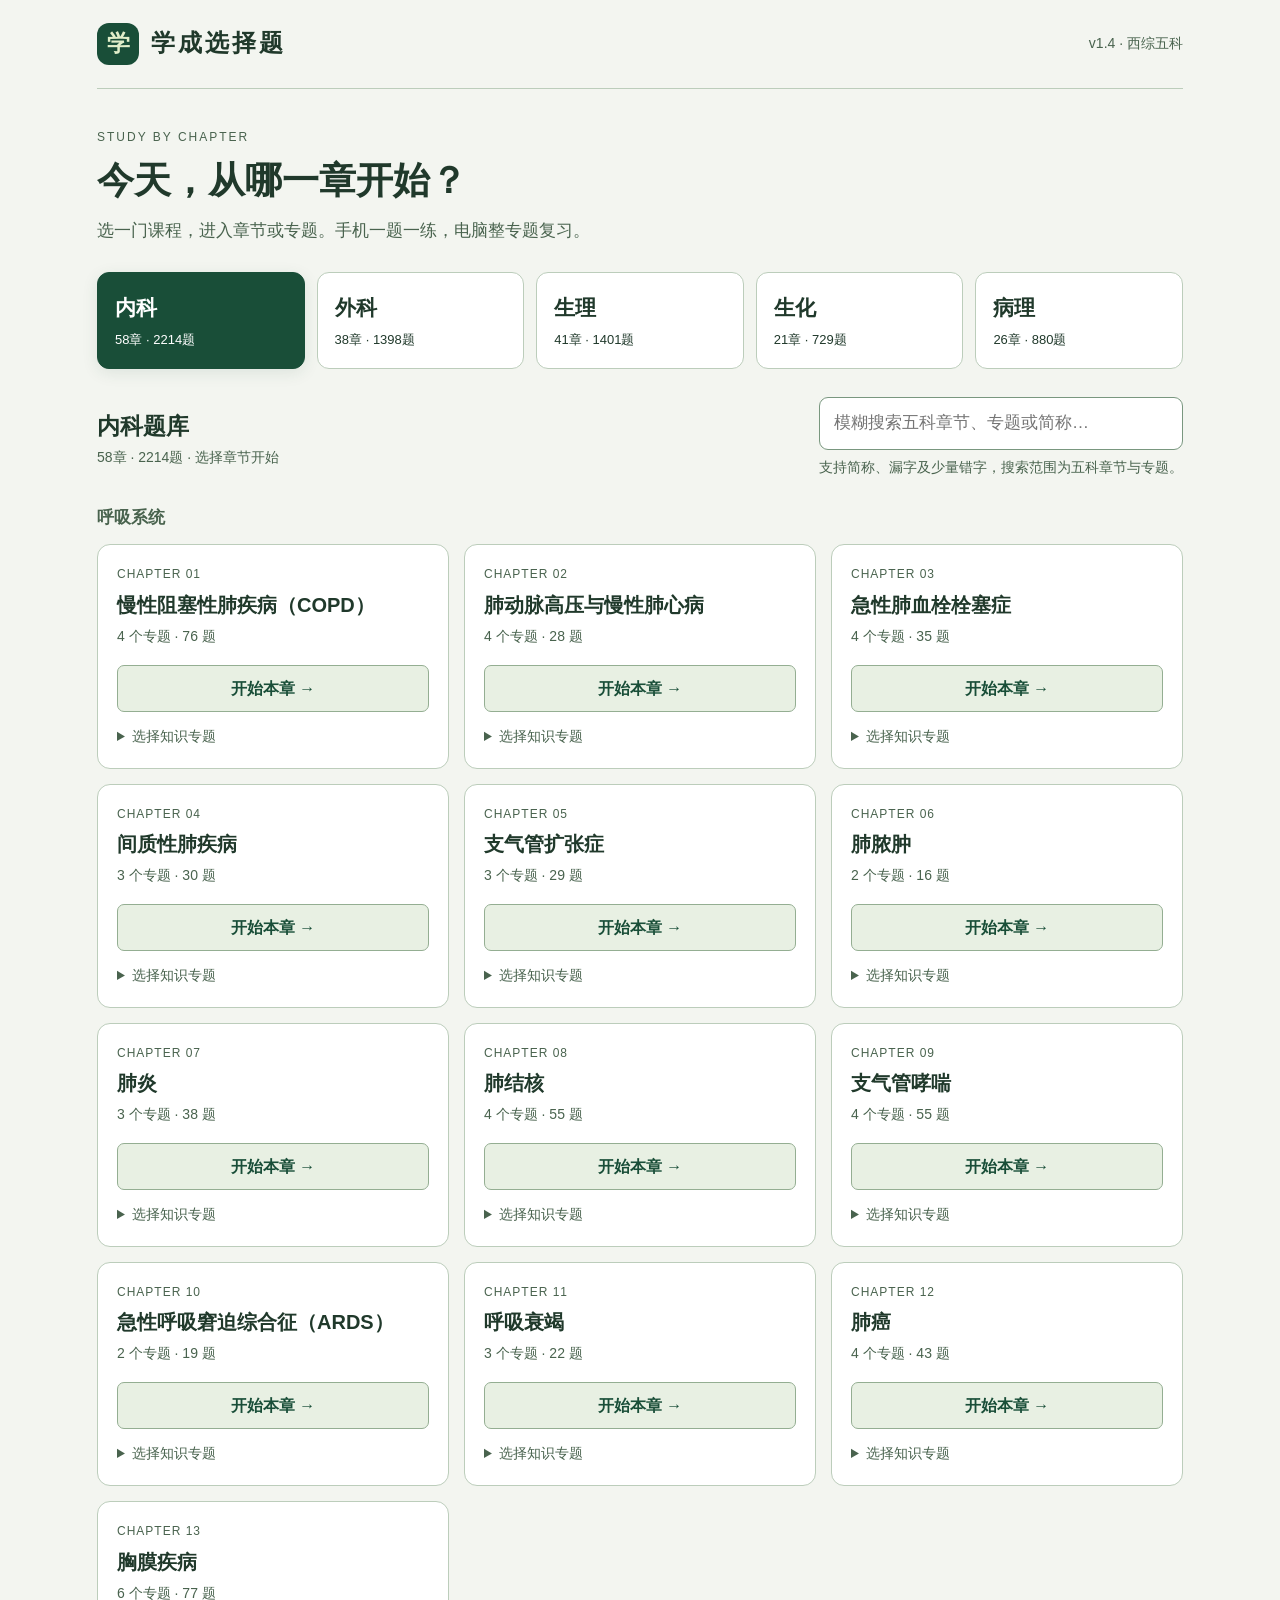
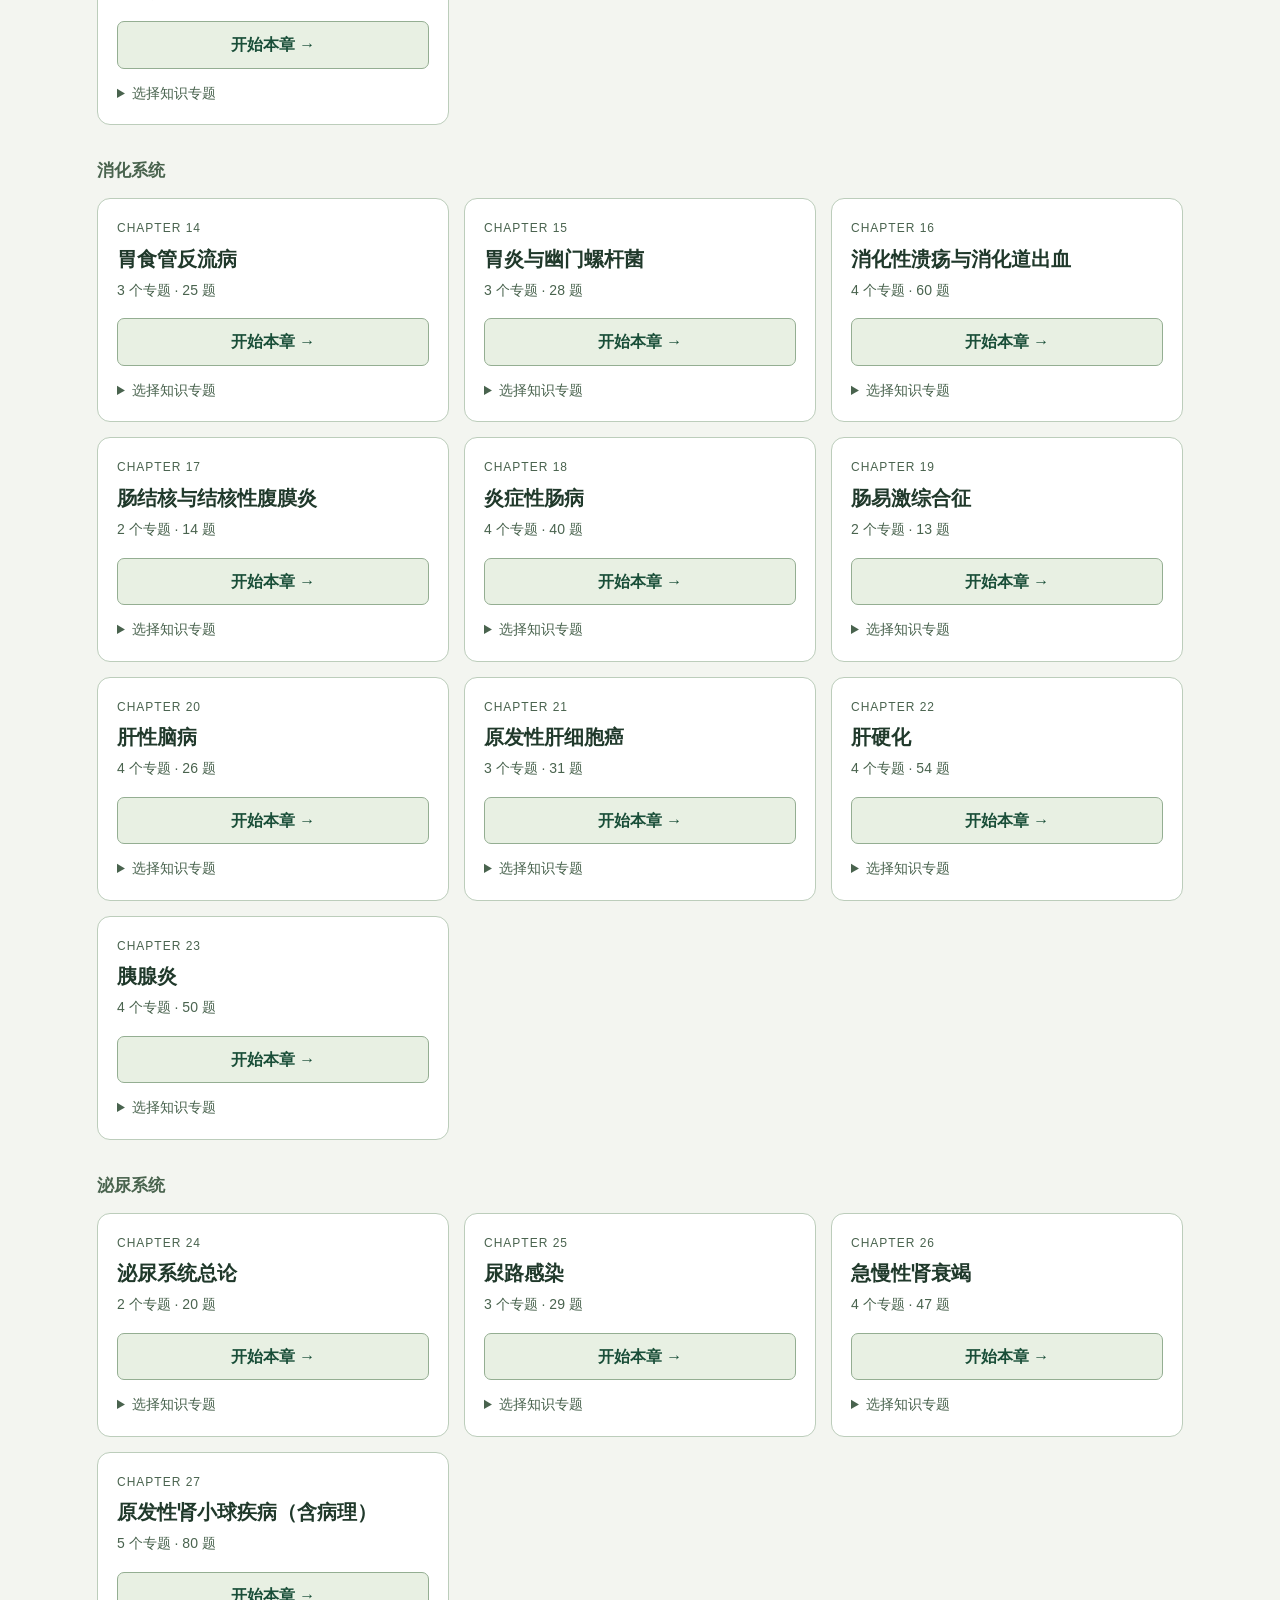
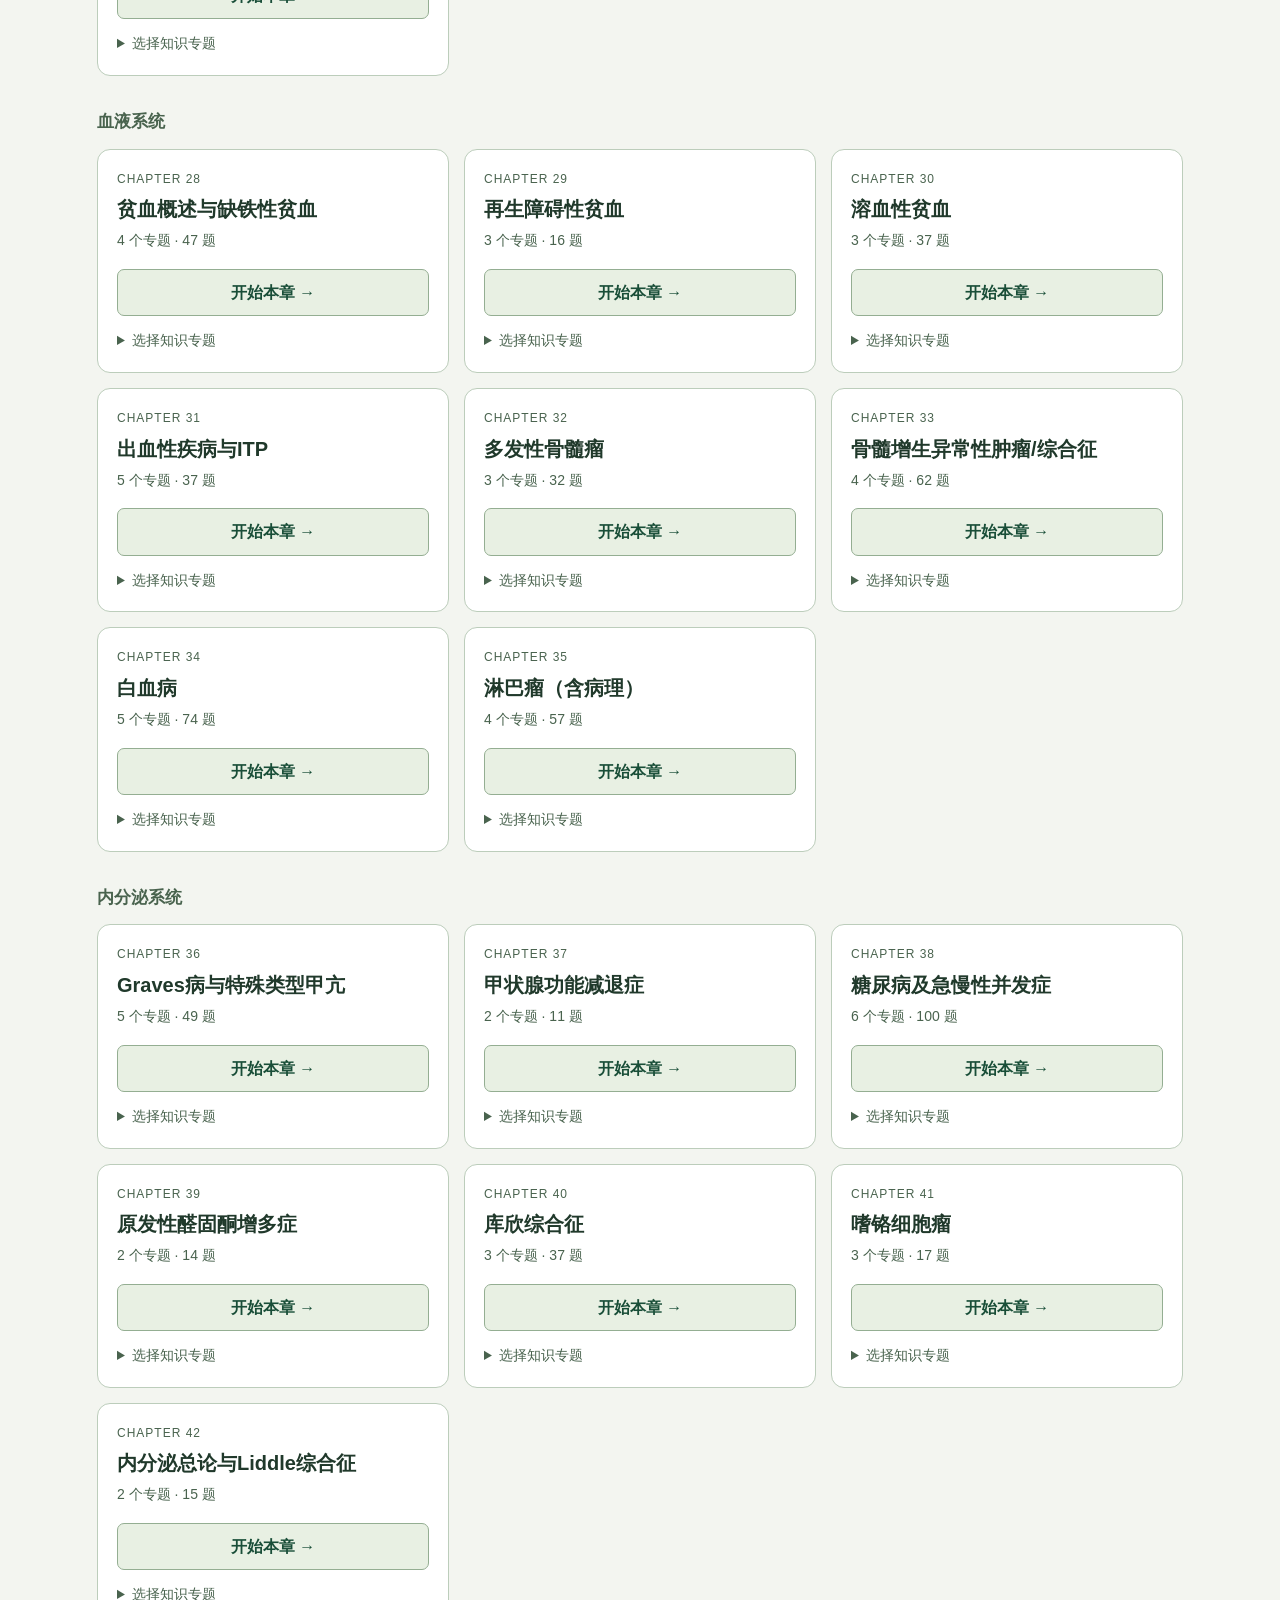
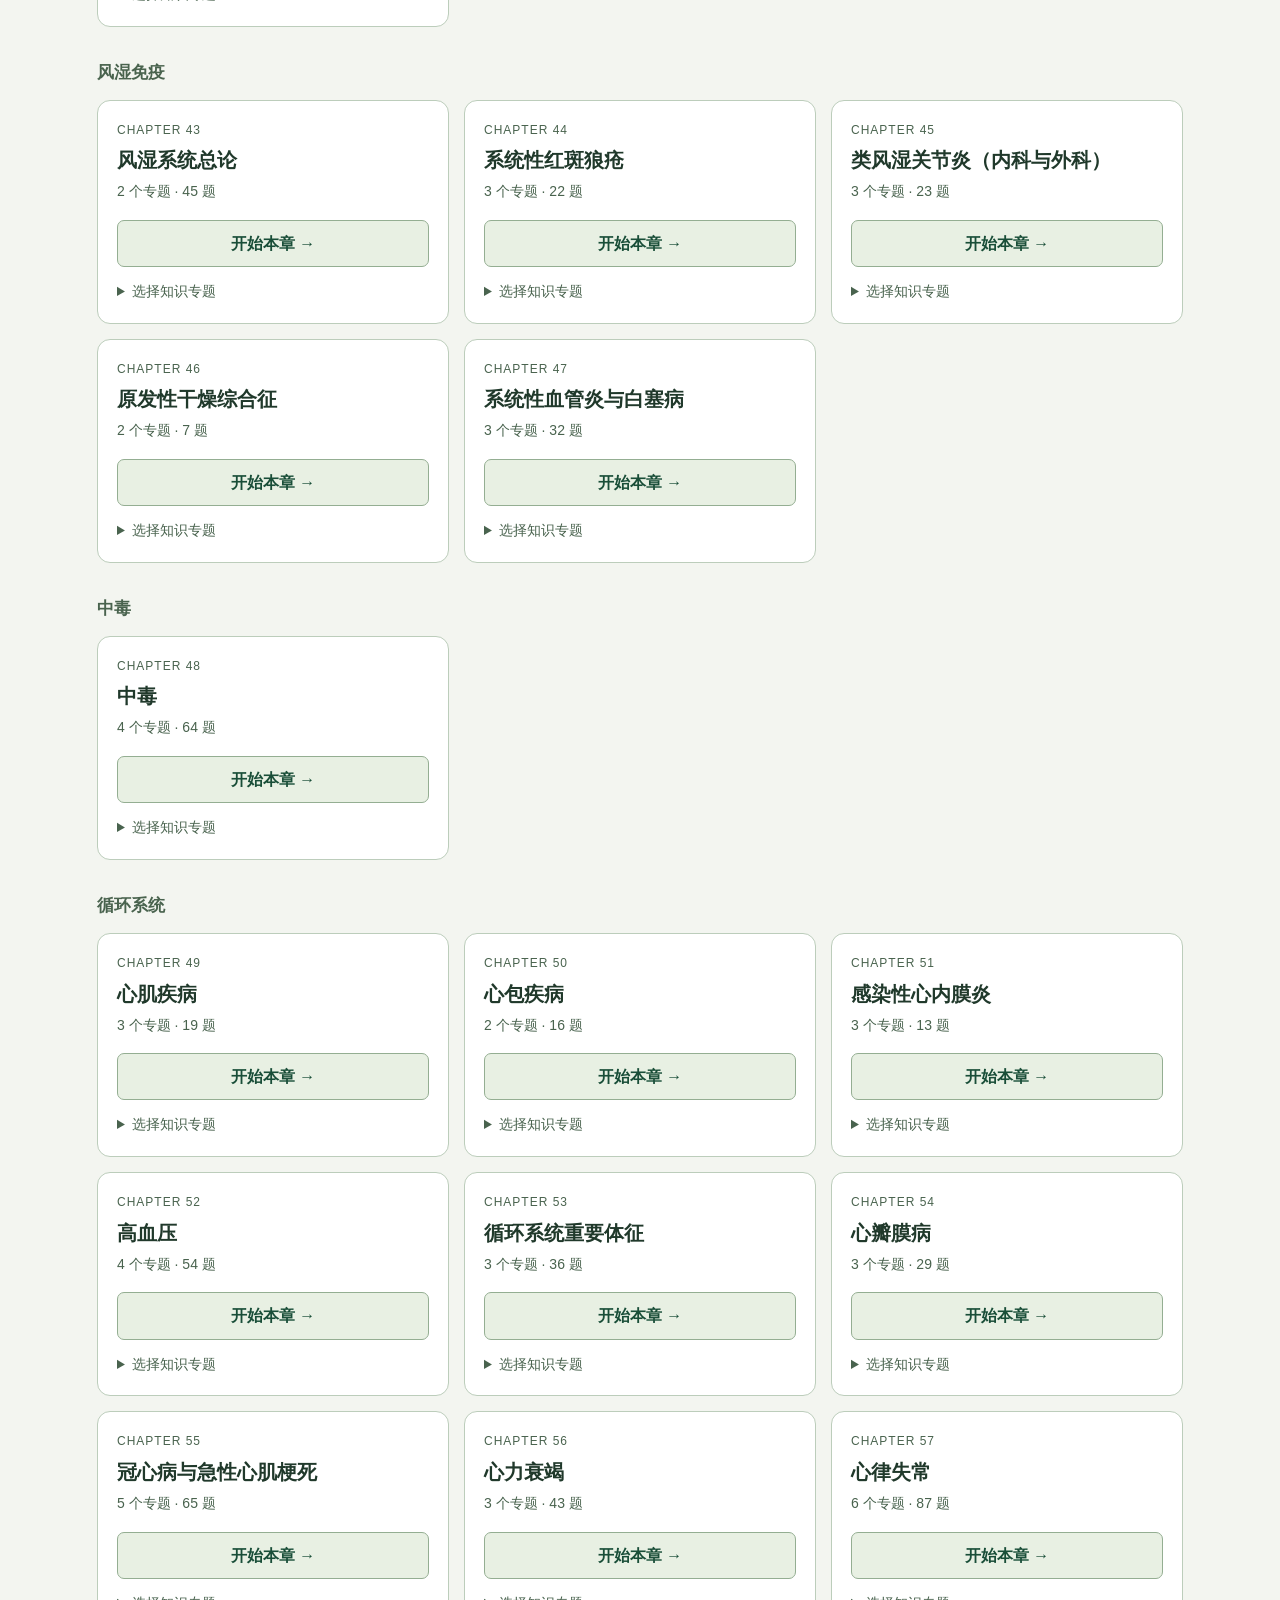
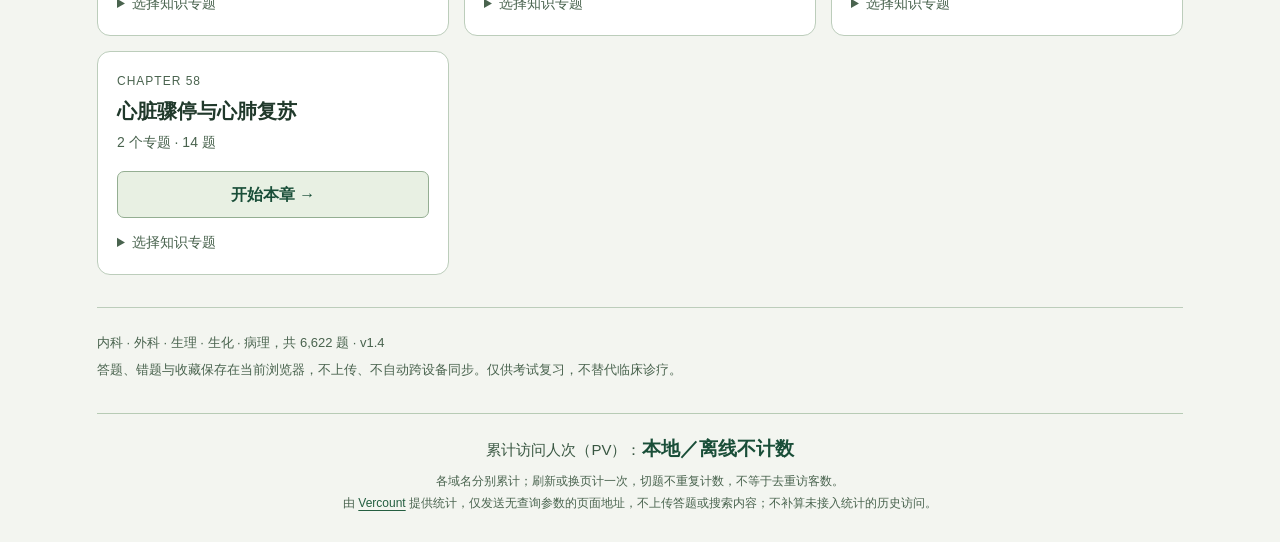
==== docs/index.html @ 0f74949f "Release v1.4: compact mobile quiz, sticky short stems and option swipes" ====
<!doctype html>
<html lang="zh-CN">
<head>
<meta charset="utf-8"><meta name="viewport" content="width=device-width,initial-scale=1">
<meta name="description" content="学成西综五科题库：选择课程、章节和专题开始复习。"><title>学成 · 西综题库首页</title>
<style>
:root{color-scheme:light;--ink:#20392b;--green:#194e38;--line:#bccdbb;--muted:#49634e}*{box-sizing:border-box}body{margin:0;background:#f3f5f0;color:var(--ink);font:17px/1.7 "Segoe UI","Microsoft YaHei",sans-serif}button,input,a{font:inherit}button,a{-webkit-tap-highlight-color:transparent}button{cursor:pointer}a{color:var(--green)}button:focus-visible,input:focus-visible,a:focus-visible,summary:focus-visible{outline:3px solid #a56c16;outline-offset:4px}[hidden]{display:none!important}.shell{max-width:1150px;margin:auto;padding:0 32px}header{display:flex;justify-content:space-between;align-items:center;gap:20px;padding:23px 0;border-bottom:1px solid var(--line)}.brand{font-size:24px;font-weight:800;letter-spacing:3px}.brand span{display:inline-grid;place-items:center;width:42px;height:42px;border-radius:12px;background:var(--green);color:#e1efca;margin-right:12px;font-size:23px;letter-spacing:0}.release{color:var(--muted);font-size:14px}.intro{padding:38px 0 26px}.eyebrow{font-size:12px;letter-spacing:2px;color:var(--muted)}h1{font-size:37px;line-height:1.4;margin:8px 0 10px}p{margin:0}.intro p{color:var(--muted);font-size:17px}.course-tabs{display:grid;grid-template-columns:repeat(5,1fr);gap:12px;margin:0 0 28px}.course-tab{text-align:left;padding:17px;background:#fff;border:1px solid var(--line);border-radius:12px;color:var(--ink);min-width:0}.course-tab strong{display:block;font-size:21px}.course-tab small{display:block;font-size:13px;margin-top:3px}.course-tab[aria-pressed=true]{background:var(--green);border-color:var(--green);color:#fff;box-shadow:0 4px 16px #194e381a}.catalog-toolbar{display:flex;justify-content:space-between;gap:22px;align-items:center;flex-wrap:wrap;margin-bottom:18px}h2{font-size:23px;margin:0}.catalog-toolbar p{font-size:14px;color:var(--muted)}.search{border:1px solid #79977f;border-radius:9px;background:#fff;padding:11px 14px;font-size:17px;min-width:290px;max-width:100%;color:var(--ink)}.chapter-section{margin:24px 0 32px}.chapter-section>h3{font-size:17px;color:var(--muted);margin:0 0 12px}.chapters{display:grid;grid-template-columns:repeat(3,minmax(0,1fr));gap:15px}.chapter-card{background:#fff;border:1px solid var(--line);border-radius:13px;min-width:0;padding:19px;display:flex;flex-direction:column}.chapter-number{font-size:12px;color:var(--muted);letter-spacing:1px}.chapter-card h3{font-size:20px;margin:4px 0;line-height:1.6}.chapter-meta{font-size:14px;color:var(--muted)}.start-chapter{display:block;text-align:center;padding:9px 12px;border-radius:7px;background:#e8f0e3;border:1px solid #94ae92;font-size:16px;font-weight:700;text-decoration:none;margin-top:16px}.chapter-card details{margin-top:13px}.chapter-card summary{font-size:14px;cursor:pointer;color:var(--muted)}.topic-link{display:block;font-size:15px;padding:8px 0;border-top:1px solid #e0e8dc;text-decoration:none;margin-top:6px}.empty{padding:35px;text-align:center;border:1px dashed var(--line);border-radius:12px}.resume{display:flex;align-items:center;justify-content:space-between;gap:18px;padding:16px 20px;border:1px solid #91aa88;border-radius:12px;background:#e8f0e2;margin-bottom:24px}.resume strong{display:block}.resume small{color:var(--muted)}.resume a{font-size:16px;font-weight:700;white-space:nowrap}footer{border-top:1px solid var(--line);padding:24px 0 32px;color:var(--muted);font-size:13px}footer p+p{margin-top:5px}@media(max-width:850px){.chapters{grid-template-columns:repeat(2,minmax(0,1fr))}.shell{padding:0 22px}.course-tabs{gap:9px}.course-tab{padding:13px 12px}}@media(max-width:700px){.shell{padding:0 16px}header{padding:16px 0}.brand{font-size:21px}.brand span{width:35px;height:35px;font-size:19px;margin-right:8px}.intro{padding:27px 0 22px}h1{font-size:28px}.intro p{font-size:16px}.course-tabs{gap:7px;margin-bottom:24px}.course-tab{padding:12px 3px;text-align:center;border-radius:9px}.course-tab strong{font-size:18px}.course-tab small{font-size:11px}.catalog-toolbar{display:block}.catalog-toolbar h2{font-size:22px}.search{width:100%;min-width:0;margin-top:14px}.chapters{grid-template-columns:1fr;gap:12px}.chapter-section{margin:22px 0}.chapter-card{padding:17px}.chapter-card h3{font-size:21px}.chapter-card details{margin-top:12px}.start-chapter{font-size:17px;min-height:45px}.resume{padding:13px 15px}.resume strong{font-size:16px}.resume small{font-size:12px}}
.home-search-box{position:relative;min-width:320px;max-width:100%}.home-search-box .search{width:100%}.search-suggestions{position:absolute;z-index:20;inset:calc(100% + 7px) 0 auto;max-height:430px;overflow:auto;background:#fff;border:1px solid #77967c;box-shadow:0 12px 34px #1c442e24;border-radius:10px;padding:10px}.suggestions-label{font-size:13px!important;color:#49634e!important;margin:0 7px 6px}.search-suggestion{display:block;text-decoration:none;color:#1f422c;border-radius:7px;padding:10px 9px;line-height:1.6;border:1px solid transparent}.search-suggestion strong{display:block;font-size:16px;font-weight:650}.search-suggestion small{display:block;color:#49634e;font-size:12px}.search-suggestion[aria-selected=true],.search-suggestion:hover{background:#eaf2e4;border-color:#98b18f}.search-results{display:grid;grid-template-columns:repeat(2,minmax(0,1fr));gap:14px}.search-hit{display:block;padding:17px 18px;border:1px solid #abc2a5;border-radius:11px;background:#fff;text-decoration:none;min-width:0}.search-hit h3{font-size:19px;margin:4px 0 8px;color:#1a442b}.search-hit small{display:block;color:#49634e;font-size:13px}.search-hit .hit-reason{display:inline-block;color:#365f36;background:#edf4e7;font-size:12px;border-radius:4px;padding:1px 7px}.search-summary{display:flex;align-items:center;justify-content:space-between;gap:14px;margin-bottom:16px;flex-wrap:wrap}.search-summary p{font-size:15px;color:#49634e}.clear-search,.more-search{font-size:15px;border:1px solid #829f7d;color:#244b32;background:#fff;border-radius:7px;padding:9px 15px;min-height:44px}.more-search{display:block;margin:18px auto}.search-empty{border:1px dashed #93ab8b;border-radius:12px;background:#fff;padding:25px;color:#486248;line-height:1.9}.search-help{font-size:13px;color:#49634e;margin-top:6px}@media(max-width:700px){.home-search-box{width:100%;min-width:0}.home-search-box .search{margin-top:14px}.search-suggestions{max-height:45dvh}.search-results{grid-template-columns:1fr}.search-suggestion{padding:11px 9px}.search-suggestion strong{font-size:17px}.search-hit h3{font-size:19px}.search-summary{margin-top:13px}}

.visit-counter{clear:both;max-width:1150px;margin:0 auto;padding:18px 24px 28px;border-top:1px solid #b7cbb5;text-align:center;color:#385641;font-size:15px;line-height:1.8;overflow-wrap:anywhere}.visit-counter p{margin:0 0 5px}.visit-counter strong{color:#194e38;font-size:19px;font-variant-numeric:tabular-nums}.visit-counter small{display:block;font-size:12px;color:#49634e}.visit-counter a{color:#245e40;text-decoration:underline;text-underline-offset:3px}@media(max-width:700px){.visit-counter{padding:17px 16px 25px;font-size:14px}.visit-counter strong{font-size:17px}.visit-counter small{font-size:12px}}

</style></head>
<body><div class="shell"><header><div class="brand"><span>学</span>学成选择题</div><span class="release">v1.4 · 西综五科</span></header>
<main><section class="intro"><div class="eyebrow">STUDY BY CHAPTER</div><h1>今天，从哪一章开始？</h1><p>选一门课程，进入章节或专题。手机一题一练，电脑整专题复习。</p></section>
<section class="resume" id="resume" hidden aria-label="继续上次练习"></section>
<nav class="course-tabs" id="courses" aria-label="选择题库"></nav>
<section aria-label="选择章节"><div class="catalog-toolbar"><div><h2 id="course-title"></h2><p id="course-count"></p></div><div class="home-search-box"><input id="chapter-search" class="search" type="search" placeholder="模糊搜索五科章节、专题或简称…" aria-label="搜索章节或知识专题" role="combobox" aria-autocomplete="list" aria-expanded="false" aria-controls="search-suggestions" autocomplete="off"><div id="search-suggestions" class="search-suggestions" role="listbox" aria-label="可能的搜索结果" hidden></div><p class="search-help">支持简称、漏字及少量错字，搜索范围为五科章节与专题。</p></div></div><div id="chapter-catalog"></div></section></main>
<footer><p>内科 · 外科 · 生理 · 生化 · 病理，共 6,622 题 · v1.4</p><p>答题、错题与收藏保存在当前浏览器，不上传、不自动跨设备同步。仅供考试复习，不替代临床诊疗。</p></footer></div>
<script>
'use strict';
const COURSES=[{"id":"internal","name":"内科","key":"xuecheng-internal-drag-v2","url":"./internal.html","file":"internal.html","chapters":[{"id":"resp-copd","name":"慢性阻塞性肺疾病（COPD）","system":"呼吸系统","questions":76,"modules":[{"id":"resp-copd-module-clinical","name":"临床表现与呼吸体征","keywords":["阻塞/限制与呼吸体征横向串联","症状的鉴别","痰液外观","肺气肿查体的同字段比较","第二心音强度","并发症的机制对应","症状顺序与叩诊"]},{"id":"resp-copd-module-function","name":"病理生理、肺功能与血气","keywords":["易混肺功能、血气和呼吸体征补充","肺气肿：弹性阻力 × 静态顺应性","肺功能：相同三项肺容积","肺功能：相同三项流速指标","首先累及部位","炎症细胞","肺功能变量的方向","两种顺应性的比较","缺氧与潴留的机制","呼气末压力关系","三种检查目的的同字段配伍","检查时点与规定界值","严重程度分级指标","GOLD肺功能分级","胸片所见","规定的肺容积比值界值","三项肺功能的同字段对照","病名与血气不能互换","Kronig峡的方向","语音震颤的部位比较","附加音类型"]},{"id":"resp-copd-module-assessment","name":"症状与加重风险评估","keywords":["症状、风险与ABE分组"]},{"id":"resp-copd-module-treatment","name":"稳定期与急性加重治疗","keywords":["祛痰药：三种成分逐一鉴别","支气管扩张药分类","同三药成分鉴别","讲义稳定期起始方案","预防措施","讲义氧流量数值","两项氧合目标","AECOPD讲义分级","明确意识障碍的通气支持","跨病期的药物作用","住院急性加重的讲义抗炎原则","讲义规定界值"]}]},{"id":"resp-pah","name":"肺动脉高压与慢性肺心病","system":"呼吸系统","questions":28,"modules":[{"id":"resp-pah-module-clinical","name":"肺心病临床与失代偿","keywords":["肺高压形成机制","第二心音的两字段比较","代偿与失代偿体征","命名体征与综合征"]},{"id":"resp-pah-module-tests","name":"辅助检查与心电判读","keywords":["读图：P波形态","读图：V1与V5的R/S","读图：QRS电轴","影像的规定尺寸界值","肺血管分布比较","胸片心影的同字段比较"]},{"id":"resp-pah-module-management","name":"肺心病急性加重处理","keywords":["心律失常类型","并发症对应","利尿影响的同字段比较","讲义所列利尿药组合","强心苷的安全关系","讲义所列强心苷组合"]},{"id":"resp-pah-module-pulmonary-hypertension","name":"肺动脉高压的评估与治疗","keywords":["两种检查目的比较","选用CCB的反应性条件","讲义CCB的心率条件","扩肺血管药分类"]}]},{"id":"resp-pe","name":"急性肺血栓栓塞症","system":"呼吸系统","questions":35,"modules":[{"id":"resp-pe-module-presentation","name":"病因、风险与临床表现","keywords":["栓子来源","下肢侧别与疼痛","三联征的同成分数比较","右心循环体征"]},{"id":"resp-pe-module-diagnosis","name":"疑诊、确诊与影像选择","keywords":["影像检查方法","血液标志物","动脉血气方向","CTPA同部位直接征象","通气与灌注的同字段比较"]},{"id":"resp-pe-module-antithrombotic","name":"抗栓药物的作用与鉴别","keywords":["抗血小板机制：双药成分鉴别","溶栓：三种成分逐一鉴别","基础治疗的类别","抗凝与纤溶药物"]},{"id":"resp-pe-module-strategy","name":"危险分层与治疗策略","keywords":["抗凝疗程的讲义分层","肺栓塞危险分层","不同危险层的起始策略","讲义规定的溶栓时间窗","出血并发症部位"]}]},{"id":"resp-ild","name":"间质性肺疾病","system":"呼吸系统","questions":30,"modules":[{"id":"resp-ild-module-clinical","name":"临床、影像与疾病鉴别","keywords":["间质病的诊断对应","肺功能与弥散量","低氧的主要机制"]},{"id":"resp-ild-module-management","name":"诊断检查与治疗","keywords":["IPF抗纤维化：双药成分鉴别","非侵入影像方法","取材与病原学方法","治疗与疾病对应","结节病的症状条件","间质病的药物类别"]},{"id":"resp-ild-module-sarcoid","name":"结节病的评估与鉴别","keywords":["结节病影像分期","肉芽肿与肺门侧别","两种疾病的PPD对照"]}]},{"id":"resp-bronchiectasis","name":"支气管扩张症","system":"呼吸系统","questions":29,"modules":[{"id":"resp-bronchiectasis-module-presentation","name":"病理、表现与并发症","keywords":["支扩：痰量 × 咯血 × 啰音","病理与疾病对应","扩张形成的主次机制","基础病因比较","好发肺段","干性支扩的症状","空洞壁厚与痰分层","咯血与杵状指","典型体温表现","肺部并发症","咯血量与严重程度"]},{"id":"resp-bronchiectasis-module-airway","name":"影像与气道、咯血处理","keywords":["影像检查选择","HRCT形态比较","药物与治疗目标","体位引流的讲义体位","咯血量的同字段规定界值","讲义弥漫与局限病变的处理"]},{"id":"resp-bronchiectasis-module-infection","name":"感染评估与抗菌药鉴别","keywords":["支扩感染：体温 × 痰量 × 脓性成分","抗铜绿碳青霉烯：双药成分鉴别","抗铜绿喹诺酮：双药成分鉴别","抗铜绿头孢：三种成分鉴别","经验治疗的病原侧重","抗菌药物近邻比较"]}]},{"id":"resp-abscess","name":"肺脓肿","system":"呼吸系统","questions":16,"modules":[{"id":"resp-abscess-module-presentation","name":"类型、病原与影像鉴别","keywords":["肺脓肿类型","肺脓肿病原","误吸体位与肺段","影像分布与空洞"]},{"id":"resp-abscess-module-management","name":"检查与疗效评估","keywords":["讲义病原与抗菌方案","病原标本培养","疗程与停药影像条件"]}]},{"id":"resp-pneumonia","name":"肺炎","system":"呼吸系统","questions":38,"modules":[{"id":"resp-pneumonia-module-pathogens","name":"环境、病原与病原学检查","keywords":["患病环境与感染途径对照","时间与潜伏期两个条件","CAP常见细菌","同四病原成分比较","HAP病原逐项鉴别","病原检查方法","抗体类别","核酸与其他病原检查"]},{"id":"resp-pneumonia-module-presentation","name":"临床与影像鉴别","keywords":["病原体与症状、痰液、影像","严重程度的同类评估变量","病变好发部位","肺段内扩展途径"]},{"id":"resp-pneumonia-module-management","name":"抗菌药、耐药与治疗例外","keywords":["敏感肺炎链球菌的药物","同三药成分比较","MSSA的讲义药物分组","MRSA的同四药成分比较","基础与重症联合的同字段比较","成人条件下的讲义双药名单","抗菌药类别比较","军团菌药物逐项鉴别","讲义休克起始处理","抗菌治疗的病原条件"]}]},{"id":"resp-tb","name":"肺结核","system":"呼吸系统","questions":55,"modules":[{"id":"resp-tb-module-presentation","name":"临床表现与病变类型","keywords":["肺结核：体温 × 盗汗 × 体重","气道狭窄的听诊类型","活动性继发结核病变类型","结核人群与好发部位","结节的三个影像字段","纵隔移位方向"]},{"id":"resp-tb-module-tests","name":"诊断检查与活动性评估","keywords":["结核活动性：症状 × 排菌 × 影像","结核检查方法","超敏反应分类","两种反应的抗原成分","材料规定时间范围","检查用途与局限","活动影像的同成分数组合","人群与接种史条件"]},{"id":"resp-tb-module-treatment","name":"治疗方案与药物安全","keywords":["抗结核药的菌群与不良反应","代谢分群","维生素的近邻比较","杀菌部位与作用性质","初治方案结构","耐药定义的双药组合","复治前的检查目的","热型比较"]},{"id":"resp-tb-module-complications","name":"并发症及特殊表现","keywords":["结核并发症、温度分级与特殊影像","肺结核病变类型","咯血的主次机制","命名影像形态","病变进展的播散途径"]}]},{"id":"resp-asthma","name":"支气管哮喘","system":"呼吸系统","questions":55,"modules":[{"id":"resp-asthma-module-presentation","name":"发病机制与临床表现","keywords":["哮喘：咳嗽 × 啰音","疾病病理本质","炎症细胞比较","免疫球蛋白与细胞的同字段组合","双介质作用鉴别","呼吸困难类型","诱发因素与时间","气流与听诊的双字段关系","不典型发作鉴别"]},{"id":"resp-asthma-module-tests","name":"肺功能与诊断检查","keywords":["不同状态的检查目的配伍","激发试验方向与规定界值","激发检查的状态与肺功能条件","检查方式鉴别","舒张试验双界值及逻辑","PEF两个时间尺度","发作阶段的两项血气","炎症标志方向与细胞","胸片改变","通气类型与残气量"]},{"id":"resp-asthma-module-medicines","name":"药物类别与维持治疗","keywords":["肥大细胞稳定药：双药成分鉴别","ICS：三种成分逐一鉴别","三种防治目的配伍","长期抗炎药类别","药名逐项分类与适用情境","长期联合类别","同双激素药名比较"]},{"id":"resp-asthma-module-assessment","name":"发作评估、控制与鉴别","keywords":["药物主要机制","讲义所列茶碱安全范围","急性发作分级","通气衰竭与支持方式","两种情境的液体管理","急性扩张气道双药类别","控制评估的四字段","症状控制分级","气流受限及气短鉴别"]}]},{"id":"resp-ards","name":"急性呼吸窘迫综合征（ARDS）","system":"呼吸系统","questions":19,"modules":[{"id":"resp-ards-module-diagnosis","name":"危险因素、机制与诊断","keywords":["肺水肿机制","低氧的主要机制","活性物质与稳定性","ARDS诊断同字段条件","两个检查目的"]},{"id":"resp-ards-module-management","name":"氧合评估与通气、液体管理","keywords":["氧合指数的运算","规定的氧合界值","ARDS分度","氧合指数计算","保持肺泡开放的设置","肺保护的同四字段组合","通气体位比较","PEEP作用方向逐项判断","PEEP作用与风险","ARDS的液体原则","氧合目标双界值","仰卧病变区域与性质"]}]},{"id":"resp-failure","name":"呼吸衰竭","system":"呼吸系统","questions":22,"modules":[{"id":"resp-failure-module-classification","name":"分型与氧合支持","keywords":["血气分型","两种呼衰主要机制","两型氧疗原则","同四疾病成分比较","疾病与分型机制","急性通气障碍同五疾病","慢性或急性通气障碍双疾病"]},{"id":"resp-failure-module-clinical","name":"低氧表现与纠正策略","keywords":["两种情境的药名例举","呼吸兴奋剂的机制边界","呼吸支持的前提","缺氧造血的双变量","肾代偿方向与解释"]},{"id":"resp-failure-module-ventilation","name":"通气并发症与酸碱评估","keywords":["血气与混合酸碱失衡判断","pH的规定界值与方向","二氧化碳的规定界值与方向","两项代谢指标的方向"]}]},{"id":"resp-lung-cancer","name":"肺癌","system":"呼吸系统","questions":43,"modules":[{"id":"resp-lung-cancer-module-pathology","name":"组织类型与肿瘤生物学","keywords":["肺癌：两种组织学类型交叉鉴别","组织类型比较","两类副癌综合征比较"]},{"id":"resp-lung-cancer-module-presentation","name":"局部与全身临床表现","keywords":["类癌：肤色 × 心率 × 胃肠 × 呼吸","局部侵犯症状对应","同三病变成分鉴别","局部与副癌综合征","同三器官转移部位","两类肿瘤的侧别比较"]},{"id":"resp-lung-cancer-module-diagnosis","name":"诊断检查、影像与治疗","keywords":["肺恶性征象：轮廓 × 边缘 × 空洞内壁","EGFR靶向：双药成分鉴别","检查目的的四字段比较","命名胸部影像","细胞毒化疗药物组合","可切除早期NSCLC主要方式","靶向药名比较","靶向分子改变"]},{"id":"resp-lung-cancer-module-stage","name":"TNM分期与扩展范围","keywords":["肿瘤原发灶分层","区域淋巴结分层","远处转移的成对分层"]}]},{"id":"resp-pleura","name":"胸膜疾病","system":"呼吸系统","questions":77,"modules":[{"id":"resp-pleura-module-fluid-analysis","name":"胸水机制与生化判别","keywords":["渗出/漏出病因、典型生化与Light标准","漏出机制：静水压 × 胶体渗透压","渗出/漏出：蛋白 × 李凡他 × 比重","两类病因的胸水性质","胸水形成机制","胸水葡萄糖方向","白蛋白梯度的规定界值"]},{"id":"resp-pleura-module-clinical","name":"胸水体征、影像与定位","keywords":["呼吸系统体征横向比较","肺下界：两种疾病交叉鉴别","积液常见症状","视诊双字段","两区域的传音体征","叩诊与肺下界","占位效应方向","摩擦音的液体量与呼吸关系","胸水四种检查目的","胸片形态鉴别","影像与胸膜病变","胸水量分度","肺下界移动变化","呼吸类型","大量胸水的双体征"]},{"id":"resp-pleura-module-differential","name":"胸水病因鉴别与处理","keywords":["脓胸：细胞 × WBC × pH","胸水：CEA数值 × 胸水/血清比值","胸水：ADA × 细胞分类","胸水病因鉴别","胸膜病变处理方法","胸膜腔内两类药物原则"]},{"id":"resp-pleura-module-haemothorax","name":"血胸的评估与变化","keywords":["血胸量分度","引流的双数值标准","明确持续出血的处理"]},{"id":"resp-pleura-module-pneumothorax","name":"气胸类型与临床鉴别","keywords":["气胸：叩诊 × 语颤 × 呼吸音","气胸分型","胸膜腔与大气压力比较","纵隔动态方向","破口气流方向","张力性气胸的紧急原则","讲义所列封堵时相","胸片形态鉴别","命名胸部体征","症状时间顺序"]},{"id":"resp-pleura-module-procedures","name":"抽液、闭式引流与并发症","keywords":["气胸拔管：肺扩张 × 气液引流","两次抽液的教学量限","抽液并发症","两类反应的同字段处理","并发症与机制配伍","两种引流的讲义位置","两种操作的教学呼吸时相","拔管前状态比较","失效管的三字段条件"]}]},{"id":"digest-gerd","name":"胃食管反流病","system":"消化系统","questions":25,"modules":[{"id":"digest-gerd-module-mechanisms","name":"屏障功能与促发因素","keywords":["反流发病环节","药物与LES压力"]},{"id":"digest-gerd-module-presentation","name":"临床表现与内镜分级","keywords":["反流性食管炎LA分级","食管与食管外表现","反流相关并发症"]},{"id":"digest-gerd-module-management","name":"检查、治疗与长期管理","keywords":["反流检查目的","食管疾病类型","随访检查方式","抑酸与促动力药","食管狭窄处理","体位与症状","处理目的与药物配伍"]}]},{"id":"digest-gastritis","name":"胃炎与幽门螺杆菌","system":"消化系统","questions":28,"modules":[{"id":"digest-gastritis-module-classification","name":"胃炎类型与鉴别","keywords":["黏膜损伤机制","慢性胃炎病因","黏膜炎症细胞","癌前病变处理","胃酸与血胃泌素","胃病类型鉴别","胃炎部位比较","胃炎分型与病因处理"]},{"id":"digest-gastritis-module-hp","name":"幽门螺杆菌：机制与检测","keywords":["Hp相关疾病","Hp检测方法","根除方案组成","Hp定居位置与鞭毛作用","Hp炎症损伤因子","Hp局部微环境","不同胃病的胃酸变化"]},{"id":"digest-gastritis-module-management","name":"治疗疗程与病理变化","keywords":["根除疗程","根除后复查间隔"]}]},{"id":"digest-ulcer","name":"消化性溃疡与消化道出血","system":"消化系统","questions":60,"modules":[{"id":"digest-ulcer-module-differential","name":"溃疡类型与临床鉴别","keywords":["特殊溃疡类型","溃疡腹痛节律比较","溃疡好发年龄比较","溃疡与并发症部位","胃酸与屏障机制","溃疡相关检查"]},{"id":"digest-ulcer-module-complications","name":"并发症识别与出血评估","keywords":["溃疡并发症","出血量教学界值","活动性出血证据"]},{"id":"digest-ulcer-module-treatment","name":"药物治疗与并发症处理","keywords":["腹腔穿刺液体特征","钡餐使用原则","抑酸与黏膜保护药","抑酸疗程","预防用药双成分","出血处理优先级","不同检查情境的止血路径","穿孔基础与手术处理","幽门梗阻的阶段处理"]},{"id":"digest-ulcer-module-postoperative","name":"胃术后异常的鉴别与处理","keywords":["胃术后并发症鉴别","术后出血原因","倾倒综合征方案","胃术后反流处理","术后典型时间窗","术后出血部位与检查","两种梗阻呕吐物的成分","远期并发症的时间对应","胃术后机械性梗阻鉴别"]}]},{"id":"digest-tb","name":"肠结核与结核性腹膜炎","system":"消化系统","questions":14,"modules":[{"id":"digest-tb-module-diagnosis","name":"肠结核与腹膜结核的诊断鉴别","keywords":["腹部结核临床类型","腹部结核检查","试验治疗时长","腹部结核并发症","病变部位","溃疡、病理与钡灌肠","腹水四字段比较"]},{"id":"digest-tb-module-management","name":"腹膜病变分型与处理指征","keywords":["结核性腹膜炎分型"]}]},{"id":"digest-ibd","name":"炎症性肠病","system":"消化系统","questions":40,"modules":[{"id":"digest-ibd-module-differential","name":"疾病鉴别与影像特点","keywords":["慢性肠病鉴别","肠病好发部位","肠镜与病理组合","肠病并发症","肠道钡灌肠征象","分布与狭窄形态"]},{"id":"digest-ibd-module-activity","name":"活动度、并发症与肠外表现","keywords":["UC活动程度指标","结肠影像形态","肠外表现与病情活动"]},{"id":"digest-ibd-module-treatment","name":"治疗阶段与药物选择","keywords":["5-ASA治疗阶段","局部给药剂型","氨基水杨酸制剂","活化与抗生素合用","药物类别与治疗阶段","静脉激素无效后的两种补救选择","肠病生物制剂靶点","两种非生物制剂的作用配伍"]},{"id":"digest-ibd-module-tests","name":"检查与局部并发症处理","keywords":["脓肿处理的引流与用药","肛瘘的内外科方案","激素诱导后的维持处理","诱导后的维持策略","肠道检查目的与集合"]}]},{"id":"digest-ibs","name":"肠易激综合征","system":"消化系统","questions":13,"modules":[{"id":"digest-ibs-module-diagnosis","name":"机制、表现与诊断","keywords":["IBS机制侧重点","IBS诊断时间组合","诊断时常规检查条件"]},{"id":"digest-ibs-module-management","name":"分型与症状管理","keywords":["IBS临床分型","对症药物的作用","促分泌机制","内脏感觉调节双成分","菌群与炎症调节药物"]}]},{"id":"digest-he","name":"肝性脑病","system":"消化系统","questions":26,"modules":[{"id":"digest-he-module-mechanisms","name":"病因、诱因与发病机制","keywords":["假性神经递质前体：双成分鉴别","肝性脑病病因","肝性脑病诱因","发病机制学说","芳香族与支链氨基酸"]},{"id":"digest-he-module-assessment","name":"临床分期与评估","keywords":["肝性脑病临床分期"]},{"id":"digest-he-module-gut","name":"饮食与肠道处理","keywords":["肝性脑病：两种灌肠液成分鉴别","讲义蛋白质原则比较","导泻药双成分","灌肠成分的禁忌核查","肠道降氨药","肝性脑病检查目的配伍"]},{"id":"digest-he-module-medicines","name":"药物作用与神经精神处理","keywords":["支链氨基酸：三种成分鉴别","氨基酸制剂的作用","神经精神症状用药","烦躁处理的药物组合","药物与受体作用","硫酸镁禁忌条件集合"]}]},{"id":"digest-hcc","name":"原发性肝细胞癌","system":"消化系统","questions":31,"modules":[{"id":"digest-hcc-module-presentation","name":"病因、病理与临床表现","keywords":["肝癌伴癌：血糖 × 红细胞","HCC病因比较","HCC大体病理分型","肝癌转移途径","淋巴结转移部位","肝外血道转移部位","中晚期临床表现","急性变化的原因"]},{"id":"digest-hcc-module-diagnosis","name":"影像、筛查与确诊检查","keywords":["肝脏影像学比较表","筛查的标志物与影像","肝脏供血与供氧","肝癌检查目的对应"]},{"id":"digest-hcc-module-management","name":"治疗选择与肝储备评估","keywords":["讲义米兰标准数值组合","肝癌治疗方式","肝脏局部介入技术","移植前肿瘤因素","残肝体积规定界值","肝功能与ICG15组合","破裂出血止血方式集合","危急时的止血操作","根治与分子靶向治疗"]}]},{"id":"digest-cirrhosis","name":"肝硬化","system":"消化系统","questions":54,"modules":[{"id":"digest-cirrhosis-module-presentation","name":"病因与全身效应","keywords":["肝硬化：白蛋白 × 白球比","肝硬化病因比较","病因抗体线索","沉积部位与阻塞位置","肝后型病因集合","遗传代谢性病因","肝功能与临床效应","低白蛋白教学界值","肝硬化体征侧重点","激素变化比较","激素变化比较","脾亢血细胞减少顺序","水肿起始与方向","大出血后的体征"]},{"id":"digest-cirrhosis-module-ascites","name":"腹水机制、鉴别与处理","keywords":["白蛋白梯度界值","腹水体征量级","浊音、移动性与尺压","肝硬化影像检查","腹水利尿药比较","联合利尿剂规定剂量比","门脉高压介入措施","白蛋白补充规定比例","腹水回输限制","有效容量下降的并发症","肝病确诊方法与目的"]},{"id":"digest-cirrhosis-module-bleeding","name":"静脉曲张出血与预防","keywords":["内镜操作比较","出血性休克处置优先级","出血预防措施","感染预防抗菌药类别","血管加压素禁忌集合","暂时止血方式","急性出血用药作用"]},{"id":"digest-cirrhosis-module-complications","name":"并发症及相关病理生理","keywords":["肝硬化并发症鉴别与治疗","腹膜炎抗菌覆盖","血栓早晚期处理","肝肾综合征治疗方式","肝体积与病因类型","肾损害性质","改善血流与扩容组合"]}]},{"id":"digest-pancreatitis","name":"胰腺炎","system":"消化系统","questions":50,"modules":[{"id":"digest-pancreatitis-module-pathogenesis","name":"病因、损伤机制与表现","keywords":["酶与损害对应","急性重症并发症","胰腺炎病因诱因","甘油三酯规定界值","代谢异常与病因","内镜胆胰管操作","腹痛与体位","腹部体征名称","讲义镇痛药对照"]},{"id":"digest-pancreatitis-module-assessment","name":"严重度与实验室评估","keywords":["严重程度分类表","酶学检查的标本与时间窗","预后相关化验指标","血糖与预后时间关系","重症血淀粉酶三种结果","酶学教学倍数界值"]},{"id":"digest-pancreatitis-module-complications","name":"感染、并发症与胰周积液","keywords":["胰周积液四类对应","感染典型时间","坏死比例教学界值","感染证据三字段","腹内压教学界值","酶学标本组合","胰腺影像检查"]},{"id":"digest-pancreatitis-module-management","name":"治疗选择与慢性胰腺病变","keywords":["慢性胰腺炎：腹痛 × 体重 × 血糖 × 大便","基础处理方案","肠功能恢复后的营养途径","肠黏膜相关氨基酸","嵌顿结石内镜处理三字段","胰管与胰腺影像组合","胰腺疾病药物与目的"]}]},{"id":"renal-overview","name":"泌尿系统总论","system":"泌尿系统","questions":20,"modules":[{"id":"renal-overview-module-urinalysis","name":"蛋白、血尿与尿沉渣判读","keywords":["蛋白尿机制类型","白蛋白排出量教学范围","尿沉渣计数界值","尿红细胞形态","管型与病变"]},{"id":"renal-overview-module-function","name":"肾功能检查的目的","keywords":["分肾功能检查","检查目的配伍"]}]},{"id":"renal-uti","name":"尿路感染","system":"泌尿系统","questions":29,"modules":[{"id":"renal-uti-module-pathogenesis","name":"感染途径、病原与特殊背景","keywords":["尿路感染传播途径","病原体与背景","复杂性尿感背景","菌尿定义三字段","无症状菌尿人群"]},{"id":"renal-uti-module-differential","name":"感染部位与诊断检查","keywords":["急性膀胱炎与肾盂肾炎鉴别","尿路病变的管型","细菌学共同证据","慢性肾盂肾炎功能损害","细菌学方法与用途","上尿路影像检查","抗菌治疗时间比较"]},{"id":"renal-uti-module-management","name":"用药、疗程与并发症","keywords":["讲义常用抗菌药类别","急性肾盂肾炎并发症","尿源性脓毒血症危险因素"]}]},{"id":"renal-failure","name":"急慢性肾衰竭","system":"泌尿系统","questions":47,"modules":[{"id":"renal-failure-module-aki","name":"急性肾损伤的病因与分期","keywords":["AKI病因和分期","AKI阶段：血钾 × 并发症","纠酸后的电解质变化"]},{"id":"renal-failure-module-differential","name":"急性肾损伤检查与鉴别","keywords":["AKI：尿钠 × FENa","AKI：尿比重 × 尿渗透压","AKI机制类型","AKI尿沉渣管型","AKI三条任选诊断条件","GFR相关清除率","分肾GFR合成方法","每日尿量规定界值","少尿期讲义补液公式","多尿期讲义补液比例"]},{"id":"renal-failure-module-ckd","name":"慢性肾脏病分期与全身变化","keywords":["慢性肾衰系统表现","慢性肾衰严重并发症","血液学机制","讲义贫血治疗集合","尿毒素分子量比较","尿毒素分子量分类","肾性骨病类型","CKD分期","CKD肾大小例外","慢性肾衰神经系统表现"]},{"id":"renal-failure-module-management","name":"肾衰治疗、透析与并发症","keywords":["控制蛋白尿与血压","饮食限制与热量","透析情境与并发症","磷结合药物性质与作用"]}]},{"id":"renal-glomerular","name":"原发性肾小球疾病（含病理）","system":"泌尿系统","questions":80,"modules":[{"id":"renal-glomerular-module-syndromes","name":"临床综合征与免疫机制","keywords":["分类、免疫与临床综合征","临床综合征比较","肾病病理检查目的","肾病综合征必备定量标准","水肿主导机制","RAAS与起始水肿部位","肾性高血压机制与进展"]},{"id":"renal-glomerular-module-nephritis","name":"急性与急进性肾炎","keywords":["前驱感染至血尿间隔","肾炎增生细胞组合","电镜部位与形态","免疫荧光形态","肾脏肉眼形态","急性肾炎降压药类别","现症感染用药","急性肾炎整体治疗原则","急进性肾炎三型","新月体相关细胞","强化与基础治疗比较","基础免疫治疗双成分","稳定后移植等待界限"]},{"id":"renal-glomerular-module-nephrotic","name":"肾病综合征及治疗反应","keywords":["肾病病理类型与激素反应","血栓部位比较","病理类型与并发症","肾静脉血栓检查目的","预防抗凝教学界值","抗凝与抗血小板药","激素疗程与减量原则","免疫治疗药物","难治性肾病备选药对","其他治疗的药物类别","营养物代谢紊乱"]},{"id":"renal-glomerular-module-pathology","name":"病理沉积与免疫荧光","keywords":["电镜沉积部位","补体与免疫病理疾病"]},{"id":"renal-glomerular-module-differential","name":"IgA、慢性肾炎及相关鉴别","keywords":["原发与继发肾小球疾病","免疫物与沉积部位","IgA肾病组织类型","感染至血尿的时间比较","IgA不同场景治疗配伍","顺序、年龄与损害部位","利尿剂转换教学界值","慢性肾炎治疗目标","隐匿性肾炎处理原则","肾炎镜下病理","病理类型与进展速度"]}]},{"id":"blood-ida","name":"贫血概述与缺铁性贫血","system":"血液系统","questions":47,"modules":[{"id":"blood-ida-module-classification","name":"贫血定义、分类与严重度","keywords":["红细胞体积分类","网织红与红系反应","全血细胞减少的疾病关系","贫血Hb教学界值","贫血严重度"]},{"id":"blood-ida-module-iron","name":"铁代谢、病因与缺铁表现","keywords":["铁的价态与环节","铁吸收部位","铁的储存与运输蛋白","缺铁发生机制","红细胞形态与着色","贫血相关循环后果","红细胞形态","红系核浆发育"]},{"id":"blood-ida-module-tests","name":"实验室指标与贫血鉴别","keywords":["缺铁实验室指标","四类贫血的铁代谢鉴别","红细胞指数完整界值"]},{"id":"blood-ida-module-management","name":"补铁治疗与疗效评估","keywords":["补铁治疗的目的与途径","材料内铁剂选择","铁吸收影响组合","补铁疗效指标","补铁反应的教学时程","血红蛋白与储备恢复"]}]},{"id":"blood-aa","name":"再生障碍性贫血","system":"血液系统","questions":16,"modules":[{"id":"blood-aa-module-mechanisms","name":"病因与骨髓衰竭机制","keywords":["病毒病因的材料对应","化学因素的剂量关系","骨髓衰竭机制"]},{"id":"blood-aa-module-diagnosis","name":"血象、骨髓与相关鉴别","keywords":["骨髓检查策略","极重型再障的完整界值","低增生骨髓的进一步评估","红系核浆发育"]},{"id":"blood-aa-module-management","name":"治疗选择与造血支持","keywords":["血液成分支持","再障治疗的作用类别","雄激素的教学起效时程"]}]},{"id":"blood-hemolysis","name":"溶血性贫血","system":"血液系统","questions":37,"modules":[{"id":"blood-hemolysis-module-classification","name":"溶血病因与发生部位","keywords":["溶血病因与发生部位","骨髓内破坏的疾病组合"]},{"id":"blood-hemolysis-module-diagnosis","name":"溶血证据、形态与病因诊断","keywords":["溶血：UCB × 尿胆原 × 尿胆红素","病因诊断、形态与治疗","红系代偿的指标方向","溶血指标的诊断意义","血管内溶血的证据","溶血相关试验","急性血管内溶血的材料组合"]},{"id":"blood-hemolysis-module-management","name":"特异检查与脾切除、移植选择","keywords":["HSCT适合的完整材料清单","渗透脆性与溶血盐浓度","红细胞变形与脾滞留","破坏部位与切脾关系","材料内手术年龄节点"]}]},{"id":"blood-bleeding","name":"出血性疾病与ITP","system":"血液系统","questions":37,"modules":[{"id":"blood-bleeding-module-mechanisms","name":"出血机制与临床部位","keywords":["出血机制与临床部位"]},{"id":"blood-bleeding-module-coagulation","name":"凝血途径与检测判读","keywords":["血友病：BT × APTT × PT","凝血途径：APTT × PT","止血检测系统归属"]},{"id":"blood-bleeding-module-itp-diagnosis","name":"血小板减少的诊断与鉴别","keywords":["ITP：巨核细胞数量 × 产板型","ITP：BT × CRT × 血块收缩 × 凝血","血小板减少与骨髓鉴别","出血警示线索"]},{"id":"blood-bleeding-module-itp-management","name":"ITP治疗与疗程","keywords":["ITP治疗层级","ITP激素机制与疗程","材料内激素疗程","复发与再治疗反应"]},{"id":"blood-bleeding-module-haemostasis","name":"止血药的作用配伍","keywords":["止血药的作用环节"]}]},{"id":"blood-mm","name":"多发性骨髓瘤","system":"血液系统","questions":32,"modules":[{"id":"blood-mm-module-diagnosis","name":"临床、实验室与形态诊断","keywords":["骨髓瘤：红细胞形态 × ESR","骨髓瘤主要损害组合","骨病的影像组合","骨病评估的影像检查","尿蛋白成分","骨髓浆细胞教学界值","免疫电泳与克隆性","免疫球蛋白类型","单克隆与正常免疫球蛋白"]},{"id":"blood-mm-module-stage","name":"分期、风险与治疗选择","keywords":["ISS及R-ISS图表补齐","R-ISS遗传高危与D-S组合阈值","骨痛及高钙的材料内药物","高黏滞的净化方式","材料内影像检查限制","讲义诱导方案名称","D-S肾功能亚型条件","D-S分期与满足逻辑","肿瘤负荷指标方向","预后因素的材料组合","D-S条件的完整配伍","D-S M蛋白完整界值"]},{"id":"blood-mm-module-renal","name":"肾损害与并发症","keywords":["骨髓瘤肾损害的完整关系"]}]},{"id":"blood-mds","name":"骨髓增生异常性肿瘤/综合征","system":"血液系统","questions":62,"modules":[{"id":"blood-mds-module-classification","name":"疾病界限与遗传、形态分型","keywords":["MDS分型与疾病界限","TP53双等位失活的表内条件","原始细胞分类界限","遗传定义型的细胞比例与核型条件","遗传定义型的原始细胞与排除条件","遗传定义型的比例界限","形态定义型的原始细胞比例","低增生型的定义字段","纤维化型的原始细胞界值"]},{"id":"blood-mds-module-morphology","name":"病态造血与鉴别","keywords":["MDS病态造血图表逐系补齐","外周血三系模式","Ret的基础与例外","造血过程比较","巨核细胞数量与形态","骨髓组织与培养组合","染色体常见改变的配伍","贫血与骨髓近邻鉴别","粒系核形态","巨核系形态比较"]},{"id":"blood-mds-module-risk","name":"风险评分与细胞遗传预后","keywords":["IPSS-R单项评分矩阵","IPSS-R总分危险度分层","IPSS-R染色体预后组"]},{"id":"blood-mds-module-management","name":"治疗策略与适应人群","keywords":["材料内联合化疗组成","根治与疾病控制手段","去甲基化药物成分","白血病类型比较"]}]},{"id":"blood-leukemia","name":"白血病","system":"血液系统","questions":74,"modules":[{"id":"blood-leukemia-module-classification","name":"急性白血病细胞类型","keywords":["急性白血病FAB细胞类型"]},{"id":"blood-leukemia-module-phenotype","name":"细胞化学、免疫与遗传鉴别","keywords":["NAP全关系与遗传预后","EGIL1998免疫积分逐格对应","白血病细胞化学鉴别","AML亚型免疫表型","造血细胞来源","AML遗传亚型"]},{"id":"blood-leukemia-module-clinical","name":"浸润、并发症与疗效评估","keywords":["AML亚型与浸润特点","白血病类型与浸润","淋巴肿瘤来源","髓外浸润部位","血液病症状机制","遗传事件与材料内预后","白细胞教学界值","MRD与缓解及复发风险","典型庇护所部位"]},{"id":"blood-leukemia-module-management","name":"治疗方案与药物不良反应","keywords":["化疗药的特征不良反应","急性白血病方案的对象","同一药物组的局部途径","局部放疗范围","材料内预处理配伍","讲义防治高尿酸条目","减细胞方式与M3限制","ATRA后并发情况的材料处理"]},{"id":"blood-leukemia-module-cml","name":"慢性髓系白血病分期与处理","keywords":["CML分期与治疗","材料内CML药物比较","CML疾病控制方式","反应性与肿瘤性白血象","疗效状态分类"]}]},{"id":"blood-lymphoma","name":"淋巴瘤（含病理）","system":"血液系统","questions":57,"modules":[{"id":"blood-lymphoma-module-assessment","name":"诊断、临床分期与范围","keywords":["血液病检查目的配伍","全身症状分组逻辑","淋巴瘤临床分期","分期时的器官归类","类型、首发与扩散模式"]},{"id":"blood-lymphoma-module-pathology","name":"病理实体与特殊表现","keywords":["NHL病理实体与特殊表现","霍奇金细胞及亚型","典型瘤细胞形态","霍奇金肿瘤细胞来源"]},{"id":"blood-lymphoma-module-phenotype","name":"免疫、遗传与病毒关系","keywords":["淋巴瘤染色体对应","阴性表型和EBV关系","双标记配伍","三标记成分比较","套细胞表列四标记","滤泡性淋巴瘤表列标记","Burkitt表列标记","皮肤T表型方向","NK/T三标记方向","增生性质与克隆性"]},{"id":"blood-lymphoma-module-management","name":"恶性程度与治疗选择","keywords":["血液病联合方案名称","生物制剂名称比较","感染相关治疗对象","早期治疗方式的配伍","非霍奇金淋巴瘤类别"]}]},{"id":"endo-graves","name":"Graves病与特殊类型甲亢","system":"内分泌系统","questions":49,"modules":[{"id":"endo-graves-module-presentation","name":"甲亢表现与全身效应","keywords":["甲亢：骨质 × 血钙 × 尿钙","甲状腺毒症的病因比较","甲亢伴无力的血钾机制","眼部体征命名","突眼的机制与相对程度","眼病活动期的抗炎类别","两种功能状态的水肿分布","血压三个字段的配伍","脂质指标变化方向"]},{"id":"endo-graves-module-orbit","name":"眼病活动度与分级","keywords":["GO美国甲状腺学会0–6级"]},{"id":"endo-graves-module-diagnosis","name":"功能检查与特殊类型","keywords":["甲状腺功能检查指标","妊娠时结合蛋白与检测配伍","甲状腺自身抗体比较","两项激素的教学变化顺序","特殊甲状腺毒症类型"]},{"id":"endo-graves-module-management","name":"药物、放射碘与手术选择","keywords":["甲亢药物的材料内选择","抗甲状腺药安全处理","甲亢治疗方式","妊娠手术的讲义时段","基础代谢教学估算","基础代谢教学分级","术前基础代谢教学界值","两种治疗的材料内限制","结合蛋白与总激素的方向"]},{"id":"endo-graves-module-crisis","name":"急性危象与治疗安全","keywords":["危象药物的材料内作用"]}]},{"id":"endo-hypothyroid","name":"甲状腺功能减退症","system":"内分泌系统","questions":11,"modules":[{"id":"endo-hypothyroid-module-diagnosis","name":"病因分类与功能检查","keywords":["甲状腺功能状态比较","两种自身免疫甲状腺病配伍","水肿性质与沉积物","代谢、消化与反射配伍"]},{"id":"endo-hypothyroid-module-management","name":"替代治疗与监测","keywords":["材料内替代激素与适用状态","缺血性心脏病时的起始与调量","两类甲减的材料内监测","原发性甲减的医源性清单"]}]},{"id":"endo-diabetes","name":"糖尿病及急慢性并发症","system":"内分泌系统","questions":100,"modules":[{"id":"endo-diabetes-module-classification","name":"分型、胰岛功能与糖代谢诊断","keywords":["糖尿病分型及胰岛功能","T1DM：三种抗体成分鉴别","糖耐量：空腹 × OGTT 2小时","胰岛功能释放曲线","分型与材料所列主要死因","糖代谢诊断的规定界值","两种糖化指标的时间窗","材料内HbA1c目标","空腹与非空腹的目标配伍","检测样本与数值方向","胰岛功能试验的目的比较"]},{"id":"endo-diabetes-module-acute","name":"急性代谢紊乱的鉴别与处理","keywords":["两种高血糖危象比较","两种危象的重点检查配伍","材料内初始液体类型","胰岛素制剂与途径","两种危象的材料内血糖节点","材料内补钾条件组合","材料内补碱界值与顺序","材料内胰岛素教学量级","材料内低渗液的完整条件"]},{"id":"endo-diabetes-module-microvascular","name":"肾脏、视网膜与风险分级","keywords":["肾病G与A分层","糖肾GA分级进展风险矩阵全格","肾小球病理模式","早期肾病的两种排泄指标","肾病条目的两类治疗配伍","视网膜分期的形态特征","视网膜异常的阶段定位","不同视网膜状态的处理配伍"]},{"id":"endo-diabetes-module-chronic","name":"神经病变与代谢危险因素","keywords":["糖尿病神经受累类型","足部病变的参与因素","血脂情形与药物类别","两种风险状态的LDL-C目标","黄斑水肿的材料内两种手段"]},{"id":"endo-diabetes-module-medicines","name":"胰岛素、降糖药与安全选择","keywords":["口服及注射降糖药作用与选择","胰岛素具体制剂名称","类似物成分的三药比较","夜间曲线与材料内处理","磺脲类具体药物","降糖药类别与材料内限制","合并ASCVD的材料内药物清单","肾糖阈与尿糖判断","促泌类别的两项清单","一般干预与药物选择","餐后高血糖的材料内类别"]},{"id":"endo-diabetes-module-self-management","name":"综合管理与日常干预","keywords":["综合管理措施的归类"]}]},{"id":"endo-aldosterone","name":"原发性醛固酮增多症","system":"内分泌系统","questions":14,"modules":[{"id":"endo-aldosterone-module-diagnosis","name":"临床、生化与心电评估","keywords":["读图：T/U波及节律","原醛：醛固酮 × 肾素 × AngⅡ","原醛表现的时序","原醛的血钾关系","酸碱失衡比较","血钠与尿钾的方向","尿量与尿比重","激素筛查比值","肌肉与胃肠表现"]},{"id":"endo-aldosterone-module-management","name":"病因与治疗选择","keywords":["肾上腺病变部位","原醛药物比较","腺瘤治疗部位","其他材料内药物"]}]},{"id":"endo-cushing","name":"库欣综合征","system":"内分泌系统","questions":37,"modules":[{"id":"endo-cushing-module-etiology","name":"病因、临床与相关综合征","keywords":["皮质醇过多的表现时序","脂肪分布与外形配伍","皮肤、骨与精神表现配伍","ACTH相关病因类别","低钾碱中毒相关病因","库欣病的垂体组织类型","异位分泌肿瘤的材料清单","病因与ACTH依赖性的配伍","肾上腺相关命名情况","病变命名与激素来源","垂体病变的完整组成","不同来源的激素病因链","同一器官序列的肿瘤成分"]},{"id":"endo-cushing-module-diagnosis","name":"功能、定位与病因鉴别","keywords":["库欣：尿游离皮质醇 × 昼夜节律","库欣扩展鉴别表中的量级及例外","地塞米松剂量与材料内结果","病因定位的教学模式","结节性病变的激素与定位组合"]},{"id":"endo-cushing-module-management","name":"外科治疗与激素替代","keywords":["手术部位与激素替代时程","治疗失败后的材料内路径","内分泌作用靶点的药物配伍","双侧切除后的反馈与监测","术后替代与手术范围"]}]},{"id":"endo-pheochromocytoma","name":"嗜铬细胞瘤","system":"内分泌系统","questions":17,"modules":[{"id":"endo-pheochromocytoma-module-clinical","name":"发作表现与激素效应","keywords":["嗜铬发作：头痛 × 心率 × 出汗 × 面色","肿瘤组织来源","主要分泌物比较","消化效应的分泌物配伍","肿瘤分泌物与腹泻","血管活性肽的作用"]},{"id":"endo-pheochromocytoma-module-diagnosis","name":"循环变化与诊断检查","keywords":["确证、激发与定位检查","检测干扰的材料组合"]},{"id":"endo-pheochromocytoma-module-management","name":"围手术期药物与顺序","keywords":["术前阻断的受体类别","讲义术前阻断时程","受体阻断的先后","β阻断使用条件","术中血压变化的材料用药","术后高血压的原因组合"]}]},{"id":"endo-overview","name":"内分泌总论与Liddle综合征","system":"内分泌系统","questions":15,"modules":[{"id":"endo-overview-module-axes","name":"内分泌机制与靶腺轴","keywords":["内分泌异常发生机制","三级内分泌轴","内分泌综合征比较"]},{"id":"endo-overview-module-differential","name":"高血压低钾的内分泌鉴别","keywords":["Liddle：肾素 × 醛固酮","低钾高血压的机制鉴别","钠转运的部位与活性","原醛与Liddle用药机制","双侧肾上腺皮质改变"]}]},{"id":"rheum-overview","name":"风湿系统总论","system":"风湿免疫","questions":45,"modules":[{"id":"rheum-overview-module-classification","name":"疾病范畴与临床特征","keywords":["风湿疾病范畴表逐项分类补齐","风湿疾病的临床比较","风湿疾病的同级分类"]},{"id":"rheum-overview-module-management","name":"抗风湿药物的作用类别","keywords":["NSAIDs材料内比较","症状控制与病情控制","抗风湿药物的类别","硬化相关抗体的完整成分","肌炎相关抗体对照"]}]},{"id":"rheum-sle","name":"系统性红斑狼疮","system":"风湿免疫","questions":22,"modules":[{"id":"rheum-sle-module-phenotype","name":"抗体与临床表现的关系","keywords":["SLE抗体与临床关系"]},{"id":"rheum-sle-module-activity","name":"疾病活动与相关综合征","keywords":["抗磷脂：血栓 × 妊娠 × 血小板","自身抗体谱的成分","活动性评估的抗体比较"]},{"id":"rheum-sle-module-management","name":"器官损害与治疗选择","keywords":["皮肤、黏膜与诱因配伍","系统受累的组织病变","关节破坏与畸形可复性","尿检两个字段的配伍","血细胞与溶血时Ret配伍","基础治疗药物比较","治疗作用与材料内方案","材料内生物制剂成分"]}]},{"id":"rheum-ra","name":"类风湿关节炎（内科与外科）","system":"风湿免疫","questions":23,"modules":[{"id":"rheum-ra-module-clinical","name":"关节与关节外表现","keywords":["关节组织的起始病变","受累关节与分布","休息与活动的关系","关节畸形的临床评价","结节性皮损名称","风湿相关综合征名称","自身抗体名称比较"]},{"id":"rheum-ra-module-diagnosis","name":"诊断标准与影像分期","keywords":["RA影像分期与诊断框架","《外科学》旧标准的完整关系"]},{"id":"rheum-ra-module-management","name":"治疗与疾病鉴别","keywords":["传统DMARD药物比较","桥梁治疗的剂量与时程","NSAIDs材料内药物比较","靶向与生物作用类别","材料内手术方式的两项配伍","SLE与RA比较"]}]},{"id":"rheum-sjogren","name":"原发性干燥综合征","system":"风湿免疫","questions":7,"modules":[{"id":"rheum-sjogren-module-diagnosis","name":"免疫学证据与鉴别","keywords":["干燥综合征：双抗体成分鉴别"]},{"id":"rheum-sjogren-module-management","name":"症状管理与相关表现","keywords":["材料内促分泌药物成分","有无脏器损害的治疗角色","皮疹相关疾病名称","两类红斑的材料内对应"]}]},{"id":"rheum-vasculitis","name":"系统性血管炎与白塞病","system":"风湿免疫","questions":32,"modules":[{"id":"rheum-vasculitis-module-classification","name":"血管炎分类与免疫诊断","keywords":["Chapel Hill亚类逐项归属","两病配伍与血管层级","同级病变层级分类","小血管病的材料表项","ANCA相关病型比较","确证与范围评估的检查目的","三类抗体的材料内病型关系"]},{"id":"rheum-vasculitis-module-small-vessel","name":"小血管炎的临床鉴别","keywords":["肾脏临床表现组合","免疫沉积与急进性肾炎分型","材料内肾外受累组合","免疫治疗与单抗靶点配伍"]},{"id":"rheum-vasculitis-module-behcet","name":"白塞病的识别与处理","keywords":["黏膜、皮肤与眼部表现","不同表现的材料内治疗角色","白塞条目的具体药物比较"]}]},{"id":"toxicology","name":"中毒","system":"中毒","questions":64,"modules":[{"id":"toxicology-module-recognition","name":"暴露线索与全身表现","keywords":["气味与皮肤","全身表现","气味与皮肤变化的顺序"]},{"id":"toxicology-module-organophosphate","name":"有机磷：机制、表现与病程","keywords":["有机磷症状","有机磷机制与反跳","运动终板效应的前后时相","有机磷相关酶靶标"]},{"id":"toxicology-module-severity","name":"严重度与并发症识别","keywords":["分度与并发症","两种用药状态的对照"]},{"id":"toxicology-module-management","name":"解毒、去污与治疗安全","keywords":["解毒药配伍","血液净化方法比较","材料内液体禁忌配伍","硫酸镁的材料内限制清单","有机磷相关药物名称","支持治疗与解毒作用配伍","不同情形的主要损伤风险","金属与材料内药物分类"]}]},{"id":"cardio-myocardium","name":"心肌疾病","system":"循环系统","questions":19,"modules":[{"id":"cardio-myocardium-module-diagnosis","name":"病因、结构与功能鉴别","keywords":["心肌结构与功能逐项鉴别","病理改变比较","两种超声征象比较","主要功能障碍比较","病因与结构鉴别","两种检查目的"]},{"id":"cardio-myocardium-module-clinical","name":"血流动力学与临床体征","keywords":["肥厚型心肌病杂音变化"]},{"id":"cardio-myocardium-module-management","name":"治疗策略与风险评估","keywords":["心肌病药物类别与机制","减轻梗阻的手术介入","心脏装置目的鉴别"]}]},{"id":"cardio-pericardium","name":"心包疾病","system":"循环系统","questions":16,"modules":[{"id":"cardio-pericardium-module-clinical","name":"临床体征与血流动力学","keywords":["摩擦音、积液与压塞","胸部附加音鉴别","命名体征鉴别"]},{"id":"cardio-pericardium-module-diagnosis","name":"检查、心电与病因鉴别","keywords":["读图：广泛ST改变鉴别","心包两种检查目的","两种影像的征象比较","心包炎病因鉴别","两种心影扩大的同字段对照"]}]},{"id":"cardio-endocarditis","name":"感染性心内膜炎","system":"循环系统","questions":13,"modules":[{"id":"cardio-endocarditis-module-clinical","name":"基础病与外周表现","keywords":["周围体征比较","症状频率比较","心脏并发症比较","累及瓣膜比较","先天畸形成分"]},{"id":"cardio-endocarditis-module-differential","name":"临床类型与病程鉴别","keywords":["急性亚急性的双字段对照","两型典型病原","两型药名例举配伍"]},{"id":"cardio-endocarditis-module-management","name":"诊断证据与干预指征","keywords":["病原与结构检查目的","赘生物位置鉴别"]}]},{"id":"cardio-hypertension","name":"高血压","system":"循环系统","questions":54,"modules":[{"id":"cardio-hypertension-module-assessment","name":"血压、靶器官与危险分层","keywords":["诊室血压分级","血压升高的成分","眼底病变分级","动态血压规定界值","本讲义危险分层"]},{"id":"cardio-hypertension-module-clinical","name":"急症、目标与继发病因","keywords":["升压与急性靶器官损害","临床损害模式鉴别","分阶段降压的教学双界值","本讲义控制目标界值","继发病因鉴别"]},{"id":"cardio-hypertension-module-strategy","name":"合并症与降压药选择","keywords":["合并症与药物类别","同层级药名鉴别"]},{"id":"cardio-hypertension-module-pharmacology","name":"药物作用与不良反应","keywords":["降压药类别与特点","CCB药名分类","血管扩张部位比较","两药最大作用时间对照","两个阶段的作用机制"]}]},{"id":"cardio-diagnostics","name":"循环系统重要体征","system":"循环系统","questions":36,"modules":[{"id":"cardio-diagnostics-module-sounds","name":"心音、附加音与周期","keywords":["心音强度变化的疾病集合","心音与瓣膜关闭","两个心音的时相对照","第三四心音的时相","有效心房收缩与心音","附加音与疾病","第二心音分裂类型","两循环压力与第二心音"]},{"id":"cardio-diagnostics-module-murmurs","name":"瓣膜听诊、杂音与心界","keywords":["听诊区与瓣膜","杂音时相与瓣膜病","心尖舒张期杂音的病因","心室增大与方向"]},{"id":"cardio-diagnostics-module-pulse","name":"脉搏特征与相关疾病","keywords":["脉搏短绌与节律","交替脉的功能关系","脉搏名称鉴别"]}]},{"id":"cardio-valves","name":"心瓣膜病","system":"循环系统","questions":29,"modules":[{"id":"cardio-valves-module-differential","name":"瓣膜病的结构与体征鉴别","keywords":["瓣膜病与血流动力学","压力首先升高的心腔","命名心脏附加音","二尖瓣装置损伤","周围血管征鉴别"]},{"id":"cardio-valves-module-diagnosis","name":"临床评估与心电判读","keywords":["读图：P波与心腔扩大","二狭的症状比较","大量咯血的血管来源","肺淤血影像与病变","命名综合征鉴别","合并房颤后的听诊变化"]},{"id":"cardio-valves-module-management","name":"治疗策略与干预选择","keywords":["瓣膜手术介入的适用条件"]}]},{"id":"cardio-coronary","name":"冠心病与急性心肌梗死","system":"循环系统","questions":65,"modules":[{"id":"cardio-coronary-module-presentation","name":"冠脉病变与胸痛鉴别","keywords":["胸痛类型鉴别","冠脉综合征临床类型","两种斑块结构对照","粥样硬化病变阶段","泡沫细胞来源"]},{"id":"cardio-coronary-module-ecg","name":"心电、标志物与梗死定位","keywords":["读图：心梗导联定位","读图：心梗变化与讲义时相","读图：后壁附加导联","心脏血液标志物","读图：同类T波形态比较","读图：ST与Q波双字段"]},{"id":"cardio-coronary-module-assessment","name":"活动耐量与临床时相","keywords":["CCS活动耐量分级"]},{"id":"cardio-coronary-module-complications","name":"梗死并发症与循环状态","keywords":["心梗后结构与炎症并发症","早期危险性心律失常","两个心梗部位的节律联系","Killip分级","Forrester分型","右室梗死的前负荷关系"]},{"id":"cardio-coronary-module-management","name":"抗缺血、抗栓与再灌注","keywords":["再灌注与检查方式","抗心绞痛药类","抗心绞痛单药机制","抗血小板与抗凝药名","降脂药机制","再灌注方式与时机","冠脉与心肌检查目的"]}]},{"id":"cardio-heart-failure","name":"心力衰竭","system":"循环系统","questions":43,"modules":[{"id":"cardio-heart-failure-module-classification","name":"分期、功能与急性分型","keywords":["射血分数类别","心衰病程分期","步行试验的讲义分度","灌注与淤血分型","血流动力学与治疗类别"]},{"id":"cardio-heart-failure-module-diagnosis","name":"负荷、淤血与检查评估","keywords":["心室负荷改变","心衰诱因比较","肺与体循环淤血鉴别","右心衰体征价值比较","脉搏变化模式","三种检查目的的同字段比较","血液标志物的主要用途","肺淤血胸片征象","两项标志物的教学界值"]},{"id":"cardio-heart-failure-module-management","name":"药物与器械治疗","keywords":["心衰器械的治疗目的鉴别","心衰药物单名与机制","强心苷节律不良反应","讲义所列视觉不良反应","电解质与强心苷中毒风险","器械的主要目的"]}]},{"id":"cardio-arrhythmia","name":"心律失常","system":"循环系统","questions":87,"modules":[{"id":"cardio-arrhythmia-module-basics","name":"心电基础与心腔判断","keywords":["读图：PR间期测量","读图：电压小格","读图：时间小格","读图：P波与心腔增大","心腔增大的心电图对应","读图：波段与电生理过程","读图：间期起止事件"]},{"id":"cardio-arrhythmia-module-supraventricular","name":"室上性心律与预激","keywords":["读图：窦性、室上性与房性心律","读图：PR、QRS起始与ST-T","快速节律发生机制","室上速折返类型","心律治疗方式","旁路情境的药名鉴别"]},{"id":"cardio-arrhythmia-module-ventricular","name":"早搏与室性心律","keywords":["读图：室性节律与房室分离","读图：早搏及其形式","电解质的近邻比较"]},{"id":"cardio-arrhythmia-module-af","name":"房颤评估与抗凝","keywords":["房颤持续时间与分型","房颤的同类体征","本讲义心脏病因比较","本讲义心外病因比较","房颤转为慢而规则的鉴别","抗凝药物与机制","抗凝机制比较","INR教学目标范围","两种抗凝药与拮抗药","转复前后的时间对照","房颤介入的不同目的","稳定房颤心室率药类"]},{"id":"cardio-arrhythmia-module-conduction","name":"传导异常与停搏鉴别","keywords":["读图：室内传导形态","读图：窦房传导与停搏鉴别","读图：四类房室传导阻滞","房室阻滞与心音变化"]},{"id":"cardio-arrhythmia-module-management","name":"药物、器械与电治疗","keywords":["读图：监护节律与电治疗","抗心律失常药分类","胺碘酮不良反应鉴别","起搏模式鉴别","电治疗的节律条件","不可逆缓慢传导的器械目的"]}]},{"id":"cardio-arrest","name":"心脏骤停与心肺复苏","system":"循环系统","questions":14,"modules":[{"id":"cardio-arrest-module-recognition","name":"骤停识别与复苏环节","keywords":["不同年龄猝死的病因","骤停时心律比较","CAB三个环节的同字段比较","初级复苏教学顺序"]},{"id":"cardio-arrest-module-management","name":"复苏参数与节律处理流程","keywords":["成人按压的四字段教学参数","两种波形的教学能量","本页复苏用药途径例举","流程中的可除颤节律","教学流程的复评时段","肾上腺素的教学剂量与间隔","胺碘酮的两次教学剂量","利多卡因三阶段教学剂量","硫酸镁的教学剂量范围"]}]}]},{"id":"surgery","name":"外科","key":"xuecheng-surgery-drag-v1","url":"./surgery.html","file":"surgery.html","chapters":[{"id":"surg-01","name":"颈部疾病","system":"颈部和胸部疾病","questions":66,"modules":[{"id":"surg-01-module-diagnosis","name":"结节、炎症与颈部肿块鉴别","keywords":["颈前肿大与囊肿鉴别","甲状腺结节良恶性线索","甲状舌管囊肿的切除范围","甲状腺检查与随访指标","甲状腺检查与随访指标"]},{"id":"surg-01-module-cancer","name":"甲状腺癌：病理、分期与随访","keywords":["甲状腺癌病理与转移鉴别","分化型甲状腺癌术后TSH目标","55岁以下分化型甲状腺癌分期","甲状腺术后随访标志物比较","分化型甲状腺癌TSH抑制时长","甲状腺癌治疗与术后残留"]},{"id":"surg-01-module-preparation","name":"甲亢用药、术前准备与指征","keywords":["甲状腺用药的作用对应","甲亢术前准备与手术范围","甲状腺手术指征与禁忌","甲亢术前给药顺序","甲状腺相关时间界值","抗甲状腺药相关规定界值"]},{"id":"surg-01-module-operation","name":"切除范围、清扫与术中保护","keywords":["甲状腺疾病与讲义术式","分化型甲状腺癌淋巴结处理","甲状腺术中保护与甲旁腺后果","甲状腺疾病与讲义术式"]},{"id":"surg-01-module-complications","name":"术后气道、神经、低钙与危象","keywords":["甲状腺术后神经损伤配伍","甲状腺术后并发症鉴别","甲状腺危象用药辨别","甲状腺术后异常的针对处理"]},{"id":"surg-01-module-parathyroid","name":"甲旁亢与检查目的","keywords":["甲旁腺异常的组合与类型","原发甲旁亢常见病因与分型","甲旁亢的临床分型","甲旁亢检查目的配伍","甲旁亢检查目的配伍"]}]},{"id":"surg-02","name":"食管疾病","system":"颈部和胸部疾病","questions":17,"modules":[{"id":"surg-02-module-pathology","name":"食管癌病理、部位与扩散","keywords":["食管癌大体类型鉴别","食管癌深度和病理组织类型","食管癌常见部位","食管癌地区组织学比较","食管癌侵犯结构与表现"]},{"id":"surg-02-module-differential","name":"吞咽困难鉴别与检查","keywords":["食管相关疾病对应","食管癌筛查与确诊"]},{"id":"surg-02-module-treatment","name":"切除、重建与贲门失弛缓治疗","keywords":["食管重建替代器官","食管常见术式与适应证"]}]},{"id":"surg-03","name":"乳腺癌","system":"颈部和胸部疾病","questions":69,"modules":[{"id":"surg-03-module-differential","name":"乳房肿块、疼痛与溢液鉴别","keywords":["乳房肿块与溢液鉴别","乳头溢液性质配伍","乳头凹陷原因的口诀关系","乳房常见病的处理方向"]},{"id":"surg-03-module-biology","name":"危险因素、病理与转移","keywords":["乳腺癌危险因素与癌前病变","乳腺癌病理类型及特殊表现","乳腺癌常见象限","乳腺癌体征与受侵结构","乳腺癌转移路径与时相","乳腺受体状态的可靠组合","乳腺癌分型的检测项目"]},{"id":"surg-03-module-stage","name":"TNM与临床分期","keywords":["乳腺癌T分期条件比较","乳腺癌N分期条件比较","乳腺癌TNM组合与临床分期","乳腺解剖分期表的边界格"]},{"id":"surg-03-module-tests-operation","name":"检查、淋巴解剖与术式","keywords":["乳腺手术结构差异","前哨淋巴结与腋窝处理","乳腺癌随访肿瘤标志物","胸小肌与腋窝淋巴结分组","乳腺检查用途配伍"]},{"id":"surg-03-module-adjuvant","name":"受体、绝经状态与辅助治疗","keywords":["乳腺辅助用药：受体和绝经状态鉴别","保乳后的局部辅助治疗","乳腺癌辅助药物类别","乳腺癌讲义中的化疗高危因素"]},{"id":"surg-03-module-mastitis","name":"乳腺炎、脓肿切口与药物影响","keywords":["哺乳相关药物影响：由不良影响反认药类","乳房脓肿位置与切口"]}]},{"id":"surg-04","name":"其它颈胸部疾病","system":"颈部和胸部疾病","questions":13,"modules":[{"id":"surg-04-module-injury","name":"胸部损伤：识别、支持与探查","keywords":["胸部损伤临床类型鉴别","肋骨骨折高发节段","胸壁损伤与支持措施","创伤性窒息机制","胸伤合并腹部损伤评估"]},{"id":"surg-04-module-mediastinum","name":"纵隔肿瘤定位","keywords":["纵隔位置与肿瘤配伍"]}]},{"id":"surg-05","name":"胃肿瘤","system":"腹部和肠道疾病","questions":43,"modules":[{"id":"surg-05-module-pathology","name":"早期定义、大体类型与胃壁肿瘤","keywords":["进展期胃癌大体分型","胃壁肿瘤鉴别","早期胃癌定义与深度","早期胃癌特殊类型界值","胃肠间质瘤生物学行为指标"]},{"id":"surg-05-module-stage","name":"侵犯深度、转移与TNM","keywords":["胃癌转移部位","胃癌T分期深度","胃癌N分期计数"]},{"id":"surg-05-module-tests","name":"检查用途与随访标志物","keywords":["胃癌辅助血清标志物","胃肿瘤检查目的"]},{"id":"surg-05-module-nodes","name":"胃周淋巴结与D2范围","keywords":["胃周淋巴结编号的同字段比较","胃周淋巴结编号的同字段比较","胃周淋巴结编号的同字段比较","胃周淋巴结编号的同字段比较","胃周淋巴结编号的同字段比较","胃周淋巴结编号的同字段比较","胃癌D2材料范围与不清扫组","胃癌D2外组别口诀","胃窦癌淋巴结站别对照"]},{"id":"surg-05-module-treatment","name":"内镜、外科与靶向治疗","keywords":["胃癌内镜治疗的讲义筛选条件","胃癌手术目的分类","跨肿瘤靶向药关系"]}]},{"id":"surg-06","name":"腹腔感染","system":"腹部和肠道疾病","questions":19,"modules":[{"id":"surg-06-module-peritonitis","name":"腹膜炎：疼痛、病原与转归","keywords":["壁层与脏层腹膜疼痛特性","腹膜炎：由人群和感染途径识别病原","腹膜炎体征与转归","腹膜炎体征与转归"]},{"id":"surg-06-module-fluid","name":"腹腔液性状鉴别","keywords":["腹腔穿刺液鉴别"]},{"id":"surg-06-module-abscess","name":"脓肿定位、检查与引流","keywords":["腹腔脓肿：定位后选择首列检查","盆腔脓肿的引流方向","腹腔脓肿定位"]}]},{"id":"surg-07","name":"腹部损伤","system":"腹部和肠道疾病","questions":28,"modules":[{"id":"surg-07-module-identify","name":"创伤分类、器官定位与症状时相","keywords":["腹部脏器损伤鉴别","腹部损伤分类参照","腹部损伤常见器官","损伤器官与腹膜炎时相"]},{"id":"surg-07-module-complications","name":"脏器特异线索与迟发并发症","keywords":["腹部脏器损伤特殊并发症"]},{"id":"surg-07-module-tests","name":"游离气、腹膜后气与液体成分","keywords":["腹部外伤气体位置与部位","腹部创伤影像的讲义对照","腹部损伤的液体成分鉴别"]},{"id":"surg-07-module-treatment","name":"止血、复苏、探查与脏器处理","keywords":["腹部创伤探查和复苏原则","腹部探查顺序","脾破裂的讲义处理要点","结直肠外伤的讲义处理分层","肝损伤入肝血流控制的解剖"]}]},{"id":"surg-08","name":"肠梗阻","system":"腹部和肠道疾病","questions":29,"modules":[{"id":"surg-08-module-diagnosis","name":"痛吐胀停：病因、部位与机制","keywords":["肠梗阻病因与影像","梗阻部位与症状组合","不同背景的肠梗阻病因","肠梗阻分型和肠鸣音","肠梗阻分型和肠鸣音"]},{"id":"surg-08-module-torsion","name":"肠扭转：易感因素、方向与处理","keywords":["肠扭转易感结构与诱因","肠扭转方向与坏死后重建","扭转肠坏死后的讲义处理"]},{"id":"surg-08-module-ischemia","name":"绞窄、闭袢与肠系膜血管病","keywords":["绞窄性梗阻的警示证据","闭袢性肠梗阻关系","肠系膜血管病与鉴别","肠系膜静脉血栓危险背景"]},{"id":"surg-08-module-management","name":"基本处理与并发情况","keywords":["肠梗阻基本处理的字段比较","频繁呕吐后的呼吸并发症鉴别","尖锐消化道异物的严重后果"]}]},{"id":"surg-09","name":"急性阑尾炎","system":"腹部和肠道疾病","questions":32,"modules":[{"id":"surg-09-module-diagnosis","name":"右下腹痛：机制、定位、鉴别与检查","keywords":["右下腹痛：阑尾炎与穿孔的跨病比较","阑尾炎试验与体征","阑尾炎发生机制及转移痛","阑尾体表定位与痛觉转变","育龄女性急性右下腹痛的病史","慢性阑尾炎传统造影线索"]},{"id":"surg-09-module-course","name":"病理阶段、脓肿与手术路径","keywords":["阑尾炎阶段：从表现反认病理","阑尾炎讲义术中处理组合","阑尾周围脓肿与特殊人群"]},{"id":"surg-09-module-special","name":"老幼病孕：不典型表现","keywords":["特殊阑尾炎：避免用轻症或白细胞误排除"]},{"id":"surg-09-module-complications","name":"感染扩散与术后并发症","keywords":["阑尾术后并发症鉴别","阑尾炎感染并发症鉴别","残株炎的材料长度界值","阑尾术后并发症的针对处理与机制"]}]},{"id":"surg-10","name":"大肠癌","system":"腹部和肠道疾病","questions":14,"modules":[{"id":"surg-10-module-diagnosis","name":"左右侧鉴别与扩散转移","keywords":["左右结肠癌：病理形态与主导表现","大肠癌转移路径与常见远处部位"]},{"id":"surg-10-module-tests","name":"诊断、分期与随访检查","keywords":["大肠癌CEA结果的意义","大肠癌检查用途配伍","大肠癌检查用途配伍"]},{"id":"surg-10-module-operation","name":"保肛、造口、切缘与转移灶处理","keywords":["直肠癌术式辨认","直肠癌保肛与不保肛的结构前提","大肠癌切缘的材料规定","可切除局限肝转移的大肠癌","Hartmann术的适用情境"]}]},{"id":"surg-11","name":"其它大肠与肛管疾病","system":"腹部和肠道疾病","questions":27,"modules":[{"id":"surg-11-module-anatomy","name":"齿状线：痛觉、血流、淋巴与癌种","keywords":["齿状线上下的解剖生理对照","齿状线上下的引流方向","齿状线与淋巴及癌种"]},{"id":"surg-11-module-hemorrhoids","name":"痔：分度、位置与疼痛例外","keywords":["内痔临床分度","肛管病变体位钟点","混合痔与内痔疼痛例外","内痔出现疼痛的例外"]},{"id":"surg-11-module-differential","name":"肛周疼痛、肛裂与脓肿鉴别","keywords":["肛周疾病症状鉴别","肛裂三联征与异常位置","肛裂异常位置的鉴别线索","明显肛裂疼痛与直肠指检"]},{"id":"surg-11-module-treatment","name":"肛周病处理与肛瘘括约肌关系","keywords":["肛周病变：识别后选择针对处理","肛瘘：完整比较高低位与复杂程度","肛瘘常见类型与病程关系"]}]},{"id":"surg-12","name":"腹外疝","system":"腹部和肠道疾病","questions":51,"modules":[{"id":"surg-12-module-anatomy","name":"股环、腹股沟管与疝结构","keywords":["疝的组成：只由定义反认结构名","股环的四周边界","腹股沟管壁的主要结构","深环与直疝三角位置","直疝三角的三界"]},{"id":"surg-12-module-differential","name":"斜疝、直疝、股疝与鞘膜积液","keywords":["斜疝与直疝：四字段同结构比较","腹外疝种类与解剖","斜疝直疝与精索相对位置","疝嵌顿风险比较","鞘膜积液的触诊与体位对照"]},{"id":"surg-12-module-type","name":"临床类别、特殊内容物与复发","keywords":["特殊嵌顿疝内容物","腹外疝临床类别","疝内容物与类型口诀","术后再次出现疝的类别"]},{"id":"surg-12-module-treatment","name":"修补术式、绞窄与肠管活力","keywords":["传统疝修补术的靶结构","疝修补选择的讲义分层","疝绞窄与坏死肠段的材料原则","疝内容物肠坏死证据"]}]},{"id":"surg-13","name":"细菌性肝脓肿","system":"肝胆胰脾疾病","questions":19,"modules":[{"id":"surg-13-module-origin-anatomy","name":"感染来源、病原与肝解剖","keywords":["肝门管道与分段","肝脓肿感染来源与病原体","肝动脉播散感染常见细菌","细菌性肝脓肿感染途径"]},{"id":"surg-13-module-presentation-differential","name":"肝脓肿鉴别与穿破并发症","keywords":["肝脓肿穿破方向与并发症","细菌性与阿米巴肝脓肿对比"]},{"id":"surg-13-module-testing-treatment","name":"检查、穿刺限制与治疗","keywords":["肝占位穿刺的材料禁忌提醒","肝脓肿大小数量与讲义治疗原则","肝脓肿检查目的与影像机制"]}]},{"id":"surg-14","name":"门脉高压症","system":"肝胆胰脾疾病","questions":29,"modules":[{"id":"surg-14-module-portal-mechanism","name":"门静脉解剖与阻塞机制","keywords":["门静脉高压阻塞部位","门静脉回流与讲义定义","门静脉高压讲义测量阈值"]},{"id":"surg-14-module-bleeding-assessment","name":"出血评估与肝功能分级","keywords":["曲张静脉出血检查与外科目的","门静脉高压手术的主要目标","出血性低血压的初始循环支持","Child-Pugh组成辨认"]},{"id":"surg-14-module-bleeding-control","name":"曲张静脉出血的局部及药物止血","keywords":["曲张静脉出血的分级救治路径","曲张静脉局部止血及桥接手段","曲张静脉出血药物作用机制对比","垂体加压素相关用药限制"]},{"id":"surg-14-module-operations-prevention","name":"断流、分流与出血预防","keywords":["断流与非选择性分流同字段比较","断流与分流术比较","断流和分流的压力、脑病、肝血流","贲门周围血管离断的静脉组成","门静脉高压讲义预防性治疗路径"]}]},{"id":"surg-15","name":"胰腺肿瘤","system":"肝胆胰脾疾病","questions":31,"modules":[{"id":"surg-15-module-ductal-diagnosis","name":"胰腺导管癌、梗阻性黄疸与检查","keywords":["胰头癌首发与典型症状区分","胰腺癌血清标志物鉴别","胰头癌诊断和可切除性评价","梗阻性黄疸的生化与排泄表现","胰腺导管腺癌早期表现与治疗反应"]},{"id":"surg-15-module-endocrine-differential","name":"内分泌瘤与低血糖鉴别","keywords":["胰腺肿瘤与低血糖鉴别","胰岛素瘤三联征、试验及良恶性","胰岛内分泌瘤良恶性依据","胰岛素瘤与胃泌素瘤良恶性趋势","胰腺内分泌瘤功能检查","胰腺内分泌瘤功能检查"]},{"id":"surg-15-module-surgery-complications","name":"胰腺手术、Whipple并发症及治疗","keywords":["Whipple术后吻合口并发症","胰腺肿瘤部位与手术方向","胰腺导管腺癌化疗药物记忆","Whipple切除范围可涉及的肿瘤部位"]},{"id":"surg-15-module-gastrinoma","name":"胃泌素瘤定位、胃酸与溃疡特点","keywords":["胃泌素瘤三角的三个边界","胃泌素瘤高胃酸阈值与处理目的","胃泌素瘤的溃疡位置与抑酸目的","胃泌素瘤酸度与胃泌素组合"]}]},{"id":"surg-16","name":"胆系疾病","system":"肝胆胰脾疾病","questions":107,"modules":[{"id":"surg-16-module-anatomy-physiology-stones","name":"胆道解剖、生理及结石成分","keywords":["胆汁生理与胆总管解剖","胆汁分泌与胆囊收缩激素对比","胆囊和胆总管解剖操作点","胆石成分、部位及断面","胆汁分泌的食物刺激顺序","胆囊术中胆心反射","Calot三角边界与内容","Calot三角边界与内容"]},{"id":"surg-16-module-clinical-differential","name":"胆道疼痛、黄疸与超声鉴别","keywords":["胆囊与胆管病变的三字段鉴别","恶性胆道梗阻的时相与胆囊比较","胆系疾病超声鉴别","胆道疼痛与黄疸比较","黄疸时相与胆囊大小","胆管扩张超声参考阈值","胆囊炎与邻近急腹症的腹痛模式","胆胰占位样积液与溃疡穿孔包裹鉴别","结石与胆汁在不同影像中的表现","结石与胆汁在不同影像中的表现","结石与胆汁在不同影像中的表现"]},{"id":"surg-16-module-gallbladder","name":"胆囊结石、胆囊炎与息肉","keywords":["胆囊结石的并发症与发生机制","无症状胆囊结石与息肉的讲义处理","讲义所列预防性胆囊切除考虑因素","急性胆囊炎的讲义时间及高危路径","非结石性胆囊炎背景与进展对比","急性胆囊炎病程与解剖部位","胆囊息肉性质与癌变危险","胆囊息肉同字段恶变风险对比","胆囊癌与胆囊穿孔部位对比"]},{"id":"surg-16-module-duct-stones-infection","name":"胆管结石、AOSC与胆道出血","keywords":["肝内胆管结石分布、并发症及切肝指征","肝内胆管结石的严重后果","肝内胆管结石病变肝切除情景","胆管结石部位与重建术式","AOSC病因、时机与关键措施","胆道出血的病因与表现","胆囊结石、胆管结石与AOSC治疗口诀","急性梗阻性化脓性胆管炎常见细菌"]},{"id":"surg-16-module-procedures-drainage","name":"胆道检查、介入引流与T管","keywords":["胆道检查与引流通路","PTC、ERCP之后的引流配伍","胆管操作后的并发症辨认","经皮经肝胆管操作并发症组合","T管的讲义时间节点","T管支撑、引流与窦道价值","胆汁分泌量与T管外引流量","胆总管探查的讲义指征","T管引流量与拔管风险","T管引流量与拔管风险"]},{"id":"surg-16-module-biliary-cancer","name":"胆管癌分型、危险因素与手术","keywords":["胆管癌危险因素和部位","肝门部胆管癌侵犯范围分型","胆管癌分段与讲义术式方向"]},{"id":"surg-16-module-congenital","name":"胆管闭锁及先天性胆管扩张","keywords":["先天性胆管扩张分型","胆管闭锁与先天扩张症治疗区分","胆管闭锁分型与手术方向"]}]},{"id":"surg-17","name":"周围血管疾病","system":"血管和泌外疾病","questions":34,"modules":[{"id":"surg-17-module-arterial-differential-stage","name":"动脉性疾病鉴别与缺血分期","keywords":["动脉硬化闭塞症与Buerger病完整对照","动静脉疾病鉴别","慢性动脉缺血分期","Rutherford分级的跛行与组织缺损","动脉闭塞的ABI与跛行分层"]},{"id":"surg-17-module-venous-disease","name":"静脉血栓机制、分布与风险","keywords":["深静脉血栓三因素、类型及肺栓塞风险","深静脉血栓分布与体征"]},{"id":"surg-17-module-vascular-examination","name":"血管检查及传统试验","keywords":["血管体格试验名称配伍","体位性色泽试验与其他下肢试验对比","血管检查和静脉曲张术前禁忌","血管检查和静脉曲张术前禁忌"]},{"id":"surg-17-module-treatment-principles","name":"栓子来源、取栓、用药及体位","keywords":["动静脉疾病的皮肤、脉搏和体位对照","急性动脉栓塞来源","急性动脉栓塞与动脉重建操作","雷诺的讲义用药对比"]}]},{"id":"surg-18","name":"泌外感染和肿瘤","system":"血管和泌外疾病","questions":34,"modules":[{"id":"surg-18-module-infection-hematuria","name":"泌外疾病鉴别、血尿与感染治疗","keywords":["泌外感染肿瘤线索","血尿时相和膀胱刺激症先后","肾结核破坏程度与治疗","患肾切除前后讲义抗结核时程"]},{"id":"surg-18-module-pathology-stage","name":"泌尿肿瘤病理及膀胱癌浸润层次","keywords":["泌尿肿瘤常见组织类型","膀胱癌浸润层次"]},{"id":"surg-18-module-surgical-extent","name":"泌尿肿瘤切除范围与治疗","keywords":["肾实质癌与上尿路癌的病理及切除范围","泌尿肿瘤切除范围与灌注","泌尿肿瘤切除范围与灌注"]},{"id":"surg-18-module-diagnostic-tests","name":"影像、取材、前列腺指标与分肾功能","keywords":["前列腺癌基本诊断","前列腺癌成骨性转移酶学组合","分肾功能检查方法","泌尿系病变的影像和取材","泌尿系病变的影像和取材","泌尿系病变的影像和取材"]}]},{"id":"surg-19","name":"泌外梗阻和外伤","system":"血管和泌外疾病","questions":41,"modules":[{"id":"surg-19-module-bph","name":"下尿路梗阻与排尿困难","keywords":["尿路梗阻疾病鉴别","前列腺增生药物机制比较","前列腺增生并发症与手术考虑","前列腺增生联合用药机制","前列腺增生经尿道手术缩写","男性急性尿潴留的常见机械与炎症原因","前列腺增生早期、典型症状及体检","前列腺增生早期、典型症状及体检"]},{"id":"surg-19-module-urinary-stones","name":"尿石成分、处理次序与取石路径","keywords":["泌尿结石成分与肉眼形态","尿路结石大小、部位与讲义取石路径","尿道结石处理方向","多发尿路结石处理次序"]},{"id":"surg-19-module-urinary-trauma","name":"尿道、膀胱与肾损伤定位","keywords":["前后尿道损伤的部位、平面和外渗","尿路外伤部位配伍","肾损伤严重程度与血尿","泌尿系外伤影像检查"]},{"id":"surg-19-module-incontinence","name":"尿失禁类型及机制鉴别","keywords":["尿失禁类型比较"]}]},{"id":"surg-20","name":"运动系统畸形","system":"骨科疾病","questions":22,"modules":[{"id":"surg-20-module-deformity-torticollis","name":"运动系统畸形与解剖关系","keywords":["脊柱侧凸病因的同类比较","先天性肌性斜颈年龄与处理","颈部肌挛缩的头颌方向"]},{"id":"surg-20-module-developmental-hip","name":"发育性髋脱位的体征、影像与分龄治疗","keywords":["髋关节发育异常体检名称","发育性髋脱位病因与站立前病理","髋脱位站立前与行走期体征","髋关节发育不良年龄与讲义治疗","髋发育不良筛查影像与侧别","站立前期髋部解剖三字段"]},{"id":"surg-20-module-scoliosis","name":"结构性与非结构性脊柱侧凸","keywords":["特发性脊柱侧凸Cobb角分层","非结构性脊柱侧凸的病因","侧弯的结构基础与可复性"]}]},{"id":"surg-21","name":"运动系统慢性损伤","system":"骨科疾病","questions":20,"modules":[{"id":"surg-21-module-clinical-differential","name":"慢性损伤与肩痛鉴别","keywords":["慢性损伤部位与表现","肩痛的同结构鉴别线索"]},{"id":"surg-21-module-upper-limb-management","name":"肩、肘与腱鞘损伤的处理","keywords":["粘连性肩关节囊炎治疗与自限性","慢性损伤保守失败后的手术","网球肘局部活动限制重点"]},{"id":"surg-21-module-osteochondral","name":"髌骨及骨软骨病的治疗限制","keywords":["髌骨软骨软化症局部注射用药","不宜或慎用局部激素的慢性骨软骨病","骨软骨病的年龄结局和关键时相"]},{"id":"surg-21-module-analgesia-principles","name":"慢性损伤镇痛与NSAIDs原则","keywords":["慢性损伤NSAIDs使用方式对比","慢性损伤的COX-2药物配伍"]}]},{"id":"surg-22","name":"手外伤、股骨头坏死、膝关节损伤、神经损伤","system":"骨科疾病","questions":74,"modules":[{"id":"surg-22-module-hand-replantation","name":"手外伤修复、覆盖与断指再植","keywords":["手外伤皮肤覆盖方式","断指转运保存方法对比","断肢指再植损伤机制与成功率","手部血运检查与神经再生征","手部外伤固定和再植时间","断肢与断指讲义再植时间对比","手外伤修复时相"]},{"id":"surg-22-module-avascular-necrosis","name":"股骨头坏死的原因、分期及保头治疗","keywords":["创伤性股骨头坏死的关键血供","非创伤性股骨头坏死危险背景","股骨头坏死早期影像与手术阶段","4字试验关联疾病集合","股骨头坏死讲义X线分期","股骨头坏死早晚阶段手术方向"]},{"id":"surg-22-module-knee-injuries","name":"半月板、交叉及侧副韧带损伤","keywords":["膝关节损伤体检配伍","半月板血运区","桶柄状半月板撕裂的方向","半月板损伤力学及经典三联征","Donoghue三联征精确结构","膝关节专项试验与诊断","膝半月板和韧带检查配伍"]},{"id":"surg-22-module-brachial-plexus","name":"臂丛根干束支及根撕脱伤","keywords":["臂丛根干束关系","臂丛神经束的来源","臂丛神经束的主要分支"]},{"id":"surg-22-module-peripheral-localisation","name":"周围神经卡压与感觉运动定位","keywords":["神经运动与感觉体征交叉定位","神经卡压部位配伍","周围神经运动障碍完整对照","周围神经感觉分布完整对照","神经损伤平面与保留功能","复合手外伤的神经定位"]}]},{"id":"surg-23","name":"骨与关节感染","system":"骨科疾病","questions":32,"modules":[{"id":"surg-23-module-acute-pyogenic","name":"急性骨髓炎与化脓性关节炎鉴别及处理","keywords":["骨髓炎与关节炎的疼痛中心","骨关节感染对比","化脓性骨关节感染常见病原","急性化脓性感染部位与病程","骨髓炎局部恶化与关节积脓处理","急性化脓性关节炎局部治疗","急性骨髓炎早期诊断价值对照","急性骨髓炎早期诊断价值对照","化脓性关节炎关节液阶段","急性化脓性关节炎直接诊断"]},{"id":"surg-23-module-chronic-osteomyelitis","name":"慢性骨髓炎的死骨、死腔与急性发作","keywords":["慢性骨髓炎死骨、死腔与急性发作"]},{"id":"surg-23-module-tuberculosis-general","name":"骨关节结核总论与寒性脓肿","keywords":["骨关节结核病程、分布与冷脓肿","结核冷脓肿外观与影像","骨关节结核围手术期原则","骨关节结核常见部位顺序"]},{"id":"surg-23-module-spinal-tuberculosis","name":"脊柱结核、截瘫及手术指征","keywords":["腰椎与胸椎结核对比","结核截瘫时相机制","脊柱结核病灶清除适应证"]},{"id":"surg-23-module-hip-tuberculosis","name":"髋结核牵涉痛、体征及病理分期手术","keywords":["儿童髋结核的牵涉痛部位","髋关节结核体格检查集合","髋关节结核不同病理阶段的讲义术式"]}]},{"id":"surg-24","name":"非化脓性关节炎","system":"骨科疾病","questions":23,"modules":[{"id":"surg-24-module-arthritis-differential","name":"关节炎分布、影像、结节与畸形鉴别","keywords":["骨关节炎与类风湿的组织、分布和晨僵","非化脓性关节炎鉴别","关节炎结节与畸形组合","骨关节炎与炎性关节炎晨僵"]},{"id":"surg-24-module-pathogenesis-markers","name":"关节病变起点及相关标志物","keywords":["关节病变的起始组织与机制","强直性与类风湿的相关标志物","强直性与类风湿的相关标志物"]},{"id":"surg-24-module-axial-arthritis","name":"强直性脊柱炎的早期诊断、分布和节律","keywords":["强直性脊柱炎蔓延方向与症状节律","强直性脊柱炎关键部位与影像","强直性脊柱炎休息与活动关系"]},{"id":"surg-24-module-treatment-load","name":"骨关节炎负荷因素与关节炎用药限制","keywords":["继发性骨关节炎的结构与负荷因素","非化脓性关节炎药物方向对比","强直性脊柱炎中轴病变用药限制"]}]},{"id":"surg-25","name":"骨肿瘤","system":"骨科疾病","questions":38,"modules":[{"id":"surg-25-module-tumor-patterns","name":"骨肿瘤年龄、部位及影像鉴别","keywords":["骨肉瘤与尤因肉瘤的部位和骨膜反应","骨肿瘤部位与影像鉴别","良恶性骨肿瘤一般征象对比","其他骨肿瘤与肿瘤样病变形态","脊柱破坏与椎间隙同字段鉴别"]},{"id":"surg-25-module-diagnosis-metastasis","name":"骨肿瘤确诊、生化与转移筛查","keywords":["骨转移的常见原发肿瘤","骨肉瘤常见远处转移及术前检查","骨肿瘤代谢与转移相关生化","骨肿瘤确诊、筛查与脊髓评价"]},{"id":"surg-25-module-osteochondroma","name":"骨软骨瘤观察、切除及恶变识别","keywords":["骨软骨瘤观察、切除及恶变线索","骨软骨瘤观察、切除及恶变线索","骨软骨瘤观察、切除及恶变线索"]},{"id":"surg-25-module-giant-cell","name":"骨巨细胞瘤分期治疗及药物放疗限制","keywords":["骨巨细胞瘤成分、反应与治疗","骨巨细胞瘤阶段与讲义手术路径","难治性骨巨细胞瘤药物识别","骨巨细胞瘤放疗风险"]},{"id":"surg-25-module-tumor-treatment","name":"骨肉瘤、尤因肉瘤及骨囊肿治疗","keywords":["骨囊肿与动脉瘤样囊肿治疗风险","骨肉瘤、尤因与淋巴瘤治疗顺序","骨肉瘤、尤因与淋巴瘤治疗顺序","骨肉瘤、尤因与淋巴瘤治疗顺序"]}]},{"id":"surg-26","name":"躯干骨骨折 & 脊髓损伤","system":"骨科疾病","questions":34,"modules":[{"id":"surg-26-module-spine-fractures","name":"脊柱骨折类型与受力方式","keywords":["脊柱骨折命名","颈椎骨折受力方式","脊柱骨折好发范围","齿状突骨折传统保守条件"]},{"id":"surg-26-module-cord-localization","name":"脊髓损伤定位与综合征鉴别","keywords":["不完全脊髓损伤辨别","完全脊髓损伤平面与瘫痪组合","脊髓损伤概念补全","不完全性脊髓损伤分类边界","脊髓损伤血管对应"]},{"id":"surg-26-module-spine-assessment","name":"脊柱损伤影像、搬运与复位","keywords":["脊柱损伤现场搬运","脊髓损伤需要手术评估的结构因素","颈椎损伤讲义处理配伍","讲义颈椎骨折脱位初始复位方法","脊柱损伤检查与搬运"]},{"id":"surg-26-module-pelvic-complex","name":"骨盆损伤与复合伤处理优先级","keywords":["骨盆与脊髓损伤并发症鉴别","复合伤处理先后","骨盆与脊髓损伤并发症鉴别","骨盆与脊髓损伤并发症鉴别"]}]},{"id":"surg-27","name":"颈腰椎退行性病","system":"骨科疾病","questions":38,"modules":[{"id":"surg-27-module-cervical-types","name":"颈椎病分型与危险信号","keywords":["颈椎病分型","颈椎病脊髓受压识别","脊髓型颈椎病的综合定位"]},{"id":"surg-27-module-disc-morphology","name":"椎间盘结构、突出形态与术式关系","keywords":["椎间盘突出形态","椎间盘结构完整性","非典型突出形态与检查"]},{"id":"surg-27-module-root-localization","name":"神经根定位、牵张与侧凸","keywords":["腰骶神经根定位组合","神经根性疼痛机制","髓核与神经根相对位置及侧凸","颈神经根定位组合"]},{"id":"surg-27-module-clinical-differential","name":"颈腰病变鉴别与诱发试验","keywords":["直腿抬高及加强试验比较","颈腰病变鉴别线索","退行性椎间盘疾病好发节段"]},{"id":"surg-27-module-motor-localization","name":"上、下运动神经元损伤鉴别","keywords":["上、下运动神经元同字段比较","运动神经元损伤其他字段"]}]},{"id":"surg-28","name":"四肢骨折和脱位","system":"骨科疾病","questions":69,"modules":[{"id":"surg-28-module-hip-differential","name":"髋部骨折与脱位鉴别","keywords":["髋痛病例：股骨颈、转子间与前后脱位","股骨颈与转子间：压痛、肿胀瘀斑对照","两类近端股骨骨折：外旋程度","股骨颈骨折：骨折线位置与严重度","股骨颈骨折Garden分型","髋后脱位Epstein分型","股骨颈骨折测量与血供","不同下肢骨折脱位的特征风险","髋外伤的反向体征鉴别","Pauwels角与稳定性","四肢骨折初步影像学选择"]},{"id":"surg-28-module-shoulder-fractures","name":"肩带与肱骨近端骨折","keywords":["锁骨骨折位置与牵拉","骨折解剖和分型阈值","肩部损伤处理关系"]},{"id":"surg-28-module-elbow-humerus","name":"肱骨干与肘部损伤鉴别","keywords":["肱骨干骨折移位组合","髁上骨折与脱位鉴别","肘部损伤关键体征","桡骨头半脱位的讲义三不"]},{"id":"surg-28-module-forearm-wrist","name":"前臂与腕部骨折鉴别","keywords":["前臂与腕部骨折配伍","前臂双骨折复位原则","桡骨远端骨折畸形与固定"]},{"id":"surg-28-module-leg-fractures","name":"股骨干、髌骨与小腿骨折","keywords":["髌骨骨折机制与原则","髌骨骨折治疗原则辨析","小腿与踝部结构关系","股骨干骨折移位关系","胫骨骨折节段并发症","开放性小腿双骨折固定策略"]},{"id":"surg-28-module-ankle-foot","name":"踝与足部损伤","keywords":["三踝骨折内固定材料关系","踝部扭伤易发生体位","踝韧带强弱对比"]},{"id":"surg-28-module-cross-injury-localization","name":"关节脱位、角度与神经风险串联","keywords":["关节脱位与畸形","骨折合并神经损伤","肩肘髋脱位的常见方向","骨科角度阈值同字段比较","骨科角度阈值同字段比较","关节脱位传统复位手法"]}]},{"id":"surg-29","name":"骨折概论","system":"骨科疾病","questions":39,"modules":[{"id":"surg-29-module-fracture-recognition","name":"骨折分类、机制与特有体征","keywords":["骨折形态稳定性","骨折原因与部位","骨折特有体征与检查禁忌","开放性骨折的定义关系","可缺乏骨折特有体征的类型","胸腰椎骨折的临床表现","疑骨折检查行为鉴别"]},{"id":"surg-29-module-fracture-healing","name":"愈合过程、时程与临床判定","keywords":["骨折愈合组织阶段","骨痂塑形细胞作用","临床愈合标准","骨折愈合阶段时间","骨痂形成途径与位置"]},{"id":"surg-29-module-impaired-healing","name":"延迟愈合、不愈合及影响因素","keywords":["延迟愈合与不愈合形态","影响骨折愈合的治疗因素"]},{"id":"surg-29-module-fracture-complications","name":"骨折并发症鉴别与危重预警","keywords":["骨折并发症关系","骨折早晚期并发症分组","骨筋膜室综合征进展","骨折后脂肪栓塞的主要受累血管床"]},{"id":"surg-29-module-reduction-function","name":"复位标准、手术指征与远期功能","keywords":["讲义功能复位数值标准","切开复位指征辨析","讲义下肢缩短移位允许限度","骨折晚期疼痛综合征"]}]},{"id":"surg-30","name":"输血","system":"外科总论","questions":25,"modules":[{"id":"surg-30-module-transfusion-reactions","name":"输血反应与大量输血并发症鉴别","keywords":["输血后发热、呼吸困难与低压的鉴别","输血不良反应鉴别","输血溶血反应时间","大量输血后代谢关系","大量输血后代谢关系","大量输血后代谢关系"]},{"id":"surg-30-module-blood-products","name":"成分血选择与去白、洗涤、辐照鉴别","keywords":["成分血用途比较","成分血补充关系"]},{"id":"surg-30-module-transfusion-assessment","name":"失血与血红蛋白分层评估","keywords":["失血分层的讲义原则","讲义红细胞输注Hb参考分层"]},{"id":"surg-30-module-autologous-blood","name":"自体输血方法与回输顺序","keywords":["自体输血方法比较","稀释式自体输血回输顺序"]}]},{"id":"surg-31","name":"体液失衡","system":"外科总论","questions":37,"modules":[{"id":"surg-31-module-water-sodium","name":"三类脱水与水中毒鉴别","keywords":["同为低钠或脱水：先分水钠与容量","体液丢失与分布","低渗性脱水的血钠分层"]},{"id":"surg-31-module-electrolyte-recognition","name":"电解质异常体征与钙镁病因","keywords":["电解质与心电生理组合","补钾效果不佳的合并异常","钙紊乱病因对应","钙紊乱病因对应"]},{"id":"surg-31-module-potassium-mechanism","name":"钾异常机制、酸碱关系与处理原理","keywords":["钾异常原因分类","高钾处置机制配伍","钾失衡与反常性尿液组合"]},{"id":"surg-31-module-potassium-replacement","name":"补钾原则与量纲","keywords":["讲义KCl常规浓度参考","讲义KCl常规速度参考","讲义见尿补钾参考","讲义KCl日量换算"]},{"id":"surg-31-module-fluid-acidbase","name":"酸碱调节与补液计算","keywords":["术后补液估算与显性额外损失","额外损失的计算练习","幽门梗阻酸碱组合","电解质常用单位换算","常见输液渗透压比较","术后补液盐水量估算","酸碱调节器官功能"]}]},{"id":"surg-32","name":"营养代谢","system":"外科总论","questions":35,"modules":[{"id":"surg-32-module-nutrition-assessment","name":"营养评价、应激与能量需要","keywords":["营养评价字段比较","应激代谢变化","REE增加幅度关系","营养状态常用阈值","讲义营养不良体重改变参考","讲义成人能量需要量估算","讲义肥胖能量调整比例"]},{"id":"surg-32-module-nutrition-route","name":"肠内、肠外营养适应证与通路","keywords":["肠外营养适应背景与例外","营养输入通路比较","重症胰腺炎肠内通路比较"]},{"id":"surg-32-module-nutrition-formula","name":"营养底物、配比与氮平衡","keywords":["营养剂与底物关系","氮平衡与能量比值","肠外营养数值关系","营养底物靶向配伍","PN营养素供给的讲义量级","PN供能配比字段","支链氨基酸与配比","必需与非必需氨基酸比例"]},{"id":"surg-32-module-nutrition-complications","name":"营养支持并发症鉴别","keywords":["营养支持并发症","长期PN肝胆并发症机制","PN代谢性骨病与再喂养","EN与导管并发症","EN并发症常见与严重程度"]}]},{"id":"surg-33","name":"烧伤","system":"外科总论","questions":31,"modules":[{"id":"surg-33-module-burn-area-severity","name":"烧伤面积与严重度","keywords":["成人烧伤面积九分法","儿童面积校正","讲义成人烧伤严重程度","成人烧伤区域面积细分","成人下肢烧伤区域面积细分","躯干面积数值配伍"]},{"id":"surg-33-module-burn-depth-wound","name":"烧伤深度、愈合与创面处理","keywords":["烧伤深度同字段鉴别","烧伤深度与愈合同字段比较","烧伤感染源处理重点","烧伤创面处理关系"]},{"id":"surg-33-module-burn-fluid","name":"烧伤液体复苏计算与时序","keywords":["烧伤第一个24小时补液公式","烧伤补液算术练习","烧伤渗出与输液时序","烧伤渗出速度与时程","烧伤复苏液体组成"]},{"id":"surg-33-module-burn-critical","name":"烧伤时相、吸入损伤与危重并发症","keywords":["应激性溃疡命名","烧伤时相与主要危险","大面积烧伤转运优先事项","吸入性损伤证据与检查","吸入性损伤直接观察方法"]}]},{"id":"surg-34","name":"感染","system":"外科总论","questions":36,"modules":[{"id":"surg-34-module-superficial-hand","name":"浅部与手部感染鉴别","keywords":["红肿皮损：边界、深度与脓点鉴别","浅部感染与手部感染鉴别","唇痈危险三角扩散","丹毒完整鉴别关系","丹毒复发与并发症","脓性指头炎延误后果","化脓性腱鞘炎蔓延通路"]},{"id":"surg-34-module-infection-source-control","name":"外科感染切口与感染源控制","keywords":["外科抗感染基本原则","浅部与手部感染切口辨别","特殊感染与早期引流例外","化脓性滑囊炎切口安全距离"]},{"id":"surg-34-module-organism-systemic","name":"病原、全身感染与抗菌药原则","keywords":["感染类型与菌群交替","菌血症病原线索比较","全身感染病原学取样原则","抗菌药物应用原则例外","病原体与扩散特征","病原体与扩散特征"]},{"id":"surg-34-module-clostridial-infections","name":"破伤风与气性坏疽鉴别","keywords":["破伤风免疫制剂区别","破伤风临床表现组","气性坏疽与失活肌肉","有芽孢厌氧菌毒素比较","破伤风症状细项辨析","破伤风免疫制剂区别"]}]},{"id":"surg-35","name":"围术期","system":"外科总论","questions":24,"modules":[{"id":"surg-35-module-preoperative-assessment","name":"手术时机、术前准备与禁食","keywords":["手术时机分类补全","术前禁食饮最短时间","术前准备原则与例外"]},{"id":"surg-35-module-incision-grading","name":"切口分类与愈合分级","keywords":["讲义三类切口分类","切口愈合质量分级"]},{"id":"surg-35-module-postoperative-complications","name":"术后观察与切口并发症鉴别","keywords":["术后切口并发症","腹部切口裂开风险与预防","切口完全裂开现场保护","术后局限积液引流方式"]},{"id":"surg-35-module-postoperative-care","name":"术后体位、拆线与康复","keywords":["术后清醒阶段体位配伍","不同部位拆线时程"]}]},{"id":"surg-36","name":"麻醉","system":"外科总论","questions":58,"modules":[{"id":"surg-36-module-general-anesthesia","name":"全麻药选择、术前用药与气道","keywords":["静脉麻醉及镇静药比较","麻醉前药物作用比较","全麻气道梗阻常见原因","吸入麻醉药比较","吸入药血气分配系数"]},{"id":"surg-36-module-neuromuscular-blockers","name":"肌松药机制与风险","keywords":["肌松药机制与拮抗","琥珀胆碱相关效应","肌松药类别成员"]},{"id":"surg-36-module-local-anesthetic-selection","name":"局麻药类别、代谢与选用","keywords":["局麻药类别与特点","局麻药类别与代谢","长效局麻药比较","局麻药毒性与分娩镇痛同类配伍","局麻药长效分娩镇痛比较","局麻药理化性质关系"]},{"id":"surg-36-module-local-anesthetic-delivery","name":"局麻实施方式、剂量与肾上腺素","keywords":["局部麻醉实施方式","讲义局麻药一次限量表","局麻药加入肾上腺素的目的","讲义局麻液肾上腺素浓度换算"]},{"id":"surg-36-module-neuraxial-localization","name":"椎管内麻醉类型、平面与阻滞顺序","keywords":["椎管内麻醉体表平面","椎管内阻滞顺序","椎管内阻滞平面影响因素","骶管与鞍区麻醉比较"]},{"id":"surg-36-module-anesthesia-complications","name":"麻醉并发症、禁忌与安全辨别","keywords":["麻醉后头痛、低压与呼吸抑制鉴别","椎管内麻醉并发症配伍","神经阻滞途径并发症矩阵","椎管内麻醉预防与评估","腰麻的讲义禁忌证比较","麻醉相关药物的拮抗配伍"]}]},{"id":"surg-37","name":"休克","system":"外科总论","questions":29,"modules":[{"id":"surg-37-module-shock-stages","name":"休克阶段、代偿与DIC预警","keywords":["收缩压尚正常时识别代偿","休克微循环时相","休克末期DIC实验室组合","休克微循环的流入与流出"]},{"id":"surg-37-module-shock-monitoring","name":"灌注、容量监测与少尿鉴别","keywords":["CVP与血压同字段判断","讲义补液试验反应","少尿与尿比重关系","休克指数计算练习","监测常用正常范围字段","休克监测指标用途","休克监测指标用途"]},{"id":"surg-37-module-shock-cause","name":"感染性休克、冷暖模型与病因处理","keywords":["感染性休克的冷暖型临床线索","外科休克病因处理串联","失血性休克待血期间补液","传统SIRS标准字段"]},{"id":"surg-37-module-cardiogenic-emergency","name":"心源性休克与节律急救串联","keywords":["急性心梗Killip分级串联","心律失常伴循环不稳的电治疗"]}]},{"id":"surg-38","name":"其它外科总论","system":"外科总论","questions":31,"modules":[{"id":"surg-38-module-aseptic-technique","name":"无菌技术、边界与皮肤消毒","keywords":["灭菌方法与物品性质","手术区无菌边界","皮肤消毒方向例外","讲义手术皮肤消毒范围"]},{"id":"surg-38-module-trauma-transplant","name":"创伤、肝衰竭与移植","keywords":["急性肝衰竭组合","清创后一期缝合的谨慎背景","移植排斥反应与器官特点","创伤分类与初期原则","移植排斥反应与器官特点"]},{"id":"surg-38-module-surface-tumor-prevention","name":"体表肿物与肿瘤预防鉴别","keywords":["体表肿物鉴别","肿瘤预防层级与措施配伍","色素痣警示与层次"]},{"id":"surg-38-module-antitumor-treatment","name":"抗肿瘤药分类与癌痛治疗","keywords":["抗肿瘤药类别配伍","抗肿瘤药类别成员补全","抗肿瘤药类别延伸配伍","传统癌痛三阶梯药物配伍","抗肿瘤药类别成员补全"]}]}]},{"id":"physiology","name":"生理","key":"xuecheng-physiology-drag-v1","url":"./physiology.html","file":"physiology.html","chapters":[{"id":"phys-01","name":"绪论","system":"绪论","questions":36,"modules":[{"id":"phys-01-module-milieu","name":"体液、内环境与稳态","keywords":["内环境范围","体液区室与内环境","主要阳离子的分布","稳态的变化与适用范围"]},{"id":"phys-01-module-regulation","name":"调节方式与反射","keywords":["神经、体液和自身调节","条件反射与非条件反射","应激和应急的轴线"]},{"id":"phys-01-module-control","name":"反馈与前馈","keywords":["正反馈、负反馈和前馈","控制系统的性质","控制信息的方向"]}]},{"id":"phys-02","name":"跨膜转运","system":"细胞的基本功能","questions":45,"modules":[{"id":"phys-02-module-diffusion","name":"膜结构与被动转运","keywords":["跨膜转运类型","膜流动性的影响因素","载体和通道的鉴别","通道的门控方式","转运曲线判读"]},{"id":"phys-02-module-pumps","name":"原发性主动转运","keywords":["钠泵的方向与计量","钠泵活动调节","不同泵的主要功能"]},{"id":"phys-02-module-coupled","name":"继发性主动转运","keywords":["上皮转运体比较","同向与反向转运","递质的再摄取与囊泡装载"]},{"id":"phys-02-module-vesicles","name":"囊泡转运","keywords":["囊泡运输的识别","囊泡运输与膜面积"]}]},{"id":"phys-03","name":"细胞电活动","system":"细胞的基本功能","questions":53,"modules":[{"id":"phys-03-module-rest","name":"静息电位与驱动力","keywords":["膜电位变化的术语","静息电位的形成","其他条件不变时的静息电位","胞外K⁺改变与膜电位","电化学驱动力的计算","平衡电位的条件"]},{"id":"phys-03-module-ap","name":"动作电位与通道状态","keywords":["动作电位的离子机制","快钠通道门状态","电流分离与阻断","一次动作电位中的参数","动作电位的部位判读","电压钳电流的选择性阻断"]},{"id":"phys-03-module-excitability","name":"阈值、不应期和兴奋性","keywords":["阈电位、阈强度与兴奋性","不应期与通道复活","离子条件与兴奋性"]},{"id":"phys-03-module-local","name":"局部电位与传导","keywords":["局部电位与动作电位","传导与刺激强度"]}]},{"id":"phys-04","name":"骨骼肌收缩","system":"细胞的基本功能","questions":48,"modules":[{"id":"phys-04-module-junction","name":"神经－肌接头","keywords":["接头与普通肌膜的通道","终板电位的驱动力与性质","神经肌接头电位辨析","接头药物的作用环节","接头电位性质比较"]},{"id":"phys-04-module-coupling","name":"兴奋－收缩耦联","keywords":["横管、终池和纵行肌浆网","骨骼肌与心室肌耦联"]},{"id":"phys-04-module-filaments","name":"肌丝、横桥与肌节","keywords":["肌丝蛋白的分工","肌丝滑行时的长度变化","横桥周期的关键事件","同一肌节不同状态的比较"]},{"id":"phys-04-module-mechanics","name":"负荷、收缩性与总和","keywords":["前后负荷与收缩性","后负荷增大时的组合变化","等长、等张和收缩总和","收缩能力与力学曲线","张力－速度曲线比较","收缩曲线和刺激频率"]}]},{"id":"phys-05","name":"细胞信号转导","system":"细胞的基本功能","questions":52,"modules":[{"id":"phys-05-module-receptors","name":"配体与受体类型","keywords":["配体对应的受体类型","经典核受体配体","受体结构与功能"]},{"id":"phys-05-module-gprotein","name":"GPCR与第二信使","keywords":["G蛋白的活化与复位","异三聚体G蛋白和Ras","第二信使与靶激酶","信使、酶与底物的分辨"]},{"id":"phys-05-module-enzyme","name":"酶联受体与激酶网络","keywords":["配体与经典通路","结构域识别关系","激酶的催化类型","PI3K与PLC的分流","ACh-NO的跨细胞信号"]}]},{"id":"phys-06","name":"血型","system":"血液","questions":19,"modules":[{"id":"phys-06-module-abo","name":"ABO抗原、抗体与遗传","keywords":["ABO红细胞膜抗原","ABO主要血清抗体","抗体类型与胎盘","ABO遗传的条件组合"]},{"id":"phys-06-module-rh","name":"Rh与交叉配血","keywords":["红细胞抗原比较","抗D出现的条件","交叉配血的主侧与次侧","抗原化学基础"]}]},{"id":"phys-07","name":"血液特性","system":"血液","questions":44,"modules":[{"id":"phys-07-module-rbc","name":"红细胞形态、生成与稳定性","keywords":["红细胞三种特性的鉴别","球形红细胞的组合改变","血沉与血浆成分","造血原料与成熟因素","维生素B₁₂吸收的关键环节","EPO与TPO的主要来源","红细胞破坏的主要去向","低氧信号的方向配伍","红系调节的因果链判别","红系细胞数量调节环节"]},{"id":"phys-07-module-platelet","name":"血小板功能与介质","keywords":["黏附、聚集、释放和收缩","受体、桥梁和功能","促聚与抗聚的介质","血小板释放物的来源","抗血小板药物的作用靶点"]},{"id":"phys-07-module-plasma","name":"血液黏度、渗透压与酸碱","keywords":["全血与血浆黏度的主要决定因素","晶体与胶体渗透压","主要缓冲系统与通气效应","等渗溶液与红细胞体积","外液渗透压与净水流方向"]}]},{"id":"phys-08","name":"生理性止血","system":"血液","questions":44,"modules":[{"id":"phys-08-module-coagulation","name":"凝血途径、复合物与因子","keywords":["止血阶段与组成比较","凝血复合物的组成","凝血因子的定位","凝血酶的主要与反馈作用","因子集合的辨析","辅因子与催化因子","vWF与血友病因子的差别"]},{"id":"phys-08-module-anticoagulation","name":"生理抗凝与药理环节","keywords":["生理抗凝系统的靶点","抗凝、抗板和溶栓的作用环节","内皮与流动的抗栓作用"]},{"id":"phys-08-module-fibrinolysis","name":"纤溶与凝血检测","keywords":["纤溶激活与抑制的层次","检测指标主要反映的环节","纤溶系统成分判别"]}]},{"id":"phys-09","name":"心脏泵血","system":"血液循环","questions":48,"modules":[{"id":"phys-09-module-cycle","name":"心动时相与瓣膜","keywords":["心动周期关系","心音与时相"]},{"id":"phys-09-module-load","name":"负荷与收缩调节","keywords":["负荷与内在收缩性","调节方式与效应","增强收缩的关键环节"]},{"id":"phys-09-module-pump","name":"泵血指标与储备","keywords":["泵血指标计算","射血分数的分母","储备的来源","评价目标与指标"]},{"id":"phys-09-module-function","name":"功能曲线与瓣膜联系","keywords":["压力—容积关系","瓣膜病与杂音时相"]}]},{"id":"phys-10","name":"血压","system":"血液循环","questions":36,"modules":[{"id":"phys-10-module-vessel","name":"血管分工与血流阻力","keywords":["血管功能配伍","阻力变化的量级","黏度影响因素","微动脉舒缩与下游"]},{"id":"phys-10-module-pressure","name":"动脉压与影响因素","keywords":["压力差与时间均值","控制其他条件的血压效应","指标解释与形成条件"]},{"id":"phys-10-module-return","name":"中心静脉压与回心血量","keywords":["原因与结果的方向","回流条件配伍"]}]},{"id":"phys-11","name":"微循环和冠脉循环","system":"血液循环","questions":26,"modules":[{"id":"phys-11-module-micro","name":"微循环通路与局部调节","keywords":["通路分工","微循环调节部位"]},{"id":"phys-11-module-fluid","name":"组织液生成与水肿","keywords":["滤过压的四个分量","水肿机制配伍"]},{"id":"phys-11-module-coronary","name":"冠脉灌注与代谢调节","keywords":["灌注的压力与时间","灌注压的决定因素","控制条件下的冠脉流量","局部活性物质","神经与代谢的整合"]}]},{"id":"phys-12","name":"心肌电活动和特性","system":"血液循环","questions":68,"modules":[{"id":"phys-12-module-electric","name":"细胞类型与离子电流","keywords":["细胞类型比较","主要离子电流","通道阻断对应","激活电位与方向"]},{"id":"phys-12-module-excitable","name":"兴奋性与不应期","keywords":["兴奋性的周期变化","恢复期动作电位","钾改变与组织差异"]},{"id":"phys-12-module-conduct","name":"传导与自律","keywords":["主要决定因素","传导的近邻因素","自律频率的决定条件","节律抑制的机制"]},{"id":"phys-12-module-contract","name":"兴奋—收缩耦联","keywords":["横纹肌耦联差异","心肌收缩关系"]},{"id":"phys-12-module-autonomic","name":"自主神经电生理效应","keywords":["儿茶酚胺与ACh的电流靶点","主动舒张与钙回收","左右神经支配侧重"]}]},{"id":"phys-13","name":"心血管调节","system":"血液循环","questions":49,"modules":[{"id":"phys-13-module-reflex","name":"感受器与循环反射","keywords":["刺激—反射—生理意义","动脉感受器部位配伍","压力反射的方向","反射特征与长期调节","长期调压的主要受控变量","传入神经对应"]},{"id":"phys-13-module-raas","name":"肾素与血管紧张素","keywords":["肾素释放的感受性条件","肾素释放的体液因素","肾素调节的感受部位","RAS效应的相对强弱","AngⅡ效应的方向","药物的作用靶点","复方的双靶点比较"]},{"id":"phys-13-module-catechol","name":"儿茶酚胺与受体","keywords":["受体—器官效应","直接效应与整体反射"]},{"id":"phys-13-module-endothelium","name":"内皮与局部体液因子","keywords":["内皮与肽类的近邻机制","肽类来源的侧重","前列腺素家族"]},{"id":"phys-13-module-nerves","name":"血管神经支配","keywords":["血管神经纤维比较","器官血管的缩血管支配","微循环部位的神经支配"]}]},{"id":"phys-14","name":"通气功能的评价","system":"呼吸","questions":29,"modules":[{"id":"phys-14-module-volumes","name":"肺容积与容量","keywords":["呼吸时点与容量","容量的组成"]},{"id":"phys-14-module-patterns","name":"通气障碍鉴别","keywords":["比值与余气量比较","FEV₁与FVC比较","疾病与阻力性质","用力呼气对测量的影响"]},{"id":"phys-14-module-ventilation","name":"有效通气与无效腔","keywords":["呼出容积的定义","未交换气体所在位置","同一每分通气量的效率","通气改变与血气方向"]}]},{"id":"phys-15","name":"肺通气","system":"呼吸","questions":40,"modules":[{"id":"phys-15-module-pressure","name":"呼吸肌与压力动力","keywords":["呼吸肌分工","通气压差与其他压差","肺内压变化的时序","压力曲线与呼吸时相"]},{"id":"phys-15-module-elastic","name":"胸肺耦联与弹性阻力","keywords":["胸膜腔负压的形成","呼吸末的压力关系","失去耦联后的形变","阻力的方向与意义","肺弹性成分与表面张力"]},{"id":"phys-15-module-surfactant","name":"表面活性物质与肺泡稳定","keywords":["肺泡表面活性物质来源","表面活性物质的效应","面积变化与密度反馈","表面张力相同时的肺泡联系"]},{"id":"phys-15-module-airway","name":"气道口径与调节","keywords":["气道阻力改变的条件","神经与气道平滑肌","气道活性物质Ⅰ","气道活性物质Ⅱ"]},{"id":"phys-15-module-compliance","name":"静态与动态顺应性","keywords":["测定条件与阻力成分","顺应性对比","顺应性指标的比较","同一肺的充液实验"]}]},{"id":"phys-16","name":"肺换气和气体运输","system":"呼吸","questions":51,"modules":[{"id":"phys-16-module-exchange","name":"扩散与呼吸膜","keywords":["扩散变量的方向","呼吸膜几何条件","交换方向与扩散系数","气体分压高低关系"]},{"id":"phys-16-module-ratio","name":"通气—血流匹配","keywords":["单一变量改变下的V̇A/Q̇","肺泡通气量而非总通气量","直立位区域差异","通气与灌注不匹配的结果","COPD的不同结构变化","通气障碍与换气障碍"]},{"id":"phys-16-module-transport","name":"气体运输与血氧指标","keywords":["主要运输形式的组合","化学结合是否需酶","组织端CO₂运输图","氧量、容量、饱和度与分压","氧饱和度的分子与分母","用同一Hb结合常数计算","氧合的分子基础"]},{"id":"phys-16-module-curve","name":"氧解离曲线与两个效应","keywords":["变构状态的关系","分段含义与范围","曲线移动的条件","P₅₀与亲和力","两个效应的因果方向","通气良好区域的代偿限制"]},{"id":"phys-16-module-hypoxia","name":"缺氧机制与指标鉴别","keywords":["PaO₂—含量—颜色的同字段比较","结合与释放的鉴别","去氧Hb与发绀","分压与氧含量不能互换"]}]},{"id":"phys-17","name":"呼吸调节","system":"呼吸","questions":20,"modules":[{"id":"phys-17-module-chemoreceptors","name":"化学感受器与传入","keywords":["部位与功能侧重","中枢部位的比较","速度、强度与适应性","血液改变的激活集合","CO₂刺激中的H⁺所在位置","外周刺激与协同"]},{"id":"phys-17-module-integration","name":"CO₂驱动与急慢性变化","keywords":["呼吸中枢的直接与间接作用","持续CO₂刺激的适应环节","慢性潴留后的驱动来源","基本活动与过量刺激"]},{"id":"phys-17-module-rhythm","name":"脑桥与迷走的呼吸调节","keywords":["脑桥结构分工","长吸的解除条件","迷走传入改变后的呼吸"]}]},{"id":"phys-18","name":"消化概述","system":"消化和吸收","questions":16,"modules":[{"id":"phys-18-module-electrical","name":"平滑肌电活动与收缩","keywords":["平滑肌特性比较","刺激敏感性","基本电节律频率","慢波与收缩的对应","节律与张力调节","收缩蛋白与信号分子"]},{"id":"phys-18-module-regulation","name":"胃肠神经调节","keywords":["胃肠电活动起源","肠神经丛的分工","外在神经效应组合","外在神经去除后的活动"]}]},{"id":"phys-19","name":"口腔和食管的消化","system":"消化和吸收","questions":14,"modules":[{"id":"phys-19-module-saliva","name":"唾液分泌","keywords":["分泌与导管后成分","自主神经刺激下的唾液","唾液调节的比较","消化酶适宜pH","反射与效应组合"]},{"id":"phys-19-module-esophagus","name":"食管与抗反流","keywords":["下食管高压区特征","吞咽时的神经介质","LES作用方向","功能障碍的压力变化"]}]},{"id":"phys-20","name":"胃内消化","system":"消化和吸收","questions":35,"modules":[{"id":"phys-20-module-motility","name":"胃运动与排空","keywords":["胃运动形式","消化间期介质","营养物胃排空次序","胃排空的腔内压力关系","胃排空的肌性动力","胃排空调节"]},{"id":"phys-20-module-secretion","name":"胃液组成与调节","keywords":["消化期分泌阶段","胃黏膜分泌细胞","迷走神经介质","胃液成分的生理作用","壁细胞跨膜转运","胃酸分泌的因子方向","胃酸与酶原分泌对照"]},{"id":"phys-20-module-protection","name":"黏膜保护","keywords":["表面屏障的组成","直接细胞保护因子"]}]},{"id":"phys-21","name":"肠内消化","system":"消化和吸收","questions":38,"modules":[{"id":"phys-21-module-pancreas","name":"胰液与酶原激活","keywords":["胰酶激活链","分泌细胞和成分对应","胰腺分泌第二信使","胰液分泌的激素调节","消化液缺乏的比较"]},{"id":"phys-21-module-bile","name":"胆汁与脂类消化","keywords":["肝胆汁与胆囊胆汁","胆汁酸碱性的比较","脂类消化吸收中的作用对象","胆道激素作用","食物刺激胆汁分泌次序"]},{"id":"phys-21-module-hormones","name":"胃肠激素关系","keywords":["胃肠内分泌细胞","胰岛及胃肠相关细胞","最强释放刺激比较"]},{"id":"phys-21-module-intestinal-motion","name":"肠运动与菌群","keywords":["肠运动形式","肠菌维生素合成","细菌分解的类别"]}]},{"id":"phys-22","name":"肠内吸收","system":"消化和吸收","questions":21,"modules":[{"id":"phys-22-module-sites-pathways","name":"吸收部位与转运途径","keywords":["小肠吸收部位","B₁₂结合蛋白","B₁₂释放相关消化酶","不同链长脂肪酸输出途径","维生素与长链脂质的途径比较","腔内载运与细胞内组装"]},{"id":"phys-22-module-nutrients","name":"营养物与矿物质吸收","keywords":["上皮顶端膜转运","氨基酸吸收速度","单糖吸收速度","矿物质吸收影响因素","铁代谢价态顺序"]}]},{"id":"phys-23","name":"能量代谢和体温","system":"能量代谢和体温","questions":37,"modules":[{"id":"phys-23-module-metabolism","name":"能量代谢与基础代谢","keywords":["热价与氧热价","呼吸商比值","基础代谢率归一化","营养物热能比较","营养物的呼吸商","呼吸商变化情境","基础代谢测定条件","基础代谢率计算","基础代谢率相对值","BMR改变的疾病比较","食物特殊动力效应"]},{"id":"phys-23-module-heat","name":"产热与散热","keywords":["主要产热组织","寒战产热特征","产热激素效应比较","散热方式","汗液形成","温热发汗的支配"]},{"id":"phys-23-module-temperature","name":"体温调节与习服","keywords":["体温调节中枢","调定点与体温反应","温度敏感曲线变化","热习服的变化"]}]},{"id":"phys-24","name":"泌尿概述","system":"尿的生成和排出","questions":26,"modules":[{"id":"phys-24-module-renal-units","name":"肾单位与内分泌","keywords":["肾脏细胞功能","两类肾单位比较"]},{"id":"phys-24-module-clearance","name":"清除率及计算","keywords":["清除率所反映的指标","清除率与小管净转运","清除率数值计算","提取率校正","肾血流量换算","滤过分数计算","自由水清除率的符号","24小时尿量界值"]},{"id":"phys-24-module-flow-reflex","name":"肾血流调节与排尿","keywords":["肾交感受体","肾血管舒缩因子","肌源性自身调节","近端转运与管球反馈","排尿反射层级","高位脊髓损伤的时相"]}]},{"id":"phys-25","name":"肾小球滤过","system":"尿的生成和排出","questions":21,"modules":[{"id":"phys-25-module-barrier","name":"滤过屏障","keywords":["滤过膜层次","屏障结构作用","同尺寸分子的电荷选择","白蛋白与屏障电荷","血浆与原尿比较"]},{"id":"phys-25-module-forces","name":"有效滤过压与平衡点","keywords":["GFR的计量对象","四种压力的作用方向","有效滤过压计算","滤过平衡点的位置"]},{"id":"phys-25-module-gfr-factors","name":"GFR影响因素","keywords":["单因素对GFR的影响","滤过系数与系膜","滤过降低的机制"]}]},{"id":"phys-26","name":"小管重吸收和分泌、尿浓缩稀释、调节","system":"尿的生成和排出","questions":72,"modules":[{"id":"phys-26-module-proximal","name":"近端重吸收与酸碱转运","keywords":["转运部位配伍","近端重吸收比例","近端前后段途径","近端后段被动转运","肾小管转运蛋白","肾糖阈的数值与含义","尿糖机制的对照","利尿的机制链","HCO₃⁻重吸收的跨膜形式","氨与铵转运的比较"]},{"id":"phys-26-module-distal-k","name":"远端转运与钾平衡","keywords":["集合管细胞分工","Na⁺重吸收与K⁺分泌","小管流量对排钾影响","低镁与钾丢失"]},{"id":"phys-26-module-hormonal","name":"肾素、醛固酮与ADH","keywords":["调节激素的性质、来源与作用","醛固酮诱导蛋白","醛固酮释放条件","肾素的体液调节","低容量的肾素释放通路","ADH的细胞信号组合","水通道与部位","ADH释放的促进与抑制","尿崩的缺陷定位","ADH与尿液方向组合","容量负荷的激素反应","醛固酮与ENaC异常"]},{"id":"phys-26-module-concentration","name":"尿液浓缩稀释与利尿剂","keywords":["髓质高渗溶质","建立与维持髓质高渗","沿程小管液渗透压","升支粗段管腔正电位","浓缩功能减退的环节","利尿剂主要分子靶点","利尿剂与血钾方向"]}]},{"id":"phys-27","name":"视觉","system":"感觉器官的功能","questions":47,"modules":[{"id":"phys-27-module-optics","name":"折光、调节与房水","keywords":["眼的透明介质","视近时的晶状体调节","晶状体弹性与近点","眼肌和受体组合","视近反应的完整集合","缩瞳反射的主要意义","瞳孔反射中枢","折光与调节异常","矫正透镜的比较","房水循环顺序","房水生成与排出机制"]},{"id":"phys-27-module-photoreception","name":"视网膜与感光换能","keywords":["视网膜细胞功能","视杆受光时信号方向","视杆视锥的空间联系","视色素与反应速度","感光障碍的比较"]},{"id":"phys-27-module-visual-functions","name":"视野、适应与视觉通路","keywords":["明暗适应比较","不同颜色视野次序","视野方向比较","双眼视觉功能","视觉传入损伤的视野模式","视觉时间现象"]}]},{"id":"phys-28","name":"听觉","system":"感觉器官的功能","questions":33,"modules":[{"id":"phys-28-module-sound-transmission","name":"传音结构与耳聋","keywords":["传音结构功能","咽鼓管阻塞的压力方向","声传递的压强与振幅","空气与骨传导途径","内外淋巴的腔室分布","受损结构与耳聋类别","两种传导受损的比较"]},{"id":"phys-28-module-cochlear-transduction","name":"耳蜗电位与感音换能","keywords":["耳蜗结构分工","耳蜗电位数值","袢利尿剂的耳蜗机制","毛细胞机械换能","外毛细胞电致运动"]},{"id":"phys-28-module-hearing-properties","name":"行波、微音器电位与听域","keywords":["两窗的机械配合","声频率与最大振幅位置","耳蜗受损的频率选择","微音器电位与神经冲动","微音器电位的电生理特征","不同声强界限","听域的频率与强度范围","听觉频率范围"]}]},{"id":"phys-29","name":"其它感觉","system":"感觉器官的功能","questions":26,"modules":[{"id":"phys-29-module-vestibular","name":"前庭刺激与眼震","keywords":["运动刺激与感受结构","旋转平面配伍","旋转开始与停止"]},{"id":"phys-29-module-receptor","name":"痛觉与感受器","keywords":["疼痛传入特征","适应速度鉴别","感觉反应变化的层次","感受结构鉴别","不同感觉的适应"]},{"id":"phys-29-module-projection","name":"感觉投射与分辨","keywords":["感觉信号处理","躯干四肢投射","皮层代表区","投射方式与功能","网状结构与皮层状态","上行系统的药理联系"]}]},{"id":"phys-30","name":"神经元及胶质细胞","system":"神经系统的功能","questions":29,"modules":[{"id":"phys-30-module-neuron","name":"兴奋传导与轴浆运输","keywords":["神经元结构与兴奋起始","纤维兴奋传导","传导速度的因素","周围纤维功能","肌肉感受器传入","运输方向与动力蛋白","轴浆运输货物","触压传入纤维集合"]},{"id":"phys-30-module-glia","name":"胶质与神经网络","keywords":["中枢网络联系方式","胶质细胞功能","去神经效应"]},{"id":"phys-30-module-tract","name":"感觉通路与脊髓定位","keywords":["脊髓传导束","半切损伤的侧别","后索损伤的感觉"]}]},{"id":"phys-31","name":"突触传递、中枢抑制和易化","system":"神经系统的功能","questions":33,"modules":[{"id":"phys-31-module-synapse","name":"突触释放与传递","keywords":["传递特性比较","化学突触特性","囊泡与递质类别","递质释放步骤","递质释放的影响因素","毒素与释放环节","递质清除机制","终板受体效应"]},{"id":"phys-31-module-potential","name":"突触后电位","keywords":["突触后电位性质","局部电位与整合"]},{"id":"phys-31-module-inhibition","name":"中枢抑制与易化","keywords":["抑制回路的作用","抑制部位与记录","突触前抑制的通道","易化机制","抑制失效的环节"]}]},{"id":"phys-32","name":"递质和受体","system":"神经系统的功能","questions":26,"modules":[{"id":"phys-32-module-transmitter","name":"传出纤维与受体","keywords":["胆碱能纤维集合","受体结构类型","胆碱受体定位","受体阻断剂"]},{"id":"phys-32-module-effects","name":"器官效应及近邻鉴别","keywords":["器官反应与受体","代谢受体","瞳孔与调节"]},{"id":"phys-32-module-autonomic","name":"自主神经综合效应","keywords":["直接受体与综合效应","防御反应的血管信号","唾液性质鉴别","交感支配的特殊效应器","紧张性与条件","受体阻断后的生理变化"]}]},{"id":"phys-33","name":"神经系统调控躯体运动","system":"神经系统的功能","questions":43,"modules":[{"id":"phys-33-module-spinal","name":"肌梭、腱器官与脊髓反射","keywords":["运动单位组成","脊髓反射的功能","姿势反射归属","感受器与传入配伍","肌梭传入的变化","运动神经元作用","张力反馈的效应","两类牵张反射"]},{"id":"phys-33-module-posture","name":"脊休克与脑干姿势","keywords":["脊休克时相","恢复前后的自主反射","肌紧张调节中枢","僵直表现与离断水平","α与γ僵直通路"]},{"id":"phys-33-module-movement","name":"基底节、小脑与皮层运动","keywords":["基底节病变定位","运动表现的鉴别","运动回路方向","递质方向与药物机制","小脑分区与功能","震颤与功能障碍","运动策划、发动与执行","上下运动神经元鉴别","病理征的限定"]}]},{"id":"phys-34","name":"脑电波、睡眠、脑高级功能、下丘脑","system":"神经系统的功能","questions":29,"modules":[{"id":"phys-34-module-sleep","name":"脑电节律与睡眠","keywords":["成人脑电状态","频率与振幅","睡眠期特征","快速眼动期的表现","睡眠调节物质"]},{"id":"phys-34-module-higher","name":"学习记忆与语言","keywords":["学习形式鉴别","记忆与结构","语言功能与联系"]},{"id":"phys-34-module-hypothalamus","name":"下丘脑核团与稳态","keywords":["核团功能鉴别","神经激素的合成与运输","下丘脑激素集合","室周器的敏感信号"]}]},{"id":"phys-35","name":"内分泌概述","system":"内分泌","questions":19,"modules":[{"id":"phys-35-module-nature","name":"激素作用、分泌与化学性质","keywords":["激素作用特性","激素之间的相互作用","激素到达靶细胞的途径","激素化学类别","化学类别与受体例外"]},{"id":"phys-35-module-control","name":"分泌调节与垂体联系","keywords":["分泌调节形式","腺垂体来源鉴别","射乳与泌乳的效应细胞"]}]},{"id":"phys-36","name":"钙调节激素","system":"内分泌","questions":16,"modules":[{"id":"phys-36-module-calcium","name":"钙磷方向、来源与靶器官","keywords":["激素与细胞来源","血钙与血磷方向","维生素D活化部位","小肠吸钙的直接与间接"]},{"id":"phys-36-module-bone","name":"骨重建与激素调节","keywords":["PTH的剂量与时相","血钙反馈方向","钙三醇的生成调节","缺乏的典型结果","钙三醇与PTH的相互作用"]}]},{"id":"phys-37","name":"生长激素","system":"内分泌","questions":12,"modules":[{"id":"phys-37-module-growth","name":"GH与IGF的生长及代谢作用","keywords":["来源与受体联系","GH代谢作用","过量GH的代谢表现","能量底物方向"]},{"id":"phys-37-module-regulation","name":"分泌节律与年龄差异","keywords":["GH促进与抑制因素","GH的上游与反馈","分泌方式与睡眠阶段","年龄与GH异常","生长发育的激素协作"]}]},{"id":"phys-38","name":"胰岛素和胰高血糖素","system":"内分泌","questions":20,"modules":[{"id":"phys-38-module-metabolism","name":"胰岛激素与代谢","keywords":["胰岛细胞与激素","受体与通路比较","胰岛素的合成代谢","蛋白代谢与氮平衡","钾分布效应","生长作用的协同","胰高血糖素主要靶组织","胰高血糖素的消化效应"]},{"id":"phys-38-module-secretion","name":"β细胞分泌机制","keywords":["葡萄糖刺激的两相分泌","β细胞刺激分泌偶联","材料内促分泌机制"]},{"id":"phys-38-module-regulation","name":"神经、营养与肠促胰素","keywords":["自主神经与胰岛素","肠促胰素的方向","口服与静脉葡萄糖反应","营养物与旁分泌因素","抑制β细胞的因素","肠促胰素来源","肠促胰素失活与药物机制"]}]},{"id":"phys-39","name":"甲状腺激素","system":"内分泌","questions":22,"modules":[{"id":"phys-39-module-synthesis","name":"甲状腺激素合成、运输与储存","keywords":["量与活性比较","外周转化与甲状腺来源","蛋白质名称与角色","结合量与游离量","合成步骤与酶","储存位置与形式"]},{"id":"phys-39-module-effects","name":"代谢及器官效应","keywords":["剂量与蛋白代谢","糖代谢的双向作用","脂类代谢净效应","早期发育关系","产热机制","心血管变化的组合","冠脉效应的中介","甲亢低钾的分布机制","功能高低的表现"]},{"id":"phys-39-module-control","name":"甲状腺轴与自身调节","keywords":["负反馈轴的变化","寒冷、饥饿与碘","碘阻滞与脱逸","抗体的作用对象"]}]},{"id":"phys-40","name":"糖皮质激素","system":"内分泌","questions":21,"modules":[{"id":"phys-40-module-metabolic","name":"糖皮质激素的代谢与器官效应","keywords":["蛋白代谢的组织差异","脂肪分布的区域差异","GC过多的效应","有效循环血量的机制","儿茶酚胺反应的维持","循环血细胞方向","水钠与ADH联系","其他器官效应"]},{"id":"phys-40-module-hpa","name":"应激轴、反馈及昼夜节律","keywords":["应激与应急系统鉴别","基础皮质醇节律","外源激素的负反馈"]},{"id":"phys-40-module-integration","name":"内分泌来源与骨代谢汇总","keywords":["肾上腺分区来源","非传统内分泌器官","内分泌性骨量变化"]}]},{"id":"phys-41","name":"生殖","system":"生殖","questions":37,"modules":[{"id":"phys-41-module-male","name":"睾丸、雄激素与生精轴","keywords":["睾丸细胞与功能","支持细胞分泌与反馈","性激素转化机制","LH、FSH及反馈","反馈对象鉴别","睾酮反馈范围","雄激素的生理效应","血脂与水钠","性激素灭活","精子成熟、获能与受精","内源性雄激素活性"]},{"id":"phys-41-module-female","name":"雌孕激素与月经周期","keywords":["对子宫及宫颈的差异","宫颈黏液与激素","乳腺结构发育","基础体温与时相","水钠效应的区别","周期分泌高峰","卵巢与内膜阶段","内膜周期的顺序","黄体退化与月经","月经血的特点","优势卵泡的选择","排卵前的正反馈","排卵前信号的中介","排卵后黄体活动","雌激素与脂蛋白"]},{"id":"phys-41-module-pregnancy","name":"雌激素来源与妊娠联系","keywords":["双细胞-双促激素机制","促性腺激素的靶细胞对照","hCG的来源与作用","妊娠期激素来源的交接","hCG的教学时程","不同阶段雌激素来源","孕激素与子宫状态"]}]}]},{"id":"biochemistry","name":"生化","key":"xuecheng-biochemistry-drag-v1","url":"./biochemistry.html","file":"biochemistry.html","chapters":[{"id":"bc-01","name":"糖无氧氧化、糖有氧氧化与红细胞代谢","system":"糖代谢与能量","questions":40,"modules":[{"id":"bc-01-module-steps","name":"反应顺序与关键酶","keywords":["代谢终点比较","阶段与场所配伍","糖酵解酶的催化关系","糖酵解中间物顺序","氧化反应酶比较","循环中间物顺序","循环后半顺序","单轮循环的物质产额","糖酵解的物质与能量账目"]},{"id":"bc-01-module-regulation","name":"调节与辅因子","keywords":["关键酶调节物配伍","PFK-1调节方向","PFK-1调节物强度比较","己糖激酶与同工酶","同工酶的亲和力","辅因子与维生素配伍","复合体有机辅因子","经典竞争抑制的结构关系"]},{"id":"bc-01-module-rbc","name":"红细胞与高能化合物","keywords":["红细胞旁路的作用配伍","成熟红细胞的可行途径","两种效应的方向","含磷代谢物的高能性","酰基CoA的用途","能量缓冲方向"]}]},{"id":"bc-02","name":"氧化磷酸化","system":"糖代谢与能量","questions":34,"modules":[{"id":"bc-02-module-chain","name":"呼吸链组成与穿梭","keywords":["胞质还原当量的穿梭","穿梭中间体组比较","呼吸链复合体的反应酶","呼吸链辅基配伍","两种可移动载体性质","穿梭两侧酶与还原当量","呼吸链路线判读"]},{"id":"bc-02-module-coupling","name":"能量耦联和数量关系","keywords":["核苷三磷酸的合成用途","底物水平磷酸化组合","ATP合酶的部件与方向","P/O的计量口径","两条电子入口的产额","质子泵计数","同一换算口径下的数量比较","葡萄糖完整氧化的计算口径"]},{"id":"bc-02-module-control","name":"调节与干预比较","keywords":["能量供需信号","呼吸与耦联干预比较","解偶联时的过程配伍","干预物质名称","合酶亚基位置比较","激素作用的两条联系"]}]},{"id":"bc-03","name":"磷酸戊糖途径、糖原与糖异生","system":"糖代谢与能量","questions":27,"modules":[{"id":"bc-03-module-ppp","name":"磷酸戊糖与还原保护","keywords":["途径的酶与产物","磷酸化糖的连接位置","胞质还原当量与作用","还原当量分子比较","还原合成相关关系"]},{"id":"bc-03-module-glycogen","name":"糖原合成、分解与器官差别","keywords":["糖原相关酶比较","肝与肌糖原的去路","两个器官的磷酸化激活","主链与分支的键型"]},{"id":"bc-03-module-gluconeogenesis","name":"糖异生及激素调节","keywords":["旁路酶的反应定位","羧化酶的辅因子与调节","氨基酸的生糖能力","糖异生原料进入位置","乳酸循环的器官流向","胰高血糖素的方向配伍","共同调节物的双向作用","讲义升糖激素集合"]}]},{"id":"bc-04","name":"血浆脂蛋白","system":"脂质与氨基酸代谢","questions":25,"modules":[{"id":"bc-04-module-transport","name":"脂蛋白的来源、成分与运输","keywords":["脂质运输配伍","来源与组成比较","相对组成次序"]},{"id":"bc-04-module-apo","name":"载脂蛋白与降解途径","keywords":["载脂蛋白功能配伍","游离脂质载体","受体途径比较"]}]},{"id":"bc-05","name":"磷脂、胆固醇与胆汁酸","system":"脂质与氨基酸代谢","questions":37,"modules":[{"id":"bc-05-module-cholesterol","name":"胆固醇合成、酯化与转化","keywords":["胆固醇酯化比较","酶与反应配伍","反应位点比较","合成部位比较","原料与供氢来源","跨区室转运途径","合成酶调节比较","合成状态比较"]},{"id":"bc-05-module-bile","name":"甾醇的转化产物与循环","keywords":["代谢去路选择","维生素D转化部位","活性产物比较","肠肝循环部位","终末去路辨析","胆汁酸的两种分类维度","结合状态与形成来源","结合所用的小分子","合成途径的反馈比较","胆汁组成与溶解平衡"]},{"id":"bc-05-module-phospholipid","name":"甘油磷脂合成与甲基化","keywords":["脂质与活化头基配伍","头基转变与甲基供体","极性头基的来源比较"]}]},{"id":"bc-06","name":"脂肪代谢","system":"脂质与氨基酸代谢","questions":31,"modules":[{"id":"bc-06-module-synthesis","name":"脂肪与脂肪酸合成","keywords":["合成途径与部位","甘油骨架来源比较","脂质代谢关键酶比较","羧化反应辅因子","脂酰基载体与场所","合成原料来源","载体成分比较"]},{"id":"bc-06-module-mobilization","name":"脂肪动员与利用","keywords":["脂解调节配伍","合成与动员的协调","脂肪动员的产物","甘油糖异生能耗"]},{"id":"bc-06-module-oxidation","name":"脂肪酸氧化及衍生物","keywords":["器官利用特点","进食状态的代谢分配","多不饱和脂肪酸衍生物","循环反应顺序","两次脱氢的受氢体","偶数碳计量","完全氧化的能量核算","相关合成酶比较","酮体生成与利用分工","长链脂酰基入线粒体配伍","合成与氧化的协调","替代能源的运输特点"]}]},{"id":"bc-07","name":"氨基酸代谢与性质","system":"脂质与氨基酸代谢","questions":82,"modules":[{"id":"bc-07-module-nitrogen","name":"氨基转移、脱羧与脱氨","keywords":["脱羧产物配伍","代谢产物功能比较","两类脱羧辅因子","辅因子相关酶选择","转氨反应配伍","氨基反应类型","组织与联合脱氨","脱氢酶辅因子"]},{"id":"bc-07-module-transport","name":"氨的运输与含氮产物","keywords":["含氮物质转运","器官间循环比较","酰胺相关关系","氮代谢去路","尿素供氮与中间物","循环中间产物配伍","合成反应的底物与调节","供氮状态与循环调节"]},{"id":"bc-07-module-properties","name":"氨基酸分类、结构与理化性质","keywords":["侧链类别配伍","同类成员比较","含硫侧链比较","含氧侧链比较","结构特征配伍","近邻名称与缩写","等电点概念","等电点相对比较","芳香族吸收比较","营养必需氨基酸鉴别Ⅰ","营养必需氨基酸鉴别Ⅱ"]},{"id":"bc-07-module-carbon","name":"碳骨架与氧化还原衍生物","keywords":["碳骨架汇入配伍","图中碳骨架来源选择","谷胱甘肽氧化还原比较","含硫产物状态比较","巯基与二硫键","一碳形式的结构对应","活性甲基供体的生成","甲硫氨酸循环与维生素","甲基转移的维生素关系","SAM供甲基的反应鉴别","一碳单位的供体反应","一碳载体形式的区别","芳香族氨基酸相关酶鉴别","苯丙氨酸的不同去路"]}]},{"id":"bc-08","name":"蛋白质结构与功能","system":"生物大分子与酶","questions":28,"modules":[{"id":"bc-08-module-structure","name":"肽键、构象与结构层次","keywords":["结构层次与定义","空间结构单元比较","蛋白质中的相互作用","α螺旋的同字段特征","图示α螺旋参数","序列与空间构象的因果","实验与机制的对应"]},{"id":"bc-08-module-properties","name":"电荷、分离与蛋白降解","keywords":["等电点与电荷方向","白蛋白在不同pH中的净电荷","分离原理的组合","多孔凝胶的先后顺序","阴离子交换树脂的吸附","体内蛋白降解途径","肽链水解位置","泛素化与降解关系","蛋白迁移与缓冲条件","凝胶柱的分离判读"]},{"id":"bc-08-module-function","name":"血浆蛋白与结构功能联系","keywords":["疾病与分子层次","血浆蛋白类别比较","蛋白质营养价值的指标"]}]},{"id":"bc-09","name":"核苷酸代谢","system":"代谢与生物转化","questions":36,"modules":[{"id":"bc-09-module-synthesis","name":"合成原料、途径与分解","keywords":["碱基环的原子来源","从头合成原料","合成中的首个核苷酸","环与糖磷酸的装配次序","碱基分解产物","dTMP 合成的一碳供体"]},{"id":"bc-09-module-enzymes","name":"关键酶与代谢调节","keywords":["补救合成所需的酶","分支合成的调节","反馈调节关系","两种 CPS 的细胞定位与氮源","两种 CPS 的通路与激活要求","代谢中的直接前体","IMP 分支中的中间产物","代谢抑制的靶酶","抗代谢物所模拟的分子","从头合成的反应与关键酶"]}]},{"id":"bc-10","name":"胆色素与血红素代谢","system":"代谢与生物转化","questions":18,"modules":[{"id":"bc-10-module-bilirubin","name":"胆色素代谢与遗传性异常","keywords":["胆色素代谢环节","胆红素的运输与结合","遗传性胆红素代谢异常","胆色素转化顺序","胆红素的名称"]},{"id":"bc-10-module-heme","name":"血红素合成","keywords":["血红素合成的原料组合","血红素合成的细胞定位","血红素相关酶","ALA 反应所需辅因子","ALA 合酶调节"]}]},{"id":"bc-11","name":"生物转化","system":"代谢与生物转化","questions":12,"modules":[{"id":"bc-11-module-phases","name":"生物转化的反应与结合供体","keywords":["生物转化反应分类","生物转化的酶","结合反应的供体","结合反应的定位","生物转化的结果"]}]},{"id":"bc-12","name":"酶","system":"生物大分子与酶","questions":46,"modules":[{"id":"bc-12-module-catalysis","name":"催化、活性中心与同工酶","keywords":["酶必需基团的来源","LDH 同工酶亚基组成","同工酶的含义","肝葡萄糖激酶的特点","催化对能量和终点的影响","活化能的定义","高效催化的机制"]},{"id":"bc-12-module-kinetics","name":"调节、动力学与抑制","keywords":["酶调节方式","速率关系的曲线","Km 的含义与依赖因素","参数改变的解释","米曼氏方程应用","可逆抑制的动力学","抑制剂的结合对象","抑制方式的实例"]},{"id":"bc-12-module-cofactors","name":"辅因子与酶缺陷","keywords":["结合酶各组成部分的作用","单纯酶与单体酶","酶缺陷的对应关系"]}]},{"id":"bc-13","name":"维生素与辅因子","system":"生物大分子与酶","questions":19,"modules":[{"id":"bc-13-module-vitamins","name":"维生素、辅因子与基团转移","keywords":["辅因子所含的维生素","辅因子的转移基团","传递氢的辅因子","B12 两种辅酶形式的分工","脂溶性维生素的功能","脂溶性维生素的反应特点"]}]},{"id":"bc-14","name":"原癌与抑癌基因、基因重组及分子技术","system":"分子生物学","questions":40,"modules":[{"id":"bc-14-module-cancer","name":"肿瘤相关基因与细胞周期","keywords":["原癌基因激活方式","Ras 分子开关","原癌基因的编码产物","抑癌基因的功能","表列抑癌基因与疾病","Rb 与 E2F 的状态关系","p53 下游的作用"]},{"id":"bc-14-module-recombination","name":"基因重组、筛选与 PCR","keywords":["质粒的结构","重组 DNA 工具酶的分工","外源核酸导入的术语","插入失活筛选的判读","PCR 循环步骤","PCR 各温度步骤的事件","PCR 及其衍生技术的用途"]},{"id":"bc-14-module-methods","name":"分子相互作用与表达检测","keywords":["印迹法与检测对象","分子相互作用研究"]}]},{"id":"bc-15","name":"核酸结构与性质","system":"分子生物学","questions":36,"modules":[{"id":"bc-15-module-structure","name":"核酸组成、双螺旋与染色质","keywords":["核酸碱基类别","DNA 与 RNA 的基本组成","核苷和核苷酸的组成","核酸结构层次","B-DNA 的结构参数","双螺旋内外位置","DNA 结构的维系作用","DNA 沟槽与蛋白识别","核小体组蛋白"]},{"id":"bc-15-module-properties","name":"理化性质、变性与复性","keywords":["理想纯品的吸光度比","DNA 变性后的性质","解链温度的含义","Tm 变化的条件","去除变性条件的方式","核酸杂交的必要关系","碱基组成推断"]},{"id":"bc-15-module-rna","name":"RNA、密码与核糖体","keywords":["主要 RNA 的功能","密码子的类别","遗传密码的特点","密码子与反密码子配对","反密码子首位 I 的摆动配对","tRNA 的结构特征","氨酰-tRNA 合成的准确性","tRNA 与氨基酸的对应","核糖体大小亚基","rRNA 在核糖体中的位置","具有肽酰转移催化作用的 rRNA"]}]},{"id":"bc-16","name":"DNA合成与复制","system":"分子生物学","questions":50,"modules":[{"id":"bc-16-module-principles","name":"复制方式与保真机制","keywords":["复制方式的含义","同位素转换后的密度组成","两条子链的合成方向与连续性","复制保真性的具体机制","遗传信息传递的模板与产物"]},{"id":"bc-16-module-machinery","name":"复制的酶、底物与步骤","keywords":["DNA 复制的底物与延伸端","复制对引物的需要","原核复制中的酶分工","DNA 聚合酶Ⅲ的亚基","拓扑异构酶的比较","复制起始的蛋白功能","拓扑异构酶的双重能力","DNA 连接酶的直接底物结构","核酸酶的切割部位","大肠杆菌复制起始的蛋白分工","DNA 聚合酶Ⅰ的催化方向","PolⅠ蛋白片段的活性比较"]},{"id":"bc-16-module-telomere","name":"真核复制、端粒与逆转录","keywords":["真核染色体复制的组织方式","持续合成的辅助结构","真核 DNA 聚合酶的对应","真核引物的处理","端粒与端粒酶","端粒酶的模板与延伸对象","逆转录酶的活性","不同合成过程的引物需求","逆转录与端粒相关功能","真核复制延长的主要分工","真核聚合酶与修复途径"]}]},{"id":"bc-17","name":"转录与RNA加工","system":"分子生物学","questions":48,"modules":[{"id":"bc-17-module-transcription","name":"转录体系与原核过程","keywords":["合成体系比较","模板及产物方向","短序列对应","链延长反应","聚合酶功能比较","聚合酶亚基配伍","起始与延长所需组分","起始区序列对照","转录复合物状态","链合成与耦联","终止机制对照","真核聚合酶配伍","核内聚合酶产物配伍","转录产物归属比较"]},{"id":"bc-17-module-processing","name":"RNA加工与结构","keywords":["转录后事件配伍","末端结构组合","成熟转录物组成","加工酶组合","尾长与转录物状态","剪接边界组合","小RNA分子配伍","加工结果比较","剪接过程字段","自剪接产物形态","tRNA末端加工","tRNA碱基修饰","氨基酸连接位置","核酶实例比较","rRNA前体与产物"]},{"id":"bc-17-module-quality","name":"RNA降解与质量监控","keywords":["正常转录物降解路径","转录物监控配伍"]}]},{"id":"bc-18","name":"翻译与蛋白质加工","system":"分子生物学","questions":49,"modules":[{"id":"bc-18-module-translation","name":"翻译体系与核糖体循环","keywords":["合成原料比较","特殊编码与酶分布","起始定位字段","载体特异性","翻译相关催化分子","RNA分工组合","核糖体功能位点","原核起始因子","延长因子配伍","因子活性比较","终止因子识别组合","翻译能量核算","供能核苷酸选择","循环顺序与方向","成肽与释放位置","起始氨基酸对照","起始装配对象","起始因子与载荷","起始定位策略","多聚核糖体产物关系"]},{"id":"bc-18-module-maturation","name":"折叠修饰与靶向输送","keywords":["残基化学修饰","羟化底物配对","加工类型比较","折叠辅助分子配伍","分子伴侣作用关系","分拣信号组合","残基加工类型","靶向输送流程","识别颗粒组成"]},{"id":"bc-18-module-interference","name":"翻译抑制的作用环节","keywords":["翻译环节干扰配伍","因子靶点组合","干扰素作用组合"]}]},{"id":"bc-19","name":"基因表达调控","system":"分子生物学","questions":46,"modules":[{"id":"bc-19-module-prokaryotic","name":"表达特征与原核操纵子","keywords":["表达特征配伍","调控基本环节","乳糖系统位点配伍","小分子与正性调节","营养条件与转录","营养信号与调节状态","两级调控机制","前导区结构状态","原核转录调控方式"]},{"id":"bc-19-module-eukaryotic","name":"真核顺反式调控与起始","keywords":["真核DNA元件配伍","调控分子性质","增强作用特征","转录因子结构域比较","转录装配分工","可诱导调节因子","通用因子配伍","起始装配顺序","起始至延长的转换","染色质调控状态","甲基化与组蛋白调控"]},{"id":"bc-19-module-posttranscription","name":"表观遗传与转录后调控","keywords":["调控修饰比较","染色质状态比较","小RNA功能配伍","RNA干扰效应比较","小RNA来源比较","小RNA成熟流程","转录后调控范围","非编码RNA类别边界","RNA干扰链数与阶段"]}]},{"id":"bc-20","name":"真核基因","system":"分子生物学","questions":7,"modules":[{"id":"bc-20-module-genome","name":"基因结构与表达单位","keywords":["表达单位比较","原真核特征组合","基因组重复序列","断裂基因区域配伍","非翻译区位置比较","核小体与延长过程"]}]},{"id":"bc-21","name":"DNA损伤与修复","system":"分子生物学","questions":18,"modules":[{"id":"bc-21-module-repair","name":"损伤后果与修复方式","keywords":["突变后果配伍","改变规模与后果","损伤修复方式配伍","切除修复步骤","第一步靶键比较","修复系统与损伤配伍","遗传缺陷与修复系统","修复蛋白功能比较"]}]}]},{"id":"pathology","name":"病理","key":"xuecheng-pathology-drag-v1","url":"./pathology.html","file":"pathology.html","chapters":[{"id":"path-01","name":"慢性胃炎、消化性溃疡、阑尾炎、胰腺疾病","system":"消化系统","questions":31,"modules":[{"id":"path-01-module-gastritis","name":"胃炎与黏膜变化","keywords":["胃黏膜改变的判别","胃炎的浸润细胞","肠化生的细胞组成","胃炎病因与部位比较","胃炎血清变化比较","胃炎分泌变化比较","化生类型与风险比较","胃炎组织学诊断比较"]},{"id":"path-01-module-ulcer","name":"溃疡部位、分层与修复","keywords":["溃疡部位及并发症配伍","溃疡并发症比较","溃疡底部组织分层","溃疡修复方式","消化性溃疡的年龄倾向"]},{"id":"path-01-module-other","name":"阑尾和胰腺病变","keywords":["炎症类型配伍","胰周组织反应与沉积物","胰腺肿瘤部位与类型"]},{"id":"path-01-module-images","name":"形态与结构读图","keywords":["溃疡分层读图"]}]},{"id":"path-02","name":"病毒性肝炎","system":"消化系统","questions":31,"modules":[{"id":"path-02-module-injury","name":"损伤形态与修复反应","keywords":["肝细胞坏死形态配伍","坏死范围的判别","肝细胞脂滴形态","肝内参与反应的细胞","炎细胞组合比较"]},{"id":"path-02-module-types","name":"临床病理类型","keywords":["肝炎临床病理类型配伍","重型肝炎残留部位"]},{"id":"path-02-module-virus","name":"病毒相关鉴别","keywords":["肝炎病毒配伍","传播与慢性化的关系","乙肝抗原位置与结构变化","乙肝抗原积聚部位","丙肝相对特异的镜下改变","毛玻璃样肝细胞的内部构成","肝细胞脂肪变性的病毒关联"]},{"id":"path-02-module-images","name":"形态与结构读图","keywords":["肝细胞改变读图"]},{"id":"path-02-module-checked","name":"重点关系补核","keywords":["肝炎病毒核酸分类"]}]},{"id":"path-03","name":"肝硬化","system":"消化系统","questions":23,"modules":[{"id":"path-03-module-architecture","name":"肝硬化结构与病因","keywords":["肝硬化基本病变","肝小叶重构的判别","肝细胞内物质配伍","酒精性肝炎形态","肝损伤的变性类型","结节与间隔比较","肝硬化类型配伍"]},{"id":"path-03-module-effects","name":"功能障碍、门脉高压与机制","keywords":["临床表现的病理归属","功能障碍的直接机制","血流阻塞环节配伍","腹水机制选择"]}]},{"id":"path-04","name":"原发性肝癌","system":"消化系统","questions":14,"modules":[{"id":"path-04-module-morphology","name":"肝癌来源与形态","keywords":["原发肝癌组织来源与分泌物","肝细胞癌肉眼类型","原发肝癌分泌物与间质比较"]},{"id":"path-04-module-spread","name":"危险因素和播散","keywords":["肝癌与病毒关联","肝癌播散通道与靶点","病因与肝癌类型比较"]}]},{"id":"path-05","name":"消化道肿瘤与恶性肿瘤串联","system":"消化系统","questions":52,"modules":[{"id":"path-05-module-esophagus","name":"组织层次与食管病变","keywords":["消化系统肿瘤组织类型","食管癌常见部位","浸润层次的配伍","进展期食管癌肉眼类型","上皮化生和组织类型"]},{"id":"path-05-module-stomach","name":"胃癌及良恶性溃疡鉴别","keywords":["胃癌浸润范围与早期标准","早期胃癌大小术语界值","早期胃癌肉眼形态比较","进展期胃癌肉眼形态比较","癌组织黏液分布","转移淋巴结部位比较","血道转移靶器官比较","胃癌播散途径比较","胃部溃疡外形和边缘比较","胃部溃疡基底与皱襞比较","胃部溃疡龛影与大小比较","胃部溃疡深度与胃酸比较","胃癌的危险与癌前关联"]},{"id":"path-05-module-colon","name":"肠肿瘤、遗传与分期","keywords":["肠道腺瘤比较","息肉病综合征配伍","大肠癌左右侧表现","大肠癌组织类型","肿瘤相关基因类别","遗传性大肠肿瘤的基因关联","讲义Dukes分期的深度与播散","大肠癌好发区域","大肠癌的癌前关联","癌前疾病风险比较"]}]},{"id":"path-06","name":"感染性心内膜炎","system":"心血管系统","questions":7,"modules":[{"id":"path-06-module-comparison","name":"感染性心内膜炎的病原与病理比较","keywords":["病原配伍","病原毒力与瓣膜基础","瓣膜破坏与免疫现象","感染常累及的瓣膜组合"]}]},{"id":"path-07","name":"风湿病","system":"心血管系统","questions":19,"modules":[{"id":"path-07-module-immune","name":"病因、分期与风湿小体","keywords":["免疫发病关系","风湿病病理分期","风湿细胞来源","风湿小体的细胞与坏死","风湿细胞核切面形态"]},{"id":"path-07-module-heart","name":"心脏病变","keywords":["心脏病变层次与诊断价值","瓣膜赘生物形态","瓣膜受累表面比较","反流冲击病变部位","心包渗出物及结果"]},{"id":"path-07-module-systemic","name":"关节、皮肤与神经病变","keywords":["关节大小与变形倾向","关节渗出与吸收比较","皮肤病变的反应类型","神经系统累及部位"]}]},{"id":"path-08","name":"高血压","system":"心血管系统","questions":11,"modules":[{"id":"path-08-module-vessel","name":"血管病变与分期","keywords":["高血压血管病理配伍","细动脉玻璃样变的机制","肾内动脉受累部位比较","细动脉玻璃样变的好发区域"]},{"id":"path-08-module-organ","name":"靶器官形态","keywords":["高血压肾脏形态","心脏代偿与失代偿","脑出血定位和形态"]}]},{"id":"path-09","name":"动脉粥样硬化","system":"心血管系统","questions":27,"modules":[{"id":"path-09-module-plaque","name":"动脉壁病变的演变与继发变化","keywords":["血脂变化组合","代谢性危险背景","斑块形成相关细胞","斑块演变阶段","斑块继发改变的结构后果"]},{"id":"path-09-module-distribution","name":"血管分布与器官损伤","keywords":["冠状动脉分支比较","主动脉区域和管壁比较","颈动脉区域比较","肾动脉受累区域比较","四肢区域与动脉类别比较","脑动脉分布组合","升主动脉病变的瓣膜后果"]},{"id":"path-09-module-infarct","name":"心肌梗死组织演变","keywords":["心脑梗死坏死方式比较","梗死组织演变配伍","新鲜心梗的镜下所见"]}]},{"id":"path-10","name":"心肌疾病","system":"心血管系统","questions":14,"modules":[{"id":"path-10-module-cardiomyopathy","name":"心肌病结构和功能鉴别","keywords":["心肌病形态配伍","肥厚型心肌病结构指标","梗阻结构的区分","心肌细胞与功能比较","充盈限制所在结构","心肌病共同结局"]},{"id":"path-10-module-myocarditis","name":"心肌炎类型与细胞反应","keywords":["炎细胞与主体病变比较","心肌炎的肉芽肿形成","病毒性心肌炎病原比较"]}]},{"id":"path-11","name":"慢支炎、肺气肿、肺心病","system":"呼吸系统","questions":32,"modules":[{"id":"path-11-module-structure","name":"肺结构与慢性气道病变","keywords":["肺泡细胞功能","反复症状时程","平滑肌改变","结构层次","气道重塑与分泌","支撑组织损伤后的修复","管壁慢性炎细胞","气道病变定位"]},{"id":"path-11-module-emphysema","name":"肺气肿分型与机制","keywords":["形态分型","机制链条","肺结构损伤结果","弹性回缩与通气"]},{"id":"path-11-module-cor","name":"肺循环与肺心病","keywords":["心肺病理","肺循环压力关系","常见基础疾病","肺血管重构方向","心脏受累与形态方向"]}]},{"id":"path-12","name":"支气管扩张症","system":"呼吸系统","questions":10,"modules":[{"id":"path-12-module-mechanism","name":"支气管扩张及与肺气肿鉴别","keywords":["扩张机制","病变与功能对照","弹性损伤定位"]}]},{"id":"path-13","name":"肺硅沉着病","system":"呼吸系统","questions":8,"modules":[{"id":"path-13-module-silicosis","name":"硅结节、分期与并发症","keywords":["颗粒粒径","病变分布","分期关系","形成与进展","结节形态","并发疾病"]}]},{"id":"path-14","name":"肺炎","system":"呼吸系统","questions":15,"modules":[{"id":"path-14-module-inflammation","name":"肺炎类型、分布与结局","keywords":["炎症形态","扩散与组织反应"]},{"id":"path-14-module-virus","name":"病毒性肺炎与包涵体","keywords":["间质与渗出特点","包涵体定位","包涵体部位与染色","透明膜相关病毒"]},{"id":"path-14-module-checked","name":"重点关系补核","keywords":["肺泡损伤与渗出部位"]}]},{"id":"path-15","name":"呼吸系统肿瘤","system":"呼吸系统","questions":18,"modules":[{"id":"path-15-module-lung","name":"肺癌形态、来源及扩散","keywords":["组织学类型","大体类型与范围","早期范围标准","转移部位","吸烟与组织类型","血道转移"]},{"id":"path-15-module-nasopharynx","name":"上呼吸道肿瘤与病原关联","keywords":["病毒相关肿瘤","鼻咽病变定位"]}]},{"id":"path-16","name":"内分泌系统疾病","system":"内分泌与免疫","questions":37,"modules":[{"id":"path-16-module-cancer","name":"甲状腺癌鉴别","keywords":["形态、行为与来源","免疫标记组合"]},{"id":"path-16-module-thyroid","name":"甲状腺非肿瘤性病变","keywords":["弥漫性毒性病变的组织构成","非毒性弥漫病变的发展","弥漫与结节性改变","桥本与亚甲炎对照","结甲与腺瘤对照","结节包膜与周围组织"]},{"id":"path-16-module-islet","name":"胰岛与神经内分泌","keywords":["胰岛改变","神经内分泌来源"]},{"id":"path-16-module-images","name":"形态与结构读图","keywords":["甲状腺组织对比读图"]}]},{"id":"path-17","name":"免疫性疾病","system":"内分泌与免疫","questions":39,"modules":[{"id":"path-17-module-autoimmune","name":"自身免疫病形态与鉴别","keywords":["肾小球病变与诊断特征","不同组织沉积位置","瓣膜赘生物的性质","不同血管病变的性质","狼疮小体与吞噬后的细胞","风湿与类风湿比较","近名疾病的免疫类型","滑膜和结节","抗体与抗原","滑膜浸润细胞","增生性滑膜炎","滑膜病变的血管与组织性质","皮下结节的层次结构"]},{"id":"path-17-module-deficiency","name":"免疫缺陷与HIV","keywords":["感染细胞","主要靶细胞与储备例子","病毒入侵关系","淋巴组织病程变化","原发性缺陷配伍"]},{"id":"path-17-module-transplant","name":"排斥反应与超敏反应","keywords":["移植反应配伍","超敏反应类型","抗体相关疾病与排斥亚型"]}]},{"id":"path-18","name":"生殖系统疾病","system":"生殖与乳腺","questions":67,"modules":[{"id":"path-18-module-cervix","name":"宫颈上皮变化与癌","keywords":["上皮关系","上皮内病变分级","病毒蛋白与抑癌蛋白","HPV类型的危险性","上皮内病变辅助标记","发生部位与淋巴首站","扩展范围配伍"]},{"id":"path-18-module-uterus","name":"宫体病变","keywords":["宫体结构病变","异位内膜的周期变化","内膜增生风险","肌瘤变性"]},{"id":"path-18-module-trophoblast","name":"滋养细胞疾病","keywords":["绒毛与侵袭","葡萄胎与绒癌关系","讲义治疗关系","形成机制配伍","完全与部分性葡萄胎","遗传与组织组合"]},{"id":"path-18-module-ovary-prostate","name":"卵巢与前列腺","keywords":["卵巢肿瘤类别","上皮性肿瘤比较","生殖细胞及性索肿瘤","前列腺好发区域","前列腺组织鉴别","前列腺扩散与标记"]},{"id":"path-18-module-images","name":"形态与结构读图","keywords":["卵巢囊性病变读图","上皮与基底膜关系读图"]}]},{"id":"path-19","name":"乳腺疾病","system":"生殖与乳腺","questions":18,"modules":[{"id":"path-19-module-histology","name":"乳腺增生及癌形态","keywords":["危险因素关系","导管增生形态","组织学配伍","特殊浸润类型","肌上皮鉴别"]},{"id":"path-19-module-spread","name":"临床形态、转移与受体","keywords":["皮肤表现机制","局部与淋巴扩散","受体相关关系","椎旁静脉转移关系"]}]},{"id":"path-20","name":"结核","system":"感染性疾病","questions":29,"modules":[{"id":"path-20-module-reaction","name":"结核的基本反应","keywords":["菌体成分与效应","结核结节细胞构成","类上皮细胞来源","结核坏死形态","结核传播途径与传染源"]},{"id":"path-20-module-pulmonary","name":"肺结核类型和播散","keywords":["原发复合征构成","原发和继发肺病灶部位","传播途径和病灶关系","感染基础与免疫背景","AIDS合并结核的例外","继发性肺结核类型配伍","结核空洞壁的分层","全身血源播散的路径","胸膜病变类型","年龄与免疫背景比较"]},{"id":"path-20-module-extrapulmonary","name":"肺外结核","keywords":["腹部疾病体征比较","中枢病变部位比较","女性生殖器官受累比较","肾脏疾病表现比较","脊柱结核好发区域比较","骨病相关软组织反应","肠溃疡方向的成因","肠结核的部位与感染来源"]},{"id":"path-20-module-images","name":"形态与结构读图","keywords":["多核细胞读图"]}]},{"id":"path-21","name":"其他传染病与溃疡鉴别","system":"感染性疾病","questions":51,"modules":[{"id":"path-21-module-cns","name":"中枢感染与细胞反应","keywords":["化脓性脑膜炎相关病原","季节与传播方式比较","病变位置与基本类型","胶质细胞及炎细胞作用","中枢感染形态与临床倾向","暴发性流脑的轻重关系"]},{"id":"path-21-module-intestinal","name":"肠道感染和溃疡鉴别","keywords":["肠道感染的组织反应","肠道感染溃疡形态","肠道感染好发部位","感染性溃疡并发症比较","伤寒小结的细胞构成","中毒性痢疾的局部和全身反应","不同病因的肠道溃疡配伍","上消化道溃疡病因配伍","蜡样变性的组织和死亡方式"]},{"id":"path-21-module-parasite-std","name":"寄生虫与性传播病理","keywords":["血吸虫阶段与主要损害","虫卵结节中物质名称的对应","虫卵结节脓肿的主要细胞","特殊肉芽肿命名比较","虫卵结节与结核结节比较","超敏反应与沉积部位","梅毒阶段病变配伍","肉芽肿的炎细胞与坏死","梅毒基本组织反应","肉芽肿多核巨细胞类型","尖锐湿疣病毒与细胞形态","性传播感染的组织反应","梅毒分期与传染倾向"]}]},{"id":"path-22","name":"损伤的修复","system":"病理总论","questions":29,"modules":[{"id":"path-22-module-regeneration","name":"再生潜能与纤维性修复","keywords":["细胞再生潜能比较","稳定细胞内部比较","修复中的细胞分工","修复组织的组成和演变","组织反应与修复结局","神经断端修复的组织基础","肉芽组织功能判别","瘢痕的不利影响"]},{"id":"path-22-module-healing","name":"创伤愈合与影响因素","keywords":["骨折修复阶段","皮肤愈合的对比维度","创面修复的时间与路径","肉芽生长与创口收缩","完全修复与瘢痕修复","影响伤口强度的环节"]},{"id":"path-22-module-images","name":"形态与结构读图","keywords":["修复细胞读图"]}]},{"id":"path-23","name":"适应和损伤","system":"病理总论","questions":61,"modules":[{"id":"path-23-module-adaptation","name":"细胞适应与组织改变","keywords":["萎缩病因比较","适应的实质变化","萎缩的形态鉴别","增生、肥大及化生","化生与非化生辨别","化生机制和边界"]},{"id":"path-23-module-degeneration","name":"变性、色素与钙化","keywords":["变性类型配伍","胞内小体的定位与成分","心肌脂质改变","肝脂肪变的空间分布","蓄积物和部位比较","病理性色素比较","溶酶体相关蓄积","钙化机制比较","钙化病灶与例外"]},{"id":"path-23-module-death","name":"坏死与凋亡","keywords":["坏死形态分型","血管与间质坏死鉴别","坏疽的血流与形态","坏死与感染的组合比较","坏死排出后的缺损","细胞死亡的形态组合","细胞死亡中的核与膜","细胞小体的性质比较","凋亡的过程与去向","经典细胞死亡的机制比较","典型死亡的诱因比较","不可逆损伤类别"]}]},{"id":"path-24","name":"局部血液循环障碍","system":"病理总论","questions":33,"modules":[{"id":"path-24-module-congestion","name":"充血淤血与器官改变","keywords":["肺淤血的时相比较","肺泡内细胞与内容物","慢性肺淤血与肺炎结局","心衰与淤血分布","槟榔肝的颜色与部位"]},{"id":"path-24-module-thromboembolism","name":"血栓形成与栓塞","keywords":["血栓类型与结构","血栓的延伸方向","血栓形成条件","血栓演变的定义","栓子与发生背景","栓子的去向与条件","羊水栓塞的严重机制"]},{"id":"path-24-module-infarction","name":"梗死的器官差异","keywords":["梗死灶形状与器官","梗死颜色与坏死类型","梗死灶的决定因素"]}]},{"id":"path-25","name":"炎症","system":"病理总论","questions":61,"modules":[{"id":"path-25-module-vascular-cells","name":"炎症反应、血管与白细胞","keywords":["炎症基本变化","通透性升高的机制","血流动力学顺序","炎细胞与病程、刺激","白细胞渗出的分步机制","游出部位与过程比较","吞噬调理因子","炎性渗出液性质","渗出物的防御与影响"]},{"id":"path-25-module-patterns","name":"炎症类型与特殊病变","keywords":["炎症形态类型配伍","假膜性炎的部位限定","白喉假膜的附着差别","特殊脓肿的病因与性质"]},{"id":"path-25-module-mediators","name":"炎症介质与肉芽肿比较","keywords":["肉芽肿的主要细胞","多核巨细胞类型比较","常考肉芽肿的鉴别维度","肉芽肿性病变范围","炎症介质的作用集合","血管反应及交叉作用","炎症终止与损伤介质"]}]},{"id":"path-26","name":"肿瘤","system":"病理总论","questions":143,"modules":[{"id":"path-26-module-morphology","name":"肿瘤组成、异型性与分类","keywords":["肿瘤增殖与反应性改变","肿瘤实质与间质","检测目标与技术","异型性与分化分级","分化与行为概念","分期与分级的证据","TNM字段解释","良恶性肿瘤的组织学比较","出血坏死与生长速度","外生性生长的判断边界","良性肿瘤的影响因素","边界包膜与恶性判断","生长方式与转移例外","交界性肿瘤的例子","巨噬细胞的组织名称","细胞内容物与病变名称"]},{"id":"path-26-module-growth-spread","name":"肿瘤生长与扩散","keywords":["肿瘤血管来源与拟态","增殖状态与演进概念","恶性肿瘤扩散途径","癌的转移例外","血道转移的常见去向","转移通路与首站","椎旁静脉相关肿瘤","肿瘤侵袭的分子步骤","促进扩散的方向组合","上皮间质转化的标记"]},{"id":"path-26-module-identification","name":"命名、形态与肿瘤标志物","keywords":["名称相近的肿瘤性质","母细胞瘤的性质例外","瘤名与病变本质","癌与肉瘤的组织学比较","癌与肉瘤的肉眼和间质","分化方向与免疫标记","糖类抗原的对应关系","肿瘤相关指标的病种集合","酶、激素与增殖标记的病种关系","常见癌的形态证据","低分化腺癌的实间质比例","骨肉瘤的部位与诊断证据"]},{"id":"path-26-module-etiology-genetics","name":"致瘤因素、基因与癌前病变","keywords":["理化致瘤因素配伍","生物性致瘤因素配伍","EBV相关肿瘤集合","原癌基因的活化方式","原癌基因产物分类","原癌基因与肿瘤配伍","抑癌基因的肿瘤关系","DNA损伤时的P53功能","遗传性肿瘤综合征比较","综合征与基因对应","二次突变的位置与顺序","癌前病变的边界","癌前病变与近邻病变","大肠癌前病变与息肉综合征","癌前疾病风险比较"]},{"id":"path-26-module-checked","name":"重点关系补核","keywords":["上皮肿瘤的浸润边界","类癌的分化与播散"]}]}]}];
const $=id=>document.getElementById(id),esc=v=>String(v).replace(/[&<>"']/g,c=>({'&':'&amp;','<':'&lt;','>':'&gt;','"':'&quot;',"'":'&#39;'}[c]));
const params=new URL(location.href).searchParams;
// Keep existing internal-course bookmarks and cross-course practice links valid.
if(['chapter','module','practice','edge'].some(k=>params.has(k)))location.replace('./internal.html'+location.search+location.hash);
let selected=COURSES.find(c=>c.id===params.get('course'))||COURSES[0];
function url(c,ch,m){const u=new URL(c.url,location.href);u.searchParams.set('chapter',ch.id);if(m)u.searchParams.set('module',m.id);u.searchParams.set('start','1');return u.href;}
function record(c){try{return JSON.parse(localStorage.getItem(c.key)||'null')?.state||{};}catch{return {};}}
// Chapter/topic names only: search does not inspect, transmit or change study records.
const HOME_SEARCH=(()=>{
 const normalize=s=>String(s).normalize('NFKC').toLowerCase().replace(/[^\p{L}\p{N}]/gu,'');
 const aliases=[['慢阻肺','慢性阻塞性肺疾病'],['copd','慢性阻塞性肺疾病'],['甲亢','甲状腺功能亢进'],['甲减','甲状腺功能减退'],['再障','再生障碍性贫血'],['溶贫','溶血性贫血'],['心梗','心肌梗死'],['急肾炎','急性肾小球肾炎'],['慢肾炎','慢性肾小球肾炎'],['类风关','类风湿关节炎']];
 const entries=COURSES.flatMap(c=>c.chapters.flatMap(ch=>[{course:c,chapter:ch,module:null,name:ch.name},...ch.modules.map(m=>({course:c,chapter:ch,module:m,name:m.name}))])).map(e=>({...e,text:normalize(e.name),keywords:normalize((e.module?.keywords||[]).join(' ')),context:normalize(e.course.name+e.chapter.name+e.chapter.system)}));
 for(const e of entries)e.variants=[...new Set([e.text,...aliases.filter(([a,b])=>e.text.includes(normalize(a))||e.keywords.includes(normalize(a))||e.text.includes(normalize(b))).map(([,b])=>normalize(b))])];
 function subsequence(query,text){let at=0,first=-1,last=-1;for(let i=0;i<text.length&&at<query.length;i++)if(text[i]===query[at]){if(first<0)first=i;last=i;at++;}return at===query.length&&last-first+1-query.length<=Math.max(3,query.length*2);}
 function approximate(query,text){let row=Array(text.length+1).fill(0);for(let i=1;i<=query.length;i++){const next=[i];for(let j=1;j<=text.length;j++)next[j]=Math.min(row[j]+1,next[j-1]+1,row[j-1]+(query[i-1]===text[j-1]?0:1));row=next;}return Math.min(...row);}
 function search(raw){let query=normalize(raw).slice(0,80);if(!query)return[];const course=COURSES.find(c=>query.startsWith(normalize(c.name))&&query.length>normalize(c.name).length);if(course)query=query.slice(normalize(course.name).length);const expanded=aliases.filter(([a])=>normalize(a)===query).map(([,b])=>normalize(b));
  const hits=entries.filter(e=>!course||e.course.id===course.id).map(e=>{let score=0,reason='';if(e.text===query){score=120;reason='精确匹配';}else if(e.text.includes(query)){score=105-Math.min(15,e.text.length-query.length);reason='关键词匹配';}else if(expanded.some(a=>e.text.includes(a)||a.includes(e.text)&&e.text.length>=4)||e.variants.slice(1).some(t=>t.includes(query))){score=93;reason='简称／别名';}else if(e.keywords.includes(query)){score=86;reason='相关知识点';}else if(query.length>=3&&e.variants.some(t=>subsequence(query,t))){score=80-Math.min(15,Math.abs(e.text.length-query.length));reason='近似文字';}else if(query.length>=3&&query.length<=32){const d=Math.min(...e.variants.map(t=>approximate(query,t))),allowed=query.length>=6?2:1;if(d<=allowed){score=65-d*8;reason='可能的拼写';}}if(!score&&e.context.includes(query)){score=42;reason='相关章节';}if(!score&&normalize(e.course.name)===query){score=40;reason='课程匹配';}return{...e,score,reason};}).filter(e=>e.score>0).sort((a,b)=>b.score-a.score||(a.module?1:0)-(b.module?1:0)||a.name.length-b.name.length||a.course.id.localeCompare(b.course.id));
  for(const e of hits)if(e.reason==='近似文字')e.score=80-Math.min(15,...e.variants.filter(t=>subsequence(query,t)).map(t=>Math.abs(t.length-query.length)));
  hits.sort((a,b)=>b.score-a.score||(a.module?1:0)-(b.module?1:0)||a.name.length-b.name.length||a.course.id.localeCompare(b.course.id));
  return hits[0]?.score>=85?hits.filter(e=>e.score>=hits[0].score-30):hits;
 }
 return{search,normalize};
})();

let searchHits=[],activeSuggestion=-1,searchLimit=40,composing=false,suggestionsDismissed=false;
function searchLink(e){return url(e.course,e.chapter,e.module);}
function renderSuggestions(){const panel=$('search-suggestions'),input=$('chapter-search'),items=searchHits.slice(0,8);panel.hidden=!input.value.trim()||!items.length||suggestionsDismissed;input.setAttribute('aria-expanded',String(!panel.hidden));if(panel.hidden){input.removeAttribute('aria-activedescendant');return;}panel.innerHTML='<p class="suggestions-label">可能的结果 · ↑↓选择，回车进入</p>'+items.map((e,i)=>`<a id="search-option-${i}" class="search-suggestion" role="option" tabindex="-1" aria-selected="${activeSuggestion===i}" href="${esc(searchLink(e))}" data-suggestion="${i}"><strong>${esc(e.name)}</strong><small>${esc(e.course.name)} · ${e.module?esc(e.chapter.name)+' · 专题':'章节'} · ${esc(e.reason)}</small></a>`).join('');if(activeSuggestion>=0){input.setAttribute('aria-activedescendant','search-option-'+activeSuggestion);$('search-option-'+activeSuggestion)?.scrollIntoView({block:'nearest'});}else input.removeAttribute('aria-activedescendant');}
function searchResultsHTML(term){return `<div class="search-summary"><p role="status">“${esc(term)}”的可能结果：${searchHits.length} 项 · 五科跨科搜索</p><button class="clear-search" data-clear-search>清空搜索</button></div>${searchHits.length?'<div class="search-results">'+searchHits.slice(0,searchLimit).map(e=>`<a class="search-hit" href="${esc(searchLink(e))}"><span class="hit-reason">${esc(e.reason)}</span><h3>${esc(e.name)}</h3><small>${esc(e.course.name)} · ${e.module?esc(e.chapter.name)+' · 知识专题':'讲义章节'}${e.chapter.system?' · '+esc(e.chapter.system):''}</small><small>进入${e.module?'本专题':'本章'} →</small></a>`).join('')+'</div>'+(searchHits.length>searchLimit?'<button class="more-search" data-more-search>显示更多可能结果</button>':''):'<div class="empty search-empty" role="status">没有找到足够相近的章节或专题。可减少关键词，或试试“甲亢”“慢阻肺”“肾炎”。</div>'}`;}
function render(){
 $('courses').innerHTML=COURSES.map(c=>`<button class="course-tab" data-course="${c.id}" aria-pressed="${c.id===selected.id}"><strong>${c.name}</strong><small>${c.chapters.length}章 · ${c.chapters.reduce((n,ch)=>n+ch.questions,0)}题</small></button>`).join('');
 $('course-title').textContent=selected.name+'题库';$('course-count').textContent=selected.chapters.length+'章 · '+selected.chapters.reduce((n,ch)=>n+ch.questions,0)+'题 · 选择章节开始';
 const term=$('chapter-search').value.trim(),chs=selected.chapters;searchHits=term?HOME_SEARCH.search(term):[];
 $('chapter-catalog').innerHTML=[...new Set(chs.map(ch=>ch.system))].map(system=>`<section class="chapter-section"><h3>${esc(system||selected.name)}</h3><div class="chapters">${chs.filter(ch=>ch.system===system).map(ch=>`<article class="chapter-card"><span class="chapter-number">CHAPTER ${String(selected.chapters.indexOf(ch)+1).padStart(2,'0')}</span><h3>${esc(ch.name)}</h3><p class="chapter-meta">${ch.modules.length} 个专题 · ${ch.questions} 题</p><a class="start-chapter" href="${esc(url(selected,ch))}">开始本章 →</a><details><summary>选择知识专题</summary>${ch.modules.map(m=>`<a class="topic-link" href="${esc(url(selected,ch,m))}">${esc(m.name)} →</a>`).join('')}</details></article>`).join('')}</div></section>`).join('')||'<div class="empty" role="status">没有匹配的章节或专题，试试其他关键词。</div>';
 const r=record(selected),chapter=selected.chapters.find(ch=>ch.id===r.homeChapterId),resume=$('resume');resume.hidden=!chapter;
 if(chapter)resume.innerHTML=`<div><strong>继续上次 · ${esc(selected.name)}</strong><small>${esc(chapter.name)}</small></div><a href="${esc(new URL(selected.url,location.href).href)}">继续练习 →</a>`;
 if(term){$('chapter-catalog').innerHTML=searchResultsHTML(term);$('course-title').textContent='五科搜索结果';$('course-count').textContent='按相近程度排序，可直接进入对应章节或专题';}renderSuggestions();
 const u=new URL(location.href);u.searchParams.set('course',selected.id);history.replaceState(null,'',u);
}
$('courses').addEventListener('click',e=>{const b=e.target.closest('[data-course]');if(!b)return;selected=COURSES.find(c=>c.id===b.dataset.course);$('chapter-search').value='';activeSuggestion=-1;render();});
const searchInput=$('chapter-search');
function updateSearch(){activeSuggestion=-1;searchLimit=40;suggestionsDismissed=false;render();}
searchInput.addEventListener('input',()=>{if(!composing)updateSearch();});searchInput.addEventListener('compositionstart',()=>{composing=true;});searchInput.addEventListener('compositionend',()=>{composing=false;updateSearch();});searchInput.addEventListener('focus',()=>{suggestionsDismissed=false;renderSuggestions();});
searchInput.addEventListener('keydown',e=>{if(composing||e.isComposing)return;if(e.key==='Escape'){e.preventDefault();suggestionsDismissed=true;activeSuggestion=-1;renderSuggestions();return;}if(!searchHits.length)return;if(e.key==='ArrowDown'||e.key==='ArrowUp'){e.preventDefault();suggestionsDismissed=false;const n=Math.min(8,searchHits.length);activeSuggestion=activeSuggestion<0?(e.key==='ArrowDown'?0:n-1):(activeSuggestion+(e.key==='ArrowDown'?1:-1)+n)%n;renderSuggestions();}else if(e.key==='Enter'){e.preventDefault();const hit=searchHits[activeSuggestion<0?0:activeSuggestion];if(hit)location.assign(searchLink(hit));}});
document.addEventListener('pointerdown',e=>{if(!e.target.closest('.home-search-box')){suggestionsDismissed=true;renderSuggestions();}});$('chapter-catalog').addEventListener('click',e=>{if(e.target.closest('[data-clear-search]')){searchInput.value='';updateSearch();searchInput.focus();}if(e.target.closest('[data-more-search]')){searchLimit+=40;render();}});render();
</script><script>// Only a public page URL (without query/hash) leaves the page. No third-party
// JavaScript, visitor IDs, cookies, localStorage or answer/search data are used.
(function installVisitCounter(){
 if(window.__xuechengVisitsInstalled)return;window.__xuechengVisitsInstalled=true;
 const host=document.createElement('section');host.className='visit-counter';host.setAttribute('aria-label','访问统计');
 host.innerHTML='<p>累计访问人次（PV）：<strong data-visit-value aria-live="polite">加载中…</strong></p><small>各域名分别累计；刷新或换页计一次，切题不重复计数，不等于去重访客数。</small><small>由 <a href="https://www.vercount.one/" target="_blank" rel="noopener noreferrer" referrerpolicy="no-referrer">Vercount</a> 提供统计，仅发送无查询参数的页面地址，不上传答题或搜索内容；不补算未接入统计的历史访问。</small>';
 const footer=document.querySelector('footer');if(footer)footer.after(host);else document.body.append(host);
 const value=host.querySelector('[data-visit-value]');
 if(!['evansgh-shi.github.io','xuecheng-poisoning-practice.hakimi666.chatgpt.site'].includes(location.hostname)){value.textContent='本地／离线不计数';return;}
 const controller=new AbortController(),timeout=setTimeout(()=>controller.abort(),10000);
 fetch('https://events.vercount.one/api/v2/log',{method:'POST',mode:'cors',credentials:'omit',referrerPolicy:'origin',cache:'no-store',headers:{'Content-Type':'application/json'},body:JSON.stringify({url:location.origin+location.pathname,isNewUv:false}),signal:controller.signal}).then(async response=>{if(!response.ok)throw Error('Counter unavailable');const result=await response.json(),count=result?.status==='success'?result.data?.site_pv:null;if(typeof count!=='number'||!Number.isSafeInteger(count)||count<0)throw Error('Invalid counter data');value.textContent=count.toLocaleString('zh-CN')+' 次';}).catch(()=>{value.textContent='暂不可用（稍后刷新查看）';}).finally(()=>clearTimeout(timeout));
})();
</script>
</body></html>
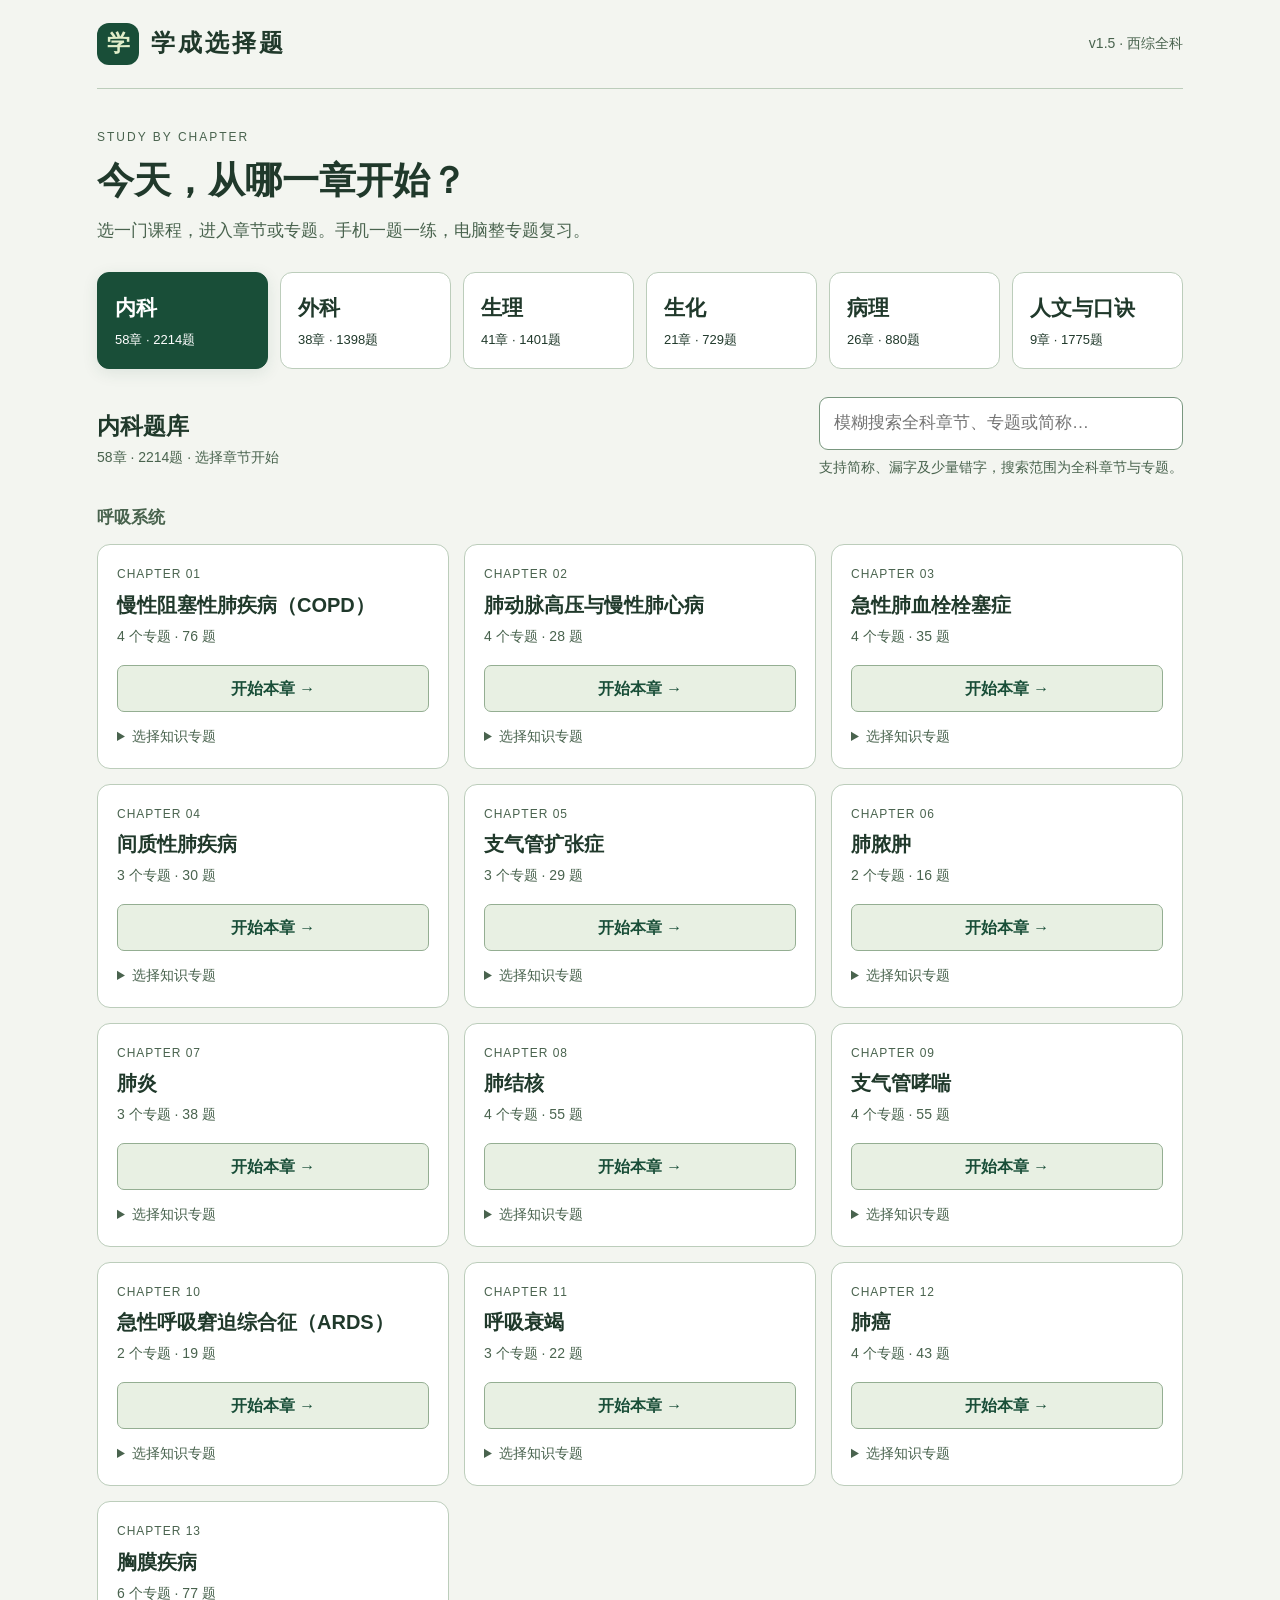
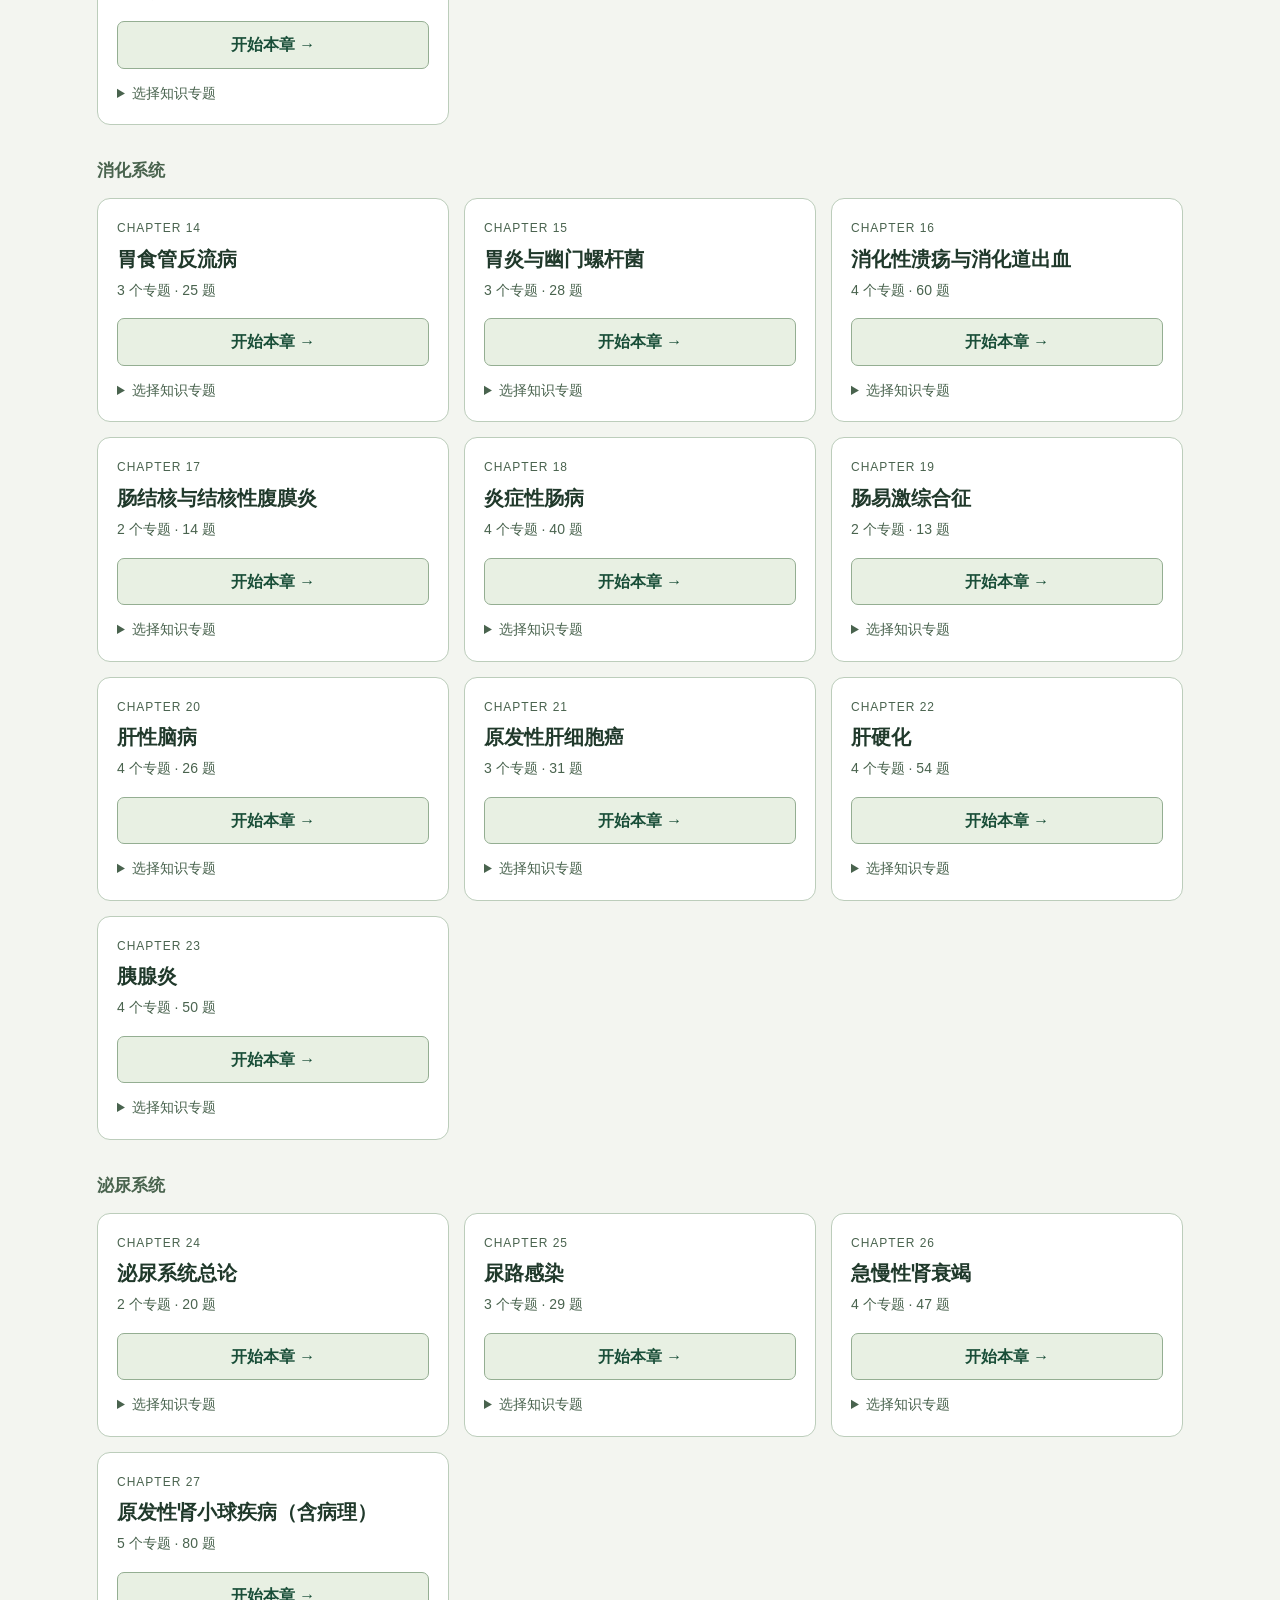
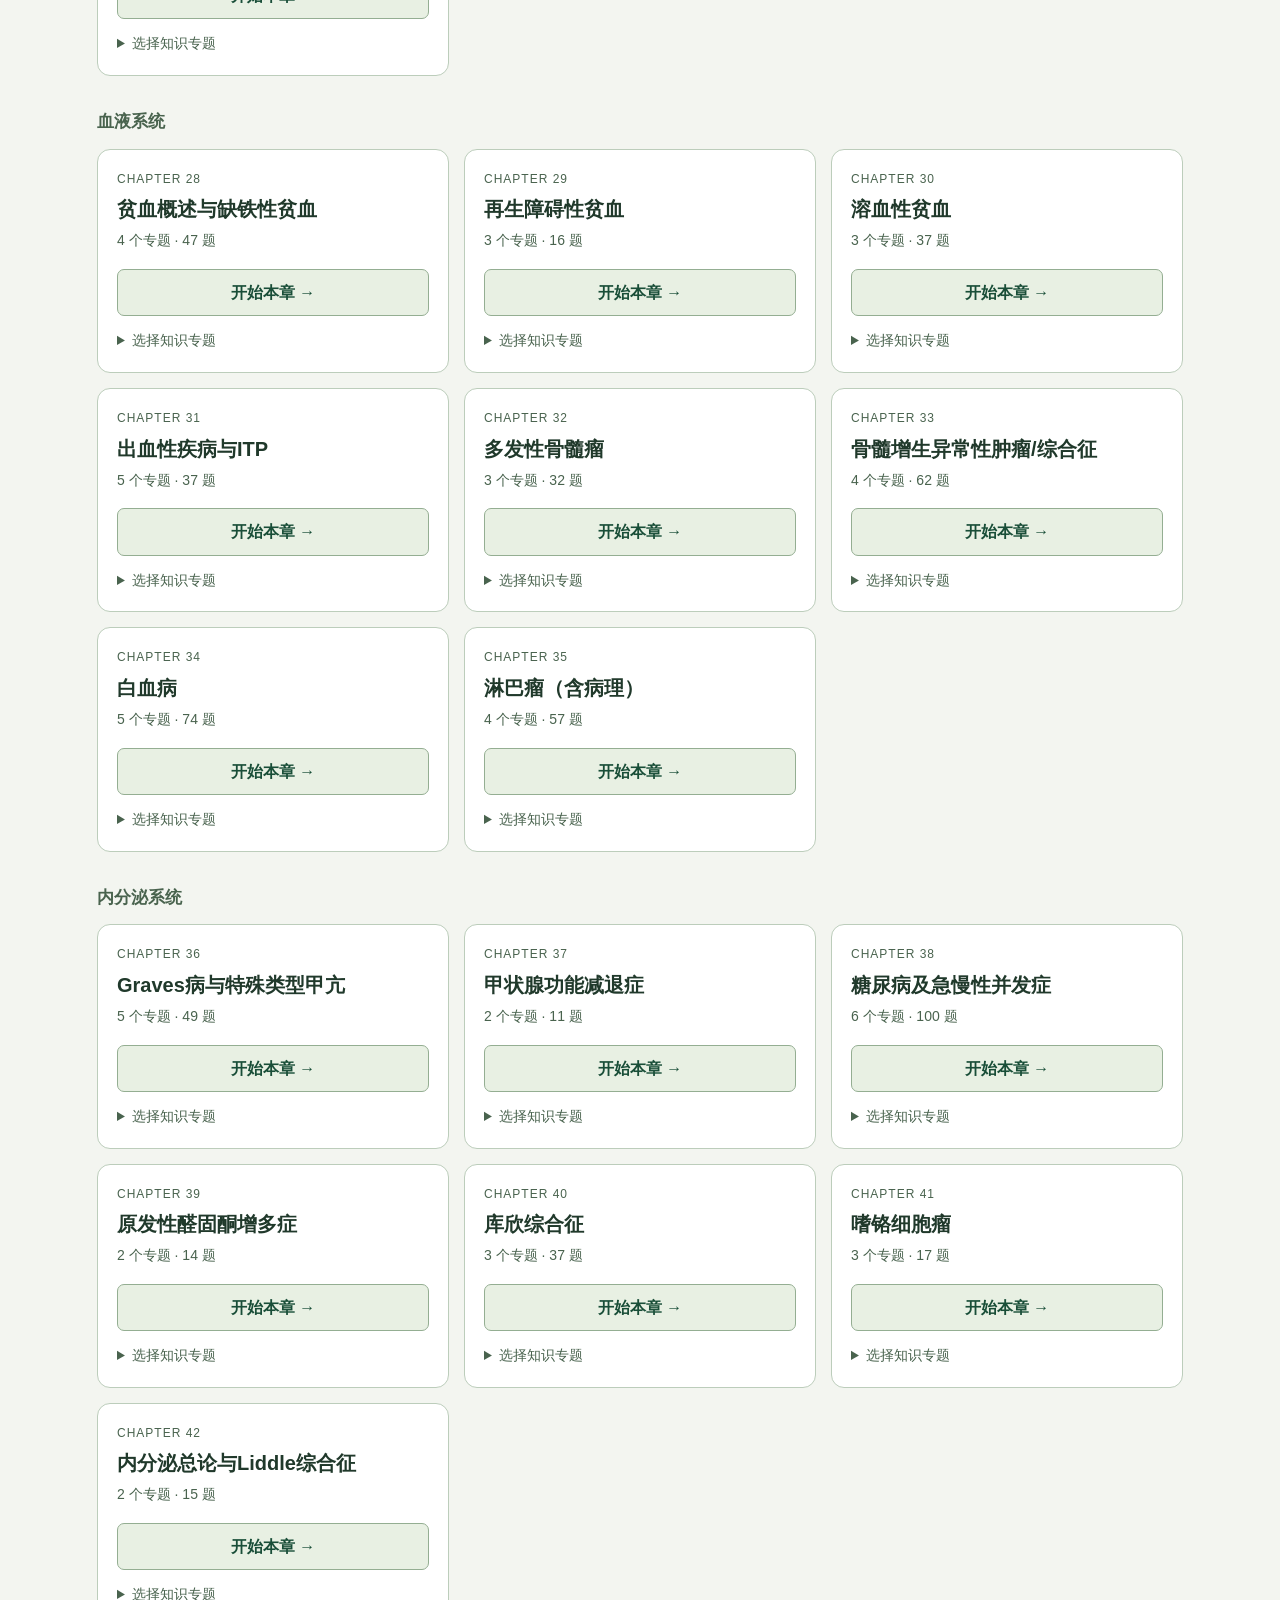
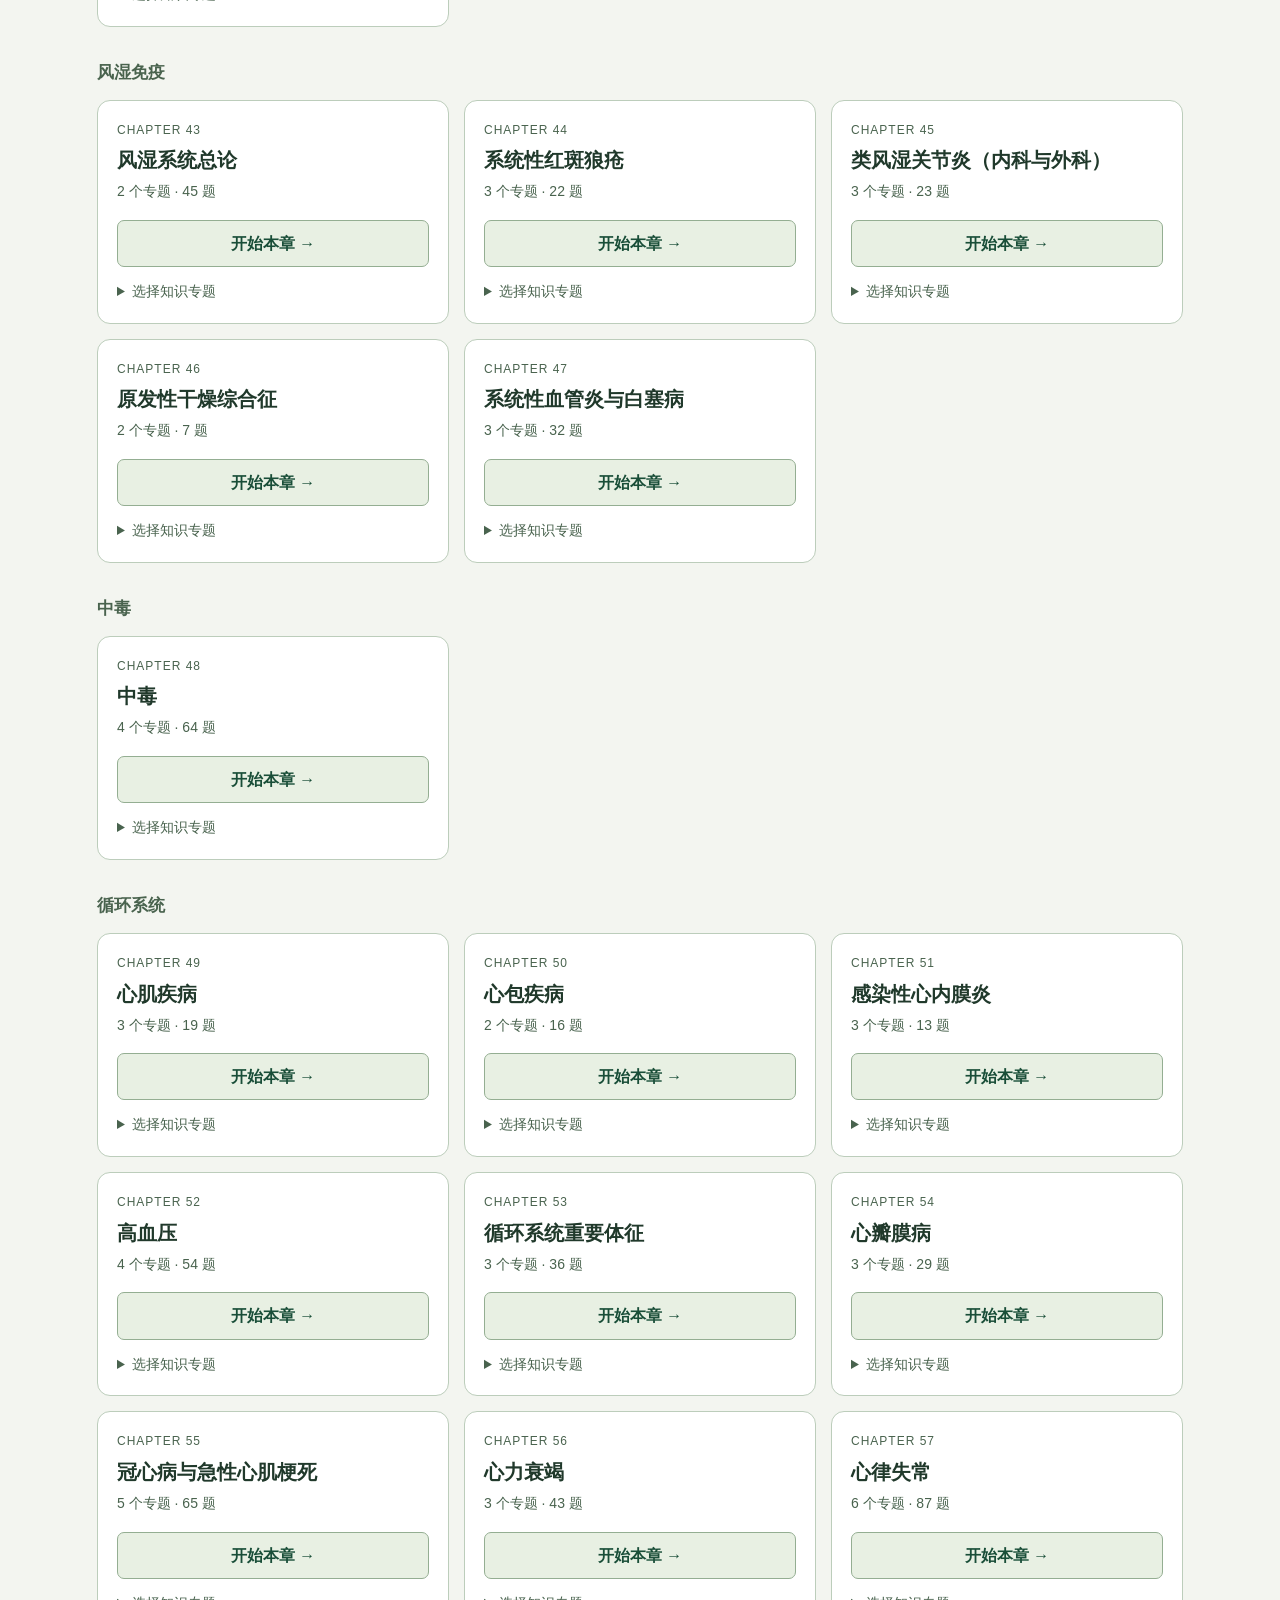
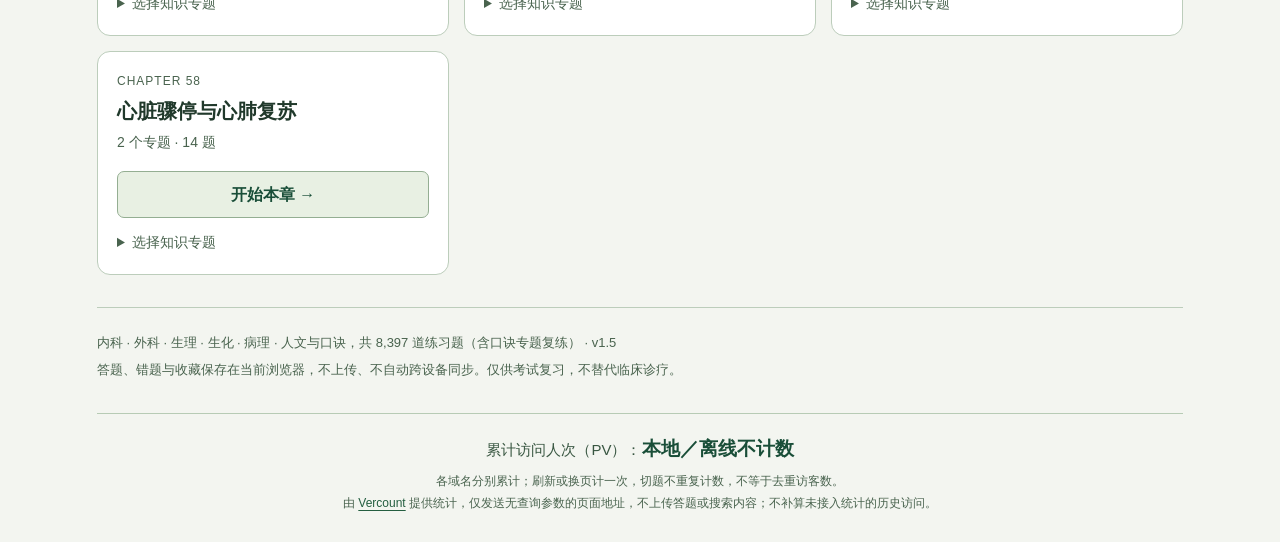
==== commit 12e68348: "Release v1.5: add peer-level humanities and lecture mnemonic practice" ====
--- a/docs/index.html
+++ b/docs/index.html
@@ -2,23 +2,24 @@
 <html lang="zh-CN">
 <head>
 <meta charset="utf-8"><meta name="viewport" content="width=device-width,initial-scale=1">
-<meta name="description" content="学成西综五科题库：选择课程、章节和专题开始复习。"><title>学成 · 西综题库首页</title>
+<meta name="description" content="学成西综全科题库：选择课程、章节和专题开始复习。"><title>学成 · 西综题库首页</title>
 <style>
 :root{color-scheme:light;--ink:#20392b;--green:#194e38;--line:#bccdbb;--muted:#49634e}*{box-sizing:border-box}body{margin:0;background:#f3f5f0;color:var(--ink);font:17px/1.7 "Segoe UI","Microsoft YaHei",sans-serif}button,input,a{font:inherit}button,a{-webkit-tap-highlight-color:transparent}button{cursor:pointer}a{color:var(--green)}button:focus-visible,input:focus-visible,a:focus-visible,summary:focus-visible{outline:3px solid #a56c16;outline-offset:4px}[hidden]{display:none!important}.shell{max-width:1150px;margin:auto;padding:0 32px}header{display:flex;justify-content:space-between;align-items:center;gap:20px;padding:23px 0;border-bottom:1px solid var(--line)}.brand{font-size:24px;font-weight:800;letter-spacing:3px}.brand span{display:inline-grid;place-items:center;width:42px;height:42px;border-radius:12px;background:var(--green);color:#e1efca;margin-right:12px;font-size:23px;letter-spacing:0}.release{color:var(--muted);font-size:14px}.intro{padding:38px 0 26px}.eyebrow{font-size:12px;letter-spacing:2px;color:var(--muted)}h1{font-size:37px;line-height:1.4;margin:8px 0 10px}p{margin:0}.intro p{color:var(--muted);font-size:17px}.course-tabs{display:grid;grid-template-columns:repeat(5,1fr);gap:12px;margin:0 0 28px}.course-tab{text-align:left;padding:17px;background:#fff;border:1px solid var(--line);border-radius:12px;color:var(--ink);min-width:0}.course-tab strong{display:block;font-size:21px}.course-tab small{display:block;font-size:13px;margin-top:3px}.course-tab[aria-pressed=true]{background:var(--green);border-color:var(--green);color:#fff;box-shadow:0 4px 16px #194e381a}.catalog-toolbar{display:flex;justify-content:space-between;gap:22px;align-items:center;flex-wrap:wrap;margin-bottom:18px}h2{font-size:23px;margin:0}.catalog-toolbar p{font-size:14px;color:var(--muted)}.search{border:1px solid #79977f;border-radius:9px;background:#fff;padding:11px 14px;font-size:17px;min-width:290px;max-width:100%;color:var(--ink)}.chapter-section{margin:24px 0 32px}.chapter-section>h3{font-size:17px;color:var(--muted);margin:0 0 12px}.chapters{display:grid;grid-template-columns:repeat(3,minmax(0,1fr));gap:15px}.chapter-card{background:#fff;border:1px solid var(--line);border-radius:13px;min-width:0;padding:19px;display:flex;flex-direction:column}.chapter-number{font-size:12px;color:var(--muted);letter-spacing:1px}.chapter-card h3{font-size:20px;margin:4px 0;line-height:1.6}.chapter-meta{font-size:14px;color:var(--muted)}.start-chapter{display:block;text-align:center;padding:9px 12px;border-radius:7px;background:#e8f0e3;border:1px solid #94ae92;font-size:16px;font-weight:700;text-decoration:none;margin-top:16px}.chapter-card details{margin-top:13px}.chapter-card summary{font-size:14px;cursor:pointer;color:var(--muted)}.topic-link{display:block;font-size:15px;padding:8px 0;border-top:1px solid #e0e8dc;text-decoration:none;margin-top:6px}.empty{padding:35px;text-align:center;border:1px dashed var(--line);border-radius:12px}.resume{display:flex;align-items:center;justify-content:space-between;gap:18px;padding:16px 20px;border:1px solid #91aa88;border-radius:12px;background:#e8f0e2;margin-bottom:24px}.resume strong{display:block}.resume small{color:var(--muted)}.resume a{font-size:16px;font-weight:700;white-space:nowrap}footer{border-top:1px solid var(--line);padding:24px 0 32px;color:var(--muted);font-size:13px}footer p+p{margin-top:5px}@media(max-width:850px){.chapters{grid-template-columns:repeat(2,minmax(0,1fr))}.shell{padding:0 22px}.course-tabs{gap:9px}.course-tab{padding:13px 12px}}@media(max-width:700px){.shell{padding:0 16px}header{padding:16px 0}.brand{font-size:21px}.brand span{width:35px;height:35px;font-size:19px;margin-right:8px}.intro{padding:27px 0 22px}h1{font-size:28px}.intro p{font-size:16px}.course-tabs{gap:7px;margin-bottom:24px}.course-tab{padding:12px 3px;text-align:center;border-radius:9px}.course-tab strong{font-size:18px}.course-tab small{font-size:11px}.catalog-toolbar{display:block}.catalog-toolbar h2{font-size:22px}.search{width:100%;min-width:0;margin-top:14px}.chapters{grid-template-columns:1fr;gap:12px}.chapter-section{margin:22px 0}.chapter-card{padding:17px}.chapter-card h3{font-size:21px}.chapter-card details{margin-top:12px}.start-chapter{font-size:17px;min-height:45px}.resume{padding:13px 15px}.resume strong{font-size:16px}.resume small{font-size:12px}}
+.course-tabs{grid-template-columns:repeat(6,minmax(0,1fr))}@media(max-width:700px){.course-tabs{grid-template-columns:repeat(3,minmax(0,1fr))}.course-tab strong{font-size:17px}.course-tab{min-height:76px}}
 .home-search-box{position:relative;min-width:320px;max-width:100%}.home-search-box .search{width:100%}.search-suggestions{position:absolute;z-index:20;inset:calc(100% + 7px) 0 auto;max-height:430px;overflow:auto;background:#fff;border:1px solid #77967c;box-shadow:0 12px 34px #1c442e24;border-radius:10px;padding:10px}.suggestions-label{font-size:13px!important;color:#49634e!important;margin:0 7px 6px}.search-suggestion{display:block;text-decoration:none;color:#1f422c;border-radius:7px;padding:10px 9px;line-height:1.6;border:1px solid transparent}.search-suggestion strong{display:block;font-size:16px;font-weight:650}.search-suggestion small{display:block;color:#49634e;font-size:12px}.search-suggestion[aria-selected=true],.search-suggestion:hover{background:#eaf2e4;border-color:#98b18f}.search-results{display:grid;grid-template-columns:repeat(2,minmax(0,1fr));gap:14px}.search-hit{display:block;padding:17px 18px;border:1px solid #abc2a5;border-radius:11px;background:#fff;text-decoration:none;min-width:0}.search-hit h3{font-size:19px;margin:4px 0 8px;color:#1a442b}.search-hit small{display:block;color:#49634e;font-size:13px}.search-hit .hit-reason{display:inline-block;color:#365f36;background:#edf4e7;font-size:12px;border-radius:4px;padding:1px 7px}.search-summary{display:flex;align-items:center;justify-content:space-between;gap:14px;margin-bottom:16px;flex-wrap:wrap}.search-summary p{font-size:15px;color:#49634e}.clear-search,.more-search{font-size:15px;border:1px solid #829f7d;color:#244b32;background:#fff;border-radius:7px;padding:9px 15px;min-height:44px}.more-search{display:block;margin:18px auto}.search-empty{border:1px dashed #93ab8b;border-radius:12px;background:#fff;padding:25px;color:#486248;line-height:1.9}.search-help{font-size:13px;color:#49634e;margin-top:6px}@media(max-width:700px){.home-search-box{width:100%;min-width:0}.home-search-box .search{margin-top:14px}.search-suggestions{max-height:45dvh}.search-results{grid-template-columns:1fr}.search-suggestion{padding:11px 9px}.search-suggestion strong{font-size:17px}.search-hit h3{font-size:19px}.search-summary{margin-top:13px}}
 
 .visit-counter{clear:both;max-width:1150px;margin:0 auto;padding:18px 24px 28px;border-top:1px solid #b7cbb5;text-align:center;color:#385641;font-size:15px;line-height:1.8;overflow-wrap:anywhere}.visit-counter p{margin:0 0 5px}.visit-counter strong{color:#194e38;font-size:19px;font-variant-numeric:tabular-nums}.visit-counter small{display:block;font-size:12px;color:#49634e}.visit-counter a{color:#245e40;text-decoration:underline;text-underline-offset:3px}@media(max-width:700px){.visit-counter{padding:17px 16px 25px;font-size:14px}.visit-counter strong{font-size:17px}.visit-counter small{font-size:12px}}
 
 </style></head>
-<body><div class="shell"><header><div class="brand"><span>学</span>学成选择题</div><span class="release">v1.4 · 西综五科</span></header>
+<body><div class="shell"><header><div class="brand"><span>学</span>学成选择题</div><span class="release">v1.5 · 西综全科</span></header>
 <main><section class="intro"><div class="eyebrow">STUDY BY CHAPTER</div><h1>今天，从哪一章开始？</h1><p>选一门课程，进入章节或专题。手机一题一练，电脑整专题复习。</p></section>
 <section class="resume" id="resume" hidden aria-label="继续上次练习"></section>
 <nav class="course-tabs" id="courses" aria-label="选择题库"></nav>
-<section aria-label="选择章节"><div class="catalog-toolbar"><div><h2 id="course-title"></h2><p id="course-count"></p></div><div class="home-search-box"><input id="chapter-search" class="search" type="search" placeholder="模糊搜索五科章节、专题或简称…" aria-label="搜索章节或知识专题" role="combobox" aria-autocomplete="list" aria-expanded="false" aria-controls="search-suggestions" autocomplete="off"><div id="search-suggestions" class="search-suggestions" role="listbox" aria-label="可能的搜索结果" hidden></div><p class="search-help">支持简称、漏字及少量错字，搜索范围为五科章节与专题。</p></div></div><div id="chapter-catalog"></div></section></main>
-<footer><p>内科 · 外科 · 生理 · 生化 · 病理，共 6,622 题 · v1.4</p><p>答题、错题与收藏保存在当前浏览器，不上传、不自动跨设备同步。仅供考试复习，不替代临床诊疗。</p></footer></div>
+<section aria-label="选择章节"><div class="catalog-toolbar"><div><h2 id="course-title"></h2><p id="course-count"></p></div><div class="home-search-box"><input id="chapter-search" class="search" type="search" placeholder="模糊搜索全科章节、专题或简称…" aria-label="搜索章节或知识专题" role="combobox" aria-autocomplete="list" aria-expanded="false" aria-controls="search-suggestions" autocomplete="off"><div id="search-suggestions" class="search-suggestions" role="listbox" aria-label="可能的搜索结果" hidden></div><p class="search-help">支持简称、漏字及少量错字，搜索范围为全科章节与专题。</p></div></div><div id="chapter-catalog"></div></section></main>
+<footer><p>内科 · 外科 · 生理 · 生化 · 病理 · 人文与口诀，共 8,397 道练习题（含口诀专题复练） · v1.5</p><p>答题、错题与收藏保存在当前浏览器，不上传、不自动跨设备同步。仅供考试复习，不替代临床诊疗。</p></footer></div>
 <script>
 'use strict';
-const COURSES=[{"id":"internal","name":"内科","key":"xuecheng-internal-drag-v2","url":"./internal.html","file":"internal.html","chapters":[{"id":"resp-copd","name":"慢性阻塞性肺疾病（COPD）","system":"呼吸系统","questions":76,"modules":[{"id":"resp-copd-module-clinical","name":"临床表现与呼吸体征","keywords":["阻塞/限制与呼吸体征横向串联","症状的鉴别","痰液外观","肺气肿查体的同字段比较","第二心音强度","并发症的机制对应","症状顺序与叩诊"]},{"id":"resp-copd-module-function","name":"病理生理、肺功能与血气","keywords":["易混肺功能、血气和呼吸体征补充","肺气肿：弹性阻力 × 静态顺应性","肺功能：相同三项肺容积","肺功能：相同三项流速指标","首先累及部位","炎症细胞","肺功能变量的方向","两种顺应性的比较","缺氧与潴留的机制","呼气末压力关系","三种检查目的的同字段配伍","检查时点与规定界值","严重程度分级指标","GOLD肺功能分级","胸片所见","规定的肺容积比值界值","三项肺功能的同字段对照","病名与血气不能互换","Kronig峡的方向","语音震颤的部位比较","附加音类型"]},{"id":"resp-copd-module-assessment","name":"症状与加重风险评估","keywords":["症状、风险与ABE分组"]},{"id":"resp-copd-module-treatment","name":"稳定期与急性加重治疗","keywords":["祛痰药：三种成分逐一鉴别","支气管扩张药分类","同三药成分鉴别","讲义稳定期起始方案","预防措施","讲义氧流量数值","两项氧合目标","AECOPD讲义分级","明确意识障碍的通气支持","跨病期的药物作用","住院急性加重的讲义抗炎原则","讲义规定界值"]}]},{"id":"resp-pah","name":"肺动脉高压与慢性肺心病","system":"呼吸系统","questions":28,"modules":[{"id":"resp-pah-module-clinical","name":"肺心病临床与失代偿","keywords":["肺高压形成机制","第二心音的两字段比较","代偿与失代偿体征","命名体征与综合征"]},{"id":"resp-pah-module-tests","name":"辅助检查与心电判读","keywords":["读图：P波形态","读图：V1与V5的R/S","读图：QRS电轴","影像的规定尺寸界值","肺血管分布比较","胸片心影的同字段比较"]},{"id":"resp-pah-module-management","name":"肺心病急性加重处理","keywords":["心律失常类型","并发症对应","利尿影响的同字段比较","讲义所列利尿药组合","强心苷的安全关系","讲义所列强心苷组合"]},{"id":"resp-pah-module-pulmonary-hypertension","name":"肺动脉高压的评估与治疗","keywords":["两种检查目的比较","选用CCB的反应性条件","讲义CCB的心率条件","扩肺血管药分类"]}]},{"id":"resp-pe","name":"急性肺血栓栓塞症","system":"呼吸系统","questions":35,"modules":[{"id":"resp-pe-module-presentation","name":"病因、风险与临床表现","keywords":["栓子来源","下肢侧别与疼痛","三联征的同成分数比较","右心循环体征"]},{"id":"resp-pe-module-diagnosis","name":"疑诊、确诊与影像选择","keywords":["影像检查方法","血液标志物","动脉血气方向","CTPA同部位直接征象","通气与灌注的同字段比较"]},{"id":"resp-pe-module-antithrombotic","name":"抗栓药物的作用与鉴别","keywords":["抗血小板机制：双药成分鉴别","溶栓：三种成分逐一鉴别","基础治疗的类别","抗凝与纤溶药物"]},{"id":"resp-pe-module-strategy","name":"危险分层与治疗策略","keywords":["抗凝疗程的讲义分层","肺栓塞危险分层","不同危险层的起始策略","讲义规定的溶栓时间窗","出血并发症部位"]}]},{"id":"resp-ild","name":"间质性肺疾病","system":"呼吸系统","questions":30,"modules":[{"id":"resp-ild-module-clinical","name":"临床、影像与疾病鉴别","keywords":["间质病的诊断对应","肺功能与弥散量","低氧的主要机制"]},{"id":"resp-ild-module-management","name":"诊断检查与治疗","keywords":["IPF抗纤维化：双药成分鉴别","非侵入影像方法","取材与病原学方法","治疗与疾病对应","结节病的症状条件","间质病的药物类别"]},{"id":"resp-ild-module-sarcoid","name":"结节病的评估与鉴别","keywords":["结节病影像分期","肉芽肿与肺门侧别","两种疾病的PPD对照"]}]},{"id":"resp-bronchiectasis","name":"支气管扩张症","system":"呼吸系统","questions":29,"modules":[{"id":"resp-bronchiectasis-module-presentation","name":"病理、表现与并发症","keywords":["支扩：痰量 × 咯血 × 啰音","病理与疾病对应","扩张形成的主次机制","基础病因比较","好发肺段","干性支扩的症状","空洞壁厚与痰分层","咯血与杵状指","典型体温表现","肺部并发症","咯血量与严重程度"]},{"id":"resp-bronchiectasis-module-airway","name":"影像与气道、咯血处理","keywords":["影像检查选择","HRCT形态比较","药物与治疗目标","体位引流的讲义体位","咯血量的同字段规定界值","讲义弥漫与局限病变的处理"]},{"id":"resp-bronchiectasis-module-infection","name":"感染评估与抗菌药鉴别","keywords":["支扩感染：体温 × 痰量 × 脓性成分","抗铜绿碳青霉烯：双药成分鉴别","抗铜绿喹诺酮：双药成分鉴别","抗铜绿头孢：三种成分鉴别","经验治疗的病原侧重","抗菌药物近邻比较"]}]},{"id":"resp-abscess","name":"肺脓肿","system":"呼吸系统","questions":16,"modules":[{"id":"resp-abscess-module-presentation","name":"类型、病原与影像鉴别","keywords":["肺脓肿类型","肺脓肿病原","误吸体位与肺段","影像分布与空洞"]},{"id":"resp-abscess-module-management","name":"检查与疗效评估","keywords":["讲义病原与抗菌方案","病原标本培养","疗程与停药影像条件"]}]},{"id":"resp-pneumonia","name":"肺炎","system":"呼吸系统","questions":38,"modules":[{"id":"resp-pneumonia-module-pathogens","name":"环境、病原与病原学检查","keywords":["患病环境与感染途径对照","时间与潜伏期两个条件","CAP常见细菌","同四病原成分比较","HAP病原逐项鉴别","病原检查方法","抗体类别","核酸与其他病原检查"]},{"id":"resp-pneumonia-module-presentation","name":"临床与影像鉴别","keywords":["病原体与症状、痰液、影像","严重程度的同类评估变量","病变好发部位","肺段内扩展途径"]},{"id":"resp-pneumonia-module-management","name":"抗菌药、耐药与治疗例外","keywords":["敏感肺炎链球菌的药物","同三药成分比较","MSSA的讲义药物分组","MRSA的同四药成分比较","基础与重症联合的同字段比较","成人条件下的讲义双药名单","抗菌药类别比较","军团菌药物逐项鉴别","讲义休克起始处理","抗菌治疗的病原条件"]}]},{"id":"resp-tb","name":"肺结核","system":"呼吸系统","questions":55,"modules":[{"id":"resp-tb-module-presentation","name":"临床表现与病变类型","keywords":["肺结核：体温 × 盗汗 × 体重","气道狭窄的听诊类型","活动性继发结核病变类型","结核人群与好发部位","结节的三个影像字段","纵隔移位方向"]},{"id":"resp-tb-module-tests","name":"诊断检查与活动性评估","keywords":["结核活动性：症状 × 排菌 × 影像","结核检查方法","超敏反应分类","两种反应的抗原成分","材料规定时间范围","检查用途与局限","活动影像的同成分数组合","人群与接种史条件"]},{"id":"resp-tb-module-treatment","name":"治疗方案与药物安全","keywords":["抗结核药的菌群与不良反应","代谢分群","维生素的近邻比较","杀菌部位与作用性质","初治方案结构","耐药定义的双药组合","复治前的检查目的","热型比较"]},{"id":"resp-tb-module-complications","name":"并发症及特殊表现","keywords":["结核并发症、温度分级与特殊影像","肺结核病变类型","咯血的主次机制","命名影像形态","病变进展的播散途径"]}]},{"id":"resp-asthma","name":"支气管哮喘","system":"呼吸系统","questions":55,"modules":[{"id":"resp-asthma-module-presentation","name":"发病机制与临床表现","keywords":["哮喘：咳嗽 × 啰音","疾病病理本质","炎症细胞比较","免疫球蛋白与细胞的同字段组合","双介质作用鉴别","呼吸困难类型","诱发因素与时间","气流与听诊的双字段关系","不典型发作鉴别"]},{"id":"resp-asthma-module-tests","name":"肺功能与诊断检查","keywords":["不同状态的检查目的配伍","激发试验方向与规定界值","激发检查的状态与肺功能条件","检查方式鉴别","舒张试验双界值及逻辑","PEF两个时间尺度","发作阶段的两项血气","炎症标志方向与细胞","胸片改变","通气类型与残气量"]},{"id":"resp-asthma-module-medicines","name":"药物类别与维持治疗","keywords":["肥大细胞稳定药：双药成分鉴别","ICS：三种成分逐一鉴别","三种防治目的配伍","长期抗炎药类别","药名逐项分类与适用情境","长期联合类别","同双激素药名比较"]},{"id":"resp-asthma-module-assessment","name":"发作评估、控制与鉴别","keywords":["药物主要机制","讲义所列茶碱安全范围","急性发作分级","通气衰竭与支持方式","两种情境的液体管理","急性扩张气道双药类别","控制评估的四字段","症状控制分级","气流受限及气短鉴别"]}]},{"id":"resp-ards","name":"急性呼吸窘迫综合征（ARDS）","system":"呼吸系统","questions":19,"modules":[{"id":"resp-ards-module-diagnosis","name":"危险因素、机制与诊断","keywords":["肺水肿机制","低氧的主要机制","活性物质与稳定性","ARDS诊断同字段条件","两个检查目的"]},{"id":"resp-ards-module-management","name":"氧合评估与通气、液体管理","keywords":["氧合指数的运算","规定的氧合界值","ARDS分度","氧合指数计算","保持肺泡开放的设置","肺保护的同四字段组合","通气体位比较","PEEP作用方向逐项判断","PEEP作用与风险","ARDS的液体原则","氧合目标双界值","仰卧病变区域与性质"]}]},{"id":"resp-failure","name":"呼吸衰竭","system":"呼吸系统","questions":22,"modules":[{"id":"resp-failure-module-classification","name":"分型与氧合支持","keywords":["血气分型","两种呼衰主要机制","两型氧疗原则","同四疾病成分比较","疾病与分型机制","急性通气障碍同五疾病","慢性或急性通气障碍双疾病"]},{"id":"resp-failure-module-clinical","name":"低氧表现与纠正策略","keywords":["两种情境的药名例举","呼吸兴奋剂的机制边界","呼吸支持的前提","缺氧造血的双变量","肾代偿方向与解释"]},{"id":"resp-failure-module-ventilation","name":"通气并发症与酸碱评估","keywords":["血气与混合酸碱失衡判断","pH的规定界值与方向","二氧化碳的规定界值与方向","两项代谢指标的方向"]}]},{"id":"resp-lung-cancer","name":"肺癌","system":"呼吸系统","questions":43,"modules":[{"id":"resp-lung-cancer-module-pathology","name":"组织类型与肿瘤生物学","keywords":["肺癌：两种组织学类型交叉鉴别","组织类型比较","两类副癌综合征比较"]},{"id":"resp-lung-cancer-module-presentation","name":"局部与全身临床表现","keywords":["类癌：肤色 × 心率 × 胃肠 × 呼吸","局部侵犯症状对应","同三病变成分鉴别","局部与副癌综合征","同三器官转移部位","两类肿瘤的侧别比较"]},{"id":"resp-lung-cancer-module-diagnosis","name":"诊断检查、影像与治疗","keywords":["肺恶性征象：轮廓 × 边缘 × 空洞内壁","EGFR靶向：双药成分鉴别","检查目的的四字段比较","命名胸部影像","细胞毒化疗药物组合","可切除早期NSCLC主要方式","靶向药名比较","靶向分子改变"]},{"id":"resp-lung-cancer-module-stage","name":"TNM分期与扩展范围","keywords":["肿瘤原发灶分层","区域淋巴结分层","远处转移的成对分层"]}]},{"id":"resp-pleura","name":"胸膜疾病","system":"呼吸系统","questions":77,"modules":[{"id":"resp-pleura-module-fluid-analysis","name":"胸水机制与生化判别","keywords":["渗出/漏出病因、典型生化与Light标准","漏出机制：静水压 × 胶体渗透压","渗出/漏出：蛋白 × 李凡他 × 比重","两类病因的胸水性质","胸水形成机制","胸水葡萄糖方向","白蛋白梯度的规定界值"]},{"id":"resp-pleura-module-clinical","name":"胸水体征、影像与定位","keywords":["呼吸系统体征横向比较","肺下界：两种疾病交叉鉴别","积液常见症状","视诊双字段","两区域的传音体征","叩诊与肺下界","占位效应方向","摩擦音的液体量与呼吸关系","胸水四种检查目的","胸片形态鉴别","影像与胸膜病变","胸水量分度","肺下界移动变化","呼吸类型","大量胸水的双体征"]},{"id":"resp-pleura-module-differential","name":"胸水病因鉴别与处理","keywords":["脓胸：细胞 × WBC × pH","胸水：CEA数值 × 胸水/血清比值","胸水：ADA × 细胞分类","胸水病因鉴别","胸膜病变处理方法","胸膜腔内两类药物原则"]},{"id":"resp-pleura-module-haemothorax","name":"血胸的评估与变化","keywords":["血胸量分度","引流的双数值标准","明确持续出血的处理"]},{"id":"resp-pleura-module-pneumothorax","name":"气胸类型与临床鉴别","keywords":["气胸：叩诊 × 语颤 × 呼吸音","气胸分型","胸膜腔与大气压力比较","纵隔动态方向","破口气流方向","张力性气胸的紧急原则","讲义所列封堵时相","胸片形态鉴别","命名胸部体征","症状时间顺序"]},{"id":"resp-pleura-module-procedures","name":"抽液、闭式引流与并发症","keywords":["气胸拔管：肺扩张 × 气液引流","两次抽液的教学量限","抽液并发症","两类反应的同字段处理","并发症与机制配伍","两种引流的讲义位置","两种操作的教学呼吸时相","拔管前状态比较","失效管的三字段条件"]}]},{"id":"digest-gerd","name":"胃食管反流病","system":"消化系统","questions":25,"modules":[{"id":"digest-gerd-module-mechanisms","name":"屏障功能与促发因素","keywords":["反流发病环节","药物与LES压力"]},{"id":"digest-gerd-module-presentation","name":"临床表现与内镜分级","keywords":["反流性食管炎LA分级","食管与食管外表现","反流相关并发症"]},{"id":"digest-gerd-module-management","name":"检查、治疗与长期管理","keywords":["反流检查目的","食管疾病类型","随访检查方式","抑酸与促动力药","食管狭窄处理","体位与症状","处理目的与药物配伍"]}]},{"id":"digest-gastritis","name":"胃炎与幽门螺杆菌","system":"消化系统","questions":28,"modules":[{"id":"digest-gastritis-module-classification","name":"胃炎类型与鉴别","keywords":["黏膜损伤机制","慢性胃炎病因","黏膜炎症细胞","癌前病变处理","胃酸与血胃泌素","胃病类型鉴别","胃炎部位比较","胃炎分型与病因处理"]},{"id":"digest-gastritis-module-hp","name":"幽门螺杆菌：机制与检测","keywords":["Hp相关疾病","Hp检测方法","根除方案组成","Hp定居位置与鞭毛作用","Hp炎症损伤因子","Hp局部微环境","不同胃病的胃酸变化"]},{"id":"digest-gastritis-module-management","name":"治疗疗程与病理变化","keywords":["根除疗程","根除后复查间隔"]}]},{"id":"digest-ulcer","name":"消化性溃疡与消化道出血","system":"消化系统","questions":60,"modules":[{"id":"digest-ulcer-module-differential","name":"溃疡类型与临床鉴别","keywords":["特殊溃疡类型","溃疡腹痛节律比较","溃疡好发年龄比较","溃疡与并发症部位","胃酸与屏障机制","溃疡相关检查"]},{"id":"digest-ulcer-module-complications","name":"并发症识别与出血评估","keywords":["溃疡并发症","出血量教学界值","活动性出血证据"]},{"id":"digest-ulcer-module-treatment","name":"药物治疗与并发症处理","keywords":["腹腔穿刺液体特征","钡餐使用原则","抑酸与黏膜保护药","抑酸疗程","预防用药双成分","出血处理优先级","不同检查情境的止血路径","穿孔基础与手术处理","幽门梗阻的阶段处理"]},{"id":"digest-ulcer-module-postoperative","name":"胃术后异常的鉴别与处理","keywords":["胃术后并发症鉴别","术后出血原因","倾倒综合征方案","胃术后反流处理","术后典型时间窗","术后出血部位与检查","两种梗阻呕吐物的成分","远期并发症的时间对应","胃术后机械性梗阻鉴别"]}]},{"id":"digest-tb","name":"肠结核与结核性腹膜炎","system":"消化系统","questions":14,"modules":[{"id":"digest-tb-module-diagnosis","name":"肠结核与腹膜结核的诊断鉴别","keywords":["腹部结核临床类型","腹部结核检查","试验治疗时长","腹部结核并发症","病变部位","溃疡、病理与钡灌肠","腹水四字段比较"]},{"id":"digest-tb-module-management","name":"腹膜病变分型与处理指征","keywords":["结核性腹膜炎分型"]}]},{"id":"digest-ibd","name":"炎症性肠病","system":"消化系统","questions":40,"modules":[{"id":"digest-ibd-module-differential","name":"疾病鉴别与影像特点","keywords":["慢性肠病鉴别","肠病好发部位","肠镜与病理组合","肠病并发症","肠道钡灌肠征象","分布与狭窄形态"]},{"id":"digest-ibd-module-activity","name":"活动度、并发症与肠外表现","keywords":["UC活动程度指标","结肠影像形态","肠外表现与病情活动"]},{"id":"digest-ibd-module-treatment","name":"治疗阶段与药物选择","keywords":["5-ASA治疗阶段","局部给药剂型","氨基水杨酸制剂","活化与抗生素合用","药物类别与治疗阶段","静脉激素无效后的两种补救选择","肠病生物制剂靶点","两种非生物制剂的作用配伍"]},{"id":"digest-ibd-module-tests","name":"检查与局部并发症处理","keywords":["脓肿处理的引流与用药","肛瘘的内外科方案","激素诱导后的维持处理","诱导后的维持策略","肠道检查目的与集合"]}]},{"id":"digest-ibs","name":"肠易激综合征","system":"消化系统","questions":13,"modules":[{"id":"digest-ibs-module-diagnosis","name":"机制、表现与诊断","keywords":["IBS机制侧重点","IBS诊断时间组合","诊断时常规检查条件"]},{"id":"digest-ibs-module-management","name":"分型与症状管理","keywords":["IBS临床分型","对症药物的作用","促分泌机制","内脏感觉调节双成分","菌群与炎症调节药物"]}]},{"id":"digest-he","name":"肝性脑病","system":"消化系统","questions":26,"modules":[{"id":"digest-he-module-mechanisms","name":"病因、诱因与发病机制","keywords":["假性神经递质前体：双成分鉴别","肝性脑病病因","肝性脑病诱因","发病机制学说","芳香族与支链氨基酸"]},{"id":"digest-he-module-assessment","name":"临床分期与评估","keywords":["肝性脑病临床分期"]},{"id":"digest-he-module-gut","name":"饮食与肠道处理","keywords":["肝性脑病：两种灌肠液成分鉴别","讲义蛋白质原则比较","导泻药双成分","灌肠成分的禁忌核查","肠道降氨药","肝性脑病检查目的配伍"]},{"id":"digest-he-module-medicines","name":"药物作用与神经精神处理","keywords":["支链氨基酸：三种成分鉴别","氨基酸制剂的作用","神经精神症状用药","烦躁处理的药物组合","药物与受体作用","硫酸镁禁忌条件集合"]}]},{"id":"digest-hcc","name":"原发性肝细胞癌","system":"消化系统","questions":31,"modules":[{"id":"digest-hcc-module-presentation","name":"病因、病理与临床表现","keywords":["肝癌伴癌：血糖 × 红细胞","HCC病因比较","HCC大体病理分型","肝癌转移途径","淋巴结转移部位","肝外血道转移部位","中晚期临床表现","急性变化的原因"]},{"id":"digest-hcc-module-diagnosis","name":"影像、筛查与确诊检查","keywords":["肝脏影像学比较表","筛查的标志物与影像","肝脏供血与供氧","肝癌检查目的对应"]},{"id":"digest-hcc-module-management","name":"治疗选择与肝储备评估","keywords":["讲义米兰标准数值组合","肝癌治疗方式","肝脏局部介入技术","移植前肿瘤因素","残肝体积规定界值","肝功能与ICG15组合","破裂出血止血方式集合","危急时的止血操作","根治与分子靶向治疗"]}]},{"id":"digest-cirrhosis","name":"肝硬化","system":"消化系统","questions":54,"modules":[{"id":"digest-cirrhosis-module-presentation","name":"病因与全身效应","keywords":["肝硬化：白蛋白 × 白球比","肝硬化病因比较","病因抗体线索","沉积部位与阻塞位置","肝后型病因集合","遗传代谢性病因","肝功能与临床效应","低白蛋白教学界值","肝硬化体征侧重点","激素变化比较","激素变化比较","脾亢血细胞减少顺序","水肿起始与方向","大出血后的体征"]},{"id":"digest-cirrhosis-module-ascites","name":"腹水机制、鉴别与处理","keywords":["白蛋白梯度界值","腹水体征量级","浊音、移动性与尺压","肝硬化影像检查","腹水利尿药比较","联合利尿剂规定剂量比","门脉高压介入措施","白蛋白补充规定比例","腹水回输限制","有效容量下降的并发症","肝病确诊方法与目的"]},{"id":"digest-cirrhosis-module-bleeding","name":"静脉曲张出血与预防","keywords":["内镜操作比较","出血性休克处置优先级","出血预防措施","感染预防抗菌药类别","血管加压素禁忌集合","暂时止血方式","急性出血用药作用"]},{"id":"digest-cirrhosis-module-complications","name":"并发症及相关病理生理","keywords":["肝硬化并发症鉴别与治疗","腹膜炎抗菌覆盖","血栓早晚期处理","肝肾综合征治疗方式","肝体积与病因类型","肾损害性质","改善血流与扩容组合"]}]},{"id":"digest-pancreatitis","name":"胰腺炎","system":"消化系统","questions":50,"modules":[{"id":"digest-pancreatitis-module-pathogenesis","name":"病因、损伤机制与表现","keywords":["酶与损害对应","急性重症并发症","胰腺炎病因诱因","甘油三酯规定界值","代谢异常与病因","内镜胆胰管操作","腹痛与体位","腹部体征名称","讲义镇痛药对照"]},{"id":"digest-pancreatitis-module-assessment","name":"严重度与实验室评估","keywords":["严重程度分类表","酶学检查的标本与时间窗","预后相关化验指标","血糖与预后时间关系","重症血淀粉酶三种结果","酶学教学倍数界值"]},{"id":"digest-pancreatitis-module-complications","name":"感染、并发症与胰周积液","keywords":["胰周积液四类对应","感染典型时间","坏死比例教学界值","感染证据三字段","腹内压教学界值","酶学标本组合","胰腺影像检查"]},{"id":"digest-pancreatitis-module-management","name":"治疗选择与慢性胰腺病变","keywords":["慢性胰腺炎：腹痛 × 体重 × 血糖 × 大便","基础处理方案","肠功能恢复后的营养途径","肠黏膜相关氨基酸","嵌顿结石内镜处理三字段","胰管与胰腺影像组合","胰腺疾病药物与目的"]}]},{"id":"renal-overview","name":"泌尿系统总论","system":"泌尿系统","questions":20,"modules":[{"id":"renal-overview-module-urinalysis","name":"蛋白、血尿与尿沉渣判读","keywords":["蛋白尿机制类型","白蛋白排出量教学范围","尿沉渣计数界值","尿红细胞形态","管型与病变"]},{"id":"renal-overview-module-function","name":"肾功能检查的目的","keywords":["分肾功能检查","检查目的配伍"]}]},{"id":"renal-uti","name":"尿路感染","system":"泌尿系统","questions":29,"modules":[{"id":"renal-uti-module-pathogenesis","name":"感染途径、病原与特殊背景","keywords":["尿路感染传播途径","病原体与背景","复杂性尿感背景","菌尿定义三字段","无症状菌尿人群"]},{"id":"renal-uti-module-differential","name":"感染部位与诊断检查","keywords":["急性膀胱炎与肾盂肾炎鉴别","尿路病变的管型","细菌学共同证据","慢性肾盂肾炎功能损害","细菌学方法与用途","上尿路影像检查","抗菌治疗时间比较"]},{"id":"renal-uti-module-management","name":"用药、疗程与并发症","keywords":["讲义常用抗菌药类别","急性肾盂肾炎并发症","尿源性脓毒血症危险因素"]}]},{"id":"renal-failure","name":"急慢性肾衰竭","system":"泌尿系统","questions":47,"modules":[{"id":"renal-failure-module-aki","name":"急性肾损伤的病因与分期","keywords":["AKI病因和分期","AKI阶段：血钾 × 并发症","纠酸后的电解质变化"]},{"id":"renal-failure-module-differential","name":"急性肾损伤检查与鉴别","keywords":["AKI：尿钠 × FENa","AKI：尿比重 × 尿渗透压","AKI机制类型","AKI尿沉渣管型","AKI三条任选诊断条件","GFR相关清除率","分肾GFR合成方法","每日尿量规定界值","少尿期讲义补液公式","多尿期讲义补液比例"]},{"id":"renal-failure-module-ckd","name":"慢性肾脏病分期与全身变化","keywords":["慢性肾衰系统表现","慢性肾衰严重并发症","血液学机制","讲义贫血治疗集合","尿毒素分子量比较","尿毒素分子量分类","肾性骨病类型","CKD分期","CKD肾大小例外","慢性肾衰神经系统表现"]},{"id":"renal-failure-module-management","name":"肾衰治疗、透析与并发症","keywords":["控制蛋白尿与血压","饮食限制与热量","透析情境与并发症","磷结合药物性质与作用"]}]},{"id":"renal-glomerular","name":"原发性肾小球疾病（含病理）","system":"泌尿系统","questions":80,"modules":[{"id":"renal-glomerular-module-syndromes","name":"临床综合征与免疫机制","keywords":["分类、免疫与临床综合征","临床综合征比较","肾病病理检查目的","肾病综合征必备定量标准","水肿主导机制","RAAS与起始水肿部位","肾性高血压机制与进展"]},{"id":"renal-glomerular-module-nephritis","name":"急性与急进性肾炎","keywords":["前驱感染至血尿间隔","肾炎增生细胞组合","电镜部位与形态","免疫荧光形态","肾脏肉眼形态","急性肾炎降压药类别","现症感染用药","急性肾炎整体治疗原则","急进性肾炎三型","新月体相关细胞","强化与基础治疗比较","基础免疫治疗双成分","稳定后移植等待界限"]},{"id":"renal-glomerular-module-nephrotic","name":"肾病综合征及治疗反应","keywords":["肾病病理类型与激素反应","血栓部位比较","病理类型与并发症","肾静脉血栓检查目的","预防抗凝教学界值","抗凝与抗血小板药","激素疗程与减量原则","免疫治疗药物","难治性肾病备选药对","其他治疗的药物类别","营养物代谢紊乱"]},{"id":"renal-glomerular-module-pathology","name":"病理沉积与免疫荧光","keywords":["电镜沉积部位","补体与免疫病理疾病"]},{"id":"renal-glomerular-module-differential","name":"IgA、慢性肾炎及相关鉴别","keywords":["原发与继发肾小球疾病","免疫物与沉积部位","IgA肾病组织类型","感染至血尿的时间比较","IgA不同场景治疗配伍","顺序、年龄与损害部位","利尿剂转换教学界值","慢性肾炎治疗目标","隐匿性肾炎处理原则","肾炎镜下病理","病理类型与进展速度"]}]},{"id":"blood-ida","name":"贫血概述与缺铁性贫血","system":"血液系统","questions":47,"modules":[{"id":"blood-ida-module-classification","name":"贫血定义、分类与严重度","keywords":["红细胞体积分类","网织红与红系反应","全血细胞减少的疾病关系","贫血Hb教学界值","贫血严重度"]},{"id":"blood-ida-module-iron","name":"铁代谢、病因与缺铁表现","keywords":["铁的价态与环节","铁吸收部位","铁的储存与运输蛋白","缺铁发生机制","红细胞形态与着色","贫血相关循环后果","红细胞形态","红系核浆发育"]},{"id":"blood-ida-module-tests","name":"实验室指标与贫血鉴别","keywords":["缺铁实验室指标","四类贫血的铁代谢鉴别","红细胞指数完整界值"]},{"id":"blood-ida-module-management","name":"补铁治疗与疗效评估","keywords":["补铁治疗的目的与途径","材料内铁剂选择","铁吸收影响组合","补铁疗效指标","补铁反应的教学时程","血红蛋白与储备恢复"]}]},{"id":"blood-aa","name":"再生障碍性贫血","system":"血液系统","questions":16,"modules":[{"id":"blood-aa-module-mechanisms","name":"病因与骨髓衰竭机制","keywords":["病毒病因的材料对应","化学因素的剂量关系","骨髓衰竭机制"]},{"id":"blood-aa-module-diagnosis","name":"血象、骨髓与相关鉴别","keywords":["骨髓检查策略","极重型再障的完整界值","低增生骨髓的进一步评估","红系核浆发育"]},{"id":"blood-aa-module-management","name":"治疗选择与造血支持","keywords":["血液成分支持","再障治疗的作用类别","雄激素的教学起效时程"]}]},{"id":"blood-hemolysis","name":"溶血性贫血","system":"血液系统","questions":37,"modules":[{"id":"blood-hemolysis-module-classification","name":"溶血病因与发生部位","keywords":["溶血病因与发生部位","骨髓内破坏的疾病组合"]},{"id":"blood-hemolysis-module-diagnosis","name":"溶血证据、形态与病因诊断","keywords":["溶血：UCB × 尿胆原 × 尿胆红素","病因诊断、形态与治疗","红系代偿的指标方向","溶血指标的诊断意义","血管内溶血的证据","溶血相关试验","急性血管内溶血的材料组合"]},{"id":"blood-hemolysis-module-management","name":"特异检查与脾切除、移植选择","keywords":["HSCT适合的完整材料清单","渗透脆性与溶血盐浓度","红细胞变形与脾滞留","破坏部位与切脾关系","材料内手术年龄节点"]}]},{"id":"blood-bleeding","name":"出血性疾病与ITP","system":"血液系统","questions":37,"modules":[{"id":"blood-bleeding-module-mechanisms","name":"出血机制与临床部位","keywords":["出血机制与临床部位"]},{"id":"blood-bleeding-module-coagulation","name":"凝血途径与检测判读","keywords":["血友病：BT × APTT × PT","凝血途径：APTT × PT","止血检测系统归属"]},{"id":"blood-bleeding-module-itp-diagnosis","name":"血小板减少的诊断与鉴别","keywords":["ITP：巨核细胞数量 × 产板型","ITP：BT × CRT × 血块收缩 × 凝血","血小板减少与骨髓鉴别","出血警示线索"]},{"id":"blood-bleeding-module-itp-management","name":"ITP治疗与疗程","keywords":["ITP治疗层级","ITP激素机制与疗程","材料内激素疗程","复发与再治疗反应"]},{"id":"blood-bleeding-module-haemostasis","name":"止血药的作用配伍","keywords":["止血药的作用环节"]}]},{"id":"blood-mm","name":"多发性骨髓瘤","system":"血液系统","questions":32,"modules":[{"id":"blood-mm-module-diagnosis","name":"临床、实验室与形态诊断","keywords":["骨髓瘤：红细胞形态 × ESR","骨髓瘤主要损害组合","骨病的影像组合","骨病评估的影像检查","尿蛋白成分","骨髓浆细胞教学界值","免疫电泳与克隆性","免疫球蛋白类型","单克隆与正常免疫球蛋白"]},{"id":"blood-mm-module-stage","name":"分期、风险与治疗选择","keywords":["ISS及R-ISS图表补齐","R-ISS遗传高危与D-S组合阈值","骨痛及高钙的材料内药物","高黏滞的净化方式","材料内影像检查限制","讲义诱导方案名称","D-S肾功能亚型条件","D-S分期与满足逻辑","肿瘤负荷指标方向","预后因素的材料组合","D-S条件的完整配伍","D-S M蛋白完整界值"]},{"id":"blood-mm-module-renal","name":"肾损害与并发症","keywords":["骨髓瘤肾损害的完整关系"]}]},{"id":"blood-mds","name":"骨髓增生异常性肿瘤/综合征","system":"血液系统","questions":62,"modules":[{"id":"blood-mds-module-classification","name":"疾病界限与遗传、形态分型","keywords":["MDS分型与疾病界限","TP53双等位失活的表内条件","原始细胞分类界限","遗传定义型的细胞比例与核型条件","遗传定义型的原始细胞与排除条件","遗传定义型的比例界限","形态定义型的原始细胞比例","低增生型的定义字段","纤维化型的原始细胞界值"]},{"id":"blood-mds-module-morphology","name":"病态造血与鉴别","keywords":["MDS病态造血图表逐系补齐","外周血三系模式","Ret的基础与例外","造血过程比较","巨核细胞数量与形态","骨髓组织与培养组合","染色体常见改变的配伍","贫血与骨髓近邻鉴别","粒系核形态","巨核系形态比较"]},{"id":"blood-mds-module-risk","name":"风险评分与细胞遗传预后","keywords":["IPSS-R单项评分矩阵","IPSS-R总分危险度分层","IPSS-R染色体预后组"]},{"id":"blood-mds-module-management","name":"治疗策略与适应人群","keywords":["材料内联合化疗组成","根治与疾病控制手段","去甲基化药物成分","白血病类型比较"]}]},{"id":"blood-leukemia","name":"白血病","system":"血液系统","questions":74,"modules":[{"id":"blood-leukemia-module-classification","name":"急性白血病细胞类型","keywords":["急性白血病FAB细胞类型"]},{"id":"blood-leukemia-module-phenotype","name":"细胞化学、免疫与遗传鉴别","keywords":["NAP全关系与遗传预后","EGIL1998免疫积分逐格对应","白血病细胞化学鉴别","AML亚型免疫表型","造血细胞来源","AML遗传亚型"]},{"id":"blood-leukemia-module-clinical","name":"浸润、并发症与疗效评估","keywords":["AML亚型与浸润特点","白血病类型与浸润","淋巴肿瘤来源","髓外浸润部位","血液病症状机制","遗传事件与材料内预后","白细胞教学界值","MRD与缓解及复发风险","典型庇护所部位"]},{"id":"blood-leukemia-module-management","name":"治疗方案与药物不良反应","keywords":["化疗药的特征不良反应","急性白血病方案的对象","同一药物组的局部途径","局部放疗范围","材料内预处理配伍","讲义防治高尿酸条目","减细胞方式与M3限制","ATRA后并发情况的材料处理"]},{"id":"blood-leukemia-module-cml","name":"慢性髓系白血病分期与处理","keywords":["CML分期与治疗","材料内CML药物比较","CML疾病控制方式","反应性与肿瘤性白血象","疗效状态分类"]}]},{"id":"blood-lymphoma","name":"淋巴瘤（含病理）","system":"血液系统","questions":57,"modules":[{"id":"blood-lymphoma-module-assessment","name":"诊断、临床分期与范围","keywords":["血液病检查目的配伍","全身症状分组逻辑","淋巴瘤临床分期","分期时的器官归类","类型、首发与扩散模式"]},{"id":"blood-lymphoma-module-pathology","name":"病理实体与特殊表现","keywords":["NHL病理实体与特殊表现","霍奇金细胞及亚型","典型瘤细胞形态","霍奇金肿瘤细胞来源"]},{"id":"blood-lymphoma-module-phenotype","name":"免疫、遗传与病毒关系","keywords":["淋巴瘤染色体对应","阴性表型和EBV关系","双标记配伍","三标记成分比较","套细胞表列四标记","滤泡性淋巴瘤表列标记","Burkitt表列标记","皮肤T表型方向","NK/T三标记方向","增生性质与克隆性"]},{"id":"blood-lymphoma-module-management","name":"恶性程度与治疗选择","keywords":["血液病联合方案名称","生物制剂名称比较","感染相关治疗对象","早期治疗方式的配伍","非霍奇金淋巴瘤类别"]}]},{"id":"endo-graves","name":"Graves病与特殊类型甲亢","system":"内分泌系统","questions":49,"modules":[{"id":"endo-graves-module-presentation","name":"甲亢表现与全身效应","keywords":["甲亢：骨质 × 血钙 × 尿钙","甲状腺毒症的病因比较","甲亢伴无力的血钾机制","眼部体征命名","突眼的机制与相对程度","眼病活动期的抗炎类别","两种功能状态的水肿分布","血压三个字段的配伍","脂质指标变化方向"]},{"id":"endo-graves-module-orbit","name":"眼病活动度与分级","keywords":["GO美国甲状腺学会0–6级"]},{"id":"endo-graves-module-diagnosis","name":"功能检查与特殊类型","keywords":["甲状腺功能检查指标","妊娠时结合蛋白与检测配伍","甲状腺自身抗体比较","两项激素的教学变化顺序","特殊甲状腺毒症类型"]},{"id":"endo-graves-module-management","name":"药物、放射碘与手术选择","keywords":["甲亢药物的材料内选择","抗甲状腺药安全处理","甲亢治疗方式","妊娠手术的讲义时段","基础代谢教学估算","基础代谢教学分级","术前基础代谢教学界值","两种治疗的材料内限制","结合蛋白与总激素的方向"]},{"id":"endo-graves-module-crisis","name":"急性危象与治疗安全","keywords":["危象药物的材料内作用"]}]},{"id":"endo-hypothyroid","name":"甲状腺功能减退症","system":"内分泌系统","questions":11,"modules":[{"id":"endo-hypothyroid-module-diagnosis","name":"病因分类与功能检查","keywords":["甲状腺功能状态比较","两种自身免疫甲状腺病配伍","水肿性质与沉积物","代谢、消化与反射配伍"]},{"id":"endo-hypothyroid-module-management","name":"替代治疗与监测","keywords":["材料内替代激素与适用状态","缺血性心脏病时的起始与调量","两类甲减的材料内监测","原发性甲减的医源性清单"]}]},{"id":"endo-diabetes","name":"糖尿病及急慢性并发症","system":"内分泌系统","questions":100,"modules":[{"id":"endo-diabetes-module-classification","name":"分型、胰岛功能与糖代谢诊断","keywords":["糖尿病分型及胰岛功能","T1DM：三种抗体成分鉴别","糖耐量：空腹 × OGTT 2小时","胰岛功能释放曲线","分型与材料所列主要死因","糖代谢诊断的规定界值","两种糖化指标的时间窗","材料内HbA1c目标","空腹与非空腹的目标配伍","检测样本与数值方向","胰岛功能试验的目的比较"]},{"id":"endo-diabetes-module-acute","name":"急性代谢紊乱的鉴别与处理","keywords":["两种高血糖危象比较","两种危象的重点检查配伍","材料内初始液体类型","胰岛素制剂与途径","两种危象的材料内血糖节点","材料内补钾条件组合","材料内补碱界值与顺序","材料内胰岛素教学量级","材料内低渗液的完整条件"]},{"id":"endo-diabetes-module-microvascular","name":"肾脏、视网膜与风险分级","keywords":["肾病G与A分层","糖肾GA分级进展风险矩阵全格","肾小球病理模式","早期肾病的两种排泄指标","肾病条目的两类治疗配伍","视网膜分期的形态特征","视网膜异常的阶段定位","不同视网膜状态的处理配伍"]},{"id":"endo-diabetes-module-chronic","name":"神经病变与代谢危险因素","keywords":["糖尿病神经受累类型","足部病变的参与因素","血脂情形与药物类别","两种风险状态的LDL-C目标","黄斑水肿的材料内两种手段"]},{"id":"endo-diabetes-module-medicines","name":"胰岛素、降糖药与安全选择","keywords":["口服及注射降糖药作用与选择","胰岛素具体制剂名称","类似物成分的三药比较","夜间曲线与材料内处理","磺脲类具体药物","降糖药类别与材料内限制","合并ASCVD的材料内药物清单","肾糖阈与尿糖判断","促泌类别的两项清单","一般干预与药物选择","餐后高血糖的材料内类别"]},{"id":"endo-diabetes-module-self-management","name":"综合管理与日常干预","keywords":["综合管理措施的归类"]}]},{"id":"endo-aldosterone","name":"原发性醛固酮增多症","system":"内分泌系统","questions":14,"modules":[{"id":"endo-aldosterone-module-diagnosis","name":"临床、生化与心电评估","keywords":["读图：T/U波及节律","原醛：醛固酮 × 肾素 × AngⅡ","原醛表现的时序","原醛的血钾关系","酸碱失衡比较","血钠与尿钾的方向","尿量与尿比重","激素筛查比值","肌肉与胃肠表现"]},{"id":"endo-aldosterone-module-management","name":"病因与治疗选择","keywords":["肾上腺病变部位","原醛药物比较","腺瘤治疗部位","其他材料内药物"]}]},{"id":"endo-cushing","name":"库欣综合征","system":"内分泌系统","questions":37,"modules":[{"id":"endo-cushing-module-etiology","name":"病因、临床与相关综合征","keywords":["皮质醇过多的表现时序","脂肪分布与外形配伍","皮肤、骨与精神表现配伍","ACTH相关病因类别","低钾碱中毒相关病因","库欣病的垂体组织类型","异位分泌肿瘤的材料清单","病因与ACTH依赖性的配伍","肾上腺相关命名情况","病变命名与激素来源","垂体病变的完整组成","不同来源的激素病因链","同一器官序列的肿瘤成分"]},{"id":"endo-cushing-module-diagnosis","name":"功能、定位与病因鉴别","keywords":["库欣：尿游离皮质醇 × 昼夜节律","库欣扩展鉴别表中的量级及例外","地塞米松剂量与材料内结果","病因定位的教学模式","结节性病变的激素与定位组合"]},{"id":"endo-cushing-module-management","name":"外科治疗与激素替代","keywords":["手术部位与激素替代时程","治疗失败后的材料内路径","内分泌作用靶点的药物配伍","双侧切除后的反馈与监测","术后替代与手术范围"]}]},{"id":"endo-pheochromocytoma","name":"嗜铬细胞瘤","system":"内分泌系统","questions":17,"modules":[{"id":"endo-pheochromocytoma-module-clinical","name":"发作表现与激素效应","keywords":["嗜铬发作：头痛 × 心率 × 出汗 × 面色","肿瘤组织来源","主要分泌物比较","消化效应的分泌物配伍","肿瘤分泌物与腹泻","血管活性肽的作用"]},{"id":"endo-pheochromocytoma-module-diagnosis","name":"循环变化与诊断检查","keywords":["确证、激发与定位检查","检测干扰的材料组合"]},{"id":"endo-pheochromocytoma-module-management","name":"围手术期药物与顺序","keywords":["术前阻断的受体类别","讲义术前阻断时程","受体阻断的先后","β阻断使用条件","术中血压变化的材料用药","术后高血压的原因组合"]}]},{"id":"endo-overview","name":"内分泌总论与Liddle综合征","system":"内分泌系统","questions":15,"modules":[{"id":"endo-overview-module-axes","name":"内分泌机制与靶腺轴","keywords":["内分泌异常发生机制","三级内分泌轴","内分泌综合征比较"]},{"id":"endo-overview-module-differential","name":"高血压低钾的内分泌鉴别","keywords":["Liddle：肾素 × 醛固酮","低钾高血压的机制鉴别","钠转运的部位与活性","原醛与Liddle用药机制","双侧肾上腺皮质改变"]}]},{"id":"rheum-overview","name":"风湿系统总论","system":"风湿免疫","questions":45,"modules":[{"id":"rheum-overview-module-classification","name":"疾病范畴与临床特征","keywords":["风湿疾病范畴表逐项分类补齐","风湿疾病的临床比较","风湿疾病的同级分类"]},{"id":"rheum-overview-module-management","name":"抗风湿药物的作用类别","keywords":["NSAIDs材料内比较","症状控制与病情控制","抗风湿药物的类别","硬化相关抗体的完整成分","肌炎相关抗体对照"]}]},{"id":"rheum-sle","name":"系统性红斑狼疮","system":"风湿免疫","questions":22,"modules":[{"id":"rheum-sle-module-phenotype","name":"抗体与临床表现的关系","keywords":["SLE抗体与临床关系"]},{"id":"rheum-sle-module-activity","name":"疾病活动与相关综合征","keywords":["抗磷脂：血栓 × 妊娠 × 血小板","自身抗体谱的成分","活动性评估的抗体比较"]},{"id":"rheum-sle-module-management","name":"器官损害与治疗选择","keywords":["皮肤、黏膜与诱因配伍","系统受累的组织病变","关节破坏与畸形可复性","尿检两个字段的配伍","血细胞与溶血时Ret配伍","基础治疗药物比较","治疗作用与材料内方案","材料内生物制剂成分"]}]},{"id":"rheum-ra","name":"类风湿关节炎（内科与外科）","system":"风湿免疫","questions":23,"modules":[{"id":"rheum-ra-module-clinical","name":"关节与关节外表现","keywords":["关节组织的起始病变","受累关节与分布","休息与活动的关系","关节畸形的临床评价","结节性皮损名称","风湿相关综合征名称","自身抗体名称比较"]},{"id":"rheum-ra-module-diagnosis","name":"诊断标准与影像分期","keywords":["RA影像分期与诊断框架","《外科学》旧标准的完整关系"]},{"id":"rheum-ra-module-management","name":"治疗与疾病鉴别","keywords":["传统DMARD药物比较","桥梁治疗的剂量与时程","NSAIDs材料内药物比较","靶向与生物作用类别","材料内手术方式的两项配伍","SLE与RA比较"]}]},{"id":"rheum-sjogren","name":"原发性干燥综合征","system":"风湿免疫","questions":7,"modules":[{"id":"rheum-sjogren-module-diagnosis","name":"免疫学证据与鉴别","keywords":["干燥综合征：双抗体成分鉴别"]},{"id":"rheum-sjogren-module-management","name":"症状管理与相关表现","keywords":["材料内促分泌药物成分","有无脏器损害的治疗角色","皮疹相关疾病名称","两类红斑的材料内对应"]}]},{"id":"rheum-vasculitis","name":"系统性血管炎与白塞病","system":"风湿免疫","questions":32,"modules":[{"id":"rheum-vasculitis-module-classification","name":"血管炎分类与免疫诊断","keywords":["Chapel Hill亚类逐项归属","两病配伍与血管层级","同级病变层级分类","小血管病的材料表项","ANCA相关病型比较","确证与范围评估的检查目的","三类抗体的材料内病型关系"]},{"id":"rheum-vasculitis-module-small-vessel","name":"小血管炎的临床鉴别","keywords":["肾脏临床表现组合","免疫沉积与急进性肾炎分型","材料内肾外受累组合","免疫治疗与单抗靶点配伍"]},{"id":"rheum-vasculitis-module-behcet","name":"白塞病的识别与处理","keywords":["黏膜、皮肤与眼部表现","不同表现的材料内治疗角色","白塞条目的具体药物比较"]}]},{"id":"toxicology","name":"中毒","system":"中毒","questions":64,"modules":[{"id":"toxicology-module-recognition","name":"暴露线索与全身表现","keywords":["气味与皮肤","全身表现","气味与皮肤变化的顺序"]},{"id":"toxicology-module-organophosphate","name":"有机磷：机制、表现与病程","keywords":["有机磷症状","有机磷机制与反跳","运动终板效应的前后时相","有机磷相关酶靶标"]},{"id":"toxicology-module-severity","name":"严重度与并发症识别","keywords":["分度与并发症","两种用药状态的对照"]},{"id":"toxicology-module-management","name":"解毒、去污与治疗安全","keywords":["解毒药配伍","血液净化方法比较","材料内液体禁忌配伍","硫酸镁的材料内限制清单","有机磷相关药物名称","支持治疗与解毒作用配伍","不同情形的主要损伤风险","金属与材料内药物分类"]}]},{"id":"cardio-myocardium","name":"心肌疾病","system":"循环系统","questions":19,"modules":[{"id":"cardio-myocardium-module-diagnosis","name":"病因、结构与功能鉴别","keywords":["心肌结构与功能逐项鉴别","病理改变比较","两种超声征象比较","主要功能障碍比较","病因与结构鉴别","两种检查目的"]},{"id":"cardio-myocardium-module-clinical","name":"血流动力学与临床体征","keywords":["肥厚型心肌病杂音变化"]},{"id":"cardio-myocardium-module-management","name":"治疗策略与风险评估","keywords":["心肌病药物类别与机制","减轻梗阻的手术介入","心脏装置目的鉴别"]}]},{"id":"cardio-pericardium","name":"心包疾病","system":"循环系统","questions":16,"modules":[{"id":"cardio-pericardium-module-clinical","name":"临床体征与血流动力学","keywords":["摩擦音、积液与压塞","胸部附加音鉴别","命名体征鉴别"]},{"id":"cardio-pericardium-module-diagnosis","name":"检查、心电与病因鉴别","keywords":["读图：广泛ST改变鉴别","心包两种检查目的","两种影像的征象比较","心包炎病因鉴别","两种心影扩大的同字段对照"]}]},{"id":"cardio-endocarditis","name":"感染性心内膜炎","system":"循环系统","questions":13,"modules":[{"id":"cardio-endocarditis-module-clinical","name":"基础病与外周表现","keywords":["周围体征比较","症状频率比较","心脏并发症比较","累及瓣膜比较","先天畸形成分"]},{"id":"cardio-endocarditis-module-differential","name":"临床类型与病程鉴别","keywords":["急性亚急性的双字段对照","两型典型病原","两型药名例举配伍"]},{"id":"cardio-endocarditis-module-management","name":"诊断证据与干预指征","keywords":["病原与结构检查目的","赘生物位置鉴别"]}]},{"id":"cardio-hypertension","name":"高血压","system":"循环系统","questions":54,"modules":[{"id":"cardio-hypertension-module-assessment","name":"血压、靶器官与危险分层","keywords":["诊室血压分级","血压升高的成分","眼底病变分级","动态血压规定界值","本讲义危险分层"]},{"id":"cardio-hypertension-module-clinical","name":"急症、目标与继发病因","keywords":["升压与急性靶器官损害","临床损害模式鉴别","分阶段降压的教学双界值","本讲义控制目标界值","继发病因鉴别"]},{"id":"cardio-hypertension-module-strategy","name":"合并症与降压药选择","keywords":["合并症与药物类别","同层级药名鉴别"]},{"id":"cardio-hypertension-module-pharmacology","name":"药物作用与不良反应","keywords":["降压药类别与特点","CCB药名分类","血管扩张部位比较","两药最大作用时间对照","两个阶段的作用机制"]}]},{"id":"cardio-diagnostics","name":"循环系统重要体征","system":"循环系统","questions":36,"modules":[{"id":"cardio-diagnostics-module-sounds","name":"心音、附加音与周期","keywords":["心音强度变化的疾病集合","心音与瓣膜关闭","两个心音的时相对照","第三四心音的时相","有效心房收缩与心音","附加音与疾病","第二心音分裂类型","两循环压力与第二心音"]},{"id":"cardio-diagnostics-module-murmurs","name":"瓣膜听诊、杂音与心界","keywords":["听诊区与瓣膜","杂音时相与瓣膜病","心尖舒张期杂音的病因","心室增大与方向"]},{"id":"cardio-diagnostics-module-pulse","name":"脉搏特征与相关疾病","keywords":["脉搏短绌与节律","交替脉的功能关系","脉搏名称鉴别"]}]},{"id":"cardio-valves","name":"心瓣膜病","system":"循环系统","questions":29,"modules":[{"id":"cardio-valves-module-differential","name":"瓣膜病的结构与体征鉴别","keywords":["瓣膜病与血流动力学","压力首先升高的心腔","命名心脏附加音","二尖瓣装置损伤","周围血管征鉴别"]},{"id":"cardio-valves-module-diagnosis","name":"临床评估与心电判读","keywords":["读图：P波与心腔扩大","二狭的症状比较","大量咯血的血管来源","肺淤血影像与病变","命名综合征鉴别","合并房颤后的听诊变化"]},{"id":"cardio-valves-module-management","name":"治疗策略与干预选择","keywords":["瓣膜手术介入的适用条件"]}]},{"id":"cardio-coronary","name":"冠心病与急性心肌梗死","system":"循环系统","questions":65,"modules":[{"id":"cardio-coronary-module-presentation","name":"冠脉病变与胸痛鉴别","keywords":["胸痛类型鉴别","冠脉综合征临床类型","两种斑块结构对照","粥样硬化病变阶段","泡沫细胞来源"]},{"id":"cardio-coronary-module-ecg","name":"心电、标志物与梗死定位","keywords":["读图：心梗导联定位","读图：心梗变化与讲义时相","读图：后壁附加导联","心脏血液标志物","读图：同类T波形态比较","读图：ST与Q波双字段"]},{"id":"cardio-coronary-module-assessment","name":"活动耐量与临床时相","keywords":["CCS活动耐量分级"]},{"id":"cardio-coronary-module-complications","name":"梗死并发症与循环状态","keywords":["心梗后结构与炎症并发症","早期危险性心律失常","两个心梗部位的节律联系","Killip分级","Forrester分型","右室梗死的前负荷关系"]},{"id":"cardio-coronary-module-management","name":"抗缺血、抗栓与再灌注","keywords":["再灌注与检查方式","抗心绞痛药类","抗心绞痛单药机制","抗血小板与抗凝药名","降脂药机制","再灌注方式与时机","冠脉与心肌检查目的"]}]},{"id":"cardio-heart-failure","name":"心力衰竭","system":"循环系统","questions":43,"modules":[{"id":"cardio-heart-failure-module-classification","name":"分期、功能与急性分型","keywords":["射血分数类别","心衰病程分期","步行试验的讲义分度","灌注与淤血分型","血流动力学与治疗类别"]},{"id":"cardio-heart-failure-module-diagnosis","name":"负荷、淤血与检查评估","keywords":["心室负荷改变","心衰诱因比较","肺与体循环淤血鉴别","右心衰体征价值比较","脉搏变化模式","三种检查目的的同字段比较","血液标志物的主要用途","肺淤血胸片征象","两项标志物的教学界值"]},{"id":"cardio-heart-failure-module-management","name":"药物与器械治疗","keywords":["心衰器械的治疗目的鉴别","心衰药物单名与机制","强心苷节律不良反应","讲义所列视觉不良反应","电解质与强心苷中毒风险","器械的主要目的"]}]},{"id":"cardio-arrhythmia","name":"心律失常","system":"循环系统","questions":87,"modules":[{"id":"cardio-arrhythmia-module-basics","name":"心电基础与心腔判断","keywords":["读图：PR间期测量","读图：电压小格","读图：时间小格","读图：P波与心腔增大","心腔增大的心电图对应","读图：波段与电生理过程","读图：间期起止事件"]},{"id":"cardio-arrhythmia-module-supraventricular","name":"室上性心律与预激","keywords":["读图：窦性、室上性与房性心律","读图：PR、QRS起始与ST-T","快速节律发生机制","室上速折返类型","心律治疗方式","旁路情境的药名鉴别"]},{"id":"cardio-arrhythmia-module-ventricular","name":"早搏与室性心律","keywords":["读图：室性节律与房室分离","读图：早搏及其形式","电解质的近邻比较"]},{"id":"cardio-arrhythmia-module-af","name":"房颤评估与抗凝","keywords":["房颤持续时间与分型","房颤的同类体征","本讲义心脏病因比较","本讲义心外病因比较","房颤转为慢而规则的鉴别","抗凝药物与机制","抗凝机制比较","INR教学目标范围","两种抗凝药与拮抗药","转复前后的时间对照","房颤介入的不同目的","稳定房颤心室率药类"]},{"id":"cardio-arrhythmia-module-conduction","name":"传导异常与停搏鉴别","keywords":["读图：室内传导形态","读图：窦房传导与停搏鉴别","读图：四类房室传导阻滞","房室阻滞与心音变化"]},{"id":"cardio-arrhythmia-module-management","name":"药物、器械与电治疗","keywords":["读图：监护节律与电治疗","抗心律失常药分类","胺碘酮不良反应鉴别","起搏模式鉴别","电治疗的节律条件","不可逆缓慢传导的器械目的"]}]},{"id":"cardio-arrest","name":"心脏骤停与心肺复苏","system":"循环系统","questions":14,"modules":[{"id":"cardio-arrest-module-recognition","name":"骤停识别与复苏环节","keywords":["不同年龄猝死的病因","骤停时心律比较","CAB三个环节的同字段比较","初级复苏教学顺序"]},{"id":"cardio-arrest-module-management","name":"复苏参数与节律处理流程","keywords":["成人按压的四字段教学参数","两种波形的教学能量","本页复苏用药途径例举","流程中的可除颤节律","教学流程的复评时段","肾上腺素的教学剂量与间隔","胺碘酮的两次教学剂量","利多卡因三阶段教学剂量","硫酸镁的教学剂量范围"]}]}]},{"id":"surgery","name":"外科","key":"xuecheng-surgery-drag-v1","url":"./surgery.html","file":"surgery.html","chapters":[{"id":"surg-01","name":"颈部疾病","system":"颈部和胸部疾病","questions":66,"modules":[{"id":"surg-01-module-diagnosis","name":"结节、炎症与颈部肿块鉴别","keywords":["颈前肿大与囊肿鉴别","甲状腺结节良恶性线索","甲状舌管囊肿的切除范围","甲状腺检查与随访指标","甲状腺检查与随访指标"]},{"id":"surg-01-module-cancer","name":"甲状腺癌：病理、分期与随访","keywords":["甲状腺癌病理与转移鉴别","分化型甲状腺癌术后TSH目标","55岁以下分化型甲状腺癌分期","甲状腺术后随访标志物比较","分化型甲状腺癌TSH抑制时长","甲状腺癌治疗与术后残留"]},{"id":"surg-01-module-preparation","name":"甲亢用药、术前准备与指征","keywords":["甲状腺用药的作用对应","甲亢术前准备与手术范围","甲状腺手术指征与禁忌","甲亢术前给药顺序","甲状腺相关时间界值","抗甲状腺药相关规定界值"]},{"id":"surg-01-module-operation","name":"切除范围、清扫与术中保护","keywords":["甲状腺疾病与讲义术式","分化型甲状腺癌淋巴结处理","甲状腺术中保护与甲旁腺后果","甲状腺疾病与讲义术式"]},{"id":"surg-01-module-complications","name":"术后气道、神经、低钙与危象","keywords":["甲状腺术后神经损伤配伍","甲状腺术后并发症鉴别","甲状腺危象用药辨别","甲状腺术后异常的针对处理"]},{"id":"surg-01-module-parathyroid","name":"甲旁亢与检查目的","keywords":["甲旁腺异常的组合与类型","原发甲旁亢常见病因与分型","甲旁亢的临床分型","甲旁亢检查目的配伍","甲旁亢检查目的配伍"]}]},{"id":"surg-02","name":"食管疾病","system":"颈部和胸部疾病","questions":17,"modules":[{"id":"surg-02-module-pathology","name":"食管癌病理、部位与扩散","keywords":["食管癌大体类型鉴别","食管癌深度和病理组织类型","食管癌常见部位","食管癌地区组织学比较","食管癌侵犯结构与表现"]},{"id":"surg-02-module-differential","name":"吞咽困难鉴别与检查","keywords":["食管相关疾病对应","食管癌筛查与确诊"]},{"id":"surg-02-module-treatment","name":"切除、重建与贲门失弛缓治疗","keywords":["食管重建替代器官","食管常见术式与适应证"]}]},{"id":"surg-03","name":"乳腺癌","system":"颈部和胸部疾病","questions":69,"modules":[{"id":"surg-03-module-differential","name":"乳房肿块、疼痛与溢液鉴别","keywords":["乳房肿块与溢液鉴别","乳头溢液性质配伍","乳头凹陷原因的口诀关系","乳房常见病的处理方向"]},{"id":"surg-03-module-biology","name":"危险因素、病理与转移","keywords":["乳腺癌危险因素与癌前病变","乳腺癌病理类型及特殊表现","乳腺癌常见象限","乳腺癌体征与受侵结构","乳腺癌转移路径与时相","乳腺受体状态的可靠组合","乳腺癌分型的检测项目"]},{"id":"surg-03-module-stage","name":"TNM与临床分期","keywords":["乳腺癌T分期条件比较","乳腺癌N分期条件比较","乳腺癌TNM组合与临床分期","乳腺解剖分期表的边界格"]},{"id":"surg-03-module-tests-operation","name":"检查、淋巴解剖与术式","keywords":["乳腺手术结构差异","前哨淋巴结与腋窝处理","乳腺癌随访肿瘤标志物","胸小肌与腋窝淋巴结分组","乳腺检查用途配伍"]},{"id":"surg-03-module-adjuvant","name":"受体、绝经状态与辅助治疗","keywords":["乳腺辅助用药：受体和绝经状态鉴别","保乳后的局部辅助治疗","乳腺癌辅助药物类别","乳腺癌讲义中的化疗高危因素"]},{"id":"surg-03-module-mastitis","name":"乳腺炎、脓肿切口与药物影响","keywords":["哺乳相关药物影响：由不良影响反认药类","乳房脓肿位置与切口"]}]},{"id":"surg-04","name":"其它颈胸部疾病","system":"颈部和胸部疾病","questions":13,"modules":[{"id":"surg-04-module-injury","name":"胸部损伤：识别、支持与探查","keywords":["胸部损伤临床类型鉴别","肋骨骨折高发节段","胸壁损伤与支持措施","创伤性窒息机制","胸伤合并腹部损伤评估"]},{"id":"surg-04-module-mediastinum","name":"纵隔肿瘤定位","keywords":["纵隔位置与肿瘤配伍"]}]},{"id":"surg-05","name":"胃肿瘤","system":"腹部和肠道疾病","questions":43,"modules":[{"id":"surg-05-module-pathology","name":"早期定义、大体类型与胃壁肿瘤","keywords":["进展期胃癌大体分型","胃壁肿瘤鉴别","早期胃癌定义与深度","早期胃癌特殊类型界值","胃肠间质瘤生物学行为指标"]},{"id":"surg-05-module-stage","name":"侵犯深度、转移与TNM","keywords":["胃癌转移部位","胃癌T分期深度","胃癌N分期计数"]},{"id":"surg-05-module-tests","name":"检查用途与随访标志物","keywords":["胃癌辅助血清标志物","胃肿瘤检查目的"]},{"id":"surg-05-module-nodes","name":"胃周淋巴结与D2范围","keywords":["胃周淋巴结编号的同字段比较","胃周淋巴结编号的同字段比较","胃周淋巴结编号的同字段比较","胃周淋巴结编号的同字段比较","胃周淋巴结编号的同字段比较","胃周淋巴结编号的同字段比较","胃癌D2材料范围与不清扫组","胃癌D2外组别口诀","胃窦癌淋巴结站别对照"]},{"id":"surg-05-module-treatment","name":"内镜、外科与靶向治疗","keywords":["胃癌内镜治疗的讲义筛选条件","胃癌手术目的分类","跨肿瘤靶向药关系"]}]},{"id":"surg-06","name":"腹腔感染","system":"腹部和肠道疾病","questions":19,"modules":[{"id":"surg-06-module-peritonitis","name":"腹膜炎：疼痛、病原与转归","keywords":["壁层与脏层腹膜疼痛特性","腹膜炎：由人群和感染途径识别病原","腹膜炎体征与转归","腹膜炎体征与转归"]},{"id":"surg-06-module-fluid","name":"腹腔液性状鉴别","keywords":["腹腔穿刺液鉴别"]},{"id":"surg-06-module-abscess","name":"脓肿定位、检查与引流","keywords":["腹腔脓肿：定位后选择首列检查","盆腔脓肿的引流方向","腹腔脓肿定位"]}]},{"id":"surg-07","name":"腹部损伤","system":"腹部和肠道疾病","questions":28,"modules":[{"id":"surg-07-module-identify","name":"创伤分类、器官定位与症状时相","keywords":["腹部脏器损伤鉴别","腹部损伤分类参照","腹部损伤常见器官","损伤器官与腹膜炎时相"]},{"id":"surg-07-module-complications","name":"脏器特异线索与迟发并发症","keywords":["腹部脏器损伤特殊并发症"]},{"id":"surg-07-module-tests","name":"游离气、腹膜后气与液体成分","keywords":["腹部外伤气体位置与部位","腹部创伤影像的讲义对照","腹部损伤的液体成分鉴别"]},{"id":"surg-07-module-treatment","name":"止血、复苏、探查与脏器处理","keywords":["腹部创伤探查和复苏原则","腹部探查顺序","脾破裂的讲义处理要点","结直肠外伤的讲义处理分层","肝损伤入肝血流控制的解剖"]}]},{"id":"surg-08","name":"肠梗阻","system":"腹部和肠道疾病","questions":29,"modules":[{"id":"surg-08-module-diagnosis","name":"痛吐胀停：病因、部位与机制","keywords":["肠梗阻病因与影像","梗阻部位与症状组合","不同背景的肠梗阻病因","肠梗阻分型和肠鸣音","肠梗阻分型和肠鸣音"]},{"id":"surg-08-module-torsion","name":"肠扭转：易感因素、方向与处理","keywords":["肠扭转易感结构与诱因","肠扭转方向与坏死后重建","扭转肠坏死后的讲义处理"]},{"id":"surg-08-module-ischemia","name":"绞窄、闭袢与肠系膜血管病","keywords":["绞窄性梗阻的警示证据","闭袢性肠梗阻关系","肠系膜血管病与鉴别","肠系膜静脉血栓危险背景"]},{"id":"surg-08-module-management","name":"基本处理与并发情况","keywords":["肠梗阻基本处理的字段比较","频繁呕吐后的呼吸并发症鉴别","尖锐消化道异物的严重后果"]}]},{"id":"surg-09","name":"急性阑尾炎","system":"腹部和肠道疾病","questions":32,"modules":[{"id":"surg-09-module-diagnosis","name":"右下腹痛：机制、定位、鉴别与检查","keywords":["右下腹痛：阑尾炎与穿孔的跨病比较","阑尾炎试验与体征","阑尾炎发生机制及转移痛","阑尾体表定位与痛觉转变","育龄女性急性右下腹痛的病史","慢性阑尾炎传统造影线索"]},{"id":"surg-09-module-course","name":"病理阶段、脓肿与手术路径","keywords":["阑尾炎阶段：从表现反认病理","阑尾炎讲义术中处理组合","阑尾周围脓肿与特殊人群"]},{"id":"surg-09-module-special","name":"老幼病孕：不典型表现","keywords":["特殊阑尾炎：避免用轻症或白细胞误排除"]},{"id":"surg-09-module-complications","name":"感染扩散与术后并发症","keywords":["阑尾术后并发症鉴别","阑尾炎感染并发症鉴别","残株炎的材料长度界值","阑尾术后并发症的针对处理与机制"]}]},{"id":"surg-10","name":"大肠癌","system":"腹部和肠道疾病","questions":14,"modules":[{"id":"surg-10-module-diagnosis","name":"左右侧鉴别与扩散转移","keywords":["左右结肠癌：病理形态与主导表现","大肠癌转移路径与常见远处部位"]},{"id":"surg-10-module-tests","name":"诊断、分期与随访检查","keywords":["大肠癌CEA结果的意义","大肠癌检查用途配伍","大肠癌检查用途配伍"]},{"id":"surg-10-module-operation","name":"保肛、造口、切缘与转移灶处理","keywords":["直肠癌术式辨认","直肠癌保肛与不保肛的结构前提","大肠癌切缘的材料规定","可切除局限肝转移的大肠癌","Hartmann术的适用情境"]}]},{"id":"surg-11","name":"其它大肠与肛管疾病","system":"腹部和肠道疾病","questions":27,"modules":[{"id":"surg-11-module-anatomy","name":"齿状线：痛觉、血流、淋巴与癌种","keywords":["齿状线上下的解剖生理对照","齿状线上下的引流方向","齿状线与淋巴及癌种"]},{"id":"surg-11-module-hemorrhoids","name":"痔：分度、位置与疼痛例外","keywords":["内痔临床分度","肛管病变体位钟点","混合痔与内痔疼痛例外","内痔出现疼痛的例外"]},{"id":"surg-11-module-differential","name":"肛周疼痛、肛裂与脓肿鉴别","keywords":["肛周疾病症状鉴别","肛裂三联征与异常位置","肛裂异常位置的鉴别线索","明显肛裂疼痛与直肠指检"]},{"id":"surg-11-module-treatment","name":"肛周病处理与肛瘘括约肌关系","keywords":["肛周病变：识别后选择针对处理","肛瘘：完整比较高低位与复杂程度","肛瘘常见类型与病程关系"]}]},{"id":"surg-12","name":"腹外疝","system":"腹部和肠道疾病","questions":51,"modules":[{"id":"surg-12-module-anatomy","name":"股环、腹股沟管与疝结构","keywords":["疝的组成：只由定义反认结构名","股环的四周边界","腹股沟管壁的主要结构","深环与直疝三角位置","直疝三角的三界"]},{"id":"surg-12-module-differential","name":"斜疝、直疝、股疝与鞘膜积液","keywords":["斜疝与直疝：四字段同结构比较","腹外疝种类与解剖","斜疝直疝与精索相对位置","疝嵌顿风险比较","鞘膜积液的触诊与体位对照"]},{"id":"surg-12-module-type","name":"临床类别、特殊内容物与复发","keywords":["特殊嵌顿疝内容物","腹外疝临床类别","疝内容物与类型口诀","术后再次出现疝的类别"]},{"id":"surg-12-module-treatment","name":"修补术式、绞窄与肠管活力","keywords":["传统疝修补术的靶结构","疝修补选择的讲义分层","疝绞窄与坏死肠段的材料原则","疝内容物肠坏死证据"]}]},{"id":"surg-13","name":"细菌性肝脓肿","system":"肝胆胰脾疾病","questions":19,"modules":[{"id":"surg-13-module-origin-anatomy","name":"感染来源、病原与肝解剖","keywords":["肝门管道与分段","肝脓肿感染来源与病原体","肝动脉播散感染常见细菌","细菌性肝脓肿感染途径"]},{"id":"surg-13-module-presentation-differential","name":"肝脓肿鉴别与穿破并发症","keywords":["肝脓肿穿破方向与并发症","细菌性与阿米巴肝脓肿对比"]},{"id":"surg-13-module-testing-treatment","name":"检查、穿刺限制与治疗","keywords":["肝占位穿刺的材料禁忌提醒","肝脓肿大小数量与讲义治疗原则","肝脓肿检查目的与影像机制"]}]},{"id":"surg-14","name":"门脉高压症","system":"肝胆胰脾疾病","questions":29,"modules":[{"id":"surg-14-module-portal-mechanism","name":"门静脉解剖与阻塞机制","keywords":["门静脉高压阻塞部位","门静脉回流与讲义定义","门静脉高压讲义测量阈值"]},{"id":"surg-14-module-bleeding-assessment","name":"出血评估与肝功能分级","keywords":["曲张静脉出血检查与外科目的","门静脉高压手术的主要目标","出血性低血压的初始循环支持","Child-Pugh组成辨认"]},{"id":"surg-14-module-bleeding-control","name":"曲张静脉出血的局部及药物止血","keywords":["曲张静脉出血的分级救治路径","曲张静脉局部止血及桥接手段","曲张静脉出血药物作用机制对比","垂体加压素相关用药限制"]},{"id":"surg-14-module-operations-prevention","name":"断流、分流与出血预防","keywords":["断流与非选择性分流同字段比较","断流与分流术比较","断流和分流的压力、脑病、肝血流","贲门周围血管离断的静脉组成","门静脉高压讲义预防性治疗路径"]}]},{"id":"surg-15","name":"胰腺肿瘤","system":"肝胆胰脾疾病","questions":31,"modules":[{"id":"surg-15-module-ductal-diagnosis","name":"胰腺导管癌、梗阻性黄疸与检查","keywords":["胰头癌首发与典型症状区分","胰腺癌血清标志物鉴别","胰头癌诊断和可切除性评价","梗阻性黄疸的生化与排泄表现","胰腺导管腺癌早期表现与治疗反应"]},{"id":"surg-15-module-endocrine-differential","name":"内分泌瘤与低血糖鉴别","keywords":["胰腺肿瘤与低血糖鉴别","胰岛素瘤三联征、试验及良恶性","胰岛内分泌瘤良恶性依据","胰岛素瘤与胃泌素瘤良恶性趋势","胰腺内分泌瘤功能检查","胰腺内分泌瘤功能检查"]},{"id":"surg-15-module-surgery-complications","name":"胰腺手术、Whipple并发症及治疗","keywords":["Whipple术后吻合口并发症","胰腺肿瘤部位与手术方向","胰腺导管腺癌化疗药物记忆","Whipple切除范围可涉及的肿瘤部位"]},{"id":"surg-15-module-gastrinoma","name":"胃泌素瘤定位、胃酸与溃疡特点","keywords":["胃泌素瘤三角的三个边界","胃泌素瘤高胃酸阈值与处理目的","胃泌素瘤的溃疡位置与抑酸目的","胃泌素瘤酸度与胃泌素组合"]}]},{"id":"surg-16","name":"胆系疾病","system":"肝胆胰脾疾病","questions":107,"modules":[{"id":"surg-16-module-anatomy-physiology-stones","name":"胆道解剖、生理及结石成分","keywords":["胆汁生理与胆总管解剖","胆汁分泌与胆囊收缩激素对比","胆囊和胆总管解剖操作点","胆石成分、部位及断面","胆汁分泌的食物刺激顺序","胆囊术中胆心反射","Calot三角边界与内容","Calot三角边界与内容"]},{"id":"surg-16-module-clinical-differential","name":"胆道疼痛、黄疸与超声鉴别","keywords":["胆囊与胆管病变的三字段鉴别","恶性胆道梗阻的时相与胆囊比较","胆系疾病超声鉴别","胆道疼痛与黄疸比较","黄疸时相与胆囊大小","胆管扩张超声参考阈值","胆囊炎与邻近急腹症的腹痛模式","胆胰占位样积液与溃疡穿孔包裹鉴别","结石与胆汁在不同影像中的表现","结石与胆汁在不同影像中的表现","结石与胆汁在不同影像中的表现"]},{"id":"surg-16-module-gallbladder","name":"胆囊结石、胆囊炎与息肉","keywords":["胆囊结石的并发症与发生机制","无症状胆囊结石与息肉的讲义处理","讲义所列预防性胆囊切除考虑因素","急性胆囊炎的讲义时间及高危路径","非结石性胆囊炎背景与进展对比","急性胆囊炎病程与解剖部位","胆囊息肉性质与癌变危险","胆囊息肉同字段恶变风险对比","胆囊癌与胆囊穿孔部位对比"]},{"id":"surg-16-module-duct-stones-infection","name":"胆管结石、AOSC与胆道出血","keywords":["肝内胆管结石分布、并发症及切肝指征","肝内胆管结石的严重后果","肝内胆管结石病变肝切除情景","胆管结石部位与重建术式","AOSC病因、时机与关键措施","胆道出血的病因与表现","胆囊结石、胆管结石与AOSC治疗口诀","急性梗阻性化脓性胆管炎常见细菌"]},{"id":"surg-16-module-procedures-drainage","name":"胆道检查、介入引流与T管","keywords":["胆道检查与引流通路","PTC、ERCP之后的引流配伍","胆管操作后的并发症辨认","经皮经肝胆管操作并发症组合","T管的讲义时间节点","T管支撑、引流与窦道价值","胆汁分泌量与T管外引流量","胆总管探查的讲义指征","T管引流量与拔管风险","T管引流量与拔管风险"]},{"id":"surg-16-module-biliary-cancer","name":"胆管癌分型、危险因素与手术","keywords":["胆管癌危险因素和部位","肝门部胆管癌侵犯范围分型","胆管癌分段与讲义术式方向"]},{"id":"surg-16-module-congenital","name":"胆管闭锁及先天性胆管扩张","keywords":["先天性胆管扩张分型","胆管闭锁与先天扩张症治疗区分","胆管闭锁分型与手术方向"]}]},{"id":"surg-17","name":"周围血管疾病","system":"血管和泌外疾病","questions":34,"modules":[{"id":"surg-17-module-arterial-differential-stage","name":"动脉性疾病鉴别与缺血分期","keywords":["动脉硬化闭塞症与Buerger病完整对照","动静脉疾病鉴别","慢性动脉缺血分期","Rutherford分级的跛行与组织缺损","动脉闭塞的ABI与跛行分层"]},{"id":"surg-17-module-venous-disease","name":"静脉血栓机制、分布与风险","keywords":["深静脉血栓三因素、类型及肺栓塞风险","深静脉血栓分布与体征"]},{"id":"surg-17-module-vascular-examination","name":"血管检查及传统试验","keywords":["血管体格试验名称配伍","体位性色泽试验与其他下肢试验对比","血管检查和静脉曲张术前禁忌","血管检查和静脉曲张术前禁忌"]},{"id":"surg-17-module-treatment-principles","name":"栓子来源、取栓、用药及体位","keywords":["动静脉疾病的皮肤、脉搏和体位对照","急性动脉栓塞来源","急性动脉栓塞与动脉重建操作","雷诺的讲义用药对比"]}]},{"id":"surg-18","name":"泌外感染和肿瘤","system":"血管和泌外疾病","questions":34,"modules":[{"id":"surg-18-module-infection-hematuria","name":"泌外疾病鉴别、血尿与感染治疗","keywords":["泌外感染肿瘤线索","血尿时相和膀胱刺激症先后","肾结核破坏程度与治疗","患肾切除前后讲义抗结核时程"]},{"id":"surg-18-module-pathology-stage","name":"泌尿肿瘤病理及膀胱癌浸润层次","keywords":["泌尿肿瘤常见组织类型","膀胱癌浸润层次"]},{"id":"surg-18-module-surgical-extent","name":"泌尿肿瘤切除范围与治疗","keywords":["肾实质癌与上尿路癌的病理及切除范围","泌尿肿瘤切除范围与灌注","泌尿肿瘤切除范围与灌注"]},{"id":"surg-18-module-diagnostic-tests","name":"影像、取材、前列腺指标与分肾功能","keywords":["前列腺癌基本诊断","前列腺癌成骨性转移酶学组合","分肾功能检查方法","泌尿系病变的影像和取材","泌尿系病变的影像和取材","泌尿系病变的影像和取材"]}]},{"id":"surg-19","name":"泌外梗阻和外伤","system":"血管和泌外疾病","questions":41,"modules":[{"id":"surg-19-module-bph","name":"下尿路梗阻与排尿困难","keywords":["尿路梗阻疾病鉴别","前列腺增生药物机制比较","前列腺增生并发症与手术考虑","前列腺增生联合用药机制","前列腺增生经尿道手术缩写","男性急性尿潴留的常见机械与炎症原因","前列腺增生早期、典型症状及体检","前列腺增生早期、典型症状及体检"]},{"id":"surg-19-module-urinary-stones","name":"尿石成分、处理次序与取石路径","keywords":["泌尿结石成分与肉眼形态","尿路结石大小、部位与讲义取石路径","尿道结石处理方向","多发尿路结石处理次序"]},{"id":"surg-19-module-urinary-trauma","name":"尿道、膀胱与肾损伤定位","keywords":["前后尿道损伤的部位、平面和外渗","尿路外伤部位配伍","肾损伤严重程度与血尿","泌尿系外伤影像检查"]},{"id":"surg-19-module-incontinence","name":"尿失禁类型及机制鉴别","keywords":["尿失禁类型比较"]}]},{"id":"surg-20","name":"运动系统畸形","system":"骨科疾病","questions":22,"modules":[{"id":"surg-20-module-deformity-torticollis","name":"运动系统畸形与解剖关系","keywords":["脊柱侧凸病因的同类比较","先天性肌性斜颈年龄与处理","颈部肌挛缩的头颌方向"]},{"id":"surg-20-module-developmental-hip","name":"发育性髋脱位的体征、影像与分龄治疗","keywords":["髋关节发育异常体检名称","发育性髋脱位病因与站立前病理","髋脱位站立前与行走期体征","髋关节发育不良年龄与讲义治疗","髋发育不良筛查影像与侧别","站立前期髋部解剖三字段"]},{"id":"surg-20-module-scoliosis","name":"结构性与非结构性脊柱侧凸","keywords":["特发性脊柱侧凸Cobb角分层","非结构性脊柱侧凸的病因","侧弯的结构基础与可复性"]}]},{"id":"surg-21","name":"运动系统慢性损伤","system":"骨科疾病","questions":20,"modules":[{"id":"surg-21-module-clinical-differential","name":"慢性损伤与肩痛鉴别","keywords":["慢性损伤部位与表现","肩痛的同结构鉴别线索"]},{"id":"surg-21-module-upper-limb-management","name":"肩、肘与腱鞘损伤的处理","keywords":["粘连性肩关节囊炎治疗与自限性","慢性损伤保守失败后的手术","网球肘局部活动限制重点"]},{"id":"surg-21-module-osteochondral","name":"髌骨及骨软骨病的治疗限制","keywords":["髌骨软骨软化症局部注射用药","不宜或慎用局部激素的慢性骨软骨病","骨软骨病的年龄结局和关键时相"]},{"id":"surg-21-module-analgesia-principles","name":"慢性损伤镇痛与NSAIDs原则","keywords":["慢性损伤NSAIDs使用方式对比","慢性损伤的COX-2药物配伍"]}]},{"id":"surg-22","name":"手外伤、股骨头坏死、膝关节损伤、神经损伤","system":"骨科疾病","questions":74,"modules":[{"id":"surg-22-module-hand-replantation","name":"手外伤修复、覆盖与断指再植","keywords":["手外伤皮肤覆盖方式","断指转运保存方法对比","断肢指再植损伤机制与成功率","手部血运检查与神经再生征","手部外伤固定和再植时间","断肢与断指讲义再植时间对比","手外伤修复时相"]},{"id":"surg-22-module-avascular-necrosis","name":"股骨头坏死的原因、分期及保头治疗","keywords":["创伤性股骨头坏死的关键血供","非创伤性股骨头坏死危险背景","股骨头坏死早期影像与手术阶段","4字试验关联疾病集合","股骨头坏死讲义X线分期","股骨头坏死早晚阶段手术方向"]},{"id":"surg-22-module-knee-injuries","name":"半月板、交叉及侧副韧带损伤","keywords":["膝关节损伤体检配伍","半月板血运区","桶柄状半月板撕裂的方向","半月板损伤力学及经典三联征","Donoghue三联征精确结构","膝关节专项试验与诊断","膝半月板和韧带检查配伍"]},{"id":"surg-22-module-brachial-plexus","name":"臂丛根干束支及根撕脱伤","keywords":["臂丛根干束关系","臂丛神经束的来源","臂丛神经束的主要分支"]},{"id":"surg-22-module-peripheral-localisation","name":"周围神经卡压与感觉运动定位","keywords":["神经运动与感觉体征交叉定位","神经卡压部位配伍","周围神经运动障碍完整对照","周围神经感觉分布完整对照","神经损伤平面与保留功能","复合手外伤的神经定位"]}]},{"id":"surg-23","name":"骨与关节感染","system":"骨科疾病","questions":32,"modules":[{"id":"surg-23-module-acute-pyogenic","name":"急性骨髓炎与化脓性关节炎鉴别及处理","keywords":["骨髓炎与关节炎的疼痛中心","骨关节感染对比","化脓性骨关节感染常见病原","急性化脓性感染部位与病程","骨髓炎局部恶化与关节积脓处理","急性化脓性关节炎局部治疗","急性骨髓炎早期诊断价值对照","急性骨髓炎早期诊断价值对照","化脓性关节炎关节液阶段","急性化脓性关节炎直接诊断"]},{"id":"surg-23-module-chronic-osteomyelitis","name":"慢性骨髓炎的死骨、死腔与急性发作","keywords":["慢性骨髓炎死骨、死腔与急性发作"]},{"id":"surg-23-module-tuberculosis-general","name":"骨关节结核总论与寒性脓肿","keywords":["骨关节结核病程、分布与冷脓肿","结核冷脓肿外观与影像","骨关节结核围手术期原则","骨关节结核常见部位顺序"]},{"id":"surg-23-module-spinal-tuberculosis","name":"脊柱结核、截瘫及手术指征","keywords":["腰椎与胸椎结核对比","结核截瘫时相机制","脊柱结核病灶清除适应证"]},{"id":"surg-23-module-hip-tuberculosis","name":"髋结核牵涉痛、体征及病理分期手术","keywords":["儿童髋结核的牵涉痛部位","髋关节结核体格检查集合","髋关节结核不同病理阶段的讲义术式"]}]},{"id":"surg-24","name":"非化脓性关节炎","system":"骨科疾病","questions":23,"modules":[{"id":"surg-24-module-arthritis-differential","name":"关节炎分布、影像、结节与畸形鉴别","keywords":["骨关节炎与类风湿的组织、分布和晨僵","非化脓性关节炎鉴别","关节炎结节与畸形组合","骨关节炎与炎性关节炎晨僵"]},{"id":"surg-24-module-pathogenesis-markers","name":"关节病变起点及相关标志物","keywords":["关节病变的起始组织与机制","强直性与类风湿的相关标志物","强直性与类风湿的相关标志物"]},{"id":"surg-24-module-axial-arthritis","name":"强直性脊柱炎的早期诊断、分布和节律","keywords":["强直性脊柱炎蔓延方向与症状节律","强直性脊柱炎关键部位与影像","强直性脊柱炎休息与活动关系"]},{"id":"surg-24-module-treatment-load","name":"骨关节炎负荷因素与关节炎用药限制","keywords":["继发性骨关节炎的结构与负荷因素","非化脓性关节炎药物方向对比","强直性脊柱炎中轴病变用药限制"]}]},{"id":"surg-25","name":"骨肿瘤","system":"骨科疾病","questions":38,"modules":[{"id":"surg-25-module-tumor-patterns","name":"骨肿瘤年龄、部位及影像鉴别","keywords":["骨肉瘤与尤因肉瘤的部位和骨膜反应","骨肿瘤部位与影像鉴别","良恶性骨肿瘤一般征象对比","其他骨肿瘤与肿瘤样病变形态","脊柱破坏与椎间隙同字段鉴别"]},{"id":"surg-25-module-diagnosis-metastasis","name":"骨肿瘤确诊、生化与转移筛查","keywords":["骨转移的常见原发肿瘤","骨肉瘤常见远处转移及术前检查","骨肿瘤代谢与转移相关生化","骨肿瘤确诊、筛查与脊髓评价"]},{"id":"surg-25-module-osteochondroma","name":"骨软骨瘤观察、切除及恶变识别","keywords":["骨软骨瘤观察、切除及恶变线索","骨软骨瘤观察、切除及恶变线索","骨软骨瘤观察、切除及恶变线索"]},{"id":"surg-25-module-giant-cell","name":"骨巨细胞瘤分期治疗及药物放疗限制","keywords":["骨巨细胞瘤成分、反应与治疗","骨巨细胞瘤阶段与讲义手术路径","难治性骨巨细胞瘤药物识别","骨巨细胞瘤放疗风险"]},{"id":"surg-25-module-tumor-treatment","name":"骨肉瘤、尤因肉瘤及骨囊肿治疗","keywords":["骨囊肿与动脉瘤样囊肿治疗风险","骨肉瘤、尤因与淋巴瘤治疗顺序","骨肉瘤、尤因与淋巴瘤治疗顺序","骨肉瘤、尤因与淋巴瘤治疗顺序"]}]},{"id":"surg-26","name":"躯干骨骨折 & 脊髓损伤","system":"骨科疾病","questions":34,"modules":[{"id":"surg-26-module-spine-fractures","name":"脊柱骨折类型与受力方式","keywords":["脊柱骨折命名","颈椎骨折受力方式","脊柱骨折好发范围","齿状突骨折传统保守条件"]},{"id":"surg-26-module-cord-localization","name":"脊髓损伤定位与综合征鉴别","keywords":["不完全脊髓损伤辨别","完全脊髓损伤平面与瘫痪组合","脊髓损伤概念补全","不完全性脊髓损伤分类边界","脊髓损伤血管对应"]},{"id":"surg-26-module-spine-assessment","name":"脊柱损伤影像、搬运与复位","keywords":["脊柱损伤现场搬运","脊髓损伤需要手术评估的结构因素","颈椎损伤讲义处理配伍","讲义颈椎骨折脱位初始复位方法","脊柱损伤检查与搬运"]},{"id":"surg-26-module-pelvic-complex","name":"骨盆损伤与复合伤处理优先级","keywords":["骨盆与脊髓损伤并发症鉴别","复合伤处理先后","骨盆与脊髓损伤并发症鉴别","骨盆与脊髓损伤并发症鉴别"]}]},{"id":"surg-27","name":"颈腰椎退行性病","system":"骨科疾病","questions":38,"modules":[{"id":"surg-27-module-cervical-types","name":"颈椎病分型与危险信号","keywords":["颈椎病分型","颈椎病脊髓受压识别","脊髓型颈椎病的综合定位"]},{"id":"surg-27-module-disc-morphology","name":"椎间盘结构、突出形态与术式关系","keywords":["椎间盘突出形态","椎间盘结构完整性","非典型突出形态与检查"]},{"id":"surg-27-module-root-localization","name":"神经根定位、牵张与侧凸","keywords":["腰骶神经根定位组合","神经根性疼痛机制","髓核与神经根相对位置及侧凸","颈神经根定位组合"]},{"id":"surg-27-module-clinical-differential","name":"颈腰病变鉴别与诱发试验","keywords":["直腿抬高及加强试验比较","颈腰病变鉴别线索","退行性椎间盘疾病好发节段"]},{"id":"surg-27-module-motor-localization","name":"上、下运动神经元损伤鉴别","keywords":["上、下运动神经元同字段比较","运动神经元损伤其他字段"]}]},{"id":"surg-28","name":"四肢骨折和脱位","system":"骨科疾病","questions":69,"modules":[{"id":"surg-28-module-hip-differential","name":"髋部骨折与脱位鉴别","keywords":["髋痛病例：股骨颈、转子间与前后脱位","股骨颈与转子间：压痛、肿胀瘀斑对照","两类近端股骨骨折：外旋程度","股骨颈骨折：骨折线位置与严重度","股骨颈骨折Garden分型","髋后脱位Epstein分型","股骨颈骨折测量与血供","不同下肢骨折脱位的特征风险","髋外伤的反向体征鉴别","Pauwels角与稳定性","四肢骨折初步影像学选择"]},{"id":"surg-28-module-shoulder-fractures","name":"肩带与肱骨近端骨折","keywords":["锁骨骨折位置与牵拉","骨折解剖和分型阈值","肩部损伤处理关系"]},{"id":"surg-28-module-elbow-humerus","name":"肱骨干与肘部损伤鉴别","keywords":["肱骨干骨折移位组合","髁上骨折与脱位鉴别","肘部损伤关键体征","桡骨头半脱位的讲义三不"]},{"id":"surg-28-module-forearm-wrist","name":"前臂与腕部骨折鉴别","keywords":["前臂与腕部骨折配伍","前臂双骨折复位原则","桡骨远端骨折畸形与固定"]},{"id":"surg-28-module-leg-fractures","name":"股骨干、髌骨与小腿骨折","keywords":["髌骨骨折机制与原则","髌骨骨折治疗原则辨析","小腿与踝部结构关系","股骨干骨折移位关系","胫骨骨折节段并发症","开放性小腿双骨折固定策略"]},{"id":"surg-28-module-ankle-foot","name":"踝与足部损伤","keywords":["三踝骨折内固定材料关系","踝部扭伤易发生体位","踝韧带强弱对比"]},{"id":"surg-28-module-cross-injury-localization","name":"关节脱位、角度与神经风险串联","keywords":["关节脱位与畸形","骨折合并神经损伤","肩肘髋脱位的常见方向","骨科角度阈值同字段比较","骨科角度阈值同字段比较","关节脱位传统复位手法"]}]},{"id":"surg-29","name":"骨折概论","system":"骨科疾病","questions":39,"modules":[{"id":"surg-29-module-fracture-recognition","name":"骨折分类、机制与特有体征","keywords":["骨折形态稳定性","骨折原因与部位","骨折特有体征与检查禁忌","开放性骨折的定义关系","可缺乏骨折特有体征的类型","胸腰椎骨折的临床表现","疑骨折检查行为鉴别"]},{"id":"surg-29-module-fracture-healing","name":"愈合过程、时程与临床判定","keywords":["骨折愈合组织阶段","骨痂塑形细胞作用","临床愈合标准","骨折愈合阶段时间","骨痂形成途径与位置"]},{"id":"surg-29-module-impaired-healing","name":"延迟愈合、不愈合及影响因素","keywords":["延迟愈合与不愈合形态","影响骨折愈合的治疗因素"]},{"id":"surg-29-module-fracture-complications","name":"骨折并发症鉴别与危重预警","keywords":["骨折并发症关系","骨折早晚期并发症分组","骨筋膜室综合征进展","骨折后脂肪栓塞的主要受累血管床"]},{"id":"surg-29-module-reduction-function","name":"复位标准、手术指征与远期功能","keywords":["讲义功能复位数值标准","切开复位指征辨析","讲义下肢缩短移位允许限度","骨折晚期疼痛综合征"]}]},{"id":"surg-30","name":"输血","system":"外科总论","questions":25,"modules":[{"id":"surg-30-module-transfusion-reactions","name":"输血反应与大量输血并发症鉴别","keywords":["输血后发热、呼吸困难与低压的鉴别","输血不良反应鉴别","输血溶血反应时间","大量输血后代谢关系","大量输血后代谢关系","大量输血后代谢关系"]},{"id":"surg-30-module-blood-products","name":"成分血选择与去白、洗涤、辐照鉴别","keywords":["成分血用途比较","成分血补充关系"]},{"id":"surg-30-module-transfusion-assessment","name":"失血与血红蛋白分层评估","keywords":["失血分层的讲义原则","讲义红细胞输注Hb参考分层"]},{"id":"surg-30-module-autologous-blood","name":"自体输血方法与回输顺序","keywords":["自体输血方法比较","稀释式自体输血回输顺序"]}]},{"id":"surg-31","name":"体液失衡","system":"外科总论","questions":37,"modules":[{"id":"surg-31-module-water-sodium","name":"三类脱水与水中毒鉴别","keywords":["同为低钠或脱水：先分水钠与容量","体液丢失与分布","低渗性脱水的血钠分层"]},{"id":"surg-31-module-electrolyte-recognition","name":"电解质异常体征与钙镁病因","keywords":["电解质与心电生理组合","补钾效果不佳的合并异常","钙紊乱病因对应","钙紊乱病因对应"]},{"id":"surg-31-module-potassium-mechanism","name":"钾异常机制、酸碱关系与处理原理","keywords":["钾异常原因分类","高钾处置机制配伍","钾失衡与反常性尿液组合"]},{"id":"surg-31-module-potassium-replacement","name":"补钾原则与量纲","keywords":["讲义KCl常规浓度参考","讲义KCl常规速度参考","讲义见尿补钾参考","讲义KCl日量换算"]},{"id":"surg-31-module-fluid-acidbase","name":"酸碱调节与补液计算","keywords":["术后补液估算与显性额外损失","额外损失的计算练习","幽门梗阻酸碱组合","电解质常用单位换算","常见输液渗透压比较","术后补液盐水量估算","酸碱调节器官功能"]}]},{"id":"surg-32","name":"营养代谢","system":"外科总论","questions":35,"modules":[{"id":"surg-32-module-nutrition-assessment","name":"营养评价、应激与能量需要","keywords":["营养评价字段比较","应激代谢变化","REE增加幅度关系","营养状态常用阈值","讲义营养不良体重改变参考","讲义成人能量需要量估算","讲义肥胖能量调整比例"]},{"id":"surg-32-module-nutrition-route","name":"肠内、肠外营养适应证与通路","keywords":["肠外营养适应背景与例外","营养输入通路比较","重症胰腺炎肠内通路比较"]},{"id":"surg-32-module-nutrition-formula","name":"营养底物、配比与氮平衡","keywords":["营养剂与底物关系","氮平衡与能量比值","肠外营养数值关系","营养底物靶向配伍","PN营养素供给的讲义量级","PN供能配比字段","支链氨基酸与配比","必需与非必需氨基酸比例"]},{"id":"surg-32-module-nutrition-complications","name":"营养支持并发症鉴别","keywords":["营养支持并发症","长期PN肝胆并发症机制","PN代谢性骨病与再喂养","EN与导管并发症","EN并发症常见与严重程度"]}]},{"id":"surg-33","name":"烧伤","system":"外科总论","questions":31,"modules":[{"id":"surg-33-module-burn-area-severity","name":"烧伤面积与严重度","keywords":["成人烧伤面积九分法","儿童面积校正","讲义成人烧伤严重程度","成人烧伤区域面积细分","成人下肢烧伤区域面积细分","躯干面积数值配伍"]},{"id":"surg-33-module-burn-depth-wound","name":"烧伤深度、愈合与创面处理","keywords":["烧伤深度同字段鉴别","烧伤深度与愈合同字段比较","烧伤感染源处理重点","烧伤创面处理关系"]},{"id":"surg-33-module-burn-fluid","name":"烧伤液体复苏计算与时序","keywords":["烧伤第一个24小时补液公式","烧伤补液算术练习","烧伤渗出与输液时序","烧伤渗出速度与时程","烧伤复苏液体组成"]},{"id":"surg-33-module-burn-critical","name":"烧伤时相、吸入损伤与危重并发症","keywords":["应激性溃疡命名","烧伤时相与主要危险","大面积烧伤转运优先事项","吸入性损伤证据与检查","吸入性损伤直接观察方法"]}]},{"id":"surg-34","name":"感染","system":"外科总论","questions":36,"modules":[{"id":"surg-34-module-superficial-hand","name":"浅部与手部感染鉴别","keywords":["红肿皮损：边界、深度与脓点鉴别","浅部感染与手部感染鉴别","唇痈危险三角扩散","丹毒完整鉴别关系","丹毒复发与并发症","脓性指头炎延误后果","化脓性腱鞘炎蔓延通路"]},{"id":"surg-34-module-infection-source-control","name":"外科感染切口与感染源控制","keywords":["外科抗感染基本原则","浅部与手部感染切口辨别","特殊感染与早期引流例外","化脓性滑囊炎切口安全距离"]},{"id":"surg-34-module-organism-systemic","name":"病原、全身感染与抗菌药原则","keywords":["感染类型与菌群交替","菌血症病原线索比较","全身感染病原学取样原则","抗菌药物应用原则例外","病原体与扩散特征","病原体与扩散特征"]},{"id":"surg-34-module-clostridial-infections","name":"破伤风与气性坏疽鉴别","keywords":["破伤风免疫制剂区别","破伤风临床表现组","气性坏疽与失活肌肉","有芽孢厌氧菌毒素比较","破伤风症状细项辨析","破伤风免疫制剂区别"]}]},{"id":"surg-35","name":"围术期","system":"外科总论","questions":24,"modules":[{"id":"surg-35-module-preoperative-assessment","name":"手术时机、术前准备与禁食","keywords":["手术时机分类补全","术前禁食饮最短时间","术前准备原则与例外"]},{"id":"surg-35-module-incision-grading","name":"切口分类与愈合分级","keywords":["讲义三类切口分类","切口愈合质量分级"]},{"id":"surg-35-module-postoperative-complications","name":"术后观察与切口并发症鉴别","keywords":["术后切口并发症","腹部切口裂开风险与预防","切口完全裂开现场保护","术后局限积液引流方式"]},{"id":"surg-35-module-postoperative-care","name":"术后体位、拆线与康复","keywords":["术后清醒阶段体位配伍","不同部位拆线时程"]}]},{"id":"surg-36","name":"麻醉","system":"外科总论","questions":58,"modules":[{"id":"surg-36-module-general-anesthesia","name":"全麻药选择、术前用药与气道","keywords":["静脉麻醉及镇静药比较","麻醉前药物作用比较","全麻气道梗阻常见原因","吸入麻醉药比较","吸入药血气分配系数"]},{"id":"surg-36-module-neuromuscular-blockers","name":"肌松药机制与风险","keywords":["肌松药机制与拮抗","琥珀胆碱相关效应","肌松药类别成员"]},{"id":"surg-36-module-local-anesthetic-selection","name":"局麻药类别、代谢与选用","keywords":["局麻药类别与特点","局麻药类别与代谢","长效局麻药比较","局麻药毒性与分娩镇痛同类配伍","局麻药长效分娩镇痛比较","局麻药理化性质关系"]},{"id":"surg-36-module-local-anesthetic-delivery","name":"局麻实施方式、剂量与肾上腺素","keywords":["局部麻醉实施方式","讲义局麻药一次限量表","局麻药加入肾上腺素的目的","讲义局麻液肾上腺素浓度换算"]},{"id":"surg-36-module-neuraxial-localization","name":"椎管内麻醉类型、平面与阻滞顺序","keywords":["椎管内麻醉体表平面","椎管内阻滞顺序","椎管内阻滞平面影响因素","骶管与鞍区麻醉比较"]},{"id":"surg-36-module-anesthesia-complications","name":"麻醉并发症、禁忌与安全辨别","keywords":["麻醉后头痛、低压与呼吸抑制鉴别","椎管内麻醉并发症配伍","神经阻滞途径并发症矩阵","椎管内麻醉预防与评估","腰麻的讲义禁忌证比较","麻醉相关药物的拮抗配伍"]}]},{"id":"surg-37","name":"休克","system":"外科总论","questions":29,"modules":[{"id":"surg-37-module-shock-stages","name":"休克阶段、代偿与DIC预警","keywords":["收缩压尚正常时识别代偿","休克微循环时相","休克末期DIC实验室组合","休克微循环的流入与流出"]},{"id":"surg-37-module-shock-monitoring","name":"灌注、容量监测与少尿鉴别","keywords":["CVP与血压同字段判断","讲义补液试验反应","少尿与尿比重关系","休克指数计算练习","监测常用正常范围字段","休克监测指标用途","休克监测指标用途"]},{"id":"surg-37-module-shock-cause","name":"感染性休克、冷暖模型与病因处理","keywords":["感染性休克的冷暖型临床线索","外科休克病因处理串联","失血性休克待血期间补液","传统SIRS标准字段"]},{"id":"surg-37-module-cardiogenic-emergency","name":"心源性休克与节律急救串联","keywords":["急性心梗Killip分级串联","心律失常伴循环不稳的电治疗"]}]},{"id":"surg-38","name":"其它外科总论","system":"外科总论","questions":31,"modules":[{"id":"surg-38-module-aseptic-technique","name":"无菌技术、边界与皮肤消毒","keywords":["灭菌方法与物品性质","手术区无菌边界","皮肤消毒方向例外","讲义手术皮肤消毒范围"]},{"id":"surg-38-module-trauma-transplant","name":"创伤、肝衰竭与移植","keywords":["急性肝衰竭组合","清创后一期缝合的谨慎背景","移植排斥反应与器官特点","创伤分类与初期原则","移植排斥反应与器官特点"]},{"id":"surg-38-module-surface-tumor-prevention","name":"体表肿物与肿瘤预防鉴别","keywords":["体表肿物鉴别","肿瘤预防层级与措施配伍","色素痣警示与层次"]},{"id":"surg-38-module-antitumor-treatment","name":"抗肿瘤药分类与癌痛治疗","keywords":["抗肿瘤药类别配伍","抗肿瘤药类别成员补全","抗肿瘤药类别延伸配伍","传统癌痛三阶梯药物配伍","抗肿瘤药类别成员补全"]}]}]},{"id":"physiology","name":"生理","key":"xuecheng-physiology-drag-v1","url":"./physiology.html","file":"physiology.html","chapters":[{"id":"phys-01","name":"绪论","system":"绪论","questions":36,"modules":[{"id":"phys-01-module-milieu","name":"体液、内环境与稳态","keywords":["内环境范围","体液区室与内环境","主要阳离子的分布","稳态的变化与适用范围"]},{"id":"phys-01-module-regulation","name":"调节方式与反射","keywords":["神经、体液和自身调节","条件反射与非条件反射","应激和应急的轴线"]},{"id":"phys-01-module-control","name":"反馈与前馈","keywords":["正反馈、负反馈和前馈","控制系统的性质","控制信息的方向"]}]},{"id":"phys-02","name":"跨膜转运","system":"细胞的基本功能","questions":45,"modules":[{"id":"phys-02-module-diffusion","name":"膜结构与被动转运","keywords":["跨膜转运类型","膜流动性的影响因素","载体和通道的鉴别","通道的门控方式","转运曲线判读"]},{"id":"phys-02-module-pumps","name":"原发性主动转运","keywords":["钠泵的方向与计量","钠泵活动调节","不同泵的主要功能"]},{"id":"phys-02-module-coupled","name":"继发性主动转运","keywords":["上皮转运体比较","同向与反向转运","递质的再摄取与囊泡装载"]},{"id":"phys-02-module-vesicles","name":"囊泡转运","keywords":["囊泡运输的识别","囊泡运输与膜面积"]}]},{"id":"phys-03","name":"细胞电活动","system":"细胞的基本功能","questions":53,"modules":[{"id":"phys-03-module-rest","name":"静息电位与驱动力","keywords":["膜电位变化的术语","静息电位的形成","其他条件不变时的静息电位","胞外K⁺改变与膜电位","电化学驱动力的计算","平衡电位的条件"]},{"id":"phys-03-module-ap","name":"动作电位与通道状态","keywords":["动作电位的离子机制","快钠通道门状态","电流分离与阻断","一次动作电位中的参数","动作电位的部位判读","电压钳电流的选择性阻断"]},{"id":"phys-03-module-excitability","name":"阈值、不应期和兴奋性","keywords":["阈电位、阈强度与兴奋性","不应期与通道复活","离子条件与兴奋性"]},{"id":"phys-03-module-local","name":"局部电位与传导","keywords":["局部电位与动作电位","传导与刺激强度"]}]},{"id":"phys-04","name":"骨骼肌收缩","system":"细胞的基本功能","questions":48,"modules":[{"id":"phys-04-module-junction","name":"神经－肌接头","keywords":["接头与普通肌膜的通道","终板电位的驱动力与性质","神经肌接头电位辨析","接头药物的作用环节","接头电位性质比较"]},{"id":"phys-04-module-coupling","name":"兴奋－收缩耦联","keywords":["横管、终池和纵行肌浆网","骨骼肌与心室肌耦联"]},{"id":"phys-04-module-filaments","name":"肌丝、横桥与肌节","keywords":["肌丝蛋白的分工","肌丝滑行时的长度变化","横桥周期的关键事件","同一肌节不同状态的比较"]},{"id":"phys-04-module-mechanics","name":"负荷、收缩性与总和","keywords":["前后负荷与收缩性","后负荷增大时的组合变化","等长、等张和收缩总和","收缩能力与力学曲线","张力－速度曲线比较","收缩曲线和刺激频率"]}]},{"id":"phys-05","name":"细胞信号转导","system":"细胞的基本功能","questions":52,"modules":[{"id":"phys-05-module-receptors","name":"配体与受体类型","keywords":["配体对应的受体类型","经典核受体配体","受体结构与功能"]},{"id":"phys-05-module-gprotein","name":"GPCR与第二信使","keywords":["G蛋白的活化与复位","异三聚体G蛋白和Ras","第二信使与靶激酶","信使、酶与底物的分辨"]},{"id":"phys-05-module-enzyme","name":"酶联受体与激酶网络","keywords":["配体与经典通路","结构域识别关系","激酶的催化类型","PI3K与PLC的分流","ACh-NO的跨细胞信号"]}]},{"id":"phys-06","name":"血型","system":"血液","questions":19,"modules":[{"id":"phys-06-module-abo","name":"ABO抗原、抗体与遗传","keywords":["ABO红细胞膜抗原","ABO主要血清抗体","抗体类型与胎盘","ABO遗传的条件组合"]},{"id":"phys-06-module-rh","name":"Rh与交叉配血","keywords":["红细胞抗原比较","抗D出现的条件","交叉配血的主侧与次侧","抗原化学基础"]}]},{"id":"phys-07","name":"血液特性","system":"血液","questions":44,"modules":[{"id":"phys-07-module-rbc","name":"红细胞形态、生成与稳定性","keywords":["红细胞三种特性的鉴别","球形红细胞的组合改变","血沉与血浆成分","造血原料与成熟因素","维生素B₁₂吸收的关键环节","EPO与TPO的主要来源","红细胞破坏的主要去向","低氧信号的方向配伍","红系调节的因果链判别","红系细胞数量调节环节"]},{"id":"phys-07-module-platelet","name":"血小板功能与介质","keywords":["黏附、聚集、释放和收缩","受体、桥梁和功能","促聚与抗聚的介质","血小板释放物的来源","抗血小板药物的作用靶点"]},{"id":"phys-07-module-plasma","name":"血液黏度、渗透压与酸碱","keywords":["全血与血浆黏度的主要决定因素","晶体与胶体渗透压","主要缓冲系统与通气效应","等渗溶液与红细胞体积","外液渗透压与净水流方向"]}]},{"id":"phys-08","name":"生理性止血","system":"血液","questions":44,"modules":[{"id":"phys-08-module-coagulation","name":"凝血途径、复合物与因子","keywords":["止血阶段与组成比较","凝血复合物的组成","凝血因子的定位","凝血酶的主要与反馈作用","因子集合的辨析","辅因子与催化因子","vWF与血友病因子的差别"]},{"id":"phys-08-module-anticoagulation","name":"生理抗凝与药理环节","keywords":["生理抗凝系统的靶点","抗凝、抗板和溶栓的作用环节","内皮与流动的抗栓作用"]},{"id":"phys-08-module-fibrinolysis","name":"纤溶与凝血检测","keywords":["纤溶激活与抑制的层次","检测指标主要反映的环节","纤溶系统成分判别"]}]},{"id":"phys-09","name":"心脏泵血","system":"血液循环","questions":48,"modules":[{"id":"phys-09-module-cycle","name":"心动时相与瓣膜","keywords":["心动周期关系","心音与时相"]},{"id":"phys-09-module-load","name":"负荷与收缩调节","keywords":["负荷与内在收缩性","调节方式与效应","增强收缩的关键环节"]},{"id":"phys-09-module-pump","name":"泵血指标与储备","keywords":["泵血指标计算","射血分数的分母","储备的来源","评价目标与指标"]},{"id":"phys-09-module-function","name":"功能曲线与瓣膜联系","keywords":["压力—容积关系","瓣膜病与杂音时相"]}]},{"id":"phys-10","name":"血压","system":"血液循环","questions":36,"modules":[{"id":"phys-10-module-vessel","name":"血管分工与血流阻力","keywords":["血管功能配伍","阻力变化的量级","黏度影响因素","微动脉舒缩与下游"]},{"id":"phys-10-module-pressure","name":"动脉压与影响因素","keywords":["压力差与时间均值","控制其他条件的血压效应","指标解释与形成条件"]},{"id":"phys-10-module-return","name":"中心静脉压与回心血量","keywords":["原因与结果的方向","回流条件配伍"]}]},{"id":"phys-11","name":"微循环和冠脉循环","system":"血液循环","questions":26,"modules":[{"id":"phys-11-module-micro","name":"微循环通路与局部调节","keywords":["通路分工","微循环调节部位"]},{"id":"phys-11-module-fluid","name":"组织液生成与水肿","keywords":["滤过压的四个分量","水肿机制配伍"]},{"id":"phys-11-module-coronary","name":"冠脉灌注与代谢调节","keywords":["灌注的压力与时间","灌注压的决定因素","控制条件下的冠脉流量","局部活性物质","神经与代谢的整合"]}]},{"id":"phys-12","name":"心肌电活动和特性","system":"血液循环","questions":68,"modules":[{"id":"phys-12-module-electric","name":"细胞类型与离子电流","keywords":["细胞类型比较","主要离子电流","通道阻断对应","激活电位与方向"]},{"id":"phys-12-module-excitable","name":"兴奋性与不应期","keywords":["兴奋性的周期变化","恢复期动作电位","钾改变与组织差异"]},{"id":"phys-12-module-conduct","name":"传导与自律","keywords":["主要决定因素","传导的近邻因素","自律频率的决定条件","节律抑制的机制"]},{"id":"phys-12-module-contract","name":"兴奋—收缩耦联","keywords":["横纹肌耦联差异","心肌收缩关系"]},{"id":"phys-12-module-autonomic","name":"自主神经电生理效应","keywords":["儿茶酚胺与ACh的电流靶点","主动舒张与钙回收","左右神经支配侧重"]}]},{"id":"phys-13","name":"心血管调节","system":"血液循环","questions":49,"modules":[{"id":"phys-13-module-reflex","name":"感受器与循环反射","keywords":["刺激—反射—生理意义","动脉感受器部位配伍","压力反射的方向","反射特征与长期调节","长期调压的主要受控变量","传入神经对应"]},{"id":"phys-13-module-raas","name":"肾素与血管紧张素","keywords":["肾素释放的感受性条件","肾素释放的体液因素","肾素调节的感受部位","RAS效应的相对强弱","AngⅡ效应的方向","药物的作用靶点","复方的双靶点比较"]},{"id":"phys-13-module-catechol","name":"儿茶酚胺与受体","keywords":["受体—器官效应","直接效应与整体反射"]},{"id":"phys-13-module-endothelium","name":"内皮与局部体液因子","keywords":["内皮与肽类的近邻机制","肽类来源的侧重","前列腺素家族"]},{"id":"phys-13-module-nerves","name":"血管神经支配","keywords":["血管神经纤维比较","器官血管的缩血管支配","微循环部位的神经支配"]}]},{"id":"phys-14","name":"通气功能的评价","system":"呼吸","questions":29,"modules":[{"id":"phys-14-module-volumes","name":"肺容积与容量","keywords":["呼吸时点与容量","容量的组成"]},{"id":"phys-14-module-patterns","name":"通气障碍鉴别","keywords":["比值与余气量比较","FEV₁与FVC比较","疾病与阻力性质","用力呼气对测量的影响"]},{"id":"phys-14-module-ventilation","name":"有效通气与无效腔","keywords":["呼出容积的定义","未交换气体所在位置","同一每分通气量的效率","通气改变与血气方向"]}]},{"id":"phys-15","name":"肺通气","system":"呼吸","questions":40,"modules":[{"id":"phys-15-module-pressure","name":"呼吸肌与压力动力","keywords":["呼吸肌分工","通气压差与其他压差","肺内压变化的时序","压力曲线与呼吸时相"]},{"id":"phys-15-module-elastic","name":"胸肺耦联与弹性阻力","keywords":["胸膜腔负压的形成","呼吸末的压力关系","失去耦联后的形变","阻力的方向与意义","肺弹性成分与表面张力"]},{"id":"phys-15-module-surfactant","name":"表面活性物质与肺泡稳定","keywords":["肺泡表面活性物质来源","表面活性物质的效应","面积变化与密度反馈","表面张力相同时的肺泡联系"]},{"id":"phys-15-module-airway","name":"气道口径与调节","keywords":["气道阻力改变的条件","神经与气道平滑肌","气道活性物质Ⅰ","气道活性物质Ⅱ"]},{"id":"phys-15-module-compliance","name":"静态与动态顺应性","keywords":["测定条件与阻力成分","顺应性对比","顺应性指标的比较","同一肺的充液实验"]}]},{"id":"phys-16","name":"肺换气和气体运输","system":"呼吸","questions":51,"modules":[{"id":"phys-16-module-exchange","name":"扩散与呼吸膜","keywords":["扩散变量的方向","呼吸膜几何条件","交换方向与扩散系数","气体分压高低关系"]},{"id":"phys-16-module-ratio","name":"通气—血流匹配","keywords":["单一变量改变下的V̇A/Q̇","肺泡通气量而非总通气量","直立位区域差异","通气与灌注不匹配的结果","COPD的不同结构变化","通气障碍与换气障碍"]},{"id":"phys-16-module-transport","name":"气体运输与血氧指标","keywords":["主要运输形式的组合","化学结合是否需酶","组织端CO₂运输图","氧量、容量、饱和度与分压","氧饱和度的分子与分母","用同一Hb结合常数计算","氧合的分子基础"]},{"id":"phys-16-module-curve","name":"氧解离曲线与两个效应","keywords":["变构状态的关系","分段含义与范围","曲线移动的条件","P₅₀与亲和力","两个效应的因果方向","通气良好区域的代偿限制"]},{"id":"phys-16-module-hypoxia","name":"缺氧机制与指标鉴别","keywords":["PaO₂—含量—颜色的同字段比较","结合与释放的鉴别","去氧Hb与发绀","分压与氧含量不能互换"]}]},{"id":"phys-17","name":"呼吸调节","system":"呼吸","questions":20,"modules":[{"id":"phys-17-module-chemoreceptors","name":"化学感受器与传入","keywords":["部位与功能侧重","中枢部位的比较","速度、强度与适应性","血液改变的激活集合","CO₂刺激中的H⁺所在位置","外周刺激与协同"]},{"id":"phys-17-module-integration","name":"CO₂驱动与急慢性变化","keywords":["呼吸中枢的直接与间接作用","持续CO₂刺激的适应环节","慢性潴留后的驱动来源","基本活动与过量刺激"]},{"id":"phys-17-module-rhythm","name":"脑桥与迷走的呼吸调节","keywords":["脑桥结构分工","长吸的解除条件","迷走传入改变后的呼吸"]}]},{"id":"phys-18","name":"消化概述","system":"消化和吸收","questions":16,"modules":[{"id":"phys-18-module-electrical","name":"平滑肌电活动与收缩","keywords":["平滑肌特性比较","刺激敏感性","基本电节律频率","慢波与收缩的对应","节律与张力调节","收缩蛋白与信号分子"]},{"id":"phys-18-module-regulation","name":"胃肠神经调节","keywords":["胃肠电活动起源","肠神经丛的分工","外在神经效应组合","外在神经去除后的活动"]}]},{"id":"phys-19","name":"口腔和食管的消化","system":"消化和吸收","questions":14,"modules":[{"id":"phys-19-module-saliva","name":"唾液分泌","keywords":["分泌与导管后成分","自主神经刺激下的唾液","唾液调节的比较","消化酶适宜pH","反射与效应组合"]},{"id":"phys-19-module-esophagus","name":"食管与抗反流","keywords":["下食管高压区特征","吞咽时的神经介质","LES作用方向","功能障碍的压力变化"]}]},{"id":"phys-20","name":"胃内消化","system":"消化和吸收","questions":35,"modules":[{"id":"phys-20-module-motility","name":"胃运动与排空","keywords":["胃运动形式","消化间期介质","营养物胃排空次序","胃排空的腔内压力关系","胃排空的肌性动力","胃排空调节"]},{"id":"phys-20-module-secretion","name":"胃液组成与调节","keywords":["消化期分泌阶段","胃黏膜分泌细胞","迷走神经介质","胃液成分的生理作用","壁细胞跨膜转运","胃酸分泌的因子方向","胃酸与酶原分泌对照"]},{"id":"phys-20-module-protection","name":"黏膜保护","keywords":["表面屏障的组成","直接细胞保护因子"]}]},{"id":"phys-21","name":"肠内消化","system":"消化和吸收","questions":38,"modules":[{"id":"phys-21-module-pancreas","name":"胰液与酶原激活","keywords":["胰酶激活链","分泌细胞和成分对应","胰腺分泌第二信使","胰液分泌的激素调节","消化液缺乏的比较"]},{"id":"phys-21-module-bile","name":"胆汁与脂类消化","keywords":["肝胆汁与胆囊胆汁","胆汁酸碱性的比较","脂类消化吸收中的作用对象","胆道激素作用","食物刺激胆汁分泌次序"]},{"id":"phys-21-module-hormones","name":"胃肠激素关系","keywords":["胃肠内分泌细胞","胰岛及胃肠相关细胞","最强释放刺激比较"]},{"id":"phys-21-module-intestinal-motion","name":"肠运动与菌群","keywords":["肠运动形式","肠菌维生素合成","细菌分解的类别"]}]},{"id":"phys-22","name":"肠内吸收","system":"消化和吸收","questions":21,"modules":[{"id":"phys-22-module-sites-pathways","name":"吸收部位与转运途径","keywords":["小肠吸收部位","B₁₂结合蛋白","B₁₂释放相关消化酶","不同链长脂肪酸输出途径","维生素与长链脂质的途径比较","腔内载运与细胞内组装"]},{"id":"phys-22-module-nutrients","name":"营养物与矿物质吸收","keywords":["上皮顶端膜转运","氨基酸吸收速度","单糖吸收速度","矿物质吸收影响因素","铁代谢价态顺序"]}]},{"id":"phys-23","name":"能量代谢和体温","system":"能量代谢和体温","questions":37,"modules":[{"id":"phys-23-module-metabolism","name":"能量代谢与基础代谢","keywords":["热价与氧热价","呼吸商比值","基础代谢率归一化","营养物热能比较","营养物的呼吸商","呼吸商变化情境","基础代谢测定条件","基础代谢率计算","基础代谢率相对值","BMR改变的疾病比较","食物特殊动力效应"]},{"id":"phys-23-module-heat","name":"产热与散热","keywords":["主要产热组织","寒战产热特征","产热激素效应比较","散热方式","汗液形成","温热发汗的支配"]},{"id":"phys-23-module-temperature","name":"体温调节与习服","keywords":["体温调节中枢","调定点与体温反应","温度敏感曲线变化","热习服的变化"]}]},{"id":"phys-24","name":"泌尿概述","system":"尿的生成和排出","questions":26,"modules":[{"id":"phys-24-module-renal-units","name":"肾单位与内分泌","keywords":["肾脏细胞功能","两类肾单位比较"]},{"id":"phys-24-module-clearance","name":"清除率及计算","keywords":["清除率所反映的指标","清除率与小管净转运","清除率数值计算","提取率校正","肾血流量换算","滤过分数计算","自由水清除率的符号","24小时尿量界值"]},{"id":"phys-24-module-flow-reflex","name":"肾血流调节与排尿","keywords":["肾交感受体","肾血管舒缩因子","肌源性自身调节","近端转运与管球反馈","排尿反射层级","高位脊髓损伤的时相"]}]},{"id":"phys-25","name":"肾小球滤过","system":"尿的生成和排出","questions":21,"modules":[{"id":"phys-25-module-barrier","name":"滤过屏障","keywords":["滤过膜层次","屏障结构作用","同尺寸分子的电荷选择","白蛋白与屏障电荷","血浆与原尿比较"]},{"id":"phys-25-module-forces","name":"有效滤过压与平衡点","keywords":["GFR的计量对象","四种压力的作用方向","有效滤过压计算","滤过平衡点的位置"]},{"id":"phys-25-module-gfr-factors","name":"GFR影响因素","keywords":["单因素对GFR的影响","滤过系数与系膜","滤过降低的机制"]}]},{"id":"phys-26","name":"小管重吸收和分泌、尿浓缩稀释、调节","system":"尿的生成和排出","questions":72,"modules":[{"id":"phys-26-module-proximal","name":"近端重吸收与酸碱转运","keywords":["转运部位配伍","近端重吸收比例","近端前后段途径","近端后段被动转运","肾小管转运蛋白","肾糖阈的数值与含义","尿糖机制的对照","利尿的机制链","HCO₃⁻重吸收的跨膜形式","氨与铵转运的比较"]},{"id":"phys-26-module-distal-k","name":"远端转运与钾平衡","keywords":["集合管细胞分工","Na⁺重吸收与K⁺分泌","小管流量对排钾影响","低镁与钾丢失"]},{"id":"phys-26-module-hormonal","name":"肾素、醛固酮与ADH","keywords":["调节激素的性质、来源与作用","醛固酮诱导蛋白","醛固酮释放条件","肾素的体液调节","低容量的肾素释放通路","ADH的细胞信号组合","水通道与部位","ADH释放的促进与抑制","尿崩的缺陷定位","ADH与尿液方向组合","容量负荷的激素反应","醛固酮与ENaC异常"]},{"id":"phys-26-module-concentration","name":"尿液浓缩稀释与利尿剂","keywords":["髓质高渗溶质","建立与维持髓质高渗","沿程小管液渗透压","升支粗段管腔正电位","浓缩功能减退的环节","利尿剂主要分子靶点","利尿剂与血钾方向"]}]},{"id":"phys-27","name":"视觉","system":"感觉器官的功能","questions":47,"modules":[{"id":"phys-27-module-optics","name":"折光、调节与房水","keywords":["眼的透明介质","视近时的晶状体调节","晶状体弹性与近点","眼肌和受体组合","视近反应的完整集合","缩瞳反射的主要意义","瞳孔反射中枢","折光与调节异常","矫正透镜的比较","房水循环顺序","房水生成与排出机制"]},{"id":"phys-27-module-photoreception","name":"视网膜与感光换能","keywords":["视网膜细胞功能","视杆受光时信号方向","视杆视锥的空间联系","视色素与反应速度","感光障碍的比较"]},{"id":"phys-27-module-visual-functions","name":"视野、适应与视觉通路","keywords":["明暗适应比较","不同颜色视野次序","视野方向比较","双眼视觉功能","视觉传入损伤的视野模式","视觉时间现象"]}]},{"id":"phys-28","name":"听觉","system":"感觉器官的功能","questions":33,"modules":[{"id":"phys-28-module-sound-transmission","name":"传音结构与耳聋","keywords":["传音结构功能","咽鼓管阻塞的压力方向","声传递的压强与振幅","空气与骨传导途径","内外淋巴的腔室分布","受损结构与耳聋类别","两种传导受损的比较"]},{"id":"phys-28-module-cochlear-transduction","name":"耳蜗电位与感音换能","keywords":["耳蜗结构分工","耳蜗电位数值","袢利尿剂的耳蜗机制","毛细胞机械换能","外毛细胞电致运动"]},{"id":"phys-28-module-hearing-properties","name":"行波、微音器电位与听域","keywords":["两窗的机械配合","声频率与最大振幅位置","耳蜗受损的频率选择","微音器电位与神经冲动","微音器电位的电生理特征","不同声强界限","听域的频率与强度范围","听觉频率范围"]}]},{"id":"phys-29","name":"其它感觉","system":"感觉器官的功能","questions":26,"modules":[{"id":"phys-29-module-vestibular","name":"前庭刺激与眼震","keywords":["运动刺激与感受结构","旋转平面配伍","旋转开始与停止"]},{"id":"phys-29-module-receptor","name":"痛觉与感受器","keywords":["疼痛传入特征","适应速度鉴别","感觉反应变化的层次","感受结构鉴别","不同感觉的适应"]},{"id":"phys-29-module-projection","name":"感觉投射与分辨","keywords":["感觉信号处理","躯干四肢投射","皮层代表区","投射方式与功能","网状结构与皮层状态","上行系统的药理联系"]}]},{"id":"phys-30","name":"神经元及胶质细胞","system":"神经系统的功能","questions":29,"modules":[{"id":"phys-30-module-neuron","name":"兴奋传导与轴浆运输","keywords":["神经元结构与兴奋起始","纤维兴奋传导","传导速度的因素","周围纤维功能","肌肉感受器传入","运输方向与动力蛋白","轴浆运输货物","触压传入纤维集合"]},{"id":"phys-30-module-glia","name":"胶质与神经网络","keywords":["中枢网络联系方式","胶质细胞功能","去神经效应"]},{"id":"phys-30-module-tract","name":"感觉通路与脊髓定位","keywords":["脊髓传导束","半切损伤的侧别","后索损伤的感觉"]}]},{"id":"phys-31","name":"突触传递、中枢抑制和易化","system":"神经系统的功能","questions":33,"modules":[{"id":"phys-31-module-synapse","name":"突触释放与传递","keywords":["传递特性比较","化学突触特性","囊泡与递质类别","递质释放步骤","递质释放的影响因素","毒素与释放环节","递质清除机制","终板受体效应"]},{"id":"phys-31-module-potential","name":"突触后电位","keywords":["突触后电位性质","局部电位与整合"]},{"id":"phys-31-module-inhibition","name":"中枢抑制与易化","keywords":["抑制回路的作用","抑制部位与记录","突触前抑制的通道","易化机制","抑制失效的环节"]}]},{"id":"phys-32","name":"递质和受体","system":"神经系统的功能","questions":26,"modules":[{"id":"phys-32-module-transmitter","name":"传出纤维与受体","keywords":["胆碱能纤维集合","受体结构类型","胆碱受体定位","受体阻断剂"]},{"id":"phys-32-module-effects","name":"器官效应及近邻鉴别","keywords":["器官反应与受体","代谢受体","瞳孔与调节"]},{"id":"phys-32-module-autonomic","name":"自主神经综合效应","keywords":["直接受体与综合效应","防御反应的血管信号","唾液性质鉴别","交感支配的特殊效应器","紧张性与条件","受体阻断后的生理变化"]}]},{"id":"phys-33","name":"神经系统调控躯体运动","system":"神经系统的功能","questions":43,"modules":[{"id":"phys-33-module-spinal","name":"肌梭、腱器官与脊髓反射","keywords":["运动单位组成","脊髓反射的功能","姿势反射归属","感受器与传入配伍","肌梭传入的变化","运动神经元作用","张力反馈的效应","两类牵张反射"]},{"id":"phys-33-module-posture","name":"脊休克与脑干姿势","keywords":["脊休克时相","恢复前后的自主反射","肌紧张调节中枢","僵直表现与离断水平","α与γ僵直通路"]},{"id":"phys-33-module-movement","name":"基底节、小脑与皮层运动","keywords":["基底节病变定位","运动表现的鉴别","运动回路方向","递质方向与药物机制","小脑分区与功能","震颤与功能障碍","运动策划、发动与执行","上下运动神经元鉴别","病理征的限定"]}]},{"id":"phys-34","name":"脑电波、睡眠、脑高级功能、下丘脑","system":"神经系统的功能","questions":29,"modules":[{"id":"phys-34-module-sleep","name":"脑电节律与睡眠","keywords":["成人脑电状态","频率与振幅","睡眠期特征","快速眼动期的表现","睡眠调节物质"]},{"id":"phys-34-module-higher","name":"学习记忆与语言","keywords":["学习形式鉴别","记忆与结构","语言功能与联系"]},{"id":"phys-34-module-hypothalamus","name":"下丘脑核团与稳态","keywords":["核团功能鉴别","神经激素的合成与运输","下丘脑激素集合","室周器的敏感信号"]}]},{"id":"phys-35","name":"内分泌概述","system":"内分泌","questions":19,"modules":[{"id":"phys-35-module-nature","name":"激素作用、分泌与化学性质","keywords":["激素作用特性","激素之间的相互作用","激素到达靶细胞的途径","激素化学类别","化学类别与受体例外"]},{"id":"phys-35-module-control","name":"分泌调节与垂体联系","keywords":["分泌调节形式","腺垂体来源鉴别","射乳与泌乳的效应细胞"]}]},{"id":"phys-36","name":"钙调节激素","system":"内分泌","questions":16,"modules":[{"id":"phys-36-module-calcium","name":"钙磷方向、来源与靶器官","keywords":["激素与细胞来源","血钙与血磷方向","维生素D活化部位","小肠吸钙的直接与间接"]},{"id":"phys-36-module-bone","name":"骨重建与激素调节","keywords":["PTH的剂量与时相","血钙反馈方向","钙三醇的生成调节","缺乏的典型结果","钙三醇与PTH的相互作用"]}]},{"id":"phys-37","name":"生长激素","system":"内分泌","questions":12,"modules":[{"id":"phys-37-module-growth","name":"GH与IGF的生长及代谢作用","keywords":["来源与受体联系","GH代谢作用","过量GH的代谢表现","能量底物方向"]},{"id":"phys-37-module-regulation","name":"分泌节律与年龄差异","keywords":["GH促进与抑制因素","GH的上游与反馈","分泌方式与睡眠阶段","年龄与GH异常","生长发育的激素协作"]}]},{"id":"phys-38","name":"胰岛素和胰高血糖素","system":"内分泌","questions":20,"modules":[{"id":"phys-38-module-metabolism","name":"胰岛激素与代谢","keywords":["胰岛细胞与激素","受体与通路比较","胰岛素的合成代谢","蛋白代谢与氮平衡","钾分布效应","生长作用的协同","胰高血糖素主要靶组织","胰高血糖素的消化效应"]},{"id":"phys-38-module-secretion","name":"β细胞分泌机制","keywords":["葡萄糖刺激的两相分泌","β细胞刺激分泌偶联","材料内促分泌机制"]},{"id":"phys-38-module-regulation","name":"神经、营养与肠促胰素","keywords":["自主神经与胰岛素","肠促胰素的方向","口服与静脉葡萄糖反应","营养物与旁分泌因素","抑制β细胞的因素","肠促胰素来源","肠促胰素失活与药物机制"]}]},{"id":"phys-39","name":"甲状腺激素","system":"内分泌","questions":22,"modules":[{"id":"phys-39-module-synthesis","name":"甲状腺激素合成、运输与储存","keywords":["量与活性比较","外周转化与甲状腺来源","蛋白质名称与角色","结合量与游离量","合成步骤与酶","储存位置与形式"]},{"id":"phys-39-module-effects","name":"代谢及器官效应","keywords":["剂量与蛋白代谢","糖代谢的双向作用","脂类代谢净效应","早期发育关系","产热机制","心血管变化的组合","冠脉效应的中介","甲亢低钾的分布机制","功能高低的表现"]},{"id":"phys-39-module-control","name":"甲状腺轴与自身调节","keywords":["负反馈轴的变化","寒冷、饥饿与碘","碘阻滞与脱逸","抗体的作用对象"]}]},{"id":"phys-40","name":"糖皮质激素","system":"内分泌","questions":21,"modules":[{"id":"phys-40-module-metabolic","name":"糖皮质激素的代谢与器官效应","keywords":["蛋白代谢的组织差异","脂肪分布的区域差异","GC过多的效应","有效循环血量的机制","儿茶酚胺反应的维持","循环血细胞方向","水钠与ADH联系","其他器官效应"]},{"id":"phys-40-module-hpa","name":"应激轴、反馈及昼夜节律","keywords":["应激与应急系统鉴别","基础皮质醇节律","外源激素的负反馈"]},{"id":"phys-40-module-integration","name":"内分泌来源与骨代谢汇总","keywords":["肾上腺分区来源","非传统内分泌器官","内分泌性骨量变化"]}]},{"id":"phys-41","name":"生殖","system":"生殖","questions":37,"modules":[{"id":"phys-41-module-male","name":"睾丸、雄激素与生精轴","keywords":["睾丸细胞与功能","支持细胞分泌与反馈","性激素转化机制","LH、FSH及反馈","反馈对象鉴别","睾酮反馈范围","雄激素的生理效应","血脂与水钠","性激素灭活","精子成熟、获能与受精","内源性雄激素活性"]},{"id":"phys-41-module-female","name":"雌孕激素与月经周期","keywords":["对子宫及宫颈的差异","宫颈黏液与激素","乳腺结构发育","基础体温与时相","水钠效应的区别","周期分泌高峰","卵巢与内膜阶段","内膜周期的顺序","黄体退化与月经","月经血的特点","优势卵泡的选择","排卵前的正反馈","排卵前信号的中介","排卵后黄体活动","雌激素与脂蛋白"]},{"id":"phys-41-module-pregnancy","name":"雌激素来源与妊娠联系","keywords":["双细胞-双促激素机制","促性腺激素的靶细胞对照","hCG的来源与作用","妊娠期激素来源的交接","hCG的教学时程","不同阶段雌激素来源","孕激素与子宫状态"]}]}]},{"id":"biochemistry","name":"生化","key":"xuecheng-biochemistry-drag-v1","url":"./biochemistry.html","file":"biochemistry.html","chapters":[{"id":"bc-01","name":"糖无氧氧化、糖有氧氧化与红细胞代谢","system":"糖代谢与能量","questions":40,"modules":[{"id":"bc-01-module-steps","name":"反应顺序与关键酶","keywords":["代谢终点比较","阶段与场所配伍","糖酵解酶的催化关系","糖酵解中间物顺序","氧化反应酶比较","循环中间物顺序","循环后半顺序","单轮循环的物质产额","糖酵解的物质与能量账目"]},{"id":"bc-01-module-regulation","name":"调节与辅因子","keywords":["关键酶调节物配伍","PFK-1调节方向","PFK-1调节物强度比较","己糖激酶与同工酶","同工酶的亲和力","辅因子与维生素配伍","复合体有机辅因子","经典竞争抑制的结构关系"]},{"id":"bc-01-module-rbc","name":"红细胞与高能化合物","keywords":["红细胞旁路的作用配伍","成熟红细胞的可行途径","两种效应的方向","含磷代谢物的高能性","酰基CoA的用途","能量缓冲方向"]}]},{"id":"bc-02","name":"氧化磷酸化","system":"糖代谢与能量","questions":34,"modules":[{"id":"bc-02-module-chain","name":"呼吸链组成与穿梭","keywords":["胞质还原当量的穿梭","穿梭中间体组比较","呼吸链复合体的反应酶","呼吸链辅基配伍","两种可移动载体性质","穿梭两侧酶与还原当量","呼吸链路线判读"]},{"id":"bc-02-module-coupling","name":"能量耦联和数量关系","keywords":["核苷三磷酸的合成用途","底物水平磷酸化组合","ATP合酶的部件与方向","P/O的计量口径","两条电子入口的产额","质子泵计数","同一换算口径下的数量比较","葡萄糖完整氧化的计算口径"]},{"id":"bc-02-module-control","name":"调节与干预比较","keywords":["能量供需信号","呼吸与耦联干预比较","解偶联时的过程配伍","干预物质名称","合酶亚基位置比较","激素作用的两条联系"]}]},{"id":"bc-03","name":"磷酸戊糖途径、糖原与糖异生","system":"糖代谢与能量","questions":27,"modules":[{"id":"bc-03-module-ppp","name":"磷酸戊糖与还原保护","keywords":["途径的酶与产物","磷酸化糖的连接位置","胞质还原当量与作用","还原当量分子比较","还原合成相关关系"]},{"id":"bc-03-module-glycogen","name":"糖原合成、分解与器官差别","keywords":["糖原相关酶比较","肝与肌糖原的去路","两个器官的磷酸化激活","主链与分支的键型"]},{"id":"bc-03-module-gluconeogenesis","name":"糖异生及激素调节","keywords":["旁路酶的反应定位","羧化酶的辅因子与调节","氨基酸的生糖能力","糖异生原料进入位置","乳酸循环的器官流向","胰高血糖素的方向配伍","共同调节物的双向作用","讲义升糖激素集合"]}]},{"id":"bc-04","name":"血浆脂蛋白","system":"脂质与氨基酸代谢","questions":25,"modules":[{"id":"bc-04-module-transport","name":"脂蛋白的来源、成分与运输","keywords":["脂质运输配伍","来源与组成比较","相对组成次序"]},{"id":"bc-04-module-apo","name":"载脂蛋白与降解途径","keywords":["载脂蛋白功能配伍","游离脂质载体","受体途径比较"]}]},{"id":"bc-05","name":"磷脂、胆固醇与胆汁酸","system":"脂质与氨基酸代谢","questions":37,"modules":[{"id":"bc-05-module-cholesterol","name":"胆固醇合成、酯化与转化","keywords":["胆固醇酯化比较","酶与反应配伍","反应位点比较","合成部位比较","原料与供氢来源","跨区室转运途径","合成酶调节比较","合成状态比较"]},{"id":"bc-05-module-bile","name":"甾醇的转化产物与循环","keywords":["代谢去路选择","维生素D转化部位","活性产物比较","肠肝循环部位","终末去路辨析","胆汁酸的两种分类维度","结合状态与形成来源","结合所用的小分子","合成途径的反馈比较","胆汁组成与溶解平衡"]},{"id":"bc-05-module-phospholipid","name":"甘油磷脂合成与甲基化","keywords":["脂质与活化头基配伍","头基转变与甲基供体","极性头基的来源比较"]}]},{"id":"bc-06","name":"脂肪代谢","system":"脂质与氨基酸代谢","questions":31,"modules":[{"id":"bc-06-module-synthesis","name":"脂肪与脂肪酸合成","keywords":["合成途径与部位","甘油骨架来源比较","脂质代谢关键酶比较","羧化反应辅因子","脂酰基载体与场所","合成原料来源","载体成分比较"]},{"id":"bc-06-module-mobilization","name":"脂肪动员与利用","keywords":["脂解调节配伍","合成与动员的协调","脂肪动员的产物","甘油糖异生能耗"]},{"id":"bc-06-module-oxidation","name":"脂肪酸氧化及衍生物","keywords":["器官利用特点","进食状态的代谢分配","多不饱和脂肪酸衍生物","循环反应顺序","两次脱氢的受氢体","偶数碳计量","完全氧化的能量核算","相关合成酶比较","酮体生成与利用分工","长链脂酰基入线粒体配伍","合成与氧化的协调","替代能源的运输特点"]}]},{"id":"bc-07","name":"氨基酸代谢与性质","system":"脂质与氨基酸代谢","questions":82,"modules":[{"id":"bc-07-module-nitrogen","name":"氨基转移、脱羧与脱氨","keywords":["脱羧产物配伍","代谢产物功能比较","两类脱羧辅因子","辅因子相关酶选择","转氨反应配伍","氨基反应类型","组织与联合脱氨","脱氢酶辅因子"]},{"id":"bc-07-module-transport","name":"氨的运输与含氮产物","keywords":["含氮物质转运","器官间循环比较","酰胺相关关系","氮代谢去路","尿素供氮与中间物","循环中间产物配伍","合成反应的底物与调节","供氮状态与循环调节"]},{"id":"bc-07-module-properties","name":"氨基酸分类、结构与理化性质","keywords":["侧链类别配伍","同类成员比较","含硫侧链比较","含氧侧链比较","结构特征配伍","近邻名称与缩写","等电点概念","等电点相对比较","芳香族吸收比较","营养必需氨基酸鉴别Ⅰ","营养必需氨基酸鉴别Ⅱ"]},{"id":"bc-07-module-carbon","name":"碳骨架与氧化还原衍生物","keywords":["碳骨架汇入配伍","图中碳骨架来源选择","谷胱甘肽氧化还原比较","含硫产物状态比较","巯基与二硫键","一碳形式的结构对应","活性甲基供体的生成","甲硫氨酸循环与维生素","甲基转移的维生素关系","SAM供甲基的反应鉴别","一碳单位的供体反应","一碳载体形式的区别","芳香族氨基酸相关酶鉴别","苯丙氨酸的不同去路"]}]},{"id":"bc-08","name":"蛋白质结构与功能","system":"生物大分子与酶","questions":28,"modules":[{"id":"bc-08-module-structure","name":"肽键、构象与结构层次","keywords":["结构层次与定义","空间结构单元比较","蛋白质中的相互作用","α螺旋的同字段特征","图示α螺旋参数","序列与空间构象的因果","实验与机制的对应"]},{"id":"bc-08-module-properties","name":"电荷、分离与蛋白降解","keywords":["等电点与电荷方向","白蛋白在不同pH中的净电荷","分离原理的组合","多孔凝胶的先后顺序","阴离子交换树脂的吸附","体内蛋白降解途径","肽链水解位置","泛素化与降解关系","蛋白迁移与缓冲条件","凝胶柱的分离判读"]},{"id":"bc-08-module-function","name":"血浆蛋白与结构功能联系","keywords":["疾病与分子层次","血浆蛋白类别比较","蛋白质营养价值的指标"]}]},{"id":"bc-09","name":"核苷酸代谢","system":"代谢与生物转化","questions":36,"modules":[{"id":"bc-09-module-synthesis","name":"合成原料、途径与分解","keywords":["碱基环的原子来源","从头合成原料","合成中的首个核苷酸","环与糖磷酸的装配次序","碱基分解产物","dTMP 合成的一碳供体"]},{"id":"bc-09-module-enzymes","name":"关键酶与代谢调节","keywords":["补救合成所需的酶","分支合成的调节","反馈调节关系","两种 CPS 的细胞定位与氮源","两种 CPS 的通路与激活要求","代谢中的直接前体","IMP 分支中的中间产物","代谢抑制的靶酶","抗代谢物所模拟的分子","从头合成的反应与关键酶"]}]},{"id":"bc-10","name":"胆色素与血红素代谢","system":"代谢与生物转化","questions":18,"modules":[{"id":"bc-10-module-bilirubin","name":"胆色素代谢与遗传性异常","keywords":["胆色素代谢环节","胆红素的运输与结合","遗传性胆红素代谢异常","胆色素转化顺序","胆红素的名称"]},{"id":"bc-10-module-heme","name":"血红素合成","keywords":["血红素合成的原料组合","血红素合成的细胞定位","血红素相关酶","ALA 反应所需辅因子","ALA 合酶调节"]}]},{"id":"bc-11","name":"生物转化","system":"代谢与生物转化","questions":12,"modules":[{"id":"bc-11-module-phases","name":"生物转化的反应与结合供体","keywords":["生物转化反应分类","生物转化的酶","结合反应的供体","结合反应的定位","生物转化的结果"]}]},{"id":"bc-12","name":"酶","system":"生物大分子与酶","questions":46,"modules":[{"id":"bc-12-module-catalysis","name":"催化、活性中心与同工酶","keywords":["酶必需基团的来源","LDH 同工酶亚基组成","同工酶的含义","肝葡萄糖激酶的特点","催化对能量和终点的影响","活化能的定义","高效催化的机制"]},{"id":"bc-12-module-kinetics","name":"调节、动力学与抑制","keywords":["酶调节方式","速率关系的曲线","Km 的含义与依赖因素","参数改变的解释","米曼氏方程应用","可逆抑制的动力学","抑制剂的结合对象","抑制方式的实例"]},{"id":"bc-12-module-cofactors","name":"辅因子与酶缺陷","keywords":["结合酶各组成部分的作用","单纯酶与单体酶","酶缺陷的对应关系"]}]},{"id":"bc-13","name":"维生素与辅因子","system":"生物大分子与酶","questions":19,"modules":[{"id":"bc-13-module-vitamins","name":"维生素、辅因子与基团转移","keywords":["辅因子所含的维生素","辅因子的转移基团","传递氢的辅因子","B12 两种辅酶形式的分工","脂溶性维生素的功能","脂溶性维生素的反应特点"]}]},{"id":"bc-14","name":"原癌与抑癌基因、基因重组及分子技术","system":"分子生物学","questions":40,"modules":[{"id":"bc-14-module-cancer","name":"肿瘤相关基因与细胞周期","keywords":["原癌基因激活方式","Ras 分子开关","原癌基因的编码产物","抑癌基因的功能","表列抑癌基因与疾病","Rb 与 E2F 的状态关系","p53 下游的作用"]},{"id":"bc-14-module-recombination","name":"基因重组、筛选与 PCR","keywords":["质粒的结构","重组 DNA 工具酶的分工","外源核酸导入的术语","插入失活筛选的判读","PCR 循环步骤","PCR 各温度步骤的事件","PCR 及其衍生技术的用途"]},{"id":"bc-14-module-methods","name":"分子相互作用与表达检测","keywords":["印迹法与检测对象","分子相互作用研究"]}]},{"id":"bc-15","name":"核酸结构与性质","system":"分子生物学","questions":36,"modules":[{"id":"bc-15-module-structure","name":"核酸组成、双螺旋与染色质","keywords":["核酸碱基类别","DNA 与 RNA 的基本组成","核苷和核苷酸的组成","核酸结构层次","B-DNA 的结构参数","双螺旋内外位置","DNA 结构的维系作用","DNA 沟槽与蛋白识别","核小体组蛋白"]},{"id":"bc-15-module-properties","name":"理化性质、变性与复性","keywords":["理想纯品的吸光度比","DNA 变性后的性质","解链温度的含义","Tm 变化的条件","去除变性条件的方式","核酸杂交的必要关系","碱基组成推断"]},{"id":"bc-15-module-rna","name":"RNA、密码与核糖体","keywords":["主要 RNA 的功能","密码子的类别","遗传密码的特点","密码子与反密码子配对","反密码子首位 I 的摆动配对","tRNA 的结构特征","氨酰-tRNA 合成的准确性","tRNA 与氨基酸的对应","核糖体大小亚基","rRNA 在核糖体中的位置","具有肽酰转移催化作用的 rRNA"]}]},{"id":"bc-16","name":"DNA合成与复制","system":"分子生物学","questions":50,"modules":[{"id":"bc-16-module-principles","name":"复制方式与保真机制","keywords":["复制方式的含义","同位素转换后的密度组成","两条子链的合成方向与连续性","复制保真性的具体机制","遗传信息传递的模板与产物"]},{"id":"bc-16-module-machinery","name":"复制的酶、底物与步骤","keywords":["DNA 复制的底物与延伸端","复制对引物的需要","原核复制中的酶分工","DNA 聚合酶Ⅲ的亚基","拓扑异构酶的比较","复制起始的蛋白功能","拓扑异构酶的双重能力","DNA 连接酶的直接底物结构","核酸酶的切割部位","大肠杆菌复制起始的蛋白分工","DNA 聚合酶Ⅰ的催化方向","PolⅠ蛋白片段的活性比较"]},{"id":"bc-16-module-telomere","name":"真核复制、端粒与逆转录","keywords":["真核染色体复制的组织方式","持续合成的辅助结构","真核 DNA 聚合酶的对应","真核引物的处理","端粒与端粒酶","端粒酶的模板与延伸对象","逆转录酶的活性","不同合成过程的引物需求","逆转录与端粒相关功能","真核复制延长的主要分工","真核聚合酶与修复途径"]}]},{"id":"bc-17","name":"转录与RNA加工","system":"分子生物学","questions":48,"modules":[{"id":"bc-17-module-transcription","name":"转录体系与原核过程","keywords":["合成体系比较","模板及产物方向","短序列对应","链延长反应","聚合酶功能比较","聚合酶亚基配伍","起始与延长所需组分","起始区序列对照","转录复合物状态","链合成与耦联","终止机制对照","真核聚合酶配伍","核内聚合酶产物配伍","转录产物归属比较"]},{"id":"bc-17-module-processing","name":"RNA加工与结构","keywords":["转录后事件配伍","末端结构组合","成熟转录物组成","加工酶组合","尾长与转录物状态","剪接边界组合","小RNA分子配伍","加工结果比较","剪接过程字段","自剪接产物形态","tRNA末端加工","tRNA碱基修饰","氨基酸连接位置","核酶实例比较","rRNA前体与产物"]},{"id":"bc-17-module-quality","name":"RNA降解与质量监控","keywords":["正常转录物降解路径","转录物监控配伍"]}]},{"id":"bc-18","name":"翻译与蛋白质加工","system":"分子生物学","questions":49,"modules":[{"id":"bc-18-module-translation","name":"翻译体系与核糖体循环","keywords":["合成原料比较","特殊编码与酶分布","起始定位字段","载体特异性","翻译相关催化分子","RNA分工组合","核糖体功能位点","原核起始因子","延长因子配伍","因子活性比较","终止因子识别组合","翻译能量核算","供能核苷酸选择","循环顺序与方向","成肽与释放位置","起始氨基酸对照","起始装配对象","起始因子与载荷","起始定位策略","多聚核糖体产物关系"]},{"id":"bc-18-module-maturation","name":"折叠修饰与靶向输送","keywords":["残基化学修饰","羟化底物配对","加工类型比较","折叠辅助分子配伍","分子伴侣作用关系","分拣信号组合","残基加工类型","靶向输送流程","识别颗粒组成"]},{"id":"bc-18-module-interference","name":"翻译抑制的作用环节","keywords":["翻译环节干扰配伍","因子靶点组合","干扰素作用组合"]}]},{"id":"bc-19","name":"基因表达调控","system":"分子生物学","questions":46,"modules":[{"id":"bc-19-module-prokaryotic","name":"表达特征与原核操纵子","keywords":["表达特征配伍","调控基本环节","乳糖系统位点配伍","小分子与正性调节","营养条件与转录","营养信号与调节状态","两级调控机制","前导区结构状态","原核转录调控方式"]},{"id":"bc-19-module-eukaryotic","name":"真核顺反式调控与起始","keywords":["真核DNA元件配伍","调控分子性质","增强作用特征","转录因子结构域比较","转录装配分工","可诱导调节因子","通用因子配伍","起始装配顺序","起始至延长的转换","染色质调控状态","甲基化与组蛋白调控"]},{"id":"bc-19-module-posttranscription","name":"表观遗传与转录后调控","keywords":["调控修饰比较","染色质状态比较","小RNA功能配伍","RNA干扰效应比较","小RNA来源比较","小RNA成熟流程","转录后调控范围","非编码RNA类别边界","RNA干扰链数与阶段"]}]},{"id":"bc-20","name":"真核基因","system":"分子生物学","questions":7,"modules":[{"id":"bc-20-module-genome","name":"基因结构与表达单位","keywords":["表达单位比较","原真核特征组合","基因组重复序列","断裂基因区域配伍","非翻译区位置比较","核小体与延长过程"]}]},{"id":"bc-21","name":"DNA损伤与修复","system":"分子生物学","questions":18,"modules":[{"id":"bc-21-module-repair","name":"损伤后果与修复方式","keywords":["突变后果配伍","改变规模与后果","损伤修复方式配伍","切除修复步骤","第一步靶键比较","修复系统与损伤配伍","遗传缺陷与修复系统","修复蛋白功能比较"]}]}]},{"id":"pathology","name":"病理","key":"xuecheng-pathology-drag-v1","url":"./pathology.html","file":"pathology.html","chapters":[{"id":"path-01","name":"慢性胃炎、消化性溃疡、阑尾炎、胰腺疾病","system":"消化系统","questions":31,"modules":[{"id":"path-01-module-gastritis","name":"胃炎与黏膜变化","keywords":["胃黏膜改变的判别","胃炎的浸润细胞","肠化生的细胞组成","胃炎病因与部位比较","胃炎血清变化比较","胃炎分泌变化比较","化生类型与风险比较","胃炎组织学诊断比较"]},{"id":"path-01-module-ulcer","name":"溃疡部位、分层与修复","keywords":["溃疡部位及并发症配伍","溃疡并发症比较","溃疡底部组织分层","溃疡修复方式","消化性溃疡的年龄倾向"]},{"id":"path-01-module-other","name":"阑尾和胰腺病变","keywords":["炎症类型配伍","胰周组织反应与沉积物","胰腺肿瘤部位与类型"]},{"id":"path-01-module-images","name":"形态与结构读图","keywords":["溃疡分层读图"]}]},{"id":"path-02","name":"病毒性肝炎","system":"消化系统","questions":31,"modules":[{"id":"path-02-module-injury","name":"损伤形态与修复反应","keywords":["肝细胞坏死形态配伍","坏死范围的判别","肝细胞脂滴形态","肝内参与反应的细胞","炎细胞组合比较"]},{"id":"path-02-module-types","name":"临床病理类型","keywords":["肝炎临床病理类型配伍","重型肝炎残留部位"]},{"id":"path-02-module-virus","name":"病毒相关鉴别","keywords":["肝炎病毒配伍","传播与慢性化的关系","乙肝抗原位置与结构变化","乙肝抗原积聚部位","丙肝相对特异的镜下改变","毛玻璃样肝细胞的内部构成","肝细胞脂肪变性的病毒关联"]},{"id":"path-02-module-images","name":"形态与结构读图","keywords":["肝细胞改变读图"]},{"id":"path-02-module-checked","name":"重点关系补核","keywords":["肝炎病毒核酸分类"]}]},{"id":"path-03","name":"肝硬化","system":"消化系统","questions":23,"modules":[{"id":"path-03-module-architecture","name":"肝硬化结构与病因","keywords":["肝硬化基本病变","肝小叶重构的判别","肝细胞内物质配伍","酒精性肝炎形态","肝损伤的变性类型","结节与间隔比较","肝硬化类型配伍"]},{"id":"path-03-module-effects","name":"功能障碍、门脉高压与机制","keywords":["临床表现的病理归属","功能障碍的直接机制","血流阻塞环节配伍","腹水机制选择"]}]},{"id":"path-04","name":"原发性肝癌","system":"消化系统","questions":14,"modules":[{"id":"path-04-module-morphology","name":"肝癌来源与形态","keywords":["原发肝癌组织来源与分泌物","肝细胞癌肉眼类型","原发肝癌分泌物与间质比较"]},{"id":"path-04-module-spread","name":"危险因素和播散","keywords":["肝癌与病毒关联","肝癌播散通道与靶点","病因与肝癌类型比较"]}]},{"id":"path-05","name":"消化道肿瘤与恶性肿瘤串联","system":"消化系统","questions":52,"modules":[{"id":"path-05-module-esophagus","name":"组织层次与食管病变","keywords":["消化系统肿瘤组织类型","食管癌常见部位","浸润层次的配伍","进展期食管癌肉眼类型","上皮化生和组织类型"]},{"id":"path-05-module-stomach","name":"胃癌及良恶性溃疡鉴别","keywords":["胃癌浸润范围与早期标准","早期胃癌大小术语界值","早期胃癌肉眼形态比较","进展期胃癌肉眼形态比较","癌组织黏液分布","转移淋巴结部位比较","血道转移靶器官比较","胃癌播散途径比较","胃部溃疡外形和边缘比较","胃部溃疡基底与皱襞比较","胃部溃疡龛影与大小比较","胃部溃疡深度与胃酸比较","胃癌的危险与癌前关联"]},{"id":"path-05-module-colon","name":"肠肿瘤、遗传与分期","keywords":["肠道腺瘤比较","息肉病综合征配伍","大肠癌左右侧表现","大肠癌组织类型","肿瘤相关基因类别","遗传性大肠肿瘤的基因关联","讲义Dukes分期的深度与播散","大肠癌好发区域","大肠癌的癌前关联","癌前疾病风险比较"]}]},{"id":"path-06","name":"感染性心内膜炎","system":"心血管系统","questions":7,"modules":[{"id":"path-06-module-comparison","name":"感染性心内膜炎的病原与病理比较","keywords":["病原配伍","病原毒力与瓣膜基础","瓣膜破坏与免疫现象","感染常累及的瓣膜组合"]}]},{"id":"path-07","name":"风湿病","system":"心血管系统","questions":19,"modules":[{"id":"path-07-module-immune","name":"病因、分期与风湿小体","keywords":["免疫发病关系","风湿病病理分期","风湿细胞来源","风湿小体的细胞与坏死","风湿细胞核切面形态"]},{"id":"path-07-module-heart","name":"心脏病变","keywords":["心脏病变层次与诊断价值","瓣膜赘生物形态","瓣膜受累表面比较","反流冲击病变部位","心包渗出物及结果"]},{"id":"path-07-module-systemic","name":"关节、皮肤与神经病变","keywords":["关节大小与变形倾向","关节渗出与吸收比较","皮肤病变的反应类型","神经系统累及部位"]}]},{"id":"path-08","name":"高血压","system":"心血管系统","questions":11,"modules":[{"id":"path-08-module-vessel","name":"血管病变与分期","keywords":["高血压血管病理配伍","细动脉玻璃样变的机制","肾内动脉受累部位比较","细动脉玻璃样变的好发区域"]},{"id":"path-08-module-organ","name":"靶器官形态","keywords":["高血压肾脏形态","心脏代偿与失代偿","脑出血定位和形态"]}]},{"id":"path-09","name":"动脉粥样硬化","system":"心血管系统","questions":27,"modules":[{"id":"path-09-module-plaque","name":"动脉壁病变的演变与继发变化","keywords":["血脂变化组合","代谢性危险背景","斑块形成相关细胞","斑块演变阶段","斑块继发改变的结构后果"]},{"id":"path-09-module-distribution","name":"血管分布与器官损伤","keywords":["冠状动脉分支比较","主动脉区域和管壁比较","颈动脉区域比较","肾动脉受累区域比较","四肢区域与动脉类别比较","脑动脉分布组合","升主动脉病变的瓣膜后果"]},{"id":"path-09-module-infarct","name":"心肌梗死组织演变","keywords":["心脑梗死坏死方式比较","梗死组织演变配伍","新鲜心梗的镜下所见"]}]},{"id":"path-10","name":"心肌疾病","system":"心血管系统","questions":14,"modules":[{"id":"path-10-module-cardiomyopathy","name":"心肌病结构和功能鉴别","keywords":["心肌病形态配伍","肥厚型心肌病结构指标","梗阻结构的区分","心肌细胞与功能比较","充盈限制所在结构","心肌病共同结局"]},{"id":"path-10-module-myocarditis","name":"心肌炎类型与细胞反应","keywords":["炎细胞与主体病变比较","心肌炎的肉芽肿形成","病毒性心肌炎病原比较"]}]},{"id":"path-11","name":"慢支炎、肺气肿、肺心病","system":"呼吸系统","questions":32,"modules":[{"id":"path-11-module-structure","name":"肺结构与慢性气道病变","keywords":["肺泡细胞功能","反复症状时程","平滑肌改变","结构层次","气道重塑与分泌","支撑组织损伤后的修复","管壁慢性炎细胞","气道病变定位"]},{"id":"path-11-module-emphysema","name":"肺气肿分型与机制","keywords":["形态分型","机制链条","肺结构损伤结果","弹性回缩与通气"]},{"id":"path-11-module-cor","name":"肺循环与肺心病","keywords":["心肺病理","肺循环压力关系","常见基础疾病","肺血管重构方向","心脏受累与形态方向"]}]},{"id":"path-12","name":"支气管扩张症","system":"呼吸系统","questions":10,"modules":[{"id":"path-12-module-mechanism","name":"支气管扩张及与肺气肿鉴别","keywords":["扩张机制","病变与功能对照","弹性损伤定位"]}]},{"id":"path-13","name":"肺硅沉着病","system":"呼吸系统","questions":8,"modules":[{"id":"path-13-module-silicosis","name":"硅结节、分期与并发症","keywords":["颗粒粒径","病变分布","分期关系","形成与进展","结节形态","并发疾病"]}]},{"id":"path-14","name":"肺炎","system":"呼吸系统","questions":15,"modules":[{"id":"path-14-module-inflammation","name":"肺炎类型、分布与结局","keywords":["炎症形态","扩散与组织反应"]},{"id":"path-14-module-virus","name":"病毒性肺炎与包涵体","keywords":["间质与渗出特点","包涵体定位","包涵体部位与染色","透明膜相关病毒"]},{"id":"path-14-module-checked","name":"重点关系补核","keywords":["肺泡损伤与渗出部位"]}]},{"id":"path-15","name":"呼吸系统肿瘤","system":"呼吸系统","questions":18,"modules":[{"id":"path-15-module-lung","name":"肺癌形态、来源及扩散","keywords":["组织学类型","大体类型与范围","早期范围标准","转移部位","吸烟与组织类型","血道转移"]},{"id":"path-15-module-nasopharynx","name":"上呼吸道肿瘤与病原关联","keywords":["病毒相关肿瘤","鼻咽病变定位"]}]},{"id":"path-16","name":"内分泌系统疾病","system":"内分泌与免疫","questions":37,"modules":[{"id":"path-16-module-cancer","name":"甲状腺癌鉴别","keywords":["形态、行为与来源","免疫标记组合"]},{"id":"path-16-module-thyroid","name":"甲状腺非肿瘤性病变","keywords":["弥漫性毒性病变的组织构成","非毒性弥漫病变的发展","弥漫与结节性改变","桥本与亚甲炎对照","结甲与腺瘤对照","结节包膜与周围组织"]},{"id":"path-16-module-islet","name":"胰岛与神经内分泌","keywords":["胰岛改变","神经内分泌来源"]},{"id":"path-16-module-images","name":"形态与结构读图","keywords":["甲状腺组织对比读图"]}]},{"id":"path-17","name":"免疫性疾病","system":"内分泌与免疫","questions":39,"modules":[{"id":"path-17-module-autoimmune","name":"自身免疫病形态与鉴别","keywords":["肾小球病变与诊断特征","不同组织沉积位置","瓣膜赘生物的性质","不同血管病变的性质","狼疮小体与吞噬后的细胞","风湿与类风湿比较","近名疾病的免疫类型","滑膜和结节","抗体与抗原","滑膜浸润细胞","增生性滑膜炎","滑膜病变的血管与组织性质","皮下结节的层次结构"]},{"id":"path-17-module-deficiency","name":"免疫缺陷与HIV","keywords":["感染细胞","主要靶细胞与储备例子","病毒入侵关系","淋巴组织病程变化","原发性缺陷配伍"]},{"id":"path-17-module-transplant","name":"排斥反应与超敏反应","keywords":["移植反应配伍","超敏反应类型","抗体相关疾病与排斥亚型"]}]},{"id":"path-18","name":"生殖系统疾病","system":"生殖与乳腺","questions":67,"modules":[{"id":"path-18-module-cervix","name":"宫颈上皮变化与癌","keywords":["上皮关系","上皮内病变分级","病毒蛋白与抑癌蛋白","HPV类型的危险性","上皮内病变辅助标记","发生部位与淋巴首站","扩展范围配伍"]},{"id":"path-18-module-uterus","name":"宫体病变","keywords":["宫体结构病变","异位内膜的周期变化","内膜增生风险","肌瘤变性"]},{"id":"path-18-module-trophoblast","name":"滋养细胞疾病","keywords":["绒毛与侵袭","葡萄胎与绒癌关系","讲义治疗关系","形成机制配伍","完全与部分性葡萄胎","遗传与组织组合"]},{"id":"path-18-module-ovary-prostate","name":"卵巢与前列腺","keywords":["卵巢肿瘤类别","上皮性肿瘤比较","生殖细胞及性索肿瘤","前列腺好发区域","前列腺组织鉴别","前列腺扩散与标记"]},{"id":"path-18-module-images","name":"形态与结构读图","keywords":["卵巢囊性病变读图","上皮与基底膜关系读图"]}]},{"id":"path-19","name":"乳腺疾病","system":"生殖与乳腺","questions":18,"modules":[{"id":"path-19-module-histology","name":"乳腺增生及癌形态","keywords":["危险因素关系","导管增生形态","组织学配伍","特殊浸润类型","肌上皮鉴别"]},{"id":"path-19-module-spread","name":"临床形态、转移与受体","keywords":["皮肤表现机制","局部与淋巴扩散","受体相关关系","椎旁静脉转移关系"]}]},{"id":"path-20","name":"结核","system":"感染性疾病","questions":29,"modules":[{"id":"path-20-module-reaction","name":"结核的基本反应","keywords":["菌体成分与效应","结核结节细胞构成","类上皮细胞来源","结核坏死形态","结核传播途径与传染源"]},{"id":"path-20-module-pulmonary","name":"肺结核类型和播散","keywords":["原发复合征构成","原发和继发肺病灶部位","传播途径和病灶关系","感染基础与免疫背景","AIDS合并结核的例外","继发性肺结核类型配伍","结核空洞壁的分层","全身血源播散的路径","胸膜病变类型","年龄与免疫背景比较"]},{"id":"path-20-module-extrapulmonary","name":"肺外结核","keywords":["腹部疾病体征比较","中枢病变部位比较","女性生殖器官受累比较","肾脏疾病表现比较","脊柱结核好发区域比较","骨病相关软组织反应","肠溃疡方向的成因","肠结核的部位与感染来源"]},{"id":"path-20-module-images","name":"形态与结构读图","keywords":["多核细胞读图"]}]},{"id":"path-21","name":"其他传染病与溃疡鉴别","system":"感染性疾病","questions":51,"modules":[{"id":"path-21-module-cns","name":"中枢感染与细胞反应","keywords":["化脓性脑膜炎相关病原","季节与传播方式比较","病变位置与基本类型","胶质细胞及炎细胞作用","中枢感染形态与临床倾向","暴发性流脑的轻重关系"]},{"id":"path-21-module-intestinal","name":"肠道感染和溃疡鉴别","keywords":["肠道感染的组织反应","肠道感染溃疡形态","肠道感染好发部位","感染性溃疡并发症比较","伤寒小结的细胞构成","中毒性痢疾的局部和全身反应","不同病因的肠道溃疡配伍","上消化道溃疡病因配伍","蜡样变性的组织和死亡方式"]},{"id":"path-21-module-parasite-std","name":"寄生虫与性传播病理","keywords":["血吸虫阶段与主要损害","虫卵结节中物质名称的对应","虫卵结节脓肿的主要细胞","特殊肉芽肿命名比较","虫卵结节与结核结节比较","超敏反应与沉积部位","梅毒阶段病变配伍","肉芽肿的炎细胞与坏死","梅毒基本组织反应","肉芽肿多核巨细胞类型","尖锐湿疣病毒与细胞形态","性传播感染的组织反应","梅毒分期与传染倾向"]}]},{"id":"path-22","name":"损伤的修复","system":"病理总论","questions":29,"modules":[{"id":"path-22-module-regeneration","name":"再生潜能与纤维性修复","keywords":["细胞再生潜能比较","稳定细胞内部比较","修复中的细胞分工","修复组织的组成和演变","组织反应与修复结局","神经断端修复的组织基础","肉芽组织功能判别","瘢痕的不利影响"]},{"id":"path-22-module-healing","name":"创伤愈合与影响因素","keywords":["骨折修复阶段","皮肤愈合的对比维度","创面修复的时间与路径","肉芽生长与创口收缩","完全修复与瘢痕修复","影响伤口强度的环节"]},{"id":"path-22-module-images","name":"形态与结构读图","keywords":["修复细胞读图"]}]},{"id":"path-23","name":"适应和损伤","system":"病理总论","questions":61,"modules":[{"id":"path-23-module-adaptation","name":"细胞适应与组织改变","keywords":["萎缩病因比较","适应的实质变化","萎缩的形态鉴别","增生、肥大及化生","化生与非化生辨别","化生机制和边界"]},{"id":"path-23-module-degeneration","name":"变性、色素与钙化","keywords":["变性类型配伍","胞内小体的定位与成分","心肌脂质改变","肝脂肪变的空间分布","蓄积物和部位比较","病理性色素比较","溶酶体相关蓄积","钙化机制比较","钙化病灶与例外"]},{"id":"path-23-module-death","name":"坏死与凋亡","keywords":["坏死形态分型","血管与间质坏死鉴别","坏疽的血流与形态","坏死与感染的组合比较","坏死排出后的缺损","细胞死亡的形态组合","细胞死亡中的核与膜","细胞小体的性质比较","凋亡的过程与去向","经典细胞死亡的机制比较","典型死亡的诱因比较","不可逆损伤类别"]}]},{"id":"path-24","name":"局部血液循环障碍","system":"病理总论","questions":33,"modules":[{"id":"path-24-module-congestion","name":"充血淤血与器官改变","keywords":["肺淤血的时相比较","肺泡内细胞与内容物","慢性肺淤血与肺炎结局","心衰与淤血分布","槟榔肝的颜色与部位"]},{"id":"path-24-module-thromboembolism","name":"血栓形成与栓塞","keywords":["血栓类型与结构","血栓的延伸方向","血栓形成条件","血栓演变的定义","栓子与发生背景","栓子的去向与条件","羊水栓塞的严重机制"]},{"id":"path-24-module-infarction","name":"梗死的器官差异","keywords":["梗死灶形状与器官","梗死颜色与坏死类型","梗死灶的决定因素"]}]},{"id":"path-25","name":"炎症","system":"病理总论","questions":61,"modules":[{"id":"path-25-module-vascular-cells","name":"炎症反应、血管与白细胞","keywords":["炎症基本变化","通透性升高的机制","血流动力学顺序","炎细胞与病程、刺激","白细胞渗出的分步机制","游出部位与过程比较","吞噬调理因子","炎性渗出液性质","渗出物的防御与影响"]},{"id":"path-25-module-patterns","name":"炎症类型与特殊病变","keywords":["炎症形态类型配伍","假膜性炎的部位限定","白喉假膜的附着差别","特殊脓肿的病因与性质"]},{"id":"path-25-module-mediators","name":"炎症介质与肉芽肿比较","keywords":["肉芽肿的主要细胞","多核巨细胞类型比较","常考肉芽肿的鉴别维度","肉芽肿性病变范围","炎症介质的作用集合","血管反应及交叉作用","炎症终止与损伤介质"]}]},{"id":"path-26","name":"肿瘤","system":"病理总论","questions":143,"modules":[{"id":"path-26-module-morphology","name":"肿瘤组成、异型性与分类","keywords":["肿瘤增殖与反应性改变","肿瘤实质与间质","检测目标与技术","异型性与分化分级","分化与行为概念","分期与分级的证据","TNM字段解释","良恶性肿瘤的组织学比较","出血坏死与生长速度","外生性生长的判断边界","良性肿瘤的影响因素","边界包膜与恶性判断","生长方式与转移例外","交界性肿瘤的例子","巨噬细胞的组织名称","细胞内容物与病变名称"]},{"id":"path-26-module-growth-spread","name":"肿瘤生长与扩散","keywords":["肿瘤血管来源与拟态","增殖状态与演进概念","恶性肿瘤扩散途径","癌的转移例外","血道转移的常见去向","转移通路与首站","椎旁静脉相关肿瘤","肿瘤侵袭的分子步骤","促进扩散的方向组合","上皮间质转化的标记"]},{"id":"path-26-module-identification","name":"命名、形态与肿瘤标志物","keywords":["名称相近的肿瘤性质","母细胞瘤的性质例外","瘤名与病变本质","癌与肉瘤的组织学比较","癌与肉瘤的肉眼和间质","分化方向与免疫标记","糖类抗原的对应关系","肿瘤相关指标的病种集合","酶、激素与增殖标记的病种关系","常见癌的形态证据","低分化腺癌的实间质比例","骨肉瘤的部位与诊断证据"]},{"id":"path-26-module-etiology-genetics","name":"致瘤因素、基因与癌前病变","keywords":["理化致瘤因素配伍","生物性致瘤因素配伍","EBV相关肿瘤集合","原癌基因的活化方式","原癌基因产物分类","原癌基因与肿瘤配伍","抑癌基因的肿瘤关系","DNA损伤时的P53功能","遗传性肿瘤综合征比较","综合征与基因对应","二次突变的位置与顺序","癌前病变的边界","癌前病变与近邻病变","大肠癌前病变与息肉综合征","癌前疾病风险比较"]},{"id":"path-26-module-checked","name":"重点关系补核","keywords":["上皮肿瘤的浸润边界","类癌的分化与播散"]}]}]}];
+const COURSES=[{"id":"internal","name":"内科","key":"xuecheng-internal-drag-v2","url":"./internal.html","file":"internal.html","chapters":[{"id":"resp-copd","name":"慢性阻塞性肺疾病（COPD）","system":"呼吸系统","questions":76,"modules":[{"id":"resp-copd-module-clinical","name":"临床表现与呼吸体征","keywords":["阻塞/限制与呼吸体征横向串联","症状的鉴别","痰液外观","肺气肿查体的同字段比较","第二心音强度","并发症的机制对应","症状顺序与叩诊"]},{"id":"resp-copd-module-function","name":"病理生理、肺功能与血气","keywords":["易混肺功能、血气和呼吸体征补充","肺气肿：弹性阻力 × 静态顺应性","肺功能：相同三项肺容积","肺功能：相同三项流速指标","首先累及部位","炎症细胞","肺功能变量的方向","两种顺应性的比较","缺氧与潴留的机制","呼气末压力关系","三种检查目的的同字段配伍","检查时点与规定界值","严重程度分级指标","GOLD肺功能分级","胸片所见","规定的肺容积比值界值","三项肺功能的同字段对照","病名与血气不能互换","Kronig峡的方向","语音震颤的部位比较","附加音类型"]},{"id":"resp-copd-module-assessment","name":"症状与加重风险评估","keywords":["症状、风险与ABE分组"]},{"id":"resp-copd-module-treatment","name":"稳定期与急性加重治疗","keywords":["祛痰药：三种成分逐一鉴别","支气管扩张药分类","同三药成分鉴别","讲义稳定期起始方案","预防措施","讲义氧流量数值","两项氧合目标","AECOPD讲义分级","明确意识障碍的通气支持","跨病期的药物作用","住院急性加重的讲义抗炎原则","讲义规定界值"]}]},{"id":"resp-pah","name":"肺动脉高压与慢性肺心病","system":"呼吸系统","questions":28,"modules":[{"id":"resp-pah-module-clinical","name":"肺心病临床与失代偿","keywords":["肺高压形成机制","第二心音的两字段比较","代偿与失代偿体征","命名体征与综合征"]},{"id":"resp-pah-module-tests","name":"辅助检查与心电判读","keywords":["读图：P波形态","读图：V1与V5的R/S","读图：QRS电轴","影像的规定尺寸界值","肺血管分布比较","胸片心影的同字段比较"]},{"id":"resp-pah-module-management","name":"肺心病急性加重处理","keywords":["心律失常类型","并发症对应","利尿影响的同字段比较","讲义所列利尿药组合","强心苷的安全关系","讲义所列强心苷组合"]},{"id":"resp-pah-module-pulmonary-hypertension","name":"肺动脉高压的评估与治疗","keywords":["两种检查目的比较","选用CCB的反应性条件","讲义CCB的心率条件","扩肺血管药分类"]}]},{"id":"resp-pe","name":"急性肺血栓栓塞症","system":"呼吸系统","questions":35,"modules":[{"id":"resp-pe-module-presentation","name":"病因、风险与临床表现","keywords":["栓子来源","下肢侧别与疼痛","三联征的同成分数比较","右心循环体征"]},{"id":"resp-pe-module-diagnosis","name":"疑诊、确诊与影像选择","keywords":["影像检查方法","血液标志物","动脉血气方向","CTPA同部位直接征象","通气与灌注的同字段比较"]},{"id":"resp-pe-module-antithrombotic","name":"抗栓药物的作用与鉴别","keywords":["抗血小板机制：双药成分鉴别","溶栓：三种成分逐一鉴别","基础治疗的类别","抗凝与纤溶药物"]},{"id":"resp-pe-module-strategy","name":"危险分层与治疗策略","keywords":["抗凝疗程的讲义分层","肺栓塞危险分层","不同危险层的起始策略","讲义规定的溶栓时间窗","出血并发症部位"]}]},{"id":"resp-ild","name":"间质性肺疾病","system":"呼吸系统","questions":30,"modules":[{"id":"resp-ild-module-clinical","name":"临床、影像与疾病鉴别","keywords":["间质病的诊断对应","肺功能与弥散量","低氧的主要机制"]},{"id":"resp-ild-module-management","name":"诊断检查与治疗","keywords":["IPF抗纤维化：双药成分鉴别","非侵入影像方法","取材与病原学方法","治疗与疾病对应","结节病的症状条件","间质病的药物类别"]},{"id":"resp-ild-module-sarcoid","name":"结节病的评估与鉴别","keywords":["结节病影像分期","肉芽肿与肺门侧别","两种疾病的PPD对照"]}]},{"id":"resp-bronchiectasis","name":"支气管扩张症","system":"呼吸系统","questions":29,"modules":[{"id":"resp-bronchiectasis-module-presentation","name":"病理、表现与并发症","keywords":["支扩：痰量 × 咯血 × 啰音","病理与疾病对应","扩张形成的主次机制","基础病因比较","好发肺段","干性支扩的症状","空洞壁厚与痰分层","咯血与杵状指","典型体温表现","肺部并发症","咯血量与严重程度"]},{"id":"resp-bronchiectasis-module-airway","name":"影像与气道、咯血处理","keywords":["影像检查选择","HRCT形态比较","药物与治疗目标","体位引流的讲义体位","咯血量的同字段规定界值","讲义弥漫与局限病变的处理"]},{"id":"resp-bronchiectasis-module-infection","name":"感染评估与抗菌药鉴别","keywords":["支扩感染：体温 × 痰量 × 脓性成分","抗铜绿碳青霉烯：双药成分鉴别","抗铜绿喹诺酮：双药成分鉴别","抗铜绿头孢：三种成分鉴别","经验治疗的病原侧重","抗菌药物近邻比较"]}]},{"id":"resp-abscess","name":"肺脓肿","system":"呼吸系统","questions":16,"modules":[{"id":"resp-abscess-module-presentation","name":"类型、病原与影像鉴别","keywords":["肺脓肿类型","肺脓肿病原","误吸体位与肺段","影像分布与空洞"]},{"id":"resp-abscess-module-management","name":"检查与疗效评估","keywords":["讲义病原与抗菌方案","病原标本培养","疗程与停药影像条件"]}]},{"id":"resp-pneumonia","name":"肺炎","system":"呼吸系统","questions":38,"modules":[{"id":"resp-pneumonia-module-pathogens","name":"环境、病原与病原学检查","keywords":["患病环境与感染途径对照","时间与潜伏期两个条件","CAP常见细菌","同四病原成分比较","HAP病原逐项鉴别","病原检查方法","抗体类别","核酸与其他病原检查"]},{"id":"resp-pneumonia-module-presentation","name":"临床与影像鉴别","keywords":["病原体与症状、痰液、影像","严重程度的同类评估变量","病变好发部位","肺段内扩展途径"]},{"id":"resp-pneumonia-module-management","name":"抗菌药、耐药与治疗例外","keywords":["敏感肺炎链球菌的药物","同三药成分比较","MSSA的讲义药物分组","MRSA的同四药成分比较","基础与重症联合的同字段比较","成人条件下的讲义双药名单","抗菌药类别比较","军团菌药物逐项鉴别","讲义休克起始处理","抗菌治疗的病原条件"]}]},{"id":"resp-tb","name":"肺结核","system":"呼吸系统","questions":55,"modules":[{"id":"resp-tb-module-presentation","name":"临床表现与病变类型","keywords":["肺结核：体温 × 盗汗 × 体重","气道狭窄的听诊类型","活动性继发结核病变类型","结核人群与好发部位","结节的三个影像字段","纵隔移位方向"]},{"id":"resp-tb-module-tests","name":"诊断检查与活动性评估","keywords":["结核活动性：症状 × 排菌 × 影像","结核检查方法","超敏反应分类","两种反应的抗原成分","材料规定时间范围","检查用途与局限","活动影像的同成分数组合","人群与接种史条件"]},{"id":"resp-tb-module-treatment","name":"治疗方案与药物安全","keywords":["抗结核药的菌群与不良反应","代谢分群","维生素的近邻比较","杀菌部位与作用性质","初治方案结构","耐药定义的双药组合","复治前的检查目的","热型比较"]},{"id":"resp-tb-module-complications","name":"并发症及特殊表现","keywords":["结核并发症、温度分级与特殊影像","肺结核病变类型","咯血的主次机制","命名影像形态","病变进展的播散途径"]}]},{"id":"resp-asthma","name":"支气管哮喘","system":"呼吸系统","questions":55,"modules":[{"id":"resp-asthma-module-presentation","name":"发病机制与临床表现","keywords":["哮喘：咳嗽 × 啰音","疾病病理本质","炎症细胞比较","免疫球蛋白与细胞的同字段组合","双介质作用鉴别","呼吸困难类型","诱发因素与时间","气流与听诊的双字段关系","不典型发作鉴别"]},{"id":"resp-asthma-module-tests","name":"肺功能与诊断检查","keywords":["不同状态的检查目的配伍","激发试验方向与规定界值","激发检查的状态与肺功能条件","检查方式鉴别","舒张试验双界值及逻辑","PEF两个时间尺度","发作阶段的两项血气","炎症标志方向与细胞","胸片改变","通气类型与残气量"]},{"id":"resp-asthma-module-medicines","name":"药物类别与维持治疗","keywords":["肥大细胞稳定药：双药成分鉴别","ICS：三种成分逐一鉴别","三种防治目的配伍","长期抗炎药类别","药名逐项分类与适用情境","长期联合类别","同双激素药名比较"]},{"id":"resp-asthma-module-assessment","name":"发作评估、控制与鉴别","keywords":["药物主要机制","讲义所列茶碱安全范围","急性发作分级","通气衰竭与支持方式","两种情境的液体管理","急性扩张气道双药类别","控制评估的四字段","症状控制分级","气流受限及气短鉴别"]}]},{"id":"resp-ards","name":"急性呼吸窘迫综合征（ARDS）","system":"呼吸系统","questions":19,"modules":[{"id":"resp-ards-module-diagnosis","name":"危险因素、机制与诊断","keywords":["肺水肿机制","低氧的主要机制","活性物质与稳定性","ARDS诊断同字段条件","两个检查目的"]},{"id":"resp-ards-module-management","name":"氧合评估与通气、液体管理","keywords":["氧合指数的运算","规定的氧合界值","ARDS分度","氧合指数计算","保持肺泡开放的设置","肺保护的同四字段组合","通气体位比较","PEEP作用方向逐项判断","PEEP作用与风险","ARDS的液体原则","氧合目标双界值","仰卧病变区域与性质"]}]},{"id":"resp-failure","name":"呼吸衰竭","system":"呼吸系统","questions":22,"modules":[{"id":"resp-failure-module-classification","name":"分型与氧合支持","keywords":["血气分型","两种呼衰主要机制","两型氧疗原则","同四疾病成分比较","疾病与分型机制","急性通气障碍同五疾病","慢性或急性通气障碍双疾病"]},{"id":"resp-failure-module-clinical","name":"低氧表现与纠正策略","keywords":["两种情境的药名例举","呼吸兴奋剂的机制边界","呼吸支持的前提","缺氧造血的双变量","肾代偿方向与解释"]},{"id":"resp-failure-module-ventilation","name":"通气并发症与酸碱评估","keywords":["血气与混合酸碱失衡判断","pH的规定界值与方向","二氧化碳的规定界值与方向","两项代谢指标的方向"]}]},{"id":"resp-lung-cancer","name":"肺癌","system":"呼吸系统","questions":43,"modules":[{"id":"resp-lung-cancer-module-pathology","name":"组织类型与肿瘤生物学","keywords":["肺癌：两种组织学类型交叉鉴别","组织类型比较","两类副癌综合征比较"]},{"id":"resp-lung-cancer-module-presentation","name":"局部与全身临床表现","keywords":["类癌：肤色 × 心率 × 胃肠 × 呼吸","局部侵犯症状对应","同三病变成分鉴别","局部与副癌综合征","同三器官转移部位","两类肿瘤的侧别比较"]},{"id":"resp-lung-cancer-module-diagnosis","name":"诊断检查、影像与治疗","keywords":["肺恶性征象：轮廓 × 边缘 × 空洞内壁","EGFR靶向：双药成分鉴别","检查目的的四字段比较","命名胸部影像","细胞毒化疗药物组合","可切除早期NSCLC主要方式","靶向药名比较","靶向分子改变"]},{"id":"resp-lung-cancer-module-stage","name":"TNM分期与扩展范围","keywords":["肿瘤原发灶分层","区域淋巴结分层","远处转移的成对分层"]}]},{"id":"resp-pleura","name":"胸膜疾病","system":"呼吸系统","questions":77,"modules":[{"id":"resp-pleura-module-fluid-analysis","name":"胸水机制与生化判别","keywords":["渗出/漏出病因、典型生化与Light标准","漏出机制：静水压 × 胶体渗透压","渗出/漏出：蛋白 × 李凡他 × 比重","两类病因的胸水性质","胸水形成机制","胸水葡萄糖方向","白蛋白梯度的规定界值"]},{"id":"resp-pleura-module-clinical","name":"胸水体征、影像与定位","keywords":["呼吸系统体征横向比较","肺下界：两种疾病交叉鉴别","积液常见症状","视诊双字段","两区域的传音体征","叩诊与肺下界","占位效应方向","摩擦音的液体量与呼吸关系","胸水四种检查目的","胸片形态鉴别","影像与胸膜病变","胸水量分度","肺下界移动变化","呼吸类型","大量胸水的双体征"]},{"id":"resp-pleura-module-differential","name":"胸水病因鉴别与处理","keywords":["脓胸：细胞 × WBC × pH","胸水：CEA数值 × 胸水/血清比值","胸水：ADA × 细胞分类","胸水病因鉴别","胸膜病变处理方法","胸膜腔内两类药物原则"]},{"id":"resp-pleura-module-haemothorax","name":"血胸的评估与变化","keywords":["血胸量分度","引流的双数值标准","明确持续出血的处理"]},{"id":"resp-pleura-module-pneumothorax","name":"气胸类型与临床鉴别","keywords":["气胸：叩诊 × 语颤 × 呼吸音","气胸分型","胸膜腔与大气压力比较","纵隔动态方向","破口气流方向","张力性气胸的紧急原则","讲义所列封堵时相","胸片形态鉴别","命名胸部体征","症状时间顺序"]},{"id":"resp-pleura-module-procedures","name":"抽液、闭式引流与并发症","keywords":["气胸拔管：肺扩张 × 气液引流","两次抽液的教学量限","抽液并发症","两类反应的同字段处理","并发症与机制配伍","两种引流的讲义位置","两种操作的教学呼吸时相","拔管前状态比较","失效管的三字段条件"]}]},{"id":"digest-gerd","name":"胃食管反流病","system":"消化系统","questions":25,"modules":[{"id":"digest-gerd-module-mechanisms","name":"屏障功能与促发因素","keywords":["反流发病环节","药物与LES压力"]},{"id":"digest-gerd-module-presentation","name":"临床表现与内镜分级","keywords":["反流性食管炎LA分级","食管与食管外表现","反流相关并发症"]},{"id":"digest-gerd-module-management","name":"检查、治疗与长期管理","keywords":["反流检查目的","食管疾病类型","随访检查方式","抑酸与促动力药","食管狭窄处理","体位与症状","处理目的与药物配伍"]}]},{"id":"digest-gastritis","name":"胃炎与幽门螺杆菌","system":"消化系统","questions":28,"modules":[{"id":"digest-gastritis-module-classification","name":"胃炎类型与鉴别","keywords":["黏膜损伤机制","慢性胃炎病因","黏膜炎症细胞","癌前病变处理","胃酸与血胃泌素","胃病类型鉴别","胃炎部位比较","胃炎分型与病因处理"]},{"id":"digest-gastritis-module-hp","name":"幽门螺杆菌：机制与检测","keywords":["Hp相关疾病","Hp检测方法","根除方案组成","Hp定居位置与鞭毛作用","Hp炎症损伤因子","Hp局部微环境","不同胃病的胃酸变化"]},{"id":"digest-gastritis-module-management","name":"治疗疗程与病理变化","keywords":["根除疗程","根除后复查间隔"]}]},{"id":"digest-ulcer","name":"消化性溃疡与消化道出血","system":"消化系统","questions":60,"modules":[{"id":"digest-ulcer-module-differential","name":"溃疡类型与临床鉴别","keywords":["特殊溃疡类型","溃疡腹痛节律比较","溃疡好发年龄比较","溃疡与并发症部位","胃酸与屏障机制","溃疡相关检查"]},{"id":"digest-ulcer-module-complications","name":"并发症识别与出血评估","keywords":["溃疡并发症","出血量教学界值","活动性出血证据"]},{"id":"digest-ulcer-module-treatment","name":"药物治疗与并发症处理","keywords":["腹腔穿刺液体特征","钡餐使用原则","抑酸与黏膜保护药","抑酸疗程","预防用药双成分","出血处理优先级","不同检查情境的止血路径","穿孔基础与手术处理","幽门梗阻的阶段处理"]},{"id":"digest-ulcer-module-postoperative","name":"胃术后异常的鉴别与处理","keywords":["胃术后并发症鉴别","术后出血原因","倾倒综合征方案","胃术后反流处理","术后典型时间窗","术后出血部位与检查","两种梗阻呕吐物的成分","远期并发症的时间对应","胃术后机械性梗阻鉴别"]}]},{"id":"digest-tb","name":"肠结核与结核性腹膜炎","system":"消化系统","questions":14,"modules":[{"id":"digest-tb-module-diagnosis","name":"肠结核与腹膜结核的诊断鉴别","keywords":["腹部结核临床类型","腹部结核检查","试验治疗时长","腹部结核并发症","病变部位","溃疡、病理与钡灌肠","腹水四字段比较"]},{"id":"digest-tb-module-management","name":"腹膜病变分型与处理指征","keywords":["结核性腹膜炎分型"]}]},{"id":"digest-ibd","name":"炎症性肠病","system":"消化系统","questions":40,"modules":[{"id":"digest-ibd-module-differential","name":"疾病鉴别与影像特点","keywords":["慢性肠病鉴别","肠病好发部位","肠镜与病理组合","肠病并发症","肠道钡灌肠征象","分布与狭窄形态"]},{"id":"digest-ibd-module-activity","name":"活动度、并发症与肠外表现","keywords":["UC活动程度指标","结肠影像形态","肠外表现与病情活动"]},{"id":"digest-ibd-module-treatment","name":"治疗阶段与药物选择","keywords":["5-ASA治疗阶段","局部给药剂型","氨基水杨酸制剂","活化与抗生素合用","药物类别与治疗阶段","静脉激素无效后的两种补救选择","肠病生物制剂靶点","两种非生物制剂的作用配伍"]},{"id":"digest-ibd-module-tests","name":"检查与局部并发症处理","keywords":["脓肿处理的引流与用药","肛瘘的内外科方案","激素诱导后的维持处理","诱导后的维持策略","肠道检查目的与集合"]}]},{"id":"digest-ibs","name":"肠易激综合征","system":"消化系统","questions":13,"modules":[{"id":"digest-ibs-module-diagnosis","name":"机制、表现与诊断","keywords":["IBS机制侧重点","IBS诊断时间组合","诊断时常规检查条件"]},{"id":"digest-ibs-module-management","name":"分型与症状管理","keywords":["IBS临床分型","对症药物的作用","促分泌机制","内脏感觉调节双成分","菌群与炎症调节药物"]}]},{"id":"digest-he","name":"肝性脑病","system":"消化系统","questions":26,"modules":[{"id":"digest-he-module-mechanisms","name":"病因、诱因与发病机制","keywords":["假性神经递质前体：双成分鉴别","肝性脑病病因","肝性脑病诱因","发病机制学说","芳香族与支链氨基酸"]},{"id":"digest-he-module-assessment","name":"临床分期与评估","keywords":["肝性脑病临床分期"]},{"id":"digest-he-module-gut","name":"饮食与肠道处理","keywords":["肝性脑病：两种灌肠液成分鉴别","讲义蛋白质原则比较","导泻药双成分","灌肠成分的禁忌核查","肠道降氨药","肝性脑病检查目的配伍"]},{"id":"digest-he-module-medicines","name":"药物作用与神经精神处理","keywords":["支链氨基酸：三种成分鉴别","氨基酸制剂的作用","神经精神症状用药","烦躁处理的药物组合","药物与受体作用","硫酸镁禁忌条件集合"]}]},{"id":"digest-hcc","name":"原发性肝细胞癌","system":"消化系统","questions":31,"modules":[{"id":"digest-hcc-module-presentation","name":"病因、病理与临床表现","keywords":["肝癌伴癌：血糖 × 红细胞","HCC病因比较","HCC大体病理分型","肝癌转移途径","淋巴结转移部位","肝外血道转移部位","中晚期临床表现","急性变化的原因"]},{"id":"digest-hcc-module-diagnosis","name":"影像、筛查与确诊检查","keywords":["肝脏影像学比较表","筛查的标志物与影像","肝脏供血与供氧","肝癌检查目的对应"]},{"id":"digest-hcc-module-management","name":"治疗选择与肝储备评估","keywords":["讲义米兰标准数值组合","肝癌治疗方式","肝脏局部介入技术","移植前肿瘤因素","残肝体积规定界值","肝功能与ICG15组合","破裂出血止血方式集合","危急时的止血操作","根治与分子靶向治疗"]}]},{"id":"digest-cirrhosis","name":"肝硬化","system":"消化系统","questions":54,"modules":[{"id":"digest-cirrhosis-module-presentation","name":"病因与全身效应","keywords":["肝硬化：白蛋白 × 白球比","肝硬化病因比较","病因抗体线索","沉积部位与阻塞位置","肝后型病因集合","遗传代谢性病因","肝功能与临床效应","低白蛋白教学界值","肝硬化体征侧重点","激素变化比较","激素变化比较","脾亢血细胞减少顺序","水肿起始与方向","大出血后的体征"]},{"id":"digest-cirrhosis-module-ascites","name":"腹水机制、鉴别与处理","keywords":["白蛋白梯度界值","腹水体征量级","浊音、移动性与尺压","肝硬化影像检查","腹水利尿药比较","联合利尿剂规定剂量比","门脉高压介入措施","白蛋白补充规定比例","腹水回输限制","有效容量下降的并发症","肝病确诊方法与目的"]},{"id":"digest-cirrhosis-module-bleeding","name":"静脉曲张出血与预防","keywords":["内镜操作比较","出血性休克处置优先级","出血预防措施","感染预防抗菌药类别","血管加压素禁忌集合","暂时止血方式","急性出血用药作用"]},{"id":"digest-cirrhosis-module-complications","name":"并发症及相关病理生理","keywords":["肝硬化并发症鉴别与治疗","腹膜炎抗菌覆盖","血栓早晚期处理","肝肾综合征治疗方式","肝体积与病因类型","肾损害性质","改善血流与扩容组合"]}]},{"id":"digest-pancreatitis","name":"胰腺炎","system":"消化系统","questions":50,"modules":[{"id":"digest-pancreatitis-module-pathogenesis","name":"病因、损伤机制与表现","keywords":["酶与损害对应","急性重症并发症","胰腺炎病因诱因","甘油三酯规定界值","代谢异常与病因","内镜胆胰管操作","腹痛与体位","腹部体征名称","讲义镇痛药对照"]},{"id":"digest-pancreatitis-module-assessment","name":"严重度与实验室评估","keywords":["严重程度分类表","酶学检查的标本与时间窗","预后相关化验指标","血糖与预后时间关系","重症血淀粉酶三种结果","酶学教学倍数界值"]},{"id":"digest-pancreatitis-module-complications","name":"感染、并发症与胰周积液","keywords":["胰周积液四类对应","感染典型时间","坏死比例教学界值","感染证据三字段","腹内压教学界值","酶学标本组合","胰腺影像检查"]},{"id":"digest-pancreatitis-module-management","name":"治疗选择与慢性胰腺病变","keywords":["慢性胰腺炎：腹痛 × 体重 × 血糖 × 大便","基础处理方案","肠功能恢复后的营养途径","肠黏膜相关氨基酸","嵌顿结石内镜处理三字段","胰管与胰腺影像组合","胰腺疾病药物与目的"]}]},{"id":"renal-overview","name":"泌尿系统总论","system":"泌尿系统","questions":20,"modules":[{"id":"renal-overview-module-urinalysis","name":"蛋白、血尿与尿沉渣判读","keywords":["蛋白尿机制类型","白蛋白排出量教学范围","尿沉渣计数界值","尿红细胞形态","管型与病变"]},{"id":"renal-overview-module-function","name":"肾功能检查的目的","keywords":["分肾功能检查","检查目的配伍"]}]},{"id":"renal-uti","name":"尿路感染","system":"泌尿系统","questions":29,"modules":[{"id":"renal-uti-module-pathogenesis","name":"感染途径、病原与特殊背景","keywords":["尿路感染传播途径","病原体与背景","复杂性尿感背景","菌尿定义三字段","无症状菌尿人群"]},{"id":"renal-uti-module-differential","name":"感染部位与诊断检查","keywords":["急性膀胱炎与肾盂肾炎鉴别","尿路病变的管型","细菌学共同证据","慢性肾盂肾炎功能损害","细菌学方法与用途","上尿路影像检查","抗菌治疗时间比较"]},{"id":"renal-uti-module-management","name":"用药、疗程与并发症","keywords":["讲义常用抗菌药类别","急性肾盂肾炎并发症","尿源性脓毒血症危险因素"]}]},{"id":"renal-failure","name":"急慢性肾衰竭","system":"泌尿系统","questions":47,"modules":[{"id":"renal-failure-module-aki","name":"急性肾损伤的病因与分期","keywords":["AKI病因和分期","AKI阶段：血钾 × 并发症","纠酸后的电解质变化"]},{"id":"renal-failure-module-differential","name":"急性肾损伤检查与鉴别","keywords":["AKI：尿钠 × FENa","AKI：尿比重 × 尿渗透压","AKI机制类型","AKI尿沉渣管型","AKI三条任选诊断条件","GFR相关清除率","分肾GFR合成方法","每日尿量规定界值","少尿期讲义补液公式","多尿期讲义补液比例"]},{"id":"renal-failure-module-ckd","name":"慢性肾脏病分期与全身变化","keywords":["慢性肾衰系统表现","慢性肾衰严重并发症","血液学机制","讲义贫血治疗集合","尿毒素分子量比较","尿毒素分子量分类","肾性骨病类型","CKD分期","CKD肾大小例外","慢性肾衰神经系统表现"]},{"id":"renal-failure-module-management","name":"肾衰治疗、透析与并发症","keywords":["控制蛋白尿与血压","饮食限制与热量","透析情境与并发症","磷结合药物性质与作用"]}]},{"id":"renal-glomerular","name":"原发性肾小球疾病（含病理）","system":"泌尿系统","questions":80,"modules":[{"id":"renal-glomerular-module-syndromes","name":"临床综合征与免疫机制","keywords":["分类、免疫与临床综合征","临床综合征比较","肾病病理检查目的","肾病综合征必备定量标准","水肿主导机制","RAAS与起始水肿部位","肾性高血压机制与进展"]},{"id":"renal-glomerular-module-nephritis","name":"急性与急进性肾炎","keywords":["前驱感染至血尿间隔","肾炎增生细胞组合","电镜部位与形态","免疫荧光形态","肾脏肉眼形态","急性肾炎降压药类别","现症感染用药","急性肾炎整体治疗原则","急进性肾炎三型","新月体相关细胞","强化与基础治疗比较","基础免疫治疗双成分","稳定后移植等待界限"]},{"id":"renal-glomerular-module-nephrotic","name":"肾病综合征及治疗反应","keywords":["肾病病理类型与激素反应","血栓部位比较","病理类型与并发症","肾静脉血栓检查目的","预防抗凝教学界值","抗凝与抗血小板药","激素疗程与减量原则","免疫治疗药物","难治性肾病备选药对","其他治疗的药物类别","营养物代谢紊乱"]},{"id":"renal-glomerular-module-pathology","name":"病理沉积与免疫荧光","keywords":["电镜沉积部位","补体与免疫病理疾病"]},{"id":"renal-glomerular-module-differential","name":"IgA、慢性肾炎及相关鉴别","keywords":["原发与继发肾小球疾病","免疫物与沉积部位","IgA肾病组织类型","感染至血尿的时间比较","IgA不同场景治疗配伍","顺序、年龄与损害部位","利尿剂转换教学界值","慢性肾炎治疗目标","隐匿性肾炎处理原则","肾炎镜下病理","病理类型与进展速度"]}]},{"id":"blood-ida","name":"贫血概述与缺铁性贫血","system":"血液系统","questions":47,"modules":[{"id":"blood-ida-module-classification","name":"贫血定义、分类与严重度","keywords":["红细胞体积分类","网织红与红系反应","全血细胞减少的疾病关系","贫血Hb教学界值","贫血严重度"]},{"id":"blood-ida-module-iron","name":"铁代谢、病因与缺铁表现","keywords":["铁的价态与环节","铁吸收部位","铁的储存与运输蛋白","缺铁发生机制","红细胞形态与着色","贫血相关循环后果","红细胞形态","红系核浆发育"]},{"id":"blood-ida-module-tests","name":"实验室指标与贫血鉴别","keywords":["缺铁实验室指标","四类贫血的铁代谢鉴别","红细胞指数完整界值"]},{"id":"blood-ida-module-management","name":"补铁治疗与疗效评估","keywords":["补铁治疗的目的与途径","材料内铁剂选择","铁吸收影响组合","补铁疗效指标","补铁反应的教学时程","血红蛋白与储备恢复"]}]},{"id":"blood-aa","name":"再生障碍性贫血","system":"血液系统","questions":16,"modules":[{"id":"blood-aa-module-mechanisms","name":"病因与骨髓衰竭机制","keywords":["病毒病因的材料对应","化学因素的剂量关系","骨髓衰竭机制"]},{"id":"blood-aa-module-diagnosis","name":"血象、骨髓与相关鉴别","keywords":["骨髓检查策略","极重型再障的完整界值","低增生骨髓的进一步评估","红系核浆发育"]},{"id":"blood-aa-module-management","name":"治疗选择与造血支持","keywords":["血液成分支持","再障治疗的作用类别","雄激素的教学起效时程"]}]},{"id":"blood-hemolysis","name":"溶血性贫血","system":"血液系统","questions":37,"modules":[{"id":"blood-hemolysis-module-classification","name":"溶血病因与发生部位","keywords":["溶血病因与发生部位","骨髓内破坏的疾病组合"]},{"id":"blood-hemolysis-module-diagnosis","name":"溶血证据、形态与病因诊断","keywords":["溶血：UCB × 尿胆原 × 尿胆红素","病因诊断、形态与治疗","红系代偿的指标方向","溶血指标的诊断意义","血管内溶血的证据","溶血相关试验","急性血管内溶血的材料组合"]},{"id":"blood-hemolysis-module-management","name":"特异检查与脾切除、移植选择","keywords":["HSCT适合的完整材料清单","渗透脆性与溶血盐浓度","红细胞变形与脾滞留","破坏部位与切脾关系","材料内手术年龄节点"]}]},{"id":"blood-bleeding","name":"出血性疾病与ITP","system":"血液系统","questions":37,"modules":[{"id":"blood-bleeding-module-mechanisms","name":"出血机制与临床部位","keywords":["出血机制与临床部位"]},{"id":"blood-bleeding-module-coagulation","name":"凝血途径与检测判读","keywords":["血友病：BT × APTT × PT","凝血途径：APTT × PT","止血检测系统归属"]},{"id":"blood-bleeding-module-itp-diagnosis","name":"血小板减少的诊断与鉴别","keywords":["ITP：巨核细胞数量 × 产板型","ITP：BT × CRT × 血块收缩 × 凝血","血小板减少与骨髓鉴别","出血警示线索"]},{"id":"blood-bleeding-module-itp-management","name":"ITP治疗与疗程","keywords":["ITP治疗层级","ITP激素机制与疗程","材料内激素疗程","复发与再治疗反应"]},{"id":"blood-bleeding-module-haemostasis","name":"止血药的作用配伍","keywords":["止血药的作用环节"]}]},{"id":"blood-mm","name":"多发性骨髓瘤","system":"血液系统","questions":32,"modules":[{"id":"blood-mm-module-diagnosis","name":"临床、实验室与形态诊断","keywords":["骨髓瘤：红细胞形态 × ESR","骨髓瘤主要损害组合","骨病的影像组合","骨病评估的影像检查","尿蛋白成分","骨髓浆细胞教学界值","免疫电泳与克隆性","免疫球蛋白类型","单克隆与正常免疫球蛋白"]},{"id":"blood-mm-module-stage","name":"分期、风险与治疗选择","keywords":["ISS及R-ISS图表补齐","R-ISS遗传高危与D-S组合阈值","骨痛及高钙的材料内药物","高黏滞的净化方式","材料内影像检查限制","讲义诱导方案名称","D-S肾功能亚型条件","D-S分期与满足逻辑","肿瘤负荷指标方向","预后因素的材料组合","D-S条件的完整配伍","D-S M蛋白完整界值"]},{"id":"blood-mm-module-renal","name":"肾损害与并发症","keywords":["骨髓瘤肾损害的完整关系"]}]},{"id":"blood-mds","name":"骨髓增生异常性肿瘤/综合征","system":"血液系统","questions":62,"modules":[{"id":"blood-mds-module-classification","name":"疾病界限与遗传、形态分型","keywords":["MDS分型与疾病界限","TP53双等位失活的表内条件","原始细胞分类界限","遗传定义型的细胞比例与核型条件","遗传定义型的原始细胞与排除条件","遗传定义型的比例界限","形态定义型的原始细胞比例","低增生型的定义字段","纤维化型的原始细胞界值"]},{"id":"blood-mds-module-morphology","name":"病态造血与鉴别","keywords":["MDS病态造血图表逐系补齐","外周血三系模式","Ret的基础与例外","造血过程比较","巨核细胞数量与形态","骨髓组织与培养组合","染色体常见改变的配伍","贫血与骨髓近邻鉴别","粒系核形态","巨核系形态比较"]},{"id":"blood-mds-module-risk","name":"风险评分与细胞遗传预后","keywords":["IPSS-R单项评分矩阵","IPSS-R总分危险度分层","IPSS-R染色体预后组"]},{"id":"blood-mds-module-management","name":"治疗策略与适应人群","keywords":["材料内联合化疗组成","根治与疾病控制手段","去甲基化药物成分","白血病类型比较"]}]},{"id":"blood-leukemia","name":"白血病","system":"血液系统","questions":74,"modules":[{"id":"blood-leukemia-module-classification","name":"急性白血病细胞类型","keywords":["急性白血病FAB细胞类型"]},{"id":"blood-leukemia-module-phenotype","name":"细胞化学、免疫与遗传鉴别","keywords":["NAP全关系与遗传预后","EGIL1998免疫积分逐格对应","白血病细胞化学鉴别","AML亚型免疫表型","造血细胞来源","AML遗传亚型"]},{"id":"blood-leukemia-module-clinical","name":"浸润、并发症与疗效评估","keywords":["AML亚型与浸润特点","白血病类型与浸润","淋巴肿瘤来源","髓外浸润部位","血液病症状机制","遗传事件与材料内预后","白细胞教学界值","MRD与缓解及复发风险","典型庇护所部位"]},{"id":"blood-leukemia-module-management","name":"治疗方案与药物不良反应","keywords":["化疗药的特征不良反应","急性白血病方案的对象","同一药物组的局部途径","局部放疗范围","材料内预处理配伍","讲义防治高尿酸条目","减细胞方式与M3限制","ATRA后并发情况的材料处理"]},{"id":"blood-leukemia-module-cml","name":"慢性髓系白血病分期与处理","keywords":["CML分期与治疗","材料内CML药物比较","CML疾病控制方式","反应性与肿瘤性白血象","疗效状态分类"]}]},{"id":"blood-lymphoma","name":"淋巴瘤（含病理）","system":"血液系统","questions":57,"modules":[{"id":"blood-lymphoma-module-assessment","name":"诊断、临床分期与范围","keywords":["血液病检查目的配伍","全身症状分组逻辑","淋巴瘤临床分期","分期时的器官归类","类型、首发与扩散模式"]},{"id":"blood-lymphoma-module-pathology","name":"病理实体与特殊表现","keywords":["NHL病理实体与特殊表现","霍奇金细胞及亚型","典型瘤细胞形态","霍奇金肿瘤细胞来源"]},{"id":"blood-lymphoma-module-phenotype","name":"免疫、遗传与病毒关系","keywords":["淋巴瘤染色体对应","阴性表型和EBV关系","双标记配伍","三标记成分比较","套细胞表列四标记","滤泡性淋巴瘤表列标记","Burkitt表列标记","皮肤T表型方向","NK/T三标记方向","增生性质与克隆性"]},{"id":"blood-lymphoma-module-management","name":"恶性程度与治疗选择","keywords":["血液病联合方案名称","生物制剂名称比较","感染相关治疗对象","早期治疗方式的配伍","非霍奇金淋巴瘤类别"]}]},{"id":"endo-graves","name":"Graves病与特殊类型甲亢","system":"内分泌系统","questions":49,"modules":[{"id":"endo-graves-module-presentation","name":"甲亢表现与全身效应","keywords":["甲亢：骨质 × 血钙 × 尿钙","甲状腺毒症的病因比较","甲亢伴无力的血钾机制","眼部体征命名","突眼的机制与相对程度","眼病活动期的抗炎类别","两种功能状态的水肿分布","血压三个字段的配伍","脂质指标变化方向"]},{"id":"endo-graves-module-orbit","name":"眼病活动度与分级","keywords":["GO美国甲状腺学会0–6级"]},{"id":"endo-graves-module-diagnosis","name":"功能检查与特殊类型","keywords":["甲状腺功能检查指标","妊娠时结合蛋白与检测配伍","甲状腺自身抗体比较","两项激素的教学变化顺序","特殊甲状腺毒症类型"]},{"id":"endo-graves-module-management","name":"药物、放射碘与手术选择","keywords":["甲亢药物的材料内选择","抗甲状腺药安全处理","甲亢治疗方式","妊娠手术的讲义时段","基础代谢教学估算","基础代谢教学分级","术前基础代谢教学界值","两种治疗的材料内限制","结合蛋白与总激素的方向"]},{"id":"endo-graves-module-crisis","name":"急性危象与治疗安全","keywords":["危象药物的材料内作用"]}]},{"id":"endo-hypothyroid","name":"甲状腺功能减退症","system":"内分泌系统","questions":11,"modules":[{"id":"endo-hypothyroid-module-diagnosis","name":"病因分类与功能检查","keywords":["甲状腺功能状态比较","两种自身免疫甲状腺病配伍","水肿性质与沉积物","代谢、消化与反射配伍"]},{"id":"endo-hypothyroid-module-management","name":"替代治疗与监测","keywords":["材料内替代激素与适用状态","缺血性心脏病时的起始与调量","两类甲减的材料内监测","原发性甲减的医源性清单"]}]},{"id":"endo-diabetes","name":"糖尿病及急慢性并发症","system":"内分泌系统","questions":100,"modules":[{"id":"endo-diabetes-module-classification","name":"分型、胰岛功能与糖代谢诊断","keywords":["糖尿病分型及胰岛功能","T1DM：三种抗体成分鉴别","糖耐量：空腹 × OGTT 2小时","胰岛功能释放曲线","分型与材料所列主要死因","糖代谢诊断的规定界值","两种糖化指标的时间窗","材料内HbA1c目标","空腹与非空腹的目标配伍","检测样本与数值方向","胰岛功能试验的目的比较"]},{"id":"endo-diabetes-module-acute","name":"急性代谢紊乱的鉴别与处理","keywords":["两种高血糖危象比较","两种危象的重点检查配伍","材料内初始液体类型","胰岛素制剂与途径","两种危象的材料内血糖节点","材料内补钾条件组合","材料内补碱界值与顺序","材料内胰岛素教学量级","材料内低渗液的完整条件"]},{"id":"endo-diabetes-module-microvascular","name":"肾脏、视网膜与风险分级","keywords":["肾病G与A分层","糖肾GA分级进展风险矩阵全格","肾小球病理模式","早期肾病的两种排泄指标","肾病条目的两类治疗配伍","视网膜分期的形态特征","视网膜异常的阶段定位","不同视网膜状态的处理配伍"]},{"id":"endo-diabetes-module-chronic","name":"神经病变与代谢危险因素","keywords":["糖尿病神经受累类型","足部病变的参与因素","血脂情形与药物类别","两种风险状态的LDL-C目标","黄斑水肿的材料内两种手段"]},{"id":"endo-diabetes-module-medicines","name":"胰岛素、降糖药与安全选择","keywords":["口服及注射降糖药作用与选择","胰岛素具体制剂名称","类似物成分的三药比较","夜间曲线与材料内处理","磺脲类具体药物","降糖药类别与材料内限制","合并ASCVD的材料内药物清单","肾糖阈与尿糖判断","促泌类别的两项清单","一般干预与药物选择","餐后高血糖的材料内类别"]},{"id":"endo-diabetes-module-self-management","name":"综合管理与日常干预","keywords":["综合管理措施的归类"]}]},{"id":"endo-aldosterone","name":"原发性醛固酮增多症","system":"内分泌系统","questions":14,"modules":[{"id":"endo-aldosterone-module-diagnosis","name":"临床、生化与心电评估","keywords":["读图：T/U波及节律","原醛：醛固酮 × 肾素 × AngⅡ","原醛表现的时序","原醛的血钾关系","酸碱失衡比较","血钠与尿钾的方向","尿量与尿比重","激素筛查比值","肌肉与胃肠表现"]},{"id":"endo-aldosterone-module-management","name":"病因与治疗选择","keywords":["肾上腺病变部位","原醛药物比较","腺瘤治疗部位","其他材料内药物"]}]},{"id":"endo-cushing","name":"库欣综合征","system":"内分泌系统","questions":37,"modules":[{"id":"endo-cushing-module-etiology","name":"病因、临床与相关综合征","keywords":["皮质醇过多的表现时序","脂肪分布与外形配伍","皮肤、骨与精神表现配伍","ACTH相关病因类别","低钾碱中毒相关病因","库欣病的垂体组织类型","异位分泌肿瘤的材料清单","病因与ACTH依赖性的配伍","肾上腺相关命名情况","病变命名与激素来源","垂体病变的完整组成","不同来源的激素病因链","同一器官序列的肿瘤成分"]},{"id":"endo-cushing-module-diagnosis","name":"功能、定位与病因鉴别","keywords":["库欣：尿游离皮质醇 × 昼夜节律","库欣扩展鉴别表中的量级及例外","地塞米松剂量与材料内结果","病因定位的教学模式","结节性病变的激素与定位组合"]},{"id":"endo-cushing-module-management","name":"外科治疗与激素替代","keywords":["手术部位与激素替代时程","治疗失败后的材料内路径","内分泌作用靶点的药物配伍","双侧切除后的反馈与监测","术后替代与手术范围"]}]},{"id":"endo-pheochromocytoma","name":"嗜铬细胞瘤","system":"内分泌系统","questions":17,"modules":[{"id":"endo-pheochromocytoma-module-clinical","name":"发作表现与激素效应","keywords":["嗜铬发作：头痛 × 心率 × 出汗 × 面色","肿瘤组织来源","主要分泌物比较","消化效应的分泌物配伍","肿瘤分泌物与腹泻","血管活性肽的作用"]},{"id":"endo-pheochromocytoma-module-diagnosis","name":"循环变化与诊断检查","keywords":["确证、激发与定位检查","检测干扰的材料组合"]},{"id":"endo-pheochromocytoma-module-management","name":"围手术期药物与顺序","keywords":["术前阻断的受体类别","讲义术前阻断时程","受体阻断的先后","β阻断使用条件","术中血压变化的材料用药","术后高血压的原因组合"]}]},{"id":"endo-overview","name":"内分泌总论与Liddle综合征","system":"内分泌系统","questions":15,"modules":[{"id":"endo-overview-module-axes","name":"内分泌机制与靶腺轴","keywords":["内分泌异常发生机制","三级内分泌轴","内分泌综合征比较"]},{"id":"endo-overview-module-differential","name":"高血压低钾的内分泌鉴别","keywords":["Liddle：肾素 × 醛固酮","低钾高血压的机制鉴别","钠转运的部位与活性","原醛与Liddle用药机制","双侧肾上腺皮质改变"]}]},{"id":"rheum-overview","name":"风湿系统总论","system":"风湿免疫","questions":45,"modules":[{"id":"rheum-overview-module-classification","name":"疾病范畴与临床特征","keywords":["风湿疾病范畴表逐项分类补齐","风湿疾病的临床比较","风湿疾病的同级分类"]},{"id":"rheum-overview-module-management","name":"抗风湿药物的作用类别","keywords":["NSAIDs材料内比较","症状控制与病情控制","抗风湿药物的类别","硬化相关抗体的完整成分","肌炎相关抗体对照"]}]},{"id":"rheum-sle","name":"系统性红斑狼疮","system":"风湿免疫","questions":22,"modules":[{"id":"rheum-sle-module-phenotype","name":"抗体与临床表现的关系","keywords":["SLE抗体与临床关系"]},{"id":"rheum-sle-module-activity","name":"疾病活动与相关综合征","keywords":["抗磷脂：血栓 × 妊娠 × 血小板","自身抗体谱的成分","活动性评估的抗体比较"]},{"id":"rheum-sle-module-management","name":"器官损害与治疗选择","keywords":["皮肤、黏膜与诱因配伍","系统受累的组织病变","关节破坏与畸形可复性","尿检两个字段的配伍","血细胞与溶血时Ret配伍","基础治疗药物比较","治疗作用与材料内方案","材料内生物制剂成分"]}]},{"id":"rheum-ra","name":"类风湿关节炎（内科与外科）","system":"风湿免疫","questions":23,"modules":[{"id":"rheum-ra-module-clinical","name":"关节与关节外表现","keywords":["关节组织的起始病变","受累关节与分布","休息与活动的关系","关节畸形的临床评价","结节性皮损名称","风湿相关综合征名称","自身抗体名称比较"]},{"id":"rheum-ra-module-diagnosis","name":"诊断标准与影像分期","keywords":["RA影像分期与诊断框架","《外科学》旧标准的完整关系"]},{"id":"rheum-ra-module-management","name":"治疗与疾病鉴别","keywords":["传统DMARD药物比较","桥梁治疗的剂量与时程","NSAIDs材料内药物比较","靶向与生物作用类别","材料内手术方式的两项配伍","SLE与RA比较"]}]},{"id":"rheum-sjogren","name":"原发性干燥综合征","system":"风湿免疫","questions":7,"modules":[{"id":"rheum-sjogren-module-diagnosis","name":"免疫学证据与鉴别","keywords":["干燥综合征：双抗体成分鉴别"]},{"id":"rheum-sjogren-module-management","name":"症状管理与相关表现","keywords":["材料内促分泌药物成分","有无脏器损害的治疗角色","皮疹相关疾病名称","两类红斑的材料内对应"]}]},{"id":"rheum-vasculitis","name":"系统性血管炎与白塞病","system":"风湿免疫","questions":32,"modules":[{"id":"rheum-vasculitis-module-classification","name":"血管炎分类与免疫诊断","keywords":["Chapel Hill亚类逐项归属","两病配伍与血管层级","同级病变层级分类","小血管病的材料表项","ANCA相关病型比较","确证与范围评估的检查目的","三类抗体的材料内病型关系"]},{"id":"rheum-vasculitis-module-small-vessel","name":"小血管炎的临床鉴别","keywords":["肾脏临床表现组合","免疫沉积与急进性肾炎分型","材料内肾外受累组合","免疫治疗与单抗靶点配伍"]},{"id":"rheum-vasculitis-module-behcet","name":"白塞病的识别与处理","keywords":["黏膜、皮肤与眼部表现","不同表现的材料内治疗角色","白塞条目的具体药物比较"]}]},{"id":"toxicology","name":"中毒","system":"中毒","questions":64,"modules":[{"id":"toxicology-module-recognition","name":"暴露线索与全身表现","keywords":["气味与皮肤","全身表现","气味与皮肤变化的顺序"]},{"id":"toxicology-module-organophosphate","name":"有机磷：机制、表现与病程","keywords":["有机磷症状","有机磷机制与反跳","运动终板效应的前后时相","有机磷相关酶靶标"]},{"id":"toxicology-module-severity","name":"严重度与并发症识别","keywords":["分度与并发症","两种用药状态的对照"]},{"id":"toxicology-module-management","name":"解毒、去污与治疗安全","keywords":["解毒药配伍","血液净化方法比较","材料内液体禁忌配伍","硫酸镁的材料内限制清单","有机磷相关药物名称","支持治疗与解毒作用配伍","不同情形的主要损伤风险","金属与材料内药物分类"]}]},{"id":"cardio-myocardium","name":"心肌疾病","system":"循环系统","questions":19,"modules":[{"id":"cardio-myocardium-module-diagnosis","name":"病因、结构与功能鉴别","keywords":["心肌结构与功能逐项鉴别","病理改变比较","两种超声征象比较","主要功能障碍比较","病因与结构鉴别","两种检查目的"]},{"id":"cardio-myocardium-module-clinical","name":"血流动力学与临床体征","keywords":["肥厚型心肌病杂音变化"]},{"id":"cardio-myocardium-module-management","name":"治疗策略与风险评估","keywords":["心肌病药物类别与机制","减轻梗阻的手术介入","心脏装置目的鉴别"]}]},{"id":"cardio-pericardium","name":"心包疾病","system":"循环系统","questions":16,"modules":[{"id":"cardio-pericardium-module-clinical","name":"临床体征与血流动力学","keywords":["摩擦音、积液与压塞","胸部附加音鉴别","命名体征鉴别"]},{"id":"cardio-pericardium-module-diagnosis","name":"检查、心电与病因鉴别","keywords":["读图：广泛ST改变鉴别","心包两种检查目的","两种影像的征象比较","心包炎病因鉴别","两种心影扩大的同字段对照"]}]},{"id":"cardio-endocarditis","name":"感染性心内膜炎","system":"循环系统","questions":13,"modules":[{"id":"cardio-endocarditis-module-clinical","name":"基础病与外周表现","keywords":["周围体征比较","症状频率比较","心脏并发症比较","累及瓣膜比较","先天畸形成分"]},{"id":"cardio-endocarditis-module-differential","name":"临床类型与病程鉴别","keywords":["急性亚急性的双字段对照","两型典型病原","两型药名例举配伍"]},{"id":"cardio-endocarditis-module-management","name":"诊断证据与干预指征","keywords":["病原与结构检查目的","赘生物位置鉴别"]}]},{"id":"cardio-hypertension","name":"高血压","system":"循环系统","questions":54,"modules":[{"id":"cardio-hypertension-module-assessment","name":"血压、靶器官与危险分层","keywords":["诊室血压分级","血压升高的成分","眼底病变分级","动态血压规定界值","本讲义危险分层"]},{"id":"cardio-hypertension-module-clinical","name":"急症、目标与继发病因","keywords":["升压与急性靶器官损害","临床损害模式鉴别","分阶段降压的教学双界值","本讲义控制目标界值","继发病因鉴别"]},{"id":"cardio-hypertension-module-strategy","name":"合并症与降压药选择","keywords":["合并症与药物类别","同层级药名鉴别"]},{"id":"cardio-hypertension-module-pharmacology","name":"药物作用与不良反应","keywords":["降压药类别与特点","CCB药名分类","血管扩张部位比较","两药最大作用时间对照","两个阶段的作用机制"]}]},{"id":"cardio-diagnostics","name":"循环系统重要体征","system":"循环系统","questions":36,"modules":[{"id":"cardio-diagnostics-module-sounds","name":"心音、附加音与周期","keywords":["心音强度变化的疾病集合","心音与瓣膜关闭","两个心音的时相对照","第三四心音的时相","有效心房收缩与心音","附加音与疾病","第二心音分裂类型","两循环压力与第二心音"]},{"id":"cardio-diagnostics-module-murmurs","name":"瓣膜听诊、杂音与心界","keywords":["听诊区与瓣膜","杂音时相与瓣膜病","心尖舒张期杂音的病因","心室增大与方向"]},{"id":"cardio-diagnostics-module-pulse","name":"脉搏特征与相关疾病","keywords":["脉搏短绌与节律","交替脉的功能关系","脉搏名称鉴别"]}]},{"id":"cardio-valves","name":"心瓣膜病","system":"循环系统","questions":29,"modules":[{"id":"cardio-valves-module-differential","name":"瓣膜病的结构与体征鉴别","keywords":["瓣膜病与血流动力学","压力首先升高的心腔","命名心脏附加音","二尖瓣装置损伤","周围血管征鉴别"]},{"id":"cardio-valves-module-diagnosis","name":"临床评估与心电判读","keywords":["读图：P波与心腔扩大","二狭的症状比较","大量咯血的血管来源","肺淤血影像与病变","命名综合征鉴别","合并房颤后的听诊变化"]},{"id":"cardio-valves-module-management","name":"治疗策略与干预选择","keywords":["瓣膜手术介入的适用条件"]}]},{"id":"cardio-coronary","name":"冠心病与急性心肌梗死","system":"循环系统","questions":65,"modules":[{"id":"cardio-coronary-module-presentation","name":"冠脉病变与胸痛鉴别","keywords":["胸痛类型鉴别","冠脉综合征临床类型","两种斑块结构对照","粥样硬化病变阶段","泡沫细胞来源"]},{"id":"cardio-coronary-module-ecg","name":"心电、标志物与梗死定位","keywords":["读图：心梗导联定位","读图：心梗变化与讲义时相","读图：后壁附加导联","心脏血液标志物","读图：同类T波形态比较","读图：ST与Q波双字段"]},{"id":"cardio-coronary-module-assessment","name":"活动耐量与临床时相","keywords":["CCS活动耐量分级"]},{"id":"cardio-coronary-module-complications","name":"梗死并发症与循环状态","keywords":["心梗后结构与炎症并发症","早期危险性心律失常","两个心梗部位的节律联系","Killip分级","Forrester分型","右室梗死的前负荷关系"]},{"id":"cardio-coronary-module-management","name":"抗缺血、抗栓与再灌注","keywords":["再灌注与检查方式","抗心绞痛药类","抗心绞痛单药机制","抗血小板与抗凝药名","降脂药机制","再灌注方式与时机","冠脉与心肌检查目的"]}]},{"id":"cardio-heart-failure","name":"心力衰竭","system":"循环系统","questions":43,"modules":[{"id":"cardio-heart-failure-module-classification","name":"分期、功能与急性分型","keywords":["射血分数类别","心衰病程分期","步行试验的讲义分度","灌注与淤血分型","血流动力学与治疗类别"]},{"id":"cardio-heart-failure-module-diagnosis","name":"负荷、淤血与检查评估","keywords":["心室负荷改变","心衰诱因比较","肺与体循环淤血鉴别","右心衰体征价值比较","脉搏变化模式","三种检查目的的同字段比较","血液标志物的主要用途","肺淤血胸片征象","两项标志物的教学界值"]},{"id":"cardio-heart-failure-module-management","name":"药物与器械治疗","keywords":["心衰器械的治疗目的鉴别","心衰药物单名与机制","强心苷节律不良反应","讲义所列视觉不良反应","电解质与强心苷中毒风险","器械的主要目的"]}]},{"id":"cardio-arrhythmia","name":"心律失常","system":"循环系统","questions":87,"modules":[{"id":"cardio-arrhythmia-module-basics","name":"心电基础与心腔判断","keywords":["读图：PR间期测量","读图：电压小格","读图：时间小格","读图：P波与心腔增大","心腔增大的心电图对应","读图：波段与电生理过程","读图：间期起止事件"]},{"id":"cardio-arrhythmia-module-supraventricular","name":"室上性心律与预激","keywords":["读图：窦性、室上性与房性心律","读图：PR、QRS起始与ST-T","快速节律发生机制","室上速折返类型","心律治疗方式","旁路情境的药名鉴别"]},{"id":"cardio-arrhythmia-module-ventricular","name":"早搏与室性心律","keywords":["读图：室性节律与房室分离","读图：早搏及其形式","电解质的近邻比较"]},{"id":"cardio-arrhythmia-module-af","name":"房颤评估与抗凝","keywords":["房颤持续时间与分型","房颤的同类体征","本讲义心脏病因比较","本讲义心外病因比较","房颤转为慢而规则的鉴别","抗凝药物与机制","抗凝机制比较","INR教学目标范围","两种抗凝药与拮抗药","转复前后的时间对照","房颤介入的不同目的","稳定房颤心室率药类"]},{"id":"cardio-arrhythmia-module-conduction","name":"传导异常与停搏鉴别","keywords":["读图：室内传导形态","读图：窦房传导与停搏鉴别","读图：四类房室传导阻滞","房室阻滞与心音变化"]},{"id":"cardio-arrhythmia-module-management","name":"药物、器械与电治疗","keywords":["读图：监护节律与电治疗","抗心律失常药分类","胺碘酮不良反应鉴别","起搏模式鉴别","电治疗的节律条件","不可逆缓慢传导的器械目的"]}]},{"id":"cardio-arrest","name":"心脏骤停与心肺复苏","system":"循环系统","questions":14,"modules":[{"id":"cardio-arrest-module-recognition","name":"骤停识别与复苏环节","keywords":["不同年龄猝死的病因","骤停时心律比较","CAB三个环节的同字段比较","初级复苏教学顺序"]},{"id":"cardio-arrest-module-management","name":"复苏参数与节律处理流程","keywords":["成人按压的四字段教学参数","两种波形的教学能量","本页复苏用药途径例举","流程中的可除颤节律","教学流程的复评时段","肾上腺素的教学剂量与间隔","胺碘酮的两次教学剂量","利多卡因三阶段教学剂量","硫酸镁的教学剂量范围"]}]}]},{"id":"surgery","name":"外科","key":"xuecheng-surgery-drag-v1","url":"./surgery.html","file":"surgery.html","chapters":[{"id":"surg-01","name":"颈部疾病","system":"颈部和胸部疾病","questions":66,"modules":[{"id":"surg-01-module-diagnosis","name":"结节、炎症与颈部肿块鉴别","keywords":["颈前肿大与囊肿鉴别","甲状腺结节良恶性线索","甲状舌管囊肿的切除范围","甲状腺检查与随访指标","甲状腺检查与随访指标"]},{"id":"surg-01-module-cancer","name":"甲状腺癌：病理、分期与随访","keywords":["甲状腺癌病理与转移鉴别","分化型甲状腺癌术后TSH目标","55岁以下分化型甲状腺癌分期","甲状腺术后随访标志物比较","分化型甲状腺癌TSH抑制时长","甲状腺癌治疗与术后残留"]},{"id":"surg-01-module-preparation","name":"甲亢用药、术前准备与指征","keywords":["甲状腺用药的作用对应","甲亢术前准备与手术范围","甲状腺手术指征与禁忌","甲亢术前给药顺序","甲状腺相关时间界值","抗甲状腺药相关规定界值"]},{"id":"surg-01-module-operation","name":"切除范围、清扫与术中保护","keywords":["甲状腺疾病与讲义术式","分化型甲状腺癌淋巴结处理","甲状腺术中保护与甲旁腺后果","甲状腺疾病与讲义术式"]},{"id":"surg-01-module-complications","name":"术后气道、神经、低钙与危象","keywords":["甲状腺术后神经损伤配伍","甲状腺术后并发症鉴别","甲状腺危象用药辨别","甲状腺术后异常的针对处理"]},{"id":"surg-01-module-parathyroid","name":"甲旁亢与检查目的","keywords":["甲旁腺异常的组合与类型","原发甲旁亢常见病因与分型","甲旁亢的临床分型","甲旁亢检查目的配伍","甲旁亢检查目的配伍"]}]},{"id":"surg-02","name":"食管疾病","system":"颈部和胸部疾病","questions":17,"modules":[{"id":"surg-02-module-pathology","name":"食管癌病理、部位与扩散","keywords":["食管癌大体类型鉴别","食管癌深度和病理组织类型","食管癌常见部位","食管癌地区组织学比较","食管癌侵犯结构与表现"]},{"id":"surg-02-module-differential","name":"吞咽困难鉴别与检查","keywords":["食管相关疾病对应","食管癌筛查与确诊"]},{"id":"surg-02-module-treatment","name":"切除、重建与贲门失弛缓治疗","keywords":["食管重建替代器官","食管常见术式与适应证"]}]},{"id":"surg-03","name":"乳腺癌","system":"颈部和胸部疾病","questions":69,"modules":[{"id":"surg-03-module-differential","name":"乳房肿块、疼痛与溢液鉴别","keywords":["乳房肿块与溢液鉴别","乳头溢液性质配伍","乳头凹陷原因的口诀关系","乳房常见病的处理方向"]},{"id":"surg-03-module-biology","name":"危险因素、病理与转移","keywords":["乳腺癌危险因素与癌前病变","乳腺癌病理类型及特殊表现","乳腺癌常见象限","乳腺癌体征与受侵结构","乳腺癌转移路径与时相","乳腺受体状态的可靠组合","乳腺癌分型的检测项目"]},{"id":"surg-03-module-stage","name":"TNM与临床分期","keywords":["乳腺癌T分期条件比较","乳腺癌N分期条件比较","乳腺癌TNM组合与临床分期","乳腺解剖分期表的边界格"]},{"id":"surg-03-module-tests-operation","name":"检查、淋巴解剖与术式","keywords":["乳腺手术结构差异","前哨淋巴结与腋窝处理","乳腺癌随访肿瘤标志物","胸小肌与腋窝淋巴结分组","乳腺检查用途配伍"]},{"id":"surg-03-module-adjuvant","name":"受体、绝经状态与辅助治疗","keywords":["乳腺辅助用药：受体和绝经状态鉴别","保乳后的局部辅助治疗","乳腺癌辅助药物类别","乳腺癌讲义中的化疗高危因素"]},{"id":"surg-03-module-mastitis","name":"乳腺炎、脓肿切口与药物影响","keywords":["哺乳相关药物影响：由不良影响反认药类","乳房脓肿位置与切口"]}]},{"id":"surg-04","name":"其它颈胸部疾病","system":"颈部和胸部疾病","questions":13,"modules":[{"id":"surg-04-module-injury","name":"胸部损伤：识别、支持与探查","keywords":["胸部损伤临床类型鉴别","肋骨骨折高发节段","胸壁损伤与支持措施","创伤性窒息机制","胸伤合并腹部损伤评估"]},{"id":"surg-04-module-mediastinum","name":"纵隔肿瘤定位","keywords":["纵隔位置与肿瘤配伍"]}]},{"id":"surg-05","name":"胃肿瘤","system":"腹部和肠道疾病","questions":43,"modules":[{"id":"surg-05-module-pathology","name":"早期定义、大体类型与胃壁肿瘤","keywords":["进展期胃癌大体分型","胃壁肿瘤鉴别","早期胃癌定义与深度","早期胃癌特殊类型界值","胃肠间质瘤生物学行为指标"]},{"id":"surg-05-module-stage","name":"侵犯深度、转移与TNM","keywords":["胃癌转移部位","胃癌T分期深度","胃癌N分期计数"]},{"id":"surg-05-module-tests","name":"检查用途与随访标志物","keywords":["胃癌辅助血清标志物","胃肿瘤检查目的"]},{"id":"surg-05-module-nodes","name":"胃周淋巴结与D2范围","keywords":["胃周淋巴结编号的同字段比较","胃周淋巴结编号的同字段比较","胃周淋巴结编号的同字段比较","胃周淋巴结编号的同字段比较","胃周淋巴结编号的同字段比较","胃周淋巴结编号的同字段比较","胃癌D2材料范围与不清扫组","胃癌D2外组别口诀","胃窦癌淋巴结站别对照"]},{"id":"surg-05-module-treatment","name":"内镜、外科与靶向治疗","keywords":["胃癌内镜治疗的讲义筛选条件","胃癌手术目的分类","跨肿瘤靶向药关系"]}]},{"id":"surg-06","name":"腹腔感染","system":"腹部和肠道疾病","questions":19,"modules":[{"id":"surg-06-module-peritonitis","name":"腹膜炎：疼痛、病原与转归","keywords":["壁层与脏层腹膜疼痛特性","腹膜炎：由人群和感染途径识别病原","腹膜炎体征与转归","腹膜炎体征与转归"]},{"id":"surg-06-module-fluid","name":"腹腔液性状鉴别","keywords":["腹腔穿刺液鉴别"]},{"id":"surg-06-module-abscess","name":"脓肿定位、检查与引流","keywords":["腹腔脓肿：定位后选择首列检查","盆腔脓肿的引流方向","腹腔脓肿定位"]}]},{"id":"surg-07","name":"腹部损伤","system":"腹部和肠道疾病","questions":28,"modules":[{"id":"surg-07-module-identify","name":"创伤分类、器官定位与症状时相","keywords":["腹部脏器损伤鉴别","腹部损伤分类参照","腹部损伤常见器官","损伤器官与腹膜炎时相"]},{"id":"surg-07-module-complications","name":"脏器特异线索与迟发并发症","keywords":["腹部脏器损伤特殊并发症"]},{"id":"surg-07-module-tests","name":"游离气、腹膜后气与液体成分","keywords":["腹部外伤气体位置与部位","腹部创伤影像的讲义对照","腹部损伤的液体成分鉴别"]},{"id":"surg-07-module-treatment","name":"止血、复苏、探查与脏器处理","keywords":["腹部创伤探查和复苏原则","腹部探查顺序","脾破裂的讲义处理要点","结直肠外伤的讲义处理分层","肝损伤入肝血流控制的解剖"]}]},{"id":"surg-08","name":"肠梗阻","system":"腹部和肠道疾病","questions":29,"modules":[{"id":"surg-08-module-diagnosis","name":"痛吐胀停：病因、部位与机制","keywords":["肠梗阻病因与影像","梗阻部位与症状组合","不同背景的肠梗阻病因","肠梗阻分型和肠鸣音","肠梗阻分型和肠鸣音"]},{"id":"surg-08-module-torsion","name":"肠扭转：易感因素、方向与处理","keywords":["肠扭转易感结构与诱因","肠扭转方向与坏死后重建","扭转肠坏死后的讲义处理"]},{"id":"surg-08-module-ischemia","name":"绞窄、闭袢与肠系膜血管病","keywords":["绞窄性梗阻的警示证据","闭袢性肠梗阻关系","肠系膜血管病与鉴别","肠系膜静脉血栓危险背景"]},{"id":"surg-08-module-management","name":"基本处理与并发情况","keywords":["肠梗阻基本处理的字段比较","频繁呕吐后的呼吸并发症鉴别","尖锐消化道异物的严重后果"]}]},{"id":"surg-09","name":"急性阑尾炎","system":"腹部和肠道疾病","questions":32,"modules":[{"id":"surg-09-module-diagnosis","name":"右下腹痛：机制、定位、鉴别与检查","keywords":["右下腹痛：阑尾炎与穿孔的跨病比较","阑尾炎试验与体征","阑尾炎发生机制及转移痛","阑尾体表定位与痛觉转变","育龄女性急性右下腹痛的病史","慢性阑尾炎传统造影线索"]},{"id":"surg-09-module-course","name":"病理阶段、脓肿与手术路径","keywords":["阑尾炎阶段：从表现反认病理","阑尾炎讲义术中处理组合","阑尾周围脓肿与特殊人群"]},{"id":"surg-09-module-special","name":"老幼病孕：不典型表现","keywords":["特殊阑尾炎：避免用轻症或白细胞误排除"]},{"id":"surg-09-module-complications","name":"感染扩散与术后并发症","keywords":["阑尾术后并发症鉴别","阑尾炎感染并发症鉴别","残株炎的材料长度界值","阑尾术后并发症的针对处理与机制"]}]},{"id":"surg-10","name":"大肠癌","system":"腹部和肠道疾病","questions":14,"modules":[{"id":"surg-10-module-diagnosis","name":"左右侧鉴别与扩散转移","keywords":["左右结肠癌：病理形态与主导表现","大肠癌转移路径与常见远处部位"]},{"id":"surg-10-module-tests","name":"诊断、分期与随访检查","keywords":["大肠癌CEA结果的意义","大肠癌检查用途配伍","大肠癌检查用途配伍"]},{"id":"surg-10-module-operation","name":"保肛、造口、切缘与转移灶处理","keywords":["直肠癌术式辨认","直肠癌保肛与不保肛的结构前提","大肠癌切缘的材料规定","可切除局限肝转移的大肠癌","Hartmann术的适用情境"]}]},{"id":"surg-11","name":"其它大肠与肛管疾病","system":"腹部和肠道疾病","questions":27,"modules":[{"id":"surg-11-module-anatomy","name":"齿状线：痛觉、血流、淋巴与癌种","keywords":["齿状线上下的解剖生理对照","齿状线上下的引流方向","齿状线与淋巴及癌种"]},{"id":"surg-11-module-hemorrhoids","name":"痔：分度、位置与疼痛例外","keywords":["内痔临床分度","肛管病变体位钟点","混合痔与内痔疼痛例外","内痔出现疼痛的例外"]},{"id":"surg-11-module-differential","name":"肛周疼痛、肛裂与脓肿鉴别","keywords":["肛周疾病症状鉴别","肛裂三联征与异常位置","肛裂异常位置的鉴别线索","明显肛裂疼痛与直肠指检"]},{"id":"surg-11-module-treatment","name":"肛周病处理与肛瘘括约肌关系","keywords":["肛周病变：识别后选择针对处理","肛瘘：完整比较高低位与复杂程度","肛瘘常见类型与病程关系"]}]},{"id":"surg-12","name":"腹外疝","system":"腹部和肠道疾病","questions":51,"modules":[{"id":"surg-12-module-anatomy","name":"股环、腹股沟管与疝结构","keywords":["疝的组成：只由定义反认结构名","股环的四周边界","腹股沟管壁的主要结构","深环与直疝三角位置","直疝三角的三界"]},{"id":"surg-12-module-differential","name":"斜疝、直疝、股疝与鞘膜积液","keywords":["斜疝与直疝：四字段同结构比较","腹外疝种类与解剖","斜疝直疝与精索相对位置","疝嵌顿风险比较","鞘膜积液的触诊与体位对照"]},{"id":"surg-12-module-type","name":"临床类别、特殊内容物与复发","keywords":["特殊嵌顿疝内容物","腹外疝临床类别","疝内容物与类型口诀","术后再次出现疝的类别"]},{"id":"surg-12-module-treatment","name":"修补术式、绞窄与肠管活力","keywords":["传统疝修补术的靶结构","疝修补选择的讲义分层","疝绞窄与坏死肠段的材料原则","疝内容物肠坏死证据"]}]},{"id":"surg-13","name":"细菌性肝脓肿","system":"肝胆胰脾疾病","questions":19,"modules":[{"id":"surg-13-module-origin-anatomy","name":"感染来源、病原与肝解剖","keywords":["肝门管道与分段","肝脓肿感染来源与病原体","肝动脉播散感染常见细菌","细菌性肝脓肿感染途径"]},{"id":"surg-13-module-presentation-differential","name":"肝脓肿鉴别与穿破并发症","keywords":["肝脓肿穿破方向与并发症","细菌性与阿米巴肝脓肿对比"]},{"id":"surg-13-module-testing-treatment","name":"检查、穿刺限制与治疗","keywords":["肝占位穿刺的材料禁忌提醒","肝脓肿大小数量与讲义治疗原则","肝脓肿检查目的与影像机制"]}]},{"id":"surg-14","name":"门脉高压症","system":"肝胆胰脾疾病","questions":29,"modules":[{"id":"surg-14-module-portal-mechanism","name":"门静脉解剖与阻塞机制","keywords":["门静脉高压阻塞部位","门静脉回流与讲义定义","门静脉高压讲义测量阈值"]},{"id":"surg-14-module-bleeding-assessment","name":"出血评估与肝功能分级","keywords":["曲张静脉出血检查与外科目的","门静脉高压手术的主要目标","出血性低血压的初始循环支持","Child-Pugh组成辨认"]},{"id":"surg-14-module-bleeding-control","name":"曲张静脉出血的局部及药物止血","keywords":["曲张静脉出血的分级救治路径","曲张静脉局部止血及桥接手段","曲张静脉出血药物作用机制对比","垂体加压素相关用药限制"]},{"id":"surg-14-module-operations-prevention","name":"断流、分流与出血预防","keywords":["断流与非选择性分流同字段比较","断流与分流术比较","断流和分流的压力、脑病、肝血流","贲门周围血管离断的静脉组成","门静脉高压讲义预防性治疗路径"]}]},{"id":"surg-15","name":"胰腺肿瘤","system":"肝胆胰脾疾病","questions":31,"modules":[{"id":"surg-15-module-ductal-diagnosis","name":"胰腺导管癌、梗阻性黄疸与检查","keywords":["胰头癌首发与典型症状区分","胰腺癌血清标志物鉴别","胰头癌诊断和可切除性评价","梗阻性黄疸的生化与排泄表现","胰腺导管腺癌早期表现与治疗反应"]},{"id":"surg-15-module-endocrine-differential","name":"内分泌瘤与低血糖鉴别","keywords":["胰腺肿瘤与低血糖鉴别","胰岛素瘤三联征、试验及良恶性","胰岛内分泌瘤良恶性依据","胰岛素瘤与胃泌素瘤良恶性趋势","胰腺内分泌瘤功能检查","胰腺内分泌瘤功能检查"]},{"id":"surg-15-module-surgery-complications","name":"胰腺手术、Whipple并发症及治疗","keywords":["Whipple术后吻合口并发症","胰腺肿瘤部位与手术方向","胰腺导管腺癌化疗药物记忆","Whipple切除范围可涉及的肿瘤部位"]},{"id":"surg-15-module-gastrinoma","name":"胃泌素瘤定位、胃酸与溃疡特点","keywords":["胃泌素瘤三角的三个边界","胃泌素瘤高胃酸阈值与处理目的","胃泌素瘤的溃疡位置与抑酸目的","胃泌素瘤酸度与胃泌素组合"]}]},{"id":"surg-16","name":"胆系疾病","system":"肝胆胰脾疾病","questions":107,"modules":[{"id":"surg-16-module-anatomy-physiology-stones","name":"胆道解剖、生理及结石成分","keywords":["胆汁生理与胆总管解剖","胆汁分泌与胆囊收缩激素对比","胆囊和胆总管解剖操作点","胆石成分、部位及断面","胆汁分泌的食物刺激顺序","胆囊术中胆心反射","Calot三角边界与内容","Calot三角边界与内容"]},{"id":"surg-16-module-clinical-differential","name":"胆道疼痛、黄疸与超声鉴别","keywords":["胆囊与胆管病变的三字段鉴别","恶性胆道梗阻的时相与胆囊比较","胆系疾病超声鉴别","胆道疼痛与黄疸比较","黄疸时相与胆囊大小","胆管扩张超声参考阈值","胆囊炎与邻近急腹症的腹痛模式","胆胰占位样积液与溃疡穿孔包裹鉴别","结石与胆汁在不同影像中的表现","结石与胆汁在不同影像中的表现","结石与胆汁在不同影像中的表现"]},{"id":"surg-16-module-gallbladder","name":"胆囊结石、胆囊炎与息肉","keywords":["胆囊结石的并发症与发生机制","无症状胆囊结石与息肉的讲义处理","讲义所列预防性胆囊切除考虑因素","急性胆囊炎的讲义时间及高危路径","非结石性胆囊炎背景与进展对比","急性胆囊炎病程与解剖部位","胆囊息肉性质与癌变危险","胆囊息肉同字段恶变风险对比","胆囊癌与胆囊穿孔部位对比"]},{"id":"surg-16-module-duct-stones-infection","name":"胆管结石、AOSC与胆道出血","keywords":["肝内胆管结石分布、并发症及切肝指征","肝内胆管结石的严重后果","肝内胆管结石病变肝切除情景","胆管结石部位与重建术式","AOSC病因、时机与关键措施","胆道出血的病因与表现","胆囊结石、胆管结石与AOSC治疗口诀","急性梗阻性化脓性胆管炎常见细菌"]},{"id":"surg-16-module-procedures-drainage","name":"胆道检查、介入引流与T管","keywords":["胆道检查与引流通路","PTC、ERCP之后的引流配伍","胆管操作后的并发症辨认","经皮经肝胆管操作并发症组合","T管的讲义时间节点","T管支撑、引流与窦道价值","胆汁分泌量与T管外引流量","胆总管探查的讲义指征","T管引流量与拔管风险","T管引流量与拔管风险"]},{"id":"surg-16-module-biliary-cancer","name":"胆管癌分型、危险因素与手术","keywords":["胆管癌危险因素和部位","肝门部胆管癌侵犯范围分型","胆管癌分段与讲义术式方向"]},{"id":"surg-16-module-congenital","name":"胆管闭锁及先天性胆管扩张","keywords":["先天性胆管扩张分型","胆管闭锁与先天扩张症治疗区分","胆管闭锁分型与手术方向"]}]},{"id":"surg-17","name":"周围血管疾病","system":"血管和泌外疾病","questions":34,"modules":[{"id":"surg-17-module-arterial-differential-stage","name":"动脉性疾病鉴别与缺血分期","keywords":["动脉硬化闭塞症与Buerger病完整对照","动静脉疾病鉴别","慢性动脉缺血分期","Rutherford分级的跛行与组织缺损","动脉闭塞的ABI与跛行分层"]},{"id":"surg-17-module-venous-disease","name":"静脉血栓机制、分布与风险","keywords":["深静脉血栓三因素、类型及肺栓塞风险","深静脉血栓分布与体征"]},{"id":"surg-17-module-vascular-examination","name":"血管检查及传统试验","keywords":["血管体格试验名称配伍","体位性色泽试验与其他下肢试验对比","血管检查和静脉曲张术前禁忌","血管检查和静脉曲张术前禁忌"]},{"id":"surg-17-module-treatment-principles","name":"栓子来源、取栓、用药及体位","keywords":["动静脉疾病的皮肤、脉搏和体位对照","急性动脉栓塞来源","急性动脉栓塞与动脉重建操作","雷诺的讲义用药对比"]}]},{"id":"surg-18","name":"泌外感染和肿瘤","system":"血管和泌外疾病","questions":34,"modules":[{"id":"surg-18-module-infection-hematuria","name":"泌外疾病鉴别、血尿与感染治疗","keywords":["泌外感染肿瘤线索","血尿时相和膀胱刺激症先后","肾结核破坏程度与治疗","患肾切除前后讲义抗结核时程"]},{"id":"surg-18-module-pathology-stage","name":"泌尿肿瘤病理及膀胱癌浸润层次","keywords":["泌尿肿瘤常见组织类型","膀胱癌浸润层次"]},{"id":"surg-18-module-surgical-extent","name":"泌尿肿瘤切除范围与治疗","keywords":["肾实质癌与上尿路癌的病理及切除范围","泌尿肿瘤切除范围与灌注","泌尿肿瘤切除范围与灌注"]},{"id":"surg-18-module-diagnostic-tests","name":"影像、取材、前列腺指标与分肾功能","keywords":["前列腺癌基本诊断","前列腺癌成骨性转移酶学组合","分肾功能检查方法","泌尿系病变的影像和取材","泌尿系病变的影像和取材","泌尿系病变的影像和取材"]}]},{"id":"surg-19","name":"泌外梗阻和外伤","system":"血管和泌外疾病","questions":41,"modules":[{"id":"surg-19-module-bph","name":"下尿路梗阻与排尿困难","keywords":["尿路梗阻疾病鉴别","前列腺增生药物机制比较","前列腺增生并发症与手术考虑","前列腺增生联合用药机制","前列腺增生经尿道手术缩写","男性急性尿潴留的常见机械与炎症原因","前列腺增生早期、典型症状及体检","前列腺增生早期、典型症状及体检"]},{"id":"surg-19-module-urinary-stones","name":"尿石成分、处理次序与取石路径","keywords":["泌尿结石成分与肉眼形态","尿路结石大小、部位与讲义取石路径","尿道结石处理方向","多发尿路结石处理次序"]},{"id":"surg-19-module-urinary-trauma","name":"尿道、膀胱与肾损伤定位","keywords":["前后尿道损伤的部位、平面和外渗","尿路外伤部位配伍","肾损伤严重程度与血尿","泌尿系外伤影像检查"]},{"id":"surg-19-module-incontinence","name":"尿失禁类型及机制鉴别","keywords":["尿失禁类型比较"]}]},{"id":"surg-20","name":"运动系统畸形","system":"骨科疾病","questions":22,"modules":[{"id":"surg-20-module-deformity-torticollis","name":"运动系统畸形与解剖关系","keywords":["脊柱侧凸病因的同类比较","先天性肌性斜颈年龄与处理","颈部肌挛缩的头颌方向"]},{"id":"surg-20-module-developmental-hip","name":"发育性髋脱位的体征、影像与分龄治疗","keywords":["髋关节发育异常体检名称","发育性髋脱位病因与站立前病理","髋脱位站立前与行走期体征","髋关节发育不良年龄与讲义治疗","髋发育不良筛查影像与侧别","站立前期髋部解剖三字段"]},{"id":"surg-20-module-scoliosis","name":"结构性与非结构性脊柱侧凸","keywords":["特发性脊柱侧凸Cobb角分层","非结构性脊柱侧凸的病因","侧弯的结构基础与可复性"]}]},{"id":"surg-21","name":"运动系统慢性损伤","system":"骨科疾病","questions":20,"modules":[{"id":"surg-21-module-clinical-differential","name":"慢性损伤与肩痛鉴别","keywords":["慢性损伤部位与表现","肩痛的同结构鉴别线索"]},{"id":"surg-21-module-upper-limb-management","name":"肩、肘与腱鞘损伤的处理","keywords":["粘连性肩关节囊炎治疗与自限性","慢性损伤保守失败后的手术","网球肘局部活动限制重点"]},{"id":"surg-21-module-osteochondral","name":"髌骨及骨软骨病的治疗限制","keywords":["髌骨软骨软化症局部注射用药","不宜或慎用局部激素的慢性骨软骨病","骨软骨病的年龄结局和关键时相"]},{"id":"surg-21-module-analgesia-principles","name":"慢性损伤镇痛与NSAIDs原则","keywords":["慢性损伤NSAIDs使用方式对比","慢性损伤的COX-2药物配伍"]}]},{"id":"surg-22","name":"手外伤、股骨头坏死、膝关节损伤、神经损伤","system":"骨科疾病","questions":74,"modules":[{"id":"surg-22-module-hand-replantation","name":"手外伤修复、覆盖与断指再植","keywords":["手外伤皮肤覆盖方式","断指转运保存方法对比","断肢指再植损伤机制与成功率","手部血运检查与神经再生征","手部外伤固定和再植时间","断肢与断指讲义再植时间对比","手外伤修复时相"]},{"id":"surg-22-module-avascular-necrosis","name":"股骨头坏死的原因、分期及保头治疗","keywords":["创伤性股骨头坏死的关键血供","非创伤性股骨头坏死危险背景","股骨头坏死早期影像与手术阶段","4字试验关联疾病集合","股骨头坏死讲义X线分期","股骨头坏死早晚阶段手术方向"]},{"id":"surg-22-module-knee-injuries","name":"半月板、交叉及侧副韧带损伤","keywords":["膝关节损伤体检配伍","半月板血运区","桶柄状半月板撕裂的方向","半月板损伤力学及经典三联征","Donoghue三联征精确结构","膝关节专项试验与诊断","膝半月板和韧带检查配伍"]},{"id":"surg-22-module-brachial-plexus","name":"臂丛根干束支及根撕脱伤","keywords":["臂丛根干束关系","臂丛神经束的来源","臂丛神经束的主要分支"]},{"id":"surg-22-module-peripheral-localisation","name":"周围神经卡压与感觉运动定位","keywords":["神经运动与感觉体征交叉定位","神经卡压部位配伍","周围神经运动障碍完整对照","周围神经感觉分布完整对照","神经损伤平面与保留功能","复合手外伤的神经定位"]}]},{"id":"surg-23","name":"骨与关节感染","system":"骨科疾病","questions":32,"modules":[{"id":"surg-23-module-acute-pyogenic","name":"急性骨髓炎与化脓性关节炎鉴别及处理","keywords":["骨髓炎与关节炎的疼痛中心","骨关节感染对比","化脓性骨关节感染常见病原","急性化脓性感染部位与病程","骨髓炎局部恶化与关节积脓处理","急性化脓性关节炎局部治疗","急性骨髓炎早期诊断价值对照","急性骨髓炎早期诊断价值对照","化脓性关节炎关节液阶段","急性化脓性关节炎直接诊断"]},{"id":"surg-23-module-chronic-osteomyelitis","name":"慢性骨髓炎的死骨、死腔与急性发作","keywords":["慢性骨髓炎死骨、死腔与急性发作"]},{"id":"surg-23-module-tuberculosis-general","name":"骨关节结核总论与寒性脓肿","keywords":["骨关节结核病程、分布与冷脓肿","结核冷脓肿外观与影像","骨关节结核围手术期原则","骨关节结核常见部位顺序"]},{"id":"surg-23-module-spinal-tuberculosis","name":"脊柱结核、截瘫及手术指征","keywords":["腰椎与胸椎结核对比","结核截瘫时相机制","脊柱结核病灶清除适应证"]},{"id":"surg-23-module-hip-tuberculosis","name":"髋结核牵涉痛、体征及病理分期手术","keywords":["儿童髋结核的牵涉痛部位","髋关节结核体格检查集合","髋关节结核不同病理阶段的讲义术式"]}]},{"id":"surg-24","name":"非化脓性关节炎","system":"骨科疾病","questions":23,"modules":[{"id":"surg-24-module-arthritis-differential","name":"关节炎分布、影像、结节与畸形鉴别","keywords":["骨关节炎与类风湿的组织、分布和晨僵","非化脓性关节炎鉴别","关节炎结节与畸形组合","骨关节炎与炎性关节炎晨僵"]},{"id":"surg-24-module-pathogenesis-markers","name":"关节病变起点及相关标志物","keywords":["关节病变的起始组织与机制","强直性与类风湿的相关标志物","强直性与类风湿的相关标志物"]},{"id":"surg-24-module-axial-arthritis","name":"强直性脊柱炎的早期诊断、分布和节律","keywords":["强直性脊柱炎蔓延方向与症状节律","强直性脊柱炎关键部位与影像","强直性脊柱炎休息与活动关系"]},{"id":"surg-24-module-treatment-load","name":"骨关节炎负荷因素与关节炎用药限制","keywords":["继发性骨关节炎的结构与负荷因素","非化脓性关节炎药物方向对比","强直性脊柱炎中轴病变用药限制"]}]},{"id":"surg-25","name":"骨肿瘤","system":"骨科疾病","questions":38,"modules":[{"id":"surg-25-module-tumor-patterns","name":"骨肿瘤年龄、部位及影像鉴别","keywords":["骨肉瘤与尤因肉瘤的部位和骨膜反应","骨肿瘤部位与影像鉴别","良恶性骨肿瘤一般征象对比","其他骨肿瘤与肿瘤样病变形态","脊柱破坏与椎间隙同字段鉴别"]},{"id":"surg-25-module-diagnosis-metastasis","name":"骨肿瘤确诊、生化与转移筛查","keywords":["骨转移的常见原发肿瘤","骨肉瘤常见远处转移及术前检查","骨肿瘤代谢与转移相关生化","骨肿瘤确诊、筛查与脊髓评价"]},{"id":"surg-25-module-osteochondroma","name":"骨软骨瘤观察、切除及恶变识别","keywords":["骨软骨瘤观察、切除及恶变线索","骨软骨瘤观察、切除及恶变线索","骨软骨瘤观察、切除及恶变线索"]},{"id":"surg-25-module-giant-cell","name":"骨巨细胞瘤分期治疗及药物放疗限制","keywords":["骨巨细胞瘤成分、反应与治疗","骨巨细胞瘤阶段与讲义手术路径","难治性骨巨细胞瘤药物识别","骨巨细胞瘤放疗风险"]},{"id":"surg-25-module-tumor-treatment","name":"骨肉瘤、尤因肉瘤及骨囊肿治疗","keywords":["骨囊肿与动脉瘤样囊肿治疗风险","骨肉瘤、尤因与淋巴瘤治疗顺序","骨肉瘤、尤因与淋巴瘤治疗顺序","骨肉瘤、尤因与淋巴瘤治疗顺序"]}]},{"id":"surg-26","name":"躯干骨骨折 & 脊髓损伤","system":"骨科疾病","questions":34,"modules":[{"id":"surg-26-module-spine-fractures","name":"脊柱骨折类型与受力方式","keywords":["脊柱骨折命名","颈椎骨折受力方式","脊柱骨折好发范围","齿状突骨折传统保守条件"]},{"id":"surg-26-module-cord-localization","name":"脊髓损伤定位与综合征鉴别","keywords":["不完全脊髓损伤辨别","完全脊髓损伤平面与瘫痪组合","脊髓损伤概念补全","不完全性脊髓损伤分类边界","脊髓损伤血管对应"]},{"id":"surg-26-module-spine-assessment","name":"脊柱损伤影像、搬运与复位","keywords":["脊柱损伤现场搬运","脊髓损伤需要手术评估的结构因素","颈椎损伤讲义处理配伍","讲义颈椎骨折脱位初始复位方法","脊柱损伤检查与搬运"]},{"id":"surg-26-module-pelvic-complex","name":"骨盆损伤与复合伤处理优先级","keywords":["骨盆与脊髓损伤并发症鉴别","复合伤处理先后","骨盆与脊髓损伤并发症鉴别","骨盆与脊髓损伤并发症鉴别"]}]},{"id":"surg-27","name":"颈腰椎退行性病","system":"骨科疾病","questions":38,"modules":[{"id":"surg-27-module-cervical-types","name":"颈椎病分型与危险信号","keywords":["颈椎病分型","颈椎病脊髓受压识别","脊髓型颈椎病的综合定位"]},{"id":"surg-27-module-disc-morphology","name":"椎间盘结构、突出形态与术式关系","keywords":["椎间盘突出形态","椎间盘结构完整性","非典型突出形态与检查"]},{"id":"surg-27-module-root-localization","name":"神经根定位、牵张与侧凸","keywords":["腰骶神经根定位组合","神经根性疼痛机制","髓核与神经根相对位置及侧凸","颈神经根定位组合"]},{"id":"surg-27-module-clinical-differential","name":"颈腰病变鉴别与诱发试验","keywords":["直腿抬高及加强试验比较","颈腰病变鉴别线索","退行性椎间盘疾病好发节段"]},{"id":"surg-27-module-motor-localization","name":"上、下运动神经元损伤鉴别","keywords":["上、下运动神经元同字段比较","运动神经元损伤其他字段"]}]},{"id":"surg-28","name":"四肢骨折和脱位","system":"骨科疾病","questions":69,"modules":[{"id":"surg-28-module-hip-differential","name":"髋部骨折与脱位鉴别","keywords":["髋痛病例：股骨颈、转子间与前后脱位","股骨颈与转子间：压痛、肿胀瘀斑对照","两类近端股骨骨折：外旋程度","股骨颈骨折：骨折线位置与严重度","股骨颈骨折Garden分型","髋后脱位Epstein分型","股骨颈骨折测量与血供","不同下肢骨折脱位的特征风险","髋外伤的反向体征鉴别","Pauwels角与稳定性","四肢骨折初步影像学选择"]},{"id":"surg-28-module-shoulder-fractures","name":"肩带与肱骨近端骨折","keywords":["锁骨骨折位置与牵拉","骨折解剖和分型阈值","肩部损伤处理关系"]},{"id":"surg-28-module-elbow-humerus","name":"肱骨干与肘部损伤鉴别","keywords":["肱骨干骨折移位组合","髁上骨折与脱位鉴别","肘部损伤关键体征","桡骨头半脱位的讲义三不"]},{"id":"surg-28-module-forearm-wrist","name":"前臂与腕部骨折鉴别","keywords":["前臂与腕部骨折配伍","前臂双骨折复位原则","桡骨远端骨折畸形与固定"]},{"id":"surg-28-module-leg-fractures","name":"股骨干、髌骨与小腿骨折","keywords":["髌骨骨折机制与原则","髌骨骨折治疗原则辨析","小腿与踝部结构关系","股骨干骨折移位关系","胫骨骨折节段并发症","开放性小腿双骨折固定策略"]},{"id":"surg-28-module-ankle-foot","name":"踝与足部损伤","keywords":["三踝骨折内固定材料关系","踝部扭伤易发生体位","踝韧带强弱对比"]},{"id":"surg-28-module-cross-injury-localization","name":"关节脱位、角度与神经风险串联","keywords":["关节脱位与畸形","骨折合并神经损伤","肩肘髋脱位的常见方向","骨科角度阈值同字段比较","骨科角度阈值同字段比较","关节脱位传统复位手法"]}]},{"id":"surg-29","name":"骨折概论","system":"骨科疾病","questions":39,"modules":[{"id":"surg-29-module-fracture-recognition","name":"骨折分类、机制与特有体征","keywords":["骨折形态稳定性","骨折原因与部位","骨折特有体征与检查禁忌","开放性骨折的定义关系","可缺乏骨折特有体征的类型","胸腰椎骨折的临床表现","疑骨折检查行为鉴别"]},{"id":"surg-29-module-fracture-healing","name":"愈合过程、时程与临床判定","keywords":["骨折愈合组织阶段","骨痂塑形细胞作用","临床愈合标准","骨折愈合阶段时间","骨痂形成途径与位置"]},{"id":"surg-29-module-impaired-healing","name":"延迟愈合、不愈合及影响因素","keywords":["延迟愈合与不愈合形态","影响骨折愈合的治疗因素"]},{"id":"surg-29-module-fracture-complications","name":"骨折并发症鉴别与危重预警","keywords":["骨折并发症关系","骨折早晚期并发症分组","骨筋膜室综合征进展","骨折后脂肪栓塞的主要受累血管床"]},{"id":"surg-29-module-reduction-function","name":"复位标准、手术指征与远期功能","keywords":["讲义功能复位数值标准","切开复位指征辨析","讲义下肢缩短移位允许限度","骨折晚期疼痛综合征"]}]},{"id":"surg-30","name":"输血","system":"外科总论","questions":25,"modules":[{"id":"surg-30-module-transfusion-reactions","name":"输血反应与大量输血并发症鉴别","keywords":["输血后发热、呼吸困难与低压的鉴别","输血不良反应鉴别","输血溶血反应时间","大量输血后代谢关系","大量输血后代谢关系","大量输血后代谢关系"]},{"id":"surg-30-module-blood-products","name":"成分血选择与去白、洗涤、辐照鉴别","keywords":["成分血用途比较","成分血补充关系"]},{"id":"surg-30-module-transfusion-assessment","name":"失血与血红蛋白分层评估","keywords":["失血分层的讲义原则","讲义红细胞输注Hb参考分层"]},{"id":"surg-30-module-autologous-blood","name":"自体输血方法与回输顺序","keywords":["自体输血方法比较","稀释式自体输血回输顺序"]}]},{"id":"surg-31","name":"体液失衡","system":"外科总论","questions":37,"modules":[{"id":"surg-31-module-water-sodium","name":"三类脱水与水中毒鉴别","keywords":["同为低钠或脱水：先分水钠与容量","体液丢失与分布","低渗性脱水的血钠分层"]},{"id":"surg-31-module-electrolyte-recognition","name":"电解质异常体征与钙镁病因","keywords":["电解质与心电生理组合","补钾效果不佳的合并异常","钙紊乱病因对应","钙紊乱病因对应"]},{"id":"surg-31-module-potassium-mechanism","name":"钾异常机制、酸碱关系与处理原理","keywords":["钾异常原因分类","高钾处置机制配伍","钾失衡与反常性尿液组合"]},{"id":"surg-31-module-potassium-replacement","name":"补钾原则与量纲","keywords":["讲义KCl常规浓度参考","讲义KCl常规速度参考","讲义见尿补钾参考","讲义KCl日量换算"]},{"id":"surg-31-module-fluid-acidbase","name":"酸碱调节与补液计算","keywords":["术后补液估算与显性额外损失","额外损失的计算练习","幽门梗阻酸碱组合","电解质常用单位换算","常见输液渗透压比较","术后补液盐水量估算","酸碱调节器官功能"]}]},{"id":"surg-32","name":"营养代谢","system":"外科总论","questions":35,"modules":[{"id":"surg-32-module-nutrition-assessment","name":"营养评价、应激与能量需要","keywords":["营养评价字段比较","应激代谢变化","REE增加幅度关系","营养状态常用阈值","讲义营养不良体重改变参考","讲义成人能量需要量估算","讲义肥胖能量调整比例"]},{"id":"surg-32-module-nutrition-route","name":"肠内、肠外营养适应证与通路","keywords":["肠外营养适应背景与例外","营养输入通路比较","重症胰腺炎肠内通路比较"]},{"id":"surg-32-module-nutrition-formula","name":"营养底物、配比与氮平衡","keywords":["营养剂与底物关系","氮平衡与能量比值","肠外营养数值关系","营养底物靶向配伍","PN营养素供给的讲义量级","PN供能配比字段","支链氨基酸与配比","必需与非必需氨基酸比例"]},{"id":"surg-32-module-nutrition-complications","name":"营养支持并发症鉴别","keywords":["营养支持并发症","长期PN肝胆并发症机制","PN代谢性骨病与再喂养","EN与导管并发症","EN并发症常见与严重程度"]}]},{"id":"surg-33","name":"烧伤","system":"外科总论","questions":31,"modules":[{"id":"surg-33-module-burn-area-severity","name":"烧伤面积与严重度","keywords":["成人烧伤面积九分法","儿童面积校正","讲义成人烧伤严重程度","成人烧伤区域面积细分","成人下肢烧伤区域面积细分","躯干面积数值配伍"]},{"id":"surg-33-module-burn-depth-wound","name":"烧伤深度、愈合与创面处理","keywords":["烧伤深度同字段鉴别","烧伤深度与愈合同字段比较","烧伤感染源处理重点","烧伤创面处理关系"]},{"id":"surg-33-module-burn-fluid","name":"烧伤液体复苏计算与时序","keywords":["烧伤第一个24小时补液公式","烧伤补液算术练习","烧伤渗出与输液时序","烧伤渗出速度与时程","烧伤复苏液体组成"]},{"id":"surg-33-module-burn-critical","name":"烧伤时相、吸入损伤与危重并发症","keywords":["应激性溃疡命名","烧伤时相与主要危险","大面积烧伤转运优先事项","吸入性损伤证据与检查","吸入性损伤直接观察方法"]}]},{"id":"surg-34","name":"感染","system":"外科总论","questions":36,"modules":[{"id":"surg-34-module-superficial-hand","name":"浅部与手部感染鉴别","keywords":["红肿皮损：边界、深度与脓点鉴别","浅部感染与手部感染鉴别","唇痈危险三角扩散","丹毒完整鉴别关系","丹毒复发与并发症","脓性指头炎延误后果","化脓性腱鞘炎蔓延通路"]},{"id":"surg-34-module-infection-source-control","name":"外科感染切口与感染源控制","keywords":["外科抗感染基本原则","浅部与手部感染切口辨别","特殊感染与早期引流例外","化脓性滑囊炎切口安全距离"]},{"id":"surg-34-module-organism-systemic","name":"病原、全身感染与抗菌药原则","keywords":["感染类型与菌群交替","菌血症病原线索比较","全身感染病原学取样原则","抗菌药物应用原则例外","病原体与扩散特征","病原体与扩散特征"]},{"id":"surg-34-module-clostridial-infections","name":"破伤风与气性坏疽鉴别","keywords":["破伤风免疫制剂区别","破伤风临床表现组","气性坏疽与失活肌肉","有芽孢厌氧菌毒素比较","破伤风症状细项辨析","破伤风免疫制剂区别"]}]},{"id":"surg-35","name":"围术期","system":"外科总论","questions":24,"modules":[{"id":"surg-35-module-preoperative-assessment","name":"手术时机、术前准备与禁食","keywords":["手术时机分类补全","术前禁食饮最短时间","术前准备原则与例外"]},{"id":"surg-35-module-incision-grading","name":"切口分类与愈合分级","keywords":["讲义三类切口分类","切口愈合质量分级"]},{"id":"surg-35-module-postoperative-complications","name":"术后观察与切口并发症鉴别","keywords":["术后切口并发症","腹部切口裂开风险与预防","切口完全裂开现场保护","术后局限积液引流方式"]},{"id":"surg-35-module-postoperative-care","name":"术后体位、拆线与康复","keywords":["术后清醒阶段体位配伍","不同部位拆线时程"]}]},{"id":"surg-36","name":"麻醉","system":"外科总论","questions":58,"modules":[{"id":"surg-36-module-general-anesthesia","name":"全麻药选择、术前用药与气道","keywords":["静脉麻醉及镇静药比较","麻醉前药物作用比较","全麻气道梗阻常见原因","吸入麻醉药比较","吸入药血气分配系数"]},{"id":"surg-36-module-neuromuscular-blockers","name":"肌松药机制与风险","keywords":["肌松药机制与拮抗","琥珀胆碱相关效应","肌松药类别成员"]},{"id":"surg-36-module-local-anesthetic-selection","name":"局麻药类别、代谢与选用","keywords":["局麻药类别与特点","局麻药类别与代谢","长效局麻药比较","局麻药毒性与分娩镇痛同类配伍","局麻药长效分娩镇痛比较","局麻药理化性质关系"]},{"id":"surg-36-module-local-anesthetic-delivery","name":"局麻实施方式、剂量与肾上腺素","keywords":["局部麻醉实施方式","讲义局麻药一次限量表","局麻药加入肾上腺素的目的","讲义局麻液肾上腺素浓度换算"]},{"id":"surg-36-module-neuraxial-localization","name":"椎管内麻醉类型、平面与阻滞顺序","keywords":["椎管内麻醉体表平面","椎管内阻滞顺序","椎管内阻滞平面影响因素","骶管与鞍区麻醉比较"]},{"id":"surg-36-module-anesthesia-complications","name":"麻醉并发症、禁忌与安全辨别","keywords":["麻醉后头痛、低压与呼吸抑制鉴别","椎管内麻醉并发症配伍","神经阻滞途径并发症矩阵","椎管内麻醉预防与评估","腰麻的讲义禁忌证比较","麻醉相关药物的拮抗配伍"]}]},{"id":"surg-37","name":"休克","system":"外科总论","questions":29,"modules":[{"id":"surg-37-module-shock-stages","name":"休克阶段、代偿与DIC预警","keywords":["收缩压尚正常时识别代偿","休克微循环时相","休克末期DIC实验室组合","休克微循环的流入与流出"]},{"id":"surg-37-module-shock-monitoring","name":"灌注、容量监测与少尿鉴别","keywords":["CVP与血压同字段判断","讲义补液试验反应","少尿与尿比重关系","休克指数计算练习","监测常用正常范围字段","休克监测指标用途","休克监测指标用途"]},{"id":"surg-37-module-shock-cause","name":"感染性休克、冷暖模型与病因处理","keywords":["感染性休克的冷暖型临床线索","外科休克病因处理串联","失血性休克待血期间补液","传统SIRS标准字段"]},{"id":"surg-37-module-cardiogenic-emergency","name":"心源性休克与节律急救串联","keywords":["急性心梗Killip分级串联","心律失常伴循环不稳的电治疗"]}]},{"id":"surg-38","name":"其它外科总论","system":"外科总论","questions":31,"modules":[{"id":"surg-38-module-aseptic-technique","name":"无菌技术、边界与皮肤消毒","keywords":["灭菌方法与物品性质","手术区无菌边界","皮肤消毒方向例外","讲义手术皮肤消毒范围"]},{"id":"surg-38-module-trauma-transplant","name":"创伤、肝衰竭与移植","keywords":["急性肝衰竭组合","清创后一期缝合的谨慎背景","移植排斥反应与器官特点","创伤分类与初期原则","移植排斥反应与器官特点"]},{"id":"surg-38-module-surface-tumor-prevention","name":"体表肿物与肿瘤预防鉴别","keywords":["体表肿物鉴别","肿瘤预防层级与措施配伍","色素痣警示与层次"]},{"id":"surg-38-module-antitumor-treatment","name":"抗肿瘤药分类与癌痛治疗","keywords":["抗肿瘤药类别配伍","抗肿瘤药类别成员补全","抗肿瘤药类别延伸配伍","传统癌痛三阶梯药物配伍","抗肿瘤药类别成员补全"]}]}]},{"id":"physiology","name":"生理","key":"xuecheng-physiology-drag-v1","url":"./physiology.html","file":"physiology.html","chapters":[{"id":"phys-01","name":"绪论","system":"绪论","questions":36,"modules":[{"id":"phys-01-module-milieu","name":"体液、内环境与稳态","keywords":["内环境范围","体液区室与内环境","主要阳离子的分布","稳态的变化与适用范围"]},{"id":"phys-01-module-regulation","name":"调节方式与反射","keywords":["神经、体液和自身调节","条件反射与非条件反射","应激和应急的轴线"]},{"id":"phys-01-module-control","name":"反馈与前馈","keywords":["正反馈、负反馈和前馈","控制系统的性质","控制信息的方向"]}]},{"id":"phys-02","name":"跨膜转运","system":"细胞的基本功能","questions":45,"modules":[{"id":"phys-02-module-diffusion","name":"膜结构与被动转运","keywords":["跨膜转运类型","膜流动性的影响因素","载体和通道的鉴别","通道的门控方式","转运曲线判读"]},{"id":"phys-02-module-pumps","name":"原发性主动转运","keywords":["钠泵的方向与计量","钠泵活动调节","不同泵的主要功能"]},{"id":"phys-02-module-coupled","name":"继发性主动转运","keywords":["上皮转运体比较","同向与反向转运","递质的再摄取与囊泡装载"]},{"id":"phys-02-module-vesicles","name":"囊泡转运","keywords":["囊泡运输的识别","囊泡运输与膜面积"]}]},{"id":"phys-03","name":"细胞电活动","system":"细胞的基本功能","questions":53,"modules":[{"id":"phys-03-module-rest","name":"静息电位与驱动力","keywords":["膜电位变化的术语","静息电位的形成","其他条件不变时的静息电位","胞外K⁺改变与膜电位","电化学驱动力的计算","平衡电位的条件"]},{"id":"phys-03-module-ap","name":"动作电位与通道状态","keywords":["动作电位的离子机制","快钠通道门状态","电流分离与阻断","一次动作电位中的参数","动作电位的部位判读","电压钳电流的选择性阻断"]},{"id":"phys-03-module-excitability","name":"阈值、不应期和兴奋性","keywords":["阈电位、阈强度与兴奋性","不应期与通道复活","离子条件与兴奋性"]},{"id":"phys-03-module-local","name":"局部电位与传导","keywords":["局部电位与动作电位","传导与刺激强度"]}]},{"id":"phys-04","name":"骨骼肌收缩","system":"细胞的基本功能","questions":48,"modules":[{"id":"phys-04-module-junction","name":"神经－肌接头","keywords":["接头与普通肌膜的通道","终板电位的驱动力与性质","神经肌接头电位辨析","接头药物的作用环节","接头电位性质比较"]},{"id":"phys-04-module-coupling","name":"兴奋－收缩耦联","keywords":["横管、终池和纵行肌浆网","骨骼肌与心室肌耦联"]},{"id":"phys-04-module-filaments","name":"肌丝、横桥与肌节","keywords":["肌丝蛋白的分工","肌丝滑行时的长度变化","横桥周期的关键事件","同一肌节不同状态的比较"]},{"id":"phys-04-module-mechanics","name":"负荷、收缩性与总和","keywords":["前后负荷与收缩性","后负荷增大时的组合变化","等长、等张和收缩总和","收缩能力与力学曲线","张力－速度曲线比较","收缩曲线和刺激频率"]}]},{"id":"phys-05","name":"细胞信号转导","system":"细胞的基本功能","questions":52,"modules":[{"id":"phys-05-module-receptors","name":"配体与受体类型","keywords":["配体对应的受体类型","经典核受体配体","受体结构与功能"]},{"id":"phys-05-module-gprotein","name":"GPCR与第二信使","keywords":["G蛋白的活化与复位","异三聚体G蛋白和Ras","第二信使与靶激酶","信使、酶与底物的分辨"]},{"id":"phys-05-module-enzyme","name":"酶联受体与激酶网络","keywords":["配体与经典通路","结构域识别关系","激酶的催化类型","PI3K与PLC的分流","ACh-NO的跨细胞信号"]}]},{"id":"phys-06","name":"血型","system":"血液","questions":19,"modules":[{"id":"phys-06-module-abo","name":"ABO抗原、抗体与遗传","keywords":["ABO红细胞膜抗原","ABO主要血清抗体","抗体类型与胎盘","ABO遗传的条件组合"]},{"id":"phys-06-module-rh","name":"Rh与交叉配血","keywords":["红细胞抗原比较","抗D出现的条件","交叉配血的主侧与次侧","抗原化学基础"]}]},{"id":"phys-07","name":"血液特性","system":"血液","questions":44,"modules":[{"id":"phys-07-module-rbc","name":"红细胞形态、生成与稳定性","keywords":["红细胞三种特性的鉴别","球形红细胞的组合改变","血沉与血浆成分","造血原料与成熟因素","维生素B₁₂吸收的关键环节","EPO与TPO的主要来源","红细胞破坏的主要去向","低氧信号的方向配伍","红系调节的因果链判别","红系细胞数量调节环节"]},{"id":"phys-07-module-platelet","name":"血小板功能与介质","keywords":["黏附、聚集、释放和收缩","受体、桥梁和功能","促聚与抗聚的介质","血小板释放物的来源","抗血小板药物的作用靶点"]},{"id":"phys-07-module-plasma","name":"血液黏度、渗透压与酸碱","keywords":["全血与血浆黏度的主要决定因素","晶体与胶体渗透压","主要缓冲系统与通气效应","等渗溶液与红细胞体积","外液渗透压与净水流方向"]}]},{"id":"phys-08","name":"生理性止血","system":"血液","questions":44,"modules":[{"id":"phys-08-module-coagulation","name":"凝血途径、复合物与因子","keywords":["止血阶段与组成比较","凝血复合物的组成","凝血因子的定位","凝血酶的主要与反馈作用","因子集合的辨析","辅因子与催化因子","vWF与血友病因子的差别"]},{"id":"phys-08-module-anticoagulation","name":"生理抗凝与药理环节","keywords":["生理抗凝系统的靶点","抗凝、抗板和溶栓的作用环节","内皮与流动的抗栓作用"]},{"id":"phys-08-module-fibrinolysis","name":"纤溶与凝血检测","keywords":["纤溶激活与抑制的层次","检测指标主要反映的环节","纤溶系统成分判别"]}]},{"id":"phys-09","name":"心脏泵血","system":"血液循环","questions":48,"modules":[{"id":"phys-09-module-cycle","name":"心动时相与瓣膜","keywords":["心动周期关系","心音与时相"]},{"id":"phys-09-module-load","name":"负荷与收缩调节","keywords":["负荷与内在收缩性","调节方式与效应","增强收缩的关键环节"]},{"id":"phys-09-module-pump","name":"泵血指标与储备","keywords":["泵血指标计算","射血分数的分母","储备的来源","评价目标与指标"]},{"id":"phys-09-module-function","name":"功能曲线与瓣膜联系","keywords":["压力—容积关系","瓣膜病与杂音时相"]}]},{"id":"phys-10","name":"血压","system":"血液循环","questions":36,"modules":[{"id":"phys-10-module-vessel","name":"血管分工与血流阻力","keywords":["血管功能配伍","阻力变化的量级","黏度影响因素","微动脉舒缩与下游"]},{"id":"phys-10-module-pressure","name":"动脉压与影响因素","keywords":["压力差与时间均值","控制其他条件的血压效应","指标解释与形成条件"]},{"id":"phys-10-module-return","name":"中心静脉压与回心血量","keywords":["原因与结果的方向","回流条件配伍"]}]},{"id":"phys-11","name":"微循环和冠脉循环","system":"血液循环","questions":26,"modules":[{"id":"phys-11-module-micro","name":"微循环通路与局部调节","keywords":["通路分工","微循环调节部位"]},{"id":"phys-11-module-fluid","name":"组织液生成与水肿","keywords":["滤过压的四个分量","水肿机制配伍"]},{"id":"phys-11-module-coronary","name":"冠脉灌注与代谢调节","keywords":["灌注的压力与时间","灌注压的决定因素","控制条件下的冠脉流量","局部活性物质","神经与代谢的整合"]}]},{"id":"phys-12","name":"心肌电活动和特性","system":"血液循环","questions":68,"modules":[{"id":"phys-12-module-electric","name":"细胞类型与离子电流","keywords":["细胞类型比较","主要离子电流","通道阻断对应","激活电位与方向"]},{"id":"phys-12-module-excitable","name":"兴奋性与不应期","keywords":["兴奋性的周期变化","恢复期动作电位","钾改变与组织差异"]},{"id":"phys-12-module-conduct","name":"传导与自律","keywords":["主要决定因素","传导的近邻因素","自律频率的决定条件","节律抑制的机制"]},{"id":"phys-12-module-contract","name":"兴奋—收缩耦联","keywords":["横纹肌耦联差异","心肌收缩关系"]},{"id":"phys-12-module-autonomic","name":"自主神经电生理效应","keywords":["儿茶酚胺与ACh的电流靶点","主动舒张与钙回收","左右神经支配侧重"]}]},{"id":"phys-13","name":"心血管调节","system":"血液循环","questions":49,"modules":[{"id":"phys-13-module-reflex","name":"感受器与循环反射","keywords":["刺激—反射—生理意义","动脉感受器部位配伍","压力反射的方向","反射特征与长期调节","长期调压的主要受控变量","传入神经对应"]},{"id":"phys-13-module-raas","name":"肾素与血管紧张素","keywords":["肾素释放的感受性条件","肾素释放的体液因素","肾素调节的感受部位","RAS效应的相对强弱","AngⅡ效应的方向","药物的作用靶点","复方的双靶点比较"]},{"id":"phys-13-module-catechol","name":"儿茶酚胺与受体","keywords":["受体—器官效应","直接效应与整体反射"]},{"id":"phys-13-module-endothelium","name":"内皮与局部体液因子","keywords":["内皮与肽类的近邻机制","肽类来源的侧重","前列腺素家族"]},{"id":"phys-13-module-nerves","name":"血管神经支配","keywords":["血管神经纤维比较","器官血管的缩血管支配","微循环部位的神经支配"]}]},{"id":"phys-14","name":"通气功能的评价","system":"呼吸","questions":29,"modules":[{"id":"phys-14-module-volumes","name":"肺容积与容量","keywords":["呼吸时点与容量","容量的组成"]},{"id":"phys-14-module-patterns","name":"通气障碍鉴别","keywords":["比值与余气量比较","FEV₁与FVC比较","疾病与阻力性质","用力呼气对测量的影响"]},{"id":"phys-14-module-ventilation","name":"有效通气与无效腔","keywords":["呼出容积的定义","未交换气体所在位置","同一每分通气量的效率","通气改变与血气方向"]}]},{"id":"phys-15","name":"肺通气","system":"呼吸","questions":40,"modules":[{"id":"phys-15-module-pressure","name":"呼吸肌与压力动力","keywords":["呼吸肌分工","通气压差与其他压差","肺内压变化的时序","压力曲线与呼吸时相"]},{"id":"phys-15-module-elastic","name":"胸肺耦联与弹性阻力","keywords":["胸膜腔负压的形成","呼吸末的压力关系","失去耦联后的形变","阻力的方向与意义","肺弹性成分与表面张力"]},{"id":"phys-15-module-surfactant","name":"表面活性物质与肺泡稳定","keywords":["肺泡表面活性物质来源","表面活性物质的效应","面积变化与密度反馈","表面张力相同时的肺泡联系"]},{"id":"phys-15-module-airway","name":"气道口径与调节","keywords":["气道阻力改变的条件","神经与气道平滑肌","气道活性物质Ⅰ","气道活性物质Ⅱ"]},{"id":"phys-15-module-compliance","name":"静态与动态顺应性","keywords":["测定条件与阻力成分","顺应性对比","顺应性指标的比较","同一肺的充液实验"]}]},{"id":"phys-16","name":"肺换气和气体运输","system":"呼吸","questions":51,"modules":[{"id":"phys-16-module-exchange","name":"扩散与呼吸膜","keywords":["扩散变量的方向","呼吸膜几何条件","交换方向与扩散系数","气体分压高低关系"]},{"id":"phys-16-module-ratio","name":"通气—血流匹配","keywords":["单一变量改变下的V̇A/Q̇","肺泡通气量而非总通气量","直立位区域差异","通气与灌注不匹配的结果","COPD的不同结构变化","通气障碍与换气障碍"]},{"id":"phys-16-module-transport","name":"气体运输与血氧指标","keywords":["主要运输形式的组合","化学结合是否需酶","组织端CO₂运输图","氧量、容量、饱和度与分压","氧饱和度的分子与分母","用同一Hb结合常数计算","氧合的分子基础"]},{"id":"phys-16-module-curve","name":"氧解离曲线与两个效应","keywords":["变构状态的关系","分段含义与范围","曲线移动的条件","P₅₀与亲和力","两个效应的因果方向","通气良好区域的代偿限制"]},{"id":"phys-16-module-hypoxia","name":"缺氧机制与指标鉴别","keywords":["PaO₂—含量—颜色的同字段比较","结合与释放的鉴别","去氧Hb与发绀","分压与氧含量不能互换"]}]},{"id":"phys-17","name":"呼吸调节","system":"呼吸","questions":20,"modules":[{"id":"phys-17-module-chemoreceptors","name":"化学感受器与传入","keywords":["部位与功能侧重","中枢部位的比较","速度、强度与适应性","血液改变的激活集合","CO₂刺激中的H⁺所在位置","外周刺激与协同"]},{"id":"phys-17-module-integration","name":"CO₂驱动与急慢性变化","keywords":["呼吸中枢的直接与间接作用","持续CO₂刺激的适应环节","慢性潴留后的驱动来源","基本活动与过量刺激"]},{"id":"phys-17-module-rhythm","name":"脑桥与迷走的呼吸调节","keywords":["脑桥结构分工","长吸的解除条件","迷走传入改变后的呼吸"]}]},{"id":"phys-18","name":"消化概述","system":"消化和吸收","questions":16,"modules":[{"id":"phys-18-module-electrical","name":"平滑肌电活动与收缩","keywords":["平滑肌特性比较","刺激敏感性","基本电节律频率","慢波与收缩的对应","节律与张力调节","收缩蛋白与信号分子"]},{"id":"phys-18-module-regulation","name":"胃肠神经调节","keywords":["胃肠电活动起源","肠神经丛的分工","外在神经效应组合","外在神经去除后的活动"]}]},{"id":"phys-19","name":"口腔和食管的消化","system":"消化和吸收","questions":14,"modules":[{"id":"phys-19-module-saliva","name":"唾液分泌","keywords":["分泌与导管后成分","自主神经刺激下的唾液","唾液调节的比较","消化酶适宜pH","反射与效应组合"]},{"id":"phys-19-module-esophagus","name":"食管与抗反流","keywords":["下食管高压区特征","吞咽时的神经介质","LES作用方向","功能障碍的压力变化"]}]},{"id":"phys-20","name":"胃内消化","system":"消化和吸收","questions":35,"modules":[{"id":"phys-20-module-motility","name":"胃运动与排空","keywords":["胃运动形式","消化间期介质","营养物胃排空次序","胃排空的腔内压力关系","胃排空的肌性动力","胃排空调节"]},{"id":"phys-20-module-secretion","name":"胃液组成与调节","keywords":["消化期分泌阶段","胃黏膜分泌细胞","迷走神经介质","胃液成分的生理作用","壁细胞跨膜转运","胃酸分泌的因子方向","胃酸与酶原分泌对照"]},{"id":"phys-20-module-protection","name":"黏膜保护","keywords":["表面屏障的组成","直接细胞保护因子"]}]},{"id":"phys-21","name":"肠内消化","system":"消化和吸收","questions":38,"modules":[{"id":"phys-21-module-pancreas","name":"胰液与酶原激活","keywords":["胰酶激活链","分泌细胞和成分对应","胰腺分泌第二信使","胰液分泌的激素调节","消化液缺乏的比较"]},{"id":"phys-21-module-bile","name":"胆汁与脂类消化","keywords":["肝胆汁与胆囊胆汁","胆汁酸碱性的比较","脂类消化吸收中的作用对象","胆道激素作用","食物刺激胆汁分泌次序"]},{"id":"phys-21-module-hormones","name":"胃肠激素关系","keywords":["胃肠内分泌细胞","胰岛及胃肠相关细胞","最强释放刺激比较"]},{"id":"phys-21-module-intestinal-motion","name":"肠运动与菌群","keywords":["肠运动形式","肠菌维生素合成","细菌分解的类别"]}]},{"id":"phys-22","name":"肠内吸收","system":"消化和吸收","questions":21,"modules":[{"id":"phys-22-module-sites-pathways","name":"吸收部位与转运途径","keywords":["小肠吸收部位","B₁₂结合蛋白","B₁₂释放相关消化酶","不同链长脂肪酸输出途径","维生素与长链脂质的途径比较","腔内载运与细胞内组装"]},{"id":"phys-22-module-nutrients","name":"营养物与矿物质吸收","keywords":["上皮顶端膜转运","氨基酸吸收速度","单糖吸收速度","矿物质吸收影响因素","铁代谢价态顺序"]}]},{"id":"phys-23","name":"能量代谢和体温","system":"能量代谢和体温","questions":37,"modules":[{"id":"phys-23-module-metabolism","name":"能量代谢与基础代谢","keywords":["热价与氧热价","呼吸商比值","基础代谢率归一化","营养物热能比较","营养物的呼吸商","呼吸商变化情境","基础代谢测定条件","基础代谢率计算","基础代谢率相对值","BMR改变的疾病比较","食物特殊动力效应"]},{"id":"phys-23-module-heat","name":"产热与散热","keywords":["主要产热组织","寒战产热特征","产热激素效应比较","散热方式","汗液形成","温热发汗的支配"]},{"id":"phys-23-module-temperature","name":"体温调节与习服","keywords":["体温调节中枢","调定点与体温反应","温度敏感曲线变化","热习服的变化"]}]},{"id":"phys-24","name":"泌尿概述","system":"尿的生成和排出","questions":26,"modules":[{"id":"phys-24-module-renal-units","name":"肾单位与内分泌","keywords":["肾脏细胞功能","两类肾单位比较"]},{"id":"phys-24-module-clearance","name":"清除率及计算","keywords":["清除率所反映的指标","清除率与小管净转运","清除率数值计算","提取率校正","肾血流量换算","滤过分数计算","自由水清除率的符号","24小时尿量界值"]},{"id":"phys-24-module-flow-reflex","name":"肾血流调节与排尿","keywords":["肾交感受体","肾血管舒缩因子","肌源性自身调节","近端转运与管球反馈","排尿反射层级","高位脊髓损伤的时相"]}]},{"id":"phys-25","name":"肾小球滤过","system":"尿的生成和排出","questions":21,"modules":[{"id":"phys-25-module-barrier","name":"滤过屏障","keywords":["滤过膜层次","屏障结构作用","同尺寸分子的电荷选择","白蛋白与屏障电荷","血浆与原尿比较"]},{"id":"phys-25-module-forces","name":"有效滤过压与平衡点","keywords":["GFR的计量对象","四种压力的作用方向","有效滤过压计算","滤过平衡点的位置"]},{"id":"phys-25-module-gfr-factors","name":"GFR影响因素","keywords":["单因素对GFR的影响","滤过系数与系膜","滤过降低的机制"]}]},{"id":"phys-26","name":"小管重吸收和分泌、尿浓缩稀释、调节","system":"尿的生成和排出","questions":72,"modules":[{"id":"phys-26-module-proximal","name":"近端重吸收与酸碱转运","keywords":["转运部位配伍","近端重吸收比例","近端前后段途径","近端后段被动转运","肾小管转运蛋白","肾糖阈的数值与含义","尿糖机制的对照","利尿的机制链","HCO₃⁻重吸收的跨膜形式","氨与铵转运的比较"]},{"id":"phys-26-module-distal-k","name":"远端转运与钾平衡","keywords":["集合管细胞分工","Na⁺重吸收与K⁺分泌","小管流量对排钾影响","低镁与钾丢失"]},{"id":"phys-26-module-hormonal","name":"肾素、醛固酮与ADH","keywords":["调节激素的性质、来源与作用","醛固酮诱导蛋白","醛固酮释放条件","肾素的体液调节","低容量的肾素释放通路","ADH的细胞信号组合","水通道与部位","ADH释放的促进与抑制","尿崩的缺陷定位","ADH与尿液方向组合","容量负荷的激素反应","醛固酮与ENaC异常"]},{"id":"phys-26-module-concentration","name":"尿液浓缩稀释与利尿剂","keywords":["髓质高渗溶质","建立与维持髓质高渗","沿程小管液渗透压","升支粗段管腔正电位","浓缩功能减退的环节","利尿剂主要分子靶点","利尿剂与血钾方向"]}]},{"id":"phys-27","name":"视觉","system":"感觉器官的功能","questions":47,"modules":[{"id":"phys-27-module-optics","name":"折光、调节与房水","keywords":["眼的透明介质","视近时的晶状体调节","晶状体弹性与近点","眼肌和受体组合","视近反应的完整集合","缩瞳反射的主要意义","瞳孔反射中枢","折光与调节异常","矫正透镜的比较","房水循环顺序","房水生成与排出机制"]},{"id":"phys-27-module-photoreception","name":"视网膜与感光换能","keywords":["视网膜细胞功能","视杆受光时信号方向","视杆视锥的空间联系","视色素与反应速度","感光障碍的比较"]},{"id":"phys-27-module-visual-functions","name":"视野、适应与视觉通路","keywords":["明暗适应比较","不同颜色视野次序","视野方向比较","双眼视觉功能","视觉传入损伤的视野模式","视觉时间现象"]}]},{"id":"phys-28","name":"听觉","system":"感觉器官的功能","questions":33,"modules":[{"id":"phys-28-module-sound-transmission","name":"传音结构与耳聋","keywords":["传音结构功能","咽鼓管阻塞的压力方向","声传递的压强与振幅","空气与骨传导途径","内外淋巴的腔室分布","受损结构与耳聋类别","两种传导受损的比较"]},{"id":"phys-28-module-cochlear-transduction","name":"耳蜗电位与感音换能","keywords":["耳蜗结构分工","耳蜗电位数值","袢利尿剂的耳蜗机制","毛细胞机械换能","外毛细胞电致运动"]},{"id":"phys-28-module-hearing-properties","name":"行波、微音器电位与听域","keywords":["两窗的机械配合","声频率与最大振幅位置","耳蜗受损的频率选择","微音器电位与神经冲动","微音器电位的电生理特征","不同声强界限","听域的频率与强度范围","听觉频率范围"]}]},{"id":"phys-29","name":"其它感觉","system":"感觉器官的功能","questions":26,"modules":[{"id":"phys-29-module-vestibular","name":"前庭刺激与眼震","keywords":["运动刺激与感受结构","旋转平面配伍","旋转开始与停止"]},{"id":"phys-29-module-receptor","name":"痛觉与感受器","keywords":["疼痛传入特征","适应速度鉴别","感觉反应变化的层次","感受结构鉴别","不同感觉的适应"]},{"id":"phys-29-module-projection","name":"感觉投射与分辨","keywords":["感觉信号处理","躯干四肢投射","皮层代表区","投射方式与功能","网状结构与皮层状态","上行系统的药理联系"]}]},{"id":"phys-30","name":"神经元及胶质细胞","system":"神经系统的功能","questions":29,"modules":[{"id":"phys-30-module-neuron","name":"兴奋传导与轴浆运输","keywords":["神经元结构与兴奋起始","纤维兴奋传导","传导速度的因素","周围纤维功能","肌肉感受器传入","运输方向与动力蛋白","轴浆运输货物","触压传入纤维集合"]},{"id":"phys-30-module-glia","name":"胶质与神经网络","keywords":["中枢网络联系方式","胶质细胞功能","去神经效应"]},{"id":"phys-30-module-tract","name":"感觉通路与脊髓定位","keywords":["脊髓传导束","半切损伤的侧别","后索损伤的感觉"]}]},{"id":"phys-31","name":"突触传递、中枢抑制和易化","system":"神经系统的功能","questions":33,"modules":[{"id":"phys-31-module-synapse","name":"突触释放与传递","keywords":["传递特性比较","化学突触特性","囊泡与递质类别","递质释放步骤","递质释放的影响因素","毒素与释放环节","递质清除机制","终板受体效应"]},{"id":"phys-31-module-potential","name":"突触后电位","keywords":["突触后电位性质","局部电位与整合"]},{"id":"phys-31-module-inhibition","name":"中枢抑制与易化","keywords":["抑制回路的作用","抑制部位与记录","突触前抑制的通道","易化机制","抑制失效的环节"]}]},{"id":"phys-32","name":"递质和受体","system":"神经系统的功能","questions":26,"modules":[{"id":"phys-32-module-transmitter","name":"传出纤维与受体","keywords":["胆碱能纤维集合","受体结构类型","胆碱受体定位","受体阻断剂"]},{"id":"phys-32-module-effects","name":"器官效应及近邻鉴别","keywords":["器官反应与受体","代谢受体","瞳孔与调节"]},{"id":"phys-32-module-autonomic","name":"自主神经综合效应","keywords":["直接受体与综合效应","防御反应的血管信号","唾液性质鉴别","交感支配的特殊效应器","紧张性与条件","受体阻断后的生理变化"]}]},{"id":"phys-33","name":"神经系统调控躯体运动","system":"神经系统的功能","questions":43,"modules":[{"id":"phys-33-module-spinal","name":"肌梭、腱器官与脊髓反射","keywords":["运动单位组成","脊髓反射的功能","姿势反射归属","感受器与传入配伍","肌梭传入的变化","运动神经元作用","张力反馈的效应","两类牵张反射"]},{"id":"phys-33-module-posture","name":"脊休克与脑干姿势","keywords":["脊休克时相","恢复前后的自主反射","肌紧张调节中枢","僵直表现与离断水平","α与γ僵直通路"]},{"id":"phys-33-module-movement","name":"基底节、小脑与皮层运动","keywords":["基底节病变定位","运动表现的鉴别","运动回路方向","递质方向与药物机制","小脑分区与功能","震颤与功能障碍","运动策划、发动与执行","上下运动神经元鉴别","病理征的限定"]}]},{"id":"phys-34","name":"脑电波、睡眠、脑高级功能、下丘脑","system":"神经系统的功能","questions":29,"modules":[{"id":"phys-34-module-sleep","name":"脑电节律与睡眠","keywords":["成人脑电状态","频率与振幅","睡眠期特征","快速眼动期的表现","睡眠调节物质"]},{"id":"phys-34-module-higher","name":"学习记忆与语言","keywords":["学习形式鉴别","记忆与结构","语言功能与联系"]},{"id":"phys-34-module-hypothalamus","name":"下丘脑核团与稳态","keywords":["核团功能鉴别","神经激素的合成与运输","下丘脑激素集合","室周器的敏感信号"]}]},{"id":"phys-35","name":"内分泌概述","system":"内分泌","questions":19,"modules":[{"id":"phys-35-module-nature","name":"激素作用、分泌与化学性质","keywords":["激素作用特性","激素之间的相互作用","激素到达靶细胞的途径","激素化学类别","化学类别与受体例外"]},{"id":"phys-35-module-control","name":"分泌调节与垂体联系","keywords":["分泌调节形式","腺垂体来源鉴别","射乳与泌乳的效应细胞"]}]},{"id":"phys-36","name":"钙调节激素","system":"内分泌","questions":16,"modules":[{"id":"phys-36-module-calcium","name":"钙磷方向、来源与靶器官","keywords":["激素与细胞来源","血钙与血磷方向","维生素D活化部位","小肠吸钙的直接与间接"]},{"id":"phys-36-module-bone","name":"骨重建与激素调节","keywords":["PTH的剂量与时相","血钙反馈方向","钙三醇的生成调节","缺乏的典型结果","钙三醇与PTH的相互作用"]}]},{"id":"phys-37","name":"生长激素","system":"内分泌","questions":12,"modules":[{"id":"phys-37-module-growth","name":"GH与IGF的生长及代谢作用","keywords":["来源与受体联系","GH代谢作用","过量GH的代谢表现","能量底物方向"]},{"id":"phys-37-module-regulation","name":"分泌节律与年龄差异","keywords":["GH促进与抑制因素","GH的上游与反馈","分泌方式与睡眠阶段","年龄与GH异常","生长发育的激素协作"]}]},{"id":"phys-38","name":"胰岛素和胰高血糖素","system":"内分泌","questions":20,"modules":[{"id":"phys-38-module-metabolism","name":"胰岛激素与代谢","keywords":["胰岛细胞与激素","受体与通路比较","胰岛素的合成代谢","蛋白代谢与氮平衡","钾分布效应","生长作用的协同","胰高血糖素主要靶组织","胰高血糖素的消化效应"]},{"id":"phys-38-module-secretion","name":"β细胞分泌机制","keywords":["葡萄糖刺激的两相分泌","β细胞刺激分泌偶联","材料内促分泌机制"]},{"id":"phys-38-module-regulation","name":"神经、营养与肠促胰素","keywords":["自主神经与胰岛素","肠促胰素的方向","口服与静脉葡萄糖反应","营养物与旁分泌因素","抑制β细胞的因素","肠促胰素来源","肠促胰素失活与药物机制"]}]},{"id":"phys-39","name":"甲状腺激素","system":"内分泌","questions":22,"modules":[{"id":"phys-39-module-synthesis","name":"甲状腺激素合成、运输与储存","keywords":["量与活性比较","外周转化与甲状腺来源","蛋白质名称与角色","结合量与游离量","合成步骤与酶","储存位置与形式"]},{"id":"phys-39-module-effects","name":"代谢及器官效应","keywords":["剂量与蛋白代谢","糖代谢的双向作用","脂类代谢净效应","早期发育关系","产热机制","心血管变化的组合","冠脉效应的中介","甲亢低钾的分布机制","功能高低的表现"]},{"id":"phys-39-module-control","name":"甲状腺轴与自身调节","keywords":["负反馈轴的变化","寒冷、饥饿与碘","碘阻滞与脱逸","抗体的作用对象"]}]},{"id":"phys-40","name":"糖皮质激素","system":"内分泌","questions":21,"modules":[{"id":"phys-40-module-metabolic","name":"糖皮质激素的代谢与器官效应","keywords":["蛋白代谢的组织差异","脂肪分布的区域差异","GC过多的效应","有效循环血量的机制","儿茶酚胺反应的维持","循环血细胞方向","水钠与ADH联系","其他器官效应"]},{"id":"phys-40-module-hpa","name":"应激轴、反馈及昼夜节律","keywords":["应激与应急系统鉴别","基础皮质醇节律","外源激素的负反馈"]},{"id":"phys-40-module-integration","name":"内分泌来源与骨代谢汇总","keywords":["肾上腺分区来源","非传统内分泌器官","内分泌性骨量变化"]}]},{"id":"phys-41","name":"生殖","system":"生殖","questions":37,"modules":[{"id":"phys-41-module-male","name":"睾丸、雄激素与生精轴","keywords":["睾丸细胞与功能","支持细胞分泌与反馈","性激素转化机制","LH、FSH及反馈","反馈对象鉴别","睾酮反馈范围","雄激素的生理效应","血脂与水钠","性激素灭活","精子成熟、获能与受精","内源性雄激素活性"]},{"id":"phys-41-module-female","name":"雌孕激素与月经周期","keywords":["对子宫及宫颈的差异","宫颈黏液与激素","乳腺结构发育","基础体温与时相","水钠效应的区别","周期分泌高峰","卵巢与内膜阶段","内膜周期的顺序","黄体退化与月经","月经血的特点","优势卵泡的选择","排卵前的正反馈","排卵前信号的中介","排卵后黄体活动","雌激素与脂蛋白"]},{"id":"phys-41-module-pregnancy","name":"雌激素来源与妊娠联系","keywords":["双细胞-双促激素机制","促性腺激素的靶细胞对照","hCG的来源与作用","妊娠期激素来源的交接","hCG的教学时程","不同阶段雌激素来源","孕激素与子宫状态"]}]}]},{"id":"biochemistry","name":"生化","key":"xuecheng-biochemistry-drag-v1","url":"./biochemistry.html","file":"biochemistry.html","chapters":[{"id":"bc-01","name":"糖无氧氧化、糖有氧氧化与红细胞代谢","system":"糖代谢与能量","questions":40,"modules":[{"id":"bc-01-module-steps","name":"反应顺序与关键酶","keywords":["代谢终点比较","阶段与场所配伍","糖酵解酶的催化关系","糖酵解中间物顺序","氧化反应酶比较","循环中间物顺序","循环后半顺序","单轮循环的物质产额","糖酵解的物质与能量账目"]},{"id":"bc-01-module-regulation","name":"调节与辅因子","keywords":["关键酶调节物配伍","PFK-1调节方向","PFK-1调节物强度比较","己糖激酶与同工酶","同工酶的亲和力","辅因子与维生素配伍","复合体有机辅因子","经典竞争抑制的结构关系"]},{"id":"bc-01-module-rbc","name":"红细胞与高能化合物","keywords":["红细胞旁路的作用配伍","成熟红细胞的可行途径","两种效应的方向","含磷代谢物的高能性","酰基CoA的用途","能量缓冲方向"]}]},{"id":"bc-02","name":"氧化磷酸化","system":"糖代谢与能量","questions":34,"modules":[{"id":"bc-02-module-chain","name":"呼吸链组成与穿梭","keywords":["胞质还原当量的穿梭","穿梭中间体组比较","呼吸链复合体的反应酶","呼吸链辅基配伍","两种可移动载体性质","穿梭两侧酶与还原当量","呼吸链路线判读"]},{"id":"bc-02-module-coupling","name":"能量耦联和数量关系","keywords":["核苷三磷酸的合成用途","底物水平磷酸化组合","ATP合酶的部件与方向","P/O的计量口径","两条电子入口的产额","质子泵计数","同一换算口径下的数量比较","葡萄糖完整氧化的计算口径"]},{"id":"bc-02-module-control","name":"调节与干预比较","keywords":["能量供需信号","呼吸与耦联干预比较","解偶联时的过程配伍","干预物质名称","合酶亚基位置比较","激素作用的两条联系"]}]},{"id":"bc-03","name":"磷酸戊糖途径、糖原与糖异生","system":"糖代谢与能量","questions":27,"modules":[{"id":"bc-03-module-ppp","name":"磷酸戊糖与还原保护","keywords":["途径的酶与产物","磷酸化糖的连接位置","胞质还原当量与作用","还原当量分子比较","还原合成相关关系"]},{"id":"bc-03-module-glycogen","name":"糖原合成、分解与器官差别","keywords":["糖原相关酶比较","肝与肌糖原的去路","两个器官的磷酸化激活","主链与分支的键型"]},{"id":"bc-03-module-gluconeogenesis","name":"糖异生及激素调节","keywords":["旁路酶的反应定位","羧化酶的辅因子与调节","氨基酸的生糖能力","糖异生原料进入位置","乳酸循环的器官流向","胰高血糖素的方向配伍","共同调节物的双向作用","讲义升糖激素集合"]}]},{"id":"bc-04","name":"血浆脂蛋白","system":"脂质与氨基酸代谢","questions":25,"modules":[{"id":"bc-04-module-transport","name":"脂蛋白的来源、成分与运输","keywords":["脂质运输配伍","来源与组成比较","相对组成次序"]},{"id":"bc-04-module-apo","name":"载脂蛋白与降解途径","keywords":["载脂蛋白功能配伍","游离脂质载体","受体途径比较"]}]},{"id":"bc-05","name":"磷脂、胆固醇与胆汁酸","system":"脂质与氨基酸代谢","questions":37,"modules":[{"id":"bc-05-module-cholesterol","name":"胆固醇合成、酯化与转化","keywords":["胆固醇酯化比较","酶与反应配伍","反应位点比较","合成部位比较","原料与供氢来源","跨区室转运途径","合成酶调节比较","合成状态比较"]},{"id":"bc-05-module-bile","name":"甾醇的转化产物与循环","keywords":["代谢去路选择","维生素D转化部位","活性产物比较","肠肝循环部位","终末去路辨析","胆汁酸的两种分类维度","结合状态与形成来源","结合所用的小分子","合成途径的反馈比较","胆汁组成与溶解平衡"]},{"id":"bc-05-module-phospholipid","name":"甘油磷脂合成与甲基化","keywords":["脂质与活化头基配伍","头基转变与甲基供体","极性头基的来源比较"]}]},{"id":"bc-06","name":"脂肪代谢","system":"脂质与氨基酸代谢","questions":31,"modules":[{"id":"bc-06-module-synthesis","name":"脂肪与脂肪酸合成","keywords":["合成途径与部位","甘油骨架来源比较","脂质代谢关键酶比较","羧化反应辅因子","脂酰基载体与场所","合成原料来源","载体成分比较"]},{"id":"bc-06-module-mobilization","name":"脂肪动员与利用","keywords":["脂解调节配伍","合成与动员的协调","脂肪动员的产物","甘油糖异生能耗"]},{"id":"bc-06-module-oxidation","name":"脂肪酸氧化及衍生物","keywords":["器官利用特点","进食状态的代谢分配","多不饱和脂肪酸衍生物","循环反应顺序","两次脱氢的受氢体","偶数碳计量","完全氧化的能量核算","相关合成酶比较","酮体生成与利用分工","长链脂酰基入线粒体配伍","合成与氧化的协调","替代能源的运输特点"]}]},{"id":"bc-07","name":"氨基酸代谢与性质","system":"脂质与氨基酸代谢","questions":82,"modules":[{"id":"bc-07-module-nitrogen","name":"氨基转移、脱羧与脱氨","keywords":["脱羧产物配伍","代谢产物功能比较","两类脱羧辅因子","辅因子相关酶选择","转氨反应配伍","氨基反应类型","组织与联合脱氨","脱氢酶辅因子"]},{"id":"bc-07-module-transport","name":"氨的运输与含氮产物","keywords":["含氮物质转运","器官间循环比较","酰胺相关关系","氮代谢去路","尿素供氮与中间物","循环中间产物配伍","合成反应的底物与调节","供氮状态与循环调节"]},{"id":"bc-07-module-properties","name":"氨基酸分类、结构与理化性质","keywords":["侧链类别配伍","同类成员比较","含硫侧链比较","含氧侧链比较","结构特征配伍","近邻名称与缩写","等电点概念","等电点相对比较","芳香族吸收比较","营养必需氨基酸鉴别Ⅰ","营养必需氨基酸鉴别Ⅱ"]},{"id":"bc-07-module-carbon","name":"碳骨架与氧化还原衍生物","keywords":["碳骨架汇入配伍","图中碳骨架来源选择","谷胱甘肽氧化还原比较","含硫产物状态比较","巯基与二硫键","一碳形式的结构对应","活性甲基供体的生成","甲硫氨酸循环与维生素","甲基转移的维生素关系","SAM供甲基的反应鉴别","一碳单位的供体反应","一碳载体形式的区别","芳香族氨基酸相关酶鉴别","苯丙氨酸的不同去路"]}]},{"id":"bc-08","name":"蛋白质结构与功能","system":"生物大分子与酶","questions":28,"modules":[{"id":"bc-08-module-structure","name":"肽键、构象与结构层次","keywords":["结构层次与定义","空间结构单元比较","蛋白质中的相互作用","α螺旋的同字段特征","图示α螺旋参数","序列与空间构象的因果","实验与机制的对应"]},{"id":"bc-08-module-properties","name":"电荷、分离与蛋白降解","keywords":["等电点与电荷方向","白蛋白在不同pH中的净电荷","分离原理的组合","多孔凝胶的先后顺序","阴离子交换树脂的吸附","体内蛋白降解途径","肽链水解位置","泛素化与降解关系","蛋白迁移与缓冲条件","凝胶柱的分离判读"]},{"id":"bc-08-module-function","name":"血浆蛋白与结构功能联系","keywords":["疾病与分子层次","血浆蛋白类别比较","蛋白质营养价值的指标"]}]},{"id":"bc-09","name":"核苷酸代谢","system":"代谢与生物转化","questions":36,"modules":[{"id":"bc-09-module-synthesis","name":"合成原料、途径与分解","keywords":["碱基环的原子来源","从头合成原料","合成中的首个核苷酸","环与糖磷酸的装配次序","碱基分解产物","dTMP 合成的一碳供体"]},{"id":"bc-09-module-enzymes","name":"关键酶与代谢调节","keywords":["补救合成所需的酶","分支合成的调节","反馈调节关系","两种 CPS 的细胞定位与氮源","两种 CPS 的通路与激活要求","代谢中的直接前体","IMP 分支中的中间产物","代谢抑制的靶酶","抗代谢物所模拟的分子","从头合成的反应与关键酶"]}]},{"id":"bc-10","name":"胆色素与血红素代谢","system":"代谢与生物转化","questions":18,"modules":[{"id":"bc-10-module-bilirubin","name":"胆色素代谢与遗传性异常","keywords":["胆色素代谢环节","胆红素的运输与结合","遗传性胆红素代谢异常","胆色素转化顺序","胆红素的名称"]},{"id":"bc-10-module-heme","name":"血红素合成","keywords":["血红素合成的原料组合","血红素合成的细胞定位","血红素相关酶","ALA 反应所需辅因子","ALA 合酶调节"]}]},{"id":"bc-11","name":"生物转化","system":"代谢与生物转化","questions":12,"modules":[{"id":"bc-11-module-phases","name":"生物转化的反应与结合供体","keywords":["生物转化反应分类","生物转化的酶","结合反应的供体","结合反应的定位","生物转化的结果"]}]},{"id":"bc-12","name":"酶","system":"生物大分子与酶","questions":46,"modules":[{"id":"bc-12-module-catalysis","name":"催化、活性中心与同工酶","keywords":["酶必需基团的来源","LDH 同工酶亚基组成","同工酶的含义","肝葡萄糖激酶的特点","催化对能量和终点的影响","活化能的定义","高效催化的机制"]},{"id":"bc-12-module-kinetics","name":"调节、动力学与抑制","keywords":["酶调节方式","速率关系的曲线","Km 的含义与依赖因素","参数改变的解释","米曼氏方程应用","可逆抑制的动力学","抑制剂的结合对象","抑制方式的实例"]},{"id":"bc-12-module-cofactors","name":"辅因子与酶缺陷","keywords":["结合酶各组成部分的作用","单纯酶与单体酶","酶缺陷的对应关系"]}]},{"id":"bc-13","name":"维生素与辅因子","system":"生物大分子与酶","questions":19,"modules":[{"id":"bc-13-module-vitamins","name":"维生素、辅因子与基团转移","keywords":["辅因子所含的维生素","辅因子的转移基团","传递氢的辅因子","B12 两种辅酶形式的分工","脂溶性维生素的功能","脂溶性维生素的反应特点"]}]},{"id":"bc-14","name":"原癌与抑癌基因、基因重组及分子技术","system":"分子生物学","questions":40,"modules":[{"id":"bc-14-module-cancer","name":"肿瘤相关基因与细胞周期","keywords":["原癌基因激活方式","Ras 分子开关","原癌基因的编码产物","抑癌基因的功能","表列抑癌基因与疾病","Rb 与 E2F 的状态关系","p53 下游的作用"]},{"id":"bc-14-module-recombination","name":"基因重组、筛选与 PCR","keywords":["质粒的结构","重组 DNA 工具酶的分工","外源核酸导入的术语","插入失活筛选的判读","PCR 循环步骤","PCR 各温度步骤的事件","PCR 及其衍生技术的用途"]},{"id":"bc-14-module-methods","name":"分子相互作用与表达检测","keywords":["印迹法与检测对象","分子相互作用研究"]}]},{"id":"bc-15","name":"核酸结构与性质","system":"分子生物学","questions":36,"modules":[{"id":"bc-15-module-structure","name":"核酸组成、双螺旋与染色质","keywords":["核酸碱基类别","DNA 与 RNA 的基本组成","核苷和核苷酸的组成","核酸结构层次","B-DNA 的结构参数","双螺旋内外位置","DNA 结构的维系作用","DNA 沟槽与蛋白识别","核小体组蛋白"]},{"id":"bc-15-module-properties","name":"理化性质、变性与复性","keywords":["理想纯品的吸光度比","DNA 变性后的性质","解链温度的含义","Tm 变化的条件","去除变性条件的方式","核酸杂交的必要关系","碱基组成推断"]},{"id":"bc-15-module-rna","name":"RNA、密码与核糖体","keywords":["主要 RNA 的功能","密码子的类别","遗传密码的特点","密码子与反密码子配对","反密码子首位 I 的摆动配对","tRNA 的结构特征","氨酰-tRNA 合成的准确性","tRNA 与氨基酸的对应","核糖体大小亚基","rRNA 在核糖体中的位置","具有肽酰转移催化作用的 rRNA"]}]},{"id":"bc-16","name":"DNA合成与复制","system":"分子生物学","questions":50,"modules":[{"id":"bc-16-module-principles","name":"复制方式与保真机制","keywords":["复制方式的含义","同位素转换后的密度组成","两条子链的合成方向与连续性","复制保真性的具体机制","遗传信息传递的模板与产物"]},{"id":"bc-16-module-machinery","name":"复制的酶、底物与步骤","keywords":["DNA 复制的底物与延伸端","复制对引物的需要","原核复制中的酶分工","DNA 聚合酶Ⅲ的亚基","拓扑异构酶的比较","复制起始的蛋白功能","拓扑异构酶的双重能力","DNA 连接酶的直接底物结构","核酸酶的切割部位","大肠杆菌复制起始的蛋白分工","DNA 聚合酶Ⅰ的催化方向","PolⅠ蛋白片段的活性比较"]},{"id":"bc-16-module-telomere","name":"真核复制、端粒与逆转录","keywords":["真核染色体复制的组织方式","持续合成的辅助结构","真核 DNA 聚合酶的对应","真核引物的处理","端粒与端粒酶","端粒酶的模板与延伸对象","逆转录酶的活性","不同合成过程的引物需求","逆转录与端粒相关功能","真核复制延长的主要分工","真核聚合酶与修复途径"]}]},{"id":"bc-17","name":"转录与RNA加工","system":"分子生物学","questions":48,"modules":[{"id":"bc-17-module-transcription","name":"转录体系与原核过程","keywords":["合成体系比较","模板及产物方向","短序列对应","链延长反应","聚合酶功能比较","聚合酶亚基配伍","起始与延长所需组分","起始区序列对照","转录复合物状态","链合成与耦联","终止机制对照","真核聚合酶配伍","核内聚合酶产物配伍","转录产物归属比较"]},{"id":"bc-17-module-processing","name":"RNA加工与结构","keywords":["转录后事件配伍","末端结构组合","成熟转录物组成","加工酶组合","尾长与转录物状态","剪接边界组合","小RNA分子配伍","加工结果比较","剪接过程字段","自剪接产物形态","tRNA末端加工","tRNA碱基修饰","氨基酸连接位置","核酶实例比较","rRNA前体与产物"]},{"id":"bc-17-module-quality","name":"RNA降解与质量监控","keywords":["正常转录物降解路径","转录物监控配伍"]}]},{"id":"bc-18","name":"翻译与蛋白质加工","system":"分子生物学","questions":49,"modules":[{"id":"bc-18-module-translation","name":"翻译体系与核糖体循环","keywords":["合成原料比较","特殊编码与酶分布","起始定位字段","载体特异性","翻译相关催化分子","RNA分工组合","核糖体功能位点","原核起始因子","延长因子配伍","因子活性比较","终止因子识别组合","翻译能量核算","供能核苷酸选择","循环顺序与方向","成肽与释放位置","起始氨基酸对照","起始装配对象","起始因子与载荷","起始定位策略","多聚核糖体产物关系"]},{"id":"bc-18-module-maturation","name":"折叠修饰与靶向输送","keywords":["残基化学修饰","羟化底物配对","加工类型比较","折叠辅助分子配伍","分子伴侣作用关系","分拣信号组合","残基加工类型","靶向输送流程","识别颗粒组成"]},{"id":"bc-18-module-interference","name":"翻译抑制的作用环节","keywords":["翻译环节干扰配伍","因子靶点组合","干扰素作用组合"]}]},{"id":"bc-19","name":"基因表达调控","system":"分子生物学","questions":46,"modules":[{"id":"bc-19-module-prokaryotic","name":"表达特征与原核操纵子","keywords":["表达特征配伍","调控基本环节","乳糖系统位点配伍","小分子与正性调节","营养条件与转录","营养信号与调节状态","两级调控机制","前导区结构状态","原核转录调控方式"]},{"id":"bc-19-module-eukaryotic","name":"真核顺反式调控与起始","keywords":["真核DNA元件配伍","调控分子性质","增强作用特征","转录因子结构域比较","转录装配分工","可诱导调节因子","通用因子配伍","起始装配顺序","起始至延长的转换","染色质调控状态","甲基化与组蛋白调控"]},{"id":"bc-19-module-posttranscription","name":"表观遗传与转录后调控","keywords":["调控修饰比较","染色质状态比较","小RNA功能配伍","RNA干扰效应比较","小RNA来源比较","小RNA成熟流程","转录后调控范围","非编码RNA类别边界","RNA干扰链数与阶段"]}]},{"id":"bc-20","name":"真核基因","system":"分子生物学","questions":7,"modules":[{"id":"bc-20-module-genome","name":"基因结构与表达单位","keywords":["表达单位比较","原真核特征组合","基因组重复序列","断裂基因区域配伍","非翻译区位置比较","核小体与延长过程"]}]},{"id":"bc-21","name":"DNA损伤与修复","system":"分子生物学","questions":18,"modules":[{"id":"bc-21-module-repair","name":"损伤后果与修复方式","keywords":["突变后果配伍","改变规模与后果","损伤修复方式配伍","切除修复步骤","第一步靶键比较","修复系统与损伤配伍","遗传缺陷与修复系统","修复蛋白功能比较"]}]}]},{"id":"pathology","name":"病理","key":"xuecheng-pathology-drag-v1","url":"./pathology.html","file":"pathology.html","chapters":[{"id":"path-01","name":"慢性胃炎、消化性溃疡、阑尾炎、胰腺疾病","system":"消化系统","questions":31,"modules":[{"id":"path-01-module-gastritis","name":"胃炎与黏膜变化","keywords":["胃黏膜改变的判别","胃炎的浸润细胞","肠化生的细胞组成","胃炎病因与部位比较","胃炎血清变化比较","胃炎分泌变化比较","化生类型与风险比较","胃炎组织学诊断比较"]},{"id":"path-01-module-ulcer","name":"溃疡部位、分层与修复","keywords":["溃疡部位及并发症配伍","溃疡并发症比较","溃疡底部组织分层","溃疡修复方式","消化性溃疡的年龄倾向"]},{"id":"path-01-module-other","name":"阑尾和胰腺病变","keywords":["炎症类型配伍","胰周组织反应与沉积物","胰腺肿瘤部位与类型"]},{"id":"path-01-module-images","name":"形态与结构读图","keywords":["溃疡分层读图"]}]},{"id":"path-02","name":"病毒性肝炎","system":"消化系统","questions":31,"modules":[{"id":"path-02-module-injury","name":"损伤形态与修复反应","keywords":["肝细胞坏死形态配伍","坏死范围的判别","肝细胞脂滴形态","肝内参与反应的细胞","炎细胞组合比较"]},{"id":"path-02-module-types","name":"临床病理类型","keywords":["肝炎临床病理类型配伍","重型肝炎残留部位"]},{"id":"path-02-module-virus","name":"病毒相关鉴别","keywords":["肝炎病毒配伍","传播与慢性化的关系","乙肝抗原位置与结构变化","乙肝抗原积聚部位","丙肝相对特异的镜下改变","毛玻璃样肝细胞的内部构成","肝细胞脂肪变性的病毒关联"]},{"id":"path-02-module-images","name":"形态与结构读图","keywords":["肝细胞改变读图"]},{"id":"path-02-module-checked","name":"重点关系补核","keywords":["肝炎病毒核酸分类"]}]},{"id":"path-03","name":"肝硬化","system":"消化系统","questions":23,"modules":[{"id":"path-03-module-architecture","name":"肝硬化结构与病因","keywords":["肝硬化基本病变","肝小叶重构的判别","肝细胞内物质配伍","酒精性肝炎形态","肝损伤的变性类型","结节与间隔比较","肝硬化类型配伍"]},{"id":"path-03-module-effects","name":"功能障碍、门脉高压与机制","keywords":["临床表现的病理归属","功能障碍的直接机制","血流阻塞环节配伍","腹水机制选择"]}]},{"id":"path-04","name":"原发性肝癌","system":"消化系统","questions":14,"modules":[{"id":"path-04-module-morphology","name":"肝癌来源与形态","keywords":["原发肝癌组织来源与分泌物","肝细胞癌肉眼类型","原发肝癌分泌物与间质比较"]},{"id":"path-04-module-spread","name":"危险因素和播散","keywords":["肝癌与病毒关联","肝癌播散通道与靶点","病因与肝癌类型比较"]}]},{"id":"path-05","name":"消化道肿瘤与恶性肿瘤串联","system":"消化系统","questions":52,"modules":[{"id":"path-05-module-esophagus","name":"组织层次与食管病变","keywords":["消化系统肿瘤组织类型","食管癌常见部位","浸润层次的配伍","进展期食管癌肉眼类型","上皮化生和组织类型"]},{"id":"path-05-module-stomach","name":"胃癌及良恶性溃疡鉴别","keywords":["胃癌浸润范围与早期标准","早期胃癌大小术语界值","早期胃癌肉眼形态比较","进展期胃癌肉眼形态比较","癌组织黏液分布","转移淋巴结部位比较","血道转移靶器官比较","胃癌播散途径比较","胃部溃疡外形和边缘比较","胃部溃疡基底与皱襞比较","胃部溃疡龛影与大小比较","胃部溃疡深度与胃酸比较","胃癌的危险与癌前关联"]},{"id":"path-05-module-colon","name":"肠肿瘤、遗传与分期","keywords":["肠道腺瘤比较","息肉病综合征配伍","大肠癌左右侧表现","大肠癌组织类型","肿瘤相关基因类别","遗传性大肠肿瘤的基因关联","讲义Dukes分期的深度与播散","大肠癌好发区域","大肠癌的癌前关联","癌前疾病风险比较"]}]},{"id":"path-06","name":"感染性心内膜炎","system":"心血管系统","questions":7,"modules":[{"id":"path-06-module-comparison","name":"感染性心内膜炎的病原与病理比较","keywords":["病原配伍","病原毒力与瓣膜基础","瓣膜破坏与免疫现象","感染常累及的瓣膜组合"]}]},{"id":"path-07","name":"风湿病","system":"心血管系统","questions":19,"modules":[{"id":"path-07-module-immune","name":"病因、分期与风湿小体","keywords":["免疫发病关系","风湿病病理分期","风湿细胞来源","风湿小体的细胞与坏死","风湿细胞核切面形态"]},{"id":"path-07-module-heart","name":"心脏病变","keywords":["心脏病变层次与诊断价值","瓣膜赘生物形态","瓣膜受累表面比较","反流冲击病变部位","心包渗出物及结果"]},{"id":"path-07-module-systemic","name":"关节、皮肤与神经病变","keywords":["关节大小与变形倾向","关节渗出与吸收比较","皮肤病变的反应类型","神经系统累及部位"]}]},{"id":"path-08","name":"高血压","system":"心血管系统","questions":11,"modules":[{"id":"path-08-module-vessel","name":"血管病变与分期","keywords":["高血压血管病理配伍","细动脉玻璃样变的机制","肾内动脉受累部位比较","细动脉玻璃样变的好发区域"]},{"id":"path-08-module-organ","name":"靶器官形态","keywords":["高血压肾脏形态","心脏代偿与失代偿","脑出血定位和形态"]}]},{"id":"path-09","name":"动脉粥样硬化","system":"心血管系统","questions":27,"modules":[{"id":"path-09-module-plaque","name":"动脉壁病变的演变与继发变化","keywords":["血脂变化组合","代谢性危险背景","斑块形成相关细胞","斑块演变阶段","斑块继发改变的结构后果"]},{"id":"path-09-module-distribution","name":"血管分布与器官损伤","keywords":["冠状动脉分支比较","主动脉区域和管壁比较","颈动脉区域比较","肾动脉受累区域比较","四肢区域与动脉类别比较","脑动脉分布组合","升主动脉病变的瓣膜后果"]},{"id":"path-09-module-infarct","name":"心肌梗死组织演变","keywords":["心脑梗死坏死方式比较","梗死组织演变配伍","新鲜心梗的镜下所见"]}]},{"id":"path-10","name":"心肌疾病","system":"心血管系统","questions":14,"modules":[{"id":"path-10-module-cardiomyopathy","name":"心肌病结构和功能鉴别","keywords":["心肌病形态配伍","肥厚型心肌病结构指标","梗阻结构的区分","心肌细胞与功能比较","充盈限制所在结构","心肌病共同结局"]},{"id":"path-10-module-myocarditis","name":"心肌炎类型与细胞反应","keywords":["炎细胞与主体病变比较","心肌炎的肉芽肿形成","病毒性心肌炎病原比较"]}]},{"id":"path-11","name":"慢支炎、肺气肿、肺心病","system":"呼吸系统","questions":32,"modules":[{"id":"path-11-module-structure","name":"肺结构与慢性气道病变","keywords":["肺泡细胞功能","反复症状时程","平滑肌改变","结构层次","气道重塑与分泌","支撑组织损伤后的修复","管壁慢性炎细胞","气道病变定位"]},{"id":"path-11-module-emphysema","name":"肺气肿分型与机制","keywords":["形态分型","机制链条","肺结构损伤结果","弹性回缩与通气"]},{"id":"path-11-module-cor","name":"肺循环与肺心病","keywords":["心肺病理","肺循环压力关系","常见基础疾病","肺血管重构方向","心脏受累与形态方向"]}]},{"id":"path-12","name":"支气管扩张症","system":"呼吸系统","questions":10,"modules":[{"id":"path-12-module-mechanism","name":"支气管扩张及与肺气肿鉴别","keywords":["扩张机制","病变与功能对照","弹性损伤定位"]}]},{"id":"path-13","name":"肺硅沉着病","system":"呼吸系统","questions":8,"modules":[{"id":"path-13-module-silicosis","name":"硅结节、分期与并发症","keywords":["颗粒粒径","病变分布","分期关系","形成与进展","结节形态","并发疾病"]}]},{"id":"path-14","name":"肺炎","system":"呼吸系统","questions":15,"modules":[{"id":"path-14-module-inflammation","name":"肺炎类型、分布与结局","keywords":["炎症形态","扩散与组织反应"]},{"id":"path-14-module-virus","name":"病毒性肺炎与包涵体","keywords":["间质与渗出特点","包涵体定位","包涵体部位与染色","透明膜相关病毒"]},{"id":"path-14-module-checked","name":"重点关系补核","keywords":["肺泡损伤与渗出部位"]}]},{"id":"path-15","name":"呼吸系统肿瘤","system":"呼吸系统","questions":18,"modules":[{"id":"path-15-module-lung","name":"肺癌形态、来源及扩散","keywords":["组织学类型","大体类型与范围","早期范围标准","转移部位","吸烟与组织类型","血道转移"]},{"id":"path-15-module-nasopharynx","name":"上呼吸道肿瘤与病原关联","keywords":["病毒相关肿瘤","鼻咽病变定位"]}]},{"id":"path-16","name":"内分泌系统疾病","system":"内分泌与免疫","questions":37,"modules":[{"id":"path-16-module-cancer","name":"甲状腺癌鉴别","keywords":["形态、行为与来源","免疫标记组合"]},{"id":"path-16-module-thyroid","name":"甲状腺非肿瘤性病变","keywords":["弥漫性毒性病变的组织构成","非毒性弥漫病变的发展","弥漫与结节性改变","桥本与亚甲炎对照","结甲与腺瘤对照","结节包膜与周围组织"]},{"id":"path-16-module-islet","name":"胰岛与神经内分泌","keywords":["胰岛改变","神经内分泌来源"]},{"id":"path-16-module-images","name":"形态与结构读图","keywords":["甲状腺组织对比读图"]}]},{"id":"path-17","name":"免疫性疾病","system":"内分泌与免疫","questions":39,"modules":[{"id":"path-17-module-autoimmune","name":"自身免疫病形态与鉴别","keywords":["肾小球病变与诊断特征","不同组织沉积位置","瓣膜赘生物的性质","不同血管病变的性质","狼疮小体与吞噬后的细胞","风湿与类风湿比较","近名疾病的免疫类型","滑膜和结节","抗体与抗原","滑膜浸润细胞","增生性滑膜炎","滑膜病变的血管与组织性质","皮下结节的层次结构"]},{"id":"path-17-module-deficiency","name":"免疫缺陷与HIV","keywords":["感染细胞","主要靶细胞与储备例子","病毒入侵关系","淋巴组织病程变化","原发性缺陷配伍"]},{"id":"path-17-module-transplant","name":"排斥反应与超敏反应","keywords":["移植反应配伍","超敏反应类型","抗体相关疾病与排斥亚型"]}]},{"id":"path-18","name":"生殖系统疾病","system":"生殖与乳腺","questions":67,"modules":[{"id":"path-18-module-cervix","name":"宫颈上皮变化与癌","keywords":["上皮关系","上皮内病变分级","病毒蛋白与抑癌蛋白","HPV类型的危险性","上皮内病变辅助标记","发生部位与淋巴首站","扩展范围配伍"]},{"id":"path-18-module-uterus","name":"宫体病变","keywords":["宫体结构病变","异位内膜的周期变化","内膜增生风险","肌瘤变性"]},{"id":"path-18-module-trophoblast","name":"滋养细胞疾病","keywords":["绒毛与侵袭","葡萄胎与绒癌关系","讲义治疗关系","形成机制配伍","完全与部分性葡萄胎","遗传与组织组合"]},{"id":"path-18-module-ovary-prostate","name":"卵巢与前列腺","keywords":["卵巢肿瘤类别","上皮性肿瘤比较","生殖细胞及性索肿瘤","前列腺好发区域","前列腺组织鉴别","前列腺扩散与标记"]},{"id":"path-18-module-images","name":"形态与结构读图","keywords":["卵巢囊性病变读图","上皮与基底膜关系读图"]}]},{"id":"path-19","name":"乳腺疾病","system":"生殖与乳腺","questions":18,"modules":[{"id":"path-19-module-histology","name":"乳腺增生及癌形态","keywords":["危险因素关系","导管增生形态","组织学配伍","特殊浸润类型","肌上皮鉴别"]},{"id":"path-19-module-spread","name":"临床形态、转移与受体","keywords":["皮肤表现机制","局部与淋巴扩散","受体相关关系","椎旁静脉转移关系"]}]},{"id":"path-20","name":"结核","system":"感染性疾病","questions":29,"modules":[{"id":"path-20-module-reaction","name":"结核的基本反应","keywords":["菌体成分与效应","结核结节细胞构成","类上皮细胞来源","结核坏死形态","结核传播途径与传染源"]},{"id":"path-20-module-pulmonary","name":"肺结核类型和播散","keywords":["原发复合征构成","原发和继发肺病灶部位","传播途径和病灶关系","感染基础与免疫背景","AIDS合并结核的例外","继发性肺结核类型配伍","结核空洞壁的分层","全身血源播散的路径","胸膜病变类型","年龄与免疫背景比较"]},{"id":"path-20-module-extrapulmonary","name":"肺外结核","keywords":["腹部疾病体征比较","中枢病变部位比较","女性生殖器官受累比较","肾脏疾病表现比较","脊柱结核好发区域比较","骨病相关软组织反应","肠溃疡方向的成因","肠结核的部位与感染来源"]},{"id":"path-20-module-images","name":"形态与结构读图","keywords":["多核细胞读图"]}]},{"id":"path-21","name":"其他传染病与溃疡鉴别","system":"感染性疾病","questions":51,"modules":[{"id":"path-21-module-cns","name":"中枢感染与细胞反应","keywords":["化脓性脑膜炎相关病原","季节与传播方式比较","病变位置与基本类型","胶质细胞及炎细胞作用","中枢感染形态与临床倾向","暴发性流脑的轻重关系"]},{"id":"path-21-module-intestinal","name":"肠道感染和溃疡鉴别","keywords":["肠道感染的组织反应","肠道感染溃疡形态","肠道感染好发部位","感染性溃疡并发症比较","伤寒小结的细胞构成","中毒性痢疾的局部和全身反应","不同病因的肠道溃疡配伍","上消化道溃疡病因配伍","蜡样变性的组织和死亡方式"]},{"id":"path-21-module-parasite-std","name":"寄生虫与性传播病理","keywords":["血吸虫阶段与主要损害","虫卵结节中物质名称的对应","虫卵结节脓肿的主要细胞","特殊肉芽肿命名比较","虫卵结节与结核结节比较","超敏反应与沉积部位","梅毒阶段病变配伍","肉芽肿的炎细胞与坏死","梅毒基本组织反应","肉芽肿多核巨细胞类型","尖锐湿疣病毒与细胞形态","性传播感染的组织反应","梅毒分期与传染倾向"]}]},{"id":"path-22","name":"损伤的修复","system":"病理总论","questions":29,"modules":[{"id":"path-22-module-regeneration","name":"再生潜能与纤维性修复","keywords":["细胞再生潜能比较","稳定细胞内部比较","修复中的细胞分工","修复组织的组成和演变","组织反应与修复结局","神经断端修复的组织基础","肉芽组织功能判别","瘢痕的不利影响"]},{"id":"path-22-module-healing","name":"创伤愈合与影响因素","keywords":["骨折修复阶段","皮肤愈合的对比维度","创面修复的时间与路径","肉芽生长与创口收缩","完全修复与瘢痕修复","影响伤口强度的环节"]},{"id":"path-22-module-images","name":"形态与结构读图","keywords":["修复细胞读图"]}]},{"id":"path-23","name":"适应和损伤","system":"病理总论","questions":61,"modules":[{"id":"path-23-module-adaptation","name":"细胞适应与组织改变","keywords":["萎缩病因比较","适应的实质变化","萎缩的形态鉴别","增生、肥大及化生","化生与非化生辨别","化生机制和边界"]},{"id":"path-23-module-degeneration","name":"变性、色素与钙化","keywords":["变性类型配伍","胞内小体的定位与成分","心肌脂质改变","肝脂肪变的空间分布","蓄积物和部位比较","病理性色素比较","溶酶体相关蓄积","钙化机制比较","钙化病灶与例外"]},{"id":"path-23-module-death","name":"坏死与凋亡","keywords":["坏死形态分型","血管与间质坏死鉴别","坏疽的血流与形态","坏死与感染的组合比较","坏死排出后的缺损","细胞死亡的形态组合","细胞死亡中的核与膜","细胞小体的性质比较","凋亡的过程与去向","经典细胞死亡的机制比较","典型死亡的诱因比较","不可逆损伤类别"]}]},{"id":"path-24","name":"局部血液循环障碍","system":"病理总论","questions":33,"modules":[{"id":"path-24-module-congestion","name":"充血淤血与器官改变","keywords":["肺淤血的时相比较","肺泡内细胞与内容物","慢性肺淤血与肺炎结局","心衰与淤血分布","槟榔肝的颜色与部位"]},{"id":"path-24-module-thromboembolism","name":"血栓形成与栓塞","keywords":["血栓类型与结构","血栓的延伸方向","血栓形成条件","血栓演变的定义","栓子与发生背景","栓子的去向与条件","羊水栓塞的严重机制"]},{"id":"path-24-module-infarction","name":"梗死的器官差异","keywords":["梗死灶形状与器官","梗死颜色与坏死类型","梗死灶的决定因素"]}]},{"id":"path-25","name":"炎症","system":"病理总论","questions":61,"modules":[{"id":"path-25-module-vascular-cells","name":"炎症反应、血管与白细胞","keywords":["炎症基本变化","通透性升高的机制","血流动力学顺序","炎细胞与病程、刺激","白细胞渗出的分步机制","游出部位与过程比较","吞噬调理因子","炎性渗出液性质","渗出物的防御与影响"]},{"id":"path-25-module-patterns","name":"炎症类型与特殊病变","keywords":["炎症形态类型配伍","假膜性炎的部位限定","白喉假膜的附着差别","特殊脓肿的病因与性质"]},{"id":"path-25-module-mediators","name":"炎症介质与肉芽肿比较","keywords":["肉芽肿的主要细胞","多核巨细胞类型比较","常考肉芽肿的鉴别维度","肉芽肿性病变范围","炎症介质的作用集合","血管反应及交叉作用","炎症终止与损伤介质"]}]},{"id":"path-26","name":"肿瘤","system":"病理总论","questions":143,"modules":[{"id":"path-26-module-morphology","name":"肿瘤组成、异型性与分类","keywords":["肿瘤增殖与反应性改变","肿瘤实质与间质","检测目标与技术","异型性与分化分级","分化与行为概念","分期与分级的证据","TNM字段解释","良恶性肿瘤的组织学比较","出血坏死与生长速度","外生性生长的判断边界","良性肿瘤的影响因素","边界包膜与恶性判断","生长方式与转移例外","交界性肿瘤的例子","巨噬细胞的组织名称","细胞内容物与病变名称"]},{"id":"path-26-module-growth-spread","name":"肿瘤生长与扩散","keywords":["肿瘤血管来源与拟态","增殖状态与演进概念","恶性肿瘤扩散途径","癌的转移例外","血道转移的常见去向","转移通路与首站","椎旁静脉相关肿瘤","肿瘤侵袭的分子步骤","促进扩散的方向组合","上皮间质转化的标记"]},{"id":"path-26-module-identification","name":"命名、形态与肿瘤标志物","keywords":["名称相近的肿瘤性质","母细胞瘤的性质例外","瘤名与病变本质","癌与肉瘤的组织学比较","癌与肉瘤的肉眼和间质","分化方向与免疫标记","糖类抗原的对应关系","肿瘤相关指标的病种集合","酶、激素与增殖标记的病种关系","常见癌的形态证据","低分化腺癌的实间质比例","骨肉瘤的部位与诊断证据"]},{"id":"path-26-module-etiology-genetics","name":"致瘤因素、基因与癌前病变","keywords":["理化致瘤因素配伍","生物性致瘤因素配伍","EBV相关肿瘤集合","原癌基因的活化方式","原癌基因产物分类","原癌基因与肿瘤配伍","抑癌基因的肿瘤关系","DNA损伤时的P53功能","遗传性肿瘤综合征比较","综合征与基因对应","二次突变的位置与顺序","癌前病变的边界","癌前病变与近邻病变","大肠癌前病变与息肉综合征","癌前疾病风险比较"]},{"id":"path-26-module-checked","name":"重点关系补核","keywords":["上皮肿瘤的浸润边界","类癌的分化与播散"]}]}]},{"id":"humanities","name":"人文与口诀","key":"xuecheng-humanities-drag-v1","url":"./humanities.html","file":"humanities.html","chapters":[{"id":"human-ethics","name":"医德与医患沟通","system":"人文知识","questions":22,"modules":[{"id":"human-ethics-principles","name":"专业精神与伦理原则","keywords":["原则与专业责任","医学专业的要求","医学人道主义"]},{"id":"human-ethics-relations","name":"医患关系与互动模式","keywords":["医患关系的理解","医患互动模式"]},{"id":"human-ethics-communication","name":"沟通方式与案例","keywords":["沟通的载体","儿童沟通","沟通策略的比较","综合了解患者"]}]},{"id":"human-rights","name":"权利义务与知情保密","system":"人文知识","questions":17,"modules":[{"id":"human-rights-rights","name":"患者权利与双方义务","keywords":["患者权利的区分","医师权利与义务","患者义务的边界"]},{"id":"human-rights-consent","name":"知情、自主与紧急情境","keywords":["知情同意的本质","同意的内容与过程","非紧急扩大手术范围","自主决定与劝导","紧急救治的批准层级"]},{"id":"human-rights-privacy","name":"保密、公共利益与遗传咨询","keywords":["健康信息披露的边界","研究资料与保密","遗传咨询的立场","公共卫生情境与利益","家属要求放弃治疗"]}]},{"id":"human-research","name":"研究伦理与执业规范","system":"人文知识","questions":16,"modules":[{"id":"human-research-research","name":"临床研究的目的与保护","keywords":["研究目标与风险平衡","受试者保护","人体试验的自愿性","研究设计与利益冲突","治疗效应的伦理辨析"]},{"id":"human-research-practice","name":"执业、证明与职业行为","keywords":["医学证明与诊查","利益诱惑的边界","辅助生殖的材料内范围","非法行医的责任层次"]},{"id":"human-research-accidents","name":"医疗事故分级","keywords":["损害程度与事故级别"]}]},{"id":"human-mnemonics","name":"人文口诀","system":"口诀专项","questions":10,"modules":[{"id":"human-mnemonics-declarations","name":"咏宣言：文献与伦理主题","keywords":["宣言主题配伍","口诀中的对应关系","同名文献的主题比较","专科与死亡主题比较"]},{"id":"human-mnemonics-grading","name":"中二：医疗事故分级记忆","keywords":["残疾程度与功能障碍"]}]},{"id":"mn-internal","name":"内科口诀","system":"口诀专项","questions":597,"modules":[{"id":"mn-internal-resp-copd","name":"慢性阻塞性肺疾病（COPD）","keywords":["阻塞/限制与呼吸体征横向串联","易混肺功能、血气和呼吸体征补充","肺功能：相同三项肺容积","肺功能：相同三项流速指标","三项肺功能的同字段对照","症状、风险与ABE分组","支气管扩张药分类","同三药成分鉴别","讲义稳定期起始方案"]},{"id":"mn-internal-resp-pah","name":"肺动脉高压与慢性肺心病","keywords":["利尿影响的同字段比较","强心苷的安全关系","扩肺血管药分类"]},{"id":"mn-internal-resp-pe","name":"急性肺血栓栓塞症","keywords":["抗凝疗程的讲义分层","讲义规定的溶栓时间窗"]},{"id":"mn-internal-resp-ild","name":"间质性肺疾病","keywords":["间质病的诊断对应","IPF抗纤维化：双药成分鉴别","治疗与疾病对应"]},{"id":"mn-internal-resp-bronchiectasis","name":"支气管扩张症","keywords":["支扩：痰量 × 咯血 × 啰音","咯血量的同字段规定界值","讲义弥漫与局限病变的处理","抗铜绿碳青霉烯：双药成分鉴别","抗铜绿喹诺酮：双药成分鉴别","经验治疗的病原侧重","抗菌药物近邻比较"]},{"id":"mn-internal-resp-abscess","name":"肺脓肿","keywords":["误吸体位与肺段","讲义病原与抗菌方案"]},{"id":"mn-internal-resp-pneumonia","name":"肺炎","keywords":["CAP常见细菌","同四病原成分比较","HAP病原逐项鉴别","抗体类别","病原体与症状、痰液、影像","同三药成分比较","MSSA的讲义药物分组","MRSA的同四药成分比较","抗菌药类别比较"]},{"id":"mn-internal-resp-tb","name":"肺结核","keywords":["活动性继发结核病变类型","结核人群与好发部位","结节的三个影像字段","抗结核药的菌群与不良反应","维生素的近邻比较","杀菌部位与作用性质","初治方案结构","热型比较"]},{"id":"mn-internal-resp-asthma","name":"支气管哮喘","keywords":["呼吸困难类型","药名逐项分类与适用情境","药物主要机制","急性扩张气道双药类别","控制评估的四字段","症状控制分级"]},{"id":"mn-internal-resp-lung-cancer","name":"肺癌","keywords":["肺癌：两种组织学类型交叉鉴别","组织类型比较","两类副癌综合征比较","局部侵犯症状对应","同三器官转移部位","两类肿瘤的侧别比较","EGFR靶向：双药成分鉴别","靶向药名比较","靶向分子改变","肿瘤原发灶分层"]},{"id":"mn-internal-resp-pleura","name":"胸膜疾病","keywords":["漏出机制：静水压 × 胶体渗透压","两类病因的胸水性质","呼吸系统体征横向比较","占位效应方向","大量胸水的双体征","血胸量分度","气胸分型","胸膜腔与大气压力比较","纵隔动态方向","讲义所列封堵时相","抽液并发症","两类反应的同字段处理","并发症与机制配伍","两种操作的教学呼吸时相"]},{"id":"mn-internal-digest-gerd","name":"胃食管反流病","keywords":["反流性食管炎LA分级","反流相关并发症","食管疾病类型","随访检查方式","抑酸与促动力药","食管狭窄处理","处理目的与药物配伍"]},{"id":"mn-internal-digest-gastritis","name":"胃炎与幽门螺杆菌","keywords":["胃炎部位比较"]},{"id":"mn-internal-digest-ulcer","name":"消化性溃疡与消化道出血","keywords":["特殊溃疡类型","溃疡腹痛节律比较","溃疡好发年龄比较","溃疡与并发症部位","出血量教学界值","抑酸与黏膜保护药","抑酸疗程","胃术后并发症鉴别","术后出血原因","倾倒综合征方案","远期并发症的时间对应"]},{"id":"mn-internal-digest-tb","name":"肠结核与结核性腹膜炎","keywords":["腹部结核并发症","病变部位","溃疡、病理与钡灌肠"]},{"id":"mn-internal-digest-ibd","name":"炎症性肠病","keywords":["慢性肠病鉴别","肠病并发症","结肠影像形态","肠外表现与病情活动","静脉激素无效后的两种补救选择","肠病生物制剂靶点","两种非生物制剂的作用配伍","肛瘘的内外科方案"]},{"id":"mn-internal-digest-ibs","name":"肠易激综合征","keywords":["IBS机制侧重点","IBS临床分型","对症药物的作用","促分泌机制"]},{"id":"mn-internal-digest-he","name":"肝性脑病","keywords":["假性神经递质前体：双成分鉴别","芳香族与支链氨基酸","肝性脑病临床分期","肝性脑病检查目的配伍","支链氨基酸：三种成分鉴别","烦躁处理的药物组合"]},{"id":"mn-internal-digest-hcc","name":"原发性肝细胞癌","keywords":["讲义米兰标准数值组合","肝功能与ICG15组合","根治与分子靶向治疗"]},{"id":"mn-internal-digest-cirrhosis","name":"肝硬化","keywords":["激素变化比较","大出血后的体征","白蛋白梯度界值","浊音、移动性与尺压","白蛋白补充规定比例","内镜操作比较","出血预防措施","暂时止血方式","急性出血用药作用","肝硬化并发症鉴别与治疗","肝肾综合征治疗方式","肾损害性质","改善血流与扩容组合"]},{"id":"mn-internal-digest-pancreatitis","name":"胰腺炎","keywords":["腹部体征名称"]},{"id":"mn-internal-renal-overview","name":"泌尿系统总论","keywords":["蛋白尿机制类型","白蛋白排出量教学范围","管型与病变","分肾功能检查","检查目的配伍"]},{"id":"mn-internal-renal-uti","name":"尿路感染","keywords":["病原体与背景","抗菌治疗时间比较","讲义常用抗菌药类别"]},{"id":"mn-internal-renal-failure","name":"急慢性肾衰竭","keywords":["AKI病因和分期","AKI阶段：血钾 × 并发症","纠酸后的电解质变化","讲义贫血治疗集合","肾性骨病类型","CKD肾大小例外","磷结合药物性质与作用"]},{"id":"mn-internal-renal-glomerular","name":"原发性肾小球疾病（含病理）","keywords":["分类、免疫与临床综合征","临床综合征比较","水肿主导机制","RAAS与起始水肿部位","肾性高血压机制与进展","肾炎增生细胞组合","电镜部位与形态","肾脏肉眼形态","急进性肾炎三型","新月体相关细胞","强化与基础治疗比较","肾病病理类型与激素反应","血栓部位比较","病理类型与并发症","难治性肾病备选药对"]},{"id":"mn-internal-blood-ida","name":"贫血概述与缺铁性贫血","keywords":["红细胞体积分类","贫血Hb教学界值","贫血严重度","缺铁实验室指标","四类贫血的铁代谢鉴别","补铁疗效指标","补铁反应的教学时程","血红蛋白与储备恢复"]},{"id":"mn-internal-blood-aa","name":"再生障碍性贫血","keywords":["骨髓衰竭机制","极重型再障的完整界值","再障治疗的作用类别"]},{"id":"mn-internal-blood-hemolysis","name":"溶血性贫血","keywords":["溶血病因与发生部位","骨髓内破坏的疾病组合","病因诊断、形态与治疗","红系代偿的指标方向","渗透脆性与溶血盐浓度"]},{"id":"mn-internal-blood-bleeding","name":"出血性疾病与ITP","keywords":["出血机制与临床部位","ITP治疗层级","止血药的作用环节"]},{"id":"mn-internal-blood-mm","name":"多发性骨髓瘤","keywords":["免疫球蛋白类型","ISS及R-ISS图表补齐","讲义诱导方案名称","肿瘤负荷指标方向","预后因素的材料组合"]},{"id":"mn-internal-blood-mds","name":"骨髓增生异常性肿瘤/综合征","keywords":["造血过程比较","染色体常见改变的配伍","IPSS-R染色体预后组","去甲基化药物成分"]},{"id":"mn-internal-blood-leukemia","name":"白血病","keywords":["急性白血病FAB细胞类型","EGIL1998免疫积分逐格对应","白血病细胞化学鉴别","AML亚型免疫表型","造血细胞来源","AML遗传亚型","AML亚型与浸润特点","白血病类型与浸润","髓外浸润部位","遗传事件与材料内预后","MRD与缓解及复发风险","典型庇护所部位","化疗药的特征不良反应","急性白血病方案的对象","同一药物组的局部途径","局部放疗范围","材料内预处理配伍","疗效状态分类"]},{"id":"mn-internal-blood-lymphoma","name":"淋巴瘤（含病理）","keywords":["全身症状分组逻辑","淋巴瘤临床分期","分期时的器官归类","NHL病理实体与特殊表现","霍奇金细胞及亚型","典型瘤细胞形态","淋巴瘤染色体对应","阴性表型和EBV关系","双标记配伍","套细胞表列四标记","NK/T三标记方向","生物制剂名称比较","感染相关治疗对象"]},{"id":"mn-internal-endo-graves","name":"Graves病与特殊类型甲亢","keywords":["眼部体征命名","甲亢药物的材料内选择","甲亢治疗方式","妊娠手术的讲义时段","危象药物的材料内作用"]},{"id":"mn-internal-endo-diabetes","name":"糖尿病及急慢性并发症","keywords":["糖尿病分型及胰岛功能","糖耐量：空腹 × OGTT 2小时","分型与材料所列主要死因","糖代谢诊断的规定界值","两种糖化指标的时间窗","材料内HbA1c目标","材料内初始液体类型","两种危象的材料内血糖节点","材料内补钾条件组合","材料内胰岛素教学量级","视网膜分期的形态特征","视网膜异常的阶段定位","足部病变的参与因素","血脂情形与药物类别","两种风险状态的LDL-C目标","口服及注射降糖药作用与选择","夜间曲线与材料内处理","降糖药类别与材料内限制","促泌类别的两项清单"]},{"id":"mn-internal-endo-aldosterone","name":"原发性醛固酮增多症","keywords":["原醛：醛固酮 × 肾素 × AngⅡ","激素筛查比值"]},{"id":"mn-internal-endo-cushing","name":"库欣综合征","keywords":["肾上腺相关命名情况","病变命名与激素来源","同一器官序列的肿瘤成分","库欣扩展鉴别表中的量级及例外","病因定位的教学模式","内分泌作用靶点的药物配伍"]},{"id":"mn-internal-endo-pheochromocytoma","name":"嗜铬细胞瘤","keywords":["肿瘤分泌物与腹泻","血管活性肽的作用","受体阻断的先后","β阻断使用条件"]},{"id":"mn-internal-rheum-overview","name":"风湿系统总论","keywords":["风湿疾病的临床比较","硬化相关抗体的完整成分","肌炎相关抗体对照"]},{"id":"mn-internal-rheum-sle","name":"系统性红斑狼疮","keywords":["SLE抗体与临床关系","自身抗体谱的成分","皮肤、黏膜与诱因配伍","系统受累的组织病变","关节破坏与畸形可复性","尿检两个字段的配伍","基础治疗药物比较","治疗作用与材料内方案"]},{"id":"mn-internal-rheum-ra","name":"类风湿关节炎（内科与外科）","keywords":["受累关节与分布","关节畸形的临床评价","自身抗体名称比较","RA影像分期与诊断框架"]},{"id":"mn-internal-rheum-sjogren","name":"原发性干燥综合征","keywords":["材料内促分泌药物成分","有无脏器损害的治疗角色","两类红斑的材料内对应"]},{"id":"mn-internal-rheum-vasculitis","name":"系统性血管炎与白塞病","keywords":["同级病变层级分类","ANCA相关病型比较","三类抗体的材料内病型关系","黏膜、皮肤与眼部表现","不同表现的材料内治疗角色","白塞条目的具体药物比较"]},{"id":"mn-internal-toxicology","name":"中毒","keywords":["气味与皮肤","全身表现","气味与皮肤变化的顺序","有机磷症状","有机磷机制与反跳","有机磷相关酶靶标","分度与并发症","两种用药状态的对照","解毒药配伍","血液净化方法比较","材料内液体禁忌配伍","硫酸镁的材料内限制清单","有机磷相关药物名称","支持治疗与解毒作用配伍","金属与材料内药物分类"]},{"id":"mn-internal-cardio-myocardium","name":"心肌疾病","keywords":["病理改变比较","病因与结构鉴别","心肌病药物类别与机制"]},{"id":"mn-internal-cardio-pericardium","name":"心包疾病","keywords":["摩擦音、积液与压塞","心包炎病因鉴别"]},{"id":"mn-internal-cardio-endocarditis","name":"感染性心内膜炎","keywords":["周围体征比较","先天畸形成分","两型典型病原","赘生物位置鉴别"]},{"id":"mn-internal-cardio-hypertension","name":"高血压","keywords":["血压升高的成分","眼底病变分级","本讲义控制目标界值","同层级药名鉴别","降压药类别与特点"]},{"id":"mn-internal-cardio-diagnostics","name":"循环系统重要体征","keywords":["心音强度变化的疾病集合","附加音与疾病","脉搏名称鉴别"]},{"id":"mn-internal-cardio-valves","name":"心瓣膜病","keywords":["周围血管征鉴别"]},{"id":"mn-internal-cardio-coronary","name":"冠心病与急性心肌梗死","keywords":["胸痛类型鉴别","读图：心梗变化与讲义时相","读图：同类T波形态比较","心梗后结构与炎症并发症","Killip分级","右室梗死的前负荷关系","抗心绞痛药类","抗血小板与抗凝药名","降脂药机制"]},{"id":"mn-internal-cardio-heart-failure","name":"心力衰竭","keywords":["步行试验的讲义分度","血液标志物的主要用途","肺淤血胸片征象","两项标志物的教学界值","心衰器械的治疗目的鉴别","心衰药物单名与机制"]},{"id":"mn-internal-cardio-arrhythmia","name":"心律失常","keywords":["读图：P波与心腔增大","心腔增大的心电图对应","读图：窦性、室上性与房性心律","读图：PR、QRS起始与ST-T","心律治疗方式","旁路情境的药名鉴别","读图：早搏及其形式","抗凝药物与机制","INR教学目标范围","两种抗凝药与拮抗药","转复前后的时间对照","房颤介入的不同目的","读图：室内传导形态","读图：窦房传导与停搏鉴别","读图：四类房室传导阻滞","房室阻滞与心音变化","抗心律失常药分类","胺碘酮不良反应鉴别"]}]},{"id":"mn-surgery","name":"外科口诀","system":"口诀专项","questions":434,"modules":[{"id":"mn-surgery-surg-01","name":"颈部疾病","keywords":["颈前肿大与囊肿鉴别","甲状腺癌病理与转移鉴别","分化型甲状腺癌术后TSH目标","甲状腺用药的作用对应","甲状腺手术指征与禁忌","甲亢术前给药顺序","甲状腺相关时间界值","甲状腺疾病与讲义术式","甲状腺术中保护与甲旁腺后果","甲状腺术后神经损伤配伍","甲状腺术后并发症鉴别","甲状腺危象用药辨别"]},{"id":"mn-surgery-surg-02","name":"食管疾病","keywords":["食管癌大体类型鉴别"]},{"id":"mn-surgery-surg-03","name":"乳腺癌","keywords":["乳头凹陷原因的口诀关系","乳腺癌病理类型及特殊表现","乳腺受体状态的可靠组合","乳腺癌T分期条件比较","乳腺癌N分期条件比较","乳腺手术结构差异","乳腺癌随访肿瘤标志物","乳腺辅助用药：受体和绝经状态鉴别","乳腺癌辅助药物类别","哺乳相关药物影响：由不良影响反认药类"]},{"id":"mn-surgery-surg-04","name":"其它颈胸部疾病","keywords":["胸部损伤临床类型鉴别","肋骨骨折高发节段","胸壁损伤与支持措施","纵隔位置与肿瘤配伍"]},{"id":"mn-surgery-surg-05","name":"胃肿瘤","keywords":["进展期胃癌大体分型","早期胃癌特殊类型界值","胃周淋巴结编号的同字段比较","胃周淋巴结编号的同字段比较","胃周淋巴结编号的同字段比较","胃周淋巴结编号的同字段比较","胃周淋巴结编号的同字段比较","胃周淋巴结编号的同字段比较","胃癌D2外组别口诀","胃癌内镜治疗的讲义筛选条件","跨肿瘤靶向药关系"]},{"id":"mn-surgery-surg-06","name":"腹腔感染","keywords":["腹膜炎：由人群和感染途径识别病原","腹膜炎体征与转归"]},{"id":"mn-surgery-surg-07","name":"腹部损伤","keywords":["腹部脏器损伤鉴别","腹部损伤常见器官"]},{"id":"mn-surgery-surg-08","name":"肠梗阻","keywords":["肠梗阻病因与影像","肠系膜血管病与鉴别"]},{"id":"mn-surgery-surg-09","name":"急性阑尾炎","keywords":["阑尾炎试验与体征","阑尾周围脓肿与特殊人群","特殊阑尾炎：避免用轻症或白细胞误排除"]},{"id":"mn-surgery-surg-10","name":"大肠癌","keywords":["左右结肠癌：病理形态与主导表现","直肠癌术式辨认","直肠癌保肛与不保肛的结构前提","大肠癌切缘的材料规定"]},{"id":"mn-surgery-surg-11","name":"其它大肠与肛管疾病","keywords":["内痔临床分度","肛管病变体位钟点","肛周疾病症状鉴别","肛裂三联征与异常位置","肛瘘：完整比较高低位与复杂程度"]},{"id":"mn-surgery-surg-12","name":"腹外疝","keywords":["斜疝直疝与精索相对位置","特殊嵌顿疝内容物","腹外疝临床类别","疝内容物与类型口诀","传统疝修补术的靶结构","疝修补选择的讲义分层"]},{"id":"mn-surgery-surg-13","name":"细菌性肝脓肿","keywords":["肝门管道与分段","肝脓肿大小数量与讲义治疗原则"]},{"id":"mn-surgery-surg-14","name":"门脉高压症","keywords":["门静脉回流与讲义定义","门静脉高压讲义测量阈值","Child-Pugh组成辨认","曲张静脉局部止血及桥接手段","曲张静脉出血药物作用机制对比","垂体加压素相关用药限制","贲门周围血管离断的静脉组成"]},{"id":"mn-surgery-surg-15","name":"胰腺肿瘤","keywords":["胰腺肿瘤与低血糖鉴别","胰腺内分泌瘤功能检查","胰腺导管腺癌化疗药物记忆","Whipple切除范围可涉及的肿瘤部位"]},{"id":"mn-surgery-surg-16","name":"胆系疾病","keywords":["胆石成分、部位及断面","胆道疼痛与黄疸比较","胆管扩张超声参考阈值","无症状胆囊结石与息肉的讲义处理","讲义所列预防性胆囊切除考虑因素","胆囊癌与胆囊穿孔部位对比","AOSC病因、时机与关键措施","胆囊结石、胆管结石与AOSC治疗口诀","T管的讲义时间节点","胆管癌危险因素和部位","肝门部胆管癌侵犯范围分型","先天性胆管扩张分型","胆管闭锁与先天扩张症治疗区分","胆管闭锁分型与手术方向"]},{"id":"mn-surgery-surg-17","name":"周围血管疾病","keywords":["动脉硬化闭塞症与Buerger病完整对照","动静脉疾病鉴别","慢性动脉缺血分期","Rutherford分级的跛行与组织缺损","动脉闭塞的ABI与跛行分层","血管体格试验名称配伍","动静脉疾病的皮肤、脉搏和体位对照","急性动脉栓塞与动脉重建操作","雷诺的讲义用药对比"]},{"id":"mn-surgery-surg-18","name":"泌外感染和肿瘤","keywords":["泌外感染肿瘤线索","血尿时相和膀胱刺激症先后","前列腺癌基本诊断","前列腺癌成骨性转移酶学组合"]},{"id":"mn-surgery-surg-19","name":"泌外梗阻和外伤","keywords":["尿路梗阻疾病鉴别","泌尿结石成分与肉眼形态","尿路结石大小、部位与讲义取石路径","多发尿路结石处理次序","前后尿道损伤的部位、平面和外渗"]},{"id":"mn-surgery-surg-20","name":"运动系统畸形","keywords":["先天性肌性斜颈年龄与处理","髋关节发育异常体检名称","发育性髋脱位病因与站立前病理","髋脱位站立前与行走期体征","髋关节发育不良年龄与讲义治疗","站立前期髋部解剖三字段","特发性脊柱侧凸Cobb角分层","非结构性脊柱侧凸的病因","侧弯的结构基础与可复性"]},{"id":"mn-surgery-surg-21","name":"运动系统慢性损伤","keywords":["慢性损伤部位与表现","网球肘局部活动限制重点","不宜或慎用局部激素的慢性骨软骨病"]},{"id":"mn-surgery-surg-22","name":"手外伤、股骨头坏死、膝关节损伤、神经损伤","keywords":["手部血运检查与神经再生征","非创伤性股骨头坏死危险背景","4字试验关联疾病集合","股骨头坏死讲义X线分期","膝关节损伤体检配伍","桶柄状半月板撕裂的方向","Donoghue三联征精确结构","膝关节专项试验与诊断","膝半月板和韧带检查配伍","臂丛根干束关系","臂丛神经束的主要分支","神经卡压部位配伍","周围神经运动障碍完整对照"]},{"id":"mn-surgery-surg-23","name":"骨与关节感染","keywords":["骨关节结核常见部位顺序","腰椎与胸椎结核对比","结核截瘫时相机制","脊柱结核病灶清除适应证","髋关节结核体格检查集合"]},{"id":"mn-surgery-surg-24","name":"非化脓性关节炎","keywords":["骨关节炎与类风湿的组织、分布和晨僵","非化脓性关节炎鉴别","关节炎结节与畸形组合","骨关节炎与炎性关节炎晨僵","关节病变的起始组织与机制","强直性与类风湿的相关标志物","强直性脊柱炎蔓延方向与症状节律","强直性脊柱炎休息与活动关系"]},{"id":"mn-surgery-surg-25","name":"骨肿瘤","keywords":["骨肉瘤与尤因肉瘤的部位和骨膜反应","骨肿瘤部位与影像鉴别","其他骨肿瘤与肿瘤样病变形态","脊柱破坏与椎间隙同字段鉴别","骨转移的常见原发肿瘤","骨肉瘤常见远处转移及术前检查","骨肿瘤代谢与转移相关生化","骨巨细胞瘤成分、反应与治疗","骨巨细胞瘤放疗风险","骨囊肿与动脉瘤样囊肿治疗风险","骨肉瘤、尤因与淋巴瘤治疗顺序","骨肉瘤、尤因与淋巴瘤治疗顺序"]},{"id":"mn-surgery-surg-26","name":"躯干骨骨折 & 脊髓损伤","keywords":["脊柱骨折命名","脊柱骨折好发范围","齿状突骨折传统保守条件","不完全脊髓损伤辨别","脊髓损伤需要手术评估的结构因素","脊柱损伤检查与搬运"]},{"id":"mn-surgery-surg-27","name":"颈腰椎退行性病","keywords":["颈椎病脊髓受压识别","脊髓型颈椎病的综合定位","腰骶神经根定位组合","髓核与神经根相对位置及侧凸","直腿抬高及加强试验比较","颈腰病变鉴别线索","退行性椎间盘疾病好发节段"]},{"id":"mn-surgery-surg-28","name":"四肢骨折和脱位","keywords":["髋痛病例：股骨颈、转子间与前后脱位","两类近端股骨骨折：外旋程度","髋后脱位Epstein分型","股骨颈骨折测量与血供","髋外伤的反向体征鉴别","Pauwels角与稳定性","骨折解剖和分型阈值","肱骨干骨折移位组合","桡骨头半脱位的讲义三不","前臂与腕部骨折配伍","前臂双骨折复位原则","桡骨远端骨折畸形与固定","股骨干骨折移位关系","三踝骨折内固定材料关系","关节脱位与畸形","骨科角度阈值同字段比较","关节脱位传统复位手法"]},{"id":"mn-surgery-surg-29","name":"骨折概论","keywords":["骨折形态稳定性","骨折原因与部位","可缺乏骨折特有体征的类型","临床愈合标准","骨折愈合阶段时间","影响骨折愈合的治疗因素","骨折并发症关系","骨折早晚期并发症分组","讲义功能复位数值标准","切开复位指征辨析","讲义下肢缩短移位允许限度","骨折晚期疼痛综合征"]},{"id":"mn-surgery-surg-30","name":"输血","keywords":["输血后发热、呼吸困难与低压的鉴别","成分血用途比较","成分血补充关系"]},{"id":"mn-surgery-surg-31","name":"体液失衡","keywords":["电解质与心电生理组合","补钾效果不佳的合并异常","钾失衡与反常性尿液组合","讲义KCl常规浓度参考","讲义KCl常规速度参考","讲义见尿补钾参考","电解质常用单位换算"]},{"id":"mn-surgery-surg-32","name":"营养代谢","keywords":["营养评价字段比较","营养状态常用阈值","讲义肥胖能量调整比例","肠外营养适应背景与例外","营养支持并发症","PN代谢性骨病与再喂养"]},{"id":"mn-surgery-surg-33","name":"烧伤","keywords":["儿童面积校正","讲义成人烧伤严重程度","烧伤深度同字段鉴别","烧伤创面处理关系","应激性溃疡命名"]},{"id":"mn-surgery-surg-34","name":"感染","keywords":["红肿皮损：边界、深度与脓点鉴别","浅部感染与手部感染鉴别","丹毒完整鉴别关系","丹毒复发与并发症","感染类型与菌群交替","病原体与扩散特征","破伤风临床表现组","有芽孢厌氧菌毒素比较"]},{"id":"mn-surgery-surg-35","name":"围术期","keywords":["手术时机分类补全","术前禁食饮最短时间","切口愈合质量分级","不同部位拆线时程"]},{"id":"mn-surgery-surg-36","name":"麻醉","keywords":["静脉麻醉及镇静药比较","吸入麻醉药比较","肌松药机制与拮抗","肌松药类别成员","局麻药类别与特点","局麻药类别与代谢","长效局麻药比较","局麻药毒性与分娩镇痛同类配伍","讲义局麻药一次限量表","局麻药加入肾上腺素的目的","椎管内麻醉体表平面","椎管内阻滞顺序","椎管内阻滞平面影响因素","骶管与鞍区麻醉比较"]},{"id":"mn-surgery-surg-37","name":"休克","keywords":["休克末期DIC实验室组合","感染性休克的冷暖型临床线索","急性心梗Killip分级串联"]},{"id":"mn-surgery-surg-38","name":"其它外科总论","keywords":["灭菌方法与物品性质","清创后一期缝合的谨慎背景","移植排斥反应与器官特点","体表肿物鉴别"]}]},{"id":"mn-physiology","name":"生理口诀","system":"口诀专项","questions":344,"modules":[{"id":"mn-physiology-phys-01","name":"绪论","keywords":["体液区室与内环境","神经、体液和自身调节","正反馈、负反馈和前馈"]},{"id":"mn-physiology-phys-02","name":"跨膜转运","keywords":["跨膜转运类型","同向与反向转运","递质的再摄取与囊泡装载","囊泡运输的识别","囊泡运输与膜面积"]},{"id":"mn-physiology-phys-03","name":"细胞电活动","keywords":["电化学驱动力的计算","电流分离与阻断","阈电位、阈强度与兴奋性","离子条件与兴奋性"]},{"id":"mn-physiology-phys-04","name":"骨骼肌收缩","keywords":["横管、终池和纵行肌浆网","肌丝蛋白的分工","肌丝滑行时的长度变化","横桥周期的关键事件","同一肌节不同状态的比较"]},{"id":"mn-physiology-phys-05","name":"细胞信号转导","keywords":["配体对应的受体类型","受体结构与功能","异三聚体G蛋白和Ras","第二信使与靶激酶","信使、酶与底物的分辨","配体与经典通路","结构域识别关系","激酶的催化类型","PI3K与PLC的分流"]},{"id":"mn-physiology-phys-06","name":"血型","keywords":["抗体类型与胎盘","抗D出现的条件"]},{"id":"mn-physiology-phys-07","name":"血液特性","keywords":["血沉与血浆成分","维生素B₁₂吸收的关键环节","EPO与TPO的主要来源","红系调节的因果链判别","红系细胞数量调节环节","黏附、聚集、释放和收缩","受体、桥梁和功能","血小板释放物的来源","抗血小板药物的作用靶点"]},{"id":"mn-physiology-phys-08","name":"生理性止血","keywords":["凝血复合物的组成","凝血因子的定位","凝血酶的主要与反馈作用","因子集合的辨析","辅因子与催化因子","vWF与血友病因子的差别","生理抗凝系统的靶点","抗凝、抗板和溶栓的作用环节","纤溶激活与抑制的层次","检测指标主要反映的环节"]},{"id":"mn-physiology-phys-09","name":"心脏泵血","keywords":["心动周期关系","心音与时相","调节方式与效应","压力—容积关系"]},{"id":"mn-physiology-phys-11","name":"微循环和冠脉循环","keywords":["灌注压的决定因素","神经与代谢的整合"]},{"id":"mn-physiology-phys-12","name":"心肌电活动和特性","keywords":["细胞类型比较","主要离子电流","通道阻断对应","激活电位与方向","心肌收缩关系"]},{"id":"mn-physiology-phys-13","name":"心血管调节","keywords":["RAS效应的相对强弱","药物的作用靶点","内皮与肽类的近邻机制","前列腺素家族"]},{"id":"mn-physiology-phys-15","name":"肺通气","keywords":["神经与气道平滑肌","气道活性物质Ⅰ","气道活性物质Ⅱ"]},{"id":"mn-physiology-phys-16","name":"肺换气和气体运输","keywords":["呼吸膜几何条件","单一变量改变下的V̇A/Q̇","通气与灌注不匹配的结果","曲线移动的条件","P₅₀与亲和力","两个效应的因果方向"]},{"id":"mn-physiology-phys-17","name":"呼吸调节","keywords":["速度、强度与适应性","持续CO₂刺激的适应环节","脑桥结构分工","长吸的解除条件","迷走传入改变后的呼吸"]},{"id":"mn-physiology-phys-19","name":"口腔和食管的消化","keywords":["分泌与导管后成分","自主神经刺激下的唾液","消化酶适宜pH","LES作用方向","功能障碍的压力变化"]},{"id":"mn-physiology-phys-21","name":"肠内消化","keywords":["胰酶激活链","分泌细胞和成分对应","胰液分泌的激素调节","胃肠内分泌细胞","胰岛及胃肠相关细胞","最强释放刺激比较"]},{"id":"mn-physiology-phys-22","name":"肠内吸收","keywords":["小肠吸收部位","B₁₂结合蛋白","不同链长脂肪酸输出途径","维生素与长链脂质的途径比较","上皮顶端膜转运","氨基酸吸收速度","单糖吸收速度"]},{"id":"mn-physiology-phys-23","name":"能量代谢和体温","keywords":["呼吸商比值","基础代谢率归一化","营养物的呼吸商","基础代谢测定条件","BMR改变的疾病比较","产热激素效应比较","温热发汗的支配","体温调节中枢"]},{"id":"mn-physiology-phys-24","name":"泌尿概述","keywords":["肾脏细胞功能","清除率所反映的指标","清除率数值计算","提取率校正","肾血管舒缩因子","肌源性自身调节"]},{"id":"mn-physiology-phys-26","name":"小管重吸收和分泌、尿浓缩稀释、调节","keywords":["转运部位配伍","近端重吸收比例","肾小管转运蛋白","低镁与钾丢失","ADH释放的促进与抑制","建立与维持髓质高渗","沿程小管液渗透压","浓缩功能减退的环节","利尿剂主要分子靶点","利尿剂与血钾方向"]},{"id":"mn-physiology-phys-27","name":"视觉","keywords":["视杆视锥的空间联系","视色素与反应速度","感光障碍的比较","不同颜色视野次序"]},{"id":"mn-physiology-phys-28","name":"听觉","keywords":["受损结构与耳聋类别","两种传导受损的比较","耳蜗结构分工","耳蜗电位数值","外毛细胞电致运动"]},{"id":"mn-physiology-phys-29","name":"其它感觉","keywords":["运动刺激与感受结构","旋转平面配伍","疼痛传入特征","适应速度鉴别","不同感觉的适应","投射方式与功能","上行系统的药理联系"]},{"id":"mn-physiology-phys-30","name":"神经元及胶质细胞","keywords":["周围纤维功能","运输方向与动力蛋白","轴浆运输货物","脊髓传导束","半切损伤的侧别","后索损伤的感觉"]},{"id":"mn-physiology-phys-31","name":"突触传递、中枢抑制和易化","keywords":["囊泡与递质类别","递质释放步骤","毒素与释放环节","递质清除机制","终板受体效应"]},{"id":"mn-physiology-phys-32","name":"递质和受体","keywords":["胆碱能纤维集合","胆碱受体定位","受体阻断剂","器官反应与受体"]},{"id":"mn-physiology-phys-33","name":"神经系统调控躯体运动","keywords":["肌紧张调节中枢","僵直表现与离断水平","α与γ僵直通路","基底节病变定位","运动表现的鉴别","运动回路方向","递质方向与药物机制","小脑分区与功能","震颤与功能障碍","上下运动神经元鉴别"]},{"id":"mn-physiology-phys-34","name":"脑电波、睡眠、脑高级功能、下丘脑","keywords":["成人脑电状态","睡眠期特征","记忆与结构","语言功能与联系","核团功能鉴别"]},{"id":"mn-physiology-phys-35","name":"内分泌概述","keywords":["激素化学类别","化学类别与受体例外","分泌调节形式","腺垂体来源鉴别","射乳与泌乳的效应细胞"]},{"id":"mn-physiology-phys-36","name":"钙调节激素","keywords":["激素与细胞来源","血钙与血磷方向","维生素D活化部位","PTH的剂量与时相"]},{"id":"mn-physiology-phys-37","name":"生长激素","keywords":["来源与受体联系","分泌方式与睡眠阶段"]},{"id":"mn-physiology-phys-38","name":"胰岛素和胰高血糖素","keywords":["受体与通路比较","抑制β细胞的因素","肠促胰素失活与药物机制"]},{"id":"mn-physiology-phys-39","name":"甲状腺激素","keywords":["碘阻滞与脱逸"]},{"id":"mn-physiology-phys-40","name":"糖皮质激素","keywords":["循环血细胞方向","水钠与ADH联系","非传统内分泌器官","内分泌性骨量变化"]},{"id":"mn-physiology-phys-41","name":"生殖","keywords":["睾丸细胞与功能","支持细胞分泌与反馈","性激素转化机制","LH、FSH及反馈","反馈对象鉴别","睾酮反馈范围","雄激素的生理效应","内源性雄激素活性","排卵前的正反馈","双细胞-双促激素机制","促性腺激素的靶细胞对照"]}]},{"id":"mn-biochemistry","name":"生化口诀","system":"口诀专项","questions":13,"modules":[{"id":"mn-biochemistry-bc-01","name":"糖无氧氧化、糖有氧氧化与红细胞代谢","keywords":["氧化反应酶比较","循环中间物顺序","循环后半顺序"]},{"id":"mn-biochemistry-bc-10","name":"胆色素与血红素代谢","keywords":["血红素合成的原料组合","血红素合成的细胞定位","血红素相关酶"]},{"id":"mn-biochemistry-bc-15","name":"核酸结构与性质","keywords":["DNA 变性后的性质"]},{"id":"mn-biochemistry-bc-18","name":"翻译与蛋白质加工","keywords":["翻译环节干扰配伍"]}]},{"id":"mn-pathology","name":"病理口诀","system":"口诀专项","questions":322,"modules":[{"id":"mn-pathology-path-01","name":"慢性胃炎、消化性溃疡、阑尾炎、胰腺疾病","keywords":["化生类型与风险比较","溃疡部位及并发症配伍","消化性溃疡的年龄倾向","炎症类型配伍"]},{"id":"mn-pathology-path-02","name":"病毒性肝炎","keywords":["肝细胞坏死形态配伍","肝细胞脂滴形态","炎细胞组合比较","肝炎临床病理类型配伍","传播与慢性化的关系","乙肝抗原位置与结构变化","丙肝相对特异的镜下改变","毛玻璃样肝细胞的内部构成","肝细胞脂肪变性的病毒关联","肝细胞改变读图"]},{"id":"mn-pathology-path-03","name":"肝硬化","keywords":["肝小叶重构的判别","肝细胞内物质配伍","酒精性肝炎形态","肝损伤的变性类型","结节与间隔比较","肝硬化类型配伍"]},{"id":"mn-pathology-path-04","name":"原发性肝癌","keywords":["肝癌播散通道与靶点"]},{"id":"mn-pathology-path-05","name":"消化道肿瘤与恶性肿瘤串联","keywords":["食管癌常见部位","进展期食管癌肉眼类型","早期胃癌大小术语界值","胃癌播散途径比较","胃部溃疡外形和边缘比较","胃部溃疡基底与皱襞比较","肠道腺瘤比较","息肉病综合征配伍","大肠癌左右侧表现","大肠癌组织类型","肿瘤相关基因类别","遗传性大肠肿瘤的基因关联","大肠癌好发区域"]},{"id":"mn-pathology-path-06","name":"感染性心内膜炎","keywords":["病原配伍","病原毒力与瓣膜基础"]},{"id":"mn-pathology-path-07","name":"风湿病","keywords":["免疫发病关系","风湿细胞核切面形态","反流冲击病变部位","关节大小与变形倾向","关节渗出与吸收比较"]},{"id":"mn-pathology-path-08","name":"高血压","keywords":["细动脉玻璃样变的机制","脑出血定位和形态"]},{"id":"mn-pathology-path-09","name":"动脉粥样硬化","keywords":["斑块形成相关细胞","肾动脉受累区域比较","脑动脉分布组合"]},{"id":"mn-pathology-path-10","name":"心肌疾病","keywords":["心肌病形态配伍","肥厚型心肌病结构指标","充盈限制所在结构","炎细胞与主体病变比较"]},{"id":"mn-pathology-path-11","name":"慢支炎、肺气肿、肺心病","keywords":["结构层次","管壁慢性炎细胞","气道病变定位","肺结构损伤结果","肺循环压力关系"]},{"id":"mn-pathology-path-12","name":"支气管扩张症","keywords":["病变与功能对照","弹性损伤定位"]},{"id":"mn-pathology-path-13","name":"肺硅沉着病","keywords":["病变分布","分期关系"]},{"id":"mn-pathology-path-14","name":"肺炎","keywords":["炎症形态","间质与渗出特点","包涵体定位","包涵体部位与染色","透明膜相关病毒"]},{"id":"mn-pathology-path-15","name":"呼吸系统肿瘤","keywords":["组织学类型","病毒相关肿瘤"]},{"id":"mn-pathology-path-16","name":"内分泌系统疾病","keywords":["形态、行为与来源","弥漫与结节性改变","结甲与腺瘤对照","胰岛改变","神经内分泌来源"]},{"id":"mn-pathology-path-17","name":"免疫性疾病","keywords":["风湿与类风湿比较","近名疾病的免疫类型","皮下结节的层次结构","感染细胞","主要靶细胞与储备例子","淋巴组织病程变化","原发性缺陷配伍","移植反应配伍","超敏反应类型","抗体相关疾病与排斥亚型"]},{"id":"mn-pathology-path-18","name":"生殖系统疾病","keywords":["病毒蛋白与抑癌蛋白","扩展范围配伍","绒毛与侵袭","完全与部分性葡萄胎","遗传与组织组合","卵巢肿瘤类别","上皮性肿瘤比较","生殖细胞及性索肿瘤","前列腺好发区域","前列腺扩散与标记"]},{"id":"mn-pathology-path-19","name":"乳腺疾病","keywords":["导管增生形态","组织学配伍","特殊浸润类型","皮肤表现机制","椎旁静脉转移关系"]},{"id":"mn-pathology-path-20","name":"结核","keywords":["结核结节细胞构成","原发和继发肺病灶部位","传播途径和病灶关系","多核细胞读图"]},{"id":"mn-pathology-path-21","name":"其他传染病与溃疡鉴别","keywords":["病变位置与基本类型","胶质细胞及炎细胞作用","中枢感染形态与临床倾向","肠道感染的组织反应","肠道感染溃疡形态","肠道感染好发部位","感染性溃疡并发症比较","伤寒小结的细胞构成","不同病因的肠道溃疡配伍","蜡样变性的组织和死亡方式","血吸虫阶段与主要损害","虫卵结节中物质名称的对应","虫卵结节脓肿的主要细胞","特殊肉芽肿命名比较","虫卵结节与结核结节比较","梅毒阶段病变配伍","肉芽肿的炎细胞与坏死","梅毒基本组织反应","肉芽肿多核巨细胞类型","梅毒分期与传染倾向"]},{"id":"mn-pathology-path-22","name":"损伤的修复","keywords":["细胞再生潜能比较","修复中的细胞分工","修复组织的组成和演变","组织反应与修复结局","神经断端修复的组织基础","影响伤口强度的环节"]},{"id":"mn-pathology-path-23","name":"适应和损伤","keywords":["萎缩病因比较","增生、肥大及化生","化生与非化生辨别","变性类型配伍","胞内小体的定位与成分","心肌脂质改变","病理性色素比较","溶酶体相关蓄积","钙化机制比较","钙化病灶与例外","坏死形态分型","血管与间质坏死鉴别","坏死与感染的组合比较","坏死排出后的缺损","细胞死亡的形态组合","细胞死亡中的核与膜","凋亡的过程与去向","经典细胞死亡的机制比较"]},{"id":"mn-pathology-path-24","name":"局部血液循环障碍","keywords":["血栓类型与结构","血栓的延伸方向","羊水栓塞的严重机制","梗死灶形状与器官","梗死颜色与坏死类型"]},{"id":"mn-pathology-path-25","name":"炎症","keywords":["通透性升高的机制","血流动力学顺序","炎细胞与病程、刺激","白细胞渗出的分步机制","游出部位与过程比较","吞噬调理因子","炎症形态类型配伍","假膜性炎的部位限定","特殊脓肿的病因与性质","肉芽肿的主要细胞","多核巨细胞类型比较","常考肉芽肿的鉴别维度","肉芽肿性病变范围","炎症介质的作用集合","血管反应及交叉作用","炎症终止与损伤介质"]},{"id":"mn-pathology-path-26","name":"肿瘤","keywords":["肿瘤实质与间质","检测目标与技术","分期与分级的证据","TNM字段解释","边界包膜与恶性判断","交界性肿瘤的例子","恶性肿瘤扩散途径","癌的转移例外","血道转移的常见去向","椎旁静脉相关肿瘤","肿瘤侵袭的分子步骤","促进扩散的方向组合","名称相近的肿瘤性质","母细胞瘤的性质例外","瘤名与病变本质","分化方向与免疫标记","糖类抗原的对应关系","肿瘤相关指标的病种集合","酶、激素与增殖标记的病种关系","常见癌的形态证据","低分化腺癌的实间质比例","理化致瘤因素配伍","生物性致瘤因素配伍","EBV相关肿瘤集合","原癌基因的活化方式","原癌基因产物分类","原癌基因与肿瘤配伍","抑癌基因的肿瘤关系","遗传性肿瘤综合征比较","综合征与基因对应","癌前病变与近邻病变","大肠癌前病变与息肉综合征","类癌的分化与播散"]}]}]}];
 const $=id=>document.getElementById(id),esc=v=>String(v).replace(/[&<>"']/g,c=>({'&':'&amp;','<':'&lt;','>':'&gt;','"':'&quot;',"'":'&#39;'}[c]));
 const params=new URL(location.href).searchParams;
 // Keep existing internal-course bookmarks and cross-course practice links valid.
@@ -46,15 +47,15 @@
 let searchHits=[],activeSuggestion=-1,searchLimit=40,composing=false,suggestionsDismissed=false;
 function searchLink(e){return url(e.course,e.chapter,e.module);}
 function renderSuggestions(){const panel=$('search-suggestions'),input=$('chapter-search'),items=searchHits.slice(0,8);panel.hidden=!input.value.trim()||!items.length||suggestionsDismissed;input.setAttribute('aria-expanded',String(!panel.hidden));if(panel.hidden){input.removeAttribute('aria-activedescendant');return;}panel.innerHTML='<p class="suggestions-label">可能的结果 · ↑↓选择，回车进入</p>'+items.map((e,i)=>`<a id="search-option-${i}" class="search-suggestion" role="option" tabindex="-1" aria-selected="${activeSuggestion===i}" href="${esc(searchLink(e))}" data-suggestion="${i}"><strong>${esc(e.name)}</strong><small>${esc(e.course.name)} · ${e.module?esc(e.chapter.name)+' · 专题':'章节'} · ${esc(e.reason)}</small></a>`).join('');if(activeSuggestion>=0){input.setAttribute('aria-activedescendant','search-option-'+activeSuggestion);$('search-option-'+activeSuggestion)?.scrollIntoView({block:'nearest'});}else input.removeAttribute('aria-activedescendant');}
-function searchResultsHTML(term){return `<div class="search-summary"><p role="status">“${esc(term)}”的可能结果：${searchHits.length} 项 · 五科跨科搜索</p><button class="clear-search" data-clear-search>清空搜索</button></div>${searchHits.length?'<div class="search-results">'+searchHits.slice(0,searchLimit).map(e=>`<a class="search-hit" href="${esc(searchLink(e))}"><span class="hit-reason">${esc(e.reason)}</span><h3>${esc(e.name)}</h3><small>${esc(e.course.name)} · ${e.module?esc(e.chapter.name)+' · 知识专题':'讲义章节'}${e.chapter.system?' · '+esc(e.chapter.system):''}</small><small>进入${e.module?'本专题':'本章'} →</small></a>`).join('')+'</div>'+(searchHits.length>searchLimit?'<button class="more-search" data-more-search>显示更多可能结果</button>':''):'<div class="empty search-empty" role="status">没有找到足够相近的章节或专题。可减少关键词，或试试“甲亢”“慢阻肺”“肾炎”。</div>'}`;}
+function searchResultsHTML(term){return `<div class="search-summary"><p role="status">“${esc(term)}”的可能结果：${searchHits.length} 项 · 全科跨科搜索</p><button class="clear-search" data-clear-search>清空搜索</button></div>${searchHits.length?'<div class="search-results">'+searchHits.slice(0,searchLimit).map(e=>`<a class="search-hit" href="${esc(searchLink(e))}"><span class="hit-reason">${esc(e.reason)}</span><h3>${esc(e.name)}</h3><small>${esc(e.course.name)} · ${e.module?esc(e.chapter.name)+' · 知识专题':'讲义章节'}${e.chapter.system?' · '+esc(e.chapter.system):''}</small><small>进入${e.module?'本专题':'本章'} →</small></a>`).join('')+'</div>'+(searchHits.length>searchLimit?'<button class="more-search" data-more-search>显示更多可能结果</button>':''):'<div class="empty search-empty" role="status">没有找到足够相近的章节或专题。可减少关键词，或试试“甲亢”“慢阻肺”“肾炎”。</div>'}`;}
 function render(){
  $('courses').innerHTML=COURSES.map(c=>`<button class="course-tab" data-course="${c.id}" aria-pressed="${c.id===selected.id}"><strong>${c.name}</strong><small>${c.chapters.length}章 · ${c.chapters.reduce((n,ch)=>n+ch.questions,0)}题</small></button>`).join('');
- $('course-title').textContent=selected.name+'题库';$('course-count').textContent=selected.chapters.length+'章 · '+selected.chapters.reduce((n,ch)=>n+ch.questions,0)+'题 · 选择章节开始';
+ $('course-title').textContent=selected.name+'题库';$('course-count').textContent=(selected.id==='humanities'?'人文知识与口诀专项分区 · ':'')+selected.chapters.length+'章 · '+selected.chapters.reduce((n,ch)=>n+ch.questions,0)+'题 · 选择章节开始';
  const term=$('chapter-search').value.trim(),chs=selected.chapters;searchHits=term?HOME_SEARCH.search(term):[];
  $('chapter-catalog').innerHTML=[...new Set(chs.map(ch=>ch.system))].map(system=>`<section class="chapter-section"><h3>${esc(system||selected.name)}</h3><div class="chapters">${chs.filter(ch=>ch.system===system).map(ch=>`<article class="chapter-card"><span class="chapter-number">CHAPTER ${String(selected.chapters.indexOf(ch)+1).padStart(2,'0')}</span><h3>${esc(ch.name)}</h3><p class="chapter-meta">${ch.modules.length} 个专题 · ${ch.questions} 题</p><a class="start-chapter" href="${esc(url(selected,ch))}">开始本章 →</a><details><summary>选择知识专题</summary>${ch.modules.map(m=>`<a class="topic-link" href="${esc(url(selected,ch,m))}">${esc(m.name)} →</a>`).join('')}</details></article>`).join('')}</div></section>`).join('')||'<div class="empty" role="status">没有匹配的章节或专题，试试其他关键词。</div>';
  const r=record(selected),chapter=selected.chapters.find(ch=>ch.id===r.homeChapterId),resume=$('resume');resume.hidden=!chapter;
  if(chapter)resume.innerHTML=`<div><strong>继续上次 · ${esc(selected.name)}</strong><small>${esc(chapter.name)}</small></div><a href="${esc(new URL(selected.url,location.href).href)}">继续练习 →</a>`;
- if(term){$('chapter-catalog').innerHTML=searchResultsHTML(term);$('course-title').textContent='五科搜索结果';$('course-count').textContent='按相近程度排序，可直接进入对应章节或专题';}renderSuggestions();
+ if(term){$('chapter-catalog').innerHTML=searchResultsHTML(term);$('course-title').textContent='全科搜索结果';$('course-count').textContent='按相近程度排序，可直接进入对应章节或专题';}renderSuggestions();
  const u=new URL(location.href);u.searchParams.set('course',selected.id);history.replaceState(null,'',u);
 }
 $('courses').addEventListener('click',e=>{const b=e.target.closest('[data-course]');if(!b)return;selected=COURSES.find(c=>c.id===b.dataset.course);$('chapter-search').value='';activeSuggestion=-1;render();});
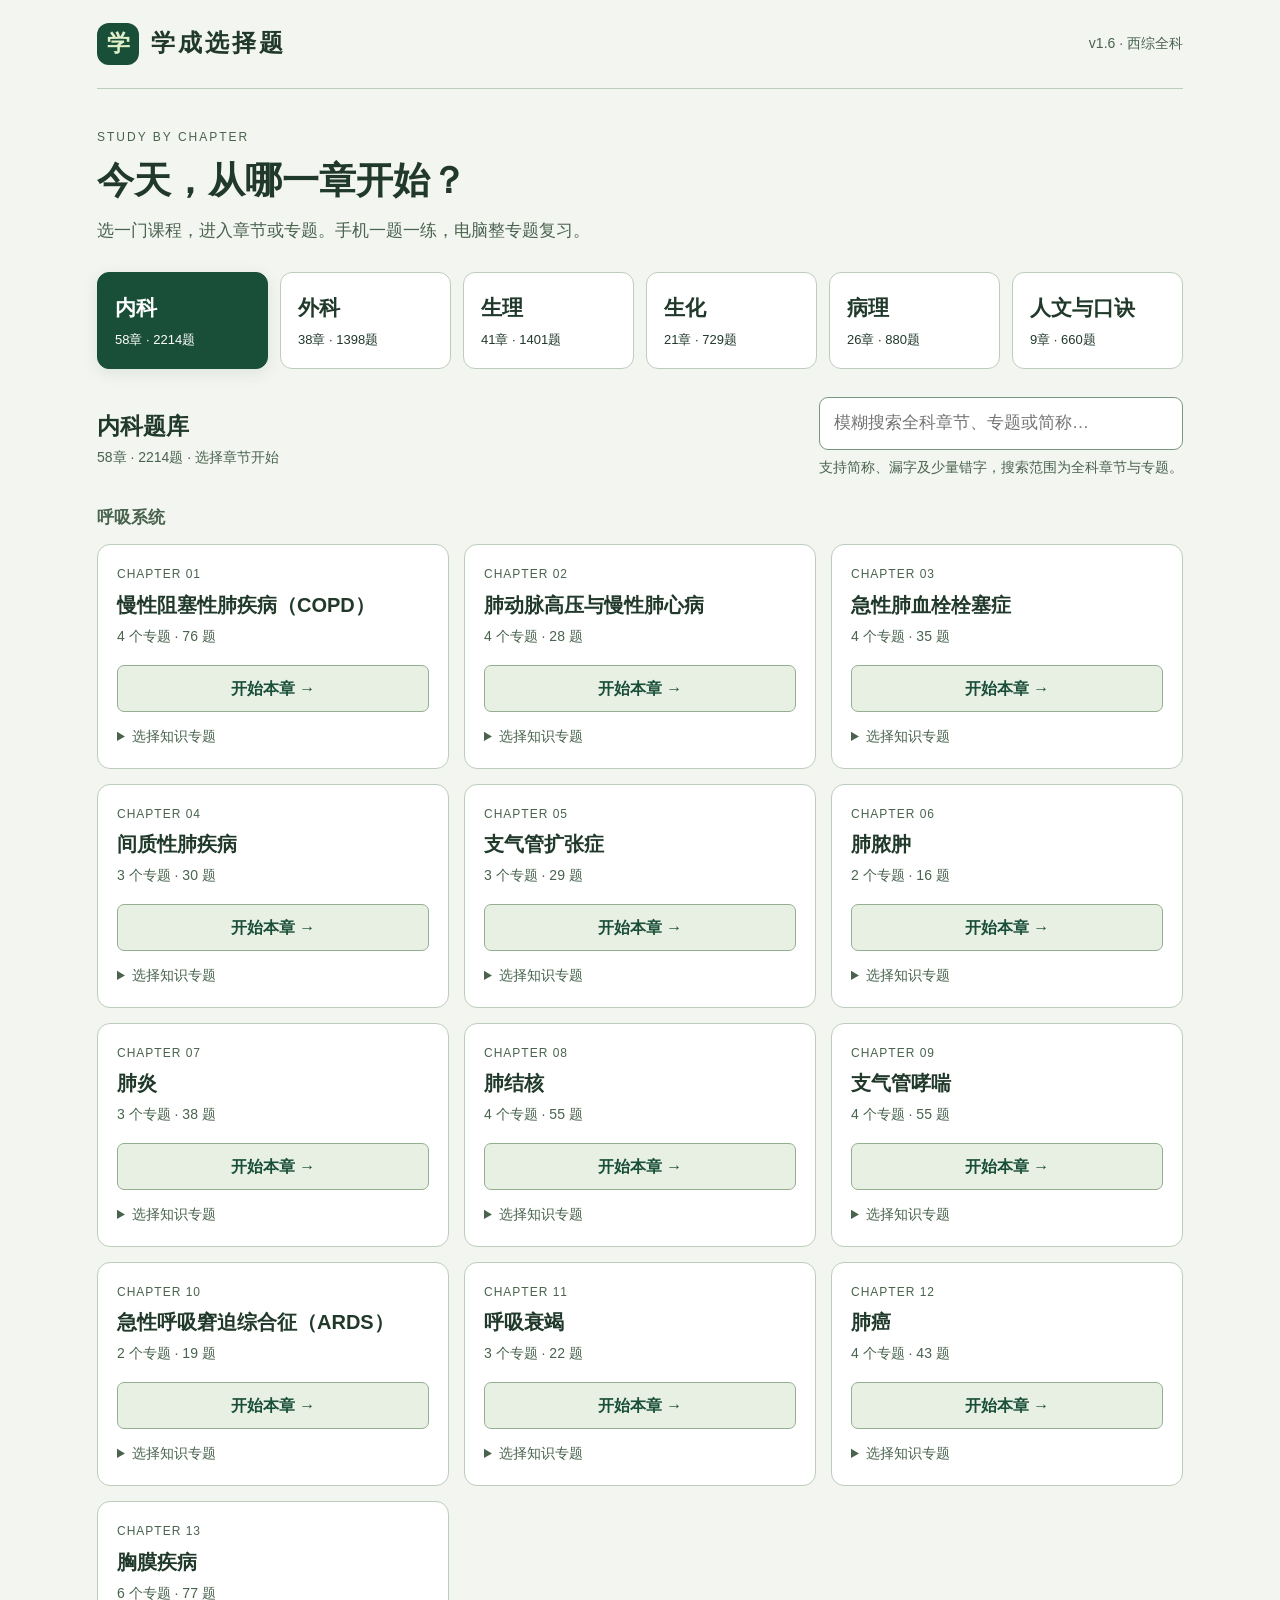
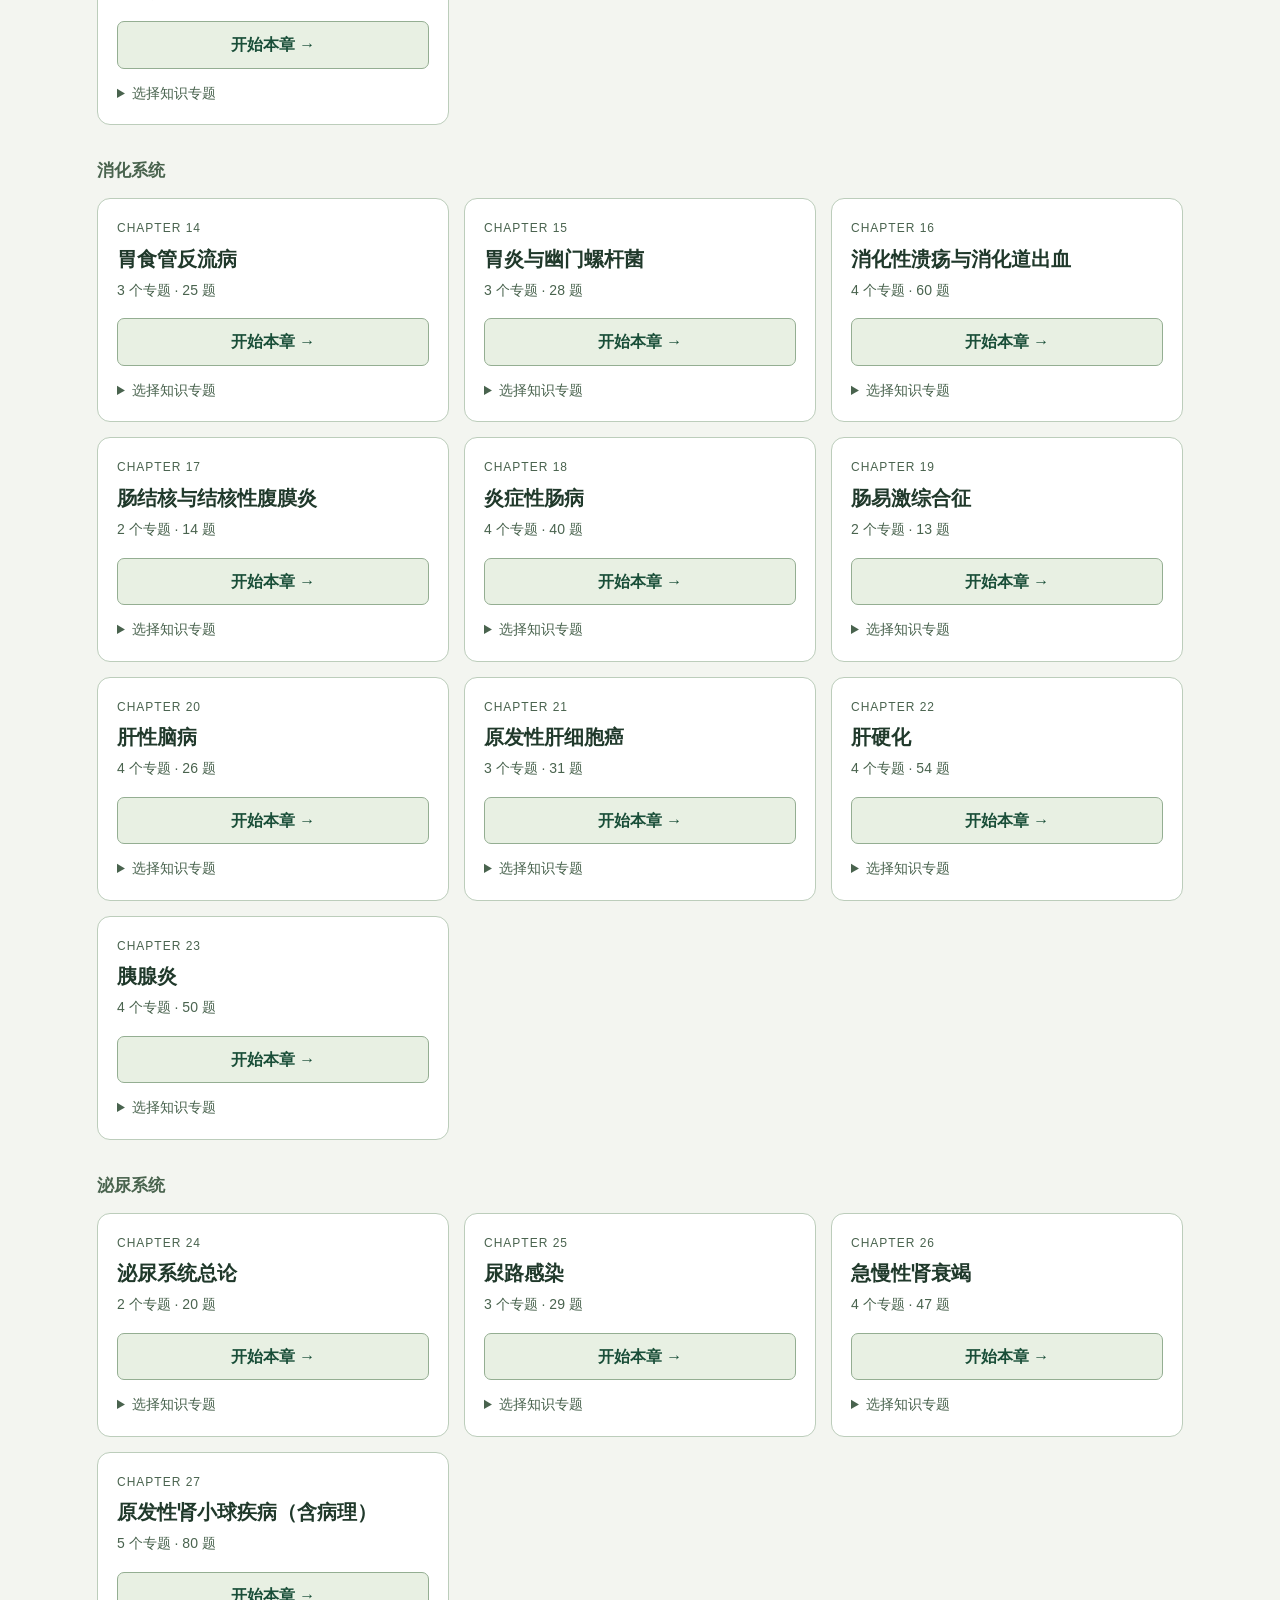
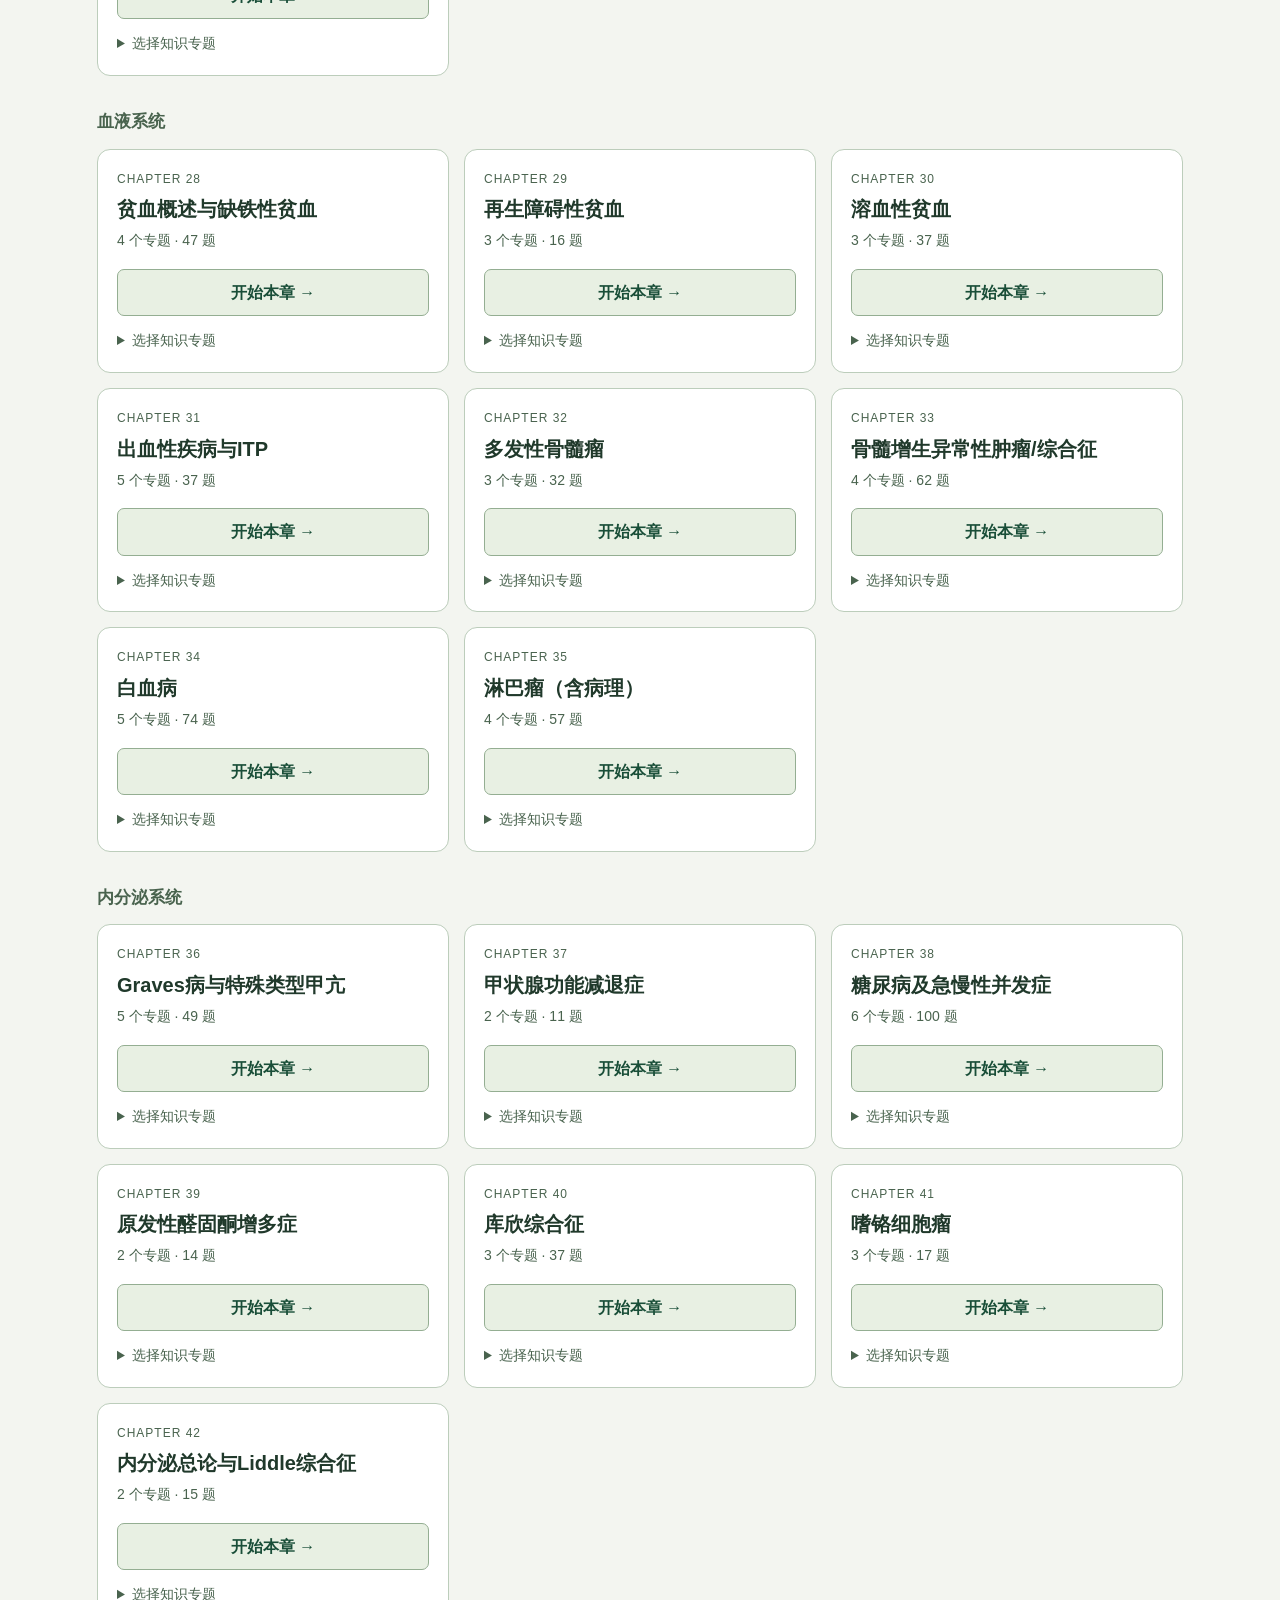
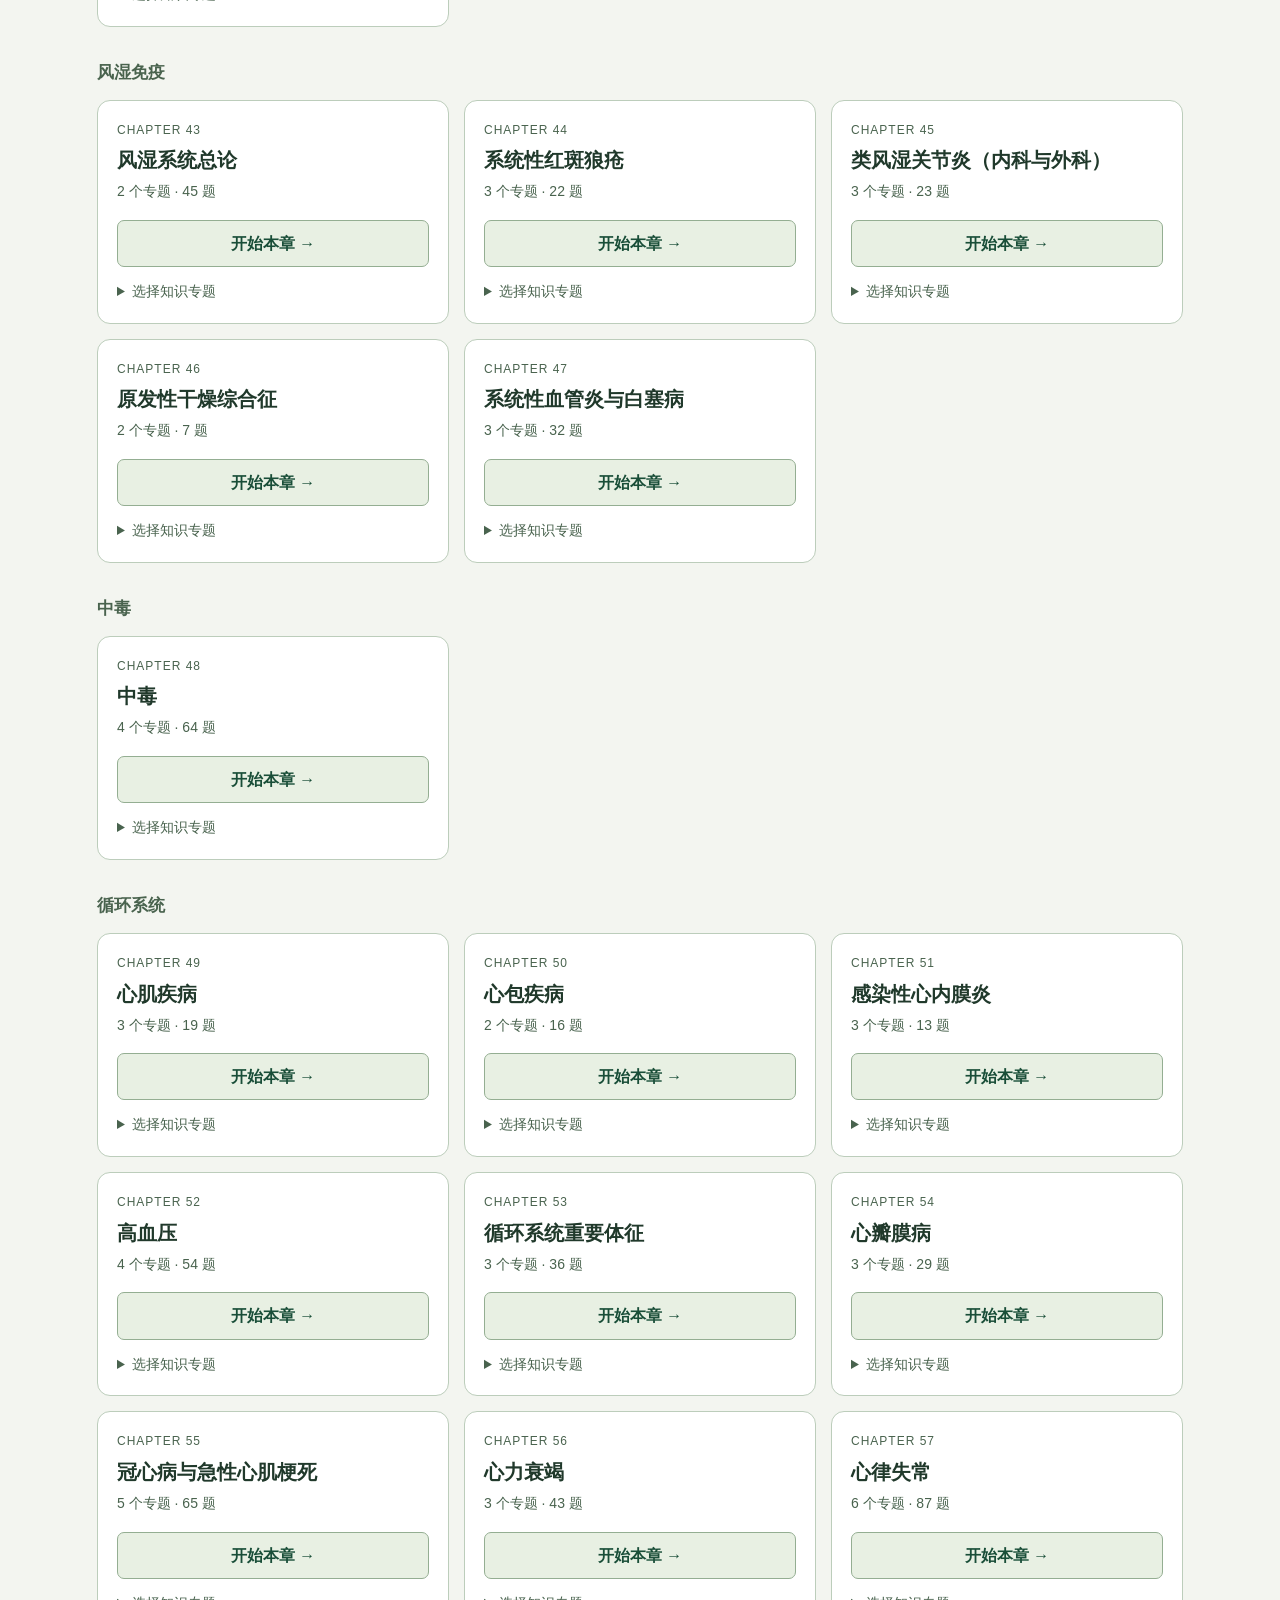
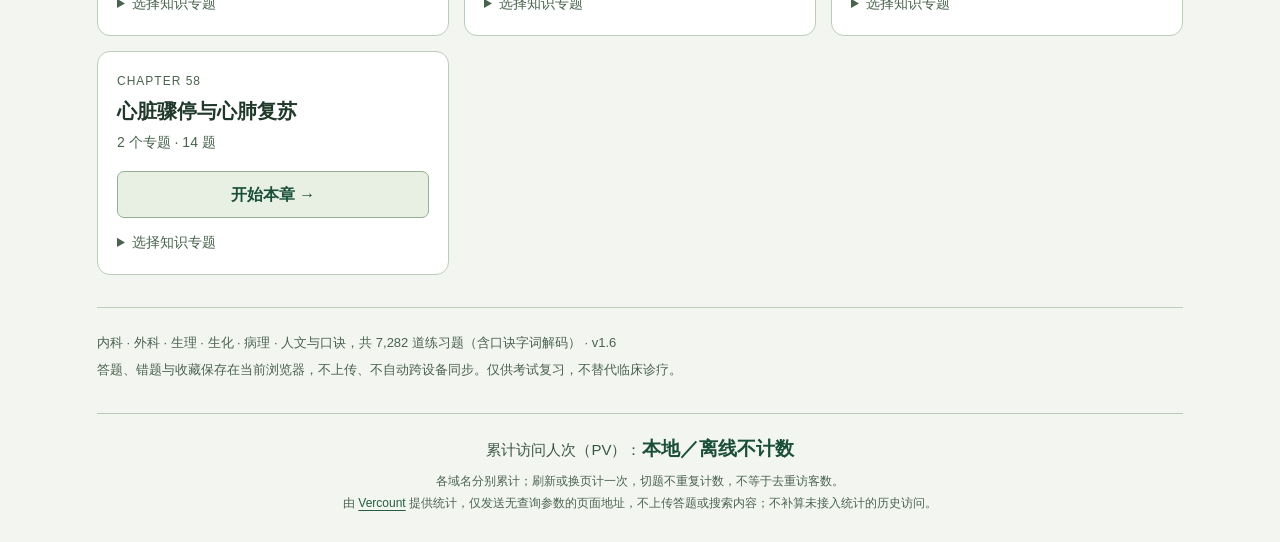
==== commit e55f0a3c: "v1.6 Replace duplicated mnemonic practice with source-word expansion drills" ====
--- a/docs/index.html
+++ b/docs/index.html
@@ -11,15 +11,15 @@
 .visit-counter{clear:both;max-width:1150px;margin:0 auto;padding:18px 24px 28px;border-top:1px solid #b7cbb5;text-align:center;color:#385641;font-size:15px;line-height:1.8;overflow-wrap:anywhere}.visit-counter p{margin:0 0 5px}.visit-counter strong{color:#194e38;font-size:19px;font-variant-numeric:tabular-nums}.visit-counter small{display:block;font-size:12px;color:#49634e}.visit-counter a{color:#245e40;text-decoration:underline;text-underline-offset:3px}@media(max-width:700px){.visit-counter{padding:17px 16px 25px;font-size:14px}.visit-counter strong{font-size:17px}.visit-counter small{font-size:12px}}
 
 </style></head>
-<body><div class="shell"><header><div class="brand"><span>学</span>学成选择题</div><span class="release">v1.5 · 西综全科</span></header>
+<body><div class="shell"><header><div class="brand"><span>学</span>学成选择题</div><span class="release">v1.6 · 西综全科</span></header>
 <main><section class="intro"><div class="eyebrow">STUDY BY CHAPTER</div><h1>今天，从哪一章开始？</h1><p>选一门课程，进入章节或专题。手机一题一练，电脑整专题复习。</p></section>
 <section class="resume" id="resume" hidden aria-label="继续上次练习"></section>
 <nav class="course-tabs" id="courses" aria-label="选择题库"></nav>
 <section aria-label="选择章节"><div class="catalog-toolbar"><div><h2 id="course-title"></h2><p id="course-count"></p></div><div class="home-search-box"><input id="chapter-search" class="search" type="search" placeholder="模糊搜索全科章节、专题或简称…" aria-label="搜索章节或知识专题" role="combobox" aria-autocomplete="list" aria-expanded="false" aria-controls="search-suggestions" autocomplete="off"><div id="search-suggestions" class="search-suggestions" role="listbox" aria-label="可能的搜索结果" hidden></div><p class="search-help">支持简称、漏字及少量错字，搜索范围为全科章节与专题。</p></div></div><div id="chapter-catalog"></div></section></main>
-<footer><p>内科 · 外科 · 生理 · 生化 · 病理 · 人文与口诀，共 8,397 道练习题（含口诀专题复练） · v1.5</p><p>答题、错题与收藏保存在当前浏览器，不上传、不自动跨设备同步。仅供考试复习，不替代临床诊疗。</p></footer></div>
+<footer><p>内科 · 外科 · 生理 · 生化 · 病理 · 人文与口诀，共 7,282 道练习题（含口诀字词解码） · v1.6</p><p>答题、错题与收藏保存在当前浏览器，不上传、不自动跨设备同步。仅供考试复习，不替代临床诊疗。</p></footer></div>
 <script>
 'use strict';
-const COURSES=[{"id":"internal","name":"内科","key":"xuecheng-internal-drag-v2","url":"./internal.html","file":"internal.html","chapters":[{"id":"resp-copd","name":"慢性阻塞性肺疾病（COPD）","system":"呼吸系统","questions":76,"modules":[{"id":"resp-copd-module-clinical","name":"临床表现与呼吸体征","keywords":["阻塞/限制与呼吸体征横向串联","症状的鉴别","痰液外观","肺气肿查体的同字段比较","第二心音强度","并发症的机制对应","症状顺序与叩诊"]},{"id":"resp-copd-module-function","name":"病理生理、肺功能与血气","keywords":["易混肺功能、血气和呼吸体征补充","肺气肿：弹性阻力 × 静态顺应性","肺功能：相同三项肺容积","肺功能：相同三项流速指标","首先累及部位","炎症细胞","肺功能变量的方向","两种顺应性的比较","缺氧与潴留的机制","呼气末压力关系","三种检查目的的同字段配伍","检查时点与规定界值","严重程度分级指标","GOLD肺功能分级","胸片所见","规定的肺容积比值界值","三项肺功能的同字段对照","病名与血气不能互换","Kronig峡的方向","语音震颤的部位比较","附加音类型"]},{"id":"resp-copd-module-assessment","name":"症状与加重风险评估","keywords":["症状、风险与ABE分组"]},{"id":"resp-copd-module-treatment","name":"稳定期与急性加重治疗","keywords":["祛痰药：三种成分逐一鉴别","支气管扩张药分类","同三药成分鉴别","讲义稳定期起始方案","预防措施","讲义氧流量数值","两项氧合目标","AECOPD讲义分级","明确意识障碍的通气支持","跨病期的药物作用","住院急性加重的讲义抗炎原则","讲义规定界值"]}]},{"id":"resp-pah","name":"肺动脉高压与慢性肺心病","system":"呼吸系统","questions":28,"modules":[{"id":"resp-pah-module-clinical","name":"肺心病临床与失代偿","keywords":["肺高压形成机制","第二心音的两字段比较","代偿与失代偿体征","命名体征与综合征"]},{"id":"resp-pah-module-tests","name":"辅助检查与心电判读","keywords":["读图：P波形态","读图：V1与V5的R/S","读图：QRS电轴","影像的规定尺寸界值","肺血管分布比较","胸片心影的同字段比较"]},{"id":"resp-pah-module-management","name":"肺心病急性加重处理","keywords":["心律失常类型","并发症对应","利尿影响的同字段比较","讲义所列利尿药组合","强心苷的安全关系","讲义所列强心苷组合"]},{"id":"resp-pah-module-pulmonary-hypertension","name":"肺动脉高压的评估与治疗","keywords":["两种检查目的比较","选用CCB的反应性条件","讲义CCB的心率条件","扩肺血管药分类"]}]},{"id":"resp-pe","name":"急性肺血栓栓塞症","system":"呼吸系统","questions":35,"modules":[{"id":"resp-pe-module-presentation","name":"病因、风险与临床表现","keywords":["栓子来源","下肢侧别与疼痛","三联征的同成分数比较","右心循环体征"]},{"id":"resp-pe-module-diagnosis","name":"疑诊、确诊与影像选择","keywords":["影像检查方法","血液标志物","动脉血气方向","CTPA同部位直接征象","通气与灌注的同字段比较"]},{"id":"resp-pe-module-antithrombotic","name":"抗栓药物的作用与鉴别","keywords":["抗血小板机制：双药成分鉴别","溶栓：三种成分逐一鉴别","基础治疗的类别","抗凝与纤溶药物"]},{"id":"resp-pe-module-strategy","name":"危险分层与治疗策略","keywords":["抗凝疗程的讲义分层","肺栓塞危险分层","不同危险层的起始策略","讲义规定的溶栓时间窗","出血并发症部位"]}]},{"id":"resp-ild","name":"间质性肺疾病","system":"呼吸系统","questions":30,"modules":[{"id":"resp-ild-module-clinical","name":"临床、影像与疾病鉴别","keywords":["间质病的诊断对应","肺功能与弥散量","低氧的主要机制"]},{"id":"resp-ild-module-management","name":"诊断检查与治疗","keywords":["IPF抗纤维化：双药成分鉴别","非侵入影像方法","取材与病原学方法","治疗与疾病对应","结节病的症状条件","间质病的药物类别"]},{"id":"resp-ild-module-sarcoid","name":"结节病的评估与鉴别","keywords":["结节病影像分期","肉芽肿与肺门侧别","两种疾病的PPD对照"]}]},{"id":"resp-bronchiectasis","name":"支气管扩张症","system":"呼吸系统","questions":29,"modules":[{"id":"resp-bronchiectasis-module-presentation","name":"病理、表现与并发症","keywords":["支扩：痰量 × 咯血 × 啰音","病理与疾病对应","扩张形成的主次机制","基础病因比较","好发肺段","干性支扩的症状","空洞壁厚与痰分层","咯血与杵状指","典型体温表现","肺部并发症","咯血量与严重程度"]},{"id":"resp-bronchiectasis-module-airway","name":"影像与气道、咯血处理","keywords":["影像检查选择","HRCT形态比较","药物与治疗目标","体位引流的讲义体位","咯血量的同字段规定界值","讲义弥漫与局限病变的处理"]},{"id":"resp-bronchiectasis-module-infection","name":"感染评估与抗菌药鉴别","keywords":["支扩感染：体温 × 痰量 × 脓性成分","抗铜绿碳青霉烯：双药成分鉴别","抗铜绿喹诺酮：双药成分鉴别","抗铜绿头孢：三种成分鉴别","经验治疗的病原侧重","抗菌药物近邻比较"]}]},{"id":"resp-abscess","name":"肺脓肿","system":"呼吸系统","questions":16,"modules":[{"id":"resp-abscess-module-presentation","name":"类型、病原与影像鉴别","keywords":["肺脓肿类型","肺脓肿病原","误吸体位与肺段","影像分布与空洞"]},{"id":"resp-abscess-module-management","name":"检查与疗效评估","keywords":["讲义病原与抗菌方案","病原标本培养","疗程与停药影像条件"]}]},{"id":"resp-pneumonia","name":"肺炎","system":"呼吸系统","questions":38,"modules":[{"id":"resp-pneumonia-module-pathogens","name":"环境、病原与病原学检查","keywords":["患病环境与感染途径对照","时间与潜伏期两个条件","CAP常见细菌","同四病原成分比较","HAP病原逐项鉴别","病原检查方法","抗体类别","核酸与其他病原检查"]},{"id":"resp-pneumonia-module-presentation","name":"临床与影像鉴别","keywords":["病原体与症状、痰液、影像","严重程度的同类评估变量","病变好发部位","肺段内扩展途径"]},{"id":"resp-pneumonia-module-management","name":"抗菌药、耐药与治疗例外","keywords":["敏感肺炎链球菌的药物","同三药成分比较","MSSA的讲义药物分组","MRSA的同四药成分比较","基础与重症联合的同字段比较","成人条件下的讲义双药名单","抗菌药类别比较","军团菌药物逐项鉴别","讲义休克起始处理","抗菌治疗的病原条件"]}]},{"id":"resp-tb","name":"肺结核","system":"呼吸系统","questions":55,"modules":[{"id":"resp-tb-module-presentation","name":"临床表现与病变类型","keywords":["肺结核：体温 × 盗汗 × 体重","气道狭窄的听诊类型","活动性继发结核病变类型","结核人群与好发部位","结节的三个影像字段","纵隔移位方向"]},{"id":"resp-tb-module-tests","name":"诊断检查与活动性评估","keywords":["结核活动性：症状 × 排菌 × 影像","结核检查方法","超敏反应分类","两种反应的抗原成分","材料规定时间范围","检查用途与局限","活动影像的同成分数组合","人群与接种史条件"]},{"id":"resp-tb-module-treatment","name":"治疗方案与药物安全","keywords":["抗结核药的菌群与不良反应","代谢分群","维生素的近邻比较","杀菌部位与作用性质","初治方案结构","耐药定义的双药组合","复治前的检查目的","热型比较"]},{"id":"resp-tb-module-complications","name":"并发症及特殊表现","keywords":["结核并发症、温度分级与特殊影像","肺结核病变类型","咯血的主次机制","命名影像形态","病变进展的播散途径"]}]},{"id":"resp-asthma","name":"支气管哮喘","system":"呼吸系统","questions":55,"modules":[{"id":"resp-asthma-module-presentation","name":"发病机制与临床表现","keywords":["哮喘：咳嗽 × 啰音","疾病病理本质","炎症细胞比较","免疫球蛋白与细胞的同字段组合","双介质作用鉴别","呼吸困难类型","诱发因素与时间","气流与听诊的双字段关系","不典型发作鉴别"]},{"id":"resp-asthma-module-tests","name":"肺功能与诊断检查","keywords":["不同状态的检查目的配伍","激发试验方向与规定界值","激发检查的状态与肺功能条件","检查方式鉴别","舒张试验双界值及逻辑","PEF两个时间尺度","发作阶段的两项血气","炎症标志方向与细胞","胸片改变","通气类型与残气量"]},{"id":"resp-asthma-module-medicines","name":"药物类别与维持治疗","keywords":["肥大细胞稳定药：双药成分鉴别","ICS：三种成分逐一鉴别","三种防治目的配伍","长期抗炎药类别","药名逐项分类与适用情境","长期联合类别","同双激素药名比较"]},{"id":"resp-asthma-module-assessment","name":"发作评估、控制与鉴别","keywords":["药物主要机制","讲义所列茶碱安全范围","急性发作分级","通气衰竭与支持方式","两种情境的液体管理","急性扩张气道双药类别","控制评估的四字段","症状控制分级","气流受限及气短鉴别"]}]},{"id":"resp-ards","name":"急性呼吸窘迫综合征（ARDS）","system":"呼吸系统","questions":19,"modules":[{"id":"resp-ards-module-diagnosis","name":"危险因素、机制与诊断","keywords":["肺水肿机制","低氧的主要机制","活性物质与稳定性","ARDS诊断同字段条件","两个检查目的"]},{"id":"resp-ards-module-management","name":"氧合评估与通气、液体管理","keywords":["氧合指数的运算","规定的氧合界值","ARDS分度","氧合指数计算","保持肺泡开放的设置","肺保护的同四字段组合","通气体位比较","PEEP作用方向逐项判断","PEEP作用与风险","ARDS的液体原则","氧合目标双界值","仰卧病变区域与性质"]}]},{"id":"resp-failure","name":"呼吸衰竭","system":"呼吸系统","questions":22,"modules":[{"id":"resp-failure-module-classification","name":"分型与氧合支持","keywords":["血气分型","两种呼衰主要机制","两型氧疗原则","同四疾病成分比较","疾病与分型机制","急性通气障碍同五疾病","慢性或急性通气障碍双疾病"]},{"id":"resp-failure-module-clinical","name":"低氧表现与纠正策略","keywords":["两种情境的药名例举","呼吸兴奋剂的机制边界","呼吸支持的前提","缺氧造血的双变量","肾代偿方向与解释"]},{"id":"resp-failure-module-ventilation","name":"通气并发症与酸碱评估","keywords":["血气与混合酸碱失衡判断","pH的规定界值与方向","二氧化碳的规定界值与方向","两项代谢指标的方向"]}]},{"id":"resp-lung-cancer","name":"肺癌","system":"呼吸系统","questions":43,"modules":[{"id":"resp-lung-cancer-module-pathology","name":"组织类型与肿瘤生物学","keywords":["肺癌：两种组织学类型交叉鉴别","组织类型比较","两类副癌综合征比较"]},{"id":"resp-lung-cancer-module-presentation","name":"局部与全身临床表现","keywords":["类癌：肤色 × 心率 × 胃肠 × 呼吸","局部侵犯症状对应","同三病变成分鉴别","局部与副癌综合征","同三器官转移部位","两类肿瘤的侧别比较"]},{"id":"resp-lung-cancer-module-diagnosis","name":"诊断检查、影像与治疗","keywords":["肺恶性征象：轮廓 × 边缘 × 空洞内壁","EGFR靶向：双药成分鉴别","检查目的的四字段比较","命名胸部影像","细胞毒化疗药物组合","可切除早期NSCLC主要方式","靶向药名比较","靶向分子改变"]},{"id":"resp-lung-cancer-module-stage","name":"TNM分期与扩展范围","keywords":["肿瘤原发灶分层","区域淋巴结分层","远处转移的成对分层"]}]},{"id":"resp-pleura","name":"胸膜疾病","system":"呼吸系统","questions":77,"modules":[{"id":"resp-pleura-module-fluid-analysis","name":"胸水机制与生化判别","keywords":["渗出/漏出病因、典型生化与Light标准","漏出机制：静水压 × 胶体渗透压","渗出/漏出：蛋白 × 李凡他 × 比重","两类病因的胸水性质","胸水形成机制","胸水葡萄糖方向","白蛋白梯度的规定界值"]},{"id":"resp-pleura-module-clinical","name":"胸水体征、影像与定位","keywords":["呼吸系统体征横向比较","肺下界：两种疾病交叉鉴别","积液常见症状","视诊双字段","两区域的传音体征","叩诊与肺下界","占位效应方向","摩擦音的液体量与呼吸关系","胸水四种检查目的","胸片形态鉴别","影像与胸膜病变","胸水量分度","肺下界移动变化","呼吸类型","大量胸水的双体征"]},{"id":"resp-pleura-module-differential","name":"胸水病因鉴别与处理","keywords":["脓胸：细胞 × WBC × pH","胸水：CEA数值 × 胸水/血清比值","胸水：ADA × 细胞分类","胸水病因鉴别","胸膜病变处理方法","胸膜腔内两类药物原则"]},{"id":"resp-pleura-module-haemothorax","name":"血胸的评估与变化","keywords":["血胸量分度","引流的双数值标准","明确持续出血的处理"]},{"id":"resp-pleura-module-pneumothorax","name":"气胸类型与临床鉴别","keywords":["气胸：叩诊 × 语颤 × 呼吸音","气胸分型","胸膜腔与大气压力比较","纵隔动态方向","破口气流方向","张力性气胸的紧急原则","讲义所列封堵时相","胸片形态鉴别","命名胸部体征","症状时间顺序"]},{"id":"resp-pleura-module-procedures","name":"抽液、闭式引流与并发症","keywords":["气胸拔管：肺扩张 × 气液引流","两次抽液的教学量限","抽液并发症","两类反应的同字段处理","并发症与机制配伍","两种引流的讲义位置","两种操作的教学呼吸时相","拔管前状态比较","失效管的三字段条件"]}]},{"id":"digest-gerd","name":"胃食管反流病","system":"消化系统","questions":25,"modules":[{"id":"digest-gerd-module-mechanisms","name":"屏障功能与促发因素","keywords":["反流发病环节","药物与LES压力"]},{"id":"digest-gerd-module-presentation","name":"临床表现与内镜分级","keywords":["反流性食管炎LA分级","食管与食管外表现","反流相关并发症"]},{"id":"digest-gerd-module-management","name":"检查、治疗与长期管理","keywords":["反流检查目的","食管疾病类型","随访检查方式","抑酸与促动力药","食管狭窄处理","体位与症状","处理目的与药物配伍"]}]},{"id":"digest-gastritis","name":"胃炎与幽门螺杆菌","system":"消化系统","questions":28,"modules":[{"id":"digest-gastritis-module-classification","name":"胃炎类型与鉴别","keywords":["黏膜损伤机制","慢性胃炎病因","黏膜炎症细胞","癌前病变处理","胃酸与血胃泌素","胃病类型鉴别","胃炎部位比较","胃炎分型与病因处理"]},{"id":"digest-gastritis-module-hp","name":"幽门螺杆菌：机制与检测","keywords":["Hp相关疾病","Hp检测方法","根除方案组成","Hp定居位置与鞭毛作用","Hp炎症损伤因子","Hp局部微环境","不同胃病的胃酸变化"]},{"id":"digest-gastritis-module-management","name":"治疗疗程与病理变化","keywords":["根除疗程","根除后复查间隔"]}]},{"id":"digest-ulcer","name":"消化性溃疡与消化道出血","system":"消化系统","questions":60,"modules":[{"id":"digest-ulcer-module-differential","name":"溃疡类型与临床鉴别","keywords":["特殊溃疡类型","溃疡腹痛节律比较","溃疡好发年龄比较","溃疡与并发症部位","胃酸与屏障机制","溃疡相关检查"]},{"id":"digest-ulcer-module-complications","name":"并发症识别与出血评估","keywords":["溃疡并发症","出血量教学界值","活动性出血证据"]},{"id":"digest-ulcer-module-treatment","name":"药物治疗与并发症处理","keywords":["腹腔穿刺液体特征","钡餐使用原则","抑酸与黏膜保护药","抑酸疗程","预防用药双成分","出血处理优先级","不同检查情境的止血路径","穿孔基础与手术处理","幽门梗阻的阶段处理"]},{"id":"digest-ulcer-module-postoperative","name":"胃术后异常的鉴别与处理","keywords":["胃术后并发症鉴别","术后出血原因","倾倒综合征方案","胃术后反流处理","术后典型时间窗","术后出血部位与检查","两种梗阻呕吐物的成分","远期并发症的时间对应","胃术后机械性梗阻鉴别"]}]},{"id":"digest-tb","name":"肠结核与结核性腹膜炎","system":"消化系统","questions":14,"modules":[{"id":"digest-tb-module-diagnosis","name":"肠结核与腹膜结核的诊断鉴别","keywords":["腹部结核临床类型","腹部结核检查","试验治疗时长","腹部结核并发症","病变部位","溃疡、病理与钡灌肠","腹水四字段比较"]},{"id":"digest-tb-module-management","name":"腹膜病变分型与处理指征","keywords":["结核性腹膜炎分型"]}]},{"id":"digest-ibd","name":"炎症性肠病","system":"消化系统","questions":40,"modules":[{"id":"digest-ibd-module-differential","name":"疾病鉴别与影像特点","keywords":["慢性肠病鉴别","肠病好发部位","肠镜与病理组合","肠病并发症","肠道钡灌肠征象","分布与狭窄形态"]},{"id":"digest-ibd-module-activity","name":"活动度、并发症与肠外表现","keywords":["UC活动程度指标","结肠影像形态","肠外表现与病情活动"]},{"id":"digest-ibd-module-treatment","name":"治疗阶段与药物选择","keywords":["5-ASA治疗阶段","局部给药剂型","氨基水杨酸制剂","活化与抗生素合用","药物类别与治疗阶段","静脉激素无效后的两种补救选择","肠病生物制剂靶点","两种非生物制剂的作用配伍"]},{"id":"digest-ibd-module-tests","name":"检查与局部并发症处理","keywords":["脓肿处理的引流与用药","肛瘘的内外科方案","激素诱导后的维持处理","诱导后的维持策略","肠道检查目的与集合"]}]},{"id":"digest-ibs","name":"肠易激综合征","system":"消化系统","questions":13,"modules":[{"id":"digest-ibs-module-diagnosis","name":"机制、表现与诊断","keywords":["IBS机制侧重点","IBS诊断时间组合","诊断时常规检查条件"]},{"id":"digest-ibs-module-management","name":"分型与症状管理","keywords":["IBS临床分型","对症药物的作用","促分泌机制","内脏感觉调节双成分","菌群与炎症调节药物"]}]},{"id":"digest-he","name":"肝性脑病","system":"消化系统","questions":26,"modules":[{"id":"digest-he-module-mechanisms","name":"病因、诱因与发病机制","keywords":["假性神经递质前体：双成分鉴别","肝性脑病病因","肝性脑病诱因","发病机制学说","芳香族与支链氨基酸"]},{"id":"digest-he-module-assessment","name":"临床分期与评估","keywords":["肝性脑病临床分期"]},{"id":"digest-he-module-gut","name":"饮食与肠道处理","keywords":["肝性脑病：两种灌肠液成分鉴别","讲义蛋白质原则比较","导泻药双成分","灌肠成分的禁忌核查","肠道降氨药","肝性脑病检查目的配伍"]},{"id":"digest-he-module-medicines","name":"药物作用与神经精神处理","keywords":["支链氨基酸：三种成分鉴别","氨基酸制剂的作用","神经精神症状用药","烦躁处理的药物组合","药物与受体作用","硫酸镁禁忌条件集合"]}]},{"id":"digest-hcc","name":"原发性肝细胞癌","system":"消化系统","questions":31,"modules":[{"id":"digest-hcc-module-presentation","name":"病因、病理与临床表现","keywords":["肝癌伴癌：血糖 × 红细胞","HCC病因比较","HCC大体病理分型","肝癌转移途径","淋巴结转移部位","肝外血道转移部位","中晚期临床表现","急性变化的原因"]},{"id":"digest-hcc-module-diagnosis","name":"影像、筛查与确诊检查","keywords":["肝脏影像学比较表","筛查的标志物与影像","肝脏供血与供氧","肝癌检查目的对应"]},{"id":"digest-hcc-module-management","name":"治疗选择与肝储备评估","keywords":["讲义米兰标准数值组合","肝癌治疗方式","肝脏局部介入技术","移植前肿瘤因素","残肝体积规定界值","肝功能与ICG15组合","破裂出血止血方式集合","危急时的止血操作","根治与分子靶向治疗"]}]},{"id":"digest-cirrhosis","name":"肝硬化","system":"消化系统","questions":54,"modules":[{"id":"digest-cirrhosis-module-presentation","name":"病因与全身效应","keywords":["肝硬化：白蛋白 × 白球比","肝硬化病因比较","病因抗体线索","沉积部位与阻塞位置","肝后型病因集合","遗传代谢性病因","肝功能与临床效应","低白蛋白教学界值","肝硬化体征侧重点","激素变化比较","激素变化比较","脾亢血细胞减少顺序","水肿起始与方向","大出血后的体征"]},{"id":"digest-cirrhosis-module-ascites","name":"腹水机制、鉴别与处理","keywords":["白蛋白梯度界值","腹水体征量级","浊音、移动性与尺压","肝硬化影像检查","腹水利尿药比较","联合利尿剂规定剂量比","门脉高压介入措施","白蛋白补充规定比例","腹水回输限制","有效容量下降的并发症","肝病确诊方法与目的"]},{"id":"digest-cirrhosis-module-bleeding","name":"静脉曲张出血与预防","keywords":["内镜操作比较","出血性休克处置优先级","出血预防措施","感染预防抗菌药类别","血管加压素禁忌集合","暂时止血方式","急性出血用药作用"]},{"id":"digest-cirrhosis-module-complications","name":"并发症及相关病理生理","keywords":["肝硬化并发症鉴别与治疗","腹膜炎抗菌覆盖","血栓早晚期处理","肝肾综合征治疗方式","肝体积与病因类型","肾损害性质","改善血流与扩容组合"]}]},{"id":"digest-pancreatitis","name":"胰腺炎","system":"消化系统","questions":50,"modules":[{"id":"digest-pancreatitis-module-pathogenesis","name":"病因、损伤机制与表现","keywords":["酶与损害对应","急性重症并发症","胰腺炎病因诱因","甘油三酯规定界值","代谢异常与病因","内镜胆胰管操作","腹痛与体位","腹部体征名称","讲义镇痛药对照"]},{"id":"digest-pancreatitis-module-assessment","name":"严重度与实验室评估","keywords":["严重程度分类表","酶学检查的标本与时间窗","预后相关化验指标","血糖与预后时间关系","重症血淀粉酶三种结果","酶学教学倍数界值"]},{"id":"digest-pancreatitis-module-complications","name":"感染、并发症与胰周积液","keywords":["胰周积液四类对应","感染典型时间","坏死比例教学界值","感染证据三字段","腹内压教学界值","酶学标本组合","胰腺影像检查"]},{"id":"digest-pancreatitis-module-management","name":"治疗选择与慢性胰腺病变","keywords":["慢性胰腺炎：腹痛 × 体重 × 血糖 × 大便","基础处理方案","肠功能恢复后的营养途径","肠黏膜相关氨基酸","嵌顿结石内镜处理三字段","胰管与胰腺影像组合","胰腺疾病药物与目的"]}]},{"id":"renal-overview","name":"泌尿系统总论","system":"泌尿系统","questions":20,"modules":[{"id":"renal-overview-module-urinalysis","name":"蛋白、血尿与尿沉渣判读","keywords":["蛋白尿机制类型","白蛋白排出量教学范围","尿沉渣计数界值","尿红细胞形态","管型与病变"]},{"id":"renal-overview-module-function","name":"肾功能检查的目的","keywords":["分肾功能检查","检查目的配伍"]}]},{"id":"renal-uti","name":"尿路感染","system":"泌尿系统","questions":29,"modules":[{"id":"renal-uti-module-pathogenesis","name":"感染途径、病原与特殊背景","keywords":["尿路感染传播途径","病原体与背景","复杂性尿感背景","菌尿定义三字段","无症状菌尿人群"]},{"id":"renal-uti-module-differential","name":"感染部位与诊断检查","keywords":["急性膀胱炎与肾盂肾炎鉴别","尿路病变的管型","细菌学共同证据","慢性肾盂肾炎功能损害","细菌学方法与用途","上尿路影像检查","抗菌治疗时间比较"]},{"id":"renal-uti-module-management","name":"用药、疗程与并发症","keywords":["讲义常用抗菌药类别","急性肾盂肾炎并发症","尿源性脓毒血症危险因素"]}]},{"id":"renal-failure","name":"急慢性肾衰竭","system":"泌尿系统","questions":47,"modules":[{"id":"renal-failure-module-aki","name":"急性肾损伤的病因与分期","keywords":["AKI病因和分期","AKI阶段：血钾 × 并发症","纠酸后的电解质变化"]},{"id":"renal-failure-module-differential","name":"急性肾损伤检查与鉴别","keywords":["AKI：尿钠 × FENa","AKI：尿比重 × 尿渗透压","AKI机制类型","AKI尿沉渣管型","AKI三条任选诊断条件","GFR相关清除率","分肾GFR合成方法","每日尿量规定界值","少尿期讲义补液公式","多尿期讲义补液比例"]},{"id":"renal-failure-module-ckd","name":"慢性肾脏病分期与全身变化","keywords":["慢性肾衰系统表现","慢性肾衰严重并发症","血液学机制","讲义贫血治疗集合","尿毒素分子量比较","尿毒素分子量分类","肾性骨病类型","CKD分期","CKD肾大小例外","慢性肾衰神经系统表现"]},{"id":"renal-failure-module-management","name":"肾衰治疗、透析与并发症","keywords":["控制蛋白尿与血压","饮食限制与热量","透析情境与并发症","磷结合药物性质与作用"]}]},{"id":"renal-glomerular","name":"原发性肾小球疾病（含病理）","system":"泌尿系统","questions":80,"modules":[{"id":"renal-glomerular-module-syndromes","name":"临床综合征与免疫机制","keywords":["分类、免疫与临床综合征","临床综合征比较","肾病病理检查目的","肾病综合征必备定量标准","水肿主导机制","RAAS与起始水肿部位","肾性高血压机制与进展"]},{"id":"renal-glomerular-module-nephritis","name":"急性与急进性肾炎","keywords":["前驱感染至血尿间隔","肾炎增生细胞组合","电镜部位与形态","免疫荧光形态","肾脏肉眼形态","急性肾炎降压药类别","现症感染用药","急性肾炎整体治疗原则","急进性肾炎三型","新月体相关细胞","强化与基础治疗比较","基础免疫治疗双成分","稳定后移植等待界限"]},{"id":"renal-glomerular-module-nephrotic","name":"肾病综合征及治疗反应","keywords":["肾病病理类型与激素反应","血栓部位比较","病理类型与并发症","肾静脉血栓检查目的","预防抗凝教学界值","抗凝与抗血小板药","激素疗程与减量原则","免疫治疗药物","难治性肾病备选药对","其他治疗的药物类别","营养物代谢紊乱"]},{"id":"renal-glomerular-module-pathology","name":"病理沉积与免疫荧光","keywords":["电镜沉积部位","补体与免疫病理疾病"]},{"id":"renal-glomerular-module-differential","name":"IgA、慢性肾炎及相关鉴别","keywords":["原发与继发肾小球疾病","免疫物与沉积部位","IgA肾病组织类型","感染至血尿的时间比较","IgA不同场景治疗配伍","顺序、年龄与损害部位","利尿剂转换教学界值","慢性肾炎治疗目标","隐匿性肾炎处理原则","肾炎镜下病理","病理类型与进展速度"]}]},{"id":"blood-ida","name":"贫血概述与缺铁性贫血","system":"血液系统","questions":47,"modules":[{"id":"blood-ida-module-classification","name":"贫血定义、分类与严重度","keywords":["红细胞体积分类","网织红与红系反应","全血细胞减少的疾病关系","贫血Hb教学界值","贫血严重度"]},{"id":"blood-ida-module-iron","name":"铁代谢、病因与缺铁表现","keywords":["铁的价态与环节","铁吸收部位","铁的储存与运输蛋白","缺铁发生机制","红细胞形态与着色","贫血相关循环后果","红细胞形态","红系核浆发育"]},{"id":"blood-ida-module-tests","name":"实验室指标与贫血鉴别","keywords":["缺铁实验室指标","四类贫血的铁代谢鉴别","红细胞指数完整界值"]},{"id":"blood-ida-module-management","name":"补铁治疗与疗效评估","keywords":["补铁治疗的目的与途径","材料内铁剂选择","铁吸收影响组合","补铁疗效指标","补铁反应的教学时程","血红蛋白与储备恢复"]}]},{"id":"blood-aa","name":"再生障碍性贫血","system":"血液系统","questions":16,"modules":[{"id":"blood-aa-module-mechanisms","name":"病因与骨髓衰竭机制","keywords":["病毒病因的材料对应","化学因素的剂量关系","骨髓衰竭机制"]},{"id":"blood-aa-module-diagnosis","name":"血象、骨髓与相关鉴别","keywords":["骨髓检查策略","极重型再障的完整界值","低增生骨髓的进一步评估","红系核浆发育"]},{"id":"blood-aa-module-management","name":"治疗选择与造血支持","keywords":["血液成分支持","再障治疗的作用类别","雄激素的教学起效时程"]}]},{"id":"blood-hemolysis","name":"溶血性贫血","system":"血液系统","questions":37,"modules":[{"id":"blood-hemolysis-module-classification","name":"溶血病因与发生部位","keywords":["溶血病因与发生部位","骨髓内破坏的疾病组合"]},{"id":"blood-hemolysis-module-diagnosis","name":"溶血证据、形态与病因诊断","keywords":["溶血：UCB × 尿胆原 × 尿胆红素","病因诊断、形态与治疗","红系代偿的指标方向","溶血指标的诊断意义","血管内溶血的证据","溶血相关试验","急性血管内溶血的材料组合"]},{"id":"blood-hemolysis-module-management","name":"特异检查与脾切除、移植选择","keywords":["HSCT适合的完整材料清单","渗透脆性与溶血盐浓度","红细胞变形与脾滞留","破坏部位与切脾关系","材料内手术年龄节点"]}]},{"id":"blood-bleeding","name":"出血性疾病与ITP","system":"血液系统","questions":37,"modules":[{"id":"blood-bleeding-module-mechanisms","name":"出血机制与临床部位","keywords":["出血机制与临床部位"]},{"id":"blood-bleeding-module-coagulation","name":"凝血途径与检测判读","keywords":["血友病：BT × APTT × PT","凝血途径：APTT × PT","止血检测系统归属"]},{"id":"blood-bleeding-module-itp-diagnosis","name":"血小板减少的诊断与鉴别","keywords":["ITP：巨核细胞数量 × 产板型","ITP：BT × CRT × 血块收缩 × 凝血","血小板减少与骨髓鉴别","出血警示线索"]},{"id":"blood-bleeding-module-itp-management","name":"ITP治疗与疗程","keywords":["ITP治疗层级","ITP激素机制与疗程","材料内激素疗程","复发与再治疗反应"]},{"id":"blood-bleeding-module-haemostasis","name":"止血药的作用配伍","keywords":["止血药的作用环节"]}]},{"id":"blood-mm","name":"多发性骨髓瘤","system":"血液系统","questions":32,"modules":[{"id":"blood-mm-module-diagnosis","name":"临床、实验室与形态诊断","keywords":["骨髓瘤：红细胞形态 × ESR","骨髓瘤主要损害组合","骨病的影像组合","骨病评估的影像检查","尿蛋白成分","骨髓浆细胞教学界值","免疫电泳与克隆性","免疫球蛋白类型","单克隆与正常免疫球蛋白"]},{"id":"blood-mm-module-stage","name":"分期、风险与治疗选择","keywords":["ISS及R-ISS图表补齐","R-ISS遗传高危与D-S组合阈值","骨痛及高钙的材料内药物","高黏滞的净化方式","材料内影像检查限制","讲义诱导方案名称","D-S肾功能亚型条件","D-S分期与满足逻辑","肿瘤负荷指标方向","预后因素的材料组合","D-S条件的完整配伍","D-S M蛋白完整界值"]},{"id":"blood-mm-module-renal","name":"肾损害与并发症","keywords":["骨髓瘤肾损害的完整关系"]}]},{"id":"blood-mds","name":"骨髓增生异常性肿瘤/综合征","system":"血液系统","questions":62,"modules":[{"id":"blood-mds-module-classification","name":"疾病界限与遗传、形态分型","keywords":["MDS分型与疾病界限","TP53双等位失活的表内条件","原始细胞分类界限","遗传定义型的细胞比例与核型条件","遗传定义型的原始细胞与排除条件","遗传定义型的比例界限","形态定义型的原始细胞比例","低增生型的定义字段","纤维化型的原始细胞界值"]},{"id":"blood-mds-module-morphology","name":"病态造血与鉴别","keywords":["MDS病态造血图表逐系补齐","外周血三系模式","Ret的基础与例外","造血过程比较","巨核细胞数量与形态","骨髓组织与培养组合","染色体常见改变的配伍","贫血与骨髓近邻鉴别","粒系核形态","巨核系形态比较"]},{"id":"blood-mds-module-risk","name":"风险评分与细胞遗传预后","keywords":["IPSS-R单项评分矩阵","IPSS-R总分危险度分层","IPSS-R染色体预后组"]},{"id":"blood-mds-module-management","name":"治疗策略与适应人群","keywords":["材料内联合化疗组成","根治与疾病控制手段","去甲基化药物成分","白血病类型比较"]}]},{"id":"blood-leukemia","name":"白血病","system":"血液系统","questions":74,"modules":[{"id":"blood-leukemia-module-classification","name":"急性白血病细胞类型","keywords":["急性白血病FAB细胞类型"]},{"id":"blood-leukemia-module-phenotype","name":"细胞化学、免疫与遗传鉴别","keywords":["NAP全关系与遗传预后","EGIL1998免疫积分逐格对应","白血病细胞化学鉴别","AML亚型免疫表型","造血细胞来源","AML遗传亚型"]},{"id":"blood-leukemia-module-clinical","name":"浸润、并发症与疗效评估","keywords":["AML亚型与浸润特点","白血病类型与浸润","淋巴肿瘤来源","髓外浸润部位","血液病症状机制","遗传事件与材料内预后","白细胞教学界值","MRD与缓解及复发风险","典型庇护所部位"]},{"id":"blood-leukemia-module-management","name":"治疗方案与药物不良反应","keywords":["化疗药的特征不良反应","急性白血病方案的对象","同一药物组的局部途径","局部放疗范围","材料内预处理配伍","讲义防治高尿酸条目","减细胞方式与M3限制","ATRA后并发情况的材料处理"]},{"id":"blood-leukemia-module-cml","name":"慢性髓系白血病分期与处理","keywords":["CML分期与治疗","材料内CML药物比较","CML疾病控制方式","反应性与肿瘤性白血象","疗效状态分类"]}]},{"id":"blood-lymphoma","name":"淋巴瘤（含病理）","system":"血液系统","questions":57,"modules":[{"id":"blood-lymphoma-module-assessment","name":"诊断、临床分期与范围","keywords":["血液病检查目的配伍","全身症状分组逻辑","淋巴瘤临床分期","分期时的器官归类","类型、首发与扩散模式"]},{"id":"blood-lymphoma-module-pathology","name":"病理实体与特殊表现","keywords":["NHL病理实体与特殊表现","霍奇金细胞及亚型","典型瘤细胞形态","霍奇金肿瘤细胞来源"]},{"id":"blood-lymphoma-module-phenotype","name":"免疫、遗传与病毒关系","keywords":["淋巴瘤染色体对应","阴性表型和EBV关系","双标记配伍","三标记成分比较","套细胞表列四标记","滤泡性淋巴瘤表列标记","Burkitt表列标记","皮肤T表型方向","NK/T三标记方向","增生性质与克隆性"]},{"id":"blood-lymphoma-module-management","name":"恶性程度与治疗选择","keywords":["血液病联合方案名称","生物制剂名称比较","感染相关治疗对象","早期治疗方式的配伍","非霍奇金淋巴瘤类别"]}]},{"id":"endo-graves","name":"Graves病与特殊类型甲亢","system":"内分泌系统","questions":49,"modules":[{"id":"endo-graves-module-presentation","name":"甲亢表现与全身效应","keywords":["甲亢：骨质 × 血钙 × 尿钙","甲状腺毒症的病因比较","甲亢伴无力的血钾机制","眼部体征命名","突眼的机制与相对程度","眼病活动期的抗炎类别","两种功能状态的水肿分布","血压三个字段的配伍","脂质指标变化方向"]},{"id":"endo-graves-module-orbit","name":"眼病活动度与分级","keywords":["GO美国甲状腺学会0–6级"]},{"id":"endo-graves-module-diagnosis","name":"功能检查与特殊类型","keywords":["甲状腺功能检查指标","妊娠时结合蛋白与检测配伍","甲状腺自身抗体比较","两项激素的教学变化顺序","特殊甲状腺毒症类型"]},{"id":"endo-graves-module-management","name":"药物、放射碘与手术选择","keywords":["甲亢药物的材料内选择","抗甲状腺药安全处理","甲亢治疗方式","妊娠手术的讲义时段","基础代谢教学估算","基础代谢教学分级","术前基础代谢教学界值","两种治疗的材料内限制","结合蛋白与总激素的方向"]},{"id":"endo-graves-module-crisis","name":"急性危象与治疗安全","keywords":["危象药物的材料内作用"]}]},{"id":"endo-hypothyroid","name":"甲状腺功能减退症","system":"内分泌系统","questions":11,"modules":[{"id":"endo-hypothyroid-module-diagnosis","name":"病因分类与功能检查","keywords":["甲状腺功能状态比较","两种自身免疫甲状腺病配伍","水肿性质与沉积物","代谢、消化与反射配伍"]},{"id":"endo-hypothyroid-module-management","name":"替代治疗与监测","keywords":["材料内替代激素与适用状态","缺血性心脏病时的起始与调量","两类甲减的材料内监测","原发性甲减的医源性清单"]}]},{"id":"endo-diabetes","name":"糖尿病及急慢性并发症","system":"内分泌系统","questions":100,"modules":[{"id":"endo-diabetes-module-classification","name":"分型、胰岛功能与糖代谢诊断","keywords":["糖尿病分型及胰岛功能","T1DM：三种抗体成分鉴别","糖耐量：空腹 × OGTT 2小时","胰岛功能释放曲线","分型与材料所列主要死因","糖代谢诊断的规定界值","两种糖化指标的时间窗","材料内HbA1c目标","空腹与非空腹的目标配伍","检测样本与数值方向","胰岛功能试验的目的比较"]},{"id":"endo-diabetes-module-acute","name":"急性代谢紊乱的鉴别与处理","keywords":["两种高血糖危象比较","两种危象的重点检查配伍","材料内初始液体类型","胰岛素制剂与途径","两种危象的材料内血糖节点","材料内补钾条件组合","材料内补碱界值与顺序","材料内胰岛素教学量级","材料内低渗液的完整条件"]},{"id":"endo-diabetes-module-microvascular","name":"肾脏、视网膜与风险分级","keywords":["肾病G与A分层","糖肾GA分级进展风险矩阵全格","肾小球病理模式","早期肾病的两种排泄指标","肾病条目的两类治疗配伍","视网膜分期的形态特征","视网膜异常的阶段定位","不同视网膜状态的处理配伍"]},{"id":"endo-diabetes-module-chronic","name":"神经病变与代谢危险因素","keywords":["糖尿病神经受累类型","足部病变的参与因素","血脂情形与药物类别","两种风险状态的LDL-C目标","黄斑水肿的材料内两种手段"]},{"id":"endo-diabetes-module-medicines","name":"胰岛素、降糖药与安全选择","keywords":["口服及注射降糖药作用与选择","胰岛素具体制剂名称","类似物成分的三药比较","夜间曲线与材料内处理","磺脲类具体药物","降糖药类别与材料内限制","合并ASCVD的材料内药物清单","肾糖阈与尿糖判断","促泌类别的两项清单","一般干预与药物选择","餐后高血糖的材料内类别"]},{"id":"endo-diabetes-module-self-management","name":"综合管理与日常干预","keywords":["综合管理措施的归类"]}]},{"id":"endo-aldosterone","name":"原发性醛固酮增多症","system":"内分泌系统","questions":14,"modules":[{"id":"endo-aldosterone-module-diagnosis","name":"临床、生化与心电评估","keywords":["读图：T/U波及节律","原醛：醛固酮 × 肾素 × AngⅡ","原醛表现的时序","原醛的血钾关系","酸碱失衡比较","血钠与尿钾的方向","尿量与尿比重","激素筛查比值","肌肉与胃肠表现"]},{"id":"endo-aldosterone-module-management","name":"病因与治疗选择","keywords":["肾上腺病变部位","原醛药物比较","腺瘤治疗部位","其他材料内药物"]}]},{"id":"endo-cushing","name":"库欣综合征","system":"内分泌系统","questions":37,"modules":[{"id":"endo-cushing-module-etiology","name":"病因、临床与相关综合征","keywords":["皮质醇过多的表现时序","脂肪分布与外形配伍","皮肤、骨与精神表现配伍","ACTH相关病因类别","低钾碱中毒相关病因","库欣病的垂体组织类型","异位分泌肿瘤的材料清单","病因与ACTH依赖性的配伍","肾上腺相关命名情况","病变命名与激素来源","垂体病变的完整组成","不同来源的激素病因链","同一器官序列的肿瘤成分"]},{"id":"endo-cushing-module-diagnosis","name":"功能、定位与病因鉴别","keywords":["库欣：尿游离皮质醇 × 昼夜节律","库欣扩展鉴别表中的量级及例外","地塞米松剂量与材料内结果","病因定位的教学模式","结节性病变的激素与定位组合"]},{"id":"endo-cushing-module-management","name":"外科治疗与激素替代","keywords":["手术部位与激素替代时程","治疗失败后的材料内路径","内分泌作用靶点的药物配伍","双侧切除后的反馈与监测","术后替代与手术范围"]}]},{"id":"endo-pheochromocytoma","name":"嗜铬细胞瘤","system":"内分泌系统","questions":17,"modules":[{"id":"endo-pheochromocytoma-module-clinical","name":"发作表现与激素效应","keywords":["嗜铬发作：头痛 × 心率 × 出汗 × 面色","肿瘤组织来源","主要分泌物比较","消化效应的分泌物配伍","肿瘤分泌物与腹泻","血管活性肽的作用"]},{"id":"endo-pheochromocytoma-module-diagnosis","name":"循环变化与诊断检查","keywords":["确证、激发与定位检查","检测干扰的材料组合"]},{"id":"endo-pheochromocytoma-module-management","name":"围手术期药物与顺序","keywords":["术前阻断的受体类别","讲义术前阻断时程","受体阻断的先后","β阻断使用条件","术中血压变化的材料用药","术后高血压的原因组合"]}]},{"id":"endo-overview","name":"内分泌总论与Liddle综合征","system":"内分泌系统","questions":15,"modules":[{"id":"endo-overview-module-axes","name":"内分泌机制与靶腺轴","keywords":["内分泌异常发生机制","三级内分泌轴","内分泌综合征比较"]},{"id":"endo-overview-module-differential","name":"高血压低钾的内分泌鉴别","keywords":["Liddle：肾素 × 醛固酮","低钾高血压的机制鉴别","钠转运的部位与活性","原醛与Liddle用药机制","双侧肾上腺皮质改变"]}]},{"id":"rheum-overview","name":"风湿系统总论","system":"风湿免疫","questions":45,"modules":[{"id":"rheum-overview-module-classification","name":"疾病范畴与临床特征","keywords":["风湿疾病范畴表逐项分类补齐","风湿疾病的临床比较","风湿疾病的同级分类"]},{"id":"rheum-overview-module-management","name":"抗风湿药物的作用类别","keywords":["NSAIDs材料内比较","症状控制与病情控制","抗风湿药物的类别","硬化相关抗体的完整成分","肌炎相关抗体对照"]}]},{"id":"rheum-sle","name":"系统性红斑狼疮","system":"风湿免疫","questions":22,"modules":[{"id":"rheum-sle-module-phenotype","name":"抗体与临床表现的关系","keywords":["SLE抗体与临床关系"]},{"id":"rheum-sle-module-activity","name":"疾病活动与相关综合征","keywords":["抗磷脂：血栓 × 妊娠 × 血小板","自身抗体谱的成分","活动性评估的抗体比较"]},{"id":"rheum-sle-module-management","name":"器官损害与治疗选择","keywords":["皮肤、黏膜与诱因配伍","系统受累的组织病变","关节破坏与畸形可复性","尿检两个字段的配伍","血细胞与溶血时Ret配伍","基础治疗药物比较","治疗作用与材料内方案","材料内生物制剂成分"]}]},{"id":"rheum-ra","name":"类风湿关节炎（内科与外科）","system":"风湿免疫","questions":23,"modules":[{"id":"rheum-ra-module-clinical","name":"关节与关节外表现","keywords":["关节组织的起始病变","受累关节与分布","休息与活动的关系","关节畸形的临床评价","结节性皮损名称","风湿相关综合征名称","自身抗体名称比较"]},{"id":"rheum-ra-module-diagnosis","name":"诊断标准与影像分期","keywords":["RA影像分期与诊断框架","《外科学》旧标准的完整关系"]},{"id":"rheum-ra-module-management","name":"治疗与疾病鉴别","keywords":["传统DMARD药物比较","桥梁治疗的剂量与时程","NSAIDs材料内药物比较","靶向与生物作用类别","材料内手术方式的两项配伍","SLE与RA比较"]}]},{"id":"rheum-sjogren","name":"原发性干燥综合征","system":"风湿免疫","questions":7,"modules":[{"id":"rheum-sjogren-module-diagnosis","name":"免疫学证据与鉴别","keywords":["干燥综合征：双抗体成分鉴别"]},{"id":"rheum-sjogren-module-management","name":"症状管理与相关表现","keywords":["材料内促分泌药物成分","有无脏器损害的治疗角色","皮疹相关疾病名称","两类红斑的材料内对应"]}]},{"id":"rheum-vasculitis","name":"系统性血管炎与白塞病","system":"风湿免疫","questions":32,"modules":[{"id":"rheum-vasculitis-module-classification","name":"血管炎分类与免疫诊断","keywords":["Chapel Hill亚类逐项归属","两病配伍与血管层级","同级病变层级分类","小血管病的材料表项","ANCA相关病型比较","确证与范围评估的检查目的","三类抗体的材料内病型关系"]},{"id":"rheum-vasculitis-module-small-vessel","name":"小血管炎的临床鉴别","keywords":["肾脏临床表现组合","免疫沉积与急进性肾炎分型","材料内肾外受累组合","免疫治疗与单抗靶点配伍"]},{"id":"rheum-vasculitis-module-behcet","name":"白塞病的识别与处理","keywords":["黏膜、皮肤与眼部表现","不同表现的材料内治疗角色","白塞条目的具体药物比较"]}]},{"id":"toxicology","name":"中毒","system":"中毒","questions":64,"modules":[{"id":"toxicology-module-recognition","name":"暴露线索与全身表现","keywords":["气味与皮肤","全身表现","气味与皮肤变化的顺序"]},{"id":"toxicology-module-organophosphate","name":"有机磷：机制、表现与病程","keywords":["有机磷症状","有机磷机制与反跳","运动终板效应的前后时相","有机磷相关酶靶标"]},{"id":"toxicology-module-severity","name":"严重度与并发症识别","keywords":["分度与并发症","两种用药状态的对照"]},{"id":"toxicology-module-management","name":"解毒、去污与治疗安全","keywords":["解毒药配伍","血液净化方法比较","材料内液体禁忌配伍","硫酸镁的材料内限制清单","有机磷相关药物名称","支持治疗与解毒作用配伍","不同情形的主要损伤风险","金属与材料内药物分类"]}]},{"id":"cardio-myocardium","name":"心肌疾病","system":"循环系统","questions":19,"modules":[{"id":"cardio-myocardium-module-diagnosis","name":"病因、结构与功能鉴别","keywords":["心肌结构与功能逐项鉴别","病理改变比较","两种超声征象比较","主要功能障碍比较","病因与结构鉴别","两种检查目的"]},{"id":"cardio-myocardium-module-clinical","name":"血流动力学与临床体征","keywords":["肥厚型心肌病杂音变化"]},{"id":"cardio-myocardium-module-management","name":"治疗策略与风险评估","keywords":["心肌病药物类别与机制","减轻梗阻的手术介入","心脏装置目的鉴别"]}]},{"id":"cardio-pericardium","name":"心包疾病","system":"循环系统","questions":16,"modules":[{"id":"cardio-pericardium-module-clinical","name":"临床体征与血流动力学","keywords":["摩擦音、积液与压塞","胸部附加音鉴别","命名体征鉴别"]},{"id":"cardio-pericardium-module-diagnosis","name":"检查、心电与病因鉴别","keywords":["读图：广泛ST改变鉴别","心包两种检查目的","两种影像的征象比较","心包炎病因鉴别","两种心影扩大的同字段对照"]}]},{"id":"cardio-endocarditis","name":"感染性心内膜炎","system":"循环系统","questions":13,"modules":[{"id":"cardio-endocarditis-module-clinical","name":"基础病与外周表现","keywords":["周围体征比较","症状频率比较","心脏并发症比较","累及瓣膜比较","先天畸形成分"]},{"id":"cardio-endocarditis-module-differential","name":"临床类型与病程鉴别","keywords":["急性亚急性的双字段对照","两型典型病原","两型药名例举配伍"]},{"id":"cardio-endocarditis-module-management","name":"诊断证据与干预指征","keywords":["病原与结构检查目的","赘生物位置鉴别"]}]},{"id":"cardio-hypertension","name":"高血压","system":"循环系统","questions":54,"modules":[{"id":"cardio-hypertension-module-assessment","name":"血压、靶器官与危险分层","keywords":["诊室血压分级","血压升高的成分","眼底病变分级","动态血压规定界值","本讲义危险分层"]},{"id":"cardio-hypertension-module-clinical","name":"急症、目标与继发病因","keywords":["升压与急性靶器官损害","临床损害模式鉴别","分阶段降压的教学双界值","本讲义控制目标界值","继发病因鉴别"]},{"id":"cardio-hypertension-module-strategy","name":"合并症与降压药选择","keywords":["合并症与药物类别","同层级药名鉴别"]},{"id":"cardio-hypertension-module-pharmacology","name":"药物作用与不良反应","keywords":["降压药类别与特点","CCB药名分类","血管扩张部位比较","两药最大作用时间对照","两个阶段的作用机制"]}]},{"id":"cardio-diagnostics","name":"循环系统重要体征","system":"循环系统","questions":36,"modules":[{"id":"cardio-diagnostics-module-sounds","name":"心音、附加音与周期","keywords":["心音强度变化的疾病集合","心音与瓣膜关闭","两个心音的时相对照","第三四心音的时相","有效心房收缩与心音","附加音与疾病","第二心音分裂类型","两循环压力与第二心音"]},{"id":"cardio-diagnostics-module-murmurs","name":"瓣膜听诊、杂音与心界","keywords":["听诊区与瓣膜","杂音时相与瓣膜病","心尖舒张期杂音的病因","心室增大与方向"]},{"id":"cardio-diagnostics-module-pulse","name":"脉搏特征与相关疾病","keywords":["脉搏短绌与节律","交替脉的功能关系","脉搏名称鉴别"]}]},{"id":"cardio-valves","name":"心瓣膜病","system":"循环系统","questions":29,"modules":[{"id":"cardio-valves-module-differential","name":"瓣膜病的结构与体征鉴别","keywords":["瓣膜病与血流动力学","压力首先升高的心腔","命名心脏附加音","二尖瓣装置损伤","周围血管征鉴别"]},{"id":"cardio-valves-module-diagnosis","name":"临床评估与心电判读","keywords":["读图：P波与心腔扩大","二狭的症状比较","大量咯血的血管来源","肺淤血影像与病变","命名综合征鉴别","合并房颤后的听诊变化"]},{"id":"cardio-valves-module-management","name":"治疗策略与干预选择","keywords":["瓣膜手术介入的适用条件"]}]},{"id":"cardio-coronary","name":"冠心病与急性心肌梗死","system":"循环系统","questions":65,"modules":[{"id":"cardio-coronary-module-presentation","name":"冠脉病变与胸痛鉴别","keywords":["胸痛类型鉴别","冠脉综合征临床类型","两种斑块结构对照","粥样硬化病变阶段","泡沫细胞来源"]},{"id":"cardio-coronary-module-ecg","name":"心电、标志物与梗死定位","keywords":["读图：心梗导联定位","读图：心梗变化与讲义时相","读图：后壁附加导联","心脏血液标志物","读图：同类T波形态比较","读图：ST与Q波双字段"]},{"id":"cardio-coronary-module-assessment","name":"活动耐量与临床时相","keywords":["CCS活动耐量分级"]},{"id":"cardio-coronary-module-complications","name":"梗死并发症与循环状态","keywords":["心梗后结构与炎症并发症","早期危险性心律失常","两个心梗部位的节律联系","Killip分级","Forrester分型","右室梗死的前负荷关系"]},{"id":"cardio-coronary-module-management","name":"抗缺血、抗栓与再灌注","keywords":["再灌注与检查方式","抗心绞痛药类","抗心绞痛单药机制","抗血小板与抗凝药名","降脂药机制","再灌注方式与时机","冠脉与心肌检查目的"]}]},{"id":"cardio-heart-failure","name":"心力衰竭","system":"循环系统","questions":43,"modules":[{"id":"cardio-heart-failure-module-classification","name":"分期、功能与急性分型","keywords":["射血分数类别","心衰病程分期","步行试验的讲义分度","灌注与淤血分型","血流动力学与治疗类别"]},{"id":"cardio-heart-failure-module-diagnosis","name":"负荷、淤血与检查评估","keywords":["心室负荷改变","心衰诱因比较","肺与体循环淤血鉴别","右心衰体征价值比较","脉搏变化模式","三种检查目的的同字段比较","血液标志物的主要用途","肺淤血胸片征象","两项标志物的教学界值"]},{"id":"cardio-heart-failure-module-management","name":"药物与器械治疗","keywords":["心衰器械的治疗目的鉴别","心衰药物单名与机制","强心苷节律不良反应","讲义所列视觉不良反应","电解质与强心苷中毒风险","器械的主要目的"]}]},{"id":"cardio-arrhythmia","name":"心律失常","system":"循环系统","questions":87,"modules":[{"id":"cardio-arrhythmia-module-basics","name":"心电基础与心腔判断","keywords":["读图：PR间期测量","读图：电压小格","读图：时间小格","读图：P波与心腔增大","心腔增大的心电图对应","读图：波段与电生理过程","读图：间期起止事件"]},{"id":"cardio-arrhythmia-module-supraventricular","name":"室上性心律与预激","keywords":["读图：窦性、室上性与房性心律","读图：PR、QRS起始与ST-T","快速节律发生机制","室上速折返类型","心律治疗方式","旁路情境的药名鉴别"]},{"id":"cardio-arrhythmia-module-ventricular","name":"早搏与室性心律","keywords":["读图：室性节律与房室分离","读图：早搏及其形式","电解质的近邻比较"]},{"id":"cardio-arrhythmia-module-af","name":"房颤评估与抗凝","keywords":["房颤持续时间与分型","房颤的同类体征","本讲义心脏病因比较","本讲义心外病因比较","房颤转为慢而规则的鉴别","抗凝药物与机制","抗凝机制比较","INR教学目标范围","两种抗凝药与拮抗药","转复前后的时间对照","房颤介入的不同目的","稳定房颤心室率药类"]},{"id":"cardio-arrhythmia-module-conduction","name":"传导异常与停搏鉴别","keywords":["读图：室内传导形态","读图：窦房传导与停搏鉴别","读图：四类房室传导阻滞","房室阻滞与心音变化"]},{"id":"cardio-arrhythmia-module-management","name":"药物、器械与电治疗","keywords":["读图：监护节律与电治疗","抗心律失常药分类","胺碘酮不良反应鉴别","起搏模式鉴别","电治疗的节律条件","不可逆缓慢传导的器械目的"]}]},{"id":"cardio-arrest","name":"心脏骤停与心肺复苏","system":"循环系统","questions":14,"modules":[{"id":"cardio-arrest-module-recognition","name":"骤停识别与复苏环节","keywords":["不同年龄猝死的病因","骤停时心律比较","CAB三个环节的同字段比较","初级复苏教学顺序"]},{"id":"cardio-arrest-module-management","name":"复苏参数与节律处理流程","keywords":["成人按压的四字段教学参数","两种波形的教学能量","本页复苏用药途径例举","流程中的可除颤节律","教学流程的复评时段","肾上腺素的教学剂量与间隔","胺碘酮的两次教学剂量","利多卡因三阶段教学剂量","硫酸镁的教学剂量范围"]}]}]},{"id":"surgery","name":"外科","key":"xuecheng-surgery-drag-v1","url":"./surgery.html","file":"surgery.html","chapters":[{"id":"surg-01","name":"颈部疾病","system":"颈部和胸部疾病","questions":66,"modules":[{"id":"surg-01-module-diagnosis","name":"结节、炎症与颈部肿块鉴别","keywords":["颈前肿大与囊肿鉴别","甲状腺结节良恶性线索","甲状舌管囊肿的切除范围","甲状腺检查与随访指标","甲状腺检查与随访指标"]},{"id":"surg-01-module-cancer","name":"甲状腺癌：病理、分期与随访","keywords":["甲状腺癌病理与转移鉴别","分化型甲状腺癌术后TSH目标","55岁以下分化型甲状腺癌分期","甲状腺术后随访标志物比较","分化型甲状腺癌TSH抑制时长","甲状腺癌治疗与术后残留"]},{"id":"surg-01-module-preparation","name":"甲亢用药、术前准备与指征","keywords":["甲状腺用药的作用对应","甲亢术前准备与手术范围","甲状腺手术指征与禁忌","甲亢术前给药顺序","甲状腺相关时间界值","抗甲状腺药相关规定界值"]},{"id":"surg-01-module-operation","name":"切除范围、清扫与术中保护","keywords":["甲状腺疾病与讲义术式","分化型甲状腺癌淋巴结处理","甲状腺术中保护与甲旁腺后果","甲状腺疾病与讲义术式"]},{"id":"surg-01-module-complications","name":"术后气道、神经、低钙与危象","keywords":["甲状腺术后神经损伤配伍","甲状腺术后并发症鉴别","甲状腺危象用药辨别","甲状腺术后异常的针对处理"]},{"id":"surg-01-module-parathyroid","name":"甲旁亢与检查目的","keywords":["甲旁腺异常的组合与类型","原发甲旁亢常见病因与分型","甲旁亢的临床分型","甲旁亢检查目的配伍","甲旁亢检查目的配伍"]}]},{"id":"surg-02","name":"食管疾病","system":"颈部和胸部疾病","questions":17,"modules":[{"id":"surg-02-module-pathology","name":"食管癌病理、部位与扩散","keywords":["食管癌大体类型鉴别","食管癌深度和病理组织类型","食管癌常见部位","食管癌地区组织学比较","食管癌侵犯结构与表现"]},{"id":"surg-02-module-differential","name":"吞咽困难鉴别与检查","keywords":["食管相关疾病对应","食管癌筛查与确诊"]},{"id":"surg-02-module-treatment","name":"切除、重建与贲门失弛缓治疗","keywords":["食管重建替代器官","食管常见术式与适应证"]}]},{"id":"surg-03","name":"乳腺癌","system":"颈部和胸部疾病","questions":69,"modules":[{"id":"surg-03-module-differential","name":"乳房肿块、疼痛与溢液鉴别","keywords":["乳房肿块与溢液鉴别","乳头溢液性质配伍","乳头凹陷原因的口诀关系","乳房常见病的处理方向"]},{"id":"surg-03-module-biology","name":"危险因素、病理与转移","keywords":["乳腺癌危险因素与癌前病变","乳腺癌病理类型及特殊表现","乳腺癌常见象限","乳腺癌体征与受侵结构","乳腺癌转移路径与时相","乳腺受体状态的可靠组合","乳腺癌分型的检测项目"]},{"id":"surg-03-module-stage","name":"TNM与临床分期","keywords":["乳腺癌T分期条件比较","乳腺癌N分期条件比较","乳腺癌TNM组合与临床分期","乳腺解剖分期表的边界格"]},{"id":"surg-03-module-tests-operation","name":"检查、淋巴解剖与术式","keywords":["乳腺手术结构差异","前哨淋巴结与腋窝处理","乳腺癌随访肿瘤标志物","胸小肌与腋窝淋巴结分组","乳腺检查用途配伍"]},{"id":"surg-03-module-adjuvant","name":"受体、绝经状态与辅助治疗","keywords":["乳腺辅助用药：受体和绝经状态鉴别","保乳后的局部辅助治疗","乳腺癌辅助药物类别","乳腺癌讲义中的化疗高危因素"]},{"id":"surg-03-module-mastitis","name":"乳腺炎、脓肿切口与药物影响","keywords":["哺乳相关药物影响：由不良影响反认药类","乳房脓肿位置与切口"]}]},{"id":"surg-04","name":"其它颈胸部疾病","system":"颈部和胸部疾病","questions":13,"modules":[{"id":"surg-04-module-injury","name":"胸部损伤：识别、支持与探查","keywords":["胸部损伤临床类型鉴别","肋骨骨折高发节段","胸壁损伤与支持措施","创伤性窒息机制","胸伤合并腹部损伤评估"]},{"id":"surg-04-module-mediastinum","name":"纵隔肿瘤定位","keywords":["纵隔位置与肿瘤配伍"]}]},{"id":"surg-05","name":"胃肿瘤","system":"腹部和肠道疾病","questions":43,"modules":[{"id":"surg-05-module-pathology","name":"早期定义、大体类型与胃壁肿瘤","keywords":["进展期胃癌大体分型","胃壁肿瘤鉴别","早期胃癌定义与深度","早期胃癌特殊类型界值","胃肠间质瘤生物学行为指标"]},{"id":"surg-05-module-stage","name":"侵犯深度、转移与TNM","keywords":["胃癌转移部位","胃癌T分期深度","胃癌N分期计数"]},{"id":"surg-05-module-tests","name":"检查用途与随访标志物","keywords":["胃癌辅助血清标志物","胃肿瘤检查目的"]},{"id":"surg-05-module-nodes","name":"胃周淋巴结与D2范围","keywords":["胃周淋巴结编号的同字段比较","胃周淋巴结编号的同字段比较","胃周淋巴结编号的同字段比较","胃周淋巴结编号的同字段比较","胃周淋巴结编号的同字段比较","胃周淋巴结编号的同字段比较","胃癌D2材料范围与不清扫组","胃癌D2外组别口诀","胃窦癌淋巴结站别对照"]},{"id":"surg-05-module-treatment","name":"内镜、外科与靶向治疗","keywords":["胃癌内镜治疗的讲义筛选条件","胃癌手术目的分类","跨肿瘤靶向药关系"]}]},{"id":"surg-06","name":"腹腔感染","system":"腹部和肠道疾病","questions":19,"modules":[{"id":"surg-06-module-peritonitis","name":"腹膜炎：疼痛、病原与转归","keywords":["壁层与脏层腹膜疼痛特性","腹膜炎：由人群和感染途径识别病原","腹膜炎体征与转归","腹膜炎体征与转归"]},{"id":"surg-06-module-fluid","name":"腹腔液性状鉴别","keywords":["腹腔穿刺液鉴别"]},{"id":"surg-06-module-abscess","name":"脓肿定位、检查与引流","keywords":["腹腔脓肿：定位后选择首列检查","盆腔脓肿的引流方向","腹腔脓肿定位"]}]},{"id":"surg-07","name":"腹部损伤","system":"腹部和肠道疾病","questions":28,"modules":[{"id":"surg-07-module-identify","name":"创伤分类、器官定位与症状时相","keywords":["腹部脏器损伤鉴别","腹部损伤分类参照","腹部损伤常见器官","损伤器官与腹膜炎时相"]},{"id":"surg-07-module-complications","name":"脏器特异线索与迟发并发症","keywords":["腹部脏器损伤特殊并发症"]},{"id":"surg-07-module-tests","name":"游离气、腹膜后气与液体成分","keywords":["腹部外伤气体位置与部位","腹部创伤影像的讲义对照","腹部损伤的液体成分鉴别"]},{"id":"surg-07-module-treatment","name":"止血、复苏、探查与脏器处理","keywords":["腹部创伤探查和复苏原则","腹部探查顺序","脾破裂的讲义处理要点","结直肠外伤的讲义处理分层","肝损伤入肝血流控制的解剖"]}]},{"id":"surg-08","name":"肠梗阻","system":"腹部和肠道疾病","questions":29,"modules":[{"id":"surg-08-module-diagnosis","name":"痛吐胀停：病因、部位与机制","keywords":["肠梗阻病因与影像","梗阻部位与症状组合","不同背景的肠梗阻病因","肠梗阻分型和肠鸣音","肠梗阻分型和肠鸣音"]},{"id":"surg-08-module-torsion","name":"肠扭转：易感因素、方向与处理","keywords":["肠扭转易感结构与诱因","肠扭转方向与坏死后重建","扭转肠坏死后的讲义处理"]},{"id":"surg-08-module-ischemia","name":"绞窄、闭袢与肠系膜血管病","keywords":["绞窄性梗阻的警示证据","闭袢性肠梗阻关系","肠系膜血管病与鉴别","肠系膜静脉血栓危险背景"]},{"id":"surg-08-module-management","name":"基本处理与并发情况","keywords":["肠梗阻基本处理的字段比较","频繁呕吐后的呼吸并发症鉴别","尖锐消化道异物的严重后果"]}]},{"id":"surg-09","name":"急性阑尾炎","system":"腹部和肠道疾病","questions":32,"modules":[{"id":"surg-09-module-diagnosis","name":"右下腹痛：机制、定位、鉴别与检查","keywords":["右下腹痛：阑尾炎与穿孔的跨病比较","阑尾炎试验与体征","阑尾炎发生机制及转移痛","阑尾体表定位与痛觉转变","育龄女性急性右下腹痛的病史","慢性阑尾炎传统造影线索"]},{"id":"surg-09-module-course","name":"病理阶段、脓肿与手术路径","keywords":["阑尾炎阶段：从表现反认病理","阑尾炎讲义术中处理组合","阑尾周围脓肿与特殊人群"]},{"id":"surg-09-module-special","name":"老幼病孕：不典型表现","keywords":["特殊阑尾炎：避免用轻症或白细胞误排除"]},{"id":"surg-09-module-complications","name":"感染扩散与术后并发症","keywords":["阑尾术后并发症鉴别","阑尾炎感染并发症鉴别","残株炎的材料长度界值","阑尾术后并发症的针对处理与机制"]}]},{"id":"surg-10","name":"大肠癌","system":"腹部和肠道疾病","questions":14,"modules":[{"id":"surg-10-module-diagnosis","name":"左右侧鉴别与扩散转移","keywords":["左右结肠癌：病理形态与主导表现","大肠癌转移路径与常见远处部位"]},{"id":"surg-10-module-tests","name":"诊断、分期与随访检查","keywords":["大肠癌CEA结果的意义","大肠癌检查用途配伍","大肠癌检查用途配伍"]},{"id":"surg-10-module-operation","name":"保肛、造口、切缘与转移灶处理","keywords":["直肠癌术式辨认","直肠癌保肛与不保肛的结构前提","大肠癌切缘的材料规定","可切除局限肝转移的大肠癌","Hartmann术的适用情境"]}]},{"id":"surg-11","name":"其它大肠与肛管疾病","system":"腹部和肠道疾病","questions":27,"modules":[{"id":"surg-11-module-anatomy","name":"齿状线：痛觉、血流、淋巴与癌种","keywords":["齿状线上下的解剖生理对照","齿状线上下的引流方向","齿状线与淋巴及癌种"]},{"id":"surg-11-module-hemorrhoids","name":"痔：分度、位置与疼痛例外","keywords":["内痔临床分度","肛管病变体位钟点","混合痔与内痔疼痛例外","内痔出现疼痛的例外"]},{"id":"surg-11-module-differential","name":"肛周疼痛、肛裂与脓肿鉴别","keywords":["肛周疾病症状鉴别","肛裂三联征与异常位置","肛裂异常位置的鉴别线索","明显肛裂疼痛与直肠指检"]},{"id":"surg-11-module-treatment","name":"肛周病处理与肛瘘括约肌关系","keywords":["肛周病变：识别后选择针对处理","肛瘘：完整比较高低位与复杂程度","肛瘘常见类型与病程关系"]}]},{"id":"surg-12","name":"腹外疝","system":"腹部和肠道疾病","questions":51,"modules":[{"id":"surg-12-module-anatomy","name":"股环、腹股沟管与疝结构","keywords":["疝的组成：只由定义反认结构名","股环的四周边界","腹股沟管壁的主要结构","深环与直疝三角位置","直疝三角的三界"]},{"id":"surg-12-module-differential","name":"斜疝、直疝、股疝与鞘膜积液","keywords":["斜疝与直疝：四字段同结构比较","腹外疝种类与解剖","斜疝直疝与精索相对位置","疝嵌顿风险比较","鞘膜积液的触诊与体位对照"]},{"id":"surg-12-module-type","name":"临床类别、特殊内容物与复发","keywords":["特殊嵌顿疝内容物","腹外疝临床类别","疝内容物与类型口诀","术后再次出现疝的类别"]},{"id":"surg-12-module-treatment","name":"修补术式、绞窄与肠管活力","keywords":["传统疝修补术的靶结构","疝修补选择的讲义分层","疝绞窄与坏死肠段的材料原则","疝内容物肠坏死证据"]}]},{"id":"surg-13","name":"细菌性肝脓肿","system":"肝胆胰脾疾病","questions":19,"modules":[{"id":"surg-13-module-origin-anatomy","name":"感染来源、病原与肝解剖","keywords":["肝门管道与分段","肝脓肿感染来源与病原体","肝动脉播散感染常见细菌","细菌性肝脓肿感染途径"]},{"id":"surg-13-module-presentation-differential","name":"肝脓肿鉴别与穿破并发症","keywords":["肝脓肿穿破方向与并发症","细菌性与阿米巴肝脓肿对比"]},{"id":"surg-13-module-testing-treatment","name":"检查、穿刺限制与治疗","keywords":["肝占位穿刺的材料禁忌提醒","肝脓肿大小数量与讲义治疗原则","肝脓肿检查目的与影像机制"]}]},{"id":"surg-14","name":"门脉高压症","system":"肝胆胰脾疾病","questions":29,"modules":[{"id":"surg-14-module-portal-mechanism","name":"门静脉解剖与阻塞机制","keywords":["门静脉高压阻塞部位","门静脉回流与讲义定义","门静脉高压讲义测量阈值"]},{"id":"surg-14-module-bleeding-assessment","name":"出血评估与肝功能分级","keywords":["曲张静脉出血检查与外科目的","门静脉高压手术的主要目标","出血性低血压的初始循环支持","Child-Pugh组成辨认"]},{"id":"surg-14-module-bleeding-control","name":"曲张静脉出血的局部及药物止血","keywords":["曲张静脉出血的分级救治路径","曲张静脉局部止血及桥接手段","曲张静脉出血药物作用机制对比","垂体加压素相关用药限制"]},{"id":"surg-14-module-operations-prevention","name":"断流、分流与出血预防","keywords":["断流与非选择性分流同字段比较","断流与分流术比较","断流和分流的压力、脑病、肝血流","贲门周围血管离断的静脉组成","门静脉高压讲义预防性治疗路径"]}]},{"id":"surg-15","name":"胰腺肿瘤","system":"肝胆胰脾疾病","questions":31,"modules":[{"id":"surg-15-module-ductal-diagnosis","name":"胰腺导管癌、梗阻性黄疸与检查","keywords":["胰头癌首发与典型症状区分","胰腺癌血清标志物鉴别","胰头癌诊断和可切除性评价","梗阻性黄疸的生化与排泄表现","胰腺导管腺癌早期表现与治疗反应"]},{"id":"surg-15-module-endocrine-differential","name":"内分泌瘤与低血糖鉴别","keywords":["胰腺肿瘤与低血糖鉴别","胰岛素瘤三联征、试验及良恶性","胰岛内分泌瘤良恶性依据","胰岛素瘤与胃泌素瘤良恶性趋势","胰腺内分泌瘤功能检查","胰腺内分泌瘤功能检查"]},{"id":"surg-15-module-surgery-complications","name":"胰腺手术、Whipple并发症及治疗","keywords":["Whipple术后吻合口并发症","胰腺肿瘤部位与手术方向","胰腺导管腺癌化疗药物记忆","Whipple切除范围可涉及的肿瘤部位"]},{"id":"surg-15-module-gastrinoma","name":"胃泌素瘤定位、胃酸与溃疡特点","keywords":["胃泌素瘤三角的三个边界","胃泌素瘤高胃酸阈值与处理目的","胃泌素瘤的溃疡位置与抑酸目的","胃泌素瘤酸度与胃泌素组合"]}]},{"id":"surg-16","name":"胆系疾病","system":"肝胆胰脾疾病","questions":107,"modules":[{"id":"surg-16-module-anatomy-physiology-stones","name":"胆道解剖、生理及结石成分","keywords":["胆汁生理与胆总管解剖","胆汁分泌与胆囊收缩激素对比","胆囊和胆总管解剖操作点","胆石成分、部位及断面","胆汁分泌的食物刺激顺序","胆囊术中胆心反射","Calot三角边界与内容","Calot三角边界与内容"]},{"id":"surg-16-module-clinical-differential","name":"胆道疼痛、黄疸与超声鉴别","keywords":["胆囊与胆管病变的三字段鉴别","恶性胆道梗阻的时相与胆囊比较","胆系疾病超声鉴别","胆道疼痛与黄疸比较","黄疸时相与胆囊大小","胆管扩张超声参考阈值","胆囊炎与邻近急腹症的腹痛模式","胆胰占位样积液与溃疡穿孔包裹鉴别","结石与胆汁在不同影像中的表现","结石与胆汁在不同影像中的表现","结石与胆汁在不同影像中的表现"]},{"id":"surg-16-module-gallbladder","name":"胆囊结石、胆囊炎与息肉","keywords":["胆囊结石的并发症与发生机制","无症状胆囊结石与息肉的讲义处理","讲义所列预防性胆囊切除考虑因素","急性胆囊炎的讲义时间及高危路径","非结石性胆囊炎背景与进展对比","急性胆囊炎病程与解剖部位","胆囊息肉性质与癌变危险","胆囊息肉同字段恶变风险对比","胆囊癌与胆囊穿孔部位对比"]},{"id":"surg-16-module-duct-stones-infection","name":"胆管结石、AOSC与胆道出血","keywords":["肝内胆管结石分布、并发症及切肝指征","肝内胆管结石的严重后果","肝内胆管结石病变肝切除情景","胆管结石部位与重建术式","AOSC病因、时机与关键措施","胆道出血的病因与表现","胆囊结石、胆管结石与AOSC治疗口诀","急性梗阻性化脓性胆管炎常见细菌"]},{"id":"surg-16-module-procedures-drainage","name":"胆道检查、介入引流与T管","keywords":["胆道检查与引流通路","PTC、ERCP之后的引流配伍","胆管操作后的并发症辨认","经皮经肝胆管操作并发症组合","T管的讲义时间节点","T管支撑、引流与窦道价值","胆汁分泌量与T管外引流量","胆总管探查的讲义指征","T管引流量与拔管风险","T管引流量与拔管风险"]},{"id":"surg-16-module-biliary-cancer","name":"胆管癌分型、危险因素与手术","keywords":["胆管癌危险因素和部位","肝门部胆管癌侵犯范围分型","胆管癌分段与讲义术式方向"]},{"id":"surg-16-module-congenital","name":"胆管闭锁及先天性胆管扩张","keywords":["先天性胆管扩张分型","胆管闭锁与先天扩张症治疗区分","胆管闭锁分型与手术方向"]}]},{"id":"surg-17","name":"周围血管疾病","system":"血管和泌外疾病","questions":34,"modules":[{"id":"surg-17-module-arterial-differential-stage","name":"动脉性疾病鉴别与缺血分期","keywords":["动脉硬化闭塞症与Buerger病完整对照","动静脉疾病鉴别","慢性动脉缺血分期","Rutherford分级的跛行与组织缺损","动脉闭塞的ABI与跛行分层"]},{"id":"surg-17-module-venous-disease","name":"静脉血栓机制、分布与风险","keywords":["深静脉血栓三因素、类型及肺栓塞风险","深静脉血栓分布与体征"]},{"id":"surg-17-module-vascular-examination","name":"血管检查及传统试验","keywords":["血管体格试验名称配伍","体位性色泽试验与其他下肢试验对比","血管检查和静脉曲张术前禁忌","血管检查和静脉曲张术前禁忌"]},{"id":"surg-17-module-treatment-principles","name":"栓子来源、取栓、用药及体位","keywords":["动静脉疾病的皮肤、脉搏和体位对照","急性动脉栓塞来源","急性动脉栓塞与动脉重建操作","雷诺的讲义用药对比"]}]},{"id":"surg-18","name":"泌外感染和肿瘤","system":"血管和泌外疾病","questions":34,"modules":[{"id":"surg-18-module-infection-hematuria","name":"泌外疾病鉴别、血尿与感染治疗","keywords":["泌外感染肿瘤线索","血尿时相和膀胱刺激症先后","肾结核破坏程度与治疗","患肾切除前后讲义抗结核时程"]},{"id":"surg-18-module-pathology-stage","name":"泌尿肿瘤病理及膀胱癌浸润层次","keywords":["泌尿肿瘤常见组织类型","膀胱癌浸润层次"]},{"id":"surg-18-module-surgical-extent","name":"泌尿肿瘤切除范围与治疗","keywords":["肾实质癌与上尿路癌的病理及切除范围","泌尿肿瘤切除范围与灌注","泌尿肿瘤切除范围与灌注"]},{"id":"surg-18-module-diagnostic-tests","name":"影像、取材、前列腺指标与分肾功能","keywords":["前列腺癌基本诊断","前列腺癌成骨性转移酶学组合","分肾功能检查方法","泌尿系病变的影像和取材","泌尿系病变的影像和取材","泌尿系病变的影像和取材"]}]},{"id":"surg-19","name":"泌外梗阻和外伤","system":"血管和泌外疾病","questions":41,"modules":[{"id":"surg-19-module-bph","name":"下尿路梗阻与排尿困难","keywords":["尿路梗阻疾病鉴别","前列腺增生药物机制比较","前列腺增生并发症与手术考虑","前列腺增生联合用药机制","前列腺增生经尿道手术缩写","男性急性尿潴留的常见机械与炎症原因","前列腺增生早期、典型症状及体检","前列腺增生早期、典型症状及体检"]},{"id":"surg-19-module-urinary-stones","name":"尿石成分、处理次序与取石路径","keywords":["泌尿结石成分与肉眼形态","尿路结石大小、部位与讲义取石路径","尿道结石处理方向","多发尿路结石处理次序"]},{"id":"surg-19-module-urinary-trauma","name":"尿道、膀胱与肾损伤定位","keywords":["前后尿道损伤的部位、平面和外渗","尿路外伤部位配伍","肾损伤严重程度与血尿","泌尿系外伤影像检查"]},{"id":"surg-19-module-incontinence","name":"尿失禁类型及机制鉴别","keywords":["尿失禁类型比较"]}]},{"id":"surg-20","name":"运动系统畸形","system":"骨科疾病","questions":22,"modules":[{"id":"surg-20-module-deformity-torticollis","name":"运动系统畸形与解剖关系","keywords":["脊柱侧凸病因的同类比较","先天性肌性斜颈年龄与处理","颈部肌挛缩的头颌方向"]},{"id":"surg-20-module-developmental-hip","name":"发育性髋脱位的体征、影像与分龄治疗","keywords":["髋关节发育异常体检名称","发育性髋脱位病因与站立前病理","髋脱位站立前与行走期体征","髋关节发育不良年龄与讲义治疗","髋发育不良筛查影像与侧别","站立前期髋部解剖三字段"]},{"id":"surg-20-module-scoliosis","name":"结构性与非结构性脊柱侧凸","keywords":["特发性脊柱侧凸Cobb角分层","非结构性脊柱侧凸的病因","侧弯的结构基础与可复性"]}]},{"id":"surg-21","name":"运动系统慢性损伤","system":"骨科疾病","questions":20,"modules":[{"id":"surg-21-module-clinical-differential","name":"慢性损伤与肩痛鉴别","keywords":["慢性损伤部位与表现","肩痛的同结构鉴别线索"]},{"id":"surg-21-module-upper-limb-management","name":"肩、肘与腱鞘损伤的处理","keywords":["粘连性肩关节囊炎治疗与自限性","慢性损伤保守失败后的手术","网球肘局部活动限制重点"]},{"id":"surg-21-module-osteochondral","name":"髌骨及骨软骨病的治疗限制","keywords":["髌骨软骨软化症局部注射用药","不宜或慎用局部激素的慢性骨软骨病","骨软骨病的年龄结局和关键时相"]},{"id":"surg-21-module-analgesia-principles","name":"慢性损伤镇痛与NSAIDs原则","keywords":["慢性损伤NSAIDs使用方式对比","慢性损伤的COX-2药物配伍"]}]},{"id":"surg-22","name":"手外伤、股骨头坏死、膝关节损伤、神经损伤","system":"骨科疾病","questions":74,"modules":[{"id":"surg-22-module-hand-replantation","name":"手外伤修复、覆盖与断指再植","keywords":["手外伤皮肤覆盖方式","断指转运保存方法对比","断肢指再植损伤机制与成功率","手部血运检查与神经再生征","手部外伤固定和再植时间","断肢与断指讲义再植时间对比","手外伤修复时相"]},{"id":"surg-22-module-avascular-necrosis","name":"股骨头坏死的原因、分期及保头治疗","keywords":["创伤性股骨头坏死的关键血供","非创伤性股骨头坏死危险背景","股骨头坏死早期影像与手术阶段","4字试验关联疾病集合","股骨头坏死讲义X线分期","股骨头坏死早晚阶段手术方向"]},{"id":"surg-22-module-knee-injuries","name":"半月板、交叉及侧副韧带损伤","keywords":["膝关节损伤体检配伍","半月板血运区","桶柄状半月板撕裂的方向","半月板损伤力学及经典三联征","Donoghue三联征精确结构","膝关节专项试验与诊断","膝半月板和韧带检查配伍"]},{"id":"surg-22-module-brachial-plexus","name":"臂丛根干束支及根撕脱伤","keywords":["臂丛根干束关系","臂丛神经束的来源","臂丛神经束的主要分支"]},{"id":"surg-22-module-peripheral-localisation","name":"周围神经卡压与感觉运动定位","keywords":["神经运动与感觉体征交叉定位","神经卡压部位配伍","周围神经运动障碍完整对照","周围神经感觉分布完整对照","神经损伤平面与保留功能","复合手外伤的神经定位"]}]},{"id":"surg-23","name":"骨与关节感染","system":"骨科疾病","questions":32,"modules":[{"id":"surg-23-module-acute-pyogenic","name":"急性骨髓炎与化脓性关节炎鉴别及处理","keywords":["骨髓炎与关节炎的疼痛中心","骨关节感染对比","化脓性骨关节感染常见病原","急性化脓性感染部位与病程","骨髓炎局部恶化与关节积脓处理","急性化脓性关节炎局部治疗","急性骨髓炎早期诊断价值对照","急性骨髓炎早期诊断价值对照","化脓性关节炎关节液阶段","急性化脓性关节炎直接诊断"]},{"id":"surg-23-module-chronic-osteomyelitis","name":"慢性骨髓炎的死骨、死腔与急性发作","keywords":["慢性骨髓炎死骨、死腔与急性发作"]},{"id":"surg-23-module-tuberculosis-general","name":"骨关节结核总论与寒性脓肿","keywords":["骨关节结核病程、分布与冷脓肿","结核冷脓肿外观与影像","骨关节结核围手术期原则","骨关节结核常见部位顺序"]},{"id":"surg-23-module-spinal-tuberculosis","name":"脊柱结核、截瘫及手术指征","keywords":["腰椎与胸椎结核对比","结核截瘫时相机制","脊柱结核病灶清除适应证"]},{"id":"surg-23-module-hip-tuberculosis","name":"髋结核牵涉痛、体征及病理分期手术","keywords":["儿童髋结核的牵涉痛部位","髋关节结核体格检查集合","髋关节结核不同病理阶段的讲义术式"]}]},{"id":"surg-24","name":"非化脓性关节炎","system":"骨科疾病","questions":23,"modules":[{"id":"surg-24-module-arthritis-differential","name":"关节炎分布、影像、结节与畸形鉴别","keywords":["骨关节炎与类风湿的组织、分布和晨僵","非化脓性关节炎鉴别","关节炎结节与畸形组合","骨关节炎与炎性关节炎晨僵"]},{"id":"surg-24-module-pathogenesis-markers","name":"关节病变起点及相关标志物","keywords":["关节病变的起始组织与机制","强直性与类风湿的相关标志物","强直性与类风湿的相关标志物"]},{"id":"surg-24-module-axial-arthritis","name":"强直性脊柱炎的早期诊断、分布和节律","keywords":["强直性脊柱炎蔓延方向与症状节律","强直性脊柱炎关键部位与影像","强直性脊柱炎休息与活动关系"]},{"id":"surg-24-module-treatment-load","name":"骨关节炎负荷因素与关节炎用药限制","keywords":["继发性骨关节炎的结构与负荷因素","非化脓性关节炎药物方向对比","强直性脊柱炎中轴病变用药限制"]}]},{"id":"surg-25","name":"骨肿瘤","system":"骨科疾病","questions":38,"modules":[{"id":"surg-25-module-tumor-patterns","name":"骨肿瘤年龄、部位及影像鉴别","keywords":["骨肉瘤与尤因肉瘤的部位和骨膜反应","骨肿瘤部位与影像鉴别","良恶性骨肿瘤一般征象对比","其他骨肿瘤与肿瘤样病变形态","脊柱破坏与椎间隙同字段鉴别"]},{"id":"surg-25-module-diagnosis-metastasis","name":"骨肿瘤确诊、生化与转移筛查","keywords":["骨转移的常见原发肿瘤","骨肉瘤常见远处转移及术前检查","骨肿瘤代谢与转移相关生化","骨肿瘤确诊、筛查与脊髓评价"]},{"id":"surg-25-module-osteochondroma","name":"骨软骨瘤观察、切除及恶变识别","keywords":["骨软骨瘤观察、切除及恶变线索","骨软骨瘤观察、切除及恶变线索","骨软骨瘤观察、切除及恶变线索"]},{"id":"surg-25-module-giant-cell","name":"骨巨细胞瘤分期治疗及药物放疗限制","keywords":["骨巨细胞瘤成分、反应与治疗","骨巨细胞瘤阶段与讲义手术路径","难治性骨巨细胞瘤药物识别","骨巨细胞瘤放疗风险"]},{"id":"surg-25-module-tumor-treatment","name":"骨肉瘤、尤因肉瘤及骨囊肿治疗","keywords":["骨囊肿与动脉瘤样囊肿治疗风险","骨肉瘤、尤因与淋巴瘤治疗顺序","骨肉瘤、尤因与淋巴瘤治疗顺序","骨肉瘤、尤因与淋巴瘤治疗顺序"]}]},{"id":"surg-26","name":"躯干骨骨折 & 脊髓损伤","system":"骨科疾病","questions":34,"modules":[{"id":"surg-26-module-spine-fractures","name":"脊柱骨折类型与受力方式","keywords":["脊柱骨折命名","颈椎骨折受力方式","脊柱骨折好发范围","齿状突骨折传统保守条件"]},{"id":"surg-26-module-cord-localization","name":"脊髓损伤定位与综合征鉴别","keywords":["不完全脊髓损伤辨别","完全脊髓损伤平面与瘫痪组合","脊髓损伤概念补全","不完全性脊髓损伤分类边界","脊髓损伤血管对应"]},{"id":"surg-26-module-spine-assessment","name":"脊柱损伤影像、搬运与复位","keywords":["脊柱损伤现场搬运","脊髓损伤需要手术评估的结构因素","颈椎损伤讲义处理配伍","讲义颈椎骨折脱位初始复位方法","脊柱损伤检查与搬运"]},{"id":"surg-26-module-pelvic-complex","name":"骨盆损伤与复合伤处理优先级","keywords":["骨盆与脊髓损伤并发症鉴别","复合伤处理先后","骨盆与脊髓损伤并发症鉴别","骨盆与脊髓损伤并发症鉴别"]}]},{"id":"surg-27","name":"颈腰椎退行性病","system":"骨科疾病","questions":38,"modules":[{"id":"surg-27-module-cervical-types","name":"颈椎病分型与危险信号","keywords":["颈椎病分型","颈椎病脊髓受压识别","脊髓型颈椎病的综合定位"]},{"id":"surg-27-module-disc-morphology","name":"椎间盘结构、突出形态与术式关系","keywords":["椎间盘突出形态","椎间盘结构完整性","非典型突出形态与检查"]},{"id":"surg-27-module-root-localization","name":"神经根定位、牵张与侧凸","keywords":["腰骶神经根定位组合","神经根性疼痛机制","髓核与神经根相对位置及侧凸","颈神经根定位组合"]},{"id":"surg-27-module-clinical-differential","name":"颈腰病变鉴别与诱发试验","keywords":["直腿抬高及加强试验比较","颈腰病变鉴别线索","退行性椎间盘疾病好发节段"]},{"id":"surg-27-module-motor-localization","name":"上、下运动神经元损伤鉴别","keywords":["上、下运动神经元同字段比较","运动神经元损伤其他字段"]}]},{"id":"surg-28","name":"四肢骨折和脱位","system":"骨科疾病","questions":69,"modules":[{"id":"surg-28-module-hip-differential","name":"髋部骨折与脱位鉴别","keywords":["髋痛病例：股骨颈、转子间与前后脱位","股骨颈与转子间：压痛、肿胀瘀斑对照","两类近端股骨骨折：外旋程度","股骨颈骨折：骨折线位置与严重度","股骨颈骨折Garden分型","髋后脱位Epstein分型","股骨颈骨折测量与血供","不同下肢骨折脱位的特征风险","髋外伤的反向体征鉴别","Pauwels角与稳定性","四肢骨折初步影像学选择"]},{"id":"surg-28-module-shoulder-fractures","name":"肩带与肱骨近端骨折","keywords":["锁骨骨折位置与牵拉","骨折解剖和分型阈值","肩部损伤处理关系"]},{"id":"surg-28-module-elbow-humerus","name":"肱骨干与肘部损伤鉴别","keywords":["肱骨干骨折移位组合","髁上骨折与脱位鉴别","肘部损伤关键体征","桡骨头半脱位的讲义三不"]},{"id":"surg-28-module-forearm-wrist","name":"前臂与腕部骨折鉴别","keywords":["前臂与腕部骨折配伍","前臂双骨折复位原则","桡骨远端骨折畸形与固定"]},{"id":"surg-28-module-leg-fractures","name":"股骨干、髌骨与小腿骨折","keywords":["髌骨骨折机制与原则","髌骨骨折治疗原则辨析","小腿与踝部结构关系","股骨干骨折移位关系","胫骨骨折节段并发症","开放性小腿双骨折固定策略"]},{"id":"surg-28-module-ankle-foot","name":"踝与足部损伤","keywords":["三踝骨折内固定材料关系","踝部扭伤易发生体位","踝韧带强弱对比"]},{"id":"surg-28-module-cross-injury-localization","name":"关节脱位、角度与神经风险串联","keywords":["关节脱位与畸形","骨折合并神经损伤","肩肘髋脱位的常见方向","骨科角度阈值同字段比较","骨科角度阈值同字段比较","关节脱位传统复位手法"]}]},{"id":"surg-29","name":"骨折概论","system":"骨科疾病","questions":39,"modules":[{"id":"surg-29-module-fracture-recognition","name":"骨折分类、机制与特有体征","keywords":["骨折形态稳定性","骨折原因与部位","骨折特有体征与检查禁忌","开放性骨折的定义关系","可缺乏骨折特有体征的类型","胸腰椎骨折的临床表现","疑骨折检查行为鉴别"]},{"id":"surg-29-module-fracture-healing","name":"愈合过程、时程与临床判定","keywords":["骨折愈合组织阶段","骨痂塑形细胞作用","临床愈合标准","骨折愈合阶段时间","骨痂形成途径与位置"]},{"id":"surg-29-module-impaired-healing","name":"延迟愈合、不愈合及影响因素","keywords":["延迟愈合与不愈合形态","影响骨折愈合的治疗因素"]},{"id":"surg-29-module-fracture-complications","name":"骨折并发症鉴别与危重预警","keywords":["骨折并发症关系","骨折早晚期并发症分组","骨筋膜室综合征进展","骨折后脂肪栓塞的主要受累血管床"]},{"id":"surg-29-module-reduction-function","name":"复位标准、手术指征与远期功能","keywords":["讲义功能复位数值标准","切开复位指征辨析","讲义下肢缩短移位允许限度","骨折晚期疼痛综合征"]}]},{"id":"surg-30","name":"输血","system":"外科总论","questions":25,"modules":[{"id":"surg-30-module-transfusion-reactions","name":"输血反应与大量输血并发症鉴别","keywords":["输血后发热、呼吸困难与低压的鉴别","输血不良反应鉴别","输血溶血反应时间","大量输血后代谢关系","大量输血后代谢关系","大量输血后代谢关系"]},{"id":"surg-30-module-blood-products","name":"成分血选择与去白、洗涤、辐照鉴别","keywords":["成分血用途比较","成分血补充关系"]},{"id":"surg-30-module-transfusion-assessment","name":"失血与血红蛋白分层评估","keywords":["失血分层的讲义原则","讲义红细胞输注Hb参考分层"]},{"id":"surg-30-module-autologous-blood","name":"自体输血方法与回输顺序","keywords":["自体输血方法比较","稀释式自体输血回输顺序"]}]},{"id":"surg-31","name":"体液失衡","system":"外科总论","questions":37,"modules":[{"id":"surg-31-module-water-sodium","name":"三类脱水与水中毒鉴别","keywords":["同为低钠或脱水：先分水钠与容量","体液丢失与分布","低渗性脱水的血钠分层"]},{"id":"surg-31-module-electrolyte-recognition","name":"电解质异常体征与钙镁病因","keywords":["电解质与心电生理组合","补钾效果不佳的合并异常","钙紊乱病因对应","钙紊乱病因对应"]},{"id":"surg-31-module-potassium-mechanism","name":"钾异常机制、酸碱关系与处理原理","keywords":["钾异常原因分类","高钾处置机制配伍","钾失衡与反常性尿液组合"]},{"id":"surg-31-module-potassium-replacement","name":"补钾原则与量纲","keywords":["讲义KCl常规浓度参考","讲义KCl常规速度参考","讲义见尿补钾参考","讲义KCl日量换算"]},{"id":"surg-31-module-fluid-acidbase","name":"酸碱调节与补液计算","keywords":["术后补液估算与显性额外损失","额外损失的计算练习","幽门梗阻酸碱组合","电解质常用单位换算","常见输液渗透压比较","术后补液盐水量估算","酸碱调节器官功能"]}]},{"id":"surg-32","name":"营养代谢","system":"外科总论","questions":35,"modules":[{"id":"surg-32-module-nutrition-assessment","name":"营养评价、应激与能量需要","keywords":["营养评价字段比较","应激代谢变化","REE增加幅度关系","营养状态常用阈值","讲义营养不良体重改变参考","讲义成人能量需要量估算","讲义肥胖能量调整比例"]},{"id":"surg-32-module-nutrition-route","name":"肠内、肠外营养适应证与通路","keywords":["肠外营养适应背景与例外","营养输入通路比较","重症胰腺炎肠内通路比较"]},{"id":"surg-32-module-nutrition-formula","name":"营养底物、配比与氮平衡","keywords":["营养剂与底物关系","氮平衡与能量比值","肠外营养数值关系","营养底物靶向配伍","PN营养素供给的讲义量级","PN供能配比字段","支链氨基酸与配比","必需与非必需氨基酸比例"]},{"id":"surg-32-module-nutrition-complications","name":"营养支持并发症鉴别","keywords":["营养支持并发症","长期PN肝胆并发症机制","PN代谢性骨病与再喂养","EN与导管并发症","EN并发症常见与严重程度"]}]},{"id":"surg-33","name":"烧伤","system":"外科总论","questions":31,"modules":[{"id":"surg-33-module-burn-area-severity","name":"烧伤面积与严重度","keywords":["成人烧伤面积九分法","儿童面积校正","讲义成人烧伤严重程度","成人烧伤区域面积细分","成人下肢烧伤区域面积细分","躯干面积数值配伍"]},{"id":"surg-33-module-burn-depth-wound","name":"烧伤深度、愈合与创面处理","keywords":["烧伤深度同字段鉴别","烧伤深度与愈合同字段比较","烧伤感染源处理重点","烧伤创面处理关系"]},{"id":"surg-33-module-burn-fluid","name":"烧伤液体复苏计算与时序","keywords":["烧伤第一个24小时补液公式","烧伤补液算术练习","烧伤渗出与输液时序","烧伤渗出速度与时程","烧伤复苏液体组成"]},{"id":"surg-33-module-burn-critical","name":"烧伤时相、吸入损伤与危重并发症","keywords":["应激性溃疡命名","烧伤时相与主要危险","大面积烧伤转运优先事项","吸入性损伤证据与检查","吸入性损伤直接观察方法"]}]},{"id":"surg-34","name":"感染","system":"外科总论","questions":36,"modules":[{"id":"surg-34-module-superficial-hand","name":"浅部与手部感染鉴别","keywords":["红肿皮损：边界、深度与脓点鉴别","浅部感染与手部感染鉴别","唇痈危险三角扩散","丹毒完整鉴别关系","丹毒复发与并发症","脓性指头炎延误后果","化脓性腱鞘炎蔓延通路"]},{"id":"surg-34-module-infection-source-control","name":"外科感染切口与感染源控制","keywords":["外科抗感染基本原则","浅部与手部感染切口辨别","特殊感染与早期引流例外","化脓性滑囊炎切口安全距离"]},{"id":"surg-34-module-organism-systemic","name":"病原、全身感染与抗菌药原则","keywords":["感染类型与菌群交替","菌血症病原线索比较","全身感染病原学取样原则","抗菌药物应用原则例外","病原体与扩散特征","病原体与扩散特征"]},{"id":"surg-34-module-clostridial-infections","name":"破伤风与气性坏疽鉴别","keywords":["破伤风免疫制剂区别","破伤风临床表现组","气性坏疽与失活肌肉","有芽孢厌氧菌毒素比较","破伤风症状细项辨析","破伤风免疫制剂区别"]}]},{"id":"surg-35","name":"围术期","system":"外科总论","questions":24,"modules":[{"id":"surg-35-module-preoperative-assessment","name":"手术时机、术前准备与禁食","keywords":["手术时机分类补全","术前禁食饮最短时间","术前准备原则与例外"]},{"id":"surg-35-module-incision-grading","name":"切口分类与愈合分级","keywords":["讲义三类切口分类","切口愈合质量分级"]},{"id":"surg-35-module-postoperative-complications","name":"术后观察与切口并发症鉴别","keywords":["术后切口并发症","腹部切口裂开风险与预防","切口完全裂开现场保护","术后局限积液引流方式"]},{"id":"surg-35-module-postoperative-care","name":"术后体位、拆线与康复","keywords":["术后清醒阶段体位配伍","不同部位拆线时程"]}]},{"id":"surg-36","name":"麻醉","system":"外科总论","questions":58,"modules":[{"id":"surg-36-module-general-anesthesia","name":"全麻药选择、术前用药与气道","keywords":["静脉麻醉及镇静药比较","麻醉前药物作用比较","全麻气道梗阻常见原因","吸入麻醉药比较","吸入药血气分配系数"]},{"id":"surg-36-module-neuromuscular-blockers","name":"肌松药机制与风险","keywords":["肌松药机制与拮抗","琥珀胆碱相关效应","肌松药类别成员"]},{"id":"surg-36-module-local-anesthetic-selection","name":"局麻药类别、代谢与选用","keywords":["局麻药类别与特点","局麻药类别与代谢","长效局麻药比较","局麻药毒性与分娩镇痛同类配伍","局麻药长效分娩镇痛比较","局麻药理化性质关系"]},{"id":"surg-36-module-local-anesthetic-delivery","name":"局麻实施方式、剂量与肾上腺素","keywords":["局部麻醉实施方式","讲义局麻药一次限量表","局麻药加入肾上腺素的目的","讲义局麻液肾上腺素浓度换算"]},{"id":"surg-36-module-neuraxial-localization","name":"椎管内麻醉类型、平面与阻滞顺序","keywords":["椎管内麻醉体表平面","椎管内阻滞顺序","椎管内阻滞平面影响因素","骶管与鞍区麻醉比较"]},{"id":"surg-36-module-anesthesia-complications","name":"麻醉并发症、禁忌与安全辨别","keywords":["麻醉后头痛、低压与呼吸抑制鉴别","椎管内麻醉并发症配伍","神经阻滞途径并发症矩阵","椎管内麻醉预防与评估","腰麻的讲义禁忌证比较","麻醉相关药物的拮抗配伍"]}]},{"id":"surg-37","name":"休克","system":"外科总论","questions":29,"modules":[{"id":"surg-37-module-shock-stages","name":"休克阶段、代偿与DIC预警","keywords":["收缩压尚正常时识别代偿","休克微循环时相","休克末期DIC实验室组合","休克微循环的流入与流出"]},{"id":"surg-37-module-shock-monitoring","name":"灌注、容量监测与少尿鉴别","keywords":["CVP与血压同字段判断","讲义补液试验反应","少尿与尿比重关系","休克指数计算练习","监测常用正常范围字段","休克监测指标用途","休克监测指标用途"]},{"id":"surg-37-module-shock-cause","name":"感染性休克、冷暖模型与病因处理","keywords":["感染性休克的冷暖型临床线索","外科休克病因处理串联","失血性休克待血期间补液","传统SIRS标准字段"]},{"id":"surg-37-module-cardiogenic-emergency","name":"心源性休克与节律急救串联","keywords":["急性心梗Killip分级串联","心律失常伴循环不稳的电治疗"]}]},{"id":"surg-38","name":"其它外科总论","system":"外科总论","questions":31,"modules":[{"id":"surg-38-module-aseptic-technique","name":"无菌技术、边界与皮肤消毒","keywords":["灭菌方法与物品性质","手术区无菌边界","皮肤消毒方向例外","讲义手术皮肤消毒范围"]},{"id":"surg-38-module-trauma-transplant","name":"创伤、肝衰竭与移植","keywords":["急性肝衰竭组合","清创后一期缝合的谨慎背景","移植排斥反应与器官特点","创伤分类与初期原则","移植排斥反应与器官特点"]},{"id":"surg-38-module-surface-tumor-prevention","name":"体表肿物与肿瘤预防鉴别","keywords":["体表肿物鉴别","肿瘤预防层级与措施配伍","色素痣警示与层次"]},{"id":"surg-38-module-antitumor-treatment","name":"抗肿瘤药分类与癌痛治疗","keywords":["抗肿瘤药类别配伍","抗肿瘤药类别成员补全","抗肿瘤药类别延伸配伍","传统癌痛三阶梯药物配伍","抗肿瘤药类别成员补全"]}]}]},{"id":"physiology","name":"生理","key":"xuecheng-physiology-drag-v1","url":"./physiology.html","file":"physiology.html","chapters":[{"id":"phys-01","name":"绪论","system":"绪论","questions":36,"modules":[{"id":"phys-01-module-milieu","name":"体液、内环境与稳态","keywords":["内环境范围","体液区室与内环境","主要阳离子的分布","稳态的变化与适用范围"]},{"id":"phys-01-module-regulation","name":"调节方式与反射","keywords":["神经、体液和自身调节","条件反射与非条件反射","应激和应急的轴线"]},{"id":"phys-01-module-control","name":"反馈与前馈","keywords":["正反馈、负反馈和前馈","控制系统的性质","控制信息的方向"]}]},{"id":"phys-02","name":"跨膜转运","system":"细胞的基本功能","questions":45,"modules":[{"id":"phys-02-module-diffusion","name":"膜结构与被动转运","keywords":["跨膜转运类型","膜流动性的影响因素","载体和通道的鉴别","通道的门控方式","转运曲线判读"]},{"id":"phys-02-module-pumps","name":"原发性主动转运","keywords":["钠泵的方向与计量","钠泵活动调节","不同泵的主要功能"]},{"id":"phys-02-module-coupled","name":"继发性主动转运","keywords":["上皮转运体比较","同向与反向转运","递质的再摄取与囊泡装载"]},{"id":"phys-02-module-vesicles","name":"囊泡转运","keywords":["囊泡运输的识别","囊泡运输与膜面积"]}]},{"id":"phys-03","name":"细胞电活动","system":"细胞的基本功能","questions":53,"modules":[{"id":"phys-03-module-rest","name":"静息电位与驱动力","keywords":["膜电位变化的术语","静息电位的形成","其他条件不变时的静息电位","胞外K⁺改变与膜电位","电化学驱动力的计算","平衡电位的条件"]},{"id":"phys-03-module-ap","name":"动作电位与通道状态","keywords":["动作电位的离子机制","快钠通道门状态","电流分离与阻断","一次动作电位中的参数","动作电位的部位判读","电压钳电流的选择性阻断"]},{"id":"phys-03-module-excitability","name":"阈值、不应期和兴奋性","keywords":["阈电位、阈强度与兴奋性","不应期与通道复活","离子条件与兴奋性"]},{"id":"phys-03-module-local","name":"局部电位与传导","keywords":["局部电位与动作电位","传导与刺激强度"]}]},{"id":"phys-04","name":"骨骼肌收缩","system":"细胞的基本功能","questions":48,"modules":[{"id":"phys-04-module-junction","name":"神经－肌接头","keywords":["接头与普通肌膜的通道","终板电位的驱动力与性质","神经肌接头电位辨析","接头药物的作用环节","接头电位性质比较"]},{"id":"phys-04-module-coupling","name":"兴奋－收缩耦联","keywords":["横管、终池和纵行肌浆网","骨骼肌与心室肌耦联"]},{"id":"phys-04-module-filaments","name":"肌丝、横桥与肌节","keywords":["肌丝蛋白的分工","肌丝滑行时的长度变化","横桥周期的关键事件","同一肌节不同状态的比较"]},{"id":"phys-04-module-mechanics","name":"负荷、收缩性与总和","keywords":["前后负荷与收缩性","后负荷增大时的组合变化","等长、等张和收缩总和","收缩能力与力学曲线","张力－速度曲线比较","收缩曲线和刺激频率"]}]},{"id":"phys-05","name":"细胞信号转导","system":"细胞的基本功能","questions":52,"modules":[{"id":"phys-05-module-receptors","name":"配体与受体类型","keywords":["配体对应的受体类型","经典核受体配体","受体结构与功能"]},{"id":"phys-05-module-gprotein","name":"GPCR与第二信使","keywords":["G蛋白的活化与复位","异三聚体G蛋白和Ras","第二信使与靶激酶","信使、酶与底物的分辨"]},{"id":"phys-05-module-enzyme","name":"酶联受体与激酶网络","keywords":["配体与经典通路","结构域识别关系","激酶的催化类型","PI3K与PLC的分流","ACh-NO的跨细胞信号"]}]},{"id":"phys-06","name":"血型","system":"血液","questions":19,"modules":[{"id":"phys-06-module-abo","name":"ABO抗原、抗体与遗传","keywords":["ABO红细胞膜抗原","ABO主要血清抗体","抗体类型与胎盘","ABO遗传的条件组合"]},{"id":"phys-06-module-rh","name":"Rh与交叉配血","keywords":["红细胞抗原比较","抗D出现的条件","交叉配血的主侧与次侧","抗原化学基础"]}]},{"id":"phys-07","name":"血液特性","system":"血液","questions":44,"modules":[{"id":"phys-07-module-rbc","name":"红细胞形态、生成与稳定性","keywords":["红细胞三种特性的鉴别","球形红细胞的组合改变","血沉与血浆成分","造血原料与成熟因素","维生素B₁₂吸收的关键环节","EPO与TPO的主要来源","红细胞破坏的主要去向","低氧信号的方向配伍","红系调节的因果链判别","红系细胞数量调节环节"]},{"id":"phys-07-module-platelet","name":"血小板功能与介质","keywords":["黏附、聚集、释放和收缩","受体、桥梁和功能","促聚与抗聚的介质","血小板释放物的来源","抗血小板药物的作用靶点"]},{"id":"phys-07-module-plasma","name":"血液黏度、渗透压与酸碱","keywords":["全血与血浆黏度的主要决定因素","晶体与胶体渗透压","主要缓冲系统与通气效应","等渗溶液与红细胞体积","外液渗透压与净水流方向"]}]},{"id":"phys-08","name":"生理性止血","system":"血液","questions":44,"modules":[{"id":"phys-08-module-coagulation","name":"凝血途径、复合物与因子","keywords":["止血阶段与组成比较","凝血复合物的组成","凝血因子的定位","凝血酶的主要与反馈作用","因子集合的辨析","辅因子与催化因子","vWF与血友病因子的差别"]},{"id":"phys-08-module-anticoagulation","name":"生理抗凝与药理环节","keywords":["生理抗凝系统的靶点","抗凝、抗板和溶栓的作用环节","内皮与流动的抗栓作用"]},{"id":"phys-08-module-fibrinolysis","name":"纤溶与凝血检测","keywords":["纤溶激活与抑制的层次","检测指标主要反映的环节","纤溶系统成分判别"]}]},{"id":"phys-09","name":"心脏泵血","system":"血液循环","questions":48,"modules":[{"id":"phys-09-module-cycle","name":"心动时相与瓣膜","keywords":["心动周期关系","心音与时相"]},{"id":"phys-09-module-load","name":"负荷与收缩调节","keywords":["负荷与内在收缩性","调节方式与效应","增强收缩的关键环节"]},{"id":"phys-09-module-pump","name":"泵血指标与储备","keywords":["泵血指标计算","射血分数的分母","储备的来源","评价目标与指标"]},{"id":"phys-09-module-function","name":"功能曲线与瓣膜联系","keywords":["压力—容积关系","瓣膜病与杂音时相"]}]},{"id":"phys-10","name":"血压","system":"血液循环","questions":36,"modules":[{"id":"phys-10-module-vessel","name":"血管分工与血流阻力","keywords":["血管功能配伍","阻力变化的量级","黏度影响因素","微动脉舒缩与下游"]},{"id":"phys-10-module-pressure","name":"动脉压与影响因素","keywords":["压力差与时间均值","控制其他条件的血压效应","指标解释与形成条件"]},{"id":"phys-10-module-return","name":"中心静脉压与回心血量","keywords":["原因与结果的方向","回流条件配伍"]}]},{"id":"phys-11","name":"微循环和冠脉循环","system":"血液循环","questions":26,"modules":[{"id":"phys-11-module-micro","name":"微循环通路与局部调节","keywords":["通路分工","微循环调节部位"]},{"id":"phys-11-module-fluid","name":"组织液生成与水肿","keywords":["滤过压的四个分量","水肿机制配伍"]},{"id":"phys-11-module-coronary","name":"冠脉灌注与代谢调节","keywords":["灌注的压力与时间","灌注压的决定因素","控制条件下的冠脉流量","局部活性物质","神经与代谢的整合"]}]},{"id":"phys-12","name":"心肌电活动和特性","system":"血液循环","questions":68,"modules":[{"id":"phys-12-module-electric","name":"细胞类型与离子电流","keywords":["细胞类型比较","主要离子电流","通道阻断对应","激活电位与方向"]},{"id":"phys-12-module-excitable","name":"兴奋性与不应期","keywords":["兴奋性的周期变化","恢复期动作电位","钾改变与组织差异"]},{"id":"phys-12-module-conduct","name":"传导与自律","keywords":["主要决定因素","传导的近邻因素","自律频率的决定条件","节律抑制的机制"]},{"id":"phys-12-module-contract","name":"兴奋—收缩耦联","keywords":["横纹肌耦联差异","心肌收缩关系"]},{"id":"phys-12-module-autonomic","name":"自主神经电生理效应","keywords":["儿茶酚胺与ACh的电流靶点","主动舒张与钙回收","左右神经支配侧重"]}]},{"id":"phys-13","name":"心血管调节","system":"血液循环","questions":49,"modules":[{"id":"phys-13-module-reflex","name":"感受器与循环反射","keywords":["刺激—反射—生理意义","动脉感受器部位配伍","压力反射的方向","反射特征与长期调节","长期调压的主要受控变量","传入神经对应"]},{"id":"phys-13-module-raas","name":"肾素与血管紧张素","keywords":["肾素释放的感受性条件","肾素释放的体液因素","肾素调节的感受部位","RAS效应的相对强弱","AngⅡ效应的方向","药物的作用靶点","复方的双靶点比较"]},{"id":"phys-13-module-catechol","name":"儿茶酚胺与受体","keywords":["受体—器官效应","直接效应与整体反射"]},{"id":"phys-13-module-endothelium","name":"内皮与局部体液因子","keywords":["内皮与肽类的近邻机制","肽类来源的侧重","前列腺素家族"]},{"id":"phys-13-module-nerves","name":"血管神经支配","keywords":["血管神经纤维比较","器官血管的缩血管支配","微循环部位的神经支配"]}]},{"id":"phys-14","name":"通气功能的评价","system":"呼吸","questions":29,"modules":[{"id":"phys-14-module-volumes","name":"肺容积与容量","keywords":["呼吸时点与容量","容量的组成"]},{"id":"phys-14-module-patterns","name":"通气障碍鉴别","keywords":["比值与余气量比较","FEV₁与FVC比较","疾病与阻力性质","用力呼气对测量的影响"]},{"id":"phys-14-module-ventilation","name":"有效通气与无效腔","keywords":["呼出容积的定义","未交换气体所在位置","同一每分通气量的效率","通气改变与血气方向"]}]},{"id":"phys-15","name":"肺通气","system":"呼吸","questions":40,"modules":[{"id":"phys-15-module-pressure","name":"呼吸肌与压力动力","keywords":["呼吸肌分工","通气压差与其他压差","肺内压变化的时序","压力曲线与呼吸时相"]},{"id":"phys-15-module-elastic","name":"胸肺耦联与弹性阻力","keywords":["胸膜腔负压的形成","呼吸末的压力关系","失去耦联后的形变","阻力的方向与意义","肺弹性成分与表面张力"]},{"id":"phys-15-module-surfactant","name":"表面活性物质与肺泡稳定","keywords":["肺泡表面活性物质来源","表面活性物质的效应","面积变化与密度反馈","表面张力相同时的肺泡联系"]},{"id":"phys-15-module-airway","name":"气道口径与调节","keywords":["气道阻力改变的条件","神经与气道平滑肌","气道活性物质Ⅰ","气道活性物质Ⅱ"]},{"id":"phys-15-module-compliance","name":"静态与动态顺应性","keywords":["测定条件与阻力成分","顺应性对比","顺应性指标的比较","同一肺的充液实验"]}]},{"id":"phys-16","name":"肺换气和气体运输","system":"呼吸","questions":51,"modules":[{"id":"phys-16-module-exchange","name":"扩散与呼吸膜","keywords":["扩散变量的方向","呼吸膜几何条件","交换方向与扩散系数","气体分压高低关系"]},{"id":"phys-16-module-ratio","name":"通气—血流匹配","keywords":["单一变量改变下的V̇A/Q̇","肺泡通气量而非总通气量","直立位区域差异","通气与灌注不匹配的结果","COPD的不同结构变化","通气障碍与换气障碍"]},{"id":"phys-16-module-transport","name":"气体运输与血氧指标","keywords":["主要运输形式的组合","化学结合是否需酶","组织端CO₂运输图","氧量、容量、饱和度与分压","氧饱和度的分子与分母","用同一Hb结合常数计算","氧合的分子基础"]},{"id":"phys-16-module-curve","name":"氧解离曲线与两个效应","keywords":["变构状态的关系","分段含义与范围","曲线移动的条件","P₅₀与亲和力","两个效应的因果方向","通气良好区域的代偿限制"]},{"id":"phys-16-module-hypoxia","name":"缺氧机制与指标鉴别","keywords":["PaO₂—含量—颜色的同字段比较","结合与释放的鉴别","去氧Hb与发绀","分压与氧含量不能互换"]}]},{"id":"phys-17","name":"呼吸调节","system":"呼吸","questions":20,"modules":[{"id":"phys-17-module-chemoreceptors","name":"化学感受器与传入","keywords":["部位与功能侧重","中枢部位的比较","速度、强度与适应性","血液改变的激活集合","CO₂刺激中的H⁺所在位置","外周刺激与协同"]},{"id":"phys-17-module-integration","name":"CO₂驱动与急慢性变化","keywords":["呼吸中枢的直接与间接作用","持续CO₂刺激的适应环节","慢性潴留后的驱动来源","基本活动与过量刺激"]},{"id":"phys-17-module-rhythm","name":"脑桥与迷走的呼吸调节","keywords":["脑桥结构分工","长吸的解除条件","迷走传入改变后的呼吸"]}]},{"id":"phys-18","name":"消化概述","system":"消化和吸收","questions":16,"modules":[{"id":"phys-18-module-electrical","name":"平滑肌电活动与收缩","keywords":["平滑肌特性比较","刺激敏感性","基本电节律频率","慢波与收缩的对应","节律与张力调节","收缩蛋白与信号分子"]},{"id":"phys-18-module-regulation","name":"胃肠神经调节","keywords":["胃肠电活动起源","肠神经丛的分工","外在神经效应组合","外在神经去除后的活动"]}]},{"id":"phys-19","name":"口腔和食管的消化","system":"消化和吸收","questions":14,"modules":[{"id":"phys-19-module-saliva","name":"唾液分泌","keywords":["分泌与导管后成分","自主神经刺激下的唾液","唾液调节的比较","消化酶适宜pH","反射与效应组合"]},{"id":"phys-19-module-esophagus","name":"食管与抗反流","keywords":["下食管高压区特征","吞咽时的神经介质","LES作用方向","功能障碍的压力变化"]}]},{"id":"phys-20","name":"胃内消化","system":"消化和吸收","questions":35,"modules":[{"id":"phys-20-module-motility","name":"胃运动与排空","keywords":["胃运动形式","消化间期介质","营养物胃排空次序","胃排空的腔内压力关系","胃排空的肌性动力","胃排空调节"]},{"id":"phys-20-module-secretion","name":"胃液组成与调节","keywords":["消化期分泌阶段","胃黏膜分泌细胞","迷走神经介质","胃液成分的生理作用","壁细胞跨膜转运","胃酸分泌的因子方向","胃酸与酶原分泌对照"]},{"id":"phys-20-module-protection","name":"黏膜保护","keywords":["表面屏障的组成","直接细胞保护因子"]}]},{"id":"phys-21","name":"肠内消化","system":"消化和吸收","questions":38,"modules":[{"id":"phys-21-module-pancreas","name":"胰液与酶原激活","keywords":["胰酶激活链","分泌细胞和成分对应","胰腺分泌第二信使","胰液分泌的激素调节","消化液缺乏的比较"]},{"id":"phys-21-module-bile","name":"胆汁与脂类消化","keywords":["肝胆汁与胆囊胆汁","胆汁酸碱性的比较","脂类消化吸收中的作用对象","胆道激素作用","食物刺激胆汁分泌次序"]},{"id":"phys-21-module-hormones","name":"胃肠激素关系","keywords":["胃肠内分泌细胞","胰岛及胃肠相关细胞","最强释放刺激比较"]},{"id":"phys-21-module-intestinal-motion","name":"肠运动与菌群","keywords":["肠运动形式","肠菌维生素合成","细菌分解的类别"]}]},{"id":"phys-22","name":"肠内吸收","system":"消化和吸收","questions":21,"modules":[{"id":"phys-22-module-sites-pathways","name":"吸收部位与转运途径","keywords":["小肠吸收部位","B₁₂结合蛋白","B₁₂释放相关消化酶","不同链长脂肪酸输出途径","维生素与长链脂质的途径比较","腔内载运与细胞内组装"]},{"id":"phys-22-module-nutrients","name":"营养物与矿物质吸收","keywords":["上皮顶端膜转运","氨基酸吸收速度","单糖吸收速度","矿物质吸收影响因素","铁代谢价态顺序"]}]},{"id":"phys-23","name":"能量代谢和体温","system":"能量代谢和体温","questions":37,"modules":[{"id":"phys-23-module-metabolism","name":"能量代谢与基础代谢","keywords":["热价与氧热价","呼吸商比值","基础代谢率归一化","营养物热能比较","营养物的呼吸商","呼吸商变化情境","基础代谢测定条件","基础代谢率计算","基础代谢率相对值","BMR改变的疾病比较","食物特殊动力效应"]},{"id":"phys-23-module-heat","name":"产热与散热","keywords":["主要产热组织","寒战产热特征","产热激素效应比较","散热方式","汗液形成","温热发汗的支配"]},{"id":"phys-23-module-temperature","name":"体温调节与习服","keywords":["体温调节中枢","调定点与体温反应","温度敏感曲线变化","热习服的变化"]}]},{"id":"phys-24","name":"泌尿概述","system":"尿的生成和排出","questions":26,"modules":[{"id":"phys-24-module-renal-units","name":"肾单位与内分泌","keywords":["肾脏细胞功能","两类肾单位比较"]},{"id":"phys-24-module-clearance","name":"清除率及计算","keywords":["清除率所反映的指标","清除率与小管净转运","清除率数值计算","提取率校正","肾血流量换算","滤过分数计算","自由水清除率的符号","24小时尿量界值"]},{"id":"phys-24-module-flow-reflex","name":"肾血流调节与排尿","keywords":["肾交感受体","肾血管舒缩因子","肌源性自身调节","近端转运与管球反馈","排尿反射层级","高位脊髓损伤的时相"]}]},{"id":"phys-25","name":"肾小球滤过","system":"尿的生成和排出","questions":21,"modules":[{"id":"phys-25-module-barrier","name":"滤过屏障","keywords":["滤过膜层次","屏障结构作用","同尺寸分子的电荷选择","白蛋白与屏障电荷","血浆与原尿比较"]},{"id":"phys-25-module-forces","name":"有效滤过压与平衡点","keywords":["GFR的计量对象","四种压力的作用方向","有效滤过压计算","滤过平衡点的位置"]},{"id":"phys-25-module-gfr-factors","name":"GFR影响因素","keywords":["单因素对GFR的影响","滤过系数与系膜","滤过降低的机制"]}]},{"id":"phys-26","name":"小管重吸收和分泌、尿浓缩稀释、调节","system":"尿的生成和排出","questions":72,"modules":[{"id":"phys-26-module-proximal","name":"近端重吸收与酸碱转运","keywords":["转运部位配伍","近端重吸收比例","近端前后段途径","近端后段被动转运","肾小管转运蛋白","肾糖阈的数值与含义","尿糖机制的对照","利尿的机制链","HCO₃⁻重吸收的跨膜形式","氨与铵转运的比较"]},{"id":"phys-26-module-distal-k","name":"远端转运与钾平衡","keywords":["集合管细胞分工","Na⁺重吸收与K⁺分泌","小管流量对排钾影响","低镁与钾丢失"]},{"id":"phys-26-module-hormonal","name":"肾素、醛固酮与ADH","keywords":["调节激素的性质、来源与作用","醛固酮诱导蛋白","醛固酮释放条件","肾素的体液调节","低容量的肾素释放通路","ADH的细胞信号组合","水通道与部位","ADH释放的促进与抑制","尿崩的缺陷定位","ADH与尿液方向组合","容量负荷的激素反应","醛固酮与ENaC异常"]},{"id":"phys-26-module-concentration","name":"尿液浓缩稀释与利尿剂","keywords":["髓质高渗溶质","建立与维持髓质高渗","沿程小管液渗透压","升支粗段管腔正电位","浓缩功能减退的环节","利尿剂主要分子靶点","利尿剂与血钾方向"]}]},{"id":"phys-27","name":"视觉","system":"感觉器官的功能","questions":47,"modules":[{"id":"phys-27-module-optics","name":"折光、调节与房水","keywords":["眼的透明介质","视近时的晶状体调节","晶状体弹性与近点","眼肌和受体组合","视近反应的完整集合","缩瞳反射的主要意义","瞳孔反射中枢","折光与调节异常","矫正透镜的比较","房水循环顺序","房水生成与排出机制"]},{"id":"phys-27-module-photoreception","name":"视网膜与感光换能","keywords":["视网膜细胞功能","视杆受光时信号方向","视杆视锥的空间联系","视色素与反应速度","感光障碍的比较"]},{"id":"phys-27-module-visual-functions","name":"视野、适应与视觉通路","keywords":["明暗适应比较","不同颜色视野次序","视野方向比较","双眼视觉功能","视觉传入损伤的视野模式","视觉时间现象"]}]},{"id":"phys-28","name":"听觉","system":"感觉器官的功能","questions":33,"modules":[{"id":"phys-28-module-sound-transmission","name":"传音结构与耳聋","keywords":["传音结构功能","咽鼓管阻塞的压力方向","声传递的压强与振幅","空气与骨传导途径","内外淋巴的腔室分布","受损结构与耳聋类别","两种传导受损的比较"]},{"id":"phys-28-module-cochlear-transduction","name":"耳蜗电位与感音换能","keywords":["耳蜗结构分工","耳蜗电位数值","袢利尿剂的耳蜗机制","毛细胞机械换能","外毛细胞电致运动"]},{"id":"phys-28-module-hearing-properties","name":"行波、微音器电位与听域","keywords":["两窗的机械配合","声频率与最大振幅位置","耳蜗受损的频率选择","微音器电位与神经冲动","微音器电位的电生理特征","不同声强界限","听域的频率与强度范围","听觉频率范围"]}]},{"id":"phys-29","name":"其它感觉","system":"感觉器官的功能","questions":26,"modules":[{"id":"phys-29-module-vestibular","name":"前庭刺激与眼震","keywords":["运动刺激与感受结构","旋转平面配伍","旋转开始与停止"]},{"id":"phys-29-module-receptor","name":"痛觉与感受器","keywords":["疼痛传入特征","适应速度鉴别","感觉反应变化的层次","感受结构鉴别","不同感觉的适应"]},{"id":"phys-29-module-projection","name":"感觉投射与分辨","keywords":["感觉信号处理","躯干四肢投射","皮层代表区","投射方式与功能","网状结构与皮层状态","上行系统的药理联系"]}]},{"id":"phys-30","name":"神经元及胶质细胞","system":"神经系统的功能","questions":29,"modules":[{"id":"phys-30-module-neuron","name":"兴奋传导与轴浆运输","keywords":["神经元结构与兴奋起始","纤维兴奋传导","传导速度的因素","周围纤维功能","肌肉感受器传入","运输方向与动力蛋白","轴浆运输货物","触压传入纤维集合"]},{"id":"phys-30-module-glia","name":"胶质与神经网络","keywords":["中枢网络联系方式","胶质细胞功能","去神经效应"]},{"id":"phys-30-module-tract","name":"感觉通路与脊髓定位","keywords":["脊髓传导束","半切损伤的侧别","后索损伤的感觉"]}]},{"id":"phys-31","name":"突触传递、中枢抑制和易化","system":"神经系统的功能","questions":33,"modules":[{"id":"phys-31-module-synapse","name":"突触释放与传递","keywords":["传递特性比较","化学突触特性","囊泡与递质类别","递质释放步骤","递质释放的影响因素","毒素与释放环节","递质清除机制","终板受体效应"]},{"id":"phys-31-module-potential","name":"突触后电位","keywords":["突触后电位性质","局部电位与整合"]},{"id":"phys-31-module-inhibition","name":"中枢抑制与易化","keywords":["抑制回路的作用","抑制部位与记录","突触前抑制的通道","易化机制","抑制失效的环节"]}]},{"id":"phys-32","name":"递质和受体","system":"神经系统的功能","questions":26,"modules":[{"id":"phys-32-module-transmitter","name":"传出纤维与受体","keywords":["胆碱能纤维集合","受体结构类型","胆碱受体定位","受体阻断剂"]},{"id":"phys-32-module-effects","name":"器官效应及近邻鉴别","keywords":["器官反应与受体","代谢受体","瞳孔与调节"]},{"id":"phys-32-module-autonomic","name":"自主神经综合效应","keywords":["直接受体与综合效应","防御反应的血管信号","唾液性质鉴别","交感支配的特殊效应器","紧张性与条件","受体阻断后的生理变化"]}]},{"id":"phys-33","name":"神经系统调控躯体运动","system":"神经系统的功能","questions":43,"modules":[{"id":"phys-33-module-spinal","name":"肌梭、腱器官与脊髓反射","keywords":["运动单位组成","脊髓反射的功能","姿势反射归属","感受器与传入配伍","肌梭传入的变化","运动神经元作用","张力反馈的效应","两类牵张反射"]},{"id":"phys-33-module-posture","name":"脊休克与脑干姿势","keywords":["脊休克时相","恢复前后的自主反射","肌紧张调节中枢","僵直表现与离断水平","α与γ僵直通路"]},{"id":"phys-33-module-movement","name":"基底节、小脑与皮层运动","keywords":["基底节病变定位","运动表现的鉴别","运动回路方向","递质方向与药物机制","小脑分区与功能","震颤与功能障碍","运动策划、发动与执行","上下运动神经元鉴别","病理征的限定"]}]},{"id":"phys-34","name":"脑电波、睡眠、脑高级功能、下丘脑","system":"神经系统的功能","questions":29,"modules":[{"id":"phys-34-module-sleep","name":"脑电节律与睡眠","keywords":["成人脑电状态","频率与振幅","睡眠期特征","快速眼动期的表现","睡眠调节物质"]},{"id":"phys-34-module-higher","name":"学习记忆与语言","keywords":["学习形式鉴别","记忆与结构","语言功能与联系"]},{"id":"phys-34-module-hypothalamus","name":"下丘脑核团与稳态","keywords":["核团功能鉴别","神经激素的合成与运输","下丘脑激素集合","室周器的敏感信号"]}]},{"id":"phys-35","name":"内分泌概述","system":"内分泌","questions":19,"modules":[{"id":"phys-35-module-nature","name":"激素作用、分泌与化学性质","keywords":["激素作用特性","激素之间的相互作用","激素到达靶细胞的途径","激素化学类别","化学类别与受体例外"]},{"id":"phys-35-module-control","name":"分泌调节与垂体联系","keywords":["分泌调节形式","腺垂体来源鉴别","射乳与泌乳的效应细胞"]}]},{"id":"phys-36","name":"钙调节激素","system":"内分泌","questions":16,"modules":[{"id":"phys-36-module-calcium","name":"钙磷方向、来源与靶器官","keywords":["激素与细胞来源","血钙与血磷方向","维生素D活化部位","小肠吸钙的直接与间接"]},{"id":"phys-36-module-bone","name":"骨重建与激素调节","keywords":["PTH的剂量与时相","血钙反馈方向","钙三醇的生成调节","缺乏的典型结果","钙三醇与PTH的相互作用"]}]},{"id":"phys-37","name":"生长激素","system":"内分泌","questions":12,"modules":[{"id":"phys-37-module-growth","name":"GH与IGF的生长及代谢作用","keywords":["来源与受体联系","GH代谢作用","过量GH的代谢表现","能量底物方向"]},{"id":"phys-37-module-regulation","name":"分泌节律与年龄差异","keywords":["GH促进与抑制因素","GH的上游与反馈","分泌方式与睡眠阶段","年龄与GH异常","生长发育的激素协作"]}]},{"id":"phys-38","name":"胰岛素和胰高血糖素","system":"内分泌","questions":20,"modules":[{"id":"phys-38-module-metabolism","name":"胰岛激素与代谢","keywords":["胰岛细胞与激素","受体与通路比较","胰岛素的合成代谢","蛋白代谢与氮平衡","钾分布效应","生长作用的协同","胰高血糖素主要靶组织","胰高血糖素的消化效应"]},{"id":"phys-38-module-secretion","name":"β细胞分泌机制","keywords":["葡萄糖刺激的两相分泌","β细胞刺激分泌偶联","材料内促分泌机制"]},{"id":"phys-38-module-regulation","name":"神经、营养与肠促胰素","keywords":["自主神经与胰岛素","肠促胰素的方向","口服与静脉葡萄糖反应","营养物与旁分泌因素","抑制β细胞的因素","肠促胰素来源","肠促胰素失活与药物机制"]}]},{"id":"phys-39","name":"甲状腺激素","system":"内分泌","questions":22,"modules":[{"id":"phys-39-module-synthesis","name":"甲状腺激素合成、运输与储存","keywords":["量与活性比较","外周转化与甲状腺来源","蛋白质名称与角色","结合量与游离量","合成步骤与酶","储存位置与形式"]},{"id":"phys-39-module-effects","name":"代谢及器官效应","keywords":["剂量与蛋白代谢","糖代谢的双向作用","脂类代谢净效应","早期发育关系","产热机制","心血管变化的组合","冠脉效应的中介","甲亢低钾的分布机制","功能高低的表现"]},{"id":"phys-39-module-control","name":"甲状腺轴与自身调节","keywords":["负反馈轴的变化","寒冷、饥饿与碘","碘阻滞与脱逸","抗体的作用对象"]}]},{"id":"phys-40","name":"糖皮质激素","system":"内分泌","questions":21,"modules":[{"id":"phys-40-module-metabolic","name":"糖皮质激素的代谢与器官效应","keywords":["蛋白代谢的组织差异","脂肪分布的区域差异","GC过多的效应","有效循环血量的机制","儿茶酚胺反应的维持","循环血细胞方向","水钠与ADH联系","其他器官效应"]},{"id":"phys-40-module-hpa","name":"应激轴、反馈及昼夜节律","keywords":["应激与应急系统鉴别","基础皮质醇节律","外源激素的负反馈"]},{"id":"phys-40-module-integration","name":"内分泌来源与骨代谢汇总","keywords":["肾上腺分区来源","非传统内分泌器官","内分泌性骨量变化"]}]},{"id":"phys-41","name":"生殖","system":"生殖","questions":37,"modules":[{"id":"phys-41-module-male","name":"睾丸、雄激素与生精轴","keywords":["睾丸细胞与功能","支持细胞分泌与反馈","性激素转化机制","LH、FSH及反馈","反馈对象鉴别","睾酮反馈范围","雄激素的生理效应","血脂与水钠","性激素灭活","精子成熟、获能与受精","内源性雄激素活性"]},{"id":"phys-41-module-female","name":"雌孕激素与月经周期","keywords":["对子宫及宫颈的差异","宫颈黏液与激素","乳腺结构发育","基础体温与时相","水钠效应的区别","周期分泌高峰","卵巢与内膜阶段","内膜周期的顺序","黄体退化与月经","月经血的特点","优势卵泡的选择","排卵前的正反馈","排卵前信号的中介","排卵后黄体活动","雌激素与脂蛋白"]},{"id":"phys-41-module-pregnancy","name":"雌激素来源与妊娠联系","keywords":["双细胞-双促激素机制","促性腺激素的靶细胞对照","hCG的来源与作用","妊娠期激素来源的交接","hCG的教学时程","不同阶段雌激素来源","孕激素与子宫状态"]}]}]},{"id":"biochemistry","name":"生化","key":"xuecheng-biochemistry-drag-v1","url":"./biochemistry.html","file":"biochemistry.html","chapters":[{"id":"bc-01","name":"糖无氧氧化、糖有氧氧化与红细胞代谢","system":"糖代谢与能量","questions":40,"modules":[{"id":"bc-01-module-steps","name":"反应顺序与关键酶","keywords":["代谢终点比较","阶段与场所配伍","糖酵解酶的催化关系","糖酵解中间物顺序","氧化反应酶比较","循环中间物顺序","循环后半顺序","单轮循环的物质产额","糖酵解的物质与能量账目"]},{"id":"bc-01-module-regulation","name":"调节与辅因子","keywords":["关键酶调节物配伍","PFK-1调节方向","PFK-1调节物强度比较","己糖激酶与同工酶","同工酶的亲和力","辅因子与维生素配伍","复合体有机辅因子","经典竞争抑制的结构关系"]},{"id":"bc-01-module-rbc","name":"红细胞与高能化合物","keywords":["红细胞旁路的作用配伍","成熟红细胞的可行途径","两种效应的方向","含磷代谢物的高能性","酰基CoA的用途","能量缓冲方向"]}]},{"id":"bc-02","name":"氧化磷酸化","system":"糖代谢与能量","questions":34,"modules":[{"id":"bc-02-module-chain","name":"呼吸链组成与穿梭","keywords":["胞质还原当量的穿梭","穿梭中间体组比较","呼吸链复合体的反应酶","呼吸链辅基配伍","两种可移动载体性质","穿梭两侧酶与还原当量","呼吸链路线判读"]},{"id":"bc-02-module-coupling","name":"能量耦联和数量关系","keywords":["核苷三磷酸的合成用途","底物水平磷酸化组合","ATP合酶的部件与方向","P/O的计量口径","两条电子入口的产额","质子泵计数","同一换算口径下的数量比较","葡萄糖完整氧化的计算口径"]},{"id":"bc-02-module-control","name":"调节与干预比较","keywords":["能量供需信号","呼吸与耦联干预比较","解偶联时的过程配伍","干预物质名称","合酶亚基位置比较","激素作用的两条联系"]}]},{"id":"bc-03","name":"磷酸戊糖途径、糖原与糖异生","system":"糖代谢与能量","questions":27,"modules":[{"id":"bc-03-module-ppp","name":"磷酸戊糖与还原保护","keywords":["途径的酶与产物","磷酸化糖的连接位置","胞质还原当量与作用","还原当量分子比较","还原合成相关关系"]},{"id":"bc-03-module-glycogen","name":"糖原合成、分解与器官差别","keywords":["糖原相关酶比较","肝与肌糖原的去路","两个器官的磷酸化激活","主链与分支的键型"]},{"id":"bc-03-module-gluconeogenesis","name":"糖异生及激素调节","keywords":["旁路酶的反应定位","羧化酶的辅因子与调节","氨基酸的生糖能力","糖异生原料进入位置","乳酸循环的器官流向","胰高血糖素的方向配伍","共同调节物的双向作用","讲义升糖激素集合"]}]},{"id":"bc-04","name":"血浆脂蛋白","system":"脂质与氨基酸代谢","questions":25,"modules":[{"id":"bc-04-module-transport","name":"脂蛋白的来源、成分与运输","keywords":["脂质运输配伍","来源与组成比较","相对组成次序"]},{"id":"bc-04-module-apo","name":"载脂蛋白与降解途径","keywords":["载脂蛋白功能配伍","游离脂质载体","受体途径比较"]}]},{"id":"bc-05","name":"磷脂、胆固醇与胆汁酸","system":"脂质与氨基酸代谢","questions":37,"modules":[{"id":"bc-05-module-cholesterol","name":"胆固醇合成、酯化与转化","keywords":["胆固醇酯化比较","酶与反应配伍","反应位点比较","合成部位比较","原料与供氢来源","跨区室转运途径","合成酶调节比较","合成状态比较"]},{"id":"bc-05-module-bile","name":"甾醇的转化产物与循环","keywords":["代谢去路选择","维生素D转化部位","活性产物比较","肠肝循环部位","终末去路辨析","胆汁酸的两种分类维度","结合状态与形成来源","结合所用的小分子","合成途径的反馈比较","胆汁组成与溶解平衡"]},{"id":"bc-05-module-phospholipid","name":"甘油磷脂合成与甲基化","keywords":["脂质与活化头基配伍","头基转变与甲基供体","极性头基的来源比较"]}]},{"id":"bc-06","name":"脂肪代谢","system":"脂质与氨基酸代谢","questions":31,"modules":[{"id":"bc-06-module-synthesis","name":"脂肪与脂肪酸合成","keywords":["合成途径与部位","甘油骨架来源比较","脂质代谢关键酶比较","羧化反应辅因子","脂酰基载体与场所","合成原料来源","载体成分比较"]},{"id":"bc-06-module-mobilization","name":"脂肪动员与利用","keywords":["脂解调节配伍","合成与动员的协调","脂肪动员的产物","甘油糖异生能耗"]},{"id":"bc-06-module-oxidation","name":"脂肪酸氧化及衍生物","keywords":["器官利用特点","进食状态的代谢分配","多不饱和脂肪酸衍生物","循环反应顺序","两次脱氢的受氢体","偶数碳计量","完全氧化的能量核算","相关合成酶比较","酮体生成与利用分工","长链脂酰基入线粒体配伍","合成与氧化的协调","替代能源的运输特点"]}]},{"id":"bc-07","name":"氨基酸代谢与性质","system":"脂质与氨基酸代谢","questions":82,"modules":[{"id":"bc-07-module-nitrogen","name":"氨基转移、脱羧与脱氨","keywords":["脱羧产物配伍","代谢产物功能比较","两类脱羧辅因子","辅因子相关酶选择","转氨反应配伍","氨基反应类型","组织与联合脱氨","脱氢酶辅因子"]},{"id":"bc-07-module-transport","name":"氨的运输与含氮产物","keywords":["含氮物质转运","器官间循环比较","酰胺相关关系","氮代谢去路","尿素供氮与中间物","循环中间产物配伍","合成反应的底物与调节","供氮状态与循环调节"]},{"id":"bc-07-module-properties","name":"氨基酸分类、结构与理化性质","keywords":["侧链类别配伍","同类成员比较","含硫侧链比较","含氧侧链比较","结构特征配伍","近邻名称与缩写","等电点概念","等电点相对比较","芳香族吸收比较","营养必需氨基酸鉴别Ⅰ","营养必需氨基酸鉴别Ⅱ"]},{"id":"bc-07-module-carbon","name":"碳骨架与氧化还原衍生物","keywords":["碳骨架汇入配伍","图中碳骨架来源选择","谷胱甘肽氧化还原比较","含硫产物状态比较","巯基与二硫键","一碳形式的结构对应","活性甲基供体的生成","甲硫氨酸循环与维生素","甲基转移的维生素关系","SAM供甲基的反应鉴别","一碳单位的供体反应","一碳载体形式的区别","芳香族氨基酸相关酶鉴别","苯丙氨酸的不同去路"]}]},{"id":"bc-08","name":"蛋白质结构与功能","system":"生物大分子与酶","questions":28,"modules":[{"id":"bc-08-module-structure","name":"肽键、构象与结构层次","keywords":["结构层次与定义","空间结构单元比较","蛋白质中的相互作用","α螺旋的同字段特征","图示α螺旋参数","序列与空间构象的因果","实验与机制的对应"]},{"id":"bc-08-module-properties","name":"电荷、分离与蛋白降解","keywords":["等电点与电荷方向","白蛋白在不同pH中的净电荷","分离原理的组合","多孔凝胶的先后顺序","阴离子交换树脂的吸附","体内蛋白降解途径","肽链水解位置","泛素化与降解关系","蛋白迁移与缓冲条件","凝胶柱的分离判读"]},{"id":"bc-08-module-function","name":"血浆蛋白与结构功能联系","keywords":["疾病与分子层次","血浆蛋白类别比较","蛋白质营养价值的指标"]}]},{"id":"bc-09","name":"核苷酸代谢","system":"代谢与生物转化","questions":36,"modules":[{"id":"bc-09-module-synthesis","name":"合成原料、途径与分解","keywords":["碱基环的原子来源","从头合成原料","合成中的首个核苷酸","环与糖磷酸的装配次序","碱基分解产物","dTMP 合成的一碳供体"]},{"id":"bc-09-module-enzymes","name":"关键酶与代谢调节","keywords":["补救合成所需的酶","分支合成的调节","反馈调节关系","两种 CPS 的细胞定位与氮源","两种 CPS 的通路与激活要求","代谢中的直接前体","IMP 分支中的中间产物","代谢抑制的靶酶","抗代谢物所模拟的分子","从头合成的反应与关键酶"]}]},{"id":"bc-10","name":"胆色素与血红素代谢","system":"代谢与生物转化","questions":18,"modules":[{"id":"bc-10-module-bilirubin","name":"胆色素代谢与遗传性异常","keywords":["胆色素代谢环节","胆红素的运输与结合","遗传性胆红素代谢异常","胆色素转化顺序","胆红素的名称"]},{"id":"bc-10-module-heme","name":"血红素合成","keywords":["血红素合成的原料组合","血红素合成的细胞定位","血红素相关酶","ALA 反应所需辅因子","ALA 合酶调节"]}]},{"id":"bc-11","name":"生物转化","system":"代谢与生物转化","questions":12,"modules":[{"id":"bc-11-module-phases","name":"生物转化的反应与结合供体","keywords":["生物转化反应分类","生物转化的酶","结合反应的供体","结合反应的定位","生物转化的结果"]}]},{"id":"bc-12","name":"酶","system":"生物大分子与酶","questions":46,"modules":[{"id":"bc-12-module-catalysis","name":"催化、活性中心与同工酶","keywords":["酶必需基团的来源","LDH 同工酶亚基组成","同工酶的含义","肝葡萄糖激酶的特点","催化对能量和终点的影响","活化能的定义","高效催化的机制"]},{"id":"bc-12-module-kinetics","name":"调节、动力学与抑制","keywords":["酶调节方式","速率关系的曲线","Km 的含义与依赖因素","参数改变的解释","米曼氏方程应用","可逆抑制的动力学","抑制剂的结合对象","抑制方式的实例"]},{"id":"bc-12-module-cofactors","name":"辅因子与酶缺陷","keywords":["结合酶各组成部分的作用","单纯酶与单体酶","酶缺陷的对应关系"]}]},{"id":"bc-13","name":"维生素与辅因子","system":"生物大分子与酶","questions":19,"modules":[{"id":"bc-13-module-vitamins","name":"维生素、辅因子与基团转移","keywords":["辅因子所含的维生素","辅因子的转移基团","传递氢的辅因子","B12 两种辅酶形式的分工","脂溶性维生素的功能","脂溶性维生素的反应特点"]}]},{"id":"bc-14","name":"原癌与抑癌基因、基因重组及分子技术","system":"分子生物学","questions":40,"modules":[{"id":"bc-14-module-cancer","name":"肿瘤相关基因与细胞周期","keywords":["原癌基因激活方式","Ras 分子开关","原癌基因的编码产物","抑癌基因的功能","表列抑癌基因与疾病","Rb 与 E2F 的状态关系","p53 下游的作用"]},{"id":"bc-14-module-recombination","name":"基因重组、筛选与 PCR","keywords":["质粒的结构","重组 DNA 工具酶的分工","外源核酸导入的术语","插入失活筛选的判读","PCR 循环步骤","PCR 各温度步骤的事件","PCR 及其衍生技术的用途"]},{"id":"bc-14-module-methods","name":"分子相互作用与表达检测","keywords":["印迹法与检测对象","分子相互作用研究"]}]},{"id":"bc-15","name":"核酸结构与性质","system":"分子生物学","questions":36,"modules":[{"id":"bc-15-module-structure","name":"核酸组成、双螺旋与染色质","keywords":["核酸碱基类别","DNA 与 RNA 的基本组成","核苷和核苷酸的组成","核酸结构层次","B-DNA 的结构参数","双螺旋内外位置","DNA 结构的维系作用","DNA 沟槽与蛋白识别","核小体组蛋白"]},{"id":"bc-15-module-properties","name":"理化性质、变性与复性","keywords":["理想纯品的吸光度比","DNA 变性后的性质","解链温度的含义","Tm 变化的条件","去除变性条件的方式","核酸杂交的必要关系","碱基组成推断"]},{"id":"bc-15-module-rna","name":"RNA、密码与核糖体","keywords":["主要 RNA 的功能","密码子的类别","遗传密码的特点","密码子与反密码子配对","反密码子首位 I 的摆动配对","tRNA 的结构特征","氨酰-tRNA 合成的准确性","tRNA 与氨基酸的对应","核糖体大小亚基","rRNA 在核糖体中的位置","具有肽酰转移催化作用的 rRNA"]}]},{"id":"bc-16","name":"DNA合成与复制","system":"分子生物学","questions":50,"modules":[{"id":"bc-16-module-principles","name":"复制方式与保真机制","keywords":["复制方式的含义","同位素转换后的密度组成","两条子链的合成方向与连续性","复制保真性的具体机制","遗传信息传递的模板与产物"]},{"id":"bc-16-module-machinery","name":"复制的酶、底物与步骤","keywords":["DNA 复制的底物与延伸端","复制对引物的需要","原核复制中的酶分工","DNA 聚合酶Ⅲ的亚基","拓扑异构酶的比较","复制起始的蛋白功能","拓扑异构酶的双重能力","DNA 连接酶的直接底物结构","核酸酶的切割部位","大肠杆菌复制起始的蛋白分工","DNA 聚合酶Ⅰ的催化方向","PolⅠ蛋白片段的活性比较"]},{"id":"bc-16-module-telomere","name":"真核复制、端粒与逆转录","keywords":["真核染色体复制的组织方式","持续合成的辅助结构","真核 DNA 聚合酶的对应","真核引物的处理","端粒与端粒酶","端粒酶的模板与延伸对象","逆转录酶的活性","不同合成过程的引物需求","逆转录与端粒相关功能","真核复制延长的主要分工","真核聚合酶与修复途径"]}]},{"id":"bc-17","name":"转录与RNA加工","system":"分子生物学","questions":48,"modules":[{"id":"bc-17-module-transcription","name":"转录体系与原核过程","keywords":["合成体系比较","模板及产物方向","短序列对应","链延长反应","聚合酶功能比较","聚合酶亚基配伍","起始与延长所需组分","起始区序列对照","转录复合物状态","链合成与耦联","终止机制对照","真核聚合酶配伍","核内聚合酶产物配伍","转录产物归属比较"]},{"id":"bc-17-module-processing","name":"RNA加工与结构","keywords":["转录后事件配伍","末端结构组合","成熟转录物组成","加工酶组合","尾长与转录物状态","剪接边界组合","小RNA分子配伍","加工结果比较","剪接过程字段","自剪接产物形态","tRNA末端加工","tRNA碱基修饰","氨基酸连接位置","核酶实例比较","rRNA前体与产物"]},{"id":"bc-17-module-quality","name":"RNA降解与质量监控","keywords":["正常转录物降解路径","转录物监控配伍"]}]},{"id":"bc-18","name":"翻译与蛋白质加工","system":"分子生物学","questions":49,"modules":[{"id":"bc-18-module-translation","name":"翻译体系与核糖体循环","keywords":["合成原料比较","特殊编码与酶分布","起始定位字段","载体特异性","翻译相关催化分子","RNA分工组合","核糖体功能位点","原核起始因子","延长因子配伍","因子活性比较","终止因子识别组合","翻译能量核算","供能核苷酸选择","循环顺序与方向","成肽与释放位置","起始氨基酸对照","起始装配对象","起始因子与载荷","起始定位策略","多聚核糖体产物关系"]},{"id":"bc-18-module-maturation","name":"折叠修饰与靶向输送","keywords":["残基化学修饰","羟化底物配对","加工类型比较","折叠辅助分子配伍","分子伴侣作用关系","分拣信号组合","残基加工类型","靶向输送流程","识别颗粒组成"]},{"id":"bc-18-module-interference","name":"翻译抑制的作用环节","keywords":["翻译环节干扰配伍","因子靶点组合","干扰素作用组合"]}]},{"id":"bc-19","name":"基因表达调控","system":"分子生物学","questions":46,"modules":[{"id":"bc-19-module-prokaryotic","name":"表达特征与原核操纵子","keywords":["表达特征配伍","调控基本环节","乳糖系统位点配伍","小分子与正性调节","营养条件与转录","营养信号与调节状态","两级调控机制","前导区结构状态","原核转录调控方式"]},{"id":"bc-19-module-eukaryotic","name":"真核顺反式调控与起始","keywords":["真核DNA元件配伍","调控分子性质","增强作用特征","转录因子结构域比较","转录装配分工","可诱导调节因子","通用因子配伍","起始装配顺序","起始至延长的转换","染色质调控状态","甲基化与组蛋白调控"]},{"id":"bc-19-module-posttranscription","name":"表观遗传与转录后调控","keywords":["调控修饰比较","染色质状态比较","小RNA功能配伍","RNA干扰效应比较","小RNA来源比较","小RNA成熟流程","转录后调控范围","非编码RNA类别边界","RNA干扰链数与阶段"]}]},{"id":"bc-20","name":"真核基因","system":"分子生物学","questions":7,"modules":[{"id":"bc-20-module-genome","name":"基因结构与表达单位","keywords":["表达单位比较","原真核特征组合","基因组重复序列","断裂基因区域配伍","非翻译区位置比较","核小体与延长过程"]}]},{"id":"bc-21","name":"DNA损伤与修复","system":"分子生物学","questions":18,"modules":[{"id":"bc-21-module-repair","name":"损伤后果与修复方式","keywords":["突变后果配伍","改变规模与后果","损伤修复方式配伍","切除修复步骤","第一步靶键比较","修复系统与损伤配伍","遗传缺陷与修复系统","修复蛋白功能比较"]}]}]},{"id":"pathology","name":"病理","key":"xuecheng-pathology-drag-v1","url":"./pathology.html","file":"pathology.html","chapters":[{"id":"path-01","name":"慢性胃炎、消化性溃疡、阑尾炎、胰腺疾病","system":"消化系统","questions":31,"modules":[{"id":"path-01-module-gastritis","name":"胃炎与黏膜变化","keywords":["胃黏膜改变的判别","胃炎的浸润细胞","肠化生的细胞组成","胃炎病因与部位比较","胃炎血清变化比较","胃炎分泌变化比较","化生类型与风险比较","胃炎组织学诊断比较"]},{"id":"path-01-module-ulcer","name":"溃疡部位、分层与修复","keywords":["溃疡部位及并发症配伍","溃疡并发症比较","溃疡底部组织分层","溃疡修复方式","消化性溃疡的年龄倾向"]},{"id":"path-01-module-other","name":"阑尾和胰腺病变","keywords":["炎症类型配伍","胰周组织反应与沉积物","胰腺肿瘤部位与类型"]},{"id":"path-01-module-images","name":"形态与结构读图","keywords":["溃疡分层读图"]}]},{"id":"path-02","name":"病毒性肝炎","system":"消化系统","questions":31,"modules":[{"id":"path-02-module-injury","name":"损伤形态与修复反应","keywords":["肝细胞坏死形态配伍","坏死范围的判别","肝细胞脂滴形态","肝内参与反应的细胞","炎细胞组合比较"]},{"id":"path-02-module-types","name":"临床病理类型","keywords":["肝炎临床病理类型配伍","重型肝炎残留部位"]},{"id":"path-02-module-virus","name":"病毒相关鉴别","keywords":["肝炎病毒配伍","传播与慢性化的关系","乙肝抗原位置与结构变化","乙肝抗原积聚部位","丙肝相对特异的镜下改变","毛玻璃样肝细胞的内部构成","肝细胞脂肪变性的病毒关联"]},{"id":"path-02-module-images","name":"形态与结构读图","keywords":["肝细胞改变读图"]},{"id":"path-02-module-checked","name":"重点关系补核","keywords":["肝炎病毒核酸分类"]}]},{"id":"path-03","name":"肝硬化","system":"消化系统","questions":23,"modules":[{"id":"path-03-module-architecture","name":"肝硬化结构与病因","keywords":["肝硬化基本病变","肝小叶重构的判别","肝细胞内物质配伍","酒精性肝炎形态","肝损伤的变性类型","结节与间隔比较","肝硬化类型配伍"]},{"id":"path-03-module-effects","name":"功能障碍、门脉高压与机制","keywords":["临床表现的病理归属","功能障碍的直接机制","血流阻塞环节配伍","腹水机制选择"]}]},{"id":"path-04","name":"原发性肝癌","system":"消化系统","questions":14,"modules":[{"id":"path-04-module-morphology","name":"肝癌来源与形态","keywords":["原发肝癌组织来源与分泌物","肝细胞癌肉眼类型","原发肝癌分泌物与间质比较"]},{"id":"path-04-module-spread","name":"危险因素和播散","keywords":["肝癌与病毒关联","肝癌播散通道与靶点","病因与肝癌类型比较"]}]},{"id":"path-05","name":"消化道肿瘤与恶性肿瘤串联","system":"消化系统","questions":52,"modules":[{"id":"path-05-module-esophagus","name":"组织层次与食管病变","keywords":["消化系统肿瘤组织类型","食管癌常见部位","浸润层次的配伍","进展期食管癌肉眼类型","上皮化生和组织类型"]},{"id":"path-05-module-stomach","name":"胃癌及良恶性溃疡鉴别","keywords":["胃癌浸润范围与早期标准","早期胃癌大小术语界值","早期胃癌肉眼形态比较","进展期胃癌肉眼形态比较","癌组织黏液分布","转移淋巴结部位比较","血道转移靶器官比较","胃癌播散途径比较","胃部溃疡外形和边缘比较","胃部溃疡基底与皱襞比较","胃部溃疡龛影与大小比较","胃部溃疡深度与胃酸比较","胃癌的危险与癌前关联"]},{"id":"path-05-module-colon","name":"肠肿瘤、遗传与分期","keywords":["肠道腺瘤比较","息肉病综合征配伍","大肠癌左右侧表现","大肠癌组织类型","肿瘤相关基因类别","遗传性大肠肿瘤的基因关联","讲义Dukes分期的深度与播散","大肠癌好发区域","大肠癌的癌前关联","癌前疾病风险比较"]}]},{"id":"path-06","name":"感染性心内膜炎","system":"心血管系统","questions":7,"modules":[{"id":"path-06-module-comparison","name":"感染性心内膜炎的病原与病理比较","keywords":["病原配伍","病原毒力与瓣膜基础","瓣膜破坏与免疫现象","感染常累及的瓣膜组合"]}]},{"id":"path-07","name":"风湿病","system":"心血管系统","questions":19,"modules":[{"id":"path-07-module-immune","name":"病因、分期与风湿小体","keywords":["免疫发病关系","风湿病病理分期","风湿细胞来源","风湿小体的细胞与坏死","风湿细胞核切面形态"]},{"id":"path-07-module-heart","name":"心脏病变","keywords":["心脏病变层次与诊断价值","瓣膜赘生物形态","瓣膜受累表面比较","反流冲击病变部位","心包渗出物及结果"]},{"id":"path-07-module-systemic","name":"关节、皮肤与神经病变","keywords":["关节大小与变形倾向","关节渗出与吸收比较","皮肤病变的反应类型","神经系统累及部位"]}]},{"id":"path-08","name":"高血压","system":"心血管系统","questions":11,"modules":[{"id":"path-08-module-vessel","name":"血管病变与分期","keywords":["高血压血管病理配伍","细动脉玻璃样变的机制","肾内动脉受累部位比较","细动脉玻璃样变的好发区域"]},{"id":"path-08-module-organ","name":"靶器官形态","keywords":["高血压肾脏形态","心脏代偿与失代偿","脑出血定位和形态"]}]},{"id":"path-09","name":"动脉粥样硬化","system":"心血管系统","questions":27,"modules":[{"id":"path-09-module-plaque","name":"动脉壁病变的演变与继发变化","keywords":["血脂变化组合","代谢性危险背景","斑块形成相关细胞","斑块演变阶段","斑块继发改变的结构后果"]},{"id":"path-09-module-distribution","name":"血管分布与器官损伤","keywords":["冠状动脉分支比较","主动脉区域和管壁比较","颈动脉区域比较","肾动脉受累区域比较","四肢区域与动脉类别比较","脑动脉分布组合","升主动脉病变的瓣膜后果"]},{"id":"path-09-module-infarct","name":"心肌梗死组织演变","keywords":["心脑梗死坏死方式比较","梗死组织演变配伍","新鲜心梗的镜下所见"]}]},{"id":"path-10","name":"心肌疾病","system":"心血管系统","questions":14,"modules":[{"id":"path-10-module-cardiomyopathy","name":"心肌病结构和功能鉴别","keywords":["心肌病形态配伍","肥厚型心肌病结构指标","梗阻结构的区分","心肌细胞与功能比较","充盈限制所在结构","心肌病共同结局"]},{"id":"path-10-module-myocarditis","name":"心肌炎类型与细胞反应","keywords":["炎细胞与主体病变比较","心肌炎的肉芽肿形成","病毒性心肌炎病原比较"]}]},{"id":"path-11","name":"慢支炎、肺气肿、肺心病","system":"呼吸系统","questions":32,"modules":[{"id":"path-11-module-structure","name":"肺结构与慢性气道病变","keywords":["肺泡细胞功能","反复症状时程","平滑肌改变","结构层次","气道重塑与分泌","支撑组织损伤后的修复","管壁慢性炎细胞","气道病变定位"]},{"id":"path-11-module-emphysema","name":"肺气肿分型与机制","keywords":["形态分型","机制链条","肺结构损伤结果","弹性回缩与通气"]},{"id":"path-11-module-cor","name":"肺循环与肺心病","keywords":["心肺病理","肺循环压力关系","常见基础疾病","肺血管重构方向","心脏受累与形态方向"]}]},{"id":"path-12","name":"支气管扩张症","system":"呼吸系统","questions":10,"modules":[{"id":"path-12-module-mechanism","name":"支气管扩张及与肺气肿鉴别","keywords":["扩张机制","病变与功能对照","弹性损伤定位"]}]},{"id":"path-13","name":"肺硅沉着病","system":"呼吸系统","questions":8,"modules":[{"id":"path-13-module-silicosis","name":"硅结节、分期与并发症","keywords":["颗粒粒径","病变分布","分期关系","形成与进展","结节形态","并发疾病"]}]},{"id":"path-14","name":"肺炎","system":"呼吸系统","questions":15,"modules":[{"id":"path-14-module-inflammation","name":"肺炎类型、分布与结局","keywords":["炎症形态","扩散与组织反应"]},{"id":"path-14-module-virus","name":"病毒性肺炎与包涵体","keywords":["间质与渗出特点","包涵体定位","包涵体部位与染色","透明膜相关病毒"]},{"id":"path-14-module-checked","name":"重点关系补核","keywords":["肺泡损伤与渗出部位"]}]},{"id":"path-15","name":"呼吸系统肿瘤","system":"呼吸系统","questions":18,"modules":[{"id":"path-15-module-lung","name":"肺癌形态、来源及扩散","keywords":["组织学类型","大体类型与范围","早期范围标准","转移部位","吸烟与组织类型","血道转移"]},{"id":"path-15-module-nasopharynx","name":"上呼吸道肿瘤与病原关联","keywords":["病毒相关肿瘤","鼻咽病变定位"]}]},{"id":"path-16","name":"内分泌系统疾病","system":"内分泌与免疫","questions":37,"modules":[{"id":"path-16-module-cancer","name":"甲状腺癌鉴别","keywords":["形态、行为与来源","免疫标记组合"]},{"id":"path-16-module-thyroid","name":"甲状腺非肿瘤性病变","keywords":["弥漫性毒性病变的组织构成","非毒性弥漫病变的发展","弥漫与结节性改变","桥本与亚甲炎对照","结甲与腺瘤对照","结节包膜与周围组织"]},{"id":"path-16-module-islet","name":"胰岛与神经内分泌","keywords":["胰岛改变","神经内分泌来源"]},{"id":"path-16-module-images","name":"形态与结构读图","keywords":["甲状腺组织对比读图"]}]},{"id":"path-17","name":"免疫性疾病","system":"内分泌与免疫","questions":39,"modules":[{"id":"path-17-module-autoimmune","name":"自身免疫病形态与鉴别","keywords":["肾小球病变与诊断特征","不同组织沉积位置","瓣膜赘生物的性质","不同血管病变的性质","狼疮小体与吞噬后的细胞","风湿与类风湿比较","近名疾病的免疫类型","滑膜和结节","抗体与抗原","滑膜浸润细胞","增生性滑膜炎","滑膜病变的血管与组织性质","皮下结节的层次结构"]},{"id":"path-17-module-deficiency","name":"免疫缺陷与HIV","keywords":["感染细胞","主要靶细胞与储备例子","病毒入侵关系","淋巴组织病程变化","原发性缺陷配伍"]},{"id":"path-17-module-transplant","name":"排斥反应与超敏反应","keywords":["移植反应配伍","超敏反应类型","抗体相关疾病与排斥亚型"]}]},{"id":"path-18","name":"生殖系统疾病","system":"生殖与乳腺","questions":67,"modules":[{"id":"path-18-module-cervix","name":"宫颈上皮变化与癌","keywords":["上皮关系","上皮内病变分级","病毒蛋白与抑癌蛋白","HPV类型的危险性","上皮内病变辅助标记","发生部位与淋巴首站","扩展范围配伍"]},{"id":"path-18-module-uterus","name":"宫体病变","keywords":["宫体结构病变","异位内膜的周期变化","内膜增生风险","肌瘤变性"]},{"id":"path-18-module-trophoblast","name":"滋养细胞疾病","keywords":["绒毛与侵袭","葡萄胎与绒癌关系","讲义治疗关系","形成机制配伍","完全与部分性葡萄胎","遗传与组织组合"]},{"id":"path-18-module-ovary-prostate","name":"卵巢与前列腺","keywords":["卵巢肿瘤类别","上皮性肿瘤比较","生殖细胞及性索肿瘤","前列腺好发区域","前列腺组织鉴别","前列腺扩散与标记"]},{"id":"path-18-module-images","name":"形态与结构读图","keywords":["卵巢囊性病变读图","上皮与基底膜关系读图"]}]},{"id":"path-19","name":"乳腺疾病","system":"生殖与乳腺","questions":18,"modules":[{"id":"path-19-module-histology","name":"乳腺增生及癌形态","keywords":["危险因素关系","导管增生形态","组织学配伍","特殊浸润类型","肌上皮鉴别"]},{"id":"path-19-module-spread","name":"临床形态、转移与受体","keywords":["皮肤表现机制","局部与淋巴扩散","受体相关关系","椎旁静脉转移关系"]}]},{"id":"path-20","name":"结核","system":"感染性疾病","questions":29,"modules":[{"id":"path-20-module-reaction","name":"结核的基本反应","keywords":["菌体成分与效应","结核结节细胞构成","类上皮细胞来源","结核坏死形态","结核传播途径与传染源"]},{"id":"path-20-module-pulmonary","name":"肺结核类型和播散","keywords":["原发复合征构成","原发和继发肺病灶部位","传播途径和病灶关系","感染基础与免疫背景","AIDS合并结核的例外","继发性肺结核类型配伍","结核空洞壁的分层","全身血源播散的路径","胸膜病变类型","年龄与免疫背景比较"]},{"id":"path-20-module-extrapulmonary","name":"肺外结核","keywords":["腹部疾病体征比较","中枢病变部位比较","女性生殖器官受累比较","肾脏疾病表现比较","脊柱结核好发区域比较","骨病相关软组织反应","肠溃疡方向的成因","肠结核的部位与感染来源"]},{"id":"path-20-module-images","name":"形态与结构读图","keywords":["多核细胞读图"]}]},{"id":"path-21","name":"其他传染病与溃疡鉴别","system":"感染性疾病","questions":51,"modules":[{"id":"path-21-module-cns","name":"中枢感染与细胞反应","keywords":["化脓性脑膜炎相关病原","季节与传播方式比较","病变位置与基本类型","胶质细胞及炎细胞作用","中枢感染形态与临床倾向","暴发性流脑的轻重关系"]},{"id":"path-21-module-intestinal","name":"肠道感染和溃疡鉴别","keywords":["肠道感染的组织反应","肠道感染溃疡形态","肠道感染好发部位","感染性溃疡并发症比较","伤寒小结的细胞构成","中毒性痢疾的局部和全身反应","不同病因的肠道溃疡配伍","上消化道溃疡病因配伍","蜡样变性的组织和死亡方式"]},{"id":"path-21-module-parasite-std","name":"寄生虫与性传播病理","keywords":["血吸虫阶段与主要损害","虫卵结节中物质名称的对应","虫卵结节脓肿的主要细胞","特殊肉芽肿命名比较","虫卵结节与结核结节比较","超敏反应与沉积部位","梅毒阶段病变配伍","肉芽肿的炎细胞与坏死","梅毒基本组织反应","肉芽肿多核巨细胞类型","尖锐湿疣病毒与细胞形态","性传播感染的组织反应","梅毒分期与传染倾向"]}]},{"id":"path-22","name":"损伤的修复","system":"病理总论","questions":29,"modules":[{"id":"path-22-module-regeneration","name":"再生潜能与纤维性修复","keywords":["细胞再生潜能比较","稳定细胞内部比较","修复中的细胞分工","修复组织的组成和演变","组织反应与修复结局","神经断端修复的组织基础","肉芽组织功能判别","瘢痕的不利影响"]},{"id":"path-22-module-healing","name":"创伤愈合与影响因素","keywords":["骨折修复阶段","皮肤愈合的对比维度","创面修复的时间与路径","肉芽生长与创口收缩","完全修复与瘢痕修复","影响伤口强度的环节"]},{"id":"path-22-module-images","name":"形态与结构读图","keywords":["修复细胞读图"]}]},{"id":"path-23","name":"适应和损伤","system":"病理总论","questions":61,"modules":[{"id":"path-23-module-adaptation","name":"细胞适应与组织改变","keywords":["萎缩病因比较","适应的实质变化","萎缩的形态鉴别","增生、肥大及化生","化生与非化生辨别","化生机制和边界"]},{"id":"path-23-module-degeneration","name":"变性、色素与钙化","keywords":["变性类型配伍","胞内小体的定位与成分","心肌脂质改变","肝脂肪变的空间分布","蓄积物和部位比较","病理性色素比较","溶酶体相关蓄积","钙化机制比较","钙化病灶与例外"]},{"id":"path-23-module-death","name":"坏死与凋亡","keywords":["坏死形态分型","血管与间质坏死鉴别","坏疽的血流与形态","坏死与感染的组合比较","坏死排出后的缺损","细胞死亡的形态组合","细胞死亡中的核与膜","细胞小体的性质比较","凋亡的过程与去向","经典细胞死亡的机制比较","典型死亡的诱因比较","不可逆损伤类别"]}]},{"id":"path-24","name":"局部血液循环障碍","system":"病理总论","questions":33,"modules":[{"id":"path-24-module-congestion","name":"充血淤血与器官改变","keywords":["肺淤血的时相比较","肺泡内细胞与内容物","慢性肺淤血与肺炎结局","心衰与淤血分布","槟榔肝的颜色与部位"]},{"id":"path-24-module-thromboembolism","name":"血栓形成与栓塞","keywords":["血栓类型与结构","血栓的延伸方向","血栓形成条件","血栓演变的定义","栓子与发生背景","栓子的去向与条件","羊水栓塞的严重机制"]},{"id":"path-24-module-infarction","name":"梗死的器官差异","keywords":["梗死灶形状与器官","梗死颜色与坏死类型","梗死灶的决定因素"]}]},{"id":"path-25","name":"炎症","system":"病理总论","questions":61,"modules":[{"id":"path-25-module-vascular-cells","name":"炎症反应、血管与白细胞","keywords":["炎症基本变化","通透性升高的机制","血流动力学顺序","炎细胞与病程、刺激","白细胞渗出的分步机制","游出部位与过程比较","吞噬调理因子","炎性渗出液性质","渗出物的防御与影响"]},{"id":"path-25-module-patterns","name":"炎症类型与特殊病变","keywords":["炎症形态类型配伍","假膜性炎的部位限定","白喉假膜的附着差别","特殊脓肿的病因与性质"]},{"id":"path-25-module-mediators","name":"炎症介质与肉芽肿比较","keywords":["肉芽肿的主要细胞","多核巨细胞类型比较","常考肉芽肿的鉴别维度","肉芽肿性病变范围","炎症介质的作用集合","血管反应及交叉作用","炎症终止与损伤介质"]}]},{"id":"path-26","name":"肿瘤","system":"病理总论","questions":143,"modules":[{"id":"path-26-module-morphology","name":"肿瘤组成、异型性与分类","keywords":["肿瘤增殖与反应性改变","肿瘤实质与间质","检测目标与技术","异型性与分化分级","分化与行为概念","分期与分级的证据","TNM字段解释","良恶性肿瘤的组织学比较","出血坏死与生长速度","外生性生长的判断边界","良性肿瘤的影响因素","边界包膜与恶性判断","生长方式与转移例外","交界性肿瘤的例子","巨噬细胞的组织名称","细胞内容物与病变名称"]},{"id":"path-26-module-growth-spread","name":"肿瘤生长与扩散","keywords":["肿瘤血管来源与拟态","增殖状态与演进概念","恶性肿瘤扩散途径","癌的转移例外","血道转移的常见去向","转移通路与首站","椎旁静脉相关肿瘤","肿瘤侵袭的分子步骤","促进扩散的方向组合","上皮间质转化的标记"]},{"id":"path-26-module-identification","name":"命名、形态与肿瘤标志物","keywords":["名称相近的肿瘤性质","母细胞瘤的性质例外","瘤名与病变本质","癌与肉瘤的组织学比较","癌与肉瘤的肉眼和间质","分化方向与免疫标记","糖类抗原的对应关系","肿瘤相关指标的病种集合","酶、激素与增殖标记的病种关系","常见癌的形态证据","低分化腺癌的实间质比例","骨肉瘤的部位与诊断证据"]},{"id":"path-26-module-etiology-genetics","name":"致瘤因素、基因与癌前病变","keywords":["理化致瘤因素配伍","生物性致瘤因素配伍","EBV相关肿瘤集合","原癌基因的活化方式","原癌基因产物分类","原癌基因与肿瘤配伍","抑癌基因的肿瘤关系","DNA损伤时的P53功能","遗传性肿瘤综合征比较","综合征与基因对应","二次突变的位置与顺序","癌前病变的边界","癌前病变与近邻病变","大肠癌前病变与息肉综合征","癌前疾病风险比较"]},{"id":"path-26-module-checked","name":"重点关系补核","keywords":["上皮肿瘤的浸润边界","类癌的分化与播散"]}]}]},{"id":"humanities","name":"人文与口诀","key":"xuecheng-humanities-drag-v1","url":"./humanities.html","file":"humanities.html","chapters":[{"id":"human-ethics","name":"医德与医患沟通","system":"人文知识","questions":22,"modules":[{"id":"human-ethics-principles","name":"专业精神与伦理原则","keywords":["原则与专业责任","医学专业的要求","医学人道主义"]},{"id":"human-ethics-relations","name":"医患关系与互动模式","keywords":["医患关系的理解","医患互动模式"]},{"id":"human-ethics-communication","name":"沟通方式与案例","keywords":["沟通的载体","儿童沟通","沟通策略的比较","综合了解患者"]}]},{"id":"human-rights","name":"权利义务与知情保密","system":"人文知识","questions":17,"modules":[{"id":"human-rights-rights","name":"患者权利与双方义务","keywords":["患者权利的区分","医师权利与义务","患者义务的边界"]},{"id":"human-rights-consent","name":"知情、自主与紧急情境","keywords":["知情同意的本质","同意的内容与过程","非紧急扩大手术范围","自主决定与劝导","紧急救治的批准层级"]},{"id":"human-rights-privacy","name":"保密、公共利益与遗传咨询","keywords":["健康信息披露的边界","研究资料与保密","遗传咨询的立场","公共卫生情境与利益","家属要求放弃治疗"]}]},{"id":"human-research","name":"研究伦理与执业规范","system":"人文知识","questions":16,"modules":[{"id":"human-research-research","name":"临床研究的目的与保护","keywords":["研究目标与风险平衡","受试者保护","人体试验的自愿性","研究设计与利益冲突","治疗效应的伦理辨析"]},{"id":"human-research-practice","name":"执业、证明与职业行为","keywords":["医学证明与诊查","利益诱惑的边界","辅助生殖的材料内范围","非法行医的责任层次"]},{"id":"human-research-accidents","name":"医疗事故分级","keywords":["损害程度与事故级别"]}]},{"id":"human-mnemonics","name":"人文口诀","system":"口诀专项","questions":10,"modules":[{"id":"human-mnemonics-declarations","name":"咏宣言：文献与伦理主题","keywords":["宣言主题配伍","口诀中的对应关系","同名文献的主题比较","专科与死亡主题比较"]},{"id":"human-mnemonics-grading","name":"中二：医疗事故分级记忆","keywords":["残疾程度与功能障碍"]}]},{"id":"mn-internal","name":"内科口诀","system":"口诀专项","questions":597,"modules":[{"id":"mn-internal-resp-copd","name":"慢性阻塞性肺疾病（COPD）","keywords":["阻塞/限制与呼吸体征横向串联","易混肺功能、血气和呼吸体征补充","肺功能：相同三项肺容积","肺功能：相同三项流速指标","三项肺功能的同字段对照","症状、风险与ABE分组","支气管扩张药分类","同三药成分鉴别","讲义稳定期起始方案"]},{"id":"mn-internal-resp-pah","name":"肺动脉高压与慢性肺心病","keywords":["利尿影响的同字段比较","强心苷的安全关系","扩肺血管药分类"]},{"id":"mn-internal-resp-pe","name":"急性肺血栓栓塞症","keywords":["抗凝疗程的讲义分层","讲义规定的溶栓时间窗"]},{"id":"mn-internal-resp-ild","name":"间质性肺疾病","keywords":["间质病的诊断对应","IPF抗纤维化：双药成分鉴别","治疗与疾病对应"]},{"id":"mn-internal-resp-bronchiectasis","name":"支气管扩张症","keywords":["支扩：痰量 × 咯血 × 啰音","咯血量的同字段规定界值","讲义弥漫与局限病变的处理","抗铜绿碳青霉烯：双药成分鉴别","抗铜绿喹诺酮：双药成分鉴别","经验治疗的病原侧重","抗菌药物近邻比较"]},{"id":"mn-internal-resp-abscess","name":"肺脓肿","keywords":["误吸体位与肺段","讲义病原与抗菌方案"]},{"id":"mn-internal-resp-pneumonia","name":"肺炎","keywords":["CAP常见细菌","同四病原成分比较","HAP病原逐项鉴别","抗体类别","病原体与症状、痰液、影像","同三药成分比较","MSSA的讲义药物分组","MRSA的同四药成分比较","抗菌药类别比较"]},{"id":"mn-internal-resp-tb","name":"肺结核","keywords":["活动性继发结核病变类型","结核人群与好发部位","结节的三个影像字段","抗结核药的菌群与不良反应","维生素的近邻比较","杀菌部位与作用性质","初治方案结构","热型比较"]},{"id":"mn-internal-resp-asthma","name":"支气管哮喘","keywords":["呼吸困难类型","药名逐项分类与适用情境","药物主要机制","急性扩张气道双药类别","控制评估的四字段","症状控制分级"]},{"id":"mn-internal-resp-lung-cancer","name":"肺癌","keywords":["肺癌：两种组织学类型交叉鉴别","组织类型比较","两类副癌综合征比较","局部侵犯症状对应","同三器官转移部位","两类肿瘤的侧别比较","EGFR靶向：双药成分鉴别","靶向药名比较","靶向分子改变","肿瘤原发灶分层"]},{"id":"mn-internal-resp-pleura","name":"胸膜疾病","keywords":["漏出机制：静水压 × 胶体渗透压","两类病因的胸水性质","呼吸系统体征横向比较","占位效应方向","大量胸水的双体征","血胸量分度","气胸分型","胸膜腔与大气压力比较","纵隔动态方向","讲义所列封堵时相","抽液并发症","两类反应的同字段处理","并发症与机制配伍","两种操作的教学呼吸时相"]},{"id":"mn-internal-digest-gerd","name":"胃食管反流病","keywords":["反流性食管炎LA分级","反流相关并发症","食管疾病类型","随访检查方式","抑酸与促动力药","食管狭窄处理","处理目的与药物配伍"]},{"id":"mn-internal-digest-gastritis","name":"胃炎与幽门螺杆菌","keywords":["胃炎部位比较"]},{"id":"mn-internal-digest-ulcer","name":"消化性溃疡与消化道出血","keywords":["特殊溃疡类型","溃疡腹痛节律比较","溃疡好发年龄比较","溃疡与并发症部位","出血量教学界值","抑酸与黏膜保护药","抑酸疗程","胃术后并发症鉴别","术后出血原因","倾倒综合征方案","远期并发症的时间对应"]},{"id":"mn-internal-digest-tb","name":"肠结核与结核性腹膜炎","keywords":["腹部结核并发症","病变部位","溃疡、病理与钡灌肠"]},{"id":"mn-internal-digest-ibd","name":"炎症性肠病","keywords":["慢性肠病鉴别","肠病并发症","结肠影像形态","肠外表现与病情活动","静脉激素无效后的两种补救选择","肠病生物制剂靶点","两种非生物制剂的作用配伍","肛瘘的内外科方案"]},{"id":"mn-internal-digest-ibs","name":"肠易激综合征","keywords":["IBS机制侧重点","IBS临床分型","对症药物的作用","促分泌机制"]},{"id":"mn-internal-digest-he","name":"肝性脑病","keywords":["假性神经递质前体：双成分鉴别","芳香族与支链氨基酸","肝性脑病临床分期","肝性脑病检查目的配伍","支链氨基酸：三种成分鉴别","烦躁处理的药物组合"]},{"id":"mn-internal-digest-hcc","name":"原发性肝细胞癌","keywords":["讲义米兰标准数值组合","肝功能与ICG15组合","根治与分子靶向治疗"]},{"id":"mn-internal-digest-cirrhosis","name":"肝硬化","keywords":["激素变化比较","大出血后的体征","白蛋白梯度界值","浊音、移动性与尺压","白蛋白补充规定比例","内镜操作比较","出血预防措施","暂时止血方式","急性出血用药作用","肝硬化并发症鉴别与治疗","肝肾综合征治疗方式","肾损害性质","改善血流与扩容组合"]},{"id":"mn-internal-digest-pancreatitis","name":"胰腺炎","keywords":["腹部体征名称"]},{"id":"mn-internal-renal-overview","name":"泌尿系统总论","keywords":["蛋白尿机制类型","白蛋白排出量教学范围","管型与病变","分肾功能检查","检查目的配伍"]},{"id":"mn-internal-renal-uti","name":"尿路感染","keywords":["病原体与背景","抗菌治疗时间比较","讲义常用抗菌药类别"]},{"id":"mn-internal-renal-failure","name":"急慢性肾衰竭","keywords":["AKI病因和分期","AKI阶段：血钾 × 并发症","纠酸后的电解质变化","讲义贫血治疗集合","肾性骨病类型","CKD肾大小例外","磷结合药物性质与作用"]},{"id":"mn-internal-renal-glomerular","name":"原发性肾小球疾病（含病理）","keywords":["分类、免疫与临床综合征","临床综合征比较","水肿主导机制","RAAS与起始水肿部位","肾性高血压机制与进展","肾炎增生细胞组合","电镜部位与形态","肾脏肉眼形态","急进性肾炎三型","新月体相关细胞","强化与基础治疗比较","肾病病理类型与激素反应","血栓部位比较","病理类型与并发症","难治性肾病备选药对"]},{"id":"mn-internal-blood-ida","name":"贫血概述与缺铁性贫血","keywords":["红细胞体积分类","贫血Hb教学界值","贫血严重度","缺铁实验室指标","四类贫血的铁代谢鉴别","补铁疗效指标","补铁反应的教学时程","血红蛋白与储备恢复"]},{"id":"mn-internal-blood-aa","name":"再生障碍性贫血","keywords":["骨髓衰竭机制","极重型再障的完整界值","再障治疗的作用类别"]},{"id":"mn-internal-blood-hemolysis","name":"溶血性贫血","keywords":["溶血病因与发生部位","骨髓内破坏的疾病组合","病因诊断、形态与治疗","红系代偿的指标方向","渗透脆性与溶血盐浓度"]},{"id":"mn-internal-blood-bleeding","name":"出血性疾病与ITP","keywords":["出血机制与临床部位","ITP治疗层级","止血药的作用环节"]},{"id":"mn-internal-blood-mm","name":"多发性骨髓瘤","keywords":["免疫球蛋白类型","ISS及R-ISS图表补齐","讲义诱导方案名称","肿瘤负荷指标方向","预后因素的材料组合"]},{"id":"mn-internal-blood-mds","name":"骨髓增生异常性肿瘤/综合征","keywords":["造血过程比较","染色体常见改变的配伍","IPSS-R染色体预后组","去甲基化药物成分"]},{"id":"mn-internal-blood-leukemia","name":"白血病","keywords":["急性白血病FAB细胞类型","EGIL1998免疫积分逐格对应","白血病细胞化学鉴别","AML亚型免疫表型","造血细胞来源","AML遗传亚型","AML亚型与浸润特点","白血病类型与浸润","髓外浸润部位","遗传事件与材料内预后","MRD与缓解及复发风险","典型庇护所部位","化疗药的特征不良反应","急性白血病方案的对象","同一药物组的局部途径","局部放疗范围","材料内预处理配伍","疗效状态分类"]},{"id":"mn-internal-blood-lymphoma","name":"淋巴瘤（含病理）","keywords":["全身症状分组逻辑","淋巴瘤临床分期","分期时的器官归类","NHL病理实体与特殊表现","霍奇金细胞及亚型","典型瘤细胞形态","淋巴瘤染色体对应","阴性表型和EBV关系","双标记配伍","套细胞表列四标记","NK/T三标记方向","生物制剂名称比较","感染相关治疗对象"]},{"id":"mn-internal-endo-graves","name":"Graves病与特殊类型甲亢","keywords":["眼部体征命名","甲亢药物的材料内选择","甲亢治疗方式","妊娠手术的讲义时段","危象药物的材料内作用"]},{"id":"mn-internal-endo-diabetes","name":"糖尿病及急慢性并发症","keywords":["糖尿病分型及胰岛功能","糖耐量：空腹 × OGTT 2小时","分型与材料所列主要死因","糖代谢诊断的规定界值","两种糖化指标的时间窗","材料内HbA1c目标","材料内初始液体类型","两种危象的材料内血糖节点","材料内补钾条件组合","材料内胰岛素教学量级","视网膜分期的形态特征","视网膜异常的阶段定位","足部病变的参与因素","血脂情形与药物类别","两种风险状态的LDL-C目标","口服及注射降糖药作用与选择","夜间曲线与材料内处理","降糖药类别与材料内限制","促泌类别的两项清单"]},{"id":"mn-internal-endo-aldosterone","name":"原发性醛固酮增多症","keywords":["原醛：醛固酮 × 肾素 × AngⅡ","激素筛查比值"]},{"id":"mn-internal-endo-cushing","name":"库欣综合征","keywords":["肾上腺相关命名情况","病变命名与激素来源","同一器官序列的肿瘤成分","库欣扩展鉴别表中的量级及例外","病因定位的教学模式","内分泌作用靶点的药物配伍"]},{"id":"mn-internal-endo-pheochromocytoma","name":"嗜铬细胞瘤","keywords":["肿瘤分泌物与腹泻","血管活性肽的作用","受体阻断的先后","β阻断使用条件"]},{"id":"mn-internal-rheum-overview","name":"风湿系统总论","keywords":["风湿疾病的临床比较","硬化相关抗体的完整成分","肌炎相关抗体对照"]},{"id":"mn-internal-rheum-sle","name":"系统性红斑狼疮","keywords":["SLE抗体与临床关系","自身抗体谱的成分","皮肤、黏膜与诱因配伍","系统受累的组织病变","关节破坏与畸形可复性","尿检两个字段的配伍","基础治疗药物比较","治疗作用与材料内方案"]},{"id":"mn-internal-rheum-ra","name":"类风湿关节炎（内科与外科）","keywords":["受累关节与分布","关节畸形的临床评价","自身抗体名称比较","RA影像分期与诊断框架"]},{"id":"mn-internal-rheum-sjogren","name":"原发性干燥综合征","keywords":["材料内促分泌药物成分","有无脏器损害的治疗角色","两类红斑的材料内对应"]},{"id":"mn-internal-rheum-vasculitis","name":"系统性血管炎与白塞病","keywords":["同级病变层级分类","ANCA相关病型比较","三类抗体的材料内病型关系","黏膜、皮肤与眼部表现","不同表现的材料内治疗角色","白塞条目的具体药物比较"]},{"id":"mn-internal-toxicology","name":"中毒","keywords":["气味与皮肤","全身表现","气味与皮肤变化的顺序","有机磷症状","有机磷机制与反跳","有机磷相关酶靶标","分度与并发症","两种用药状态的对照","解毒药配伍","血液净化方法比较","材料内液体禁忌配伍","硫酸镁的材料内限制清单","有机磷相关药物名称","支持治疗与解毒作用配伍","金属与材料内药物分类"]},{"id":"mn-internal-cardio-myocardium","name":"心肌疾病","keywords":["病理改变比较","病因与结构鉴别","心肌病药物类别与机制"]},{"id":"mn-internal-cardio-pericardium","name":"心包疾病","keywords":["摩擦音、积液与压塞","心包炎病因鉴别"]},{"id":"mn-internal-cardio-endocarditis","name":"感染性心内膜炎","keywords":["周围体征比较","先天畸形成分","两型典型病原","赘生物位置鉴别"]},{"id":"mn-internal-cardio-hypertension","name":"高血压","keywords":["血压升高的成分","眼底病变分级","本讲义控制目标界值","同层级药名鉴别","降压药类别与特点"]},{"id":"mn-internal-cardio-diagnostics","name":"循环系统重要体征","keywords":["心音强度变化的疾病集合","附加音与疾病","脉搏名称鉴别"]},{"id":"mn-internal-cardio-valves","name":"心瓣膜病","keywords":["周围血管征鉴别"]},{"id":"mn-internal-cardio-coronary","name":"冠心病与急性心肌梗死","keywords":["胸痛类型鉴别","读图：心梗变化与讲义时相","读图：同类T波形态比较","心梗后结构与炎症并发症","Killip分级","右室梗死的前负荷关系","抗心绞痛药类","抗血小板与抗凝药名","降脂药机制"]},{"id":"mn-internal-cardio-heart-failure","name":"心力衰竭","keywords":["步行试验的讲义分度","血液标志物的主要用途","肺淤血胸片征象","两项标志物的教学界值","心衰器械的治疗目的鉴别","心衰药物单名与机制"]},{"id":"mn-internal-cardio-arrhythmia","name":"心律失常","keywords":["读图：P波与心腔增大","心腔增大的心电图对应","读图：窦性、室上性与房性心律","读图：PR、QRS起始与ST-T","心律治疗方式","旁路情境的药名鉴别","读图：早搏及其形式","抗凝药物与机制","INR教学目标范围","两种抗凝药与拮抗药","转复前后的时间对照","房颤介入的不同目的","读图：室内传导形态","读图：窦房传导与停搏鉴别","读图：四类房室传导阻滞","房室阻滞与心音变化","抗心律失常药分类","胺碘酮不良反应鉴别"]}]},{"id":"mn-surgery","name":"外科口诀","system":"口诀专项","questions":434,"modules":[{"id":"mn-surgery-surg-01","name":"颈部疾病","keywords":["颈前肿大与囊肿鉴别","甲状腺癌病理与转移鉴别","分化型甲状腺癌术后TSH目标","甲状腺用药的作用对应","甲状腺手术指征与禁忌","甲亢术前给药顺序","甲状腺相关时间界值","甲状腺疾病与讲义术式","甲状腺术中保护与甲旁腺后果","甲状腺术后神经损伤配伍","甲状腺术后并发症鉴别","甲状腺危象用药辨别"]},{"id":"mn-surgery-surg-02","name":"食管疾病","keywords":["食管癌大体类型鉴别"]},{"id":"mn-surgery-surg-03","name":"乳腺癌","keywords":["乳头凹陷原因的口诀关系","乳腺癌病理类型及特殊表现","乳腺受体状态的可靠组合","乳腺癌T分期条件比较","乳腺癌N分期条件比较","乳腺手术结构差异","乳腺癌随访肿瘤标志物","乳腺辅助用药：受体和绝经状态鉴别","乳腺癌辅助药物类别","哺乳相关药物影响：由不良影响反认药类"]},{"id":"mn-surgery-surg-04","name":"其它颈胸部疾病","keywords":["胸部损伤临床类型鉴别","肋骨骨折高发节段","胸壁损伤与支持措施","纵隔位置与肿瘤配伍"]},{"id":"mn-surgery-surg-05","name":"胃肿瘤","keywords":["进展期胃癌大体分型","早期胃癌特殊类型界值","胃周淋巴结编号的同字段比较","胃周淋巴结编号的同字段比较","胃周淋巴结编号的同字段比较","胃周淋巴结编号的同字段比较","胃周淋巴结编号的同字段比较","胃周淋巴结编号的同字段比较","胃癌D2外组别口诀","胃癌内镜治疗的讲义筛选条件","跨肿瘤靶向药关系"]},{"id":"mn-surgery-surg-06","name":"腹腔感染","keywords":["腹膜炎：由人群和感染途径识别病原","腹膜炎体征与转归"]},{"id":"mn-surgery-surg-07","name":"腹部损伤","keywords":["腹部脏器损伤鉴别","腹部损伤常见器官"]},{"id":"mn-surgery-surg-08","name":"肠梗阻","keywords":["肠梗阻病因与影像","肠系膜血管病与鉴别"]},{"id":"mn-surgery-surg-09","name":"急性阑尾炎","keywords":["阑尾炎试验与体征","阑尾周围脓肿与特殊人群","特殊阑尾炎：避免用轻症或白细胞误排除"]},{"id":"mn-surgery-surg-10","name":"大肠癌","keywords":["左右结肠癌：病理形态与主导表现","直肠癌术式辨认","直肠癌保肛与不保肛的结构前提","大肠癌切缘的材料规定"]},{"id":"mn-surgery-surg-11","name":"其它大肠与肛管疾病","keywords":["内痔临床分度","肛管病变体位钟点","肛周疾病症状鉴别","肛裂三联征与异常位置","肛瘘：完整比较高低位与复杂程度"]},{"id":"mn-surgery-surg-12","name":"腹外疝","keywords":["斜疝直疝与精索相对位置","特殊嵌顿疝内容物","腹外疝临床类别","疝内容物与类型口诀","传统疝修补术的靶结构","疝修补选择的讲义分层"]},{"id":"mn-surgery-surg-13","name":"细菌性肝脓肿","keywords":["肝门管道与分段","肝脓肿大小数量与讲义治疗原则"]},{"id":"mn-surgery-surg-14","name":"门脉高压症","keywords":["门静脉回流与讲义定义","门静脉高压讲义测量阈值","Child-Pugh组成辨认","曲张静脉局部止血及桥接手段","曲张静脉出血药物作用机制对比","垂体加压素相关用药限制","贲门周围血管离断的静脉组成"]},{"id":"mn-surgery-surg-15","name":"胰腺肿瘤","keywords":["胰腺肿瘤与低血糖鉴别","胰腺内分泌瘤功能检查","胰腺导管腺癌化疗药物记忆","Whipple切除范围可涉及的肿瘤部位"]},{"id":"mn-surgery-surg-16","name":"胆系疾病","keywords":["胆石成分、部位及断面","胆道疼痛与黄疸比较","胆管扩张超声参考阈值","无症状胆囊结石与息肉的讲义处理","讲义所列预防性胆囊切除考虑因素","胆囊癌与胆囊穿孔部位对比","AOSC病因、时机与关键措施","胆囊结石、胆管结石与AOSC治疗口诀","T管的讲义时间节点","胆管癌危险因素和部位","肝门部胆管癌侵犯范围分型","先天性胆管扩张分型","胆管闭锁与先天扩张症治疗区分","胆管闭锁分型与手术方向"]},{"id":"mn-surgery-surg-17","name":"周围血管疾病","keywords":["动脉硬化闭塞症与Buerger病完整对照","动静脉疾病鉴别","慢性动脉缺血分期","Rutherford分级的跛行与组织缺损","动脉闭塞的ABI与跛行分层","血管体格试验名称配伍","动静脉疾病的皮肤、脉搏和体位对照","急性动脉栓塞与动脉重建操作","雷诺的讲义用药对比"]},{"id":"mn-surgery-surg-18","name":"泌外感染和肿瘤","keywords":["泌外感染肿瘤线索","血尿时相和膀胱刺激症先后","前列腺癌基本诊断","前列腺癌成骨性转移酶学组合"]},{"id":"mn-surgery-surg-19","name":"泌外梗阻和外伤","keywords":["尿路梗阻疾病鉴别","泌尿结石成分与肉眼形态","尿路结石大小、部位与讲义取石路径","多发尿路结石处理次序","前后尿道损伤的部位、平面和外渗"]},{"id":"mn-surgery-surg-20","name":"运动系统畸形","keywords":["先天性肌性斜颈年龄与处理","髋关节发育异常体检名称","发育性髋脱位病因与站立前病理","髋脱位站立前与行走期体征","髋关节发育不良年龄与讲义治疗","站立前期髋部解剖三字段","特发性脊柱侧凸Cobb角分层","非结构性脊柱侧凸的病因","侧弯的结构基础与可复性"]},{"id":"mn-surgery-surg-21","name":"运动系统慢性损伤","keywords":["慢性损伤部位与表现","网球肘局部活动限制重点","不宜或慎用局部激素的慢性骨软骨病"]},{"id":"mn-surgery-surg-22","name":"手外伤、股骨头坏死、膝关节损伤、神经损伤","keywords":["手部血运检查与神经再生征","非创伤性股骨头坏死危险背景","4字试验关联疾病集合","股骨头坏死讲义X线分期","膝关节损伤体检配伍","桶柄状半月板撕裂的方向","Donoghue三联征精确结构","膝关节专项试验与诊断","膝半月板和韧带检查配伍","臂丛根干束关系","臂丛神经束的主要分支","神经卡压部位配伍","周围神经运动障碍完整对照"]},{"id":"mn-surgery-surg-23","name":"骨与关节感染","keywords":["骨关节结核常见部位顺序","腰椎与胸椎结核对比","结核截瘫时相机制","脊柱结核病灶清除适应证","髋关节结核体格检查集合"]},{"id":"mn-surgery-surg-24","name":"非化脓性关节炎","keywords":["骨关节炎与类风湿的组织、分布和晨僵","非化脓性关节炎鉴别","关节炎结节与畸形组合","骨关节炎与炎性关节炎晨僵","关节病变的起始组织与机制","强直性与类风湿的相关标志物","强直性脊柱炎蔓延方向与症状节律","强直性脊柱炎休息与活动关系"]},{"id":"mn-surgery-surg-25","name":"骨肿瘤","keywords":["骨肉瘤与尤因肉瘤的部位和骨膜反应","骨肿瘤部位与影像鉴别","其他骨肿瘤与肿瘤样病变形态","脊柱破坏与椎间隙同字段鉴别","骨转移的常见原发肿瘤","骨肉瘤常见远处转移及术前检查","骨肿瘤代谢与转移相关生化","骨巨细胞瘤成分、反应与治疗","骨巨细胞瘤放疗风险","骨囊肿与动脉瘤样囊肿治疗风险","骨肉瘤、尤因与淋巴瘤治疗顺序","骨肉瘤、尤因与淋巴瘤治疗顺序"]},{"id":"mn-surgery-surg-26","name":"躯干骨骨折 & 脊髓损伤","keywords":["脊柱骨折命名","脊柱骨折好发范围","齿状突骨折传统保守条件","不完全脊髓损伤辨别","脊髓损伤需要手术评估的结构因素","脊柱损伤检查与搬运"]},{"id":"mn-surgery-surg-27","name":"颈腰椎退行性病","keywords":["颈椎病脊髓受压识别","脊髓型颈椎病的综合定位","腰骶神经根定位组合","髓核与神经根相对位置及侧凸","直腿抬高及加强试验比较","颈腰病变鉴别线索","退行性椎间盘疾病好发节段"]},{"id":"mn-surgery-surg-28","name":"四肢骨折和脱位","keywords":["髋痛病例：股骨颈、转子间与前后脱位","两类近端股骨骨折：外旋程度","髋后脱位Epstein分型","股骨颈骨折测量与血供","髋外伤的反向体征鉴别","Pauwels角与稳定性","骨折解剖和分型阈值","肱骨干骨折移位组合","桡骨头半脱位的讲义三不","前臂与腕部骨折配伍","前臂双骨折复位原则","桡骨远端骨折畸形与固定","股骨干骨折移位关系","三踝骨折内固定材料关系","关节脱位与畸形","骨科角度阈值同字段比较","关节脱位传统复位手法"]},{"id":"mn-surgery-surg-29","name":"骨折概论","keywords":["骨折形态稳定性","骨折原因与部位","可缺乏骨折特有体征的类型","临床愈合标准","骨折愈合阶段时间","影响骨折愈合的治疗因素","骨折并发症关系","骨折早晚期并发症分组","讲义功能复位数值标准","切开复位指征辨析","讲义下肢缩短移位允许限度","骨折晚期疼痛综合征"]},{"id":"mn-surgery-surg-30","name":"输血","keywords":["输血后发热、呼吸困难与低压的鉴别","成分血用途比较","成分血补充关系"]},{"id":"mn-surgery-surg-31","name":"体液失衡","keywords":["电解质与心电生理组合","补钾效果不佳的合并异常","钾失衡与反常性尿液组合","讲义KCl常规浓度参考","讲义KCl常规速度参考","讲义见尿补钾参考","电解质常用单位换算"]},{"id":"mn-surgery-surg-32","name":"营养代谢","keywords":["营养评价字段比较","营养状态常用阈值","讲义肥胖能量调整比例","肠外营养适应背景与例外","营养支持并发症","PN代谢性骨病与再喂养"]},{"id":"mn-surgery-surg-33","name":"烧伤","keywords":["儿童面积校正","讲义成人烧伤严重程度","烧伤深度同字段鉴别","烧伤创面处理关系","应激性溃疡命名"]},{"id":"mn-surgery-surg-34","name":"感染","keywords":["红肿皮损：边界、深度与脓点鉴别","浅部感染与手部感染鉴别","丹毒完整鉴别关系","丹毒复发与并发症","感染类型与菌群交替","病原体与扩散特征","破伤风临床表现组","有芽孢厌氧菌毒素比较"]},{"id":"mn-surgery-surg-35","name":"围术期","keywords":["手术时机分类补全","术前禁食饮最短时间","切口愈合质量分级","不同部位拆线时程"]},{"id":"mn-surgery-surg-36","name":"麻醉","keywords":["静脉麻醉及镇静药比较","吸入麻醉药比较","肌松药机制与拮抗","肌松药类别成员","局麻药类别与特点","局麻药类别与代谢","长效局麻药比较","局麻药毒性与分娩镇痛同类配伍","讲义局麻药一次限量表","局麻药加入肾上腺素的目的","椎管内麻醉体表平面","椎管内阻滞顺序","椎管内阻滞平面影响因素","骶管与鞍区麻醉比较"]},{"id":"mn-surgery-surg-37","name":"休克","keywords":["休克末期DIC实验室组合","感染性休克的冷暖型临床线索","急性心梗Killip分级串联"]},{"id":"mn-surgery-surg-38","name":"其它外科总论","keywords":["灭菌方法与物品性质","清创后一期缝合的谨慎背景","移植排斥反应与器官特点","体表肿物鉴别"]}]},{"id":"mn-physiology","name":"生理口诀","system":"口诀专项","questions":344,"modules":[{"id":"mn-physiology-phys-01","name":"绪论","keywords":["体液区室与内环境","神经、体液和自身调节","正反馈、负反馈和前馈"]},{"id":"mn-physiology-phys-02","name":"跨膜转运","keywords":["跨膜转运类型","同向与反向转运","递质的再摄取与囊泡装载","囊泡运输的识别","囊泡运输与膜面积"]},{"id":"mn-physiology-phys-03","name":"细胞电活动","keywords":["电化学驱动力的计算","电流分离与阻断","阈电位、阈强度与兴奋性","离子条件与兴奋性"]},{"id":"mn-physiology-phys-04","name":"骨骼肌收缩","keywords":["横管、终池和纵行肌浆网","肌丝蛋白的分工","肌丝滑行时的长度变化","横桥周期的关键事件","同一肌节不同状态的比较"]},{"id":"mn-physiology-phys-05","name":"细胞信号转导","keywords":["配体对应的受体类型","受体结构与功能","异三聚体G蛋白和Ras","第二信使与靶激酶","信使、酶与底物的分辨","配体与经典通路","结构域识别关系","激酶的催化类型","PI3K与PLC的分流"]},{"id":"mn-physiology-phys-06","name":"血型","keywords":["抗体类型与胎盘","抗D出现的条件"]},{"id":"mn-physiology-phys-07","name":"血液特性","keywords":["血沉与血浆成分","维生素B₁₂吸收的关键环节","EPO与TPO的主要来源","红系调节的因果链判别","红系细胞数量调节环节","黏附、聚集、释放和收缩","受体、桥梁和功能","血小板释放物的来源","抗血小板药物的作用靶点"]},{"id":"mn-physiology-phys-08","name":"生理性止血","keywords":["凝血复合物的组成","凝血因子的定位","凝血酶的主要与反馈作用","因子集合的辨析","辅因子与催化因子","vWF与血友病因子的差别","生理抗凝系统的靶点","抗凝、抗板和溶栓的作用环节","纤溶激活与抑制的层次","检测指标主要反映的环节"]},{"id":"mn-physiology-phys-09","name":"心脏泵血","keywords":["心动周期关系","心音与时相","调节方式与效应","压力—容积关系"]},{"id":"mn-physiology-phys-11","name":"微循环和冠脉循环","keywords":["灌注压的决定因素","神经与代谢的整合"]},{"id":"mn-physiology-phys-12","name":"心肌电活动和特性","keywords":["细胞类型比较","主要离子电流","通道阻断对应","激活电位与方向","心肌收缩关系"]},{"id":"mn-physiology-phys-13","name":"心血管调节","keywords":["RAS效应的相对强弱","药物的作用靶点","内皮与肽类的近邻机制","前列腺素家族"]},{"id":"mn-physiology-phys-15","name":"肺通气","keywords":["神经与气道平滑肌","气道活性物质Ⅰ","气道活性物质Ⅱ"]},{"id":"mn-physiology-phys-16","name":"肺换气和气体运输","keywords":["呼吸膜几何条件","单一变量改变下的V̇A/Q̇","通气与灌注不匹配的结果","曲线移动的条件","P₅₀与亲和力","两个效应的因果方向"]},{"id":"mn-physiology-phys-17","name":"呼吸调节","keywords":["速度、强度与适应性","持续CO₂刺激的适应环节","脑桥结构分工","长吸的解除条件","迷走传入改变后的呼吸"]},{"id":"mn-physiology-phys-19","name":"口腔和食管的消化","keywords":["分泌与导管后成分","自主神经刺激下的唾液","消化酶适宜pH","LES作用方向","功能障碍的压力变化"]},{"id":"mn-physiology-phys-21","name":"肠内消化","keywords":["胰酶激活链","分泌细胞和成分对应","胰液分泌的激素调节","胃肠内分泌细胞","胰岛及胃肠相关细胞","最强释放刺激比较"]},{"id":"mn-physiology-phys-22","name":"肠内吸收","keywords":["小肠吸收部位","B₁₂结合蛋白","不同链长脂肪酸输出途径","维生素与长链脂质的途径比较","上皮顶端膜转运","氨基酸吸收速度","单糖吸收速度"]},{"id":"mn-physiology-phys-23","name":"能量代谢和体温","keywords":["呼吸商比值","基础代谢率归一化","营养物的呼吸商","基础代谢测定条件","BMR改变的疾病比较","产热激素效应比较","温热发汗的支配","体温调节中枢"]},{"id":"mn-physiology-phys-24","name":"泌尿概述","keywords":["肾脏细胞功能","清除率所反映的指标","清除率数值计算","提取率校正","肾血管舒缩因子","肌源性自身调节"]},{"id":"mn-physiology-phys-26","name":"小管重吸收和分泌、尿浓缩稀释、调节","keywords":["转运部位配伍","近端重吸收比例","肾小管转运蛋白","低镁与钾丢失","ADH释放的促进与抑制","建立与维持髓质高渗","沿程小管液渗透压","浓缩功能减退的环节","利尿剂主要分子靶点","利尿剂与血钾方向"]},{"id":"mn-physiology-phys-27","name":"视觉","keywords":["视杆视锥的空间联系","视色素与反应速度","感光障碍的比较","不同颜色视野次序"]},{"id":"mn-physiology-phys-28","name":"听觉","keywords":["受损结构与耳聋类别","两种传导受损的比较","耳蜗结构分工","耳蜗电位数值","外毛细胞电致运动"]},{"id":"mn-physiology-phys-29","name":"其它感觉","keywords":["运动刺激与感受结构","旋转平面配伍","疼痛传入特征","适应速度鉴别","不同感觉的适应","投射方式与功能","上行系统的药理联系"]},{"id":"mn-physiology-phys-30","name":"神经元及胶质细胞","keywords":["周围纤维功能","运输方向与动力蛋白","轴浆运输货物","脊髓传导束","半切损伤的侧别","后索损伤的感觉"]},{"id":"mn-physiology-phys-31","name":"突触传递、中枢抑制和易化","keywords":["囊泡与递质类别","递质释放步骤","毒素与释放环节","递质清除机制","终板受体效应"]},{"id":"mn-physiology-phys-32","name":"递质和受体","keywords":["胆碱能纤维集合","胆碱受体定位","受体阻断剂","器官反应与受体"]},{"id":"mn-physiology-phys-33","name":"神经系统调控躯体运动","keywords":["肌紧张调节中枢","僵直表现与离断水平","α与γ僵直通路","基底节病变定位","运动表现的鉴别","运动回路方向","递质方向与药物机制","小脑分区与功能","震颤与功能障碍","上下运动神经元鉴别"]},{"id":"mn-physiology-phys-34","name":"脑电波、睡眠、脑高级功能、下丘脑","keywords":["成人脑电状态","睡眠期特征","记忆与结构","语言功能与联系","核团功能鉴别"]},{"id":"mn-physiology-phys-35","name":"内分泌概述","keywords":["激素化学类别","化学类别与受体例外","分泌调节形式","腺垂体来源鉴别","射乳与泌乳的效应细胞"]},{"id":"mn-physiology-phys-36","name":"钙调节激素","keywords":["激素与细胞来源","血钙与血磷方向","维生素D活化部位","PTH的剂量与时相"]},{"id":"mn-physiology-phys-37","name":"生长激素","keywords":["来源与受体联系","分泌方式与睡眠阶段"]},{"id":"mn-physiology-phys-38","name":"胰岛素和胰高血糖素","keywords":["受体与通路比较","抑制β细胞的因素","肠促胰素失活与药物机制"]},{"id":"mn-physiology-phys-39","name":"甲状腺激素","keywords":["碘阻滞与脱逸"]},{"id":"mn-physiology-phys-40","name":"糖皮质激素","keywords":["循环血细胞方向","水钠与ADH联系","非传统内分泌器官","内分泌性骨量变化"]},{"id":"mn-physiology-phys-41","name":"生殖","keywords":["睾丸细胞与功能","支持细胞分泌与反馈","性激素转化机制","LH、FSH及反馈","反馈对象鉴别","睾酮反馈范围","雄激素的生理效应","内源性雄激素活性","排卵前的正反馈","双细胞-双促激素机制","促性腺激素的靶细胞对照"]}]},{"id":"mn-biochemistry","name":"生化口诀","system":"口诀专项","questions":13,"modules":[{"id":"mn-biochemistry-bc-01","name":"糖无氧氧化、糖有氧氧化与红细胞代谢","keywords":["氧化反应酶比较","循环中间物顺序","循环后半顺序"]},{"id":"mn-biochemistry-bc-10","name":"胆色素与血红素代谢","keywords":["血红素合成的原料组合","血红素合成的细胞定位","血红素相关酶"]},{"id":"mn-biochemistry-bc-15","name":"核酸结构与性质","keywords":["DNA 变性后的性质"]},{"id":"mn-biochemistry-bc-18","name":"翻译与蛋白质加工","keywords":["翻译环节干扰配伍"]}]},{"id":"mn-pathology","name":"病理口诀","system":"口诀专项","questions":322,"modules":[{"id":"mn-pathology-path-01","name":"慢性胃炎、消化性溃疡、阑尾炎、胰腺疾病","keywords":["化生类型与风险比较","溃疡部位及并发症配伍","消化性溃疡的年龄倾向","炎症类型配伍"]},{"id":"mn-pathology-path-02","name":"病毒性肝炎","keywords":["肝细胞坏死形态配伍","肝细胞脂滴形态","炎细胞组合比较","肝炎临床病理类型配伍","传播与慢性化的关系","乙肝抗原位置与结构变化","丙肝相对特异的镜下改变","毛玻璃样肝细胞的内部构成","肝细胞脂肪变性的病毒关联","肝细胞改变读图"]},{"id":"mn-pathology-path-03","name":"肝硬化","keywords":["肝小叶重构的判别","肝细胞内物质配伍","酒精性肝炎形态","肝损伤的变性类型","结节与间隔比较","肝硬化类型配伍"]},{"id":"mn-pathology-path-04","name":"原发性肝癌","keywords":["肝癌播散通道与靶点"]},{"id":"mn-pathology-path-05","name":"消化道肿瘤与恶性肿瘤串联","keywords":["食管癌常见部位","进展期食管癌肉眼类型","早期胃癌大小术语界值","胃癌播散途径比较","胃部溃疡外形和边缘比较","胃部溃疡基底与皱襞比较","肠道腺瘤比较","息肉病综合征配伍","大肠癌左右侧表现","大肠癌组织类型","肿瘤相关基因类别","遗传性大肠肿瘤的基因关联","大肠癌好发区域"]},{"id":"mn-pathology-path-06","name":"感染性心内膜炎","keywords":["病原配伍","病原毒力与瓣膜基础"]},{"id":"mn-pathology-path-07","name":"风湿病","keywords":["免疫发病关系","风湿细胞核切面形态","反流冲击病变部位","关节大小与变形倾向","关节渗出与吸收比较"]},{"id":"mn-pathology-path-08","name":"高血压","keywords":["细动脉玻璃样变的机制","脑出血定位和形态"]},{"id":"mn-pathology-path-09","name":"动脉粥样硬化","keywords":["斑块形成相关细胞","肾动脉受累区域比较","脑动脉分布组合"]},{"id":"mn-pathology-path-10","name":"心肌疾病","keywords":["心肌病形态配伍","肥厚型心肌病结构指标","充盈限制所在结构","炎细胞与主体病变比较"]},{"id":"mn-pathology-path-11","name":"慢支炎、肺气肿、肺心病","keywords":["结构层次","管壁慢性炎细胞","气道病变定位","肺结构损伤结果","肺循环压力关系"]},{"id":"mn-pathology-path-12","name":"支气管扩张症","keywords":["病变与功能对照","弹性损伤定位"]},{"id":"mn-pathology-path-13","name":"肺硅沉着病","keywords":["病变分布","分期关系"]},{"id":"mn-pathology-path-14","name":"肺炎","keywords":["炎症形态","间质与渗出特点","包涵体定位","包涵体部位与染色","透明膜相关病毒"]},{"id":"mn-pathology-path-15","name":"呼吸系统肿瘤","keywords":["组织学类型","病毒相关肿瘤"]},{"id":"mn-pathology-path-16","name":"内分泌系统疾病","keywords":["形态、行为与来源","弥漫与结节性改变","结甲与腺瘤对照","胰岛改变","神经内分泌来源"]},{"id":"mn-pathology-path-17","name":"免疫性疾病","keywords":["风湿与类风湿比较","近名疾病的免疫类型","皮下结节的层次结构","感染细胞","主要靶细胞与储备例子","淋巴组织病程变化","原发性缺陷配伍","移植反应配伍","超敏反应类型","抗体相关疾病与排斥亚型"]},{"id":"mn-pathology-path-18","name":"生殖系统疾病","keywords":["病毒蛋白与抑癌蛋白","扩展范围配伍","绒毛与侵袭","完全与部分性葡萄胎","遗传与组织组合","卵巢肿瘤类别","上皮性肿瘤比较","生殖细胞及性索肿瘤","前列腺好发区域","前列腺扩散与标记"]},{"id":"mn-pathology-path-19","name":"乳腺疾病","keywords":["导管增生形态","组织学配伍","特殊浸润类型","皮肤表现机制","椎旁静脉转移关系"]},{"id":"mn-pathology-path-20","name":"结核","keywords":["结核结节细胞构成","原发和继发肺病灶部位","传播途径和病灶关系","多核细胞读图"]},{"id":"mn-pathology-path-21","name":"其他传染病与溃疡鉴别","keywords":["病变位置与基本类型","胶质细胞及炎细胞作用","中枢感染形态与临床倾向","肠道感染的组织反应","肠道感染溃疡形态","肠道感染好发部位","感染性溃疡并发症比较","伤寒小结的细胞构成","不同病因的肠道溃疡配伍","蜡样变性的组织和死亡方式","血吸虫阶段与主要损害","虫卵结节中物质名称的对应","虫卵结节脓肿的主要细胞","特殊肉芽肿命名比较","虫卵结节与结核结节比较","梅毒阶段病变配伍","肉芽肿的炎细胞与坏死","梅毒基本组织反应","肉芽肿多核巨细胞类型","梅毒分期与传染倾向"]},{"id":"mn-pathology-path-22","name":"损伤的修复","keywords":["细胞再生潜能比较","修复中的细胞分工","修复组织的组成和演变","组织反应与修复结局","神经断端修复的组织基础","影响伤口强度的环节"]},{"id":"mn-pathology-path-23","name":"适应和损伤","keywords":["萎缩病因比较","增生、肥大及化生","化生与非化生辨别","变性类型配伍","胞内小体的定位与成分","心肌脂质改变","病理性色素比较","溶酶体相关蓄积","钙化机制比较","钙化病灶与例外","坏死形态分型","血管与间质坏死鉴别","坏死与感染的组合比较","坏死排出后的缺损","细胞死亡的形态组合","细胞死亡中的核与膜","凋亡的过程与去向","经典细胞死亡的机制比较"]},{"id":"mn-pathology-path-24","name":"局部血液循环障碍","keywords":["血栓类型与结构","血栓的延伸方向","羊水栓塞的严重机制","梗死灶形状与器官","梗死颜色与坏死类型"]},{"id":"mn-pathology-path-25","name":"炎症","keywords":["通透性升高的机制","血流动力学顺序","炎细胞与病程、刺激","白细胞渗出的分步机制","游出部位与过程比较","吞噬调理因子","炎症形态类型配伍","假膜性炎的部位限定","特殊脓肿的病因与性质","肉芽肿的主要细胞","多核巨细胞类型比较","常考肉芽肿的鉴别维度","肉芽肿性病变范围","炎症介质的作用集合","血管反应及交叉作用","炎症终止与损伤介质"]},{"id":"mn-pathology-path-26","name":"肿瘤","keywords":["肿瘤实质与间质","检测目标与技术","分期与分级的证据","TNM字段解释","边界包膜与恶性判断","交界性肿瘤的例子","恶性肿瘤扩散途径","癌的转移例外","血道转移的常见去向","椎旁静脉相关肿瘤","肿瘤侵袭的分子步骤","促进扩散的方向组合","名称相近的肿瘤性质","母细胞瘤的性质例外","瘤名与病变本质","分化方向与免疫标记","糖类抗原的对应关系","肿瘤相关指标的病种集合","酶、激素与增殖标记的病种关系","常见癌的形态证据","低分化腺癌的实间质比例","理化致瘤因素配伍","生物性致瘤因素配伍","EBV相关肿瘤集合","原癌基因的活化方式","原癌基因产物分类","原癌基因与肿瘤配伍","抑癌基因的肿瘤关系","遗传性肿瘤综合征比较","综合征与基因对应","癌前病变与近邻病变","大肠癌前病变与息肉综合征","类癌的分化与播散"]}]}]}];
+const COURSES=[{"id":"internal","name":"内科","key":"xuecheng-internal-drag-v2","url":"./internal.html","file":"internal.html","chapters":[{"id":"resp-copd","name":"慢性阻塞性肺疾病（COPD）","system":"呼吸系统","questions":76,"modules":[{"id":"resp-copd-module-clinical","name":"临床表现与呼吸体征","keywords":["阻塞/限制与呼吸体征横向串联","症状的鉴别","痰液外观","肺气肿查体的同字段比较","第二心音强度","并发症的机制对应","症状顺序与叩诊"]},{"id":"resp-copd-module-function","name":"病理生理、肺功能与血气","keywords":["易混肺功能、血气和呼吸体征补充","肺气肿：弹性阻力 × 静态顺应性","肺功能：相同三项肺容积","肺功能：相同三项流速指标","首先累及部位","炎症细胞","肺功能变量的方向","两种顺应性的比较","缺氧与潴留的机制","呼气末压力关系","三种检查目的的同字段配伍","检查时点与规定界值","严重程度分级指标","GOLD肺功能分级","胸片所见","规定的肺容积比值界值","三项肺功能的同字段对照","病名与血气不能互换","Kronig峡的方向","语音震颤的部位比较","附加音类型"]},{"id":"resp-copd-module-assessment","name":"症状与加重风险评估","keywords":["症状、风险与ABE分组"]},{"id":"resp-copd-module-treatment","name":"稳定期与急性加重治疗","keywords":["祛痰药：三种成分逐一鉴别","支气管扩张药分类","同三药成分鉴别","讲义稳定期起始方案","预防措施","讲义氧流量数值","两项氧合目标","AECOPD讲义分级","明确意识障碍的通气支持","跨病期的药物作用","住院急性加重的讲义抗炎原则","讲义规定界值"]}]},{"id":"resp-pah","name":"肺动脉高压与慢性肺心病","system":"呼吸系统","questions":28,"modules":[{"id":"resp-pah-module-clinical","name":"肺心病临床与失代偿","keywords":["肺高压形成机制","第二心音的两字段比较","代偿与失代偿体征","命名体征与综合征"]},{"id":"resp-pah-module-tests","name":"辅助检查与心电判读","keywords":["读图：P波形态","读图：V1与V5的R/S","读图：QRS电轴","影像的规定尺寸界值","肺血管分布比较","胸片心影的同字段比较"]},{"id":"resp-pah-module-management","name":"肺心病急性加重处理","keywords":["心律失常类型","并发症对应","利尿影响的同字段比较","讲义所列利尿药组合","强心苷的安全关系","讲义所列强心苷组合"]},{"id":"resp-pah-module-pulmonary-hypertension","name":"肺动脉高压的评估与治疗","keywords":["两种检查目的比较","选用CCB的反应性条件","讲义CCB的心率条件","扩肺血管药分类"]}]},{"id":"resp-pe","name":"急性肺血栓栓塞症","system":"呼吸系统","questions":35,"modules":[{"id":"resp-pe-module-presentation","name":"病因、风险与临床表现","keywords":["栓子来源","下肢侧别与疼痛","三联征的同成分数比较","右心循环体征"]},{"id":"resp-pe-module-diagnosis","name":"疑诊、确诊与影像选择","keywords":["影像检查方法","血液标志物","动脉血气方向","CTPA同部位直接征象","通气与灌注的同字段比较"]},{"id":"resp-pe-module-antithrombotic","name":"抗栓药物的作用与鉴别","keywords":["抗血小板机制：双药成分鉴别","溶栓：三种成分逐一鉴别","基础治疗的类别","抗凝与纤溶药物"]},{"id":"resp-pe-module-strategy","name":"危险分层与治疗策略","keywords":["抗凝疗程的讲义分层","肺栓塞危险分层","不同危险层的起始策略","讲义规定的溶栓时间窗","出血并发症部位"]}]},{"id":"resp-ild","name":"间质性肺疾病","system":"呼吸系统","questions":30,"modules":[{"id":"resp-ild-module-clinical","name":"临床、影像与疾病鉴别","keywords":["间质病的诊断对应","肺功能与弥散量","低氧的主要机制"]},{"id":"resp-ild-module-management","name":"诊断检查与治疗","keywords":["IPF抗纤维化：双药成分鉴别","非侵入影像方法","取材与病原学方法","治疗与疾病对应","结节病的症状条件","间质病的药物类别"]},{"id":"resp-ild-module-sarcoid","name":"结节病的评估与鉴别","keywords":["结节病影像分期","肉芽肿与肺门侧别","两种疾病的PPD对照"]}]},{"id":"resp-bronchiectasis","name":"支气管扩张症","system":"呼吸系统","questions":29,"modules":[{"id":"resp-bronchiectasis-module-presentation","name":"病理、表现与并发症","keywords":["支扩：痰量 × 咯血 × 啰音","病理与疾病对应","扩张形成的主次机制","基础病因比较","好发肺段","干性支扩的症状","空洞壁厚与痰分层","咯血与杵状指","典型体温表现","肺部并发症","咯血量与严重程度"]},{"id":"resp-bronchiectasis-module-airway","name":"影像与气道、咯血处理","keywords":["影像检查选择","HRCT形态比较","药物与治疗目标","体位引流的讲义体位","咯血量的同字段规定界值","讲义弥漫与局限病变的处理"]},{"id":"resp-bronchiectasis-module-infection","name":"感染评估与抗菌药鉴别","keywords":["支扩感染：体温 × 痰量 × 脓性成分","抗铜绿碳青霉烯：双药成分鉴别","抗铜绿喹诺酮：双药成分鉴别","抗铜绿头孢：三种成分鉴别","经验治疗的病原侧重","抗菌药物近邻比较"]}]},{"id":"resp-abscess","name":"肺脓肿","system":"呼吸系统","questions":16,"modules":[{"id":"resp-abscess-module-presentation","name":"类型、病原与影像鉴别","keywords":["肺脓肿类型","肺脓肿病原","误吸体位与肺段","影像分布与空洞"]},{"id":"resp-abscess-module-management","name":"检查与疗效评估","keywords":["讲义病原与抗菌方案","病原标本培养","疗程与停药影像条件"]}]},{"id":"resp-pneumonia","name":"肺炎","system":"呼吸系统","questions":38,"modules":[{"id":"resp-pneumonia-module-pathogens","name":"环境、病原与病原学检查","keywords":["患病环境与感染途径对照","时间与潜伏期两个条件","CAP常见细菌","同四病原成分比较","HAP病原逐项鉴别","病原检查方法","抗体类别","核酸与其他病原检查"]},{"id":"resp-pneumonia-module-presentation","name":"临床与影像鉴别","keywords":["病原体与症状、痰液、影像","严重程度的同类评估变量","病变好发部位","肺段内扩展途径"]},{"id":"resp-pneumonia-module-management","name":"抗菌药、耐药与治疗例外","keywords":["敏感肺炎链球菌的药物","同三药成分比较","MSSA的讲义药物分组","MRSA的同四药成分比较","基础与重症联合的同字段比较","成人条件下的讲义双药名单","抗菌药类别比较","军团菌药物逐项鉴别","讲义休克起始处理","抗菌治疗的病原条件"]}]},{"id":"resp-tb","name":"肺结核","system":"呼吸系统","questions":55,"modules":[{"id":"resp-tb-module-presentation","name":"临床表现与病变类型","keywords":["肺结核：体温 × 盗汗 × 体重","气道狭窄的听诊类型","活动性继发结核病变类型","结核人群与好发部位","结节的三个影像字段","纵隔移位方向"]},{"id":"resp-tb-module-tests","name":"诊断检查与活动性评估","keywords":["结核活动性：症状 × 排菌 × 影像","结核检查方法","超敏反应分类","两种反应的抗原成分","材料规定时间范围","检查用途与局限","活动影像的同成分数组合","人群与接种史条件"]},{"id":"resp-tb-module-treatment","name":"治疗方案与药物安全","keywords":["抗结核药的菌群与不良反应","代谢分群","维生素的近邻比较","杀菌部位与作用性质","初治方案结构","耐药定义的双药组合","复治前的检查目的","热型比较"]},{"id":"resp-tb-module-complications","name":"并发症及特殊表现","keywords":["结核并发症、温度分级与特殊影像","肺结核病变类型","咯血的主次机制","命名影像形态","病变进展的播散途径"]}]},{"id":"resp-asthma","name":"支气管哮喘","system":"呼吸系统","questions":55,"modules":[{"id":"resp-asthma-module-presentation","name":"发病机制与临床表现","keywords":["哮喘：咳嗽 × 啰音","疾病病理本质","炎症细胞比较","免疫球蛋白与细胞的同字段组合","双介质作用鉴别","呼吸困难类型","诱发因素与时间","气流与听诊的双字段关系","不典型发作鉴别"]},{"id":"resp-asthma-module-tests","name":"肺功能与诊断检查","keywords":["不同状态的检查目的配伍","激发试验方向与规定界值","激发检查的状态与肺功能条件","检查方式鉴别","舒张试验双界值及逻辑","PEF两个时间尺度","发作阶段的两项血气","炎症标志方向与细胞","胸片改变","通气类型与残气量"]},{"id":"resp-asthma-module-medicines","name":"药物类别与维持治疗","keywords":["肥大细胞稳定药：双药成分鉴别","ICS：三种成分逐一鉴别","三种防治目的配伍","长期抗炎药类别","药名逐项分类与适用情境","长期联合类别","同双激素药名比较"]},{"id":"resp-asthma-module-assessment","name":"发作评估、控制与鉴别","keywords":["药物主要机制","讲义所列茶碱安全范围","急性发作分级","通气衰竭与支持方式","两种情境的液体管理","急性扩张气道双药类别","控制评估的四字段","症状控制分级","气流受限及气短鉴别"]}]},{"id":"resp-ards","name":"急性呼吸窘迫综合征（ARDS）","system":"呼吸系统","questions":19,"modules":[{"id":"resp-ards-module-diagnosis","name":"危险因素、机制与诊断","keywords":["肺水肿机制","低氧的主要机制","活性物质与稳定性","ARDS诊断同字段条件","两个检查目的"]},{"id":"resp-ards-module-management","name":"氧合评估与通气、液体管理","keywords":["氧合指数的运算","规定的氧合界值","ARDS分度","氧合指数计算","保持肺泡开放的设置","肺保护的同四字段组合","通气体位比较","PEEP作用方向逐项判断","PEEP作用与风险","ARDS的液体原则","氧合目标双界值","仰卧病变区域与性质"]}]},{"id":"resp-failure","name":"呼吸衰竭","system":"呼吸系统","questions":22,"modules":[{"id":"resp-failure-module-classification","name":"分型与氧合支持","keywords":["血气分型","两种呼衰主要机制","两型氧疗原则","同四疾病成分比较","疾病与分型机制","急性通气障碍同五疾病","慢性或急性通气障碍双疾病"]},{"id":"resp-failure-module-clinical","name":"低氧表现与纠正策略","keywords":["两种情境的药名例举","呼吸兴奋剂的机制边界","呼吸支持的前提","缺氧造血的双变量","肾代偿方向与解释"]},{"id":"resp-failure-module-ventilation","name":"通气并发症与酸碱评估","keywords":["血气与混合酸碱失衡判断","pH的规定界值与方向","二氧化碳的规定界值与方向","两项代谢指标的方向"]}]},{"id":"resp-lung-cancer","name":"肺癌","system":"呼吸系统","questions":43,"modules":[{"id":"resp-lung-cancer-module-pathology","name":"组织类型与肿瘤生物学","keywords":["肺癌：两种组织学类型交叉鉴别","组织类型比较","两类副癌综合征比较"]},{"id":"resp-lung-cancer-module-presentation","name":"局部与全身临床表现","keywords":["类癌：肤色 × 心率 × 胃肠 × 呼吸","局部侵犯症状对应","同三病变成分鉴别","局部与副癌综合征","同三器官转移部位","两类肿瘤的侧别比较"]},{"id":"resp-lung-cancer-module-diagnosis","name":"诊断检查、影像与治疗","keywords":["肺恶性征象：轮廓 × 边缘 × 空洞内壁","EGFR靶向：双药成分鉴别","检查目的的四字段比较","命名胸部影像","细胞毒化疗药物组合","可切除早期NSCLC主要方式","靶向药名比较","靶向分子改变"]},{"id":"resp-lung-cancer-module-stage","name":"TNM分期与扩展范围","keywords":["肿瘤原发灶分层","区域淋巴结分层","远处转移的成对分层"]}]},{"id":"resp-pleura","name":"胸膜疾病","system":"呼吸系统","questions":77,"modules":[{"id":"resp-pleura-module-fluid-analysis","name":"胸水机制与生化判别","keywords":["渗出/漏出病因、典型生化与Light标准","漏出机制：静水压 × 胶体渗透压","渗出/漏出：蛋白 × 李凡他 × 比重","两类病因的胸水性质","胸水形成机制","胸水葡萄糖方向","白蛋白梯度的规定界值"]},{"id":"resp-pleura-module-clinical","name":"胸水体征、影像与定位","keywords":["呼吸系统体征横向比较","肺下界：两种疾病交叉鉴别","积液常见症状","视诊双字段","两区域的传音体征","叩诊与肺下界","占位效应方向","摩擦音的液体量与呼吸关系","胸水四种检查目的","胸片形态鉴别","影像与胸膜病变","胸水量分度","肺下界移动变化","呼吸类型","大量胸水的双体征"]},{"id":"resp-pleura-module-differential","name":"胸水病因鉴别与处理","keywords":["脓胸：细胞 × WBC × pH","胸水：CEA数值 × 胸水/血清比值","胸水：ADA × 细胞分类","胸水病因鉴别","胸膜病变处理方法","胸膜腔内两类药物原则"]},{"id":"resp-pleura-module-haemothorax","name":"血胸的评估与变化","keywords":["血胸量分度","引流的双数值标准","明确持续出血的处理"]},{"id":"resp-pleura-module-pneumothorax","name":"气胸类型与临床鉴别","keywords":["气胸：叩诊 × 语颤 × 呼吸音","气胸分型","胸膜腔与大气压力比较","纵隔动态方向","破口气流方向","张力性气胸的紧急原则","讲义所列封堵时相","胸片形态鉴别","命名胸部体征","症状时间顺序"]},{"id":"resp-pleura-module-procedures","name":"抽液、闭式引流与并发症","keywords":["气胸拔管：肺扩张 × 气液引流","两次抽液的教学量限","抽液并发症","两类反应的同字段处理","并发症与机制配伍","两种引流的讲义位置","两种操作的教学呼吸时相","拔管前状态比较","失效管的三字段条件"]}]},{"id":"digest-gerd","name":"胃食管反流病","system":"消化系统","questions":25,"modules":[{"id":"digest-gerd-module-mechanisms","name":"屏障功能与促发因素","keywords":["反流发病环节","药物与LES压力"]},{"id":"digest-gerd-module-presentation","name":"临床表现与内镜分级","keywords":["反流性食管炎LA分级","食管与食管外表现","反流相关并发症"]},{"id":"digest-gerd-module-management","name":"检查、治疗与长期管理","keywords":["反流检查目的","食管疾病类型","随访检查方式","抑酸与促动力药","食管狭窄处理","体位与症状","处理目的与药物配伍"]}]},{"id":"digest-gastritis","name":"胃炎与幽门螺杆菌","system":"消化系统","questions":28,"modules":[{"id":"digest-gastritis-module-classification","name":"胃炎类型与鉴别","keywords":["黏膜损伤机制","慢性胃炎病因","黏膜炎症细胞","癌前病变处理","胃酸与血胃泌素","胃病类型鉴别","胃炎部位比较","胃炎分型与病因处理"]},{"id":"digest-gastritis-module-hp","name":"幽门螺杆菌：机制与检测","keywords":["Hp相关疾病","Hp检测方法","根除方案组成","Hp定居位置与鞭毛作用","Hp炎症损伤因子","Hp局部微环境","不同胃病的胃酸变化"]},{"id":"digest-gastritis-module-management","name":"治疗疗程与病理变化","keywords":["根除疗程","根除后复查间隔"]}]},{"id":"digest-ulcer","name":"消化性溃疡与消化道出血","system":"消化系统","questions":60,"modules":[{"id":"digest-ulcer-module-differential","name":"溃疡类型与临床鉴别","keywords":["特殊溃疡类型","溃疡腹痛节律比较","溃疡好发年龄比较","溃疡与并发症部位","胃酸与屏障机制","溃疡相关检查"]},{"id":"digest-ulcer-module-complications","name":"并发症识别与出血评估","keywords":["溃疡并发症","出血量教学界值","活动性出血证据"]},{"id":"digest-ulcer-module-treatment","name":"药物治疗与并发症处理","keywords":["腹腔穿刺液体特征","钡餐使用原则","抑酸与黏膜保护药","抑酸疗程","预防用药双成分","出血处理优先级","不同检查情境的止血路径","穿孔基础与手术处理","幽门梗阻的阶段处理"]},{"id":"digest-ulcer-module-postoperative","name":"胃术后异常的鉴别与处理","keywords":["胃术后并发症鉴别","术后出血原因","倾倒综合征方案","胃术后反流处理","术后典型时间窗","术后出血部位与检查","两种梗阻呕吐物的成分","远期并发症的时间对应","胃术后机械性梗阻鉴别"]}]},{"id":"digest-tb","name":"肠结核与结核性腹膜炎","system":"消化系统","questions":14,"modules":[{"id":"digest-tb-module-diagnosis","name":"肠结核与腹膜结核的诊断鉴别","keywords":["腹部结核临床类型","腹部结核检查","试验治疗时长","腹部结核并发症","病变部位","溃疡、病理与钡灌肠","腹水四字段比较"]},{"id":"digest-tb-module-management","name":"腹膜病变分型与处理指征","keywords":["结核性腹膜炎分型"]}]},{"id":"digest-ibd","name":"炎症性肠病","system":"消化系统","questions":40,"modules":[{"id":"digest-ibd-module-differential","name":"疾病鉴别与影像特点","keywords":["慢性肠病鉴别","肠病好发部位","肠镜与病理组合","肠病并发症","肠道钡灌肠征象","分布与狭窄形态"]},{"id":"digest-ibd-module-activity","name":"活动度、并发症与肠外表现","keywords":["UC活动程度指标","结肠影像形态","肠外表现与病情活动"]},{"id":"digest-ibd-module-treatment","name":"治疗阶段与药物选择","keywords":["5-ASA治疗阶段","局部给药剂型","氨基水杨酸制剂","活化与抗生素合用","药物类别与治疗阶段","静脉激素无效后的两种补救选择","肠病生物制剂靶点","两种非生物制剂的作用配伍"]},{"id":"digest-ibd-module-tests","name":"检查与局部并发症处理","keywords":["脓肿处理的引流与用药","肛瘘的内外科方案","激素诱导后的维持处理","诱导后的维持策略","肠道检查目的与集合"]}]},{"id":"digest-ibs","name":"肠易激综合征","system":"消化系统","questions":13,"modules":[{"id":"digest-ibs-module-diagnosis","name":"机制、表现与诊断","keywords":["IBS机制侧重点","IBS诊断时间组合","诊断时常规检查条件"]},{"id":"digest-ibs-module-management","name":"分型与症状管理","keywords":["IBS临床分型","对症药物的作用","促分泌机制","内脏感觉调节双成分","菌群与炎症调节药物"]}]},{"id":"digest-he","name":"肝性脑病","system":"消化系统","questions":26,"modules":[{"id":"digest-he-module-mechanisms","name":"病因、诱因与发病机制","keywords":["假性神经递质前体：双成分鉴别","肝性脑病病因","肝性脑病诱因","发病机制学说","芳香族与支链氨基酸"]},{"id":"digest-he-module-assessment","name":"临床分期与评估","keywords":["肝性脑病临床分期"]},{"id":"digest-he-module-gut","name":"饮食与肠道处理","keywords":["肝性脑病：两种灌肠液成分鉴别","讲义蛋白质原则比较","导泻药双成分","灌肠成分的禁忌核查","肠道降氨药","肝性脑病检查目的配伍"]},{"id":"digest-he-module-medicines","name":"药物作用与神经精神处理","keywords":["支链氨基酸：三种成分鉴别","氨基酸制剂的作用","神经精神症状用药","烦躁处理的药物组合","药物与受体作用","硫酸镁禁忌条件集合"]}]},{"id":"digest-hcc","name":"原发性肝细胞癌","system":"消化系统","questions":31,"modules":[{"id":"digest-hcc-module-presentation","name":"病因、病理与临床表现","keywords":["肝癌伴癌：血糖 × 红细胞","HCC病因比较","HCC大体病理分型","肝癌转移途径","淋巴结转移部位","肝外血道转移部位","中晚期临床表现","急性变化的原因"]},{"id":"digest-hcc-module-diagnosis","name":"影像、筛查与确诊检查","keywords":["肝脏影像学比较表","筛查的标志物与影像","肝脏供血与供氧","肝癌检查目的对应"]},{"id":"digest-hcc-module-management","name":"治疗选择与肝储备评估","keywords":["讲义米兰标准数值组合","肝癌治疗方式","肝脏局部介入技术","移植前肿瘤因素","残肝体积规定界值","肝功能与ICG15组合","破裂出血止血方式集合","危急时的止血操作","根治与分子靶向治疗"]}]},{"id":"digest-cirrhosis","name":"肝硬化","system":"消化系统","questions":54,"modules":[{"id":"digest-cirrhosis-module-presentation","name":"病因与全身效应","keywords":["肝硬化：白蛋白 × 白球比","肝硬化病因比较","病因抗体线索","沉积部位与阻塞位置","肝后型病因集合","遗传代谢性病因","肝功能与临床效应","低白蛋白教学界值","肝硬化体征侧重点","激素变化比较","激素变化比较","脾亢血细胞减少顺序","水肿起始与方向","大出血后的体征"]},{"id":"digest-cirrhosis-module-ascites","name":"腹水机制、鉴别与处理","keywords":["白蛋白梯度界值","腹水体征量级","浊音、移动性与尺压","肝硬化影像检查","腹水利尿药比较","联合利尿剂规定剂量比","门脉高压介入措施","白蛋白补充规定比例","腹水回输限制","有效容量下降的并发症","肝病确诊方法与目的"]},{"id":"digest-cirrhosis-module-bleeding","name":"静脉曲张出血与预防","keywords":["内镜操作比较","出血性休克处置优先级","出血预防措施","感染预防抗菌药类别","血管加压素禁忌集合","暂时止血方式","急性出血用药作用"]},{"id":"digest-cirrhosis-module-complications","name":"并发症及相关病理生理","keywords":["肝硬化并发症鉴别与治疗","腹膜炎抗菌覆盖","血栓早晚期处理","肝肾综合征治疗方式","肝体积与病因类型","肾损害性质","改善血流与扩容组合"]}]},{"id":"digest-pancreatitis","name":"胰腺炎","system":"消化系统","questions":50,"modules":[{"id":"digest-pancreatitis-module-pathogenesis","name":"病因、损伤机制与表现","keywords":["酶与损害对应","急性重症并发症","胰腺炎病因诱因","甘油三酯规定界值","代谢异常与病因","内镜胆胰管操作","腹痛与体位","腹部体征名称","讲义镇痛药对照"]},{"id":"digest-pancreatitis-module-assessment","name":"严重度与实验室评估","keywords":["严重程度分类表","酶学检查的标本与时间窗","预后相关化验指标","血糖与预后时间关系","重症血淀粉酶三种结果","酶学教学倍数界值"]},{"id":"digest-pancreatitis-module-complications","name":"感染、并发症与胰周积液","keywords":["胰周积液四类对应","感染典型时间","坏死比例教学界值","感染证据三字段","腹内压教学界值","酶学标本组合","胰腺影像检查"]},{"id":"digest-pancreatitis-module-management","name":"治疗选择与慢性胰腺病变","keywords":["慢性胰腺炎：腹痛 × 体重 × 血糖 × 大便","基础处理方案","肠功能恢复后的营养途径","肠黏膜相关氨基酸","嵌顿结石内镜处理三字段","胰管与胰腺影像组合","胰腺疾病药物与目的"]}]},{"id":"renal-overview","name":"泌尿系统总论","system":"泌尿系统","questions":20,"modules":[{"id":"renal-overview-module-urinalysis","name":"蛋白、血尿与尿沉渣判读","keywords":["蛋白尿机制类型","白蛋白排出量教学范围","尿沉渣计数界值","尿红细胞形态","管型与病变"]},{"id":"renal-overview-module-function","name":"肾功能检查的目的","keywords":["分肾功能检查","检查目的配伍"]}]},{"id":"renal-uti","name":"尿路感染","system":"泌尿系统","questions":29,"modules":[{"id":"renal-uti-module-pathogenesis","name":"感染途径、病原与特殊背景","keywords":["尿路感染传播途径","病原体与背景","复杂性尿感背景","菌尿定义三字段","无症状菌尿人群"]},{"id":"renal-uti-module-differential","name":"感染部位与诊断检查","keywords":["急性膀胱炎与肾盂肾炎鉴别","尿路病变的管型","细菌学共同证据","慢性肾盂肾炎功能损害","细菌学方法与用途","上尿路影像检查","抗菌治疗时间比较"]},{"id":"renal-uti-module-management","name":"用药、疗程与并发症","keywords":["讲义常用抗菌药类别","急性肾盂肾炎并发症","尿源性脓毒血症危险因素"]}]},{"id":"renal-failure","name":"急慢性肾衰竭","system":"泌尿系统","questions":47,"modules":[{"id":"renal-failure-module-aki","name":"急性肾损伤的病因与分期","keywords":["AKI病因和分期","AKI阶段：血钾 × 并发症","纠酸后的电解质变化"]},{"id":"renal-failure-module-differential","name":"急性肾损伤检查与鉴别","keywords":["AKI：尿钠 × FENa","AKI：尿比重 × 尿渗透压","AKI机制类型","AKI尿沉渣管型","AKI三条任选诊断条件","GFR相关清除率","分肾GFR合成方法","每日尿量规定界值","少尿期讲义补液公式","多尿期讲义补液比例"]},{"id":"renal-failure-module-ckd","name":"慢性肾脏病分期与全身变化","keywords":["慢性肾衰系统表现","慢性肾衰严重并发症","血液学机制","讲义贫血治疗集合","尿毒素分子量比较","尿毒素分子量分类","肾性骨病类型","CKD分期","CKD肾大小例外","慢性肾衰神经系统表现"]},{"id":"renal-failure-module-management","name":"肾衰治疗、透析与并发症","keywords":["控制蛋白尿与血压","饮食限制与热量","透析情境与并发症","磷结合药物性质与作用"]}]},{"id":"renal-glomerular","name":"原发性肾小球疾病（含病理）","system":"泌尿系统","questions":80,"modules":[{"id":"renal-glomerular-module-syndromes","name":"临床综合征与免疫机制","keywords":["分类、免疫与临床综合征","临床综合征比较","肾病病理检查目的","肾病综合征必备定量标准","水肿主导机制","RAAS与起始水肿部位","肾性高血压机制与进展"]},{"id":"renal-glomerular-module-nephritis","name":"急性与急进性肾炎","keywords":["前驱感染至血尿间隔","肾炎增生细胞组合","电镜部位与形态","免疫荧光形态","肾脏肉眼形态","急性肾炎降压药类别","现症感染用药","急性肾炎整体治疗原则","急进性肾炎三型","新月体相关细胞","强化与基础治疗比较","基础免疫治疗双成分","稳定后移植等待界限"]},{"id":"renal-glomerular-module-nephrotic","name":"肾病综合征及治疗反应","keywords":["肾病病理类型与激素反应","血栓部位比较","病理类型与并发症","肾静脉血栓检查目的","预防抗凝教学界值","抗凝与抗血小板药","激素疗程与减量原则","免疫治疗药物","难治性肾病备选药对","其他治疗的药物类别","营养物代谢紊乱"]},{"id":"renal-glomerular-module-pathology","name":"病理沉积与免疫荧光","keywords":["电镜沉积部位","补体与免疫病理疾病"]},{"id":"renal-glomerular-module-differential","name":"IgA、慢性肾炎及相关鉴别","keywords":["原发与继发肾小球疾病","免疫物与沉积部位","IgA肾病组织类型","感染至血尿的时间比较","IgA不同场景治疗配伍","顺序、年龄与损害部位","利尿剂转换教学界值","慢性肾炎治疗目标","隐匿性肾炎处理原则","肾炎镜下病理","病理类型与进展速度"]}]},{"id":"blood-ida","name":"贫血概述与缺铁性贫血","system":"血液系统","questions":47,"modules":[{"id":"blood-ida-module-classification","name":"贫血定义、分类与严重度","keywords":["红细胞体积分类","网织红与红系反应","全血细胞减少的疾病关系","贫血Hb教学界值","贫血严重度"]},{"id":"blood-ida-module-iron","name":"铁代谢、病因与缺铁表现","keywords":["铁的价态与环节","铁吸收部位","铁的储存与运输蛋白","缺铁发生机制","红细胞形态与着色","贫血相关循环后果","红细胞形态","红系核浆发育"]},{"id":"blood-ida-module-tests","name":"实验室指标与贫血鉴别","keywords":["缺铁实验室指标","四类贫血的铁代谢鉴别","红细胞指数完整界值"]},{"id":"blood-ida-module-management","name":"补铁治疗与疗效评估","keywords":["补铁治疗的目的与途径","材料内铁剂选择","铁吸收影响组合","补铁疗效指标","补铁反应的教学时程","血红蛋白与储备恢复"]}]},{"id":"blood-aa","name":"再生障碍性贫血","system":"血液系统","questions":16,"modules":[{"id":"blood-aa-module-mechanisms","name":"病因与骨髓衰竭机制","keywords":["病毒病因的材料对应","化学因素的剂量关系","骨髓衰竭机制"]},{"id":"blood-aa-module-diagnosis","name":"血象、骨髓与相关鉴别","keywords":["骨髓检查策略","极重型再障的完整界值","低增生骨髓的进一步评估","红系核浆发育"]},{"id":"blood-aa-module-management","name":"治疗选择与造血支持","keywords":["血液成分支持","再障治疗的作用类别","雄激素的教学起效时程"]}]},{"id":"blood-hemolysis","name":"溶血性贫血","system":"血液系统","questions":37,"modules":[{"id":"blood-hemolysis-module-classification","name":"溶血病因与发生部位","keywords":["溶血病因与发生部位","骨髓内破坏的疾病组合"]},{"id":"blood-hemolysis-module-diagnosis","name":"溶血证据、形态与病因诊断","keywords":["溶血：UCB × 尿胆原 × 尿胆红素","病因诊断、形态与治疗","红系代偿的指标方向","溶血指标的诊断意义","血管内溶血的证据","溶血相关试验","急性血管内溶血的材料组合"]},{"id":"blood-hemolysis-module-management","name":"特异检查与脾切除、移植选择","keywords":["HSCT适合的完整材料清单","渗透脆性与溶血盐浓度","红细胞变形与脾滞留","破坏部位与切脾关系","材料内手术年龄节点"]}]},{"id":"blood-bleeding","name":"出血性疾病与ITP","system":"血液系统","questions":37,"modules":[{"id":"blood-bleeding-module-mechanisms","name":"出血机制与临床部位","keywords":["出血机制与临床部位"]},{"id":"blood-bleeding-module-coagulation","name":"凝血途径与检测判读","keywords":["血友病：BT × APTT × PT","凝血途径：APTT × PT","止血检测系统归属"]},{"id":"blood-bleeding-module-itp-diagnosis","name":"血小板减少的诊断与鉴别","keywords":["ITP：巨核细胞数量 × 产板型","ITP：BT × CRT × 血块收缩 × 凝血","血小板减少与骨髓鉴别","出血警示线索"]},{"id":"blood-bleeding-module-itp-management","name":"ITP治疗与疗程","keywords":["ITP治疗层级","ITP激素机制与疗程","材料内激素疗程","复发与再治疗反应"]},{"id":"blood-bleeding-module-haemostasis","name":"止血药的作用配伍","keywords":["止血药的作用环节"]}]},{"id":"blood-mm","name":"多发性骨髓瘤","system":"血液系统","questions":32,"modules":[{"id":"blood-mm-module-diagnosis","name":"临床、实验室与形态诊断","keywords":["骨髓瘤：红细胞形态 × ESR","骨髓瘤主要损害组合","骨病的影像组合","骨病评估的影像检查","尿蛋白成分","骨髓浆细胞教学界值","免疫电泳与克隆性","免疫球蛋白类型","单克隆与正常免疫球蛋白"]},{"id":"blood-mm-module-stage","name":"分期、风险与治疗选择","keywords":["ISS及R-ISS图表补齐","R-ISS遗传高危与D-S组合阈值","骨痛及高钙的材料内药物","高黏滞的净化方式","材料内影像检查限制","讲义诱导方案名称","D-S肾功能亚型条件","D-S分期与满足逻辑","肿瘤负荷指标方向","预后因素的材料组合","D-S条件的完整配伍","D-S M蛋白完整界值"]},{"id":"blood-mm-module-renal","name":"肾损害与并发症","keywords":["骨髓瘤肾损害的完整关系"]}]},{"id":"blood-mds","name":"骨髓增生异常性肿瘤/综合征","system":"血液系统","questions":62,"modules":[{"id":"blood-mds-module-classification","name":"疾病界限与遗传、形态分型","keywords":["MDS分型与疾病界限","TP53双等位失活的表内条件","原始细胞分类界限","遗传定义型的细胞比例与核型条件","遗传定义型的原始细胞与排除条件","遗传定义型的比例界限","形态定义型的原始细胞比例","低增生型的定义字段","纤维化型的原始细胞界值"]},{"id":"blood-mds-module-morphology","name":"病态造血与鉴别","keywords":["MDS病态造血图表逐系补齐","外周血三系模式","Ret的基础与例外","造血过程比较","巨核细胞数量与形态","骨髓组织与培养组合","染色体常见改变的配伍","贫血与骨髓近邻鉴别","粒系核形态","巨核系形态比较"]},{"id":"blood-mds-module-risk","name":"风险评分与细胞遗传预后","keywords":["IPSS-R单项评分矩阵","IPSS-R总分危险度分层","IPSS-R染色体预后组"]},{"id":"blood-mds-module-management","name":"治疗策略与适应人群","keywords":["材料内联合化疗组成","根治与疾病控制手段","去甲基化药物成分","白血病类型比较"]}]},{"id":"blood-leukemia","name":"白血病","system":"血液系统","questions":74,"modules":[{"id":"blood-leukemia-module-classification","name":"急性白血病细胞类型","keywords":["急性白血病FAB细胞类型"]},{"id":"blood-leukemia-module-phenotype","name":"细胞化学、免疫与遗传鉴别","keywords":["NAP全关系与遗传预后","EGIL1998免疫积分逐格对应","白血病细胞化学鉴别","AML亚型免疫表型","造血细胞来源","AML遗传亚型"]},{"id":"blood-leukemia-module-clinical","name":"浸润、并发症与疗效评估","keywords":["AML亚型与浸润特点","白血病类型与浸润","淋巴肿瘤来源","髓外浸润部位","血液病症状机制","遗传事件与材料内预后","白细胞教学界值","MRD与缓解及复发风险","典型庇护所部位"]},{"id":"blood-leukemia-module-management","name":"治疗方案与药物不良反应","keywords":["化疗药的特征不良反应","急性白血病方案的对象","同一药物组的局部途径","局部放疗范围","材料内预处理配伍","讲义防治高尿酸条目","减细胞方式与M3限制","ATRA后并发情况的材料处理"]},{"id":"blood-leukemia-module-cml","name":"慢性髓系白血病分期与处理","keywords":["CML分期与治疗","材料内CML药物比较","CML疾病控制方式","反应性与肿瘤性白血象","疗效状态分类"]}]},{"id":"blood-lymphoma","name":"淋巴瘤（含病理）","system":"血液系统","questions":57,"modules":[{"id":"blood-lymphoma-module-assessment","name":"诊断、临床分期与范围","keywords":["血液病检查目的配伍","全身症状分组逻辑","淋巴瘤临床分期","分期时的器官归类","类型、首发与扩散模式"]},{"id":"blood-lymphoma-module-pathology","name":"病理实体与特殊表现","keywords":["NHL病理实体与特殊表现","霍奇金细胞及亚型","典型瘤细胞形态","霍奇金肿瘤细胞来源"]},{"id":"blood-lymphoma-module-phenotype","name":"免疫、遗传与病毒关系","keywords":["淋巴瘤染色体对应","阴性表型和EBV关系","双标记配伍","三标记成分比较","套细胞表列四标记","滤泡性淋巴瘤表列标记","Burkitt表列标记","皮肤T表型方向","NK/T三标记方向","增生性质与克隆性"]},{"id":"blood-lymphoma-module-management","name":"恶性程度与治疗选择","keywords":["血液病联合方案名称","生物制剂名称比较","感染相关治疗对象","早期治疗方式的配伍","非霍奇金淋巴瘤类别"]}]},{"id":"endo-graves","name":"Graves病与特殊类型甲亢","system":"内分泌系统","questions":49,"modules":[{"id":"endo-graves-module-presentation","name":"甲亢表现与全身效应","keywords":["甲亢：骨质 × 血钙 × 尿钙","甲状腺毒症的病因比较","甲亢伴无力的血钾机制","眼部体征命名","突眼的机制与相对程度","眼病活动期的抗炎类别","两种功能状态的水肿分布","血压三个字段的配伍","脂质指标变化方向"]},{"id":"endo-graves-module-orbit","name":"眼病活动度与分级","keywords":["GO美国甲状腺学会0–6级"]},{"id":"endo-graves-module-diagnosis","name":"功能检查与特殊类型","keywords":["甲状腺功能检查指标","妊娠时结合蛋白与检测配伍","甲状腺自身抗体比较","两项激素的教学变化顺序","特殊甲状腺毒症类型"]},{"id":"endo-graves-module-management","name":"药物、放射碘与手术选择","keywords":["甲亢药物的材料内选择","抗甲状腺药安全处理","甲亢治疗方式","妊娠手术的讲义时段","基础代谢教学估算","基础代谢教学分级","术前基础代谢教学界值","两种治疗的材料内限制","结合蛋白与总激素的方向"]},{"id":"endo-graves-module-crisis","name":"急性危象与治疗安全","keywords":["危象药物的材料内作用"]}]},{"id":"endo-hypothyroid","name":"甲状腺功能减退症","system":"内分泌系统","questions":11,"modules":[{"id":"endo-hypothyroid-module-diagnosis","name":"病因分类与功能检查","keywords":["甲状腺功能状态比较","两种自身免疫甲状腺病配伍","水肿性质与沉积物","代谢、消化与反射配伍"]},{"id":"endo-hypothyroid-module-management","name":"替代治疗与监测","keywords":["材料内替代激素与适用状态","缺血性心脏病时的起始与调量","两类甲减的材料内监测","原发性甲减的医源性清单"]}]},{"id":"endo-diabetes","name":"糖尿病及急慢性并发症","system":"内分泌系统","questions":100,"modules":[{"id":"endo-diabetes-module-classification","name":"分型、胰岛功能与糖代谢诊断","keywords":["糖尿病分型及胰岛功能","T1DM：三种抗体成分鉴别","糖耐量：空腹 × OGTT 2小时","胰岛功能释放曲线","分型与材料所列主要死因","糖代谢诊断的规定界值","两种糖化指标的时间窗","材料内HbA1c目标","空腹与非空腹的目标配伍","检测样本与数值方向","胰岛功能试验的目的比较"]},{"id":"endo-diabetes-module-acute","name":"急性代谢紊乱的鉴别与处理","keywords":["两种高血糖危象比较","两种危象的重点检查配伍","材料内初始液体类型","胰岛素制剂与途径","两种危象的材料内血糖节点","材料内补钾条件组合","材料内补碱界值与顺序","材料内胰岛素教学量级","材料内低渗液的完整条件"]},{"id":"endo-diabetes-module-microvascular","name":"肾脏、视网膜与风险分级","keywords":["肾病G与A分层","糖肾GA分级进展风险矩阵全格","肾小球病理模式","早期肾病的两种排泄指标","肾病条目的两类治疗配伍","视网膜分期的形态特征","视网膜异常的阶段定位","不同视网膜状态的处理配伍"]},{"id":"endo-diabetes-module-chronic","name":"神经病变与代谢危险因素","keywords":["糖尿病神经受累类型","足部病变的参与因素","血脂情形与药物类别","两种风险状态的LDL-C目标","黄斑水肿的材料内两种手段"]},{"id":"endo-diabetes-module-medicines","name":"胰岛素、降糖药与安全选择","keywords":["口服及注射降糖药作用与选择","胰岛素具体制剂名称","类似物成分的三药比较","夜间曲线与材料内处理","磺脲类具体药物","降糖药类别与材料内限制","合并ASCVD的材料内药物清单","肾糖阈与尿糖判断","促泌类别的两项清单","一般干预与药物选择","餐后高血糖的材料内类别"]},{"id":"endo-diabetes-module-self-management","name":"综合管理与日常干预","keywords":["综合管理措施的归类"]}]},{"id":"endo-aldosterone","name":"原发性醛固酮增多症","system":"内分泌系统","questions":14,"modules":[{"id":"endo-aldosterone-module-diagnosis","name":"临床、生化与心电评估","keywords":["读图：T/U波及节律","原醛：醛固酮 × 肾素 × AngⅡ","原醛表现的时序","原醛的血钾关系","酸碱失衡比较","血钠与尿钾的方向","尿量与尿比重","激素筛查比值","肌肉与胃肠表现"]},{"id":"endo-aldosterone-module-management","name":"病因与治疗选择","keywords":["肾上腺病变部位","原醛药物比较","腺瘤治疗部位","其他材料内药物"]}]},{"id":"endo-cushing","name":"库欣综合征","system":"内分泌系统","questions":37,"modules":[{"id":"endo-cushing-module-etiology","name":"病因、临床与相关综合征","keywords":["皮质醇过多的表现时序","脂肪分布与外形配伍","皮肤、骨与精神表现配伍","ACTH相关病因类别","低钾碱中毒相关病因","库欣病的垂体组织类型","异位分泌肿瘤的材料清单","病因与ACTH依赖性的配伍","肾上腺相关命名情况","病变命名与激素来源","垂体病变的完整组成","不同来源的激素病因链","同一器官序列的肿瘤成分"]},{"id":"endo-cushing-module-diagnosis","name":"功能、定位与病因鉴别","keywords":["库欣：尿游离皮质醇 × 昼夜节律","库欣扩展鉴别表中的量级及例外","地塞米松剂量与材料内结果","病因定位的教学模式","结节性病变的激素与定位组合"]},{"id":"endo-cushing-module-management","name":"外科治疗与激素替代","keywords":["手术部位与激素替代时程","治疗失败后的材料内路径","内分泌作用靶点的药物配伍","双侧切除后的反馈与监测","术后替代与手术范围"]}]},{"id":"endo-pheochromocytoma","name":"嗜铬细胞瘤","system":"内分泌系统","questions":17,"modules":[{"id":"endo-pheochromocytoma-module-clinical","name":"发作表现与激素效应","keywords":["嗜铬发作：头痛 × 心率 × 出汗 × 面色","肿瘤组织来源","主要分泌物比较","消化效应的分泌物配伍","肿瘤分泌物与腹泻","血管活性肽的作用"]},{"id":"endo-pheochromocytoma-module-diagnosis","name":"循环变化与诊断检查","keywords":["确证、激发与定位检查","检测干扰的材料组合"]},{"id":"endo-pheochromocytoma-module-management","name":"围手术期药物与顺序","keywords":["术前阻断的受体类别","讲义术前阻断时程","受体阻断的先后","β阻断使用条件","术中血压变化的材料用药","术后高血压的原因组合"]}]},{"id":"endo-overview","name":"内分泌总论与Liddle综合征","system":"内分泌系统","questions":15,"modules":[{"id":"endo-overview-module-axes","name":"内分泌机制与靶腺轴","keywords":["内分泌异常发生机制","三级内分泌轴","内分泌综合征比较"]},{"id":"endo-overview-module-differential","name":"高血压低钾的内分泌鉴别","keywords":["Liddle：肾素 × 醛固酮","低钾高血压的机制鉴别","钠转运的部位与活性","原醛与Liddle用药机制","双侧肾上腺皮质改变"]}]},{"id":"rheum-overview","name":"风湿系统总论","system":"风湿免疫","questions":45,"modules":[{"id":"rheum-overview-module-classification","name":"疾病范畴与临床特征","keywords":["风湿疾病范畴表逐项分类补齐","风湿疾病的临床比较","风湿疾病的同级分类"]},{"id":"rheum-overview-module-management","name":"抗风湿药物的作用类别","keywords":["NSAIDs材料内比较","症状控制与病情控制","抗风湿药物的类别","硬化相关抗体的完整成分","肌炎相关抗体对照"]}]},{"id":"rheum-sle","name":"系统性红斑狼疮","system":"风湿免疫","questions":22,"modules":[{"id":"rheum-sle-module-phenotype","name":"抗体与临床表现的关系","keywords":["SLE抗体与临床关系"]},{"id":"rheum-sle-module-activity","name":"疾病活动与相关综合征","keywords":["抗磷脂：血栓 × 妊娠 × 血小板","自身抗体谱的成分","活动性评估的抗体比较"]},{"id":"rheum-sle-module-management","name":"器官损害与治疗选择","keywords":["皮肤、黏膜与诱因配伍","系统受累的组织病变","关节破坏与畸形可复性","尿检两个字段的配伍","血细胞与溶血时Ret配伍","基础治疗药物比较","治疗作用与材料内方案","材料内生物制剂成分"]}]},{"id":"rheum-ra","name":"类风湿关节炎（内科与外科）","system":"风湿免疫","questions":23,"modules":[{"id":"rheum-ra-module-clinical","name":"关节与关节外表现","keywords":["关节组织的起始病变","受累关节与分布","休息与活动的关系","关节畸形的临床评价","结节性皮损名称","风湿相关综合征名称","自身抗体名称比较"]},{"id":"rheum-ra-module-diagnosis","name":"诊断标准与影像分期","keywords":["RA影像分期与诊断框架","《外科学》旧标准的完整关系"]},{"id":"rheum-ra-module-management","name":"治疗与疾病鉴别","keywords":["传统DMARD药物比较","桥梁治疗的剂量与时程","NSAIDs材料内药物比较","靶向与生物作用类别","材料内手术方式的两项配伍","SLE与RA比较"]}]},{"id":"rheum-sjogren","name":"原发性干燥综合征","system":"风湿免疫","questions":7,"modules":[{"id":"rheum-sjogren-module-diagnosis","name":"免疫学证据与鉴别","keywords":["干燥综合征：双抗体成分鉴别"]},{"id":"rheum-sjogren-module-management","name":"症状管理与相关表现","keywords":["材料内促分泌药物成分","有无脏器损害的治疗角色","皮疹相关疾病名称","两类红斑的材料内对应"]}]},{"id":"rheum-vasculitis","name":"系统性血管炎与白塞病","system":"风湿免疫","questions":32,"modules":[{"id":"rheum-vasculitis-module-classification","name":"血管炎分类与免疫诊断","keywords":["Chapel Hill亚类逐项归属","两病配伍与血管层级","同级病变层级分类","小血管病的材料表项","ANCA相关病型比较","确证与范围评估的检查目的","三类抗体的材料内病型关系"]},{"id":"rheum-vasculitis-module-small-vessel","name":"小血管炎的临床鉴别","keywords":["肾脏临床表现组合","免疫沉积与急进性肾炎分型","材料内肾外受累组合","免疫治疗与单抗靶点配伍"]},{"id":"rheum-vasculitis-module-behcet","name":"白塞病的识别与处理","keywords":["黏膜、皮肤与眼部表现","不同表现的材料内治疗角色","白塞条目的具体药物比较"]}]},{"id":"toxicology","name":"中毒","system":"中毒","questions":64,"modules":[{"id":"toxicology-module-recognition","name":"暴露线索与全身表现","keywords":["气味与皮肤","全身表现","气味与皮肤变化的顺序"]},{"id":"toxicology-module-organophosphate","name":"有机磷：机制、表现与病程","keywords":["有机磷症状","有机磷机制与反跳","运动终板效应的前后时相","有机磷相关酶靶标"]},{"id":"toxicology-module-severity","name":"严重度与并发症识别","keywords":["分度与并发症","两种用药状态的对照"]},{"id":"toxicology-module-management","name":"解毒、去污与治疗安全","keywords":["解毒药配伍","血液净化方法比较","材料内液体禁忌配伍","硫酸镁的材料内限制清单","有机磷相关药物名称","支持治疗与解毒作用配伍","不同情形的主要损伤风险","金属与材料内药物分类"]}]},{"id":"cardio-myocardium","name":"心肌疾病","system":"循环系统","questions":19,"modules":[{"id":"cardio-myocardium-module-diagnosis","name":"病因、结构与功能鉴别","keywords":["心肌结构与功能逐项鉴别","病理改变比较","两种超声征象比较","主要功能障碍比较","病因与结构鉴别","两种检查目的"]},{"id":"cardio-myocardium-module-clinical","name":"血流动力学与临床体征","keywords":["肥厚型心肌病杂音变化"]},{"id":"cardio-myocardium-module-management","name":"治疗策略与风险评估","keywords":["心肌病药物类别与机制","减轻梗阻的手术介入","心脏装置目的鉴别"]}]},{"id":"cardio-pericardium","name":"心包疾病","system":"循环系统","questions":16,"modules":[{"id":"cardio-pericardium-module-clinical","name":"临床体征与血流动力学","keywords":["摩擦音、积液与压塞","胸部附加音鉴别","命名体征鉴别"]},{"id":"cardio-pericardium-module-diagnosis","name":"检查、心电与病因鉴别","keywords":["读图：广泛ST改变鉴别","心包两种检查目的","两种影像的征象比较","心包炎病因鉴别","两种心影扩大的同字段对照"]}]},{"id":"cardio-endocarditis","name":"感染性心内膜炎","system":"循环系统","questions":13,"modules":[{"id":"cardio-endocarditis-module-clinical","name":"基础病与外周表现","keywords":["周围体征比较","症状频率比较","心脏并发症比较","累及瓣膜比较","先天畸形成分"]},{"id":"cardio-endocarditis-module-differential","name":"临床类型与病程鉴别","keywords":["急性亚急性的双字段对照","两型典型病原","两型药名例举配伍"]},{"id":"cardio-endocarditis-module-management","name":"诊断证据与干预指征","keywords":["病原与结构检查目的","赘生物位置鉴别"]}]},{"id":"cardio-hypertension","name":"高血压","system":"循环系统","questions":54,"modules":[{"id":"cardio-hypertension-module-assessment","name":"血压、靶器官与危险分层","keywords":["诊室血压分级","血压升高的成分","眼底病变分级","动态血压规定界值","本讲义危险分层"]},{"id":"cardio-hypertension-module-clinical","name":"急症、目标与继发病因","keywords":["升压与急性靶器官损害","临床损害模式鉴别","分阶段降压的教学双界值","本讲义控制目标界值","继发病因鉴别"]},{"id":"cardio-hypertension-module-strategy","name":"合并症与降压药选择","keywords":["合并症与药物类别","同层级药名鉴别"]},{"id":"cardio-hypertension-module-pharmacology","name":"药物作用与不良反应","keywords":["降压药类别与特点","CCB药名分类","血管扩张部位比较","两药最大作用时间对照","两个阶段的作用机制"]}]},{"id":"cardio-diagnostics","name":"循环系统重要体征","system":"循环系统","questions":36,"modules":[{"id":"cardio-diagnostics-module-sounds","name":"心音、附加音与周期","keywords":["心音强度变化的疾病集合","心音与瓣膜关闭","两个心音的时相对照","第三四心音的时相","有效心房收缩与心音","附加音与疾病","第二心音分裂类型","两循环压力与第二心音"]},{"id":"cardio-diagnostics-module-murmurs","name":"瓣膜听诊、杂音与心界","keywords":["听诊区与瓣膜","杂音时相与瓣膜病","心尖舒张期杂音的病因","心室增大与方向"]},{"id":"cardio-diagnostics-module-pulse","name":"脉搏特征与相关疾病","keywords":["脉搏短绌与节律","交替脉的功能关系","脉搏名称鉴别"]}]},{"id":"cardio-valves","name":"心瓣膜病","system":"循环系统","questions":29,"modules":[{"id":"cardio-valves-module-differential","name":"瓣膜病的结构与体征鉴别","keywords":["瓣膜病与血流动力学","压力首先升高的心腔","命名心脏附加音","二尖瓣装置损伤","周围血管征鉴别"]},{"id":"cardio-valves-module-diagnosis","name":"临床评估与心电判读","keywords":["读图：P波与心腔扩大","二狭的症状比较","大量咯血的血管来源","肺淤血影像与病变","命名综合征鉴别","合并房颤后的听诊变化"]},{"id":"cardio-valves-module-management","name":"治疗策略与干预选择","keywords":["瓣膜手术介入的适用条件"]}]},{"id":"cardio-coronary","name":"冠心病与急性心肌梗死","system":"循环系统","questions":65,"modules":[{"id":"cardio-coronary-module-presentation","name":"冠脉病变与胸痛鉴别","keywords":["胸痛类型鉴别","冠脉综合征临床类型","两种斑块结构对照","粥样硬化病变阶段","泡沫细胞来源"]},{"id":"cardio-coronary-module-ecg","name":"心电、标志物与梗死定位","keywords":["读图：心梗导联定位","读图：心梗变化与讲义时相","读图：后壁附加导联","心脏血液标志物","读图：同类T波形态比较","读图：ST与Q波双字段"]},{"id":"cardio-coronary-module-assessment","name":"活动耐量与临床时相","keywords":["CCS活动耐量分级"]},{"id":"cardio-coronary-module-complications","name":"梗死并发症与循环状态","keywords":["心梗后结构与炎症并发症","早期危险性心律失常","两个心梗部位的节律联系","Killip分级","Forrester分型","右室梗死的前负荷关系"]},{"id":"cardio-coronary-module-management","name":"抗缺血、抗栓与再灌注","keywords":["再灌注与检查方式","抗心绞痛药类","抗心绞痛单药机制","抗血小板与抗凝药名","降脂药机制","再灌注方式与时机","冠脉与心肌检查目的"]}]},{"id":"cardio-heart-failure","name":"心力衰竭","system":"循环系统","questions":43,"modules":[{"id":"cardio-heart-failure-module-classification","name":"分期、功能与急性分型","keywords":["射血分数类别","心衰病程分期","步行试验的讲义分度","灌注与淤血分型","血流动力学与治疗类别"]},{"id":"cardio-heart-failure-module-diagnosis","name":"负荷、淤血与检查评估","keywords":["心室负荷改变","心衰诱因比较","肺与体循环淤血鉴别","右心衰体征价值比较","脉搏变化模式","三种检查目的的同字段比较","血液标志物的主要用途","肺淤血胸片征象","两项标志物的教学界值"]},{"id":"cardio-heart-failure-module-management","name":"药物与器械治疗","keywords":["心衰器械的治疗目的鉴别","心衰药物单名与机制","强心苷节律不良反应","讲义所列视觉不良反应","电解质与强心苷中毒风险","器械的主要目的"]}]},{"id":"cardio-arrhythmia","name":"心律失常","system":"循环系统","questions":87,"modules":[{"id":"cardio-arrhythmia-module-basics","name":"心电基础与心腔判断","keywords":["读图：PR间期测量","读图：电压小格","读图：时间小格","读图：P波与心腔增大","心腔增大的心电图对应","读图：波段与电生理过程","读图：间期起止事件"]},{"id":"cardio-arrhythmia-module-supraventricular","name":"室上性心律与预激","keywords":["读图：窦性、室上性与房性心律","读图：PR、QRS起始与ST-T","快速节律发生机制","室上速折返类型","心律治疗方式","旁路情境的药名鉴别"]},{"id":"cardio-arrhythmia-module-ventricular","name":"早搏与室性心律","keywords":["读图：室性节律与房室分离","读图：早搏及其形式","电解质的近邻比较"]},{"id":"cardio-arrhythmia-module-af","name":"房颤评估与抗凝","keywords":["房颤持续时间与分型","房颤的同类体征","本讲义心脏病因比较","本讲义心外病因比较","房颤转为慢而规则的鉴别","抗凝药物与机制","抗凝机制比较","INR教学目标范围","两种抗凝药与拮抗药","转复前后的时间对照","房颤介入的不同目的","稳定房颤心室率药类"]},{"id":"cardio-arrhythmia-module-conduction","name":"传导异常与停搏鉴别","keywords":["读图：室内传导形态","读图：窦房传导与停搏鉴别","读图：四类房室传导阻滞","房室阻滞与心音变化"]},{"id":"cardio-arrhythmia-module-management","name":"药物、器械与电治疗","keywords":["读图：监护节律与电治疗","抗心律失常药分类","胺碘酮不良反应鉴别","起搏模式鉴别","电治疗的节律条件","不可逆缓慢传导的器械目的"]}]},{"id":"cardio-arrest","name":"心脏骤停与心肺复苏","system":"循环系统","questions":14,"modules":[{"id":"cardio-arrest-module-recognition","name":"骤停识别与复苏环节","keywords":["不同年龄猝死的病因","骤停时心律比较","CAB三个环节的同字段比较","初级复苏教学顺序"]},{"id":"cardio-arrest-module-management","name":"复苏参数与节律处理流程","keywords":["成人按压的四字段教学参数","两种波形的教学能量","本页复苏用药途径例举","流程中的可除颤节律","教学流程的复评时段","肾上腺素的教学剂量与间隔","胺碘酮的两次教学剂量","利多卡因三阶段教学剂量","硫酸镁的教学剂量范围"]}]}]},{"id":"surgery","name":"外科","key":"xuecheng-surgery-drag-v1","url":"./surgery.html","file":"surgery.html","chapters":[{"id":"surg-01","name":"颈部疾病","system":"颈部和胸部疾病","questions":66,"modules":[{"id":"surg-01-module-diagnosis","name":"结节、炎症与颈部肿块鉴别","keywords":["颈前肿大与囊肿鉴别","甲状腺结节良恶性线索","甲状舌管囊肿的切除范围","甲状腺检查与随访指标","甲状腺检查与随访指标"]},{"id":"surg-01-module-cancer","name":"甲状腺癌：病理、分期与随访","keywords":["甲状腺癌病理与转移鉴别","分化型甲状腺癌术后TSH目标","55岁以下分化型甲状腺癌分期","甲状腺术后随访标志物比较","分化型甲状腺癌TSH抑制时长","甲状腺癌治疗与术后残留"]},{"id":"surg-01-module-preparation","name":"甲亢用药、术前准备与指征","keywords":["甲状腺用药的作用对应","甲亢术前准备与手术范围","甲状腺手术指征与禁忌","甲亢术前给药顺序","甲状腺相关时间界值","抗甲状腺药相关规定界值"]},{"id":"surg-01-module-operation","name":"切除范围、清扫与术中保护","keywords":["甲状腺疾病与讲义术式","分化型甲状腺癌淋巴结处理","甲状腺术中保护与甲旁腺后果","甲状腺疾病与讲义术式"]},{"id":"surg-01-module-complications","name":"术后气道、神经、低钙与危象","keywords":["甲状腺术后神经损伤配伍","甲状腺术后并发症鉴别","甲状腺危象用药辨别","甲状腺术后异常的针对处理"]},{"id":"surg-01-module-parathyroid","name":"甲旁亢与检查目的","keywords":["甲旁腺异常的组合与类型","原发甲旁亢常见病因与分型","甲旁亢的临床分型","甲旁亢检查目的配伍","甲旁亢检查目的配伍"]}]},{"id":"surg-02","name":"食管疾病","system":"颈部和胸部疾病","questions":17,"modules":[{"id":"surg-02-module-pathology","name":"食管癌病理、部位与扩散","keywords":["食管癌大体类型鉴别","食管癌深度和病理组织类型","食管癌常见部位","食管癌地区组织学比较","食管癌侵犯结构与表现"]},{"id":"surg-02-module-differential","name":"吞咽困难鉴别与检查","keywords":["食管相关疾病对应","食管癌筛查与确诊"]},{"id":"surg-02-module-treatment","name":"切除、重建与贲门失弛缓治疗","keywords":["食管重建替代器官","食管常见术式与适应证"]}]},{"id":"surg-03","name":"乳腺癌","system":"颈部和胸部疾病","questions":69,"modules":[{"id":"surg-03-module-differential","name":"乳房肿块、疼痛与溢液鉴别","keywords":["乳房肿块与溢液鉴别","乳头溢液性质配伍","乳头凹陷原因的口诀关系","乳房常见病的处理方向"]},{"id":"surg-03-module-biology","name":"危险因素、病理与转移","keywords":["乳腺癌危险因素与癌前病变","乳腺癌病理类型及特殊表现","乳腺癌常见象限","乳腺癌体征与受侵结构","乳腺癌转移路径与时相","乳腺受体状态的可靠组合","乳腺癌分型的检测项目"]},{"id":"surg-03-module-stage","name":"TNM与临床分期","keywords":["乳腺癌T分期条件比较","乳腺癌N分期条件比较","乳腺癌TNM组合与临床分期","乳腺解剖分期表的边界格"]},{"id":"surg-03-module-tests-operation","name":"检查、淋巴解剖与术式","keywords":["乳腺手术结构差异","前哨淋巴结与腋窝处理","乳腺癌随访肿瘤标志物","胸小肌与腋窝淋巴结分组","乳腺检查用途配伍"]},{"id":"surg-03-module-adjuvant","name":"受体、绝经状态与辅助治疗","keywords":["乳腺辅助用药：受体和绝经状态鉴别","保乳后的局部辅助治疗","乳腺癌辅助药物类别","乳腺癌讲义中的化疗高危因素"]},{"id":"surg-03-module-mastitis","name":"乳腺炎、脓肿切口与药物影响","keywords":["哺乳相关药物影响：由不良影响反认药类","乳房脓肿位置与切口"]}]},{"id":"surg-04","name":"其它颈胸部疾病","system":"颈部和胸部疾病","questions":13,"modules":[{"id":"surg-04-module-injury","name":"胸部损伤：识别、支持与探查","keywords":["胸部损伤临床类型鉴别","肋骨骨折高发节段","胸壁损伤与支持措施","创伤性窒息机制","胸伤合并腹部损伤评估"]},{"id":"surg-04-module-mediastinum","name":"纵隔肿瘤定位","keywords":["纵隔位置与肿瘤配伍"]}]},{"id":"surg-05","name":"胃肿瘤","system":"腹部和肠道疾病","questions":43,"modules":[{"id":"surg-05-module-pathology","name":"早期定义、大体类型与胃壁肿瘤","keywords":["进展期胃癌大体分型","胃壁肿瘤鉴别","早期胃癌定义与深度","早期胃癌特殊类型界值","胃肠间质瘤生物学行为指标"]},{"id":"surg-05-module-stage","name":"侵犯深度、转移与TNM","keywords":["胃癌转移部位","胃癌T分期深度","胃癌N分期计数"]},{"id":"surg-05-module-tests","name":"检查用途与随访标志物","keywords":["胃癌辅助血清标志物","胃肿瘤检查目的"]},{"id":"surg-05-module-nodes","name":"胃周淋巴结与D2范围","keywords":["胃周淋巴结编号的同字段比较","胃周淋巴结编号的同字段比较","胃周淋巴结编号的同字段比较","胃周淋巴结编号的同字段比较","胃周淋巴结编号的同字段比较","胃周淋巴结编号的同字段比较","胃癌D2材料范围与不清扫组","胃癌D2外组别口诀","胃窦癌淋巴结站别对照"]},{"id":"surg-05-module-treatment","name":"内镜、外科与靶向治疗","keywords":["胃癌内镜治疗的讲义筛选条件","胃癌手术目的分类","跨肿瘤靶向药关系"]}]},{"id":"surg-06","name":"腹腔感染","system":"腹部和肠道疾病","questions":19,"modules":[{"id":"surg-06-module-peritonitis","name":"腹膜炎：疼痛、病原与转归","keywords":["壁层与脏层腹膜疼痛特性","腹膜炎：由人群和感染途径识别病原","腹膜炎体征与转归","腹膜炎体征与转归"]},{"id":"surg-06-module-fluid","name":"腹腔液性状鉴别","keywords":["腹腔穿刺液鉴别"]},{"id":"surg-06-module-abscess","name":"脓肿定位、检查与引流","keywords":["腹腔脓肿：定位后选择首列检查","盆腔脓肿的引流方向","腹腔脓肿定位"]}]},{"id":"surg-07","name":"腹部损伤","system":"腹部和肠道疾病","questions":28,"modules":[{"id":"surg-07-module-identify","name":"创伤分类、器官定位与症状时相","keywords":["腹部脏器损伤鉴别","腹部损伤分类参照","腹部损伤常见器官","损伤器官与腹膜炎时相"]},{"id":"surg-07-module-complications","name":"脏器特异线索与迟发并发症","keywords":["腹部脏器损伤特殊并发症"]},{"id":"surg-07-module-tests","name":"游离气、腹膜后气与液体成分","keywords":["腹部外伤气体位置与部位","腹部创伤影像的讲义对照","腹部损伤的液体成分鉴别"]},{"id":"surg-07-module-treatment","name":"止血、复苏、探查与脏器处理","keywords":["腹部创伤探查和复苏原则","腹部探查顺序","脾破裂的讲义处理要点","结直肠外伤的讲义处理分层","肝损伤入肝血流控制的解剖"]}]},{"id":"surg-08","name":"肠梗阻","system":"腹部和肠道疾病","questions":29,"modules":[{"id":"surg-08-module-diagnosis","name":"痛吐胀停：病因、部位与机制","keywords":["肠梗阻病因与影像","梗阻部位与症状组合","不同背景的肠梗阻病因","肠梗阻分型和肠鸣音","肠梗阻分型和肠鸣音"]},{"id":"surg-08-module-torsion","name":"肠扭转：易感因素、方向与处理","keywords":["肠扭转易感结构与诱因","肠扭转方向与坏死后重建","扭转肠坏死后的讲义处理"]},{"id":"surg-08-module-ischemia","name":"绞窄、闭袢与肠系膜血管病","keywords":["绞窄性梗阻的警示证据","闭袢性肠梗阻关系","肠系膜血管病与鉴别","肠系膜静脉血栓危险背景"]},{"id":"surg-08-module-management","name":"基本处理与并发情况","keywords":["肠梗阻基本处理的字段比较","频繁呕吐后的呼吸并发症鉴别","尖锐消化道异物的严重后果"]}]},{"id":"surg-09","name":"急性阑尾炎","system":"腹部和肠道疾病","questions":32,"modules":[{"id":"surg-09-module-diagnosis","name":"右下腹痛：机制、定位、鉴别与检查","keywords":["右下腹痛：阑尾炎与穿孔的跨病比较","阑尾炎试验与体征","阑尾炎发生机制及转移痛","阑尾体表定位与痛觉转变","育龄女性急性右下腹痛的病史","慢性阑尾炎传统造影线索"]},{"id":"surg-09-module-course","name":"病理阶段、脓肿与手术路径","keywords":["阑尾炎阶段：从表现反认病理","阑尾炎讲义术中处理组合","阑尾周围脓肿与特殊人群"]},{"id":"surg-09-module-special","name":"老幼病孕：不典型表现","keywords":["特殊阑尾炎：避免用轻症或白细胞误排除"]},{"id":"surg-09-module-complications","name":"感染扩散与术后并发症","keywords":["阑尾术后并发症鉴别","阑尾炎感染并发症鉴别","残株炎的材料长度界值","阑尾术后并发症的针对处理与机制"]}]},{"id":"surg-10","name":"大肠癌","system":"腹部和肠道疾病","questions":14,"modules":[{"id":"surg-10-module-diagnosis","name":"左右侧鉴别与扩散转移","keywords":["左右结肠癌：病理形态与主导表现","大肠癌转移路径与常见远处部位"]},{"id":"surg-10-module-tests","name":"诊断、分期与随访检查","keywords":["大肠癌CEA结果的意义","大肠癌检查用途配伍","大肠癌检查用途配伍"]},{"id":"surg-10-module-operation","name":"保肛、造口、切缘与转移灶处理","keywords":["直肠癌术式辨认","直肠癌保肛与不保肛的结构前提","大肠癌切缘的材料规定","可切除局限肝转移的大肠癌","Hartmann术的适用情境"]}]},{"id":"surg-11","name":"其它大肠与肛管疾病","system":"腹部和肠道疾病","questions":27,"modules":[{"id":"surg-11-module-anatomy","name":"齿状线：痛觉、血流、淋巴与癌种","keywords":["齿状线上下的解剖生理对照","齿状线上下的引流方向","齿状线与淋巴及癌种"]},{"id":"surg-11-module-hemorrhoids","name":"痔：分度、位置与疼痛例外","keywords":["内痔临床分度","肛管病变体位钟点","混合痔与内痔疼痛例外","内痔出现疼痛的例外"]},{"id":"surg-11-module-differential","name":"肛周疼痛、肛裂与脓肿鉴别","keywords":["肛周疾病症状鉴别","肛裂三联征与异常位置","肛裂异常位置的鉴别线索","明显肛裂疼痛与直肠指检"]},{"id":"surg-11-module-treatment","name":"肛周病处理与肛瘘括约肌关系","keywords":["肛周病变：识别后选择针对处理","肛瘘：完整比较高低位与复杂程度","肛瘘常见类型与病程关系"]}]},{"id":"surg-12","name":"腹外疝","system":"腹部和肠道疾病","questions":51,"modules":[{"id":"surg-12-module-anatomy","name":"股环、腹股沟管与疝结构","keywords":["疝的组成：只由定义反认结构名","股环的四周边界","腹股沟管壁的主要结构","深环与直疝三角位置","直疝三角的三界"]},{"id":"surg-12-module-differential","name":"斜疝、直疝、股疝与鞘膜积液","keywords":["斜疝与直疝：四字段同结构比较","腹外疝种类与解剖","斜疝直疝与精索相对位置","疝嵌顿风险比较","鞘膜积液的触诊与体位对照"]},{"id":"surg-12-module-type","name":"临床类别、特殊内容物与复发","keywords":["特殊嵌顿疝内容物","腹外疝临床类别","疝内容物与类型口诀","术后再次出现疝的类别"]},{"id":"surg-12-module-treatment","name":"修补术式、绞窄与肠管活力","keywords":["传统疝修补术的靶结构","疝修补选择的讲义分层","疝绞窄与坏死肠段的材料原则","疝内容物肠坏死证据"]}]},{"id":"surg-13","name":"细菌性肝脓肿","system":"肝胆胰脾疾病","questions":19,"modules":[{"id":"surg-13-module-origin-anatomy","name":"感染来源、病原与肝解剖","keywords":["肝门管道与分段","肝脓肿感染来源与病原体","肝动脉播散感染常见细菌","细菌性肝脓肿感染途径"]},{"id":"surg-13-module-presentation-differential","name":"肝脓肿鉴别与穿破并发症","keywords":["肝脓肿穿破方向与并发症","细菌性与阿米巴肝脓肿对比"]},{"id":"surg-13-module-testing-treatment","name":"检查、穿刺限制与治疗","keywords":["肝占位穿刺的材料禁忌提醒","肝脓肿大小数量与讲义治疗原则","肝脓肿检查目的与影像机制"]}]},{"id":"surg-14","name":"门脉高压症","system":"肝胆胰脾疾病","questions":29,"modules":[{"id":"surg-14-module-portal-mechanism","name":"门静脉解剖与阻塞机制","keywords":["门静脉高压阻塞部位","门静脉回流与讲义定义","门静脉高压讲义测量阈值"]},{"id":"surg-14-module-bleeding-assessment","name":"出血评估与肝功能分级","keywords":["曲张静脉出血检查与外科目的","门静脉高压手术的主要目标","出血性低血压的初始循环支持","Child-Pugh组成辨认"]},{"id":"surg-14-module-bleeding-control","name":"曲张静脉出血的局部及药物止血","keywords":["曲张静脉出血的分级救治路径","曲张静脉局部止血及桥接手段","曲张静脉出血药物作用机制对比","垂体加压素相关用药限制"]},{"id":"surg-14-module-operations-prevention","name":"断流、分流与出血预防","keywords":["断流与非选择性分流同字段比较","断流与分流术比较","断流和分流的压力、脑病、肝血流","贲门周围血管离断的静脉组成","门静脉高压讲义预防性治疗路径"]}]},{"id":"surg-15","name":"胰腺肿瘤","system":"肝胆胰脾疾病","questions":31,"modules":[{"id":"surg-15-module-ductal-diagnosis","name":"胰腺导管癌、梗阻性黄疸与检查","keywords":["胰头癌首发与典型症状区分","胰腺癌血清标志物鉴别","胰头癌诊断和可切除性评价","梗阻性黄疸的生化与排泄表现","胰腺导管腺癌早期表现与治疗反应"]},{"id":"surg-15-module-endocrine-differential","name":"内分泌瘤与低血糖鉴别","keywords":["胰腺肿瘤与低血糖鉴别","胰岛素瘤三联征、试验及良恶性","胰岛内分泌瘤良恶性依据","胰岛素瘤与胃泌素瘤良恶性趋势","胰腺内分泌瘤功能检查","胰腺内分泌瘤功能检查"]},{"id":"surg-15-module-surgery-complications","name":"胰腺手术、Whipple并发症及治疗","keywords":["Whipple术后吻合口并发症","胰腺肿瘤部位与手术方向","胰腺导管腺癌化疗药物记忆","Whipple切除范围可涉及的肿瘤部位"]},{"id":"surg-15-module-gastrinoma","name":"胃泌素瘤定位、胃酸与溃疡特点","keywords":["胃泌素瘤三角的三个边界","胃泌素瘤高胃酸阈值与处理目的","胃泌素瘤的溃疡位置与抑酸目的","胃泌素瘤酸度与胃泌素组合"]}]},{"id":"surg-16","name":"胆系疾病","system":"肝胆胰脾疾病","questions":107,"modules":[{"id":"surg-16-module-anatomy-physiology-stones","name":"胆道解剖、生理及结石成分","keywords":["胆汁生理与胆总管解剖","胆汁分泌与胆囊收缩激素对比","胆囊和胆总管解剖操作点","胆石成分、部位及断面","胆汁分泌的食物刺激顺序","胆囊术中胆心反射","Calot三角边界与内容","Calot三角边界与内容"]},{"id":"surg-16-module-clinical-differential","name":"胆道疼痛、黄疸与超声鉴别","keywords":["胆囊与胆管病变的三字段鉴别","恶性胆道梗阻的时相与胆囊比较","胆系疾病超声鉴别","胆道疼痛与黄疸比较","黄疸时相与胆囊大小","胆管扩张超声参考阈值","胆囊炎与邻近急腹症的腹痛模式","胆胰占位样积液与溃疡穿孔包裹鉴别","结石与胆汁在不同影像中的表现","结石与胆汁在不同影像中的表现","结石与胆汁在不同影像中的表现"]},{"id":"surg-16-module-gallbladder","name":"胆囊结石、胆囊炎与息肉","keywords":["胆囊结石的并发症与发生机制","无症状胆囊结石与息肉的讲义处理","讲义所列预防性胆囊切除考虑因素","急性胆囊炎的讲义时间及高危路径","非结石性胆囊炎背景与进展对比","急性胆囊炎病程与解剖部位","胆囊息肉性质与癌变危险","胆囊息肉同字段恶变风险对比","胆囊癌与胆囊穿孔部位对比"]},{"id":"surg-16-module-duct-stones-infection","name":"胆管结石、AOSC与胆道出血","keywords":["肝内胆管结石分布、并发症及切肝指征","肝内胆管结石的严重后果","肝内胆管结石病变肝切除情景","胆管结石部位与重建术式","AOSC病因、时机与关键措施","胆道出血的病因与表现","胆囊结石、胆管结石与AOSC治疗口诀","急性梗阻性化脓性胆管炎常见细菌"]},{"id":"surg-16-module-procedures-drainage","name":"胆道检查、介入引流与T管","keywords":["胆道检查与引流通路","PTC、ERCP之后的引流配伍","胆管操作后的并发症辨认","经皮经肝胆管操作并发症组合","T管的讲义时间节点","T管支撑、引流与窦道价值","胆汁分泌量与T管外引流量","胆总管探查的讲义指征","T管引流量与拔管风险","T管引流量与拔管风险"]},{"id":"surg-16-module-biliary-cancer","name":"胆管癌分型、危险因素与手术","keywords":["胆管癌危险因素和部位","肝门部胆管癌侵犯范围分型","胆管癌分段与讲义术式方向"]},{"id":"surg-16-module-congenital","name":"胆管闭锁及先天性胆管扩张","keywords":["先天性胆管扩张分型","胆管闭锁与先天扩张症治疗区分","胆管闭锁分型与手术方向"]}]},{"id":"surg-17","name":"周围血管疾病","system":"血管和泌外疾病","questions":34,"modules":[{"id":"surg-17-module-arterial-differential-stage","name":"动脉性疾病鉴别与缺血分期","keywords":["动脉硬化闭塞症与Buerger病完整对照","动静脉疾病鉴别","慢性动脉缺血分期","Rutherford分级的跛行与组织缺损","动脉闭塞的ABI与跛行分层"]},{"id":"surg-17-module-venous-disease","name":"静脉血栓机制、分布与风险","keywords":["深静脉血栓三因素、类型及肺栓塞风险","深静脉血栓分布与体征"]},{"id":"surg-17-module-vascular-examination","name":"血管检查及传统试验","keywords":["血管体格试验名称配伍","体位性色泽试验与其他下肢试验对比","血管检查和静脉曲张术前禁忌","血管检查和静脉曲张术前禁忌"]},{"id":"surg-17-module-treatment-principles","name":"栓子来源、取栓、用药及体位","keywords":["动静脉疾病的皮肤、脉搏和体位对照","急性动脉栓塞来源","急性动脉栓塞与动脉重建操作","雷诺的讲义用药对比"]}]},{"id":"surg-18","name":"泌外感染和肿瘤","system":"血管和泌外疾病","questions":34,"modules":[{"id":"surg-18-module-infection-hematuria","name":"泌外疾病鉴别、血尿与感染治疗","keywords":["泌外感染肿瘤线索","血尿时相和膀胱刺激症先后","肾结核破坏程度与治疗","患肾切除前后讲义抗结核时程"]},{"id":"surg-18-module-pathology-stage","name":"泌尿肿瘤病理及膀胱癌浸润层次","keywords":["泌尿肿瘤常见组织类型","膀胱癌浸润层次"]},{"id":"surg-18-module-surgical-extent","name":"泌尿肿瘤切除范围与治疗","keywords":["肾实质癌与上尿路癌的病理及切除范围","泌尿肿瘤切除范围与灌注","泌尿肿瘤切除范围与灌注"]},{"id":"surg-18-module-diagnostic-tests","name":"影像、取材、前列腺指标与分肾功能","keywords":["前列腺癌基本诊断","前列腺癌成骨性转移酶学组合","分肾功能检查方法","泌尿系病变的影像和取材","泌尿系病变的影像和取材","泌尿系病变的影像和取材"]}]},{"id":"surg-19","name":"泌外梗阻和外伤","system":"血管和泌外疾病","questions":41,"modules":[{"id":"surg-19-module-bph","name":"下尿路梗阻与排尿困难","keywords":["尿路梗阻疾病鉴别","前列腺增生药物机制比较","前列腺增生并发症与手术考虑","前列腺增生联合用药机制","前列腺增生经尿道手术缩写","男性急性尿潴留的常见机械与炎症原因","前列腺增生早期、典型症状及体检","前列腺增生早期、典型症状及体检"]},{"id":"surg-19-module-urinary-stones","name":"尿石成分、处理次序与取石路径","keywords":["泌尿结石成分与肉眼形态","尿路结石大小、部位与讲义取石路径","尿道结石处理方向","多发尿路结石处理次序"]},{"id":"surg-19-module-urinary-trauma","name":"尿道、膀胱与肾损伤定位","keywords":["前后尿道损伤的部位、平面和外渗","尿路外伤部位配伍","肾损伤严重程度与血尿","泌尿系外伤影像检查"]},{"id":"surg-19-module-incontinence","name":"尿失禁类型及机制鉴别","keywords":["尿失禁类型比较"]}]},{"id":"surg-20","name":"运动系统畸形","system":"骨科疾病","questions":22,"modules":[{"id":"surg-20-module-deformity-torticollis","name":"运动系统畸形与解剖关系","keywords":["脊柱侧凸病因的同类比较","先天性肌性斜颈年龄与处理","颈部肌挛缩的头颌方向"]},{"id":"surg-20-module-developmental-hip","name":"发育性髋脱位的体征、影像与分龄治疗","keywords":["髋关节发育异常体检名称","发育性髋脱位病因与站立前病理","髋脱位站立前与行走期体征","髋关节发育不良年龄与讲义治疗","髋发育不良筛查影像与侧别","站立前期髋部解剖三字段"]},{"id":"surg-20-module-scoliosis","name":"结构性与非结构性脊柱侧凸","keywords":["特发性脊柱侧凸Cobb角分层","非结构性脊柱侧凸的病因","侧弯的结构基础与可复性"]}]},{"id":"surg-21","name":"运动系统慢性损伤","system":"骨科疾病","questions":20,"modules":[{"id":"surg-21-module-clinical-differential","name":"慢性损伤与肩痛鉴别","keywords":["慢性损伤部位与表现","肩痛的同结构鉴别线索"]},{"id":"surg-21-module-upper-limb-management","name":"肩、肘与腱鞘损伤的处理","keywords":["粘连性肩关节囊炎治疗与自限性","慢性损伤保守失败后的手术","网球肘局部活动限制重点"]},{"id":"surg-21-module-osteochondral","name":"髌骨及骨软骨病的治疗限制","keywords":["髌骨软骨软化症局部注射用药","不宜或慎用局部激素的慢性骨软骨病","骨软骨病的年龄结局和关键时相"]},{"id":"surg-21-module-analgesia-principles","name":"慢性损伤镇痛与NSAIDs原则","keywords":["慢性损伤NSAIDs使用方式对比","慢性损伤的COX-2药物配伍"]}]},{"id":"surg-22","name":"手外伤、股骨头坏死、膝关节损伤、神经损伤","system":"骨科疾病","questions":74,"modules":[{"id":"surg-22-module-hand-replantation","name":"手外伤修复、覆盖与断指再植","keywords":["手外伤皮肤覆盖方式","断指转运保存方法对比","断肢指再植损伤机制与成功率","手部血运检查与神经再生征","手部外伤固定和再植时间","断肢与断指讲义再植时间对比","手外伤修复时相"]},{"id":"surg-22-module-avascular-necrosis","name":"股骨头坏死的原因、分期及保头治疗","keywords":["创伤性股骨头坏死的关键血供","非创伤性股骨头坏死危险背景","股骨头坏死早期影像与手术阶段","4字试验关联疾病集合","股骨头坏死讲义X线分期","股骨头坏死早晚阶段手术方向"]},{"id":"surg-22-module-knee-injuries","name":"半月板、交叉及侧副韧带损伤","keywords":["膝关节损伤体检配伍","半月板血运区","桶柄状半月板撕裂的方向","半月板损伤力学及经典三联征","Donoghue三联征精确结构","膝关节专项试验与诊断","膝半月板和韧带检查配伍"]},{"id":"surg-22-module-brachial-plexus","name":"臂丛根干束支及根撕脱伤","keywords":["臂丛根干束关系","臂丛神经束的来源","臂丛神经束的主要分支"]},{"id":"surg-22-module-peripheral-localisation","name":"周围神经卡压与感觉运动定位","keywords":["神经运动与感觉体征交叉定位","神经卡压部位配伍","周围神经运动障碍完整对照","周围神经感觉分布完整对照","神经损伤平面与保留功能","复合手外伤的神经定位"]}]},{"id":"surg-23","name":"骨与关节感染","system":"骨科疾病","questions":32,"modules":[{"id":"surg-23-module-acute-pyogenic","name":"急性骨髓炎与化脓性关节炎鉴别及处理","keywords":["骨髓炎与关节炎的疼痛中心","骨关节感染对比","化脓性骨关节感染常见病原","急性化脓性感染部位与病程","骨髓炎局部恶化与关节积脓处理","急性化脓性关节炎局部治疗","急性骨髓炎早期诊断价值对照","急性骨髓炎早期诊断价值对照","化脓性关节炎关节液阶段","急性化脓性关节炎直接诊断"]},{"id":"surg-23-module-chronic-osteomyelitis","name":"慢性骨髓炎的死骨、死腔与急性发作","keywords":["慢性骨髓炎死骨、死腔与急性发作"]},{"id":"surg-23-module-tuberculosis-general","name":"骨关节结核总论与寒性脓肿","keywords":["骨关节结核病程、分布与冷脓肿","结核冷脓肿外观与影像","骨关节结核围手术期原则","骨关节结核常见部位顺序"]},{"id":"surg-23-module-spinal-tuberculosis","name":"脊柱结核、截瘫及手术指征","keywords":["腰椎与胸椎结核对比","结核截瘫时相机制","脊柱结核病灶清除适应证"]},{"id":"surg-23-module-hip-tuberculosis","name":"髋结核牵涉痛、体征及病理分期手术","keywords":["儿童髋结核的牵涉痛部位","髋关节结核体格检查集合","髋关节结核不同病理阶段的讲义术式"]}]},{"id":"surg-24","name":"非化脓性关节炎","system":"骨科疾病","questions":23,"modules":[{"id":"surg-24-module-arthritis-differential","name":"关节炎分布、影像、结节与畸形鉴别","keywords":["骨关节炎与类风湿的组织、分布和晨僵","非化脓性关节炎鉴别","关节炎结节与畸形组合","骨关节炎与炎性关节炎晨僵"]},{"id":"surg-24-module-pathogenesis-markers","name":"关节病变起点及相关标志物","keywords":["关节病变的起始组织与机制","强直性与类风湿的相关标志物","强直性与类风湿的相关标志物"]},{"id":"surg-24-module-axial-arthritis","name":"强直性脊柱炎的早期诊断、分布和节律","keywords":["强直性脊柱炎蔓延方向与症状节律","强直性脊柱炎关键部位与影像","强直性脊柱炎休息与活动关系"]},{"id":"surg-24-module-treatment-load","name":"骨关节炎负荷因素与关节炎用药限制","keywords":["继发性骨关节炎的结构与负荷因素","非化脓性关节炎药物方向对比","强直性脊柱炎中轴病变用药限制"]}]},{"id":"surg-25","name":"骨肿瘤","system":"骨科疾病","questions":38,"modules":[{"id":"surg-25-module-tumor-patterns","name":"骨肿瘤年龄、部位及影像鉴别","keywords":["骨肉瘤与尤因肉瘤的部位和骨膜反应","骨肿瘤部位与影像鉴别","良恶性骨肿瘤一般征象对比","其他骨肿瘤与肿瘤样病变形态","脊柱破坏与椎间隙同字段鉴别"]},{"id":"surg-25-module-diagnosis-metastasis","name":"骨肿瘤确诊、生化与转移筛查","keywords":["骨转移的常见原发肿瘤","骨肉瘤常见远处转移及术前检查","骨肿瘤代谢与转移相关生化","骨肿瘤确诊、筛查与脊髓评价"]},{"id":"surg-25-module-osteochondroma","name":"骨软骨瘤观察、切除及恶变识别","keywords":["骨软骨瘤观察、切除及恶变线索","骨软骨瘤观察、切除及恶变线索","骨软骨瘤观察、切除及恶变线索"]},{"id":"surg-25-module-giant-cell","name":"骨巨细胞瘤分期治疗及药物放疗限制","keywords":["骨巨细胞瘤成分、反应与治疗","骨巨细胞瘤阶段与讲义手术路径","难治性骨巨细胞瘤药物识别","骨巨细胞瘤放疗风险"]},{"id":"surg-25-module-tumor-treatment","name":"骨肉瘤、尤因肉瘤及骨囊肿治疗","keywords":["骨囊肿与动脉瘤样囊肿治疗风险","骨肉瘤、尤因与淋巴瘤治疗顺序","骨肉瘤、尤因与淋巴瘤治疗顺序","骨肉瘤、尤因与淋巴瘤治疗顺序"]}]},{"id":"surg-26","name":"躯干骨骨折 & 脊髓损伤","system":"骨科疾病","questions":34,"modules":[{"id":"surg-26-module-spine-fractures","name":"脊柱骨折类型与受力方式","keywords":["脊柱骨折命名","颈椎骨折受力方式","脊柱骨折好发范围","齿状突骨折传统保守条件"]},{"id":"surg-26-module-cord-localization","name":"脊髓损伤定位与综合征鉴别","keywords":["不完全脊髓损伤辨别","完全脊髓损伤平面与瘫痪组合","脊髓损伤概念补全","不完全性脊髓损伤分类边界","脊髓损伤血管对应"]},{"id":"surg-26-module-spine-assessment","name":"脊柱损伤影像、搬运与复位","keywords":["脊柱损伤现场搬运","脊髓损伤需要手术评估的结构因素","颈椎损伤讲义处理配伍","讲义颈椎骨折脱位初始复位方法","脊柱损伤检查与搬运"]},{"id":"surg-26-module-pelvic-complex","name":"骨盆损伤与复合伤处理优先级","keywords":["骨盆与脊髓损伤并发症鉴别","复合伤处理先后","骨盆与脊髓损伤并发症鉴别","骨盆与脊髓损伤并发症鉴别"]}]},{"id":"surg-27","name":"颈腰椎退行性病","system":"骨科疾病","questions":38,"modules":[{"id":"surg-27-module-cervical-types","name":"颈椎病分型与危险信号","keywords":["颈椎病分型","颈椎病脊髓受压识别","脊髓型颈椎病的综合定位"]},{"id":"surg-27-module-disc-morphology","name":"椎间盘结构、突出形态与术式关系","keywords":["椎间盘突出形态","椎间盘结构完整性","非典型突出形态与检查"]},{"id":"surg-27-module-root-localization","name":"神经根定位、牵张与侧凸","keywords":["腰骶神经根定位组合","神经根性疼痛机制","髓核与神经根相对位置及侧凸","颈神经根定位组合"]},{"id":"surg-27-module-clinical-differential","name":"颈腰病变鉴别与诱发试验","keywords":["直腿抬高及加强试验比较","颈腰病变鉴别线索","退行性椎间盘疾病好发节段"]},{"id":"surg-27-module-motor-localization","name":"上、下运动神经元损伤鉴别","keywords":["上、下运动神经元同字段比较","运动神经元损伤其他字段"]}]},{"id":"surg-28","name":"四肢骨折和脱位","system":"骨科疾病","questions":69,"modules":[{"id":"surg-28-module-hip-differential","name":"髋部骨折与脱位鉴别","keywords":["髋痛病例：股骨颈、转子间与前后脱位","股骨颈与转子间：压痛、肿胀瘀斑对照","两类近端股骨骨折：外旋程度","股骨颈骨折：骨折线位置与严重度","股骨颈骨折Garden分型","髋后脱位Epstein分型","股骨颈骨折测量与血供","不同下肢骨折脱位的特征风险","髋外伤的反向体征鉴别","Pauwels角与稳定性","四肢骨折初步影像学选择"]},{"id":"surg-28-module-shoulder-fractures","name":"肩带与肱骨近端骨折","keywords":["锁骨骨折位置与牵拉","骨折解剖和分型阈值","肩部损伤处理关系"]},{"id":"surg-28-module-elbow-humerus","name":"肱骨干与肘部损伤鉴别","keywords":["肱骨干骨折移位组合","髁上骨折与脱位鉴别","肘部损伤关键体征","桡骨头半脱位的讲义三不"]},{"id":"surg-28-module-forearm-wrist","name":"前臂与腕部骨折鉴别","keywords":["前臂与腕部骨折配伍","前臂双骨折复位原则","桡骨远端骨折畸形与固定"]},{"id":"surg-28-module-leg-fractures","name":"股骨干、髌骨与小腿骨折","keywords":["髌骨骨折机制与原则","髌骨骨折治疗原则辨析","小腿与踝部结构关系","股骨干骨折移位关系","胫骨骨折节段并发症","开放性小腿双骨折固定策略"]},{"id":"surg-28-module-ankle-foot","name":"踝与足部损伤","keywords":["三踝骨折内固定材料关系","踝部扭伤易发生体位","踝韧带强弱对比"]},{"id":"surg-28-module-cross-injury-localization","name":"关节脱位、角度与神经风险串联","keywords":["关节脱位与畸形","骨折合并神经损伤","肩肘髋脱位的常见方向","骨科角度阈值同字段比较","骨科角度阈值同字段比较","关节脱位传统复位手法"]}]},{"id":"surg-29","name":"骨折概论","system":"骨科疾病","questions":39,"modules":[{"id":"surg-29-module-fracture-recognition","name":"骨折分类、机制与特有体征","keywords":["骨折形态稳定性","骨折原因与部位","骨折特有体征与检查禁忌","开放性骨折的定义关系","可缺乏骨折特有体征的类型","胸腰椎骨折的临床表现","疑骨折检查行为鉴别"]},{"id":"surg-29-module-fracture-healing","name":"愈合过程、时程与临床判定","keywords":["骨折愈合组织阶段","骨痂塑形细胞作用","临床愈合标准","骨折愈合阶段时间","骨痂形成途径与位置"]},{"id":"surg-29-module-impaired-healing","name":"延迟愈合、不愈合及影响因素","keywords":["延迟愈合与不愈合形态","影响骨折愈合的治疗因素"]},{"id":"surg-29-module-fracture-complications","name":"骨折并发症鉴别与危重预警","keywords":["骨折并发症关系","骨折早晚期并发症分组","骨筋膜室综合征进展","骨折后脂肪栓塞的主要受累血管床"]},{"id":"surg-29-module-reduction-function","name":"复位标准、手术指征与远期功能","keywords":["讲义功能复位数值标准","切开复位指征辨析","讲义下肢缩短移位允许限度","骨折晚期疼痛综合征"]}]},{"id":"surg-30","name":"输血","system":"外科总论","questions":25,"modules":[{"id":"surg-30-module-transfusion-reactions","name":"输血反应与大量输血并发症鉴别","keywords":["输血后发热、呼吸困难与低压的鉴别","输血不良反应鉴别","输血溶血反应时间","大量输血后代谢关系","大量输血后代谢关系","大量输血后代谢关系"]},{"id":"surg-30-module-blood-products","name":"成分血选择与去白、洗涤、辐照鉴别","keywords":["成分血用途比较","成分血补充关系"]},{"id":"surg-30-module-transfusion-assessment","name":"失血与血红蛋白分层评估","keywords":["失血分层的讲义原则","讲义红细胞输注Hb参考分层"]},{"id":"surg-30-module-autologous-blood","name":"自体输血方法与回输顺序","keywords":["自体输血方法比较","稀释式自体输血回输顺序"]}]},{"id":"surg-31","name":"体液失衡","system":"外科总论","questions":37,"modules":[{"id":"surg-31-module-water-sodium","name":"三类脱水与水中毒鉴别","keywords":["同为低钠或脱水：先分水钠与容量","体液丢失与分布","低渗性脱水的血钠分层"]},{"id":"surg-31-module-electrolyte-recognition","name":"电解质异常体征与钙镁病因","keywords":["电解质与心电生理组合","补钾效果不佳的合并异常","钙紊乱病因对应","钙紊乱病因对应"]},{"id":"surg-31-module-potassium-mechanism","name":"钾异常机制、酸碱关系与处理原理","keywords":["钾异常原因分类","高钾处置机制配伍","钾失衡与反常性尿液组合"]},{"id":"surg-31-module-potassium-replacement","name":"补钾原则与量纲","keywords":["讲义KCl常规浓度参考","讲义KCl常规速度参考","讲义见尿补钾参考","讲义KCl日量换算"]},{"id":"surg-31-module-fluid-acidbase","name":"酸碱调节与补液计算","keywords":["术后补液估算与显性额外损失","额外损失的计算练习","幽门梗阻酸碱组合","电解质常用单位换算","常见输液渗透压比较","术后补液盐水量估算","酸碱调节器官功能"]}]},{"id":"surg-32","name":"营养代谢","system":"外科总论","questions":35,"modules":[{"id":"surg-32-module-nutrition-assessment","name":"营养评价、应激与能量需要","keywords":["营养评价字段比较","应激代谢变化","REE增加幅度关系","营养状态常用阈值","讲义营养不良体重改变参考","讲义成人能量需要量估算","讲义肥胖能量调整比例"]},{"id":"surg-32-module-nutrition-route","name":"肠内、肠外营养适应证与通路","keywords":["肠外营养适应背景与例外","营养输入通路比较","重症胰腺炎肠内通路比较"]},{"id":"surg-32-module-nutrition-formula","name":"营养底物、配比与氮平衡","keywords":["营养剂与底物关系","氮平衡与能量比值","肠外营养数值关系","营养底物靶向配伍","PN营养素供给的讲义量级","PN供能配比字段","支链氨基酸与配比","必需与非必需氨基酸比例"]},{"id":"surg-32-module-nutrition-complications","name":"营养支持并发症鉴别","keywords":["营养支持并发症","长期PN肝胆并发症机制","PN代谢性骨病与再喂养","EN与导管并发症","EN并发症常见与严重程度"]}]},{"id":"surg-33","name":"烧伤","system":"外科总论","questions":31,"modules":[{"id":"surg-33-module-burn-area-severity","name":"烧伤面积与严重度","keywords":["成人烧伤面积九分法","儿童面积校正","讲义成人烧伤严重程度","成人烧伤区域面积细分","成人下肢烧伤区域面积细分","躯干面积数值配伍"]},{"id":"surg-33-module-burn-depth-wound","name":"烧伤深度、愈合与创面处理","keywords":["烧伤深度同字段鉴别","烧伤深度与愈合同字段比较","烧伤感染源处理重点","烧伤创面处理关系"]},{"id":"surg-33-module-burn-fluid","name":"烧伤液体复苏计算与时序","keywords":["烧伤第一个24小时补液公式","烧伤补液算术练习","烧伤渗出与输液时序","烧伤渗出速度与时程","烧伤复苏液体组成"]},{"id":"surg-33-module-burn-critical","name":"烧伤时相、吸入损伤与危重并发症","keywords":["应激性溃疡命名","烧伤时相与主要危险","大面积烧伤转运优先事项","吸入性损伤证据与检查","吸入性损伤直接观察方法"]}]},{"id":"surg-34","name":"感染","system":"外科总论","questions":36,"modules":[{"id":"surg-34-module-superficial-hand","name":"浅部与手部感染鉴别","keywords":["红肿皮损：边界、深度与脓点鉴别","浅部感染与手部感染鉴别","唇痈危险三角扩散","丹毒完整鉴别关系","丹毒复发与并发症","脓性指头炎延误后果","化脓性腱鞘炎蔓延通路"]},{"id":"surg-34-module-infection-source-control","name":"外科感染切口与感染源控制","keywords":["外科抗感染基本原则","浅部与手部感染切口辨别","特殊感染与早期引流例外","化脓性滑囊炎切口安全距离"]},{"id":"surg-34-module-organism-systemic","name":"病原、全身感染与抗菌药原则","keywords":["感染类型与菌群交替","菌血症病原线索比较","全身感染病原学取样原则","抗菌药物应用原则例外","病原体与扩散特征","病原体与扩散特征"]},{"id":"surg-34-module-clostridial-infections","name":"破伤风与气性坏疽鉴别","keywords":["破伤风免疫制剂区别","破伤风临床表现组","气性坏疽与失活肌肉","有芽孢厌氧菌毒素比较","破伤风症状细项辨析","破伤风免疫制剂区别"]}]},{"id":"surg-35","name":"围术期","system":"外科总论","questions":24,"modules":[{"id":"surg-35-module-preoperative-assessment","name":"手术时机、术前准备与禁食","keywords":["手术时机分类补全","术前禁食饮最短时间","术前准备原则与例外"]},{"id":"surg-35-module-incision-grading","name":"切口分类与愈合分级","keywords":["讲义三类切口分类","切口愈合质量分级"]},{"id":"surg-35-module-postoperative-complications","name":"术后观察与切口并发症鉴别","keywords":["术后切口并发症","腹部切口裂开风险与预防","切口完全裂开现场保护","术后局限积液引流方式"]},{"id":"surg-35-module-postoperative-care","name":"术后体位、拆线与康复","keywords":["术后清醒阶段体位配伍","不同部位拆线时程"]}]},{"id":"surg-36","name":"麻醉","system":"外科总论","questions":58,"modules":[{"id":"surg-36-module-general-anesthesia","name":"全麻药选择、术前用药与气道","keywords":["静脉麻醉及镇静药比较","麻醉前药物作用比较","全麻气道梗阻常见原因","吸入麻醉药比较","吸入药血气分配系数"]},{"id":"surg-36-module-neuromuscular-blockers","name":"肌松药机制与风险","keywords":["肌松药机制与拮抗","琥珀胆碱相关效应","肌松药类别成员"]},{"id":"surg-36-module-local-anesthetic-selection","name":"局麻药类别、代谢与选用","keywords":["局麻药类别与特点","局麻药类别与代谢","长效局麻药比较","局麻药毒性与分娩镇痛同类配伍","局麻药长效分娩镇痛比较","局麻药理化性质关系"]},{"id":"surg-36-module-local-anesthetic-delivery","name":"局麻实施方式、剂量与肾上腺素","keywords":["局部麻醉实施方式","讲义局麻药一次限量表","局麻药加入肾上腺素的目的","讲义局麻液肾上腺素浓度换算"]},{"id":"surg-36-module-neuraxial-localization","name":"椎管内麻醉类型、平面与阻滞顺序","keywords":["椎管内麻醉体表平面","椎管内阻滞顺序","椎管内阻滞平面影响因素","骶管与鞍区麻醉比较"]},{"id":"surg-36-module-anesthesia-complications","name":"麻醉并发症、禁忌与安全辨别","keywords":["麻醉后头痛、低压与呼吸抑制鉴别","椎管内麻醉并发症配伍","神经阻滞途径并发症矩阵","椎管内麻醉预防与评估","腰麻的讲义禁忌证比较","麻醉相关药物的拮抗配伍"]}]},{"id":"surg-37","name":"休克","system":"外科总论","questions":29,"modules":[{"id":"surg-37-module-shock-stages","name":"休克阶段、代偿与DIC预警","keywords":["收缩压尚正常时识别代偿","休克微循环时相","休克末期DIC实验室组合","休克微循环的流入与流出"]},{"id":"surg-37-module-shock-monitoring","name":"灌注、容量监测与少尿鉴别","keywords":["CVP与血压同字段判断","讲义补液试验反应","少尿与尿比重关系","休克指数计算练习","监测常用正常范围字段","休克监测指标用途","休克监测指标用途"]},{"id":"surg-37-module-shock-cause","name":"感染性休克、冷暖模型与病因处理","keywords":["感染性休克的冷暖型临床线索","外科休克病因处理串联","失血性休克待血期间补液","传统SIRS标准字段"]},{"id":"surg-37-module-cardiogenic-emergency","name":"心源性休克与节律急救串联","keywords":["急性心梗Killip分级串联","心律失常伴循环不稳的电治疗"]}]},{"id":"surg-38","name":"其它外科总论","system":"外科总论","questions":31,"modules":[{"id":"surg-38-module-aseptic-technique","name":"无菌技术、边界与皮肤消毒","keywords":["灭菌方法与物品性质","手术区无菌边界","皮肤消毒方向例外","讲义手术皮肤消毒范围"]},{"id":"surg-38-module-trauma-transplant","name":"创伤、肝衰竭与移植","keywords":["急性肝衰竭组合","清创后一期缝合的谨慎背景","移植排斥反应与器官特点","创伤分类与初期原则","移植排斥反应与器官特点"]},{"id":"surg-38-module-surface-tumor-prevention","name":"体表肿物与肿瘤预防鉴别","keywords":["体表肿物鉴别","肿瘤预防层级与措施配伍","色素痣警示与层次"]},{"id":"surg-38-module-antitumor-treatment","name":"抗肿瘤药分类与癌痛治疗","keywords":["抗肿瘤药类别配伍","抗肿瘤药类别成员补全","抗肿瘤药类别延伸配伍","传统癌痛三阶梯药物配伍","抗肿瘤药类别成员补全"]}]}]},{"id":"physiology","name":"生理","key":"xuecheng-physiology-drag-v1","url":"./physiology.html","file":"physiology.html","chapters":[{"id":"phys-01","name":"绪论","system":"绪论","questions":36,"modules":[{"id":"phys-01-module-milieu","name":"体液、内环境与稳态","keywords":["内环境范围","体液区室与内环境","主要阳离子的分布","稳态的变化与适用范围"]},{"id":"phys-01-module-regulation","name":"调节方式与反射","keywords":["神经、体液和自身调节","条件反射与非条件反射","应激和应急的轴线"]},{"id":"phys-01-module-control","name":"反馈与前馈","keywords":["正反馈、负反馈和前馈","控制系统的性质","控制信息的方向"]}]},{"id":"phys-02","name":"跨膜转运","system":"细胞的基本功能","questions":45,"modules":[{"id":"phys-02-module-diffusion","name":"膜结构与被动转运","keywords":["跨膜转运类型","膜流动性的影响因素","载体和通道的鉴别","通道的门控方式","转运曲线判读"]},{"id":"phys-02-module-pumps","name":"原发性主动转运","keywords":["钠泵的方向与计量","钠泵活动调节","不同泵的主要功能"]},{"id":"phys-02-module-coupled","name":"继发性主动转运","keywords":["上皮转运体比较","同向与反向转运","递质的再摄取与囊泡装载"]},{"id":"phys-02-module-vesicles","name":"囊泡转运","keywords":["囊泡运输的识别","囊泡运输与膜面积"]}]},{"id":"phys-03","name":"细胞电活动","system":"细胞的基本功能","questions":53,"modules":[{"id":"phys-03-module-rest","name":"静息电位与驱动力","keywords":["膜电位变化的术语","静息电位的形成","其他条件不变时的静息电位","胞外K⁺改变与膜电位","电化学驱动力的计算","平衡电位的条件"]},{"id":"phys-03-module-ap","name":"动作电位与通道状态","keywords":["动作电位的离子机制","快钠通道门状态","电流分离与阻断","一次动作电位中的参数","动作电位的部位判读","电压钳电流的选择性阻断"]},{"id":"phys-03-module-excitability","name":"阈值、不应期和兴奋性","keywords":["阈电位、阈强度与兴奋性","不应期与通道复活","离子条件与兴奋性"]},{"id":"phys-03-module-local","name":"局部电位与传导","keywords":["局部电位与动作电位","传导与刺激强度"]}]},{"id":"phys-04","name":"骨骼肌收缩","system":"细胞的基本功能","questions":48,"modules":[{"id":"phys-04-module-junction","name":"神经－肌接头","keywords":["接头与普通肌膜的通道","终板电位的驱动力与性质","神经肌接头电位辨析","接头药物的作用环节","接头电位性质比较"]},{"id":"phys-04-module-coupling","name":"兴奋－收缩耦联","keywords":["横管、终池和纵行肌浆网","骨骼肌与心室肌耦联"]},{"id":"phys-04-module-filaments","name":"肌丝、横桥与肌节","keywords":["肌丝蛋白的分工","肌丝滑行时的长度变化","横桥周期的关键事件","同一肌节不同状态的比较"]},{"id":"phys-04-module-mechanics","name":"负荷、收缩性与总和","keywords":["前后负荷与收缩性","后负荷增大时的组合变化","等长、等张和收缩总和","收缩能力与力学曲线","张力－速度曲线比较","收缩曲线和刺激频率"]}]},{"id":"phys-05","name":"细胞信号转导","system":"细胞的基本功能","questions":52,"modules":[{"id":"phys-05-module-receptors","name":"配体与受体类型","keywords":["配体对应的受体类型","经典核受体配体","受体结构与功能"]},{"id":"phys-05-module-gprotein","name":"GPCR与第二信使","keywords":["G蛋白的活化与复位","异三聚体G蛋白和Ras","第二信使与靶激酶","信使、酶与底物的分辨"]},{"id":"phys-05-module-enzyme","name":"酶联受体与激酶网络","keywords":["配体与经典通路","结构域识别关系","激酶的催化类型","PI3K与PLC的分流","ACh-NO的跨细胞信号"]}]},{"id":"phys-06","name":"血型","system":"血液","questions":19,"modules":[{"id":"phys-06-module-abo","name":"ABO抗原、抗体与遗传","keywords":["ABO红细胞膜抗原","ABO主要血清抗体","抗体类型与胎盘","ABO遗传的条件组合"]},{"id":"phys-06-module-rh","name":"Rh与交叉配血","keywords":["红细胞抗原比较","抗D出现的条件","交叉配血的主侧与次侧","抗原化学基础"]}]},{"id":"phys-07","name":"血液特性","system":"血液","questions":44,"modules":[{"id":"phys-07-module-rbc","name":"红细胞形态、生成与稳定性","keywords":["红细胞三种特性的鉴别","球形红细胞的组合改变","血沉与血浆成分","造血原料与成熟因素","维生素B₁₂吸收的关键环节","EPO与TPO的主要来源","红细胞破坏的主要去向","低氧信号的方向配伍","红系调节的因果链判别","红系细胞数量调节环节"]},{"id":"phys-07-module-platelet","name":"血小板功能与介质","keywords":["黏附、聚集、释放和收缩","受体、桥梁和功能","促聚与抗聚的介质","血小板释放物的来源","抗血小板药物的作用靶点"]},{"id":"phys-07-module-plasma","name":"血液黏度、渗透压与酸碱","keywords":["全血与血浆黏度的主要决定因素","晶体与胶体渗透压","主要缓冲系统与通气效应","等渗溶液与红细胞体积","外液渗透压与净水流方向"]}]},{"id":"phys-08","name":"生理性止血","system":"血液","questions":44,"modules":[{"id":"phys-08-module-coagulation","name":"凝血途径、复合物与因子","keywords":["止血阶段与组成比较","凝血复合物的组成","凝血因子的定位","凝血酶的主要与反馈作用","因子集合的辨析","辅因子与催化因子","vWF与血友病因子的差别"]},{"id":"phys-08-module-anticoagulation","name":"生理抗凝与药理环节","keywords":["生理抗凝系统的靶点","抗凝、抗板和溶栓的作用环节","内皮与流动的抗栓作用"]},{"id":"phys-08-module-fibrinolysis","name":"纤溶与凝血检测","keywords":["纤溶激活与抑制的层次","检测指标主要反映的环节","纤溶系统成分判别"]}]},{"id":"phys-09","name":"心脏泵血","system":"血液循环","questions":48,"modules":[{"id":"phys-09-module-cycle","name":"心动时相与瓣膜","keywords":["心动周期关系","心音与时相"]},{"id":"phys-09-module-load","name":"负荷与收缩调节","keywords":["负荷与内在收缩性","调节方式与效应","增强收缩的关键环节"]},{"id":"phys-09-module-pump","name":"泵血指标与储备","keywords":["泵血指标计算","射血分数的分母","储备的来源","评价目标与指标"]},{"id":"phys-09-module-function","name":"功能曲线与瓣膜联系","keywords":["压力—容积关系","瓣膜病与杂音时相"]}]},{"id":"phys-10","name":"血压","system":"血液循环","questions":36,"modules":[{"id":"phys-10-module-vessel","name":"血管分工与血流阻力","keywords":["血管功能配伍","阻力变化的量级","黏度影响因素","微动脉舒缩与下游"]},{"id":"phys-10-module-pressure","name":"动脉压与影响因素","keywords":["压力差与时间均值","控制其他条件的血压效应","指标解释与形成条件"]},{"id":"phys-10-module-return","name":"中心静脉压与回心血量","keywords":["原因与结果的方向","回流条件配伍"]}]},{"id":"phys-11","name":"微循环和冠脉循环","system":"血液循环","questions":26,"modules":[{"id":"phys-11-module-micro","name":"微循环通路与局部调节","keywords":["通路分工","微循环调节部位"]},{"id":"phys-11-module-fluid","name":"组织液生成与水肿","keywords":["滤过压的四个分量","水肿机制配伍"]},{"id":"phys-11-module-coronary","name":"冠脉灌注与代谢调节","keywords":["灌注的压力与时间","灌注压的决定因素","控制条件下的冠脉流量","局部活性物质","神经与代谢的整合"]}]},{"id":"phys-12","name":"心肌电活动和特性","system":"血液循环","questions":68,"modules":[{"id":"phys-12-module-electric","name":"细胞类型与离子电流","keywords":["细胞类型比较","主要离子电流","通道阻断对应","激活电位与方向"]},{"id":"phys-12-module-excitable","name":"兴奋性与不应期","keywords":["兴奋性的周期变化","恢复期动作电位","钾改变与组织差异"]},{"id":"phys-12-module-conduct","name":"传导与自律","keywords":["主要决定因素","传导的近邻因素","自律频率的决定条件","节律抑制的机制"]},{"id":"phys-12-module-contract","name":"兴奋—收缩耦联","keywords":["横纹肌耦联差异","心肌收缩关系"]},{"id":"phys-12-module-autonomic","name":"自主神经电生理效应","keywords":["儿茶酚胺与ACh的电流靶点","主动舒张与钙回收","左右神经支配侧重"]}]},{"id":"phys-13","name":"心血管调节","system":"血液循环","questions":49,"modules":[{"id":"phys-13-module-reflex","name":"感受器与循环反射","keywords":["刺激—反射—生理意义","动脉感受器部位配伍","压力反射的方向","反射特征与长期调节","长期调压的主要受控变量","传入神经对应"]},{"id":"phys-13-module-raas","name":"肾素与血管紧张素","keywords":["肾素释放的感受性条件","肾素释放的体液因素","肾素调节的感受部位","RAS效应的相对强弱","AngⅡ效应的方向","药物的作用靶点","复方的双靶点比较"]},{"id":"phys-13-module-catechol","name":"儿茶酚胺与受体","keywords":["受体—器官效应","直接效应与整体反射"]},{"id":"phys-13-module-endothelium","name":"内皮与局部体液因子","keywords":["内皮与肽类的近邻机制","肽类来源的侧重","前列腺素家族"]},{"id":"phys-13-module-nerves","name":"血管神经支配","keywords":["血管神经纤维比较","器官血管的缩血管支配","微循环部位的神经支配"]}]},{"id":"phys-14","name":"通气功能的评价","system":"呼吸","questions":29,"modules":[{"id":"phys-14-module-volumes","name":"肺容积与容量","keywords":["呼吸时点与容量","容量的组成"]},{"id":"phys-14-module-patterns","name":"通气障碍鉴别","keywords":["比值与余气量比较","FEV₁与FVC比较","疾病与阻力性质","用力呼气对测量的影响"]},{"id":"phys-14-module-ventilation","name":"有效通气与无效腔","keywords":["呼出容积的定义","未交换气体所在位置","同一每分通气量的效率","通气改变与血气方向"]}]},{"id":"phys-15","name":"肺通气","system":"呼吸","questions":40,"modules":[{"id":"phys-15-module-pressure","name":"呼吸肌与压力动力","keywords":["呼吸肌分工","通气压差与其他压差","肺内压变化的时序","压力曲线与呼吸时相"]},{"id":"phys-15-module-elastic","name":"胸肺耦联与弹性阻力","keywords":["胸膜腔负压的形成","呼吸末的压力关系","失去耦联后的形变","阻力的方向与意义","肺弹性成分与表面张力"]},{"id":"phys-15-module-surfactant","name":"表面活性物质与肺泡稳定","keywords":["肺泡表面活性物质来源","表面活性物质的效应","面积变化与密度反馈","表面张力相同时的肺泡联系"]},{"id":"phys-15-module-airway","name":"气道口径与调节","keywords":["气道阻力改变的条件","神经与气道平滑肌","气道活性物质Ⅰ","气道活性物质Ⅱ"]},{"id":"phys-15-module-compliance","name":"静态与动态顺应性","keywords":["测定条件与阻力成分","顺应性对比","顺应性指标的比较","同一肺的充液实验"]}]},{"id":"phys-16","name":"肺换气和气体运输","system":"呼吸","questions":51,"modules":[{"id":"phys-16-module-exchange","name":"扩散与呼吸膜","keywords":["扩散变量的方向","呼吸膜几何条件","交换方向与扩散系数","气体分压高低关系"]},{"id":"phys-16-module-ratio","name":"通气—血流匹配","keywords":["单一变量改变下的V̇A/Q̇","肺泡通气量而非总通气量","直立位区域差异","通气与灌注不匹配的结果","COPD的不同结构变化","通气障碍与换气障碍"]},{"id":"phys-16-module-transport","name":"气体运输与血氧指标","keywords":["主要运输形式的组合","化学结合是否需酶","组织端CO₂运输图","氧量、容量、饱和度与分压","氧饱和度的分子与分母","用同一Hb结合常数计算","氧合的分子基础"]},{"id":"phys-16-module-curve","name":"氧解离曲线与两个效应","keywords":["变构状态的关系","分段含义与范围","曲线移动的条件","P₅₀与亲和力","两个效应的因果方向","通气良好区域的代偿限制"]},{"id":"phys-16-module-hypoxia","name":"缺氧机制与指标鉴别","keywords":["PaO₂—含量—颜色的同字段比较","结合与释放的鉴别","去氧Hb与发绀","分压与氧含量不能互换"]}]},{"id":"phys-17","name":"呼吸调节","system":"呼吸","questions":20,"modules":[{"id":"phys-17-module-chemoreceptors","name":"化学感受器与传入","keywords":["部位与功能侧重","中枢部位的比较","速度、强度与适应性","血液改变的激活集合","CO₂刺激中的H⁺所在位置","外周刺激与协同"]},{"id":"phys-17-module-integration","name":"CO₂驱动与急慢性变化","keywords":["呼吸中枢的直接与间接作用","持续CO₂刺激的适应环节","慢性潴留后的驱动来源","基本活动与过量刺激"]},{"id":"phys-17-module-rhythm","name":"脑桥与迷走的呼吸调节","keywords":["脑桥结构分工","长吸的解除条件","迷走传入改变后的呼吸"]}]},{"id":"phys-18","name":"消化概述","system":"消化和吸收","questions":16,"modules":[{"id":"phys-18-module-electrical","name":"平滑肌电活动与收缩","keywords":["平滑肌特性比较","刺激敏感性","基本电节律频率","慢波与收缩的对应","节律与张力调节","收缩蛋白与信号分子"]},{"id":"phys-18-module-regulation","name":"胃肠神经调节","keywords":["胃肠电活动起源","肠神经丛的分工","外在神经效应组合","外在神经去除后的活动"]}]},{"id":"phys-19","name":"口腔和食管的消化","system":"消化和吸收","questions":14,"modules":[{"id":"phys-19-module-saliva","name":"唾液分泌","keywords":["分泌与导管后成分","自主神经刺激下的唾液","唾液调节的比较","消化酶适宜pH","反射与效应组合"]},{"id":"phys-19-module-esophagus","name":"食管与抗反流","keywords":["下食管高压区特征","吞咽时的神经介质","LES作用方向","功能障碍的压力变化"]}]},{"id":"phys-20","name":"胃内消化","system":"消化和吸收","questions":35,"modules":[{"id":"phys-20-module-motility","name":"胃运动与排空","keywords":["胃运动形式","消化间期介质","营养物胃排空次序","胃排空的腔内压力关系","胃排空的肌性动力","胃排空调节"]},{"id":"phys-20-module-secretion","name":"胃液组成与调节","keywords":["消化期分泌阶段","胃黏膜分泌细胞","迷走神经介质","胃液成分的生理作用","壁细胞跨膜转运","胃酸分泌的因子方向","胃酸与酶原分泌对照"]},{"id":"phys-20-module-protection","name":"黏膜保护","keywords":["表面屏障的组成","直接细胞保护因子"]}]},{"id":"phys-21","name":"肠内消化","system":"消化和吸收","questions":38,"modules":[{"id":"phys-21-module-pancreas","name":"胰液与酶原激活","keywords":["胰酶激活链","分泌细胞和成分对应","胰腺分泌第二信使","胰液分泌的激素调节","消化液缺乏的比较"]},{"id":"phys-21-module-bile","name":"胆汁与脂类消化","keywords":["肝胆汁与胆囊胆汁","胆汁酸碱性的比较","脂类消化吸收中的作用对象","胆道激素作用","食物刺激胆汁分泌次序"]},{"id":"phys-21-module-hormones","name":"胃肠激素关系","keywords":["胃肠内分泌细胞","胰岛及胃肠相关细胞","最强释放刺激比较"]},{"id":"phys-21-module-intestinal-motion","name":"肠运动与菌群","keywords":["肠运动形式","肠菌维生素合成","细菌分解的类别"]}]},{"id":"phys-22","name":"肠内吸收","system":"消化和吸收","questions":21,"modules":[{"id":"phys-22-module-sites-pathways","name":"吸收部位与转运途径","keywords":["小肠吸收部位","B₁₂结合蛋白","B₁₂释放相关消化酶","不同链长脂肪酸输出途径","维生素与长链脂质的途径比较","腔内载运与细胞内组装"]},{"id":"phys-22-module-nutrients","name":"营养物与矿物质吸收","keywords":["上皮顶端膜转运","氨基酸吸收速度","单糖吸收速度","矿物质吸收影响因素","铁代谢价态顺序"]}]},{"id":"phys-23","name":"能量代谢和体温","system":"能量代谢和体温","questions":37,"modules":[{"id":"phys-23-module-metabolism","name":"能量代谢与基础代谢","keywords":["热价与氧热价","呼吸商比值","基础代谢率归一化","营养物热能比较","营养物的呼吸商","呼吸商变化情境","基础代谢测定条件","基础代谢率计算","基础代谢率相对值","BMR改变的疾病比较","食物特殊动力效应"]},{"id":"phys-23-module-heat","name":"产热与散热","keywords":["主要产热组织","寒战产热特征","产热激素效应比较","散热方式","汗液形成","温热发汗的支配"]},{"id":"phys-23-module-temperature","name":"体温调节与习服","keywords":["体温调节中枢","调定点与体温反应","温度敏感曲线变化","热习服的变化"]}]},{"id":"phys-24","name":"泌尿概述","system":"尿的生成和排出","questions":26,"modules":[{"id":"phys-24-module-renal-units","name":"肾单位与内分泌","keywords":["肾脏细胞功能","两类肾单位比较"]},{"id":"phys-24-module-clearance","name":"清除率及计算","keywords":["清除率所反映的指标","清除率与小管净转运","清除率数值计算","提取率校正","肾血流量换算","滤过分数计算","自由水清除率的符号","24小时尿量界值"]},{"id":"phys-24-module-flow-reflex","name":"肾血流调节与排尿","keywords":["肾交感受体","肾血管舒缩因子","肌源性自身调节","近端转运与管球反馈","排尿反射层级","高位脊髓损伤的时相"]}]},{"id":"phys-25","name":"肾小球滤过","system":"尿的生成和排出","questions":21,"modules":[{"id":"phys-25-module-barrier","name":"滤过屏障","keywords":["滤过膜层次","屏障结构作用","同尺寸分子的电荷选择","白蛋白与屏障电荷","血浆与原尿比较"]},{"id":"phys-25-module-forces","name":"有效滤过压与平衡点","keywords":["GFR的计量对象","四种压力的作用方向","有效滤过压计算","滤过平衡点的位置"]},{"id":"phys-25-module-gfr-factors","name":"GFR影响因素","keywords":["单因素对GFR的影响","滤过系数与系膜","滤过降低的机制"]}]},{"id":"phys-26","name":"小管重吸收和分泌、尿浓缩稀释、调节","system":"尿的生成和排出","questions":72,"modules":[{"id":"phys-26-module-proximal","name":"近端重吸收与酸碱转运","keywords":["转运部位配伍","近端重吸收比例","近端前后段途径","近端后段被动转运","肾小管转运蛋白","肾糖阈的数值与含义","尿糖机制的对照","利尿的机制链","HCO₃⁻重吸收的跨膜形式","氨与铵转运的比较"]},{"id":"phys-26-module-distal-k","name":"远端转运与钾平衡","keywords":["集合管细胞分工","Na⁺重吸收与K⁺分泌","小管流量对排钾影响","低镁与钾丢失"]},{"id":"phys-26-module-hormonal","name":"肾素、醛固酮与ADH","keywords":["调节激素的性质、来源与作用","醛固酮诱导蛋白","醛固酮释放条件","肾素的体液调节","低容量的肾素释放通路","ADH的细胞信号组合","水通道与部位","ADH释放的促进与抑制","尿崩的缺陷定位","ADH与尿液方向组合","容量负荷的激素反应","醛固酮与ENaC异常"]},{"id":"phys-26-module-concentration","name":"尿液浓缩稀释与利尿剂","keywords":["髓质高渗溶质","建立与维持髓质高渗","沿程小管液渗透压","升支粗段管腔正电位","浓缩功能减退的环节","利尿剂主要分子靶点","利尿剂与血钾方向"]}]},{"id":"phys-27","name":"视觉","system":"感觉器官的功能","questions":47,"modules":[{"id":"phys-27-module-optics","name":"折光、调节与房水","keywords":["眼的透明介质","视近时的晶状体调节","晶状体弹性与近点","眼肌和受体组合","视近反应的完整集合","缩瞳反射的主要意义","瞳孔反射中枢","折光与调节异常","矫正透镜的比较","房水循环顺序","房水生成与排出机制"]},{"id":"phys-27-module-photoreception","name":"视网膜与感光换能","keywords":["视网膜细胞功能","视杆受光时信号方向","视杆视锥的空间联系","视色素与反应速度","感光障碍的比较"]},{"id":"phys-27-module-visual-functions","name":"视野、适应与视觉通路","keywords":["明暗适应比较","不同颜色视野次序","视野方向比较","双眼视觉功能","视觉传入损伤的视野模式","视觉时间现象"]}]},{"id":"phys-28","name":"听觉","system":"感觉器官的功能","questions":33,"modules":[{"id":"phys-28-module-sound-transmission","name":"传音结构与耳聋","keywords":["传音结构功能","咽鼓管阻塞的压力方向","声传递的压强与振幅","空气与骨传导途径","内外淋巴的腔室分布","受损结构与耳聋类别","两种传导受损的比较"]},{"id":"phys-28-module-cochlear-transduction","name":"耳蜗电位与感音换能","keywords":["耳蜗结构分工","耳蜗电位数值","袢利尿剂的耳蜗机制","毛细胞机械换能","外毛细胞电致运动"]},{"id":"phys-28-module-hearing-properties","name":"行波、微音器电位与听域","keywords":["两窗的机械配合","声频率与最大振幅位置","耳蜗受损的频率选择","微音器电位与神经冲动","微音器电位的电生理特征","不同声强界限","听域的频率与强度范围","听觉频率范围"]}]},{"id":"phys-29","name":"其它感觉","system":"感觉器官的功能","questions":26,"modules":[{"id":"phys-29-module-vestibular","name":"前庭刺激与眼震","keywords":["运动刺激与感受结构","旋转平面配伍","旋转开始与停止"]},{"id":"phys-29-module-receptor","name":"痛觉与感受器","keywords":["疼痛传入特征","适应速度鉴别","感觉反应变化的层次","感受结构鉴别","不同感觉的适应"]},{"id":"phys-29-module-projection","name":"感觉投射与分辨","keywords":["感觉信号处理","躯干四肢投射","皮层代表区","投射方式与功能","网状结构与皮层状态","上行系统的药理联系"]}]},{"id":"phys-30","name":"神经元及胶质细胞","system":"神经系统的功能","questions":29,"modules":[{"id":"phys-30-module-neuron","name":"兴奋传导与轴浆运输","keywords":["神经元结构与兴奋起始","纤维兴奋传导","传导速度的因素","周围纤维功能","肌肉感受器传入","运输方向与动力蛋白","轴浆运输货物","触压传入纤维集合"]},{"id":"phys-30-module-glia","name":"胶质与神经网络","keywords":["中枢网络联系方式","胶质细胞功能","去神经效应"]},{"id":"phys-30-module-tract","name":"感觉通路与脊髓定位","keywords":["脊髓传导束","半切损伤的侧别","后索损伤的感觉"]}]},{"id":"phys-31","name":"突触传递、中枢抑制和易化","system":"神经系统的功能","questions":33,"modules":[{"id":"phys-31-module-synapse","name":"突触释放与传递","keywords":["传递特性比较","化学突触特性","囊泡与递质类别","递质释放步骤","递质释放的影响因素","毒素与释放环节","递质清除机制","终板受体效应"]},{"id":"phys-31-module-potential","name":"突触后电位","keywords":["突触后电位性质","局部电位与整合"]},{"id":"phys-31-module-inhibition","name":"中枢抑制与易化","keywords":["抑制回路的作用","抑制部位与记录","突触前抑制的通道","易化机制","抑制失效的环节"]}]},{"id":"phys-32","name":"递质和受体","system":"神经系统的功能","questions":26,"modules":[{"id":"phys-32-module-transmitter","name":"传出纤维与受体","keywords":["胆碱能纤维集合","受体结构类型","胆碱受体定位","受体阻断剂"]},{"id":"phys-32-module-effects","name":"器官效应及近邻鉴别","keywords":["器官反应与受体","代谢受体","瞳孔与调节"]},{"id":"phys-32-module-autonomic","name":"自主神经综合效应","keywords":["直接受体与综合效应","防御反应的血管信号","唾液性质鉴别","交感支配的特殊效应器","紧张性与条件","受体阻断后的生理变化"]}]},{"id":"phys-33","name":"神经系统调控躯体运动","system":"神经系统的功能","questions":43,"modules":[{"id":"phys-33-module-spinal","name":"肌梭、腱器官与脊髓反射","keywords":["运动单位组成","脊髓反射的功能","姿势反射归属","感受器与传入配伍","肌梭传入的变化","运动神经元作用","张力反馈的效应","两类牵张反射"]},{"id":"phys-33-module-posture","name":"脊休克与脑干姿势","keywords":["脊休克时相","恢复前后的自主反射","肌紧张调节中枢","僵直表现与离断水平","α与γ僵直通路"]},{"id":"phys-33-module-movement","name":"基底节、小脑与皮层运动","keywords":["基底节病变定位","运动表现的鉴别","运动回路方向","递质方向与药物机制","小脑分区与功能","震颤与功能障碍","运动策划、发动与执行","上下运动神经元鉴别","病理征的限定"]}]},{"id":"phys-34","name":"脑电波、睡眠、脑高级功能、下丘脑","system":"神经系统的功能","questions":29,"modules":[{"id":"phys-34-module-sleep","name":"脑电节律与睡眠","keywords":["成人脑电状态","频率与振幅","睡眠期特征","快速眼动期的表现","睡眠调节物质"]},{"id":"phys-34-module-higher","name":"学习记忆与语言","keywords":["学习形式鉴别","记忆与结构","语言功能与联系"]},{"id":"phys-34-module-hypothalamus","name":"下丘脑核团与稳态","keywords":["核团功能鉴别","神经激素的合成与运输","下丘脑激素集合","室周器的敏感信号"]}]},{"id":"phys-35","name":"内分泌概述","system":"内分泌","questions":19,"modules":[{"id":"phys-35-module-nature","name":"激素作用、分泌与化学性质","keywords":["激素作用特性","激素之间的相互作用","激素到达靶细胞的途径","激素化学类别","化学类别与受体例外"]},{"id":"phys-35-module-control","name":"分泌调节与垂体联系","keywords":["分泌调节形式","腺垂体来源鉴别","射乳与泌乳的效应细胞"]}]},{"id":"phys-36","name":"钙调节激素","system":"内分泌","questions":16,"modules":[{"id":"phys-36-module-calcium","name":"钙磷方向、来源与靶器官","keywords":["激素与细胞来源","血钙与血磷方向","维生素D活化部位","小肠吸钙的直接与间接"]},{"id":"phys-36-module-bone","name":"骨重建与激素调节","keywords":["PTH的剂量与时相","血钙反馈方向","钙三醇的生成调节","缺乏的典型结果","钙三醇与PTH的相互作用"]}]},{"id":"phys-37","name":"生长激素","system":"内分泌","questions":12,"modules":[{"id":"phys-37-module-growth","name":"GH与IGF的生长及代谢作用","keywords":["来源与受体联系","GH代谢作用","过量GH的代谢表现","能量底物方向"]},{"id":"phys-37-module-regulation","name":"分泌节律与年龄差异","keywords":["GH促进与抑制因素","GH的上游与反馈","分泌方式与睡眠阶段","年龄与GH异常","生长发育的激素协作"]}]},{"id":"phys-38","name":"胰岛素和胰高血糖素","system":"内分泌","questions":20,"modules":[{"id":"phys-38-module-metabolism","name":"胰岛激素与代谢","keywords":["胰岛细胞与激素","受体与通路比较","胰岛素的合成代谢","蛋白代谢与氮平衡","钾分布效应","生长作用的协同","胰高血糖素主要靶组织","胰高血糖素的消化效应"]},{"id":"phys-38-module-secretion","name":"β细胞分泌机制","keywords":["葡萄糖刺激的两相分泌","β细胞刺激分泌偶联","材料内促分泌机制"]},{"id":"phys-38-module-regulation","name":"神经、营养与肠促胰素","keywords":["自主神经与胰岛素","肠促胰素的方向","口服与静脉葡萄糖反应","营养物与旁分泌因素","抑制β细胞的因素","肠促胰素来源","肠促胰素失活与药物机制"]}]},{"id":"phys-39","name":"甲状腺激素","system":"内分泌","questions":22,"modules":[{"id":"phys-39-module-synthesis","name":"甲状腺激素合成、运输与储存","keywords":["量与活性比较","外周转化与甲状腺来源","蛋白质名称与角色","结合量与游离量","合成步骤与酶","储存位置与形式"]},{"id":"phys-39-module-effects","name":"代谢及器官效应","keywords":["剂量与蛋白代谢","糖代谢的双向作用","脂类代谢净效应","早期发育关系","产热机制","心血管变化的组合","冠脉效应的中介","甲亢低钾的分布机制","功能高低的表现"]},{"id":"phys-39-module-control","name":"甲状腺轴与自身调节","keywords":["负反馈轴的变化","寒冷、饥饿与碘","碘阻滞与脱逸","抗体的作用对象"]}]},{"id":"phys-40","name":"糖皮质激素","system":"内分泌","questions":21,"modules":[{"id":"phys-40-module-metabolic","name":"糖皮质激素的代谢与器官效应","keywords":["蛋白代谢的组织差异","脂肪分布的区域差异","GC过多的效应","有效循环血量的机制","儿茶酚胺反应的维持","循环血细胞方向","水钠与ADH联系","其他器官效应"]},{"id":"phys-40-module-hpa","name":"应激轴、反馈及昼夜节律","keywords":["应激与应急系统鉴别","基础皮质醇节律","外源激素的负反馈"]},{"id":"phys-40-module-integration","name":"内分泌来源与骨代谢汇总","keywords":["肾上腺分区来源","非传统内分泌器官","内分泌性骨量变化"]}]},{"id":"phys-41","name":"生殖","system":"生殖","questions":37,"modules":[{"id":"phys-41-module-male","name":"睾丸、雄激素与生精轴","keywords":["睾丸细胞与功能","支持细胞分泌与反馈","性激素转化机制","LH、FSH及反馈","反馈对象鉴别","睾酮反馈范围","雄激素的生理效应","血脂与水钠","性激素灭活","精子成熟、获能与受精","内源性雄激素活性"]},{"id":"phys-41-module-female","name":"雌孕激素与月经周期","keywords":["对子宫及宫颈的差异","宫颈黏液与激素","乳腺结构发育","基础体温与时相","水钠效应的区别","周期分泌高峰","卵巢与内膜阶段","内膜周期的顺序","黄体退化与月经","月经血的特点","优势卵泡的选择","排卵前的正反馈","排卵前信号的中介","排卵后黄体活动","雌激素与脂蛋白"]},{"id":"phys-41-module-pregnancy","name":"雌激素来源与妊娠联系","keywords":["双细胞-双促激素机制","促性腺激素的靶细胞对照","hCG的来源与作用","妊娠期激素来源的交接","hCG的教学时程","不同阶段雌激素来源","孕激素与子宫状态"]}]}]},{"id":"biochemistry","name":"生化","key":"xuecheng-biochemistry-drag-v1","url":"./biochemistry.html","file":"biochemistry.html","chapters":[{"id":"bc-01","name":"糖无氧氧化、糖有氧氧化与红细胞代谢","system":"糖代谢与能量","questions":40,"modules":[{"id":"bc-01-module-steps","name":"反应顺序与关键酶","keywords":["代谢终点比较","阶段与场所配伍","糖酵解酶的催化关系","糖酵解中间物顺序","氧化反应酶比较","循环中间物顺序","循环后半顺序","单轮循环的物质产额","糖酵解的物质与能量账目"]},{"id":"bc-01-module-regulation","name":"调节与辅因子","keywords":["关键酶调节物配伍","PFK-1调节方向","PFK-1调节物强度比较","己糖激酶与同工酶","同工酶的亲和力","辅因子与维生素配伍","复合体有机辅因子","经典竞争抑制的结构关系"]},{"id":"bc-01-module-rbc","name":"红细胞与高能化合物","keywords":["红细胞旁路的作用配伍","成熟红细胞的可行途径","两种效应的方向","含磷代谢物的高能性","酰基CoA的用途","能量缓冲方向"]}]},{"id":"bc-02","name":"氧化磷酸化","system":"糖代谢与能量","questions":34,"modules":[{"id":"bc-02-module-chain","name":"呼吸链组成与穿梭","keywords":["胞质还原当量的穿梭","穿梭中间体组比较","呼吸链复合体的反应酶","呼吸链辅基配伍","两种可移动载体性质","穿梭两侧酶与还原当量","呼吸链路线判读"]},{"id":"bc-02-module-coupling","name":"能量耦联和数量关系","keywords":["核苷三磷酸的合成用途","底物水平磷酸化组合","ATP合酶的部件与方向","P/O的计量口径","两条电子入口的产额","质子泵计数","同一换算口径下的数量比较","葡萄糖完整氧化的计算口径"]},{"id":"bc-02-module-control","name":"调节与干预比较","keywords":["能量供需信号","呼吸与耦联干预比较","解偶联时的过程配伍","干预物质名称","合酶亚基位置比较","激素作用的两条联系"]}]},{"id":"bc-03","name":"磷酸戊糖途径、糖原与糖异生","system":"糖代谢与能量","questions":27,"modules":[{"id":"bc-03-module-ppp","name":"磷酸戊糖与还原保护","keywords":["途径的酶与产物","磷酸化糖的连接位置","胞质还原当量与作用","还原当量分子比较","还原合成相关关系"]},{"id":"bc-03-module-glycogen","name":"糖原合成、分解与器官差别","keywords":["糖原相关酶比较","肝与肌糖原的去路","两个器官的磷酸化激活","主链与分支的键型"]},{"id":"bc-03-module-gluconeogenesis","name":"糖异生及激素调节","keywords":["旁路酶的反应定位","羧化酶的辅因子与调节","氨基酸的生糖能力","糖异生原料进入位置","乳酸循环的器官流向","胰高血糖素的方向配伍","共同调节物的双向作用","讲义升糖激素集合"]}]},{"id":"bc-04","name":"血浆脂蛋白","system":"脂质与氨基酸代谢","questions":25,"modules":[{"id":"bc-04-module-transport","name":"脂蛋白的来源、成分与运输","keywords":["脂质运输配伍","来源与组成比较","相对组成次序"]},{"id":"bc-04-module-apo","name":"载脂蛋白与降解途径","keywords":["载脂蛋白功能配伍","游离脂质载体","受体途径比较"]}]},{"id":"bc-05","name":"磷脂、胆固醇与胆汁酸","system":"脂质与氨基酸代谢","questions":37,"modules":[{"id":"bc-05-module-cholesterol","name":"胆固醇合成、酯化与转化","keywords":["胆固醇酯化比较","酶与反应配伍","反应位点比较","合成部位比较","原料与供氢来源","跨区室转运途径","合成酶调节比较","合成状态比较"]},{"id":"bc-05-module-bile","name":"甾醇的转化产物与循环","keywords":["代谢去路选择","维生素D转化部位","活性产物比较","肠肝循环部位","终末去路辨析","胆汁酸的两种分类维度","结合状态与形成来源","结合所用的小分子","合成途径的反馈比较","胆汁组成与溶解平衡"]},{"id":"bc-05-module-phospholipid","name":"甘油磷脂合成与甲基化","keywords":["脂质与活化头基配伍","头基转变与甲基供体","极性头基的来源比较"]}]},{"id":"bc-06","name":"脂肪代谢","system":"脂质与氨基酸代谢","questions":31,"modules":[{"id":"bc-06-module-synthesis","name":"脂肪与脂肪酸合成","keywords":["合成途径与部位","甘油骨架来源比较","脂质代谢关键酶比较","羧化反应辅因子","脂酰基载体与场所","合成原料来源","载体成分比较"]},{"id":"bc-06-module-mobilization","name":"脂肪动员与利用","keywords":["脂解调节配伍","合成与动员的协调","脂肪动员的产物","甘油糖异生能耗"]},{"id":"bc-06-module-oxidation","name":"脂肪酸氧化及衍生物","keywords":["器官利用特点","进食状态的代谢分配","多不饱和脂肪酸衍生物","循环反应顺序","两次脱氢的受氢体","偶数碳计量","完全氧化的能量核算","相关合成酶比较","酮体生成与利用分工","长链脂酰基入线粒体配伍","合成与氧化的协调","替代能源的运输特点"]}]},{"id":"bc-07","name":"氨基酸代谢与性质","system":"脂质与氨基酸代谢","questions":82,"modules":[{"id":"bc-07-module-nitrogen","name":"氨基转移、脱羧与脱氨","keywords":["脱羧产物配伍","代谢产物功能比较","两类脱羧辅因子","辅因子相关酶选择","转氨反应配伍","氨基反应类型","组织与联合脱氨","脱氢酶辅因子"]},{"id":"bc-07-module-transport","name":"氨的运输与含氮产物","keywords":["含氮物质转运","器官间循环比较","酰胺相关关系","氮代谢去路","尿素供氮与中间物","循环中间产物配伍","合成反应的底物与调节","供氮状态与循环调节"]},{"id":"bc-07-module-properties","name":"氨基酸分类、结构与理化性质","keywords":["侧链类别配伍","同类成员比较","含硫侧链比较","含氧侧链比较","结构特征配伍","近邻名称与缩写","等电点概念","等电点相对比较","芳香族吸收比较","营养必需氨基酸鉴别Ⅰ","营养必需氨基酸鉴别Ⅱ"]},{"id":"bc-07-module-carbon","name":"碳骨架与氧化还原衍生物","keywords":["碳骨架汇入配伍","图中碳骨架来源选择","谷胱甘肽氧化还原比较","含硫产物状态比较","巯基与二硫键","一碳形式的结构对应","活性甲基供体的生成","甲硫氨酸循环与维生素","甲基转移的维生素关系","SAM供甲基的反应鉴别","一碳单位的供体反应","一碳载体形式的区别","芳香族氨基酸相关酶鉴别","苯丙氨酸的不同去路"]}]},{"id":"bc-08","name":"蛋白质结构与功能","system":"生物大分子与酶","questions":28,"modules":[{"id":"bc-08-module-structure","name":"肽键、构象与结构层次","keywords":["结构层次与定义","空间结构单元比较","蛋白质中的相互作用","α螺旋的同字段特征","图示α螺旋参数","序列与空间构象的因果","实验与机制的对应"]},{"id":"bc-08-module-properties","name":"电荷、分离与蛋白降解","keywords":["等电点与电荷方向","白蛋白在不同pH中的净电荷","分离原理的组合","多孔凝胶的先后顺序","阴离子交换树脂的吸附","体内蛋白降解途径","肽链水解位置","泛素化与降解关系","蛋白迁移与缓冲条件","凝胶柱的分离判读"]},{"id":"bc-08-module-function","name":"血浆蛋白与结构功能联系","keywords":["疾病与分子层次","血浆蛋白类别比较","蛋白质营养价值的指标"]}]},{"id":"bc-09","name":"核苷酸代谢","system":"代谢与生物转化","questions":36,"modules":[{"id":"bc-09-module-synthesis","name":"合成原料、途径与分解","keywords":["碱基环的原子来源","从头合成原料","合成中的首个核苷酸","环与糖磷酸的装配次序","碱基分解产物","dTMP 合成的一碳供体"]},{"id":"bc-09-module-enzymes","name":"关键酶与代谢调节","keywords":["补救合成所需的酶","分支合成的调节","反馈调节关系","两种 CPS 的细胞定位与氮源","两种 CPS 的通路与激活要求","代谢中的直接前体","IMP 分支中的中间产物","代谢抑制的靶酶","抗代谢物所模拟的分子","从头合成的反应与关键酶"]}]},{"id":"bc-10","name":"胆色素与血红素代谢","system":"代谢与生物转化","questions":18,"modules":[{"id":"bc-10-module-bilirubin","name":"胆色素代谢与遗传性异常","keywords":["胆色素代谢环节","胆红素的运输与结合","遗传性胆红素代谢异常","胆色素转化顺序","胆红素的名称"]},{"id":"bc-10-module-heme","name":"血红素合成","keywords":["血红素合成的原料组合","血红素合成的细胞定位","血红素相关酶","ALA 反应所需辅因子","ALA 合酶调节"]}]},{"id":"bc-11","name":"生物转化","system":"代谢与生物转化","questions":12,"modules":[{"id":"bc-11-module-phases","name":"生物转化的反应与结合供体","keywords":["生物转化反应分类","生物转化的酶","结合反应的供体","结合反应的定位","生物转化的结果"]}]},{"id":"bc-12","name":"酶","system":"生物大分子与酶","questions":46,"modules":[{"id":"bc-12-module-catalysis","name":"催化、活性中心与同工酶","keywords":["酶必需基团的来源","LDH 同工酶亚基组成","同工酶的含义","肝葡萄糖激酶的特点","催化对能量和终点的影响","活化能的定义","高效催化的机制"]},{"id":"bc-12-module-kinetics","name":"调节、动力学与抑制","keywords":["酶调节方式","速率关系的曲线","Km 的含义与依赖因素","参数改变的解释","米曼氏方程应用","可逆抑制的动力学","抑制剂的结合对象","抑制方式的实例"]},{"id":"bc-12-module-cofactors","name":"辅因子与酶缺陷","keywords":["结合酶各组成部分的作用","单纯酶与单体酶","酶缺陷的对应关系"]}]},{"id":"bc-13","name":"维生素与辅因子","system":"生物大分子与酶","questions":19,"modules":[{"id":"bc-13-module-vitamins","name":"维生素、辅因子与基团转移","keywords":["辅因子所含的维生素","辅因子的转移基团","传递氢的辅因子","B12 两种辅酶形式的分工","脂溶性维生素的功能","脂溶性维生素的反应特点"]}]},{"id":"bc-14","name":"原癌与抑癌基因、基因重组及分子技术","system":"分子生物学","questions":40,"modules":[{"id":"bc-14-module-cancer","name":"肿瘤相关基因与细胞周期","keywords":["原癌基因激活方式","Ras 分子开关","原癌基因的编码产物","抑癌基因的功能","表列抑癌基因与疾病","Rb 与 E2F 的状态关系","p53 下游的作用"]},{"id":"bc-14-module-recombination","name":"基因重组、筛选与 PCR","keywords":["质粒的结构","重组 DNA 工具酶的分工","外源核酸导入的术语","插入失活筛选的判读","PCR 循环步骤","PCR 各温度步骤的事件","PCR 及其衍生技术的用途"]},{"id":"bc-14-module-methods","name":"分子相互作用与表达检测","keywords":["印迹法与检测对象","分子相互作用研究"]}]},{"id":"bc-15","name":"核酸结构与性质","system":"分子生物学","questions":36,"modules":[{"id":"bc-15-module-structure","name":"核酸组成、双螺旋与染色质","keywords":["核酸碱基类别","DNA 与 RNA 的基本组成","核苷和核苷酸的组成","核酸结构层次","B-DNA 的结构参数","双螺旋内外位置","DNA 结构的维系作用","DNA 沟槽与蛋白识别","核小体组蛋白"]},{"id":"bc-15-module-properties","name":"理化性质、变性与复性","keywords":["理想纯品的吸光度比","DNA 变性后的性质","解链温度的含义","Tm 变化的条件","去除变性条件的方式","核酸杂交的必要关系","碱基组成推断"]},{"id":"bc-15-module-rna","name":"RNA、密码与核糖体","keywords":["主要 RNA 的功能","密码子的类别","遗传密码的特点","密码子与反密码子配对","反密码子首位 I 的摆动配对","tRNA 的结构特征","氨酰-tRNA 合成的准确性","tRNA 与氨基酸的对应","核糖体大小亚基","rRNA 在核糖体中的位置","具有肽酰转移催化作用的 rRNA"]}]},{"id":"bc-16","name":"DNA合成与复制","system":"分子生物学","questions":50,"modules":[{"id":"bc-16-module-principles","name":"复制方式与保真机制","keywords":["复制方式的含义","同位素转换后的密度组成","两条子链的合成方向与连续性","复制保真性的具体机制","遗传信息传递的模板与产物"]},{"id":"bc-16-module-machinery","name":"复制的酶、底物与步骤","keywords":["DNA 复制的底物与延伸端","复制对引物的需要","原核复制中的酶分工","DNA 聚合酶Ⅲ的亚基","拓扑异构酶的比较","复制起始的蛋白功能","拓扑异构酶的双重能力","DNA 连接酶的直接底物结构","核酸酶的切割部位","大肠杆菌复制起始的蛋白分工","DNA 聚合酶Ⅰ的催化方向","PolⅠ蛋白片段的活性比较"]},{"id":"bc-16-module-telomere","name":"真核复制、端粒与逆转录","keywords":["真核染色体复制的组织方式","持续合成的辅助结构","真核 DNA 聚合酶的对应","真核引物的处理","端粒与端粒酶","端粒酶的模板与延伸对象","逆转录酶的活性","不同合成过程的引物需求","逆转录与端粒相关功能","真核复制延长的主要分工","真核聚合酶与修复途径"]}]},{"id":"bc-17","name":"转录与RNA加工","system":"分子生物学","questions":48,"modules":[{"id":"bc-17-module-transcription","name":"转录体系与原核过程","keywords":["合成体系比较","模板及产物方向","短序列对应","链延长反应","聚合酶功能比较","聚合酶亚基配伍","起始与延长所需组分","起始区序列对照","转录复合物状态","链合成与耦联","终止机制对照","真核聚合酶配伍","核内聚合酶产物配伍","转录产物归属比较"]},{"id":"bc-17-module-processing","name":"RNA加工与结构","keywords":["转录后事件配伍","末端结构组合","成熟转录物组成","加工酶组合","尾长与转录物状态","剪接边界组合","小RNA分子配伍","加工结果比较","剪接过程字段","自剪接产物形态","tRNA末端加工","tRNA碱基修饰","氨基酸连接位置","核酶实例比较","rRNA前体与产物"]},{"id":"bc-17-module-quality","name":"RNA降解与质量监控","keywords":["正常转录物降解路径","转录物监控配伍"]}]},{"id":"bc-18","name":"翻译与蛋白质加工","system":"分子生物学","questions":49,"modules":[{"id":"bc-18-module-translation","name":"翻译体系与核糖体循环","keywords":["合成原料比较","特殊编码与酶分布","起始定位字段","载体特异性","翻译相关催化分子","RNA分工组合","核糖体功能位点","原核起始因子","延长因子配伍","因子活性比较","终止因子识别组合","翻译能量核算","供能核苷酸选择","循环顺序与方向","成肽与释放位置","起始氨基酸对照","起始装配对象","起始因子与载荷","起始定位策略","多聚核糖体产物关系"]},{"id":"bc-18-module-maturation","name":"折叠修饰与靶向输送","keywords":["残基化学修饰","羟化底物配对","加工类型比较","折叠辅助分子配伍","分子伴侣作用关系","分拣信号组合","残基加工类型","靶向输送流程","识别颗粒组成"]},{"id":"bc-18-module-interference","name":"翻译抑制的作用环节","keywords":["翻译环节干扰配伍","因子靶点组合","干扰素作用组合"]}]},{"id":"bc-19","name":"基因表达调控","system":"分子生物学","questions":46,"modules":[{"id":"bc-19-module-prokaryotic","name":"表达特征与原核操纵子","keywords":["表达特征配伍","调控基本环节","乳糖系统位点配伍","小分子与正性调节","营养条件与转录","营养信号与调节状态","两级调控机制","前导区结构状态","原核转录调控方式"]},{"id":"bc-19-module-eukaryotic","name":"真核顺反式调控与起始","keywords":["真核DNA元件配伍","调控分子性质","增强作用特征","转录因子结构域比较","转录装配分工","可诱导调节因子","通用因子配伍","起始装配顺序","起始至延长的转换","染色质调控状态","甲基化与组蛋白调控"]},{"id":"bc-19-module-posttranscription","name":"表观遗传与转录后调控","keywords":["调控修饰比较","染色质状态比较","小RNA功能配伍","RNA干扰效应比较","小RNA来源比较","小RNA成熟流程","转录后调控范围","非编码RNA类别边界","RNA干扰链数与阶段"]}]},{"id":"bc-20","name":"真核基因","system":"分子生物学","questions":7,"modules":[{"id":"bc-20-module-genome","name":"基因结构与表达单位","keywords":["表达单位比较","原真核特征组合","基因组重复序列","断裂基因区域配伍","非翻译区位置比较","核小体与延长过程"]}]},{"id":"bc-21","name":"DNA损伤与修复","system":"分子生物学","questions":18,"modules":[{"id":"bc-21-module-repair","name":"损伤后果与修复方式","keywords":["突变后果配伍","改变规模与后果","损伤修复方式配伍","切除修复步骤","第一步靶键比较","修复系统与损伤配伍","遗传缺陷与修复系统","修复蛋白功能比较"]}]}]},{"id":"pathology","name":"病理","key":"xuecheng-pathology-drag-v1","url":"./pathology.html","file":"pathology.html","chapters":[{"id":"path-01","name":"慢性胃炎、消化性溃疡、阑尾炎、胰腺疾病","system":"消化系统","questions":31,"modules":[{"id":"path-01-module-gastritis","name":"胃炎与黏膜变化","keywords":["胃黏膜改变的判别","胃炎的浸润细胞","肠化生的细胞组成","胃炎病因与部位比较","胃炎血清变化比较","胃炎分泌变化比较","化生类型与风险比较","胃炎组织学诊断比较"]},{"id":"path-01-module-ulcer","name":"溃疡部位、分层与修复","keywords":["溃疡部位及并发症配伍","溃疡并发症比较","溃疡底部组织分层","溃疡修复方式","消化性溃疡的年龄倾向"]},{"id":"path-01-module-other","name":"阑尾和胰腺病变","keywords":["炎症类型配伍","胰周组织反应与沉积物","胰腺肿瘤部位与类型"]},{"id":"path-01-module-images","name":"形态与结构读图","keywords":["溃疡分层读图"]}]},{"id":"path-02","name":"病毒性肝炎","system":"消化系统","questions":31,"modules":[{"id":"path-02-module-injury","name":"损伤形态与修复反应","keywords":["肝细胞坏死形态配伍","坏死范围的判别","肝细胞脂滴形态","肝内参与反应的细胞","炎细胞组合比较"]},{"id":"path-02-module-types","name":"临床病理类型","keywords":["肝炎临床病理类型配伍","重型肝炎残留部位"]},{"id":"path-02-module-virus","name":"病毒相关鉴别","keywords":["肝炎病毒配伍","传播与慢性化的关系","乙肝抗原位置与结构变化","乙肝抗原积聚部位","丙肝相对特异的镜下改变","毛玻璃样肝细胞的内部构成","肝细胞脂肪变性的病毒关联"]},{"id":"path-02-module-images","name":"形态与结构读图","keywords":["肝细胞改变读图"]},{"id":"path-02-module-checked","name":"重点关系补核","keywords":["肝炎病毒核酸分类"]}]},{"id":"path-03","name":"肝硬化","system":"消化系统","questions":23,"modules":[{"id":"path-03-module-architecture","name":"肝硬化结构与病因","keywords":["肝硬化基本病变","肝小叶重构的判别","肝细胞内物质配伍","酒精性肝炎形态","肝损伤的变性类型","结节与间隔比较","肝硬化类型配伍"]},{"id":"path-03-module-effects","name":"功能障碍、门脉高压与机制","keywords":["临床表现的病理归属","功能障碍的直接机制","血流阻塞环节配伍","腹水机制选择"]}]},{"id":"path-04","name":"原发性肝癌","system":"消化系统","questions":14,"modules":[{"id":"path-04-module-morphology","name":"肝癌来源与形态","keywords":["原发肝癌组织来源与分泌物","肝细胞癌肉眼类型","原发肝癌分泌物与间质比较"]},{"id":"path-04-module-spread","name":"危险因素和播散","keywords":["肝癌与病毒关联","肝癌播散通道与靶点","病因与肝癌类型比较"]}]},{"id":"path-05","name":"消化道肿瘤与恶性肿瘤串联","system":"消化系统","questions":52,"modules":[{"id":"path-05-module-esophagus","name":"组织层次与食管病变","keywords":["消化系统肿瘤组织类型","食管癌常见部位","浸润层次的配伍","进展期食管癌肉眼类型","上皮化生和组织类型"]},{"id":"path-05-module-stomach","name":"胃癌及良恶性溃疡鉴别","keywords":["胃癌浸润范围与早期标准","早期胃癌大小术语界值","早期胃癌肉眼形态比较","进展期胃癌肉眼形态比较","癌组织黏液分布","转移淋巴结部位比较","血道转移靶器官比较","胃癌播散途径比较","胃部溃疡外形和边缘比较","胃部溃疡基底与皱襞比较","胃部溃疡龛影与大小比较","胃部溃疡深度与胃酸比较","胃癌的危险与癌前关联"]},{"id":"path-05-module-colon","name":"肠肿瘤、遗传与分期","keywords":["肠道腺瘤比较","息肉病综合征配伍","大肠癌左右侧表现","大肠癌组织类型","肿瘤相关基因类别","遗传性大肠肿瘤的基因关联","讲义Dukes分期的深度与播散","大肠癌好发区域","大肠癌的癌前关联","癌前疾病风险比较"]}]},{"id":"path-06","name":"感染性心内膜炎","system":"心血管系统","questions":7,"modules":[{"id":"path-06-module-comparison","name":"感染性心内膜炎的病原与病理比较","keywords":["病原配伍","病原毒力与瓣膜基础","瓣膜破坏与免疫现象","感染常累及的瓣膜组合"]}]},{"id":"path-07","name":"风湿病","system":"心血管系统","questions":19,"modules":[{"id":"path-07-module-immune","name":"病因、分期与风湿小体","keywords":["免疫发病关系","风湿病病理分期","风湿细胞来源","风湿小体的细胞与坏死","风湿细胞核切面形态"]},{"id":"path-07-module-heart","name":"心脏病变","keywords":["心脏病变层次与诊断价值","瓣膜赘生物形态","瓣膜受累表面比较","反流冲击病变部位","心包渗出物及结果"]},{"id":"path-07-module-systemic","name":"关节、皮肤与神经病变","keywords":["关节大小与变形倾向","关节渗出与吸收比较","皮肤病变的反应类型","神经系统累及部位"]}]},{"id":"path-08","name":"高血压","system":"心血管系统","questions":11,"modules":[{"id":"path-08-module-vessel","name":"血管病变与分期","keywords":["高血压血管病理配伍","细动脉玻璃样变的机制","肾内动脉受累部位比较","细动脉玻璃样变的好发区域"]},{"id":"path-08-module-organ","name":"靶器官形态","keywords":["高血压肾脏形态","心脏代偿与失代偿","脑出血定位和形态"]}]},{"id":"path-09","name":"动脉粥样硬化","system":"心血管系统","questions":27,"modules":[{"id":"path-09-module-plaque","name":"动脉壁病变的演变与继发变化","keywords":["血脂变化组合","代谢性危险背景","斑块形成相关细胞","斑块演变阶段","斑块继发改变的结构后果"]},{"id":"path-09-module-distribution","name":"血管分布与器官损伤","keywords":["冠状动脉分支比较","主动脉区域和管壁比较","颈动脉区域比较","肾动脉受累区域比较","四肢区域与动脉类别比较","脑动脉分布组合","升主动脉病变的瓣膜后果"]},{"id":"path-09-module-infarct","name":"心肌梗死组织演变","keywords":["心脑梗死坏死方式比较","梗死组织演变配伍","新鲜心梗的镜下所见"]}]},{"id":"path-10","name":"心肌疾病","system":"心血管系统","questions":14,"modules":[{"id":"path-10-module-cardiomyopathy","name":"心肌病结构和功能鉴别","keywords":["心肌病形态配伍","肥厚型心肌病结构指标","梗阻结构的区分","心肌细胞与功能比较","充盈限制所在结构","心肌病共同结局"]},{"id":"path-10-module-myocarditis","name":"心肌炎类型与细胞反应","keywords":["炎细胞与主体病变比较","心肌炎的肉芽肿形成","病毒性心肌炎病原比较"]}]},{"id":"path-11","name":"慢支炎、肺气肿、肺心病","system":"呼吸系统","questions":32,"modules":[{"id":"path-11-module-structure","name":"肺结构与慢性气道病变","keywords":["肺泡细胞功能","反复症状时程","平滑肌改变","结构层次","气道重塑与分泌","支撑组织损伤后的修复","管壁慢性炎细胞","气道病变定位"]},{"id":"path-11-module-emphysema","name":"肺气肿分型与机制","keywords":["形态分型","机制链条","肺结构损伤结果","弹性回缩与通气"]},{"id":"path-11-module-cor","name":"肺循环与肺心病","keywords":["心肺病理","肺循环压力关系","常见基础疾病","肺血管重构方向","心脏受累与形态方向"]}]},{"id":"path-12","name":"支气管扩张症","system":"呼吸系统","questions":10,"modules":[{"id":"path-12-module-mechanism","name":"支气管扩张及与肺气肿鉴别","keywords":["扩张机制","病变与功能对照","弹性损伤定位"]}]},{"id":"path-13","name":"肺硅沉着病","system":"呼吸系统","questions":8,"modules":[{"id":"path-13-module-silicosis","name":"硅结节、分期与并发症","keywords":["颗粒粒径","病变分布","分期关系","形成与进展","结节形态","并发疾病"]}]},{"id":"path-14","name":"肺炎","system":"呼吸系统","questions":15,"modules":[{"id":"path-14-module-inflammation","name":"肺炎类型、分布与结局","keywords":["炎症形态","扩散与组织反应"]},{"id":"path-14-module-virus","name":"病毒性肺炎与包涵体","keywords":["间质与渗出特点","包涵体定位","包涵体部位与染色","透明膜相关病毒"]},{"id":"path-14-module-checked","name":"重点关系补核","keywords":["肺泡损伤与渗出部位"]}]},{"id":"path-15","name":"呼吸系统肿瘤","system":"呼吸系统","questions":18,"modules":[{"id":"path-15-module-lung","name":"肺癌形态、来源及扩散","keywords":["组织学类型","大体类型与范围","早期范围标准","转移部位","吸烟与组织类型","血道转移"]},{"id":"path-15-module-nasopharynx","name":"上呼吸道肿瘤与病原关联","keywords":["病毒相关肿瘤","鼻咽病变定位"]}]},{"id":"path-16","name":"内分泌系统疾病","system":"内分泌与免疫","questions":37,"modules":[{"id":"path-16-module-cancer","name":"甲状腺癌鉴别","keywords":["形态、行为与来源","免疫标记组合"]},{"id":"path-16-module-thyroid","name":"甲状腺非肿瘤性病变","keywords":["弥漫性毒性病变的组织构成","非毒性弥漫病变的发展","弥漫与结节性改变","桥本与亚甲炎对照","结甲与腺瘤对照","结节包膜与周围组织"]},{"id":"path-16-module-islet","name":"胰岛与神经内分泌","keywords":["胰岛改变","神经内分泌来源"]},{"id":"path-16-module-images","name":"形态与结构读图","keywords":["甲状腺组织对比读图"]}]},{"id":"path-17","name":"免疫性疾病","system":"内分泌与免疫","questions":39,"modules":[{"id":"path-17-module-autoimmune","name":"自身免疫病形态与鉴别","keywords":["肾小球病变与诊断特征","不同组织沉积位置","瓣膜赘生物的性质","不同血管病变的性质","狼疮小体与吞噬后的细胞","风湿与类风湿比较","近名疾病的免疫类型","滑膜和结节","抗体与抗原","滑膜浸润细胞","增生性滑膜炎","滑膜病变的血管与组织性质","皮下结节的层次结构"]},{"id":"path-17-module-deficiency","name":"免疫缺陷与HIV","keywords":["感染细胞","主要靶细胞与储备例子","病毒入侵关系","淋巴组织病程变化","原发性缺陷配伍"]},{"id":"path-17-module-transplant","name":"排斥反应与超敏反应","keywords":["移植反应配伍","超敏反应类型","抗体相关疾病与排斥亚型"]}]},{"id":"path-18","name":"生殖系统疾病","system":"生殖与乳腺","questions":67,"modules":[{"id":"path-18-module-cervix","name":"宫颈上皮变化与癌","keywords":["上皮关系","上皮内病变分级","病毒蛋白与抑癌蛋白","HPV类型的危险性","上皮内病变辅助标记","发生部位与淋巴首站","扩展范围配伍"]},{"id":"path-18-module-uterus","name":"宫体病变","keywords":["宫体结构病变","异位内膜的周期变化","内膜增生风险","肌瘤变性"]},{"id":"path-18-module-trophoblast","name":"滋养细胞疾病","keywords":["绒毛与侵袭","葡萄胎与绒癌关系","讲义治疗关系","形成机制配伍","完全与部分性葡萄胎","遗传与组织组合"]},{"id":"path-18-module-ovary-prostate","name":"卵巢与前列腺","keywords":["卵巢肿瘤类别","上皮性肿瘤比较","生殖细胞及性索肿瘤","前列腺好发区域","前列腺组织鉴别","前列腺扩散与标记"]},{"id":"path-18-module-images","name":"形态与结构读图","keywords":["卵巢囊性病变读图","上皮与基底膜关系读图"]}]},{"id":"path-19","name":"乳腺疾病","system":"生殖与乳腺","questions":18,"modules":[{"id":"path-19-module-histology","name":"乳腺增生及癌形态","keywords":["危险因素关系","导管增生形态","组织学配伍","特殊浸润类型","肌上皮鉴别"]},{"id":"path-19-module-spread","name":"临床形态、转移与受体","keywords":["皮肤表现机制","局部与淋巴扩散","受体相关关系","椎旁静脉转移关系"]}]},{"id":"path-20","name":"结核","system":"感染性疾病","questions":29,"modules":[{"id":"path-20-module-reaction","name":"结核的基本反应","keywords":["菌体成分与效应","结核结节细胞构成","类上皮细胞来源","结核坏死形态","结核传播途径与传染源"]},{"id":"path-20-module-pulmonary","name":"肺结核类型和播散","keywords":["原发复合征构成","原发和继发肺病灶部位","传播途径和病灶关系","感染基础与免疫背景","AIDS合并结核的例外","继发性肺结核类型配伍","结核空洞壁的分层","全身血源播散的路径","胸膜病变类型","年龄与免疫背景比较"]},{"id":"path-20-module-extrapulmonary","name":"肺外结核","keywords":["腹部疾病体征比较","中枢病变部位比较","女性生殖器官受累比较","肾脏疾病表现比较","脊柱结核好发区域比较","骨病相关软组织反应","肠溃疡方向的成因","肠结核的部位与感染来源"]},{"id":"path-20-module-images","name":"形态与结构读图","keywords":["多核细胞读图"]}]},{"id":"path-21","name":"其他传染病与溃疡鉴别","system":"感染性疾病","questions":51,"modules":[{"id":"path-21-module-cns","name":"中枢感染与细胞反应","keywords":["化脓性脑膜炎相关病原","季节与传播方式比较","病变位置与基本类型","胶质细胞及炎细胞作用","中枢感染形态与临床倾向","暴发性流脑的轻重关系"]},{"id":"path-21-module-intestinal","name":"肠道感染和溃疡鉴别","keywords":["肠道感染的组织反应","肠道感染溃疡形态","肠道感染好发部位","感染性溃疡并发症比较","伤寒小结的细胞构成","中毒性痢疾的局部和全身反应","不同病因的肠道溃疡配伍","上消化道溃疡病因配伍","蜡样变性的组织和死亡方式"]},{"id":"path-21-module-parasite-std","name":"寄生虫与性传播病理","keywords":["血吸虫阶段与主要损害","虫卵结节中物质名称的对应","虫卵结节脓肿的主要细胞","特殊肉芽肿命名比较","虫卵结节与结核结节比较","超敏反应与沉积部位","梅毒阶段病变配伍","肉芽肿的炎细胞与坏死","梅毒基本组织反应","肉芽肿多核巨细胞类型","尖锐湿疣病毒与细胞形态","性传播感染的组织反应","梅毒分期与传染倾向"]}]},{"id":"path-22","name":"损伤的修复","system":"病理总论","questions":29,"modules":[{"id":"path-22-module-regeneration","name":"再生潜能与纤维性修复","keywords":["细胞再生潜能比较","稳定细胞内部比较","修复中的细胞分工","修复组织的组成和演变","组织反应与修复结局","神经断端修复的组织基础","肉芽组织功能判别","瘢痕的不利影响"]},{"id":"path-22-module-healing","name":"创伤愈合与影响因素","keywords":["骨折修复阶段","皮肤愈合的对比维度","创面修复的时间与路径","肉芽生长与创口收缩","完全修复与瘢痕修复","影响伤口强度的环节"]},{"id":"path-22-module-images","name":"形态与结构读图","keywords":["修复细胞读图"]}]},{"id":"path-23","name":"适应和损伤","system":"病理总论","questions":61,"modules":[{"id":"path-23-module-adaptation","name":"细胞适应与组织改变","keywords":["萎缩病因比较","适应的实质变化","萎缩的形态鉴别","增生、肥大及化生","化生与非化生辨别","化生机制和边界"]},{"id":"path-23-module-degeneration","name":"变性、色素与钙化","keywords":["变性类型配伍","胞内小体的定位与成分","心肌脂质改变","肝脂肪变的空间分布","蓄积物和部位比较","病理性色素比较","溶酶体相关蓄积","钙化机制比较","钙化病灶与例外"]},{"id":"path-23-module-death","name":"坏死与凋亡","keywords":["坏死形态分型","血管与间质坏死鉴别","坏疽的血流与形态","坏死与感染的组合比较","坏死排出后的缺损","细胞死亡的形态组合","细胞死亡中的核与膜","细胞小体的性质比较","凋亡的过程与去向","经典细胞死亡的机制比较","典型死亡的诱因比较","不可逆损伤类别"]}]},{"id":"path-24","name":"局部血液循环障碍","system":"病理总论","questions":33,"modules":[{"id":"path-24-module-congestion","name":"充血淤血与器官改变","keywords":["肺淤血的时相比较","肺泡内细胞与内容物","慢性肺淤血与肺炎结局","心衰与淤血分布","槟榔肝的颜色与部位"]},{"id":"path-24-module-thromboembolism","name":"血栓形成与栓塞","keywords":["血栓类型与结构","血栓的延伸方向","血栓形成条件","血栓演变的定义","栓子与发生背景","栓子的去向与条件","羊水栓塞的严重机制"]},{"id":"path-24-module-infarction","name":"梗死的器官差异","keywords":["梗死灶形状与器官","梗死颜色与坏死类型","梗死灶的决定因素"]}]},{"id":"path-25","name":"炎症","system":"病理总论","questions":61,"modules":[{"id":"path-25-module-vascular-cells","name":"炎症反应、血管与白细胞","keywords":["炎症基本变化","通透性升高的机制","血流动力学顺序","炎细胞与病程、刺激","白细胞渗出的分步机制","游出部位与过程比较","吞噬调理因子","炎性渗出液性质","渗出物的防御与影响"]},{"id":"path-25-module-patterns","name":"炎症类型与特殊病变","keywords":["炎症形态类型配伍","假膜性炎的部位限定","白喉假膜的附着差别","特殊脓肿的病因与性质"]},{"id":"path-25-module-mediators","name":"炎症介质与肉芽肿比较","keywords":["肉芽肿的主要细胞","多核巨细胞类型比较","常考肉芽肿的鉴别维度","肉芽肿性病变范围","炎症介质的作用集合","血管反应及交叉作用","炎症终止与损伤介质"]}]},{"id":"path-26","name":"肿瘤","system":"病理总论","questions":143,"modules":[{"id":"path-26-module-morphology","name":"肿瘤组成、异型性与分类","keywords":["肿瘤增殖与反应性改变","肿瘤实质与间质","检测目标与技术","异型性与分化分级","分化与行为概念","分期与分级的证据","TNM字段解释","良恶性肿瘤的组织学比较","出血坏死与生长速度","外生性生长的判断边界","良性肿瘤的影响因素","边界包膜与恶性判断","生长方式与转移例外","交界性肿瘤的例子","巨噬细胞的组织名称","细胞内容物与病变名称"]},{"id":"path-26-module-growth-spread","name":"肿瘤生长与扩散","keywords":["肿瘤血管来源与拟态","增殖状态与演进概念","恶性肿瘤扩散途径","癌的转移例外","血道转移的常见去向","转移通路与首站","椎旁静脉相关肿瘤","肿瘤侵袭的分子步骤","促进扩散的方向组合","上皮间质转化的标记"]},{"id":"path-26-module-identification","name":"命名、形态与肿瘤标志物","keywords":["名称相近的肿瘤性质","母细胞瘤的性质例外","瘤名与病变本质","癌与肉瘤的组织学比较","癌与肉瘤的肉眼和间质","分化方向与免疫标记","糖类抗原的对应关系","肿瘤相关指标的病种集合","酶、激素与增殖标记的病种关系","常见癌的形态证据","低分化腺癌的实间质比例","骨肉瘤的部位与诊断证据"]},{"id":"path-26-module-etiology-genetics","name":"致瘤因素、基因与癌前病变","keywords":["理化致瘤因素配伍","生物性致瘤因素配伍","EBV相关肿瘤集合","原癌基因的活化方式","原癌基因产物分类","原癌基因与肿瘤配伍","抑癌基因的肿瘤关系","DNA损伤时的P53功能","遗传性肿瘤综合征比较","综合征与基因对应","二次突变的位置与顺序","癌前病变的边界","癌前病变与近邻病变","大肠癌前病变与息肉综合征","癌前疾病风险比较"]},{"id":"path-26-module-checked","name":"重点关系补核","keywords":["上皮肿瘤的浸润边界","类癌的分化与播散"]}]}]},{"id":"humanities","name":"人文与口诀","key":"xuecheng-humanities-drag-v1","url":"./humanities.html","file":"humanities.html","chapters":[{"id":"human-ethics","name":"医德与医患沟通","system":"人文知识","questions":22,"modules":[{"id":"human-ethics-principles","name":"专业精神与伦理原则","keywords":["原则与专业责任","医学专业的要求","医学人道主义"]},{"id":"human-ethics-relations","name":"医患关系与互动模式","keywords":["医患关系的理解","医患互动模式"]},{"id":"human-ethics-communication","name":"沟通方式与案例","keywords":["沟通的载体","儿童沟通","沟通策略的比较","综合了解患者"]}]},{"id":"human-rights","name":"权利义务与知情保密","system":"人文知识","questions":17,"modules":[{"id":"human-rights-rights","name":"患者权利与双方义务","keywords":["患者权利的区分","医师权利与义务","患者义务的边界"]},{"id":"human-rights-consent","name":"知情、自主与紧急情境","keywords":["知情同意的本质","同意的内容与过程","非紧急扩大手术范围","自主决定与劝导","紧急救治的批准层级"]},{"id":"human-rights-privacy","name":"保密、公共利益与遗传咨询","keywords":["健康信息披露的边界","研究资料与保密","遗传咨询的立场","公共卫生情境与利益","家属要求放弃治疗"]}]},{"id":"human-research","name":"研究伦理与执业规范","system":"人文知识","questions":16,"modules":[{"id":"human-research-research","name":"临床研究的目的与保护","keywords":["研究目标与风险平衡","受试者保护","人体试验的自愿性","研究设计与利益冲突","治疗效应的伦理辨析"]},{"id":"human-research-practice","name":"执业、证明与职业行为","keywords":["医学证明与诊查","利益诱惑的边界","辅助生殖的材料内范围","非法行医的责任层次"]},{"id":"human-research-accidents","name":"医疗事故分级","keywords":["损害程度与事故级别"]}]},{"id":"human-mnemonics","name":"人文口诀解码","system":"口诀专项","questions":8,"modules":[{"id":"mx-human-declarations","name":"咏宣言：字词与主题","keywords":["字词解码 · 咏宣言"]},{"id":"mx-human-middle-degree","name":"中二：残疾程度","keywords":["字词解码 · 中二"]},{"id":"mx-human-middle-level","name":"中二：事故级别","keywords":["字词解码 · 中二"]}]},{"id":"mn-internal","name":"内科口诀解码","system":"口诀专项","questions":182,"modules":[{"id":"mx-internal-resp-copd","name":"慢性阻塞性肺疾病（COPD）","keywords":["字词解码 · 中二住院","字词解码 · 咦马特傻逼","字词解码 · 爱玩CS不服呗"]},{"id":"mx-internal-resp-ild","name":"间质性肺疾病","keywords":["字词解码 · 你da比你高","字词解码 · 牛奶撒了一地，吸引蝴蝶","字词解码 · 对马赛克过敏，反酸"]},{"id":"mx-internal-resp-bronchiectasis","name":"支气管扩张症","keywords":["字词解码 · 他坐着排稀"]},{"id":"mx-internal-resp-pneumonia","name":"肺炎","keywords":["字词解码 · 练支一流兵","字词解码 · 练支一流兵","字词解码 · 打啵啵滤镜","字词解码 · 打啵啵滤镜","字词解码 · 妹妹最近生，哥哥既往生","字词解码 · 本座喝葡萄糖酸锌","字词解码 · 历来替考的太太万古长青","字词解码 · 阿红达"]},{"id":"mx-internal-resp-tb","name":"肺结核","keywords":["字词解码 · 阿姨","字词解码 · 吡-B","字词解码 · H异、烟炎、麻溜6","字词解码 · H异、烟炎、麻溜6","字词解码 · 比内功滋尿","字词解码 · 丁—盯，乙—E—抑","字词解码 · 鸡大姐上班","字词解码 · 鸡大姐上班","字词解码 · 生煎疟疾","字词解码 · 挥霍","字词解码 · 跑步波涛汹涌"]},{"id":"mx-internal-resp-asthma","name":"支气管哮喘","keywords":["字词解码 · 白糖"]},{"id":"mx-internal-resp-lung-cancer","name":"肺癌","keywords":["字词解码 · 周边县城","字词解码 · 肖大显灵嘞","字词解码 · 肖大显灵嘞","字词解码 · 老子身上鼓","字词解码 · 小鸡","字词解码 · E厄、吉他HE","字词解码 · K克","字词解码 · 学阀"]},{"id":"mx-internal-resp-pleura","name":"胸膜疾病","keywords":["字词解码 · 阿西吧"]},{"id":"mx-internal-digest-gerd","name":"胃食管反流病","keywords":["字词解码 · 爸盯幺儿","字词解码 · 莫刹车"]},{"id":"mx-internal-digest-gastritis","name":"胃炎与幽门螺杆菌","keywords":["字词解码 · 有逗比"]},{"id":"mx-internal-digest-ulcer","name":"消化性溃疡与消化道出血","keywords":["字词解码 · D第4、G第7","字词解码 · 未付新的红糖","字词解码 · 未付新的红糖","字词解码 · 威武","字词解码 · 三通管"]},{"id":"mx-internal-digest-tb","name":"肠结核与结核性腹膜炎","keywords":["字词解码 · 罗姐姐"]},{"id":"mx-internal-digest-ibd","name":"炎症性肠病","keywords":["字词解码 · 局布","字词解码 · 应付利息","字词解码 · 胆子垫底、与君共存","字词解码 · 胆子垫底、与君共存"]},{"id":"mx-internal-digest-he","name":"肝性脑病","keywords":["字词解码 · 老本色","字词解码 · 只借一两"]},{"id":"mx-internal-digest-hcc","name":"原发性肝细胞癌","keywords":["字词解码 · 肝索"]},{"id":"mx-internal-digest-cirrhosis","name":"肝硬化","keywords":["字词解码 · 普卡"]},{"id":"mx-internal-digest-pancreatitis","name":"胰腺炎","keywords":["字词解码 · 窟窿肚脐"]},{"id":"mx-internal-renal-uti","name":"尿路感染","keywords":["字词解码 · 变性史","字词解码 · 氯气","字词解码 · 三膀二肾"]},{"id":"mx-internal-renal-failure","name":"急慢性肾衰竭","keywords":["字词解码 · 贾玲美高、那概率低","字词解码 · 贾玲美高、那概率低","字词解码 · 罗森的番茄沙司红","字词解码 · 母0兰花指"]},{"id":"mx-internal-renal-glomerular","name":"原发性肾小球疾病（含病理）","keywords":["字词解码 · 嘿摸脚","字词解码 · 闭月","字词解码 · 闭月、单身","字词解码 · 环抱麦芬"]},{"id":"mx-internal-blood-aa","name":"再生障碍性贫血","keywords":["字词解码 · 上司龙根睾丸大"]},{"id":"mx-internal-blood-hemolysis","name":"溶血性贫血","keywords":["字词解码 · 脸皮厚","字词解码 · 骨髓原地爆炸BYD","字词解码 · 温柔补丁冷酷","字词解码 · 在优衣库","字词解码 · 我我我就睡觉"]},{"id":"mx-internal-blood-bleeding","name":"出血性疾病与ITP","keywords":["字词解码 · 击球"]},{"id":"mx-internal-blood-leukemia","name":"白血病","keywords":["字词解码 · 单身要死","字词解码 · 一流物流寄来NIKE","字词解码 · 心脏是红的","字词解码 · 神经是长的","字词解码 · 胰腺在左边","字词解码 · 糖吃多了变笨","字词解码 · 想起高三就心痛"]},{"id":"mx-internal-blood-lymphoma","name":"淋巴瘤（含病理）","keywords":["字词解码 · 二美丽","字词解码 · 二美丽","字词解码 · MM三八妇女节"]},{"id":"mx-internal-endo-graves","name":"Graves病与特殊类型甲亢","keywords":["字词解码 · J上、G下"]},{"id":"mx-internal-endo-diabetes","name":"糖尿病及急慢性并发症","keywords":["字词解码 · 米饭","字词解码 · 打屁屁就听话"]},{"id":"mx-internal-endo-cushing","name":"库欣综合征","keywords":["字词解码 · 小征大病","字词解码 · 酮糖绝交"]},{"id":"mx-internal-rheum-sjogren","name":"原发性干燥综合征","keywords":["字词解码 · 洗毛"]},{"id":"mx-internal-toxicology","name":"中毒","keywords":["字词解码 · 乞丐要一地钱","字词解码 · 乞丐要一地钱","字词解码 · 柯南qin-xin","字词解码 · 消协","字词解码 · 鸡柳","字词解码 · 家教","字词解码 · 申公豹痛哭流涕","字词解码 · 申公豹痛哭流涕","字词解码 · 小小笨蛋","字词解码 · 假酒喝瞎了","字词解码 · 绿帽子喝农药","字词解码 · M像山"]},{"id":"mx-internal-cardio-myocardium","name":"心肌疾病","keywords":["字词解码 · 肥马","字词解码 · 内衣太紧、外套太紧"]},{"id":"mx-internal-cardio-endocarditis","name":"感染性心内膜炎","keywords":["字词解码 · 室友肥猪"]},{"id":"mx-internal-cardio-heart-failure","name":"心力衰竭","keywords":["字词解码 · 科比曼巴","字词解码 · 陶吉吉的蝴蝶","字词解码 · 一鸟吃瓜"]},{"id":"mx-internal-cardio-arrhythmia","name":"心律失常","keywords":["字词解码 · 普通的伊布","字词解码 · 班群","字词解码 · 达","字词解码 · 咏心律失常","字词解码 · 咏心律失常","字词解码 · 笨美丽","字词解码 · 帕尼尼"]}]},{"id":"mn-surgery","name":"外科口诀解码","system":"口诀专项","questions":130,"modules":[{"id":"mx-surgery-surg-01","name":"颈部疾病","keywords":["字词解码 · 喝水向里面，说话向外面","字词解码 · CT征"]},{"id":"mx-surgery-surg-02","name":"食管疾病","keywords":["字词解码 · 阳伞虽窄","字词解码 · 阳伞虽窄"]},{"id":"mx-surgery-surg-03","name":"乳腺癌","keywords":["字词解码 · 肤鼻炎","字词解码 · 阿姨","字词解码 · 去喝"]},{"id":"mx-surgery-surg-04","name":"其它颈胸部疾病","keywords":["字词解码 · 死期到了","字词解码 · 前鸡胸胸，后发神经","字词解码 · 前鸡胸胸，后发神经"]},{"id":"mx-surgery-surg-05","name":"胃肿瘤","keywords":["字词解码 · 威武、小时","字词解码 · 一肿二三溃四弥漫","字词解码 · 一肿二三溃四弥漫"]},{"id":"mx-surgery-surg-06","name":"腹腔感染","keywords":["字词解码 · 血联姻","字词解码 · 大硬币","字词解码 · 大硬币"]},{"id":"mx-surgery-surg-07","name":"腹部损伤","keywords":["字词解码 · 开干、闭脾"]},{"id":"mx-surgery-surg-10","name":"大肠癌","keywords":["字词解码 · 左亲右拢","字词解码 · mei肛门"]},{"id":"mx-surgery-surg-11","name":"其它大肠与肛管疾病","keywords":["字词解码 · 空挡、自动挡、手动挡、挡坏了","字词解码 · 空挡、自动挡、手动挡、挡坏了"]},{"id":"mx-surgery-surg-12","name":"腹外疝","keywords":["字词解码 · 小的难忘","字词解码 · 人民币","字词解码 · 摸屁股严重可耻"]},{"id":"mx-surgery-surg-13","name":"细菌性肝脓肿","keywords":["字词解码 · 格格没有，察贵人有"]},{"id":"mx-surgery-surg-14","name":"门脉高压症","keywords":["字词解码 · 上下左右大脾气","字词解码 · 上下左右大脾气","字词解码 · 上下左右大脾气","字词解码 · 白富美单干","字词解码 · 白富美单干","字词解码 · 管哥断后","字词解码 · 管哥断后"]},{"id":"mx-surgery-surg-15","name":"胰腺肿瘤","keywords":["字词解码 · 给姨弹个吉他"]},{"id":"mx-surgery-surg-16","name":"胆系疾病","keywords":["字词解码 · 小黑屋","字词解码 · a右b左","字词解码 · 胆肝门","字词解码 · 2B有包，3在内，4内外，5卡路里","字词解码 · 2B有包，3在内，4内外，5卡路里"]},{"id":"mx-surgery-surg-17","name":"周围血管疾病","keywords":["字词解码 · 痛骂白无常","字词解码 · 痛骂白无常","字词解码 · 一麻二跛三静四坏","字词解码 · 一麻二跛三静四坏","字词解码 · 动低静高","字词解码 · 血管试验助记"]},{"id":"mx-surgery-surg-19","name":"泌外梗阻和外伤","keywords":["字词解码 · 曾毅爱粥","字词解码 · 小草","字词解码 · 辣黄瓜","字词解码 · 前骑球，后骨膜"]},{"id":"mx-surgery-surg-22","name":"手外伤、股骨头坏死、膝关节损伤、神经损伤","keywords":["字词解码 · DD前面是内内","字词解码 · 太太再生","字词解码 · 肩部神经口诀","字词解码 · 飞轮海中谁是腕，吃肘子，坐梨子"]},{"id":"mx-surgery-surg-23","name":"骨与关节感染","keywords":["字词解码 · 鸡西宽冷面"]},{"id":"mx-surgery-surg-24","name":"非化脓性关节炎","keywords":["字词解码 · HB按字母表顺序"]},{"id":"mx-surgery-surg-25","name":"骨肿瘤","keywords":["字词解码 · 甲乳fei省钱","字词解码 · 甲乳fei省钱","字词解码 · 冰柠檬"]},{"id":"mx-surgery-surg-26","name":"躯干骨骨折 & 脊髓损伤","keywords":["字词解码 · 嬛嬛减肥，二叔上吊"]},{"id":"mx-surgery-surg-27","name":"颈腰椎退行性病","keywords":["字词解码 · 内奸外患"]},{"id":"mx-surgery-surg-28","name":"四肢骨折和脱位","keywords":["字词解码 · 桡下痒痒，痴人说梦","字词解码 · come手背，stop手掌"]},{"id":"mx-surgery-surg-29","name":"骨折概论","keywords":["字词解码 · 横青插裂压","字词解码 · 横青插裂压"]},{"id":"mx-surgery-surg-34","name":"感染","keywords":["字词解码 · 凤姐真坏","字词解码 · 凤姐真坏"]},{"id":"mx-surgery-surg-36","name":"麻醉","keywords":["字词解码 · 乳四剑六肋八脐十","字词解码 · 乳四剑六肋八脐十","字词解码 · 延时减毒"]}]},{"id":"mn-physiology","name":"生理口诀解码","system":"口诀专项","questions":145,"modules":[{"id":"mx-physiology-phys-05","name":"细胞信号转导","keywords":["字词解码 · 李维嘉","字词解码 · 一尿GC","字词解码 · 一尿GC","字词解码 · 一尿GC","字词解码 · 老医生","字词解码 · 老医生","字词解码 · 瘦白红乳长干产","字词解码 · 瘦白红乳长干产","字词解码 · 富不过三代"]},{"id":"mx-physiology-phys-02","name":"跨膜转运","keywords":["字词解码 · 地铁12号线","字词解码 · 出家人"]},{"id":"mx-physiology-phys-04","name":"骨骼肌收缩","keywords":["字词解码 · 暗处不动，明处和H在动","字词解码 · T横L纵","字词解码 · 凝固出球","字词解码 · 凝固出球","字词解码 · 2人亲、3人分"]},{"id":"mx-physiology-phys-06","name":"血型","keywords":["字词解码 · 温哥华天天吃冷面"]},{"id":"mx-physiology-phys-07","name":"血液特性","keywords":["字词解码 · 荡秋千","字词解码 · 红遍人间","字词解码 · 巨大才能做1","字词解码 · 三心二意聚精无力","字词解码 · 阿姨","字词解码 · 2个格格","字词解码 · 阿昔替我上班","字词解码 · 放屁、色魔、gay都是秘密","字词解码 · 火拼F4"]},{"id":"mx-physiology-phys-08","name":"生理性止血","keywords":["字词解码 · 该死","字词解码 · 儿妻就是家","字词解码 · 儿妻就是家","字词解码 · 五八同城不稳定","字词解码 · 减肥","字词解码 · 外少内多"]},{"id":"mx-physiology-phys-11","name":"微循环和冠脉循环","keywords":["字词解码 · 右手作书"]},{"id":"mx-physiology-phys-12","name":"心肌电活动和特性","keywords":["字词解码 · 慢慢盖","字词解码 · 宝贝别内向","字词解码 · 该死的威猛","字词解码 · 该死的威猛","字词解码 · 以色列","字词解码 · 以色列","字词解码 · 龙凤胎萌死你"]},{"id":"mx-physiology-phys-13","name":"心血管调节","keywords":["字词解码 · 三全凌汤圆"]},{"id":"mx-physiology-phys-16","name":"肺换气和气体运输","keywords":["字词解码 · 水仙沉","字词解码 · 玻尿酸"]},{"id":"mx-physiology-phys-17","name":"呼吸调节","keywords":["字词解码 · 声声慢"]},{"id":"mx-physiology-phys-21","name":"肠内消化","keywords":["字词解码 · M动、P多多、I说、K以、S业","字词解码 · M动、P多多、I说、K以、S业"]},{"id":"mx-physiology-phys-22","name":"肠内吸收","keywords":["字词解码 · 延毕回家","字词解码 · 延毕回家","字词解码 · 中间酸","字词解码 · 半个葡萄果然甘甜","字词解码 · 半个葡萄果然甘甜"]},{"id":"mx-physiology-phys-23","name":"能量代谢和体温","keywords":["字词解码 · 糖衣炮弹、七夕织女、王八蛋","字词解码 · 红白夹心升糖","字词解码 · 红白夹心升糖","字词解码 · 甲生儿"]},{"id":"mx-physiology-phys-26","name":"小管重吸收和分泌、尿浓缩稀释、调节","keywords":["字词解码 · 美甲","字词解码 · 酒心咖啡糖","字词解码 · 酒心咖啡糖","字词解码 · 阿-a、氨-an","字词解码 · 酯、酮同醛固酮偏旁"]},{"id":"mx-physiology-phys-27","name":"视觉","keywords":["字词解码 · 日追夜赶"]},{"id":"mx-physiology-phys-29","name":"其它感觉","keywords":["字词解码 · 求锤得锤，悬壶济世","字词解码 · A-acute快，C-chronic慢"]},{"id":"mx-physiology-phys-30","name":"神经元及胶质细胞","keywords":["字词解码 · 前后BC","字词解码 · 快驱魔，逆向动力"]},{"id":"mx-physiology-phys-31","name":"突触传递、中枢抑制和易化","keywords":["字词解码 · 大mm叫太太，小mm叫女儿","字词解码 · 赶紧疯"]},{"id":"mx-physiology-phys-32","name":"递质和受体","keywords":["字词解码 · 六一美"]},{"id":"mx-physiology-phys-33","name":"神经系统调控躯体运动","keywords":["字词解码 · 中秋僵尸","字词解码 · 网易，阿欠","字词解码 · 中东的海"]},{"id":"mx-physiology-phys-34","name":"脑电波、睡眠、脑高级功能、下丘脑","keywords":["字词解码 · 脑电节律顺口溜","字词解码 · 脑电节律顺口溜","字词解码 · 我下回BBB，独角兽，e手中握笔"]},{"id":"mx-physiology-phys-35","name":"内分泌概述","keywords":["字词解码 · 长大了乳头就黑了","字词解码 · 白血病花钱"]},{"id":"mx-physiology-phys-40","name":"糖皮质激素","keywords":["字词解码 · 减少酸雨降临"]},{"id":"mx-physiology-phys-41","name":"生殖","keywords":["字词解码 · 奸雄","字词解码 · 内奸雄","字词解码 · 抑支素、扶持"]}]},{"id":"mn-biochemistry","name":"生化口诀解码","system":"口诀专项","questions":18,"modules":[{"id":"mx-biochemistry-bc-01","name":"糖无氧氧化、糖有氧氧化与红细胞代谢","keywords":["字词解码 · 草酰乙酰成柠檬，异柠檬又成α酮，琥酰琥酸延胡索，苹果落在草丛中","字词解码 · 草酰乙酰成柠檬，异柠檬又成α酮，琥酰琥酸延胡索，苹果落在草丛中","字词解码 · 草酰乙酰成柠檬，异柠檬又成α酮，琥酰琥酸延胡索，苹果落在草丛中"]},{"id":"mx-biochemistry-bc-10","name":"胆色素与血红素代谢","keywords":["字词解码 · 不干活","字词解码 · 始终在线","字词解码 · 嫌你太慢"]},{"id":"mx-biochemistry-bc-15","name":"核酸结构与性质","keywords":["字词解码 · 粘的米糕"]},{"id":"mx-biochemistry-bc-18","name":"翻译与蛋白质加工","keywords":["字词解码 · 小医大四"]}]},{"id":"mn-pathology","name":"病理口诀解码","system":"口诀专项","questions":122,"modules":[{"id":"mx-pathology-path-01","name":"慢性胃炎、消化性溃疡、阑尾炎、胰腺疾病","keywords":["字词解码 · 假的立白","字词解码 · yi巴毒心肝","字词解码 · yi巴毒心肝"]},{"id":"mx-pathology-path-02","name":"病毒性肝炎","keywords":["字词解码 · 水解脂肪酸","字词解码 · 水解脂肪酸","字词解码 · 林丹","字词解码 · 甲午急","字词解码 · 乙—毛"]},{"id":"mx-pathology-path-03","name":"肝硬化","keywords":["字词解码 · 酒干吗","字词解码 · 毛蛋","字词解码 · 大坏蛋"]},{"id":"mx-pathology-path-26","name":"肿瘤","keywords":["字词解码 · 先泡水溶C","字词解码 · 先泡水溶C","字词解码 · 黑精索","字词解码 · 鸡汁软骨","字词解码 · 鸡汁软骨","字词解码 · em CK贴着皮","字词解码 · HS黑色","字词解码 · 肌节","字词解码 · 舅舅姨胆","字词解码 · 视RMB为骨肉","字词解码 · 圣母，V胜利"]},{"id":"mx-pathology-path-05","name":"消化道肿瘤与恶性肿瘤串联","keywords":["字词解码 · 桃胶","字词解码 · 桃胶","字词解码 · 墨督督app","字词解码 · 墨督督app"]},{"id":"mx-pathology-path-07","name":"风湿病","keywords":["字词解码 · o像眼，ff像毛虫","字词解码 · 马后炮"]},{"id":"mx-pathology-path-08","name":"高血压","keywords":["字词解码 · 激豆内"]},{"id":"mx-pathology-path-09","name":"动脉粥样硬化","keywords":["字词解码 · 大鸡娃"]},{"id":"mx-pathology-path-11","name":"慢支炎、肺气肿、肺心病","keywords":["字词解码 · 临江"]},{"id":"mx-pathology-path-14","name":"肺炎","keywords":["字词解码 · 煎饼之一","字词解码 · 县官流氓","字词解码 · 县官流氓"]},{"id":"mx-pathology-path-15","name":"呼吸系统肿瘤","keywords":["字词解码 · 高龄华侨","字词解码 · 小大类"]},{"id":"mx-pathology-path-20","name":"结核","keywords":["字词解码 · 凌晨累死","字词解码 · 凌晨累死"]},{"id":"mx-pathology-path-21","name":"其他传染病与溃疡鉴别","keywords":["字词解码 · 流脑流脓，变异","字词解码 · 小吃，突围","字词解码 · 蜡烛凝固","字词解码 · 同学废","字词解码 · 凌晨累异","字词解码 · 乌梅子酱","字词解码 · 姐妹们、套马的汉子；异甲虫"]},{"id":"mx-pathology-path-22","name":"损伤的修复","keywords":["字词解码 · 永恒的原形股","字词解码 · 新成员","字词解码 · 刘慈欣"]},{"id":"mx-pathology-path-23","name":"适应和损伤","keywords":["字词解码 · 胖虎","字词解码 · 乳浆","字词解码 · 为省学费","字词解码 · 为省学费","字词解码 · 男子非常胆大","字词解码 · 男子非常胆大"]},{"id":"mx-pathology-path-24","name":"局部血液循环障碍","keywords":["字词解码 · 白刀子进，红刀子出","字词解码 · 心电图","字词解码 · 心身疲劳，出场费","字词解码 · 心身疲劳，出场费"]},{"id":"mx-pathology-path-25","name":"炎症","keywords":["字词解码 · 沟里的黑老鼠在出血","字词解码 · 沟里的黑老鼠在出血","字词解码 · 淋浆巨","字词解码 · PGone惹老总","字词解码 · 缓解屁屁疼痛","字词解码 · 时钟自转"]}]}]}];
 const $=id=>document.getElementById(id),esc=v=>String(v).replace(/[&<>"']/g,c=>({'&':'&amp;','<':'&lt;','>':'&gt;','"':'&quot;',"'":'&#39;'}[c]));
 const params=new URL(location.href).searchParams;
 // Keep existing internal-course bookmarks and cross-course practice links valid.
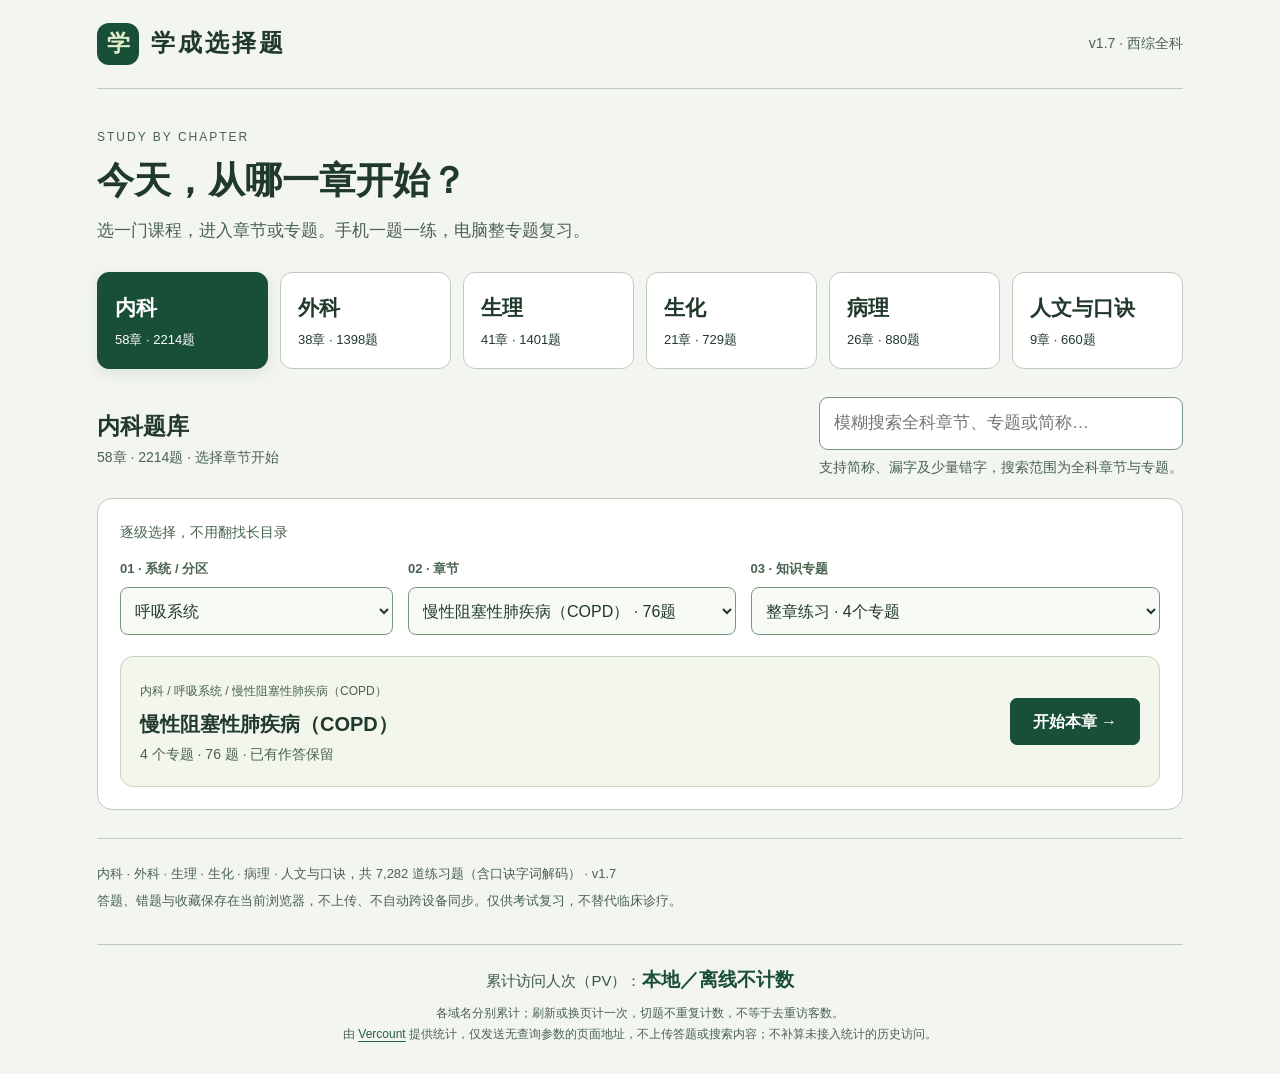
==== commit 17ac410a: "v1.7 Add cascading chapter menus, mobile drawer, touch motion and loading screen" ====
--- a/docs/index.html
+++ b/docs/index.html
@@ -10,13 +10,30 @@
 
 .visit-counter{clear:both;max-width:1150px;margin:0 auto;padding:18px 24px 28px;border-top:1px solid #b7cbb5;text-align:center;color:#385641;font-size:15px;line-height:1.8;overflow-wrap:anywhere}.visit-counter p{margin:0 0 5px}.visit-counter strong{color:#194e38;font-size:19px;font-variant-numeric:tabular-nums}.visit-counter small{display:block;font-size:12px;color:#49634e}.visit-counter a{color:#245e40;text-decoration:underline;text-underline-offset:3px}@media(max-width:700px){.visit-counter{padding:17px 16px 25px;font-size:14px}.visit-counter strong{font-size:17px}.visit-counter small{font-size:12px}}
 
-</style></head>
-<body><div class="shell"><header><div class="brand"><span>学</span>学成选择题</div><span class="release">v1.6 · 西综全科</span></header>
+.chapter-menu{background:#fff;border:1px solid var(--line);border-radius:15px;padding:22px;margin:0 0 28px}.menu-instruction{font-size:14px;color:var(--muted);margin-bottom:14px}.menu-levels{display:grid;grid-template-columns:1fr 1.2fr 1.5fr;gap:15px}.menu-levels label{min-width:0;display:grid;gap:7px}.menu-levels label>span{font-size:13px;color:var(--muted);font-weight:650}.menu-levels select{width:100%;min-width:0;max-width:100%;min-height:48px;border:1px solid #79977f;border-radius:8px;background:#f8faf5;color:var(--ink);padding:9px 30px 9px 10px;font:inherit;font-size:16px;cursor:pointer}.menu-levels select:focus-visible{outline:3px solid #a56c16;outline-offset:3px}.selected-chapter{display:flex;flex-direction:row;justify-content:space-between;align-items:center;gap:18px;margin-top:21px;padding:19px;background:#f2f6ed;border-color:#c5d5bf}.selected-chapter>div{min-width:0}.selected-chapter .chapter-number{letter-spacing:0;overflow-wrap:anywhere}.selected-chapter h3{margin-block:3px}.selected-chapter .start-chapter{margin:0;flex-shrink:0;background:#194e38;color:#fff;border-color:#194e38;min-height:46px;padding-inline:22px}.selected-chapter .start-chapter:hover{background:#123d2b}
+@media(max-width:700px){.intro{padding:20px 0 17px}.intro h1{font-size:26px}.course-tabs{margin-bottom:19px}.course-tab{min-height:65px!important}.catalog-toolbar{margin-bottom:14px}.catalog-toolbar h2{font-size:20px}.search-help{font-size:12px}.chapter-menu{padding:15px;margin-bottom:22px}.menu-instruction{margin-bottom:10px;font-size:13px}.menu-levels{grid-template-columns:1fr;gap:11px}.menu-levels label{grid-template-columns:96px minmax(0,1fr);align-items:center;gap:8px}.menu-levels label>span{font-size:12px}.menu-levels select{font-size:16px;min-height:46px;padding:8px 22px 8px 9px}.selected-chapter{padding:13px;gap:12px;display:block;margin-top:15px}.selected-chapter .chapter-number{font-size:11px}.selected-chapter h3{font-size:18px}.selected-chapter .chapter-meta{font-size:12px}.selected-chapter .start-chapter{font-size:16px;margin-top:12px;width:100%}}
+@media(max-width:700px){.intro{padding:15px 0}.intro .eyebrow{display:none}.intro h1{font-size:23px;margin:3px 0 7px}.intro p{font-size:14px;line-height:1.5}.course-tabs{margin-bottom:16px}.course-tab{padding:9px 4px;min-height:62px!important;line-height:1.4}.course-tab strong{font-size:16px!important;line-height:1.4}.course-tab small{font-size:11px;line-height:1.4}.search-help{display:none}.search{margin-top:10px}.catalog-toolbar{margin-bottom:14px}}
+
+</style><style>
+#quiz-loading{display:none}
+@media(max-width:700px){html:not(.quiz-ready) body>:is(.wrap,.shell){visibility:hidden!important}html:not(.quiz-ready){background:#f2f5f0}#quiz-loading{display:flex;position:fixed;inset:0;z-index:2147483000;background:#f2f5f0;color:#20392b;align-items:center;justify-content:center;padding:30px;text-align:center;font:16px/1.65 "Segoe UI","Microsoft YaHei",sans-serif;opacity:1;transition:opacity .18s ease}.quiz-ready #quiz-loading{opacity:0;pointer-events:none;visibility:hidden;transition:opacity .18s ease,visibility 0s .18s}.quiz-loading-inner{max-width:310px}.quiz-loading-logo{display:grid;place-items:center;width:64px;height:64px;border-radius:20px;background:#194e38;color:#e7f2d4;font-size:32px;font-weight:800;margin:0 auto 26px}.quiz-loading-spinner{display:block;width:26px;height:26px;margin:0 auto 19px;border:3px solid #cfddc7;border-top-color:#194e38;border-radius:50%;animation:quiz-loading-turn .8s linear infinite}.quiz-loading-title{font-size:21px;font-weight:750;margin:0 0 8px}.quiz-loading-note{font-size:14px;color:#49634e;margin:0}.quiz-loading-actions{margin-top:22px;display:flex;gap:12px;justify-content:center}.quiz-loading-actions[hidden]{display:none}.quiz-loading-actions button,.quiz-loading-actions a{font:inherit;font-size:15px;border:1px solid #79977f;border-radius:8px;padding:9px 16px;min-height:44px;background:#fff;color:#194e38;cursor:pointer;text-decoration:none}.quiz-loading-actions :focus-visible{outline:3px solid #a56c16;outline-offset:3px}.quiz-loading-error .quiz-loading-spinner{animation:none;border-color:#a8753b}html.quiz-boot-failed body>:is(.wrap,.shell){visibility:hidden!important}}
+@keyframes quiz-loading-turn{to{transform:rotate(360deg)}}
+@media(prefers-reduced-motion:reduce){#quiz-loading,.quiz-ready #quiz-loading{transition:none}.quiz-loading-spinner{animation:none;border-color:#194e38 #cfddc7 #cfddc7}}
+</style>
+<script>
+(function(){let done=false,failed=false;const root=document.documentElement;root.classList.add('quiz-booting');function message(error){const el=document.getElementById('quiz-loading');if(!el)return;el.classList.toggle('quiz-loading-error',error);el.querySelector('.quiz-loading-title').textContent=error?'题库暂时未能加载':'题库较大，仍在准备';el.querySelector('.quiz-loading-note').textContent=error?'你的作答保存在本机。请重新加载，或返回题库首页。':'首次加载可能稍慢，请稍候。也可以重新加载。';el.querySelector('.quiz-loading-actions').hidden=false;}
+const timer=setTimeout(()=>{if(!done)message(false);},20000);window.QUIZ_BOOT={ready(){if(failed)return;requestAnimationFrame(()=>requestAnimationFrame(()=>{if(failed)return;done=true;clearTimeout(timer);root.classList.remove('quiz-booting');root.classList.add('quiz-ready');const el=document.getElementById('quiz-loading');if(el){el.setAttribute('aria-hidden','true');el.inert=true;}}));},fail(){if(done)return;failed=true;clearTimeout(timer);root.classList.add('quiz-boot-failed');message(true);}};
+window.addEventListener('error',e=>{if(!done&&(e.error||e.target===window))window.QUIZ_BOOT.fail();});window.addEventListener('unhandledrejection',()=>{if(!done)window.QUIZ_BOOT.fail();});document.addEventListener('click',e=>{if(e.target.closest('[data-quiz-reload]'))location.reload();});document.addEventListener('DOMContentLoaded',()=>{if(failed)message(true);});window.addEventListener('pageshow',e=>{if(e.persisted&&done)root.classList.add('quiz-ready');});})();
+</script>
+
+</head>
+<body><div id="quiz-loading" role="status" aria-live="polite" aria-busy="true"><div class="quiz-loading-inner"><div class="quiz-loading-logo" aria-hidden="true">学</div><span class="quiz-loading-spinner" aria-hidden="true"></span><p class="quiz-loading-title">正在准备题库</p><p class="quiz-loading-note">载入章节与本机学习记录，请稍候…</p><noscript><p>此题库需要启用 JavaScript 才能作答。请启用后重新加载。</p></noscript><div class="quiz-loading-actions" hidden><button type="button" data-quiz-reload>重新加载</button><a href="./index.html">题库首页</a></div></div></div>
+<div class="shell"><header><div class="brand"><span>学</span>学成选择题</div><span class="release">v1.7 · 西综全科</span></header>
 <main><section class="intro"><div class="eyebrow">STUDY BY CHAPTER</div><h1>今天，从哪一章开始？</h1><p>选一门课程，进入章节或专题。手机一题一练，电脑整专题复习。</p></section>
 <section class="resume" id="resume" hidden aria-label="继续上次练习"></section>
 <nav class="course-tabs" id="courses" aria-label="选择题库"></nav>
 <section aria-label="选择章节"><div class="catalog-toolbar"><div><h2 id="course-title"></h2><p id="course-count"></p></div><div class="home-search-box"><input id="chapter-search" class="search" type="search" placeholder="模糊搜索全科章节、专题或简称…" aria-label="搜索章节或知识专题" role="combobox" aria-autocomplete="list" aria-expanded="false" aria-controls="search-suggestions" autocomplete="off"><div id="search-suggestions" class="search-suggestions" role="listbox" aria-label="可能的搜索结果" hidden></div><p class="search-help">支持简称、漏字及少量错字，搜索范围为全科章节与专题。</p></div></div><div id="chapter-catalog"></div></section></main>
-<footer><p>内科 · 外科 · 生理 · 生化 · 病理 · 人文与口诀，共 7,282 道练习题（含口诀字词解码） · v1.6</p><p>答题、错题与收藏保存在当前浏览器，不上传、不自动跨设备同步。仅供考试复习，不替代临床诊疗。</p></footer></div>
+<footer><p>内科 · 外科 · 生理 · 生化 · 病理 · 人文与口诀，共 7,282 道练习题（含口诀字词解码） · v1.7</p><p>答题、错题与收藏保存在当前浏览器，不上传、不自动跨设备同步。仅供考试复习，不替代临床诊疗。</p></footer></div>
 <script>
 'use strict';
 const COURSES=[{"id":"internal","name":"内科","key":"xuecheng-internal-drag-v2","url":"./internal.html","file":"internal.html","chapters":[{"id":"resp-copd","name":"慢性阻塞性肺疾病（COPD）","system":"呼吸系统","questions":76,"modules":[{"id":"resp-copd-module-clinical","name":"临床表现与呼吸体征","keywords":["阻塞/限制与呼吸体征横向串联","症状的鉴别","痰液外观","肺气肿查体的同字段比较","第二心音强度","并发症的机制对应","症状顺序与叩诊"]},{"id":"resp-copd-module-function","name":"病理生理、肺功能与血气","keywords":["易混肺功能、血气和呼吸体征补充","肺气肿：弹性阻力 × 静态顺应性","肺功能：相同三项肺容积","肺功能：相同三项流速指标","首先累及部位","炎症细胞","肺功能变量的方向","两种顺应性的比较","缺氧与潴留的机制","呼气末压力关系","三种检查目的的同字段配伍","检查时点与规定界值","严重程度分级指标","GOLD肺功能分级","胸片所见","规定的肺容积比值界值","三项肺功能的同字段对照","病名与血气不能互换","Kronig峡的方向","语音震颤的部位比较","附加音类型"]},{"id":"resp-copd-module-assessment","name":"症状与加重风险评估","keywords":["症状、风险与ABE分组"]},{"id":"resp-copd-module-treatment","name":"稳定期与急性加重治疗","keywords":["祛痰药：三种成分逐一鉴别","支气管扩张药分类","同三药成分鉴别","讲义稳定期起始方案","预防措施","讲义氧流量数值","两项氧合目标","AECOPD讲义分级","明确意识障碍的通气支持","跨病期的药物作用","住院急性加重的讲义抗炎原则","讲义规定界值"]}]},{"id":"resp-pah","name":"肺动脉高压与慢性肺心病","system":"呼吸系统","questions":28,"modules":[{"id":"resp-pah-module-clinical","name":"肺心病临床与失代偿","keywords":["肺高压形成机制","第二心音的两字段比较","代偿与失代偿体征","命名体征与综合征"]},{"id":"resp-pah-module-tests","name":"辅助检查与心电判读","keywords":["读图：P波形态","读图：V1与V5的R/S","读图：QRS电轴","影像的规定尺寸界值","肺血管分布比较","胸片心影的同字段比较"]},{"id":"resp-pah-module-management","name":"肺心病急性加重处理","keywords":["心律失常类型","并发症对应","利尿影响的同字段比较","讲义所列利尿药组合","强心苷的安全关系","讲义所列强心苷组合"]},{"id":"resp-pah-module-pulmonary-hypertension","name":"肺动脉高压的评估与治疗","keywords":["两种检查目的比较","选用CCB的反应性条件","讲义CCB的心率条件","扩肺血管药分类"]}]},{"id":"resp-pe","name":"急性肺血栓栓塞症","system":"呼吸系统","questions":35,"modules":[{"id":"resp-pe-module-presentation","name":"病因、风险与临床表现","keywords":["栓子来源","下肢侧别与疼痛","三联征的同成分数比较","右心循环体征"]},{"id":"resp-pe-module-diagnosis","name":"疑诊、确诊与影像选择","keywords":["影像检查方法","血液标志物","动脉血气方向","CTPA同部位直接征象","通气与灌注的同字段比较"]},{"id":"resp-pe-module-antithrombotic","name":"抗栓药物的作用与鉴别","keywords":["抗血小板机制：双药成分鉴别","溶栓：三种成分逐一鉴别","基础治疗的类别","抗凝与纤溶药物"]},{"id":"resp-pe-module-strategy","name":"危险分层与治疗策略","keywords":["抗凝疗程的讲义分层","肺栓塞危险分层","不同危险层的起始策略","讲义规定的溶栓时间窗","出血并发症部位"]}]},{"id":"resp-ild","name":"间质性肺疾病","system":"呼吸系统","questions":30,"modules":[{"id":"resp-ild-module-clinical","name":"临床、影像与疾病鉴别","keywords":["间质病的诊断对应","肺功能与弥散量","低氧的主要机制"]},{"id":"resp-ild-module-management","name":"诊断检查与治疗","keywords":["IPF抗纤维化：双药成分鉴别","非侵入影像方法","取材与病原学方法","治疗与疾病对应","结节病的症状条件","间质病的药物类别"]},{"id":"resp-ild-module-sarcoid","name":"结节病的评估与鉴别","keywords":["结节病影像分期","肉芽肿与肺门侧别","两种疾病的PPD对照"]}]},{"id":"resp-bronchiectasis","name":"支气管扩张症","system":"呼吸系统","questions":29,"modules":[{"id":"resp-bronchiectasis-module-presentation","name":"病理、表现与并发症","keywords":["支扩：痰量 × 咯血 × 啰音","病理与疾病对应","扩张形成的主次机制","基础病因比较","好发肺段","干性支扩的症状","空洞壁厚与痰分层","咯血与杵状指","典型体温表现","肺部并发症","咯血量与严重程度"]},{"id":"resp-bronchiectasis-module-airway","name":"影像与气道、咯血处理","keywords":["影像检查选择","HRCT形态比较","药物与治疗目标","体位引流的讲义体位","咯血量的同字段规定界值","讲义弥漫与局限病变的处理"]},{"id":"resp-bronchiectasis-module-infection","name":"感染评估与抗菌药鉴别","keywords":["支扩感染：体温 × 痰量 × 脓性成分","抗铜绿碳青霉烯：双药成分鉴别","抗铜绿喹诺酮：双药成分鉴别","抗铜绿头孢：三种成分鉴别","经验治疗的病原侧重","抗菌药物近邻比较"]}]},{"id":"resp-abscess","name":"肺脓肿","system":"呼吸系统","questions":16,"modules":[{"id":"resp-abscess-module-presentation","name":"类型、病原与影像鉴别","keywords":["肺脓肿类型","肺脓肿病原","误吸体位与肺段","影像分布与空洞"]},{"id":"resp-abscess-module-management","name":"检查与疗效评估","keywords":["讲义病原与抗菌方案","病原标本培养","疗程与停药影像条件"]}]},{"id":"resp-pneumonia","name":"肺炎","system":"呼吸系统","questions":38,"modules":[{"id":"resp-pneumonia-module-pathogens","name":"环境、病原与病原学检查","keywords":["患病环境与感染途径对照","时间与潜伏期两个条件","CAP常见细菌","同四病原成分比较","HAP病原逐项鉴别","病原检查方法","抗体类别","核酸与其他病原检查"]},{"id":"resp-pneumonia-module-presentation","name":"临床与影像鉴别","keywords":["病原体与症状、痰液、影像","严重程度的同类评估变量","病变好发部位","肺段内扩展途径"]},{"id":"resp-pneumonia-module-management","name":"抗菌药、耐药与治疗例外","keywords":["敏感肺炎链球菌的药物","同三药成分比较","MSSA的讲义药物分组","MRSA的同四药成分比较","基础与重症联合的同字段比较","成人条件下的讲义双药名单","抗菌药类别比较","军团菌药物逐项鉴别","讲义休克起始处理","抗菌治疗的病原条件"]}]},{"id":"resp-tb","name":"肺结核","system":"呼吸系统","questions":55,"modules":[{"id":"resp-tb-module-presentation","name":"临床表现与病变类型","keywords":["肺结核：体温 × 盗汗 × 体重","气道狭窄的听诊类型","活动性继发结核病变类型","结核人群与好发部位","结节的三个影像字段","纵隔移位方向"]},{"id":"resp-tb-module-tests","name":"诊断检查与活动性评估","keywords":["结核活动性：症状 × 排菌 × 影像","结核检查方法","超敏反应分类","两种反应的抗原成分","材料规定时间范围","检查用途与局限","活动影像的同成分数组合","人群与接种史条件"]},{"id":"resp-tb-module-treatment","name":"治疗方案与药物安全","keywords":["抗结核药的菌群与不良反应","代谢分群","维生素的近邻比较","杀菌部位与作用性质","初治方案结构","耐药定义的双药组合","复治前的检查目的","热型比较"]},{"id":"resp-tb-module-complications","name":"并发症及特殊表现","keywords":["结核并发症、温度分级与特殊影像","肺结核病变类型","咯血的主次机制","命名影像形态","病变进展的播散途径"]}]},{"id":"resp-asthma","name":"支气管哮喘","system":"呼吸系统","questions":55,"modules":[{"id":"resp-asthma-module-presentation","name":"发病机制与临床表现","keywords":["哮喘：咳嗽 × 啰音","疾病病理本质","炎症细胞比较","免疫球蛋白与细胞的同字段组合","双介质作用鉴别","呼吸困难类型","诱发因素与时间","气流与听诊的双字段关系","不典型发作鉴别"]},{"id":"resp-asthma-module-tests","name":"肺功能与诊断检查","keywords":["不同状态的检查目的配伍","激发试验方向与规定界值","激发检查的状态与肺功能条件","检查方式鉴别","舒张试验双界值及逻辑","PEF两个时间尺度","发作阶段的两项血气","炎症标志方向与细胞","胸片改变","通气类型与残气量"]},{"id":"resp-asthma-module-medicines","name":"药物类别与维持治疗","keywords":["肥大细胞稳定药：双药成分鉴别","ICS：三种成分逐一鉴别","三种防治目的配伍","长期抗炎药类别","药名逐项分类与适用情境","长期联合类别","同双激素药名比较"]},{"id":"resp-asthma-module-assessment","name":"发作评估、控制与鉴别","keywords":["药物主要机制","讲义所列茶碱安全范围","急性发作分级","通气衰竭与支持方式","两种情境的液体管理","急性扩张气道双药类别","控制评估的四字段","症状控制分级","气流受限及气短鉴别"]}]},{"id":"resp-ards","name":"急性呼吸窘迫综合征（ARDS）","system":"呼吸系统","questions":19,"modules":[{"id":"resp-ards-module-diagnosis","name":"危险因素、机制与诊断","keywords":["肺水肿机制","低氧的主要机制","活性物质与稳定性","ARDS诊断同字段条件","两个检查目的"]},{"id":"resp-ards-module-management","name":"氧合评估与通气、液体管理","keywords":["氧合指数的运算","规定的氧合界值","ARDS分度","氧合指数计算","保持肺泡开放的设置","肺保护的同四字段组合","通气体位比较","PEEP作用方向逐项判断","PEEP作用与风险","ARDS的液体原则","氧合目标双界值","仰卧病变区域与性质"]}]},{"id":"resp-failure","name":"呼吸衰竭","system":"呼吸系统","questions":22,"modules":[{"id":"resp-failure-module-classification","name":"分型与氧合支持","keywords":["血气分型","两种呼衰主要机制","两型氧疗原则","同四疾病成分比较","疾病与分型机制","急性通气障碍同五疾病","慢性或急性通气障碍双疾病"]},{"id":"resp-failure-module-clinical","name":"低氧表现与纠正策略","keywords":["两种情境的药名例举","呼吸兴奋剂的机制边界","呼吸支持的前提","缺氧造血的双变量","肾代偿方向与解释"]},{"id":"resp-failure-module-ventilation","name":"通气并发症与酸碱评估","keywords":["血气与混合酸碱失衡判断","pH的规定界值与方向","二氧化碳的规定界值与方向","两项代谢指标的方向"]}]},{"id":"resp-lung-cancer","name":"肺癌","system":"呼吸系统","questions":43,"modules":[{"id":"resp-lung-cancer-module-pathology","name":"组织类型与肿瘤生物学","keywords":["肺癌：两种组织学类型交叉鉴别","组织类型比较","两类副癌综合征比较"]},{"id":"resp-lung-cancer-module-presentation","name":"局部与全身临床表现","keywords":["类癌：肤色 × 心率 × 胃肠 × 呼吸","局部侵犯症状对应","同三病变成分鉴别","局部与副癌综合征","同三器官转移部位","两类肿瘤的侧别比较"]},{"id":"resp-lung-cancer-module-diagnosis","name":"诊断检查、影像与治疗","keywords":["肺恶性征象：轮廓 × 边缘 × 空洞内壁","EGFR靶向：双药成分鉴别","检查目的的四字段比较","命名胸部影像","细胞毒化疗药物组合","可切除早期NSCLC主要方式","靶向药名比较","靶向分子改变"]},{"id":"resp-lung-cancer-module-stage","name":"TNM分期与扩展范围","keywords":["肿瘤原发灶分层","区域淋巴结分层","远处转移的成对分层"]}]},{"id":"resp-pleura","name":"胸膜疾病","system":"呼吸系统","questions":77,"modules":[{"id":"resp-pleura-module-fluid-analysis","name":"胸水机制与生化判别","keywords":["渗出/漏出病因、典型生化与Light标准","漏出机制：静水压 × 胶体渗透压","渗出/漏出：蛋白 × 李凡他 × 比重","两类病因的胸水性质","胸水形成机制","胸水葡萄糖方向","白蛋白梯度的规定界值"]},{"id":"resp-pleura-module-clinical","name":"胸水体征、影像与定位","keywords":["呼吸系统体征横向比较","肺下界：两种疾病交叉鉴别","积液常见症状","视诊双字段","两区域的传音体征","叩诊与肺下界","占位效应方向","摩擦音的液体量与呼吸关系","胸水四种检查目的","胸片形态鉴别","影像与胸膜病变","胸水量分度","肺下界移动变化","呼吸类型","大量胸水的双体征"]},{"id":"resp-pleura-module-differential","name":"胸水病因鉴别与处理","keywords":["脓胸：细胞 × WBC × pH","胸水：CEA数值 × 胸水/血清比值","胸水：ADA × 细胞分类","胸水病因鉴别","胸膜病变处理方法","胸膜腔内两类药物原则"]},{"id":"resp-pleura-module-haemothorax","name":"血胸的评估与变化","keywords":["血胸量分度","引流的双数值标准","明确持续出血的处理"]},{"id":"resp-pleura-module-pneumothorax","name":"气胸类型与临床鉴别","keywords":["气胸：叩诊 × 语颤 × 呼吸音","气胸分型","胸膜腔与大气压力比较","纵隔动态方向","破口气流方向","张力性气胸的紧急原则","讲义所列封堵时相","胸片形态鉴别","命名胸部体征","症状时间顺序"]},{"id":"resp-pleura-module-procedures","name":"抽液、闭式引流与并发症","keywords":["气胸拔管：肺扩张 × 气液引流","两次抽液的教学量限","抽液并发症","两类反应的同字段处理","并发症与机制配伍","两种引流的讲义位置","两种操作的教学呼吸时相","拔管前状态比较","失效管的三字段条件"]}]},{"id":"digest-gerd","name":"胃食管反流病","system":"消化系统","questions":25,"modules":[{"id":"digest-gerd-module-mechanisms","name":"屏障功能与促发因素","keywords":["反流发病环节","药物与LES压力"]},{"id":"digest-gerd-module-presentation","name":"临床表现与内镜分级","keywords":["反流性食管炎LA分级","食管与食管外表现","反流相关并发症"]},{"id":"digest-gerd-module-management","name":"检查、治疗与长期管理","keywords":["反流检查目的","食管疾病类型","随访检查方式","抑酸与促动力药","食管狭窄处理","体位与症状","处理目的与药物配伍"]}]},{"id":"digest-gastritis","name":"胃炎与幽门螺杆菌","system":"消化系统","questions":28,"modules":[{"id":"digest-gastritis-module-classification","name":"胃炎类型与鉴别","keywords":["黏膜损伤机制","慢性胃炎病因","黏膜炎症细胞","癌前病变处理","胃酸与血胃泌素","胃病类型鉴别","胃炎部位比较","胃炎分型与病因处理"]},{"id":"digest-gastritis-module-hp","name":"幽门螺杆菌：机制与检测","keywords":["Hp相关疾病","Hp检测方法","根除方案组成","Hp定居位置与鞭毛作用","Hp炎症损伤因子","Hp局部微环境","不同胃病的胃酸变化"]},{"id":"digest-gastritis-module-management","name":"治疗疗程与病理变化","keywords":["根除疗程","根除后复查间隔"]}]},{"id":"digest-ulcer","name":"消化性溃疡与消化道出血","system":"消化系统","questions":60,"modules":[{"id":"digest-ulcer-module-differential","name":"溃疡类型与临床鉴别","keywords":["特殊溃疡类型","溃疡腹痛节律比较","溃疡好发年龄比较","溃疡与并发症部位","胃酸与屏障机制","溃疡相关检查"]},{"id":"digest-ulcer-module-complications","name":"并发症识别与出血评估","keywords":["溃疡并发症","出血量教学界值","活动性出血证据"]},{"id":"digest-ulcer-module-treatment","name":"药物治疗与并发症处理","keywords":["腹腔穿刺液体特征","钡餐使用原则","抑酸与黏膜保护药","抑酸疗程","预防用药双成分","出血处理优先级","不同检查情境的止血路径","穿孔基础与手术处理","幽门梗阻的阶段处理"]},{"id":"digest-ulcer-module-postoperative","name":"胃术后异常的鉴别与处理","keywords":["胃术后并发症鉴别","术后出血原因","倾倒综合征方案","胃术后反流处理","术后典型时间窗","术后出血部位与检查","两种梗阻呕吐物的成分","远期并发症的时间对应","胃术后机械性梗阻鉴别"]}]},{"id":"digest-tb","name":"肠结核与结核性腹膜炎","system":"消化系统","questions":14,"modules":[{"id":"digest-tb-module-diagnosis","name":"肠结核与腹膜结核的诊断鉴别","keywords":["腹部结核临床类型","腹部结核检查","试验治疗时长","腹部结核并发症","病变部位","溃疡、病理与钡灌肠","腹水四字段比较"]},{"id":"digest-tb-module-management","name":"腹膜病变分型与处理指征","keywords":["结核性腹膜炎分型"]}]},{"id":"digest-ibd","name":"炎症性肠病","system":"消化系统","questions":40,"modules":[{"id":"digest-ibd-module-differential","name":"疾病鉴别与影像特点","keywords":["慢性肠病鉴别","肠病好发部位","肠镜与病理组合","肠病并发症","肠道钡灌肠征象","分布与狭窄形态"]},{"id":"digest-ibd-module-activity","name":"活动度、并发症与肠外表现","keywords":["UC活动程度指标","结肠影像形态","肠外表现与病情活动"]},{"id":"digest-ibd-module-treatment","name":"治疗阶段与药物选择","keywords":["5-ASA治疗阶段","局部给药剂型","氨基水杨酸制剂","活化与抗生素合用","药物类别与治疗阶段","静脉激素无效后的两种补救选择","肠病生物制剂靶点","两种非生物制剂的作用配伍"]},{"id":"digest-ibd-module-tests","name":"检查与局部并发症处理","keywords":["脓肿处理的引流与用药","肛瘘的内外科方案","激素诱导后的维持处理","诱导后的维持策略","肠道检查目的与集合"]}]},{"id":"digest-ibs","name":"肠易激综合征","system":"消化系统","questions":13,"modules":[{"id":"digest-ibs-module-diagnosis","name":"机制、表现与诊断","keywords":["IBS机制侧重点","IBS诊断时间组合","诊断时常规检查条件"]},{"id":"digest-ibs-module-management","name":"分型与症状管理","keywords":["IBS临床分型","对症药物的作用","促分泌机制","内脏感觉调节双成分","菌群与炎症调节药物"]}]},{"id":"digest-he","name":"肝性脑病","system":"消化系统","questions":26,"modules":[{"id":"digest-he-module-mechanisms","name":"病因、诱因与发病机制","keywords":["假性神经递质前体：双成分鉴别","肝性脑病病因","肝性脑病诱因","发病机制学说","芳香族与支链氨基酸"]},{"id":"digest-he-module-assessment","name":"临床分期与评估","keywords":["肝性脑病临床分期"]},{"id":"digest-he-module-gut","name":"饮食与肠道处理","keywords":["肝性脑病：两种灌肠液成分鉴别","讲义蛋白质原则比较","导泻药双成分","灌肠成分的禁忌核查","肠道降氨药","肝性脑病检查目的配伍"]},{"id":"digest-he-module-medicines","name":"药物作用与神经精神处理","keywords":["支链氨基酸：三种成分鉴别","氨基酸制剂的作用","神经精神症状用药","烦躁处理的药物组合","药物与受体作用","硫酸镁禁忌条件集合"]}]},{"id":"digest-hcc","name":"原发性肝细胞癌","system":"消化系统","questions":31,"modules":[{"id":"digest-hcc-module-presentation","name":"病因、病理与临床表现","keywords":["肝癌伴癌：血糖 × 红细胞","HCC病因比较","HCC大体病理分型","肝癌转移途径","淋巴结转移部位","肝外血道转移部位","中晚期临床表现","急性变化的原因"]},{"id":"digest-hcc-module-diagnosis","name":"影像、筛查与确诊检查","keywords":["肝脏影像学比较表","筛查的标志物与影像","肝脏供血与供氧","肝癌检查目的对应"]},{"id":"digest-hcc-module-management","name":"治疗选择与肝储备评估","keywords":["讲义米兰标准数值组合","肝癌治疗方式","肝脏局部介入技术","移植前肿瘤因素","残肝体积规定界值","肝功能与ICG15组合","破裂出血止血方式集合","危急时的止血操作","根治与分子靶向治疗"]}]},{"id":"digest-cirrhosis","name":"肝硬化","system":"消化系统","questions":54,"modules":[{"id":"digest-cirrhosis-module-presentation","name":"病因与全身效应","keywords":["肝硬化：白蛋白 × 白球比","肝硬化病因比较","病因抗体线索","沉积部位与阻塞位置","肝后型病因集合","遗传代谢性病因","肝功能与临床效应","低白蛋白教学界值","肝硬化体征侧重点","激素变化比较","激素变化比较","脾亢血细胞减少顺序","水肿起始与方向","大出血后的体征"]},{"id":"digest-cirrhosis-module-ascites","name":"腹水机制、鉴别与处理","keywords":["白蛋白梯度界值","腹水体征量级","浊音、移动性与尺压","肝硬化影像检查","腹水利尿药比较","联合利尿剂规定剂量比","门脉高压介入措施","白蛋白补充规定比例","腹水回输限制","有效容量下降的并发症","肝病确诊方法与目的"]},{"id":"digest-cirrhosis-module-bleeding","name":"静脉曲张出血与预防","keywords":["内镜操作比较","出血性休克处置优先级","出血预防措施","感染预防抗菌药类别","血管加压素禁忌集合","暂时止血方式","急性出血用药作用"]},{"id":"digest-cirrhosis-module-complications","name":"并发症及相关病理生理","keywords":["肝硬化并发症鉴别与治疗","腹膜炎抗菌覆盖","血栓早晚期处理","肝肾综合征治疗方式","肝体积与病因类型","肾损害性质","改善血流与扩容组合"]}]},{"id":"digest-pancreatitis","name":"胰腺炎","system":"消化系统","questions":50,"modules":[{"id":"digest-pancreatitis-module-pathogenesis","name":"病因、损伤机制与表现","keywords":["酶与损害对应","急性重症并发症","胰腺炎病因诱因","甘油三酯规定界值","代谢异常与病因","内镜胆胰管操作","腹痛与体位","腹部体征名称","讲义镇痛药对照"]},{"id":"digest-pancreatitis-module-assessment","name":"严重度与实验室评估","keywords":["严重程度分类表","酶学检查的标本与时间窗","预后相关化验指标","血糖与预后时间关系","重症血淀粉酶三种结果","酶学教学倍数界值"]},{"id":"digest-pancreatitis-module-complications","name":"感染、并发症与胰周积液","keywords":["胰周积液四类对应","感染典型时间","坏死比例教学界值","感染证据三字段","腹内压教学界值","酶学标本组合","胰腺影像检查"]},{"id":"digest-pancreatitis-module-management","name":"治疗选择与慢性胰腺病变","keywords":["慢性胰腺炎：腹痛 × 体重 × 血糖 × 大便","基础处理方案","肠功能恢复后的营养途径","肠黏膜相关氨基酸","嵌顿结石内镜处理三字段","胰管与胰腺影像组合","胰腺疾病药物与目的"]}]},{"id":"renal-overview","name":"泌尿系统总论","system":"泌尿系统","questions":20,"modules":[{"id":"renal-overview-module-urinalysis","name":"蛋白、血尿与尿沉渣判读","keywords":["蛋白尿机制类型","白蛋白排出量教学范围","尿沉渣计数界值","尿红细胞形态","管型与病变"]},{"id":"renal-overview-module-function","name":"肾功能检查的目的","keywords":["分肾功能检查","检查目的配伍"]}]},{"id":"renal-uti","name":"尿路感染","system":"泌尿系统","questions":29,"modules":[{"id":"renal-uti-module-pathogenesis","name":"感染途径、病原与特殊背景","keywords":["尿路感染传播途径","病原体与背景","复杂性尿感背景","菌尿定义三字段","无症状菌尿人群"]},{"id":"renal-uti-module-differential","name":"感染部位与诊断检查","keywords":["急性膀胱炎与肾盂肾炎鉴别","尿路病变的管型","细菌学共同证据","慢性肾盂肾炎功能损害","细菌学方法与用途","上尿路影像检查","抗菌治疗时间比较"]},{"id":"renal-uti-module-management","name":"用药、疗程与并发症","keywords":["讲义常用抗菌药类别","急性肾盂肾炎并发症","尿源性脓毒血症危险因素"]}]},{"id":"renal-failure","name":"急慢性肾衰竭","system":"泌尿系统","questions":47,"modules":[{"id":"renal-failure-module-aki","name":"急性肾损伤的病因与分期","keywords":["AKI病因和分期","AKI阶段：血钾 × 并发症","纠酸后的电解质变化"]},{"id":"renal-failure-module-differential","name":"急性肾损伤检查与鉴别","keywords":["AKI：尿钠 × FENa","AKI：尿比重 × 尿渗透压","AKI机制类型","AKI尿沉渣管型","AKI三条任选诊断条件","GFR相关清除率","分肾GFR合成方法","每日尿量规定界值","少尿期讲义补液公式","多尿期讲义补液比例"]},{"id":"renal-failure-module-ckd","name":"慢性肾脏病分期与全身变化","keywords":["慢性肾衰系统表现","慢性肾衰严重并发症","血液学机制","讲义贫血治疗集合","尿毒素分子量比较","尿毒素分子量分类","肾性骨病类型","CKD分期","CKD肾大小例外","慢性肾衰神经系统表现"]},{"id":"renal-failure-module-management","name":"肾衰治疗、透析与并发症","keywords":["控制蛋白尿与血压","饮食限制与热量","透析情境与并发症","磷结合药物性质与作用"]}]},{"id":"renal-glomerular","name":"原发性肾小球疾病（含病理）","system":"泌尿系统","questions":80,"modules":[{"id":"renal-glomerular-module-syndromes","name":"临床综合征与免疫机制","keywords":["分类、免疫与临床综合征","临床综合征比较","肾病病理检查目的","肾病综合征必备定量标准","水肿主导机制","RAAS与起始水肿部位","肾性高血压机制与进展"]},{"id":"renal-glomerular-module-nephritis","name":"急性与急进性肾炎","keywords":["前驱感染至血尿间隔","肾炎增生细胞组合","电镜部位与形态","免疫荧光形态","肾脏肉眼形态","急性肾炎降压药类别","现症感染用药","急性肾炎整体治疗原则","急进性肾炎三型","新月体相关细胞","强化与基础治疗比较","基础免疫治疗双成分","稳定后移植等待界限"]},{"id":"renal-glomerular-module-nephrotic","name":"肾病综合征及治疗反应","keywords":["肾病病理类型与激素反应","血栓部位比较","病理类型与并发症","肾静脉血栓检查目的","预防抗凝教学界值","抗凝与抗血小板药","激素疗程与减量原则","免疫治疗药物","难治性肾病备选药对","其他治疗的药物类别","营养物代谢紊乱"]},{"id":"renal-glomerular-module-pathology","name":"病理沉积与免疫荧光","keywords":["电镜沉积部位","补体与免疫病理疾病"]},{"id":"renal-glomerular-module-differential","name":"IgA、慢性肾炎及相关鉴别","keywords":["原发与继发肾小球疾病","免疫物与沉积部位","IgA肾病组织类型","感染至血尿的时间比较","IgA不同场景治疗配伍","顺序、年龄与损害部位","利尿剂转换教学界值","慢性肾炎治疗目标","隐匿性肾炎处理原则","肾炎镜下病理","病理类型与进展速度"]}]},{"id":"blood-ida","name":"贫血概述与缺铁性贫血","system":"血液系统","questions":47,"modules":[{"id":"blood-ida-module-classification","name":"贫血定义、分类与严重度","keywords":["红细胞体积分类","网织红与红系反应","全血细胞减少的疾病关系","贫血Hb教学界值","贫血严重度"]},{"id":"blood-ida-module-iron","name":"铁代谢、病因与缺铁表现","keywords":["铁的价态与环节","铁吸收部位","铁的储存与运输蛋白","缺铁发生机制","红细胞形态与着色","贫血相关循环后果","红细胞形态","红系核浆发育"]},{"id":"blood-ida-module-tests","name":"实验室指标与贫血鉴别","keywords":["缺铁实验室指标","四类贫血的铁代谢鉴别","红细胞指数完整界值"]},{"id":"blood-ida-module-management","name":"补铁治疗与疗效评估","keywords":["补铁治疗的目的与途径","材料内铁剂选择","铁吸收影响组合","补铁疗效指标","补铁反应的教学时程","血红蛋白与储备恢复"]}]},{"id":"blood-aa","name":"再生障碍性贫血","system":"血液系统","questions":16,"modules":[{"id":"blood-aa-module-mechanisms","name":"病因与骨髓衰竭机制","keywords":["病毒病因的材料对应","化学因素的剂量关系","骨髓衰竭机制"]},{"id":"blood-aa-module-diagnosis","name":"血象、骨髓与相关鉴别","keywords":["骨髓检查策略","极重型再障的完整界值","低增生骨髓的进一步评估","红系核浆发育"]},{"id":"blood-aa-module-management","name":"治疗选择与造血支持","keywords":["血液成分支持","再障治疗的作用类别","雄激素的教学起效时程"]}]},{"id":"blood-hemolysis","name":"溶血性贫血","system":"血液系统","questions":37,"modules":[{"id":"blood-hemolysis-module-classification","name":"溶血病因与发生部位","keywords":["溶血病因与发生部位","骨髓内破坏的疾病组合"]},{"id":"blood-hemolysis-module-diagnosis","name":"溶血证据、形态与病因诊断","keywords":["溶血：UCB × 尿胆原 × 尿胆红素","病因诊断、形态与治疗","红系代偿的指标方向","溶血指标的诊断意义","血管内溶血的证据","溶血相关试验","急性血管内溶血的材料组合"]},{"id":"blood-hemolysis-module-management","name":"特异检查与脾切除、移植选择","keywords":["HSCT适合的完整材料清单","渗透脆性与溶血盐浓度","红细胞变形与脾滞留","破坏部位与切脾关系","材料内手术年龄节点"]}]},{"id":"blood-bleeding","name":"出血性疾病与ITP","system":"血液系统","questions":37,"modules":[{"id":"blood-bleeding-module-mechanisms","name":"出血机制与临床部位","keywords":["出血机制与临床部位"]},{"id":"blood-bleeding-module-coagulation","name":"凝血途径与检测判读","keywords":["血友病：BT × APTT × PT","凝血途径：APTT × PT","止血检测系统归属"]},{"id":"blood-bleeding-module-itp-diagnosis","name":"血小板减少的诊断与鉴别","keywords":["ITP：巨核细胞数量 × 产板型","ITP：BT × CRT × 血块收缩 × 凝血","血小板减少与骨髓鉴别","出血警示线索"]},{"id":"blood-bleeding-module-itp-management","name":"ITP治疗与疗程","keywords":["ITP治疗层级","ITP激素机制与疗程","材料内激素疗程","复发与再治疗反应"]},{"id":"blood-bleeding-module-haemostasis","name":"止血药的作用配伍","keywords":["止血药的作用环节"]}]},{"id":"blood-mm","name":"多发性骨髓瘤","system":"血液系统","questions":32,"modules":[{"id":"blood-mm-module-diagnosis","name":"临床、实验室与形态诊断","keywords":["骨髓瘤：红细胞形态 × ESR","骨髓瘤主要损害组合","骨病的影像组合","骨病评估的影像检查","尿蛋白成分","骨髓浆细胞教学界值","免疫电泳与克隆性","免疫球蛋白类型","单克隆与正常免疫球蛋白"]},{"id":"blood-mm-module-stage","name":"分期、风险与治疗选择","keywords":["ISS及R-ISS图表补齐","R-ISS遗传高危与D-S组合阈值","骨痛及高钙的材料内药物","高黏滞的净化方式","材料内影像检查限制","讲义诱导方案名称","D-S肾功能亚型条件","D-S分期与满足逻辑","肿瘤负荷指标方向","预后因素的材料组合","D-S条件的完整配伍","D-S M蛋白完整界值"]},{"id":"blood-mm-module-renal","name":"肾损害与并发症","keywords":["骨髓瘤肾损害的完整关系"]}]},{"id":"blood-mds","name":"骨髓增生异常性肿瘤/综合征","system":"血液系统","questions":62,"modules":[{"id":"blood-mds-module-classification","name":"疾病界限与遗传、形态分型","keywords":["MDS分型与疾病界限","TP53双等位失活的表内条件","原始细胞分类界限","遗传定义型的细胞比例与核型条件","遗传定义型的原始细胞与排除条件","遗传定义型的比例界限","形态定义型的原始细胞比例","低增生型的定义字段","纤维化型的原始细胞界值"]},{"id":"blood-mds-module-morphology","name":"病态造血与鉴别","keywords":["MDS病态造血图表逐系补齐","外周血三系模式","Ret的基础与例外","造血过程比较","巨核细胞数量与形态","骨髓组织与培养组合","染色体常见改变的配伍","贫血与骨髓近邻鉴别","粒系核形态","巨核系形态比较"]},{"id":"blood-mds-module-risk","name":"风险评分与细胞遗传预后","keywords":["IPSS-R单项评分矩阵","IPSS-R总分危险度分层","IPSS-R染色体预后组"]},{"id":"blood-mds-module-management","name":"治疗策略与适应人群","keywords":["材料内联合化疗组成","根治与疾病控制手段","去甲基化药物成分","白血病类型比较"]}]},{"id":"blood-leukemia","name":"白血病","system":"血液系统","questions":74,"modules":[{"id":"blood-leukemia-module-classification","name":"急性白血病细胞类型","keywords":["急性白血病FAB细胞类型"]},{"id":"blood-leukemia-module-phenotype","name":"细胞化学、免疫与遗传鉴别","keywords":["NAP全关系与遗传预后","EGIL1998免疫积分逐格对应","白血病细胞化学鉴别","AML亚型免疫表型","造血细胞来源","AML遗传亚型"]},{"id":"blood-leukemia-module-clinical","name":"浸润、并发症与疗效评估","keywords":["AML亚型与浸润特点","白血病类型与浸润","淋巴肿瘤来源","髓外浸润部位","血液病症状机制","遗传事件与材料内预后","白细胞教学界值","MRD与缓解及复发风险","典型庇护所部位"]},{"id":"blood-leukemia-module-management","name":"治疗方案与药物不良反应","keywords":["化疗药的特征不良反应","急性白血病方案的对象","同一药物组的局部途径","局部放疗范围","材料内预处理配伍","讲义防治高尿酸条目","减细胞方式与M3限制","ATRA后并发情况的材料处理"]},{"id":"blood-leukemia-module-cml","name":"慢性髓系白血病分期与处理","keywords":["CML分期与治疗","材料内CML药物比较","CML疾病控制方式","反应性与肿瘤性白血象","疗效状态分类"]}]},{"id":"blood-lymphoma","name":"淋巴瘤（含病理）","system":"血液系统","questions":57,"modules":[{"id":"blood-lymphoma-module-assessment","name":"诊断、临床分期与范围","keywords":["血液病检查目的配伍","全身症状分组逻辑","淋巴瘤临床分期","分期时的器官归类","类型、首发与扩散模式"]},{"id":"blood-lymphoma-module-pathology","name":"病理实体与特殊表现","keywords":["NHL病理实体与特殊表现","霍奇金细胞及亚型","典型瘤细胞形态","霍奇金肿瘤细胞来源"]},{"id":"blood-lymphoma-module-phenotype","name":"免疫、遗传与病毒关系","keywords":["淋巴瘤染色体对应","阴性表型和EBV关系","双标记配伍","三标记成分比较","套细胞表列四标记","滤泡性淋巴瘤表列标记","Burkitt表列标记","皮肤T表型方向","NK/T三标记方向","增生性质与克隆性"]},{"id":"blood-lymphoma-module-management","name":"恶性程度与治疗选择","keywords":["血液病联合方案名称","生物制剂名称比较","感染相关治疗对象","早期治疗方式的配伍","非霍奇金淋巴瘤类别"]}]},{"id":"endo-graves","name":"Graves病与特殊类型甲亢","system":"内分泌系统","questions":49,"modules":[{"id":"endo-graves-module-presentation","name":"甲亢表现与全身效应","keywords":["甲亢：骨质 × 血钙 × 尿钙","甲状腺毒症的病因比较","甲亢伴无力的血钾机制","眼部体征命名","突眼的机制与相对程度","眼病活动期的抗炎类别","两种功能状态的水肿分布","血压三个字段的配伍","脂质指标变化方向"]},{"id":"endo-graves-module-orbit","name":"眼病活动度与分级","keywords":["GO美国甲状腺学会0–6级"]},{"id":"endo-graves-module-diagnosis","name":"功能检查与特殊类型","keywords":["甲状腺功能检查指标","妊娠时结合蛋白与检测配伍","甲状腺自身抗体比较","两项激素的教学变化顺序","特殊甲状腺毒症类型"]},{"id":"endo-graves-module-management","name":"药物、放射碘与手术选择","keywords":["甲亢药物的材料内选择","抗甲状腺药安全处理","甲亢治疗方式","妊娠手术的讲义时段","基础代谢教学估算","基础代谢教学分级","术前基础代谢教学界值","两种治疗的材料内限制","结合蛋白与总激素的方向"]},{"id":"endo-graves-module-crisis","name":"急性危象与治疗安全","keywords":["危象药物的材料内作用"]}]},{"id":"endo-hypothyroid","name":"甲状腺功能减退症","system":"内分泌系统","questions":11,"modules":[{"id":"endo-hypothyroid-module-diagnosis","name":"病因分类与功能检查","keywords":["甲状腺功能状态比较","两种自身免疫甲状腺病配伍","水肿性质与沉积物","代谢、消化与反射配伍"]},{"id":"endo-hypothyroid-module-management","name":"替代治疗与监测","keywords":["材料内替代激素与适用状态","缺血性心脏病时的起始与调量","两类甲减的材料内监测","原发性甲减的医源性清单"]}]},{"id":"endo-diabetes","name":"糖尿病及急慢性并发症","system":"内分泌系统","questions":100,"modules":[{"id":"endo-diabetes-module-classification","name":"分型、胰岛功能与糖代谢诊断","keywords":["糖尿病分型及胰岛功能","T1DM：三种抗体成分鉴别","糖耐量：空腹 × OGTT 2小时","胰岛功能释放曲线","分型与材料所列主要死因","糖代谢诊断的规定界值","两种糖化指标的时间窗","材料内HbA1c目标","空腹与非空腹的目标配伍","检测样本与数值方向","胰岛功能试验的目的比较"]},{"id":"endo-diabetes-module-acute","name":"急性代谢紊乱的鉴别与处理","keywords":["两种高血糖危象比较","两种危象的重点检查配伍","材料内初始液体类型","胰岛素制剂与途径","两种危象的材料内血糖节点","材料内补钾条件组合","材料内补碱界值与顺序","材料内胰岛素教学量级","材料内低渗液的完整条件"]},{"id":"endo-diabetes-module-microvascular","name":"肾脏、视网膜与风险分级","keywords":["肾病G与A分层","糖肾GA分级进展风险矩阵全格","肾小球病理模式","早期肾病的两种排泄指标","肾病条目的两类治疗配伍","视网膜分期的形态特征","视网膜异常的阶段定位","不同视网膜状态的处理配伍"]},{"id":"endo-diabetes-module-chronic","name":"神经病变与代谢危险因素","keywords":["糖尿病神经受累类型","足部病变的参与因素","血脂情形与药物类别","两种风险状态的LDL-C目标","黄斑水肿的材料内两种手段"]},{"id":"endo-diabetes-module-medicines","name":"胰岛素、降糖药与安全选择","keywords":["口服及注射降糖药作用与选择","胰岛素具体制剂名称","类似物成分的三药比较","夜间曲线与材料内处理","磺脲类具体药物","降糖药类别与材料内限制","合并ASCVD的材料内药物清单","肾糖阈与尿糖判断","促泌类别的两项清单","一般干预与药物选择","餐后高血糖的材料内类别"]},{"id":"endo-diabetes-module-self-management","name":"综合管理与日常干预","keywords":["综合管理措施的归类"]}]},{"id":"endo-aldosterone","name":"原发性醛固酮增多症","system":"内分泌系统","questions":14,"modules":[{"id":"endo-aldosterone-module-diagnosis","name":"临床、生化与心电评估","keywords":["读图：T/U波及节律","原醛：醛固酮 × 肾素 × AngⅡ","原醛表现的时序","原醛的血钾关系","酸碱失衡比较","血钠与尿钾的方向","尿量与尿比重","激素筛查比值","肌肉与胃肠表现"]},{"id":"endo-aldosterone-module-management","name":"病因与治疗选择","keywords":["肾上腺病变部位","原醛药物比较","腺瘤治疗部位","其他材料内药物"]}]},{"id":"endo-cushing","name":"库欣综合征","system":"内分泌系统","questions":37,"modules":[{"id":"endo-cushing-module-etiology","name":"病因、临床与相关综合征","keywords":["皮质醇过多的表现时序","脂肪分布与外形配伍","皮肤、骨与精神表现配伍","ACTH相关病因类别","低钾碱中毒相关病因","库欣病的垂体组织类型","异位分泌肿瘤的材料清单","病因与ACTH依赖性的配伍","肾上腺相关命名情况","病变命名与激素来源","垂体病变的完整组成","不同来源的激素病因链","同一器官序列的肿瘤成分"]},{"id":"endo-cushing-module-diagnosis","name":"功能、定位与病因鉴别","keywords":["库欣：尿游离皮质醇 × 昼夜节律","库欣扩展鉴别表中的量级及例外","地塞米松剂量与材料内结果","病因定位的教学模式","结节性病变的激素与定位组合"]},{"id":"endo-cushing-module-management","name":"外科治疗与激素替代","keywords":["手术部位与激素替代时程","治疗失败后的材料内路径","内分泌作用靶点的药物配伍","双侧切除后的反馈与监测","术后替代与手术范围"]}]},{"id":"endo-pheochromocytoma","name":"嗜铬细胞瘤","system":"内分泌系统","questions":17,"modules":[{"id":"endo-pheochromocytoma-module-clinical","name":"发作表现与激素效应","keywords":["嗜铬发作：头痛 × 心率 × 出汗 × 面色","肿瘤组织来源","主要分泌物比较","消化效应的分泌物配伍","肿瘤分泌物与腹泻","血管活性肽的作用"]},{"id":"endo-pheochromocytoma-module-diagnosis","name":"循环变化与诊断检查","keywords":["确证、激发与定位检查","检测干扰的材料组合"]},{"id":"endo-pheochromocytoma-module-management","name":"围手术期药物与顺序","keywords":["术前阻断的受体类别","讲义术前阻断时程","受体阻断的先后","β阻断使用条件","术中血压变化的材料用药","术后高血压的原因组合"]}]},{"id":"endo-overview","name":"内分泌总论与Liddle综合征","system":"内分泌系统","questions":15,"modules":[{"id":"endo-overview-module-axes","name":"内分泌机制与靶腺轴","keywords":["内分泌异常发生机制","三级内分泌轴","内分泌综合征比较"]},{"id":"endo-overview-module-differential","name":"高血压低钾的内分泌鉴别","keywords":["Liddle：肾素 × 醛固酮","低钾高血压的机制鉴别","钠转运的部位与活性","原醛与Liddle用药机制","双侧肾上腺皮质改变"]}]},{"id":"rheum-overview","name":"风湿系统总论","system":"风湿免疫","questions":45,"modules":[{"id":"rheum-overview-module-classification","name":"疾病范畴与临床特征","keywords":["风湿疾病范畴表逐项分类补齐","风湿疾病的临床比较","风湿疾病的同级分类"]},{"id":"rheum-overview-module-management","name":"抗风湿药物的作用类别","keywords":["NSAIDs材料内比较","症状控制与病情控制","抗风湿药物的类别","硬化相关抗体的完整成分","肌炎相关抗体对照"]}]},{"id":"rheum-sle","name":"系统性红斑狼疮","system":"风湿免疫","questions":22,"modules":[{"id":"rheum-sle-module-phenotype","name":"抗体与临床表现的关系","keywords":["SLE抗体与临床关系"]},{"id":"rheum-sle-module-activity","name":"疾病活动与相关综合征","keywords":["抗磷脂：血栓 × 妊娠 × 血小板","自身抗体谱的成分","活动性评估的抗体比较"]},{"id":"rheum-sle-module-management","name":"器官损害与治疗选择","keywords":["皮肤、黏膜与诱因配伍","系统受累的组织病变","关节破坏与畸形可复性","尿检两个字段的配伍","血细胞与溶血时Ret配伍","基础治疗药物比较","治疗作用与材料内方案","材料内生物制剂成分"]}]},{"id":"rheum-ra","name":"类风湿关节炎（内科与外科）","system":"风湿免疫","questions":23,"modules":[{"id":"rheum-ra-module-clinical","name":"关节与关节外表现","keywords":["关节组织的起始病变","受累关节与分布","休息与活动的关系","关节畸形的临床评价","结节性皮损名称","风湿相关综合征名称","自身抗体名称比较"]},{"id":"rheum-ra-module-diagnosis","name":"诊断标准与影像分期","keywords":["RA影像分期与诊断框架","《外科学》旧标准的完整关系"]},{"id":"rheum-ra-module-management","name":"治疗与疾病鉴别","keywords":["传统DMARD药物比较","桥梁治疗的剂量与时程","NSAIDs材料内药物比较","靶向与生物作用类别","材料内手术方式的两项配伍","SLE与RA比较"]}]},{"id":"rheum-sjogren","name":"原发性干燥综合征","system":"风湿免疫","questions":7,"modules":[{"id":"rheum-sjogren-module-diagnosis","name":"免疫学证据与鉴别","keywords":["干燥综合征：双抗体成分鉴别"]},{"id":"rheum-sjogren-module-management","name":"症状管理与相关表现","keywords":["材料内促分泌药物成分","有无脏器损害的治疗角色","皮疹相关疾病名称","两类红斑的材料内对应"]}]},{"id":"rheum-vasculitis","name":"系统性血管炎与白塞病","system":"风湿免疫","questions":32,"modules":[{"id":"rheum-vasculitis-module-classification","name":"血管炎分类与免疫诊断","keywords":["Chapel Hill亚类逐项归属","两病配伍与血管层级","同级病变层级分类","小血管病的材料表项","ANCA相关病型比较","确证与范围评估的检查目的","三类抗体的材料内病型关系"]},{"id":"rheum-vasculitis-module-small-vessel","name":"小血管炎的临床鉴别","keywords":["肾脏临床表现组合","免疫沉积与急进性肾炎分型","材料内肾外受累组合","免疫治疗与单抗靶点配伍"]},{"id":"rheum-vasculitis-module-behcet","name":"白塞病的识别与处理","keywords":["黏膜、皮肤与眼部表现","不同表现的材料内治疗角色","白塞条目的具体药物比较"]}]},{"id":"toxicology","name":"中毒","system":"中毒","questions":64,"modules":[{"id":"toxicology-module-recognition","name":"暴露线索与全身表现","keywords":["气味与皮肤","全身表现","气味与皮肤变化的顺序"]},{"id":"toxicology-module-organophosphate","name":"有机磷：机制、表现与病程","keywords":["有机磷症状","有机磷机制与反跳","运动终板效应的前后时相","有机磷相关酶靶标"]},{"id":"toxicology-module-severity","name":"严重度与并发症识别","keywords":["分度与并发症","两种用药状态的对照"]},{"id":"toxicology-module-management","name":"解毒、去污与治疗安全","keywords":["解毒药配伍","血液净化方法比较","材料内液体禁忌配伍","硫酸镁的材料内限制清单","有机磷相关药物名称","支持治疗与解毒作用配伍","不同情形的主要损伤风险","金属与材料内药物分类"]}]},{"id":"cardio-myocardium","name":"心肌疾病","system":"循环系统","questions":19,"modules":[{"id":"cardio-myocardium-module-diagnosis","name":"病因、结构与功能鉴别","keywords":["心肌结构与功能逐项鉴别","病理改变比较","两种超声征象比较","主要功能障碍比较","病因与结构鉴别","两种检查目的"]},{"id":"cardio-myocardium-module-clinical","name":"血流动力学与临床体征","keywords":["肥厚型心肌病杂音变化"]},{"id":"cardio-myocardium-module-management","name":"治疗策略与风险评估","keywords":["心肌病药物类别与机制","减轻梗阻的手术介入","心脏装置目的鉴别"]}]},{"id":"cardio-pericardium","name":"心包疾病","system":"循环系统","questions":16,"modules":[{"id":"cardio-pericardium-module-clinical","name":"临床体征与血流动力学","keywords":["摩擦音、积液与压塞","胸部附加音鉴别","命名体征鉴别"]},{"id":"cardio-pericardium-module-diagnosis","name":"检查、心电与病因鉴别","keywords":["读图：广泛ST改变鉴别","心包两种检查目的","两种影像的征象比较","心包炎病因鉴别","两种心影扩大的同字段对照"]}]},{"id":"cardio-endocarditis","name":"感染性心内膜炎","system":"循环系统","questions":13,"modules":[{"id":"cardio-endocarditis-module-clinical","name":"基础病与外周表现","keywords":["周围体征比较","症状频率比较","心脏并发症比较","累及瓣膜比较","先天畸形成分"]},{"id":"cardio-endocarditis-module-differential","name":"临床类型与病程鉴别","keywords":["急性亚急性的双字段对照","两型典型病原","两型药名例举配伍"]},{"id":"cardio-endocarditis-module-management","name":"诊断证据与干预指征","keywords":["病原与结构检查目的","赘生物位置鉴别"]}]},{"id":"cardio-hypertension","name":"高血压","system":"循环系统","questions":54,"modules":[{"id":"cardio-hypertension-module-assessment","name":"血压、靶器官与危险分层","keywords":["诊室血压分级","血压升高的成分","眼底病变分级","动态血压规定界值","本讲义危险分层"]},{"id":"cardio-hypertension-module-clinical","name":"急症、目标与继发病因","keywords":["升压与急性靶器官损害","临床损害模式鉴别","分阶段降压的教学双界值","本讲义控制目标界值","继发病因鉴别"]},{"id":"cardio-hypertension-module-strategy","name":"合并症与降压药选择","keywords":["合并症与药物类别","同层级药名鉴别"]},{"id":"cardio-hypertension-module-pharmacology","name":"药物作用与不良反应","keywords":["降压药类别与特点","CCB药名分类","血管扩张部位比较","两药最大作用时间对照","两个阶段的作用机制"]}]},{"id":"cardio-diagnostics","name":"循环系统重要体征","system":"循环系统","questions":36,"modules":[{"id":"cardio-diagnostics-module-sounds","name":"心音、附加音与周期","keywords":["心音强度变化的疾病集合","心音与瓣膜关闭","两个心音的时相对照","第三四心音的时相","有效心房收缩与心音","附加音与疾病","第二心音分裂类型","两循环压力与第二心音"]},{"id":"cardio-diagnostics-module-murmurs","name":"瓣膜听诊、杂音与心界","keywords":["听诊区与瓣膜","杂音时相与瓣膜病","心尖舒张期杂音的病因","心室增大与方向"]},{"id":"cardio-diagnostics-module-pulse","name":"脉搏特征与相关疾病","keywords":["脉搏短绌与节律","交替脉的功能关系","脉搏名称鉴别"]}]},{"id":"cardio-valves","name":"心瓣膜病","system":"循环系统","questions":29,"modules":[{"id":"cardio-valves-module-differential","name":"瓣膜病的结构与体征鉴别","keywords":["瓣膜病与血流动力学","压力首先升高的心腔","命名心脏附加音","二尖瓣装置损伤","周围血管征鉴别"]},{"id":"cardio-valves-module-diagnosis","name":"临床评估与心电判读","keywords":["读图：P波与心腔扩大","二狭的症状比较","大量咯血的血管来源","肺淤血影像与病变","命名综合征鉴别","合并房颤后的听诊变化"]},{"id":"cardio-valves-module-management","name":"治疗策略与干预选择","keywords":["瓣膜手术介入的适用条件"]}]},{"id":"cardio-coronary","name":"冠心病与急性心肌梗死","system":"循环系统","questions":65,"modules":[{"id":"cardio-coronary-module-presentation","name":"冠脉病变与胸痛鉴别","keywords":["胸痛类型鉴别","冠脉综合征临床类型","两种斑块结构对照","粥样硬化病变阶段","泡沫细胞来源"]},{"id":"cardio-coronary-module-ecg","name":"心电、标志物与梗死定位","keywords":["读图：心梗导联定位","读图：心梗变化与讲义时相","读图：后壁附加导联","心脏血液标志物","读图：同类T波形态比较","读图：ST与Q波双字段"]},{"id":"cardio-coronary-module-assessment","name":"活动耐量与临床时相","keywords":["CCS活动耐量分级"]},{"id":"cardio-coronary-module-complications","name":"梗死并发症与循环状态","keywords":["心梗后结构与炎症并发症","早期危险性心律失常","两个心梗部位的节律联系","Killip分级","Forrester分型","右室梗死的前负荷关系"]},{"id":"cardio-coronary-module-management","name":"抗缺血、抗栓与再灌注","keywords":["再灌注与检查方式","抗心绞痛药类","抗心绞痛单药机制","抗血小板与抗凝药名","降脂药机制","再灌注方式与时机","冠脉与心肌检查目的"]}]},{"id":"cardio-heart-failure","name":"心力衰竭","system":"循环系统","questions":43,"modules":[{"id":"cardio-heart-failure-module-classification","name":"分期、功能与急性分型","keywords":["射血分数类别","心衰病程分期","步行试验的讲义分度","灌注与淤血分型","血流动力学与治疗类别"]},{"id":"cardio-heart-failure-module-diagnosis","name":"负荷、淤血与检查评估","keywords":["心室负荷改变","心衰诱因比较","肺与体循环淤血鉴别","右心衰体征价值比较","脉搏变化模式","三种检查目的的同字段比较","血液标志物的主要用途","肺淤血胸片征象","两项标志物的教学界值"]},{"id":"cardio-heart-failure-module-management","name":"药物与器械治疗","keywords":["心衰器械的治疗目的鉴别","心衰药物单名与机制","强心苷节律不良反应","讲义所列视觉不良反应","电解质与强心苷中毒风险","器械的主要目的"]}]},{"id":"cardio-arrhythmia","name":"心律失常","system":"循环系统","questions":87,"modules":[{"id":"cardio-arrhythmia-module-basics","name":"心电基础与心腔判断","keywords":["读图：PR间期测量","读图：电压小格","读图：时间小格","读图：P波与心腔增大","心腔增大的心电图对应","读图：波段与电生理过程","读图：间期起止事件"]},{"id":"cardio-arrhythmia-module-supraventricular","name":"室上性心律与预激","keywords":["读图：窦性、室上性与房性心律","读图：PR、QRS起始与ST-T","快速节律发生机制","室上速折返类型","心律治疗方式","旁路情境的药名鉴别"]},{"id":"cardio-arrhythmia-module-ventricular","name":"早搏与室性心律","keywords":["读图：室性节律与房室分离","读图：早搏及其形式","电解质的近邻比较"]},{"id":"cardio-arrhythmia-module-af","name":"房颤评估与抗凝","keywords":["房颤持续时间与分型","房颤的同类体征","本讲义心脏病因比较","本讲义心外病因比较","房颤转为慢而规则的鉴别","抗凝药物与机制","抗凝机制比较","INR教学目标范围","两种抗凝药与拮抗药","转复前后的时间对照","房颤介入的不同目的","稳定房颤心室率药类"]},{"id":"cardio-arrhythmia-module-conduction","name":"传导异常与停搏鉴别","keywords":["读图：室内传导形态","读图：窦房传导与停搏鉴别","读图：四类房室传导阻滞","房室阻滞与心音变化"]},{"id":"cardio-arrhythmia-module-management","name":"药物、器械与电治疗","keywords":["读图：监护节律与电治疗","抗心律失常药分类","胺碘酮不良反应鉴别","起搏模式鉴别","电治疗的节律条件","不可逆缓慢传导的器械目的"]}]},{"id":"cardio-arrest","name":"心脏骤停与心肺复苏","system":"循环系统","questions":14,"modules":[{"id":"cardio-arrest-module-recognition","name":"骤停识别与复苏环节","keywords":["不同年龄猝死的病因","骤停时心律比较","CAB三个环节的同字段比较","初级复苏教学顺序"]},{"id":"cardio-arrest-module-management","name":"复苏参数与节律处理流程","keywords":["成人按压的四字段教学参数","两种波形的教学能量","本页复苏用药途径例举","流程中的可除颤节律","教学流程的复评时段","肾上腺素的教学剂量与间隔","胺碘酮的两次教学剂量","利多卡因三阶段教学剂量","硫酸镁的教学剂量范围"]}]}]},{"id":"surgery","name":"外科","key":"xuecheng-surgery-drag-v1","url":"./surgery.html","file":"surgery.html","chapters":[{"id":"surg-01","name":"颈部疾病","system":"颈部和胸部疾病","questions":66,"modules":[{"id":"surg-01-module-diagnosis","name":"结节、炎症与颈部肿块鉴别","keywords":["颈前肿大与囊肿鉴别","甲状腺结节良恶性线索","甲状舌管囊肿的切除范围","甲状腺检查与随访指标","甲状腺检查与随访指标"]},{"id":"surg-01-module-cancer","name":"甲状腺癌：病理、分期与随访","keywords":["甲状腺癌病理与转移鉴别","分化型甲状腺癌术后TSH目标","55岁以下分化型甲状腺癌分期","甲状腺术后随访标志物比较","分化型甲状腺癌TSH抑制时长","甲状腺癌治疗与术后残留"]},{"id":"surg-01-module-preparation","name":"甲亢用药、术前准备与指征","keywords":["甲状腺用药的作用对应","甲亢术前准备与手术范围","甲状腺手术指征与禁忌","甲亢术前给药顺序","甲状腺相关时间界值","抗甲状腺药相关规定界值"]},{"id":"surg-01-module-operation","name":"切除范围、清扫与术中保护","keywords":["甲状腺疾病与讲义术式","分化型甲状腺癌淋巴结处理","甲状腺术中保护与甲旁腺后果","甲状腺疾病与讲义术式"]},{"id":"surg-01-module-complications","name":"术后气道、神经、低钙与危象","keywords":["甲状腺术后神经损伤配伍","甲状腺术后并发症鉴别","甲状腺危象用药辨别","甲状腺术后异常的针对处理"]},{"id":"surg-01-module-parathyroid","name":"甲旁亢与检查目的","keywords":["甲旁腺异常的组合与类型","原发甲旁亢常见病因与分型","甲旁亢的临床分型","甲旁亢检查目的配伍","甲旁亢检查目的配伍"]}]},{"id":"surg-02","name":"食管疾病","system":"颈部和胸部疾病","questions":17,"modules":[{"id":"surg-02-module-pathology","name":"食管癌病理、部位与扩散","keywords":["食管癌大体类型鉴别","食管癌深度和病理组织类型","食管癌常见部位","食管癌地区组织学比较","食管癌侵犯结构与表现"]},{"id":"surg-02-module-differential","name":"吞咽困难鉴别与检查","keywords":["食管相关疾病对应","食管癌筛查与确诊"]},{"id":"surg-02-module-treatment","name":"切除、重建与贲门失弛缓治疗","keywords":["食管重建替代器官","食管常见术式与适应证"]}]},{"id":"surg-03","name":"乳腺癌","system":"颈部和胸部疾病","questions":69,"modules":[{"id":"surg-03-module-differential","name":"乳房肿块、疼痛与溢液鉴别","keywords":["乳房肿块与溢液鉴别","乳头溢液性质配伍","乳头凹陷原因的口诀关系","乳房常见病的处理方向"]},{"id":"surg-03-module-biology","name":"危险因素、病理与转移","keywords":["乳腺癌危险因素与癌前病变","乳腺癌病理类型及特殊表现","乳腺癌常见象限","乳腺癌体征与受侵结构","乳腺癌转移路径与时相","乳腺受体状态的可靠组合","乳腺癌分型的检测项目"]},{"id":"surg-03-module-stage","name":"TNM与临床分期","keywords":["乳腺癌T分期条件比较","乳腺癌N分期条件比较","乳腺癌TNM组合与临床分期","乳腺解剖分期表的边界格"]},{"id":"surg-03-module-tests-operation","name":"检查、淋巴解剖与术式","keywords":["乳腺手术结构差异","前哨淋巴结与腋窝处理","乳腺癌随访肿瘤标志物","胸小肌与腋窝淋巴结分组","乳腺检查用途配伍"]},{"id":"surg-03-module-adjuvant","name":"受体、绝经状态与辅助治疗","keywords":["乳腺辅助用药：受体和绝经状态鉴别","保乳后的局部辅助治疗","乳腺癌辅助药物类别","乳腺癌讲义中的化疗高危因素"]},{"id":"surg-03-module-mastitis","name":"乳腺炎、脓肿切口与药物影响","keywords":["哺乳相关药物影响：由不良影响反认药类","乳房脓肿位置与切口"]}]},{"id":"surg-04","name":"其它颈胸部疾病","system":"颈部和胸部疾病","questions":13,"modules":[{"id":"surg-04-module-injury","name":"胸部损伤：识别、支持与探查","keywords":["胸部损伤临床类型鉴别","肋骨骨折高发节段","胸壁损伤与支持措施","创伤性窒息机制","胸伤合并腹部损伤评估"]},{"id":"surg-04-module-mediastinum","name":"纵隔肿瘤定位","keywords":["纵隔位置与肿瘤配伍"]}]},{"id":"surg-05","name":"胃肿瘤","system":"腹部和肠道疾病","questions":43,"modules":[{"id":"surg-05-module-pathology","name":"早期定义、大体类型与胃壁肿瘤","keywords":["进展期胃癌大体分型","胃壁肿瘤鉴别","早期胃癌定义与深度","早期胃癌特殊类型界值","胃肠间质瘤生物学行为指标"]},{"id":"surg-05-module-stage","name":"侵犯深度、转移与TNM","keywords":["胃癌转移部位","胃癌T分期深度","胃癌N分期计数"]},{"id":"surg-05-module-tests","name":"检查用途与随访标志物","keywords":["胃癌辅助血清标志物","胃肿瘤检查目的"]},{"id":"surg-05-module-nodes","name":"胃周淋巴结与D2范围","keywords":["胃周淋巴结编号的同字段比较","胃周淋巴结编号的同字段比较","胃周淋巴结编号的同字段比较","胃周淋巴结编号的同字段比较","胃周淋巴结编号的同字段比较","胃周淋巴结编号的同字段比较","胃癌D2材料范围与不清扫组","胃癌D2外组别口诀","胃窦癌淋巴结站别对照"]},{"id":"surg-05-module-treatment","name":"内镜、外科与靶向治疗","keywords":["胃癌内镜治疗的讲义筛选条件","胃癌手术目的分类","跨肿瘤靶向药关系"]}]},{"id":"surg-06","name":"腹腔感染","system":"腹部和肠道疾病","questions":19,"modules":[{"id":"surg-06-module-peritonitis","name":"腹膜炎：疼痛、病原与转归","keywords":["壁层与脏层腹膜疼痛特性","腹膜炎：由人群和感染途径识别病原","腹膜炎体征与转归","腹膜炎体征与转归"]},{"id":"surg-06-module-fluid","name":"腹腔液性状鉴别","keywords":["腹腔穿刺液鉴别"]},{"id":"surg-06-module-abscess","name":"脓肿定位、检查与引流","keywords":["腹腔脓肿：定位后选择首列检查","盆腔脓肿的引流方向","腹腔脓肿定位"]}]},{"id":"surg-07","name":"腹部损伤","system":"腹部和肠道疾病","questions":28,"modules":[{"id":"surg-07-module-identify","name":"创伤分类、器官定位与症状时相","keywords":["腹部脏器损伤鉴别","腹部损伤分类参照","腹部损伤常见器官","损伤器官与腹膜炎时相"]},{"id":"surg-07-module-complications","name":"脏器特异线索与迟发并发症","keywords":["腹部脏器损伤特殊并发症"]},{"id":"surg-07-module-tests","name":"游离气、腹膜后气与液体成分","keywords":["腹部外伤气体位置与部位","腹部创伤影像的讲义对照","腹部损伤的液体成分鉴别"]},{"id":"surg-07-module-treatment","name":"止血、复苏、探查与脏器处理","keywords":["腹部创伤探查和复苏原则","腹部探查顺序","脾破裂的讲义处理要点","结直肠外伤的讲义处理分层","肝损伤入肝血流控制的解剖"]}]},{"id":"surg-08","name":"肠梗阻","system":"腹部和肠道疾病","questions":29,"modules":[{"id":"surg-08-module-diagnosis","name":"痛吐胀停：病因、部位与机制","keywords":["肠梗阻病因与影像","梗阻部位与症状组合","不同背景的肠梗阻病因","肠梗阻分型和肠鸣音","肠梗阻分型和肠鸣音"]},{"id":"surg-08-module-torsion","name":"肠扭转：易感因素、方向与处理","keywords":["肠扭转易感结构与诱因","肠扭转方向与坏死后重建","扭转肠坏死后的讲义处理"]},{"id":"surg-08-module-ischemia","name":"绞窄、闭袢与肠系膜血管病","keywords":["绞窄性梗阻的警示证据","闭袢性肠梗阻关系","肠系膜血管病与鉴别","肠系膜静脉血栓危险背景"]},{"id":"surg-08-module-management","name":"基本处理与并发情况","keywords":["肠梗阻基本处理的字段比较","频繁呕吐后的呼吸并发症鉴别","尖锐消化道异物的严重后果"]}]},{"id":"surg-09","name":"急性阑尾炎","system":"腹部和肠道疾病","questions":32,"modules":[{"id":"surg-09-module-diagnosis","name":"右下腹痛：机制、定位、鉴别与检查","keywords":["右下腹痛：阑尾炎与穿孔的跨病比较","阑尾炎试验与体征","阑尾炎发生机制及转移痛","阑尾体表定位与痛觉转变","育龄女性急性右下腹痛的病史","慢性阑尾炎传统造影线索"]},{"id":"surg-09-module-course","name":"病理阶段、脓肿与手术路径","keywords":["阑尾炎阶段：从表现反认病理","阑尾炎讲义术中处理组合","阑尾周围脓肿与特殊人群"]},{"id":"surg-09-module-special","name":"老幼病孕：不典型表现","keywords":["特殊阑尾炎：避免用轻症或白细胞误排除"]},{"id":"surg-09-module-complications","name":"感染扩散与术后并发症","keywords":["阑尾术后并发症鉴别","阑尾炎感染并发症鉴别","残株炎的材料长度界值","阑尾术后并发症的针对处理与机制"]}]},{"id":"surg-10","name":"大肠癌","system":"腹部和肠道疾病","questions":14,"modules":[{"id":"surg-10-module-diagnosis","name":"左右侧鉴别与扩散转移","keywords":["左右结肠癌：病理形态与主导表现","大肠癌转移路径与常见远处部位"]},{"id":"surg-10-module-tests","name":"诊断、分期与随访检查","keywords":["大肠癌CEA结果的意义","大肠癌检查用途配伍","大肠癌检查用途配伍"]},{"id":"surg-10-module-operation","name":"保肛、造口、切缘与转移灶处理","keywords":["直肠癌术式辨认","直肠癌保肛与不保肛的结构前提","大肠癌切缘的材料规定","可切除局限肝转移的大肠癌","Hartmann术的适用情境"]}]},{"id":"surg-11","name":"其它大肠与肛管疾病","system":"腹部和肠道疾病","questions":27,"modules":[{"id":"surg-11-module-anatomy","name":"齿状线：痛觉、血流、淋巴与癌种","keywords":["齿状线上下的解剖生理对照","齿状线上下的引流方向","齿状线与淋巴及癌种"]},{"id":"surg-11-module-hemorrhoids","name":"痔：分度、位置与疼痛例外","keywords":["内痔临床分度","肛管病变体位钟点","混合痔与内痔疼痛例外","内痔出现疼痛的例外"]},{"id":"surg-11-module-differential","name":"肛周疼痛、肛裂与脓肿鉴别","keywords":["肛周疾病症状鉴别","肛裂三联征与异常位置","肛裂异常位置的鉴别线索","明显肛裂疼痛与直肠指检"]},{"id":"surg-11-module-treatment","name":"肛周病处理与肛瘘括约肌关系","keywords":["肛周病变：识别后选择针对处理","肛瘘：完整比较高低位与复杂程度","肛瘘常见类型与病程关系"]}]},{"id":"surg-12","name":"腹外疝","system":"腹部和肠道疾病","questions":51,"modules":[{"id":"surg-12-module-anatomy","name":"股环、腹股沟管与疝结构","keywords":["疝的组成：只由定义反认结构名","股环的四周边界","腹股沟管壁的主要结构","深环与直疝三角位置","直疝三角的三界"]},{"id":"surg-12-module-differential","name":"斜疝、直疝、股疝与鞘膜积液","keywords":["斜疝与直疝：四字段同结构比较","腹外疝种类与解剖","斜疝直疝与精索相对位置","疝嵌顿风险比较","鞘膜积液的触诊与体位对照"]},{"id":"surg-12-module-type","name":"临床类别、特殊内容物与复发","keywords":["特殊嵌顿疝内容物","腹外疝临床类别","疝内容物与类型口诀","术后再次出现疝的类别"]},{"id":"surg-12-module-treatment","name":"修补术式、绞窄与肠管活力","keywords":["传统疝修补术的靶结构","疝修补选择的讲义分层","疝绞窄与坏死肠段的材料原则","疝内容物肠坏死证据"]}]},{"id":"surg-13","name":"细菌性肝脓肿","system":"肝胆胰脾疾病","questions":19,"modules":[{"id":"surg-13-module-origin-anatomy","name":"感染来源、病原与肝解剖","keywords":["肝门管道与分段","肝脓肿感染来源与病原体","肝动脉播散感染常见细菌","细菌性肝脓肿感染途径"]},{"id":"surg-13-module-presentation-differential","name":"肝脓肿鉴别与穿破并发症","keywords":["肝脓肿穿破方向与并发症","细菌性与阿米巴肝脓肿对比"]},{"id":"surg-13-module-testing-treatment","name":"检查、穿刺限制与治疗","keywords":["肝占位穿刺的材料禁忌提醒","肝脓肿大小数量与讲义治疗原则","肝脓肿检查目的与影像机制"]}]},{"id":"surg-14","name":"门脉高压症","system":"肝胆胰脾疾病","questions":29,"modules":[{"id":"surg-14-module-portal-mechanism","name":"门静脉解剖与阻塞机制","keywords":["门静脉高压阻塞部位","门静脉回流与讲义定义","门静脉高压讲义测量阈值"]},{"id":"surg-14-module-bleeding-assessment","name":"出血评估与肝功能分级","keywords":["曲张静脉出血检查与外科目的","门静脉高压手术的主要目标","出血性低血压的初始循环支持","Child-Pugh组成辨认"]},{"id":"surg-14-module-bleeding-control","name":"曲张静脉出血的局部及药物止血","keywords":["曲张静脉出血的分级救治路径","曲张静脉局部止血及桥接手段","曲张静脉出血药物作用机制对比","垂体加压素相关用药限制"]},{"id":"surg-14-module-operations-prevention","name":"断流、分流与出血预防","keywords":["断流与非选择性分流同字段比较","断流与分流术比较","断流和分流的压力、脑病、肝血流","贲门周围血管离断的静脉组成","门静脉高压讲义预防性治疗路径"]}]},{"id":"surg-15","name":"胰腺肿瘤","system":"肝胆胰脾疾病","questions":31,"modules":[{"id":"surg-15-module-ductal-diagnosis","name":"胰腺导管癌、梗阻性黄疸与检查","keywords":["胰头癌首发与典型症状区分","胰腺癌血清标志物鉴别","胰头癌诊断和可切除性评价","梗阻性黄疸的生化与排泄表现","胰腺导管腺癌早期表现与治疗反应"]},{"id":"surg-15-module-endocrine-differential","name":"内分泌瘤与低血糖鉴别","keywords":["胰腺肿瘤与低血糖鉴别","胰岛素瘤三联征、试验及良恶性","胰岛内分泌瘤良恶性依据","胰岛素瘤与胃泌素瘤良恶性趋势","胰腺内分泌瘤功能检查","胰腺内分泌瘤功能检查"]},{"id":"surg-15-module-surgery-complications","name":"胰腺手术、Whipple并发症及治疗","keywords":["Whipple术后吻合口并发症","胰腺肿瘤部位与手术方向","胰腺导管腺癌化疗药物记忆","Whipple切除范围可涉及的肿瘤部位"]},{"id":"surg-15-module-gastrinoma","name":"胃泌素瘤定位、胃酸与溃疡特点","keywords":["胃泌素瘤三角的三个边界","胃泌素瘤高胃酸阈值与处理目的","胃泌素瘤的溃疡位置与抑酸目的","胃泌素瘤酸度与胃泌素组合"]}]},{"id":"surg-16","name":"胆系疾病","system":"肝胆胰脾疾病","questions":107,"modules":[{"id":"surg-16-module-anatomy-physiology-stones","name":"胆道解剖、生理及结石成分","keywords":["胆汁生理与胆总管解剖","胆汁分泌与胆囊收缩激素对比","胆囊和胆总管解剖操作点","胆石成分、部位及断面","胆汁分泌的食物刺激顺序","胆囊术中胆心反射","Calot三角边界与内容","Calot三角边界与内容"]},{"id":"surg-16-module-clinical-differential","name":"胆道疼痛、黄疸与超声鉴别","keywords":["胆囊与胆管病变的三字段鉴别","恶性胆道梗阻的时相与胆囊比较","胆系疾病超声鉴别","胆道疼痛与黄疸比较","黄疸时相与胆囊大小","胆管扩张超声参考阈值","胆囊炎与邻近急腹症的腹痛模式","胆胰占位样积液与溃疡穿孔包裹鉴别","结石与胆汁在不同影像中的表现","结石与胆汁在不同影像中的表现","结石与胆汁在不同影像中的表现"]},{"id":"surg-16-module-gallbladder","name":"胆囊结石、胆囊炎与息肉","keywords":["胆囊结石的并发症与发生机制","无症状胆囊结石与息肉的讲义处理","讲义所列预防性胆囊切除考虑因素","急性胆囊炎的讲义时间及高危路径","非结石性胆囊炎背景与进展对比","急性胆囊炎病程与解剖部位","胆囊息肉性质与癌变危险","胆囊息肉同字段恶变风险对比","胆囊癌与胆囊穿孔部位对比"]},{"id":"surg-16-module-duct-stones-infection","name":"胆管结石、AOSC与胆道出血","keywords":["肝内胆管结石分布、并发症及切肝指征","肝内胆管结石的严重后果","肝内胆管结石病变肝切除情景","胆管结石部位与重建术式","AOSC病因、时机与关键措施","胆道出血的病因与表现","胆囊结石、胆管结石与AOSC治疗口诀","急性梗阻性化脓性胆管炎常见细菌"]},{"id":"surg-16-module-procedures-drainage","name":"胆道检查、介入引流与T管","keywords":["胆道检查与引流通路","PTC、ERCP之后的引流配伍","胆管操作后的并发症辨认","经皮经肝胆管操作并发症组合","T管的讲义时间节点","T管支撑、引流与窦道价值","胆汁分泌量与T管外引流量","胆总管探查的讲义指征","T管引流量与拔管风险","T管引流量与拔管风险"]},{"id":"surg-16-module-biliary-cancer","name":"胆管癌分型、危险因素与手术","keywords":["胆管癌危险因素和部位","肝门部胆管癌侵犯范围分型","胆管癌分段与讲义术式方向"]},{"id":"surg-16-module-congenital","name":"胆管闭锁及先天性胆管扩张","keywords":["先天性胆管扩张分型","胆管闭锁与先天扩张症治疗区分","胆管闭锁分型与手术方向"]}]},{"id":"surg-17","name":"周围血管疾病","system":"血管和泌外疾病","questions":34,"modules":[{"id":"surg-17-module-arterial-differential-stage","name":"动脉性疾病鉴别与缺血分期","keywords":["动脉硬化闭塞症与Buerger病完整对照","动静脉疾病鉴别","慢性动脉缺血分期","Rutherford分级的跛行与组织缺损","动脉闭塞的ABI与跛行分层"]},{"id":"surg-17-module-venous-disease","name":"静脉血栓机制、分布与风险","keywords":["深静脉血栓三因素、类型及肺栓塞风险","深静脉血栓分布与体征"]},{"id":"surg-17-module-vascular-examination","name":"血管检查及传统试验","keywords":["血管体格试验名称配伍","体位性色泽试验与其他下肢试验对比","血管检查和静脉曲张术前禁忌","血管检查和静脉曲张术前禁忌"]},{"id":"surg-17-module-treatment-principles","name":"栓子来源、取栓、用药及体位","keywords":["动静脉疾病的皮肤、脉搏和体位对照","急性动脉栓塞来源","急性动脉栓塞与动脉重建操作","雷诺的讲义用药对比"]}]},{"id":"surg-18","name":"泌外感染和肿瘤","system":"血管和泌外疾病","questions":34,"modules":[{"id":"surg-18-module-infection-hematuria","name":"泌外疾病鉴别、血尿与感染治疗","keywords":["泌外感染肿瘤线索","血尿时相和膀胱刺激症先后","肾结核破坏程度与治疗","患肾切除前后讲义抗结核时程"]},{"id":"surg-18-module-pathology-stage","name":"泌尿肿瘤病理及膀胱癌浸润层次","keywords":["泌尿肿瘤常见组织类型","膀胱癌浸润层次"]},{"id":"surg-18-module-surgical-extent","name":"泌尿肿瘤切除范围与治疗","keywords":["肾实质癌与上尿路癌的病理及切除范围","泌尿肿瘤切除范围与灌注","泌尿肿瘤切除范围与灌注"]},{"id":"surg-18-module-diagnostic-tests","name":"影像、取材、前列腺指标与分肾功能","keywords":["前列腺癌基本诊断","前列腺癌成骨性转移酶学组合","分肾功能检查方法","泌尿系病变的影像和取材","泌尿系病变的影像和取材","泌尿系病变的影像和取材"]}]},{"id":"surg-19","name":"泌外梗阻和外伤","system":"血管和泌外疾病","questions":41,"modules":[{"id":"surg-19-module-bph","name":"下尿路梗阻与排尿困难","keywords":["尿路梗阻疾病鉴别","前列腺增生药物机制比较","前列腺增生并发症与手术考虑","前列腺增生联合用药机制","前列腺增生经尿道手术缩写","男性急性尿潴留的常见机械与炎症原因","前列腺增生早期、典型症状及体检","前列腺增生早期、典型症状及体检"]},{"id":"surg-19-module-urinary-stones","name":"尿石成分、处理次序与取石路径","keywords":["泌尿结石成分与肉眼形态","尿路结石大小、部位与讲义取石路径","尿道结石处理方向","多发尿路结石处理次序"]},{"id":"surg-19-module-urinary-trauma","name":"尿道、膀胱与肾损伤定位","keywords":["前后尿道损伤的部位、平面和外渗","尿路外伤部位配伍","肾损伤严重程度与血尿","泌尿系外伤影像检查"]},{"id":"surg-19-module-incontinence","name":"尿失禁类型及机制鉴别","keywords":["尿失禁类型比较"]}]},{"id":"surg-20","name":"运动系统畸形","system":"骨科疾病","questions":22,"modules":[{"id":"surg-20-module-deformity-torticollis","name":"运动系统畸形与解剖关系","keywords":["脊柱侧凸病因的同类比较","先天性肌性斜颈年龄与处理","颈部肌挛缩的头颌方向"]},{"id":"surg-20-module-developmental-hip","name":"发育性髋脱位的体征、影像与分龄治疗","keywords":["髋关节发育异常体检名称","发育性髋脱位病因与站立前病理","髋脱位站立前与行走期体征","髋关节发育不良年龄与讲义治疗","髋发育不良筛查影像与侧别","站立前期髋部解剖三字段"]},{"id":"surg-20-module-scoliosis","name":"结构性与非结构性脊柱侧凸","keywords":["特发性脊柱侧凸Cobb角分层","非结构性脊柱侧凸的病因","侧弯的结构基础与可复性"]}]},{"id":"surg-21","name":"运动系统慢性损伤","system":"骨科疾病","questions":20,"modules":[{"id":"surg-21-module-clinical-differential","name":"慢性损伤与肩痛鉴别","keywords":["慢性损伤部位与表现","肩痛的同结构鉴别线索"]},{"id":"surg-21-module-upper-limb-management","name":"肩、肘与腱鞘损伤的处理","keywords":["粘连性肩关节囊炎治疗与自限性","慢性损伤保守失败后的手术","网球肘局部活动限制重点"]},{"id":"surg-21-module-osteochondral","name":"髌骨及骨软骨病的治疗限制","keywords":["髌骨软骨软化症局部注射用药","不宜或慎用局部激素的慢性骨软骨病","骨软骨病的年龄结局和关键时相"]},{"id":"surg-21-module-analgesia-principles","name":"慢性损伤镇痛与NSAIDs原则","keywords":["慢性损伤NSAIDs使用方式对比","慢性损伤的COX-2药物配伍"]}]},{"id":"surg-22","name":"手外伤、股骨头坏死、膝关节损伤、神经损伤","system":"骨科疾病","questions":74,"modules":[{"id":"surg-22-module-hand-replantation","name":"手外伤修复、覆盖与断指再植","keywords":["手外伤皮肤覆盖方式","断指转运保存方法对比","断肢指再植损伤机制与成功率","手部血运检查与神经再生征","手部外伤固定和再植时间","断肢与断指讲义再植时间对比","手外伤修复时相"]},{"id":"surg-22-module-avascular-necrosis","name":"股骨头坏死的原因、分期及保头治疗","keywords":["创伤性股骨头坏死的关键血供","非创伤性股骨头坏死危险背景","股骨头坏死早期影像与手术阶段","4字试验关联疾病集合","股骨头坏死讲义X线分期","股骨头坏死早晚阶段手术方向"]},{"id":"surg-22-module-knee-injuries","name":"半月板、交叉及侧副韧带损伤","keywords":["膝关节损伤体检配伍","半月板血运区","桶柄状半月板撕裂的方向","半月板损伤力学及经典三联征","Donoghue三联征精确结构","膝关节专项试验与诊断","膝半月板和韧带检查配伍"]},{"id":"surg-22-module-brachial-plexus","name":"臂丛根干束支及根撕脱伤","keywords":["臂丛根干束关系","臂丛神经束的来源","臂丛神经束的主要分支"]},{"id":"surg-22-module-peripheral-localisation","name":"周围神经卡压与感觉运动定位","keywords":["神经运动与感觉体征交叉定位","神经卡压部位配伍","周围神经运动障碍完整对照","周围神经感觉分布完整对照","神经损伤平面与保留功能","复合手外伤的神经定位"]}]},{"id":"surg-23","name":"骨与关节感染","system":"骨科疾病","questions":32,"modules":[{"id":"surg-23-module-acute-pyogenic","name":"急性骨髓炎与化脓性关节炎鉴别及处理","keywords":["骨髓炎与关节炎的疼痛中心","骨关节感染对比","化脓性骨关节感染常见病原","急性化脓性感染部位与病程","骨髓炎局部恶化与关节积脓处理","急性化脓性关节炎局部治疗","急性骨髓炎早期诊断价值对照","急性骨髓炎早期诊断价值对照","化脓性关节炎关节液阶段","急性化脓性关节炎直接诊断"]},{"id":"surg-23-module-chronic-osteomyelitis","name":"慢性骨髓炎的死骨、死腔与急性发作","keywords":["慢性骨髓炎死骨、死腔与急性发作"]},{"id":"surg-23-module-tuberculosis-general","name":"骨关节结核总论与寒性脓肿","keywords":["骨关节结核病程、分布与冷脓肿","结核冷脓肿外观与影像","骨关节结核围手术期原则","骨关节结核常见部位顺序"]},{"id":"surg-23-module-spinal-tuberculosis","name":"脊柱结核、截瘫及手术指征","keywords":["腰椎与胸椎结核对比","结核截瘫时相机制","脊柱结核病灶清除适应证"]},{"id":"surg-23-module-hip-tuberculosis","name":"髋结核牵涉痛、体征及病理分期手术","keywords":["儿童髋结核的牵涉痛部位","髋关节结核体格检查集合","髋关节结核不同病理阶段的讲义术式"]}]},{"id":"surg-24","name":"非化脓性关节炎","system":"骨科疾病","questions":23,"modules":[{"id":"surg-24-module-arthritis-differential","name":"关节炎分布、影像、结节与畸形鉴别","keywords":["骨关节炎与类风湿的组织、分布和晨僵","非化脓性关节炎鉴别","关节炎结节与畸形组合","骨关节炎与炎性关节炎晨僵"]},{"id":"surg-24-module-pathogenesis-markers","name":"关节病变起点及相关标志物","keywords":["关节病变的起始组织与机制","强直性与类风湿的相关标志物","强直性与类风湿的相关标志物"]},{"id":"surg-24-module-axial-arthritis","name":"强直性脊柱炎的早期诊断、分布和节律","keywords":["强直性脊柱炎蔓延方向与症状节律","强直性脊柱炎关键部位与影像","强直性脊柱炎休息与活动关系"]},{"id":"surg-24-module-treatment-load","name":"骨关节炎负荷因素与关节炎用药限制","keywords":["继发性骨关节炎的结构与负荷因素","非化脓性关节炎药物方向对比","强直性脊柱炎中轴病变用药限制"]}]},{"id":"surg-25","name":"骨肿瘤","system":"骨科疾病","questions":38,"modules":[{"id":"surg-25-module-tumor-patterns","name":"骨肿瘤年龄、部位及影像鉴别","keywords":["骨肉瘤与尤因肉瘤的部位和骨膜反应","骨肿瘤部位与影像鉴别","良恶性骨肿瘤一般征象对比","其他骨肿瘤与肿瘤样病变形态","脊柱破坏与椎间隙同字段鉴别"]},{"id":"surg-25-module-diagnosis-metastasis","name":"骨肿瘤确诊、生化与转移筛查","keywords":["骨转移的常见原发肿瘤","骨肉瘤常见远处转移及术前检查","骨肿瘤代谢与转移相关生化","骨肿瘤确诊、筛查与脊髓评价"]},{"id":"surg-25-module-osteochondroma","name":"骨软骨瘤观察、切除及恶变识别","keywords":["骨软骨瘤观察、切除及恶变线索","骨软骨瘤观察、切除及恶变线索","骨软骨瘤观察、切除及恶变线索"]},{"id":"surg-25-module-giant-cell","name":"骨巨细胞瘤分期治疗及药物放疗限制","keywords":["骨巨细胞瘤成分、反应与治疗","骨巨细胞瘤阶段与讲义手术路径","难治性骨巨细胞瘤药物识别","骨巨细胞瘤放疗风险"]},{"id":"surg-25-module-tumor-treatment","name":"骨肉瘤、尤因肉瘤及骨囊肿治疗","keywords":["骨囊肿与动脉瘤样囊肿治疗风险","骨肉瘤、尤因与淋巴瘤治疗顺序","骨肉瘤、尤因与淋巴瘤治疗顺序","骨肉瘤、尤因与淋巴瘤治疗顺序"]}]},{"id":"surg-26","name":"躯干骨骨折 & 脊髓损伤","system":"骨科疾病","questions":34,"modules":[{"id":"surg-26-module-spine-fractures","name":"脊柱骨折类型与受力方式","keywords":["脊柱骨折命名","颈椎骨折受力方式","脊柱骨折好发范围","齿状突骨折传统保守条件"]},{"id":"surg-26-module-cord-localization","name":"脊髓损伤定位与综合征鉴别","keywords":["不完全脊髓损伤辨别","完全脊髓损伤平面与瘫痪组合","脊髓损伤概念补全","不完全性脊髓损伤分类边界","脊髓损伤血管对应"]},{"id":"surg-26-module-spine-assessment","name":"脊柱损伤影像、搬运与复位","keywords":["脊柱损伤现场搬运","脊髓损伤需要手术评估的结构因素","颈椎损伤讲义处理配伍","讲义颈椎骨折脱位初始复位方法","脊柱损伤检查与搬运"]},{"id":"surg-26-module-pelvic-complex","name":"骨盆损伤与复合伤处理优先级","keywords":["骨盆与脊髓损伤并发症鉴别","复合伤处理先后","骨盆与脊髓损伤并发症鉴别","骨盆与脊髓损伤并发症鉴别"]}]},{"id":"surg-27","name":"颈腰椎退行性病","system":"骨科疾病","questions":38,"modules":[{"id":"surg-27-module-cervical-types","name":"颈椎病分型与危险信号","keywords":["颈椎病分型","颈椎病脊髓受压识别","脊髓型颈椎病的综合定位"]},{"id":"surg-27-module-disc-morphology","name":"椎间盘结构、突出形态与术式关系","keywords":["椎间盘突出形态","椎间盘结构完整性","非典型突出形态与检查"]},{"id":"surg-27-module-root-localization","name":"神经根定位、牵张与侧凸","keywords":["腰骶神经根定位组合","神经根性疼痛机制","髓核与神经根相对位置及侧凸","颈神经根定位组合"]},{"id":"surg-27-module-clinical-differential","name":"颈腰病变鉴别与诱发试验","keywords":["直腿抬高及加强试验比较","颈腰病变鉴别线索","退行性椎间盘疾病好发节段"]},{"id":"surg-27-module-motor-localization","name":"上、下运动神经元损伤鉴别","keywords":["上、下运动神经元同字段比较","运动神经元损伤其他字段"]}]},{"id":"surg-28","name":"四肢骨折和脱位","system":"骨科疾病","questions":69,"modules":[{"id":"surg-28-module-hip-differential","name":"髋部骨折与脱位鉴别","keywords":["髋痛病例：股骨颈、转子间与前后脱位","股骨颈与转子间：压痛、肿胀瘀斑对照","两类近端股骨骨折：外旋程度","股骨颈骨折：骨折线位置与严重度","股骨颈骨折Garden分型","髋后脱位Epstein分型","股骨颈骨折测量与血供","不同下肢骨折脱位的特征风险","髋外伤的反向体征鉴别","Pauwels角与稳定性","四肢骨折初步影像学选择"]},{"id":"surg-28-module-shoulder-fractures","name":"肩带与肱骨近端骨折","keywords":["锁骨骨折位置与牵拉","骨折解剖和分型阈值","肩部损伤处理关系"]},{"id":"surg-28-module-elbow-humerus","name":"肱骨干与肘部损伤鉴别","keywords":["肱骨干骨折移位组合","髁上骨折与脱位鉴别","肘部损伤关键体征","桡骨头半脱位的讲义三不"]},{"id":"surg-28-module-forearm-wrist","name":"前臂与腕部骨折鉴别","keywords":["前臂与腕部骨折配伍","前臂双骨折复位原则","桡骨远端骨折畸形与固定"]},{"id":"surg-28-module-leg-fractures","name":"股骨干、髌骨与小腿骨折","keywords":["髌骨骨折机制与原则","髌骨骨折治疗原则辨析","小腿与踝部结构关系","股骨干骨折移位关系","胫骨骨折节段并发症","开放性小腿双骨折固定策略"]},{"id":"surg-28-module-ankle-foot","name":"踝与足部损伤","keywords":["三踝骨折内固定材料关系","踝部扭伤易发生体位","踝韧带强弱对比"]},{"id":"surg-28-module-cross-injury-localization","name":"关节脱位、角度与神经风险串联","keywords":["关节脱位与畸形","骨折合并神经损伤","肩肘髋脱位的常见方向","骨科角度阈值同字段比较","骨科角度阈值同字段比较","关节脱位传统复位手法"]}]},{"id":"surg-29","name":"骨折概论","system":"骨科疾病","questions":39,"modules":[{"id":"surg-29-module-fracture-recognition","name":"骨折分类、机制与特有体征","keywords":["骨折形态稳定性","骨折原因与部位","骨折特有体征与检查禁忌","开放性骨折的定义关系","可缺乏骨折特有体征的类型","胸腰椎骨折的临床表现","疑骨折检查行为鉴别"]},{"id":"surg-29-module-fracture-healing","name":"愈合过程、时程与临床判定","keywords":["骨折愈合组织阶段","骨痂塑形细胞作用","临床愈合标准","骨折愈合阶段时间","骨痂形成途径与位置"]},{"id":"surg-29-module-impaired-healing","name":"延迟愈合、不愈合及影响因素","keywords":["延迟愈合与不愈合形态","影响骨折愈合的治疗因素"]},{"id":"surg-29-module-fracture-complications","name":"骨折并发症鉴别与危重预警","keywords":["骨折并发症关系","骨折早晚期并发症分组","骨筋膜室综合征进展","骨折后脂肪栓塞的主要受累血管床"]},{"id":"surg-29-module-reduction-function","name":"复位标准、手术指征与远期功能","keywords":["讲义功能复位数值标准","切开复位指征辨析","讲义下肢缩短移位允许限度","骨折晚期疼痛综合征"]}]},{"id":"surg-30","name":"输血","system":"外科总论","questions":25,"modules":[{"id":"surg-30-module-transfusion-reactions","name":"输血反应与大量输血并发症鉴别","keywords":["输血后发热、呼吸困难与低压的鉴别","输血不良反应鉴别","输血溶血反应时间","大量输血后代谢关系","大量输血后代谢关系","大量输血后代谢关系"]},{"id":"surg-30-module-blood-products","name":"成分血选择与去白、洗涤、辐照鉴别","keywords":["成分血用途比较","成分血补充关系"]},{"id":"surg-30-module-transfusion-assessment","name":"失血与血红蛋白分层评估","keywords":["失血分层的讲义原则","讲义红细胞输注Hb参考分层"]},{"id":"surg-30-module-autologous-blood","name":"自体输血方法与回输顺序","keywords":["自体输血方法比较","稀释式自体输血回输顺序"]}]},{"id":"surg-31","name":"体液失衡","system":"外科总论","questions":37,"modules":[{"id":"surg-31-module-water-sodium","name":"三类脱水与水中毒鉴别","keywords":["同为低钠或脱水：先分水钠与容量","体液丢失与分布","低渗性脱水的血钠分层"]},{"id":"surg-31-module-electrolyte-recognition","name":"电解质异常体征与钙镁病因","keywords":["电解质与心电生理组合","补钾效果不佳的合并异常","钙紊乱病因对应","钙紊乱病因对应"]},{"id":"surg-31-module-potassium-mechanism","name":"钾异常机制、酸碱关系与处理原理","keywords":["钾异常原因分类","高钾处置机制配伍","钾失衡与反常性尿液组合"]},{"id":"surg-31-module-potassium-replacement","name":"补钾原则与量纲","keywords":["讲义KCl常规浓度参考","讲义KCl常规速度参考","讲义见尿补钾参考","讲义KCl日量换算"]},{"id":"surg-31-module-fluid-acidbase","name":"酸碱调节与补液计算","keywords":["术后补液估算与显性额外损失","额外损失的计算练习","幽门梗阻酸碱组合","电解质常用单位换算","常见输液渗透压比较","术后补液盐水量估算","酸碱调节器官功能"]}]},{"id":"surg-32","name":"营养代谢","system":"外科总论","questions":35,"modules":[{"id":"surg-32-module-nutrition-assessment","name":"营养评价、应激与能量需要","keywords":["营养评价字段比较","应激代谢变化","REE增加幅度关系","营养状态常用阈值","讲义营养不良体重改变参考","讲义成人能量需要量估算","讲义肥胖能量调整比例"]},{"id":"surg-32-module-nutrition-route","name":"肠内、肠外营养适应证与通路","keywords":["肠外营养适应背景与例外","营养输入通路比较","重症胰腺炎肠内通路比较"]},{"id":"surg-32-module-nutrition-formula","name":"营养底物、配比与氮平衡","keywords":["营养剂与底物关系","氮平衡与能量比值","肠外营养数值关系","营养底物靶向配伍","PN营养素供给的讲义量级","PN供能配比字段","支链氨基酸与配比","必需与非必需氨基酸比例"]},{"id":"surg-32-module-nutrition-complications","name":"营养支持并发症鉴别","keywords":["营养支持并发症","长期PN肝胆并发症机制","PN代谢性骨病与再喂养","EN与导管并发症","EN并发症常见与严重程度"]}]},{"id":"surg-33","name":"烧伤","system":"外科总论","questions":31,"modules":[{"id":"surg-33-module-burn-area-severity","name":"烧伤面积与严重度","keywords":["成人烧伤面积九分法","儿童面积校正","讲义成人烧伤严重程度","成人烧伤区域面积细分","成人下肢烧伤区域面积细分","躯干面积数值配伍"]},{"id":"surg-33-module-burn-depth-wound","name":"烧伤深度、愈合与创面处理","keywords":["烧伤深度同字段鉴别","烧伤深度与愈合同字段比较","烧伤感染源处理重点","烧伤创面处理关系"]},{"id":"surg-33-module-burn-fluid","name":"烧伤液体复苏计算与时序","keywords":["烧伤第一个24小时补液公式","烧伤补液算术练习","烧伤渗出与输液时序","烧伤渗出速度与时程","烧伤复苏液体组成"]},{"id":"surg-33-module-burn-critical","name":"烧伤时相、吸入损伤与危重并发症","keywords":["应激性溃疡命名","烧伤时相与主要危险","大面积烧伤转运优先事项","吸入性损伤证据与检查","吸入性损伤直接观察方法"]}]},{"id":"surg-34","name":"感染","system":"外科总论","questions":36,"modules":[{"id":"surg-34-module-superficial-hand","name":"浅部与手部感染鉴别","keywords":["红肿皮损：边界、深度与脓点鉴别","浅部感染与手部感染鉴别","唇痈危险三角扩散","丹毒完整鉴别关系","丹毒复发与并发症","脓性指头炎延误后果","化脓性腱鞘炎蔓延通路"]},{"id":"surg-34-module-infection-source-control","name":"外科感染切口与感染源控制","keywords":["外科抗感染基本原则","浅部与手部感染切口辨别","特殊感染与早期引流例外","化脓性滑囊炎切口安全距离"]},{"id":"surg-34-module-organism-systemic","name":"病原、全身感染与抗菌药原则","keywords":["感染类型与菌群交替","菌血症病原线索比较","全身感染病原学取样原则","抗菌药物应用原则例外","病原体与扩散特征","病原体与扩散特征"]},{"id":"surg-34-module-clostridial-infections","name":"破伤风与气性坏疽鉴别","keywords":["破伤风免疫制剂区别","破伤风临床表现组","气性坏疽与失活肌肉","有芽孢厌氧菌毒素比较","破伤风症状细项辨析","破伤风免疫制剂区别"]}]},{"id":"surg-35","name":"围术期","system":"外科总论","questions":24,"modules":[{"id":"surg-35-module-preoperative-assessment","name":"手术时机、术前准备与禁食","keywords":["手术时机分类补全","术前禁食饮最短时间","术前准备原则与例外"]},{"id":"surg-35-module-incision-grading","name":"切口分类与愈合分级","keywords":["讲义三类切口分类","切口愈合质量分级"]},{"id":"surg-35-module-postoperative-complications","name":"术后观察与切口并发症鉴别","keywords":["术后切口并发症","腹部切口裂开风险与预防","切口完全裂开现场保护","术后局限积液引流方式"]},{"id":"surg-35-module-postoperative-care","name":"术后体位、拆线与康复","keywords":["术后清醒阶段体位配伍","不同部位拆线时程"]}]},{"id":"surg-36","name":"麻醉","system":"外科总论","questions":58,"modules":[{"id":"surg-36-module-general-anesthesia","name":"全麻药选择、术前用药与气道","keywords":["静脉麻醉及镇静药比较","麻醉前药物作用比较","全麻气道梗阻常见原因","吸入麻醉药比较","吸入药血气分配系数"]},{"id":"surg-36-module-neuromuscular-blockers","name":"肌松药机制与风险","keywords":["肌松药机制与拮抗","琥珀胆碱相关效应","肌松药类别成员"]},{"id":"surg-36-module-local-anesthetic-selection","name":"局麻药类别、代谢与选用","keywords":["局麻药类别与特点","局麻药类别与代谢","长效局麻药比较","局麻药毒性与分娩镇痛同类配伍","局麻药长效分娩镇痛比较","局麻药理化性质关系"]},{"id":"surg-36-module-local-anesthetic-delivery","name":"局麻实施方式、剂量与肾上腺素","keywords":["局部麻醉实施方式","讲义局麻药一次限量表","局麻药加入肾上腺素的目的","讲义局麻液肾上腺素浓度换算"]},{"id":"surg-36-module-neuraxial-localization","name":"椎管内麻醉类型、平面与阻滞顺序","keywords":["椎管内麻醉体表平面","椎管内阻滞顺序","椎管内阻滞平面影响因素","骶管与鞍区麻醉比较"]},{"id":"surg-36-module-anesthesia-complications","name":"麻醉并发症、禁忌与安全辨别","keywords":["麻醉后头痛、低压与呼吸抑制鉴别","椎管内麻醉并发症配伍","神经阻滞途径并发症矩阵","椎管内麻醉预防与评估","腰麻的讲义禁忌证比较","麻醉相关药物的拮抗配伍"]}]},{"id":"surg-37","name":"休克","system":"外科总论","questions":29,"modules":[{"id":"surg-37-module-shock-stages","name":"休克阶段、代偿与DIC预警","keywords":["收缩压尚正常时识别代偿","休克微循环时相","休克末期DIC实验室组合","休克微循环的流入与流出"]},{"id":"surg-37-module-shock-monitoring","name":"灌注、容量监测与少尿鉴别","keywords":["CVP与血压同字段判断","讲义补液试验反应","少尿与尿比重关系","休克指数计算练习","监测常用正常范围字段","休克监测指标用途","休克监测指标用途"]},{"id":"surg-37-module-shock-cause","name":"感染性休克、冷暖模型与病因处理","keywords":["感染性休克的冷暖型临床线索","外科休克病因处理串联","失血性休克待血期间补液","传统SIRS标准字段"]},{"id":"surg-37-module-cardiogenic-emergency","name":"心源性休克与节律急救串联","keywords":["急性心梗Killip分级串联","心律失常伴循环不稳的电治疗"]}]},{"id":"surg-38","name":"其它外科总论","system":"外科总论","questions":31,"modules":[{"id":"surg-38-module-aseptic-technique","name":"无菌技术、边界与皮肤消毒","keywords":["灭菌方法与物品性质","手术区无菌边界","皮肤消毒方向例外","讲义手术皮肤消毒范围"]},{"id":"surg-38-module-trauma-transplant","name":"创伤、肝衰竭与移植","keywords":["急性肝衰竭组合","清创后一期缝合的谨慎背景","移植排斥反应与器官特点","创伤分类与初期原则","移植排斥反应与器官特点"]},{"id":"surg-38-module-surface-tumor-prevention","name":"体表肿物与肿瘤预防鉴别","keywords":["体表肿物鉴别","肿瘤预防层级与措施配伍","色素痣警示与层次"]},{"id":"surg-38-module-antitumor-treatment","name":"抗肿瘤药分类与癌痛治疗","keywords":["抗肿瘤药类别配伍","抗肿瘤药类别成员补全","抗肿瘤药类别延伸配伍","传统癌痛三阶梯药物配伍","抗肿瘤药类别成员补全"]}]}]},{"id":"physiology","name":"生理","key":"xuecheng-physiology-drag-v1","url":"./physiology.html","file":"physiology.html","chapters":[{"id":"phys-01","name":"绪论","system":"绪论","questions":36,"modules":[{"id":"phys-01-module-milieu","name":"体液、内环境与稳态","keywords":["内环境范围","体液区室与内环境","主要阳离子的分布","稳态的变化与适用范围"]},{"id":"phys-01-module-regulation","name":"调节方式与反射","keywords":["神经、体液和自身调节","条件反射与非条件反射","应激和应急的轴线"]},{"id":"phys-01-module-control","name":"反馈与前馈","keywords":["正反馈、负反馈和前馈","控制系统的性质","控制信息的方向"]}]},{"id":"phys-02","name":"跨膜转运","system":"细胞的基本功能","questions":45,"modules":[{"id":"phys-02-module-diffusion","name":"膜结构与被动转运","keywords":["跨膜转运类型","膜流动性的影响因素","载体和通道的鉴别","通道的门控方式","转运曲线判读"]},{"id":"phys-02-module-pumps","name":"原发性主动转运","keywords":["钠泵的方向与计量","钠泵活动调节","不同泵的主要功能"]},{"id":"phys-02-module-coupled","name":"继发性主动转运","keywords":["上皮转运体比较","同向与反向转运","递质的再摄取与囊泡装载"]},{"id":"phys-02-module-vesicles","name":"囊泡转运","keywords":["囊泡运输的识别","囊泡运输与膜面积"]}]},{"id":"phys-03","name":"细胞电活动","system":"细胞的基本功能","questions":53,"modules":[{"id":"phys-03-module-rest","name":"静息电位与驱动力","keywords":["膜电位变化的术语","静息电位的形成","其他条件不变时的静息电位","胞外K⁺改变与膜电位","电化学驱动力的计算","平衡电位的条件"]},{"id":"phys-03-module-ap","name":"动作电位与通道状态","keywords":["动作电位的离子机制","快钠通道门状态","电流分离与阻断","一次动作电位中的参数","动作电位的部位判读","电压钳电流的选择性阻断"]},{"id":"phys-03-module-excitability","name":"阈值、不应期和兴奋性","keywords":["阈电位、阈强度与兴奋性","不应期与通道复活","离子条件与兴奋性"]},{"id":"phys-03-module-local","name":"局部电位与传导","keywords":["局部电位与动作电位","传导与刺激强度"]}]},{"id":"phys-04","name":"骨骼肌收缩","system":"细胞的基本功能","questions":48,"modules":[{"id":"phys-04-module-junction","name":"神经－肌接头","keywords":["接头与普通肌膜的通道","终板电位的驱动力与性质","神经肌接头电位辨析","接头药物的作用环节","接头电位性质比较"]},{"id":"phys-04-module-coupling","name":"兴奋－收缩耦联","keywords":["横管、终池和纵行肌浆网","骨骼肌与心室肌耦联"]},{"id":"phys-04-module-filaments","name":"肌丝、横桥与肌节","keywords":["肌丝蛋白的分工","肌丝滑行时的长度变化","横桥周期的关键事件","同一肌节不同状态的比较"]},{"id":"phys-04-module-mechanics","name":"负荷、收缩性与总和","keywords":["前后负荷与收缩性","后负荷增大时的组合变化","等长、等张和收缩总和","收缩能力与力学曲线","张力－速度曲线比较","收缩曲线和刺激频率"]}]},{"id":"phys-05","name":"细胞信号转导","system":"细胞的基本功能","questions":52,"modules":[{"id":"phys-05-module-receptors","name":"配体与受体类型","keywords":["配体对应的受体类型","经典核受体配体","受体结构与功能"]},{"id":"phys-05-module-gprotein","name":"GPCR与第二信使","keywords":["G蛋白的活化与复位","异三聚体G蛋白和Ras","第二信使与靶激酶","信使、酶与底物的分辨"]},{"id":"phys-05-module-enzyme","name":"酶联受体与激酶网络","keywords":["配体与经典通路","结构域识别关系","激酶的催化类型","PI3K与PLC的分流","ACh-NO的跨细胞信号"]}]},{"id":"phys-06","name":"血型","system":"血液","questions":19,"modules":[{"id":"phys-06-module-abo","name":"ABO抗原、抗体与遗传","keywords":["ABO红细胞膜抗原","ABO主要血清抗体","抗体类型与胎盘","ABO遗传的条件组合"]},{"id":"phys-06-module-rh","name":"Rh与交叉配血","keywords":["红细胞抗原比较","抗D出现的条件","交叉配血的主侧与次侧","抗原化学基础"]}]},{"id":"phys-07","name":"血液特性","system":"血液","questions":44,"modules":[{"id":"phys-07-module-rbc","name":"红细胞形态、生成与稳定性","keywords":["红细胞三种特性的鉴别","球形红细胞的组合改变","血沉与血浆成分","造血原料与成熟因素","维生素B₁₂吸收的关键环节","EPO与TPO的主要来源","红细胞破坏的主要去向","低氧信号的方向配伍","红系调节的因果链判别","红系细胞数量调节环节"]},{"id":"phys-07-module-platelet","name":"血小板功能与介质","keywords":["黏附、聚集、释放和收缩","受体、桥梁和功能","促聚与抗聚的介质","血小板释放物的来源","抗血小板药物的作用靶点"]},{"id":"phys-07-module-plasma","name":"血液黏度、渗透压与酸碱","keywords":["全血与血浆黏度的主要决定因素","晶体与胶体渗透压","主要缓冲系统与通气效应","等渗溶液与红细胞体积","外液渗透压与净水流方向"]}]},{"id":"phys-08","name":"生理性止血","system":"血液","questions":44,"modules":[{"id":"phys-08-module-coagulation","name":"凝血途径、复合物与因子","keywords":["止血阶段与组成比较","凝血复合物的组成","凝血因子的定位","凝血酶的主要与反馈作用","因子集合的辨析","辅因子与催化因子","vWF与血友病因子的差别"]},{"id":"phys-08-module-anticoagulation","name":"生理抗凝与药理环节","keywords":["生理抗凝系统的靶点","抗凝、抗板和溶栓的作用环节","内皮与流动的抗栓作用"]},{"id":"phys-08-module-fibrinolysis","name":"纤溶与凝血检测","keywords":["纤溶激活与抑制的层次","检测指标主要反映的环节","纤溶系统成分判别"]}]},{"id":"phys-09","name":"心脏泵血","system":"血液循环","questions":48,"modules":[{"id":"phys-09-module-cycle","name":"心动时相与瓣膜","keywords":["心动周期关系","心音与时相"]},{"id":"phys-09-module-load","name":"负荷与收缩调节","keywords":["负荷与内在收缩性","调节方式与效应","增强收缩的关键环节"]},{"id":"phys-09-module-pump","name":"泵血指标与储备","keywords":["泵血指标计算","射血分数的分母","储备的来源","评价目标与指标"]},{"id":"phys-09-module-function","name":"功能曲线与瓣膜联系","keywords":["压力—容积关系","瓣膜病与杂音时相"]}]},{"id":"phys-10","name":"血压","system":"血液循环","questions":36,"modules":[{"id":"phys-10-module-vessel","name":"血管分工与血流阻力","keywords":["血管功能配伍","阻力变化的量级","黏度影响因素","微动脉舒缩与下游"]},{"id":"phys-10-module-pressure","name":"动脉压与影响因素","keywords":["压力差与时间均值","控制其他条件的血压效应","指标解释与形成条件"]},{"id":"phys-10-module-return","name":"中心静脉压与回心血量","keywords":["原因与结果的方向","回流条件配伍"]}]},{"id":"phys-11","name":"微循环和冠脉循环","system":"血液循环","questions":26,"modules":[{"id":"phys-11-module-micro","name":"微循环通路与局部调节","keywords":["通路分工","微循环调节部位"]},{"id":"phys-11-module-fluid","name":"组织液生成与水肿","keywords":["滤过压的四个分量","水肿机制配伍"]},{"id":"phys-11-module-coronary","name":"冠脉灌注与代谢调节","keywords":["灌注的压力与时间","灌注压的决定因素","控制条件下的冠脉流量","局部活性物质","神经与代谢的整合"]}]},{"id":"phys-12","name":"心肌电活动和特性","system":"血液循环","questions":68,"modules":[{"id":"phys-12-module-electric","name":"细胞类型与离子电流","keywords":["细胞类型比较","主要离子电流","通道阻断对应","激活电位与方向"]},{"id":"phys-12-module-excitable","name":"兴奋性与不应期","keywords":["兴奋性的周期变化","恢复期动作电位","钾改变与组织差异"]},{"id":"phys-12-module-conduct","name":"传导与自律","keywords":["主要决定因素","传导的近邻因素","自律频率的决定条件","节律抑制的机制"]},{"id":"phys-12-module-contract","name":"兴奋—收缩耦联","keywords":["横纹肌耦联差异","心肌收缩关系"]},{"id":"phys-12-module-autonomic","name":"自主神经电生理效应","keywords":["儿茶酚胺与ACh的电流靶点","主动舒张与钙回收","左右神经支配侧重"]}]},{"id":"phys-13","name":"心血管调节","system":"血液循环","questions":49,"modules":[{"id":"phys-13-module-reflex","name":"感受器与循环反射","keywords":["刺激—反射—生理意义","动脉感受器部位配伍","压力反射的方向","反射特征与长期调节","长期调压的主要受控变量","传入神经对应"]},{"id":"phys-13-module-raas","name":"肾素与血管紧张素","keywords":["肾素释放的感受性条件","肾素释放的体液因素","肾素调节的感受部位","RAS效应的相对强弱","AngⅡ效应的方向","药物的作用靶点","复方的双靶点比较"]},{"id":"phys-13-module-catechol","name":"儿茶酚胺与受体","keywords":["受体—器官效应","直接效应与整体反射"]},{"id":"phys-13-module-endothelium","name":"内皮与局部体液因子","keywords":["内皮与肽类的近邻机制","肽类来源的侧重","前列腺素家族"]},{"id":"phys-13-module-nerves","name":"血管神经支配","keywords":["血管神经纤维比较","器官血管的缩血管支配","微循环部位的神经支配"]}]},{"id":"phys-14","name":"通气功能的评价","system":"呼吸","questions":29,"modules":[{"id":"phys-14-module-volumes","name":"肺容积与容量","keywords":["呼吸时点与容量","容量的组成"]},{"id":"phys-14-module-patterns","name":"通气障碍鉴别","keywords":["比值与余气量比较","FEV₁与FVC比较","疾病与阻力性质","用力呼气对测量的影响"]},{"id":"phys-14-module-ventilation","name":"有效通气与无效腔","keywords":["呼出容积的定义","未交换气体所在位置","同一每分通气量的效率","通气改变与血气方向"]}]},{"id":"phys-15","name":"肺通气","system":"呼吸","questions":40,"modules":[{"id":"phys-15-module-pressure","name":"呼吸肌与压力动力","keywords":["呼吸肌分工","通气压差与其他压差","肺内压变化的时序","压力曲线与呼吸时相"]},{"id":"phys-15-module-elastic","name":"胸肺耦联与弹性阻力","keywords":["胸膜腔负压的形成","呼吸末的压力关系","失去耦联后的形变","阻力的方向与意义","肺弹性成分与表面张力"]},{"id":"phys-15-module-surfactant","name":"表面活性物质与肺泡稳定","keywords":["肺泡表面活性物质来源","表面活性物质的效应","面积变化与密度反馈","表面张力相同时的肺泡联系"]},{"id":"phys-15-module-airway","name":"气道口径与调节","keywords":["气道阻力改变的条件","神经与气道平滑肌","气道活性物质Ⅰ","气道活性物质Ⅱ"]},{"id":"phys-15-module-compliance","name":"静态与动态顺应性","keywords":["测定条件与阻力成分","顺应性对比","顺应性指标的比较","同一肺的充液实验"]}]},{"id":"phys-16","name":"肺换气和气体运输","system":"呼吸","questions":51,"modules":[{"id":"phys-16-module-exchange","name":"扩散与呼吸膜","keywords":["扩散变量的方向","呼吸膜几何条件","交换方向与扩散系数","气体分压高低关系"]},{"id":"phys-16-module-ratio","name":"通气—血流匹配","keywords":["单一变量改变下的V̇A/Q̇","肺泡通气量而非总通气量","直立位区域差异","通气与灌注不匹配的结果","COPD的不同结构变化","通气障碍与换气障碍"]},{"id":"phys-16-module-transport","name":"气体运输与血氧指标","keywords":["主要运输形式的组合","化学结合是否需酶","组织端CO₂运输图","氧量、容量、饱和度与分压","氧饱和度的分子与分母","用同一Hb结合常数计算","氧合的分子基础"]},{"id":"phys-16-module-curve","name":"氧解离曲线与两个效应","keywords":["变构状态的关系","分段含义与范围","曲线移动的条件","P₅₀与亲和力","两个效应的因果方向","通气良好区域的代偿限制"]},{"id":"phys-16-module-hypoxia","name":"缺氧机制与指标鉴别","keywords":["PaO₂—含量—颜色的同字段比较","结合与释放的鉴别","去氧Hb与发绀","分压与氧含量不能互换"]}]},{"id":"phys-17","name":"呼吸调节","system":"呼吸","questions":20,"modules":[{"id":"phys-17-module-chemoreceptors","name":"化学感受器与传入","keywords":["部位与功能侧重","中枢部位的比较","速度、强度与适应性","血液改变的激活集合","CO₂刺激中的H⁺所在位置","外周刺激与协同"]},{"id":"phys-17-module-integration","name":"CO₂驱动与急慢性变化","keywords":["呼吸中枢的直接与间接作用","持续CO₂刺激的适应环节","慢性潴留后的驱动来源","基本活动与过量刺激"]},{"id":"phys-17-module-rhythm","name":"脑桥与迷走的呼吸调节","keywords":["脑桥结构分工","长吸的解除条件","迷走传入改变后的呼吸"]}]},{"id":"phys-18","name":"消化概述","system":"消化和吸收","questions":16,"modules":[{"id":"phys-18-module-electrical","name":"平滑肌电活动与收缩","keywords":["平滑肌特性比较","刺激敏感性","基本电节律频率","慢波与收缩的对应","节律与张力调节","收缩蛋白与信号分子"]},{"id":"phys-18-module-regulation","name":"胃肠神经调节","keywords":["胃肠电活动起源","肠神经丛的分工","外在神经效应组合","外在神经去除后的活动"]}]},{"id":"phys-19","name":"口腔和食管的消化","system":"消化和吸收","questions":14,"modules":[{"id":"phys-19-module-saliva","name":"唾液分泌","keywords":["分泌与导管后成分","自主神经刺激下的唾液","唾液调节的比较","消化酶适宜pH","反射与效应组合"]},{"id":"phys-19-module-esophagus","name":"食管与抗反流","keywords":["下食管高压区特征","吞咽时的神经介质","LES作用方向","功能障碍的压力变化"]}]},{"id":"phys-20","name":"胃内消化","system":"消化和吸收","questions":35,"modules":[{"id":"phys-20-module-motility","name":"胃运动与排空","keywords":["胃运动形式","消化间期介质","营养物胃排空次序","胃排空的腔内压力关系","胃排空的肌性动力","胃排空调节"]},{"id":"phys-20-module-secretion","name":"胃液组成与调节","keywords":["消化期分泌阶段","胃黏膜分泌细胞","迷走神经介质","胃液成分的生理作用","壁细胞跨膜转运","胃酸分泌的因子方向","胃酸与酶原分泌对照"]},{"id":"phys-20-module-protection","name":"黏膜保护","keywords":["表面屏障的组成","直接细胞保护因子"]}]},{"id":"phys-21","name":"肠内消化","system":"消化和吸收","questions":38,"modules":[{"id":"phys-21-module-pancreas","name":"胰液与酶原激活","keywords":["胰酶激活链","分泌细胞和成分对应","胰腺分泌第二信使","胰液分泌的激素调节","消化液缺乏的比较"]},{"id":"phys-21-module-bile","name":"胆汁与脂类消化","keywords":["肝胆汁与胆囊胆汁","胆汁酸碱性的比较","脂类消化吸收中的作用对象","胆道激素作用","食物刺激胆汁分泌次序"]},{"id":"phys-21-module-hormones","name":"胃肠激素关系","keywords":["胃肠内分泌细胞","胰岛及胃肠相关细胞","最强释放刺激比较"]},{"id":"phys-21-module-intestinal-motion","name":"肠运动与菌群","keywords":["肠运动形式","肠菌维生素合成","细菌分解的类别"]}]},{"id":"phys-22","name":"肠内吸收","system":"消化和吸收","questions":21,"modules":[{"id":"phys-22-module-sites-pathways","name":"吸收部位与转运途径","keywords":["小肠吸收部位","B₁₂结合蛋白","B₁₂释放相关消化酶","不同链长脂肪酸输出途径","维生素与长链脂质的途径比较","腔内载运与细胞内组装"]},{"id":"phys-22-module-nutrients","name":"营养物与矿物质吸收","keywords":["上皮顶端膜转运","氨基酸吸收速度","单糖吸收速度","矿物质吸收影响因素","铁代谢价态顺序"]}]},{"id":"phys-23","name":"能量代谢和体温","system":"能量代谢和体温","questions":37,"modules":[{"id":"phys-23-module-metabolism","name":"能量代谢与基础代谢","keywords":["热价与氧热价","呼吸商比值","基础代谢率归一化","营养物热能比较","营养物的呼吸商","呼吸商变化情境","基础代谢测定条件","基础代谢率计算","基础代谢率相对值","BMR改变的疾病比较","食物特殊动力效应"]},{"id":"phys-23-module-heat","name":"产热与散热","keywords":["主要产热组织","寒战产热特征","产热激素效应比较","散热方式","汗液形成","温热发汗的支配"]},{"id":"phys-23-module-temperature","name":"体温调节与习服","keywords":["体温调节中枢","调定点与体温反应","温度敏感曲线变化","热习服的变化"]}]},{"id":"phys-24","name":"泌尿概述","system":"尿的生成和排出","questions":26,"modules":[{"id":"phys-24-module-renal-units","name":"肾单位与内分泌","keywords":["肾脏细胞功能","两类肾单位比较"]},{"id":"phys-24-module-clearance","name":"清除率及计算","keywords":["清除率所反映的指标","清除率与小管净转运","清除率数值计算","提取率校正","肾血流量换算","滤过分数计算","自由水清除率的符号","24小时尿量界值"]},{"id":"phys-24-module-flow-reflex","name":"肾血流调节与排尿","keywords":["肾交感受体","肾血管舒缩因子","肌源性自身调节","近端转运与管球反馈","排尿反射层级","高位脊髓损伤的时相"]}]},{"id":"phys-25","name":"肾小球滤过","system":"尿的生成和排出","questions":21,"modules":[{"id":"phys-25-module-barrier","name":"滤过屏障","keywords":["滤过膜层次","屏障结构作用","同尺寸分子的电荷选择","白蛋白与屏障电荷","血浆与原尿比较"]},{"id":"phys-25-module-forces","name":"有效滤过压与平衡点","keywords":["GFR的计量对象","四种压力的作用方向","有效滤过压计算","滤过平衡点的位置"]},{"id":"phys-25-module-gfr-factors","name":"GFR影响因素","keywords":["单因素对GFR的影响","滤过系数与系膜","滤过降低的机制"]}]},{"id":"phys-26","name":"小管重吸收和分泌、尿浓缩稀释、调节","system":"尿的生成和排出","questions":72,"modules":[{"id":"phys-26-module-proximal","name":"近端重吸收与酸碱转运","keywords":["转运部位配伍","近端重吸收比例","近端前后段途径","近端后段被动转运","肾小管转运蛋白","肾糖阈的数值与含义","尿糖机制的对照","利尿的机制链","HCO₃⁻重吸收的跨膜形式","氨与铵转运的比较"]},{"id":"phys-26-module-distal-k","name":"远端转运与钾平衡","keywords":["集合管细胞分工","Na⁺重吸收与K⁺分泌","小管流量对排钾影响","低镁与钾丢失"]},{"id":"phys-26-module-hormonal","name":"肾素、醛固酮与ADH","keywords":["调节激素的性质、来源与作用","醛固酮诱导蛋白","醛固酮释放条件","肾素的体液调节","低容量的肾素释放通路","ADH的细胞信号组合","水通道与部位","ADH释放的促进与抑制","尿崩的缺陷定位","ADH与尿液方向组合","容量负荷的激素反应","醛固酮与ENaC异常"]},{"id":"phys-26-module-concentration","name":"尿液浓缩稀释与利尿剂","keywords":["髓质高渗溶质","建立与维持髓质高渗","沿程小管液渗透压","升支粗段管腔正电位","浓缩功能减退的环节","利尿剂主要分子靶点","利尿剂与血钾方向"]}]},{"id":"phys-27","name":"视觉","system":"感觉器官的功能","questions":47,"modules":[{"id":"phys-27-module-optics","name":"折光、调节与房水","keywords":["眼的透明介质","视近时的晶状体调节","晶状体弹性与近点","眼肌和受体组合","视近反应的完整集合","缩瞳反射的主要意义","瞳孔反射中枢","折光与调节异常","矫正透镜的比较","房水循环顺序","房水生成与排出机制"]},{"id":"phys-27-module-photoreception","name":"视网膜与感光换能","keywords":["视网膜细胞功能","视杆受光时信号方向","视杆视锥的空间联系","视色素与反应速度","感光障碍的比较"]},{"id":"phys-27-module-visual-functions","name":"视野、适应与视觉通路","keywords":["明暗适应比较","不同颜色视野次序","视野方向比较","双眼视觉功能","视觉传入损伤的视野模式","视觉时间现象"]}]},{"id":"phys-28","name":"听觉","system":"感觉器官的功能","questions":33,"modules":[{"id":"phys-28-module-sound-transmission","name":"传音结构与耳聋","keywords":["传音结构功能","咽鼓管阻塞的压力方向","声传递的压强与振幅","空气与骨传导途径","内外淋巴的腔室分布","受损结构与耳聋类别","两种传导受损的比较"]},{"id":"phys-28-module-cochlear-transduction","name":"耳蜗电位与感音换能","keywords":["耳蜗结构分工","耳蜗电位数值","袢利尿剂的耳蜗机制","毛细胞机械换能","外毛细胞电致运动"]},{"id":"phys-28-module-hearing-properties","name":"行波、微音器电位与听域","keywords":["两窗的机械配合","声频率与最大振幅位置","耳蜗受损的频率选择","微音器电位与神经冲动","微音器电位的电生理特征","不同声强界限","听域的频率与强度范围","听觉频率范围"]}]},{"id":"phys-29","name":"其它感觉","system":"感觉器官的功能","questions":26,"modules":[{"id":"phys-29-module-vestibular","name":"前庭刺激与眼震","keywords":["运动刺激与感受结构","旋转平面配伍","旋转开始与停止"]},{"id":"phys-29-module-receptor","name":"痛觉与感受器","keywords":["疼痛传入特征","适应速度鉴别","感觉反应变化的层次","感受结构鉴别","不同感觉的适应"]},{"id":"phys-29-module-projection","name":"感觉投射与分辨","keywords":["感觉信号处理","躯干四肢投射","皮层代表区","投射方式与功能","网状结构与皮层状态","上行系统的药理联系"]}]},{"id":"phys-30","name":"神经元及胶质细胞","system":"神经系统的功能","questions":29,"modules":[{"id":"phys-30-module-neuron","name":"兴奋传导与轴浆运输","keywords":["神经元结构与兴奋起始","纤维兴奋传导","传导速度的因素","周围纤维功能","肌肉感受器传入","运输方向与动力蛋白","轴浆运输货物","触压传入纤维集合"]},{"id":"phys-30-module-glia","name":"胶质与神经网络","keywords":["中枢网络联系方式","胶质细胞功能","去神经效应"]},{"id":"phys-30-module-tract","name":"感觉通路与脊髓定位","keywords":["脊髓传导束","半切损伤的侧别","后索损伤的感觉"]}]},{"id":"phys-31","name":"突触传递、中枢抑制和易化","system":"神经系统的功能","questions":33,"modules":[{"id":"phys-31-module-synapse","name":"突触释放与传递","keywords":["传递特性比较","化学突触特性","囊泡与递质类别","递质释放步骤","递质释放的影响因素","毒素与释放环节","递质清除机制","终板受体效应"]},{"id":"phys-31-module-potential","name":"突触后电位","keywords":["突触后电位性质","局部电位与整合"]},{"id":"phys-31-module-inhibition","name":"中枢抑制与易化","keywords":["抑制回路的作用","抑制部位与记录","突触前抑制的通道","易化机制","抑制失效的环节"]}]},{"id":"phys-32","name":"递质和受体","system":"神经系统的功能","questions":26,"modules":[{"id":"phys-32-module-transmitter","name":"传出纤维与受体","keywords":["胆碱能纤维集合","受体结构类型","胆碱受体定位","受体阻断剂"]},{"id":"phys-32-module-effects","name":"器官效应及近邻鉴别","keywords":["器官反应与受体","代谢受体","瞳孔与调节"]},{"id":"phys-32-module-autonomic","name":"自主神经综合效应","keywords":["直接受体与综合效应","防御反应的血管信号","唾液性质鉴别","交感支配的特殊效应器","紧张性与条件","受体阻断后的生理变化"]}]},{"id":"phys-33","name":"神经系统调控躯体运动","system":"神经系统的功能","questions":43,"modules":[{"id":"phys-33-module-spinal","name":"肌梭、腱器官与脊髓反射","keywords":["运动单位组成","脊髓反射的功能","姿势反射归属","感受器与传入配伍","肌梭传入的变化","运动神经元作用","张力反馈的效应","两类牵张反射"]},{"id":"phys-33-module-posture","name":"脊休克与脑干姿势","keywords":["脊休克时相","恢复前后的自主反射","肌紧张调节中枢","僵直表现与离断水平","α与γ僵直通路"]},{"id":"phys-33-module-movement","name":"基底节、小脑与皮层运动","keywords":["基底节病变定位","运动表现的鉴别","运动回路方向","递质方向与药物机制","小脑分区与功能","震颤与功能障碍","运动策划、发动与执行","上下运动神经元鉴别","病理征的限定"]}]},{"id":"phys-34","name":"脑电波、睡眠、脑高级功能、下丘脑","system":"神经系统的功能","questions":29,"modules":[{"id":"phys-34-module-sleep","name":"脑电节律与睡眠","keywords":["成人脑电状态","频率与振幅","睡眠期特征","快速眼动期的表现","睡眠调节物质"]},{"id":"phys-34-module-higher","name":"学习记忆与语言","keywords":["学习形式鉴别","记忆与结构","语言功能与联系"]},{"id":"phys-34-module-hypothalamus","name":"下丘脑核团与稳态","keywords":["核团功能鉴别","神经激素的合成与运输","下丘脑激素集合","室周器的敏感信号"]}]},{"id":"phys-35","name":"内分泌概述","system":"内分泌","questions":19,"modules":[{"id":"phys-35-module-nature","name":"激素作用、分泌与化学性质","keywords":["激素作用特性","激素之间的相互作用","激素到达靶细胞的途径","激素化学类别","化学类别与受体例外"]},{"id":"phys-35-module-control","name":"分泌调节与垂体联系","keywords":["分泌调节形式","腺垂体来源鉴别","射乳与泌乳的效应细胞"]}]},{"id":"phys-36","name":"钙调节激素","system":"内分泌","questions":16,"modules":[{"id":"phys-36-module-calcium","name":"钙磷方向、来源与靶器官","keywords":["激素与细胞来源","血钙与血磷方向","维生素D活化部位","小肠吸钙的直接与间接"]},{"id":"phys-36-module-bone","name":"骨重建与激素调节","keywords":["PTH的剂量与时相","血钙反馈方向","钙三醇的生成调节","缺乏的典型结果","钙三醇与PTH的相互作用"]}]},{"id":"phys-37","name":"生长激素","system":"内分泌","questions":12,"modules":[{"id":"phys-37-module-growth","name":"GH与IGF的生长及代谢作用","keywords":["来源与受体联系","GH代谢作用","过量GH的代谢表现","能量底物方向"]},{"id":"phys-37-module-regulation","name":"分泌节律与年龄差异","keywords":["GH促进与抑制因素","GH的上游与反馈","分泌方式与睡眠阶段","年龄与GH异常","生长发育的激素协作"]}]},{"id":"phys-38","name":"胰岛素和胰高血糖素","system":"内分泌","questions":20,"modules":[{"id":"phys-38-module-metabolism","name":"胰岛激素与代谢","keywords":["胰岛细胞与激素","受体与通路比较","胰岛素的合成代谢","蛋白代谢与氮平衡","钾分布效应","生长作用的协同","胰高血糖素主要靶组织","胰高血糖素的消化效应"]},{"id":"phys-38-module-secretion","name":"β细胞分泌机制","keywords":["葡萄糖刺激的两相分泌","β细胞刺激分泌偶联","材料内促分泌机制"]},{"id":"phys-38-module-regulation","name":"神经、营养与肠促胰素","keywords":["自主神经与胰岛素","肠促胰素的方向","口服与静脉葡萄糖反应","营养物与旁分泌因素","抑制β细胞的因素","肠促胰素来源","肠促胰素失活与药物机制"]}]},{"id":"phys-39","name":"甲状腺激素","system":"内分泌","questions":22,"modules":[{"id":"phys-39-module-synthesis","name":"甲状腺激素合成、运输与储存","keywords":["量与活性比较","外周转化与甲状腺来源","蛋白质名称与角色","结合量与游离量","合成步骤与酶","储存位置与形式"]},{"id":"phys-39-module-effects","name":"代谢及器官效应","keywords":["剂量与蛋白代谢","糖代谢的双向作用","脂类代谢净效应","早期发育关系","产热机制","心血管变化的组合","冠脉效应的中介","甲亢低钾的分布机制","功能高低的表现"]},{"id":"phys-39-module-control","name":"甲状腺轴与自身调节","keywords":["负反馈轴的变化","寒冷、饥饿与碘","碘阻滞与脱逸","抗体的作用对象"]}]},{"id":"phys-40","name":"糖皮质激素","system":"内分泌","questions":21,"modules":[{"id":"phys-40-module-metabolic","name":"糖皮质激素的代谢与器官效应","keywords":["蛋白代谢的组织差异","脂肪分布的区域差异","GC过多的效应","有效循环血量的机制","儿茶酚胺反应的维持","循环血细胞方向","水钠与ADH联系","其他器官效应"]},{"id":"phys-40-module-hpa","name":"应激轴、反馈及昼夜节律","keywords":["应激与应急系统鉴别","基础皮质醇节律","外源激素的负反馈"]},{"id":"phys-40-module-integration","name":"内分泌来源与骨代谢汇总","keywords":["肾上腺分区来源","非传统内分泌器官","内分泌性骨量变化"]}]},{"id":"phys-41","name":"生殖","system":"生殖","questions":37,"modules":[{"id":"phys-41-module-male","name":"睾丸、雄激素与生精轴","keywords":["睾丸细胞与功能","支持细胞分泌与反馈","性激素转化机制","LH、FSH及反馈","反馈对象鉴别","睾酮反馈范围","雄激素的生理效应","血脂与水钠","性激素灭活","精子成熟、获能与受精","内源性雄激素活性"]},{"id":"phys-41-module-female","name":"雌孕激素与月经周期","keywords":["对子宫及宫颈的差异","宫颈黏液与激素","乳腺结构发育","基础体温与时相","水钠效应的区别","周期分泌高峰","卵巢与内膜阶段","内膜周期的顺序","黄体退化与月经","月经血的特点","优势卵泡的选择","排卵前的正反馈","排卵前信号的中介","排卵后黄体活动","雌激素与脂蛋白"]},{"id":"phys-41-module-pregnancy","name":"雌激素来源与妊娠联系","keywords":["双细胞-双促激素机制","促性腺激素的靶细胞对照","hCG的来源与作用","妊娠期激素来源的交接","hCG的教学时程","不同阶段雌激素来源","孕激素与子宫状态"]}]}]},{"id":"biochemistry","name":"生化","key":"xuecheng-biochemistry-drag-v1","url":"./biochemistry.html","file":"biochemistry.html","chapters":[{"id":"bc-01","name":"糖无氧氧化、糖有氧氧化与红细胞代谢","system":"糖代谢与能量","questions":40,"modules":[{"id":"bc-01-module-steps","name":"反应顺序与关键酶","keywords":["代谢终点比较","阶段与场所配伍","糖酵解酶的催化关系","糖酵解中间物顺序","氧化反应酶比较","循环中间物顺序","循环后半顺序","单轮循环的物质产额","糖酵解的物质与能量账目"]},{"id":"bc-01-module-regulation","name":"调节与辅因子","keywords":["关键酶调节物配伍","PFK-1调节方向","PFK-1调节物强度比较","己糖激酶与同工酶","同工酶的亲和力","辅因子与维生素配伍","复合体有机辅因子","经典竞争抑制的结构关系"]},{"id":"bc-01-module-rbc","name":"红细胞与高能化合物","keywords":["红细胞旁路的作用配伍","成熟红细胞的可行途径","两种效应的方向","含磷代谢物的高能性","酰基CoA的用途","能量缓冲方向"]}]},{"id":"bc-02","name":"氧化磷酸化","system":"糖代谢与能量","questions":34,"modules":[{"id":"bc-02-module-chain","name":"呼吸链组成与穿梭","keywords":["胞质还原当量的穿梭","穿梭中间体组比较","呼吸链复合体的反应酶","呼吸链辅基配伍","两种可移动载体性质","穿梭两侧酶与还原当量","呼吸链路线判读"]},{"id":"bc-02-module-coupling","name":"能量耦联和数量关系","keywords":["核苷三磷酸的合成用途","底物水平磷酸化组合","ATP合酶的部件与方向","P/O的计量口径","两条电子入口的产额","质子泵计数","同一换算口径下的数量比较","葡萄糖完整氧化的计算口径"]},{"id":"bc-02-module-control","name":"调节与干预比较","keywords":["能量供需信号","呼吸与耦联干预比较","解偶联时的过程配伍","干预物质名称","合酶亚基位置比较","激素作用的两条联系"]}]},{"id":"bc-03","name":"磷酸戊糖途径、糖原与糖异生","system":"糖代谢与能量","questions":27,"modules":[{"id":"bc-03-module-ppp","name":"磷酸戊糖与还原保护","keywords":["途径的酶与产物","磷酸化糖的连接位置","胞质还原当量与作用","还原当量分子比较","还原合成相关关系"]},{"id":"bc-03-module-glycogen","name":"糖原合成、分解与器官差别","keywords":["糖原相关酶比较","肝与肌糖原的去路","两个器官的磷酸化激活","主链与分支的键型"]},{"id":"bc-03-module-gluconeogenesis","name":"糖异生及激素调节","keywords":["旁路酶的反应定位","羧化酶的辅因子与调节","氨基酸的生糖能力","糖异生原料进入位置","乳酸循环的器官流向","胰高血糖素的方向配伍","共同调节物的双向作用","讲义升糖激素集合"]}]},{"id":"bc-04","name":"血浆脂蛋白","system":"脂质与氨基酸代谢","questions":25,"modules":[{"id":"bc-04-module-transport","name":"脂蛋白的来源、成分与运输","keywords":["脂质运输配伍","来源与组成比较","相对组成次序"]},{"id":"bc-04-module-apo","name":"载脂蛋白与降解途径","keywords":["载脂蛋白功能配伍","游离脂质载体","受体途径比较"]}]},{"id":"bc-05","name":"磷脂、胆固醇与胆汁酸","system":"脂质与氨基酸代谢","questions":37,"modules":[{"id":"bc-05-module-cholesterol","name":"胆固醇合成、酯化与转化","keywords":["胆固醇酯化比较","酶与反应配伍","反应位点比较","合成部位比较","原料与供氢来源","跨区室转运途径","合成酶调节比较","合成状态比较"]},{"id":"bc-05-module-bile","name":"甾醇的转化产物与循环","keywords":["代谢去路选择","维生素D转化部位","活性产物比较","肠肝循环部位","终末去路辨析","胆汁酸的两种分类维度","结合状态与形成来源","结合所用的小分子","合成途径的反馈比较","胆汁组成与溶解平衡"]},{"id":"bc-05-module-phospholipid","name":"甘油磷脂合成与甲基化","keywords":["脂质与活化头基配伍","头基转变与甲基供体","极性头基的来源比较"]}]},{"id":"bc-06","name":"脂肪代谢","system":"脂质与氨基酸代谢","questions":31,"modules":[{"id":"bc-06-module-synthesis","name":"脂肪与脂肪酸合成","keywords":["合成途径与部位","甘油骨架来源比较","脂质代谢关键酶比较","羧化反应辅因子","脂酰基载体与场所","合成原料来源","载体成分比较"]},{"id":"bc-06-module-mobilization","name":"脂肪动员与利用","keywords":["脂解调节配伍","合成与动员的协调","脂肪动员的产物","甘油糖异生能耗"]},{"id":"bc-06-module-oxidation","name":"脂肪酸氧化及衍生物","keywords":["器官利用特点","进食状态的代谢分配","多不饱和脂肪酸衍生物","循环反应顺序","两次脱氢的受氢体","偶数碳计量","完全氧化的能量核算","相关合成酶比较","酮体生成与利用分工","长链脂酰基入线粒体配伍","合成与氧化的协调","替代能源的运输特点"]}]},{"id":"bc-07","name":"氨基酸代谢与性质","system":"脂质与氨基酸代谢","questions":82,"modules":[{"id":"bc-07-module-nitrogen","name":"氨基转移、脱羧与脱氨","keywords":["脱羧产物配伍","代谢产物功能比较","两类脱羧辅因子","辅因子相关酶选择","转氨反应配伍","氨基反应类型","组织与联合脱氨","脱氢酶辅因子"]},{"id":"bc-07-module-transport","name":"氨的运输与含氮产物","keywords":["含氮物质转运","器官间循环比较","酰胺相关关系","氮代谢去路","尿素供氮与中间物","循环中间产物配伍","合成反应的底物与调节","供氮状态与循环调节"]},{"id":"bc-07-module-properties","name":"氨基酸分类、结构与理化性质","keywords":["侧链类别配伍","同类成员比较","含硫侧链比较","含氧侧链比较","结构特征配伍","近邻名称与缩写","等电点概念","等电点相对比较","芳香族吸收比较","营养必需氨基酸鉴别Ⅰ","营养必需氨基酸鉴别Ⅱ"]},{"id":"bc-07-module-carbon","name":"碳骨架与氧化还原衍生物","keywords":["碳骨架汇入配伍","图中碳骨架来源选择","谷胱甘肽氧化还原比较","含硫产物状态比较","巯基与二硫键","一碳形式的结构对应","活性甲基供体的生成","甲硫氨酸循环与维生素","甲基转移的维生素关系","SAM供甲基的反应鉴别","一碳单位的供体反应","一碳载体形式的区别","芳香族氨基酸相关酶鉴别","苯丙氨酸的不同去路"]}]},{"id":"bc-08","name":"蛋白质结构与功能","system":"生物大分子与酶","questions":28,"modules":[{"id":"bc-08-module-structure","name":"肽键、构象与结构层次","keywords":["结构层次与定义","空间结构单元比较","蛋白质中的相互作用","α螺旋的同字段特征","图示α螺旋参数","序列与空间构象的因果","实验与机制的对应"]},{"id":"bc-08-module-properties","name":"电荷、分离与蛋白降解","keywords":["等电点与电荷方向","白蛋白在不同pH中的净电荷","分离原理的组合","多孔凝胶的先后顺序","阴离子交换树脂的吸附","体内蛋白降解途径","肽链水解位置","泛素化与降解关系","蛋白迁移与缓冲条件","凝胶柱的分离判读"]},{"id":"bc-08-module-function","name":"血浆蛋白与结构功能联系","keywords":["疾病与分子层次","血浆蛋白类别比较","蛋白质营养价值的指标"]}]},{"id":"bc-09","name":"核苷酸代谢","system":"代谢与生物转化","questions":36,"modules":[{"id":"bc-09-module-synthesis","name":"合成原料、途径与分解","keywords":["碱基环的原子来源","从头合成原料","合成中的首个核苷酸","环与糖磷酸的装配次序","碱基分解产物","dTMP 合成的一碳供体"]},{"id":"bc-09-module-enzymes","name":"关键酶与代谢调节","keywords":["补救合成所需的酶","分支合成的调节","反馈调节关系","两种 CPS 的细胞定位与氮源","两种 CPS 的通路与激活要求","代谢中的直接前体","IMP 分支中的中间产物","代谢抑制的靶酶","抗代谢物所模拟的分子","从头合成的反应与关键酶"]}]},{"id":"bc-10","name":"胆色素与血红素代谢","system":"代谢与生物转化","questions":18,"modules":[{"id":"bc-10-module-bilirubin","name":"胆色素代谢与遗传性异常","keywords":["胆色素代谢环节","胆红素的运输与结合","遗传性胆红素代谢异常","胆色素转化顺序","胆红素的名称"]},{"id":"bc-10-module-heme","name":"血红素合成","keywords":["血红素合成的原料组合","血红素合成的细胞定位","血红素相关酶","ALA 反应所需辅因子","ALA 合酶调节"]}]},{"id":"bc-11","name":"生物转化","system":"代谢与生物转化","questions":12,"modules":[{"id":"bc-11-module-phases","name":"生物转化的反应与结合供体","keywords":["生物转化反应分类","生物转化的酶","结合反应的供体","结合反应的定位","生物转化的结果"]}]},{"id":"bc-12","name":"酶","system":"生物大分子与酶","questions":46,"modules":[{"id":"bc-12-module-catalysis","name":"催化、活性中心与同工酶","keywords":["酶必需基团的来源","LDH 同工酶亚基组成","同工酶的含义","肝葡萄糖激酶的特点","催化对能量和终点的影响","活化能的定义","高效催化的机制"]},{"id":"bc-12-module-kinetics","name":"调节、动力学与抑制","keywords":["酶调节方式","速率关系的曲线","Km 的含义与依赖因素","参数改变的解释","米曼氏方程应用","可逆抑制的动力学","抑制剂的结合对象","抑制方式的实例"]},{"id":"bc-12-module-cofactors","name":"辅因子与酶缺陷","keywords":["结合酶各组成部分的作用","单纯酶与单体酶","酶缺陷的对应关系"]}]},{"id":"bc-13","name":"维生素与辅因子","system":"生物大分子与酶","questions":19,"modules":[{"id":"bc-13-module-vitamins","name":"维生素、辅因子与基团转移","keywords":["辅因子所含的维生素","辅因子的转移基团","传递氢的辅因子","B12 两种辅酶形式的分工","脂溶性维生素的功能","脂溶性维生素的反应特点"]}]},{"id":"bc-14","name":"原癌与抑癌基因、基因重组及分子技术","system":"分子生物学","questions":40,"modules":[{"id":"bc-14-module-cancer","name":"肿瘤相关基因与细胞周期","keywords":["原癌基因激活方式","Ras 分子开关","原癌基因的编码产物","抑癌基因的功能","表列抑癌基因与疾病","Rb 与 E2F 的状态关系","p53 下游的作用"]},{"id":"bc-14-module-recombination","name":"基因重组、筛选与 PCR","keywords":["质粒的结构","重组 DNA 工具酶的分工","外源核酸导入的术语","插入失活筛选的判读","PCR 循环步骤","PCR 各温度步骤的事件","PCR 及其衍生技术的用途"]},{"id":"bc-14-module-methods","name":"分子相互作用与表达检测","keywords":["印迹法与检测对象","分子相互作用研究"]}]},{"id":"bc-15","name":"核酸结构与性质","system":"分子生物学","questions":36,"modules":[{"id":"bc-15-module-structure","name":"核酸组成、双螺旋与染色质","keywords":["核酸碱基类别","DNA 与 RNA 的基本组成","核苷和核苷酸的组成","核酸结构层次","B-DNA 的结构参数","双螺旋内外位置","DNA 结构的维系作用","DNA 沟槽与蛋白识别","核小体组蛋白"]},{"id":"bc-15-module-properties","name":"理化性质、变性与复性","keywords":["理想纯品的吸光度比","DNA 变性后的性质","解链温度的含义","Tm 变化的条件","去除变性条件的方式","核酸杂交的必要关系","碱基组成推断"]},{"id":"bc-15-module-rna","name":"RNA、密码与核糖体","keywords":["主要 RNA 的功能","密码子的类别","遗传密码的特点","密码子与反密码子配对","反密码子首位 I 的摆动配对","tRNA 的结构特征","氨酰-tRNA 合成的准确性","tRNA 与氨基酸的对应","核糖体大小亚基","rRNA 在核糖体中的位置","具有肽酰转移催化作用的 rRNA"]}]},{"id":"bc-16","name":"DNA合成与复制","system":"分子生物学","questions":50,"modules":[{"id":"bc-16-module-principles","name":"复制方式与保真机制","keywords":["复制方式的含义","同位素转换后的密度组成","两条子链的合成方向与连续性","复制保真性的具体机制","遗传信息传递的模板与产物"]},{"id":"bc-16-module-machinery","name":"复制的酶、底物与步骤","keywords":["DNA 复制的底物与延伸端","复制对引物的需要","原核复制中的酶分工","DNA 聚合酶Ⅲ的亚基","拓扑异构酶的比较","复制起始的蛋白功能","拓扑异构酶的双重能力","DNA 连接酶的直接底物结构","核酸酶的切割部位","大肠杆菌复制起始的蛋白分工","DNA 聚合酶Ⅰ的催化方向","PolⅠ蛋白片段的活性比较"]},{"id":"bc-16-module-telomere","name":"真核复制、端粒与逆转录","keywords":["真核染色体复制的组织方式","持续合成的辅助结构","真核 DNA 聚合酶的对应","真核引物的处理","端粒与端粒酶","端粒酶的模板与延伸对象","逆转录酶的活性","不同合成过程的引物需求","逆转录与端粒相关功能","真核复制延长的主要分工","真核聚合酶与修复途径"]}]},{"id":"bc-17","name":"转录与RNA加工","system":"分子生物学","questions":48,"modules":[{"id":"bc-17-module-transcription","name":"转录体系与原核过程","keywords":["合成体系比较","模板及产物方向","短序列对应","链延长反应","聚合酶功能比较","聚合酶亚基配伍","起始与延长所需组分","起始区序列对照","转录复合物状态","链合成与耦联","终止机制对照","真核聚合酶配伍","核内聚合酶产物配伍","转录产物归属比较"]},{"id":"bc-17-module-processing","name":"RNA加工与结构","keywords":["转录后事件配伍","末端结构组合","成熟转录物组成","加工酶组合","尾长与转录物状态","剪接边界组合","小RNA分子配伍","加工结果比较","剪接过程字段","自剪接产物形态","tRNA末端加工","tRNA碱基修饰","氨基酸连接位置","核酶实例比较","rRNA前体与产物"]},{"id":"bc-17-module-quality","name":"RNA降解与质量监控","keywords":["正常转录物降解路径","转录物监控配伍"]}]},{"id":"bc-18","name":"翻译与蛋白质加工","system":"分子生物学","questions":49,"modules":[{"id":"bc-18-module-translation","name":"翻译体系与核糖体循环","keywords":["合成原料比较","特殊编码与酶分布","起始定位字段","载体特异性","翻译相关催化分子","RNA分工组合","核糖体功能位点","原核起始因子","延长因子配伍","因子活性比较","终止因子识别组合","翻译能量核算","供能核苷酸选择","循环顺序与方向","成肽与释放位置","起始氨基酸对照","起始装配对象","起始因子与载荷","起始定位策略","多聚核糖体产物关系"]},{"id":"bc-18-module-maturation","name":"折叠修饰与靶向输送","keywords":["残基化学修饰","羟化底物配对","加工类型比较","折叠辅助分子配伍","分子伴侣作用关系","分拣信号组合","残基加工类型","靶向输送流程","识别颗粒组成"]},{"id":"bc-18-module-interference","name":"翻译抑制的作用环节","keywords":["翻译环节干扰配伍","因子靶点组合","干扰素作用组合"]}]},{"id":"bc-19","name":"基因表达调控","system":"分子生物学","questions":46,"modules":[{"id":"bc-19-module-prokaryotic","name":"表达特征与原核操纵子","keywords":["表达特征配伍","调控基本环节","乳糖系统位点配伍","小分子与正性调节","营养条件与转录","营养信号与调节状态","两级调控机制","前导区结构状态","原核转录调控方式"]},{"id":"bc-19-module-eukaryotic","name":"真核顺反式调控与起始","keywords":["真核DNA元件配伍","调控分子性质","增强作用特征","转录因子结构域比较","转录装配分工","可诱导调节因子","通用因子配伍","起始装配顺序","起始至延长的转换","染色质调控状态","甲基化与组蛋白调控"]},{"id":"bc-19-module-posttranscription","name":"表观遗传与转录后调控","keywords":["调控修饰比较","染色质状态比较","小RNA功能配伍","RNA干扰效应比较","小RNA来源比较","小RNA成熟流程","转录后调控范围","非编码RNA类别边界","RNA干扰链数与阶段"]}]},{"id":"bc-20","name":"真核基因","system":"分子生物学","questions":7,"modules":[{"id":"bc-20-module-genome","name":"基因结构与表达单位","keywords":["表达单位比较","原真核特征组合","基因组重复序列","断裂基因区域配伍","非翻译区位置比较","核小体与延长过程"]}]},{"id":"bc-21","name":"DNA损伤与修复","system":"分子生物学","questions":18,"modules":[{"id":"bc-21-module-repair","name":"损伤后果与修复方式","keywords":["突变后果配伍","改变规模与后果","损伤修复方式配伍","切除修复步骤","第一步靶键比较","修复系统与损伤配伍","遗传缺陷与修复系统","修复蛋白功能比较"]}]}]},{"id":"pathology","name":"病理","key":"xuecheng-pathology-drag-v1","url":"./pathology.html","file":"pathology.html","chapters":[{"id":"path-01","name":"慢性胃炎、消化性溃疡、阑尾炎、胰腺疾病","system":"消化系统","questions":31,"modules":[{"id":"path-01-module-gastritis","name":"胃炎与黏膜变化","keywords":["胃黏膜改变的判别","胃炎的浸润细胞","肠化生的细胞组成","胃炎病因与部位比较","胃炎血清变化比较","胃炎分泌变化比较","化生类型与风险比较","胃炎组织学诊断比较"]},{"id":"path-01-module-ulcer","name":"溃疡部位、分层与修复","keywords":["溃疡部位及并发症配伍","溃疡并发症比较","溃疡底部组织分层","溃疡修复方式","消化性溃疡的年龄倾向"]},{"id":"path-01-module-other","name":"阑尾和胰腺病变","keywords":["炎症类型配伍","胰周组织反应与沉积物","胰腺肿瘤部位与类型"]},{"id":"path-01-module-images","name":"形态与结构读图","keywords":["溃疡分层读图"]}]},{"id":"path-02","name":"病毒性肝炎","system":"消化系统","questions":31,"modules":[{"id":"path-02-module-injury","name":"损伤形态与修复反应","keywords":["肝细胞坏死形态配伍","坏死范围的判别","肝细胞脂滴形态","肝内参与反应的细胞","炎细胞组合比较"]},{"id":"path-02-module-types","name":"临床病理类型","keywords":["肝炎临床病理类型配伍","重型肝炎残留部位"]},{"id":"path-02-module-virus","name":"病毒相关鉴别","keywords":["肝炎病毒配伍","传播与慢性化的关系","乙肝抗原位置与结构变化","乙肝抗原积聚部位","丙肝相对特异的镜下改变","毛玻璃样肝细胞的内部构成","肝细胞脂肪变性的病毒关联"]},{"id":"path-02-module-images","name":"形态与结构读图","keywords":["肝细胞改变读图"]},{"id":"path-02-module-checked","name":"重点关系补核","keywords":["肝炎病毒核酸分类"]}]},{"id":"path-03","name":"肝硬化","system":"消化系统","questions":23,"modules":[{"id":"path-03-module-architecture","name":"肝硬化结构与病因","keywords":["肝硬化基本病变","肝小叶重构的判别","肝细胞内物质配伍","酒精性肝炎形态","肝损伤的变性类型","结节与间隔比较","肝硬化类型配伍"]},{"id":"path-03-module-effects","name":"功能障碍、门脉高压与机制","keywords":["临床表现的病理归属","功能障碍的直接机制","血流阻塞环节配伍","腹水机制选择"]}]},{"id":"path-04","name":"原发性肝癌","system":"消化系统","questions":14,"modules":[{"id":"path-04-module-morphology","name":"肝癌来源与形态","keywords":["原发肝癌组织来源与分泌物","肝细胞癌肉眼类型","原发肝癌分泌物与间质比较"]},{"id":"path-04-module-spread","name":"危险因素和播散","keywords":["肝癌与病毒关联","肝癌播散通道与靶点","病因与肝癌类型比较"]}]},{"id":"path-05","name":"消化道肿瘤与恶性肿瘤串联","system":"消化系统","questions":52,"modules":[{"id":"path-05-module-esophagus","name":"组织层次与食管病变","keywords":["消化系统肿瘤组织类型","食管癌常见部位","浸润层次的配伍","进展期食管癌肉眼类型","上皮化生和组织类型"]},{"id":"path-05-module-stomach","name":"胃癌及良恶性溃疡鉴别","keywords":["胃癌浸润范围与早期标准","早期胃癌大小术语界值","早期胃癌肉眼形态比较","进展期胃癌肉眼形态比较","癌组织黏液分布","转移淋巴结部位比较","血道转移靶器官比较","胃癌播散途径比较","胃部溃疡外形和边缘比较","胃部溃疡基底与皱襞比较","胃部溃疡龛影与大小比较","胃部溃疡深度与胃酸比较","胃癌的危险与癌前关联"]},{"id":"path-05-module-colon","name":"肠肿瘤、遗传与分期","keywords":["肠道腺瘤比较","息肉病综合征配伍","大肠癌左右侧表现","大肠癌组织类型","肿瘤相关基因类别","遗传性大肠肿瘤的基因关联","讲义Dukes分期的深度与播散","大肠癌好发区域","大肠癌的癌前关联","癌前疾病风险比较"]}]},{"id":"path-06","name":"感染性心内膜炎","system":"心血管系统","questions":7,"modules":[{"id":"path-06-module-comparison","name":"感染性心内膜炎的病原与病理比较","keywords":["病原配伍","病原毒力与瓣膜基础","瓣膜破坏与免疫现象","感染常累及的瓣膜组合"]}]},{"id":"path-07","name":"风湿病","system":"心血管系统","questions":19,"modules":[{"id":"path-07-module-immune","name":"病因、分期与风湿小体","keywords":["免疫发病关系","风湿病病理分期","风湿细胞来源","风湿小体的细胞与坏死","风湿细胞核切面形态"]},{"id":"path-07-module-heart","name":"心脏病变","keywords":["心脏病变层次与诊断价值","瓣膜赘生物形态","瓣膜受累表面比较","反流冲击病变部位","心包渗出物及结果"]},{"id":"path-07-module-systemic","name":"关节、皮肤与神经病变","keywords":["关节大小与变形倾向","关节渗出与吸收比较","皮肤病变的反应类型","神经系统累及部位"]}]},{"id":"path-08","name":"高血压","system":"心血管系统","questions":11,"modules":[{"id":"path-08-module-vessel","name":"血管病变与分期","keywords":["高血压血管病理配伍","细动脉玻璃样变的机制","肾内动脉受累部位比较","细动脉玻璃样变的好发区域"]},{"id":"path-08-module-organ","name":"靶器官形态","keywords":["高血压肾脏形态","心脏代偿与失代偿","脑出血定位和形态"]}]},{"id":"path-09","name":"动脉粥样硬化","system":"心血管系统","questions":27,"modules":[{"id":"path-09-module-plaque","name":"动脉壁病变的演变与继发变化","keywords":["血脂变化组合","代谢性危险背景","斑块形成相关细胞","斑块演变阶段","斑块继发改变的结构后果"]},{"id":"path-09-module-distribution","name":"血管分布与器官损伤","keywords":["冠状动脉分支比较","主动脉区域和管壁比较","颈动脉区域比较","肾动脉受累区域比较","四肢区域与动脉类别比较","脑动脉分布组合","升主动脉病变的瓣膜后果"]},{"id":"path-09-module-infarct","name":"心肌梗死组织演变","keywords":["心脑梗死坏死方式比较","梗死组织演变配伍","新鲜心梗的镜下所见"]}]},{"id":"path-10","name":"心肌疾病","system":"心血管系统","questions":14,"modules":[{"id":"path-10-module-cardiomyopathy","name":"心肌病结构和功能鉴别","keywords":["心肌病形态配伍","肥厚型心肌病结构指标","梗阻结构的区分","心肌细胞与功能比较","充盈限制所在结构","心肌病共同结局"]},{"id":"path-10-module-myocarditis","name":"心肌炎类型与细胞反应","keywords":["炎细胞与主体病变比较","心肌炎的肉芽肿形成","病毒性心肌炎病原比较"]}]},{"id":"path-11","name":"慢支炎、肺气肿、肺心病","system":"呼吸系统","questions":32,"modules":[{"id":"path-11-module-structure","name":"肺结构与慢性气道病变","keywords":["肺泡细胞功能","反复症状时程","平滑肌改变","结构层次","气道重塑与分泌","支撑组织损伤后的修复","管壁慢性炎细胞","气道病变定位"]},{"id":"path-11-module-emphysema","name":"肺气肿分型与机制","keywords":["形态分型","机制链条","肺结构损伤结果","弹性回缩与通气"]},{"id":"path-11-module-cor","name":"肺循环与肺心病","keywords":["心肺病理","肺循环压力关系","常见基础疾病","肺血管重构方向","心脏受累与形态方向"]}]},{"id":"path-12","name":"支气管扩张症","system":"呼吸系统","questions":10,"modules":[{"id":"path-12-module-mechanism","name":"支气管扩张及与肺气肿鉴别","keywords":["扩张机制","病变与功能对照","弹性损伤定位"]}]},{"id":"path-13","name":"肺硅沉着病","system":"呼吸系统","questions":8,"modules":[{"id":"path-13-module-silicosis","name":"硅结节、分期与并发症","keywords":["颗粒粒径","病变分布","分期关系","形成与进展","结节形态","并发疾病"]}]},{"id":"path-14","name":"肺炎","system":"呼吸系统","questions":15,"modules":[{"id":"path-14-module-inflammation","name":"肺炎类型、分布与结局","keywords":["炎症形态","扩散与组织反应"]},{"id":"path-14-module-virus","name":"病毒性肺炎与包涵体","keywords":["间质与渗出特点","包涵体定位","包涵体部位与染色","透明膜相关病毒"]},{"id":"path-14-module-checked","name":"重点关系补核","keywords":["肺泡损伤与渗出部位"]}]},{"id":"path-15","name":"呼吸系统肿瘤","system":"呼吸系统","questions":18,"modules":[{"id":"path-15-module-lung","name":"肺癌形态、来源及扩散","keywords":["组织学类型","大体类型与范围","早期范围标准","转移部位","吸烟与组织类型","血道转移"]},{"id":"path-15-module-nasopharynx","name":"上呼吸道肿瘤与病原关联","keywords":["病毒相关肿瘤","鼻咽病变定位"]}]},{"id":"path-16","name":"内分泌系统疾病","system":"内分泌与免疫","questions":37,"modules":[{"id":"path-16-module-cancer","name":"甲状腺癌鉴别","keywords":["形态、行为与来源","免疫标记组合"]},{"id":"path-16-module-thyroid","name":"甲状腺非肿瘤性病变","keywords":["弥漫性毒性病变的组织构成","非毒性弥漫病变的发展","弥漫与结节性改变","桥本与亚甲炎对照","结甲与腺瘤对照","结节包膜与周围组织"]},{"id":"path-16-module-islet","name":"胰岛与神经内分泌","keywords":["胰岛改变","神经内分泌来源"]},{"id":"path-16-module-images","name":"形态与结构读图","keywords":["甲状腺组织对比读图"]}]},{"id":"path-17","name":"免疫性疾病","system":"内分泌与免疫","questions":39,"modules":[{"id":"path-17-module-autoimmune","name":"自身免疫病形态与鉴别","keywords":["肾小球病变与诊断特征","不同组织沉积位置","瓣膜赘生物的性质","不同血管病变的性质","狼疮小体与吞噬后的细胞","风湿与类风湿比较","近名疾病的免疫类型","滑膜和结节","抗体与抗原","滑膜浸润细胞","增生性滑膜炎","滑膜病变的血管与组织性质","皮下结节的层次结构"]},{"id":"path-17-module-deficiency","name":"免疫缺陷与HIV","keywords":["感染细胞","主要靶细胞与储备例子","病毒入侵关系","淋巴组织病程变化","原发性缺陷配伍"]},{"id":"path-17-module-transplant","name":"排斥反应与超敏反应","keywords":["移植反应配伍","超敏反应类型","抗体相关疾病与排斥亚型"]}]},{"id":"path-18","name":"生殖系统疾病","system":"生殖与乳腺","questions":67,"modules":[{"id":"path-18-module-cervix","name":"宫颈上皮变化与癌","keywords":["上皮关系","上皮内病变分级","病毒蛋白与抑癌蛋白","HPV类型的危险性","上皮内病变辅助标记","发生部位与淋巴首站","扩展范围配伍"]},{"id":"path-18-module-uterus","name":"宫体病变","keywords":["宫体结构病变","异位内膜的周期变化","内膜增生风险","肌瘤变性"]},{"id":"path-18-module-trophoblast","name":"滋养细胞疾病","keywords":["绒毛与侵袭","葡萄胎与绒癌关系","讲义治疗关系","形成机制配伍","完全与部分性葡萄胎","遗传与组织组合"]},{"id":"path-18-module-ovary-prostate","name":"卵巢与前列腺","keywords":["卵巢肿瘤类别","上皮性肿瘤比较","生殖细胞及性索肿瘤","前列腺好发区域","前列腺组织鉴别","前列腺扩散与标记"]},{"id":"path-18-module-images","name":"形态与结构读图","keywords":["卵巢囊性病变读图","上皮与基底膜关系读图"]}]},{"id":"path-19","name":"乳腺疾病","system":"生殖与乳腺","questions":18,"modules":[{"id":"path-19-module-histology","name":"乳腺增生及癌形态","keywords":["危险因素关系","导管增生形态","组织学配伍","特殊浸润类型","肌上皮鉴别"]},{"id":"path-19-module-spread","name":"临床形态、转移与受体","keywords":["皮肤表现机制","局部与淋巴扩散","受体相关关系","椎旁静脉转移关系"]}]},{"id":"path-20","name":"结核","system":"感染性疾病","questions":29,"modules":[{"id":"path-20-module-reaction","name":"结核的基本反应","keywords":["菌体成分与效应","结核结节细胞构成","类上皮细胞来源","结核坏死形态","结核传播途径与传染源"]},{"id":"path-20-module-pulmonary","name":"肺结核类型和播散","keywords":["原发复合征构成","原发和继发肺病灶部位","传播途径和病灶关系","感染基础与免疫背景","AIDS合并结核的例外","继发性肺结核类型配伍","结核空洞壁的分层","全身血源播散的路径","胸膜病变类型","年龄与免疫背景比较"]},{"id":"path-20-module-extrapulmonary","name":"肺外结核","keywords":["腹部疾病体征比较","中枢病变部位比较","女性生殖器官受累比较","肾脏疾病表现比较","脊柱结核好发区域比较","骨病相关软组织反应","肠溃疡方向的成因","肠结核的部位与感染来源"]},{"id":"path-20-module-images","name":"形态与结构读图","keywords":["多核细胞读图"]}]},{"id":"path-21","name":"其他传染病与溃疡鉴别","system":"感染性疾病","questions":51,"modules":[{"id":"path-21-module-cns","name":"中枢感染与细胞反应","keywords":["化脓性脑膜炎相关病原","季节与传播方式比较","病变位置与基本类型","胶质细胞及炎细胞作用","中枢感染形态与临床倾向","暴发性流脑的轻重关系"]},{"id":"path-21-module-intestinal","name":"肠道感染和溃疡鉴别","keywords":["肠道感染的组织反应","肠道感染溃疡形态","肠道感染好发部位","感染性溃疡并发症比较","伤寒小结的细胞构成","中毒性痢疾的局部和全身反应","不同病因的肠道溃疡配伍","上消化道溃疡病因配伍","蜡样变性的组织和死亡方式"]},{"id":"path-21-module-parasite-std","name":"寄生虫与性传播病理","keywords":["血吸虫阶段与主要损害","虫卵结节中物质名称的对应","虫卵结节脓肿的主要细胞","特殊肉芽肿命名比较","虫卵结节与结核结节比较","超敏反应与沉积部位","梅毒阶段病变配伍","肉芽肿的炎细胞与坏死","梅毒基本组织反应","肉芽肿多核巨细胞类型","尖锐湿疣病毒与细胞形态","性传播感染的组织反应","梅毒分期与传染倾向"]}]},{"id":"path-22","name":"损伤的修复","system":"病理总论","questions":29,"modules":[{"id":"path-22-module-regeneration","name":"再生潜能与纤维性修复","keywords":["细胞再生潜能比较","稳定细胞内部比较","修复中的细胞分工","修复组织的组成和演变","组织反应与修复结局","神经断端修复的组织基础","肉芽组织功能判别","瘢痕的不利影响"]},{"id":"path-22-module-healing","name":"创伤愈合与影响因素","keywords":["骨折修复阶段","皮肤愈合的对比维度","创面修复的时间与路径","肉芽生长与创口收缩","完全修复与瘢痕修复","影响伤口强度的环节"]},{"id":"path-22-module-images","name":"形态与结构读图","keywords":["修复细胞读图"]}]},{"id":"path-23","name":"适应和损伤","system":"病理总论","questions":61,"modules":[{"id":"path-23-module-adaptation","name":"细胞适应与组织改变","keywords":["萎缩病因比较","适应的实质变化","萎缩的形态鉴别","增生、肥大及化生","化生与非化生辨别","化生机制和边界"]},{"id":"path-23-module-degeneration","name":"变性、色素与钙化","keywords":["变性类型配伍","胞内小体的定位与成分","心肌脂质改变","肝脂肪变的空间分布","蓄积物和部位比较","病理性色素比较","溶酶体相关蓄积","钙化机制比较","钙化病灶与例外"]},{"id":"path-23-module-death","name":"坏死与凋亡","keywords":["坏死形态分型","血管与间质坏死鉴别","坏疽的血流与形态","坏死与感染的组合比较","坏死排出后的缺损","细胞死亡的形态组合","细胞死亡中的核与膜","细胞小体的性质比较","凋亡的过程与去向","经典细胞死亡的机制比较","典型死亡的诱因比较","不可逆损伤类别"]}]},{"id":"path-24","name":"局部血液循环障碍","system":"病理总论","questions":33,"modules":[{"id":"path-24-module-congestion","name":"充血淤血与器官改变","keywords":["肺淤血的时相比较","肺泡内细胞与内容物","慢性肺淤血与肺炎结局","心衰与淤血分布","槟榔肝的颜色与部位"]},{"id":"path-24-module-thromboembolism","name":"血栓形成与栓塞","keywords":["血栓类型与结构","血栓的延伸方向","血栓形成条件","血栓演变的定义","栓子与发生背景","栓子的去向与条件","羊水栓塞的严重机制"]},{"id":"path-24-module-infarction","name":"梗死的器官差异","keywords":["梗死灶形状与器官","梗死颜色与坏死类型","梗死灶的决定因素"]}]},{"id":"path-25","name":"炎症","system":"病理总论","questions":61,"modules":[{"id":"path-25-module-vascular-cells","name":"炎症反应、血管与白细胞","keywords":["炎症基本变化","通透性升高的机制","血流动力学顺序","炎细胞与病程、刺激","白细胞渗出的分步机制","游出部位与过程比较","吞噬调理因子","炎性渗出液性质","渗出物的防御与影响"]},{"id":"path-25-module-patterns","name":"炎症类型与特殊病变","keywords":["炎症形态类型配伍","假膜性炎的部位限定","白喉假膜的附着差别","特殊脓肿的病因与性质"]},{"id":"path-25-module-mediators","name":"炎症介质与肉芽肿比较","keywords":["肉芽肿的主要细胞","多核巨细胞类型比较","常考肉芽肿的鉴别维度","肉芽肿性病变范围","炎症介质的作用集合","血管反应及交叉作用","炎症终止与损伤介质"]}]},{"id":"path-26","name":"肿瘤","system":"病理总论","questions":143,"modules":[{"id":"path-26-module-morphology","name":"肿瘤组成、异型性与分类","keywords":["肿瘤增殖与反应性改变","肿瘤实质与间质","检测目标与技术","异型性与分化分级","分化与行为概念","分期与分级的证据","TNM字段解释","良恶性肿瘤的组织学比较","出血坏死与生长速度","外生性生长的判断边界","良性肿瘤的影响因素","边界包膜与恶性判断","生长方式与转移例外","交界性肿瘤的例子","巨噬细胞的组织名称","细胞内容物与病变名称"]},{"id":"path-26-module-growth-spread","name":"肿瘤生长与扩散","keywords":["肿瘤血管来源与拟态","增殖状态与演进概念","恶性肿瘤扩散途径","癌的转移例外","血道转移的常见去向","转移通路与首站","椎旁静脉相关肿瘤","肿瘤侵袭的分子步骤","促进扩散的方向组合","上皮间质转化的标记"]},{"id":"path-26-module-identification","name":"命名、形态与肿瘤标志物","keywords":["名称相近的肿瘤性质","母细胞瘤的性质例外","瘤名与病变本质","癌与肉瘤的组织学比较","癌与肉瘤的肉眼和间质","分化方向与免疫标记","糖类抗原的对应关系","肿瘤相关指标的病种集合","酶、激素与增殖标记的病种关系","常见癌的形态证据","低分化腺癌的实间质比例","骨肉瘤的部位与诊断证据"]},{"id":"path-26-module-etiology-genetics","name":"致瘤因素、基因与癌前病变","keywords":["理化致瘤因素配伍","生物性致瘤因素配伍","EBV相关肿瘤集合","原癌基因的活化方式","原癌基因产物分类","原癌基因与肿瘤配伍","抑癌基因的肿瘤关系","DNA损伤时的P53功能","遗传性肿瘤综合征比较","综合征与基因对应","二次突变的位置与顺序","癌前病变的边界","癌前病变与近邻病变","大肠癌前病变与息肉综合征","癌前疾病风险比较"]},{"id":"path-26-module-checked","name":"重点关系补核","keywords":["上皮肿瘤的浸润边界","类癌的分化与播散"]}]}]},{"id":"humanities","name":"人文与口诀","key":"xuecheng-humanities-drag-v1","url":"./humanities.html","file":"humanities.html","chapters":[{"id":"human-ethics","name":"医德与医患沟通","system":"人文知识","questions":22,"modules":[{"id":"human-ethics-principles","name":"专业精神与伦理原则","keywords":["原则与专业责任","医学专业的要求","医学人道主义"]},{"id":"human-ethics-relations","name":"医患关系与互动模式","keywords":["医患关系的理解","医患互动模式"]},{"id":"human-ethics-communication","name":"沟通方式与案例","keywords":["沟通的载体","儿童沟通","沟通策略的比较","综合了解患者"]}]},{"id":"human-rights","name":"权利义务与知情保密","system":"人文知识","questions":17,"modules":[{"id":"human-rights-rights","name":"患者权利与双方义务","keywords":["患者权利的区分","医师权利与义务","患者义务的边界"]},{"id":"human-rights-consent","name":"知情、自主与紧急情境","keywords":["知情同意的本质","同意的内容与过程","非紧急扩大手术范围","自主决定与劝导","紧急救治的批准层级"]},{"id":"human-rights-privacy","name":"保密、公共利益与遗传咨询","keywords":["健康信息披露的边界","研究资料与保密","遗传咨询的立场","公共卫生情境与利益","家属要求放弃治疗"]}]},{"id":"human-research","name":"研究伦理与执业规范","system":"人文知识","questions":16,"modules":[{"id":"human-research-research","name":"临床研究的目的与保护","keywords":["研究目标与风险平衡","受试者保护","人体试验的自愿性","研究设计与利益冲突","治疗效应的伦理辨析"]},{"id":"human-research-practice","name":"执业、证明与职业行为","keywords":["医学证明与诊查","利益诱惑的边界","辅助生殖的材料内范围","非法行医的责任层次"]},{"id":"human-research-accidents","name":"医疗事故分级","keywords":["损害程度与事故级别"]}]},{"id":"human-mnemonics","name":"人文口诀解码","system":"口诀专项","questions":8,"modules":[{"id":"mx-human-declarations","name":"咏宣言：字词与主题","keywords":["字词解码 · 咏宣言"]},{"id":"mx-human-middle-degree","name":"中二：残疾程度","keywords":["字词解码 · 中二"]},{"id":"mx-human-middle-level","name":"中二：事故级别","keywords":["字词解码 · 中二"]}]},{"id":"mn-internal","name":"内科口诀解码","system":"口诀专项","questions":182,"modules":[{"id":"mx-internal-resp-copd","name":"慢性阻塞性肺疾病（COPD）","keywords":["字词解码 · 中二住院","字词解码 · 咦马特傻逼","字词解码 · 爱玩CS不服呗"]},{"id":"mx-internal-resp-ild","name":"间质性肺疾病","keywords":["字词解码 · 你da比你高","字词解码 · 牛奶撒了一地，吸引蝴蝶","字词解码 · 对马赛克过敏，反酸"]},{"id":"mx-internal-resp-bronchiectasis","name":"支气管扩张症","keywords":["字词解码 · 他坐着排稀"]},{"id":"mx-internal-resp-pneumonia","name":"肺炎","keywords":["字词解码 · 练支一流兵","字词解码 · 练支一流兵","字词解码 · 打啵啵滤镜","字词解码 · 打啵啵滤镜","字词解码 · 妹妹最近生，哥哥既往生","字词解码 · 本座喝葡萄糖酸锌","字词解码 · 历来替考的太太万古长青","字词解码 · 阿红达"]},{"id":"mx-internal-resp-tb","name":"肺结核","keywords":["字词解码 · 阿姨","字词解码 · 吡-B","字词解码 · H异、烟炎、麻溜6","字词解码 · H异、烟炎、麻溜6","字词解码 · 比内功滋尿","字词解码 · 丁—盯，乙—E—抑","字词解码 · 鸡大姐上班","字词解码 · 鸡大姐上班","字词解码 · 生煎疟疾","字词解码 · 挥霍","字词解码 · 跑步波涛汹涌"]},{"id":"mx-internal-resp-asthma","name":"支气管哮喘","keywords":["字词解码 · 白糖"]},{"id":"mx-internal-resp-lung-cancer","name":"肺癌","keywords":["字词解码 · 周边县城","字词解码 · 肖大显灵嘞","字词解码 · 肖大显灵嘞","字词解码 · 老子身上鼓","字词解码 · 小鸡","字词解码 · E厄、吉他HE","字词解码 · K克","字词解码 · 学阀"]},{"id":"mx-internal-resp-pleura","name":"胸膜疾病","keywords":["字词解码 · 阿西吧"]},{"id":"mx-internal-digest-gerd","name":"胃食管反流病","keywords":["字词解码 · 爸盯幺儿","字词解码 · 莫刹车"]},{"id":"mx-internal-digest-gastritis","name":"胃炎与幽门螺杆菌","keywords":["字词解码 · 有逗比"]},{"id":"mx-internal-digest-ulcer","name":"消化性溃疡与消化道出血","keywords":["字词解码 · D第4、G第7","字词解码 · 未付新的红糖","字词解码 · 未付新的红糖","字词解码 · 威武","字词解码 · 三通管"]},{"id":"mx-internal-digest-tb","name":"肠结核与结核性腹膜炎","keywords":["字词解码 · 罗姐姐"]},{"id":"mx-internal-digest-ibd","name":"炎症性肠病","keywords":["字词解码 · 局布","字词解码 · 应付利息","字词解码 · 胆子垫底、与君共存","字词解码 · 胆子垫底、与君共存"]},{"id":"mx-internal-digest-he","name":"肝性脑病","keywords":["字词解码 · 老本色","字词解码 · 只借一两"]},{"id":"mx-internal-digest-hcc","name":"原发性肝细胞癌","keywords":["字词解码 · 肝索"]},{"id":"mx-internal-digest-cirrhosis","name":"肝硬化","keywords":["字词解码 · 普卡"]},{"id":"mx-internal-digest-pancreatitis","name":"胰腺炎","keywords":["字词解码 · 窟窿肚脐"]},{"id":"mx-internal-renal-uti","name":"尿路感染","keywords":["字词解码 · 变性史","字词解码 · 氯气","字词解码 · 三膀二肾"]},{"id":"mx-internal-renal-failure","name":"急慢性肾衰竭","keywords":["字词解码 · 贾玲美高、那概率低","字词解码 · 贾玲美高、那概率低","字词解码 · 罗森的番茄沙司红","字词解码 · 母0兰花指"]},{"id":"mx-internal-renal-glomerular","name":"原发性肾小球疾病（含病理）","keywords":["字词解码 · 嘿摸脚","字词解码 · 闭月","字词解码 · 闭月、单身","字词解码 · 环抱麦芬"]},{"id":"mx-internal-blood-aa","name":"再生障碍性贫血","keywords":["字词解码 · 上司龙根睾丸大"]},{"id":"mx-internal-blood-hemolysis","name":"溶血性贫血","keywords":["字词解码 · 脸皮厚","字词解码 · 骨髓原地爆炸BYD","字词解码 · 温柔补丁冷酷","字词解码 · 在优衣库","字词解码 · 我我我就睡觉"]},{"id":"mx-internal-blood-bleeding","name":"出血性疾病与ITP","keywords":["字词解码 · 击球"]},{"id":"mx-internal-blood-leukemia","name":"白血病","keywords":["字词解码 · 单身要死","字词解码 · 一流物流寄来NIKE","字词解码 · 心脏是红的","字词解码 · 神经是长的","字词解码 · 胰腺在左边","字词解码 · 糖吃多了变笨","字词解码 · 想起高三就心痛"]},{"id":"mx-internal-blood-lymphoma","name":"淋巴瘤（含病理）","keywords":["字词解码 · 二美丽","字词解码 · 二美丽","字词解码 · MM三八妇女节"]},{"id":"mx-internal-endo-graves","name":"Graves病与特殊类型甲亢","keywords":["字词解码 · J上、G下"]},{"id":"mx-internal-endo-diabetes","name":"糖尿病及急慢性并发症","keywords":["字词解码 · 米饭","字词解码 · 打屁屁就听话"]},{"id":"mx-internal-endo-cushing","name":"库欣综合征","keywords":["字词解码 · 小征大病","字词解码 · 酮糖绝交"]},{"id":"mx-internal-rheum-sjogren","name":"原发性干燥综合征","keywords":["字词解码 · 洗毛"]},{"id":"mx-internal-toxicology","name":"中毒","keywords":["字词解码 · 乞丐要一地钱","字词解码 · 乞丐要一地钱","字词解码 · 柯南qin-xin","字词解码 · 消协","字词解码 · 鸡柳","字词解码 · 家教","字词解码 · 申公豹痛哭流涕","字词解码 · 申公豹痛哭流涕","字词解码 · 小小笨蛋","字词解码 · 假酒喝瞎了","字词解码 · 绿帽子喝农药","字词解码 · M像山"]},{"id":"mx-internal-cardio-myocardium","name":"心肌疾病","keywords":["字词解码 · 肥马","字词解码 · 内衣太紧、外套太紧"]},{"id":"mx-internal-cardio-endocarditis","name":"感染性心内膜炎","keywords":["字词解码 · 室友肥猪"]},{"id":"mx-internal-cardio-heart-failure","name":"心力衰竭","keywords":["字词解码 · 科比曼巴","字词解码 · 陶吉吉的蝴蝶","字词解码 · 一鸟吃瓜"]},{"id":"mx-internal-cardio-arrhythmia","name":"心律失常","keywords":["字词解码 · 普通的伊布","字词解码 · 班群","字词解码 · 达","字词解码 · 咏心律失常","字词解码 · 咏心律失常","字词解码 · 笨美丽","字词解码 · 帕尼尼"]}]},{"id":"mn-surgery","name":"外科口诀解码","system":"口诀专项","questions":130,"modules":[{"id":"mx-surgery-surg-01","name":"颈部疾病","keywords":["字词解码 · 喝水向里面，说话向外面","字词解码 · CT征"]},{"id":"mx-surgery-surg-02","name":"食管疾病","keywords":["字词解码 · 阳伞虽窄","字词解码 · 阳伞虽窄"]},{"id":"mx-surgery-surg-03","name":"乳腺癌","keywords":["字词解码 · 肤鼻炎","字词解码 · 阿姨","字词解码 · 去喝"]},{"id":"mx-surgery-surg-04","name":"其它颈胸部疾病","keywords":["字词解码 · 死期到了","字词解码 · 前鸡胸胸，后发神经","字词解码 · 前鸡胸胸，后发神经"]},{"id":"mx-surgery-surg-05","name":"胃肿瘤","keywords":["字词解码 · 威武、小时","字词解码 · 一肿二三溃四弥漫","字词解码 · 一肿二三溃四弥漫"]},{"id":"mx-surgery-surg-06","name":"腹腔感染","keywords":["字词解码 · 血联姻","字词解码 · 大硬币","字词解码 · 大硬币"]},{"id":"mx-surgery-surg-07","name":"腹部损伤","keywords":["字词解码 · 开干、闭脾"]},{"id":"mx-surgery-surg-10","name":"大肠癌","keywords":["字词解码 · 左亲右拢","字词解码 · mei肛门"]},{"id":"mx-surgery-surg-11","name":"其它大肠与肛管疾病","keywords":["字词解码 · 空挡、自动挡、手动挡、挡坏了","字词解码 · 空挡、自动挡、手动挡、挡坏了"]},{"id":"mx-surgery-surg-12","name":"腹外疝","keywords":["字词解码 · 小的难忘","字词解码 · 人民币","字词解码 · 摸屁股严重可耻"]},{"id":"mx-surgery-surg-13","name":"细菌性肝脓肿","keywords":["字词解码 · 格格没有，察贵人有"]},{"id":"mx-surgery-surg-14","name":"门脉高压症","keywords":["字词解码 · 上下左右大脾气","字词解码 · 上下左右大脾气","字词解码 · 上下左右大脾气","字词解码 · 白富美单干","字词解码 · 白富美单干","字词解码 · 管哥断后","字词解码 · 管哥断后"]},{"id":"mx-surgery-surg-15","name":"胰腺肿瘤","keywords":["字词解码 · 给姨弹个吉他"]},{"id":"mx-surgery-surg-16","name":"胆系疾病","keywords":["字词解码 · 小黑屋","字词解码 · a右b左","字词解码 · 胆肝门","字词解码 · 2B有包，3在内，4内外，5卡路里","字词解码 · 2B有包，3在内，4内外，5卡路里"]},{"id":"mx-surgery-surg-17","name":"周围血管疾病","keywords":["字词解码 · 痛骂白无常","字词解码 · 痛骂白无常","字词解码 · 一麻二跛三静四坏","字词解码 · 一麻二跛三静四坏","字词解码 · 动低静高","字词解码 · 血管试验助记"]},{"id":"mx-surgery-surg-19","name":"泌外梗阻和外伤","keywords":["字词解码 · 曾毅爱粥","字词解码 · 小草","字词解码 · 辣黄瓜","字词解码 · 前骑球，后骨膜"]},{"id":"mx-surgery-surg-22","name":"手外伤、股骨头坏死、膝关节损伤、神经损伤","keywords":["字词解码 · DD前面是内内","字词解码 · 太太再生","字词解码 · 肩部神经口诀","字词解码 · 飞轮海中谁是腕，吃肘子，坐梨子"]},{"id":"mx-surgery-surg-23","name":"骨与关节感染","keywords":["字词解码 · 鸡西宽冷面"]},{"id":"mx-surgery-surg-24","name":"非化脓性关节炎","keywords":["字词解码 · HB按字母表顺序"]},{"id":"mx-surgery-surg-25","name":"骨肿瘤","keywords":["字词解码 · 甲乳fei省钱","字词解码 · 甲乳fei省钱","字词解码 · 冰柠檬"]},{"id":"mx-surgery-surg-26","name":"躯干骨骨折 & 脊髓损伤","keywords":["字词解码 · 嬛嬛减肥，二叔上吊"]},{"id":"mx-surgery-surg-27","name":"颈腰椎退行性病","keywords":["字词解码 · 内奸外患"]},{"id":"mx-surgery-surg-28","name":"四肢骨折和脱位","keywords":["字词解码 · 桡下痒痒，痴人说梦","字词解码 · come手背，stop手掌"]},{"id":"mx-surgery-surg-29","name":"骨折概论","keywords":["字词解码 · 横青插裂压","字词解码 · 横青插裂压"]},{"id":"mx-surgery-surg-34","name":"感染","keywords":["字词解码 · 凤姐真坏","字词解码 · 凤姐真坏"]},{"id":"mx-surgery-surg-36","name":"麻醉","keywords":["字词解码 · 乳四剑六肋八脐十","字词解码 · 乳四剑六肋八脐十","字词解码 · 延时减毒"]}]},{"id":"mn-physiology","name":"生理口诀解码","system":"口诀专项","questions":145,"modules":[{"id":"mx-physiology-phys-05","name":"细胞信号转导","keywords":["字词解码 · 李维嘉","字词解码 · 一尿GC","字词解码 · 一尿GC","字词解码 · 一尿GC","字词解码 · 老医生","字词解码 · 老医生","字词解码 · 瘦白红乳长干产","字词解码 · 瘦白红乳长干产","字词解码 · 富不过三代"]},{"id":"mx-physiology-phys-02","name":"跨膜转运","keywords":["字词解码 · 地铁12号线","字词解码 · 出家人"]},{"id":"mx-physiology-phys-04","name":"骨骼肌收缩","keywords":["字词解码 · 暗处不动，明处和H在动","字词解码 · T横L纵","字词解码 · 凝固出球","字词解码 · 凝固出球","字词解码 · 2人亲、3人分"]},{"id":"mx-physiology-phys-06","name":"血型","keywords":["字词解码 · 温哥华天天吃冷面"]},{"id":"mx-physiology-phys-07","name":"血液特性","keywords":["字词解码 · 荡秋千","字词解码 · 红遍人间","字词解码 · 巨大才能做1","字词解码 · 三心二意聚精无力","字词解码 · 阿姨","字词解码 · 2个格格","字词解码 · 阿昔替我上班","字词解码 · 放屁、色魔、gay都是秘密","字词解码 · 火拼F4"]},{"id":"mx-physiology-phys-08","name":"生理性止血","keywords":["字词解码 · 该死","字词解码 · 儿妻就是家","字词解码 · 儿妻就是家","字词解码 · 五八同城不稳定","字词解码 · 减肥","字词解码 · 外少内多"]},{"id":"mx-physiology-phys-11","name":"微循环和冠脉循环","keywords":["字词解码 · 右手作书"]},{"id":"mx-physiology-phys-12","name":"心肌电活动和特性","keywords":["字词解码 · 慢慢盖","字词解码 · 宝贝别内向","字词解码 · 该死的威猛","字词解码 · 该死的威猛","字词解码 · 以色列","字词解码 · 以色列","字词解码 · 龙凤胎萌死你"]},{"id":"mx-physiology-phys-13","name":"心血管调节","keywords":["字词解码 · 三全凌汤圆"]},{"id":"mx-physiology-phys-16","name":"肺换气和气体运输","keywords":["字词解码 · 水仙沉","字词解码 · 玻尿酸"]},{"id":"mx-physiology-phys-17","name":"呼吸调节","keywords":["字词解码 · 声声慢"]},{"id":"mx-physiology-phys-21","name":"肠内消化","keywords":["字词解码 · M动、P多多、I说、K以、S业","字词解码 · M动、P多多、I说、K以、S业"]},{"id":"mx-physiology-phys-22","name":"肠内吸收","keywords":["字词解码 · 延毕回家","字词解码 · 延毕回家","字词解码 · 中间酸","字词解码 · 半个葡萄果然甘甜","字词解码 · 半个葡萄果然甘甜"]},{"id":"mx-physiology-phys-23","name":"能量代谢和体温","keywords":["字词解码 · 糖衣炮弹、七夕织女、王八蛋","字词解码 · 红白夹心升糖","字词解码 · 红白夹心升糖","字词解码 · 甲生儿"]},{"id":"mx-physiology-phys-26","name":"小管重吸收和分泌、尿浓缩稀释、调节","keywords":["字词解码 · 美甲","字词解码 · 酒心咖啡糖","字词解码 · 酒心咖啡糖","字词解码 · 阿-a、氨-an","字词解码 · 酯、酮同醛固酮偏旁"]},{"id":"mx-physiology-phys-27","name":"视觉","keywords":["字词解码 · 日追夜赶"]},{"id":"mx-physiology-phys-29","name":"其它感觉","keywords":["字词解码 · 求锤得锤，悬壶济世","字词解码 · A-acute快，C-chronic慢"]},{"id":"mx-physiology-phys-30","name":"神经元及胶质细胞","keywords":["字词解码 · 前后BC","字词解码 · 快驱魔，逆向动力"]},{"id":"mx-physiology-phys-31","name":"突触传递、中枢抑制和易化","keywords":["字词解码 · 大mm叫太太，小mm叫女儿","字词解码 · 赶紧疯"]},{"id":"mx-physiology-phys-32","name":"递质和受体","keywords":["字词解码 · 六一美"]},{"id":"mx-physiology-phys-33","name":"神经系统调控躯体运动","keywords":["字词解码 · 中秋僵尸","字词解码 · 网易，阿欠","字词解码 · 中东的海"]},{"id":"mx-physiology-phys-34","name":"脑电波、睡眠、脑高级功能、下丘脑","keywords":["字词解码 · 脑电节律顺口溜","字词解码 · 脑电节律顺口溜","字词解码 · 我下回BBB，独角兽，e手中握笔"]},{"id":"mx-physiology-phys-35","name":"内分泌概述","keywords":["字词解码 · 长大了乳头就黑了","字词解码 · 白血病花钱"]},{"id":"mx-physiology-phys-40","name":"糖皮质激素","keywords":["字词解码 · 减少酸雨降临"]},{"id":"mx-physiology-phys-41","name":"生殖","keywords":["字词解码 · 奸雄","字词解码 · 内奸雄","字词解码 · 抑支素、扶持"]}]},{"id":"mn-biochemistry","name":"生化口诀解码","system":"口诀专项","questions":18,"modules":[{"id":"mx-biochemistry-bc-01","name":"糖无氧氧化、糖有氧氧化与红细胞代谢","keywords":["字词解码 · 草酰乙酰成柠檬，异柠檬又成α酮，琥酰琥酸延胡索，苹果落在草丛中","字词解码 · 草酰乙酰成柠檬，异柠檬又成α酮，琥酰琥酸延胡索，苹果落在草丛中","字词解码 · 草酰乙酰成柠檬，异柠檬又成α酮，琥酰琥酸延胡索，苹果落在草丛中"]},{"id":"mx-biochemistry-bc-10","name":"胆色素与血红素代谢","keywords":["字词解码 · 不干活","字词解码 · 始终在线","字词解码 · 嫌你太慢"]},{"id":"mx-biochemistry-bc-15","name":"核酸结构与性质","keywords":["字词解码 · 粘的米糕"]},{"id":"mx-biochemistry-bc-18","name":"翻译与蛋白质加工","keywords":["字词解码 · 小医大四"]}]},{"id":"mn-pathology","name":"病理口诀解码","system":"口诀专项","questions":122,"modules":[{"id":"mx-pathology-path-01","name":"慢性胃炎、消化性溃疡、阑尾炎、胰腺疾病","keywords":["字词解码 · 假的立白","字词解码 · yi巴毒心肝","字词解码 · yi巴毒心肝"]},{"id":"mx-pathology-path-02","name":"病毒性肝炎","keywords":["字词解码 · 水解脂肪酸","字词解码 · 水解脂肪酸","字词解码 · 林丹","字词解码 · 甲午急","字词解码 · 乙—毛"]},{"id":"mx-pathology-path-03","name":"肝硬化","keywords":["字词解码 · 酒干吗","字词解码 · 毛蛋","字词解码 · 大坏蛋"]},{"id":"mx-pathology-path-26","name":"肿瘤","keywords":["字词解码 · 先泡水溶C","字词解码 · 先泡水溶C","字词解码 · 黑精索","字词解码 · 鸡汁软骨","字词解码 · 鸡汁软骨","字词解码 · em CK贴着皮","字词解码 · HS黑色","字词解码 · 肌节","字词解码 · 舅舅姨胆","字词解码 · 视RMB为骨肉","字词解码 · 圣母，V胜利"]},{"id":"mx-pathology-path-05","name":"消化道肿瘤与恶性肿瘤串联","keywords":["字词解码 · 桃胶","字词解码 · 桃胶","字词解码 · 墨督督app","字词解码 · 墨督督app"]},{"id":"mx-pathology-path-07","name":"风湿病","keywords":["字词解码 · o像眼，ff像毛虫","字词解码 · 马后炮"]},{"id":"mx-pathology-path-08","name":"高血压","keywords":["字词解码 · 激豆内"]},{"id":"mx-pathology-path-09","name":"动脉粥样硬化","keywords":["字词解码 · 大鸡娃"]},{"id":"mx-pathology-path-11","name":"慢支炎、肺气肿、肺心病","keywords":["字词解码 · 临江"]},{"id":"mx-pathology-path-14","name":"肺炎","keywords":["字词解码 · 煎饼之一","字词解码 · 县官流氓","字词解码 · 县官流氓"]},{"id":"mx-pathology-path-15","name":"呼吸系统肿瘤","keywords":["字词解码 · 高龄华侨","字词解码 · 小大类"]},{"id":"mx-pathology-path-20","name":"结核","keywords":["字词解码 · 凌晨累死","字词解码 · 凌晨累死"]},{"id":"mx-pathology-path-21","name":"其他传染病与溃疡鉴别","keywords":["字词解码 · 流脑流脓，变异","字词解码 · 小吃，突围","字词解码 · 蜡烛凝固","字词解码 · 同学废","字词解码 · 凌晨累异","字词解码 · 乌梅子酱","字词解码 · 姐妹们、套马的汉子；异甲虫"]},{"id":"mx-pathology-path-22","name":"损伤的修复","keywords":["字词解码 · 永恒的原形股","字词解码 · 新成员","字词解码 · 刘慈欣"]},{"id":"mx-pathology-path-23","name":"适应和损伤","keywords":["字词解码 · 胖虎","字词解码 · 乳浆","字词解码 · 为省学费","字词解码 · 为省学费","字词解码 · 男子非常胆大","字词解码 · 男子非常胆大"]},{"id":"mx-pathology-path-24","name":"局部血液循环障碍","keywords":["字词解码 · 白刀子进，红刀子出","字词解码 · 心电图","字词解码 · 心身疲劳，出场费","字词解码 · 心身疲劳，出场费"]},{"id":"mx-pathology-path-25","name":"炎症","keywords":["字词解码 · 沟里的黑老鼠在出血","字词解码 · 沟里的黑老鼠在出血","字词解码 · 淋浆巨","字词解码 · PGone惹老总","字词解码 · 缓解屁屁疼痛","字词解码 · 时钟自转"]}]}]}];
@@ -25,8 +42,15 @@
 // Keep existing internal-course bookmarks and cross-course practice links valid.
 if(['chapter','module','practice','edge'].some(k=>params.has(k)))location.replace('./internal.html'+location.search+location.hash);
 let selected=COURSES.find(c=>c.id===params.get('course'))||COURSES[0];
+const menuChoices=new Map();
 function url(c,ch,m){const u=new URL(c.url,location.href);u.searchParams.set('chapter',ch.id);if(m)u.searchParams.set('module',m.id);u.searchParams.set('start','1');return u.href;}
 function record(c){try{return JSON.parse(localStorage.getItem(c.key)||'null')?.state||{};}catch{return {};}}
+function menuSelection(){
+ const saved=menuChoices.get(selected.id)||{},last=selected.chapters.find(ch=>ch.id===record(selected).homeChapterId),systems=[...new Set(selected.chapters.map(ch=>ch.system||selected.name))];
+ const system=systems.includes(saved.system)?saved.system:(last?.system||systems[0]),chapters=selected.chapters.filter(ch=>(ch.system||selected.name)===system),chapter=chapters.find(ch=>ch.id===saved.chapter)||chapters.find(ch=>ch.id===last?.id)||chapters[0],module=chapter.modules.find(m=>m.id===saved.module);
+ const choice={system,chapter:chapter.id,module:module?.id||''};menuChoices.set(selected.id,choice);return{systems,chapters,chapter,module,choice};
+}
+function menuHTML(){const {systems,chapters,chapter,module,choice}=menuSelection();return `<div class="chapter-menu" aria-label="多级章节菜单"><p class="menu-instruction">逐级选择，不用翻找长目录</p><div class="menu-levels"><label for="home-system"><span>01 · 系统 / 分区</span><select id="home-system">${systems.map(s=>`<option value="${esc(s)}"${s===choice.system?' selected':''}>${esc(s)}</option>`).join('')}</select></label><label for="home-chapter"><span>02 · 章节</span><select id="home-chapter">${chapters.map(ch=>`<option value="${ch.id}"${ch.id===chapter.id?' selected':''}>${esc(ch.name)} · ${ch.questions}题</option>`).join('')}</select></label><label for="home-topic"><span>03 · 知识专题</span><select id="home-topic"><option value="">整章练习 · ${chapter.modules.length}个专题</option>${chapter.modules.map(m=>`<option value="${m.id}"${m.id===module?.id?' selected':''}>${esc(m.name)}</option>`).join('')}</select></label></div><article class="chapter-card selected-chapter"><div><span class="chapter-number">${esc(selected.name)} / ${esc(choice.system)} / ${esc(chapter.name)}</span><h3>${esc(module?.name||chapter.name)}</h3><p class="chapter-meta">${module?'当前知识专题 · 已有作答保留':chapter.modules.length+' 个专题 · '+chapter.questions+' 题 · 已有作答保留'}</p></div><a class="start-chapter" href="${esc(url(selected,chapter,module))}">${module?'开始本专题':'开始本章'} →</a></article></div>`;}
 // Chapter/topic names only: search does not inspect, transmit or change study records.
 const HOME_SEARCH=(()=>{
  const normalize=s=>String(s).normalize('NFKC').toLowerCase().replace(/[^\p{L}\p{N}]/gu,'');
@@ -52,7 +76,7 @@
  $('courses').innerHTML=COURSES.map(c=>`<button class="course-tab" data-course="${c.id}" aria-pressed="${c.id===selected.id}"><strong>${c.name}</strong><small>${c.chapters.length}章 · ${c.chapters.reduce((n,ch)=>n+ch.questions,0)}题</small></button>`).join('');
  $('course-title').textContent=selected.name+'题库';$('course-count').textContent=(selected.id==='humanities'?'人文知识与口诀专项分区 · ':'')+selected.chapters.length+'章 · '+selected.chapters.reduce((n,ch)=>n+ch.questions,0)+'题 · 选择章节开始';
  const term=$('chapter-search').value.trim(),chs=selected.chapters;searchHits=term?HOME_SEARCH.search(term):[];
- $('chapter-catalog').innerHTML=[...new Set(chs.map(ch=>ch.system))].map(system=>`<section class="chapter-section"><h3>${esc(system||selected.name)}</h3><div class="chapters">${chs.filter(ch=>ch.system===system).map(ch=>`<article class="chapter-card"><span class="chapter-number">CHAPTER ${String(selected.chapters.indexOf(ch)+1).padStart(2,'0')}</span><h3>${esc(ch.name)}</h3><p class="chapter-meta">${ch.modules.length} 个专题 · ${ch.questions} 题</p><a class="start-chapter" href="${esc(url(selected,ch))}">开始本章 →</a><details><summary>选择知识专题</summary>${ch.modules.map(m=>`<a class="topic-link" href="${esc(url(selected,ch,m))}">${esc(m.name)} →</a>`).join('')}</details></article>`).join('')}</div></section>`).join('')||'<div class="empty" role="status">没有匹配的章节或专题，试试其他关键词。</div>';
+ $('chapter-catalog').innerHTML=menuHTML();
  const r=record(selected),chapter=selected.chapters.find(ch=>ch.id===r.homeChapterId),resume=$('resume');resume.hidden=!chapter;
  if(chapter)resume.innerHTML=`<div><strong>继续上次 · ${esc(selected.name)}</strong><small>${esc(chapter.name)}</small></div><a href="${esc(new URL(selected.url,location.href).href)}">继续练习 →</a>`;
  if(term){$('chapter-catalog').innerHTML=searchResultsHTML(term);$('course-title').textContent='全科搜索结果';$('course-count').textContent='按相近程度排序，可直接进入对应章节或专题';}renderSuggestions();
@@ -63,7 +87,8 @@
 function updateSearch(){activeSuggestion=-1;searchLimit=40;suggestionsDismissed=false;render();}
 searchInput.addEventListener('input',()=>{if(!composing)updateSearch();});searchInput.addEventListener('compositionstart',()=>{composing=true;});searchInput.addEventListener('compositionend',()=>{composing=false;updateSearch();});searchInput.addEventListener('focus',()=>{suggestionsDismissed=false;renderSuggestions();});
 searchInput.addEventListener('keydown',e=>{if(composing||e.isComposing)return;if(e.key==='Escape'){e.preventDefault();suggestionsDismissed=true;activeSuggestion=-1;renderSuggestions();return;}if(!searchHits.length)return;if(e.key==='ArrowDown'||e.key==='ArrowUp'){e.preventDefault();suggestionsDismissed=false;const n=Math.min(8,searchHits.length);activeSuggestion=activeSuggestion<0?(e.key==='ArrowDown'?0:n-1):(activeSuggestion+(e.key==='ArrowDown'?1:-1)+n)%n;renderSuggestions();}else if(e.key==='Enter'){e.preventDefault();const hit=searchHits[activeSuggestion<0?0:activeSuggestion];if(hit)location.assign(searchLink(hit));}});
-document.addEventListener('pointerdown',e=>{if(!e.target.closest('.home-search-box')){suggestionsDismissed=true;renderSuggestions();}});$('chapter-catalog').addEventListener('click',e=>{if(e.target.closest('[data-clear-search]')){searchInput.value='';updateSearch();searchInput.focus();}if(e.target.closest('[data-more-search]')){searchLimit+=40;render();}});render();
+document.addEventListener('pointerdown',e=>{if(!e.target.closest('.home-search-box')){suggestionsDismissed=true;renderSuggestions();}});$('chapter-catalog').addEventListener('click',e=>{if(e.target.closest('[data-clear-search]')){searchInput.value='';updateSearch();searchInput.focus();}if(e.target.closest('[data-more-search]')){searchLimit+=40;render();}});
+$('chapter-catalog').addEventListener('change',e=>{const id=e.target.id;if(!['home-system','home-chapter','home-topic'].includes(id))return;const {choice}=menuSelection();if(id==='home-system'){choice.system=e.target.value;choice.chapter='';choice.module='';}if(id==='home-chapter'){choice.chapter=e.target.value;choice.module='';}if(id==='home-topic')choice.module=e.target.value;render();$(id)?.focus({preventScroll:true});});render();
 </script><script>// Only a public page URL (without query/hash) leaves the page. No third-party
 // JavaScript, visitor IDs, cookies, localStorage or answer/search data are used.
 (function installVisitCounter(){
@@ -77,4 +102,5 @@
  fetch('https://events.vercount.one/api/v2/log',{method:'POST',mode:'cors',credentials:'omit',referrerPolicy:'origin',cache:'no-store',headers:{'Content-Type':'application/json'},body:JSON.stringify({url:location.origin+location.pathname,isNewUv:false}),signal:controller.signal}).then(async response=>{if(!response.ok)throw Error('Counter unavailable');const result=await response.json(),count=result?.status==='success'?result.data?.site_pv:null;if(typeof count!=='number'||!Number.isSafeInteger(count)||count<0)throw Error('Invalid counter data');value.textContent=count.toLocaleString('zh-CN')+' 次';}).catch(()=>{value.textContent='暂不可用（稍后刷新查看）';}).finally(()=>clearTimeout(timeout));
 })();
 </script>
+<script>window.QUIZ_BOOT?.ready();</script>
 </body></html>
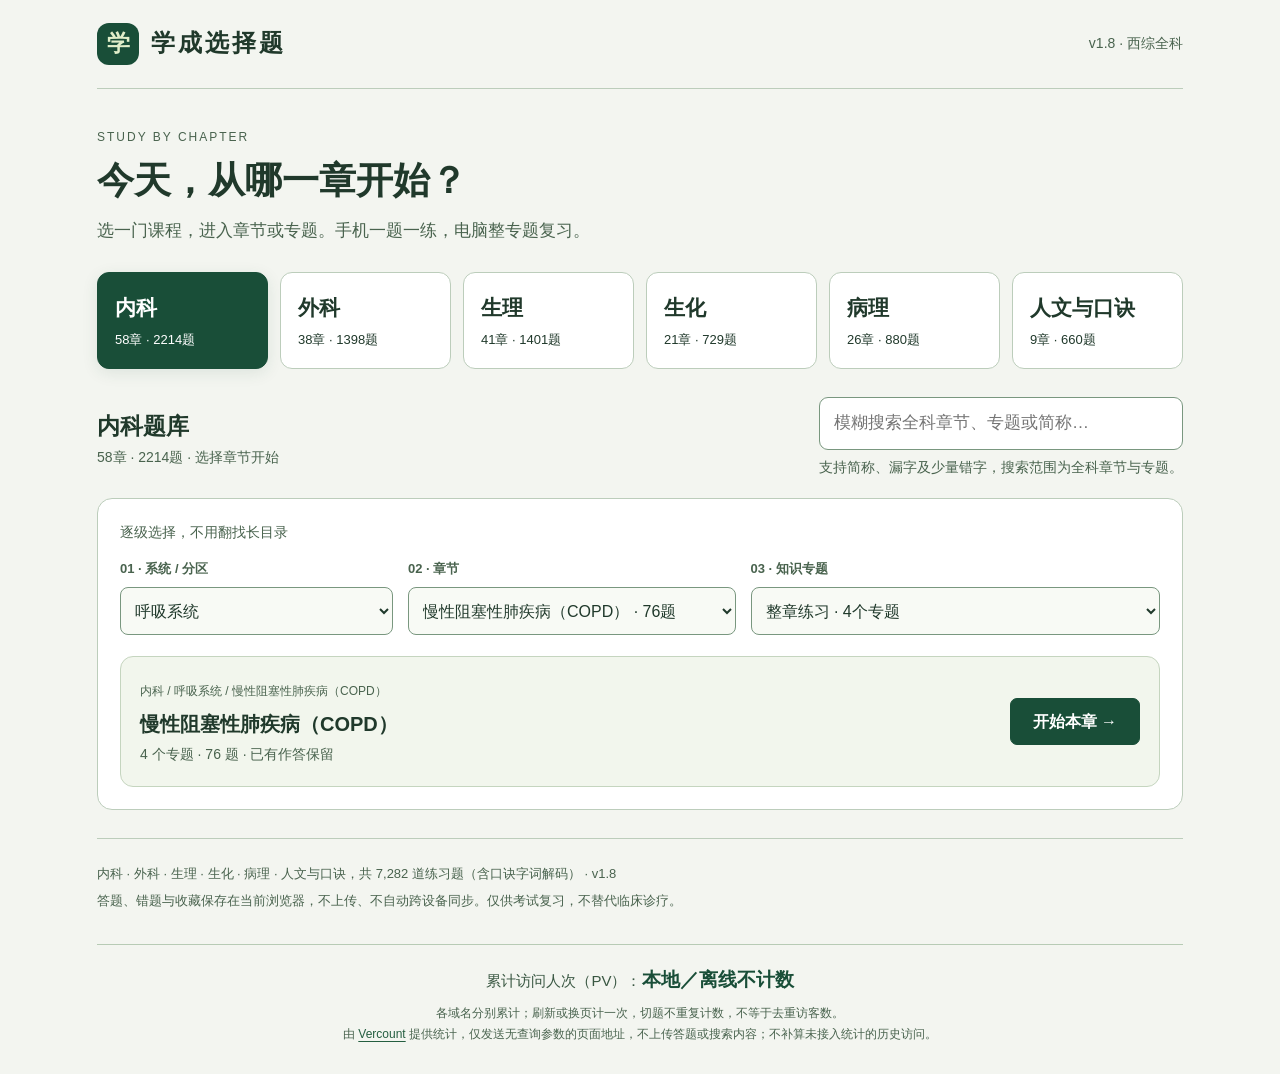
==== commit 2ababc4f: "v1.8 Preserve desktop answer-reading position and add mobile memorization mode" ====
--- a/docs/index.html
+++ b/docs/index.html
@@ -28,12 +28,12 @@
 
 </head>
 <body><div id="quiz-loading" role="status" aria-live="polite" aria-busy="true"><div class="quiz-loading-inner"><div class="quiz-loading-logo" aria-hidden="true">学</div><span class="quiz-loading-spinner" aria-hidden="true"></span><p class="quiz-loading-title">正在准备题库</p><p class="quiz-loading-note">载入章节与本机学习记录，请稍候…</p><noscript><p>此题库需要启用 JavaScript 才能作答。请启用后重新加载。</p></noscript><div class="quiz-loading-actions" hidden><button type="button" data-quiz-reload>重新加载</button><a href="./index.html">题库首页</a></div></div></div>
-<div class="shell"><header><div class="brand"><span>学</span>学成选择题</div><span class="release">v1.7 · 西综全科</span></header>
+<div class="shell"><header><div class="brand"><span>学</span>学成选择题</div><span class="release">v1.8 · 西综全科</span></header>
 <main><section class="intro"><div class="eyebrow">STUDY BY CHAPTER</div><h1>今天，从哪一章开始？</h1><p>选一门课程，进入章节或专题。手机一题一练，电脑整专题复习。</p></section>
 <section class="resume" id="resume" hidden aria-label="继续上次练习"></section>
 <nav class="course-tabs" id="courses" aria-label="选择题库"></nav>
 <section aria-label="选择章节"><div class="catalog-toolbar"><div><h2 id="course-title"></h2><p id="course-count"></p></div><div class="home-search-box"><input id="chapter-search" class="search" type="search" placeholder="模糊搜索全科章节、专题或简称…" aria-label="搜索章节或知识专题" role="combobox" aria-autocomplete="list" aria-expanded="false" aria-controls="search-suggestions" autocomplete="off"><div id="search-suggestions" class="search-suggestions" role="listbox" aria-label="可能的搜索结果" hidden></div><p class="search-help">支持简称、漏字及少量错字，搜索范围为全科章节与专题。</p></div></div><div id="chapter-catalog"></div></section></main>
-<footer><p>内科 · 外科 · 生理 · 生化 · 病理 · 人文与口诀，共 7,282 道练习题（含口诀字词解码） · v1.7</p><p>答题、错题与收藏保存在当前浏览器，不上传、不自动跨设备同步。仅供考试复习，不替代临床诊疗。</p></footer></div>
+<footer><p>内科 · 外科 · 生理 · 生化 · 病理 · 人文与口诀，共 7,282 道练习题（含口诀字词解码） · v1.8</p><p>答题、错题与收藏保存在当前浏览器，不上传、不自动跨设备同步。仅供考试复习，不替代临床诊疗。</p></footer></div>
 <script>
 'use strict';
 const COURSES=[{"id":"internal","name":"内科","key":"xuecheng-internal-drag-v2","url":"./internal.html","file":"internal.html","chapters":[{"id":"resp-copd","name":"慢性阻塞性肺疾病（COPD）","system":"呼吸系统","questions":76,"modules":[{"id":"resp-copd-module-clinical","name":"临床表现与呼吸体征","keywords":["阻塞/限制与呼吸体征横向串联","症状的鉴别","痰液外观","肺气肿查体的同字段比较","第二心音强度","并发症的机制对应","症状顺序与叩诊"]},{"id":"resp-copd-module-function","name":"病理生理、肺功能与血气","keywords":["易混肺功能、血气和呼吸体征补充","肺气肿：弹性阻力 × 静态顺应性","肺功能：相同三项肺容积","肺功能：相同三项流速指标","首先累及部位","炎症细胞","肺功能变量的方向","两种顺应性的比较","缺氧与潴留的机制","呼气末压力关系","三种检查目的的同字段配伍","检查时点与规定界值","严重程度分级指标","GOLD肺功能分级","胸片所见","规定的肺容积比值界值","三项肺功能的同字段对照","病名与血气不能互换","Kronig峡的方向","语音震颤的部位比较","附加音类型"]},{"id":"resp-copd-module-assessment","name":"症状与加重风险评估","keywords":["症状、风险与ABE分组"]},{"id":"resp-copd-module-treatment","name":"稳定期与急性加重治疗","keywords":["祛痰药：三种成分逐一鉴别","支气管扩张药分类","同三药成分鉴别","讲义稳定期起始方案","预防措施","讲义氧流量数值","两项氧合目标","AECOPD讲义分级","明确意识障碍的通气支持","跨病期的药物作用","住院急性加重的讲义抗炎原则","讲义规定界值"]}]},{"id":"resp-pah","name":"肺动脉高压与慢性肺心病","system":"呼吸系统","questions":28,"modules":[{"id":"resp-pah-module-clinical","name":"肺心病临床与失代偿","keywords":["肺高压形成机制","第二心音的两字段比较","代偿与失代偿体征","命名体征与综合征"]},{"id":"resp-pah-module-tests","name":"辅助检查与心电判读","keywords":["读图：P波形态","读图：V1与V5的R/S","读图：QRS电轴","影像的规定尺寸界值","肺血管分布比较","胸片心影的同字段比较"]},{"id":"resp-pah-module-management","name":"肺心病急性加重处理","keywords":["心律失常类型","并发症对应","利尿影响的同字段比较","讲义所列利尿药组合","强心苷的安全关系","讲义所列强心苷组合"]},{"id":"resp-pah-module-pulmonary-hypertension","name":"肺动脉高压的评估与治疗","keywords":["两种检查目的比较","选用CCB的反应性条件","讲义CCB的心率条件","扩肺血管药分类"]}]},{"id":"resp-pe","name":"急性肺血栓栓塞症","system":"呼吸系统","questions":35,"modules":[{"id":"resp-pe-module-presentation","name":"病因、风险与临床表现","keywords":["栓子来源","下肢侧别与疼痛","三联征的同成分数比较","右心循环体征"]},{"id":"resp-pe-module-diagnosis","name":"疑诊、确诊与影像选择","keywords":["影像检查方法","血液标志物","动脉血气方向","CTPA同部位直接征象","通气与灌注的同字段比较"]},{"id":"resp-pe-module-antithrombotic","name":"抗栓药物的作用与鉴别","keywords":["抗血小板机制：双药成分鉴别","溶栓：三种成分逐一鉴别","基础治疗的类别","抗凝与纤溶药物"]},{"id":"resp-pe-module-strategy","name":"危险分层与治疗策略","keywords":["抗凝疗程的讲义分层","肺栓塞危险分层","不同危险层的起始策略","讲义规定的溶栓时间窗","出血并发症部位"]}]},{"id":"resp-ild","name":"间质性肺疾病","system":"呼吸系统","questions":30,"modules":[{"id":"resp-ild-module-clinical","name":"临床、影像与疾病鉴别","keywords":["间质病的诊断对应","肺功能与弥散量","低氧的主要机制"]},{"id":"resp-ild-module-management","name":"诊断检查与治疗","keywords":["IPF抗纤维化：双药成分鉴别","非侵入影像方法","取材与病原学方法","治疗与疾病对应","结节病的症状条件","间质病的药物类别"]},{"id":"resp-ild-module-sarcoid","name":"结节病的评估与鉴别","keywords":["结节病影像分期","肉芽肿与肺门侧别","两种疾病的PPD对照"]}]},{"id":"resp-bronchiectasis","name":"支气管扩张症","system":"呼吸系统","questions":29,"modules":[{"id":"resp-bronchiectasis-module-presentation","name":"病理、表现与并发症","keywords":["支扩：痰量 × 咯血 × 啰音","病理与疾病对应","扩张形成的主次机制","基础病因比较","好发肺段","干性支扩的症状","空洞壁厚与痰分层","咯血与杵状指","典型体温表现","肺部并发症","咯血量与严重程度"]},{"id":"resp-bronchiectasis-module-airway","name":"影像与气道、咯血处理","keywords":["影像检查选择","HRCT形态比较","药物与治疗目标","体位引流的讲义体位","咯血量的同字段规定界值","讲义弥漫与局限病变的处理"]},{"id":"resp-bronchiectasis-module-infection","name":"感染评估与抗菌药鉴别","keywords":["支扩感染：体温 × 痰量 × 脓性成分","抗铜绿碳青霉烯：双药成分鉴别","抗铜绿喹诺酮：双药成分鉴别","抗铜绿头孢：三种成分鉴别","经验治疗的病原侧重","抗菌药物近邻比较"]}]},{"id":"resp-abscess","name":"肺脓肿","system":"呼吸系统","questions":16,"modules":[{"id":"resp-abscess-module-presentation","name":"类型、病原与影像鉴别","keywords":["肺脓肿类型","肺脓肿病原","误吸体位与肺段","影像分布与空洞"]},{"id":"resp-abscess-module-management","name":"检查与疗效评估","keywords":["讲义病原与抗菌方案","病原标本培养","疗程与停药影像条件"]}]},{"id":"resp-pneumonia","name":"肺炎","system":"呼吸系统","questions":38,"modules":[{"id":"resp-pneumonia-module-pathogens","name":"环境、病原与病原学检查","keywords":["患病环境与感染途径对照","时间与潜伏期两个条件","CAP常见细菌","同四病原成分比较","HAP病原逐项鉴别","病原检查方法","抗体类别","核酸与其他病原检查"]},{"id":"resp-pneumonia-module-presentation","name":"临床与影像鉴别","keywords":["病原体与症状、痰液、影像","严重程度的同类评估变量","病变好发部位","肺段内扩展途径"]},{"id":"resp-pneumonia-module-management","name":"抗菌药、耐药与治疗例外","keywords":["敏感肺炎链球菌的药物","同三药成分比较","MSSA的讲义药物分组","MRSA的同四药成分比较","基础与重症联合的同字段比较","成人条件下的讲义双药名单","抗菌药类别比较","军团菌药物逐项鉴别","讲义休克起始处理","抗菌治疗的病原条件"]}]},{"id":"resp-tb","name":"肺结核","system":"呼吸系统","questions":55,"modules":[{"id":"resp-tb-module-presentation","name":"临床表现与病变类型","keywords":["肺结核：体温 × 盗汗 × 体重","气道狭窄的听诊类型","活动性继发结核病变类型","结核人群与好发部位","结节的三个影像字段","纵隔移位方向"]},{"id":"resp-tb-module-tests","name":"诊断检查与活动性评估","keywords":["结核活动性：症状 × 排菌 × 影像","结核检查方法","超敏反应分类","两种反应的抗原成分","材料规定时间范围","检查用途与局限","活动影像的同成分数组合","人群与接种史条件"]},{"id":"resp-tb-module-treatment","name":"治疗方案与药物安全","keywords":["抗结核药的菌群与不良反应","代谢分群","维生素的近邻比较","杀菌部位与作用性质","初治方案结构","耐药定义的双药组合","复治前的检查目的","热型比较"]},{"id":"resp-tb-module-complications","name":"并发症及特殊表现","keywords":["结核并发症、温度分级与特殊影像","肺结核病变类型","咯血的主次机制","命名影像形态","病变进展的播散途径"]}]},{"id":"resp-asthma","name":"支气管哮喘","system":"呼吸系统","questions":55,"modules":[{"id":"resp-asthma-module-presentation","name":"发病机制与临床表现","keywords":["哮喘：咳嗽 × 啰音","疾病病理本质","炎症细胞比较","免疫球蛋白与细胞的同字段组合","双介质作用鉴别","呼吸困难类型","诱发因素与时间","气流与听诊的双字段关系","不典型发作鉴别"]},{"id":"resp-asthma-module-tests","name":"肺功能与诊断检查","keywords":["不同状态的检查目的配伍","激发试验方向与规定界值","激发检查的状态与肺功能条件","检查方式鉴别","舒张试验双界值及逻辑","PEF两个时间尺度","发作阶段的两项血气","炎症标志方向与细胞","胸片改变","通气类型与残气量"]},{"id":"resp-asthma-module-medicines","name":"药物类别与维持治疗","keywords":["肥大细胞稳定药：双药成分鉴别","ICS：三种成分逐一鉴别","三种防治目的配伍","长期抗炎药类别","药名逐项分类与适用情境","长期联合类别","同双激素药名比较"]},{"id":"resp-asthma-module-assessment","name":"发作评估、控制与鉴别","keywords":["药物主要机制","讲义所列茶碱安全范围","急性发作分级","通气衰竭与支持方式","两种情境的液体管理","急性扩张气道双药类别","控制评估的四字段","症状控制分级","气流受限及气短鉴别"]}]},{"id":"resp-ards","name":"急性呼吸窘迫综合征（ARDS）","system":"呼吸系统","questions":19,"modules":[{"id":"resp-ards-module-diagnosis","name":"危险因素、机制与诊断","keywords":["肺水肿机制","低氧的主要机制","活性物质与稳定性","ARDS诊断同字段条件","两个检查目的"]},{"id":"resp-ards-module-management","name":"氧合评估与通气、液体管理","keywords":["氧合指数的运算","规定的氧合界值","ARDS分度","氧合指数计算","保持肺泡开放的设置","肺保护的同四字段组合","通气体位比较","PEEP作用方向逐项判断","PEEP作用与风险","ARDS的液体原则","氧合目标双界值","仰卧病变区域与性质"]}]},{"id":"resp-failure","name":"呼吸衰竭","system":"呼吸系统","questions":22,"modules":[{"id":"resp-failure-module-classification","name":"分型与氧合支持","keywords":["血气分型","两种呼衰主要机制","两型氧疗原则","同四疾病成分比较","疾病与分型机制","急性通气障碍同五疾病","慢性或急性通气障碍双疾病"]},{"id":"resp-failure-module-clinical","name":"低氧表现与纠正策略","keywords":["两种情境的药名例举","呼吸兴奋剂的机制边界","呼吸支持的前提","缺氧造血的双变量","肾代偿方向与解释"]},{"id":"resp-failure-module-ventilation","name":"通气并发症与酸碱评估","keywords":["血气与混合酸碱失衡判断","pH的规定界值与方向","二氧化碳的规定界值与方向","两项代谢指标的方向"]}]},{"id":"resp-lung-cancer","name":"肺癌","system":"呼吸系统","questions":43,"modules":[{"id":"resp-lung-cancer-module-pathology","name":"组织类型与肿瘤生物学","keywords":["肺癌：两种组织学类型交叉鉴别","组织类型比较","两类副癌综合征比较"]},{"id":"resp-lung-cancer-module-presentation","name":"局部与全身临床表现","keywords":["类癌：肤色 × 心率 × 胃肠 × 呼吸","局部侵犯症状对应","同三病变成分鉴别","局部与副癌综合征","同三器官转移部位","两类肿瘤的侧别比较"]},{"id":"resp-lung-cancer-module-diagnosis","name":"诊断检查、影像与治疗","keywords":["肺恶性征象：轮廓 × 边缘 × 空洞内壁","EGFR靶向：双药成分鉴别","检查目的的四字段比较","命名胸部影像","细胞毒化疗药物组合","可切除早期NSCLC主要方式","靶向药名比较","靶向分子改变"]},{"id":"resp-lung-cancer-module-stage","name":"TNM分期与扩展范围","keywords":["肿瘤原发灶分层","区域淋巴结分层","远处转移的成对分层"]}]},{"id":"resp-pleura","name":"胸膜疾病","system":"呼吸系统","questions":77,"modules":[{"id":"resp-pleura-module-fluid-analysis","name":"胸水机制与生化判别","keywords":["渗出/漏出病因、典型生化与Light标准","漏出机制：静水压 × 胶体渗透压","渗出/漏出：蛋白 × 李凡他 × 比重","两类病因的胸水性质","胸水形成机制","胸水葡萄糖方向","白蛋白梯度的规定界值"]},{"id":"resp-pleura-module-clinical","name":"胸水体征、影像与定位","keywords":["呼吸系统体征横向比较","肺下界：两种疾病交叉鉴别","积液常见症状","视诊双字段","两区域的传音体征","叩诊与肺下界","占位效应方向","摩擦音的液体量与呼吸关系","胸水四种检查目的","胸片形态鉴别","影像与胸膜病变","胸水量分度","肺下界移动变化","呼吸类型","大量胸水的双体征"]},{"id":"resp-pleura-module-differential","name":"胸水病因鉴别与处理","keywords":["脓胸：细胞 × WBC × pH","胸水：CEA数值 × 胸水/血清比值","胸水：ADA × 细胞分类","胸水病因鉴别","胸膜病变处理方法","胸膜腔内两类药物原则"]},{"id":"resp-pleura-module-haemothorax","name":"血胸的评估与变化","keywords":["血胸量分度","引流的双数值标准","明确持续出血的处理"]},{"id":"resp-pleura-module-pneumothorax","name":"气胸类型与临床鉴别","keywords":["气胸：叩诊 × 语颤 × 呼吸音","气胸分型","胸膜腔与大气压力比较","纵隔动态方向","破口气流方向","张力性气胸的紧急原则","讲义所列封堵时相","胸片形态鉴别","命名胸部体征","症状时间顺序"]},{"id":"resp-pleura-module-procedures","name":"抽液、闭式引流与并发症","keywords":["气胸拔管：肺扩张 × 气液引流","两次抽液的教学量限","抽液并发症","两类反应的同字段处理","并发症与机制配伍","两种引流的讲义位置","两种操作的教学呼吸时相","拔管前状态比较","失效管的三字段条件"]}]},{"id":"digest-gerd","name":"胃食管反流病","system":"消化系统","questions":25,"modules":[{"id":"digest-gerd-module-mechanisms","name":"屏障功能与促发因素","keywords":["反流发病环节","药物与LES压力"]},{"id":"digest-gerd-module-presentation","name":"临床表现与内镜分级","keywords":["反流性食管炎LA分级","食管与食管外表现","反流相关并发症"]},{"id":"digest-gerd-module-management","name":"检查、治疗与长期管理","keywords":["反流检查目的","食管疾病类型","随访检查方式","抑酸与促动力药","食管狭窄处理","体位与症状","处理目的与药物配伍"]}]},{"id":"digest-gastritis","name":"胃炎与幽门螺杆菌","system":"消化系统","questions":28,"modules":[{"id":"digest-gastritis-module-classification","name":"胃炎类型与鉴别","keywords":["黏膜损伤机制","慢性胃炎病因","黏膜炎症细胞","癌前病变处理","胃酸与血胃泌素","胃病类型鉴别","胃炎部位比较","胃炎分型与病因处理"]},{"id":"digest-gastritis-module-hp","name":"幽门螺杆菌：机制与检测","keywords":["Hp相关疾病","Hp检测方法","根除方案组成","Hp定居位置与鞭毛作用","Hp炎症损伤因子","Hp局部微环境","不同胃病的胃酸变化"]},{"id":"digest-gastritis-module-management","name":"治疗疗程与病理变化","keywords":["根除疗程","根除后复查间隔"]}]},{"id":"digest-ulcer","name":"消化性溃疡与消化道出血","system":"消化系统","questions":60,"modules":[{"id":"digest-ulcer-module-differential","name":"溃疡类型与临床鉴别","keywords":["特殊溃疡类型","溃疡腹痛节律比较","溃疡好发年龄比较","溃疡与并发症部位","胃酸与屏障机制","溃疡相关检查"]},{"id":"digest-ulcer-module-complications","name":"并发症识别与出血评估","keywords":["溃疡并发症","出血量教学界值","活动性出血证据"]},{"id":"digest-ulcer-module-treatment","name":"药物治疗与并发症处理","keywords":["腹腔穿刺液体特征","钡餐使用原则","抑酸与黏膜保护药","抑酸疗程","预防用药双成分","出血处理优先级","不同检查情境的止血路径","穿孔基础与手术处理","幽门梗阻的阶段处理"]},{"id":"digest-ulcer-module-postoperative","name":"胃术后异常的鉴别与处理","keywords":["胃术后并发症鉴别","术后出血原因","倾倒综合征方案","胃术后反流处理","术后典型时间窗","术后出血部位与检查","两种梗阻呕吐物的成分","远期并发症的时间对应","胃术后机械性梗阻鉴别"]}]},{"id":"digest-tb","name":"肠结核与结核性腹膜炎","system":"消化系统","questions":14,"modules":[{"id":"digest-tb-module-diagnosis","name":"肠结核与腹膜结核的诊断鉴别","keywords":["腹部结核临床类型","腹部结核检查","试验治疗时长","腹部结核并发症","病变部位","溃疡、病理与钡灌肠","腹水四字段比较"]},{"id":"digest-tb-module-management","name":"腹膜病变分型与处理指征","keywords":["结核性腹膜炎分型"]}]},{"id":"digest-ibd","name":"炎症性肠病","system":"消化系统","questions":40,"modules":[{"id":"digest-ibd-module-differential","name":"疾病鉴别与影像特点","keywords":["慢性肠病鉴别","肠病好发部位","肠镜与病理组合","肠病并发症","肠道钡灌肠征象","分布与狭窄形态"]},{"id":"digest-ibd-module-activity","name":"活动度、并发症与肠外表现","keywords":["UC活动程度指标","结肠影像形态","肠外表现与病情活动"]},{"id":"digest-ibd-module-treatment","name":"治疗阶段与药物选择","keywords":["5-ASA治疗阶段","局部给药剂型","氨基水杨酸制剂","活化与抗生素合用","药物类别与治疗阶段","静脉激素无效后的两种补救选择","肠病生物制剂靶点","两种非生物制剂的作用配伍"]},{"id":"digest-ibd-module-tests","name":"检查与局部并发症处理","keywords":["脓肿处理的引流与用药","肛瘘的内外科方案","激素诱导后的维持处理","诱导后的维持策略","肠道检查目的与集合"]}]},{"id":"digest-ibs","name":"肠易激综合征","system":"消化系统","questions":13,"modules":[{"id":"digest-ibs-module-diagnosis","name":"机制、表现与诊断","keywords":["IBS机制侧重点","IBS诊断时间组合","诊断时常规检查条件"]},{"id":"digest-ibs-module-management","name":"分型与症状管理","keywords":["IBS临床分型","对症药物的作用","促分泌机制","内脏感觉调节双成分","菌群与炎症调节药物"]}]},{"id":"digest-he","name":"肝性脑病","system":"消化系统","questions":26,"modules":[{"id":"digest-he-module-mechanisms","name":"病因、诱因与发病机制","keywords":["假性神经递质前体：双成分鉴别","肝性脑病病因","肝性脑病诱因","发病机制学说","芳香族与支链氨基酸"]},{"id":"digest-he-module-assessment","name":"临床分期与评估","keywords":["肝性脑病临床分期"]},{"id":"digest-he-module-gut","name":"饮食与肠道处理","keywords":["肝性脑病：两种灌肠液成分鉴别","讲义蛋白质原则比较","导泻药双成分","灌肠成分的禁忌核查","肠道降氨药","肝性脑病检查目的配伍"]},{"id":"digest-he-module-medicines","name":"药物作用与神经精神处理","keywords":["支链氨基酸：三种成分鉴别","氨基酸制剂的作用","神经精神症状用药","烦躁处理的药物组合","药物与受体作用","硫酸镁禁忌条件集合"]}]},{"id":"digest-hcc","name":"原发性肝细胞癌","system":"消化系统","questions":31,"modules":[{"id":"digest-hcc-module-presentation","name":"病因、病理与临床表现","keywords":["肝癌伴癌：血糖 × 红细胞","HCC病因比较","HCC大体病理分型","肝癌转移途径","淋巴结转移部位","肝外血道转移部位","中晚期临床表现","急性变化的原因"]},{"id":"digest-hcc-module-diagnosis","name":"影像、筛查与确诊检查","keywords":["肝脏影像学比较表","筛查的标志物与影像","肝脏供血与供氧","肝癌检查目的对应"]},{"id":"digest-hcc-module-management","name":"治疗选择与肝储备评估","keywords":["讲义米兰标准数值组合","肝癌治疗方式","肝脏局部介入技术","移植前肿瘤因素","残肝体积规定界值","肝功能与ICG15组合","破裂出血止血方式集合","危急时的止血操作","根治与分子靶向治疗"]}]},{"id":"digest-cirrhosis","name":"肝硬化","system":"消化系统","questions":54,"modules":[{"id":"digest-cirrhosis-module-presentation","name":"病因与全身效应","keywords":["肝硬化：白蛋白 × 白球比","肝硬化病因比较","病因抗体线索","沉积部位与阻塞位置","肝后型病因集合","遗传代谢性病因","肝功能与临床效应","低白蛋白教学界值","肝硬化体征侧重点","激素变化比较","激素变化比较","脾亢血细胞减少顺序","水肿起始与方向","大出血后的体征"]},{"id":"digest-cirrhosis-module-ascites","name":"腹水机制、鉴别与处理","keywords":["白蛋白梯度界值","腹水体征量级","浊音、移动性与尺压","肝硬化影像检查","腹水利尿药比较","联合利尿剂规定剂量比","门脉高压介入措施","白蛋白补充规定比例","腹水回输限制","有效容量下降的并发症","肝病确诊方法与目的"]},{"id":"digest-cirrhosis-module-bleeding","name":"静脉曲张出血与预防","keywords":["内镜操作比较","出血性休克处置优先级","出血预防措施","感染预防抗菌药类别","血管加压素禁忌集合","暂时止血方式","急性出血用药作用"]},{"id":"digest-cirrhosis-module-complications","name":"并发症及相关病理生理","keywords":["肝硬化并发症鉴别与治疗","腹膜炎抗菌覆盖","血栓早晚期处理","肝肾综合征治疗方式","肝体积与病因类型","肾损害性质","改善血流与扩容组合"]}]},{"id":"digest-pancreatitis","name":"胰腺炎","system":"消化系统","questions":50,"modules":[{"id":"digest-pancreatitis-module-pathogenesis","name":"病因、损伤机制与表现","keywords":["酶与损害对应","急性重症并发症","胰腺炎病因诱因","甘油三酯规定界值","代谢异常与病因","内镜胆胰管操作","腹痛与体位","腹部体征名称","讲义镇痛药对照"]},{"id":"digest-pancreatitis-module-assessment","name":"严重度与实验室评估","keywords":["严重程度分类表","酶学检查的标本与时间窗","预后相关化验指标","血糖与预后时间关系","重症血淀粉酶三种结果","酶学教学倍数界值"]},{"id":"digest-pancreatitis-module-complications","name":"感染、并发症与胰周积液","keywords":["胰周积液四类对应","感染典型时间","坏死比例教学界值","感染证据三字段","腹内压教学界值","酶学标本组合","胰腺影像检查"]},{"id":"digest-pancreatitis-module-management","name":"治疗选择与慢性胰腺病变","keywords":["慢性胰腺炎：腹痛 × 体重 × 血糖 × 大便","基础处理方案","肠功能恢复后的营养途径","肠黏膜相关氨基酸","嵌顿结石内镜处理三字段","胰管与胰腺影像组合","胰腺疾病药物与目的"]}]},{"id":"renal-overview","name":"泌尿系统总论","system":"泌尿系统","questions":20,"modules":[{"id":"renal-overview-module-urinalysis","name":"蛋白、血尿与尿沉渣判读","keywords":["蛋白尿机制类型","白蛋白排出量教学范围","尿沉渣计数界值","尿红细胞形态","管型与病变"]},{"id":"renal-overview-module-function","name":"肾功能检查的目的","keywords":["分肾功能检查","检查目的配伍"]}]},{"id":"renal-uti","name":"尿路感染","system":"泌尿系统","questions":29,"modules":[{"id":"renal-uti-module-pathogenesis","name":"感染途径、病原与特殊背景","keywords":["尿路感染传播途径","病原体与背景","复杂性尿感背景","菌尿定义三字段","无症状菌尿人群"]},{"id":"renal-uti-module-differential","name":"感染部位与诊断检查","keywords":["急性膀胱炎与肾盂肾炎鉴别","尿路病变的管型","细菌学共同证据","慢性肾盂肾炎功能损害","细菌学方法与用途","上尿路影像检查","抗菌治疗时间比较"]},{"id":"renal-uti-module-management","name":"用药、疗程与并发症","keywords":["讲义常用抗菌药类别","急性肾盂肾炎并发症","尿源性脓毒血症危险因素"]}]},{"id":"renal-failure","name":"急慢性肾衰竭","system":"泌尿系统","questions":47,"modules":[{"id":"renal-failure-module-aki","name":"急性肾损伤的病因与分期","keywords":["AKI病因和分期","AKI阶段：血钾 × 并发症","纠酸后的电解质变化"]},{"id":"renal-failure-module-differential","name":"急性肾损伤检查与鉴别","keywords":["AKI：尿钠 × FENa","AKI：尿比重 × 尿渗透压","AKI机制类型","AKI尿沉渣管型","AKI三条任选诊断条件","GFR相关清除率","分肾GFR合成方法","每日尿量规定界值","少尿期讲义补液公式","多尿期讲义补液比例"]},{"id":"renal-failure-module-ckd","name":"慢性肾脏病分期与全身变化","keywords":["慢性肾衰系统表现","慢性肾衰严重并发症","血液学机制","讲义贫血治疗集合","尿毒素分子量比较","尿毒素分子量分类","肾性骨病类型","CKD分期","CKD肾大小例外","慢性肾衰神经系统表现"]},{"id":"renal-failure-module-management","name":"肾衰治疗、透析与并发症","keywords":["控制蛋白尿与血压","饮食限制与热量","透析情境与并发症","磷结合药物性质与作用"]}]},{"id":"renal-glomerular","name":"原发性肾小球疾病（含病理）","system":"泌尿系统","questions":80,"modules":[{"id":"renal-glomerular-module-syndromes","name":"临床综合征与免疫机制","keywords":["分类、免疫与临床综合征","临床综合征比较","肾病病理检查目的","肾病综合征必备定量标准","水肿主导机制","RAAS与起始水肿部位","肾性高血压机制与进展"]},{"id":"renal-glomerular-module-nephritis","name":"急性与急进性肾炎","keywords":["前驱感染至血尿间隔","肾炎增生细胞组合","电镜部位与形态","免疫荧光形态","肾脏肉眼形态","急性肾炎降压药类别","现症感染用药","急性肾炎整体治疗原则","急进性肾炎三型","新月体相关细胞","强化与基础治疗比较","基础免疫治疗双成分","稳定后移植等待界限"]},{"id":"renal-glomerular-module-nephrotic","name":"肾病综合征及治疗反应","keywords":["肾病病理类型与激素反应","血栓部位比较","病理类型与并发症","肾静脉血栓检查目的","预防抗凝教学界值","抗凝与抗血小板药","激素疗程与减量原则","免疫治疗药物","难治性肾病备选药对","其他治疗的药物类别","营养物代谢紊乱"]},{"id":"renal-glomerular-module-pathology","name":"病理沉积与免疫荧光","keywords":["电镜沉积部位","补体与免疫病理疾病"]},{"id":"renal-glomerular-module-differential","name":"IgA、慢性肾炎及相关鉴别","keywords":["原发与继发肾小球疾病","免疫物与沉积部位","IgA肾病组织类型","感染至血尿的时间比较","IgA不同场景治疗配伍","顺序、年龄与损害部位","利尿剂转换教学界值","慢性肾炎治疗目标","隐匿性肾炎处理原则","肾炎镜下病理","病理类型与进展速度"]}]},{"id":"blood-ida","name":"贫血概述与缺铁性贫血","system":"血液系统","questions":47,"modules":[{"id":"blood-ida-module-classification","name":"贫血定义、分类与严重度","keywords":["红细胞体积分类","网织红与红系反应","全血细胞减少的疾病关系","贫血Hb教学界值","贫血严重度"]},{"id":"blood-ida-module-iron","name":"铁代谢、病因与缺铁表现","keywords":["铁的价态与环节","铁吸收部位","铁的储存与运输蛋白","缺铁发生机制","红细胞形态与着色","贫血相关循环后果","红细胞形态","红系核浆发育"]},{"id":"blood-ida-module-tests","name":"实验室指标与贫血鉴别","keywords":["缺铁实验室指标","四类贫血的铁代谢鉴别","红细胞指数完整界值"]},{"id":"blood-ida-module-management","name":"补铁治疗与疗效评估","keywords":["补铁治疗的目的与途径","材料内铁剂选择","铁吸收影响组合","补铁疗效指标","补铁反应的教学时程","血红蛋白与储备恢复"]}]},{"id":"blood-aa","name":"再生障碍性贫血","system":"血液系统","questions":16,"modules":[{"id":"blood-aa-module-mechanisms","name":"病因与骨髓衰竭机制","keywords":["病毒病因的材料对应","化学因素的剂量关系","骨髓衰竭机制"]},{"id":"blood-aa-module-diagnosis","name":"血象、骨髓与相关鉴别","keywords":["骨髓检查策略","极重型再障的完整界值","低增生骨髓的进一步评估","红系核浆发育"]},{"id":"blood-aa-module-management","name":"治疗选择与造血支持","keywords":["血液成分支持","再障治疗的作用类别","雄激素的教学起效时程"]}]},{"id":"blood-hemolysis","name":"溶血性贫血","system":"血液系统","questions":37,"modules":[{"id":"blood-hemolysis-module-classification","name":"溶血病因与发生部位","keywords":["溶血病因与发生部位","骨髓内破坏的疾病组合"]},{"id":"blood-hemolysis-module-diagnosis","name":"溶血证据、形态与病因诊断","keywords":["溶血：UCB × 尿胆原 × 尿胆红素","病因诊断、形态与治疗","红系代偿的指标方向","溶血指标的诊断意义","血管内溶血的证据","溶血相关试验","急性血管内溶血的材料组合"]},{"id":"blood-hemolysis-module-management","name":"特异检查与脾切除、移植选择","keywords":["HSCT适合的完整材料清单","渗透脆性与溶血盐浓度","红细胞变形与脾滞留","破坏部位与切脾关系","材料内手术年龄节点"]}]},{"id":"blood-bleeding","name":"出血性疾病与ITP","system":"血液系统","questions":37,"modules":[{"id":"blood-bleeding-module-mechanisms","name":"出血机制与临床部位","keywords":["出血机制与临床部位"]},{"id":"blood-bleeding-module-coagulation","name":"凝血途径与检测判读","keywords":["血友病：BT × APTT × PT","凝血途径：APTT × PT","止血检测系统归属"]},{"id":"blood-bleeding-module-itp-diagnosis","name":"血小板减少的诊断与鉴别","keywords":["ITP：巨核细胞数量 × 产板型","ITP：BT × CRT × 血块收缩 × 凝血","血小板减少与骨髓鉴别","出血警示线索"]},{"id":"blood-bleeding-module-itp-management","name":"ITP治疗与疗程","keywords":["ITP治疗层级","ITP激素机制与疗程","材料内激素疗程","复发与再治疗反应"]},{"id":"blood-bleeding-module-haemostasis","name":"止血药的作用配伍","keywords":["止血药的作用环节"]}]},{"id":"blood-mm","name":"多发性骨髓瘤","system":"血液系统","questions":32,"modules":[{"id":"blood-mm-module-diagnosis","name":"临床、实验室与形态诊断","keywords":["骨髓瘤：红细胞形态 × ESR","骨髓瘤主要损害组合","骨病的影像组合","骨病评估的影像检查","尿蛋白成分","骨髓浆细胞教学界值","免疫电泳与克隆性","免疫球蛋白类型","单克隆与正常免疫球蛋白"]},{"id":"blood-mm-module-stage","name":"分期、风险与治疗选择","keywords":["ISS及R-ISS图表补齐","R-ISS遗传高危与D-S组合阈值","骨痛及高钙的材料内药物","高黏滞的净化方式","材料内影像检查限制","讲义诱导方案名称","D-S肾功能亚型条件","D-S分期与满足逻辑","肿瘤负荷指标方向","预后因素的材料组合","D-S条件的完整配伍","D-S M蛋白完整界值"]},{"id":"blood-mm-module-renal","name":"肾损害与并发症","keywords":["骨髓瘤肾损害的完整关系"]}]},{"id":"blood-mds","name":"骨髓增生异常性肿瘤/综合征","system":"血液系统","questions":62,"modules":[{"id":"blood-mds-module-classification","name":"疾病界限与遗传、形态分型","keywords":["MDS分型与疾病界限","TP53双等位失活的表内条件","原始细胞分类界限","遗传定义型的细胞比例与核型条件","遗传定义型的原始细胞与排除条件","遗传定义型的比例界限","形态定义型的原始细胞比例","低增生型的定义字段","纤维化型的原始细胞界值"]},{"id":"blood-mds-module-morphology","name":"病态造血与鉴别","keywords":["MDS病态造血图表逐系补齐","外周血三系模式","Ret的基础与例外","造血过程比较","巨核细胞数量与形态","骨髓组织与培养组合","染色体常见改变的配伍","贫血与骨髓近邻鉴别","粒系核形态","巨核系形态比较"]},{"id":"blood-mds-module-risk","name":"风险评分与细胞遗传预后","keywords":["IPSS-R单项评分矩阵","IPSS-R总分危险度分层","IPSS-R染色体预后组"]},{"id":"blood-mds-module-management","name":"治疗策略与适应人群","keywords":["材料内联合化疗组成","根治与疾病控制手段","去甲基化药物成分","白血病类型比较"]}]},{"id":"blood-leukemia","name":"白血病","system":"血液系统","questions":74,"modules":[{"id":"blood-leukemia-module-classification","name":"急性白血病细胞类型","keywords":["急性白血病FAB细胞类型"]},{"id":"blood-leukemia-module-phenotype","name":"细胞化学、免疫与遗传鉴别","keywords":["NAP全关系与遗传预后","EGIL1998免疫积分逐格对应","白血病细胞化学鉴别","AML亚型免疫表型","造血细胞来源","AML遗传亚型"]},{"id":"blood-leukemia-module-clinical","name":"浸润、并发症与疗效评估","keywords":["AML亚型与浸润特点","白血病类型与浸润","淋巴肿瘤来源","髓外浸润部位","血液病症状机制","遗传事件与材料内预后","白细胞教学界值","MRD与缓解及复发风险","典型庇护所部位"]},{"id":"blood-leukemia-module-management","name":"治疗方案与药物不良反应","keywords":["化疗药的特征不良反应","急性白血病方案的对象","同一药物组的局部途径","局部放疗范围","材料内预处理配伍","讲义防治高尿酸条目","减细胞方式与M3限制","ATRA后并发情况的材料处理"]},{"id":"blood-leukemia-module-cml","name":"慢性髓系白血病分期与处理","keywords":["CML分期与治疗","材料内CML药物比较","CML疾病控制方式","反应性与肿瘤性白血象","疗效状态分类"]}]},{"id":"blood-lymphoma","name":"淋巴瘤（含病理）","system":"血液系统","questions":57,"modules":[{"id":"blood-lymphoma-module-assessment","name":"诊断、临床分期与范围","keywords":["血液病检查目的配伍","全身症状分组逻辑","淋巴瘤临床分期","分期时的器官归类","类型、首发与扩散模式"]},{"id":"blood-lymphoma-module-pathology","name":"病理实体与特殊表现","keywords":["NHL病理实体与特殊表现","霍奇金细胞及亚型","典型瘤细胞形态","霍奇金肿瘤细胞来源"]},{"id":"blood-lymphoma-module-phenotype","name":"免疫、遗传与病毒关系","keywords":["淋巴瘤染色体对应","阴性表型和EBV关系","双标记配伍","三标记成分比较","套细胞表列四标记","滤泡性淋巴瘤表列标记","Burkitt表列标记","皮肤T表型方向","NK/T三标记方向","增生性质与克隆性"]},{"id":"blood-lymphoma-module-management","name":"恶性程度与治疗选择","keywords":["血液病联合方案名称","生物制剂名称比较","感染相关治疗对象","早期治疗方式的配伍","非霍奇金淋巴瘤类别"]}]},{"id":"endo-graves","name":"Graves病与特殊类型甲亢","system":"内分泌系统","questions":49,"modules":[{"id":"endo-graves-module-presentation","name":"甲亢表现与全身效应","keywords":["甲亢：骨质 × 血钙 × 尿钙","甲状腺毒症的病因比较","甲亢伴无力的血钾机制","眼部体征命名","突眼的机制与相对程度","眼病活动期的抗炎类别","两种功能状态的水肿分布","血压三个字段的配伍","脂质指标变化方向"]},{"id":"endo-graves-module-orbit","name":"眼病活动度与分级","keywords":["GO美国甲状腺学会0–6级"]},{"id":"endo-graves-module-diagnosis","name":"功能检查与特殊类型","keywords":["甲状腺功能检查指标","妊娠时结合蛋白与检测配伍","甲状腺自身抗体比较","两项激素的教学变化顺序","特殊甲状腺毒症类型"]},{"id":"endo-graves-module-management","name":"药物、放射碘与手术选择","keywords":["甲亢药物的材料内选择","抗甲状腺药安全处理","甲亢治疗方式","妊娠手术的讲义时段","基础代谢教学估算","基础代谢教学分级","术前基础代谢教学界值","两种治疗的材料内限制","结合蛋白与总激素的方向"]},{"id":"endo-graves-module-crisis","name":"急性危象与治疗安全","keywords":["危象药物的材料内作用"]}]},{"id":"endo-hypothyroid","name":"甲状腺功能减退症","system":"内分泌系统","questions":11,"modules":[{"id":"endo-hypothyroid-module-diagnosis","name":"病因分类与功能检查","keywords":["甲状腺功能状态比较","两种自身免疫甲状腺病配伍","水肿性质与沉积物","代谢、消化与反射配伍"]},{"id":"endo-hypothyroid-module-management","name":"替代治疗与监测","keywords":["材料内替代激素与适用状态","缺血性心脏病时的起始与调量","两类甲减的材料内监测","原发性甲减的医源性清单"]}]},{"id":"endo-diabetes","name":"糖尿病及急慢性并发症","system":"内分泌系统","questions":100,"modules":[{"id":"endo-diabetes-module-classification","name":"分型、胰岛功能与糖代谢诊断","keywords":["糖尿病分型及胰岛功能","T1DM：三种抗体成分鉴别","糖耐量：空腹 × OGTT 2小时","胰岛功能释放曲线","分型与材料所列主要死因","糖代谢诊断的规定界值","两种糖化指标的时间窗","材料内HbA1c目标","空腹与非空腹的目标配伍","检测样本与数值方向","胰岛功能试验的目的比较"]},{"id":"endo-diabetes-module-acute","name":"急性代谢紊乱的鉴别与处理","keywords":["两种高血糖危象比较","两种危象的重点检查配伍","材料内初始液体类型","胰岛素制剂与途径","两种危象的材料内血糖节点","材料内补钾条件组合","材料内补碱界值与顺序","材料内胰岛素教学量级","材料内低渗液的完整条件"]},{"id":"endo-diabetes-module-microvascular","name":"肾脏、视网膜与风险分级","keywords":["肾病G与A分层","糖肾GA分级进展风险矩阵全格","肾小球病理模式","早期肾病的两种排泄指标","肾病条目的两类治疗配伍","视网膜分期的形态特征","视网膜异常的阶段定位","不同视网膜状态的处理配伍"]},{"id":"endo-diabetes-module-chronic","name":"神经病变与代谢危险因素","keywords":["糖尿病神经受累类型","足部病变的参与因素","血脂情形与药物类别","两种风险状态的LDL-C目标","黄斑水肿的材料内两种手段"]},{"id":"endo-diabetes-module-medicines","name":"胰岛素、降糖药与安全选择","keywords":["口服及注射降糖药作用与选择","胰岛素具体制剂名称","类似物成分的三药比较","夜间曲线与材料内处理","磺脲类具体药物","降糖药类别与材料内限制","合并ASCVD的材料内药物清单","肾糖阈与尿糖判断","促泌类别的两项清单","一般干预与药物选择","餐后高血糖的材料内类别"]},{"id":"endo-diabetes-module-self-management","name":"综合管理与日常干预","keywords":["综合管理措施的归类"]}]},{"id":"endo-aldosterone","name":"原发性醛固酮增多症","system":"内分泌系统","questions":14,"modules":[{"id":"endo-aldosterone-module-diagnosis","name":"临床、生化与心电评估","keywords":["读图：T/U波及节律","原醛：醛固酮 × 肾素 × AngⅡ","原醛表现的时序","原醛的血钾关系","酸碱失衡比较","血钠与尿钾的方向","尿量与尿比重","激素筛查比值","肌肉与胃肠表现"]},{"id":"endo-aldosterone-module-management","name":"病因与治疗选择","keywords":["肾上腺病变部位","原醛药物比较","腺瘤治疗部位","其他材料内药物"]}]},{"id":"endo-cushing","name":"库欣综合征","system":"内分泌系统","questions":37,"modules":[{"id":"endo-cushing-module-etiology","name":"病因、临床与相关综合征","keywords":["皮质醇过多的表现时序","脂肪分布与外形配伍","皮肤、骨与精神表现配伍","ACTH相关病因类别","低钾碱中毒相关病因","库欣病的垂体组织类型","异位分泌肿瘤的材料清单","病因与ACTH依赖性的配伍","肾上腺相关命名情况","病变命名与激素来源","垂体病变的完整组成","不同来源的激素病因链","同一器官序列的肿瘤成分"]},{"id":"endo-cushing-module-diagnosis","name":"功能、定位与病因鉴别","keywords":["库欣：尿游离皮质醇 × 昼夜节律","库欣扩展鉴别表中的量级及例外","地塞米松剂量与材料内结果","病因定位的教学模式","结节性病变的激素与定位组合"]},{"id":"endo-cushing-module-management","name":"外科治疗与激素替代","keywords":["手术部位与激素替代时程","治疗失败后的材料内路径","内分泌作用靶点的药物配伍","双侧切除后的反馈与监测","术后替代与手术范围"]}]},{"id":"endo-pheochromocytoma","name":"嗜铬细胞瘤","system":"内分泌系统","questions":17,"modules":[{"id":"endo-pheochromocytoma-module-clinical","name":"发作表现与激素效应","keywords":["嗜铬发作：头痛 × 心率 × 出汗 × 面色","肿瘤组织来源","主要分泌物比较","消化效应的分泌物配伍","肿瘤分泌物与腹泻","血管活性肽的作用"]},{"id":"endo-pheochromocytoma-module-diagnosis","name":"循环变化与诊断检查","keywords":["确证、激发与定位检查","检测干扰的材料组合"]},{"id":"endo-pheochromocytoma-module-management","name":"围手术期药物与顺序","keywords":["术前阻断的受体类别","讲义术前阻断时程","受体阻断的先后","β阻断使用条件","术中血压变化的材料用药","术后高血压的原因组合"]}]},{"id":"endo-overview","name":"内分泌总论与Liddle综合征","system":"内分泌系统","questions":15,"modules":[{"id":"endo-overview-module-axes","name":"内分泌机制与靶腺轴","keywords":["内分泌异常发生机制","三级内分泌轴","内分泌综合征比较"]},{"id":"endo-overview-module-differential","name":"高血压低钾的内分泌鉴别","keywords":["Liddle：肾素 × 醛固酮","低钾高血压的机制鉴别","钠转运的部位与活性","原醛与Liddle用药机制","双侧肾上腺皮质改变"]}]},{"id":"rheum-overview","name":"风湿系统总论","system":"风湿免疫","questions":45,"modules":[{"id":"rheum-overview-module-classification","name":"疾病范畴与临床特征","keywords":["风湿疾病范畴表逐项分类补齐","风湿疾病的临床比较","风湿疾病的同级分类"]},{"id":"rheum-overview-module-management","name":"抗风湿药物的作用类别","keywords":["NSAIDs材料内比较","症状控制与病情控制","抗风湿药物的类别","硬化相关抗体的完整成分","肌炎相关抗体对照"]}]},{"id":"rheum-sle","name":"系统性红斑狼疮","system":"风湿免疫","questions":22,"modules":[{"id":"rheum-sle-module-phenotype","name":"抗体与临床表现的关系","keywords":["SLE抗体与临床关系"]},{"id":"rheum-sle-module-activity","name":"疾病活动与相关综合征","keywords":["抗磷脂：血栓 × 妊娠 × 血小板","自身抗体谱的成分","活动性评估的抗体比较"]},{"id":"rheum-sle-module-management","name":"器官损害与治疗选择","keywords":["皮肤、黏膜与诱因配伍","系统受累的组织病变","关节破坏与畸形可复性","尿检两个字段的配伍","血细胞与溶血时Ret配伍","基础治疗药物比较","治疗作用与材料内方案","材料内生物制剂成分"]}]},{"id":"rheum-ra","name":"类风湿关节炎（内科与外科）","system":"风湿免疫","questions":23,"modules":[{"id":"rheum-ra-module-clinical","name":"关节与关节外表现","keywords":["关节组织的起始病变","受累关节与分布","休息与活动的关系","关节畸形的临床评价","结节性皮损名称","风湿相关综合征名称","自身抗体名称比较"]},{"id":"rheum-ra-module-diagnosis","name":"诊断标准与影像分期","keywords":["RA影像分期与诊断框架","《外科学》旧标准的完整关系"]},{"id":"rheum-ra-module-management","name":"治疗与疾病鉴别","keywords":["传统DMARD药物比较","桥梁治疗的剂量与时程","NSAIDs材料内药物比较","靶向与生物作用类别","材料内手术方式的两项配伍","SLE与RA比较"]}]},{"id":"rheum-sjogren","name":"原发性干燥综合征","system":"风湿免疫","questions":7,"modules":[{"id":"rheum-sjogren-module-diagnosis","name":"免疫学证据与鉴别","keywords":["干燥综合征：双抗体成分鉴别"]},{"id":"rheum-sjogren-module-management","name":"症状管理与相关表现","keywords":["材料内促分泌药物成分","有无脏器损害的治疗角色","皮疹相关疾病名称","两类红斑的材料内对应"]}]},{"id":"rheum-vasculitis","name":"系统性血管炎与白塞病","system":"风湿免疫","questions":32,"modules":[{"id":"rheum-vasculitis-module-classification","name":"血管炎分类与免疫诊断","keywords":["Chapel Hill亚类逐项归属","两病配伍与血管层级","同级病变层级分类","小血管病的材料表项","ANCA相关病型比较","确证与范围评估的检查目的","三类抗体的材料内病型关系"]},{"id":"rheum-vasculitis-module-small-vessel","name":"小血管炎的临床鉴别","keywords":["肾脏临床表现组合","免疫沉积与急进性肾炎分型","材料内肾外受累组合","免疫治疗与单抗靶点配伍"]},{"id":"rheum-vasculitis-module-behcet","name":"白塞病的识别与处理","keywords":["黏膜、皮肤与眼部表现","不同表现的材料内治疗角色","白塞条目的具体药物比较"]}]},{"id":"toxicology","name":"中毒","system":"中毒","questions":64,"modules":[{"id":"toxicology-module-recognition","name":"暴露线索与全身表现","keywords":["气味与皮肤","全身表现","气味与皮肤变化的顺序"]},{"id":"toxicology-module-organophosphate","name":"有机磷：机制、表现与病程","keywords":["有机磷症状","有机磷机制与反跳","运动终板效应的前后时相","有机磷相关酶靶标"]},{"id":"toxicology-module-severity","name":"严重度与并发症识别","keywords":["分度与并发症","两种用药状态的对照"]},{"id":"toxicology-module-management","name":"解毒、去污与治疗安全","keywords":["解毒药配伍","血液净化方法比较","材料内液体禁忌配伍","硫酸镁的材料内限制清单","有机磷相关药物名称","支持治疗与解毒作用配伍","不同情形的主要损伤风险","金属与材料内药物分类"]}]},{"id":"cardio-myocardium","name":"心肌疾病","system":"循环系统","questions":19,"modules":[{"id":"cardio-myocardium-module-diagnosis","name":"病因、结构与功能鉴别","keywords":["心肌结构与功能逐项鉴别","病理改变比较","两种超声征象比较","主要功能障碍比较","病因与结构鉴别","两种检查目的"]},{"id":"cardio-myocardium-module-clinical","name":"血流动力学与临床体征","keywords":["肥厚型心肌病杂音变化"]},{"id":"cardio-myocardium-module-management","name":"治疗策略与风险评估","keywords":["心肌病药物类别与机制","减轻梗阻的手术介入","心脏装置目的鉴别"]}]},{"id":"cardio-pericardium","name":"心包疾病","system":"循环系统","questions":16,"modules":[{"id":"cardio-pericardium-module-clinical","name":"临床体征与血流动力学","keywords":["摩擦音、积液与压塞","胸部附加音鉴别","命名体征鉴别"]},{"id":"cardio-pericardium-module-diagnosis","name":"检查、心电与病因鉴别","keywords":["读图：广泛ST改变鉴别","心包两种检查目的","两种影像的征象比较","心包炎病因鉴别","两种心影扩大的同字段对照"]}]},{"id":"cardio-endocarditis","name":"感染性心内膜炎","system":"循环系统","questions":13,"modules":[{"id":"cardio-endocarditis-module-clinical","name":"基础病与外周表现","keywords":["周围体征比较","症状频率比较","心脏并发症比较","累及瓣膜比较","先天畸形成分"]},{"id":"cardio-endocarditis-module-differential","name":"临床类型与病程鉴别","keywords":["急性亚急性的双字段对照","两型典型病原","两型药名例举配伍"]},{"id":"cardio-endocarditis-module-management","name":"诊断证据与干预指征","keywords":["病原与结构检查目的","赘生物位置鉴别"]}]},{"id":"cardio-hypertension","name":"高血压","system":"循环系统","questions":54,"modules":[{"id":"cardio-hypertension-module-assessment","name":"血压、靶器官与危险分层","keywords":["诊室血压分级","血压升高的成分","眼底病变分级","动态血压规定界值","本讲义危险分层"]},{"id":"cardio-hypertension-module-clinical","name":"急症、目标与继发病因","keywords":["升压与急性靶器官损害","临床损害模式鉴别","分阶段降压的教学双界值","本讲义控制目标界值","继发病因鉴别"]},{"id":"cardio-hypertension-module-strategy","name":"合并症与降压药选择","keywords":["合并症与药物类别","同层级药名鉴别"]},{"id":"cardio-hypertension-module-pharmacology","name":"药物作用与不良反应","keywords":["降压药类别与特点","CCB药名分类","血管扩张部位比较","两药最大作用时间对照","两个阶段的作用机制"]}]},{"id":"cardio-diagnostics","name":"循环系统重要体征","system":"循环系统","questions":36,"modules":[{"id":"cardio-diagnostics-module-sounds","name":"心音、附加音与周期","keywords":["心音强度变化的疾病集合","心音与瓣膜关闭","两个心音的时相对照","第三四心音的时相","有效心房收缩与心音","附加音与疾病","第二心音分裂类型","两循环压力与第二心音"]},{"id":"cardio-diagnostics-module-murmurs","name":"瓣膜听诊、杂音与心界","keywords":["听诊区与瓣膜","杂音时相与瓣膜病","心尖舒张期杂音的病因","心室增大与方向"]},{"id":"cardio-diagnostics-module-pulse","name":"脉搏特征与相关疾病","keywords":["脉搏短绌与节律","交替脉的功能关系","脉搏名称鉴别"]}]},{"id":"cardio-valves","name":"心瓣膜病","system":"循环系统","questions":29,"modules":[{"id":"cardio-valves-module-differential","name":"瓣膜病的结构与体征鉴别","keywords":["瓣膜病与血流动力学","压力首先升高的心腔","命名心脏附加音","二尖瓣装置损伤","周围血管征鉴别"]},{"id":"cardio-valves-module-diagnosis","name":"临床评估与心电判读","keywords":["读图：P波与心腔扩大","二狭的症状比较","大量咯血的血管来源","肺淤血影像与病变","命名综合征鉴别","合并房颤后的听诊变化"]},{"id":"cardio-valves-module-management","name":"治疗策略与干预选择","keywords":["瓣膜手术介入的适用条件"]}]},{"id":"cardio-coronary","name":"冠心病与急性心肌梗死","system":"循环系统","questions":65,"modules":[{"id":"cardio-coronary-module-presentation","name":"冠脉病变与胸痛鉴别","keywords":["胸痛类型鉴别","冠脉综合征临床类型","两种斑块结构对照","粥样硬化病变阶段","泡沫细胞来源"]},{"id":"cardio-coronary-module-ecg","name":"心电、标志物与梗死定位","keywords":["读图：心梗导联定位","读图：心梗变化与讲义时相","读图：后壁附加导联","心脏血液标志物","读图：同类T波形态比较","读图：ST与Q波双字段"]},{"id":"cardio-coronary-module-assessment","name":"活动耐量与临床时相","keywords":["CCS活动耐量分级"]},{"id":"cardio-coronary-module-complications","name":"梗死并发症与循环状态","keywords":["心梗后结构与炎症并发症","早期危险性心律失常","两个心梗部位的节律联系","Killip分级","Forrester分型","右室梗死的前负荷关系"]},{"id":"cardio-coronary-module-management","name":"抗缺血、抗栓与再灌注","keywords":["再灌注与检查方式","抗心绞痛药类","抗心绞痛单药机制","抗血小板与抗凝药名","降脂药机制","再灌注方式与时机","冠脉与心肌检查目的"]}]},{"id":"cardio-heart-failure","name":"心力衰竭","system":"循环系统","questions":43,"modules":[{"id":"cardio-heart-failure-module-classification","name":"分期、功能与急性分型","keywords":["射血分数类别","心衰病程分期","步行试验的讲义分度","灌注与淤血分型","血流动力学与治疗类别"]},{"id":"cardio-heart-failure-module-diagnosis","name":"负荷、淤血与检查评估","keywords":["心室负荷改变","心衰诱因比较","肺与体循环淤血鉴别","右心衰体征价值比较","脉搏变化模式","三种检查目的的同字段比较","血液标志物的主要用途","肺淤血胸片征象","两项标志物的教学界值"]},{"id":"cardio-heart-failure-module-management","name":"药物与器械治疗","keywords":["心衰器械的治疗目的鉴别","心衰药物单名与机制","强心苷节律不良反应","讲义所列视觉不良反应","电解质与强心苷中毒风险","器械的主要目的"]}]},{"id":"cardio-arrhythmia","name":"心律失常","system":"循环系统","questions":87,"modules":[{"id":"cardio-arrhythmia-module-basics","name":"心电基础与心腔判断","keywords":["读图：PR间期测量","读图：电压小格","读图：时间小格","读图：P波与心腔增大","心腔增大的心电图对应","读图：波段与电生理过程","读图：间期起止事件"]},{"id":"cardio-arrhythmia-module-supraventricular","name":"室上性心律与预激","keywords":["读图：窦性、室上性与房性心律","读图：PR、QRS起始与ST-T","快速节律发生机制","室上速折返类型","心律治疗方式","旁路情境的药名鉴别"]},{"id":"cardio-arrhythmia-module-ventricular","name":"早搏与室性心律","keywords":["读图：室性节律与房室分离","读图：早搏及其形式","电解质的近邻比较"]},{"id":"cardio-arrhythmia-module-af","name":"房颤评估与抗凝","keywords":["房颤持续时间与分型","房颤的同类体征","本讲义心脏病因比较","本讲义心外病因比较","房颤转为慢而规则的鉴别","抗凝药物与机制","抗凝机制比较","INR教学目标范围","两种抗凝药与拮抗药","转复前后的时间对照","房颤介入的不同目的","稳定房颤心室率药类"]},{"id":"cardio-arrhythmia-module-conduction","name":"传导异常与停搏鉴别","keywords":["读图：室内传导形态","读图：窦房传导与停搏鉴别","读图：四类房室传导阻滞","房室阻滞与心音变化"]},{"id":"cardio-arrhythmia-module-management","name":"药物、器械与电治疗","keywords":["读图：监护节律与电治疗","抗心律失常药分类","胺碘酮不良反应鉴别","起搏模式鉴别","电治疗的节律条件","不可逆缓慢传导的器械目的"]}]},{"id":"cardio-arrest","name":"心脏骤停与心肺复苏","system":"循环系统","questions":14,"modules":[{"id":"cardio-arrest-module-recognition","name":"骤停识别与复苏环节","keywords":["不同年龄猝死的病因","骤停时心律比较","CAB三个环节的同字段比较","初级复苏教学顺序"]},{"id":"cardio-arrest-module-management","name":"复苏参数与节律处理流程","keywords":["成人按压的四字段教学参数","两种波形的教学能量","本页复苏用药途径例举","流程中的可除颤节律","教学流程的复评时段","肾上腺素的教学剂量与间隔","胺碘酮的两次教学剂量","利多卡因三阶段教学剂量","硫酸镁的教学剂量范围"]}]}]},{"id":"surgery","name":"外科","key":"xuecheng-surgery-drag-v1","url":"./surgery.html","file":"surgery.html","chapters":[{"id":"surg-01","name":"颈部疾病","system":"颈部和胸部疾病","questions":66,"modules":[{"id":"surg-01-module-diagnosis","name":"结节、炎症与颈部肿块鉴别","keywords":["颈前肿大与囊肿鉴别","甲状腺结节良恶性线索","甲状舌管囊肿的切除范围","甲状腺检查与随访指标","甲状腺检查与随访指标"]},{"id":"surg-01-module-cancer","name":"甲状腺癌：病理、分期与随访","keywords":["甲状腺癌病理与转移鉴别","分化型甲状腺癌术后TSH目标","55岁以下分化型甲状腺癌分期","甲状腺术后随访标志物比较","分化型甲状腺癌TSH抑制时长","甲状腺癌治疗与术后残留"]},{"id":"surg-01-module-preparation","name":"甲亢用药、术前准备与指征","keywords":["甲状腺用药的作用对应","甲亢术前准备与手术范围","甲状腺手术指征与禁忌","甲亢术前给药顺序","甲状腺相关时间界值","抗甲状腺药相关规定界值"]},{"id":"surg-01-module-operation","name":"切除范围、清扫与术中保护","keywords":["甲状腺疾病与讲义术式","分化型甲状腺癌淋巴结处理","甲状腺术中保护与甲旁腺后果","甲状腺疾病与讲义术式"]},{"id":"surg-01-module-complications","name":"术后气道、神经、低钙与危象","keywords":["甲状腺术后神经损伤配伍","甲状腺术后并发症鉴别","甲状腺危象用药辨别","甲状腺术后异常的针对处理"]},{"id":"surg-01-module-parathyroid","name":"甲旁亢与检查目的","keywords":["甲旁腺异常的组合与类型","原发甲旁亢常见病因与分型","甲旁亢的临床分型","甲旁亢检查目的配伍","甲旁亢检查目的配伍"]}]},{"id":"surg-02","name":"食管疾病","system":"颈部和胸部疾病","questions":17,"modules":[{"id":"surg-02-module-pathology","name":"食管癌病理、部位与扩散","keywords":["食管癌大体类型鉴别","食管癌深度和病理组织类型","食管癌常见部位","食管癌地区组织学比较","食管癌侵犯结构与表现"]},{"id":"surg-02-module-differential","name":"吞咽困难鉴别与检查","keywords":["食管相关疾病对应","食管癌筛查与确诊"]},{"id":"surg-02-module-treatment","name":"切除、重建与贲门失弛缓治疗","keywords":["食管重建替代器官","食管常见术式与适应证"]}]},{"id":"surg-03","name":"乳腺癌","system":"颈部和胸部疾病","questions":69,"modules":[{"id":"surg-03-module-differential","name":"乳房肿块、疼痛与溢液鉴别","keywords":["乳房肿块与溢液鉴别","乳头溢液性质配伍","乳头凹陷原因的口诀关系","乳房常见病的处理方向"]},{"id":"surg-03-module-biology","name":"危险因素、病理与转移","keywords":["乳腺癌危险因素与癌前病变","乳腺癌病理类型及特殊表现","乳腺癌常见象限","乳腺癌体征与受侵结构","乳腺癌转移路径与时相","乳腺受体状态的可靠组合","乳腺癌分型的检测项目"]},{"id":"surg-03-module-stage","name":"TNM与临床分期","keywords":["乳腺癌T分期条件比较","乳腺癌N分期条件比较","乳腺癌TNM组合与临床分期","乳腺解剖分期表的边界格"]},{"id":"surg-03-module-tests-operation","name":"检查、淋巴解剖与术式","keywords":["乳腺手术结构差异","前哨淋巴结与腋窝处理","乳腺癌随访肿瘤标志物","胸小肌与腋窝淋巴结分组","乳腺检查用途配伍"]},{"id":"surg-03-module-adjuvant","name":"受体、绝经状态与辅助治疗","keywords":["乳腺辅助用药：受体和绝经状态鉴别","保乳后的局部辅助治疗","乳腺癌辅助药物类别","乳腺癌讲义中的化疗高危因素"]},{"id":"surg-03-module-mastitis","name":"乳腺炎、脓肿切口与药物影响","keywords":["哺乳相关药物影响：由不良影响反认药类","乳房脓肿位置与切口"]}]},{"id":"surg-04","name":"其它颈胸部疾病","system":"颈部和胸部疾病","questions":13,"modules":[{"id":"surg-04-module-injury","name":"胸部损伤：识别、支持与探查","keywords":["胸部损伤临床类型鉴别","肋骨骨折高发节段","胸壁损伤与支持措施","创伤性窒息机制","胸伤合并腹部损伤评估"]},{"id":"surg-04-module-mediastinum","name":"纵隔肿瘤定位","keywords":["纵隔位置与肿瘤配伍"]}]},{"id":"surg-05","name":"胃肿瘤","system":"腹部和肠道疾病","questions":43,"modules":[{"id":"surg-05-module-pathology","name":"早期定义、大体类型与胃壁肿瘤","keywords":["进展期胃癌大体分型","胃壁肿瘤鉴别","早期胃癌定义与深度","早期胃癌特殊类型界值","胃肠间质瘤生物学行为指标"]},{"id":"surg-05-module-stage","name":"侵犯深度、转移与TNM","keywords":["胃癌转移部位","胃癌T分期深度","胃癌N分期计数"]},{"id":"surg-05-module-tests","name":"检查用途与随访标志物","keywords":["胃癌辅助血清标志物","胃肿瘤检查目的"]},{"id":"surg-05-module-nodes","name":"胃周淋巴结与D2范围","keywords":["胃周淋巴结编号的同字段比较","胃周淋巴结编号的同字段比较","胃周淋巴结编号的同字段比较","胃周淋巴结编号的同字段比较","胃周淋巴结编号的同字段比较","胃周淋巴结编号的同字段比较","胃癌D2材料范围与不清扫组","胃癌D2外组别口诀","胃窦癌淋巴结站别对照"]},{"id":"surg-05-module-treatment","name":"内镜、外科与靶向治疗","keywords":["胃癌内镜治疗的讲义筛选条件","胃癌手术目的分类","跨肿瘤靶向药关系"]}]},{"id":"surg-06","name":"腹腔感染","system":"腹部和肠道疾病","questions":19,"modules":[{"id":"surg-06-module-peritonitis","name":"腹膜炎：疼痛、病原与转归","keywords":["壁层与脏层腹膜疼痛特性","腹膜炎：由人群和感染途径识别病原","腹膜炎体征与转归","腹膜炎体征与转归"]},{"id":"surg-06-module-fluid","name":"腹腔液性状鉴别","keywords":["腹腔穿刺液鉴别"]},{"id":"surg-06-module-abscess","name":"脓肿定位、检查与引流","keywords":["腹腔脓肿：定位后选择首列检查","盆腔脓肿的引流方向","腹腔脓肿定位"]}]},{"id":"surg-07","name":"腹部损伤","system":"腹部和肠道疾病","questions":28,"modules":[{"id":"surg-07-module-identify","name":"创伤分类、器官定位与症状时相","keywords":["腹部脏器损伤鉴别","腹部损伤分类参照","腹部损伤常见器官","损伤器官与腹膜炎时相"]},{"id":"surg-07-module-complications","name":"脏器特异线索与迟发并发症","keywords":["腹部脏器损伤特殊并发症"]},{"id":"surg-07-module-tests","name":"游离气、腹膜后气与液体成分","keywords":["腹部外伤气体位置与部位","腹部创伤影像的讲义对照","腹部损伤的液体成分鉴别"]},{"id":"surg-07-module-treatment","name":"止血、复苏、探查与脏器处理","keywords":["腹部创伤探查和复苏原则","腹部探查顺序","脾破裂的讲义处理要点","结直肠外伤的讲义处理分层","肝损伤入肝血流控制的解剖"]}]},{"id":"surg-08","name":"肠梗阻","system":"腹部和肠道疾病","questions":29,"modules":[{"id":"surg-08-module-diagnosis","name":"痛吐胀停：病因、部位与机制","keywords":["肠梗阻病因与影像","梗阻部位与症状组合","不同背景的肠梗阻病因","肠梗阻分型和肠鸣音","肠梗阻分型和肠鸣音"]},{"id":"surg-08-module-torsion","name":"肠扭转：易感因素、方向与处理","keywords":["肠扭转易感结构与诱因","肠扭转方向与坏死后重建","扭转肠坏死后的讲义处理"]},{"id":"surg-08-module-ischemia","name":"绞窄、闭袢与肠系膜血管病","keywords":["绞窄性梗阻的警示证据","闭袢性肠梗阻关系","肠系膜血管病与鉴别","肠系膜静脉血栓危险背景"]},{"id":"surg-08-module-management","name":"基本处理与并发情况","keywords":["肠梗阻基本处理的字段比较","频繁呕吐后的呼吸并发症鉴别","尖锐消化道异物的严重后果"]}]},{"id":"surg-09","name":"急性阑尾炎","system":"腹部和肠道疾病","questions":32,"modules":[{"id":"surg-09-module-diagnosis","name":"右下腹痛：机制、定位、鉴别与检查","keywords":["右下腹痛：阑尾炎与穿孔的跨病比较","阑尾炎试验与体征","阑尾炎发生机制及转移痛","阑尾体表定位与痛觉转变","育龄女性急性右下腹痛的病史","慢性阑尾炎传统造影线索"]},{"id":"surg-09-module-course","name":"病理阶段、脓肿与手术路径","keywords":["阑尾炎阶段：从表现反认病理","阑尾炎讲义术中处理组合","阑尾周围脓肿与特殊人群"]},{"id":"surg-09-module-special","name":"老幼病孕：不典型表现","keywords":["特殊阑尾炎：避免用轻症或白细胞误排除"]},{"id":"surg-09-module-complications","name":"感染扩散与术后并发症","keywords":["阑尾术后并发症鉴别","阑尾炎感染并发症鉴别","残株炎的材料长度界值","阑尾术后并发症的针对处理与机制"]}]},{"id":"surg-10","name":"大肠癌","system":"腹部和肠道疾病","questions":14,"modules":[{"id":"surg-10-module-diagnosis","name":"左右侧鉴别与扩散转移","keywords":["左右结肠癌：病理形态与主导表现","大肠癌转移路径与常见远处部位"]},{"id":"surg-10-module-tests","name":"诊断、分期与随访检查","keywords":["大肠癌CEA结果的意义","大肠癌检查用途配伍","大肠癌检查用途配伍"]},{"id":"surg-10-module-operation","name":"保肛、造口、切缘与转移灶处理","keywords":["直肠癌术式辨认","直肠癌保肛与不保肛的结构前提","大肠癌切缘的材料规定","可切除局限肝转移的大肠癌","Hartmann术的适用情境"]}]},{"id":"surg-11","name":"其它大肠与肛管疾病","system":"腹部和肠道疾病","questions":27,"modules":[{"id":"surg-11-module-anatomy","name":"齿状线：痛觉、血流、淋巴与癌种","keywords":["齿状线上下的解剖生理对照","齿状线上下的引流方向","齿状线与淋巴及癌种"]},{"id":"surg-11-module-hemorrhoids","name":"痔：分度、位置与疼痛例外","keywords":["内痔临床分度","肛管病变体位钟点","混合痔与内痔疼痛例外","内痔出现疼痛的例外"]},{"id":"surg-11-module-differential","name":"肛周疼痛、肛裂与脓肿鉴别","keywords":["肛周疾病症状鉴别","肛裂三联征与异常位置","肛裂异常位置的鉴别线索","明显肛裂疼痛与直肠指检"]},{"id":"surg-11-module-treatment","name":"肛周病处理与肛瘘括约肌关系","keywords":["肛周病变：识别后选择针对处理","肛瘘：完整比较高低位与复杂程度","肛瘘常见类型与病程关系"]}]},{"id":"surg-12","name":"腹外疝","system":"腹部和肠道疾病","questions":51,"modules":[{"id":"surg-12-module-anatomy","name":"股环、腹股沟管与疝结构","keywords":["疝的组成：只由定义反认结构名","股环的四周边界","腹股沟管壁的主要结构","深环与直疝三角位置","直疝三角的三界"]},{"id":"surg-12-module-differential","name":"斜疝、直疝、股疝与鞘膜积液","keywords":["斜疝与直疝：四字段同结构比较","腹外疝种类与解剖","斜疝直疝与精索相对位置","疝嵌顿风险比较","鞘膜积液的触诊与体位对照"]},{"id":"surg-12-module-type","name":"临床类别、特殊内容物与复发","keywords":["特殊嵌顿疝内容物","腹外疝临床类别","疝内容物与类型口诀","术后再次出现疝的类别"]},{"id":"surg-12-module-treatment","name":"修补术式、绞窄与肠管活力","keywords":["传统疝修补术的靶结构","疝修补选择的讲义分层","疝绞窄与坏死肠段的材料原则","疝内容物肠坏死证据"]}]},{"id":"surg-13","name":"细菌性肝脓肿","system":"肝胆胰脾疾病","questions":19,"modules":[{"id":"surg-13-module-origin-anatomy","name":"感染来源、病原与肝解剖","keywords":["肝门管道与分段","肝脓肿感染来源与病原体","肝动脉播散感染常见细菌","细菌性肝脓肿感染途径"]},{"id":"surg-13-module-presentation-differential","name":"肝脓肿鉴别与穿破并发症","keywords":["肝脓肿穿破方向与并发症","细菌性与阿米巴肝脓肿对比"]},{"id":"surg-13-module-testing-treatment","name":"检查、穿刺限制与治疗","keywords":["肝占位穿刺的材料禁忌提醒","肝脓肿大小数量与讲义治疗原则","肝脓肿检查目的与影像机制"]}]},{"id":"surg-14","name":"门脉高压症","system":"肝胆胰脾疾病","questions":29,"modules":[{"id":"surg-14-module-portal-mechanism","name":"门静脉解剖与阻塞机制","keywords":["门静脉高压阻塞部位","门静脉回流与讲义定义","门静脉高压讲义测量阈值"]},{"id":"surg-14-module-bleeding-assessment","name":"出血评估与肝功能分级","keywords":["曲张静脉出血检查与外科目的","门静脉高压手术的主要目标","出血性低血压的初始循环支持","Child-Pugh组成辨认"]},{"id":"surg-14-module-bleeding-control","name":"曲张静脉出血的局部及药物止血","keywords":["曲张静脉出血的分级救治路径","曲张静脉局部止血及桥接手段","曲张静脉出血药物作用机制对比","垂体加压素相关用药限制"]},{"id":"surg-14-module-operations-prevention","name":"断流、分流与出血预防","keywords":["断流与非选择性分流同字段比较","断流与分流术比较","断流和分流的压力、脑病、肝血流","贲门周围血管离断的静脉组成","门静脉高压讲义预防性治疗路径"]}]},{"id":"surg-15","name":"胰腺肿瘤","system":"肝胆胰脾疾病","questions":31,"modules":[{"id":"surg-15-module-ductal-diagnosis","name":"胰腺导管癌、梗阻性黄疸与检查","keywords":["胰头癌首发与典型症状区分","胰腺癌血清标志物鉴别","胰头癌诊断和可切除性评价","梗阻性黄疸的生化与排泄表现","胰腺导管腺癌早期表现与治疗反应"]},{"id":"surg-15-module-endocrine-differential","name":"内分泌瘤与低血糖鉴别","keywords":["胰腺肿瘤与低血糖鉴别","胰岛素瘤三联征、试验及良恶性","胰岛内分泌瘤良恶性依据","胰岛素瘤与胃泌素瘤良恶性趋势","胰腺内分泌瘤功能检查","胰腺内分泌瘤功能检查"]},{"id":"surg-15-module-surgery-complications","name":"胰腺手术、Whipple并发症及治疗","keywords":["Whipple术后吻合口并发症","胰腺肿瘤部位与手术方向","胰腺导管腺癌化疗药物记忆","Whipple切除范围可涉及的肿瘤部位"]},{"id":"surg-15-module-gastrinoma","name":"胃泌素瘤定位、胃酸与溃疡特点","keywords":["胃泌素瘤三角的三个边界","胃泌素瘤高胃酸阈值与处理目的","胃泌素瘤的溃疡位置与抑酸目的","胃泌素瘤酸度与胃泌素组合"]}]},{"id":"surg-16","name":"胆系疾病","system":"肝胆胰脾疾病","questions":107,"modules":[{"id":"surg-16-module-anatomy-physiology-stones","name":"胆道解剖、生理及结石成分","keywords":["胆汁生理与胆总管解剖","胆汁分泌与胆囊收缩激素对比","胆囊和胆总管解剖操作点","胆石成分、部位及断面","胆汁分泌的食物刺激顺序","胆囊术中胆心反射","Calot三角边界与内容","Calot三角边界与内容"]},{"id":"surg-16-module-clinical-differential","name":"胆道疼痛、黄疸与超声鉴别","keywords":["胆囊与胆管病变的三字段鉴别","恶性胆道梗阻的时相与胆囊比较","胆系疾病超声鉴别","胆道疼痛与黄疸比较","黄疸时相与胆囊大小","胆管扩张超声参考阈值","胆囊炎与邻近急腹症的腹痛模式","胆胰占位样积液与溃疡穿孔包裹鉴别","结石与胆汁在不同影像中的表现","结石与胆汁在不同影像中的表现","结石与胆汁在不同影像中的表现"]},{"id":"surg-16-module-gallbladder","name":"胆囊结石、胆囊炎与息肉","keywords":["胆囊结石的并发症与发生机制","无症状胆囊结石与息肉的讲义处理","讲义所列预防性胆囊切除考虑因素","急性胆囊炎的讲义时间及高危路径","非结石性胆囊炎背景与进展对比","急性胆囊炎病程与解剖部位","胆囊息肉性质与癌变危险","胆囊息肉同字段恶变风险对比","胆囊癌与胆囊穿孔部位对比"]},{"id":"surg-16-module-duct-stones-infection","name":"胆管结石、AOSC与胆道出血","keywords":["肝内胆管结石分布、并发症及切肝指征","肝内胆管结石的严重后果","肝内胆管结石病变肝切除情景","胆管结石部位与重建术式","AOSC病因、时机与关键措施","胆道出血的病因与表现","胆囊结石、胆管结石与AOSC治疗口诀","急性梗阻性化脓性胆管炎常见细菌"]},{"id":"surg-16-module-procedures-drainage","name":"胆道检查、介入引流与T管","keywords":["胆道检查与引流通路","PTC、ERCP之后的引流配伍","胆管操作后的并发症辨认","经皮经肝胆管操作并发症组合","T管的讲义时间节点","T管支撑、引流与窦道价值","胆汁分泌量与T管外引流量","胆总管探查的讲义指征","T管引流量与拔管风险","T管引流量与拔管风险"]},{"id":"surg-16-module-biliary-cancer","name":"胆管癌分型、危险因素与手术","keywords":["胆管癌危险因素和部位","肝门部胆管癌侵犯范围分型","胆管癌分段与讲义术式方向"]},{"id":"surg-16-module-congenital","name":"胆管闭锁及先天性胆管扩张","keywords":["先天性胆管扩张分型","胆管闭锁与先天扩张症治疗区分","胆管闭锁分型与手术方向"]}]},{"id":"surg-17","name":"周围血管疾病","system":"血管和泌外疾病","questions":34,"modules":[{"id":"surg-17-module-arterial-differential-stage","name":"动脉性疾病鉴别与缺血分期","keywords":["动脉硬化闭塞症与Buerger病完整对照","动静脉疾病鉴别","慢性动脉缺血分期","Rutherford分级的跛行与组织缺损","动脉闭塞的ABI与跛行分层"]},{"id":"surg-17-module-venous-disease","name":"静脉血栓机制、分布与风险","keywords":["深静脉血栓三因素、类型及肺栓塞风险","深静脉血栓分布与体征"]},{"id":"surg-17-module-vascular-examination","name":"血管检查及传统试验","keywords":["血管体格试验名称配伍","体位性色泽试验与其他下肢试验对比","血管检查和静脉曲张术前禁忌","血管检查和静脉曲张术前禁忌"]},{"id":"surg-17-module-treatment-principles","name":"栓子来源、取栓、用药及体位","keywords":["动静脉疾病的皮肤、脉搏和体位对照","急性动脉栓塞来源","急性动脉栓塞与动脉重建操作","雷诺的讲义用药对比"]}]},{"id":"surg-18","name":"泌外感染和肿瘤","system":"血管和泌外疾病","questions":34,"modules":[{"id":"surg-18-module-infection-hematuria","name":"泌外疾病鉴别、血尿与感染治疗","keywords":["泌外感染肿瘤线索","血尿时相和膀胱刺激症先后","肾结核破坏程度与治疗","患肾切除前后讲义抗结核时程"]},{"id":"surg-18-module-pathology-stage","name":"泌尿肿瘤病理及膀胱癌浸润层次","keywords":["泌尿肿瘤常见组织类型","膀胱癌浸润层次"]},{"id":"surg-18-module-surgical-extent","name":"泌尿肿瘤切除范围与治疗","keywords":["肾实质癌与上尿路癌的病理及切除范围","泌尿肿瘤切除范围与灌注","泌尿肿瘤切除范围与灌注"]},{"id":"surg-18-module-diagnostic-tests","name":"影像、取材、前列腺指标与分肾功能","keywords":["前列腺癌基本诊断","前列腺癌成骨性转移酶学组合","分肾功能检查方法","泌尿系病变的影像和取材","泌尿系病变的影像和取材","泌尿系病变的影像和取材"]}]},{"id":"surg-19","name":"泌外梗阻和外伤","system":"血管和泌外疾病","questions":41,"modules":[{"id":"surg-19-module-bph","name":"下尿路梗阻与排尿困难","keywords":["尿路梗阻疾病鉴别","前列腺增生药物机制比较","前列腺增生并发症与手术考虑","前列腺增生联合用药机制","前列腺增生经尿道手术缩写","男性急性尿潴留的常见机械与炎症原因","前列腺增生早期、典型症状及体检","前列腺增生早期、典型症状及体检"]},{"id":"surg-19-module-urinary-stones","name":"尿石成分、处理次序与取石路径","keywords":["泌尿结石成分与肉眼形态","尿路结石大小、部位与讲义取石路径","尿道结石处理方向","多发尿路结石处理次序"]},{"id":"surg-19-module-urinary-trauma","name":"尿道、膀胱与肾损伤定位","keywords":["前后尿道损伤的部位、平面和外渗","尿路外伤部位配伍","肾损伤严重程度与血尿","泌尿系外伤影像检查"]},{"id":"surg-19-module-incontinence","name":"尿失禁类型及机制鉴别","keywords":["尿失禁类型比较"]}]},{"id":"surg-20","name":"运动系统畸形","system":"骨科疾病","questions":22,"modules":[{"id":"surg-20-module-deformity-torticollis","name":"运动系统畸形与解剖关系","keywords":["脊柱侧凸病因的同类比较","先天性肌性斜颈年龄与处理","颈部肌挛缩的头颌方向"]},{"id":"surg-20-module-developmental-hip","name":"发育性髋脱位的体征、影像与分龄治疗","keywords":["髋关节发育异常体检名称","发育性髋脱位病因与站立前病理","髋脱位站立前与行走期体征","髋关节发育不良年龄与讲义治疗","髋发育不良筛查影像与侧别","站立前期髋部解剖三字段"]},{"id":"surg-20-module-scoliosis","name":"结构性与非结构性脊柱侧凸","keywords":["特发性脊柱侧凸Cobb角分层","非结构性脊柱侧凸的病因","侧弯的结构基础与可复性"]}]},{"id":"surg-21","name":"运动系统慢性损伤","system":"骨科疾病","questions":20,"modules":[{"id":"surg-21-module-clinical-differential","name":"慢性损伤与肩痛鉴别","keywords":["慢性损伤部位与表现","肩痛的同结构鉴别线索"]},{"id":"surg-21-module-upper-limb-management","name":"肩、肘与腱鞘损伤的处理","keywords":["粘连性肩关节囊炎治疗与自限性","慢性损伤保守失败后的手术","网球肘局部活动限制重点"]},{"id":"surg-21-module-osteochondral","name":"髌骨及骨软骨病的治疗限制","keywords":["髌骨软骨软化症局部注射用药","不宜或慎用局部激素的慢性骨软骨病","骨软骨病的年龄结局和关键时相"]},{"id":"surg-21-module-analgesia-principles","name":"慢性损伤镇痛与NSAIDs原则","keywords":["慢性损伤NSAIDs使用方式对比","慢性损伤的COX-2药物配伍"]}]},{"id":"surg-22","name":"手外伤、股骨头坏死、膝关节损伤、神经损伤","system":"骨科疾病","questions":74,"modules":[{"id":"surg-22-module-hand-replantation","name":"手外伤修复、覆盖与断指再植","keywords":["手外伤皮肤覆盖方式","断指转运保存方法对比","断肢指再植损伤机制与成功率","手部血运检查与神经再生征","手部外伤固定和再植时间","断肢与断指讲义再植时间对比","手外伤修复时相"]},{"id":"surg-22-module-avascular-necrosis","name":"股骨头坏死的原因、分期及保头治疗","keywords":["创伤性股骨头坏死的关键血供","非创伤性股骨头坏死危险背景","股骨头坏死早期影像与手术阶段","4字试验关联疾病集合","股骨头坏死讲义X线分期","股骨头坏死早晚阶段手术方向"]},{"id":"surg-22-module-knee-injuries","name":"半月板、交叉及侧副韧带损伤","keywords":["膝关节损伤体检配伍","半月板血运区","桶柄状半月板撕裂的方向","半月板损伤力学及经典三联征","Donoghue三联征精确结构","膝关节专项试验与诊断","膝半月板和韧带检查配伍"]},{"id":"surg-22-module-brachial-plexus","name":"臂丛根干束支及根撕脱伤","keywords":["臂丛根干束关系","臂丛神经束的来源","臂丛神经束的主要分支"]},{"id":"surg-22-module-peripheral-localisation","name":"周围神经卡压与感觉运动定位","keywords":["神经运动与感觉体征交叉定位","神经卡压部位配伍","周围神经运动障碍完整对照","周围神经感觉分布完整对照","神经损伤平面与保留功能","复合手外伤的神经定位"]}]},{"id":"surg-23","name":"骨与关节感染","system":"骨科疾病","questions":32,"modules":[{"id":"surg-23-module-acute-pyogenic","name":"急性骨髓炎与化脓性关节炎鉴别及处理","keywords":["骨髓炎与关节炎的疼痛中心","骨关节感染对比","化脓性骨关节感染常见病原","急性化脓性感染部位与病程","骨髓炎局部恶化与关节积脓处理","急性化脓性关节炎局部治疗","急性骨髓炎早期诊断价值对照","急性骨髓炎早期诊断价值对照","化脓性关节炎关节液阶段","急性化脓性关节炎直接诊断"]},{"id":"surg-23-module-chronic-osteomyelitis","name":"慢性骨髓炎的死骨、死腔与急性发作","keywords":["慢性骨髓炎死骨、死腔与急性发作"]},{"id":"surg-23-module-tuberculosis-general","name":"骨关节结核总论与寒性脓肿","keywords":["骨关节结核病程、分布与冷脓肿","结核冷脓肿外观与影像","骨关节结核围手术期原则","骨关节结核常见部位顺序"]},{"id":"surg-23-module-spinal-tuberculosis","name":"脊柱结核、截瘫及手术指征","keywords":["腰椎与胸椎结核对比","结核截瘫时相机制","脊柱结核病灶清除适应证"]},{"id":"surg-23-module-hip-tuberculosis","name":"髋结核牵涉痛、体征及病理分期手术","keywords":["儿童髋结核的牵涉痛部位","髋关节结核体格检查集合","髋关节结核不同病理阶段的讲义术式"]}]},{"id":"surg-24","name":"非化脓性关节炎","system":"骨科疾病","questions":23,"modules":[{"id":"surg-24-module-arthritis-differential","name":"关节炎分布、影像、结节与畸形鉴别","keywords":["骨关节炎与类风湿的组织、分布和晨僵","非化脓性关节炎鉴别","关节炎结节与畸形组合","骨关节炎与炎性关节炎晨僵"]},{"id":"surg-24-module-pathogenesis-markers","name":"关节病变起点及相关标志物","keywords":["关节病变的起始组织与机制","强直性与类风湿的相关标志物","强直性与类风湿的相关标志物"]},{"id":"surg-24-module-axial-arthritis","name":"强直性脊柱炎的早期诊断、分布和节律","keywords":["强直性脊柱炎蔓延方向与症状节律","强直性脊柱炎关键部位与影像","强直性脊柱炎休息与活动关系"]},{"id":"surg-24-module-treatment-load","name":"骨关节炎负荷因素与关节炎用药限制","keywords":["继发性骨关节炎的结构与负荷因素","非化脓性关节炎药物方向对比","强直性脊柱炎中轴病变用药限制"]}]},{"id":"surg-25","name":"骨肿瘤","system":"骨科疾病","questions":38,"modules":[{"id":"surg-25-module-tumor-patterns","name":"骨肿瘤年龄、部位及影像鉴别","keywords":["骨肉瘤与尤因肉瘤的部位和骨膜反应","骨肿瘤部位与影像鉴别","良恶性骨肿瘤一般征象对比","其他骨肿瘤与肿瘤样病变形态","脊柱破坏与椎间隙同字段鉴别"]},{"id":"surg-25-module-diagnosis-metastasis","name":"骨肿瘤确诊、生化与转移筛查","keywords":["骨转移的常见原发肿瘤","骨肉瘤常见远处转移及术前检查","骨肿瘤代谢与转移相关生化","骨肿瘤确诊、筛查与脊髓评价"]},{"id":"surg-25-module-osteochondroma","name":"骨软骨瘤观察、切除及恶变识别","keywords":["骨软骨瘤观察、切除及恶变线索","骨软骨瘤观察、切除及恶变线索","骨软骨瘤观察、切除及恶变线索"]},{"id":"surg-25-module-giant-cell","name":"骨巨细胞瘤分期治疗及药物放疗限制","keywords":["骨巨细胞瘤成分、反应与治疗","骨巨细胞瘤阶段与讲义手术路径","难治性骨巨细胞瘤药物识别","骨巨细胞瘤放疗风险"]},{"id":"surg-25-module-tumor-treatment","name":"骨肉瘤、尤因肉瘤及骨囊肿治疗","keywords":["骨囊肿与动脉瘤样囊肿治疗风险","骨肉瘤、尤因与淋巴瘤治疗顺序","骨肉瘤、尤因与淋巴瘤治疗顺序","骨肉瘤、尤因与淋巴瘤治疗顺序"]}]},{"id":"surg-26","name":"躯干骨骨折 & 脊髓损伤","system":"骨科疾病","questions":34,"modules":[{"id":"surg-26-module-spine-fractures","name":"脊柱骨折类型与受力方式","keywords":["脊柱骨折命名","颈椎骨折受力方式","脊柱骨折好发范围","齿状突骨折传统保守条件"]},{"id":"surg-26-module-cord-localization","name":"脊髓损伤定位与综合征鉴别","keywords":["不完全脊髓损伤辨别","完全脊髓损伤平面与瘫痪组合","脊髓损伤概念补全","不完全性脊髓损伤分类边界","脊髓损伤血管对应"]},{"id":"surg-26-module-spine-assessment","name":"脊柱损伤影像、搬运与复位","keywords":["脊柱损伤现场搬运","脊髓损伤需要手术评估的结构因素","颈椎损伤讲义处理配伍","讲义颈椎骨折脱位初始复位方法","脊柱损伤检查与搬运"]},{"id":"surg-26-module-pelvic-complex","name":"骨盆损伤与复合伤处理优先级","keywords":["骨盆与脊髓损伤并发症鉴别","复合伤处理先后","骨盆与脊髓损伤并发症鉴别","骨盆与脊髓损伤并发症鉴别"]}]},{"id":"surg-27","name":"颈腰椎退行性病","system":"骨科疾病","questions":38,"modules":[{"id":"surg-27-module-cervical-types","name":"颈椎病分型与危险信号","keywords":["颈椎病分型","颈椎病脊髓受压识别","脊髓型颈椎病的综合定位"]},{"id":"surg-27-module-disc-morphology","name":"椎间盘结构、突出形态与术式关系","keywords":["椎间盘突出形态","椎间盘结构完整性","非典型突出形态与检查"]},{"id":"surg-27-module-root-localization","name":"神经根定位、牵张与侧凸","keywords":["腰骶神经根定位组合","神经根性疼痛机制","髓核与神经根相对位置及侧凸","颈神经根定位组合"]},{"id":"surg-27-module-clinical-differential","name":"颈腰病变鉴别与诱发试验","keywords":["直腿抬高及加强试验比较","颈腰病变鉴别线索","退行性椎间盘疾病好发节段"]},{"id":"surg-27-module-motor-localization","name":"上、下运动神经元损伤鉴别","keywords":["上、下运动神经元同字段比较","运动神经元损伤其他字段"]}]},{"id":"surg-28","name":"四肢骨折和脱位","system":"骨科疾病","questions":69,"modules":[{"id":"surg-28-module-hip-differential","name":"髋部骨折与脱位鉴别","keywords":["髋痛病例：股骨颈、转子间与前后脱位","股骨颈与转子间：压痛、肿胀瘀斑对照","两类近端股骨骨折：外旋程度","股骨颈骨折：骨折线位置与严重度","股骨颈骨折Garden分型","髋后脱位Epstein分型","股骨颈骨折测量与血供","不同下肢骨折脱位的特征风险","髋外伤的反向体征鉴别","Pauwels角与稳定性","四肢骨折初步影像学选择"]},{"id":"surg-28-module-shoulder-fractures","name":"肩带与肱骨近端骨折","keywords":["锁骨骨折位置与牵拉","骨折解剖和分型阈值","肩部损伤处理关系"]},{"id":"surg-28-module-elbow-humerus","name":"肱骨干与肘部损伤鉴别","keywords":["肱骨干骨折移位组合","髁上骨折与脱位鉴别","肘部损伤关键体征","桡骨头半脱位的讲义三不"]},{"id":"surg-28-module-forearm-wrist","name":"前臂与腕部骨折鉴别","keywords":["前臂与腕部骨折配伍","前臂双骨折复位原则","桡骨远端骨折畸形与固定"]},{"id":"surg-28-module-leg-fractures","name":"股骨干、髌骨与小腿骨折","keywords":["髌骨骨折机制与原则","髌骨骨折治疗原则辨析","小腿与踝部结构关系","股骨干骨折移位关系","胫骨骨折节段并发症","开放性小腿双骨折固定策略"]},{"id":"surg-28-module-ankle-foot","name":"踝与足部损伤","keywords":["三踝骨折内固定材料关系","踝部扭伤易发生体位","踝韧带强弱对比"]},{"id":"surg-28-module-cross-injury-localization","name":"关节脱位、角度与神经风险串联","keywords":["关节脱位与畸形","骨折合并神经损伤","肩肘髋脱位的常见方向","骨科角度阈值同字段比较","骨科角度阈值同字段比较","关节脱位传统复位手法"]}]},{"id":"surg-29","name":"骨折概论","system":"骨科疾病","questions":39,"modules":[{"id":"surg-29-module-fracture-recognition","name":"骨折分类、机制与特有体征","keywords":["骨折形态稳定性","骨折原因与部位","骨折特有体征与检查禁忌","开放性骨折的定义关系","可缺乏骨折特有体征的类型","胸腰椎骨折的临床表现","疑骨折检查行为鉴别"]},{"id":"surg-29-module-fracture-healing","name":"愈合过程、时程与临床判定","keywords":["骨折愈合组织阶段","骨痂塑形细胞作用","临床愈合标准","骨折愈合阶段时间","骨痂形成途径与位置"]},{"id":"surg-29-module-impaired-healing","name":"延迟愈合、不愈合及影响因素","keywords":["延迟愈合与不愈合形态","影响骨折愈合的治疗因素"]},{"id":"surg-29-module-fracture-complications","name":"骨折并发症鉴别与危重预警","keywords":["骨折并发症关系","骨折早晚期并发症分组","骨筋膜室综合征进展","骨折后脂肪栓塞的主要受累血管床"]},{"id":"surg-29-module-reduction-function","name":"复位标准、手术指征与远期功能","keywords":["讲义功能复位数值标准","切开复位指征辨析","讲义下肢缩短移位允许限度","骨折晚期疼痛综合征"]}]},{"id":"surg-30","name":"输血","system":"外科总论","questions":25,"modules":[{"id":"surg-30-module-transfusion-reactions","name":"输血反应与大量输血并发症鉴别","keywords":["输血后发热、呼吸困难与低压的鉴别","输血不良反应鉴别","输血溶血反应时间","大量输血后代谢关系","大量输血后代谢关系","大量输血后代谢关系"]},{"id":"surg-30-module-blood-products","name":"成分血选择与去白、洗涤、辐照鉴别","keywords":["成分血用途比较","成分血补充关系"]},{"id":"surg-30-module-transfusion-assessment","name":"失血与血红蛋白分层评估","keywords":["失血分层的讲义原则","讲义红细胞输注Hb参考分层"]},{"id":"surg-30-module-autologous-blood","name":"自体输血方法与回输顺序","keywords":["自体输血方法比较","稀释式自体输血回输顺序"]}]},{"id":"surg-31","name":"体液失衡","system":"外科总论","questions":37,"modules":[{"id":"surg-31-module-water-sodium","name":"三类脱水与水中毒鉴别","keywords":["同为低钠或脱水：先分水钠与容量","体液丢失与分布","低渗性脱水的血钠分层"]},{"id":"surg-31-module-electrolyte-recognition","name":"电解质异常体征与钙镁病因","keywords":["电解质与心电生理组合","补钾效果不佳的合并异常","钙紊乱病因对应","钙紊乱病因对应"]},{"id":"surg-31-module-potassium-mechanism","name":"钾异常机制、酸碱关系与处理原理","keywords":["钾异常原因分类","高钾处置机制配伍","钾失衡与反常性尿液组合"]},{"id":"surg-31-module-potassium-replacement","name":"补钾原则与量纲","keywords":["讲义KCl常规浓度参考","讲义KCl常规速度参考","讲义见尿补钾参考","讲义KCl日量换算"]},{"id":"surg-31-module-fluid-acidbase","name":"酸碱调节与补液计算","keywords":["术后补液估算与显性额外损失","额外损失的计算练习","幽门梗阻酸碱组合","电解质常用单位换算","常见输液渗透压比较","术后补液盐水量估算","酸碱调节器官功能"]}]},{"id":"surg-32","name":"营养代谢","system":"外科总论","questions":35,"modules":[{"id":"surg-32-module-nutrition-assessment","name":"营养评价、应激与能量需要","keywords":["营养评价字段比较","应激代谢变化","REE增加幅度关系","营养状态常用阈值","讲义营养不良体重改变参考","讲义成人能量需要量估算","讲义肥胖能量调整比例"]},{"id":"surg-32-module-nutrition-route","name":"肠内、肠外营养适应证与通路","keywords":["肠外营养适应背景与例外","营养输入通路比较","重症胰腺炎肠内通路比较"]},{"id":"surg-32-module-nutrition-formula","name":"营养底物、配比与氮平衡","keywords":["营养剂与底物关系","氮平衡与能量比值","肠外营养数值关系","营养底物靶向配伍","PN营养素供给的讲义量级","PN供能配比字段","支链氨基酸与配比","必需与非必需氨基酸比例"]},{"id":"surg-32-module-nutrition-complications","name":"营养支持并发症鉴别","keywords":["营养支持并发症","长期PN肝胆并发症机制","PN代谢性骨病与再喂养","EN与导管并发症","EN并发症常见与严重程度"]}]},{"id":"surg-33","name":"烧伤","system":"外科总论","questions":31,"modules":[{"id":"surg-33-module-burn-area-severity","name":"烧伤面积与严重度","keywords":["成人烧伤面积九分法","儿童面积校正","讲义成人烧伤严重程度","成人烧伤区域面积细分","成人下肢烧伤区域面积细分","躯干面积数值配伍"]},{"id":"surg-33-module-burn-depth-wound","name":"烧伤深度、愈合与创面处理","keywords":["烧伤深度同字段鉴别","烧伤深度与愈合同字段比较","烧伤感染源处理重点","烧伤创面处理关系"]},{"id":"surg-33-module-burn-fluid","name":"烧伤液体复苏计算与时序","keywords":["烧伤第一个24小时补液公式","烧伤补液算术练习","烧伤渗出与输液时序","烧伤渗出速度与时程","烧伤复苏液体组成"]},{"id":"surg-33-module-burn-critical","name":"烧伤时相、吸入损伤与危重并发症","keywords":["应激性溃疡命名","烧伤时相与主要危险","大面积烧伤转运优先事项","吸入性损伤证据与检查","吸入性损伤直接观察方法"]}]},{"id":"surg-34","name":"感染","system":"外科总论","questions":36,"modules":[{"id":"surg-34-module-superficial-hand","name":"浅部与手部感染鉴别","keywords":["红肿皮损：边界、深度与脓点鉴别","浅部感染与手部感染鉴别","唇痈危险三角扩散","丹毒完整鉴别关系","丹毒复发与并发症","脓性指头炎延误后果","化脓性腱鞘炎蔓延通路"]},{"id":"surg-34-module-infection-source-control","name":"外科感染切口与感染源控制","keywords":["外科抗感染基本原则","浅部与手部感染切口辨别","特殊感染与早期引流例外","化脓性滑囊炎切口安全距离"]},{"id":"surg-34-module-organism-systemic","name":"病原、全身感染与抗菌药原则","keywords":["感染类型与菌群交替","菌血症病原线索比较","全身感染病原学取样原则","抗菌药物应用原则例外","病原体与扩散特征","病原体与扩散特征"]},{"id":"surg-34-module-clostridial-infections","name":"破伤风与气性坏疽鉴别","keywords":["破伤风免疫制剂区别","破伤风临床表现组","气性坏疽与失活肌肉","有芽孢厌氧菌毒素比较","破伤风症状细项辨析","破伤风免疫制剂区别"]}]},{"id":"surg-35","name":"围术期","system":"外科总论","questions":24,"modules":[{"id":"surg-35-module-preoperative-assessment","name":"手术时机、术前准备与禁食","keywords":["手术时机分类补全","术前禁食饮最短时间","术前准备原则与例外"]},{"id":"surg-35-module-incision-grading","name":"切口分类与愈合分级","keywords":["讲义三类切口分类","切口愈合质量分级"]},{"id":"surg-35-module-postoperative-complications","name":"术后观察与切口并发症鉴别","keywords":["术后切口并发症","腹部切口裂开风险与预防","切口完全裂开现场保护","术后局限积液引流方式"]},{"id":"surg-35-module-postoperative-care","name":"术后体位、拆线与康复","keywords":["术后清醒阶段体位配伍","不同部位拆线时程"]}]},{"id":"surg-36","name":"麻醉","system":"外科总论","questions":58,"modules":[{"id":"surg-36-module-general-anesthesia","name":"全麻药选择、术前用药与气道","keywords":["静脉麻醉及镇静药比较","麻醉前药物作用比较","全麻气道梗阻常见原因","吸入麻醉药比较","吸入药血气分配系数"]},{"id":"surg-36-module-neuromuscular-blockers","name":"肌松药机制与风险","keywords":["肌松药机制与拮抗","琥珀胆碱相关效应","肌松药类别成员"]},{"id":"surg-36-module-local-anesthetic-selection","name":"局麻药类别、代谢与选用","keywords":["局麻药类别与特点","局麻药类别与代谢","长效局麻药比较","局麻药毒性与分娩镇痛同类配伍","局麻药长效分娩镇痛比较","局麻药理化性质关系"]},{"id":"surg-36-module-local-anesthetic-delivery","name":"局麻实施方式、剂量与肾上腺素","keywords":["局部麻醉实施方式","讲义局麻药一次限量表","局麻药加入肾上腺素的目的","讲义局麻液肾上腺素浓度换算"]},{"id":"surg-36-module-neuraxial-localization","name":"椎管内麻醉类型、平面与阻滞顺序","keywords":["椎管内麻醉体表平面","椎管内阻滞顺序","椎管内阻滞平面影响因素","骶管与鞍区麻醉比较"]},{"id":"surg-36-module-anesthesia-complications","name":"麻醉并发症、禁忌与安全辨别","keywords":["麻醉后头痛、低压与呼吸抑制鉴别","椎管内麻醉并发症配伍","神经阻滞途径并发症矩阵","椎管内麻醉预防与评估","腰麻的讲义禁忌证比较","麻醉相关药物的拮抗配伍"]}]},{"id":"surg-37","name":"休克","system":"外科总论","questions":29,"modules":[{"id":"surg-37-module-shock-stages","name":"休克阶段、代偿与DIC预警","keywords":["收缩压尚正常时识别代偿","休克微循环时相","休克末期DIC实验室组合","休克微循环的流入与流出"]},{"id":"surg-37-module-shock-monitoring","name":"灌注、容量监测与少尿鉴别","keywords":["CVP与血压同字段判断","讲义补液试验反应","少尿与尿比重关系","休克指数计算练习","监测常用正常范围字段","休克监测指标用途","休克监测指标用途"]},{"id":"surg-37-module-shock-cause","name":"感染性休克、冷暖模型与病因处理","keywords":["感染性休克的冷暖型临床线索","外科休克病因处理串联","失血性休克待血期间补液","传统SIRS标准字段"]},{"id":"surg-37-module-cardiogenic-emergency","name":"心源性休克与节律急救串联","keywords":["急性心梗Killip分级串联","心律失常伴循环不稳的电治疗"]}]},{"id":"surg-38","name":"其它外科总论","system":"外科总论","questions":31,"modules":[{"id":"surg-38-module-aseptic-technique","name":"无菌技术、边界与皮肤消毒","keywords":["灭菌方法与物品性质","手术区无菌边界","皮肤消毒方向例外","讲义手术皮肤消毒范围"]},{"id":"surg-38-module-trauma-transplant","name":"创伤、肝衰竭与移植","keywords":["急性肝衰竭组合","清创后一期缝合的谨慎背景","移植排斥反应与器官特点","创伤分类与初期原则","移植排斥反应与器官特点"]},{"id":"surg-38-module-surface-tumor-prevention","name":"体表肿物与肿瘤预防鉴别","keywords":["体表肿物鉴别","肿瘤预防层级与措施配伍","色素痣警示与层次"]},{"id":"surg-38-module-antitumor-treatment","name":"抗肿瘤药分类与癌痛治疗","keywords":["抗肿瘤药类别配伍","抗肿瘤药类别成员补全","抗肿瘤药类别延伸配伍","传统癌痛三阶梯药物配伍","抗肿瘤药类别成员补全"]}]}]},{"id":"physiology","name":"生理","key":"xuecheng-physiology-drag-v1","url":"./physiology.html","file":"physiology.html","chapters":[{"id":"phys-01","name":"绪论","system":"绪论","questions":36,"modules":[{"id":"phys-01-module-milieu","name":"体液、内环境与稳态","keywords":["内环境范围","体液区室与内环境","主要阳离子的分布","稳态的变化与适用范围"]},{"id":"phys-01-module-regulation","name":"调节方式与反射","keywords":["神经、体液和自身调节","条件反射与非条件反射","应激和应急的轴线"]},{"id":"phys-01-module-control","name":"反馈与前馈","keywords":["正反馈、负反馈和前馈","控制系统的性质","控制信息的方向"]}]},{"id":"phys-02","name":"跨膜转运","system":"细胞的基本功能","questions":45,"modules":[{"id":"phys-02-module-diffusion","name":"膜结构与被动转运","keywords":["跨膜转运类型","膜流动性的影响因素","载体和通道的鉴别","通道的门控方式","转运曲线判读"]},{"id":"phys-02-module-pumps","name":"原发性主动转运","keywords":["钠泵的方向与计量","钠泵活动调节","不同泵的主要功能"]},{"id":"phys-02-module-coupled","name":"继发性主动转运","keywords":["上皮转运体比较","同向与反向转运","递质的再摄取与囊泡装载"]},{"id":"phys-02-module-vesicles","name":"囊泡转运","keywords":["囊泡运输的识别","囊泡运输与膜面积"]}]},{"id":"phys-03","name":"细胞电活动","system":"细胞的基本功能","questions":53,"modules":[{"id":"phys-03-module-rest","name":"静息电位与驱动力","keywords":["膜电位变化的术语","静息电位的形成","其他条件不变时的静息电位","胞外K⁺改变与膜电位","电化学驱动力的计算","平衡电位的条件"]},{"id":"phys-03-module-ap","name":"动作电位与通道状态","keywords":["动作电位的离子机制","快钠通道门状态","电流分离与阻断","一次动作电位中的参数","动作电位的部位判读","电压钳电流的选择性阻断"]},{"id":"phys-03-module-excitability","name":"阈值、不应期和兴奋性","keywords":["阈电位、阈强度与兴奋性","不应期与通道复活","离子条件与兴奋性"]},{"id":"phys-03-module-local","name":"局部电位与传导","keywords":["局部电位与动作电位","传导与刺激强度"]}]},{"id":"phys-04","name":"骨骼肌收缩","system":"细胞的基本功能","questions":48,"modules":[{"id":"phys-04-module-junction","name":"神经－肌接头","keywords":["接头与普通肌膜的通道","终板电位的驱动力与性质","神经肌接头电位辨析","接头药物的作用环节","接头电位性质比较"]},{"id":"phys-04-module-coupling","name":"兴奋－收缩耦联","keywords":["横管、终池和纵行肌浆网","骨骼肌与心室肌耦联"]},{"id":"phys-04-module-filaments","name":"肌丝、横桥与肌节","keywords":["肌丝蛋白的分工","肌丝滑行时的长度变化","横桥周期的关键事件","同一肌节不同状态的比较"]},{"id":"phys-04-module-mechanics","name":"负荷、收缩性与总和","keywords":["前后负荷与收缩性","后负荷增大时的组合变化","等长、等张和收缩总和","收缩能力与力学曲线","张力－速度曲线比较","收缩曲线和刺激频率"]}]},{"id":"phys-05","name":"细胞信号转导","system":"细胞的基本功能","questions":52,"modules":[{"id":"phys-05-module-receptors","name":"配体与受体类型","keywords":["配体对应的受体类型","经典核受体配体","受体结构与功能"]},{"id":"phys-05-module-gprotein","name":"GPCR与第二信使","keywords":["G蛋白的活化与复位","异三聚体G蛋白和Ras","第二信使与靶激酶","信使、酶与底物的分辨"]},{"id":"phys-05-module-enzyme","name":"酶联受体与激酶网络","keywords":["配体与经典通路","结构域识别关系","激酶的催化类型","PI3K与PLC的分流","ACh-NO的跨细胞信号"]}]},{"id":"phys-06","name":"血型","system":"血液","questions":19,"modules":[{"id":"phys-06-module-abo","name":"ABO抗原、抗体与遗传","keywords":["ABO红细胞膜抗原","ABO主要血清抗体","抗体类型与胎盘","ABO遗传的条件组合"]},{"id":"phys-06-module-rh","name":"Rh与交叉配血","keywords":["红细胞抗原比较","抗D出现的条件","交叉配血的主侧与次侧","抗原化学基础"]}]},{"id":"phys-07","name":"血液特性","system":"血液","questions":44,"modules":[{"id":"phys-07-module-rbc","name":"红细胞形态、生成与稳定性","keywords":["红细胞三种特性的鉴别","球形红细胞的组合改变","血沉与血浆成分","造血原料与成熟因素","维生素B₁₂吸收的关键环节","EPO与TPO的主要来源","红细胞破坏的主要去向","低氧信号的方向配伍","红系调节的因果链判别","红系细胞数量调节环节"]},{"id":"phys-07-module-platelet","name":"血小板功能与介质","keywords":["黏附、聚集、释放和收缩","受体、桥梁和功能","促聚与抗聚的介质","血小板释放物的来源","抗血小板药物的作用靶点"]},{"id":"phys-07-module-plasma","name":"血液黏度、渗透压与酸碱","keywords":["全血与血浆黏度的主要决定因素","晶体与胶体渗透压","主要缓冲系统与通气效应","等渗溶液与红细胞体积","外液渗透压与净水流方向"]}]},{"id":"phys-08","name":"生理性止血","system":"血液","questions":44,"modules":[{"id":"phys-08-module-coagulation","name":"凝血途径、复合物与因子","keywords":["止血阶段与组成比较","凝血复合物的组成","凝血因子的定位","凝血酶的主要与反馈作用","因子集合的辨析","辅因子与催化因子","vWF与血友病因子的差别"]},{"id":"phys-08-module-anticoagulation","name":"生理抗凝与药理环节","keywords":["生理抗凝系统的靶点","抗凝、抗板和溶栓的作用环节","内皮与流动的抗栓作用"]},{"id":"phys-08-module-fibrinolysis","name":"纤溶与凝血检测","keywords":["纤溶激活与抑制的层次","检测指标主要反映的环节","纤溶系统成分判别"]}]},{"id":"phys-09","name":"心脏泵血","system":"血液循环","questions":48,"modules":[{"id":"phys-09-module-cycle","name":"心动时相与瓣膜","keywords":["心动周期关系","心音与时相"]},{"id":"phys-09-module-load","name":"负荷与收缩调节","keywords":["负荷与内在收缩性","调节方式与效应","增强收缩的关键环节"]},{"id":"phys-09-module-pump","name":"泵血指标与储备","keywords":["泵血指标计算","射血分数的分母","储备的来源","评价目标与指标"]},{"id":"phys-09-module-function","name":"功能曲线与瓣膜联系","keywords":["压力—容积关系","瓣膜病与杂音时相"]}]},{"id":"phys-10","name":"血压","system":"血液循环","questions":36,"modules":[{"id":"phys-10-module-vessel","name":"血管分工与血流阻力","keywords":["血管功能配伍","阻力变化的量级","黏度影响因素","微动脉舒缩与下游"]},{"id":"phys-10-module-pressure","name":"动脉压与影响因素","keywords":["压力差与时间均值","控制其他条件的血压效应","指标解释与形成条件"]},{"id":"phys-10-module-return","name":"中心静脉压与回心血量","keywords":["原因与结果的方向","回流条件配伍"]}]},{"id":"phys-11","name":"微循环和冠脉循环","system":"血液循环","questions":26,"modules":[{"id":"phys-11-module-micro","name":"微循环通路与局部调节","keywords":["通路分工","微循环调节部位"]},{"id":"phys-11-module-fluid","name":"组织液生成与水肿","keywords":["滤过压的四个分量","水肿机制配伍"]},{"id":"phys-11-module-coronary","name":"冠脉灌注与代谢调节","keywords":["灌注的压力与时间","灌注压的决定因素","控制条件下的冠脉流量","局部活性物质","神经与代谢的整合"]}]},{"id":"phys-12","name":"心肌电活动和特性","system":"血液循环","questions":68,"modules":[{"id":"phys-12-module-electric","name":"细胞类型与离子电流","keywords":["细胞类型比较","主要离子电流","通道阻断对应","激活电位与方向"]},{"id":"phys-12-module-excitable","name":"兴奋性与不应期","keywords":["兴奋性的周期变化","恢复期动作电位","钾改变与组织差异"]},{"id":"phys-12-module-conduct","name":"传导与自律","keywords":["主要决定因素","传导的近邻因素","自律频率的决定条件","节律抑制的机制"]},{"id":"phys-12-module-contract","name":"兴奋—收缩耦联","keywords":["横纹肌耦联差异","心肌收缩关系"]},{"id":"phys-12-module-autonomic","name":"自主神经电生理效应","keywords":["儿茶酚胺与ACh的电流靶点","主动舒张与钙回收","左右神经支配侧重"]}]},{"id":"phys-13","name":"心血管调节","system":"血液循环","questions":49,"modules":[{"id":"phys-13-module-reflex","name":"感受器与循环反射","keywords":["刺激—反射—生理意义","动脉感受器部位配伍","压力反射的方向","反射特征与长期调节","长期调压的主要受控变量","传入神经对应"]},{"id":"phys-13-module-raas","name":"肾素与血管紧张素","keywords":["肾素释放的感受性条件","肾素释放的体液因素","肾素调节的感受部位","RAS效应的相对强弱","AngⅡ效应的方向","药物的作用靶点","复方的双靶点比较"]},{"id":"phys-13-module-catechol","name":"儿茶酚胺与受体","keywords":["受体—器官效应","直接效应与整体反射"]},{"id":"phys-13-module-endothelium","name":"内皮与局部体液因子","keywords":["内皮与肽类的近邻机制","肽类来源的侧重","前列腺素家族"]},{"id":"phys-13-module-nerves","name":"血管神经支配","keywords":["血管神经纤维比较","器官血管的缩血管支配","微循环部位的神经支配"]}]},{"id":"phys-14","name":"通气功能的评价","system":"呼吸","questions":29,"modules":[{"id":"phys-14-module-volumes","name":"肺容积与容量","keywords":["呼吸时点与容量","容量的组成"]},{"id":"phys-14-module-patterns","name":"通气障碍鉴别","keywords":["比值与余气量比较","FEV₁与FVC比较","疾病与阻力性质","用力呼气对测量的影响"]},{"id":"phys-14-module-ventilation","name":"有效通气与无效腔","keywords":["呼出容积的定义","未交换气体所在位置","同一每分通气量的效率","通气改变与血气方向"]}]},{"id":"phys-15","name":"肺通气","system":"呼吸","questions":40,"modules":[{"id":"phys-15-module-pressure","name":"呼吸肌与压力动力","keywords":["呼吸肌分工","通气压差与其他压差","肺内压变化的时序","压力曲线与呼吸时相"]},{"id":"phys-15-module-elastic","name":"胸肺耦联与弹性阻力","keywords":["胸膜腔负压的形成","呼吸末的压力关系","失去耦联后的形变","阻力的方向与意义","肺弹性成分与表面张力"]},{"id":"phys-15-module-surfactant","name":"表面活性物质与肺泡稳定","keywords":["肺泡表面活性物质来源","表面活性物质的效应","面积变化与密度反馈","表面张力相同时的肺泡联系"]},{"id":"phys-15-module-airway","name":"气道口径与调节","keywords":["气道阻力改变的条件","神经与气道平滑肌","气道活性物质Ⅰ","气道活性物质Ⅱ"]},{"id":"phys-15-module-compliance","name":"静态与动态顺应性","keywords":["测定条件与阻力成分","顺应性对比","顺应性指标的比较","同一肺的充液实验"]}]},{"id":"phys-16","name":"肺换气和气体运输","system":"呼吸","questions":51,"modules":[{"id":"phys-16-module-exchange","name":"扩散与呼吸膜","keywords":["扩散变量的方向","呼吸膜几何条件","交换方向与扩散系数","气体分压高低关系"]},{"id":"phys-16-module-ratio","name":"通气—血流匹配","keywords":["单一变量改变下的V̇A/Q̇","肺泡通气量而非总通气量","直立位区域差异","通气与灌注不匹配的结果","COPD的不同结构变化","通气障碍与换气障碍"]},{"id":"phys-16-module-transport","name":"气体运输与血氧指标","keywords":["主要运输形式的组合","化学结合是否需酶","组织端CO₂运输图","氧量、容量、饱和度与分压","氧饱和度的分子与分母","用同一Hb结合常数计算","氧合的分子基础"]},{"id":"phys-16-module-curve","name":"氧解离曲线与两个效应","keywords":["变构状态的关系","分段含义与范围","曲线移动的条件","P₅₀与亲和力","两个效应的因果方向","通气良好区域的代偿限制"]},{"id":"phys-16-module-hypoxia","name":"缺氧机制与指标鉴别","keywords":["PaO₂—含量—颜色的同字段比较","结合与释放的鉴别","去氧Hb与发绀","分压与氧含量不能互换"]}]},{"id":"phys-17","name":"呼吸调节","system":"呼吸","questions":20,"modules":[{"id":"phys-17-module-chemoreceptors","name":"化学感受器与传入","keywords":["部位与功能侧重","中枢部位的比较","速度、强度与适应性","血液改变的激活集合","CO₂刺激中的H⁺所在位置","外周刺激与协同"]},{"id":"phys-17-module-integration","name":"CO₂驱动与急慢性变化","keywords":["呼吸中枢的直接与间接作用","持续CO₂刺激的适应环节","慢性潴留后的驱动来源","基本活动与过量刺激"]},{"id":"phys-17-module-rhythm","name":"脑桥与迷走的呼吸调节","keywords":["脑桥结构分工","长吸的解除条件","迷走传入改变后的呼吸"]}]},{"id":"phys-18","name":"消化概述","system":"消化和吸收","questions":16,"modules":[{"id":"phys-18-module-electrical","name":"平滑肌电活动与收缩","keywords":["平滑肌特性比较","刺激敏感性","基本电节律频率","慢波与收缩的对应","节律与张力调节","收缩蛋白与信号分子"]},{"id":"phys-18-module-regulation","name":"胃肠神经调节","keywords":["胃肠电活动起源","肠神经丛的分工","外在神经效应组合","外在神经去除后的活动"]}]},{"id":"phys-19","name":"口腔和食管的消化","system":"消化和吸收","questions":14,"modules":[{"id":"phys-19-module-saliva","name":"唾液分泌","keywords":["分泌与导管后成分","自主神经刺激下的唾液","唾液调节的比较","消化酶适宜pH","反射与效应组合"]},{"id":"phys-19-module-esophagus","name":"食管与抗反流","keywords":["下食管高压区特征","吞咽时的神经介质","LES作用方向","功能障碍的压力变化"]}]},{"id":"phys-20","name":"胃内消化","system":"消化和吸收","questions":35,"modules":[{"id":"phys-20-module-motility","name":"胃运动与排空","keywords":["胃运动形式","消化间期介质","营养物胃排空次序","胃排空的腔内压力关系","胃排空的肌性动力","胃排空调节"]},{"id":"phys-20-module-secretion","name":"胃液组成与调节","keywords":["消化期分泌阶段","胃黏膜分泌细胞","迷走神经介质","胃液成分的生理作用","壁细胞跨膜转运","胃酸分泌的因子方向","胃酸与酶原分泌对照"]},{"id":"phys-20-module-protection","name":"黏膜保护","keywords":["表面屏障的组成","直接细胞保护因子"]}]},{"id":"phys-21","name":"肠内消化","system":"消化和吸收","questions":38,"modules":[{"id":"phys-21-module-pancreas","name":"胰液与酶原激活","keywords":["胰酶激活链","分泌细胞和成分对应","胰腺分泌第二信使","胰液分泌的激素调节","消化液缺乏的比较"]},{"id":"phys-21-module-bile","name":"胆汁与脂类消化","keywords":["肝胆汁与胆囊胆汁","胆汁酸碱性的比较","脂类消化吸收中的作用对象","胆道激素作用","食物刺激胆汁分泌次序"]},{"id":"phys-21-module-hormones","name":"胃肠激素关系","keywords":["胃肠内分泌细胞","胰岛及胃肠相关细胞","最强释放刺激比较"]},{"id":"phys-21-module-intestinal-motion","name":"肠运动与菌群","keywords":["肠运动形式","肠菌维生素合成","细菌分解的类别"]}]},{"id":"phys-22","name":"肠内吸收","system":"消化和吸收","questions":21,"modules":[{"id":"phys-22-module-sites-pathways","name":"吸收部位与转运途径","keywords":["小肠吸收部位","B₁₂结合蛋白","B₁₂释放相关消化酶","不同链长脂肪酸输出途径","维生素与长链脂质的途径比较","腔内载运与细胞内组装"]},{"id":"phys-22-module-nutrients","name":"营养物与矿物质吸收","keywords":["上皮顶端膜转运","氨基酸吸收速度","单糖吸收速度","矿物质吸收影响因素","铁代谢价态顺序"]}]},{"id":"phys-23","name":"能量代谢和体温","system":"能量代谢和体温","questions":37,"modules":[{"id":"phys-23-module-metabolism","name":"能量代谢与基础代谢","keywords":["热价与氧热价","呼吸商比值","基础代谢率归一化","营养物热能比较","营养物的呼吸商","呼吸商变化情境","基础代谢测定条件","基础代谢率计算","基础代谢率相对值","BMR改变的疾病比较","食物特殊动力效应"]},{"id":"phys-23-module-heat","name":"产热与散热","keywords":["主要产热组织","寒战产热特征","产热激素效应比较","散热方式","汗液形成","温热发汗的支配"]},{"id":"phys-23-module-temperature","name":"体温调节与习服","keywords":["体温调节中枢","调定点与体温反应","温度敏感曲线变化","热习服的变化"]}]},{"id":"phys-24","name":"泌尿概述","system":"尿的生成和排出","questions":26,"modules":[{"id":"phys-24-module-renal-units","name":"肾单位与内分泌","keywords":["肾脏细胞功能","两类肾单位比较"]},{"id":"phys-24-module-clearance","name":"清除率及计算","keywords":["清除率所反映的指标","清除率与小管净转运","清除率数值计算","提取率校正","肾血流量换算","滤过分数计算","自由水清除率的符号","24小时尿量界值"]},{"id":"phys-24-module-flow-reflex","name":"肾血流调节与排尿","keywords":["肾交感受体","肾血管舒缩因子","肌源性自身调节","近端转运与管球反馈","排尿反射层级","高位脊髓损伤的时相"]}]},{"id":"phys-25","name":"肾小球滤过","system":"尿的生成和排出","questions":21,"modules":[{"id":"phys-25-module-barrier","name":"滤过屏障","keywords":["滤过膜层次","屏障结构作用","同尺寸分子的电荷选择","白蛋白与屏障电荷","血浆与原尿比较"]},{"id":"phys-25-module-forces","name":"有效滤过压与平衡点","keywords":["GFR的计量对象","四种压力的作用方向","有效滤过压计算","滤过平衡点的位置"]},{"id":"phys-25-module-gfr-factors","name":"GFR影响因素","keywords":["单因素对GFR的影响","滤过系数与系膜","滤过降低的机制"]}]},{"id":"phys-26","name":"小管重吸收和分泌、尿浓缩稀释、调节","system":"尿的生成和排出","questions":72,"modules":[{"id":"phys-26-module-proximal","name":"近端重吸收与酸碱转运","keywords":["转运部位配伍","近端重吸收比例","近端前后段途径","近端后段被动转运","肾小管转运蛋白","肾糖阈的数值与含义","尿糖机制的对照","利尿的机制链","HCO₃⁻重吸收的跨膜形式","氨与铵转运的比较"]},{"id":"phys-26-module-distal-k","name":"远端转运与钾平衡","keywords":["集合管细胞分工","Na⁺重吸收与K⁺分泌","小管流量对排钾影响","低镁与钾丢失"]},{"id":"phys-26-module-hormonal","name":"肾素、醛固酮与ADH","keywords":["调节激素的性质、来源与作用","醛固酮诱导蛋白","醛固酮释放条件","肾素的体液调节","低容量的肾素释放通路","ADH的细胞信号组合","水通道与部位","ADH释放的促进与抑制","尿崩的缺陷定位","ADH与尿液方向组合","容量负荷的激素反应","醛固酮与ENaC异常"]},{"id":"phys-26-module-concentration","name":"尿液浓缩稀释与利尿剂","keywords":["髓质高渗溶质","建立与维持髓质高渗","沿程小管液渗透压","升支粗段管腔正电位","浓缩功能减退的环节","利尿剂主要分子靶点","利尿剂与血钾方向"]}]},{"id":"phys-27","name":"视觉","system":"感觉器官的功能","questions":47,"modules":[{"id":"phys-27-module-optics","name":"折光、调节与房水","keywords":["眼的透明介质","视近时的晶状体调节","晶状体弹性与近点","眼肌和受体组合","视近反应的完整集合","缩瞳反射的主要意义","瞳孔反射中枢","折光与调节异常","矫正透镜的比较","房水循环顺序","房水生成与排出机制"]},{"id":"phys-27-module-photoreception","name":"视网膜与感光换能","keywords":["视网膜细胞功能","视杆受光时信号方向","视杆视锥的空间联系","视色素与反应速度","感光障碍的比较"]},{"id":"phys-27-module-visual-functions","name":"视野、适应与视觉通路","keywords":["明暗适应比较","不同颜色视野次序","视野方向比较","双眼视觉功能","视觉传入损伤的视野模式","视觉时间现象"]}]},{"id":"phys-28","name":"听觉","system":"感觉器官的功能","questions":33,"modules":[{"id":"phys-28-module-sound-transmission","name":"传音结构与耳聋","keywords":["传音结构功能","咽鼓管阻塞的压力方向","声传递的压强与振幅","空气与骨传导途径","内外淋巴的腔室分布","受损结构与耳聋类别","两种传导受损的比较"]},{"id":"phys-28-module-cochlear-transduction","name":"耳蜗电位与感音换能","keywords":["耳蜗结构分工","耳蜗电位数值","袢利尿剂的耳蜗机制","毛细胞机械换能","外毛细胞电致运动"]},{"id":"phys-28-module-hearing-properties","name":"行波、微音器电位与听域","keywords":["两窗的机械配合","声频率与最大振幅位置","耳蜗受损的频率选择","微音器电位与神经冲动","微音器电位的电生理特征","不同声强界限","听域的频率与强度范围","听觉频率范围"]}]},{"id":"phys-29","name":"其它感觉","system":"感觉器官的功能","questions":26,"modules":[{"id":"phys-29-module-vestibular","name":"前庭刺激与眼震","keywords":["运动刺激与感受结构","旋转平面配伍","旋转开始与停止"]},{"id":"phys-29-module-receptor","name":"痛觉与感受器","keywords":["疼痛传入特征","适应速度鉴别","感觉反应变化的层次","感受结构鉴别","不同感觉的适应"]},{"id":"phys-29-module-projection","name":"感觉投射与分辨","keywords":["感觉信号处理","躯干四肢投射","皮层代表区","投射方式与功能","网状结构与皮层状态","上行系统的药理联系"]}]},{"id":"phys-30","name":"神经元及胶质细胞","system":"神经系统的功能","questions":29,"modules":[{"id":"phys-30-module-neuron","name":"兴奋传导与轴浆运输","keywords":["神经元结构与兴奋起始","纤维兴奋传导","传导速度的因素","周围纤维功能","肌肉感受器传入","运输方向与动力蛋白","轴浆运输货物","触压传入纤维集合"]},{"id":"phys-30-module-glia","name":"胶质与神经网络","keywords":["中枢网络联系方式","胶质细胞功能","去神经效应"]},{"id":"phys-30-module-tract","name":"感觉通路与脊髓定位","keywords":["脊髓传导束","半切损伤的侧别","后索损伤的感觉"]}]},{"id":"phys-31","name":"突触传递、中枢抑制和易化","system":"神经系统的功能","questions":33,"modules":[{"id":"phys-31-module-synapse","name":"突触释放与传递","keywords":["传递特性比较","化学突触特性","囊泡与递质类别","递质释放步骤","递质释放的影响因素","毒素与释放环节","递质清除机制","终板受体效应"]},{"id":"phys-31-module-potential","name":"突触后电位","keywords":["突触后电位性质","局部电位与整合"]},{"id":"phys-31-module-inhibition","name":"中枢抑制与易化","keywords":["抑制回路的作用","抑制部位与记录","突触前抑制的通道","易化机制","抑制失效的环节"]}]},{"id":"phys-32","name":"递质和受体","system":"神经系统的功能","questions":26,"modules":[{"id":"phys-32-module-transmitter","name":"传出纤维与受体","keywords":["胆碱能纤维集合","受体结构类型","胆碱受体定位","受体阻断剂"]},{"id":"phys-32-module-effects","name":"器官效应及近邻鉴别","keywords":["器官反应与受体","代谢受体","瞳孔与调节"]},{"id":"phys-32-module-autonomic","name":"自主神经综合效应","keywords":["直接受体与综合效应","防御反应的血管信号","唾液性质鉴别","交感支配的特殊效应器","紧张性与条件","受体阻断后的生理变化"]}]},{"id":"phys-33","name":"神经系统调控躯体运动","system":"神经系统的功能","questions":43,"modules":[{"id":"phys-33-module-spinal","name":"肌梭、腱器官与脊髓反射","keywords":["运动单位组成","脊髓反射的功能","姿势反射归属","感受器与传入配伍","肌梭传入的变化","运动神经元作用","张力反馈的效应","两类牵张反射"]},{"id":"phys-33-module-posture","name":"脊休克与脑干姿势","keywords":["脊休克时相","恢复前后的自主反射","肌紧张调节中枢","僵直表现与离断水平","α与γ僵直通路"]},{"id":"phys-33-module-movement","name":"基底节、小脑与皮层运动","keywords":["基底节病变定位","运动表现的鉴别","运动回路方向","递质方向与药物机制","小脑分区与功能","震颤与功能障碍","运动策划、发动与执行","上下运动神经元鉴别","病理征的限定"]}]},{"id":"phys-34","name":"脑电波、睡眠、脑高级功能、下丘脑","system":"神经系统的功能","questions":29,"modules":[{"id":"phys-34-module-sleep","name":"脑电节律与睡眠","keywords":["成人脑电状态","频率与振幅","睡眠期特征","快速眼动期的表现","睡眠调节物质"]},{"id":"phys-34-module-higher","name":"学习记忆与语言","keywords":["学习形式鉴别","记忆与结构","语言功能与联系"]},{"id":"phys-34-module-hypothalamus","name":"下丘脑核团与稳态","keywords":["核团功能鉴别","神经激素的合成与运输","下丘脑激素集合","室周器的敏感信号"]}]},{"id":"phys-35","name":"内分泌概述","system":"内分泌","questions":19,"modules":[{"id":"phys-35-module-nature","name":"激素作用、分泌与化学性质","keywords":["激素作用特性","激素之间的相互作用","激素到达靶细胞的途径","激素化学类别","化学类别与受体例外"]},{"id":"phys-35-module-control","name":"分泌调节与垂体联系","keywords":["分泌调节形式","腺垂体来源鉴别","射乳与泌乳的效应细胞"]}]},{"id":"phys-36","name":"钙调节激素","system":"内分泌","questions":16,"modules":[{"id":"phys-36-module-calcium","name":"钙磷方向、来源与靶器官","keywords":["激素与细胞来源","血钙与血磷方向","维生素D活化部位","小肠吸钙的直接与间接"]},{"id":"phys-36-module-bone","name":"骨重建与激素调节","keywords":["PTH的剂量与时相","血钙反馈方向","钙三醇的生成调节","缺乏的典型结果","钙三醇与PTH的相互作用"]}]},{"id":"phys-37","name":"生长激素","system":"内分泌","questions":12,"modules":[{"id":"phys-37-module-growth","name":"GH与IGF的生长及代谢作用","keywords":["来源与受体联系","GH代谢作用","过量GH的代谢表现","能量底物方向"]},{"id":"phys-37-module-regulation","name":"分泌节律与年龄差异","keywords":["GH促进与抑制因素","GH的上游与反馈","分泌方式与睡眠阶段","年龄与GH异常","生长发育的激素协作"]}]},{"id":"phys-38","name":"胰岛素和胰高血糖素","system":"内分泌","questions":20,"modules":[{"id":"phys-38-module-metabolism","name":"胰岛激素与代谢","keywords":["胰岛细胞与激素","受体与通路比较","胰岛素的合成代谢","蛋白代谢与氮平衡","钾分布效应","生长作用的协同","胰高血糖素主要靶组织","胰高血糖素的消化效应"]},{"id":"phys-38-module-secretion","name":"β细胞分泌机制","keywords":["葡萄糖刺激的两相分泌","β细胞刺激分泌偶联","材料内促分泌机制"]},{"id":"phys-38-module-regulation","name":"神经、营养与肠促胰素","keywords":["自主神经与胰岛素","肠促胰素的方向","口服与静脉葡萄糖反应","营养物与旁分泌因素","抑制β细胞的因素","肠促胰素来源","肠促胰素失活与药物机制"]}]},{"id":"phys-39","name":"甲状腺激素","system":"内分泌","questions":22,"modules":[{"id":"phys-39-module-synthesis","name":"甲状腺激素合成、运输与储存","keywords":["量与活性比较","外周转化与甲状腺来源","蛋白质名称与角色","结合量与游离量","合成步骤与酶","储存位置与形式"]},{"id":"phys-39-module-effects","name":"代谢及器官效应","keywords":["剂量与蛋白代谢","糖代谢的双向作用","脂类代谢净效应","早期发育关系","产热机制","心血管变化的组合","冠脉效应的中介","甲亢低钾的分布机制","功能高低的表现"]},{"id":"phys-39-module-control","name":"甲状腺轴与自身调节","keywords":["负反馈轴的变化","寒冷、饥饿与碘","碘阻滞与脱逸","抗体的作用对象"]}]},{"id":"phys-40","name":"糖皮质激素","system":"内分泌","questions":21,"modules":[{"id":"phys-40-module-metabolic","name":"糖皮质激素的代谢与器官效应","keywords":["蛋白代谢的组织差异","脂肪分布的区域差异","GC过多的效应","有效循环血量的机制","儿茶酚胺反应的维持","循环血细胞方向","水钠与ADH联系","其他器官效应"]},{"id":"phys-40-module-hpa","name":"应激轴、反馈及昼夜节律","keywords":["应激与应急系统鉴别","基础皮质醇节律","外源激素的负反馈"]},{"id":"phys-40-module-integration","name":"内分泌来源与骨代谢汇总","keywords":["肾上腺分区来源","非传统内分泌器官","内分泌性骨量变化"]}]},{"id":"phys-41","name":"生殖","system":"生殖","questions":37,"modules":[{"id":"phys-41-module-male","name":"睾丸、雄激素与生精轴","keywords":["睾丸细胞与功能","支持细胞分泌与反馈","性激素转化机制","LH、FSH及反馈","反馈对象鉴别","睾酮反馈范围","雄激素的生理效应","血脂与水钠","性激素灭活","精子成熟、获能与受精","内源性雄激素活性"]},{"id":"phys-41-module-female","name":"雌孕激素与月经周期","keywords":["对子宫及宫颈的差异","宫颈黏液与激素","乳腺结构发育","基础体温与时相","水钠效应的区别","周期分泌高峰","卵巢与内膜阶段","内膜周期的顺序","黄体退化与月经","月经血的特点","优势卵泡的选择","排卵前的正反馈","排卵前信号的中介","排卵后黄体活动","雌激素与脂蛋白"]},{"id":"phys-41-module-pregnancy","name":"雌激素来源与妊娠联系","keywords":["双细胞-双促激素机制","促性腺激素的靶细胞对照","hCG的来源与作用","妊娠期激素来源的交接","hCG的教学时程","不同阶段雌激素来源","孕激素与子宫状态"]}]}]},{"id":"biochemistry","name":"生化","key":"xuecheng-biochemistry-drag-v1","url":"./biochemistry.html","file":"biochemistry.html","chapters":[{"id":"bc-01","name":"糖无氧氧化、糖有氧氧化与红细胞代谢","system":"糖代谢与能量","questions":40,"modules":[{"id":"bc-01-module-steps","name":"反应顺序与关键酶","keywords":["代谢终点比较","阶段与场所配伍","糖酵解酶的催化关系","糖酵解中间物顺序","氧化反应酶比较","循环中间物顺序","循环后半顺序","单轮循环的物质产额","糖酵解的物质与能量账目"]},{"id":"bc-01-module-regulation","name":"调节与辅因子","keywords":["关键酶调节物配伍","PFK-1调节方向","PFK-1调节物强度比较","己糖激酶与同工酶","同工酶的亲和力","辅因子与维生素配伍","复合体有机辅因子","经典竞争抑制的结构关系"]},{"id":"bc-01-module-rbc","name":"红细胞与高能化合物","keywords":["红细胞旁路的作用配伍","成熟红细胞的可行途径","两种效应的方向","含磷代谢物的高能性","酰基CoA的用途","能量缓冲方向"]}]},{"id":"bc-02","name":"氧化磷酸化","system":"糖代谢与能量","questions":34,"modules":[{"id":"bc-02-module-chain","name":"呼吸链组成与穿梭","keywords":["胞质还原当量的穿梭","穿梭中间体组比较","呼吸链复合体的反应酶","呼吸链辅基配伍","两种可移动载体性质","穿梭两侧酶与还原当量","呼吸链路线判读"]},{"id":"bc-02-module-coupling","name":"能量耦联和数量关系","keywords":["核苷三磷酸的合成用途","底物水平磷酸化组合","ATP合酶的部件与方向","P/O的计量口径","两条电子入口的产额","质子泵计数","同一换算口径下的数量比较","葡萄糖完整氧化的计算口径"]},{"id":"bc-02-module-control","name":"调节与干预比较","keywords":["能量供需信号","呼吸与耦联干预比较","解偶联时的过程配伍","干预物质名称","合酶亚基位置比较","激素作用的两条联系"]}]},{"id":"bc-03","name":"磷酸戊糖途径、糖原与糖异生","system":"糖代谢与能量","questions":27,"modules":[{"id":"bc-03-module-ppp","name":"磷酸戊糖与还原保护","keywords":["途径的酶与产物","磷酸化糖的连接位置","胞质还原当量与作用","还原当量分子比较","还原合成相关关系"]},{"id":"bc-03-module-glycogen","name":"糖原合成、分解与器官差别","keywords":["糖原相关酶比较","肝与肌糖原的去路","两个器官的磷酸化激活","主链与分支的键型"]},{"id":"bc-03-module-gluconeogenesis","name":"糖异生及激素调节","keywords":["旁路酶的反应定位","羧化酶的辅因子与调节","氨基酸的生糖能力","糖异生原料进入位置","乳酸循环的器官流向","胰高血糖素的方向配伍","共同调节物的双向作用","讲义升糖激素集合"]}]},{"id":"bc-04","name":"血浆脂蛋白","system":"脂质与氨基酸代谢","questions":25,"modules":[{"id":"bc-04-module-transport","name":"脂蛋白的来源、成分与运输","keywords":["脂质运输配伍","来源与组成比较","相对组成次序"]},{"id":"bc-04-module-apo","name":"载脂蛋白与降解途径","keywords":["载脂蛋白功能配伍","游离脂质载体","受体途径比较"]}]},{"id":"bc-05","name":"磷脂、胆固醇与胆汁酸","system":"脂质与氨基酸代谢","questions":37,"modules":[{"id":"bc-05-module-cholesterol","name":"胆固醇合成、酯化与转化","keywords":["胆固醇酯化比较","酶与反应配伍","反应位点比较","合成部位比较","原料与供氢来源","跨区室转运途径","合成酶调节比较","合成状态比较"]},{"id":"bc-05-module-bile","name":"甾醇的转化产物与循环","keywords":["代谢去路选择","维生素D转化部位","活性产物比较","肠肝循环部位","终末去路辨析","胆汁酸的两种分类维度","结合状态与形成来源","结合所用的小分子","合成途径的反馈比较","胆汁组成与溶解平衡"]},{"id":"bc-05-module-phospholipid","name":"甘油磷脂合成与甲基化","keywords":["脂质与活化头基配伍","头基转变与甲基供体","极性头基的来源比较"]}]},{"id":"bc-06","name":"脂肪代谢","system":"脂质与氨基酸代谢","questions":31,"modules":[{"id":"bc-06-module-synthesis","name":"脂肪与脂肪酸合成","keywords":["合成途径与部位","甘油骨架来源比较","脂质代谢关键酶比较","羧化反应辅因子","脂酰基载体与场所","合成原料来源","载体成分比较"]},{"id":"bc-06-module-mobilization","name":"脂肪动员与利用","keywords":["脂解调节配伍","合成与动员的协调","脂肪动员的产物","甘油糖异生能耗"]},{"id":"bc-06-module-oxidation","name":"脂肪酸氧化及衍生物","keywords":["器官利用特点","进食状态的代谢分配","多不饱和脂肪酸衍生物","循环反应顺序","两次脱氢的受氢体","偶数碳计量","完全氧化的能量核算","相关合成酶比较","酮体生成与利用分工","长链脂酰基入线粒体配伍","合成与氧化的协调","替代能源的运输特点"]}]},{"id":"bc-07","name":"氨基酸代谢与性质","system":"脂质与氨基酸代谢","questions":82,"modules":[{"id":"bc-07-module-nitrogen","name":"氨基转移、脱羧与脱氨","keywords":["脱羧产物配伍","代谢产物功能比较","两类脱羧辅因子","辅因子相关酶选择","转氨反应配伍","氨基反应类型","组织与联合脱氨","脱氢酶辅因子"]},{"id":"bc-07-module-transport","name":"氨的运输与含氮产物","keywords":["含氮物质转运","器官间循环比较","酰胺相关关系","氮代谢去路","尿素供氮与中间物","循环中间产物配伍","合成反应的底物与调节","供氮状态与循环调节"]},{"id":"bc-07-module-properties","name":"氨基酸分类、结构与理化性质","keywords":["侧链类别配伍","同类成员比较","含硫侧链比较","含氧侧链比较","结构特征配伍","近邻名称与缩写","等电点概念","等电点相对比较","芳香族吸收比较","营养必需氨基酸鉴别Ⅰ","营养必需氨基酸鉴别Ⅱ"]},{"id":"bc-07-module-carbon","name":"碳骨架与氧化还原衍生物","keywords":["碳骨架汇入配伍","图中碳骨架来源选择","谷胱甘肽氧化还原比较","含硫产物状态比较","巯基与二硫键","一碳形式的结构对应","活性甲基供体的生成","甲硫氨酸循环与维生素","甲基转移的维生素关系","SAM供甲基的反应鉴别","一碳单位的供体反应","一碳载体形式的区别","芳香族氨基酸相关酶鉴别","苯丙氨酸的不同去路"]}]},{"id":"bc-08","name":"蛋白质结构与功能","system":"生物大分子与酶","questions":28,"modules":[{"id":"bc-08-module-structure","name":"肽键、构象与结构层次","keywords":["结构层次与定义","空间结构单元比较","蛋白质中的相互作用","α螺旋的同字段特征","图示α螺旋参数","序列与空间构象的因果","实验与机制的对应"]},{"id":"bc-08-module-properties","name":"电荷、分离与蛋白降解","keywords":["等电点与电荷方向","白蛋白在不同pH中的净电荷","分离原理的组合","多孔凝胶的先后顺序","阴离子交换树脂的吸附","体内蛋白降解途径","肽链水解位置","泛素化与降解关系","蛋白迁移与缓冲条件","凝胶柱的分离判读"]},{"id":"bc-08-module-function","name":"血浆蛋白与结构功能联系","keywords":["疾病与分子层次","血浆蛋白类别比较","蛋白质营养价值的指标"]}]},{"id":"bc-09","name":"核苷酸代谢","system":"代谢与生物转化","questions":36,"modules":[{"id":"bc-09-module-synthesis","name":"合成原料、途径与分解","keywords":["碱基环的原子来源","从头合成原料","合成中的首个核苷酸","环与糖磷酸的装配次序","碱基分解产物","dTMP 合成的一碳供体"]},{"id":"bc-09-module-enzymes","name":"关键酶与代谢调节","keywords":["补救合成所需的酶","分支合成的调节","反馈调节关系","两种 CPS 的细胞定位与氮源","两种 CPS 的通路与激活要求","代谢中的直接前体","IMP 分支中的中间产物","代谢抑制的靶酶","抗代谢物所模拟的分子","从头合成的反应与关键酶"]}]},{"id":"bc-10","name":"胆色素与血红素代谢","system":"代谢与生物转化","questions":18,"modules":[{"id":"bc-10-module-bilirubin","name":"胆色素代谢与遗传性异常","keywords":["胆色素代谢环节","胆红素的运输与结合","遗传性胆红素代谢异常","胆色素转化顺序","胆红素的名称"]},{"id":"bc-10-module-heme","name":"血红素合成","keywords":["血红素合成的原料组合","血红素合成的细胞定位","血红素相关酶","ALA 反应所需辅因子","ALA 合酶调节"]}]},{"id":"bc-11","name":"生物转化","system":"代谢与生物转化","questions":12,"modules":[{"id":"bc-11-module-phases","name":"生物转化的反应与结合供体","keywords":["生物转化反应分类","生物转化的酶","结合反应的供体","结合反应的定位","生物转化的结果"]}]},{"id":"bc-12","name":"酶","system":"生物大分子与酶","questions":46,"modules":[{"id":"bc-12-module-catalysis","name":"催化、活性中心与同工酶","keywords":["酶必需基团的来源","LDH 同工酶亚基组成","同工酶的含义","肝葡萄糖激酶的特点","催化对能量和终点的影响","活化能的定义","高效催化的机制"]},{"id":"bc-12-module-kinetics","name":"调节、动力学与抑制","keywords":["酶调节方式","速率关系的曲线","Km 的含义与依赖因素","参数改变的解释","米曼氏方程应用","可逆抑制的动力学","抑制剂的结合对象","抑制方式的实例"]},{"id":"bc-12-module-cofactors","name":"辅因子与酶缺陷","keywords":["结合酶各组成部分的作用","单纯酶与单体酶","酶缺陷的对应关系"]}]},{"id":"bc-13","name":"维生素与辅因子","system":"生物大分子与酶","questions":19,"modules":[{"id":"bc-13-module-vitamins","name":"维生素、辅因子与基团转移","keywords":["辅因子所含的维生素","辅因子的转移基团","传递氢的辅因子","B12 两种辅酶形式的分工","脂溶性维生素的功能","脂溶性维生素的反应特点"]}]},{"id":"bc-14","name":"原癌与抑癌基因、基因重组及分子技术","system":"分子生物学","questions":40,"modules":[{"id":"bc-14-module-cancer","name":"肿瘤相关基因与细胞周期","keywords":["原癌基因激活方式","Ras 分子开关","原癌基因的编码产物","抑癌基因的功能","表列抑癌基因与疾病","Rb 与 E2F 的状态关系","p53 下游的作用"]},{"id":"bc-14-module-recombination","name":"基因重组、筛选与 PCR","keywords":["质粒的结构","重组 DNA 工具酶的分工","外源核酸导入的术语","插入失活筛选的判读","PCR 循环步骤","PCR 各温度步骤的事件","PCR 及其衍生技术的用途"]},{"id":"bc-14-module-methods","name":"分子相互作用与表达检测","keywords":["印迹法与检测对象","分子相互作用研究"]}]},{"id":"bc-15","name":"核酸结构与性质","system":"分子生物学","questions":36,"modules":[{"id":"bc-15-module-structure","name":"核酸组成、双螺旋与染色质","keywords":["核酸碱基类别","DNA 与 RNA 的基本组成","核苷和核苷酸的组成","核酸结构层次","B-DNA 的结构参数","双螺旋内外位置","DNA 结构的维系作用","DNA 沟槽与蛋白识别","核小体组蛋白"]},{"id":"bc-15-module-properties","name":"理化性质、变性与复性","keywords":["理想纯品的吸光度比","DNA 变性后的性质","解链温度的含义","Tm 变化的条件","去除变性条件的方式","核酸杂交的必要关系","碱基组成推断"]},{"id":"bc-15-module-rna","name":"RNA、密码与核糖体","keywords":["主要 RNA 的功能","密码子的类别","遗传密码的特点","密码子与反密码子配对","反密码子首位 I 的摆动配对","tRNA 的结构特征","氨酰-tRNA 合成的准确性","tRNA 与氨基酸的对应","核糖体大小亚基","rRNA 在核糖体中的位置","具有肽酰转移催化作用的 rRNA"]}]},{"id":"bc-16","name":"DNA合成与复制","system":"分子生物学","questions":50,"modules":[{"id":"bc-16-module-principles","name":"复制方式与保真机制","keywords":["复制方式的含义","同位素转换后的密度组成","两条子链的合成方向与连续性","复制保真性的具体机制","遗传信息传递的模板与产物"]},{"id":"bc-16-module-machinery","name":"复制的酶、底物与步骤","keywords":["DNA 复制的底物与延伸端","复制对引物的需要","原核复制中的酶分工","DNA 聚合酶Ⅲ的亚基","拓扑异构酶的比较","复制起始的蛋白功能","拓扑异构酶的双重能力","DNA 连接酶的直接底物结构","核酸酶的切割部位","大肠杆菌复制起始的蛋白分工","DNA 聚合酶Ⅰ的催化方向","PolⅠ蛋白片段的活性比较"]},{"id":"bc-16-module-telomere","name":"真核复制、端粒与逆转录","keywords":["真核染色体复制的组织方式","持续合成的辅助结构","真核 DNA 聚合酶的对应","真核引物的处理","端粒与端粒酶","端粒酶的模板与延伸对象","逆转录酶的活性","不同合成过程的引物需求","逆转录与端粒相关功能","真核复制延长的主要分工","真核聚合酶与修复途径"]}]},{"id":"bc-17","name":"转录与RNA加工","system":"分子生物学","questions":48,"modules":[{"id":"bc-17-module-transcription","name":"转录体系与原核过程","keywords":["合成体系比较","模板及产物方向","短序列对应","链延长反应","聚合酶功能比较","聚合酶亚基配伍","起始与延长所需组分","起始区序列对照","转录复合物状态","链合成与耦联","终止机制对照","真核聚合酶配伍","核内聚合酶产物配伍","转录产物归属比较"]},{"id":"bc-17-module-processing","name":"RNA加工与结构","keywords":["转录后事件配伍","末端结构组合","成熟转录物组成","加工酶组合","尾长与转录物状态","剪接边界组合","小RNA分子配伍","加工结果比较","剪接过程字段","自剪接产物形态","tRNA末端加工","tRNA碱基修饰","氨基酸连接位置","核酶实例比较","rRNA前体与产物"]},{"id":"bc-17-module-quality","name":"RNA降解与质量监控","keywords":["正常转录物降解路径","转录物监控配伍"]}]},{"id":"bc-18","name":"翻译与蛋白质加工","system":"分子生物学","questions":49,"modules":[{"id":"bc-18-module-translation","name":"翻译体系与核糖体循环","keywords":["合成原料比较","特殊编码与酶分布","起始定位字段","载体特异性","翻译相关催化分子","RNA分工组合","核糖体功能位点","原核起始因子","延长因子配伍","因子活性比较","终止因子识别组合","翻译能量核算","供能核苷酸选择","循环顺序与方向","成肽与释放位置","起始氨基酸对照","起始装配对象","起始因子与载荷","起始定位策略","多聚核糖体产物关系"]},{"id":"bc-18-module-maturation","name":"折叠修饰与靶向输送","keywords":["残基化学修饰","羟化底物配对","加工类型比较","折叠辅助分子配伍","分子伴侣作用关系","分拣信号组合","残基加工类型","靶向输送流程","识别颗粒组成"]},{"id":"bc-18-module-interference","name":"翻译抑制的作用环节","keywords":["翻译环节干扰配伍","因子靶点组合","干扰素作用组合"]}]},{"id":"bc-19","name":"基因表达调控","system":"分子生物学","questions":46,"modules":[{"id":"bc-19-module-prokaryotic","name":"表达特征与原核操纵子","keywords":["表达特征配伍","调控基本环节","乳糖系统位点配伍","小分子与正性调节","营养条件与转录","营养信号与调节状态","两级调控机制","前导区结构状态","原核转录调控方式"]},{"id":"bc-19-module-eukaryotic","name":"真核顺反式调控与起始","keywords":["真核DNA元件配伍","调控分子性质","增强作用特征","转录因子结构域比较","转录装配分工","可诱导调节因子","通用因子配伍","起始装配顺序","起始至延长的转换","染色质调控状态","甲基化与组蛋白调控"]},{"id":"bc-19-module-posttranscription","name":"表观遗传与转录后调控","keywords":["调控修饰比较","染色质状态比较","小RNA功能配伍","RNA干扰效应比较","小RNA来源比较","小RNA成熟流程","转录后调控范围","非编码RNA类别边界","RNA干扰链数与阶段"]}]},{"id":"bc-20","name":"真核基因","system":"分子生物学","questions":7,"modules":[{"id":"bc-20-module-genome","name":"基因结构与表达单位","keywords":["表达单位比较","原真核特征组合","基因组重复序列","断裂基因区域配伍","非翻译区位置比较","核小体与延长过程"]}]},{"id":"bc-21","name":"DNA损伤与修复","system":"分子生物学","questions":18,"modules":[{"id":"bc-21-module-repair","name":"损伤后果与修复方式","keywords":["突变后果配伍","改变规模与后果","损伤修复方式配伍","切除修复步骤","第一步靶键比较","修复系统与损伤配伍","遗传缺陷与修复系统","修复蛋白功能比较"]}]}]},{"id":"pathology","name":"病理","key":"xuecheng-pathology-drag-v1","url":"./pathology.html","file":"pathology.html","chapters":[{"id":"path-01","name":"慢性胃炎、消化性溃疡、阑尾炎、胰腺疾病","system":"消化系统","questions":31,"modules":[{"id":"path-01-module-gastritis","name":"胃炎与黏膜变化","keywords":["胃黏膜改变的判别","胃炎的浸润细胞","肠化生的细胞组成","胃炎病因与部位比较","胃炎血清变化比较","胃炎分泌变化比较","化生类型与风险比较","胃炎组织学诊断比较"]},{"id":"path-01-module-ulcer","name":"溃疡部位、分层与修复","keywords":["溃疡部位及并发症配伍","溃疡并发症比较","溃疡底部组织分层","溃疡修复方式","消化性溃疡的年龄倾向"]},{"id":"path-01-module-other","name":"阑尾和胰腺病变","keywords":["炎症类型配伍","胰周组织反应与沉积物","胰腺肿瘤部位与类型"]},{"id":"path-01-module-images","name":"形态与结构读图","keywords":["溃疡分层读图"]}]},{"id":"path-02","name":"病毒性肝炎","system":"消化系统","questions":31,"modules":[{"id":"path-02-module-injury","name":"损伤形态与修复反应","keywords":["肝细胞坏死形态配伍","坏死范围的判别","肝细胞脂滴形态","肝内参与反应的细胞","炎细胞组合比较"]},{"id":"path-02-module-types","name":"临床病理类型","keywords":["肝炎临床病理类型配伍","重型肝炎残留部位"]},{"id":"path-02-module-virus","name":"病毒相关鉴别","keywords":["肝炎病毒配伍","传播与慢性化的关系","乙肝抗原位置与结构变化","乙肝抗原积聚部位","丙肝相对特异的镜下改变","毛玻璃样肝细胞的内部构成","肝细胞脂肪变性的病毒关联"]},{"id":"path-02-module-images","name":"形态与结构读图","keywords":["肝细胞改变读图"]},{"id":"path-02-module-checked","name":"重点关系补核","keywords":["肝炎病毒核酸分类"]}]},{"id":"path-03","name":"肝硬化","system":"消化系统","questions":23,"modules":[{"id":"path-03-module-architecture","name":"肝硬化结构与病因","keywords":["肝硬化基本病变","肝小叶重构的判别","肝细胞内物质配伍","酒精性肝炎形态","肝损伤的变性类型","结节与间隔比较","肝硬化类型配伍"]},{"id":"path-03-module-effects","name":"功能障碍、门脉高压与机制","keywords":["临床表现的病理归属","功能障碍的直接机制","血流阻塞环节配伍","腹水机制选择"]}]},{"id":"path-04","name":"原发性肝癌","system":"消化系统","questions":14,"modules":[{"id":"path-04-module-morphology","name":"肝癌来源与形态","keywords":["原发肝癌组织来源与分泌物","肝细胞癌肉眼类型","原发肝癌分泌物与间质比较"]},{"id":"path-04-module-spread","name":"危险因素和播散","keywords":["肝癌与病毒关联","肝癌播散通道与靶点","病因与肝癌类型比较"]}]},{"id":"path-05","name":"消化道肿瘤与恶性肿瘤串联","system":"消化系统","questions":52,"modules":[{"id":"path-05-module-esophagus","name":"组织层次与食管病变","keywords":["消化系统肿瘤组织类型","食管癌常见部位","浸润层次的配伍","进展期食管癌肉眼类型","上皮化生和组织类型"]},{"id":"path-05-module-stomach","name":"胃癌及良恶性溃疡鉴别","keywords":["胃癌浸润范围与早期标准","早期胃癌大小术语界值","早期胃癌肉眼形态比较","进展期胃癌肉眼形态比较","癌组织黏液分布","转移淋巴结部位比较","血道转移靶器官比较","胃癌播散途径比较","胃部溃疡外形和边缘比较","胃部溃疡基底与皱襞比较","胃部溃疡龛影与大小比较","胃部溃疡深度与胃酸比较","胃癌的危险与癌前关联"]},{"id":"path-05-module-colon","name":"肠肿瘤、遗传与分期","keywords":["肠道腺瘤比较","息肉病综合征配伍","大肠癌左右侧表现","大肠癌组织类型","肿瘤相关基因类别","遗传性大肠肿瘤的基因关联","讲义Dukes分期的深度与播散","大肠癌好发区域","大肠癌的癌前关联","癌前疾病风险比较"]}]},{"id":"path-06","name":"感染性心内膜炎","system":"心血管系统","questions":7,"modules":[{"id":"path-06-module-comparison","name":"感染性心内膜炎的病原与病理比较","keywords":["病原配伍","病原毒力与瓣膜基础","瓣膜破坏与免疫现象","感染常累及的瓣膜组合"]}]},{"id":"path-07","name":"风湿病","system":"心血管系统","questions":19,"modules":[{"id":"path-07-module-immune","name":"病因、分期与风湿小体","keywords":["免疫发病关系","风湿病病理分期","风湿细胞来源","风湿小体的细胞与坏死","风湿细胞核切面形态"]},{"id":"path-07-module-heart","name":"心脏病变","keywords":["心脏病变层次与诊断价值","瓣膜赘生物形态","瓣膜受累表面比较","反流冲击病变部位","心包渗出物及结果"]},{"id":"path-07-module-systemic","name":"关节、皮肤与神经病变","keywords":["关节大小与变形倾向","关节渗出与吸收比较","皮肤病变的反应类型","神经系统累及部位"]}]},{"id":"path-08","name":"高血压","system":"心血管系统","questions":11,"modules":[{"id":"path-08-module-vessel","name":"血管病变与分期","keywords":["高血压血管病理配伍","细动脉玻璃样变的机制","肾内动脉受累部位比较","细动脉玻璃样变的好发区域"]},{"id":"path-08-module-organ","name":"靶器官形态","keywords":["高血压肾脏形态","心脏代偿与失代偿","脑出血定位和形态"]}]},{"id":"path-09","name":"动脉粥样硬化","system":"心血管系统","questions":27,"modules":[{"id":"path-09-module-plaque","name":"动脉壁病变的演变与继发变化","keywords":["血脂变化组合","代谢性危险背景","斑块形成相关细胞","斑块演变阶段","斑块继发改变的结构后果"]},{"id":"path-09-module-distribution","name":"血管分布与器官损伤","keywords":["冠状动脉分支比较","主动脉区域和管壁比较","颈动脉区域比较","肾动脉受累区域比较","四肢区域与动脉类别比较","脑动脉分布组合","升主动脉病变的瓣膜后果"]},{"id":"path-09-module-infarct","name":"心肌梗死组织演变","keywords":["心脑梗死坏死方式比较","梗死组织演变配伍","新鲜心梗的镜下所见"]}]},{"id":"path-10","name":"心肌疾病","system":"心血管系统","questions":14,"modules":[{"id":"path-10-module-cardiomyopathy","name":"心肌病结构和功能鉴别","keywords":["心肌病形态配伍","肥厚型心肌病结构指标","梗阻结构的区分","心肌细胞与功能比较","充盈限制所在结构","心肌病共同结局"]},{"id":"path-10-module-myocarditis","name":"心肌炎类型与细胞反应","keywords":["炎细胞与主体病变比较","心肌炎的肉芽肿形成","病毒性心肌炎病原比较"]}]},{"id":"path-11","name":"慢支炎、肺气肿、肺心病","system":"呼吸系统","questions":32,"modules":[{"id":"path-11-module-structure","name":"肺结构与慢性气道病变","keywords":["肺泡细胞功能","反复症状时程","平滑肌改变","结构层次","气道重塑与分泌","支撑组织损伤后的修复","管壁慢性炎细胞","气道病变定位"]},{"id":"path-11-module-emphysema","name":"肺气肿分型与机制","keywords":["形态分型","机制链条","肺结构损伤结果","弹性回缩与通气"]},{"id":"path-11-module-cor","name":"肺循环与肺心病","keywords":["心肺病理","肺循环压力关系","常见基础疾病","肺血管重构方向","心脏受累与形态方向"]}]},{"id":"path-12","name":"支气管扩张症","system":"呼吸系统","questions":10,"modules":[{"id":"path-12-module-mechanism","name":"支气管扩张及与肺气肿鉴别","keywords":["扩张机制","病变与功能对照","弹性损伤定位"]}]},{"id":"path-13","name":"肺硅沉着病","system":"呼吸系统","questions":8,"modules":[{"id":"path-13-module-silicosis","name":"硅结节、分期与并发症","keywords":["颗粒粒径","病变分布","分期关系","形成与进展","结节形态","并发疾病"]}]},{"id":"path-14","name":"肺炎","system":"呼吸系统","questions":15,"modules":[{"id":"path-14-module-inflammation","name":"肺炎类型、分布与结局","keywords":["炎症形态","扩散与组织反应"]},{"id":"path-14-module-virus","name":"病毒性肺炎与包涵体","keywords":["间质与渗出特点","包涵体定位","包涵体部位与染色","透明膜相关病毒"]},{"id":"path-14-module-checked","name":"重点关系补核","keywords":["肺泡损伤与渗出部位"]}]},{"id":"path-15","name":"呼吸系统肿瘤","system":"呼吸系统","questions":18,"modules":[{"id":"path-15-module-lung","name":"肺癌形态、来源及扩散","keywords":["组织学类型","大体类型与范围","早期范围标准","转移部位","吸烟与组织类型","血道转移"]},{"id":"path-15-module-nasopharynx","name":"上呼吸道肿瘤与病原关联","keywords":["病毒相关肿瘤","鼻咽病变定位"]}]},{"id":"path-16","name":"内分泌系统疾病","system":"内分泌与免疫","questions":37,"modules":[{"id":"path-16-module-cancer","name":"甲状腺癌鉴别","keywords":["形态、行为与来源","免疫标记组合"]},{"id":"path-16-module-thyroid","name":"甲状腺非肿瘤性病变","keywords":["弥漫性毒性病变的组织构成","非毒性弥漫病变的发展","弥漫与结节性改变","桥本与亚甲炎对照","结甲与腺瘤对照","结节包膜与周围组织"]},{"id":"path-16-module-islet","name":"胰岛与神经内分泌","keywords":["胰岛改变","神经内分泌来源"]},{"id":"path-16-module-images","name":"形态与结构读图","keywords":["甲状腺组织对比读图"]}]},{"id":"path-17","name":"免疫性疾病","system":"内分泌与免疫","questions":39,"modules":[{"id":"path-17-module-autoimmune","name":"自身免疫病形态与鉴别","keywords":["肾小球病变与诊断特征","不同组织沉积位置","瓣膜赘生物的性质","不同血管病变的性质","狼疮小体与吞噬后的细胞","风湿与类风湿比较","近名疾病的免疫类型","滑膜和结节","抗体与抗原","滑膜浸润细胞","增生性滑膜炎","滑膜病变的血管与组织性质","皮下结节的层次结构"]},{"id":"path-17-module-deficiency","name":"免疫缺陷与HIV","keywords":["感染细胞","主要靶细胞与储备例子","病毒入侵关系","淋巴组织病程变化","原发性缺陷配伍"]},{"id":"path-17-module-transplant","name":"排斥反应与超敏反应","keywords":["移植反应配伍","超敏反应类型","抗体相关疾病与排斥亚型"]}]},{"id":"path-18","name":"生殖系统疾病","system":"生殖与乳腺","questions":67,"modules":[{"id":"path-18-module-cervix","name":"宫颈上皮变化与癌","keywords":["上皮关系","上皮内病变分级","病毒蛋白与抑癌蛋白","HPV类型的危险性","上皮内病变辅助标记","发生部位与淋巴首站","扩展范围配伍"]},{"id":"path-18-module-uterus","name":"宫体病变","keywords":["宫体结构病变","异位内膜的周期变化","内膜增生风险","肌瘤变性"]},{"id":"path-18-module-trophoblast","name":"滋养细胞疾病","keywords":["绒毛与侵袭","葡萄胎与绒癌关系","讲义治疗关系","形成机制配伍","完全与部分性葡萄胎","遗传与组织组合"]},{"id":"path-18-module-ovary-prostate","name":"卵巢与前列腺","keywords":["卵巢肿瘤类别","上皮性肿瘤比较","生殖细胞及性索肿瘤","前列腺好发区域","前列腺组织鉴别","前列腺扩散与标记"]},{"id":"path-18-module-images","name":"形态与结构读图","keywords":["卵巢囊性病变读图","上皮与基底膜关系读图"]}]},{"id":"path-19","name":"乳腺疾病","system":"生殖与乳腺","questions":18,"modules":[{"id":"path-19-module-histology","name":"乳腺增生及癌形态","keywords":["危险因素关系","导管增生形态","组织学配伍","特殊浸润类型","肌上皮鉴别"]},{"id":"path-19-module-spread","name":"临床形态、转移与受体","keywords":["皮肤表现机制","局部与淋巴扩散","受体相关关系","椎旁静脉转移关系"]}]},{"id":"path-20","name":"结核","system":"感染性疾病","questions":29,"modules":[{"id":"path-20-module-reaction","name":"结核的基本反应","keywords":["菌体成分与效应","结核结节细胞构成","类上皮细胞来源","结核坏死形态","结核传播途径与传染源"]},{"id":"path-20-module-pulmonary","name":"肺结核类型和播散","keywords":["原发复合征构成","原发和继发肺病灶部位","传播途径和病灶关系","感染基础与免疫背景","AIDS合并结核的例外","继发性肺结核类型配伍","结核空洞壁的分层","全身血源播散的路径","胸膜病变类型","年龄与免疫背景比较"]},{"id":"path-20-module-extrapulmonary","name":"肺外结核","keywords":["腹部疾病体征比较","中枢病变部位比较","女性生殖器官受累比较","肾脏疾病表现比较","脊柱结核好发区域比较","骨病相关软组织反应","肠溃疡方向的成因","肠结核的部位与感染来源"]},{"id":"path-20-module-images","name":"形态与结构读图","keywords":["多核细胞读图"]}]},{"id":"path-21","name":"其他传染病与溃疡鉴别","system":"感染性疾病","questions":51,"modules":[{"id":"path-21-module-cns","name":"中枢感染与细胞反应","keywords":["化脓性脑膜炎相关病原","季节与传播方式比较","病变位置与基本类型","胶质细胞及炎细胞作用","中枢感染形态与临床倾向","暴发性流脑的轻重关系"]},{"id":"path-21-module-intestinal","name":"肠道感染和溃疡鉴别","keywords":["肠道感染的组织反应","肠道感染溃疡形态","肠道感染好发部位","感染性溃疡并发症比较","伤寒小结的细胞构成","中毒性痢疾的局部和全身反应","不同病因的肠道溃疡配伍","上消化道溃疡病因配伍","蜡样变性的组织和死亡方式"]},{"id":"path-21-module-parasite-std","name":"寄生虫与性传播病理","keywords":["血吸虫阶段与主要损害","虫卵结节中物质名称的对应","虫卵结节脓肿的主要细胞","特殊肉芽肿命名比较","虫卵结节与结核结节比较","超敏反应与沉积部位","梅毒阶段病变配伍","肉芽肿的炎细胞与坏死","梅毒基本组织反应","肉芽肿多核巨细胞类型","尖锐湿疣病毒与细胞形态","性传播感染的组织反应","梅毒分期与传染倾向"]}]},{"id":"path-22","name":"损伤的修复","system":"病理总论","questions":29,"modules":[{"id":"path-22-module-regeneration","name":"再生潜能与纤维性修复","keywords":["细胞再生潜能比较","稳定细胞内部比较","修复中的细胞分工","修复组织的组成和演变","组织反应与修复结局","神经断端修复的组织基础","肉芽组织功能判别","瘢痕的不利影响"]},{"id":"path-22-module-healing","name":"创伤愈合与影响因素","keywords":["骨折修复阶段","皮肤愈合的对比维度","创面修复的时间与路径","肉芽生长与创口收缩","完全修复与瘢痕修复","影响伤口强度的环节"]},{"id":"path-22-module-images","name":"形态与结构读图","keywords":["修复细胞读图"]}]},{"id":"path-23","name":"适应和损伤","system":"病理总论","questions":61,"modules":[{"id":"path-23-module-adaptation","name":"细胞适应与组织改变","keywords":["萎缩病因比较","适应的实质变化","萎缩的形态鉴别","增生、肥大及化生","化生与非化生辨别","化生机制和边界"]},{"id":"path-23-module-degeneration","name":"变性、色素与钙化","keywords":["变性类型配伍","胞内小体的定位与成分","心肌脂质改变","肝脂肪变的空间分布","蓄积物和部位比较","病理性色素比较","溶酶体相关蓄积","钙化机制比较","钙化病灶与例外"]},{"id":"path-23-module-death","name":"坏死与凋亡","keywords":["坏死形态分型","血管与间质坏死鉴别","坏疽的血流与形态","坏死与感染的组合比较","坏死排出后的缺损","细胞死亡的形态组合","细胞死亡中的核与膜","细胞小体的性质比较","凋亡的过程与去向","经典细胞死亡的机制比较","典型死亡的诱因比较","不可逆损伤类别"]}]},{"id":"path-24","name":"局部血液循环障碍","system":"病理总论","questions":33,"modules":[{"id":"path-24-module-congestion","name":"充血淤血与器官改变","keywords":["肺淤血的时相比较","肺泡内细胞与内容物","慢性肺淤血与肺炎结局","心衰与淤血分布","槟榔肝的颜色与部位"]},{"id":"path-24-module-thromboembolism","name":"血栓形成与栓塞","keywords":["血栓类型与结构","血栓的延伸方向","血栓形成条件","血栓演变的定义","栓子与发生背景","栓子的去向与条件","羊水栓塞的严重机制"]},{"id":"path-24-module-infarction","name":"梗死的器官差异","keywords":["梗死灶形状与器官","梗死颜色与坏死类型","梗死灶的决定因素"]}]},{"id":"path-25","name":"炎症","system":"病理总论","questions":61,"modules":[{"id":"path-25-module-vascular-cells","name":"炎症反应、血管与白细胞","keywords":["炎症基本变化","通透性升高的机制","血流动力学顺序","炎细胞与病程、刺激","白细胞渗出的分步机制","游出部位与过程比较","吞噬调理因子","炎性渗出液性质","渗出物的防御与影响"]},{"id":"path-25-module-patterns","name":"炎症类型与特殊病变","keywords":["炎症形态类型配伍","假膜性炎的部位限定","白喉假膜的附着差别","特殊脓肿的病因与性质"]},{"id":"path-25-module-mediators","name":"炎症介质与肉芽肿比较","keywords":["肉芽肿的主要细胞","多核巨细胞类型比较","常考肉芽肿的鉴别维度","肉芽肿性病变范围","炎症介质的作用集合","血管反应及交叉作用","炎症终止与损伤介质"]}]},{"id":"path-26","name":"肿瘤","system":"病理总论","questions":143,"modules":[{"id":"path-26-module-morphology","name":"肿瘤组成、异型性与分类","keywords":["肿瘤增殖与反应性改变","肿瘤实质与间质","检测目标与技术","异型性与分化分级","分化与行为概念","分期与分级的证据","TNM字段解释","良恶性肿瘤的组织学比较","出血坏死与生长速度","外生性生长的判断边界","良性肿瘤的影响因素","边界包膜与恶性判断","生长方式与转移例外","交界性肿瘤的例子","巨噬细胞的组织名称","细胞内容物与病变名称"]},{"id":"path-26-module-growth-spread","name":"肿瘤生长与扩散","keywords":["肿瘤血管来源与拟态","增殖状态与演进概念","恶性肿瘤扩散途径","癌的转移例外","血道转移的常见去向","转移通路与首站","椎旁静脉相关肿瘤","肿瘤侵袭的分子步骤","促进扩散的方向组合","上皮间质转化的标记"]},{"id":"path-26-module-identification","name":"命名、形态与肿瘤标志物","keywords":["名称相近的肿瘤性质","母细胞瘤的性质例外","瘤名与病变本质","癌与肉瘤的组织学比较","癌与肉瘤的肉眼和间质","分化方向与免疫标记","糖类抗原的对应关系","肿瘤相关指标的病种集合","酶、激素与增殖标记的病种关系","常见癌的形态证据","低分化腺癌的实间质比例","骨肉瘤的部位与诊断证据"]},{"id":"path-26-module-etiology-genetics","name":"致瘤因素、基因与癌前病变","keywords":["理化致瘤因素配伍","生物性致瘤因素配伍","EBV相关肿瘤集合","原癌基因的活化方式","原癌基因产物分类","原癌基因与肿瘤配伍","抑癌基因的肿瘤关系","DNA损伤时的P53功能","遗传性肿瘤综合征比较","综合征与基因对应","二次突变的位置与顺序","癌前病变的边界","癌前病变与近邻病变","大肠癌前病变与息肉综合征","癌前疾病风险比较"]},{"id":"path-26-module-checked","name":"重点关系补核","keywords":["上皮肿瘤的浸润边界","类癌的分化与播散"]}]}]},{"id":"humanities","name":"人文与口诀","key":"xuecheng-humanities-drag-v1","url":"./humanities.html","file":"humanities.html","chapters":[{"id":"human-ethics","name":"医德与医患沟通","system":"人文知识","questions":22,"modules":[{"id":"human-ethics-principles","name":"专业精神与伦理原则","keywords":["原则与专业责任","医学专业的要求","医学人道主义"]},{"id":"human-ethics-relations","name":"医患关系与互动模式","keywords":["医患关系的理解","医患互动模式"]},{"id":"human-ethics-communication","name":"沟通方式与案例","keywords":["沟通的载体","儿童沟通","沟通策略的比较","综合了解患者"]}]},{"id":"human-rights","name":"权利义务与知情保密","system":"人文知识","questions":17,"modules":[{"id":"human-rights-rights","name":"患者权利与双方义务","keywords":["患者权利的区分","医师权利与义务","患者义务的边界"]},{"id":"human-rights-consent","name":"知情、自主与紧急情境","keywords":["知情同意的本质","同意的内容与过程","非紧急扩大手术范围","自主决定与劝导","紧急救治的批准层级"]},{"id":"human-rights-privacy","name":"保密、公共利益与遗传咨询","keywords":["健康信息披露的边界","研究资料与保密","遗传咨询的立场","公共卫生情境与利益","家属要求放弃治疗"]}]},{"id":"human-research","name":"研究伦理与执业规范","system":"人文知识","questions":16,"modules":[{"id":"human-research-research","name":"临床研究的目的与保护","keywords":["研究目标与风险平衡","受试者保护","人体试验的自愿性","研究设计与利益冲突","治疗效应的伦理辨析"]},{"id":"human-research-practice","name":"执业、证明与职业行为","keywords":["医学证明与诊查","利益诱惑的边界","辅助生殖的材料内范围","非法行医的责任层次"]},{"id":"human-research-accidents","name":"医疗事故分级","keywords":["损害程度与事故级别"]}]},{"id":"human-mnemonics","name":"人文口诀解码","system":"口诀专项","questions":8,"modules":[{"id":"mx-human-declarations","name":"咏宣言：字词与主题","keywords":["字词解码 · 咏宣言"]},{"id":"mx-human-middle-degree","name":"中二：残疾程度","keywords":["字词解码 · 中二"]},{"id":"mx-human-middle-level","name":"中二：事故级别","keywords":["字词解码 · 中二"]}]},{"id":"mn-internal","name":"内科口诀解码","system":"口诀专项","questions":182,"modules":[{"id":"mx-internal-resp-copd","name":"慢性阻塞性肺疾病（COPD）","keywords":["字词解码 · 中二住院","字词解码 · 咦马特傻逼","字词解码 · 爱玩CS不服呗"]},{"id":"mx-internal-resp-ild","name":"间质性肺疾病","keywords":["字词解码 · 你da比你高","字词解码 · 牛奶撒了一地，吸引蝴蝶","字词解码 · 对马赛克过敏，反酸"]},{"id":"mx-internal-resp-bronchiectasis","name":"支气管扩张症","keywords":["字词解码 · 他坐着排稀"]},{"id":"mx-internal-resp-pneumonia","name":"肺炎","keywords":["字词解码 · 练支一流兵","字词解码 · 练支一流兵","字词解码 · 打啵啵滤镜","字词解码 · 打啵啵滤镜","字词解码 · 妹妹最近生，哥哥既往生","字词解码 · 本座喝葡萄糖酸锌","字词解码 · 历来替考的太太万古长青","字词解码 · 阿红达"]},{"id":"mx-internal-resp-tb","name":"肺结核","keywords":["字词解码 · 阿姨","字词解码 · 吡-B","字词解码 · H异、烟炎、麻溜6","字词解码 · H异、烟炎、麻溜6","字词解码 · 比内功滋尿","字词解码 · 丁—盯，乙—E—抑","字词解码 · 鸡大姐上班","字词解码 · 鸡大姐上班","字词解码 · 生煎疟疾","字词解码 · 挥霍","字词解码 · 跑步波涛汹涌"]},{"id":"mx-internal-resp-asthma","name":"支气管哮喘","keywords":["字词解码 · 白糖"]},{"id":"mx-internal-resp-lung-cancer","name":"肺癌","keywords":["字词解码 · 周边县城","字词解码 · 肖大显灵嘞","字词解码 · 肖大显灵嘞","字词解码 · 老子身上鼓","字词解码 · 小鸡","字词解码 · E厄、吉他HE","字词解码 · K克","字词解码 · 学阀"]},{"id":"mx-internal-resp-pleura","name":"胸膜疾病","keywords":["字词解码 · 阿西吧"]},{"id":"mx-internal-digest-gerd","name":"胃食管反流病","keywords":["字词解码 · 爸盯幺儿","字词解码 · 莫刹车"]},{"id":"mx-internal-digest-gastritis","name":"胃炎与幽门螺杆菌","keywords":["字词解码 · 有逗比"]},{"id":"mx-internal-digest-ulcer","name":"消化性溃疡与消化道出血","keywords":["字词解码 · D第4、G第7","字词解码 · 未付新的红糖","字词解码 · 未付新的红糖","字词解码 · 威武","字词解码 · 三通管"]},{"id":"mx-internal-digest-tb","name":"肠结核与结核性腹膜炎","keywords":["字词解码 · 罗姐姐"]},{"id":"mx-internal-digest-ibd","name":"炎症性肠病","keywords":["字词解码 · 局布","字词解码 · 应付利息","字词解码 · 胆子垫底、与君共存","字词解码 · 胆子垫底、与君共存"]},{"id":"mx-internal-digest-he","name":"肝性脑病","keywords":["字词解码 · 老本色","字词解码 · 只借一两"]},{"id":"mx-internal-digest-hcc","name":"原发性肝细胞癌","keywords":["字词解码 · 肝索"]},{"id":"mx-internal-digest-cirrhosis","name":"肝硬化","keywords":["字词解码 · 普卡"]},{"id":"mx-internal-digest-pancreatitis","name":"胰腺炎","keywords":["字词解码 · 窟窿肚脐"]},{"id":"mx-internal-renal-uti","name":"尿路感染","keywords":["字词解码 · 变性史","字词解码 · 氯气","字词解码 · 三膀二肾"]},{"id":"mx-internal-renal-failure","name":"急慢性肾衰竭","keywords":["字词解码 · 贾玲美高、那概率低","字词解码 · 贾玲美高、那概率低","字词解码 · 罗森的番茄沙司红","字词解码 · 母0兰花指"]},{"id":"mx-internal-renal-glomerular","name":"原发性肾小球疾病（含病理）","keywords":["字词解码 · 嘿摸脚","字词解码 · 闭月","字词解码 · 闭月、单身","字词解码 · 环抱麦芬"]},{"id":"mx-internal-blood-aa","name":"再生障碍性贫血","keywords":["字词解码 · 上司龙根睾丸大"]},{"id":"mx-internal-blood-hemolysis","name":"溶血性贫血","keywords":["字词解码 · 脸皮厚","字词解码 · 骨髓原地爆炸BYD","字词解码 · 温柔补丁冷酷","字词解码 · 在优衣库","字词解码 · 我我我就睡觉"]},{"id":"mx-internal-blood-bleeding","name":"出血性疾病与ITP","keywords":["字词解码 · 击球"]},{"id":"mx-internal-blood-leukemia","name":"白血病","keywords":["字词解码 · 单身要死","字词解码 · 一流物流寄来NIKE","字词解码 · 心脏是红的","字词解码 · 神经是长的","字词解码 · 胰腺在左边","字词解码 · 糖吃多了变笨","字词解码 · 想起高三就心痛"]},{"id":"mx-internal-blood-lymphoma","name":"淋巴瘤（含病理）","keywords":["字词解码 · 二美丽","字词解码 · 二美丽","字词解码 · MM三八妇女节"]},{"id":"mx-internal-endo-graves","name":"Graves病与特殊类型甲亢","keywords":["字词解码 · J上、G下"]},{"id":"mx-internal-endo-diabetes","name":"糖尿病及急慢性并发症","keywords":["字词解码 · 米饭","字词解码 · 打屁屁就听话"]},{"id":"mx-internal-endo-cushing","name":"库欣综合征","keywords":["字词解码 · 小征大病","字词解码 · 酮糖绝交"]},{"id":"mx-internal-rheum-sjogren","name":"原发性干燥综合征","keywords":["字词解码 · 洗毛"]},{"id":"mx-internal-toxicology","name":"中毒","keywords":["字词解码 · 乞丐要一地钱","字词解码 · 乞丐要一地钱","字词解码 · 柯南qin-xin","字词解码 · 消协","字词解码 · 鸡柳","字词解码 · 家教","字词解码 · 申公豹痛哭流涕","字词解码 · 申公豹痛哭流涕","字词解码 · 小小笨蛋","字词解码 · 假酒喝瞎了","字词解码 · 绿帽子喝农药","字词解码 · M像山"]},{"id":"mx-internal-cardio-myocardium","name":"心肌疾病","keywords":["字词解码 · 肥马","字词解码 · 内衣太紧、外套太紧"]},{"id":"mx-internal-cardio-endocarditis","name":"感染性心内膜炎","keywords":["字词解码 · 室友肥猪"]},{"id":"mx-internal-cardio-heart-failure","name":"心力衰竭","keywords":["字词解码 · 科比曼巴","字词解码 · 陶吉吉的蝴蝶","字词解码 · 一鸟吃瓜"]},{"id":"mx-internal-cardio-arrhythmia","name":"心律失常","keywords":["字词解码 · 普通的伊布","字词解码 · 班群","字词解码 · 达","字词解码 · 咏心律失常","字词解码 · 咏心律失常","字词解码 · 笨美丽","字词解码 · 帕尼尼"]}]},{"id":"mn-surgery","name":"外科口诀解码","system":"口诀专项","questions":130,"modules":[{"id":"mx-surgery-surg-01","name":"颈部疾病","keywords":["字词解码 · 喝水向里面，说话向外面","字词解码 · CT征"]},{"id":"mx-surgery-surg-02","name":"食管疾病","keywords":["字词解码 · 阳伞虽窄","字词解码 · 阳伞虽窄"]},{"id":"mx-surgery-surg-03","name":"乳腺癌","keywords":["字词解码 · 肤鼻炎","字词解码 · 阿姨","字词解码 · 去喝"]},{"id":"mx-surgery-surg-04","name":"其它颈胸部疾病","keywords":["字词解码 · 死期到了","字词解码 · 前鸡胸胸，后发神经","字词解码 · 前鸡胸胸，后发神经"]},{"id":"mx-surgery-surg-05","name":"胃肿瘤","keywords":["字词解码 · 威武、小时","字词解码 · 一肿二三溃四弥漫","字词解码 · 一肿二三溃四弥漫"]},{"id":"mx-surgery-surg-06","name":"腹腔感染","keywords":["字词解码 · 血联姻","字词解码 · 大硬币","字词解码 · 大硬币"]},{"id":"mx-surgery-surg-07","name":"腹部损伤","keywords":["字词解码 · 开干、闭脾"]},{"id":"mx-surgery-surg-10","name":"大肠癌","keywords":["字词解码 · 左亲右拢","字词解码 · mei肛门"]},{"id":"mx-surgery-surg-11","name":"其它大肠与肛管疾病","keywords":["字词解码 · 空挡、自动挡、手动挡、挡坏了","字词解码 · 空挡、自动挡、手动挡、挡坏了"]},{"id":"mx-surgery-surg-12","name":"腹外疝","keywords":["字词解码 · 小的难忘","字词解码 · 人民币","字词解码 · 摸屁股严重可耻"]},{"id":"mx-surgery-surg-13","name":"细菌性肝脓肿","keywords":["字词解码 · 格格没有，察贵人有"]},{"id":"mx-surgery-surg-14","name":"门脉高压症","keywords":["字词解码 · 上下左右大脾气","字词解码 · 上下左右大脾气","字词解码 · 上下左右大脾气","字词解码 · 白富美单干","字词解码 · 白富美单干","字词解码 · 管哥断后","字词解码 · 管哥断后"]},{"id":"mx-surgery-surg-15","name":"胰腺肿瘤","keywords":["字词解码 · 给姨弹个吉他"]},{"id":"mx-surgery-surg-16","name":"胆系疾病","keywords":["字词解码 · 小黑屋","字词解码 · a右b左","字词解码 · 胆肝门","字词解码 · 2B有包，3在内，4内外，5卡路里","字词解码 · 2B有包，3在内，4内外，5卡路里"]},{"id":"mx-surgery-surg-17","name":"周围血管疾病","keywords":["字词解码 · 痛骂白无常","字词解码 · 痛骂白无常","字词解码 · 一麻二跛三静四坏","字词解码 · 一麻二跛三静四坏","字词解码 · 动低静高","字词解码 · 血管试验助记"]},{"id":"mx-surgery-surg-19","name":"泌外梗阻和外伤","keywords":["字词解码 · 曾毅爱粥","字词解码 · 小草","字词解码 · 辣黄瓜","字词解码 · 前骑球，后骨膜"]},{"id":"mx-surgery-surg-22","name":"手外伤、股骨头坏死、膝关节损伤、神经损伤","keywords":["字词解码 · DD前面是内内","字词解码 · 太太再生","字词解码 · 肩部神经口诀","字词解码 · 飞轮海中谁是腕，吃肘子，坐梨子"]},{"id":"mx-surgery-surg-23","name":"骨与关节感染","keywords":["字词解码 · 鸡西宽冷面"]},{"id":"mx-surgery-surg-24","name":"非化脓性关节炎","keywords":["字词解码 · HB按字母表顺序"]},{"id":"mx-surgery-surg-25","name":"骨肿瘤","keywords":["字词解码 · 甲乳fei省钱","字词解码 · 甲乳fei省钱","字词解码 · 冰柠檬"]},{"id":"mx-surgery-surg-26","name":"躯干骨骨折 & 脊髓损伤","keywords":["字词解码 · 嬛嬛减肥，二叔上吊"]},{"id":"mx-surgery-surg-27","name":"颈腰椎退行性病","keywords":["字词解码 · 内奸外患"]},{"id":"mx-surgery-surg-28","name":"四肢骨折和脱位","keywords":["字词解码 · 桡下痒痒，痴人说梦","字词解码 · come手背，stop手掌"]},{"id":"mx-surgery-surg-29","name":"骨折概论","keywords":["字词解码 · 横青插裂压","字词解码 · 横青插裂压"]},{"id":"mx-surgery-surg-34","name":"感染","keywords":["字词解码 · 凤姐真坏","字词解码 · 凤姐真坏"]},{"id":"mx-surgery-surg-36","name":"麻醉","keywords":["字词解码 · 乳四剑六肋八脐十","字词解码 · 乳四剑六肋八脐十","字词解码 · 延时减毒"]}]},{"id":"mn-physiology","name":"生理口诀解码","system":"口诀专项","questions":145,"modules":[{"id":"mx-physiology-phys-05","name":"细胞信号转导","keywords":["字词解码 · 李维嘉","字词解码 · 一尿GC","字词解码 · 一尿GC","字词解码 · 一尿GC","字词解码 · 老医生","字词解码 · 老医生","字词解码 · 瘦白红乳长干产","字词解码 · 瘦白红乳长干产","字词解码 · 富不过三代"]},{"id":"mx-physiology-phys-02","name":"跨膜转运","keywords":["字词解码 · 地铁12号线","字词解码 · 出家人"]},{"id":"mx-physiology-phys-04","name":"骨骼肌收缩","keywords":["字词解码 · 暗处不动，明处和H在动","字词解码 · T横L纵","字词解码 · 凝固出球","字词解码 · 凝固出球","字词解码 · 2人亲、3人分"]},{"id":"mx-physiology-phys-06","name":"血型","keywords":["字词解码 · 温哥华天天吃冷面"]},{"id":"mx-physiology-phys-07","name":"血液特性","keywords":["字词解码 · 荡秋千","字词解码 · 红遍人间","字词解码 · 巨大才能做1","字词解码 · 三心二意聚精无力","字词解码 · 阿姨","字词解码 · 2个格格","字词解码 · 阿昔替我上班","字词解码 · 放屁、色魔、gay都是秘密","字词解码 · 火拼F4"]},{"id":"mx-physiology-phys-08","name":"生理性止血","keywords":["字词解码 · 该死","字词解码 · 儿妻就是家","字词解码 · 儿妻就是家","字词解码 · 五八同城不稳定","字词解码 · 减肥","字词解码 · 外少内多"]},{"id":"mx-physiology-phys-11","name":"微循环和冠脉循环","keywords":["字词解码 · 右手作书"]},{"id":"mx-physiology-phys-12","name":"心肌电活动和特性","keywords":["字词解码 · 慢慢盖","字词解码 · 宝贝别内向","字词解码 · 该死的威猛","字词解码 · 该死的威猛","字词解码 · 以色列","字词解码 · 以色列","字词解码 · 龙凤胎萌死你"]},{"id":"mx-physiology-phys-13","name":"心血管调节","keywords":["字词解码 · 三全凌汤圆"]},{"id":"mx-physiology-phys-16","name":"肺换气和气体运输","keywords":["字词解码 · 水仙沉","字词解码 · 玻尿酸"]},{"id":"mx-physiology-phys-17","name":"呼吸调节","keywords":["字词解码 · 声声慢"]},{"id":"mx-physiology-phys-21","name":"肠内消化","keywords":["字词解码 · M动、P多多、I说、K以、S业","字词解码 · M动、P多多、I说、K以、S业"]},{"id":"mx-physiology-phys-22","name":"肠内吸收","keywords":["字词解码 · 延毕回家","字词解码 · 延毕回家","字词解码 · 中间酸","字词解码 · 半个葡萄果然甘甜","字词解码 · 半个葡萄果然甘甜"]},{"id":"mx-physiology-phys-23","name":"能量代谢和体温","keywords":["字词解码 · 糖衣炮弹、七夕织女、王八蛋","字词解码 · 红白夹心升糖","字词解码 · 红白夹心升糖","字词解码 · 甲生儿"]},{"id":"mx-physiology-phys-26","name":"小管重吸收和分泌、尿浓缩稀释、调节","keywords":["字词解码 · 美甲","字词解码 · 酒心咖啡糖","字词解码 · 酒心咖啡糖","字词解码 · 阿-a、氨-an","字词解码 · 酯、酮同醛固酮偏旁"]},{"id":"mx-physiology-phys-27","name":"视觉","keywords":["字词解码 · 日追夜赶"]},{"id":"mx-physiology-phys-29","name":"其它感觉","keywords":["字词解码 · 求锤得锤，悬壶济世","字词解码 · A-acute快，C-chronic慢"]},{"id":"mx-physiology-phys-30","name":"神经元及胶质细胞","keywords":["字词解码 · 前后BC","字词解码 · 快驱魔，逆向动力"]},{"id":"mx-physiology-phys-31","name":"突触传递、中枢抑制和易化","keywords":["字词解码 · 大mm叫太太，小mm叫女儿","字词解码 · 赶紧疯"]},{"id":"mx-physiology-phys-32","name":"递质和受体","keywords":["字词解码 · 六一美"]},{"id":"mx-physiology-phys-33","name":"神经系统调控躯体运动","keywords":["字词解码 · 中秋僵尸","字词解码 · 网易，阿欠","字词解码 · 中东的海"]},{"id":"mx-physiology-phys-34","name":"脑电波、睡眠、脑高级功能、下丘脑","keywords":["字词解码 · 脑电节律顺口溜","字词解码 · 脑电节律顺口溜","字词解码 · 我下回BBB，独角兽，e手中握笔"]},{"id":"mx-physiology-phys-35","name":"内分泌概述","keywords":["字词解码 · 长大了乳头就黑了","字词解码 · 白血病花钱"]},{"id":"mx-physiology-phys-40","name":"糖皮质激素","keywords":["字词解码 · 减少酸雨降临"]},{"id":"mx-physiology-phys-41","name":"生殖","keywords":["字词解码 · 奸雄","字词解码 · 内奸雄","字词解码 · 抑支素、扶持"]}]},{"id":"mn-biochemistry","name":"生化口诀解码","system":"口诀专项","questions":18,"modules":[{"id":"mx-biochemistry-bc-01","name":"糖无氧氧化、糖有氧氧化与红细胞代谢","keywords":["字词解码 · 草酰乙酰成柠檬，异柠檬又成α酮，琥酰琥酸延胡索，苹果落在草丛中","字词解码 · 草酰乙酰成柠檬，异柠檬又成α酮，琥酰琥酸延胡索，苹果落在草丛中","字词解码 · 草酰乙酰成柠檬，异柠檬又成α酮，琥酰琥酸延胡索，苹果落在草丛中"]},{"id":"mx-biochemistry-bc-10","name":"胆色素与血红素代谢","keywords":["字词解码 · 不干活","字词解码 · 始终在线","字词解码 · 嫌你太慢"]},{"id":"mx-biochemistry-bc-15","name":"核酸结构与性质","keywords":["字词解码 · 粘的米糕"]},{"id":"mx-biochemistry-bc-18","name":"翻译与蛋白质加工","keywords":["字词解码 · 小医大四"]}]},{"id":"mn-pathology","name":"病理口诀解码","system":"口诀专项","questions":122,"modules":[{"id":"mx-pathology-path-01","name":"慢性胃炎、消化性溃疡、阑尾炎、胰腺疾病","keywords":["字词解码 · 假的立白","字词解码 · yi巴毒心肝","字词解码 · yi巴毒心肝"]},{"id":"mx-pathology-path-02","name":"病毒性肝炎","keywords":["字词解码 · 水解脂肪酸","字词解码 · 水解脂肪酸","字词解码 · 林丹","字词解码 · 甲午急","字词解码 · 乙—毛"]},{"id":"mx-pathology-path-03","name":"肝硬化","keywords":["字词解码 · 酒干吗","字词解码 · 毛蛋","字词解码 · 大坏蛋"]},{"id":"mx-pathology-path-26","name":"肿瘤","keywords":["字词解码 · 先泡水溶C","字词解码 · 先泡水溶C","字词解码 · 黑精索","字词解码 · 鸡汁软骨","字词解码 · 鸡汁软骨","字词解码 · em CK贴着皮","字词解码 · HS黑色","字词解码 · 肌节","字词解码 · 舅舅姨胆","字词解码 · 视RMB为骨肉","字词解码 · 圣母，V胜利"]},{"id":"mx-pathology-path-05","name":"消化道肿瘤与恶性肿瘤串联","keywords":["字词解码 · 桃胶","字词解码 · 桃胶","字词解码 · 墨督督app","字词解码 · 墨督督app"]},{"id":"mx-pathology-path-07","name":"风湿病","keywords":["字词解码 · o像眼，ff像毛虫","字词解码 · 马后炮"]},{"id":"mx-pathology-path-08","name":"高血压","keywords":["字词解码 · 激豆内"]},{"id":"mx-pathology-path-09","name":"动脉粥样硬化","keywords":["字词解码 · 大鸡娃"]},{"id":"mx-pathology-path-11","name":"慢支炎、肺气肿、肺心病","keywords":["字词解码 · 临江"]},{"id":"mx-pathology-path-14","name":"肺炎","keywords":["字词解码 · 煎饼之一","字词解码 · 县官流氓","字词解码 · 县官流氓"]},{"id":"mx-pathology-path-15","name":"呼吸系统肿瘤","keywords":["字词解码 · 高龄华侨","字词解码 · 小大类"]},{"id":"mx-pathology-path-20","name":"结核","keywords":["字词解码 · 凌晨累死","字词解码 · 凌晨累死"]},{"id":"mx-pathology-path-21","name":"其他传染病与溃疡鉴别","keywords":["字词解码 · 流脑流脓，变异","字词解码 · 小吃，突围","字词解码 · 蜡烛凝固","字词解码 · 同学废","字词解码 · 凌晨累异","字词解码 · 乌梅子酱","字词解码 · 姐妹们、套马的汉子；异甲虫"]},{"id":"mx-pathology-path-22","name":"损伤的修复","keywords":["字词解码 · 永恒的原形股","字词解码 · 新成员","字词解码 · 刘慈欣"]},{"id":"mx-pathology-path-23","name":"适应和损伤","keywords":["字词解码 · 胖虎","字词解码 · 乳浆","字词解码 · 为省学费","字词解码 · 为省学费","字词解码 · 男子非常胆大","字词解码 · 男子非常胆大"]},{"id":"mx-pathology-path-24","name":"局部血液循环障碍","keywords":["字词解码 · 白刀子进，红刀子出","字词解码 · 心电图","字词解码 · 心身疲劳，出场费","字词解码 · 心身疲劳，出场费"]},{"id":"mx-pathology-path-25","name":"炎症","keywords":["字词解码 · 沟里的黑老鼠在出血","字词解码 · 沟里的黑老鼠在出血","字词解码 · 淋浆巨","字词解码 · PGone惹老总","字词解码 · 缓解屁屁疼痛","字词解码 · 时钟自转"]}]}]}];
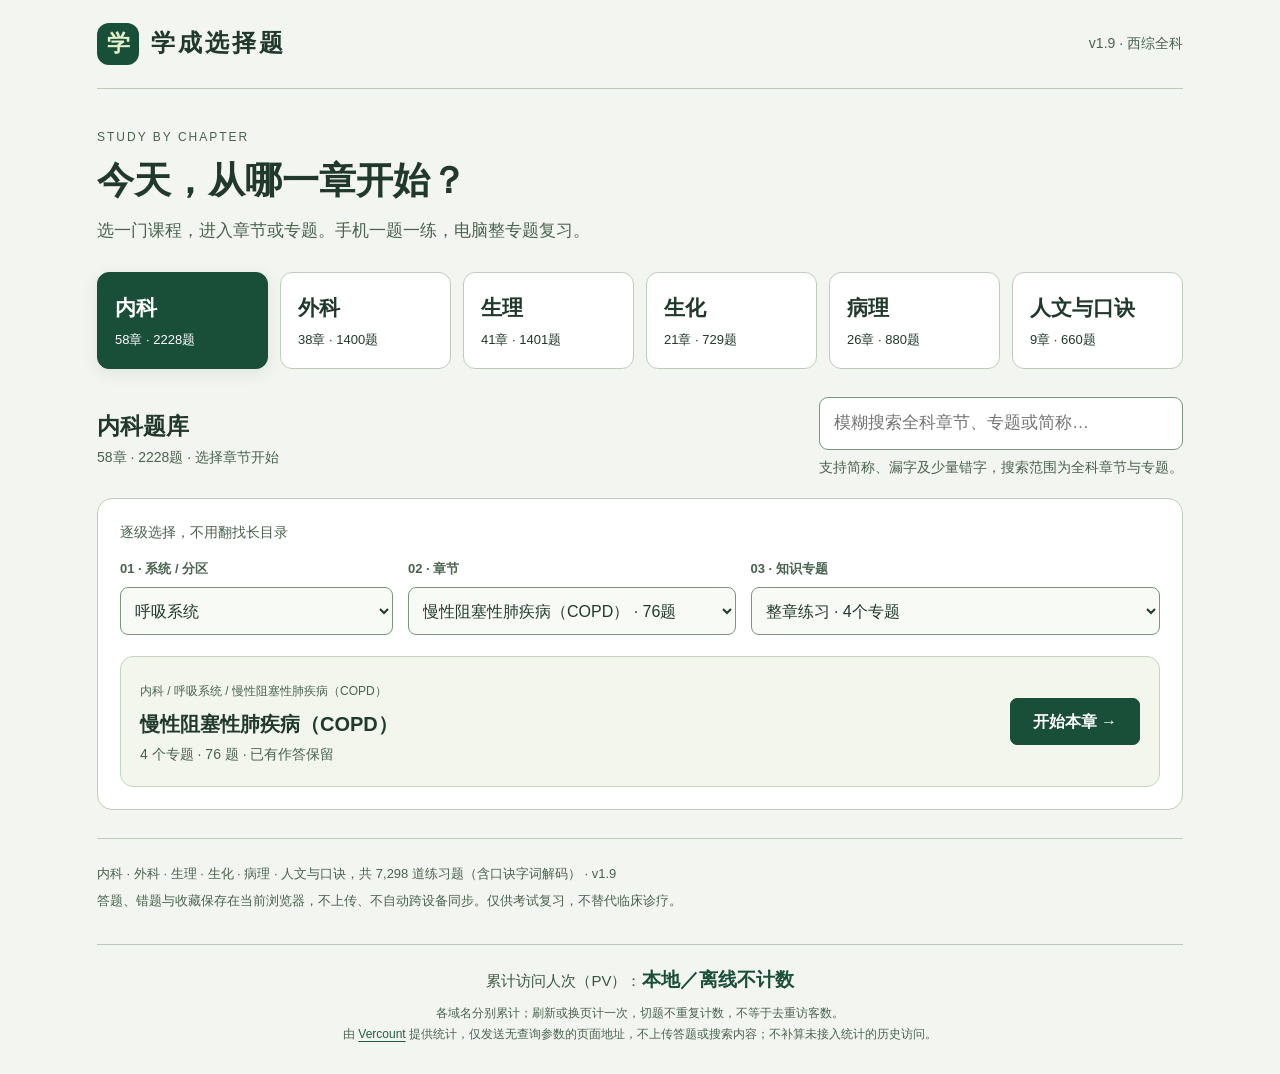
==== commit 495864fa: "Clarify compressed relation questions and preserve revised records for v1.9" ====
--- a/docs/index.html
+++ b/docs/index.html
@@ -28,15 +28,15 @@
 
 </head>
 <body><div id="quiz-loading" role="status" aria-live="polite" aria-busy="true"><div class="quiz-loading-inner"><div class="quiz-loading-logo" aria-hidden="true">学</div><span class="quiz-loading-spinner" aria-hidden="true"></span><p class="quiz-loading-title">正在准备题库</p><p class="quiz-loading-note">载入章节与本机学习记录，请稍候…</p><noscript><p>此题库需要启用 JavaScript 才能作答。请启用后重新加载。</p></noscript><div class="quiz-loading-actions" hidden><button type="button" data-quiz-reload>重新加载</button><a href="./index.html">题库首页</a></div></div></div>
-<div class="shell"><header><div class="brand"><span>学</span>学成选择题</div><span class="release">v1.8 · 西综全科</span></header>
+<div class="shell"><header><div class="brand"><span>学</span>学成选择题</div><span class="release">v1.9 · 西综全科</span></header>
 <main><section class="intro"><div class="eyebrow">STUDY BY CHAPTER</div><h1>今天，从哪一章开始？</h1><p>选一门课程，进入章节或专题。手机一题一练，电脑整专题复习。</p></section>
 <section class="resume" id="resume" hidden aria-label="继续上次练习"></section>
 <nav class="course-tabs" id="courses" aria-label="选择题库"></nav>
 <section aria-label="选择章节"><div class="catalog-toolbar"><div><h2 id="course-title"></h2><p id="course-count"></p></div><div class="home-search-box"><input id="chapter-search" class="search" type="search" placeholder="模糊搜索全科章节、专题或简称…" aria-label="搜索章节或知识专题" role="combobox" aria-autocomplete="list" aria-expanded="false" aria-controls="search-suggestions" autocomplete="off"><div id="search-suggestions" class="search-suggestions" role="listbox" aria-label="可能的搜索结果" hidden></div><p class="search-help">支持简称、漏字及少量错字，搜索范围为全科章节与专题。</p></div></div><div id="chapter-catalog"></div></section></main>
-<footer><p>内科 · 外科 · 生理 · 生化 · 病理 · 人文与口诀，共 7,282 道练习题（含口诀字词解码） · v1.8</p><p>答题、错题与收藏保存在当前浏览器，不上传、不自动跨设备同步。仅供考试复习，不替代临床诊疗。</p></footer></div>
+<footer><p>内科 · 外科 · 生理 · 生化 · 病理 · 人文与口诀，共 7,298 道练习题（含口诀字词解码） · v1.9</p><p>答题、错题与收藏保存在当前浏览器，不上传、不自动跨设备同步。仅供考试复习，不替代临床诊疗。</p></footer></div>
 <script>
 'use strict';
-const COURSES=[{"id":"internal","name":"内科","key":"xuecheng-internal-drag-v2","url":"./internal.html","file":"internal.html","chapters":[{"id":"resp-copd","name":"慢性阻塞性肺疾病（COPD）","system":"呼吸系统","questions":76,"modules":[{"id":"resp-copd-module-clinical","name":"临床表现与呼吸体征","keywords":["阻塞/限制与呼吸体征横向串联","症状的鉴别","痰液外观","肺气肿查体的同字段比较","第二心音强度","并发症的机制对应","症状顺序与叩诊"]},{"id":"resp-copd-module-function","name":"病理生理、肺功能与血气","keywords":["易混肺功能、血气和呼吸体征补充","肺气肿：弹性阻力 × 静态顺应性","肺功能：相同三项肺容积","肺功能：相同三项流速指标","首先累及部位","炎症细胞","肺功能变量的方向","两种顺应性的比较","缺氧与潴留的机制","呼气末压力关系","三种检查目的的同字段配伍","检查时点与规定界值","严重程度分级指标","GOLD肺功能分级","胸片所见","规定的肺容积比值界值","三项肺功能的同字段对照","病名与血气不能互换","Kronig峡的方向","语音震颤的部位比较","附加音类型"]},{"id":"resp-copd-module-assessment","name":"症状与加重风险评估","keywords":["症状、风险与ABE分组"]},{"id":"resp-copd-module-treatment","name":"稳定期与急性加重治疗","keywords":["祛痰药：三种成分逐一鉴别","支气管扩张药分类","同三药成分鉴别","讲义稳定期起始方案","预防措施","讲义氧流量数值","两项氧合目标","AECOPD讲义分级","明确意识障碍的通气支持","跨病期的药物作用","住院急性加重的讲义抗炎原则","讲义规定界值"]}]},{"id":"resp-pah","name":"肺动脉高压与慢性肺心病","system":"呼吸系统","questions":28,"modules":[{"id":"resp-pah-module-clinical","name":"肺心病临床与失代偿","keywords":["肺高压形成机制","第二心音的两字段比较","代偿与失代偿体征","命名体征与综合征"]},{"id":"resp-pah-module-tests","name":"辅助检查与心电判读","keywords":["读图：P波形态","读图：V1与V5的R/S","读图：QRS电轴","影像的规定尺寸界值","肺血管分布比较","胸片心影的同字段比较"]},{"id":"resp-pah-module-management","name":"肺心病急性加重处理","keywords":["心律失常类型","并发症对应","利尿影响的同字段比较","讲义所列利尿药组合","强心苷的安全关系","讲义所列强心苷组合"]},{"id":"resp-pah-module-pulmonary-hypertension","name":"肺动脉高压的评估与治疗","keywords":["两种检查目的比较","选用CCB的反应性条件","讲义CCB的心率条件","扩肺血管药分类"]}]},{"id":"resp-pe","name":"急性肺血栓栓塞症","system":"呼吸系统","questions":35,"modules":[{"id":"resp-pe-module-presentation","name":"病因、风险与临床表现","keywords":["栓子来源","下肢侧别与疼痛","三联征的同成分数比较","右心循环体征"]},{"id":"resp-pe-module-diagnosis","name":"疑诊、确诊与影像选择","keywords":["影像检查方法","血液标志物","动脉血气方向","CTPA同部位直接征象","通气与灌注的同字段比较"]},{"id":"resp-pe-module-antithrombotic","name":"抗栓药物的作用与鉴别","keywords":["抗血小板机制：双药成分鉴别","溶栓：三种成分逐一鉴别","基础治疗的类别","抗凝与纤溶药物"]},{"id":"resp-pe-module-strategy","name":"危险分层与治疗策略","keywords":["抗凝疗程的讲义分层","肺栓塞危险分层","不同危险层的起始策略","讲义规定的溶栓时间窗","出血并发症部位"]}]},{"id":"resp-ild","name":"间质性肺疾病","system":"呼吸系统","questions":30,"modules":[{"id":"resp-ild-module-clinical","name":"临床、影像与疾病鉴别","keywords":["间质病的诊断对应","肺功能与弥散量","低氧的主要机制"]},{"id":"resp-ild-module-management","name":"诊断检查与治疗","keywords":["IPF抗纤维化：双药成分鉴别","非侵入影像方法","取材与病原学方法","治疗与疾病对应","结节病的症状条件","间质病的药物类别"]},{"id":"resp-ild-module-sarcoid","name":"结节病的评估与鉴别","keywords":["结节病影像分期","肉芽肿与肺门侧别","两种疾病的PPD对照"]}]},{"id":"resp-bronchiectasis","name":"支气管扩张症","system":"呼吸系统","questions":29,"modules":[{"id":"resp-bronchiectasis-module-presentation","name":"病理、表现与并发症","keywords":["支扩：痰量 × 咯血 × 啰音","病理与疾病对应","扩张形成的主次机制","基础病因比较","好发肺段","干性支扩的症状","空洞壁厚与痰分层","咯血与杵状指","典型体温表现","肺部并发症","咯血量与严重程度"]},{"id":"resp-bronchiectasis-module-airway","name":"影像与气道、咯血处理","keywords":["影像检查选择","HRCT形态比较","药物与治疗目标","体位引流的讲义体位","咯血量的同字段规定界值","讲义弥漫与局限病变的处理"]},{"id":"resp-bronchiectasis-module-infection","name":"感染评估与抗菌药鉴别","keywords":["支扩感染：体温 × 痰量 × 脓性成分","抗铜绿碳青霉烯：双药成分鉴别","抗铜绿喹诺酮：双药成分鉴别","抗铜绿头孢：三种成分鉴别","经验治疗的病原侧重","抗菌药物近邻比较"]}]},{"id":"resp-abscess","name":"肺脓肿","system":"呼吸系统","questions":16,"modules":[{"id":"resp-abscess-module-presentation","name":"类型、病原与影像鉴别","keywords":["肺脓肿类型","肺脓肿病原","误吸体位与肺段","影像分布与空洞"]},{"id":"resp-abscess-module-management","name":"检查与疗效评估","keywords":["讲义病原与抗菌方案","病原标本培养","疗程与停药影像条件"]}]},{"id":"resp-pneumonia","name":"肺炎","system":"呼吸系统","questions":38,"modules":[{"id":"resp-pneumonia-module-pathogens","name":"环境、病原与病原学检查","keywords":["患病环境与感染途径对照","时间与潜伏期两个条件","CAP常见细菌","同四病原成分比较","HAP病原逐项鉴别","病原检查方法","抗体类别","核酸与其他病原检查"]},{"id":"resp-pneumonia-module-presentation","name":"临床与影像鉴别","keywords":["病原体与症状、痰液、影像","严重程度的同类评估变量","病变好发部位","肺段内扩展途径"]},{"id":"resp-pneumonia-module-management","name":"抗菌药、耐药与治疗例外","keywords":["敏感肺炎链球菌的药物","同三药成分比较","MSSA的讲义药物分组","MRSA的同四药成分比较","基础与重症联合的同字段比较","成人条件下的讲义双药名单","抗菌药类别比较","军团菌药物逐项鉴别","讲义休克起始处理","抗菌治疗的病原条件"]}]},{"id":"resp-tb","name":"肺结核","system":"呼吸系统","questions":55,"modules":[{"id":"resp-tb-module-presentation","name":"临床表现与病变类型","keywords":["肺结核：体温 × 盗汗 × 体重","气道狭窄的听诊类型","活动性继发结核病变类型","结核人群与好发部位","结节的三个影像字段","纵隔移位方向"]},{"id":"resp-tb-module-tests","name":"诊断检查与活动性评估","keywords":["结核活动性：症状 × 排菌 × 影像","结核检查方法","超敏反应分类","两种反应的抗原成分","材料规定时间范围","检查用途与局限","活动影像的同成分数组合","人群与接种史条件"]},{"id":"resp-tb-module-treatment","name":"治疗方案与药物安全","keywords":["抗结核药的菌群与不良反应","代谢分群","维生素的近邻比较","杀菌部位与作用性质","初治方案结构","耐药定义的双药组合","复治前的检查目的","热型比较"]},{"id":"resp-tb-module-complications","name":"并发症及特殊表现","keywords":["结核并发症、温度分级与特殊影像","肺结核病变类型","咯血的主次机制","命名影像形态","病变进展的播散途径"]}]},{"id":"resp-asthma","name":"支气管哮喘","system":"呼吸系统","questions":55,"modules":[{"id":"resp-asthma-module-presentation","name":"发病机制与临床表现","keywords":["哮喘：咳嗽 × 啰音","疾病病理本质","炎症细胞比较","免疫球蛋白与细胞的同字段组合","双介质作用鉴别","呼吸困难类型","诱发因素与时间","气流与听诊的双字段关系","不典型发作鉴别"]},{"id":"resp-asthma-module-tests","name":"肺功能与诊断检查","keywords":["不同状态的检查目的配伍","激发试验方向与规定界值","激发检查的状态与肺功能条件","检查方式鉴别","舒张试验双界值及逻辑","PEF两个时间尺度","发作阶段的两项血气","炎症标志方向与细胞","胸片改变","通气类型与残气量"]},{"id":"resp-asthma-module-medicines","name":"药物类别与维持治疗","keywords":["肥大细胞稳定药：双药成分鉴别","ICS：三种成分逐一鉴别","三种防治目的配伍","长期抗炎药类别","药名逐项分类与适用情境","长期联合类别","同双激素药名比较"]},{"id":"resp-asthma-module-assessment","name":"发作评估、控制与鉴别","keywords":["药物主要机制","讲义所列茶碱安全范围","急性发作分级","通气衰竭与支持方式","两种情境的液体管理","急性扩张气道双药类别","控制评估的四字段","症状控制分级","气流受限及气短鉴别"]}]},{"id":"resp-ards","name":"急性呼吸窘迫综合征（ARDS）","system":"呼吸系统","questions":19,"modules":[{"id":"resp-ards-module-diagnosis","name":"危险因素、机制与诊断","keywords":["肺水肿机制","低氧的主要机制","活性物质与稳定性","ARDS诊断同字段条件","两个检查目的"]},{"id":"resp-ards-module-management","name":"氧合评估与通气、液体管理","keywords":["氧合指数的运算","规定的氧合界值","ARDS分度","氧合指数计算","保持肺泡开放的设置","肺保护的同四字段组合","通气体位比较","PEEP作用方向逐项判断","PEEP作用与风险","ARDS的液体原则","氧合目标双界值","仰卧病变区域与性质"]}]},{"id":"resp-failure","name":"呼吸衰竭","system":"呼吸系统","questions":22,"modules":[{"id":"resp-failure-module-classification","name":"分型与氧合支持","keywords":["血气分型","两种呼衰主要机制","两型氧疗原则","同四疾病成分比较","疾病与分型机制","急性通气障碍同五疾病","慢性或急性通气障碍双疾病"]},{"id":"resp-failure-module-clinical","name":"低氧表现与纠正策略","keywords":["两种情境的药名例举","呼吸兴奋剂的机制边界","呼吸支持的前提","缺氧造血的双变量","肾代偿方向与解释"]},{"id":"resp-failure-module-ventilation","name":"通气并发症与酸碱评估","keywords":["血气与混合酸碱失衡判断","pH的规定界值与方向","二氧化碳的规定界值与方向","两项代谢指标的方向"]}]},{"id":"resp-lung-cancer","name":"肺癌","system":"呼吸系统","questions":43,"modules":[{"id":"resp-lung-cancer-module-pathology","name":"组织类型与肿瘤生物学","keywords":["肺癌：两种组织学类型交叉鉴别","组织类型比较","两类副癌综合征比较"]},{"id":"resp-lung-cancer-module-presentation","name":"局部与全身临床表现","keywords":["类癌：肤色 × 心率 × 胃肠 × 呼吸","局部侵犯症状对应","同三病变成分鉴别","局部与副癌综合征","同三器官转移部位","两类肿瘤的侧别比较"]},{"id":"resp-lung-cancer-module-diagnosis","name":"诊断检查、影像与治疗","keywords":["肺恶性征象：轮廓 × 边缘 × 空洞内壁","EGFR靶向：双药成分鉴别","检查目的的四字段比较","命名胸部影像","细胞毒化疗药物组合","可切除早期NSCLC主要方式","靶向药名比较","靶向分子改变"]},{"id":"resp-lung-cancer-module-stage","name":"TNM分期与扩展范围","keywords":["肿瘤原发灶分层","区域淋巴结分层","远处转移的成对分层"]}]},{"id":"resp-pleura","name":"胸膜疾病","system":"呼吸系统","questions":77,"modules":[{"id":"resp-pleura-module-fluid-analysis","name":"胸水机制与生化判别","keywords":["渗出/漏出病因、典型生化与Light标准","漏出机制：静水压 × 胶体渗透压","渗出/漏出：蛋白 × 李凡他 × 比重","两类病因的胸水性质","胸水形成机制","胸水葡萄糖方向","白蛋白梯度的规定界值"]},{"id":"resp-pleura-module-clinical","name":"胸水体征、影像与定位","keywords":["呼吸系统体征横向比较","肺下界：两种疾病交叉鉴别","积液常见症状","视诊双字段","两区域的传音体征","叩诊与肺下界","占位效应方向","摩擦音的液体量与呼吸关系","胸水四种检查目的","胸片形态鉴别","影像与胸膜病变","胸水量分度","肺下界移动变化","呼吸类型","大量胸水的双体征"]},{"id":"resp-pleura-module-differential","name":"胸水病因鉴别与处理","keywords":["脓胸：细胞 × WBC × pH","胸水：CEA数值 × 胸水/血清比值","胸水：ADA × 细胞分类","胸水病因鉴别","胸膜病变处理方法","胸膜腔内两类药物原则"]},{"id":"resp-pleura-module-haemothorax","name":"血胸的评估与变化","keywords":["血胸量分度","引流的双数值标准","明确持续出血的处理"]},{"id":"resp-pleura-module-pneumothorax","name":"气胸类型与临床鉴别","keywords":["气胸：叩诊 × 语颤 × 呼吸音","气胸分型","胸膜腔与大气压力比较","纵隔动态方向","破口气流方向","张力性气胸的紧急原则","讲义所列封堵时相","胸片形态鉴别","命名胸部体征","症状时间顺序"]},{"id":"resp-pleura-module-procedures","name":"抽液、闭式引流与并发症","keywords":["气胸拔管：肺扩张 × 气液引流","两次抽液的教学量限","抽液并发症","两类反应的同字段处理","并发症与机制配伍","两种引流的讲义位置","两种操作的教学呼吸时相","拔管前状态比较","失效管的三字段条件"]}]},{"id":"digest-gerd","name":"胃食管反流病","system":"消化系统","questions":25,"modules":[{"id":"digest-gerd-module-mechanisms","name":"屏障功能与促发因素","keywords":["反流发病环节","药物与LES压力"]},{"id":"digest-gerd-module-presentation","name":"临床表现与内镜分级","keywords":["反流性食管炎LA分级","食管与食管外表现","反流相关并发症"]},{"id":"digest-gerd-module-management","name":"检查、治疗与长期管理","keywords":["反流检查目的","食管疾病类型","随访检查方式","抑酸与促动力药","食管狭窄处理","体位与症状","处理目的与药物配伍"]}]},{"id":"digest-gastritis","name":"胃炎与幽门螺杆菌","system":"消化系统","questions":28,"modules":[{"id":"digest-gastritis-module-classification","name":"胃炎类型与鉴别","keywords":["黏膜损伤机制","慢性胃炎病因","黏膜炎症细胞","癌前病变处理","胃酸与血胃泌素","胃病类型鉴别","胃炎部位比较","胃炎分型与病因处理"]},{"id":"digest-gastritis-module-hp","name":"幽门螺杆菌：机制与检测","keywords":["Hp相关疾病","Hp检测方法","根除方案组成","Hp定居位置与鞭毛作用","Hp炎症损伤因子","Hp局部微环境","不同胃病的胃酸变化"]},{"id":"digest-gastritis-module-management","name":"治疗疗程与病理变化","keywords":["根除疗程","根除后复查间隔"]}]},{"id":"digest-ulcer","name":"消化性溃疡与消化道出血","system":"消化系统","questions":60,"modules":[{"id":"digest-ulcer-module-differential","name":"溃疡类型与临床鉴别","keywords":["特殊溃疡类型","溃疡腹痛节律比较","溃疡好发年龄比较","溃疡与并发症部位","胃酸与屏障机制","溃疡相关检查"]},{"id":"digest-ulcer-module-complications","name":"并发症识别与出血评估","keywords":["溃疡并发症","出血量教学界值","活动性出血证据"]},{"id":"digest-ulcer-module-treatment","name":"药物治疗与并发症处理","keywords":["腹腔穿刺液体特征","钡餐使用原则","抑酸与黏膜保护药","抑酸疗程","预防用药双成分","出血处理优先级","不同检查情境的止血路径","穿孔基础与手术处理","幽门梗阻的阶段处理"]},{"id":"digest-ulcer-module-postoperative","name":"胃术后异常的鉴别与处理","keywords":["胃术后并发症鉴别","术后出血原因","倾倒综合征方案","胃术后反流处理","术后典型时间窗","术后出血部位与检查","两种梗阻呕吐物的成分","远期并发症的时间对应","胃术后机械性梗阻鉴别"]}]},{"id":"digest-tb","name":"肠结核与结核性腹膜炎","system":"消化系统","questions":14,"modules":[{"id":"digest-tb-module-diagnosis","name":"肠结核与腹膜结核的诊断鉴别","keywords":["腹部结核临床类型","腹部结核检查","试验治疗时长","腹部结核并发症","病变部位","溃疡、病理与钡灌肠","腹水四字段比较"]},{"id":"digest-tb-module-management","name":"腹膜病变分型与处理指征","keywords":["结核性腹膜炎分型"]}]},{"id":"digest-ibd","name":"炎症性肠病","system":"消化系统","questions":40,"modules":[{"id":"digest-ibd-module-differential","name":"疾病鉴别与影像特点","keywords":["慢性肠病鉴别","肠病好发部位","肠镜与病理组合","肠病并发症","肠道钡灌肠征象","分布与狭窄形态"]},{"id":"digest-ibd-module-activity","name":"活动度、并发症与肠外表现","keywords":["UC活动程度指标","结肠影像形态","肠外表现与病情活动"]},{"id":"digest-ibd-module-treatment","name":"治疗阶段与药物选择","keywords":["5-ASA治疗阶段","局部给药剂型","氨基水杨酸制剂","活化与抗生素合用","药物类别与治疗阶段","静脉激素无效后的两种补救选择","肠病生物制剂靶点","两种非生物制剂的作用配伍"]},{"id":"digest-ibd-module-tests","name":"检查与局部并发症处理","keywords":["脓肿处理的引流与用药","肛瘘的内外科方案","激素诱导后的维持处理","诱导后的维持策略","肠道检查目的与集合"]}]},{"id":"digest-ibs","name":"肠易激综合征","system":"消化系统","questions":13,"modules":[{"id":"digest-ibs-module-diagnosis","name":"机制、表现与诊断","keywords":["IBS机制侧重点","IBS诊断时间组合","诊断时常规检查条件"]},{"id":"digest-ibs-module-management","name":"分型与症状管理","keywords":["IBS临床分型","对症药物的作用","促分泌机制","内脏感觉调节双成分","菌群与炎症调节药物"]}]},{"id":"digest-he","name":"肝性脑病","system":"消化系统","questions":26,"modules":[{"id":"digest-he-module-mechanisms","name":"病因、诱因与发病机制","keywords":["假性神经递质前体：双成分鉴别","肝性脑病病因","肝性脑病诱因","发病机制学说","芳香族与支链氨基酸"]},{"id":"digest-he-module-assessment","name":"临床分期与评估","keywords":["肝性脑病临床分期"]},{"id":"digest-he-module-gut","name":"饮食与肠道处理","keywords":["肝性脑病：两种灌肠液成分鉴别","讲义蛋白质原则比较","导泻药双成分","灌肠成分的禁忌核查","肠道降氨药","肝性脑病检查目的配伍"]},{"id":"digest-he-module-medicines","name":"药物作用与神经精神处理","keywords":["支链氨基酸：三种成分鉴别","氨基酸制剂的作用","神经精神症状用药","烦躁处理的药物组合","药物与受体作用","硫酸镁禁忌条件集合"]}]},{"id":"digest-hcc","name":"原发性肝细胞癌","system":"消化系统","questions":31,"modules":[{"id":"digest-hcc-module-presentation","name":"病因、病理与临床表现","keywords":["肝癌伴癌：血糖 × 红细胞","HCC病因比较","HCC大体病理分型","肝癌转移途径","淋巴结转移部位","肝外血道转移部位","中晚期临床表现","急性变化的原因"]},{"id":"digest-hcc-module-diagnosis","name":"影像、筛查与确诊检查","keywords":["肝脏影像学比较表","筛查的标志物与影像","肝脏供血与供氧","肝癌检查目的对应"]},{"id":"digest-hcc-module-management","name":"治疗选择与肝储备评估","keywords":["讲义米兰标准数值组合","肝癌治疗方式","肝脏局部介入技术","移植前肿瘤因素","残肝体积规定界值","肝功能与ICG15组合","破裂出血止血方式集合","危急时的止血操作","根治与分子靶向治疗"]}]},{"id":"digest-cirrhosis","name":"肝硬化","system":"消化系统","questions":54,"modules":[{"id":"digest-cirrhosis-module-presentation","name":"病因与全身效应","keywords":["肝硬化：白蛋白 × 白球比","肝硬化病因比较","病因抗体线索","沉积部位与阻塞位置","肝后型病因集合","遗传代谢性病因","肝功能与临床效应","低白蛋白教学界值","肝硬化体征侧重点","激素变化比较","激素变化比较","脾亢血细胞减少顺序","水肿起始与方向","大出血后的体征"]},{"id":"digest-cirrhosis-module-ascites","name":"腹水机制、鉴别与处理","keywords":["白蛋白梯度界值","腹水体征量级","浊音、移动性与尺压","肝硬化影像检查","腹水利尿药比较","联合利尿剂规定剂量比","门脉高压介入措施","白蛋白补充规定比例","腹水回输限制","有效容量下降的并发症","肝病确诊方法与目的"]},{"id":"digest-cirrhosis-module-bleeding","name":"静脉曲张出血与预防","keywords":["内镜操作比较","出血性休克处置优先级","出血预防措施","感染预防抗菌药类别","血管加压素禁忌集合","暂时止血方式","急性出血用药作用"]},{"id":"digest-cirrhosis-module-complications","name":"并发症及相关病理生理","keywords":["肝硬化并发症鉴别与治疗","腹膜炎抗菌覆盖","血栓早晚期处理","肝肾综合征治疗方式","肝体积与病因类型","肾损害性质","改善血流与扩容组合"]}]},{"id":"digest-pancreatitis","name":"胰腺炎","system":"消化系统","questions":50,"modules":[{"id":"digest-pancreatitis-module-pathogenesis","name":"病因、损伤机制与表现","keywords":["酶与损害对应","急性重症并发症","胰腺炎病因诱因","甘油三酯规定界值","代谢异常与病因","内镜胆胰管操作","腹痛与体位","腹部体征名称","讲义镇痛药对照"]},{"id":"digest-pancreatitis-module-assessment","name":"严重度与实验室评估","keywords":["严重程度分类表","酶学检查的标本与时间窗","预后相关化验指标","血糖与预后时间关系","重症血淀粉酶三种结果","酶学教学倍数界值"]},{"id":"digest-pancreatitis-module-complications","name":"感染、并发症与胰周积液","keywords":["胰周积液四类对应","感染典型时间","坏死比例教学界值","感染证据三字段","腹内压教学界值","酶学标本组合","胰腺影像检查"]},{"id":"digest-pancreatitis-module-management","name":"治疗选择与慢性胰腺病变","keywords":["慢性胰腺炎：腹痛 × 体重 × 血糖 × 大便","基础处理方案","肠功能恢复后的营养途径","肠黏膜相关氨基酸","嵌顿结石内镜处理三字段","胰管与胰腺影像组合","胰腺疾病药物与目的"]}]},{"id":"renal-overview","name":"泌尿系统总论","system":"泌尿系统","questions":20,"modules":[{"id":"renal-overview-module-urinalysis","name":"蛋白、血尿与尿沉渣判读","keywords":["蛋白尿机制类型","白蛋白排出量教学范围","尿沉渣计数界值","尿红细胞形态","管型与病变"]},{"id":"renal-overview-module-function","name":"肾功能检查的目的","keywords":["分肾功能检查","检查目的配伍"]}]},{"id":"renal-uti","name":"尿路感染","system":"泌尿系统","questions":29,"modules":[{"id":"renal-uti-module-pathogenesis","name":"感染途径、病原与特殊背景","keywords":["尿路感染传播途径","病原体与背景","复杂性尿感背景","菌尿定义三字段","无症状菌尿人群"]},{"id":"renal-uti-module-differential","name":"感染部位与诊断检查","keywords":["急性膀胱炎与肾盂肾炎鉴别","尿路病变的管型","细菌学共同证据","慢性肾盂肾炎功能损害","细菌学方法与用途","上尿路影像检查","抗菌治疗时间比较"]},{"id":"renal-uti-module-management","name":"用药、疗程与并发症","keywords":["讲义常用抗菌药类别","急性肾盂肾炎并发症","尿源性脓毒血症危险因素"]}]},{"id":"renal-failure","name":"急慢性肾衰竭","system":"泌尿系统","questions":47,"modules":[{"id":"renal-failure-module-aki","name":"急性肾损伤的病因与分期","keywords":["AKI病因和分期","AKI阶段：血钾 × 并发症","纠酸后的电解质变化"]},{"id":"renal-failure-module-differential","name":"急性肾损伤检查与鉴别","keywords":["AKI：尿钠 × FENa","AKI：尿比重 × 尿渗透压","AKI机制类型","AKI尿沉渣管型","AKI三条任选诊断条件","GFR相关清除率","分肾GFR合成方法","每日尿量规定界值","少尿期讲义补液公式","多尿期讲义补液比例"]},{"id":"renal-failure-module-ckd","name":"慢性肾脏病分期与全身变化","keywords":["慢性肾衰系统表现","慢性肾衰严重并发症","血液学机制","讲义贫血治疗集合","尿毒素分子量比较","尿毒素分子量分类","肾性骨病类型","CKD分期","CKD肾大小例外","慢性肾衰神经系统表现"]},{"id":"renal-failure-module-management","name":"肾衰治疗、透析与并发症","keywords":["控制蛋白尿与血压","饮食限制与热量","透析情境与并发症","磷结合药物性质与作用"]}]},{"id":"renal-glomerular","name":"原发性肾小球疾病（含病理）","system":"泌尿系统","questions":80,"modules":[{"id":"renal-glomerular-module-syndromes","name":"临床综合征与免疫机制","keywords":["分类、免疫与临床综合征","临床综合征比较","肾病病理检查目的","肾病综合征必备定量标准","水肿主导机制","RAAS与起始水肿部位","肾性高血压机制与进展"]},{"id":"renal-glomerular-module-nephritis","name":"急性与急进性肾炎","keywords":["前驱感染至血尿间隔","肾炎增生细胞组合","电镜部位与形态","免疫荧光形态","肾脏肉眼形态","急性肾炎降压药类别","现症感染用药","急性肾炎整体治疗原则","急进性肾炎三型","新月体相关细胞","强化与基础治疗比较","基础免疫治疗双成分","稳定后移植等待界限"]},{"id":"renal-glomerular-module-nephrotic","name":"肾病综合征及治疗反应","keywords":["肾病病理类型与激素反应","血栓部位比较","病理类型与并发症","肾静脉血栓检查目的","预防抗凝教学界值","抗凝与抗血小板药","激素疗程与减量原则","免疫治疗药物","难治性肾病备选药对","其他治疗的药物类别","营养物代谢紊乱"]},{"id":"renal-glomerular-module-pathology","name":"病理沉积与免疫荧光","keywords":["电镜沉积部位","补体与免疫病理疾病"]},{"id":"renal-glomerular-module-differential","name":"IgA、慢性肾炎及相关鉴别","keywords":["原发与继发肾小球疾病","免疫物与沉积部位","IgA肾病组织类型","感染至血尿的时间比较","IgA不同场景治疗配伍","顺序、年龄与损害部位","利尿剂转换教学界值","慢性肾炎治疗目标","隐匿性肾炎处理原则","肾炎镜下病理","病理类型与进展速度"]}]},{"id":"blood-ida","name":"贫血概述与缺铁性贫血","system":"血液系统","questions":47,"modules":[{"id":"blood-ida-module-classification","name":"贫血定义、分类与严重度","keywords":["红细胞体积分类","网织红与红系反应","全血细胞减少的疾病关系","贫血Hb教学界值","贫血严重度"]},{"id":"blood-ida-module-iron","name":"铁代谢、病因与缺铁表现","keywords":["铁的价态与环节","铁吸收部位","铁的储存与运输蛋白","缺铁发生机制","红细胞形态与着色","贫血相关循环后果","红细胞形态","红系核浆发育"]},{"id":"blood-ida-module-tests","name":"实验室指标与贫血鉴别","keywords":["缺铁实验室指标","四类贫血的铁代谢鉴别","红细胞指数完整界值"]},{"id":"blood-ida-module-management","name":"补铁治疗与疗效评估","keywords":["补铁治疗的目的与途径","材料内铁剂选择","铁吸收影响组合","补铁疗效指标","补铁反应的教学时程","血红蛋白与储备恢复"]}]},{"id":"blood-aa","name":"再生障碍性贫血","system":"血液系统","questions":16,"modules":[{"id":"blood-aa-module-mechanisms","name":"病因与骨髓衰竭机制","keywords":["病毒病因的材料对应","化学因素的剂量关系","骨髓衰竭机制"]},{"id":"blood-aa-module-diagnosis","name":"血象、骨髓与相关鉴别","keywords":["骨髓检查策略","极重型再障的完整界值","低增生骨髓的进一步评估","红系核浆发育"]},{"id":"blood-aa-module-management","name":"治疗选择与造血支持","keywords":["血液成分支持","再障治疗的作用类别","雄激素的教学起效时程"]}]},{"id":"blood-hemolysis","name":"溶血性贫血","system":"血液系统","questions":37,"modules":[{"id":"blood-hemolysis-module-classification","name":"溶血病因与发生部位","keywords":["溶血病因与发生部位","骨髓内破坏的疾病组合"]},{"id":"blood-hemolysis-module-diagnosis","name":"溶血证据、形态与病因诊断","keywords":["溶血：UCB × 尿胆原 × 尿胆红素","病因诊断、形态与治疗","红系代偿的指标方向","溶血指标的诊断意义","血管内溶血的证据","溶血相关试验","急性血管内溶血的材料组合"]},{"id":"blood-hemolysis-module-management","name":"特异检查与脾切除、移植选择","keywords":["HSCT适合的完整材料清单","渗透脆性与溶血盐浓度","红细胞变形与脾滞留","破坏部位与切脾关系","材料内手术年龄节点"]}]},{"id":"blood-bleeding","name":"出血性疾病与ITP","system":"血液系统","questions":37,"modules":[{"id":"blood-bleeding-module-mechanisms","name":"出血机制与临床部位","keywords":["出血机制与临床部位"]},{"id":"blood-bleeding-module-coagulation","name":"凝血途径与检测判读","keywords":["血友病：BT × APTT × PT","凝血途径：APTT × PT","止血检测系统归属"]},{"id":"blood-bleeding-module-itp-diagnosis","name":"血小板减少的诊断与鉴别","keywords":["ITP：巨核细胞数量 × 产板型","ITP：BT × CRT × 血块收缩 × 凝血","血小板减少与骨髓鉴别","出血警示线索"]},{"id":"blood-bleeding-module-itp-management","name":"ITP治疗与疗程","keywords":["ITP治疗层级","ITP激素机制与疗程","材料内激素疗程","复发与再治疗反应"]},{"id":"blood-bleeding-module-haemostasis","name":"止血药的作用配伍","keywords":["止血药的作用环节"]}]},{"id":"blood-mm","name":"多发性骨髓瘤","system":"血液系统","questions":32,"modules":[{"id":"blood-mm-module-diagnosis","name":"临床、实验室与形态诊断","keywords":["骨髓瘤：红细胞形态 × ESR","骨髓瘤主要损害组合","骨病的影像组合","骨病评估的影像检查","尿蛋白成分","骨髓浆细胞教学界值","免疫电泳与克隆性","免疫球蛋白类型","单克隆与正常免疫球蛋白"]},{"id":"blood-mm-module-stage","name":"分期、风险与治疗选择","keywords":["ISS及R-ISS图表补齐","R-ISS遗传高危与D-S组合阈值","骨痛及高钙的材料内药物","高黏滞的净化方式","材料内影像检查限制","讲义诱导方案名称","D-S肾功能亚型条件","D-S分期与满足逻辑","肿瘤负荷指标方向","预后因素的材料组合","D-S条件的完整配伍","D-S M蛋白完整界值"]},{"id":"blood-mm-module-renal","name":"肾损害与并发症","keywords":["骨髓瘤肾损害的完整关系"]}]},{"id":"blood-mds","name":"骨髓增生异常性肿瘤/综合征","system":"血液系统","questions":62,"modules":[{"id":"blood-mds-module-classification","name":"疾病界限与遗传、形态分型","keywords":["MDS分型与疾病界限","TP53双等位失活的表内条件","原始细胞分类界限","遗传定义型的细胞比例与核型条件","遗传定义型的原始细胞与排除条件","遗传定义型的比例界限","形态定义型的原始细胞比例","低增生型的定义字段","纤维化型的原始细胞界值"]},{"id":"blood-mds-module-morphology","name":"病态造血与鉴别","keywords":["MDS病态造血图表逐系补齐","外周血三系模式","Ret的基础与例外","造血过程比较","巨核细胞数量与形态","骨髓组织与培养组合","染色体常见改变的配伍","贫血与骨髓近邻鉴别","粒系核形态","巨核系形态比较"]},{"id":"blood-mds-module-risk","name":"风险评分与细胞遗传预后","keywords":["IPSS-R单项评分矩阵","IPSS-R总分危险度分层","IPSS-R染色体预后组"]},{"id":"blood-mds-module-management","name":"治疗策略与适应人群","keywords":["材料内联合化疗组成","根治与疾病控制手段","去甲基化药物成分","白血病类型比较"]}]},{"id":"blood-leukemia","name":"白血病","system":"血液系统","questions":74,"modules":[{"id":"blood-leukemia-module-classification","name":"急性白血病细胞类型","keywords":["急性白血病FAB细胞类型"]},{"id":"blood-leukemia-module-phenotype","name":"细胞化学、免疫与遗传鉴别","keywords":["NAP全关系与遗传预后","EGIL1998免疫积分逐格对应","白血病细胞化学鉴别","AML亚型免疫表型","造血细胞来源","AML遗传亚型"]},{"id":"blood-leukemia-module-clinical","name":"浸润、并发症与疗效评估","keywords":["AML亚型与浸润特点","白血病类型与浸润","淋巴肿瘤来源","髓外浸润部位","血液病症状机制","遗传事件与材料内预后","白细胞教学界值","MRD与缓解及复发风险","典型庇护所部位"]},{"id":"blood-leukemia-module-management","name":"治疗方案与药物不良反应","keywords":["化疗药的特征不良反应","急性白血病方案的对象","同一药物组的局部途径","局部放疗范围","材料内预处理配伍","讲义防治高尿酸条目","减细胞方式与M3限制","ATRA后并发情况的材料处理"]},{"id":"blood-leukemia-module-cml","name":"慢性髓系白血病分期与处理","keywords":["CML分期与治疗","材料内CML药物比较","CML疾病控制方式","反应性与肿瘤性白血象","疗效状态分类"]}]},{"id":"blood-lymphoma","name":"淋巴瘤（含病理）","system":"血液系统","questions":57,"modules":[{"id":"blood-lymphoma-module-assessment","name":"诊断、临床分期与范围","keywords":["血液病检查目的配伍","全身症状分组逻辑","淋巴瘤临床分期","分期时的器官归类","类型、首发与扩散模式"]},{"id":"blood-lymphoma-module-pathology","name":"病理实体与特殊表现","keywords":["NHL病理实体与特殊表现","霍奇金细胞及亚型","典型瘤细胞形态","霍奇金肿瘤细胞来源"]},{"id":"blood-lymphoma-module-phenotype","name":"免疫、遗传与病毒关系","keywords":["淋巴瘤染色体对应","阴性表型和EBV关系","双标记配伍","三标记成分比较","套细胞表列四标记","滤泡性淋巴瘤表列标记","Burkitt表列标记","皮肤T表型方向","NK/T三标记方向","增生性质与克隆性"]},{"id":"blood-lymphoma-module-management","name":"恶性程度与治疗选择","keywords":["血液病联合方案名称","生物制剂名称比较","感染相关治疗对象","早期治疗方式的配伍","非霍奇金淋巴瘤类别"]}]},{"id":"endo-graves","name":"Graves病与特殊类型甲亢","system":"内分泌系统","questions":49,"modules":[{"id":"endo-graves-module-presentation","name":"甲亢表现与全身效应","keywords":["甲亢：骨质 × 血钙 × 尿钙","甲状腺毒症的病因比较","甲亢伴无力的血钾机制","眼部体征命名","突眼的机制与相对程度","眼病活动期的抗炎类别","两种功能状态的水肿分布","血压三个字段的配伍","脂质指标变化方向"]},{"id":"endo-graves-module-orbit","name":"眼病活动度与分级","keywords":["GO美国甲状腺学会0–6级"]},{"id":"endo-graves-module-diagnosis","name":"功能检查与特殊类型","keywords":["甲状腺功能检查指标","妊娠时结合蛋白与检测配伍","甲状腺自身抗体比较","两项激素的教学变化顺序","特殊甲状腺毒症类型"]},{"id":"endo-graves-module-management","name":"药物、放射碘与手术选择","keywords":["甲亢药物的材料内选择","抗甲状腺药安全处理","甲亢治疗方式","妊娠手术的讲义时段","基础代谢教学估算","基础代谢教学分级","术前基础代谢教学界值","两种治疗的材料内限制","结合蛋白与总激素的方向"]},{"id":"endo-graves-module-crisis","name":"急性危象与治疗安全","keywords":["危象药物的材料内作用"]}]},{"id":"endo-hypothyroid","name":"甲状腺功能减退症","system":"内分泌系统","questions":11,"modules":[{"id":"endo-hypothyroid-module-diagnosis","name":"病因分类与功能检查","keywords":["甲状腺功能状态比较","两种自身免疫甲状腺病配伍","水肿性质与沉积物","代谢、消化与反射配伍"]},{"id":"endo-hypothyroid-module-management","name":"替代治疗与监测","keywords":["材料内替代激素与适用状态","缺血性心脏病时的起始与调量","两类甲减的材料内监测","原发性甲减的医源性清单"]}]},{"id":"endo-diabetes","name":"糖尿病及急慢性并发症","system":"内分泌系统","questions":100,"modules":[{"id":"endo-diabetes-module-classification","name":"分型、胰岛功能与糖代谢诊断","keywords":["糖尿病分型及胰岛功能","T1DM：三种抗体成分鉴别","糖耐量：空腹 × OGTT 2小时","胰岛功能释放曲线","分型与材料所列主要死因","糖代谢诊断的规定界值","两种糖化指标的时间窗","材料内HbA1c目标","空腹与非空腹的目标配伍","检测样本与数值方向","胰岛功能试验的目的比较"]},{"id":"endo-diabetes-module-acute","name":"急性代谢紊乱的鉴别与处理","keywords":["两种高血糖危象比较","两种危象的重点检查配伍","材料内初始液体类型","胰岛素制剂与途径","两种危象的材料内血糖节点","材料内补钾条件组合","材料内补碱界值与顺序","材料内胰岛素教学量级","材料内低渗液的完整条件"]},{"id":"endo-diabetes-module-microvascular","name":"肾脏、视网膜与风险分级","keywords":["肾病G与A分层","糖肾GA分级进展风险矩阵全格","肾小球病理模式","早期肾病的两种排泄指标","肾病条目的两类治疗配伍","视网膜分期的形态特征","视网膜异常的阶段定位","不同视网膜状态的处理配伍"]},{"id":"endo-diabetes-module-chronic","name":"神经病变与代谢危险因素","keywords":["糖尿病神经受累类型","足部病变的参与因素","血脂情形与药物类别","两种风险状态的LDL-C目标","黄斑水肿的材料内两种手段"]},{"id":"endo-diabetes-module-medicines","name":"胰岛素、降糖药与安全选择","keywords":["口服及注射降糖药作用与选择","胰岛素具体制剂名称","类似物成分的三药比较","夜间曲线与材料内处理","磺脲类具体药物","降糖药类别与材料内限制","合并ASCVD的材料内药物清单","肾糖阈与尿糖判断","促泌类别的两项清单","一般干预与药物选择","餐后高血糖的材料内类别"]},{"id":"endo-diabetes-module-self-management","name":"综合管理与日常干预","keywords":["综合管理措施的归类"]}]},{"id":"endo-aldosterone","name":"原发性醛固酮增多症","system":"内分泌系统","questions":14,"modules":[{"id":"endo-aldosterone-module-diagnosis","name":"临床、生化与心电评估","keywords":["读图：T/U波及节律","原醛：醛固酮 × 肾素 × AngⅡ","原醛表现的时序","原醛的血钾关系","酸碱失衡比较","血钠与尿钾的方向","尿量与尿比重","激素筛查比值","肌肉与胃肠表现"]},{"id":"endo-aldosterone-module-management","name":"病因与治疗选择","keywords":["肾上腺病变部位","原醛药物比较","腺瘤治疗部位","其他材料内药物"]}]},{"id":"endo-cushing","name":"库欣综合征","system":"内分泌系统","questions":37,"modules":[{"id":"endo-cushing-module-etiology","name":"病因、临床与相关综合征","keywords":["皮质醇过多的表现时序","脂肪分布与外形配伍","皮肤、骨与精神表现配伍","ACTH相关病因类别","低钾碱中毒相关病因","库欣病的垂体组织类型","异位分泌肿瘤的材料清单","病因与ACTH依赖性的配伍","肾上腺相关命名情况","病变命名与激素来源","垂体病变的完整组成","不同来源的激素病因链","同一器官序列的肿瘤成分"]},{"id":"endo-cushing-module-diagnosis","name":"功能、定位与病因鉴别","keywords":["库欣：尿游离皮质醇 × 昼夜节律","库欣扩展鉴别表中的量级及例外","地塞米松剂量与材料内结果","病因定位的教学模式","结节性病变的激素与定位组合"]},{"id":"endo-cushing-module-management","name":"外科治疗与激素替代","keywords":["手术部位与激素替代时程","治疗失败后的材料内路径","内分泌作用靶点的药物配伍","双侧切除后的反馈与监测","术后替代与手术范围"]}]},{"id":"endo-pheochromocytoma","name":"嗜铬细胞瘤","system":"内分泌系统","questions":17,"modules":[{"id":"endo-pheochromocytoma-module-clinical","name":"发作表现与激素效应","keywords":["嗜铬发作：头痛 × 心率 × 出汗 × 面色","肿瘤组织来源","主要分泌物比较","消化效应的分泌物配伍","肿瘤分泌物与腹泻","血管活性肽的作用"]},{"id":"endo-pheochromocytoma-module-diagnosis","name":"循环变化与诊断检查","keywords":["确证、激发与定位检查","检测干扰的材料组合"]},{"id":"endo-pheochromocytoma-module-management","name":"围手术期药物与顺序","keywords":["术前阻断的受体类别","讲义术前阻断时程","受体阻断的先后","β阻断使用条件","术中血压变化的材料用药","术后高血压的原因组合"]}]},{"id":"endo-overview","name":"内分泌总论与Liddle综合征","system":"内分泌系统","questions":15,"modules":[{"id":"endo-overview-module-axes","name":"内分泌机制与靶腺轴","keywords":["内分泌异常发生机制","三级内分泌轴","内分泌综合征比较"]},{"id":"endo-overview-module-differential","name":"高血压低钾的内分泌鉴别","keywords":["Liddle：肾素 × 醛固酮","低钾高血压的机制鉴别","钠转运的部位与活性","原醛与Liddle用药机制","双侧肾上腺皮质改变"]}]},{"id":"rheum-overview","name":"风湿系统总论","system":"风湿免疫","questions":45,"modules":[{"id":"rheum-overview-module-classification","name":"疾病范畴与临床特征","keywords":["风湿疾病范畴表逐项分类补齐","风湿疾病的临床比较","风湿疾病的同级分类"]},{"id":"rheum-overview-module-management","name":"抗风湿药物的作用类别","keywords":["NSAIDs材料内比较","症状控制与病情控制","抗风湿药物的类别","硬化相关抗体的完整成分","肌炎相关抗体对照"]}]},{"id":"rheum-sle","name":"系统性红斑狼疮","system":"风湿免疫","questions":22,"modules":[{"id":"rheum-sle-module-phenotype","name":"抗体与临床表现的关系","keywords":["SLE抗体与临床关系"]},{"id":"rheum-sle-module-activity","name":"疾病活动与相关综合征","keywords":["抗磷脂：血栓 × 妊娠 × 血小板","自身抗体谱的成分","活动性评估的抗体比较"]},{"id":"rheum-sle-module-management","name":"器官损害与治疗选择","keywords":["皮肤、黏膜与诱因配伍","系统受累的组织病变","关节破坏与畸形可复性","尿检两个字段的配伍","血细胞与溶血时Ret配伍","基础治疗药物比较","治疗作用与材料内方案","材料内生物制剂成分"]}]},{"id":"rheum-ra","name":"类风湿关节炎（内科与外科）","system":"风湿免疫","questions":23,"modules":[{"id":"rheum-ra-module-clinical","name":"关节与关节外表现","keywords":["关节组织的起始病变","受累关节与分布","休息与活动的关系","关节畸形的临床评价","结节性皮损名称","风湿相关综合征名称","自身抗体名称比较"]},{"id":"rheum-ra-module-diagnosis","name":"诊断标准与影像分期","keywords":["RA影像分期与诊断框架","《外科学》旧标准的完整关系"]},{"id":"rheum-ra-module-management","name":"治疗与疾病鉴别","keywords":["传统DMARD药物比较","桥梁治疗的剂量与时程","NSAIDs材料内药物比较","靶向与生物作用类别","材料内手术方式的两项配伍","SLE与RA比较"]}]},{"id":"rheum-sjogren","name":"原发性干燥综合征","system":"风湿免疫","questions":7,"modules":[{"id":"rheum-sjogren-module-diagnosis","name":"免疫学证据与鉴别","keywords":["干燥综合征：双抗体成分鉴别"]},{"id":"rheum-sjogren-module-management","name":"症状管理与相关表现","keywords":["材料内促分泌药物成分","有无脏器损害的治疗角色","皮疹相关疾病名称","两类红斑的材料内对应"]}]},{"id":"rheum-vasculitis","name":"系统性血管炎与白塞病","system":"风湿免疫","questions":32,"modules":[{"id":"rheum-vasculitis-module-classification","name":"血管炎分类与免疫诊断","keywords":["Chapel Hill亚类逐项归属","两病配伍与血管层级","同级病变层级分类","小血管病的材料表项","ANCA相关病型比较","确证与范围评估的检查目的","三类抗体的材料内病型关系"]},{"id":"rheum-vasculitis-module-small-vessel","name":"小血管炎的临床鉴别","keywords":["肾脏临床表现组合","免疫沉积与急进性肾炎分型","材料内肾外受累组合","免疫治疗与单抗靶点配伍"]},{"id":"rheum-vasculitis-module-behcet","name":"白塞病的识别与处理","keywords":["黏膜、皮肤与眼部表现","不同表现的材料内治疗角色","白塞条目的具体药物比较"]}]},{"id":"toxicology","name":"中毒","system":"中毒","questions":64,"modules":[{"id":"toxicology-module-recognition","name":"暴露线索与全身表现","keywords":["气味与皮肤","全身表现","气味与皮肤变化的顺序"]},{"id":"toxicology-module-organophosphate","name":"有机磷：机制、表现与病程","keywords":["有机磷症状","有机磷机制与反跳","运动终板效应的前后时相","有机磷相关酶靶标"]},{"id":"toxicology-module-severity","name":"严重度与并发症识别","keywords":["分度与并发症","两种用药状态的对照"]},{"id":"toxicology-module-management","name":"解毒、去污与治疗安全","keywords":["解毒药配伍","血液净化方法比较","材料内液体禁忌配伍","硫酸镁的材料内限制清单","有机磷相关药物名称","支持治疗与解毒作用配伍","不同情形的主要损伤风险","金属与材料内药物分类"]}]},{"id":"cardio-myocardium","name":"心肌疾病","system":"循环系统","questions":19,"modules":[{"id":"cardio-myocardium-module-diagnosis","name":"病因、结构与功能鉴别","keywords":["心肌结构与功能逐项鉴别","病理改变比较","两种超声征象比较","主要功能障碍比较","病因与结构鉴别","两种检查目的"]},{"id":"cardio-myocardium-module-clinical","name":"血流动力学与临床体征","keywords":["肥厚型心肌病杂音变化"]},{"id":"cardio-myocardium-module-management","name":"治疗策略与风险评估","keywords":["心肌病药物类别与机制","减轻梗阻的手术介入","心脏装置目的鉴别"]}]},{"id":"cardio-pericardium","name":"心包疾病","system":"循环系统","questions":16,"modules":[{"id":"cardio-pericardium-module-clinical","name":"临床体征与血流动力学","keywords":["摩擦音、积液与压塞","胸部附加音鉴别","命名体征鉴别"]},{"id":"cardio-pericardium-module-diagnosis","name":"检查、心电与病因鉴别","keywords":["读图：广泛ST改变鉴别","心包两种检查目的","两种影像的征象比较","心包炎病因鉴别","两种心影扩大的同字段对照"]}]},{"id":"cardio-endocarditis","name":"感染性心内膜炎","system":"循环系统","questions":13,"modules":[{"id":"cardio-endocarditis-module-clinical","name":"基础病与外周表现","keywords":["周围体征比较","症状频率比较","心脏并发症比较","累及瓣膜比较","先天畸形成分"]},{"id":"cardio-endocarditis-module-differential","name":"临床类型与病程鉴别","keywords":["急性亚急性的双字段对照","两型典型病原","两型药名例举配伍"]},{"id":"cardio-endocarditis-module-management","name":"诊断证据与干预指征","keywords":["病原与结构检查目的","赘生物位置鉴别"]}]},{"id":"cardio-hypertension","name":"高血压","system":"循环系统","questions":54,"modules":[{"id":"cardio-hypertension-module-assessment","name":"血压、靶器官与危险分层","keywords":["诊室血压分级","血压升高的成分","眼底病变分级","动态血压规定界值","本讲义危险分层"]},{"id":"cardio-hypertension-module-clinical","name":"急症、目标与继发病因","keywords":["升压与急性靶器官损害","临床损害模式鉴别","分阶段降压的教学双界值","本讲义控制目标界值","继发病因鉴别"]},{"id":"cardio-hypertension-module-strategy","name":"合并症与降压药选择","keywords":["合并症与药物类别","同层级药名鉴别"]},{"id":"cardio-hypertension-module-pharmacology","name":"药物作用与不良反应","keywords":["降压药类别与特点","CCB药名分类","血管扩张部位比较","两药最大作用时间对照","两个阶段的作用机制"]}]},{"id":"cardio-diagnostics","name":"循环系统重要体征","system":"循环系统","questions":36,"modules":[{"id":"cardio-diagnostics-module-sounds","name":"心音、附加音与周期","keywords":["心音强度变化的疾病集合","心音与瓣膜关闭","两个心音的时相对照","第三四心音的时相","有效心房收缩与心音","附加音与疾病","第二心音分裂类型","两循环压力与第二心音"]},{"id":"cardio-diagnostics-module-murmurs","name":"瓣膜听诊、杂音与心界","keywords":["听诊区与瓣膜","杂音时相与瓣膜病","心尖舒张期杂音的病因","心室增大与方向"]},{"id":"cardio-diagnostics-module-pulse","name":"脉搏特征与相关疾病","keywords":["脉搏短绌与节律","交替脉的功能关系","脉搏名称鉴别"]}]},{"id":"cardio-valves","name":"心瓣膜病","system":"循环系统","questions":29,"modules":[{"id":"cardio-valves-module-differential","name":"瓣膜病的结构与体征鉴别","keywords":["瓣膜病与血流动力学","压力首先升高的心腔","命名心脏附加音","二尖瓣装置损伤","周围血管征鉴别"]},{"id":"cardio-valves-module-diagnosis","name":"临床评估与心电判读","keywords":["读图：P波与心腔扩大","二狭的症状比较","大量咯血的血管来源","肺淤血影像与病变","命名综合征鉴别","合并房颤后的听诊变化"]},{"id":"cardio-valves-module-management","name":"治疗策略与干预选择","keywords":["瓣膜手术介入的适用条件"]}]},{"id":"cardio-coronary","name":"冠心病与急性心肌梗死","system":"循环系统","questions":65,"modules":[{"id":"cardio-coronary-module-presentation","name":"冠脉病变与胸痛鉴别","keywords":["胸痛类型鉴别","冠脉综合征临床类型","两种斑块结构对照","粥样硬化病变阶段","泡沫细胞来源"]},{"id":"cardio-coronary-module-ecg","name":"心电、标志物与梗死定位","keywords":["读图：心梗导联定位","读图：心梗变化与讲义时相","读图：后壁附加导联","心脏血液标志物","读图：同类T波形态比较","读图：ST与Q波双字段"]},{"id":"cardio-coronary-module-assessment","name":"活动耐量与临床时相","keywords":["CCS活动耐量分级"]},{"id":"cardio-coronary-module-complications","name":"梗死并发症与循环状态","keywords":["心梗后结构与炎症并发症","早期危险性心律失常","两个心梗部位的节律联系","Killip分级","Forrester分型","右室梗死的前负荷关系"]},{"id":"cardio-coronary-module-management","name":"抗缺血、抗栓与再灌注","keywords":["再灌注与检查方式","抗心绞痛药类","抗心绞痛单药机制","抗血小板与抗凝药名","降脂药机制","再灌注方式与时机","冠脉与心肌检查目的"]}]},{"id":"cardio-heart-failure","name":"心力衰竭","system":"循环系统","questions":43,"modules":[{"id":"cardio-heart-failure-module-classification","name":"分期、功能与急性分型","keywords":["射血分数类别","心衰病程分期","步行试验的讲义分度","灌注与淤血分型","血流动力学与治疗类别"]},{"id":"cardio-heart-failure-module-diagnosis","name":"负荷、淤血与检查评估","keywords":["心室负荷改变","心衰诱因比较","肺与体循环淤血鉴别","右心衰体征价值比较","脉搏变化模式","三种检查目的的同字段比较","血液标志物的主要用途","肺淤血胸片征象","两项标志物的教学界值"]},{"id":"cardio-heart-failure-module-management","name":"药物与器械治疗","keywords":["心衰器械的治疗目的鉴别","心衰药物单名与机制","强心苷节律不良反应","讲义所列视觉不良反应","电解质与强心苷中毒风险","器械的主要目的"]}]},{"id":"cardio-arrhythmia","name":"心律失常","system":"循环系统","questions":87,"modules":[{"id":"cardio-arrhythmia-module-basics","name":"心电基础与心腔判断","keywords":["读图：PR间期测量","读图：电压小格","读图：时间小格","读图：P波与心腔增大","心腔增大的心电图对应","读图：波段与电生理过程","读图：间期起止事件"]},{"id":"cardio-arrhythmia-module-supraventricular","name":"室上性心律与预激","keywords":["读图：窦性、室上性与房性心律","读图：PR、QRS起始与ST-T","快速节律发生机制","室上速折返类型","心律治疗方式","旁路情境的药名鉴别"]},{"id":"cardio-arrhythmia-module-ventricular","name":"早搏与室性心律","keywords":["读图：室性节律与房室分离","读图：早搏及其形式","电解质的近邻比较"]},{"id":"cardio-arrhythmia-module-af","name":"房颤评估与抗凝","keywords":["房颤持续时间与分型","房颤的同类体征","本讲义心脏病因比较","本讲义心外病因比较","房颤转为慢而规则的鉴别","抗凝药物与机制","抗凝机制比较","INR教学目标范围","两种抗凝药与拮抗药","转复前后的时间对照","房颤介入的不同目的","稳定房颤心室率药类"]},{"id":"cardio-arrhythmia-module-conduction","name":"传导异常与停搏鉴别","keywords":["读图：室内传导形态","读图：窦房传导与停搏鉴别","读图：四类房室传导阻滞","房室阻滞与心音变化"]},{"id":"cardio-arrhythmia-module-management","name":"药物、器械与电治疗","keywords":["读图：监护节律与电治疗","抗心律失常药分类","胺碘酮不良反应鉴别","起搏模式鉴别","电治疗的节律条件","不可逆缓慢传导的器械目的"]}]},{"id":"cardio-arrest","name":"心脏骤停与心肺复苏","system":"循环系统","questions":14,"modules":[{"id":"cardio-arrest-module-recognition","name":"骤停识别与复苏环节","keywords":["不同年龄猝死的病因","骤停时心律比较","CAB三个环节的同字段比较","初级复苏教学顺序"]},{"id":"cardio-arrest-module-management","name":"复苏参数与节律处理流程","keywords":["成人按压的四字段教学参数","两种波形的教学能量","本页复苏用药途径例举","流程中的可除颤节律","教学流程的复评时段","肾上腺素的教学剂量与间隔","胺碘酮的两次教学剂量","利多卡因三阶段教学剂量","硫酸镁的教学剂量范围"]}]}]},{"id":"surgery","name":"外科","key":"xuecheng-surgery-drag-v1","url":"./surgery.html","file":"surgery.html","chapters":[{"id":"surg-01","name":"颈部疾病","system":"颈部和胸部疾病","questions":66,"modules":[{"id":"surg-01-module-diagnosis","name":"结节、炎症与颈部肿块鉴别","keywords":["颈前肿大与囊肿鉴别","甲状腺结节良恶性线索","甲状舌管囊肿的切除范围","甲状腺检查与随访指标","甲状腺检查与随访指标"]},{"id":"surg-01-module-cancer","name":"甲状腺癌：病理、分期与随访","keywords":["甲状腺癌病理与转移鉴别","分化型甲状腺癌术后TSH目标","55岁以下分化型甲状腺癌分期","甲状腺术后随访标志物比较","分化型甲状腺癌TSH抑制时长","甲状腺癌治疗与术后残留"]},{"id":"surg-01-module-preparation","name":"甲亢用药、术前准备与指征","keywords":["甲状腺用药的作用对应","甲亢术前准备与手术范围","甲状腺手术指征与禁忌","甲亢术前给药顺序","甲状腺相关时间界值","抗甲状腺药相关规定界值"]},{"id":"surg-01-module-operation","name":"切除范围、清扫与术中保护","keywords":["甲状腺疾病与讲义术式","分化型甲状腺癌淋巴结处理","甲状腺术中保护与甲旁腺后果","甲状腺疾病与讲义术式"]},{"id":"surg-01-module-complications","name":"术后气道、神经、低钙与危象","keywords":["甲状腺术后神经损伤配伍","甲状腺术后并发症鉴别","甲状腺危象用药辨别","甲状腺术后异常的针对处理"]},{"id":"surg-01-module-parathyroid","name":"甲旁亢与检查目的","keywords":["甲旁腺异常的组合与类型","原发甲旁亢常见病因与分型","甲旁亢的临床分型","甲旁亢检查目的配伍","甲旁亢检查目的配伍"]}]},{"id":"surg-02","name":"食管疾病","system":"颈部和胸部疾病","questions":17,"modules":[{"id":"surg-02-module-pathology","name":"食管癌病理、部位与扩散","keywords":["食管癌大体类型鉴别","食管癌深度和病理组织类型","食管癌常见部位","食管癌地区组织学比较","食管癌侵犯结构与表现"]},{"id":"surg-02-module-differential","name":"吞咽困难鉴别与检查","keywords":["食管相关疾病对应","食管癌筛查与确诊"]},{"id":"surg-02-module-treatment","name":"切除、重建与贲门失弛缓治疗","keywords":["食管重建替代器官","食管常见术式与适应证"]}]},{"id":"surg-03","name":"乳腺癌","system":"颈部和胸部疾病","questions":69,"modules":[{"id":"surg-03-module-differential","name":"乳房肿块、疼痛与溢液鉴别","keywords":["乳房肿块与溢液鉴别","乳头溢液性质配伍","乳头凹陷原因的口诀关系","乳房常见病的处理方向"]},{"id":"surg-03-module-biology","name":"危险因素、病理与转移","keywords":["乳腺癌危险因素与癌前病变","乳腺癌病理类型及特殊表现","乳腺癌常见象限","乳腺癌体征与受侵结构","乳腺癌转移路径与时相","乳腺受体状态的可靠组合","乳腺癌分型的检测项目"]},{"id":"surg-03-module-stage","name":"TNM与临床分期","keywords":["乳腺癌T分期条件比较","乳腺癌N分期条件比较","乳腺癌TNM组合与临床分期","乳腺解剖分期表的边界格"]},{"id":"surg-03-module-tests-operation","name":"检查、淋巴解剖与术式","keywords":["乳腺手术结构差异","前哨淋巴结与腋窝处理","乳腺癌随访肿瘤标志物","胸小肌与腋窝淋巴结分组","乳腺检查用途配伍"]},{"id":"surg-03-module-adjuvant","name":"受体、绝经状态与辅助治疗","keywords":["乳腺辅助用药：受体和绝经状态鉴别","保乳后的局部辅助治疗","乳腺癌辅助药物类别","乳腺癌讲义中的化疗高危因素"]},{"id":"surg-03-module-mastitis","name":"乳腺炎、脓肿切口与药物影响","keywords":["哺乳相关药物影响：由不良影响反认药类","乳房脓肿位置与切口"]}]},{"id":"surg-04","name":"其它颈胸部疾病","system":"颈部和胸部疾病","questions":13,"modules":[{"id":"surg-04-module-injury","name":"胸部损伤：识别、支持与探查","keywords":["胸部损伤临床类型鉴别","肋骨骨折高发节段","胸壁损伤与支持措施","创伤性窒息机制","胸伤合并腹部损伤评估"]},{"id":"surg-04-module-mediastinum","name":"纵隔肿瘤定位","keywords":["纵隔位置与肿瘤配伍"]}]},{"id":"surg-05","name":"胃肿瘤","system":"腹部和肠道疾病","questions":43,"modules":[{"id":"surg-05-module-pathology","name":"早期定义、大体类型与胃壁肿瘤","keywords":["进展期胃癌大体分型","胃壁肿瘤鉴别","早期胃癌定义与深度","早期胃癌特殊类型界值","胃肠间质瘤生物学行为指标"]},{"id":"surg-05-module-stage","name":"侵犯深度、转移与TNM","keywords":["胃癌转移部位","胃癌T分期深度","胃癌N分期计数"]},{"id":"surg-05-module-tests","name":"检查用途与随访标志物","keywords":["胃癌辅助血清标志物","胃肿瘤检查目的"]},{"id":"surg-05-module-nodes","name":"胃周淋巴结与D2范围","keywords":["胃周淋巴结编号的同字段比较","胃周淋巴结编号的同字段比较","胃周淋巴结编号的同字段比较","胃周淋巴结编号的同字段比较","胃周淋巴结编号的同字段比较","胃周淋巴结编号的同字段比较","胃癌D2材料范围与不清扫组","胃癌D2外组别口诀","胃窦癌淋巴结站别对照"]},{"id":"surg-05-module-treatment","name":"内镜、外科与靶向治疗","keywords":["胃癌内镜治疗的讲义筛选条件","胃癌手术目的分类","跨肿瘤靶向药关系"]}]},{"id":"surg-06","name":"腹腔感染","system":"腹部和肠道疾病","questions":19,"modules":[{"id":"surg-06-module-peritonitis","name":"腹膜炎：疼痛、病原与转归","keywords":["壁层与脏层腹膜疼痛特性","腹膜炎：由人群和感染途径识别病原","腹膜炎体征与转归","腹膜炎体征与转归"]},{"id":"surg-06-module-fluid","name":"腹腔液性状鉴别","keywords":["腹腔穿刺液鉴别"]},{"id":"surg-06-module-abscess","name":"脓肿定位、检查与引流","keywords":["腹腔脓肿：定位后选择首列检查","盆腔脓肿的引流方向","腹腔脓肿定位"]}]},{"id":"surg-07","name":"腹部损伤","system":"腹部和肠道疾病","questions":28,"modules":[{"id":"surg-07-module-identify","name":"创伤分类、器官定位与症状时相","keywords":["腹部脏器损伤鉴别","腹部损伤分类参照","腹部损伤常见器官","损伤器官与腹膜炎时相"]},{"id":"surg-07-module-complications","name":"脏器特异线索与迟发并发症","keywords":["腹部脏器损伤特殊并发症"]},{"id":"surg-07-module-tests","name":"游离气、腹膜后气与液体成分","keywords":["腹部外伤气体位置与部位","腹部创伤影像的讲义对照","腹部损伤的液体成分鉴别"]},{"id":"surg-07-module-treatment","name":"止血、复苏、探查与脏器处理","keywords":["腹部创伤探查和复苏原则","腹部探查顺序","脾破裂的讲义处理要点","结直肠外伤的讲义处理分层","肝损伤入肝血流控制的解剖"]}]},{"id":"surg-08","name":"肠梗阻","system":"腹部和肠道疾病","questions":29,"modules":[{"id":"surg-08-module-diagnosis","name":"痛吐胀停：病因、部位与机制","keywords":["肠梗阻病因与影像","梗阻部位与症状组合","不同背景的肠梗阻病因","肠梗阻分型和肠鸣音","肠梗阻分型和肠鸣音"]},{"id":"surg-08-module-torsion","name":"肠扭转：易感因素、方向与处理","keywords":["肠扭转易感结构与诱因","肠扭转方向与坏死后重建","扭转肠坏死后的讲义处理"]},{"id":"surg-08-module-ischemia","name":"绞窄、闭袢与肠系膜血管病","keywords":["绞窄性梗阻的警示证据","闭袢性肠梗阻关系","肠系膜血管病与鉴别","肠系膜静脉血栓危险背景"]},{"id":"surg-08-module-management","name":"基本处理与并发情况","keywords":["肠梗阻基本处理的字段比较","频繁呕吐后的呼吸并发症鉴别","尖锐消化道异物的严重后果"]}]},{"id":"surg-09","name":"急性阑尾炎","system":"腹部和肠道疾病","questions":32,"modules":[{"id":"surg-09-module-diagnosis","name":"右下腹痛：机制、定位、鉴别与检查","keywords":["右下腹痛：阑尾炎与穿孔的跨病比较","阑尾炎试验与体征","阑尾炎发生机制及转移痛","阑尾体表定位与痛觉转变","育龄女性急性右下腹痛的病史","慢性阑尾炎传统造影线索"]},{"id":"surg-09-module-course","name":"病理阶段、脓肿与手术路径","keywords":["阑尾炎阶段：从表现反认病理","阑尾炎讲义术中处理组合","阑尾周围脓肿与特殊人群"]},{"id":"surg-09-module-special","name":"老幼病孕：不典型表现","keywords":["特殊阑尾炎：避免用轻症或白细胞误排除"]},{"id":"surg-09-module-complications","name":"感染扩散与术后并发症","keywords":["阑尾术后并发症鉴别","阑尾炎感染并发症鉴别","残株炎的材料长度界值","阑尾术后并发症的针对处理与机制"]}]},{"id":"surg-10","name":"大肠癌","system":"腹部和肠道疾病","questions":14,"modules":[{"id":"surg-10-module-diagnosis","name":"左右侧鉴别与扩散转移","keywords":["左右结肠癌：病理形态与主导表现","大肠癌转移路径与常见远处部位"]},{"id":"surg-10-module-tests","name":"诊断、分期与随访检查","keywords":["大肠癌CEA结果的意义","大肠癌检查用途配伍","大肠癌检查用途配伍"]},{"id":"surg-10-module-operation","name":"保肛、造口、切缘与转移灶处理","keywords":["直肠癌术式辨认","直肠癌保肛与不保肛的结构前提","大肠癌切缘的材料规定","可切除局限肝转移的大肠癌","Hartmann术的适用情境"]}]},{"id":"surg-11","name":"其它大肠与肛管疾病","system":"腹部和肠道疾病","questions":27,"modules":[{"id":"surg-11-module-anatomy","name":"齿状线：痛觉、血流、淋巴与癌种","keywords":["齿状线上下的解剖生理对照","齿状线上下的引流方向","齿状线与淋巴及癌种"]},{"id":"surg-11-module-hemorrhoids","name":"痔：分度、位置与疼痛例外","keywords":["内痔临床分度","肛管病变体位钟点","混合痔与内痔疼痛例外","内痔出现疼痛的例外"]},{"id":"surg-11-module-differential","name":"肛周疼痛、肛裂与脓肿鉴别","keywords":["肛周疾病症状鉴别","肛裂三联征与异常位置","肛裂异常位置的鉴别线索","明显肛裂疼痛与直肠指检"]},{"id":"surg-11-module-treatment","name":"肛周病处理与肛瘘括约肌关系","keywords":["肛周病变：识别后选择针对处理","肛瘘：完整比较高低位与复杂程度","肛瘘常见类型与病程关系"]}]},{"id":"surg-12","name":"腹外疝","system":"腹部和肠道疾病","questions":51,"modules":[{"id":"surg-12-module-anatomy","name":"股环、腹股沟管与疝结构","keywords":["疝的组成：只由定义反认结构名","股环的四周边界","腹股沟管壁的主要结构","深环与直疝三角位置","直疝三角的三界"]},{"id":"surg-12-module-differential","name":"斜疝、直疝、股疝与鞘膜积液","keywords":["斜疝与直疝：四字段同结构比较","腹外疝种类与解剖","斜疝直疝与精索相对位置","疝嵌顿风险比较","鞘膜积液的触诊与体位对照"]},{"id":"surg-12-module-type","name":"临床类别、特殊内容物与复发","keywords":["特殊嵌顿疝内容物","腹外疝临床类别","疝内容物与类型口诀","术后再次出现疝的类别"]},{"id":"surg-12-module-treatment","name":"修补术式、绞窄与肠管活力","keywords":["传统疝修补术的靶结构","疝修补选择的讲义分层","疝绞窄与坏死肠段的材料原则","疝内容物肠坏死证据"]}]},{"id":"surg-13","name":"细菌性肝脓肿","system":"肝胆胰脾疾病","questions":19,"modules":[{"id":"surg-13-module-origin-anatomy","name":"感染来源、病原与肝解剖","keywords":["肝门管道与分段","肝脓肿感染来源与病原体","肝动脉播散感染常见细菌","细菌性肝脓肿感染途径"]},{"id":"surg-13-module-presentation-differential","name":"肝脓肿鉴别与穿破并发症","keywords":["肝脓肿穿破方向与并发症","细菌性与阿米巴肝脓肿对比"]},{"id":"surg-13-module-testing-treatment","name":"检查、穿刺限制与治疗","keywords":["肝占位穿刺的材料禁忌提醒","肝脓肿大小数量与讲义治疗原则","肝脓肿检查目的与影像机制"]}]},{"id":"surg-14","name":"门脉高压症","system":"肝胆胰脾疾病","questions":29,"modules":[{"id":"surg-14-module-portal-mechanism","name":"门静脉解剖与阻塞机制","keywords":["门静脉高压阻塞部位","门静脉回流与讲义定义","门静脉高压讲义测量阈值"]},{"id":"surg-14-module-bleeding-assessment","name":"出血评估与肝功能分级","keywords":["曲张静脉出血检查与外科目的","门静脉高压手术的主要目标","出血性低血压的初始循环支持","Child-Pugh组成辨认"]},{"id":"surg-14-module-bleeding-control","name":"曲张静脉出血的局部及药物止血","keywords":["曲张静脉出血的分级救治路径","曲张静脉局部止血及桥接手段","曲张静脉出血药物作用机制对比","垂体加压素相关用药限制"]},{"id":"surg-14-module-operations-prevention","name":"断流、分流与出血预防","keywords":["断流与非选择性分流同字段比较","断流与分流术比较","断流和分流的压力、脑病、肝血流","贲门周围血管离断的静脉组成","门静脉高压讲义预防性治疗路径"]}]},{"id":"surg-15","name":"胰腺肿瘤","system":"肝胆胰脾疾病","questions":31,"modules":[{"id":"surg-15-module-ductal-diagnosis","name":"胰腺导管癌、梗阻性黄疸与检查","keywords":["胰头癌首发与典型症状区分","胰腺癌血清标志物鉴别","胰头癌诊断和可切除性评价","梗阻性黄疸的生化与排泄表现","胰腺导管腺癌早期表现与治疗反应"]},{"id":"surg-15-module-endocrine-differential","name":"内分泌瘤与低血糖鉴别","keywords":["胰腺肿瘤与低血糖鉴别","胰岛素瘤三联征、试验及良恶性","胰岛内分泌瘤良恶性依据","胰岛素瘤与胃泌素瘤良恶性趋势","胰腺内分泌瘤功能检查","胰腺内分泌瘤功能检查"]},{"id":"surg-15-module-surgery-complications","name":"胰腺手术、Whipple并发症及治疗","keywords":["Whipple术后吻合口并发症","胰腺肿瘤部位与手术方向","胰腺导管腺癌化疗药物记忆","Whipple切除范围可涉及的肿瘤部位"]},{"id":"surg-15-module-gastrinoma","name":"胃泌素瘤定位、胃酸与溃疡特点","keywords":["胃泌素瘤三角的三个边界","胃泌素瘤高胃酸阈值与处理目的","胃泌素瘤的溃疡位置与抑酸目的","胃泌素瘤酸度与胃泌素组合"]}]},{"id":"surg-16","name":"胆系疾病","system":"肝胆胰脾疾病","questions":107,"modules":[{"id":"surg-16-module-anatomy-physiology-stones","name":"胆道解剖、生理及结石成分","keywords":["胆汁生理与胆总管解剖","胆汁分泌与胆囊收缩激素对比","胆囊和胆总管解剖操作点","胆石成分、部位及断面","胆汁分泌的食物刺激顺序","胆囊术中胆心反射","Calot三角边界与内容","Calot三角边界与内容"]},{"id":"surg-16-module-clinical-differential","name":"胆道疼痛、黄疸与超声鉴别","keywords":["胆囊与胆管病变的三字段鉴别","恶性胆道梗阻的时相与胆囊比较","胆系疾病超声鉴别","胆道疼痛与黄疸比较","黄疸时相与胆囊大小","胆管扩张超声参考阈值","胆囊炎与邻近急腹症的腹痛模式","胆胰占位样积液与溃疡穿孔包裹鉴别","结石与胆汁在不同影像中的表现","结石与胆汁在不同影像中的表现","结石与胆汁在不同影像中的表现"]},{"id":"surg-16-module-gallbladder","name":"胆囊结石、胆囊炎与息肉","keywords":["胆囊结石的并发症与发生机制","无症状胆囊结石与息肉的讲义处理","讲义所列预防性胆囊切除考虑因素","急性胆囊炎的讲义时间及高危路径","非结石性胆囊炎背景与进展对比","急性胆囊炎病程与解剖部位","胆囊息肉性质与癌变危险","胆囊息肉同字段恶变风险对比","胆囊癌与胆囊穿孔部位对比"]},{"id":"surg-16-module-duct-stones-infection","name":"胆管结石、AOSC与胆道出血","keywords":["肝内胆管结石分布、并发症及切肝指征","肝内胆管结石的严重后果","肝内胆管结石病变肝切除情景","胆管结石部位与重建术式","AOSC病因、时机与关键措施","胆道出血的病因与表现","胆囊结石、胆管结石与AOSC治疗口诀","急性梗阻性化脓性胆管炎常见细菌"]},{"id":"surg-16-module-procedures-drainage","name":"胆道检查、介入引流与T管","keywords":["胆道检查与引流通路","PTC、ERCP之后的引流配伍","胆管操作后的并发症辨认","经皮经肝胆管操作并发症组合","T管的讲义时间节点","T管支撑、引流与窦道价值","胆汁分泌量与T管外引流量","胆总管探查的讲义指征","T管引流量与拔管风险","T管引流量与拔管风险"]},{"id":"surg-16-module-biliary-cancer","name":"胆管癌分型、危险因素与手术","keywords":["胆管癌危险因素和部位","肝门部胆管癌侵犯范围分型","胆管癌分段与讲义术式方向"]},{"id":"surg-16-module-congenital","name":"胆管闭锁及先天性胆管扩张","keywords":["先天性胆管扩张分型","胆管闭锁与先天扩张症治疗区分","胆管闭锁分型与手术方向"]}]},{"id":"surg-17","name":"周围血管疾病","system":"血管和泌外疾病","questions":34,"modules":[{"id":"surg-17-module-arterial-differential-stage","name":"动脉性疾病鉴别与缺血分期","keywords":["动脉硬化闭塞症与Buerger病完整对照","动静脉疾病鉴别","慢性动脉缺血分期","Rutherford分级的跛行与组织缺损","动脉闭塞的ABI与跛行分层"]},{"id":"surg-17-module-venous-disease","name":"静脉血栓机制、分布与风险","keywords":["深静脉血栓三因素、类型及肺栓塞风险","深静脉血栓分布与体征"]},{"id":"surg-17-module-vascular-examination","name":"血管检查及传统试验","keywords":["血管体格试验名称配伍","体位性色泽试验与其他下肢试验对比","血管检查和静脉曲张术前禁忌","血管检查和静脉曲张术前禁忌"]},{"id":"surg-17-module-treatment-principles","name":"栓子来源、取栓、用药及体位","keywords":["动静脉疾病的皮肤、脉搏和体位对照","急性动脉栓塞来源","急性动脉栓塞与动脉重建操作","雷诺的讲义用药对比"]}]},{"id":"surg-18","name":"泌外感染和肿瘤","system":"血管和泌外疾病","questions":34,"modules":[{"id":"surg-18-module-infection-hematuria","name":"泌外疾病鉴别、血尿与感染治疗","keywords":["泌外感染肿瘤线索","血尿时相和膀胱刺激症先后","肾结核破坏程度与治疗","患肾切除前后讲义抗结核时程"]},{"id":"surg-18-module-pathology-stage","name":"泌尿肿瘤病理及膀胱癌浸润层次","keywords":["泌尿肿瘤常见组织类型","膀胱癌浸润层次"]},{"id":"surg-18-module-surgical-extent","name":"泌尿肿瘤切除范围与治疗","keywords":["肾实质癌与上尿路癌的病理及切除范围","泌尿肿瘤切除范围与灌注","泌尿肿瘤切除范围与灌注"]},{"id":"surg-18-module-diagnostic-tests","name":"影像、取材、前列腺指标与分肾功能","keywords":["前列腺癌基本诊断","前列腺癌成骨性转移酶学组合","分肾功能检查方法","泌尿系病变的影像和取材","泌尿系病变的影像和取材","泌尿系病变的影像和取材"]}]},{"id":"surg-19","name":"泌外梗阻和外伤","system":"血管和泌外疾病","questions":41,"modules":[{"id":"surg-19-module-bph","name":"下尿路梗阻与排尿困难","keywords":["尿路梗阻疾病鉴别","前列腺增生药物机制比较","前列腺增生并发症与手术考虑","前列腺增生联合用药机制","前列腺增生经尿道手术缩写","男性急性尿潴留的常见机械与炎症原因","前列腺增生早期、典型症状及体检","前列腺增生早期、典型症状及体检"]},{"id":"surg-19-module-urinary-stones","name":"尿石成分、处理次序与取石路径","keywords":["泌尿结石成分与肉眼形态","尿路结石大小、部位与讲义取石路径","尿道结石处理方向","多发尿路结石处理次序"]},{"id":"surg-19-module-urinary-trauma","name":"尿道、膀胱与肾损伤定位","keywords":["前后尿道损伤的部位、平面和外渗","尿路外伤部位配伍","肾损伤严重程度与血尿","泌尿系外伤影像检查"]},{"id":"surg-19-module-incontinence","name":"尿失禁类型及机制鉴别","keywords":["尿失禁类型比较"]}]},{"id":"surg-20","name":"运动系统畸形","system":"骨科疾病","questions":22,"modules":[{"id":"surg-20-module-deformity-torticollis","name":"运动系统畸形与解剖关系","keywords":["脊柱侧凸病因的同类比较","先天性肌性斜颈年龄与处理","颈部肌挛缩的头颌方向"]},{"id":"surg-20-module-developmental-hip","name":"发育性髋脱位的体征、影像与分龄治疗","keywords":["髋关节发育异常体检名称","发育性髋脱位病因与站立前病理","髋脱位站立前与行走期体征","髋关节发育不良年龄与讲义治疗","髋发育不良筛查影像与侧别","站立前期髋部解剖三字段"]},{"id":"surg-20-module-scoliosis","name":"结构性与非结构性脊柱侧凸","keywords":["特发性脊柱侧凸Cobb角分层","非结构性脊柱侧凸的病因","侧弯的结构基础与可复性"]}]},{"id":"surg-21","name":"运动系统慢性损伤","system":"骨科疾病","questions":20,"modules":[{"id":"surg-21-module-clinical-differential","name":"慢性损伤与肩痛鉴别","keywords":["慢性损伤部位与表现","肩痛的同结构鉴别线索"]},{"id":"surg-21-module-upper-limb-management","name":"肩、肘与腱鞘损伤的处理","keywords":["粘连性肩关节囊炎治疗与自限性","慢性损伤保守失败后的手术","网球肘局部活动限制重点"]},{"id":"surg-21-module-osteochondral","name":"髌骨及骨软骨病的治疗限制","keywords":["髌骨软骨软化症局部注射用药","不宜或慎用局部激素的慢性骨软骨病","骨软骨病的年龄结局和关键时相"]},{"id":"surg-21-module-analgesia-principles","name":"慢性损伤镇痛与NSAIDs原则","keywords":["慢性损伤NSAIDs使用方式对比","慢性损伤的COX-2药物配伍"]}]},{"id":"surg-22","name":"手外伤、股骨头坏死、膝关节损伤、神经损伤","system":"骨科疾病","questions":74,"modules":[{"id":"surg-22-module-hand-replantation","name":"手外伤修复、覆盖与断指再植","keywords":["手外伤皮肤覆盖方式","断指转运保存方法对比","断肢指再植损伤机制与成功率","手部血运检查与神经再生征","手部外伤固定和再植时间","断肢与断指讲义再植时间对比","手外伤修复时相"]},{"id":"surg-22-module-avascular-necrosis","name":"股骨头坏死的原因、分期及保头治疗","keywords":["创伤性股骨头坏死的关键血供","非创伤性股骨头坏死危险背景","股骨头坏死早期影像与手术阶段","4字试验关联疾病集合","股骨头坏死讲义X线分期","股骨头坏死早晚阶段手术方向"]},{"id":"surg-22-module-knee-injuries","name":"半月板、交叉及侧副韧带损伤","keywords":["膝关节损伤体检配伍","半月板血运区","桶柄状半月板撕裂的方向","半月板损伤力学及经典三联征","Donoghue三联征精确结构","膝关节专项试验与诊断","膝半月板和韧带检查配伍"]},{"id":"surg-22-module-brachial-plexus","name":"臂丛根干束支及根撕脱伤","keywords":["臂丛根干束关系","臂丛神经束的来源","臂丛神经束的主要分支"]},{"id":"surg-22-module-peripheral-localisation","name":"周围神经卡压与感觉运动定位","keywords":["神经运动与感觉体征交叉定位","神经卡压部位配伍","周围神经运动障碍完整对照","周围神经感觉分布完整对照","神经损伤平面与保留功能","复合手外伤的神经定位"]}]},{"id":"surg-23","name":"骨与关节感染","system":"骨科疾病","questions":32,"modules":[{"id":"surg-23-module-acute-pyogenic","name":"急性骨髓炎与化脓性关节炎鉴别及处理","keywords":["骨髓炎与关节炎的疼痛中心","骨关节感染对比","化脓性骨关节感染常见病原","急性化脓性感染部位与病程","骨髓炎局部恶化与关节积脓处理","急性化脓性关节炎局部治疗","急性骨髓炎早期诊断价值对照","急性骨髓炎早期诊断价值对照","化脓性关节炎关节液阶段","急性化脓性关节炎直接诊断"]},{"id":"surg-23-module-chronic-osteomyelitis","name":"慢性骨髓炎的死骨、死腔与急性发作","keywords":["慢性骨髓炎死骨、死腔与急性发作"]},{"id":"surg-23-module-tuberculosis-general","name":"骨关节结核总论与寒性脓肿","keywords":["骨关节结核病程、分布与冷脓肿","结核冷脓肿外观与影像","骨关节结核围手术期原则","骨关节结核常见部位顺序"]},{"id":"surg-23-module-spinal-tuberculosis","name":"脊柱结核、截瘫及手术指征","keywords":["腰椎与胸椎结核对比","结核截瘫时相机制","脊柱结核病灶清除适应证"]},{"id":"surg-23-module-hip-tuberculosis","name":"髋结核牵涉痛、体征及病理分期手术","keywords":["儿童髋结核的牵涉痛部位","髋关节结核体格检查集合","髋关节结核不同病理阶段的讲义术式"]}]},{"id":"surg-24","name":"非化脓性关节炎","system":"骨科疾病","questions":23,"modules":[{"id":"surg-24-module-arthritis-differential","name":"关节炎分布、影像、结节与畸形鉴别","keywords":["骨关节炎与类风湿的组织、分布和晨僵","非化脓性关节炎鉴别","关节炎结节与畸形组合","骨关节炎与炎性关节炎晨僵"]},{"id":"surg-24-module-pathogenesis-markers","name":"关节病变起点及相关标志物","keywords":["关节病变的起始组织与机制","强直性与类风湿的相关标志物","强直性与类风湿的相关标志物"]},{"id":"surg-24-module-axial-arthritis","name":"强直性脊柱炎的早期诊断、分布和节律","keywords":["强直性脊柱炎蔓延方向与症状节律","强直性脊柱炎关键部位与影像","强直性脊柱炎休息与活动关系"]},{"id":"surg-24-module-treatment-load","name":"骨关节炎负荷因素与关节炎用药限制","keywords":["继发性骨关节炎的结构与负荷因素","非化脓性关节炎药物方向对比","强直性脊柱炎中轴病变用药限制"]}]},{"id":"surg-25","name":"骨肿瘤","system":"骨科疾病","questions":38,"modules":[{"id":"surg-25-module-tumor-patterns","name":"骨肿瘤年龄、部位及影像鉴别","keywords":["骨肉瘤与尤因肉瘤的部位和骨膜反应","骨肿瘤部位与影像鉴别","良恶性骨肿瘤一般征象对比","其他骨肿瘤与肿瘤样病变形态","脊柱破坏与椎间隙同字段鉴别"]},{"id":"surg-25-module-diagnosis-metastasis","name":"骨肿瘤确诊、生化与转移筛查","keywords":["骨转移的常见原发肿瘤","骨肉瘤常见远处转移及术前检查","骨肿瘤代谢与转移相关生化","骨肿瘤确诊、筛查与脊髓评价"]},{"id":"surg-25-module-osteochondroma","name":"骨软骨瘤观察、切除及恶变识别","keywords":["骨软骨瘤观察、切除及恶变线索","骨软骨瘤观察、切除及恶变线索","骨软骨瘤观察、切除及恶变线索"]},{"id":"surg-25-module-giant-cell","name":"骨巨细胞瘤分期治疗及药物放疗限制","keywords":["骨巨细胞瘤成分、反应与治疗","骨巨细胞瘤阶段与讲义手术路径","难治性骨巨细胞瘤药物识别","骨巨细胞瘤放疗风险"]},{"id":"surg-25-module-tumor-treatment","name":"骨肉瘤、尤因肉瘤及骨囊肿治疗","keywords":["骨囊肿与动脉瘤样囊肿治疗风险","骨肉瘤、尤因与淋巴瘤治疗顺序","骨肉瘤、尤因与淋巴瘤治疗顺序","骨肉瘤、尤因与淋巴瘤治疗顺序"]}]},{"id":"surg-26","name":"躯干骨骨折 & 脊髓损伤","system":"骨科疾病","questions":34,"modules":[{"id":"surg-26-module-spine-fractures","name":"脊柱骨折类型与受力方式","keywords":["脊柱骨折命名","颈椎骨折受力方式","脊柱骨折好发范围","齿状突骨折传统保守条件"]},{"id":"surg-26-module-cord-localization","name":"脊髓损伤定位与综合征鉴别","keywords":["不完全脊髓损伤辨别","完全脊髓损伤平面与瘫痪组合","脊髓损伤概念补全","不完全性脊髓损伤分类边界","脊髓损伤血管对应"]},{"id":"surg-26-module-spine-assessment","name":"脊柱损伤影像、搬运与复位","keywords":["脊柱损伤现场搬运","脊髓损伤需要手术评估的结构因素","颈椎损伤讲义处理配伍","讲义颈椎骨折脱位初始复位方法","脊柱损伤检查与搬运"]},{"id":"surg-26-module-pelvic-complex","name":"骨盆损伤与复合伤处理优先级","keywords":["骨盆与脊髓损伤并发症鉴别","复合伤处理先后","骨盆与脊髓损伤并发症鉴别","骨盆与脊髓损伤并发症鉴别"]}]},{"id":"surg-27","name":"颈腰椎退行性病","system":"骨科疾病","questions":38,"modules":[{"id":"surg-27-module-cervical-types","name":"颈椎病分型与危险信号","keywords":["颈椎病分型","颈椎病脊髓受压识别","脊髓型颈椎病的综合定位"]},{"id":"surg-27-module-disc-morphology","name":"椎间盘结构、突出形态与术式关系","keywords":["椎间盘突出形态","椎间盘结构完整性","非典型突出形态与检查"]},{"id":"surg-27-module-root-localization","name":"神经根定位、牵张与侧凸","keywords":["腰骶神经根定位组合","神经根性疼痛机制","髓核与神经根相对位置及侧凸","颈神经根定位组合"]},{"id":"surg-27-module-clinical-differential","name":"颈腰病变鉴别与诱发试验","keywords":["直腿抬高及加强试验比较","颈腰病变鉴别线索","退行性椎间盘疾病好发节段"]},{"id":"surg-27-module-motor-localization","name":"上、下运动神经元损伤鉴别","keywords":["上、下运动神经元同字段比较","运动神经元损伤其他字段"]}]},{"id":"surg-28","name":"四肢骨折和脱位","system":"骨科疾病","questions":69,"modules":[{"id":"surg-28-module-hip-differential","name":"髋部骨折与脱位鉴别","keywords":["髋痛病例：股骨颈、转子间与前后脱位","股骨颈与转子间：压痛、肿胀瘀斑对照","两类近端股骨骨折：外旋程度","股骨颈骨折：骨折线位置与严重度","股骨颈骨折Garden分型","髋后脱位Epstein分型","股骨颈骨折测量与血供","不同下肢骨折脱位的特征风险","髋外伤的反向体征鉴别","Pauwels角与稳定性","四肢骨折初步影像学选择"]},{"id":"surg-28-module-shoulder-fractures","name":"肩带与肱骨近端骨折","keywords":["锁骨骨折位置与牵拉","骨折解剖和分型阈值","肩部损伤处理关系"]},{"id":"surg-28-module-elbow-humerus","name":"肱骨干与肘部损伤鉴别","keywords":["肱骨干骨折移位组合","髁上骨折与脱位鉴别","肘部损伤关键体征","桡骨头半脱位的讲义三不"]},{"id":"surg-28-module-forearm-wrist","name":"前臂与腕部骨折鉴别","keywords":["前臂与腕部骨折配伍","前臂双骨折复位原则","桡骨远端骨折畸形与固定"]},{"id":"surg-28-module-leg-fractures","name":"股骨干、髌骨与小腿骨折","keywords":["髌骨骨折机制与原则","髌骨骨折治疗原则辨析","小腿与踝部结构关系","股骨干骨折移位关系","胫骨骨折节段并发症","开放性小腿双骨折固定策略"]},{"id":"surg-28-module-ankle-foot","name":"踝与足部损伤","keywords":["三踝骨折内固定材料关系","踝部扭伤易发生体位","踝韧带强弱对比"]},{"id":"surg-28-module-cross-injury-localization","name":"关节脱位、角度与神经风险串联","keywords":["关节脱位与畸形","骨折合并神经损伤","肩肘髋脱位的常见方向","骨科角度阈值同字段比较","骨科角度阈值同字段比较","关节脱位传统复位手法"]}]},{"id":"surg-29","name":"骨折概论","system":"骨科疾病","questions":39,"modules":[{"id":"surg-29-module-fracture-recognition","name":"骨折分类、机制与特有体征","keywords":["骨折形态稳定性","骨折原因与部位","骨折特有体征与检查禁忌","开放性骨折的定义关系","可缺乏骨折特有体征的类型","胸腰椎骨折的临床表现","疑骨折检查行为鉴别"]},{"id":"surg-29-module-fracture-healing","name":"愈合过程、时程与临床判定","keywords":["骨折愈合组织阶段","骨痂塑形细胞作用","临床愈合标准","骨折愈合阶段时间","骨痂形成途径与位置"]},{"id":"surg-29-module-impaired-healing","name":"延迟愈合、不愈合及影响因素","keywords":["延迟愈合与不愈合形态","影响骨折愈合的治疗因素"]},{"id":"surg-29-module-fracture-complications","name":"骨折并发症鉴别与危重预警","keywords":["骨折并发症关系","骨折早晚期并发症分组","骨筋膜室综合征进展","骨折后脂肪栓塞的主要受累血管床"]},{"id":"surg-29-module-reduction-function","name":"复位标准、手术指征与远期功能","keywords":["讲义功能复位数值标准","切开复位指征辨析","讲义下肢缩短移位允许限度","骨折晚期疼痛综合征"]}]},{"id":"surg-30","name":"输血","system":"外科总论","questions":25,"modules":[{"id":"surg-30-module-transfusion-reactions","name":"输血反应与大量输血并发症鉴别","keywords":["输血后发热、呼吸困难与低压的鉴别","输血不良反应鉴别","输血溶血反应时间","大量输血后代谢关系","大量输血后代谢关系","大量输血后代谢关系"]},{"id":"surg-30-module-blood-products","name":"成分血选择与去白、洗涤、辐照鉴别","keywords":["成分血用途比较","成分血补充关系"]},{"id":"surg-30-module-transfusion-assessment","name":"失血与血红蛋白分层评估","keywords":["失血分层的讲义原则","讲义红细胞输注Hb参考分层"]},{"id":"surg-30-module-autologous-blood","name":"自体输血方法与回输顺序","keywords":["自体输血方法比较","稀释式自体输血回输顺序"]}]},{"id":"surg-31","name":"体液失衡","system":"外科总论","questions":37,"modules":[{"id":"surg-31-module-water-sodium","name":"三类脱水与水中毒鉴别","keywords":["同为低钠或脱水：先分水钠与容量","体液丢失与分布","低渗性脱水的血钠分层"]},{"id":"surg-31-module-electrolyte-recognition","name":"电解质异常体征与钙镁病因","keywords":["电解质与心电生理组合","补钾效果不佳的合并异常","钙紊乱病因对应","钙紊乱病因对应"]},{"id":"surg-31-module-potassium-mechanism","name":"钾异常机制、酸碱关系与处理原理","keywords":["钾异常原因分类","高钾处置机制配伍","钾失衡与反常性尿液组合"]},{"id":"surg-31-module-potassium-replacement","name":"补钾原则与量纲","keywords":["讲义KCl常规浓度参考","讲义KCl常规速度参考","讲义见尿补钾参考","讲义KCl日量换算"]},{"id":"surg-31-module-fluid-acidbase","name":"酸碱调节与补液计算","keywords":["术后补液估算与显性额外损失","额外损失的计算练习","幽门梗阻酸碱组合","电解质常用单位换算","常见输液渗透压比较","术后补液盐水量估算","酸碱调节器官功能"]}]},{"id":"surg-32","name":"营养代谢","system":"外科总论","questions":35,"modules":[{"id":"surg-32-module-nutrition-assessment","name":"营养评价、应激与能量需要","keywords":["营养评价字段比较","应激代谢变化","REE增加幅度关系","营养状态常用阈值","讲义营养不良体重改变参考","讲义成人能量需要量估算","讲义肥胖能量调整比例"]},{"id":"surg-32-module-nutrition-route","name":"肠内、肠外营养适应证与通路","keywords":["肠外营养适应背景与例外","营养输入通路比较","重症胰腺炎肠内通路比较"]},{"id":"surg-32-module-nutrition-formula","name":"营养底物、配比与氮平衡","keywords":["营养剂与底物关系","氮平衡与能量比值","肠外营养数值关系","营养底物靶向配伍","PN营养素供给的讲义量级","PN供能配比字段","支链氨基酸与配比","必需与非必需氨基酸比例"]},{"id":"surg-32-module-nutrition-complications","name":"营养支持并发症鉴别","keywords":["营养支持并发症","长期PN肝胆并发症机制","PN代谢性骨病与再喂养","EN与导管并发症","EN并发症常见与严重程度"]}]},{"id":"surg-33","name":"烧伤","system":"外科总论","questions":31,"modules":[{"id":"surg-33-module-burn-area-severity","name":"烧伤面积与严重度","keywords":["成人烧伤面积九分法","儿童面积校正","讲义成人烧伤严重程度","成人烧伤区域面积细分","成人下肢烧伤区域面积细分","躯干面积数值配伍"]},{"id":"surg-33-module-burn-depth-wound","name":"烧伤深度、愈合与创面处理","keywords":["烧伤深度同字段鉴别","烧伤深度与愈合同字段比较","烧伤感染源处理重点","烧伤创面处理关系"]},{"id":"surg-33-module-burn-fluid","name":"烧伤液体复苏计算与时序","keywords":["烧伤第一个24小时补液公式","烧伤补液算术练习","烧伤渗出与输液时序","烧伤渗出速度与时程","烧伤复苏液体组成"]},{"id":"surg-33-module-burn-critical","name":"烧伤时相、吸入损伤与危重并发症","keywords":["应激性溃疡命名","烧伤时相与主要危险","大面积烧伤转运优先事项","吸入性损伤证据与检查","吸入性损伤直接观察方法"]}]},{"id":"surg-34","name":"感染","system":"外科总论","questions":36,"modules":[{"id":"surg-34-module-superficial-hand","name":"浅部与手部感染鉴别","keywords":["红肿皮损：边界、深度与脓点鉴别","浅部感染与手部感染鉴别","唇痈危险三角扩散","丹毒完整鉴别关系","丹毒复发与并发症","脓性指头炎延误后果","化脓性腱鞘炎蔓延通路"]},{"id":"surg-34-module-infection-source-control","name":"外科感染切口与感染源控制","keywords":["外科抗感染基本原则","浅部与手部感染切口辨别","特殊感染与早期引流例外","化脓性滑囊炎切口安全距离"]},{"id":"surg-34-module-organism-systemic","name":"病原、全身感染与抗菌药原则","keywords":["感染类型与菌群交替","菌血症病原线索比较","全身感染病原学取样原则","抗菌药物应用原则例外","病原体与扩散特征","病原体与扩散特征"]},{"id":"surg-34-module-clostridial-infections","name":"破伤风与气性坏疽鉴别","keywords":["破伤风免疫制剂区别","破伤风临床表现组","气性坏疽与失活肌肉","有芽孢厌氧菌毒素比较","破伤风症状细项辨析","破伤风免疫制剂区别"]}]},{"id":"surg-35","name":"围术期","system":"外科总论","questions":24,"modules":[{"id":"surg-35-module-preoperative-assessment","name":"手术时机、术前准备与禁食","keywords":["手术时机分类补全","术前禁食饮最短时间","术前准备原则与例外"]},{"id":"surg-35-module-incision-grading","name":"切口分类与愈合分级","keywords":["讲义三类切口分类","切口愈合质量分级"]},{"id":"surg-35-module-postoperative-complications","name":"术后观察与切口并发症鉴别","keywords":["术后切口并发症","腹部切口裂开风险与预防","切口完全裂开现场保护","术后局限积液引流方式"]},{"id":"surg-35-module-postoperative-care","name":"术后体位、拆线与康复","keywords":["术后清醒阶段体位配伍","不同部位拆线时程"]}]},{"id":"surg-36","name":"麻醉","system":"外科总论","questions":58,"modules":[{"id":"surg-36-module-general-anesthesia","name":"全麻药选择、术前用药与气道","keywords":["静脉麻醉及镇静药比较","麻醉前药物作用比较","全麻气道梗阻常见原因","吸入麻醉药比较","吸入药血气分配系数"]},{"id":"surg-36-module-neuromuscular-blockers","name":"肌松药机制与风险","keywords":["肌松药机制与拮抗","琥珀胆碱相关效应","肌松药类别成员"]},{"id":"surg-36-module-local-anesthetic-selection","name":"局麻药类别、代谢与选用","keywords":["局麻药类别与特点","局麻药类别与代谢","长效局麻药比较","局麻药毒性与分娩镇痛同类配伍","局麻药长效分娩镇痛比较","局麻药理化性质关系"]},{"id":"surg-36-module-local-anesthetic-delivery","name":"局麻实施方式、剂量与肾上腺素","keywords":["局部麻醉实施方式","讲义局麻药一次限量表","局麻药加入肾上腺素的目的","讲义局麻液肾上腺素浓度换算"]},{"id":"surg-36-module-neuraxial-localization","name":"椎管内麻醉类型、平面与阻滞顺序","keywords":["椎管内麻醉体表平面","椎管内阻滞顺序","椎管内阻滞平面影响因素","骶管与鞍区麻醉比较"]},{"id":"surg-36-module-anesthesia-complications","name":"麻醉并发症、禁忌与安全辨别","keywords":["麻醉后头痛、低压与呼吸抑制鉴别","椎管内麻醉并发症配伍","神经阻滞途径并发症矩阵","椎管内麻醉预防与评估","腰麻的讲义禁忌证比较","麻醉相关药物的拮抗配伍"]}]},{"id":"surg-37","name":"休克","system":"外科总论","questions":29,"modules":[{"id":"surg-37-module-shock-stages","name":"休克阶段、代偿与DIC预警","keywords":["收缩压尚正常时识别代偿","休克微循环时相","休克末期DIC实验室组合","休克微循环的流入与流出"]},{"id":"surg-37-module-shock-monitoring","name":"灌注、容量监测与少尿鉴别","keywords":["CVP与血压同字段判断","讲义补液试验反应","少尿与尿比重关系","休克指数计算练习","监测常用正常范围字段","休克监测指标用途","休克监测指标用途"]},{"id":"surg-37-module-shock-cause","name":"感染性休克、冷暖模型与病因处理","keywords":["感染性休克的冷暖型临床线索","外科休克病因处理串联","失血性休克待血期间补液","传统SIRS标准字段"]},{"id":"surg-37-module-cardiogenic-emergency","name":"心源性休克与节律急救串联","keywords":["急性心梗Killip分级串联","心律失常伴循环不稳的电治疗"]}]},{"id":"surg-38","name":"其它外科总论","system":"外科总论","questions":31,"modules":[{"id":"surg-38-module-aseptic-technique","name":"无菌技术、边界与皮肤消毒","keywords":["灭菌方法与物品性质","手术区无菌边界","皮肤消毒方向例外","讲义手术皮肤消毒范围"]},{"id":"surg-38-module-trauma-transplant","name":"创伤、肝衰竭与移植","keywords":["急性肝衰竭组合","清创后一期缝合的谨慎背景","移植排斥反应与器官特点","创伤分类与初期原则","移植排斥反应与器官特点"]},{"id":"surg-38-module-surface-tumor-prevention","name":"体表肿物与肿瘤预防鉴别","keywords":["体表肿物鉴别","肿瘤预防层级与措施配伍","色素痣警示与层次"]},{"id":"surg-38-module-antitumor-treatment","name":"抗肿瘤药分类与癌痛治疗","keywords":["抗肿瘤药类别配伍","抗肿瘤药类别成员补全","抗肿瘤药类别延伸配伍","传统癌痛三阶梯药物配伍","抗肿瘤药类别成员补全"]}]}]},{"id":"physiology","name":"生理","key":"xuecheng-physiology-drag-v1","url":"./physiology.html","file":"physiology.html","chapters":[{"id":"phys-01","name":"绪论","system":"绪论","questions":36,"modules":[{"id":"phys-01-module-milieu","name":"体液、内环境与稳态","keywords":["内环境范围","体液区室与内环境","主要阳离子的分布","稳态的变化与适用范围"]},{"id":"phys-01-module-regulation","name":"调节方式与反射","keywords":["神经、体液和自身调节","条件反射与非条件反射","应激和应急的轴线"]},{"id":"phys-01-module-control","name":"反馈与前馈","keywords":["正反馈、负反馈和前馈","控制系统的性质","控制信息的方向"]}]},{"id":"phys-02","name":"跨膜转运","system":"细胞的基本功能","questions":45,"modules":[{"id":"phys-02-module-diffusion","name":"膜结构与被动转运","keywords":["跨膜转运类型","膜流动性的影响因素","载体和通道的鉴别","通道的门控方式","转运曲线判读"]},{"id":"phys-02-module-pumps","name":"原发性主动转运","keywords":["钠泵的方向与计量","钠泵活动调节","不同泵的主要功能"]},{"id":"phys-02-module-coupled","name":"继发性主动转运","keywords":["上皮转运体比较","同向与反向转运","递质的再摄取与囊泡装载"]},{"id":"phys-02-module-vesicles","name":"囊泡转运","keywords":["囊泡运输的识别","囊泡运输与膜面积"]}]},{"id":"phys-03","name":"细胞电活动","system":"细胞的基本功能","questions":53,"modules":[{"id":"phys-03-module-rest","name":"静息电位与驱动力","keywords":["膜电位变化的术语","静息电位的形成","其他条件不变时的静息电位","胞外K⁺改变与膜电位","电化学驱动力的计算","平衡电位的条件"]},{"id":"phys-03-module-ap","name":"动作电位与通道状态","keywords":["动作电位的离子机制","快钠通道门状态","电流分离与阻断","一次动作电位中的参数","动作电位的部位判读","电压钳电流的选择性阻断"]},{"id":"phys-03-module-excitability","name":"阈值、不应期和兴奋性","keywords":["阈电位、阈强度与兴奋性","不应期与通道复活","离子条件与兴奋性"]},{"id":"phys-03-module-local","name":"局部电位与传导","keywords":["局部电位与动作电位","传导与刺激强度"]}]},{"id":"phys-04","name":"骨骼肌收缩","system":"细胞的基本功能","questions":48,"modules":[{"id":"phys-04-module-junction","name":"神经－肌接头","keywords":["接头与普通肌膜的通道","终板电位的驱动力与性质","神经肌接头电位辨析","接头药物的作用环节","接头电位性质比较"]},{"id":"phys-04-module-coupling","name":"兴奋－收缩耦联","keywords":["横管、终池和纵行肌浆网","骨骼肌与心室肌耦联"]},{"id":"phys-04-module-filaments","name":"肌丝、横桥与肌节","keywords":["肌丝蛋白的分工","肌丝滑行时的长度变化","横桥周期的关键事件","同一肌节不同状态的比较"]},{"id":"phys-04-module-mechanics","name":"负荷、收缩性与总和","keywords":["前后负荷与收缩性","后负荷增大时的组合变化","等长、等张和收缩总和","收缩能力与力学曲线","张力－速度曲线比较","收缩曲线和刺激频率"]}]},{"id":"phys-05","name":"细胞信号转导","system":"细胞的基本功能","questions":52,"modules":[{"id":"phys-05-module-receptors","name":"配体与受体类型","keywords":["配体对应的受体类型","经典核受体配体","受体结构与功能"]},{"id":"phys-05-module-gprotein","name":"GPCR与第二信使","keywords":["G蛋白的活化与复位","异三聚体G蛋白和Ras","第二信使与靶激酶","信使、酶与底物的分辨"]},{"id":"phys-05-module-enzyme","name":"酶联受体与激酶网络","keywords":["配体与经典通路","结构域识别关系","激酶的催化类型","PI3K与PLC的分流","ACh-NO的跨细胞信号"]}]},{"id":"phys-06","name":"血型","system":"血液","questions":19,"modules":[{"id":"phys-06-module-abo","name":"ABO抗原、抗体与遗传","keywords":["ABO红细胞膜抗原","ABO主要血清抗体","抗体类型与胎盘","ABO遗传的条件组合"]},{"id":"phys-06-module-rh","name":"Rh与交叉配血","keywords":["红细胞抗原比较","抗D出现的条件","交叉配血的主侧与次侧","抗原化学基础"]}]},{"id":"phys-07","name":"血液特性","system":"血液","questions":44,"modules":[{"id":"phys-07-module-rbc","name":"红细胞形态、生成与稳定性","keywords":["红细胞三种特性的鉴别","球形红细胞的组合改变","血沉与血浆成分","造血原料与成熟因素","维生素B₁₂吸收的关键环节","EPO与TPO的主要来源","红细胞破坏的主要去向","低氧信号的方向配伍","红系调节的因果链判别","红系细胞数量调节环节"]},{"id":"phys-07-module-platelet","name":"血小板功能与介质","keywords":["黏附、聚集、释放和收缩","受体、桥梁和功能","促聚与抗聚的介质","血小板释放物的来源","抗血小板药物的作用靶点"]},{"id":"phys-07-module-plasma","name":"血液黏度、渗透压与酸碱","keywords":["全血与血浆黏度的主要决定因素","晶体与胶体渗透压","主要缓冲系统与通气效应","等渗溶液与红细胞体积","外液渗透压与净水流方向"]}]},{"id":"phys-08","name":"生理性止血","system":"血液","questions":44,"modules":[{"id":"phys-08-module-coagulation","name":"凝血途径、复合物与因子","keywords":["止血阶段与组成比较","凝血复合物的组成","凝血因子的定位","凝血酶的主要与反馈作用","因子集合的辨析","辅因子与催化因子","vWF与血友病因子的差别"]},{"id":"phys-08-module-anticoagulation","name":"生理抗凝与药理环节","keywords":["生理抗凝系统的靶点","抗凝、抗板和溶栓的作用环节","内皮与流动的抗栓作用"]},{"id":"phys-08-module-fibrinolysis","name":"纤溶与凝血检测","keywords":["纤溶激活与抑制的层次","检测指标主要反映的环节","纤溶系统成分判别"]}]},{"id":"phys-09","name":"心脏泵血","system":"血液循环","questions":48,"modules":[{"id":"phys-09-module-cycle","name":"心动时相与瓣膜","keywords":["心动周期关系","心音与时相"]},{"id":"phys-09-module-load","name":"负荷与收缩调节","keywords":["负荷与内在收缩性","调节方式与效应","增强收缩的关键环节"]},{"id":"phys-09-module-pump","name":"泵血指标与储备","keywords":["泵血指标计算","射血分数的分母","储备的来源","评价目标与指标"]},{"id":"phys-09-module-function","name":"功能曲线与瓣膜联系","keywords":["压力—容积关系","瓣膜病与杂音时相"]}]},{"id":"phys-10","name":"血压","system":"血液循环","questions":36,"modules":[{"id":"phys-10-module-vessel","name":"血管分工与血流阻力","keywords":["血管功能配伍","阻力变化的量级","黏度影响因素","微动脉舒缩与下游"]},{"id":"phys-10-module-pressure","name":"动脉压与影响因素","keywords":["压力差与时间均值","控制其他条件的血压效应","指标解释与形成条件"]},{"id":"phys-10-module-return","name":"中心静脉压与回心血量","keywords":["原因与结果的方向","回流条件配伍"]}]},{"id":"phys-11","name":"微循环和冠脉循环","system":"血液循环","questions":26,"modules":[{"id":"phys-11-module-micro","name":"微循环通路与局部调节","keywords":["通路分工","微循环调节部位"]},{"id":"phys-11-module-fluid","name":"组织液生成与水肿","keywords":["滤过压的四个分量","水肿机制配伍"]},{"id":"phys-11-module-coronary","name":"冠脉灌注与代谢调节","keywords":["灌注的压力与时间","灌注压的决定因素","控制条件下的冠脉流量","局部活性物质","神经与代谢的整合"]}]},{"id":"phys-12","name":"心肌电活动和特性","system":"血液循环","questions":68,"modules":[{"id":"phys-12-module-electric","name":"细胞类型与离子电流","keywords":["细胞类型比较","主要离子电流","通道阻断对应","激活电位与方向"]},{"id":"phys-12-module-excitable","name":"兴奋性与不应期","keywords":["兴奋性的周期变化","恢复期动作电位","钾改变与组织差异"]},{"id":"phys-12-module-conduct","name":"传导与自律","keywords":["主要决定因素","传导的近邻因素","自律频率的决定条件","节律抑制的机制"]},{"id":"phys-12-module-contract","name":"兴奋—收缩耦联","keywords":["横纹肌耦联差异","心肌收缩关系"]},{"id":"phys-12-module-autonomic","name":"自主神经电生理效应","keywords":["儿茶酚胺与ACh的电流靶点","主动舒张与钙回收","左右神经支配侧重"]}]},{"id":"phys-13","name":"心血管调节","system":"血液循环","questions":49,"modules":[{"id":"phys-13-module-reflex","name":"感受器与循环反射","keywords":["刺激—反射—生理意义","动脉感受器部位配伍","压力反射的方向","反射特征与长期调节","长期调压的主要受控变量","传入神经对应"]},{"id":"phys-13-module-raas","name":"肾素与血管紧张素","keywords":["肾素释放的感受性条件","肾素释放的体液因素","肾素调节的感受部位","RAS效应的相对强弱","AngⅡ效应的方向","药物的作用靶点","复方的双靶点比较"]},{"id":"phys-13-module-catechol","name":"儿茶酚胺与受体","keywords":["受体—器官效应","直接效应与整体反射"]},{"id":"phys-13-module-endothelium","name":"内皮与局部体液因子","keywords":["内皮与肽类的近邻机制","肽类来源的侧重","前列腺素家族"]},{"id":"phys-13-module-nerves","name":"血管神经支配","keywords":["血管神经纤维比较","器官血管的缩血管支配","微循环部位的神经支配"]}]},{"id":"phys-14","name":"通气功能的评价","system":"呼吸","questions":29,"modules":[{"id":"phys-14-module-volumes","name":"肺容积与容量","keywords":["呼吸时点与容量","容量的组成"]},{"id":"phys-14-module-patterns","name":"通气障碍鉴别","keywords":["比值与余气量比较","FEV₁与FVC比较","疾病与阻力性质","用力呼气对测量的影响"]},{"id":"phys-14-module-ventilation","name":"有效通气与无效腔","keywords":["呼出容积的定义","未交换气体所在位置","同一每分通气量的效率","通气改变与血气方向"]}]},{"id":"phys-15","name":"肺通气","system":"呼吸","questions":40,"modules":[{"id":"phys-15-module-pressure","name":"呼吸肌与压力动力","keywords":["呼吸肌分工","通气压差与其他压差","肺内压变化的时序","压力曲线与呼吸时相"]},{"id":"phys-15-module-elastic","name":"胸肺耦联与弹性阻力","keywords":["胸膜腔负压的形成","呼吸末的压力关系","失去耦联后的形变","阻力的方向与意义","肺弹性成分与表面张力"]},{"id":"phys-15-module-surfactant","name":"表面活性物质与肺泡稳定","keywords":["肺泡表面活性物质来源","表面活性物质的效应","面积变化与密度反馈","表面张力相同时的肺泡联系"]},{"id":"phys-15-module-airway","name":"气道口径与调节","keywords":["气道阻力改变的条件","神经与气道平滑肌","气道活性物质Ⅰ","气道活性物质Ⅱ"]},{"id":"phys-15-module-compliance","name":"静态与动态顺应性","keywords":["测定条件与阻力成分","顺应性对比","顺应性指标的比较","同一肺的充液实验"]}]},{"id":"phys-16","name":"肺换气和气体运输","system":"呼吸","questions":51,"modules":[{"id":"phys-16-module-exchange","name":"扩散与呼吸膜","keywords":["扩散变量的方向","呼吸膜几何条件","交换方向与扩散系数","气体分压高低关系"]},{"id":"phys-16-module-ratio","name":"通气—血流匹配","keywords":["单一变量改变下的V̇A/Q̇","肺泡通气量而非总通气量","直立位区域差异","通气与灌注不匹配的结果","COPD的不同结构变化","通气障碍与换气障碍"]},{"id":"phys-16-module-transport","name":"气体运输与血氧指标","keywords":["主要运输形式的组合","化学结合是否需酶","组织端CO₂运输图","氧量、容量、饱和度与分压","氧饱和度的分子与分母","用同一Hb结合常数计算","氧合的分子基础"]},{"id":"phys-16-module-curve","name":"氧解离曲线与两个效应","keywords":["变构状态的关系","分段含义与范围","曲线移动的条件","P₅₀与亲和力","两个效应的因果方向","通气良好区域的代偿限制"]},{"id":"phys-16-module-hypoxia","name":"缺氧机制与指标鉴别","keywords":["PaO₂—含量—颜色的同字段比较","结合与释放的鉴别","去氧Hb与发绀","分压与氧含量不能互换"]}]},{"id":"phys-17","name":"呼吸调节","system":"呼吸","questions":20,"modules":[{"id":"phys-17-module-chemoreceptors","name":"化学感受器与传入","keywords":["部位与功能侧重","中枢部位的比较","速度、强度与适应性","血液改变的激活集合","CO₂刺激中的H⁺所在位置","外周刺激与协同"]},{"id":"phys-17-module-integration","name":"CO₂驱动与急慢性变化","keywords":["呼吸中枢的直接与间接作用","持续CO₂刺激的适应环节","慢性潴留后的驱动来源","基本活动与过量刺激"]},{"id":"phys-17-module-rhythm","name":"脑桥与迷走的呼吸调节","keywords":["脑桥结构分工","长吸的解除条件","迷走传入改变后的呼吸"]}]},{"id":"phys-18","name":"消化概述","system":"消化和吸收","questions":16,"modules":[{"id":"phys-18-module-electrical","name":"平滑肌电活动与收缩","keywords":["平滑肌特性比较","刺激敏感性","基本电节律频率","慢波与收缩的对应","节律与张力调节","收缩蛋白与信号分子"]},{"id":"phys-18-module-regulation","name":"胃肠神经调节","keywords":["胃肠电活动起源","肠神经丛的分工","外在神经效应组合","外在神经去除后的活动"]}]},{"id":"phys-19","name":"口腔和食管的消化","system":"消化和吸收","questions":14,"modules":[{"id":"phys-19-module-saliva","name":"唾液分泌","keywords":["分泌与导管后成分","自主神经刺激下的唾液","唾液调节的比较","消化酶适宜pH","反射与效应组合"]},{"id":"phys-19-module-esophagus","name":"食管与抗反流","keywords":["下食管高压区特征","吞咽时的神经介质","LES作用方向","功能障碍的压力变化"]}]},{"id":"phys-20","name":"胃内消化","system":"消化和吸收","questions":35,"modules":[{"id":"phys-20-module-motility","name":"胃运动与排空","keywords":["胃运动形式","消化间期介质","营养物胃排空次序","胃排空的腔内压力关系","胃排空的肌性动力","胃排空调节"]},{"id":"phys-20-module-secretion","name":"胃液组成与调节","keywords":["消化期分泌阶段","胃黏膜分泌细胞","迷走神经介质","胃液成分的生理作用","壁细胞跨膜转运","胃酸分泌的因子方向","胃酸与酶原分泌对照"]},{"id":"phys-20-module-protection","name":"黏膜保护","keywords":["表面屏障的组成","直接细胞保护因子"]}]},{"id":"phys-21","name":"肠内消化","system":"消化和吸收","questions":38,"modules":[{"id":"phys-21-module-pancreas","name":"胰液与酶原激活","keywords":["胰酶激活链","分泌细胞和成分对应","胰腺分泌第二信使","胰液分泌的激素调节","消化液缺乏的比较"]},{"id":"phys-21-module-bile","name":"胆汁与脂类消化","keywords":["肝胆汁与胆囊胆汁","胆汁酸碱性的比较","脂类消化吸收中的作用对象","胆道激素作用","食物刺激胆汁分泌次序"]},{"id":"phys-21-module-hormones","name":"胃肠激素关系","keywords":["胃肠内分泌细胞","胰岛及胃肠相关细胞","最强释放刺激比较"]},{"id":"phys-21-module-intestinal-motion","name":"肠运动与菌群","keywords":["肠运动形式","肠菌维生素合成","细菌分解的类别"]}]},{"id":"phys-22","name":"肠内吸收","system":"消化和吸收","questions":21,"modules":[{"id":"phys-22-module-sites-pathways","name":"吸收部位与转运途径","keywords":["小肠吸收部位","B₁₂结合蛋白","B₁₂释放相关消化酶","不同链长脂肪酸输出途径","维生素与长链脂质的途径比较","腔内载运与细胞内组装"]},{"id":"phys-22-module-nutrients","name":"营养物与矿物质吸收","keywords":["上皮顶端膜转运","氨基酸吸收速度","单糖吸收速度","矿物质吸收影响因素","铁代谢价态顺序"]}]},{"id":"phys-23","name":"能量代谢和体温","system":"能量代谢和体温","questions":37,"modules":[{"id":"phys-23-module-metabolism","name":"能量代谢与基础代谢","keywords":["热价与氧热价","呼吸商比值","基础代谢率归一化","营养物热能比较","营养物的呼吸商","呼吸商变化情境","基础代谢测定条件","基础代谢率计算","基础代谢率相对值","BMR改变的疾病比较","食物特殊动力效应"]},{"id":"phys-23-module-heat","name":"产热与散热","keywords":["主要产热组织","寒战产热特征","产热激素效应比较","散热方式","汗液形成","温热发汗的支配"]},{"id":"phys-23-module-temperature","name":"体温调节与习服","keywords":["体温调节中枢","调定点与体温反应","温度敏感曲线变化","热习服的变化"]}]},{"id":"phys-24","name":"泌尿概述","system":"尿的生成和排出","questions":26,"modules":[{"id":"phys-24-module-renal-units","name":"肾单位与内分泌","keywords":["肾脏细胞功能","两类肾单位比较"]},{"id":"phys-24-module-clearance","name":"清除率及计算","keywords":["清除率所反映的指标","清除率与小管净转运","清除率数值计算","提取率校正","肾血流量换算","滤过分数计算","自由水清除率的符号","24小时尿量界值"]},{"id":"phys-24-module-flow-reflex","name":"肾血流调节与排尿","keywords":["肾交感受体","肾血管舒缩因子","肌源性自身调节","近端转运与管球反馈","排尿反射层级","高位脊髓损伤的时相"]}]},{"id":"phys-25","name":"肾小球滤过","system":"尿的生成和排出","questions":21,"modules":[{"id":"phys-25-module-barrier","name":"滤过屏障","keywords":["滤过膜层次","屏障结构作用","同尺寸分子的电荷选择","白蛋白与屏障电荷","血浆与原尿比较"]},{"id":"phys-25-module-forces","name":"有效滤过压与平衡点","keywords":["GFR的计量对象","四种压力的作用方向","有效滤过压计算","滤过平衡点的位置"]},{"id":"phys-25-module-gfr-factors","name":"GFR影响因素","keywords":["单因素对GFR的影响","滤过系数与系膜","滤过降低的机制"]}]},{"id":"phys-26","name":"小管重吸收和分泌、尿浓缩稀释、调节","system":"尿的生成和排出","questions":72,"modules":[{"id":"phys-26-module-proximal","name":"近端重吸收与酸碱转运","keywords":["转运部位配伍","近端重吸收比例","近端前后段途径","近端后段被动转运","肾小管转运蛋白","肾糖阈的数值与含义","尿糖机制的对照","利尿的机制链","HCO₃⁻重吸收的跨膜形式","氨与铵转运的比较"]},{"id":"phys-26-module-distal-k","name":"远端转运与钾平衡","keywords":["集合管细胞分工","Na⁺重吸收与K⁺分泌","小管流量对排钾影响","低镁与钾丢失"]},{"id":"phys-26-module-hormonal","name":"肾素、醛固酮与ADH","keywords":["调节激素的性质、来源与作用","醛固酮诱导蛋白","醛固酮释放条件","肾素的体液调节","低容量的肾素释放通路","ADH的细胞信号组合","水通道与部位","ADH释放的促进与抑制","尿崩的缺陷定位","ADH与尿液方向组合","容量负荷的激素反应","醛固酮与ENaC异常"]},{"id":"phys-26-module-concentration","name":"尿液浓缩稀释与利尿剂","keywords":["髓质高渗溶质","建立与维持髓质高渗","沿程小管液渗透压","升支粗段管腔正电位","浓缩功能减退的环节","利尿剂主要分子靶点","利尿剂与血钾方向"]}]},{"id":"phys-27","name":"视觉","system":"感觉器官的功能","questions":47,"modules":[{"id":"phys-27-module-optics","name":"折光、调节与房水","keywords":["眼的透明介质","视近时的晶状体调节","晶状体弹性与近点","眼肌和受体组合","视近反应的完整集合","缩瞳反射的主要意义","瞳孔反射中枢","折光与调节异常","矫正透镜的比较","房水循环顺序","房水生成与排出机制"]},{"id":"phys-27-module-photoreception","name":"视网膜与感光换能","keywords":["视网膜细胞功能","视杆受光时信号方向","视杆视锥的空间联系","视色素与反应速度","感光障碍的比较"]},{"id":"phys-27-module-visual-functions","name":"视野、适应与视觉通路","keywords":["明暗适应比较","不同颜色视野次序","视野方向比较","双眼视觉功能","视觉传入损伤的视野模式","视觉时间现象"]}]},{"id":"phys-28","name":"听觉","system":"感觉器官的功能","questions":33,"modules":[{"id":"phys-28-module-sound-transmission","name":"传音结构与耳聋","keywords":["传音结构功能","咽鼓管阻塞的压力方向","声传递的压强与振幅","空气与骨传导途径","内外淋巴的腔室分布","受损结构与耳聋类别","两种传导受损的比较"]},{"id":"phys-28-module-cochlear-transduction","name":"耳蜗电位与感音换能","keywords":["耳蜗结构分工","耳蜗电位数值","袢利尿剂的耳蜗机制","毛细胞机械换能","外毛细胞电致运动"]},{"id":"phys-28-module-hearing-properties","name":"行波、微音器电位与听域","keywords":["两窗的机械配合","声频率与最大振幅位置","耳蜗受损的频率选择","微音器电位与神经冲动","微音器电位的电生理特征","不同声强界限","听域的频率与强度范围","听觉频率范围"]}]},{"id":"phys-29","name":"其它感觉","system":"感觉器官的功能","questions":26,"modules":[{"id":"phys-29-module-vestibular","name":"前庭刺激与眼震","keywords":["运动刺激与感受结构","旋转平面配伍","旋转开始与停止"]},{"id":"phys-29-module-receptor","name":"痛觉与感受器","keywords":["疼痛传入特征","适应速度鉴别","感觉反应变化的层次","感受结构鉴别","不同感觉的适应"]},{"id":"phys-29-module-projection","name":"感觉投射与分辨","keywords":["感觉信号处理","躯干四肢投射","皮层代表区","投射方式与功能","网状结构与皮层状态","上行系统的药理联系"]}]},{"id":"phys-30","name":"神经元及胶质细胞","system":"神经系统的功能","questions":29,"modules":[{"id":"phys-30-module-neuron","name":"兴奋传导与轴浆运输","keywords":["神经元结构与兴奋起始","纤维兴奋传导","传导速度的因素","周围纤维功能","肌肉感受器传入","运输方向与动力蛋白","轴浆运输货物","触压传入纤维集合"]},{"id":"phys-30-module-glia","name":"胶质与神经网络","keywords":["中枢网络联系方式","胶质细胞功能","去神经效应"]},{"id":"phys-30-module-tract","name":"感觉通路与脊髓定位","keywords":["脊髓传导束","半切损伤的侧别","后索损伤的感觉"]}]},{"id":"phys-31","name":"突触传递、中枢抑制和易化","system":"神经系统的功能","questions":33,"modules":[{"id":"phys-31-module-synapse","name":"突触释放与传递","keywords":["传递特性比较","化学突触特性","囊泡与递质类别","递质释放步骤","递质释放的影响因素","毒素与释放环节","递质清除机制","终板受体效应"]},{"id":"phys-31-module-potential","name":"突触后电位","keywords":["突触后电位性质","局部电位与整合"]},{"id":"phys-31-module-inhibition","name":"中枢抑制与易化","keywords":["抑制回路的作用","抑制部位与记录","突触前抑制的通道","易化机制","抑制失效的环节"]}]},{"id":"phys-32","name":"递质和受体","system":"神经系统的功能","questions":26,"modules":[{"id":"phys-32-module-transmitter","name":"传出纤维与受体","keywords":["胆碱能纤维集合","受体结构类型","胆碱受体定位","受体阻断剂"]},{"id":"phys-32-module-effects","name":"器官效应及近邻鉴别","keywords":["器官反应与受体","代谢受体","瞳孔与调节"]},{"id":"phys-32-module-autonomic","name":"自主神经综合效应","keywords":["直接受体与综合效应","防御反应的血管信号","唾液性质鉴别","交感支配的特殊效应器","紧张性与条件","受体阻断后的生理变化"]}]},{"id":"phys-33","name":"神经系统调控躯体运动","system":"神经系统的功能","questions":43,"modules":[{"id":"phys-33-module-spinal","name":"肌梭、腱器官与脊髓反射","keywords":["运动单位组成","脊髓反射的功能","姿势反射归属","感受器与传入配伍","肌梭传入的变化","运动神经元作用","张力反馈的效应","两类牵张反射"]},{"id":"phys-33-module-posture","name":"脊休克与脑干姿势","keywords":["脊休克时相","恢复前后的自主反射","肌紧张调节中枢","僵直表现与离断水平","α与γ僵直通路"]},{"id":"phys-33-module-movement","name":"基底节、小脑与皮层运动","keywords":["基底节病变定位","运动表现的鉴别","运动回路方向","递质方向与药物机制","小脑分区与功能","震颤与功能障碍","运动策划、发动与执行","上下运动神经元鉴别","病理征的限定"]}]},{"id":"phys-34","name":"脑电波、睡眠、脑高级功能、下丘脑","system":"神经系统的功能","questions":29,"modules":[{"id":"phys-34-module-sleep","name":"脑电节律与睡眠","keywords":["成人脑电状态","频率与振幅","睡眠期特征","快速眼动期的表现","睡眠调节物质"]},{"id":"phys-34-module-higher","name":"学习记忆与语言","keywords":["学习形式鉴别","记忆与结构","语言功能与联系"]},{"id":"phys-34-module-hypothalamus","name":"下丘脑核团与稳态","keywords":["核团功能鉴别","神经激素的合成与运输","下丘脑激素集合","室周器的敏感信号"]}]},{"id":"phys-35","name":"内分泌概述","system":"内分泌","questions":19,"modules":[{"id":"phys-35-module-nature","name":"激素作用、分泌与化学性质","keywords":["激素作用特性","激素之间的相互作用","激素到达靶细胞的途径","激素化学类别","化学类别与受体例外"]},{"id":"phys-35-module-control","name":"分泌调节与垂体联系","keywords":["分泌调节形式","腺垂体来源鉴别","射乳与泌乳的效应细胞"]}]},{"id":"phys-36","name":"钙调节激素","system":"内分泌","questions":16,"modules":[{"id":"phys-36-module-calcium","name":"钙磷方向、来源与靶器官","keywords":["激素与细胞来源","血钙与血磷方向","维生素D活化部位","小肠吸钙的直接与间接"]},{"id":"phys-36-module-bone","name":"骨重建与激素调节","keywords":["PTH的剂量与时相","血钙反馈方向","钙三醇的生成调节","缺乏的典型结果","钙三醇与PTH的相互作用"]}]},{"id":"phys-37","name":"生长激素","system":"内分泌","questions":12,"modules":[{"id":"phys-37-module-growth","name":"GH与IGF的生长及代谢作用","keywords":["来源与受体联系","GH代谢作用","过量GH的代谢表现","能量底物方向"]},{"id":"phys-37-module-regulation","name":"分泌节律与年龄差异","keywords":["GH促进与抑制因素","GH的上游与反馈","分泌方式与睡眠阶段","年龄与GH异常","生长发育的激素协作"]}]},{"id":"phys-38","name":"胰岛素和胰高血糖素","system":"内分泌","questions":20,"modules":[{"id":"phys-38-module-metabolism","name":"胰岛激素与代谢","keywords":["胰岛细胞与激素","受体与通路比较","胰岛素的合成代谢","蛋白代谢与氮平衡","钾分布效应","生长作用的协同","胰高血糖素主要靶组织","胰高血糖素的消化效应"]},{"id":"phys-38-module-secretion","name":"β细胞分泌机制","keywords":["葡萄糖刺激的两相分泌","β细胞刺激分泌偶联","材料内促分泌机制"]},{"id":"phys-38-module-regulation","name":"神经、营养与肠促胰素","keywords":["自主神经与胰岛素","肠促胰素的方向","口服与静脉葡萄糖反应","营养物与旁分泌因素","抑制β细胞的因素","肠促胰素来源","肠促胰素失活与药物机制"]}]},{"id":"phys-39","name":"甲状腺激素","system":"内分泌","questions":22,"modules":[{"id":"phys-39-module-synthesis","name":"甲状腺激素合成、运输与储存","keywords":["量与活性比较","外周转化与甲状腺来源","蛋白质名称与角色","结合量与游离量","合成步骤与酶","储存位置与形式"]},{"id":"phys-39-module-effects","name":"代谢及器官效应","keywords":["剂量与蛋白代谢","糖代谢的双向作用","脂类代谢净效应","早期发育关系","产热机制","心血管变化的组合","冠脉效应的中介","甲亢低钾的分布机制","功能高低的表现"]},{"id":"phys-39-module-control","name":"甲状腺轴与自身调节","keywords":["负反馈轴的变化","寒冷、饥饿与碘","碘阻滞与脱逸","抗体的作用对象"]}]},{"id":"phys-40","name":"糖皮质激素","system":"内分泌","questions":21,"modules":[{"id":"phys-40-module-metabolic","name":"糖皮质激素的代谢与器官效应","keywords":["蛋白代谢的组织差异","脂肪分布的区域差异","GC过多的效应","有效循环血量的机制","儿茶酚胺反应的维持","循环血细胞方向","水钠与ADH联系","其他器官效应"]},{"id":"phys-40-module-hpa","name":"应激轴、反馈及昼夜节律","keywords":["应激与应急系统鉴别","基础皮质醇节律","外源激素的负反馈"]},{"id":"phys-40-module-integration","name":"内分泌来源与骨代谢汇总","keywords":["肾上腺分区来源","非传统内分泌器官","内分泌性骨量变化"]}]},{"id":"phys-41","name":"生殖","system":"生殖","questions":37,"modules":[{"id":"phys-41-module-male","name":"睾丸、雄激素与生精轴","keywords":["睾丸细胞与功能","支持细胞分泌与反馈","性激素转化机制","LH、FSH及反馈","反馈对象鉴别","睾酮反馈范围","雄激素的生理效应","血脂与水钠","性激素灭活","精子成熟、获能与受精","内源性雄激素活性"]},{"id":"phys-41-module-female","name":"雌孕激素与月经周期","keywords":["对子宫及宫颈的差异","宫颈黏液与激素","乳腺结构发育","基础体温与时相","水钠效应的区别","周期分泌高峰","卵巢与内膜阶段","内膜周期的顺序","黄体退化与月经","月经血的特点","优势卵泡的选择","排卵前的正反馈","排卵前信号的中介","排卵后黄体活动","雌激素与脂蛋白"]},{"id":"phys-41-module-pregnancy","name":"雌激素来源与妊娠联系","keywords":["双细胞-双促激素机制","促性腺激素的靶细胞对照","hCG的来源与作用","妊娠期激素来源的交接","hCG的教学时程","不同阶段雌激素来源","孕激素与子宫状态"]}]}]},{"id":"biochemistry","name":"生化","key":"xuecheng-biochemistry-drag-v1","url":"./biochemistry.html","file":"biochemistry.html","chapters":[{"id":"bc-01","name":"糖无氧氧化、糖有氧氧化与红细胞代谢","system":"糖代谢与能量","questions":40,"modules":[{"id":"bc-01-module-steps","name":"反应顺序与关键酶","keywords":["代谢终点比较","阶段与场所配伍","糖酵解酶的催化关系","糖酵解中间物顺序","氧化反应酶比较","循环中间物顺序","循环后半顺序","单轮循环的物质产额","糖酵解的物质与能量账目"]},{"id":"bc-01-module-regulation","name":"调节与辅因子","keywords":["关键酶调节物配伍","PFK-1调节方向","PFK-1调节物强度比较","己糖激酶与同工酶","同工酶的亲和力","辅因子与维生素配伍","复合体有机辅因子","经典竞争抑制的结构关系"]},{"id":"bc-01-module-rbc","name":"红细胞与高能化合物","keywords":["红细胞旁路的作用配伍","成熟红细胞的可行途径","两种效应的方向","含磷代谢物的高能性","酰基CoA的用途","能量缓冲方向"]}]},{"id":"bc-02","name":"氧化磷酸化","system":"糖代谢与能量","questions":34,"modules":[{"id":"bc-02-module-chain","name":"呼吸链组成与穿梭","keywords":["胞质还原当量的穿梭","穿梭中间体组比较","呼吸链复合体的反应酶","呼吸链辅基配伍","两种可移动载体性质","穿梭两侧酶与还原当量","呼吸链路线判读"]},{"id":"bc-02-module-coupling","name":"能量耦联和数量关系","keywords":["核苷三磷酸的合成用途","底物水平磷酸化组合","ATP合酶的部件与方向","P/O的计量口径","两条电子入口的产额","质子泵计数","同一换算口径下的数量比较","葡萄糖完整氧化的计算口径"]},{"id":"bc-02-module-control","name":"调节与干预比较","keywords":["能量供需信号","呼吸与耦联干预比较","解偶联时的过程配伍","干预物质名称","合酶亚基位置比较","激素作用的两条联系"]}]},{"id":"bc-03","name":"磷酸戊糖途径、糖原与糖异生","system":"糖代谢与能量","questions":27,"modules":[{"id":"bc-03-module-ppp","name":"磷酸戊糖与还原保护","keywords":["途径的酶与产物","磷酸化糖的连接位置","胞质还原当量与作用","还原当量分子比较","还原合成相关关系"]},{"id":"bc-03-module-glycogen","name":"糖原合成、分解与器官差别","keywords":["糖原相关酶比较","肝与肌糖原的去路","两个器官的磷酸化激活","主链与分支的键型"]},{"id":"bc-03-module-gluconeogenesis","name":"糖异生及激素调节","keywords":["旁路酶的反应定位","羧化酶的辅因子与调节","氨基酸的生糖能力","糖异生原料进入位置","乳酸循环的器官流向","胰高血糖素的方向配伍","共同调节物的双向作用","讲义升糖激素集合"]}]},{"id":"bc-04","name":"血浆脂蛋白","system":"脂质与氨基酸代谢","questions":25,"modules":[{"id":"bc-04-module-transport","name":"脂蛋白的来源、成分与运输","keywords":["脂质运输配伍","来源与组成比较","相对组成次序"]},{"id":"bc-04-module-apo","name":"载脂蛋白与降解途径","keywords":["载脂蛋白功能配伍","游离脂质载体","受体途径比较"]}]},{"id":"bc-05","name":"磷脂、胆固醇与胆汁酸","system":"脂质与氨基酸代谢","questions":37,"modules":[{"id":"bc-05-module-cholesterol","name":"胆固醇合成、酯化与转化","keywords":["胆固醇酯化比较","酶与反应配伍","反应位点比较","合成部位比较","原料与供氢来源","跨区室转运途径","合成酶调节比较","合成状态比较"]},{"id":"bc-05-module-bile","name":"甾醇的转化产物与循环","keywords":["代谢去路选择","维生素D转化部位","活性产物比较","肠肝循环部位","终末去路辨析","胆汁酸的两种分类维度","结合状态与形成来源","结合所用的小分子","合成途径的反馈比较","胆汁组成与溶解平衡"]},{"id":"bc-05-module-phospholipid","name":"甘油磷脂合成与甲基化","keywords":["脂质与活化头基配伍","头基转变与甲基供体","极性头基的来源比较"]}]},{"id":"bc-06","name":"脂肪代谢","system":"脂质与氨基酸代谢","questions":31,"modules":[{"id":"bc-06-module-synthesis","name":"脂肪与脂肪酸合成","keywords":["合成途径与部位","甘油骨架来源比较","脂质代谢关键酶比较","羧化反应辅因子","脂酰基载体与场所","合成原料来源","载体成分比较"]},{"id":"bc-06-module-mobilization","name":"脂肪动员与利用","keywords":["脂解调节配伍","合成与动员的协调","脂肪动员的产物","甘油糖异生能耗"]},{"id":"bc-06-module-oxidation","name":"脂肪酸氧化及衍生物","keywords":["器官利用特点","进食状态的代谢分配","多不饱和脂肪酸衍生物","循环反应顺序","两次脱氢的受氢体","偶数碳计量","完全氧化的能量核算","相关合成酶比较","酮体生成与利用分工","长链脂酰基入线粒体配伍","合成与氧化的协调","替代能源的运输特点"]}]},{"id":"bc-07","name":"氨基酸代谢与性质","system":"脂质与氨基酸代谢","questions":82,"modules":[{"id":"bc-07-module-nitrogen","name":"氨基转移、脱羧与脱氨","keywords":["脱羧产物配伍","代谢产物功能比较","两类脱羧辅因子","辅因子相关酶选择","转氨反应配伍","氨基反应类型","组织与联合脱氨","脱氢酶辅因子"]},{"id":"bc-07-module-transport","name":"氨的运输与含氮产物","keywords":["含氮物质转运","器官间循环比较","酰胺相关关系","氮代谢去路","尿素供氮与中间物","循环中间产物配伍","合成反应的底物与调节","供氮状态与循环调节"]},{"id":"bc-07-module-properties","name":"氨基酸分类、结构与理化性质","keywords":["侧链类别配伍","同类成员比较","含硫侧链比较","含氧侧链比较","结构特征配伍","近邻名称与缩写","等电点概念","等电点相对比较","芳香族吸收比较","营养必需氨基酸鉴别Ⅰ","营养必需氨基酸鉴别Ⅱ"]},{"id":"bc-07-module-carbon","name":"碳骨架与氧化还原衍生物","keywords":["碳骨架汇入配伍","图中碳骨架来源选择","谷胱甘肽氧化还原比较","含硫产物状态比较","巯基与二硫键","一碳形式的结构对应","活性甲基供体的生成","甲硫氨酸循环与维生素","甲基转移的维生素关系","SAM供甲基的反应鉴别","一碳单位的供体反应","一碳载体形式的区别","芳香族氨基酸相关酶鉴别","苯丙氨酸的不同去路"]}]},{"id":"bc-08","name":"蛋白质结构与功能","system":"生物大分子与酶","questions":28,"modules":[{"id":"bc-08-module-structure","name":"肽键、构象与结构层次","keywords":["结构层次与定义","空间结构单元比较","蛋白质中的相互作用","α螺旋的同字段特征","图示α螺旋参数","序列与空间构象的因果","实验与机制的对应"]},{"id":"bc-08-module-properties","name":"电荷、分离与蛋白降解","keywords":["等电点与电荷方向","白蛋白在不同pH中的净电荷","分离原理的组合","多孔凝胶的先后顺序","阴离子交换树脂的吸附","体内蛋白降解途径","肽链水解位置","泛素化与降解关系","蛋白迁移与缓冲条件","凝胶柱的分离判读"]},{"id":"bc-08-module-function","name":"血浆蛋白与结构功能联系","keywords":["疾病与分子层次","血浆蛋白类别比较","蛋白质营养价值的指标"]}]},{"id":"bc-09","name":"核苷酸代谢","system":"代谢与生物转化","questions":36,"modules":[{"id":"bc-09-module-synthesis","name":"合成原料、途径与分解","keywords":["碱基环的原子来源","从头合成原料","合成中的首个核苷酸","环与糖磷酸的装配次序","碱基分解产物","dTMP 合成的一碳供体"]},{"id":"bc-09-module-enzymes","name":"关键酶与代谢调节","keywords":["补救合成所需的酶","分支合成的调节","反馈调节关系","两种 CPS 的细胞定位与氮源","两种 CPS 的通路与激活要求","代谢中的直接前体","IMP 分支中的中间产物","代谢抑制的靶酶","抗代谢物所模拟的分子","从头合成的反应与关键酶"]}]},{"id":"bc-10","name":"胆色素与血红素代谢","system":"代谢与生物转化","questions":18,"modules":[{"id":"bc-10-module-bilirubin","name":"胆色素代谢与遗传性异常","keywords":["胆色素代谢环节","胆红素的运输与结合","遗传性胆红素代谢异常","胆色素转化顺序","胆红素的名称"]},{"id":"bc-10-module-heme","name":"血红素合成","keywords":["血红素合成的原料组合","血红素合成的细胞定位","血红素相关酶","ALA 反应所需辅因子","ALA 合酶调节"]}]},{"id":"bc-11","name":"生物转化","system":"代谢与生物转化","questions":12,"modules":[{"id":"bc-11-module-phases","name":"生物转化的反应与结合供体","keywords":["生物转化反应分类","生物转化的酶","结合反应的供体","结合反应的定位","生物转化的结果"]}]},{"id":"bc-12","name":"酶","system":"生物大分子与酶","questions":46,"modules":[{"id":"bc-12-module-catalysis","name":"催化、活性中心与同工酶","keywords":["酶必需基团的来源","LDH 同工酶亚基组成","同工酶的含义","肝葡萄糖激酶的特点","催化对能量和终点的影响","活化能的定义","高效催化的机制"]},{"id":"bc-12-module-kinetics","name":"调节、动力学与抑制","keywords":["酶调节方式","速率关系的曲线","Km 的含义与依赖因素","参数改变的解释","米曼氏方程应用","可逆抑制的动力学","抑制剂的结合对象","抑制方式的实例"]},{"id":"bc-12-module-cofactors","name":"辅因子与酶缺陷","keywords":["结合酶各组成部分的作用","单纯酶与单体酶","酶缺陷的对应关系"]}]},{"id":"bc-13","name":"维生素与辅因子","system":"生物大分子与酶","questions":19,"modules":[{"id":"bc-13-module-vitamins","name":"维生素、辅因子与基团转移","keywords":["辅因子所含的维生素","辅因子的转移基团","传递氢的辅因子","B12 两种辅酶形式的分工","脂溶性维生素的功能","脂溶性维生素的反应特点"]}]},{"id":"bc-14","name":"原癌与抑癌基因、基因重组及分子技术","system":"分子生物学","questions":40,"modules":[{"id":"bc-14-module-cancer","name":"肿瘤相关基因与细胞周期","keywords":["原癌基因激活方式","Ras 分子开关","原癌基因的编码产物","抑癌基因的功能","表列抑癌基因与疾病","Rb 与 E2F 的状态关系","p53 下游的作用"]},{"id":"bc-14-module-recombination","name":"基因重组、筛选与 PCR","keywords":["质粒的结构","重组 DNA 工具酶的分工","外源核酸导入的术语","插入失活筛选的判读","PCR 循环步骤","PCR 各温度步骤的事件","PCR 及其衍生技术的用途"]},{"id":"bc-14-module-methods","name":"分子相互作用与表达检测","keywords":["印迹法与检测对象","分子相互作用研究"]}]},{"id":"bc-15","name":"核酸结构与性质","system":"分子生物学","questions":36,"modules":[{"id":"bc-15-module-structure","name":"核酸组成、双螺旋与染色质","keywords":["核酸碱基类别","DNA 与 RNA 的基本组成","核苷和核苷酸的组成","核酸结构层次","B-DNA 的结构参数","双螺旋内外位置","DNA 结构的维系作用","DNA 沟槽与蛋白识别","核小体组蛋白"]},{"id":"bc-15-module-properties","name":"理化性质、变性与复性","keywords":["理想纯品的吸光度比","DNA 变性后的性质","解链温度的含义","Tm 变化的条件","去除变性条件的方式","核酸杂交的必要关系","碱基组成推断"]},{"id":"bc-15-module-rna","name":"RNA、密码与核糖体","keywords":["主要 RNA 的功能","密码子的类别","遗传密码的特点","密码子与反密码子配对","反密码子首位 I 的摆动配对","tRNA 的结构特征","氨酰-tRNA 合成的准确性","tRNA 与氨基酸的对应","核糖体大小亚基","rRNA 在核糖体中的位置","具有肽酰转移催化作用的 rRNA"]}]},{"id":"bc-16","name":"DNA合成与复制","system":"分子生物学","questions":50,"modules":[{"id":"bc-16-module-principles","name":"复制方式与保真机制","keywords":["复制方式的含义","同位素转换后的密度组成","两条子链的合成方向与连续性","复制保真性的具体机制","遗传信息传递的模板与产物"]},{"id":"bc-16-module-machinery","name":"复制的酶、底物与步骤","keywords":["DNA 复制的底物与延伸端","复制对引物的需要","原核复制中的酶分工","DNA 聚合酶Ⅲ的亚基","拓扑异构酶的比较","复制起始的蛋白功能","拓扑异构酶的双重能力","DNA 连接酶的直接底物结构","核酸酶的切割部位","大肠杆菌复制起始的蛋白分工","DNA 聚合酶Ⅰ的催化方向","PolⅠ蛋白片段的活性比较"]},{"id":"bc-16-module-telomere","name":"真核复制、端粒与逆转录","keywords":["真核染色体复制的组织方式","持续合成的辅助结构","真核 DNA 聚合酶的对应","真核引物的处理","端粒与端粒酶","端粒酶的模板与延伸对象","逆转录酶的活性","不同合成过程的引物需求","逆转录与端粒相关功能","真核复制延长的主要分工","真核聚合酶与修复途径"]}]},{"id":"bc-17","name":"转录与RNA加工","system":"分子生物学","questions":48,"modules":[{"id":"bc-17-module-transcription","name":"转录体系与原核过程","keywords":["合成体系比较","模板及产物方向","短序列对应","链延长反应","聚合酶功能比较","聚合酶亚基配伍","起始与延长所需组分","起始区序列对照","转录复合物状态","链合成与耦联","终止机制对照","真核聚合酶配伍","核内聚合酶产物配伍","转录产物归属比较"]},{"id":"bc-17-module-processing","name":"RNA加工与结构","keywords":["转录后事件配伍","末端结构组合","成熟转录物组成","加工酶组合","尾长与转录物状态","剪接边界组合","小RNA分子配伍","加工结果比较","剪接过程字段","自剪接产物形态","tRNA末端加工","tRNA碱基修饰","氨基酸连接位置","核酶实例比较","rRNA前体与产物"]},{"id":"bc-17-module-quality","name":"RNA降解与质量监控","keywords":["正常转录物降解路径","转录物监控配伍"]}]},{"id":"bc-18","name":"翻译与蛋白质加工","system":"分子生物学","questions":49,"modules":[{"id":"bc-18-module-translation","name":"翻译体系与核糖体循环","keywords":["合成原料比较","特殊编码与酶分布","起始定位字段","载体特异性","翻译相关催化分子","RNA分工组合","核糖体功能位点","原核起始因子","延长因子配伍","因子活性比较","终止因子识别组合","翻译能量核算","供能核苷酸选择","循环顺序与方向","成肽与释放位置","起始氨基酸对照","起始装配对象","起始因子与载荷","起始定位策略","多聚核糖体产物关系"]},{"id":"bc-18-module-maturation","name":"折叠修饰与靶向输送","keywords":["残基化学修饰","羟化底物配对","加工类型比较","折叠辅助分子配伍","分子伴侣作用关系","分拣信号组合","残基加工类型","靶向输送流程","识别颗粒组成"]},{"id":"bc-18-module-interference","name":"翻译抑制的作用环节","keywords":["翻译环节干扰配伍","因子靶点组合","干扰素作用组合"]}]},{"id":"bc-19","name":"基因表达调控","system":"分子生物学","questions":46,"modules":[{"id":"bc-19-module-prokaryotic","name":"表达特征与原核操纵子","keywords":["表达特征配伍","调控基本环节","乳糖系统位点配伍","小分子与正性调节","营养条件与转录","营养信号与调节状态","两级调控机制","前导区结构状态","原核转录调控方式"]},{"id":"bc-19-module-eukaryotic","name":"真核顺反式调控与起始","keywords":["真核DNA元件配伍","调控分子性质","增强作用特征","转录因子结构域比较","转录装配分工","可诱导调节因子","通用因子配伍","起始装配顺序","起始至延长的转换","染色质调控状态","甲基化与组蛋白调控"]},{"id":"bc-19-module-posttranscription","name":"表观遗传与转录后调控","keywords":["调控修饰比较","染色质状态比较","小RNA功能配伍","RNA干扰效应比较","小RNA来源比较","小RNA成熟流程","转录后调控范围","非编码RNA类别边界","RNA干扰链数与阶段"]}]},{"id":"bc-20","name":"真核基因","system":"分子生物学","questions":7,"modules":[{"id":"bc-20-module-genome","name":"基因结构与表达单位","keywords":["表达单位比较","原真核特征组合","基因组重复序列","断裂基因区域配伍","非翻译区位置比较","核小体与延长过程"]}]},{"id":"bc-21","name":"DNA损伤与修复","system":"分子生物学","questions":18,"modules":[{"id":"bc-21-module-repair","name":"损伤后果与修复方式","keywords":["突变后果配伍","改变规模与后果","损伤修复方式配伍","切除修复步骤","第一步靶键比较","修复系统与损伤配伍","遗传缺陷与修复系统","修复蛋白功能比较"]}]}]},{"id":"pathology","name":"病理","key":"xuecheng-pathology-drag-v1","url":"./pathology.html","file":"pathology.html","chapters":[{"id":"path-01","name":"慢性胃炎、消化性溃疡、阑尾炎、胰腺疾病","system":"消化系统","questions":31,"modules":[{"id":"path-01-module-gastritis","name":"胃炎与黏膜变化","keywords":["胃黏膜改变的判别","胃炎的浸润细胞","肠化生的细胞组成","胃炎病因与部位比较","胃炎血清变化比较","胃炎分泌变化比较","化生类型与风险比较","胃炎组织学诊断比较"]},{"id":"path-01-module-ulcer","name":"溃疡部位、分层与修复","keywords":["溃疡部位及并发症配伍","溃疡并发症比较","溃疡底部组织分层","溃疡修复方式","消化性溃疡的年龄倾向"]},{"id":"path-01-module-other","name":"阑尾和胰腺病变","keywords":["炎症类型配伍","胰周组织反应与沉积物","胰腺肿瘤部位与类型"]},{"id":"path-01-module-images","name":"形态与结构读图","keywords":["溃疡分层读图"]}]},{"id":"path-02","name":"病毒性肝炎","system":"消化系统","questions":31,"modules":[{"id":"path-02-module-injury","name":"损伤形态与修复反应","keywords":["肝细胞坏死形态配伍","坏死范围的判别","肝细胞脂滴形态","肝内参与反应的细胞","炎细胞组合比较"]},{"id":"path-02-module-types","name":"临床病理类型","keywords":["肝炎临床病理类型配伍","重型肝炎残留部位"]},{"id":"path-02-module-virus","name":"病毒相关鉴别","keywords":["肝炎病毒配伍","传播与慢性化的关系","乙肝抗原位置与结构变化","乙肝抗原积聚部位","丙肝相对特异的镜下改变","毛玻璃样肝细胞的内部构成","肝细胞脂肪变性的病毒关联"]},{"id":"path-02-module-images","name":"形态与结构读图","keywords":["肝细胞改变读图"]},{"id":"path-02-module-checked","name":"重点关系补核","keywords":["肝炎病毒核酸分类"]}]},{"id":"path-03","name":"肝硬化","system":"消化系统","questions":23,"modules":[{"id":"path-03-module-architecture","name":"肝硬化结构与病因","keywords":["肝硬化基本病变","肝小叶重构的判别","肝细胞内物质配伍","酒精性肝炎形态","肝损伤的变性类型","结节与间隔比较","肝硬化类型配伍"]},{"id":"path-03-module-effects","name":"功能障碍、门脉高压与机制","keywords":["临床表现的病理归属","功能障碍的直接机制","血流阻塞环节配伍","腹水机制选择"]}]},{"id":"path-04","name":"原发性肝癌","system":"消化系统","questions":14,"modules":[{"id":"path-04-module-morphology","name":"肝癌来源与形态","keywords":["原发肝癌组织来源与分泌物","肝细胞癌肉眼类型","原发肝癌分泌物与间质比较"]},{"id":"path-04-module-spread","name":"危险因素和播散","keywords":["肝癌与病毒关联","肝癌播散通道与靶点","病因与肝癌类型比较"]}]},{"id":"path-05","name":"消化道肿瘤与恶性肿瘤串联","system":"消化系统","questions":52,"modules":[{"id":"path-05-module-esophagus","name":"组织层次与食管病变","keywords":["消化系统肿瘤组织类型","食管癌常见部位","浸润层次的配伍","进展期食管癌肉眼类型","上皮化生和组织类型"]},{"id":"path-05-module-stomach","name":"胃癌及良恶性溃疡鉴别","keywords":["胃癌浸润范围与早期标准","早期胃癌大小术语界值","早期胃癌肉眼形态比较","进展期胃癌肉眼形态比较","癌组织黏液分布","转移淋巴结部位比较","血道转移靶器官比较","胃癌播散途径比较","胃部溃疡外形和边缘比较","胃部溃疡基底与皱襞比较","胃部溃疡龛影与大小比较","胃部溃疡深度与胃酸比较","胃癌的危险与癌前关联"]},{"id":"path-05-module-colon","name":"肠肿瘤、遗传与分期","keywords":["肠道腺瘤比较","息肉病综合征配伍","大肠癌左右侧表现","大肠癌组织类型","肿瘤相关基因类别","遗传性大肠肿瘤的基因关联","讲义Dukes分期的深度与播散","大肠癌好发区域","大肠癌的癌前关联","癌前疾病风险比较"]}]},{"id":"path-06","name":"感染性心内膜炎","system":"心血管系统","questions":7,"modules":[{"id":"path-06-module-comparison","name":"感染性心内膜炎的病原与病理比较","keywords":["病原配伍","病原毒力与瓣膜基础","瓣膜破坏与免疫现象","感染常累及的瓣膜组合"]}]},{"id":"path-07","name":"风湿病","system":"心血管系统","questions":19,"modules":[{"id":"path-07-module-immune","name":"病因、分期与风湿小体","keywords":["免疫发病关系","风湿病病理分期","风湿细胞来源","风湿小体的细胞与坏死","风湿细胞核切面形态"]},{"id":"path-07-module-heart","name":"心脏病变","keywords":["心脏病变层次与诊断价值","瓣膜赘生物形态","瓣膜受累表面比较","反流冲击病变部位","心包渗出物及结果"]},{"id":"path-07-module-systemic","name":"关节、皮肤与神经病变","keywords":["关节大小与变形倾向","关节渗出与吸收比较","皮肤病变的反应类型","神经系统累及部位"]}]},{"id":"path-08","name":"高血压","system":"心血管系统","questions":11,"modules":[{"id":"path-08-module-vessel","name":"血管病变与分期","keywords":["高血压血管病理配伍","细动脉玻璃样变的机制","肾内动脉受累部位比较","细动脉玻璃样变的好发区域"]},{"id":"path-08-module-organ","name":"靶器官形态","keywords":["高血压肾脏形态","心脏代偿与失代偿","脑出血定位和形态"]}]},{"id":"path-09","name":"动脉粥样硬化","system":"心血管系统","questions":27,"modules":[{"id":"path-09-module-plaque","name":"动脉壁病变的演变与继发变化","keywords":["血脂变化组合","代谢性危险背景","斑块形成相关细胞","斑块演变阶段","斑块继发改变的结构后果"]},{"id":"path-09-module-distribution","name":"血管分布与器官损伤","keywords":["冠状动脉分支比较","主动脉区域和管壁比较","颈动脉区域比较","肾动脉受累区域比较","四肢区域与动脉类别比较","脑动脉分布组合","升主动脉病变的瓣膜后果"]},{"id":"path-09-module-infarct","name":"心肌梗死组织演变","keywords":["心脑梗死坏死方式比较","梗死组织演变配伍","新鲜心梗的镜下所见"]}]},{"id":"path-10","name":"心肌疾病","system":"心血管系统","questions":14,"modules":[{"id":"path-10-module-cardiomyopathy","name":"心肌病结构和功能鉴别","keywords":["心肌病形态配伍","肥厚型心肌病结构指标","梗阻结构的区分","心肌细胞与功能比较","充盈限制所在结构","心肌病共同结局"]},{"id":"path-10-module-myocarditis","name":"心肌炎类型与细胞反应","keywords":["炎细胞与主体病变比较","心肌炎的肉芽肿形成","病毒性心肌炎病原比较"]}]},{"id":"path-11","name":"慢支炎、肺气肿、肺心病","system":"呼吸系统","questions":32,"modules":[{"id":"path-11-module-structure","name":"肺结构与慢性气道病变","keywords":["肺泡细胞功能","反复症状时程","平滑肌改变","结构层次","气道重塑与分泌","支撑组织损伤后的修复","管壁慢性炎细胞","气道病变定位"]},{"id":"path-11-module-emphysema","name":"肺气肿分型与机制","keywords":["形态分型","机制链条","肺结构损伤结果","弹性回缩与通气"]},{"id":"path-11-module-cor","name":"肺循环与肺心病","keywords":["心肺病理","肺循环压力关系","常见基础疾病","肺血管重构方向","心脏受累与形态方向"]}]},{"id":"path-12","name":"支气管扩张症","system":"呼吸系统","questions":10,"modules":[{"id":"path-12-module-mechanism","name":"支气管扩张及与肺气肿鉴别","keywords":["扩张机制","病变与功能对照","弹性损伤定位"]}]},{"id":"path-13","name":"肺硅沉着病","system":"呼吸系统","questions":8,"modules":[{"id":"path-13-module-silicosis","name":"硅结节、分期与并发症","keywords":["颗粒粒径","病变分布","分期关系","形成与进展","结节形态","并发疾病"]}]},{"id":"path-14","name":"肺炎","system":"呼吸系统","questions":15,"modules":[{"id":"path-14-module-inflammation","name":"肺炎类型、分布与结局","keywords":["炎症形态","扩散与组织反应"]},{"id":"path-14-module-virus","name":"病毒性肺炎与包涵体","keywords":["间质与渗出特点","包涵体定位","包涵体部位与染色","透明膜相关病毒"]},{"id":"path-14-module-checked","name":"重点关系补核","keywords":["肺泡损伤与渗出部位"]}]},{"id":"path-15","name":"呼吸系统肿瘤","system":"呼吸系统","questions":18,"modules":[{"id":"path-15-module-lung","name":"肺癌形态、来源及扩散","keywords":["组织学类型","大体类型与范围","早期范围标准","转移部位","吸烟与组织类型","血道转移"]},{"id":"path-15-module-nasopharynx","name":"上呼吸道肿瘤与病原关联","keywords":["病毒相关肿瘤","鼻咽病变定位"]}]},{"id":"path-16","name":"内分泌系统疾病","system":"内分泌与免疫","questions":37,"modules":[{"id":"path-16-module-cancer","name":"甲状腺癌鉴别","keywords":["形态、行为与来源","免疫标记组合"]},{"id":"path-16-module-thyroid","name":"甲状腺非肿瘤性病变","keywords":["弥漫性毒性病变的组织构成","非毒性弥漫病变的发展","弥漫与结节性改变","桥本与亚甲炎对照","结甲与腺瘤对照","结节包膜与周围组织"]},{"id":"path-16-module-islet","name":"胰岛与神经内分泌","keywords":["胰岛改变","神经内分泌来源"]},{"id":"path-16-module-images","name":"形态与结构读图","keywords":["甲状腺组织对比读图"]}]},{"id":"path-17","name":"免疫性疾病","system":"内分泌与免疫","questions":39,"modules":[{"id":"path-17-module-autoimmune","name":"自身免疫病形态与鉴别","keywords":["肾小球病变与诊断特征","不同组织沉积位置","瓣膜赘生物的性质","不同血管病变的性质","狼疮小体与吞噬后的细胞","风湿与类风湿比较","近名疾病的免疫类型","滑膜和结节","抗体与抗原","滑膜浸润细胞","增生性滑膜炎","滑膜病变的血管与组织性质","皮下结节的层次结构"]},{"id":"path-17-module-deficiency","name":"免疫缺陷与HIV","keywords":["感染细胞","主要靶细胞与储备例子","病毒入侵关系","淋巴组织病程变化","原发性缺陷配伍"]},{"id":"path-17-module-transplant","name":"排斥反应与超敏反应","keywords":["移植反应配伍","超敏反应类型","抗体相关疾病与排斥亚型"]}]},{"id":"path-18","name":"生殖系统疾病","system":"生殖与乳腺","questions":67,"modules":[{"id":"path-18-module-cervix","name":"宫颈上皮变化与癌","keywords":["上皮关系","上皮内病变分级","病毒蛋白与抑癌蛋白","HPV类型的危险性","上皮内病变辅助标记","发生部位与淋巴首站","扩展范围配伍"]},{"id":"path-18-module-uterus","name":"宫体病变","keywords":["宫体结构病变","异位内膜的周期变化","内膜增生风险","肌瘤变性"]},{"id":"path-18-module-trophoblast","name":"滋养细胞疾病","keywords":["绒毛与侵袭","葡萄胎与绒癌关系","讲义治疗关系","形成机制配伍","完全与部分性葡萄胎","遗传与组织组合"]},{"id":"path-18-module-ovary-prostate","name":"卵巢与前列腺","keywords":["卵巢肿瘤类别","上皮性肿瘤比较","生殖细胞及性索肿瘤","前列腺好发区域","前列腺组织鉴别","前列腺扩散与标记"]},{"id":"path-18-module-images","name":"形态与结构读图","keywords":["卵巢囊性病变读图","上皮与基底膜关系读图"]}]},{"id":"path-19","name":"乳腺疾病","system":"生殖与乳腺","questions":18,"modules":[{"id":"path-19-module-histology","name":"乳腺增生及癌形态","keywords":["危险因素关系","导管增生形态","组织学配伍","特殊浸润类型","肌上皮鉴别"]},{"id":"path-19-module-spread","name":"临床形态、转移与受体","keywords":["皮肤表现机制","局部与淋巴扩散","受体相关关系","椎旁静脉转移关系"]}]},{"id":"path-20","name":"结核","system":"感染性疾病","questions":29,"modules":[{"id":"path-20-module-reaction","name":"结核的基本反应","keywords":["菌体成分与效应","结核结节细胞构成","类上皮细胞来源","结核坏死形态","结核传播途径与传染源"]},{"id":"path-20-module-pulmonary","name":"肺结核类型和播散","keywords":["原发复合征构成","原发和继发肺病灶部位","传播途径和病灶关系","感染基础与免疫背景","AIDS合并结核的例外","继发性肺结核类型配伍","结核空洞壁的分层","全身血源播散的路径","胸膜病变类型","年龄与免疫背景比较"]},{"id":"path-20-module-extrapulmonary","name":"肺外结核","keywords":["腹部疾病体征比较","中枢病变部位比较","女性生殖器官受累比较","肾脏疾病表现比较","脊柱结核好发区域比较","骨病相关软组织反应","肠溃疡方向的成因","肠结核的部位与感染来源"]},{"id":"path-20-module-images","name":"形态与结构读图","keywords":["多核细胞读图"]}]},{"id":"path-21","name":"其他传染病与溃疡鉴别","system":"感染性疾病","questions":51,"modules":[{"id":"path-21-module-cns","name":"中枢感染与细胞反应","keywords":["化脓性脑膜炎相关病原","季节与传播方式比较","病变位置与基本类型","胶质细胞及炎细胞作用","中枢感染形态与临床倾向","暴发性流脑的轻重关系"]},{"id":"path-21-module-intestinal","name":"肠道感染和溃疡鉴别","keywords":["肠道感染的组织反应","肠道感染溃疡形态","肠道感染好发部位","感染性溃疡并发症比较","伤寒小结的细胞构成","中毒性痢疾的局部和全身反应","不同病因的肠道溃疡配伍","上消化道溃疡病因配伍","蜡样变性的组织和死亡方式"]},{"id":"path-21-module-parasite-std","name":"寄生虫与性传播病理","keywords":["血吸虫阶段与主要损害","虫卵结节中物质名称的对应","虫卵结节脓肿的主要细胞","特殊肉芽肿命名比较","虫卵结节与结核结节比较","超敏反应与沉积部位","梅毒阶段病变配伍","肉芽肿的炎细胞与坏死","梅毒基本组织反应","肉芽肿多核巨细胞类型","尖锐湿疣病毒与细胞形态","性传播感染的组织反应","梅毒分期与传染倾向"]}]},{"id":"path-22","name":"损伤的修复","system":"病理总论","questions":29,"modules":[{"id":"path-22-module-regeneration","name":"再生潜能与纤维性修复","keywords":["细胞再生潜能比较","稳定细胞内部比较","修复中的细胞分工","修复组织的组成和演变","组织反应与修复结局","神经断端修复的组织基础","肉芽组织功能判别","瘢痕的不利影响"]},{"id":"path-22-module-healing","name":"创伤愈合与影响因素","keywords":["骨折修复阶段","皮肤愈合的对比维度","创面修复的时间与路径","肉芽生长与创口收缩","完全修复与瘢痕修复","影响伤口强度的环节"]},{"id":"path-22-module-images","name":"形态与结构读图","keywords":["修复细胞读图"]}]},{"id":"path-23","name":"适应和损伤","system":"病理总论","questions":61,"modules":[{"id":"path-23-module-adaptation","name":"细胞适应与组织改变","keywords":["萎缩病因比较","适应的实质变化","萎缩的形态鉴别","增生、肥大及化生","化生与非化生辨别","化生机制和边界"]},{"id":"path-23-module-degeneration","name":"变性、色素与钙化","keywords":["变性类型配伍","胞内小体的定位与成分","心肌脂质改变","肝脂肪变的空间分布","蓄积物和部位比较","病理性色素比较","溶酶体相关蓄积","钙化机制比较","钙化病灶与例外"]},{"id":"path-23-module-death","name":"坏死与凋亡","keywords":["坏死形态分型","血管与间质坏死鉴别","坏疽的血流与形态","坏死与感染的组合比较","坏死排出后的缺损","细胞死亡的形态组合","细胞死亡中的核与膜","细胞小体的性质比较","凋亡的过程与去向","经典细胞死亡的机制比较","典型死亡的诱因比较","不可逆损伤类别"]}]},{"id":"path-24","name":"局部血液循环障碍","system":"病理总论","questions":33,"modules":[{"id":"path-24-module-congestion","name":"充血淤血与器官改变","keywords":["肺淤血的时相比较","肺泡内细胞与内容物","慢性肺淤血与肺炎结局","心衰与淤血分布","槟榔肝的颜色与部位"]},{"id":"path-24-module-thromboembolism","name":"血栓形成与栓塞","keywords":["血栓类型与结构","血栓的延伸方向","血栓形成条件","血栓演变的定义","栓子与发生背景","栓子的去向与条件","羊水栓塞的严重机制"]},{"id":"path-24-module-infarction","name":"梗死的器官差异","keywords":["梗死灶形状与器官","梗死颜色与坏死类型","梗死灶的决定因素"]}]},{"id":"path-25","name":"炎症","system":"病理总论","questions":61,"modules":[{"id":"path-25-module-vascular-cells","name":"炎症反应、血管与白细胞","keywords":["炎症基本变化","通透性升高的机制","血流动力学顺序","炎细胞与病程、刺激","白细胞渗出的分步机制","游出部位与过程比较","吞噬调理因子","炎性渗出液性质","渗出物的防御与影响"]},{"id":"path-25-module-patterns","name":"炎症类型与特殊病变","keywords":["炎症形态类型配伍","假膜性炎的部位限定","白喉假膜的附着差别","特殊脓肿的病因与性质"]},{"id":"path-25-module-mediators","name":"炎症介质与肉芽肿比较","keywords":["肉芽肿的主要细胞","多核巨细胞类型比较","常考肉芽肿的鉴别维度","肉芽肿性病变范围","炎症介质的作用集合","血管反应及交叉作用","炎症终止与损伤介质"]}]},{"id":"path-26","name":"肿瘤","system":"病理总论","questions":143,"modules":[{"id":"path-26-module-morphology","name":"肿瘤组成、异型性与分类","keywords":["肿瘤增殖与反应性改变","肿瘤实质与间质","检测目标与技术","异型性与分化分级","分化与行为概念","分期与分级的证据","TNM字段解释","良恶性肿瘤的组织学比较","出血坏死与生长速度","外生性生长的判断边界","良性肿瘤的影响因素","边界包膜与恶性判断","生长方式与转移例外","交界性肿瘤的例子","巨噬细胞的组织名称","细胞内容物与病变名称"]},{"id":"path-26-module-growth-spread","name":"肿瘤生长与扩散","keywords":["肿瘤血管来源与拟态","增殖状态与演进概念","恶性肿瘤扩散途径","癌的转移例外","血道转移的常见去向","转移通路与首站","椎旁静脉相关肿瘤","肿瘤侵袭的分子步骤","促进扩散的方向组合","上皮间质转化的标记"]},{"id":"path-26-module-identification","name":"命名、形态与肿瘤标志物","keywords":["名称相近的肿瘤性质","母细胞瘤的性质例外","瘤名与病变本质","癌与肉瘤的组织学比较","癌与肉瘤的肉眼和间质","分化方向与免疫标记","糖类抗原的对应关系","肿瘤相关指标的病种集合","酶、激素与增殖标记的病种关系","常见癌的形态证据","低分化腺癌的实间质比例","骨肉瘤的部位与诊断证据"]},{"id":"path-26-module-etiology-genetics","name":"致瘤因素、基因与癌前病变","keywords":["理化致瘤因素配伍","生物性致瘤因素配伍","EBV相关肿瘤集合","原癌基因的活化方式","原癌基因产物分类","原癌基因与肿瘤配伍","抑癌基因的肿瘤关系","DNA损伤时的P53功能","遗传性肿瘤综合征比较","综合征与基因对应","二次突变的位置与顺序","癌前病变的边界","癌前病变与近邻病变","大肠癌前病变与息肉综合征","癌前疾病风险比较"]},{"id":"path-26-module-checked","name":"重点关系补核","keywords":["上皮肿瘤的浸润边界","类癌的分化与播散"]}]}]},{"id":"humanities","name":"人文与口诀","key":"xuecheng-humanities-drag-v1","url":"./humanities.html","file":"humanities.html","chapters":[{"id":"human-ethics","name":"医德与医患沟通","system":"人文知识","questions":22,"modules":[{"id":"human-ethics-principles","name":"专业精神与伦理原则","keywords":["原则与专业责任","医学专业的要求","医学人道主义"]},{"id":"human-ethics-relations","name":"医患关系与互动模式","keywords":["医患关系的理解","医患互动模式"]},{"id":"human-ethics-communication","name":"沟通方式与案例","keywords":["沟通的载体","儿童沟通","沟通策略的比较","综合了解患者"]}]},{"id":"human-rights","name":"权利义务与知情保密","system":"人文知识","questions":17,"modules":[{"id":"human-rights-rights","name":"患者权利与双方义务","keywords":["患者权利的区分","医师权利与义务","患者义务的边界"]},{"id":"human-rights-consent","name":"知情、自主与紧急情境","keywords":["知情同意的本质","同意的内容与过程","非紧急扩大手术范围","自主决定与劝导","紧急救治的批准层级"]},{"id":"human-rights-privacy","name":"保密、公共利益与遗传咨询","keywords":["健康信息披露的边界","研究资料与保密","遗传咨询的立场","公共卫生情境与利益","家属要求放弃治疗"]}]},{"id":"human-research","name":"研究伦理与执业规范","system":"人文知识","questions":16,"modules":[{"id":"human-research-research","name":"临床研究的目的与保护","keywords":["研究目标与风险平衡","受试者保护","人体试验的自愿性","研究设计与利益冲突","治疗效应的伦理辨析"]},{"id":"human-research-practice","name":"执业、证明与职业行为","keywords":["医学证明与诊查","利益诱惑的边界","辅助生殖的材料内范围","非法行医的责任层次"]},{"id":"human-research-accidents","name":"医疗事故分级","keywords":["损害程度与事故级别"]}]},{"id":"human-mnemonics","name":"人文口诀解码","system":"口诀专项","questions":8,"modules":[{"id":"mx-human-declarations","name":"咏宣言：字词与主题","keywords":["字词解码 · 咏宣言"]},{"id":"mx-human-middle-degree","name":"中二：残疾程度","keywords":["字词解码 · 中二"]},{"id":"mx-human-middle-level","name":"中二：事故级别","keywords":["字词解码 · 中二"]}]},{"id":"mn-internal","name":"内科口诀解码","system":"口诀专项","questions":182,"modules":[{"id":"mx-internal-resp-copd","name":"慢性阻塞性肺疾病（COPD）","keywords":["字词解码 · 中二住院","字词解码 · 咦马特傻逼","字词解码 · 爱玩CS不服呗"]},{"id":"mx-internal-resp-ild","name":"间质性肺疾病","keywords":["字词解码 · 你da比你高","字词解码 · 牛奶撒了一地，吸引蝴蝶","字词解码 · 对马赛克过敏，反酸"]},{"id":"mx-internal-resp-bronchiectasis","name":"支气管扩张症","keywords":["字词解码 · 他坐着排稀"]},{"id":"mx-internal-resp-pneumonia","name":"肺炎","keywords":["字词解码 · 练支一流兵","字词解码 · 练支一流兵","字词解码 · 打啵啵滤镜","字词解码 · 打啵啵滤镜","字词解码 · 妹妹最近生，哥哥既往生","字词解码 · 本座喝葡萄糖酸锌","字词解码 · 历来替考的太太万古长青","字词解码 · 阿红达"]},{"id":"mx-internal-resp-tb","name":"肺结核","keywords":["字词解码 · 阿姨","字词解码 · 吡-B","字词解码 · H异、烟炎、麻溜6","字词解码 · H异、烟炎、麻溜6","字词解码 · 比内功滋尿","字词解码 · 丁—盯，乙—E—抑","字词解码 · 鸡大姐上班","字词解码 · 鸡大姐上班","字词解码 · 生煎疟疾","字词解码 · 挥霍","字词解码 · 跑步波涛汹涌"]},{"id":"mx-internal-resp-asthma","name":"支气管哮喘","keywords":["字词解码 · 白糖"]},{"id":"mx-internal-resp-lung-cancer","name":"肺癌","keywords":["字词解码 · 周边县城","字词解码 · 肖大显灵嘞","字词解码 · 肖大显灵嘞","字词解码 · 老子身上鼓","字词解码 · 小鸡","字词解码 · E厄、吉他HE","字词解码 · K克","字词解码 · 学阀"]},{"id":"mx-internal-resp-pleura","name":"胸膜疾病","keywords":["字词解码 · 阿西吧"]},{"id":"mx-internal-digest-gerd","name":"胃食管反流病","keywords":["字词解码 · 爸盯幺儿","字词解码 · 莫刹车"]},{"id":"mx-internal-digest-gastritis","name":"胃炎与幽门螺杆菌","keywords":["字词解码 · 有逗比"]},{"id":"mx-internal-digest-ulcer","name":"消化性溃疡与消化道出血","keywords":["字词解码 · D第4、G第7","字词解码 · 未付新的红糖","字词解码 · 未付新的红糖","字词解码 · 威武","字词解码 · 三通管"]},{"id":"mx-internal-digest-tb","name":"肠结核与结核性腹膜炎","keywords":["字词解码 · 罗姐姐"]},{"id":"mx-internal-digest-ibd","name":"炎症性肠病","keywords":["字词解码 · 局布","字词解码 · 应付利息","字词解码 · 胆子垫底、与君共存","字词解码 · 胆子垫底、与君共存"]},{"id":"mx-internal-digest-he","name":"肝性脑病","keywords":["字词解码 · 老本色","字词解码 · 只借一两"]},{"id":"mx-internal-digest-hcc","name":"原发性肝细胞癌","keywords":["字词解码 · 肝索"]},{"id":"mx-internal-digest-cirrhosis","name":"肝硬化","keywords":["字词解码 · 普卡"]},{"id":"mx-internal-digest-pancreatitis","name":"胰腺炎","keywords":["字词解码 · 窟窿肚脐"]},{"id":"mx-internal-renal-uti","name":"尿路感染","keywords":["字词解码 · 变性史","字词解码 · 氯气","字词解码 · 三膀二肾"]},{"id":"mx-internal-renal-failure","name":"急慢性肾衰竭","keywords":["字词解码 · 贾玲美高、那概率低","字词解码 · 贾玲美高、那概率低","字词解码 · 罗森的番茄沙司红","字词解码 · 母0兰花指"]},{"id":"mx-internal-renal-glomerular","name":"原发性肾小球疾病（含病理）","keywords":["字词解码 · 嘿摸脚","字词解码 · 闭月","字词解码 · 闭月、单身","字词解码 · 环抱麦芬"]},{"id":"mx-internal-blood-aa","name":"再生障碍性贫血","keywords":["字词解码 · 上司龙根睾丸大"]},{"id":"mx-internal-blood-hemolysis","name":"溶血性贫血","keywords":["字词解码 · 脸皮厚","字词解码 · 骨髓原地爆炸BYD","字词解码 · 温柔补丁冷酷","字词解码 · 在优衣库","字词解码 · 我我我就睡觉"]},{"id":"mx-internal-blood-bleeding","name":"出血性疾病与ITP","keywords":["字词解码 · 击球"]},{"id":"mx-internal-blood-leukemia","name":"白血病","keywords":["字词解码 · 单身要死","字词解码 · 一流物流寄来NIKE","字词解码 · 心脏是红的","字词解码 · 神经是长的","字词解码 · 胰腺在左边","字词解码 · 糖吃多了变笨","字词解码 · 想起高三就心痛"]},{"id":"mx-internal-blood-lymphoma","name":"淋巴瘤（含病理）","keywords":["字词解码 · 二美丽","字词解码 · 二美丽","字词解码 · MM三八妇女节"]},{"id":"mx-internal-endo-graves","name":"Graves病与特殊类型甲亢","keywords":["字词解码 · J上、G下"]},{"id":"mx-internal-endo-diabetes","name":"糖尿病及急慢性并发症","keywords":["字词解码 · 米饭","字词解码 · 打屁屁就听话"]},{"id":"mx-internal-endo-cushing","name":"库欣综合征","keywords":["字词解码 · 小征大病","字词解码 · 酮糖绝交"]},{"id":"mx-internal-rheum-sjogren","name":"原发性干燥综合征","keywords":["字词解码 · 洗毛"]},{"id":"mx-internal-toxicology","name":"中毒","keywords":["字词解码 · 乞丐要一地钱","字词解码 · 乞丐要一地钱","字词解码 · 柯南qin-xin","字词解码 · 消协","字词解码 · 鸡柳","字词解码 · 家教","字词解码 · 申公豹痛哭流涕","字词解码 · 申公豹痛哭流涕","字词解码 · 小小笨蛋","字词解码 · 假酒喝瞎了","字词解码 · 绿帽子喝农药","字词解码 · M像山"]},{"id":"mx-internal-cardio-myocardium","name":"心肌疾病","keywords":["字词解码 · 肥马","字词解码 · 内衣太紧、外套太紧"]},{"id":"mx-internal-cardio-endocarditis","name":"感染性心内膜炎","keywords":["字词解码 · 室友肥猪"]},{"id":"mx-internal-cardio-heart-failure","name":"心力衰竭","keywords":["字词解码 · 科比曼巴","字词解码 · 陶吉吉的蝴蝶","字词解码 · 一鸟吃瓜"]},{"id":"mx-internal-cardio-arrhythmia","name":"心律失常","keywords":["字词解码 · 普通的伊布","字词解码 · 班群","字词解码 · 达","字词解码 · 咏心律失常","字词解码 · 咏心律失常","字词解码 · 笨美丽","字词解码 · 帕尼尼"]}]},{"id":"mn-surgery","name":"外科口诀解码","system":"口诀专项","questions":130,"modules":[{"id":"mx-surgery-surg-01","name":"颈部疾病","keywords":["字词解码 · 喝水向里面，说话向外面","字词解码 · CT征"]},{"id":"mx-surgery-surg-02","name":"食管疾病","keywords":["字词解码 · 阳伞虽窄","字词解码 · 阳伞虽窄"]},{"id":"mx-surgery-surg-03","name":"乳腺癌","keywords":["字词解码 · 肤鼻炎","字词解码 · 阿姨","字词解码 · 去喝"]},{"id":"mx-surgery-surg-04","name":"其它颈胸部疾病","keywords":["字词解码 · 死期到了","字词解码 · 前鸡胸胸，后发神经","字词解码 · 前鸡胸胸，后发神经"]},{"id":"mx-surgery-surg-05","name":"胃肿瘤","keywords":["字词解码 · 威武、小时","字词解码 · 一肿二三溃四弥漫","字词解码 · 一肿二三溃四弥漫"]},{"id":"mx-surgery-surg-06","name":"腹腔感染","keywords":["字词解码 · 血联姻","字词解码 · 大硬币","字词解码 · 大硬币"]},{"id":"mx-surgery-surg-07","name":"腹部损伤","keywords":["字词解码 · 开干、闭脾"]},{"id":"mx-surgery-surg-10","name":"大肠癌","keywords":["字词解码 · 左亲右拢","字词解码 · mei肛门"]},{"id":"mx-surgery-surg-11","name":"其它大肠与肛管疾病","keywords":["字词解码 · 空挡、自动挡、手动挡、挡坏了","字词解码 · 空挡、自动挡、手动挡、挡坏了"]},{"id":"mx-surgery-surg-12","name":"腹外疝","keywords":["字词解码 · 小的难忘","字词解码 · 人民币","字词解码 · 摸屁股严重可耻"]},{"id":"mx-surgery-surg-13","name":"细菌性肝脓肿","keywords":["字词解码 · 格格没有，察贵人有"]},{"id":"mx-surgery-surg-14","name":"门脉高压症","keywords":["字词解码 · 上下左右大脾气","字词解码 · 上下左右大脾气","字词解码 · 上下左右大脾气","字词解码 · 白富美单干","字词解码 · 白富美单干","字词解码 · 管哥断后","字词解码 · 管哥断后"]},{"id":"mx-surgery-surg-15","name":"胰腺肿瘤","keywords":["字词解码 · 给姨弹个吉他"]},{"id":"mx-surgery-surg-16","name":"胆系疾病","keywords":["字词解码 · 小黑屋","字词解码 · a右b左","字词解码 · 胆肝门","字词解码 · 2B有包，3在内，4内外，5卡路里","字词解码 · 2B有包，3在内，4内外，5卡路里"]},{"id":"mx-surgery-surg-17","name":"周围血管疾病","keywords":["字词解码 · 痛骂白无常","字词解码 · 痛骂白无常","字词解码 · 一麻二跛三静四坏","字词解码 · 一麻二跛三静四坏","字词解码 · 动低静高","字词解码 · 血管试验助记"]},{"id":"mx-surgery-surg-19","name":"泌外梗阻和外伤","keywords":["字词解码 · 曾毅爱粥","字词解码 · 小草","字词解码 · 辣黄瓜","字词解码 · 前骑球，后骨膜"]},{"id":"mx-surgery-surg-22","name":"手外伤、股骨头坏死、膝关节损伤、神经损伤","keywords":["字词解码 · DD前面是内内","字词解码 · 太太再生","字词解码 · 肩部神经口诀","字词解码 · 飞轮海中谁是腕，吃肘子，坐梨子"]},{"id":"mx-surgery-surg-23","name":"骨与关节感染","keywords":["字词解码 · 鸡西宽冷面"]},{"id":"mx-surgery-surg-24","name":"非化脓性关节炎","keywords":["字词解码 · HB按字母表顺序"]},{"id":"mx-surgery-surg-25","name":"骨肿瘤","keywords":["字词解码 · 甲乳fei省钱","字词解码 · 甲乳fei省钱","字词解码 · 冰柠檬"]},{"id":"mx-surgery-surg-26","name":"躯干骨骨折 & 脊髓损伤","keywords":["字词解码 · 嬛嬛减肥，二叔上吊"]},{"id":"mx-surgery-surg-27","name":"颈腰椎退行性病","keywords":["字词解码 · 内奸外患"]},{"id":"mx-surgery-surg-28","name":"四肢骨折和脱位","keywords":["字词解码 · 桡下痒痒，痴人说梦","字词解码 · come手背，stop手掌"]},{"id":"mx-surgery-surg-29","name":"骨折概论","keywords":["字词解码 · 横青插裂压","字词解码 · 横青插裂压"]},{"id":"mx-surgery-surg-34","name":"感染","keywords":["字词解码 · 凤姐真坏","字词解码 · 凤姐真坏"]},{"id":"mx-surgery-surg-36","name":"麻醉","keywords":["字词解码 · 乳四剑六肋八脐十","字词解码 · 乳四剑六肋八脐十","字词解码 · 延时减毒"]}]},{"id":"mn-physiology","name":"生理口诀解码","system":"口诀专项","questions":145,"modules":[{"id":"mx-physiology-phys-05","name":"细胞信号转导","keywords":["字词解码 · 李维嘉","字词解码 · 一尿GC","字词解码 · 一尿GC","字词解码 · 一尿GC","字词解码 · 老医生","字词解码 · 老医生","字词解码 · 瘦白红乳长干产","字词解码 · 瘦白红乳长干产","字词解码 · 富不过三代"]},{"id":"mx-physiology-phys-02","name":"跨膜转运","keywords":["字词解码 · 地铁12号线","字词解码 · 出家人"]},{"id":"mx-physiology-phys-04","name":"骨骼肌收缩","keywords":["字词解码 · 暗处不动，明处和H在动","字词解码 · T横L纵","字词解码 · 凝固出球","字词解码 · 凝固出球","字词解码 · 2人亲、3人分"]},{"id":"mx-physiology-phys-06","name":"血型","keywords":["字词解码 · 温哥华天天吃冷面"]},{"id":"mx-physiology-phys-07","name":"血液特性","keywords":["字词解码 · 荡秋千","字词解码 · 红遍人间","字词解码 · 巨大才能做1","字词解码 · 三心二意聚精无力","字词解码 · 阿姨","字词解码 · 2个格格","字词解码 · 阿昔替我上班","字词解码 · 放屁、色魔、gay都是秘密","字词解码 · 火拼F4"]},{"id":"mx-physiology-phys-08","name":"生理性止血","keywords":["字词解码 · 该死","字词解码 · 儿妻就是家","字词解码 · 儿妻就是家","字词解码 · 五八同城不稳定","字词解码 · 减肥","字词解码 · 外少内多"]},{"id":"mx-physiology-phys-11","name":"微循环和冠脉循环","keywords":["字词解码 · 右手作书"]},{"id":"mx-physiology-phys-12","name":"心肌电活动和特性","keywords":["字词解码 · 慢慢盖","字词解码 · 宝贝别内向","字词解码 · 该死的威猛","字词解码 · 该死的威猛","字词解码 · 以色列","字词解码 · 以色列","字词解码 · 龙凤胎萌死你"]},{"id":"mx-physiology-phys-13","name":"心血管调节","keywords":["字词解码 · 三全凌汤圆"]},{"id":"mx-physiology-phys-16","name":"肺换气和气体运输","keywords":["字词解码 · 水仙沉","字词解码 · 玻尿酸"]},{"id":"mx-physiology-phys-17","name":"呼吸调节","keywords":["字词解码 · 声声慢"]},{"id":"mx-physiology-phys-21","name":"肠内消化","keywords":["字词解码 · M动、P多多、I说、K以、S业","字词解码 · M动、P多多、I说、K以、S业"]},{"id":"mx-physiology-phys-22","name":"肠内吸收","keywords":["字词解码 · 延毕回家","字词解码 · 延毕回家","字词解码 · 中间酸","字词解码 · 半个葡萄果然甘甜","字词解码 · 半个葡萄果然甘甜"]},{"id":"mx-physiology-phys-23","name":"能量代谢和体温","keywords":["字词解码 · 糖衣炮弹、七夕织女、王八蛋","字词解码 · 红白夹心升糖","字词解码 · 红白夹心升糖","字词解码 · 甲生儿"]},{"id":"mx-physiology-phys-26","name":"小管重吸收和分泌、尿浓缩稀释、调节","keywords":["字词解码 · 美甲","字词解码 · 酒心咖啡糖","字词解码 · 酒心咖啡糖","字词解码 · 阿-a、氨-an","字词解码 · 酯、酮同醛固酮偏旁"]},{"id":"mx-physiology-phys-27","name":"视觉","keywords":["字词解码 · 日追夜赶"]},{"id":"mx-physiology-phys-29","name":"其它感觉","keywords":["字词解码 · 求锤得锤，悬壶济世","字词解码 · A-acute快，C-chronic慢"]},{"id":"mx-physiology-phys-30","name":"神经元及胶质细胞","keywords":["字词解码 · 前后BC","字词解码 · 快驱魔，逆向动力"]},{"id":"mx-physiology-phys-31","name":"突触传递、中枢抑制和易化","keywords":["字词解码 · 大mm叫太太，小mm叫女儿","字词解码 · 赶紧疯"]},{"id":"mx-physiology-phys-32","name":"递质和受体","keywords":["字词解码 · 六一美"]},{"id":"mx-physiology-phys-33","name":"神经系统调控躯体运动","keywords":["字词解码 · 中秋僵尸","字词解码 · 网易，阿欠","字词解码 · 中东的海"]},{"id":"mx-physiology-phys-34","name":"脑电波、睡眠、脑高级功能、下丘脑","keywords":["字词解码 · 脑电节律顺口溜","字词解码 · 脑电节律顺口溜","字词解码 · 我下回BBB，独角兽，e手中握笔"]},{"id":"mx-physiology-phys-35","name":"内分泌概述","keywords":["字词解码 · 长大了乳头就黑了","字词解码 · 白血病花钱"]},{"id":"mx-physiology-phys-40","name":"糖皮质激素","keywords":["字词解码 · 减少酸雨降临"]},{"id":"mx-physiology-phys-41","name":"生殖","keywords":["字词解码 · 奸雄","字词解码 · 内奸雄","字词解码 · 抑支素、扶持"]}]},{"id":"mn-biochemistry","name":"生化口诀解码","system":"口诀专项","questions":18,"modules":[{"id":"mx-biochemistry-bc-01","name":"糖无氧氧化、糖有氧氧化与红细胞代谢","keywords":["字词解码 · 草酰乙酰成柠檬，异柠檬又成α酮，琥酰琥酸延胡索，苹果落在草丛中","字词解码 · 草酰乙酰成柠檬，异柠檬又成α酮，琥酰琥酸延胡索，苹果落在草丛中","字词解码 · 草酰乙酰成柠檬，异柠檬又成α酮，琥酰琥酸延胡索，苹果落在草丛中"]},{"id":"mx-biochemistry-bc-10","name":"胆色素与血红素代谢","keywords":["字词解码 · 不干活","字词解码 · 始终在线","字词解码 · 嫌你太慢"]},{"id":"mx-biochemistry-bc-15","name":"核酸结构与性质","keywords":["字词解码 · 粘的米糕"]},{"id":"mx-biochemistry-bc-18","name":"翻译与蛋白质加工","keywords":["字词解码 · 小医大四"]}]},{"id":"mn-pathology","name":"病理口诀解码","system":"口诀专项","questions":122,"modules":[{"id":"mx-pathology-path-01","name":"慢性胃炎、消化性溃疡、阑尾炎、胰腺疾病","keywords":["字词解码 · 假的立白","字词解码 · yi巴毒心肝","字词解码 · yi巴毒心肝"]},{"id":"mx-pathology-path-02","name":"病毒性肝炎","keywords":["字词解码 · 水解脂肪酸","字词解码 · 水解脂肪酸","字词解码 · 林丹","字词解码 · 甲午急","字词解码 · 乙—毛"]},{"id":"mx-pathology-path-03","name":"肝硬化","keywords":["字词解码 · 酒干吗","字词解码 · 毛蛋","字词解码 · 大坏蛋"]},{"id":"mx-pathology-path-26","name":"肿瘤","keywords":["字词解码 · 先泡水溶C","字词解码 · 先泡水溶C","字词解码 · 黑精索","字词解码 · 鸡汁软骨","字词解码 · 鸡汁软骨","字词解码 · em CK贴着皮","字词解码 · HS黑色","字词解码 · 肌节","字词解码 · 舅舅姨胆","字词解码 · 视RMB为骨肉","字词解码 · 圣母，V胜利"]},{"id":"mx-pathology-path-05","name":"消化道肿瘤与恶性肿瘤串联","keywords":["字词解码 · 桃胶","字词解码 · 桃胶","字词解码 · 墨督督app","字词解码 · 墨督督app"]},{"id":"mx-pathology-path-07","name":"风湿病","keywords":["字词解码 · o像眼，ff像毛虫","字词解码 · 马后炮"]},{"id":"mx-pathology-path-08","name":"高血压","keywords":["字词解码 · 激豆内"]},{"id":"mx-pathology-path-09","name":"动脉粥样硬化","keywords":["字词解码 · 大鸡娃"]},{"id":"mx-pathology-path-11","name":"慢支炎、肺气肿、肺心病","keywords":["字词解码 · 临江"]},{"id":"mx-pathology-path-14","name":"肺炎","keywords":["字词解码 · 煎饼之一","字词解码 · 县官流氓","字词解码 · 县官流氓"]},{"id":"mx-pathology-path-15","name":"呼吸系统肿瘤","keywords":["字词解码 · 高龄华侨","字词解码 · 小大类"]},{"id":"mx-pathology-path-20","name":"结核","keywords":["字词解码 · 凌晨累死","字词解码 · 凌晨累死"]},{"id":"mx-pathology-path-21","name":"其他传染病与溃疡鉴别","keywords":["字词解码 · 流脑流脓，变异","字词解码 · 小吃，突围","字词解码 · 蜡烛凝固","字词解码 · 同学废","字词解码 · 凌晨累异","字词解码 · 乌梅子酱","字词解码 · 姐妹们、套马的汉子；异甲虫"]},{"id":"mx-pathology-path-22","name":"损伤的修复","keywords":["字词解码 · 永恒的原形股","字词解码 · 新成员","字词解码 · 刘慈欣"]},{"id":"mx-pathology-path-23","name":"适应和损伤","keywords":["字词解码 · 胖虎","字词解码 · 乳浆","字词解码 · 为省学费","字词解码 · 为省学费","字词解码 · 男子非常胆大","字词解码 · 男子非常胆大"]},{"id":"mx-pathology-path-24","name":"局部血液循环障碍","keywords":["字词解码 · 白刀子进，红刀子出","字词解码 · 心电图","字词解码 · 心身疲劳，出场费","字词解码 · 心身疲劳，出场费"]},{"id":"mx-pathology-path-25","name":"炎症","keywords":["字词解码 · 沟里的黑老鼠在出血","字词解码 · 沟里的黑老鼠在出血","字词解码 · 淋浆巨","字词解码 · PGone惹老总","字词解码 · 缓解屁屁疼痛","字词解码 · 时钟自转"]}]}]}];
+const COURSES=[{"id":"internal","name":"内科","key":"xuecheng-internal-drag-v2","url":"./internal.html","file":"internal.html","chapters":[{"id":"resp-copd","name":"慢性阻塞性肺疾病（COPD）","system":"呼吸系统","questions":76,"modules":[{"id":"resp-copd-module-clinical","name":"临床表现与呼吸体征","keywords":["阻塞/限制与呼吸体征横向串联","症状的鉴别","痰液外观","肺气肿查体的同字段比较","第二心音强度","并发症的机制对应","症状顺序与叩诊"]},{"id":"resp-copd-module-function","name":"病理生理、肺功能与血气","keywords":["易混肺功能、血气和呼吸体征补充","肺气肿：弹性阻力 × 静态顺应性","肺功能：相同三项肺容积","肺功能：相同三项流速指标","首先累及部位","炎症细胞","肺功能变量的方向","两种顺应性的比较","缺氧与潴留的机制","呼气末压力关系","三种检查目的的同字段配伍","检查时点与规定界值","严重程度分级指标","GOLD肺功能分级","胸片所见","规定的肺容积比值界值","三项肺功能的同字段对照","病名与血气不能互换","Kronig峡的方向","语音震颤的部位比较","附加音类型"]},{"id":"resp-copd-module-assessment","name":"症状与加重风险评估","keywords":["症状、风险与ABE分组"]},{"id":"resp-copd-module-treatment","name":"稳定期与急性加重治疗","keywords":["祛痰药：三种成分逐一鉴别","支气管扩张药分类","同三药成分鉴别","讲义稳定期起始方案","预防措施","讲义氧流量数值","两项氧合目标","AECOPD讲义分级","明确意识障碍的通气支持","跨病期的药物作用","住院急性加重的讲义抗炎原则","讲义规定界值"]}]},{"id":"resp-pah","name":"肺动脉高压与慢性肺心病","system":"呼吸系统","questions":28,"modules":[{"id":"resp-pah-module-clinical","name":"肺心病临床与失代偿","keywords":["肺高压形成机制","第二心音的两字段比较","代偿与失代偿体征","命名体征与综合征"]},{"id":"resp-pah-module-tests","name":"辅助检查与心电判读","keywords":["读图：P波形态","读图：V1与V5的R/S","读图：QRS电轴","影像的规定尺寸界值","肺血管分布比较","胸片心影的同字段比较"]},{"id":"resp-pah-module-management","name":"肺心病急性加重处理","keywords":["心律失常类型","并发症对应","利尿影响的同字段比较","讲义所列利尿药组合","强心苷的安全关系","讲义所列强心苷组合"]},{"id":"resp-pah-module-pulmonary-hypertension","name":"肺动脉高压的评估与治疗","keywords":["两种检查目的比较","选用CCB的反应性条件","讲义CCB的心率条件","扩肺血管药分类"]}]},{"id":"resp-pe","name":"急性肺血栓栓塞症","system":"呼吸系统","questions":35,"modules":[{"id":"resp-pe-module-presentation","name":"病因、风险与临床表现","keywords":["栓子来源","下肢侧别与疼痛","三联征的同成分数比较","右心循环体征"]},{"id":"resp-pe-module-diagnosis","name":"疑诊、确诊与影像选择","keywords":["影像检查方法","血液标志物","动脉血气方向","CTPA同部位直接征象","通气与灌注的同字段比较"]},{"id":"resp-pe-module-antithrombotic","name":"抗栓药物的作用与鉴别","keywords":["抗血小板机制：双药成分鉴别","溶栓：三种成分逐一鉴别","基础治疗的类别","抗凝与纤溶药物"]},{"id":"resp-pe-module-strategy","name":"危险分层与治疗策略","keywords":["抗凝疗程的讲义分层","肺栓塞危险分层","不同危险层的起始策略","讲义规定的溶栓时间窗","出血并发症部位"]}]},{"id":"resp-ild","name":"间质性肺疾病","system":"呼吸系统","questions":30,"modules":[{"id":"resp-ild-module-clinical","name":"临床、影像与疾病鉴别","keywords":["间质病的诊断对应","肺功能与弥散量","低氧的主要机制"]},{"id":"resp-ild-module-management","name":"诊断检查与治疗","keywords":["IPF抗纤维化：双药成分鉴别","非侵入影像方法","取材与病原学方法","治疗与疾病对应","结节病的症状条件","间质病的药物类别"]},{"id":"resp-ild-module-sarcoid","name":"结节病的评估与鉴别","keywords":["结节病影像分期","肉芽肿与肺门侧别","两种疾病的PPD对照"]}]},{"id":"resp-bronchiectasis","name":"支气管扩张症","system":"呼吸系统","questions":29,"modules":[{"id":"resp-bronchiectasis-module-presentation","name":"病理、表现与并发症","keywords":["支扩：痰量 × 咯血 × 啰音","病理与疾病对应","扩张形成的主次机制","基础病因比较","好发肺段","干性支扩的症状","空洞壁厚与痰分层","咯血与杵状指","典型体温表现","肺部并发症","咯血量与严重程度"]},{"id":"resp-bronchiectasis-module-airway","name":"影像与气道、咯血处理","keywords":["影像检查选择","HRCT形态比较","药物与治疗目标","体位引流的讲义体位","咯血量的同字段规定界值","讲义弥漫与局限病变的处理"]},{"id":"resp-bronchiectasis-module-infection","name":"感染评估与抗菌药鉴别","keywords":["支扩感染：体温 × 痰量 × 脓性成分","抗铜绿碳青霉烯：双药成分鉴别","抗铜绿喹诺酮：双药成分鉴别","抗铜绿头孢：三种成分鉴别","经验治疗的病原侧重","抗菌药物近邻比较"]}]},{"id":"resp-abscess","name":"肺脓肿","system":"呼吸系统","questions":16,"modules":[{"id":"resp-abscess-module-presentation","name":"类型、病原与影像鉴别","keywords":["肺脓肿类型","肺脓肿病原","误吸体位与肺段","影像分布与空洞"]},{"id":"resp-abscess-module-management","name":"检查与疗效评估","keywords":["讲义病原与抗菌方案","病原标本培养","疗程与停药影像条件"]}]},{"id":"resp-pneumonia","name":"肺炎","system":"呼吸系统","questions":38,"modules":[{"id":"resp-pneumonia-module-pathogens","name":"环境、病原与病原学检查","keywords":["患病环境与感染途径对照","时间与潜伏期两个条件","CAP常见细菌","同四病原成分比较","HAP病原逐项鉴别","病原检查方法","抗体类别","核酸与其他病原检查"]},{"id":"resp-pneumonia-module-presentation","name":"临床与影像鉴别","keywords":["病原体与症状、痰液、影像","严重程度的同类评估变量","病变好发部位","肺段内扩展途径"]},{"id":"resp-pneumonia-module-management","name":"抗菌药、耐药与治疗例外","keywords":["敏感肺炎链球菌的药物","同三药成分比较","MSSA的讲义药物分组","MRSA的同四药成分比较","基础与重症联合的同字段比较","成人条件下的讲义双药名单","抗菌药类别比较","军团菌药物逐项鉴别","讲义休克起始处理","抗菌治疗的病原条件"]}]},{"id":"resp-tb","name":"肺结核","system":"呼吸系统","questions":55,"modules":[{"id":"resp-tb-module-presentation","name":"临床表现与病变类型","keywords":["肺结核：体温 × 盗汗 × 体重","气道狭窄的听诊类型","活动性继发结核病变类型","结核人群与好发部位","结节的三个影像字段","纵隔移位方向"]},{"id":"resp-tb-module-tests","name":"诊断检查与活动性评估","keywords":["结核活动性：症状 × 排菌 × 影像","结核检查方法","超敏反应分类","两种反应的抗原成分","材料规定时间范围","检查用途与局限","活动影像的同成分数组合","人群与接种史条件"]},{"id":"resp-tb-module-treatment","name":"治疗方案与药物安全","keywords":["抗结核药的菌群与不良反应","代谢分群","维生素的近邻比较","杀菌部位与作用性质","初治方案结构","耐药定义的双药组合","复治前的检查目的","热型比较"]},{"id":"resp-tb-module-complications","name":"并发症及特殊表现","keywords":["结核并发症、温度分级与特殊影像","肺结核病变类型","咯血的主次机制","命名影像形态","病变进展的播散途径"]}]},{"id":"resp-asthma","name":"支气管哮喘","system":"呼吸系统","questions":55,"modules":[{"id":"resp-asthma-module-presentation","name":"发病机制与临床表现","keywords":["哮喘：咳嗽 × 啰音","疾病病理本质","炎症细胞比较","免疫球蛋白与细胞的同字段组合","双介质作用鉴别","呼吸困难类型","诱发因素与时间","气流与听诊的双字段关系","不典型发作鉴别"]},{"id":"resp-asthma-module-tests","name":"肺功能与诊断检查","keywords":["不同状态的检查目的配伍","激发试验方向与规定界值","激发检查的状态与肺功能条件","检查方式鉴别","舒张试验双界值及逻辑","PEF两个时间尺度","发作阶段的两项血气","炎症标志方向与细胞","胸片改变","通气类型与残气量"]},{"id":"resp-asthma-module-medicines","name":"药物类别与维持治疗","keywords":["肥大细胞稳定药：双药成分鉴别","ICS：三种成分逐一鉴别","三种防治目的配伍","长期抗炎药类别","药名逐项分类与适用情境","长期联合类别","同双激素药名比较"]},{"id":"resp-asthma-module-assessment","name":"发作评估、控制与鉴别","keywords":["药物主要机制","讲义所列茶碱安全范围","急性发作分级","通气衰竭与支持方式","两种情境的液体管理","急性扩张气道双药类别","控制评估的四字段","症状控制分级","气流受限及气短鉴别"]}]},{"id":"resp-ards","name":"急性呼吸窘迫综合征（ARDS）","system":"呼吸系统","questions":19,"modules":[{"id":"resp-ards-module-diagnosis","name":"危险因素、机制与诊断","keywords":["肺水肿机制","低氧的主要机制","活性物质与稳定性","ARDS诊断同字段条件","两个检查目的"]},{"id":"resp-ards-module-management","name":"氧合评估与通气、液体管理","keywords":["氧合指数的运算","规定的氧合界值","ARDS分度","氧合指数计算","保持肺泡开放的设置","肺保护的同四字段组合","通气体位比较","PEEP作用方向逐项判断","PEEP作用与风险","ARDS的液体原则","氧合目标双界值","仰卧病变区域与性质"]}]},{"id":"resp-failure","name":"呼吸衰竭","system":"呼吸系统","questions":22,"modules":[{"id":"resp-failure-module-classification","name":"分型与氧合支持","keywords":["血气分型","两种呼衰主要机制","两型氧疗原则","同四疾病成分比较","疾病与分型机制","急性通气障碍同五疾病","慢性或急性通气障碍双疾病"]},{"id":"resp-failure-module-clinical","name":"低氧表现与纠正策略","keywords":["两种情境的药名例举","呼吸兴奋剂的机制边界","呼吸支持的前提","缺氧造血的双变量","肾代偿方向与解释"]},{"id":"resp-failure-module-ventilation","name":"通气并发症与酸碱评估","keywords":["血气与混合酸碱失衡判断","pH的规定界值与方向","二氧化碳的规定界值与方向","两项代谢指标的方向"]}]},{"id":"resp-lung-cancer","name":"肺癌","system":"呼吸系统","questions":43,"modules":[{"id":"resp-lung-cancer-module-pathology","name":"组织类型与肿瘤生物学","keywords":["肺癌：两种组织学类型交叉鉴别","组织类型比较","两类副癌综合征比较"]},{"id":"resp-lung-cancer-module-presentation","name":"局部与全身临床表现","keywords":["类癌：肤色 × 心率 × 胃肠 × 呼吸","局部侵犯症状对应","同三病变成分鉴别","局部与副癌综合征","同三器官转移部位","两类肿瘤的侧别比较"]},{"id":"resp-lung-cancer-module-diagnosis","name":"诊断检查、影像与治疗","keywords":["肺恶性征象：轮廓 × 边缘 × 空洞内壁","EGFR靶向：双药成分鉴别","检查目的的四字段比较","命名胸部影像","细胞毒化疗药物组合","可切除早期NSCLC主要方式","靶向药名比较","靶向分子改变"]},{"id":"resp-lung-cancer-module-stage","name":"TNM分期与扩展范围","keywords":["肿瘤原发灶分层","区域淋巴结分层","远处转移的成对分层"]}]},{"id":"resp-pleura","name":"胸膜疾病","system":"呼吸系统","questions":77,"modules":[{"id":"resp-pleura-module-fluid-analysis","name":"胸水机制与生化判别","keywords":["渗出/漏出病因、典型生化与Light标准","漏出机制：静水压 × 胶体渗透压","渗出/漏出：蛋白 × 李凡他 × 比重","两类病因的胸水性质","胸水形成机制","胸水葡萄糖方向","白蛋白梯度的规定界值"]},{"id":"resp-pleura-module-clinical","name":"胸水体征、影像与定位","keywords":["呼吸系统体征横向比较","肺下界：两种疾病交叉鉴别","积液常见症状","视诊双字段","两区域的传音体征","叩诊与肺下界","占位效应方向","摩擦音的液体量与呼吸关系","胸水四种检查目的","胸片形态鉴别","影像与胸膜病变","胸水量分度","肺下界移动变化","呼吸类型","大量胸水的双体征"]},{"id":"resp-pleura-module-differential","name":"胸水病因鉴别与处理","keywords":["脓胸：细胞 × WBC × pH","胸水：CEA数值 × 胸水/血清比值","胸水：ADA × 细胞分类","胸水病因鉴别","胸膜病变处理方法","胸膜腔内两类药物原则"]},{"id":"resp-pleura-module-haemothorax","name":"血胸的评估与变化","keywords":["血胸量分度","引流的双数值标准","明确持续出血的处理"]},{"id":"resp-pleura-module-pneumothorax","name":"气胸类型与临床鉴别","keywords":["气胸：叩诊 × 语颤 × 呼吸音","气胸分型","胸膜腔与大气压力比较","纵隔动态方向","破口气流方向","张力性气胸的紧急原则","讲义所列封堵时相","胸片形态鉴别","命名胸部体征","症状时间顺序"]},{"id":"resp-pleura-module-procedures","name":"抽液、闭式引流与并发症","keywords":["气胸拔管：肺扩张 × 气液引流","两次抽液的教学量限","抽液并发症","两类反应的同字段处理","并发症与机制配伍","两种引流的讲义位置","两种操作的教学呼吸时相","拔管前状态比较","失效管的三字段条件"]}]},{"id":"digest-gerd","name":"胃食管反流病","system":"消化系统","questions":25,"modules":[{"id":"digest-gerd-module-mechanisms","name":"屏障功能与促发因素","keywords":["反流发病环节","药物与LES压力"]},{"id":"digest-gerd-module-presentation","name":"临床表现与内镜分级","keywords":["反流性食管炎LA分级","食管与食管外表现","反流相关并发症"]},{"id":"digest-gerd-module-management","name":"检查、治疗与长期管理","keywords":["反流检查目的","食管疾病类型","随访检查方式","抑酸与促动力药","食管狭窄处理","体位与症状","处理目的与药物配伍"]}]},{"id":"digest-gastritis","name":"胃炎与幽门螺杆菌","system":"消化系统","questions":28,"modules":[{"id":"digest-gastritis-module-classification","name":"胃炎类型与鉴别","keywords":["黏膜损伤机制","慢性胃炎病因","黏膜炎症细胞","癌前病变处理","胃酸与血胃泌素","胃病类型鉴别","胃炎部位比较","胃炎分型与病因处理"]},{"id":"digest-gastritis-module-hp","name":"幽门螺杆菌：机制与检测","keywords":["Hp相关疾病","Hp检测方法","根除方案组成","Hp定居位置与鞭毛作用","Hp炎症损伤因子","Hp局部微环境","不同胃病的胃酸变化"]},{"id":"digest-gastritis-module-management","name":"治疗疗程与病理变化","keywords":["根除疗程","根除后复查间隔"]}]},{"id":"digest-ulcer","name":"消化性溃疡与消化道出血","system":"消化系统","questions":60,"modules":[{"id":"digest-ulcer-module-differential","name":"溃疡类型与临床鉴别","keywords":["特殊溃疡类型","溃疡腹痛节律比较","溃疡好发年龄比较","溃疡与并发症部位","胃酸与屏障机制","溃疡相关检查"]},{"id":"digest-ulcer-module-complications","name":"并发症识别与出血评估","keywords":["溃疡并发症","出血量教学界值","活动性出血证据"]},{"id":"digest-ulcer-module-treatment","name":"药物治疗与并发症处理","keywords":["腹腔穿刺液体特征","钡餐使用原则","抑酸与黏膜保护药","抑酸疗程","预防用药双成分","出血处理优先级","不同检查情境的止血路径","穿孔基础与手术处理","幽门梗阻的阶段处理"]},{"id":"digest-ulcer-module-postoperative","name":"胃术后异常的鉴别与处理","keywords":["胃术后并发症鉴别","术后出血原因","倾倒综合征方案","胃术后反流处理","术后典型时间窗","术后出血部位与检查","两种梗阻呕吐物的成分","远期并发症的时间对应","胃术后机械性梗阻鉴别"]}]},{"id":"digest-tb","name":"肠结核与结核性腹膜炎","system":"消化系统","questions":14,"modules":[{"id":"digest-tb-module-diagnosis","name":"肠结核与腹膜结核的诊断鉴别","keywords":["腹部结核临床类型","腹部结核检查","试验治疗时长","腹部结核并发症","病变部位","溃疡、病理与钡灌肠","腹水四字段比较"]},{"id":"digest-tb-module-management","name":"腹膜病变分型与处理指征","keywords":["结核性腹膜炎分型"]}]},{"id":"digest-ibd","name":"炎症性肠病","system":"消化系统","questions":40,"modules":[{"id":"digest-ibd-module-differential","name":"疾病鉴别与影像特点","keywords":["慢性肠病鉴别","肠病好发部位","肠镜与病理组合","肠病并发症","肠道钡灌肠征象","分布与狭窄形态"]},{"id":"digest-ibd-module-activity","name":"活动度、并发症与肠外表现","keywords":["UC活动程度指标","结肠影像形态","肠外表现与病情活动"]},{"id":"digest-ibd-module-treatment","name":"治疗阶段与药物选择","keywords":["5-ASA治疗阶段","局部给药剂型","氨基水杨酸制剂","活化与抗生素合用","药物类别与治疗阶段","静脉激素无效后的两种补救选择","肠病生物制剂靶点","两种非生物制剂的作用配伍"]},{"id":"digest-ibd-module-tests","name":"检查与局部并发症处理","keywords":["脓肿处理的引流与用药","肛瘘的内外科方案","激素诱导后的维持处理","诱导后的维持策略","肠道检查目的与集合"]}]},{"id":"digest-ibs","name":"肠易激综合征","system":"消化系统","questions":13,"modules":[{"id":"digest-ibs-module-diagnosis","name":"机制、表现与诊断","keywords":["IBS机制侧重点","IBS诊断时间组合","诊断时常规检查条件"]},{"id":"digest-ibs-module-management","name":"分型与症状管理","keywords":["IBS临床分型","对症药物的作用","促分泌机制","内脏感觉调节双成分","菌群与炎症调节药物"]}]},{"id":"digest-he","name":"肝性脑病","system":"消化系统","questions":26,"modules":[{"id":"digest-he-module-mechanisms","name":"病因、诱因与发病机制","keywords":["假性神经递质前体：双成分鉴别","肝性脑病病因","肝性脑病诱因","发病机制学说","芳香族与支链氨基酸"]},{"id":"digest-he-module-assessment","name":"临床分期与评估","keywords":["肝性脑病临床分期"]},{"id":"digest-he-module-gut","name":"饮食与肠道处理","keywords":["肝性脑病：两种灌肠液成分鉴别","讲义蛋白质原则比较","导泻药双成分","灌肠成分的禁忌核查","肠道降氨药","肝性脑病检查目的配伍"]},{"id":"digest-he-module-medicines","name":"药物作用与神经精神处理","keywords":["支链氨基酸：三种成分鉴别","氨基酸制剂的作用","神经精神症状用药","烦躁处理的药物组合","药物与受体作用","硫酸镁禁忌条件集合"]}]},{"id":"digest-hcc","name":"原发性肝细胞癌","system":"消化系统","questions":31,"modules":[{"id":"digest-hcc-module-presentation","name":"病因、病理与临床表现","keywords":["肝癌伴癌：血糖 × 红细胞","HCC病因比较","HCC大体病理分型","肝癌转移途径","淋巴结转移部位","肝外血道转移部位","中晚期临床表现","急性变化的原因"]},{"id":"digest-hcc-module-diagnosis","name":"影像、筛查与确诊检查","keywords":["肝脏影像学比较表","筛查的标志物与影像","肝脏供血与供氧","肝癌检查目的对应"]},{"id":"digest-hcc-module-management","name":"治疗选择与肝储备评估","keywords":["讲义米兰标准数值组合","肝癌治疗方式","肝脏局部介入技术","移植前肿瘤因素","残肝体积规定界值","肝功能与ICG15组合","破裂出血止血方式集合","危急时的止血操作","根治与分子靶向治疗"]}]},{"id":"digest-cirrhosis","name":"肝硬化","system":"消化系统","questions":54,"modules":[{"id":"digest-cirrhosis-module-presentation","name":"病因与全身效应","keywords":["肝硬化：白蛋白 × 白球比","肝硬化病因比较","病因抗体线索","沉积部位与阻塞位置","肝后型病因集合","遗传代谢性病因","肝功能与临床效应","低白蛋白教学界值","肝硬化体征侧重点","激素变化比较","激素变化比较","脾亢血细胞减少顺序","水肿起始与方向","大出血后的体征"]},{"id":"digest-cirrhosis-module-ascites","name":"腹水机制、鉴别与处理","keywords":["白蛋白梯度界值","腹水体征量级","浊音、移动性与尺压","肝硬化影像检查","腹水利尿药比较","联合利尿剂规定剂量比","门脉高压介入措施","白蛋白补充规定比例","腹水回输限制","有效容量下降的并发症","肝病确诊方法与目的"]},{"id":"digest-cirrhosis-module-bleeding","name":"静脉曲张出血与预防","keywords":["内镜操作比较","出血性休克处置优先级","出血预防措施","感染预防抗菌药类别","血管加压素禁忌集合","暂时止血方式","急性出血用药作用"]},{"id":"digest-cirrhosis-module-complications","name":"并发症及相关病理生理","keywords":["肝硬化并发症鉴别与治疗","腹膜炎抗菌覆盖","血栓早晚期处理","肝肾综合征治疗方式","肝体积与病因类型","肾损害性质","改善血流与扩容组合"]}]},{"id":"digest-pancreatitis","name":"胰腺炎","system":"消化系统","questions":50,"modules":[{"id":"digest-pancreatitis-module-pathogenesis","name":"病因、损伤机制与表现","keywords":["酶与损害对应","急性重症并发症","胰腺炎病因诱因","甘油三酯规定界值","代谢异常与病因","内镜胆胰管操作","腹痛与体位","腹部体征名称","讲义镇痛药对照"]},{"id":"digest-pancreatitis-module-assessment","name":"严重度与实验室评估","keywords":["严重程度分类表","酶学检查的标本与时间窗","预后相关化验指标","血糖与预后时间关系","重症血淀粉酶三种结果","酶学教学倍数界值"]},{"id":"digest-pancreatitis-module-complications","name":"感染、并发症与胰周积液","keywords":["胰周积液四类对应","感染典型时间","坏死比例教学界值","感染证据三字段","腹内压教学界值","酶学标本组合","胰腺影像检查"]},{"id":"digest-pancreatitis-module-management","name":"治疗选择与慢性胰腺病变","keywords":["慢性胰腺炎：腹痛 × 体重 × 血糖 × 大便","基础处理方案","肠功能恢复后的营养途径","肠黏膜相关氨基酸","嵌顿结石内镜处理三字段","胰管与胰腺影像组合","胰腺疾病药物与目的"]}]},{"id":"renal-overview","name":"泌尿系统总论","system":"泌尿系统","questions":20,"modules":[{"id":"renal-overview-module-urinalysis","name":"蛋白、血尿与尿沉渣判读","keywords":["蛋白尿机制类型","白蛋白排出量教学范围","尿沉渣计数界值","尿红细胞形态","管型与病变"]},{"id":"renal-overview-module-function","name":"肾功能检查的目的","keywords":["分肾功能检查","检查目的配伍"]}]},{"id":"renal-uti","name":"尿路感染","system":"泌尿系统","questions":29,"modules":[{"id":"renal-uti-module-pathogenesis","name":"感染途径、病原与特殊背景","keywords":["尿路感染传播途径","病原体与背景","复杂性尿感背景","菌尿定义三字段","无症状菌尿人群"]},{"id":"renal-uti-module-differential","name":"感染部位与诊断检查","keywords":["急性膀胱炎与肾盂肾炎鉴别","尿路病变的管型","细菌学共同证据","慢性肾盂肾炎功能损害","细菌学方法与用途","上尿路影像检查","抗菌治疗时间比较"]},{"id":"renal-uti-module-management","name":"用药、疗程与并发症","keywords":["讲义常用抗菌药类别","急性肾盂肾炎并发症","尿源性脓毒血症危险因素"]}]},{"id":"renal-failure","name":"急慢性肾衰竭","system":"泌尿系统","questions":47,"modules":[{"id":"renal-failure-module-aki","name":"急性肾损伤的病因与分期","keywords":["AKI病因和分期","AKI阶段：血钾 × 并发症","纠酸后的电解质变化"]},{"id":"renal-failure-module-differential","name":"急性肾损伤检查与鉴别","keywords":["AKI：尿钠 × FENa","AKI：尿比重 × 尿渗透压","AKI机制类型","AKI尿沉渣管型","AKI三条任选诊断条件","GFR相关清除率","分肾GFR合成方法","每日尿量规定界值","少尿期讲义补液公式","多尿期讲义补液比例"]},{"id":"renal-failure-module-ckd","name":"慢性肾脏病分期与全身变化","keywords":["慢性肾衰系统表现","慢性肾衰严重并发症","血液学机制","肾性贫血的治疗药物","尿毒素分子量比较","尿毒素分子量分类","肾性骨病类型","CKD分期","CKD肾大小例外","尿毒症的周围神经表现"]},{"id":"renal-failure-module-management","name":"肾衰治疗、透析与并发症","keywords":["控制蛋白尿与血压","饮食限制与热量","透析情境与并发症","磷结合药物性质与作用"]}]},{"id":"renal-glomerular","name":"原发性肾小球疾病（含病理）","system":"泌尿系统","questions":80,"modules":[{"id":"renal-glomerular-module-syndromes","name":"临床综合征与免疫机制","keywords":["分类、免疫与临床综合征","临床综合征比较","肾病病理检查目的","肾病综合征必备定量标准","水肿主导机制","RAAS与起始水肿部位","肾性高血压机制与进展"]},{"id":"renal-glomerular-module-nephritis","name":"急性与急进性肾炎","keywords":["前驱感染至血尿间隔","肾炎增生细胞组合","电镜部位与形态","免疫荧光形态","肾脏肉眼形态","急性肾炎降压药类别","现症感染用药","急性肾炎整体治疗原则","急进性肾炎三型","新月体相关细胞","强化与基础治疗比较","基础免疫治疗双成分","稳定后移植等待界限"]},{"id":"renal-glomerular-module-nephrotic","name":"肾病综合征及治疗反应","keywords":["肾病病理类型与激素反应","血栓部位比较","病理类型与并发症","肾静脉血栓检查目的","预防抗凝教学界值","抗凝与抗血小板药","激素疗程与减量原则","免疫治疗药物","难治性肾病备选药对","其他治疗的药物类别","营养物代谢紊乱"]},{"id":"renal-glomerular-module-pathology","name":"病理沉积与免疫荧光","keywords":["电镜沉积部位","补体与免疫病理疾病"]},{"id":"renal-glomerular-module-differential","name":"IgA、慢性肾炎及相关鉴别","keywords":["原发与继发肾小球疾病","免疫物与沉积部位","IgA肾病组织类型","感染至血尿的时间比较","IgA不同场景治疗配伍","顺序、年龄与损害部位","利尿剂转换教学界值","慢性肾炎治疗目标","隐匿性肾炎处理原则","肾炎镜下病理","病理类型与进展速度"]}]},{"id":"blood-ida","name":"贫血概述与缺铁性贫血","system":"血液系统","questions":47,"modules":[{"id":"blood-ida-module-classification","name":"贫血定义、分类与严重度","keywords":["红细胞体积分类","网织红与红系反应","全血细胞减少的疾病关系","贫血Hb教学界值","贫血严重度"]},{"id":"blood-ida-module-iron","name":"铁代谢、病因与缺铁表现","keywords":["铁的价态与环节","铁吸收部位","铁的储存与运输蛋白","缺铁发生机制","红细胞形态与着色","贫血相关循环后果","红细胞形态","红系核浆发育"]},{"id":"blood-ida-module-tests","name":"实验室指标与贫血鉴别","keywords":["缺铁实验室指标","四类贫血的铁代谢鉴别","红细胞指数完整界值"]},{"id":"blood-ida-module-management","name":"补铁治疗与疗效评估","keywords":["补铁治疗的目的与途径","材料内铁剂选择","铁吸收影响组合","补铁疗效指标","补铁反应的教学时程","血红蛋白与储备恢复"]}]},{"id":"blood-aa","name":"再生障碍性贫血","system":"血液系统","questions":16,"modules":[{"id":"blood-aa-module-mechanisms","name":"病因与骨髓衰竭机制","keywords":["病毒病因的材料对应","化学因素的剂量关系","骨髓衰竭机制"]},{"id":"blood-aa-module-diagnosis","name":"血象、骨髓与相关鉴别","keywords":["骨髓检查策略","极重型再障的完整界值","低增生骨髓的进一步评估","红系核浆发育"]},{"id":"blood-aa-module-management","name":"治疗选择与造血支持","keywords":["血液成分支持","再障治疗的作用类别","雄激素的教学起效时程"]}]},{"id":"blood-hemolysis","name":"溶血性贫血","system":"血液系统","questions":37,"modules":[{"id":"blood-hemolysis-module-classification","name":"溶血病因与发生部位","keywords":["溶血病因与发生部位","骨髓内破坏的疾病组合"]},{"id":"blood-hemolysis-module-diagnosis","name":"溶血证据、形态与病因诊断","keywords":["溶血：UCB × 尿胆原 × 尿胆红素","病因诊断、形态与治疗","红系代偿的指标方向","溶血指标的诊断意义","血管内溶血的证据","溶血相关试验","急性血管内溶血的肾损害"]},{"id":"blood-hemolysis-module-management","name":"特异检查与脾切除、移植选择","keywords":["HSCT适合的完整材料清单","渗透脆性与溶血盐浓度","红细胞变形与脾滞留","溶血部位与切脾效果","材料内手术年龄节点"]}]},{"id":"blood-bleeding","name":"出血性疾病与ITP","system":"血液系统","questions":37,"modules":[{"id":"blood-bleeding-module-mechanisms","name":"出血机制与临床部位","keywords":["出血机制与临床部位"]},{"id":"blood-bleeding-module-coagulation","name":"凝血途径与检测判读","keywords":["血友病：BT × APTT × PT","凝血途径：APTT × PT","止血检测系统归属"]},{"id":"blood-bleeding-module-itp-diagnosis","name":"血小板减少的诊断与鉴别","keywords":["ITP：巨核细胞数量 × 产板型","ITP：BT × CRT × 血块收缩 × 凝血","血小板减少与骨髓鉴别","ITP的出血警示"]},{"id":"blood-bleeding-module-itp-management","name":"ITP治疗与疗程","keywords":["ITP治疗层级","ITP激素机制与疗程","材料内激素疗程","复发与再治疗反应"]},{"id":"blood-bleeding-module-haemostasis","name":"止血药的作用配伍","keywords":["止血药的作用环节"]}]},{"id":"blood-mm","name":"多发性骨髓瘤","system":"血液系统","questions":32,"modules":[{"id":"blood-mm-module-diagnosis","name":"临床、实验室与形态诊断","keywords":["骨髓瘤：红细胞形态 × ESR","骨髓瘤主要损害组合","骨病的影像组合","骨病评估的影像检查","尿蛋白成分","骨髓浆细胞教学界值","免疫电泳与克隆性","免疫球蛋白类型","单克隆与正常免疫球蛋白"]},{"id":"blood-mm-module-stage","name":"分期、风险与治疗选择","keywords":["ISS及R-ISS图表补齐","R-ISS遗传高危与D-S组合阈值","骨痛及高钙的材料内药物","高黏滞的净化方式","材料内影像检查限制","讲义诱导方案名称","D-S肾功能亚型条件","D-S分期与满足逻辑","肿瘤负荷指标方向","骨髓瘤预后评估指标","D-S条件的完整配伍","D-S分期Ⅰ期条件","D-S M蛋白完整界值"]},{"id":"blood-mm-module-renal","name":"肾损害与并发症","keywords":["骨髓瘤肾损害的完整关系"]}]},{"id":"blood-mds","name":"骨髓增生异常性肿瘤/综合征","system":"血液系统","questions":62,"modules":[{"id":"blood-mds-module-classification","name":"疾病界限与遗传、形态分型","keywords":["MDS分型与疾病界限","TP53双等位失活的表内条件","原始细胞分类界限","遗传定义型的细胞比例与核型条件","遗传定义型的原始细胞与排除条件","遗传定义型的比例界限","形态定义型的原始细胞比例","低增生型的定义字段","纤维化型的原始细胞界值"]},{"id":"blood-mds-module-morphology","name":"病态造血与鉴别","keywords":["MDS病态造血图表逐系补齐","外周血三系模式","Ret的基础与例外","造血过程比较","巨核细胞数量与形态","骨髓组织与培养组合","MDS常见染色体异常","贫血与骨髓近邻鉴别","粒系核形态","巨核系形态比较"]},{"id":"blood-mds-module-risk","name":"风险评分与细胞遗传预后","keywords":["IPSS-R单项评分矩阵","IPSS-R总分危险度分层","IPSS-R染色体预后组"]},{"id":"blood-mds-module-management","name":"治疗策略与适应人群","keywords":["材料内联合化疗组成","根治与疾病控制手段","去甲基化药物成分","白血病类型比较"]}]},{"id":"blood-leukemia","name":"白血病","system":"血液系统","questions":74,"modules":[{"id":"blood-leukemia-module-classification","name":"急性白血病细胞类型","keywords":["急性白血病FAB细胞类型"]},{"id":"blood-leukemia-module-phenotype","name":"细胞化学、免疫与遗传鉴别","keywords":["NAP全关系与遗传预后","EGIL1998免疫积分逐格对应","白血病细胞化学鉴别","AML亚型免疫表型","造血细胞来源","AML遗传亚型"]},{"id":"blood-leukemia-module-clinical","name":"浸润、并发症与疗效评估","keywords":["AML亚型与浸润特点","白血病类型与浸润","淋巴肿瘤来源","髓外浸润部位","血液病症状机制","遗传事件与材料内预后","白细胞教学界值","MRD与缓解及复发风险","典型庇护所部位"]},{"id":"blood-leukemia-module-management","name":"治疗方案与药物不良反应","keywords":["化疗药的特征不良反应","急性白血病方案的对象","同一药物组的局部途径","局部放疗范围","材料内预处理配伍","讲义防治高尿酸条目","减细胞方式与M3限制","ATRA后并发情况的材料处理"]},{"id":"blood-leukemia-module-cml","name":"慢性髓系白血病分期与处理","keywords":["CML分期与治疗","材料内CML药物比较","CML疾病控制方式","反应性与肿瘤性白血象","疗效状态分类"]}]},{"id":"blood-lymphoma","name":"淋巴瘤（含病理）","system":"血液系统","questions":57,"modules":[{"id":"blood-lymphoma-module-assessment","name":"诊断、临床分期与范围","keywords":["淋巴瘤的确诊取材","全身症状分组逻辑","淋巴瘤临床分期","分期时的器官归类","类型、首发与扩散模式"]},{"id":"blood-lymphoma-module-pathology","name":"病理实体与特殊表现","keywords":["NHL病理实体与特殊表现","霍奇金细胞及亚型","典型瘤细胞形态","霍奇金肿瘤细胞来源"]},{"id":"blood-lymphoma-module-phenotype","name":"免疫、遗传与病毒关系","keywords":["淋巴瘤染色体对应","阴性表型和EBV关系","双标记配伍","三标记成分比较","套细胞表列四标记","滤泡性淋巴瘤免疫标记","Burkitt淋巴瘤免疫表型","皮肤T表型方向","NK/T三标记方向","增生性质与克隆性"]},{"id":"blood-lymphoma-module-management","name":"恶性程度与治疗选择","keywords":["血液病联合方案名称","生物制剂名称比较","感染相关治疗对象","早期治疗方式的配伍","非霍奇金淋巴瘤类别"]}]},{"id":"endo-graves","name":"Graves病与特殊类型甲亢","system":"内分泌系统","questions":49,"modules":[{"id":"endo-graves-module-presentation","name":"甲亢表现与全身效应","keywords":["甲亢：骨质 × 血钙 × 尿钙","甲状腺毒症的病因比较","甲亢伴无力的血钾机制","眼部体征命名","突眼的机制与相对程度","眼病活动期的抗炎类别","两种功能状态的水肿分布","血压三个字段的配伍","脂质指标变化方向"]},{"id":"endo-graves-module-orbit","name":"眼病活动度与分级","keywords":["GO美国甲状腺学会0–6级"]},{"id":"endo-graves-module-diagnosis","name":"功能检查与特殊类型","keywords":["甲状腺功能检查指标","妊娠时结合蛋白与检测配伍","甲状腺自身抗体比较","两项激素的教学变化顺序","特殊甲状腺毒症类型"]},{"id":"endo-graves-module-management","name":"药物、放射碘与手术选择","keywords":["甲亢药物的材料内选择","抗甲状腺药安全处理","甲亢治疗方式","妊娠手术的讲义时段","基础代谢教学估算","基础代谢教学分级","术前基础代谢教学界值","两种治疗的材料内限制","结合蛋白与总激素的方向"]},{"id":"endo-graves-module-crisis","name":"急性危象与治疗安全","keywords":["危象药物的材料内作用"]}]},{"id":"endo-hypothyroid","name":"甲状腺功能减退症","system":"内分泌系统","questions":13,"modules":[{"id":"endo-hypothyroid-module-diagnosis","name":"病因分类与功能检查","keywords":["甲状腺功能状态比较","两种自身免疫甲状腺病配伍","水肿性质与沉积物","代谢、消化与反射配伍"]},{"id":"endo-hypothyroid-module-management","name":"替代治疗与监测","keywords":["材料内替代激素与适用状态","缺血性心脏病时的起始与调量","甲状腺素替代治疗的监测","甲状腺素调整期复查间隔","原发性甲减的医源性清单"]}]},{"id":"endo-diabetes","name":"糖尿病及急慢性并发症","system":"内分泌系统","questions":101,"modules":[{"id":"endo-diabetes-module-classification","name":"分型、胰岛功能与糖代谢诊断","keywords":["糖尿病分型及胰岛功能","T1DM：三种抗体成分鉴别","糖耐量：空腹 × OGTT 2小时","胰岛功能释放曲线","分型与材料所列主要死因","糖代谢诊断的规定界值","两种糖化指标的时间窗","材料内HbA1c目标","空腹与非空腹的目标配伍","检测样本与数值方向","胰岛功能试验的目的比较"]},{"id":"endo-diabetes-module-acute","name":"急性代谢紊乱的鉴别与处理","keywords":["两种高血糖危象比较","两种危象的重点检查配伍","材料内初始液体类型","胰岛素制剂与途径","两种危象的材料内血糖节点","材料内补钾条件组合","材料内补碱界值与顺序","材料内胰岛素教学量级","高渗高血糖状态的补液前提"]},{"id":"endo-diabetes-module-microvascular","name":"肾脏、视网膜与风险分级","keywords":["肾病G与A分层","糖肾GA分级进展风险矩阵全格","肾小球病理模式","早期肾病的两种排泄指标","肾病条目的两类治疗配伍","视网膜分期的形态特征","视网膜异常的阶段定位","糖尿病视网膜病变的局部治疗"]},{"id":"endo-diabetes-module-chronic","name":"神经病变与代谢危险因素","keywords":["糖尿病神经受累类型","足部病变的参与因素","血脂情形与药物类别","两种风险状态的LDL-C目标","黄斑水肿的材料内两种手段"]},{"id":"endo-diabetes-module-medicines","name":"胰岛素、降糖药与安全选择","keywords":["口服及注射降糖药作用与选择","胰岛素具体制剂名称","类似物成分的三药比较","夜间曲线与材料内处理","磺脲类具体药物","降糖药类别与材料内限制","糖尿病合并ASCVD的用药类别","肾糖阈与尿糖判断","促泌类别的两项清单","一般干预与药物选择","餐后高血糖的材料内类别"]},{"id":"endo-diabetes-module-self-management","name":"综合管理与日常干预","keywords":["综合管理措施的归类"]}]},{"id":"endo-aldosterone","name":"原发性醛固酮增多症","system":"内分泌系统","questions":14,"modules":[{"id":"endo-aldosterone-module-diagnosis","name":"临床、生化与心电评估","keywords":["读图：T/U波及节律","原醛：醛固酮 × 肾素 × AngⅡ","原醛表现的时序","原醛的血钾关系","酸碱失衡比较","血钠与尿钾的方向","尿量与尿比重","激素筛查比值","肌肉与胃肠表现"]},{"id":"endo-aldosterone-module-management","name":"病因与治疗选择","keywords":["肾上腺病变部位","原醛药物比较","腺瘤治疗部位","其他材料内药物"]}]},{"id":"endo-cushing","name":"库欣综合征","system":"内分泌系统","questions":37,"modules":[{"id":"endo-cushing-module-etiology","name":"病因、临床与相关综合征","keywords":["皮质醇过多的表现时序","脂肪分布与外形配伍","库欣综合征的临床表现","库欣综合征的病因分类","低钾碱中毒相关病因","库欣病的垂体组织类型","异位ACTH分泌的肿瘤来源","肾上腺相关命名情况","病变命名与激素来源","库欣病的垂体病变","库欣综合征的激素来源","Carney综合征的伴发肿瘤","Carney综合征与垂体肿瘤"]},{"id":"endo-cushing-module-diagnosis","name":"功能、定位与病因鉴别","keywords":["库欣：尿游离皮质醇 × 昼夜节律","库欣扩展鉴别表中的量级及例外","地塞米松剂量与材料内结果","病因定位的教学模式","结节性病变的激素与定位组合"]},{"id":"endo-cushing-module-management","name":"外科治疗与激素替代","keywords":["手术部位与激素替代时程","治疗失败后的材料内路径","内分泌作用靶点的药物配伍","双侧切除后的反馈与监测","术后替代与手术范围"]}]},{"id":"endo-pheochromocytoma","name":"嗜铬细胞瘤","system":"内分泌系统","questions":17,"modules":[{"id":"endo-pheochromocytoma-module-clinical","name":"发作表现与激素效应","keywords":["嗜铬发作：头痛 × 心率 × 出汗 × 面色","肿瘤组织来源","主要分泌物比较","消化效应的分泌物配伍","肿瘤分泌物与腹泻","血管活性肽的作用"]},{"id":"endo-pheochromocytoma-module-diagnosis","name":"循环变化与诊断检查","keywords":["确证、激发与定位检查","检测干扰的材料组合"]},{"id":"endo-pheochromocytoma-module-management","name":"围手术期药物与顺序","keywords":["术前阻断的受体类别","讲义术前阻断时程","受体阻断的先后","β阻断使用条件","术中血压变化的材料用药","嗜铬细胞瘤术后短期血压"]}]},{"id":"endo-overview","name":"内分泌总论与Liddle综合征","system":"内分泌系统","questions":15,"modules":[{"id":"endo-overview-module-axes","name":"内分泌机制与靶腺轴","keywords":["内分泌异常发生机制","三级内分泌轴","内分泌综合征比较"]},{"id":"endo-overview-module-differential","name":"高血压低钾的内分泌鉴别","keywords":["Liddle：肾素 × 醛固酮","低钾高血压的机制鉴别","钠转运的部位与活性","原醛与Liddle用药机制","双侧肾上腺皮质改变"]}]},{"id":"rheum-overview","name":"风湿系统总论","system":"风湿免疫","questions":45,"modules":[{"id":"rheum-overview-module-classification","name":"疾病范畴与临床特征","keywords":["风湿疾病范畴表逐项分类补齐","风湿疾病的临床比较","风湿疾病的同级分类"]},{"id":"rheum-overview-module-management","name":"抗风湿药物的作用类别","keywords":["NSAIDs材料内比较","症状控制与病情控制","抗风湿药物的类别","系统性硬化症相关抗体","肌炎相关抗体对照"]}]},{"id":"rheum-sle","name":"系统性红斑狼疮","system":"风湿免疫","questions":23,"modules":[{"id":"rheum-sle-module-phenotype","name":"抗体与临床表现的关系","keywords":["SLE抗体与临床关系"]},{"id":"rheum-sle-module-activity","name":"疾病活动与相关综合征","keywords":["抗磷脂：血栓 × 妊娠 × 血小板","自身抗体谱的成分","活动性评估的抗体比较"]},{"id":"rheum-sle-module-management","name":"器官损害与治疗选择","keywords":["SLE皮肤与黏膜表现","SLE日常光照防护","系统受累的组织病变","关节破坏与畸形可复性","尿检两个字段的配伍","血细胞与溶血时Ret配伍","基础治疗药物比较","急性危重型SLE的强化治疗","材料内生物制剂成分"]}]},{"id":"rheum-ra","name":"类风湿关节炎（内科与外科）","system":"风湿免疫","questions":23,"modules":[{"id":"rheum-ra-module-clinical","name":"关节与关节外表现","keywords":["关节组织的起始病变","受累关节与分布","休息与活动的关系","关节畸形的临床评价","结节性皮损名称","风湿相关综合征名称","自身抗体名称比较"]},{"id":"rheum-ra-module-diagnosis","name":"诊断标准与影像分期","keywords":["RA影像分期与诊断框架","《外科学》旧标准的完整关系"]},{"id":"rheum-ra-module-management","name":"治疗与疾病鉴别","keywords":["传统DMARD药物比较","桥梁治疗的剂量与时程","NSAIDs材料内药物比较","靶向与生物作用类别","材料内手术方式的两项配伍","SLE与RA比较"]}]},{"id":"rheum-sjogren","name":"原发性干燥综合征","system":"风湿免疫","questions":8,"modules":[{"id":"rheum-sjogren-module-diagnosis","name":"免疫学证据与鉴别","keywords":["干燥综合征：双抗体成分鉴别"]},{"id":"rheum-sjogren-module-management","name":"症状管理与相关表现","keywords":["干燥综合征的促分泌药物","有无脏器损害的治疗角色","皮疹相关疾病名称","风湿病相关皮疹"]}]},{"id":"rheum-vasculitis","name":"系统性血管炎与白塞病","system":"风湿免疫","questions":34,"modules":[{"id":"rheum-vasculitis-module-classification","name":"血管炎分类与免疫诊断","keywords":["Chapel Hill亚类逐项归属","两病配伍与血管层级","同级病变层级分类","小血管病的材料表项","ANCA相关病型比较","确证与范围评估的检查目的","血管炎相关抗体"]},{"id":"rheum-vasculitis-module-small-vessel","name":"小血管炎的临床鉴别","keywords":["肾脏临床表现组合","免疫沉积与急进性肾炎分型","显微镜下多血管炎的肾外表现","免疫治疗与单抗靶点配伍"]},{"id":"rheum-vasculitis-module-behcet","name":"白塞病的识别与处理","keywords":["黏膜、皮肤与眼部表现","白塞病的局部症状用药","白塞病内脏及眼受累的治疗","白塞条目的具体药物比较"]}]},{"id":"toxicology","name":"中毒","system":"中毒","questions":67,"modules":[{"id":"toxicology-module-recognition","name":"暴露线索与全身表现","keywords":["气味与皮肤","全身表现","硝基苯中毒的气味","硝基苯中毒的继发皮肤改变"]},{"id":"toxicology-module-organophosphate","name":"有机磷：机制、表现与病程","keywords":["有机磷症状","有机磷机制与反跳","运动终板效应的前后时相","有机磷相关酶靶标"]},{"id":"toxicology-module-severity","name":"严重度与并发症识别","keywords":["分度与并发症","两种用药状态的对照"]},{"id":"toxicology-module-management","name":"解毒、去污与治疗安全","keywords":["解毒药配伍","血液净化方法比较","材料内液体禁忌配伍","硫酸镁的材料内限制清单","有机磷相关药物名称","中间型综合征的通气支持","洗胃相关的风险识别","二巯基类药物的材料内对应金属"]}]},{"id":"cardio-myocardium","name":"心肌疾病","system":"循环系统","questions":19,"modules":[{"id":"cardio-myocardium-module-diagnosis","name":"病因、结构与功能鉴别","keywords":["心肌结构与功能逐项鉴别","病理改变比较","两种超声征象比较","主要功能障碍比较","病因与结构鉴别","两种检查目的"]},{"id":"cardio-myocardium-module-clinical","name":"血流动力学与临床体征","keywords":["肥厚型心肌病杂音变化"]},{"id":"cardio-myocardium-module-management","name":"治疗策略与风险评估","keywords":["心肌病药物类别与机制","减轻梗阻的手术介入","心脏装置目的鉴别"]}]},{"id":"cardio-pericardium","name":"心包疾病","system":"循环系统","questions":16,"modules":[{"id":"cardio-pericardium-module-clinical","name":"临床体征与血流动力学","keywords":["摩擦音、积液与压塞","胸部附加音鉴别","命名体征鉴别"]},{"id":"cardio-pericardium-module-diagnosis","name":"检查、心电与病因鉴别","keywords":["读图：广泛ST改变鉴别","心包两种检查目的","两种影像的征象比较","心包炎病因鉴别","两种心影扩大的同字段对照"]}]},{"id":"cardio-endocarditis","name":"感染性心内膜炎","system":"循环系统","questions":14,"modules":[{"id":"cardio-endocarditis-module-clinical","name":"基础病与外周表现","keywords":["周围体征比较","症状频率比较","心脏并发症比较","累及瓣膜比较","先天畸形成分"]},{"id":"cardio-endocarditis-module-differential","name":"临床类型与病程鉴别","keywords":["急性与亚急性感染性心内膜炎","两型典型病原","两型药名例举配伍"]},{"id":"cardio-endocarditis-module-management","name":"诊断证据与干预指征","keywords":["病原与结构检查目的","赘生物位置鉴别"]}]},{"id":"cardio-hypertension","name":"高血压","system":"循环系统","questions":54,"modules":[{"id":"cardio-hypertension-module-assessment","name":"血压、靶器官与危险分层","keywords":["诊室血压分级","血压升高的成分","眼底病变分级","动态血压规定界值","本讲义危险分层"]},{"id":"cardio-hypertension-module-clinical","name":"急症、目标与继发病因","keywords":["升压与急性靶器官损害","临床损害模式鉴别","分阶段降压的教学双界值","本讲义控制目标界值","继发病因鉴别"]},{"id":"cardio-hypertension-module-strategy","name":"合并症与降压药选择","keywords":["合并症与药物类别","同层级药名鉴别"]},{"id":"cardio-hypertension-module-pharmacology","name":"药物作用与不良反应","keywords":["降压药类别与特点","CCB药名分类","血管扩张部位比较","两药最大作用时间对照","两个阶段的作用机制"]}]},{"id":"cardio-diagnostics","name":"循环系统重要体征","system":"循环系统","questions":37,"modules":[{"id":"cardio-diagnostics-module-sounds","name":"心音、附加音与周期","keywords":["心音强度变化的疾病集合","心音与瓣膜关闭","心音与心动周期时相","第三四心音的时相","有效心房收缩与心音","附加音与疾病","第二心音分裂类型","两循环压力与第二心音"]},{"id":"cardio-diagnostics-module-murmurs","name":"瓣膜听诊、杂音与心界","keywords":["听诊区与瓣膜","杂音时相与瓣膜病","心尖舒张期杂音的病因","心室增大与方向"]},{"id":"cardio-diagnostics-module-pulse","name":"脉搏特征与相关疾病","keywords":["脉搏短绌与节律","交替脉的功能关系","脉搏名称鉴别"]}]},{"id":"cardio-valves","name":"心瓣膜病","system":"循环系统","questions":29,"modules":[{"id":"cardio-valves-module-differential","name":"瓣膜病的结构与体征鉴别","keywords":["瓣膜病与血流动力学","压力首先升高的心腔","命名心脏附加音","二尖瓣装置损伤","周围血管征鉴别"]},{"id":"cardio-valves-module-diagnosis","name":"临床评估与心电判读","keywords":["读图：P波与心腔扩大","二狭的症状比较","大量咯血的血管来源","肺淤血影像与病变","命名综合征鉴别","合并房颤后的听诊变化"]},{"id":"cardio-valves-module-management","name":"治疗策略与干预选择","keywords":["瓣膜手术介入的适用条件"]}]},{"id":"cardio-coronary","name":"冠心病与急性心肌梗死","system":"循环系统","questions":65,"modules":[{"id":"cardio-coronary-module-presentation","name":"冠脉病变与胸痛鉴别","keywords":["胸痛类型鉴别","冠脉综合征临床类型","两种斑块结构对照","粥样硬化病变阶段","泡沫细胞来源"]},{"id":"cardio-coronary-module-ecg","name":"心电、标志物与梗死定位","keywords":["读图：心梗导联定位","读图：心梗变化与讲义时相","读图：后壁附加导联","心脏血液标志物","读图：同类T波形态比较","读图：ST与Q波双字段"]},{"id":"cardio-coronary-module-assessment","name":"活动耐量与临床时相","keywords":["CCS活动耐量分级"]},{"id":"cardio-coronary-module-complications","name":"梗死并发症与循环状态","keywords":["心梗后结构与炎症并发症","早期危险性心律失常","两个心梗部位的节律联系","Killip分级","Forrester分型","右室梗死的前负荷关系"]},{"id":"cardio-coronary-module-management","name":"抗缺血、抗栓与再灌注","keywords":["再灌注与检查方式","抗心绞痛药类","抗心绞痛单药机制","抗血小板与抗凝药名","降脂药机制","再灌注方式与时机","冠脉与心肌检查目的"]}]},{"id":"cardio-heart-failure","name":"心力衰竭","system":"循环系统","questions":43,"modules":[{"id":"cardio-heart-failure-module-classification","name":"分期、功能与急性分型","keywords":["射血分数类别","心衰病程分期","步行试验的讲义分度","灌注与淤血分型","血流动力学与治疗类别"]},{"id":"cardio-heart-failure-module-diagnosis","name":"负荷、淤血与检查评估","keywords":["心室负荷改变","心衰诱因比较","肺与体循环淤血鉴别","右心衰体征价值比较","脉搏变化模式","三种检查目的的同字段比较","血液标志物的主要用途","肺淤血胸片征象","两项标志物的教学界值"]},{"id":"cardio-heart-failure-module-management","name":"药物与器械治疗","keywords":["心衰器械的治疗目的鉴别","心衰药物单名与机制","强心苷节律不良反应","讲义所列视觉不良反应","电解质与强心苷中毒风险","器械的主要目的"]}]},{"id":"cardio-arrhythmia","name":"心律失常","system":"循环系统","questions":87,"modules":[{"id":"cardio-arrhythmia-module-basics","name":"心电基础与心腔判断","keywords":["读图：PR间期测量","读图：电压小格","读图：时间小格","读图：P波与心腔增大","心腔增大的心电图对应","读图：波段与电生理过程","读图：间期起止事件"]},{"id":"cardio-arrhythmia-module-supraventricular","name":"室上性心律与预激","keywords":["读图：窦性、室上性与房性心律","读图：PR、QRS起始与ST-T","快速节律发生机制","室上速折返类型","心律治疗方式","旁路情境的药名鉴别"]},{"id":"cardio-arrhythmia-module-ventricular","name":"早搏与室性心律","keywords":["读图：室性节律与房室分离","读图：早搏及其形式","电解质的近邻比较"]},{"id":"cardio-arrhythmia-module-af","name":"房颤评估与抗凝","keywords":["房颤持续时间与分型","房颤的同类体征","本讲义心脏病因比较","本讲义心外病因比较","房颤转为慢而规则的鉴别","抗凝药物与机制","抗凝机制比较","INR教学目标范围","两种抗凝药与拮抗药","转复前后的时间对照","房颤介入的不同目的","稳定房颤心室率药类"]},{"id":"cardio-arrhythmia-module-conduction","name":"传导异常与停搏鉴别","keywords":["读图：室内传导形态","读图：窦房传导与停搏鉴别","读图：四类房室传导阻滞","房室阻滞与心音变化"]},{"id":"cardio-arrhythmia-module-management","name":"药物、器械与电治疗","keywords":["读图：监护节律与电治疗","抗心律失常药分类","胺碘酮不良反应鉴别","起搏模式鉴别","电治疗的节律条件","不可逆缓慢传导的器械目的"]}]},{"id":"cardio-arrest","name":"心脏骤停与心肺复苏","system":"循环系统","questions":16,"modules":[{"id":"cardio-arrest-module-recognition","name":"骤停识别与复苏环节","keywords":["不同年龄猝死的病因","骤停时心律比较","心肺复苏流程缩写","初级复苏教学顺序"]},{"id":"cardio-arrest-module-management","name":"复苏参数与节律处理流程","keywords":["成人按压的四字段教学参数","两种波形的教学能量","本页复苏用药途径例举","流程中的可除颤节律","教学流程的复评时段","肾上腺素的教学剂量与间隔","胺碘酮的两次教学剂量","利多卡因三阶段教学剂量","硫酸镁的教学剂量范围"]}]}]},{"id":"surgery","name":"外科","key":"xuecheng-surgery-drag-v1","url":"./surgery.html","file":"surgery.html","chapters":[{"id":"surg-01","name":"颈部疾病","system":"颈部和胸部疾病","questions":66,"modules":[{"id":"surg-01-module-diagnosis","name":"结节、炎症与颈部肿块鉴别","keywords":["颈前肿大与囊肿鉴别","甲状腺结节良恶性线索","甲状舌管囊肿的切除范围","甲状腺检查与随访指标","甲状腺检查与随访指标"]},{"id":"surg-01-module-cancer","name":"甲状腺癌：病理、分期与随访","keywords":["甲状腺癌病理与转移鉴别","分化型甲状腺癌术后TSH目标","55岁以下分化型甲状腺癌分期","甲状腺术后随访标志物比较","分化型甲状腺癌TSH抑制时长","甲状腺癌治疗与术后残留"]},{"id":"surg-01-module-preparation","name":"甲亢用药、术前准备与指征","keywords":["甲状腺用药的作用对应","甲亢术前准备与手术范围","甲状腺手术指征与禁忌","甲亢术前给药顺序","甲状腺相关时间界值","抗甲状腺药相关规定界值"]},{"id":"surg-01-module-operation","name":"切除范围、清扫与术中保护","keywords":["甲状腺疾病与讲义术式","分化型甲状腺癌淋巴结处理","甲状腺术中保护与甲旁腺后果","甲状腺疾病与讲义术式"]},{"id":"surg-01-module-complications","name":"术后气道、神经、低钙与危象","keywords":["甲状腺术后神经损伤配伍","甲状腺术后并发症鉴别","甲状腺危象用药辨别","甲状腺术后异常的针对处理"]},{"id":"surg-01-module-parathyroid","name":"甲旁亢与检查目的","keywords":["甲旁腺异常的组合与类型","原发甲旁亢常见病因与分型","甲旁亢的临床分型","甲旁亢检查目的配伍","甲旁亢检查目的配伍"]}]},{"id":"surg-02","name":"食管疾病","system":"颈部和胸部疾病","questions":17,"modules":[{"id":"surg-02-module-pathology","name":"食管癌病理、部位与扩散","keywords":["食管癌大体类型鉴别","食管癌深度和病理组织类型","食管癌常见部位","食管癌地区组织学比较","食管癌侵犯结构与表现"]},{"id":"surg-02-module-differential","name":"吞咽困难鉴别与检查","keywords":["食管相关疾病对应","食管癌筛查与确诊"]},{"id":"surg-02-module-treatment","name":"切除、重建与贲门失弛缓治疗","keywords":["食管重建替代器官","食管常见术式与适应证"]}]},{"id":"surg-03","name":"乳腺癌","system":"颈部和胸部疾病","questions":69,"modules":[{"id":"surg-03-module-differential","name":"乳房肿块、疼痛与溢液鉴别","keywords":["乳房肿块与溢液鉴别","乳头溢液性质配伍","乳头凹陷原因的口诀关系","乳房常见病的处理方向"]},{"id":"surg-03-module-biology","name":"危险因素、病理与转移","keywords":["乳腺癌危险因素与癌前病变","乳腺癌病理类型及特殊表现","乳腺癌常见象限","乳腺癌体征与受侵结构","乳腺癌转移路径与时相","乳腺受体状态的可靠组合","乳腺癌分型的检测项目"]},{"id":"surg-03-module-stage","name":"TNM与临床分期","keywords":["乳腺癌T分期条件比较","乳腺癌N分期条件比较","乳腺癌TNM组合与临床分期","乳腺解剖分期表的边界格"]},{"id":"surg-03-module-tests-operation","name":"检查、淋巴解剖与术式","keywords":["乳腺手术结构差异","前哨淋巴结与腋窝处理","乳腺癌随访肿瘤标志物","胸小肌与腋窝淋巴结分组","乳腺检查用途配伍"]},{"id":"surg-03-module-adjuvant","name":"受体、绝经状态与辅助治疗","keywords":["乳腺辅助用药：受体和绝经状态鉴别","保乳后的局部辅助治疗","乳腺癌辅助药物类别","乳腺癌讲义中的化疗高危因素"]},{"id":"surg-03-module-mastitis","name":"乳腺炎、脓肿切口与药物影响","keywords":["哺乳相关药物影响：由不良影响反认药类","乳房脓肿位置与切口"]}]},{"id":"surg-04","name":"其它颈胸部疾病","system":"颈部和胸部疾病","questions":13,"modules":[{"id":"surg-04-module-injury","name":"胸部损伤：识别、支持与探查","keywords":["胸部损伤临床类型鉴别","肋骨骨折高发节段","胸壁损伤与支持措施","创伤性窒息机制","胸伤合并腹部损伤评估"]},{"id":"surg-04-module-mediastinum","name":"纵隔肿瘤定位","keywords":["纵隔位置与肿瘤配伍"]}]},{"id":"surg-05","name":"胃肿瘤","system":"腹部和肠道疾病","questions":43,"modules":[{"id":"surg-05-module-pathology","name":"早期定义、大体类型与胃壁肿瘤","keywords":["进展期胃癌大体分型","胃壁肿瘤鉴别","早期胃癌定义与深度","早期胃癌特殊类型界值","胃肠间质瘤生物学行为指标"]},{"id":"surg-05-module-stage","name":"侵犯深度、转移与TNM","keywords":["胃癌转移部位","胃癌T分期深度","胃癌N分期计数"]},{"id":"surg-05-module-tests","name":"检查用途与随访标志物","keywords":["胃癌辅助血清标志物","胃肿瘤检查目的"]},{"id":"surg-05-module-nodes","name":"胃周淋巴结与D2范围","keywords":["胃周淋巴结编号的同字段比较","胃周淋巴结编号的同字段比较","胃周淋巴结编号的同字段比较","胃周淋巴结编号的同字段比较","胃周淋巴结编号的同字段比较","胃周淋巴结编号的同字段比较","胃癌D2材料范围与不清扫组","胃癌D2外组别口诀","胃窦癌淋巴结站别对照"]},{"id":"surg-05-module-treatment","name":"内镜、外科与靶向治疗","keywords":["胃癌内镜治疗的讲义筛选条件","胃癌手术目的分类","跨肿瘤靶向药关系"]}]},{"id":"surg-06","name":"腹腔感染","system":"腹部和肠道疾病","questions":19,"modules":[{"id":"surg-06-module-peritonitis","name":"腹膜炎：疼痛、病原与转归","keywords":["壁层与脏层腹膜疼痛特性","腹膜炎：由人群和感染途径识别病原","腹膜炎体征与转归","腹膜炎体征与转归"]},{"id":"surg-06-module-fluid","name":"腹腔液性状鉴别","keywords":["腹腔穿刺液鉴别"]},{"id":"surg-06-module-abscess","name":"脓肿定位、检查与引流","keywords":["腹腔脓肿：定位后选择首列检查","盆腔脓肿的引流方向","腹腔脓肿定位"]}]},{"id":"surg-07","name":"腹部损伤","system":"腹部和肠道疾病","questions":28,"modules":[{"id":"surg-07-module-identify","name":"创伤分类、器官定位与症状时相","keywords":["腹部脏器损伤鉴别","腹部损伤分类参照","腹部损伤常见器官","损伤器官与腹膜炎时相"]},{"id":"surg-07-module-complications","name":"脏器特异线索与迟发并发症","keywords":["腹部脏器损伤特殊并发症"]},{"id":"surg-07-module-tests","name":"游离气、腹膜后气与液体成分","keywords":["腹部外伤气体位置与部位","腹部创伤影像的讲义对照","腹部损伤的液体成分鉴别"]},{"id":"surg-07-module-treatment","name":"止血、复苏、探查与脏器处理","keywords":["腹部创伤探查和复苏原则","腹部探查顺序","脾破裂的讲义处理要点","结直肠外伤的讲义处理分层","肝损伤入肝血流控制的解剖"]}]},{"id":"surg-08","name":"肠梗阻","system":"腹部和肠道疾病","questions":29,"modules":[{"id":"surg-08-module-diagnosis","name":"痛吐胀停：病因、部位与机制","keywords":["肠梗阻病因与影像","梗阻部位与症状组合","不同背景的肠梗阻病因","肠梗阻分型和肠鸣音","肠梗阻分型和肠鸣音"]},{"id":"surg-08-module-torsion","name":"肠扭转：易感因素、方向与处理","keywords":["肠扭转易感结构与诱因","肠扭转方向与坏死后重建","扭转肠坏死后的讲义处理"]},{"id":"surg-08-module-ischemia","name":"绞窄、闭袢与肠系膜血管病","keywords":["绞窄性梗阻的警示证据","闭袢性肠梗阻关系","肠系膜血管病与鉴别","肠系膜静脉血栓危险背景"]},{"id":"surg-08-module-management","name":"基本处理与并发情况","keywords":["肠梗阻基本处理的字段比较","频繁呕吐后的呼吸并发症鉴别","尖锐消化道异物的严重后果"]}]},{"id":"surg-09","name":"急性阑尾炎","system":"腹部和肠道疾病","questions":32,"modules":[{"id":"surg-09-module-diagnosis","name":"右下腹痛：机制、定位、鉴别与检查","keywords":["右下腹痛：阑尾炎与穿孔的跨病比较","阑尾炎试验与体征","阑尾炎发生机制及转移痛","阑尾体表定位与痛觉转变","育龄女性急性右下腹痛的病史","慢性阑尾炎传统造影线索"]},{"id":"surg-09-module-course","name":"病理阶段、脓肿与手术路径","keywords":["阑尾炎阶段：从表现反认病理","阑尾炎讲义术中处理组合","阑尾周围脓肿与特殊人群"]},{"id":"surg-09-module-special","name":"老幼病孕：不典型表现","keywords":["特殊阑尾炎：避免用轻症或白细胞误排除"]},{"id":"surg-09-module-complications","name":"感染扩散与术后并发症","keywords":["阑尾术后并发症鉴别","阑尾炎感染并发症鉴别","残株炎的材料长度界值","阑尾术后并发症的针对处理与机制"]}]},{"id":"surg-10","name":"大肠癌","system":"腹部和肠道疾病","questions":14,"modules":[{"id":"surg-10-module-diagnosis","name":"左右侧鉴别与扩散转移","keywords":["左右结肠癌：病理形态与主导表现","大肠癌转移路径与常见远处部位"]},{"id":"surg-10-module-tests","name":"诊断、分期与随访检查","keywords":["大肠癌CEA结果的意义","大肠癌检查用途配伍","大肠癌检查用途配伍"]},{"id":"surg-10-module-operation","name":"保肛、造口、切缘与转移灶处理","keywords":["直肠癌术式辨认","直肠癌保肛与不保肛的结构前提","大肠癌切缘的材料规定","可切除局限肝转移的大肠癌","Hartmann术的适用情境"]}]},{"id":"surg-11","name":"其它大肠与肛管疾病","system":"腹部和肠道疾病","questions":27,"modules":[{"id":"surg-11-module-anatomy","name":"齿状线：痛觉、血流、淋巴与癌种","keywords":["齿状线上下的解剖生理对照","齿状线上下的引流方向","齿状线与淋巴及癌种"]},{"id":"surg-11-module-hemorrhoids","name":"痔：分度、位置与疼痛例外","keywords":["内痔临床分度","肛管病变体位钟点","混合痔与内痔疼痛例外","内痔出现疼痛的例外"]},{"id":"surg-11-module-differential","name":"肛周疼痛、肛裂与脓肿鉴别","keywords":["肛周疾病症状鉴别","肛裂三联征与异常位置","肛裂异常位置的鉴别线索","明显肛裂疼痛与直肠指检"]},{"id":"surg-11-module-treatment","name":"肛周病处理与肛瘘括约肌关系","keywords":["肛周病变：识别后选择针对处理","肛瘘：完整比较高低位与复杂程度","肛瘘常见类型与病程关系"]}]},{"id":"surg-12","name":"腹外疝","system":"腹部和肠道疾病","questions":51,"modules":[{"id":"surg-12-module-anatomy","name":"股环、腹股沟管与疝结构","keywords":["疝的组成：只由定义反认结构名","股环的四周边界","腹股沟管壁的主要结构","深环与直疝三角位置","直疝三角的三界"]},{"id":"surg-12-module-differential","name":"斜疝、直疝、股疝与鞘膜积液","keywords":["斜疝与直疝：四字段同结构比较","腹外疝种类与解剖","斜疝直疝与精索相对位置","疝嵌顿风险比较","鞘膜积液的触诊与体位对照"]},{"id":"surg-12-module-type","name":"临床类别、特殊内容物与复发","keywords":["特殊嵌顿疝内容物","腹外疝临床类别","疝内容物与类型口诀","术后再次出现疝的类别"]},{"id":"surg-12-module-treatment","name":"修补术式、绞窄与肠管活力","keywords":["传统疝修补术的靶结构","疝修补选择的讲义分层","疝绞窄与坏死肠段的材料原则","疝内容物肠坏死证据"]}]},{"id":"surg-13","name":"细菌性肝脓肿","system":"肝胆胰脾疾病","questions":19,"modules":[{"id":"surg-13-module-origin-anatomy","name":"感染来源、病原与肝解剖","keywords":["肝门管道与分段","肝脓肿感染来源与病原体","肝动脉播散感染常见细菌","细菌性肝脓肿感染途径"]},{"id":"surg-13-module-presentation-differential","name":"肝脓肿鉴别与穿破并发症","keywords":["肝脓肿穿破方向与并发症","细菌性与阿米巴肝脓肿对比"]},{"id":"surg-13-module-testing-treatment","name":"检查、穿刺限制与治疗","keywords":["肝占位穿刺的材料禁忌提醒","肝脓肿大小数量与讲义治疗原则","肝脓肿检查目的与影像机制"]}]},{"id":"surg-14","name":"门脉高压症","system":"肝胆胰脾疾病","questions":29,"modules":[{"id":"surg-14-module-portal-mechanism","name":"门静脉解剖与阻塞机制","keywords":["门静脉高压阻塞部位","门静脉回流与讲义定义","门静脉高压讲义测量阈值"]},{"id":"surg-14-module-bleeding-assessment","name":"出血评估与肝功能分级","keywords":["曲张静脉出血检查与外科目的","门静脉高压手术的主要目标","出血性低血压的初始循环支持","Child-Pugh组成辨认"]},{"id":"surg-14-module-bleeding-control","name":"曲张静脉出血的局部及药物止血","keywords":["曲张静脉出血的分级救治路径","曲张静脉局部止血及桥接手段","曲张静脉出血药物作用机制对比","垂体加压素相关用药限制"]},{"id":"surg-14-module-operations-prevention","name":"断流、分流与出血预防","keywords":["断流与非选择性分流同字段比较","断流与分流术比较","断流和分流的压力、脑病、肝血流","贲门周围血管离断的静脉组成","门静脉高压讲义预防性治疗路径"]}]},{"id":"surg-15","name":"胰腺肿瘤","system":"肝胆胰脾疾病","questions":31,"modules":[{"id":"surg-15-module-ductal-diagnosis","name":"胰腺导管癌、梗阻性黄疸与检查","keywords":["胰头癌首发与典型症状区分","胰腺癌血清标志物鉴别","胰头癌诊断和可切除性评价","梗阻性黄疸的生化与排泄表现","胰腺导管腺癌早期表现与治疗反应"]},{"id":"surg-15-module-endocrine-differential","name":"内分泌瘤与低血糖鉴别","keywords":["胰腺肿瘤与低血糖鉴别","胰岛素瘤三联征、试验及良恶性","胰岛内分泌瘤良恶性依据","胰岛素瘤与胃泌素瘤良恶性趋势","胰腺内分泌瘤功能检查","胰腺内分泌瘤功能检查"]},{"id":"surg-15-module-surgery-complications","name":"胰腺手术、Whipple并发症及治疗","keywords":["Whipple术后吻合口并发症","胰腺肿瘤部位与手术方向","胰腺导管腺癌化疗药物记忆","Whipple切除范围可涉及的肿瘤部位"]},{"id":"surg-15-module-gastrinoma","name":"胃泌素瘤定位、胃酸与溃疡特点","keywords":["胃泌素瘤三角的三个边界","胃泌素瘤高胃酸阈值与处理目的","胃泌素瘤的溃疡位置与抑酸目的","胃泌素瘤酸度与胃泌素组合"]}]},{"id":"surg-16","name":"胆系疾病","system":"肝胆胰脾疾病","questions":107,"modules":[{"id":"surg-16-module-anatomy-physiology-stones","name":"胆道解剖、生理及结石成分","keywords":["胆汁生理与胆总管解剖","胆汁分泌与胆囊收缩激素对比","胆囊和胆总管解剖操作点","胆石成分、部位及断面","胆汁分泌的食物刺激顺序","胆囊术中胆心反射","Calot三角边界与内容","Calot三角边界与内容"]},{"id":"surg-16-module-clinical-differential","name":"胆道疼痛、黄疸与超声鉴别","keywords":["胆囊与胆管病变的三字段鉴别","恶性胆道梗阻的时相与胆囊比较","胆系疾病超声鉴别","胆道疼痛与黄疸比较","黄疸时相与胆囊大小","胆管扩张超声参考阈值","胆囊炎与邻近急腹症的腹痛模式","胆胰占位样积液与溃疡穿孔包裹鉴别","结石与胆汁在不同影像中的表现","结石与胆汁在不同影像中的表现","结石与胆汁在不同影像中的表现"]},{"id":"surg-16-module-gallbladder","name":"胆囊结石、胆囊炎与息肉","keywords":["胆囊结石的并发症与发生机制","无症状胆囊结石与息肉的讲义处理","讲义所列预防性胆囊切除考虑因素","急性胆囊炎的讲义时间及高危路径","非结石性胆囊炎背景与进展对比","急性胆囊炎病程与解剖部位","胆囊息肉性质与癌变危险","胆囊息肉同字段恶变风险对比","胆囊癌与胆囊穿孔部位对比"]},{"id":"surg-16-module-duct-stones-infection","name":"胆管结石、AOSC与胆道出血","keywords":["肝内胆管结石分布、并发症及切肝指征","肝内胆管结石的严重后果","肝内胆管结石病变肝切除情景","胆管结石部位与重建术式","AOSC病因、时机与关键措施","胆道出血的病因与表现","胆囊结石、胆管结石与AOSC治疗口诀","急性梗阻性化脓性胆管炎常见细菌"]},{"id":"surg-16-module-procedures-drainage","name":"胆道检查、介入引流与T管","keywords":["胆道检查与引流通路","PTC、ERCP之后的引流配伍","胆管操作后的并发症辨认","经皮经肝胆管操作并发症组合","T管的讲义时间节点","T管支撑、引流与窦道价值","胆汁分泌量与T管外引流量","胆总管探查的讲义指征","T管引流量与拔管风险","T管引流量与拔管风险"]},{"id":"surg-16-module-biliary-cancer","name":"胆管癌分型、危险因素与手术","keywords":["胆管癌危险因素和部位","肝门部胆管癌侵犯范围分型","胆管癌分段与讲义术式方向"]},{"id":"surg-16-module-congenital","name":"胆管闭锁及先天性胆管扩张","keywords":["先天性胆管扩张分型","胆管闭锁与先天扩张症治疗区分","胆管闭锁分型与手术方向"]}]},{"id":"surg-17","name":"周围血管疾病","system":"血管和泌外疾病","questions":34,"modules":[{"id":"surg-17-module-arterial-differential-stage","name":"动脉性疾病鉴别与缺血分期","keywords":["动脉硬化闭塞症与Buerger病完整对照","动静脉疾病鉴别","慢性动脉缺血分期","Rutherford分级的跛行与组织缺损","动脉闭塞的ABI与跛行分层"]},{"id":"surg-17-module-venous-disease","name":"静脉血栓机制、分布与风险","keywords":["深静脉血栓三因素、类型及肺栓塞风险","深静脉血栓分布与体征"]},{"id":"surg-17-module-vascular-examination","name":"血管检查及传统试验","keywords":["血管体格试验名称配伍","体位性色泽试验与其他下肢试验对比","血管检查和静脉曲张术前禁忌","血管检查和静脉曲张术前禁忌"]},{"id":"surg-17-module-treatment-principles","name":"栓子来源、取栓、用药及体位","keywords":["动静脉疾病的皮肤、脉搏和体位对照","急性动脉栓塞来源","急性动脉栓塞与动脉重建操作","雷诺的讲义用药对比"]}]},{"id":"surg-18","name":"泌外感染和肿瘤","system":"血管和泌外疾病","questions":34,"modules":[{"id":"surg-18-module-infection-hematuria","name":"泌外疾病鉴别、血尿与感染治疗","keywords":["泌外感染肿瘤线索","血尿时相和膀胱刺激症先后","肾结核破坏程度与治疗","患肾切除前后讲义抗结核时程"]},{"id":"surg-18-module-pathology-stage","name":"泌尿肿瘤病理及膀胱癌浸润层次","keywords":["泌尿肿瘤常见组织类型","膀胱癌浸润层次"]},{"id":"surg-18-module-surgical-extent","name":"泌尿肿瘤切除范围与治疗","keywords":["肾实质癌与上尿路癌的病理及切除范围","泌尿肿瘤切除范围与灌注","泌尿肿瘤切除范围与灌注"]},{"id":"surg-18-module-diagnostic-tests","name":"影像、取材、前列腺指标与分肾功能","keywords":["前列腺癌基本诊断","前列腺癌成骨性转移酶学组合","分肾功能检查方法","泌尿系病变的影像和取材","泌尿系病变的影像和取材","泌尿系病变的影像和取材"]}]},{"id":"surg-19","name":"泌外梗阻和外伤","system":"血管和泌外疾病","questions":41,"modules":[{"id":"surg-19-module-bph","name":"下尿路梗阻与排尿困难","keywords":["尿路梗阻疾病鉴别","前列腺增生药物机制比较","前列腺增生并发症与手术考虑","前列腺增生联合用药机制","前列腺增生经尿道手术缩写","男性急性尿潴留的常见机械与炎症原因","前列腺增生早期、典型症状及体检","前列腺增生早期、典型症状及体检"]},{"id":"surg-19-module-urinary-stones","name":"尿石成分、处理次序与取石路径","keywords":["泌尿结石成分与肉眼形态","尿路结石大小、部位与讲义取石路径","尿道结石处理方向","多发尿路结石处理次序"]},{"id":"surg-19-module-urinary-trauma","name":"尿道、膀胱与肾损伤定位","keywords":["前后尿道损伤的部位、平面和外渗","尿路外伤部位配伍","肾损伤严重程度与血尿","泌尿系外伤影像检查"]},{"id":"surg-19-module-incontinence","name":"尿失禁类型及机制鉴别","keywords":["尿失禁类型比较"]}]},{"id":"surg-20","name":"运动系统畸形","system":"骨科疾病","questions":22,"modules":[{"id":"surg-20-module-deformity-torticollis","name":"运动系统畸形与解剖关系","keywords":["脊柱侧凸病因的同类比较","先天性肌性斜颈年龄与处理","颈部肌挛缩的头颌方向"]},{"id":"surg-20-module-developmental-hip","name":"发育性髋脱位的体征、影像与分龄治疗","keywords":["髋关节发育异常体检名称","发育性髋脱位病因与站立前病理","髋脱位站立前与行走期体征","髋关节发育不良年龄与讲义治疗","髋发育不良筛查影像与侧别","站立前期髋部解剖三字段"]},{"id":"surg-20-module-scoliosis","name":"结构性与非结构性脊柱侧凸","keywords":["特发性脊柱侧凸Cobb角分层","非结构性脊柱侧凸的病因","侧弯的结构基础与可复性"]}]},{"id":"surg-21","name":"运动系统慢性损伤","system":"骨科疾病","questions":20,"modules":[{"id":"surg-21-module-clinical-differential","name":"慢性损伤与肩痛鉴别","keywords":["慢性损伤部位与表现","肩痛的同结构鉴别线索"]},{"id":"surg-21-module-upper-limb-management","name":"肩、肘与腱鞘损伤的处理","keywords":["粘连性肩关节囊炎治疗与自限性","慢性损伤保守失败后的手术","网球肘局部活动限制重点"]},{"id":"surg-21-module-osteochondral","name":"髌骨及骨软骨病的治疗限制","keywords":["髌骨软骨软化症局部注射用药","不宜或慎用局部激素的慢性骨软骨病","骨软骨病的年龄结局和关键时相"]},{"id":"surg-21-module-analgesia-principles","name":"慢性损伤镇痛与NSAIDs原则","keywords":["慢性损伤NSAIDs使用方式对比","慢性损伤的COX-2药物配伍"]}]},{"id":"surg-22","name":"手外伤、股骨头坏死、膝关节损伤、神经损伤","system":"骨科疾病","questions":74,"modules":[{"id":"surg-22-module-hand-replantation","name":"手外伤修复、覆盖与断指再植","keywords":["手外伤皮肤覆盖方式","断指转运保存方法对比","断肢指再植损伤机制与成功率","手部血运检查与神经再生征","手部外伤固定和再植时间","断肢与断指讲义再植时间对比","手外伤修复时相"]},{"id":"surg-22-module-avascular-necrosis","name":"股骨头坏死的原因、分期及保头治疗","keywords":["创伤性股骨头坏死的关键血供","非创伤性股骨头坏死危险背景","股骨头坏死早期影像与手术阶段","4字试验关联疾病集合","股骨头坏死讲义X线分期","股骨头坏死早晚阶段手术方向"]},{"id":"surg-22-module-knee-injuries","name":"半月板、交叉及侧副韧带损伤","keywords":["膝关节损伤体检配伍","半月板血运区","桶柄状半月板撕裂的方向","半月板损伤力学及经典三联征","Donoghue三联征精确结构","膝关节专项试验与诊断","膝半月板和韧带检查配伍"]},{"id":"surg-22-module-brachial-plexus","name":"臂丛根干束支及根撕脱伤","keywords":["臂丛根干束关系","臂丛神经束的来源","臂丛神经束的主要分支"]},{"id":"surg-22-module-peripheral-localisation","name":"周围神经卡压与感觉运动定位","keywords":["神经运动与感觉体征交叉定位","神经卡压部位配伍","周围神经运动障碍完整对照","周围神经感觉分布完整对照","神经损伤平面与保留功能","复合手外伤的神经定位"]}]},{"id":"surg-23","name":"骨与关节感染","system":"骨科疾病","questions":32,"modules":[{"id":"surg-23-module-acute-pyogenic","name":"急性骨髓炎与化脓性关节炎鉴别及处理","keywords":["骨髓炎与关节炎的疼痛中心","骨关节感染对比","化脓性骨关节感染常见病原","急性化脓性感染部位与病程","骨髓炎局部恶化与关节积脓处理","急性化脓性关节炎局部治疗","急性骨髓炎早期诊断价值对照","急性骨髓炎早期诊断价值对照","化脓性关节炎关节液阶段","急性化脓性关节炎直接诊断"]},{"id":"surg-23-module-chronic-osteomyelitis","name":"慢性骨髓炎的死骨、死腔与急性发作","keywords":["慢性骨髓炎死骨、死腔与急性发作"]},{"id":"surg-23-module-tuberculosis-general","name":"骨关节结核总论与寒性脓肿","keywords":["骨关节结核病程、分布与冷脓肿","结核冷脓肿外观与影像","骨关节结核围手术期原则","骨关节结核常见部位顺序"]},{"id":"surg-23-module-spinal-tuberculosis","name":"脊柱结核、截瘫及手术指征","keywords":["腰椎与胸椎结核对比","结核截瘫时相机制","脊柱结核病灶清除适应证"]},{"id":"surg-23-module-hip-tuberculosis","name":"髋结核牵涉痛、体征及病理分期手术","keywords":["儿童髋结核的牵涉痛部位","髋关节结核体格检查集合","髋关节结核不同病理阶段的讲义术式"]}]},{"id":"surg-24","name":"非化脓性关节炎","system":"骨科疾病","questions":23,"modules":[{"id":"surg-24-module-arthritis-differential","name":"关节炎分布、影像、结节与畸形鉴别","keywords":["骨关节炎与类风湿的组织、分布和晨僵","非化脓性关节炎鉴别","关节炎结节与畸形组合","骨关节炎与炎性关节炎晨僵"]},{"id":"surg-24-module-pathogenesis-markers","name":"关节病变起点及相关标志物","keywords":["关节病变的起始组织与机制","强直性与类风湿的相关标志物","强直性与类风湿的相关标志物"]},{"id":"surg-24-module-axial-arthritis","name":"强直性脊柱炎的早期诊断、分布和节律","keywords":["强直性脊柱炎蔓延方向与症状节律","强直性脊柱炎关键部位与影像","强直性脊柱炎休息与活动关系"]},{"id":"surg-24-module-treatment-load","name":"骨关节炎负荷因素与关节炎用药限制","keywords":["继发性骨关节炎的结构与负荷因素","非化脓性关节炎药物方向对比","强直性脊柱炎中轴病变用药限制"]}]},{"id":"surg-25","name":"骨肿瘤","system":"骨科疾病","questions":38,"modules":[{"id":"surg-25-module-tumor-patterns","name":"骨肿瘤年龄、部位及影像鉴别","keywords":["骨肉瘤与尤因肉瘤的部位和骨膜反应","骨肿瘤部位与影像鉴别","良恶性骨肿瘤一般征象对比","其他骨肿瘤与肿瘤样病变形态","脊柱破坏与椎间隙同字段鉴别"]},{"id":"surg-25-module-diagnosis-metastasis","name":"骨肿瘤确诊、生化与转移筛查","keywords":["骨转移的常见原发肿瘤","骨肉瘤常见远处转移及术前检查","骨肿瘤代谢与转移相关生化","骨肿瘤确诊、筛查与脊髓评价"]},{"id":"surg-25-module-osteochondroma","name":"骨软骨瘤观察、切除及恶变识别","keywords":["骨软骨瘤观察、切除及恶变线索","骨软骨瘤观察、切除及恶变线索","骨软骨瘤观察、切除及恶变线索"]},{"id":"surg-25-module-giant-cell","name":"骨巨细胞瘤分期治疗及药物放疗限制","keywords":["骨巨细胞瘤成分、反应与治疗","骨巨细胞瘤阶段与讲义手术路径","难治性骨巨细胞瘤药物识别","骨巨细胞瘤放疗风险"]},{"id":"surg-25-module-tumor-treatment","name":"骨肉瘤、尤因肉瘤及骨囊肿治疗","keywords":["骨囊肿与动脉瘤样囊肿治疗风险","骨肉瘤、尤因与淋巴瘤治疗顺序","骨肉瘤、尤因与淋巴瘤治疗顺序","骨肉瘤、尤因与淋巴瘤治疗顺序"]}]},{"id":"surg-26","name":"躯干骨骨折 & 脊髓损伤","system":"骨科疾病","questions":34,"modules":[{"id":"surg-26-module-spine-fractures","name":"脊柱骨折类型与受力方式","keywords":["脊柱骨折命名","颈椎骨折受力方式","脊柱骨折好发范围","齿状突骨折传统保守条件"]},{"id":"surg-26-module-cord-localization","name":"脊髓损伤定位与综合征鉴别","keywords":["不完全脊髓损伤辨别","完全脊髓损伤平面与瘫痪组合","脊髓损伤概念补全","不完全性脊髓损伤分类边界","脊髓损伤血管对应"]},{"id":"surg-26-module-spine-assessment","name":"脊柱损伤影像、搬运与复位","keywords":["脊柱损伤现场搬运","脊髓损伤需要手术评估的结构因素","颈椎损伤讲义处理配伍","讲义颈椎骨折脱位初始复位方法","脊柱损伤检查与搬运"]},{"id":"surg-26-module-pelvic-complex","name":"骨盆损伤与复合伤处理优先级","keywords":["骨盆与脊髓损伤并发症鉴别","复合伤处理先后","骨盆与脊髓损伤并发症鉴别","骨盆与脊髓损伤并发症鉴别"]}]},{"id":"surg-27","name":"颈腰椎退行性病","system":"骨科疾病","questions":38,"modules":[{"id":"surg-27-module-cervical-types","name":"颈椎病分型与危险信号","keywords":["颈椎病分型","颈椎病脊髓受压识别","脊髓型颈椎病的综合定位"]},{"id":"surg-27-module-disc-morphology","name":"椎间盘结构、突出形态与术式关系","keywords":["椎间盘突出形态","椎间盘结构完整性","非典型突出形态与检查"]},{"id":"surg-27-module-root-localization","name":"神经根定位、牵张与侧凸","keywords":["腰骶神经根定位组合","神经根性疼痛机制","髓核与神经根相对位置及侧凸","颈神经根定位组合"]},{"id":"surg-27-module-clinical-differential","name":"颈腰病变鉴别与诱发试验","keywords":["直腿抬高及加强试验比较","颈腰病变鉴别线索","退行性椎间盘疾病好发节段"]},{"id":"surg-27-module-motor-localization","name":"上、下运动神经元损伤鉴别","keywords":["上、下运动神经元同字段比较","运动神经元损伤其他字段"]}]},{"id":"surg-28","name":"四肢骨折和脱位","system":"骨科疾病","questions":71,"modules":[{"id":"surg-28-module-hip-differential","name":"髋部骨折与脱位鉴别","keywords":["髋痛病例：股骨颈、转子间与前后脱位","股骨颈与转子间：压痛、肿胀瘀斑对照","两类近端股骨骨折：外旋程度","股骨颈骨折：骨折线位置与严重度","股骨颈骨折Garden分型","髋后脱位Epstein分型","股骨颈骨折测量与血供","不同下肢骨折脱位的特征风险","髋外伤的反向体征鉴别","Pauwels角与稳定性","四肢骨折初步影像学选择"]},{"id":"surg-28-module-shoulder-fractures","name":"肩带与肱骨近端骨折","keywords":["锁骨骨折位置与牵拉","骨折解剖和分型阈值","肩部损伤处理关系"]},{"id":"surg-28-module-elbow-humerus","name":"肱骨干与肘部损伤鉴别","keywords":["肱骨干骨折移位组合","髁上骨折与脱位鉴别","肘部损伤关键体征","桡骨头半脱位的讲义三不"]},{"id":"surg-28-module-forearm-wrist","name":"前臂与腕部骨折鉴别","keywords":["前臂与腕部骨折配伍","前臂双骨折复位原则","桡骨远端骨折畸形与固定"]},{"id":"surg-28-module-leg-fractures","name":"股骨干、髌骨与小腿骨折","keywords":["髌骨骨折机制与原则","髌骨骨折治疗原则辨析","小腿与踝部结构关系","股骨干骨折移位关系","胫骨骨折节段并发症","开放性小腿双骨折固定策略"]},{"id":"surg-28-module-ankle-foot","name":"踝与足部损伤","keywords":["三踝骨折内固定材料关系","踝部扭伤易发生体位","踝韧带强弱对比"]},{"id":"surg-28-module-cross-injury-localization","name":"关节脱位、角度与神经风险串联","keywords":["关节脱位与畸形","骨折合并神经损伤","常见关节脱位方向","骨科角度阈值同字段比较","骨科角度阈值同字段比较","关节脱位传统复位手法"]}]},{"id":"surg-29","name":"骨折概论","system":"骨科疾病","questions":39,"modules":[{"id":"surg-29-module-fracture-recognition","name":"骨折分类、机制与特有体征","keywords":["骨折形态稳定性","骨折原因与部位","骨折特有体征与检查禁忌","开放性骨折的定义关系","可缺乏骨折特有体征的类型","胸腰椎骨折的临床表现","疑骨折检查行为鉴别"]},{"id":"surg-29-module-fracture-healing","name":"愈合过程、时程与临床判定","keywords":["骨折愈合组织阶段","骨痂塑形细胞作用","临床愈合标准","骨折愈合阶段时间","骨痂形成途径与位置"]},{"id":"surg-29-module-impaired-healing","name":"延迟愈合、不愈合及影响因素","keywords":["延迟愈合与不愈合形态","影响骨折愈合的治疗因素"]},{"id":"surg-29-module-fracture-complications","name":"骨折并发症鉴别与危重预警","keywords":["骨折并发症关系","骨折早晚期并发症分组","骨筋膜室综合征进展","骨折后脂肪栓塞的主要受累血管床"]},{"id":"surg-29-module-reduction-function","name":"复位标准、手术指征与远期功能","keywords":["讲义功能复位数值标准","切开复位指征辨析","讲义下肢缩短移位允许限度","骨折晚期疼痛综合征"]}]},{"id":"surg-30","name":"输血","system":"外科总论","questions":25,"modules":[{"id":"surg-30-module-transfusion-reactions","name":"输血反应与大量输血并发症鉴别","keywords":["输血后发热、呼吸困难与低压的鉴别","输血不良反应鉴别","输血溶血反应时间","大量输血后代谢关系","大量输血后代谢关系","大量输血后代谢关系"]},{"id":"surg-30-module-blood-products","name":"成分血选择与去白、洗涤、辐照鉴别","keywords":["成分血用途比较","成分血补充关系"]},{"id":"surg-30-module-transfusion-assessment","name":"失血与血红蛋白分层评估","keywords":["失血分层的讲义原则","讲义红细胞输注Hb参考分层"]},{"id":"surg-30-module-autologous-blood","name":"自体输血方法与回输顺序","keywords":["自体输血方法比较","稀释式自体输血回输顺序"]}]},{"id":"surg-31","name":"体液失衡","system":"外科总论","questions":37,"modules":[{"id":"surg-31-module-water-sodium","name":"三类脱水与水中毒鉴别","keywords":["同为低钠或脱水：先分水钠与容量","体液丢失与分布","低渗性脱水的血钠分层"]},{"id":"surg-31-module-electrolyte-recognition","name":"电解质异常体征与钙镁病因","keywords":["电解质与心电生理组合","补钾效果不佳的合并异常","钙紊乱病因对应","钙紊乱病因对应"]},{"id":"surg-31-module-potassium-mechanism","name":"钾异常机制、酸碱关系与处理原理","keywords":["钾异常原因分类","高钾处置机制配伍","钾失衡与反常性尿液组合"]},{"id":"surg-31-module-potassium-replacement","name":"补钾原则与量纲","keywords":["讲义KCl常规浓度参考","讲义KCl常规速度参考","讲义见尿补钾参考","讲义KCl日量换算"]},{"id":"surg-31-module-fluid-acidbase","name":"酸碱调节与补液计算","keywords":["术后补液估算与显性额外损失","额外损失的计算练习","幽门梗阻酸碱组合","电解质常用单位换算","常见输液渗透压比较","术后补液盐水量估算","酸碱调节器官功能"]}]},{"id":"surg-32","name":"营养代谢","system":"外科总论","questions":35,"modules":[{"id":"surg-32-module-nutrition-assessment","name":"营养评价、应激与能量需要","keywords":["营养评价字段比较","应激代谢变化","REE增加幅度关系","营养状态常用阈值","讲义营养不良体重改变参考","讲义成人能量需要量估算","讲义肥胖能量调整比例"]},{"id":"surg-32-module-nutrition-route","name":"肠内、肠外营养适应证与通路","keywords":["肠外营养适应背景与例外","营养输入通路比较","重症胰腺炎肠内通路比较"]},{"id":"surg-32-module-nutrition-formula","name":"营养底物、配比与氮平衡","keywords":["营养剂与底物关系","氮平衡与能量比值","肠外营养数值关系","营养底物靶向配伍","PN营养素供给的讲义量级","PN供能配比字段","支链氨基酸与配比","必需与非必需氨基酸比例"]},{"id":"surg-32-module-nutrition-complications","name":"营养支持并发症鉴别","keywords":["营养支持并发症","长期PN肝胆并发症机制","PN代谢性骨病与再喂养","EN与导管并发症","EN并发症常见与严重程度"]}]},{"id":"surg-33","name":"烧伤","system":"外科总论","questions":31,"modules":[{"id":"surg-33-module-burn-area-severity","name":"烧伤面积与严重度","keywords":["成人烧伤面积九分法","儿童面积校正","讲义成人烧伤严重程度","成人烧伤区域面积细分","成人下肢烧伤区域面积细分","躯干面积数值配伍"]},{"id":"surg-33-module-burn-depth-wound","name":"烧伤深度、愈合与创面处理","keywords":["烧伤深度同字段鉴别","烧伤深度与愈合同字段比较","烧伤感染源处理重点","烧伤创面处理关系"]},{"id":"surg-33-module-burn-fluid","name":"烧伤液体复苏计算与时序","keywords":["烧伤第一个24小时补液公式","烧伤补液算术练习","烧伤渗出与输液时序","烧伤渗出速度与时程","烧伤复苏液体组成"]},{"id":"surg-33-module-burn-critical","name":"烧伤时相、吸入损伤与危重并发症","keywords":["应激性溃疡命名","烧伤时相与主要危险","大面积烧伤转运优先事项","吸入性损伤证据与检查","吸入性损伤直接观察方法"]}]},{"id":"surg-34","name":"感染","system":"外科总论","questions":36,"modules":[{"id":"surg-34-module-superficial-hand","name":"浅部与手部感染鉴别","keywords":["红肿皮损：边界、深度与脓点鉴别","浅部感染与手部感染鉴别","唇痈危险三角扩散","丹毒完整鉴别关系","丹毒复发与并发症","脓性指头炎延误后果","化脓性腱鞘炎蔓延通路"]},{"id":"surg-34-module-infection-source-control","name":"外科感染切口与感染源控制","keywords":["外科抗感染基本原则","浅部与手部感染切口辨别","特殊感染与早期引流例外","化脓性滑囊炎切口安全距离"]},{"id":"surg-34-module-organism-systemic","name":"病原、全身感染与抗菌药原则","keywords":["感染类型与菌群交替","菌血症病原线索比较","全身感染病原学取样原则","抗菌药物应用原则例外","病原体与扩散特征","病原体与扩散特征"]},{"id":"surg-34-module-clostridial-infections","name":"破伤风与气性坏疽鉴别","keywords":["破伤风免疫制剂区别","破伤风临床表现组","气性坏疽与失活肌肉","有芽孢厌氧菌毒素比较","破伤风症状细项辨析","破伤风免疫制剂区别"]}]},{"id":"surg-35","name":"围术期","system":"外科总论","questions":24,"modules":[{"id":"surg-35-module-preoperative-assessment","name":"手术时机、术前准备与禁食","keywords":["手术时机分类补全","术前禁食饮最短时间","术前准备原则与例外"]},{"id":"surg-35-module-incision-grading","name":"切口分类与愈合分级","keywords":["讲义三类切口分类","切口愈合质量分级"]},{"id":"surg-35-module-postoperative-complications","name":"术后观察与切口并发症鉴别","keywords":["术后切口并发症","腹部切口裂开风险与预防","切口完全裂开现场保护","术后局限积液引流方式"]},{"id":"surg-35-module-postoperative-care","name":"术后体位、拆线与康复","keywords":["术后清醒阶段体位配伍","不同部位拆线时程"]}]},{"id":"surg-36","name":"麻醉","system":"外科总论","questions":58,"modules":[{"id":"surg-36-module-general-anesthesia","name":"全麻药选择、术前用药与气道","keywords":["静脉麻醉及镇静药比较","麻醉前药物作用比较","全麻气道梗阻常见原因","吸入麻醉药比较","吸入药血气分配系数"]},{"id":"surg-36-module-neuromuscular-blockers","name":"肌松药机制与风险","keywords":["肌松药机制与拮抗","琥珀胆碱相关效应","肌松药类别成员"]},{"id":"surg-36-module-local-anesthetic-selection","name":"局麻药类别、代谢与选用","keywords":["局麻药类别与特点","局麻药类别与代谢","长效局麻药比较","局麻药毒性与分娩镇痛同类配伍","局麻药长效分娩镇痛比较","局麻药理化性质关系"]},{"id":"surg-36-module-local-anesthetic-delivery","name":"局麻实施方式、剂量与肾上腺素","keywords":["局部麻醉实施方式","讲义局麻药一次限量表","局麻药加入肾上腺素的目的","讲义局麻液肾上腺素浓度换算"]},{"id":"surg-36-module-neuraxial-localization","name":"椎管内麻醉类型、平面与阻滞顺序","keywords":["椎管内麻醉体表平面","椎管内阻滞顺序","椎管内阻滞平面影响因素","骶管与鞍区麻醉比较"]},{"id":"surg-36-module-anesthesia-complications","name":"麻醉并发症、禁忌与安全辨别","keywords":["麻醉后头痛、低压与呼吸抑制鉴别","椎管内麻醉并发症配伍","神经阻滞途径并发症矩阵","椎管内麻醉预防与评估","腰麻的讲义禁忌证比较","麻醉相关药物的拮抗配伍"]}]},{"id":"surg-37","name":"休克","system":"外科总论","questions":29,"modules":[{"id":"surg-37-module-shock-stages","name":"休克阶段、代偿与DIC预警","keywords":["收缩压尚正常时识别代偿","休克微循环时相","休克末期DIC实验室组合","休克微循环的流入与流出"]},{"id":"surg-37-module-shock-monitoring","name":"灌注、容量监测与少尿鉴别","keywords":["CVP与血压同字段判断","讲义补液试验反应","少尿与尿比重关系","休克指数计算练习","监测常用正常范围字段","休克监测指标用途","休克监测指标用途"]},{"id":"surg-37-module-shock-cause","name":"感染性休克、冷暖模型与病因处理","keywords":["感染性休克的冷暖型临床线索","外科休克病因处理串联","失血性休克待血期间补液","传统SIRS标准字段"]},{"id":"surg-37-module-cardiogenic-emergency","name":"心源性休克与节律急救串联","keywords":["急性心梗Killip分级串联","心律失常伴循环不稳的电治疗"]}]},{"id":"surg-38","name":"其它外科总论","system":"外科总论","questions":31,"modules":[{"id":"surg-38-module-aseptic-technique","name":"无菌技术、边界与皮肤消毒","keywords":["灭菌方法与物品性质","手术区无菌边界","皮肤消毒方向例外","讲义手术皮肤消毒范围"]},{"id":"surg-38-module-trauma-transplant","name":"创伤、肝衰竭与移植","keywords":["急性肝衰竭组合","清创后一期缝合的谨慎背景","移植排斥反应与器官特点","创伤分类与初期原则","移植排斥反应与器官特点"]},{"id":"surg-38-module-surface-tumor-prevention","name":"体表肿物与肿瘤预防鉴别","keywords":["体表肿物鉴别","肿瘤预防层级与措施配伍","色素痣警示与层次"]},{"id":"surg-38-module-antitumor-treatment","name":"抗肿瘤药分类与癌痛治疗","keywords":["抗肿瘤药类别配伍","抗肿瘤药类别成员补全","抗代谢类抗肿瘤药","抗肿瘤药类别延伸配伍","传统癌痛三阶梯药物配伍","抗肿瘤药类别成员补全"]}]}]},{"id":"physiology","name":"生理","key":"xuecheng-physiology-drag-v1","url":"./physiology.html","file":"physiology.html","chapters":[{"id":"phys-01","name":"绪论","system":"绪论","questions":36,"modules":[{"id":"phys-01-module-milieu","name":"体液、内环境与稳态","keywords":["内环境范围","体液区室与内环境","主要阳离子的分布","稳态的变化与适用范围"]},{"id":"phys-01-module-regulation","name":"调节方式与反射","keywords":["神经、体液和自身调节","条件反射与非条件反射","应激和应急的轴线"]},{"id":"phys-01-module-control","name":"反馈与前馈","keywords":["正反馈、负反馈和前馈","控制系统的性质","控制信息的方向"]}]},{"id":"phys-02","name":"跨膜转运","system":"细胞的基本功能","questions":45,"modules":[{"id":"phys-02-module-diffusion","name":"膜结构与被动转运","keywords":["跨膜转运类型","膜流动性的影响因素","载体和通道的鉴别","通道的门控方式","转运曲线判读"]},{"id":"phys-02-module-pumps","name":"原发性主动转运","keywords":["钠泵的方向与计量","钠泵活动调节","不同泵的主要功能"]},{"id":"phys-02-module-coupled","name":"继发性主动转运","keywords":["上皮转运体比较","同向与反向转运","递质的再摄取与囊泡装载"]},{"id":"phys-02-module-vesicles","name":"囊泡转运","keywords":["囊泡运输的识别","囊泡运输与膜面积"]}]},{"id":"phys-03","name":"细胞电活动","system":"细胞的基本功能","questions":53,"modules":[{"id":"phys-03-module-rest","name":"静息电位与驱动力","keywords":["膜电位变化的术语","静息电位的形成","其他条件不变时的静息电位","胞外K⁺改变与膜电位","电化学驱动力的计算","平衡电位的条件"]},{"id":"phys-03-module-ap","name":"动作电位与通道状态","keywords":["动作电位的离子机制","快钠通道门状态","电流分离与阻断","一次动作电位中的参数","动作电位的部位判读","电压钳电流的选择性阻断"]},{"id":"phys-03-module-excitability","name":"阈值、不应期和兴奋性","keywords":["阈电位、阈强度与兴奋性","不应期与通道复活","离子条件与兴奋性"]},{"id":"phys-03-module-local","name":"局部电位与传导","keywords":["局部电位与动作电位","传导与刺激强度"]}]},{"id":"phys-04","name":"骨骼肌收缩","system":"细胞的基本功能","questions":48,"modules":[{"id":"phys-04-module-junction","name":"神经－肌接头","keywords":["接头与普通肌膜的通道","终板电位的驱动力与性质","神经肌接头电位辨析","接头药物的作用环节","接头电位性质比较"]},{"id":"phys-04-module-coupling","name":"兴奋－收缩耦联","keywords":["横管、终池和纵行肌浆网","骨骼肌与心室肌耦联"]},{"id":"phys-04-module-filaments","name":"肌丝、横桥与肌节","keywords":["肌丝蛋白的分工","肌丝滑行时的长度变化","横桥周期的关键事件","同一肌节不同状态的比较"]},{"id":"phys-04-module-mechanics","name":"负荷、收缩性与总和","keywords":["前后负荷与收缩性","后负荷增大时的组合变化","等长、等张和收缩总和","收缩能力与力学曲线","张力－速度曲线比较","收缩曲线和刺激频率"]}]},{"id":"phys-05","name":"细胞信号转导","system":"细胞的基本功能","questions":52,"modules":[{"id":"phys-05-module-receptors","name":"配体与受体类型","keywords":["配体对应的受体类型","经典核受体配体","受体结构与功能"]},{"id":"phys-05-module-gprotein","name":"GPCR与第二信使","keywords":["G蛋白的活化与复位","异三聚体G蛋白和Ras","第二信使与靶激酶","信使、酶与底物的分辨"]},{"id":"phys-05-module-enzyme","name":"酶联受体与激酶网络","keywords":["配体与经典通路","结构域识别关系","激酶的催化类型","PI3K与PLC的分流","ACh-NO的跨细胞信号"]}]},{"id":"phys-06","name":"血型","system":"血液","questions":19,"modules":[{"id":"phys-06-module-abo","name":"ABO抗原、抗体与遗传","keywords":["ABO红细胞膜抗原","ABO主要血清抗体","抗体类型与胎盘","ABO遗传的条件组合"]},{"id":"phys-06-module-rh","name":"Rh与交叉配血","keywords":["红细胞抗原比较","抗D出现的条件","交叉配血的主侧与次侧","抗原化学基础"]}]},{"id":"phys-07","name":"血液特性","system":"血液","questions":44,"modules":[{"id":"phys-07-module-rbc","name":"红细胞形态、生成与稳定性","keywords":["红细胞三种特性的鉴别","球形红细胞的组合改变","血沉与血浆成分","造血原料与成熟因素","维生素B₁₂吸收的关键环节","EPO与TPO的主要来源","红细胞破坏的主要去向","低氧信号的方向配伍","红系调节的因果链判别","红系细胞数量调节环节"]},{"id":"phys-07-module-platelet","name":"血小板功能与介质","keywords":["黏附、聚集、释放和收缩","受体、桥梁和功能","促聚与抗聚的介质","血小板释放物的来源","抗血小板药物的作用靶点"]},{"id":"phys-07-module-plasma","name":"血液黏度、渗透压与酸碱","keywords":["全血与血浆黏度的主要决定因素","晶体与胶体渗透压","主要缓冲系统与通气效应","等渗溶液与红细胞体积","外液渗透压与净水流方向"]}]},{"id":"phys-08","name":"生理性止血","system":"血液","questions":44,"modules":[{"id":"phys-08-module-coagulation","name":"凝血途径、复合物与因子","keywords":["止血阶段与组成比较","凝血复合物的组成","凝血因子的定位","凝血酶的主要与反馈作用","因子集合的辨析","辅因子与催化因子","vWF与血友病因子的差别"]},{"id":"phys-08-module-anticoagulation","name":"生理抗凝与药理环节","keywords":["生理抗凝系统的靶点","抗凝、抗板和溶栓的作用环节","内皮与流动的抗栓作用"]},{"id":"phys-08-module-fibrinolysis","name":"纤溶与凝血检测","keywords":["纤溶激活与抑制的层次","检测指标主要反映的环节","纤溶系统成分判别"]}]},{"id":"phys-09","name":"心脏泵血","system":"血液循环","questions":48,"modules":[{"id":"phys-09-module-cycle","name":"心动时相与瓣膜","keywords":["心动周期关系","心音与时相"]},{"id":"phys-09-module-load","name":"负荷与收缩调节","keywords":["负荷与内在收缩性","调节方式与效应","增强收缩的关键环节"]},{"id":"phys-09-module-pump","name":"泵血指标与储备","keywords":["泵血指标计算","射血分数的分母","储备的来源","评价目标与指标"]},{"id":"phys-09-module-function","name":"功能曲线与瓣膜联系","keywords":["压力—容积关系","瓣膜病与杂音时相"]}]},{"id":"phys-10","name":"血压","system":"血液循环","questions":36,"modules":[{"id":"phys-10-module-vessel","name":"血管分工与血流阻力","keywords":["血管功能配伍","阻力变化的量级","黏度影响因素","微动脉舒缩与下游"]},{"id":"phys-10-module-pressure","name":"动脉压与影响因素","keywords":["压力差与时间均值","控制其他条件的血压效应","指标解释与形成条件"]},{"id":"phys-10-module-return","name":"中心静脉压与回心血量","keywords":["原因与结果的方向","回流条件配伍"]}]},{"id":"phys-11","name":"微循环和冠脉循环","system":"血液循环","questions":26,"modules":[{"id":"phys-11-module-micro","name":"微循环通路与局部调节","keywords":["通路分工","微循环调节部位"]},{"id":"phys-11-module-fluid","name":"组织液生成与水肿","keywords":["滤过压的四个分量","水肿机制配伍"]},{"id":"phys-11-module-coronary","name":"冠脉灌注与代谢调节","keywords":["灌注的压力与时间","灌注压的决定因素","控制条件下的冠脉流量","局部活性物质","神经与代谢的整合"]}]},{"id":"phys-12","name":"心肌电活动和特性","system":"血液循环","questions":68,"modules":[{"id":"phys-12-module-electric","name":"细胞类型与离子电流","keywords":["细胞类型比较","主要离子电流","通道阻断对应","激活电位与方向"]},{"id":"phys-12-module-excitable","name":"兴奋性与不应期","keywords":["兴奋性的周期变化","恢复期动作电位","钾改变与组织差异"]},{"id":"phys-12-module-conduct","name":"传导与自律","keywords":["主要决定因素","传导的近邻因素","自律频率的决定条件","节律抑制的机制"]},{"id":"phys-12-module-contract","name":"兴奋—收缩耦联","keywords":["横纹肌耦联差异","心肌收缩关系"]},{"id":"phys-12-module-autonomic","name":"自主神经电生理效应","keywords":["儿茶酚胺与ACh的电流靶点","主动舒张与钙回收","左右神经支配侧重"]}]},{"id":"phys-13","name":"心血管调节","system":"血液循环","questions":49,"modules":[{"id":"phys-13-module-reflex","name":"感受器与循环反射","keywords":["刺激—反射—生理意义","动脉感受器部位配伍","压力反射的方向","反射特征与长期调节","长期调压的主要受控变量","传入神经对应"]},{"id":"phys-13-module-raas","name":"肾素与血管紧张素","keywords":["肾素释放的感受性条件","肾素释放的体液因素","肾素调节的感受部位","RAS效应的相对强弱","AngⅡ效应的方向","药物的作用靶点","复方的双靶点比较"]},{"id":"phys-13-module-catechol","name":"儿茶酚胺与受体","keywords":["受体—器官效应","直接效应与整体反射"]},{"id":"phys-13-module-endothelium","name":"内皮与局部体液因子","keywords":["内皮与肽类的近邻机制","肽类来源的侧重","前列腺素家族"]},{"id":"phys-13-module-nerves","name":"血管神经支配","keywords":["血管神经纤维比较","器官血管的缩血管支配","微循环部位的神经支配"]}]},{"id":"phys-14","name":"通气功能的评价","system":"呼吸","questions":29,"modules":[{"id":"phys-14-module-volumes","name":"肺容积与容量","keywords":["呼吸时点与容量","容量的组成"]},{"id":"phys-14-module-patterns","name":"通气障碍鉴别","keywords":["比值与余气量比较","FEV₁与FVC比较","疾病与阻力性质","用力呼气对测量的影响"]},{"id":"phys-14-module-ventilation","name":"有效通气与无效腔","keywords":["呼出容积的定义","未交换气体所在位置","同一每分通气量的效率","通气改变与血气方向"]}]},{"id":"phys-15","name":"肺通气","system":"呼吸","questions":40,"modules":[{"id":"phys-15-module-pressure","name":"呼吸肌与压力动力","keywords":["呼吸肌分工","通气压差与其他压差","肺内压变化的时序","压力曲线与呼吸时相"]},{"id":"phys-15-module-elastic","name":"胸肺耦联与弹性阻力","keywords":["胸膜腔负压的形成","呼吸末的压力关系","失去耦联后的形变","阻力的方向与意义","肺弹性成分与表面张力"]},{"id":"phys-15-module-surfactant","name":"表面活性物质与肺泡稳定","keywords":["肺泡表面活性物质来源","表面活性物质的效应","面积变化与密度反馈","表面张力相同时的肺泡联系"]},{"id":"phys-15-module-airway","name":"气道口径与调节","keywords":["气道阻力改变的条件","神经与气道平滑肌","气道活性物质Ⅰ","气道活性物质Ⅱ"]},{"id":"phys-15-module-compliance","name":"静态与动态顺应性","keywords":["测定条件与阻力成分","顺应性对比","顺应性指标的比较","同一肺的充液实验"]}]},{"id":"phys-16","name":"肺换气和气体运输","system":"呼吸","questions":51,"modules":[{"id":"phys-16-module-exchange","name":"扩散与呼吸膜","keywords":["扩散变量的方向","呼吸膜几何条件","交换方向与扩散系数","气体分压高低关系"]},{"id":"phys-16-module-ratio","name":"通气—血流匹配","keywords":["单一变量改变下的V̇A/Q̇","肺泡通气量而非总通气量","直立位区域差异","通气与灌注不匹配的结果","COPD的不同结构变化","通气障碍与换气障碍"]},{"id":"phys-16-module-transport","name":"气体运输与血氧指标","keywords":["主要运输形式的组合","化学结合是否需酶","组织端CO₂运输图","氧量、容量、饱和度与分压","氧饱和度的分子与分母","用同一Hb结合常数计算","氧合的分子基础"]},{"id":"phys-16-module-curve","name":"氧解离曲线与两个效应","keywords":["变构状态的关系","分段含义与范围","曲线移动的条件","P₅₀与亲和力","两个效应的因果方向","通气良好区域的代偿限制"]},{"id":"phys-16-module-hypoxia","name":"缺氧机制与指标鉴别","keywords":["PaO₂—含量—颜色的同字段比较","结合与释放的鉴别","去氧Hb与发绀","分压与氧含量不能互换"]}]},{"id":"phys-17","name":"呼吸调节","system":"呼吸","questions":20,"modules":[{"id":"phys-17-module-chemoreceptors","name":"化学感受器与传入","keywords":["部位与功能侧重","中枢部位的比较","速度、强度与适应性","血液改变的激活集合","CO₂刺激中的H⁺所在位置","外周刺激与协同"]},{"id":"phys-17-module-integration","name":"CO₂驱动与急慢性变化","keywords":["呼吸中枢的直接与间接作用","持续CO₂刺激的适应环节","慢性潴留后的驱动来源","基本活动与过量刺激"]},{"id":"phys-17-module-rhythm","name":"脑桥与迷走的呼吸调节","keywords":["脑桥结构分工","长吸的解除条件","迷走传入改变后的呼吸"]}]},{"id":"phys-18","name":"消化概述","system":"消化和吸收","questions":16,"modules":[{"id":"phys-18-module-electrical","name":"平滑肌电活动与收缩","keywords":["平滑肌特性比较","刺激敏感性","基本电节律频率","慢波与收缩的对应","节律与张力调节","收缩蛋白与信号分子"]},{"id":"phys-18-module-regulation","name":"胃肠神经调节","keywords":["胃肠电活动起源","肠神经丛的分工","外在神经效应组合","外在神经去除后的活动"]}]},{"id":"phys-19","name":"口腔和食管的消化","system":"消化和吸收","questions":14,"modules":[{"id":"phys-19-module-saliva","name":"唾液分泌","keywords":["分泌与导管后成分","自主神经刺激下的唾液","唾液调节的比较","消化酶适宜pH","反射与效应组合"]},{"id":"phys-19-module-esophagus","name":"食管与抗反流","keywords":["下食管高压区特征","吞咽时的神经介质","LES作用方向","功能障碍的压力变化"]}]},{"id":"phys-20","name":"胃内消化","system":"消化和吸收","questions":35,"modules":[{"id":"phys-20-module-motility","name":"胃运动与排空","keywords":["胃运动形式","消化间期介质","营养物胃排空次序","胃排空的腔内压力关系","胃排空的肌性动力","胃排空调节"]},{"id":"phys-20-module-secretion","name":"胃液组成与调节","keywords":["消化期分泌阶段","胃黏膜分泌细胞","迷走神经介质","胃液成分的生理作用","壁细胞跨膜转运","胃酸分泌的因子方向","胃酸与酶原分泌对照"]},{"id":"phys-20-module-protection","name":"黏膜保护","keywords":["表面屏障的组成","直接细胞保护因子"]}]},{"id":"phys-21","name":"肠内消化","system":"消化和吸收","questions":38,"modules":[{"id":"phys-21-module-pancreas","name":"胰液与酶原激活","keywords":["胰酶激活链","分泌细胞和成分对应","胰腺分泌第二信使","胰液分泌的激素调节","消化液缺乏的比较"]},{"id":"phys-21-module-bile","name":"胆汁与脂类消化","keywords":["肝胆汁与胆囊胆汁","胆汁酸碱性的比较","脂类消化吸收中的作用对象","胆道激素作用","食物刺激胆汁分泌次序"]},{"id":"phys-21-module-hormones","name":"胃肠激素关系","keywords":["胃肠内分泌细胞","胰岛及胃肠相关细胞","最强释放刺激比较"]},{"id":"phys-21-module-intestinal-motion","name":"肠运动与菌群","keywords":["肠运动形式","肠菌维生素合成","细菌分解的类别"]}]},{"id":"phys-22","name":"肠内吸收","system":"消化和吸收","questions":21,"modules":[{"id":"phys-22-module-sites-pathways","name":"吸收部位与转运途径","keywords":["小肠吸收部位","B₁₂结合蛋白","B₁₂释放相关消化酶","不同链长脂肪酸输出途径","维生素与长链脂质的途径比较","腔内载运与细胞内组装"]},{"id":"phys-22-module-nutrients","name":"营养物与矿物质吸收","keywords":["上皮顶端膜转运","氨基酸吸收速度","单糖吸收速度","矿物质吸收影响因素","铁代谢价态顺序"]}]},{"id":"phys-23","name":"能量代谢和体温","system":"能量代谢和体温","questions":37,"modules":[{"id":"phys-23-module-metabolism","name":"能量代谢与基础代谢","keywords":["热价与氧热价","呼吸商比值","基础代谢率归一化","营养物热能比较","营养物的呼吸商","呼吸商变化情境","基础代谢测定条件","基础代谢率计算","基础代谢率相对值","BMR改变的疾病比较","食物特殊动力效应"]},{"id":"phys-23-module-heat","name":"产热与散热","keywords":["主要产热组织","寒战产热特征","产热激素效应比较","散热方式","汗液形成","温热发汗的支配"]},{"id":"phys-23-module-temperature","name":"体温调节与习服","keywords":["体温调节中枢","调定点与体温反应","温度敏感曲线变化","热习服的变化"]}]},{"id":"phys-24","name":"泌尿概述","system":"尿的生成和排出","questions":26,"modules":[{"id":"phys-24-module-renal-units","name":"肾单位与内分泌","keywords":["肾脏细胞功能","两类肾单位比较"]},{"id":"phys-24-module-clearance","name":"清除率及计算","keywords":["清除率所反映的指标","清除率与小管净转运","清除率数值计算","提取率校正","肾血流量换算","滤过分数计算","自由水清除率的符号","24小时尿量界值"]},{"id":"phys-24-module-flow-reflex","name":"肾血流调节与排尿","keywords":["肾交感受体","肾血管舒缩因子","肌源性自身调节","近端转运与管球反馈","排尿反射层级","高位脊髓损伤的时相"]}]},{"id":"phys-25","name":"肾小球滤过","system":"尿的生成和排出","questions":21,"modules":[{"id":"phys-25-module-barrier","name":"滤过屏障","keywords":["滤过膜层次","屏障结构作用","同尺寸分子的电荷选择","白蛋白与屏障电荷","血浆与原尿比较"]},{"id":"phys-25-module-forces","name":"有效滤过压与平衡点","keywords":["GFR的计量对象","四种压力的作用方向","有效滤过压计算","滤过平衡点的位置"]},{"id":"phys-25-module-gfr-factors","name":"GFR影响因素","keywords":["单因素对GFR的影响","滤过系数与系膜","滤过降低的机制"]}]},{"id":"phys-26","name":"小管重吸收和分泌、尿浓缩稀释、调节","system":"尿的生成和排出","questions":72,"modules":[{"id":"phys-26-module-proximal","name":"近端重吸收与酸碱转运","keywords":["转运部位配伍","近端重吸收比例","近端前后段途径","近端后段被动转运","肾小管转运蛋白","肾糖阈的数值与含义","尿糖机制的对照","利尿的机制链","HCO₃⁻重吸收的跨膜形式","氨与铵转运的比较"]},{"id":"phys-26-module-distal-k","name":"远端转运与钾平衡","keywords":["集合管细胞分工","Na⁺重吸收与K⁺分泌","小管流量对排钾影响","低镁与钾丢失"]},{"id":"phys-26-module-hormonal","name":"肾素、醛固酮与ADH","keywords":["调节激素的性质、来源与作用","醛固酮诱导蛋白","醛固酮释放条件","肾素的体液调节","低容量的肾素释放通路","ADH的细胞信号组合","水通道与部位","ADH释放的促进与抑制","尿崩的缺陷定位","ADH与尿液方向组合","容量负荷的激素反应","醛固酮与ENaC异常"]},{"id":"phys-26-module-concentration","name":"尿液浓缩稀释与利尿剂","keywords":["髓质高渗溶质","建立与维持髓质高渗","沿程小管液渗透压","升支粗段管腔正电位","浓缩功能减退的环节","利尿剂主要分子靶点","利尿剂与血钾方向"]}]},{"id":"phys-27","name":"视觉","system":"感觉器官的功能","questions":47,"modules":[{"id":"phys-27-module-optics","name":"折光、调节与房水","keywords":["眼的透明介质","视近时的晶状体调节","晶状体弹性与近点","眼肌和受体组合","视近反应的完整集合","缩瞳反射的主要意义","瞳孔反射中枢","折光与调节异常","矫正透镜的比较","房水循环顺序","房水生成与排出机制"]},{"id":"phys-27-module-photoreception","name":"视网膜与感光换能","keywords":["视网膜细胞功能","视杆受光时信号方向","视杆视锥的空间联系","视色素与反应速度","感光障碍的比较"]},{"id":"phys-27-module-visual-functions","name":"视野、适应与视觉通路","keywords":["明暗适应比较","不同颜色视野次序","视野方向比较","双眼视觉功能","视觉传入损伤的视野模式","视觉时间现象"]}]},{"id":"phys-28","name":"听觉","system":"感觉器官的功能","questions":33,"modules":[{"id":"phys-28-module-sound-transmission","name":"传音结构与耳聋","keywords":["传音结构功能","咽鼓管阻塞的压力方向","声传递的压强与振幅","空气与骨传导途径","内外淋巴的腔室分布","受损结构与耳聋类别","两种传导受损的比较"]},{"id":"phys-28-module-cochlear-transduction","name":"耳蜗电位与感音换能","keywords":["耳蜗结构分工","耳蜗电位数值","袢利尿剂的耳蜗机制","毛细胞机械换能","外毛细胞电致运动"]},{"id":"phys-28-module-hearing-properties","name":"行波、微音器电位与听域","keywords":["两窗的机械配合","声频率与最大振幅位置","耳蜗受损的频率选择","微音器电位与神经冲动","微音器电位的电生理特征","不同声强界限","听域的频率与强度范围","听觉频率范围"]}]},{"id":"phys-29","name":"其它感觉","system":"感觉器官的功能","questions":26,"modules":[{"id":"phys-29-module-vestibular","name":"前庭刺激与眼震","keywords":["运动刺激与感受结构","旋转平面配伍","旋转开始与停止"]},{"id":"phys-29-module-receptor","name":"痛觉与感受器","keywords":["疼痛传入特征","适应速度鉴别","感觉反应变化的层次","感受结构鉴别","不同感觉的适应"]},{"id":"phys-29-module-projection","name":"感觉投射与分辨","keywords":["感觉信号处理","躯干四肢投射","皮层代表区","投射方式与功能","网状结构与皮层状态","上行系统的药理联系"]}]},{"id":"phys-30","name":"神经元及胶质细胞","system":"神经系统的功能","questions":29,"modules":[{"id":"phys-30-module-neuron","name":"兴奋传导与轴浆运输","keywords":["神经元结构与兴奋起始","纤维兴奋传导","传导速度的因素","周围纤维功能","肌肉感受器传入","运输方向与动力蛋白","轴浆运输货物","触压传入纤维集合"]},{"id":"phys-30-module-glia","name":"胶质与神经网络","keywords":["中枢网络联系方式","胶质细胞功能","去神经效应"]},{"id":"phys-30-module-tract","name":"感觉通路与脊髓定位","keywords":["脊髓传导束","半切损伤的侧别","后索损伤的感觉"]}]},{"id":"phys-31","name":"突触传递、中枢抑制和易化","system":"神经系统的功能","questions":33,"modules":[{"id":"phys-31-module-synapse","name":"突触释放与传递","keywords":["传递特性比较","化学突触特性","囊泡与递质类别","递质释放步骤","递质释放的影响因素","毒素与释放环节","递质清除机制","终板受体效应"]},{"id":"phys-31-module-potential","name":"突触后电位","keywords":["突触后电位性质","局部电位与整合"]},{"id":"phys-31-module-inhibition","name":"中枢抑制与易化","keywords":["抑制回路的作用","抑制部位与记录","突触前抑制的通道","易化机制","抑制失效的环节"]}]},{"id":"phys-32","name":"递质和受体","system":"神经系统的功能","questions":26,"modules":[{"id":"phys-32-module-transmitter","name":"传出纤维与受体","keywords":["胆碱能纤维集合","受体结构类型","胆碱受体定位","受体阻断剂"]},{"id":"phys-32-module-effects","name":"器官效应及近邻鉴别","keywords":["器官反应与受体","代谢受体","瞳孔与调节"]},{"id":"phys-32-module-autonomic","name":"自主神经综合效应","keywords":["直接受体与综合效应","防御反应的血管信号","唾液性质鉴别","交感支配的特殊效应器","紧张性与条件","受体阻断后的生理变化"]}]},{"id":"phys-33","name":"神经系统调控躯体运动","system":"神经系统的功能","questions":43,"modules":[{"id":"phys-33-module-spinal","name":"肌梭、腱器官与脊髓反射","keywords":["运动单位组成","脊髓反射的功能","姿势反射归属","感受器与传入配伍","肌梭传入的变化","运动神经元作用","张力反馈的效应","两类牵张反射"]},{"id":"phys-33-module-posture","name":"脊休克与脑干姿势","keywords":["脊休克时相","恢复前后的自主反射","肌紧张调节中枢","僵直表现与离断水平","α与γ僵直通路"]},{"id":"phys-33-module-movement","name":"基底节、小脑与皮层运动","keywords":["基底节病变定位","运动表现的鉴别","运动回路方向","递质方向与药物机制","小脑分区与功能","震颤与功能障碍","运动策划、发动与执行","上下运动神经元鉴别","病理征的限定"]}]},{"id":"phys-34","name":"脑电波、睡眠、脑高级功能、下丘脑","system":"神经系统的功能","questions":29,"modules":[{"id":"phys-34-module-sleep","name":"脑电节律与睡眠","keywords":["成人脑电状态","频率与振幅","睡眠期特征","快速眼动期的表现","睡眠调节物质"]},{"id":"phys-34-module-higher","name":"学习记忆与语言","keywords":["学习形式鉴别","记忆与结构","语言功能与联系"]},{"id":"phys-34-module-hypothalamus","name":"下丘脑核团与稳态","keywords":["核团功能鉴别","神经激素的合成与运输","下丘脑激素集合","室周器的敏感信号"]}]},{"id":"phys-35","name":"内分泌概述","system":"内分泌","questions":19,"modules":[{"id":"phys-35-module-nature","name":"激素作用、分泌与化学性质","keywords":["激素作用特性","激素之间的相互作用","激素到达靶细胞的途径","激素化学类别","化学类别与受体例外"]},{"id":"phys-35-module-control","name":"分泌调节与垂体联系","keywords":["分泌调节形式","腺垂体来源鉴别","射乳与泌乳的效应细胞"]}]},{"id":"phys-36","name":"钙调节激素","system":"内分泌","questions":16,"modules":[{"id":"phys-36-module-calcium","name":"钙磷方向、来源与靶器官","keywords":["激素与细胞来源","血钙与血磷方向","维生素D活化部位","小肠吸钙的直接与间接"]},{"id":"phys-36-module-bone","name":"骨重建与激素调节","keywords":["PTH的剂量与时相","血钙反馈方向","钙三醇的生成调节","缺乏的典型结果","钙三醇与PTH的相互作用"]}]},{"id":"phys-37","name":"生长激素","system":"内分泌","questions":12,"modules":[{"id":"phys-37-module-growth","name":"GH与IGF的生长及代谢作用","keywords":["来源与受体联系","GH代谢作用","过量GH的代谢表现","能量底物方向"]},{"id":"phys-37-module-regulation","name":"分泌节律与年龄差异","keywords":["GH促进与抑制因素","GH的上游与反馈","分泌方式与睡眠阶段","年龄与GH异常","生长发育的激素协作"]}]},{"id":"phys-38","name":"胰岛素和胰高血糖素","system":"内分泌","questions":20,"modules":[{"id":"phys-38-module-metabolism","name":"胰岛激素与代谢","keywords":["胰岛细胞与激素","受体与通路比较","胰岛素的合成代谢","蛋白代谢与氮平衡","钾分布效应","生长作用的协同","胰高血糖素主要靶组织","胰高血糖素的消化效应"]},{"id":"phys-38-module-secretion","name":"β细胞分泌机制","keywords":["葡萄糖刺激的两相分泌","β细胞刺激分泌偶联","材料内促分泌机制"]},{"id":"phys-38-module-regulation","name":"神经、营养与肠促胰素","keywords":["自主神经与胰岛素","肠促胰素的方向","口服与静脉葡萄糖反应","营养物与旁分泌因素","抑制β细胞的因素","肠促胰素来源","肠促胰素失活与药物机制"]}]},{"id":"phys-39","name":"甲状腺激素","system":"内分泌","questions":22,"modules":[{"id":"phys-39-module-synthesis","name":"甲状腺激素合成、运输与储存","keywords":["量与活性比较","外周转化与甲状腺来源","蛋白质名称与角色","结合量与游离量","合成步骤与酶","储存位置与形式"]},{"id":"phys-39-module-effects","name":"代谢及器官效应","keywords":["剂量与蛋白代谢","糖代谢的双向作用","脂类代谢净效应","早期发育关系","产热机制","心血管变化的组合","冠脉效应的中介","甲亢低钾的分布机制","功能高低的表现"]},{"id":"phys-39-module-control","name":"甲状腺轴与自身调节","keywords":["负反馈轴的变化","寒冷、饥饿与碘","碘阻滞与脱逸","抗体的作用对象"]}]},{"id":"phys-40","name":"糖皮质激素","system":"内分泌","questions":21,"modules":[{"id":"phys-40-module-metabolic","name":"糖皮质激素的代谢与器官效应","keywords":["蛋白代谢的组织差异","脂肪分布的区域差异","GC过多的效应","有效循环血量的机制","儿茶酚胺反应的维持","循环血细胞方向","水钠与ADH联系","其他器官效应"]},{"id":"phys-40-module-hpa","name":"应激轴、反馈及昼夜节律","keywords":["应激与应急系统鉴别","基础皮质醇节律","外源激素的负反馈"]},{"id":"phys-40-module-integration","name":"内分泌来源与骨代谢汇总","keywords":["肾上腺分区来源","非传统内分泌器官","内分泌性骨量变化"]}]},{"id":"phys-41","name":"生殖","system":"生殖","questions":37,"modules":[{"id":"phys-41-module-male","name":"睾丸、雄激素与生精轴","keywords":["睾丸细胞与功能","支持细胞分泌与反馈","性激素转化机制","LH、FSH及反馈","反馈对象鉴别","睾酮反馈范围","雄激素的生理效应","血脂与水钠","性激素灭活","精子成熟、获能与受精","内源性雄激素活性"]},{"id":"phys-41-module-female","name":"雌孕激素与月经周期","keywords":["对子宫及宫颈的差异","宫颈黏液与激素","乳腺结构发育","基础体温与时相","水钠效应的区别","周期分泌高峰","卵巢与内膜阶段","内膜周期的顺序","黄体退化与月经","月经血的特点","优势卵泡的选择","排卵前的正反馈","排卵前信号的中介","排卵后黄体活动","雌激素与脂蛋白"]},{"id":"phys-41-module-pregnancy","name":"雌激素来源与妊娠联系","keywords":["双细胞-双促激素机制","促性腺激素的靶细胞对照","hCG的来源与作用","妊娠期激素来源的交接","hCG的教学时程","不同阶段雌激素来源","孕激素与子宫状态"]}]}]},{"id":"biochemistry","name":"生化","key":"xuecheng-biochemistry-drag-v1","url":"./biochemistry.html","file":"biochemistry.html","chapters":[{"id":"bc-01","name":"糖无氧氧化、糖有氧氧化与红细胞代谢","system":"糖代谢与能量","questions":40,"modules":[{"id":"bc-01-module-steps","name":"反应顺序与关键酶","keywords":["代谢终点比较","阶段与场所配伍","糖酵解酶的催化关系","糖酵解中间物顺序","氧化反应酶比较","循环中间物顺序","循环后半顺序","单轮循环的物质产额","糖酵解的物质与能量账目"]},{"id":"bc-01-module-regulation","name":"调节与辅因子","keywords":["关键酶调节物配伍","PFK-1调节方向","PFK-1调节物强度比较","己糖激酶与同工酶","同工酶的亲和力","辅因子与维生素配伍","复合体有机辅因子","经典竞争抑制的结构关系"]},{"id":"bc-01-module-rbc","name":"红细胞与高能化合物","keywords":["红细胞旁路的作用配伍","成熟红细胞的可行途径","两种效应的方向","含磷代谢物的高能性","酰基CoA的用途","能量缓冲方向"]}]},{"id":"bc-02","name":"氧化磷酸化","system":"糖代谢与能量","questions":34,"modules":[{"id":"bc-02-module-chain","name":"呼吸链组成与穿梭","keywords":["胞质还原当量的穿梭","穿梭中间体组比较","呼吸链复合体的反应酶","呼吸链辅基配伍","两种可移动载体性质","穿梭两侧酶与还原当量","呼吸链路线判读"]},{"id":"bc-02-module-coupling","name":"能量耦联和数量关系","keywords":["核苷三磷酸的合成用途","底物水平磷酸化组合","ATP合酶的部件与方向","P/O的计量口径","两条电子入口的产额","质子泵计数","同一换算口径下的数量比较","葡萄糖完整氧化的计算口径"]},{"id":"bc-02-module-control","name":"调节与干预比较","keywords":["能量供需信号","呼吸与耦联干预比较","解偶联时的过程配伍","干预物质名称","合酶亚基位置比较","激素作用的两条联系"]}]},{"id":"bc-03","name":"磷酸戊糖途径、糖原与糖异生","system":"糖代谢与能量","questions":27,"modules":[{"id":"bc-03-module-ppp","name":"磷酸戊糖与还原保护","keywords":["途径的酶与产物","磷酸化糖的连接位置","胞质还原当量与作用","还原当量分子比较","还原合成相关关系"]},{"id":"bc-03-module-glycogen","name":"糖原合成、分解与器官差别","keywords":["糖原相关酶比较","肝与肌糖原的去路","两个器官的磷酸化激活","主链与分支的键型"]},{"id":"bc-03-module-gluconeogenesis","name":"糖异生及激素调节","keywords":["旁路酶的反应定位","羧化酶的辅因子与调节","氨基酸的生糖能力","糖异生原料进入位置","乳酸循环的器官流向","胰高血糖素的方向配伍","共同调节物的双向作用","讲义升糖激素集合"]}]},{"id":"bc-04","name":"血浆脂蛋白","system":"脂质与氨基酸代谢","questions":25,"modules":[{"id":"bc-04-module-transport","name":"脂蛋白的来源、成分与运输","keywords":["脂质运输配伍","来源与组成比较","相对组成次序"]},{"id":"bc-04-module-apo","name":"载脂蛋白与降解途径","keywords":["载脂蛋白功能配伍","游离脂质载体","受体途径比较"]}]},{"id":"bc-05","name":"磷脂、胆固醇与胆汁酸","system":"脂质与氨基酸代谢","questions":37,"modules":[{"id":"bc-05-module-cholesterol","name":"胆固醇合成、酯化与转化","keywords":["胆固醇酯化比较","酶与反应配伍","反应位点比较","合成部位比较","原料与供氢来源","跨区室转运途径","合成酶调节比较","合成状态比较"]},{"id":"bc-05-module-bile","name":"甾醇的转化产物与循环","keywords":["代谢去路选择","维生素D转化部位","活性产物比较","肠肝循环部位","终末去路辨析","胆汁酸的两种分类维度","结合状态与形成来源","结合所用的小分子","合成途径的反馈比较","胆汁组成与溶解平衡"]},{"id":"bc-05-module-phospholipid","name":"甘油磷脂合成与甲基化","keywords":["脂质与活化头基配伍","头基转变与甲基供体","极性头基的来源比较"]}]},{"id":"bc-06","name":"脂肪代谢","system":"脂质与氨基酸代谢","questions":31,"modules":[{"id":"bc-06-module-synthesis","name":"脂肪与脂肪酸合成","keywords":["合成途径与部位","甘油骨架来源比较","脂质代谢关键酶比较","羧化反应辅因子","脂酰基载体与场所","合成原料来源","载体成分比较"]},{"id":"bc-06-module-mobilization","name":"脂肪动员与利用","keywords":["脂解调节配伍","合成与动员的协调","脂肪动员的产物","甘油糖异生能耗"]},{"id":"bc-06-module-oxidation","name":"脂肪酸氧化及衍生物","keywords":["器官利用特点","进食状态的代谢分配","多不饱和脂肪酸衍生物","循环反应顺序","两次脱氢的受氢体","偶数碳计量","完全氧化的能量核算","相关合成酶比较","酮体生成与利用分工","长链脂酰基入线粒体配伍","合成与氧化的协调","替代能源的运输特点"]}]},{"id":"bc-07","name":"氨基酸代谢与性质","system":"脂质与氨基酸代谢","questions":82,"modules":[{"id":"bc-07-module-nitrogen","name":"氨基转移、脱羧与脱氨","keywords":["脱羧产物配伍","代谢产物功能比较","两类脱羧辅因子","辅因子相关酶选择","转氨反应配伍","氨基反应类型","组织与联合脱氨","脱氢酶辅因子"]},{"id":"bc-07-module-transport","name":"氨的运输与含氮产物","keywords":["含氮物质转运","器官间循环比较","酰胺相关关系","氮代谢去路","尿素供氮与中间物","循环中间产物配伍","合成反应的底物与调节","供氮状态与循环调节"]},{"id":"bc-07-module-properties","name":"氨基酸分类、结构与理化性质","keywords":["侧链类别配伍","同类成员比较","含硫侧链比较","含氧侧链比较","结构特征配伍","近邻名称与缩写","等电点概念","等电点相对比较","芳香族吸收比较","营养必需氨基酸鉴别Ⅰ","营养必需氨基酸鉴别Ⅱ"]},{"id":"bc-07-module-carbon","name":"碳骨架与氧化还原衍生物","keywords":["碳骨架汇入配伍","图中碳骨架来源选择","谷胱甘肽氧化还原比较","含硫产物状态比较","巯基与二硫键","一碳形式的结构对应","活性甲基供体的生成","甲硫氨酸循环与维生素","甲基转移的维生素关系","SAM供甲基的反应鉴别","一碳单位的供体反应","一碳载体形式的区别","芳香族氨基酸相关酶鉴别","苯丙氨酸的不同去路"]}]},{"id":"bc-08","name":"蛋白质结构与功能","system":"生物大分子与酶","questions":28,"modules":[{"id":"bc-08-module-structure","name":"肽键、构象与结构层次","keywords":["结构层次与定义","空间结构单元比较","蛋白质中的相互作用","α螺旋的同字段特征","图示α螺旋参数","序列与空间构象的因果","实验与机制的对应"]},{"id":"bc-08-module-properties","name":"电荷、分离与蛋白降解","keywords":["等电点与电荷方向","白蛋白在不同pH中的净电荷","分离原理的组合","多孔凝胶的先后顺序","阴离子交换树脂的吸附","体内蛋白降解途径","肽链水解位置","泛素化与降解关系","蛋白迁移与缓冲条件","凝胶柱的分离判读"]},{"id":"bc-08-module-function","name":"血浆蛋白与结构功能联系","keywords":["疾病与分子层次","血浆蛋白类别比较","蛋白质营养价值的指标"]}]},{"id":"bc-09","name":"核苷酸代谢","system":"代谢与生物转化","questions":36,"modules":[{"id":"bc-09-module-synthesis","name":"合成原料、途径与分解","keywords":["碱基环的原子来源","从头合成原料","合成中的首个核苷酸","环与糖磷酸的装配次序","碱基分解产物","dTMP 合成的一碳供体"]},{"id":"bc-09-module-enzymes","name":"关键酶与代谢调节","keywords":["补救合成所需的酶","分支合成的调节","反馈调节关系","两种 CPS 的细胞定位与氮源","两种 CPS 的通路与激活要求","代谢中的直接前体","IMP 分支中的中间产物","代谢抑制的靶酶","抗代谢物所模拟的分子","从头合成的反应与关键酶"]}]},{"id":"bc-10","name":"胆色素与血红素代谢","system":"代谢与生物转化","questions":18,"modules":[{"id":"bc-10-module-bilirubin","name":"胆色素代谢与遗传性异常","keywords":["胆色素代谢环节","胆红素的运输与结合","遗传性胆红素代谢异常","胆色素转化顺序","胆红素的名称"]},{"id":"bc-10-module-heme","name":"血红素合成","keywords":["血红素合成的原料组合","血红素合成的细胞定位","血红素相关酶","ALA 反应所需辅因子","ALA 合酶调节"]}]},{"id":"bc-11","name":"生物转化","system":"代谢与生物转化","questions":12,"modules":[{"id":"bc-11-module-phases","name":"生物转化的反应与结合供体","keywords":["生物转化反应分类","生物转化的酶","结合反应的供体","结合反应的定位","生物转化的结果"]}]},{"id":"bc-12","name":"酶","system":"生物大分子与酶","questions":46,"modules":[{"id":"bc-12-module-catalysis","name":"催化、活性中心与同工酶","keywords":["酶必需基团的来源","LDH 同工酶亚基组成","同工酶的含义","肝葡萄糖激酶的特点","催化对能量和终点的影响","活化能的定义","高效催化的机制"]},{"id":"bc-12-module-kinetics","name":"调节、动力学与抑制","keywords":["酶调节方式","速率关系的曲线","Km 的含义与依赖因素","参数改变的解释","米曼氏方程应用","可逆抑制的动力学","抑制剂的结合对象","抑制方式的实例"]},{"id":"bc-12-module-cofactors","name":"辅因子与酶缺陷","keywords":["结合酶各组成部分的作用","单纯酶与单体酶","酶缺陷的对应关系"]}]},{"id":"bc-13","name":"维生素与辅因子","system":"生物大分子与酶","questions":19,"modules":[{"id":"bc-13-module-vitamins","name":"维生素、辅因子与基团转移","keywords":["辅因子所含的维生素","辅因子的转移基团","传递氢的辅因子","B12 两种辅酶形式的分工","脂溶性维生素的功能","脂溶性维生素的反应特点"]}]},{"id":"bc-14","name":"原癌与抑癌基因、基因重组及分子技术","system":"分子生物学","questions":40,"modules":[{"id":"bc-14-module-cancer","name":"肿瘤相关基因与细胞周期","keywords":["原癌基因激活方式","Ras 分子开关","原癌基因的编码产物","抑癌基因的功能","表列抑癌基因与疾病","Rb 与 E2F 的状态关系","p53 下游的作用"]},{"id":"bc-14-module-recombination","name":"基因重组、筛选与 PCR","keywords":["质粒的结构","重组 DNA 工具酶的分工","外源核酸导入的术语","插入失活筛选的判读","PCR 循环步骤","PCR 各温度步骤的事件","PCR 及其衍生技术的用途"]},{"id":"bc-14-module-methods","name":"分子相互作用与表达检测","keywords":["印迹法与检测对象","分子相互作用研究"]}]},{"id":"bc-15","name":"核酸结构与性质","system":"分子生物学","questions":36,"modules":[{"id":"bc-15-module-structure","name":"核酸组成、双螺旋与染色质","keywords":["核酸碱基类别","DNA 与 RNA 的基本组成","核苷和核苷酸的组成","核酸结构层次","B-DNA 的结构参数","双螺旋内外位置","DNA 结构的维系作用","DNA 沟槽与蛋白识别","核小体组蛋白"]},{"id":"bc-15-module-properties","name":"理化性质、变性与复性","keywords":["理想纯品的吸光度比","DNA 变性后的性质","解链温度的含义","Tm 变化的条件","去除变性条件的方式","核酸杂交的必要关系","碱基组成推断"]},{"id":"bc-15-module-rna","name":"RNA、密码与核糖体","keywords":["主要 RNA 的功能","密码子的类别","遗传密码的特点","密码子与反密码子配对","反密码子首位 I 的摆动配对","tRNA 的结构特征","氨酰-tRNA 合成的准确性","tRNA 与氨基酸的对应","核糖体大小亚基","rRNA 在核糖体中的位置","具有肽酰转移催化作用的 rRNA"]}]},{"id":"bc-16","name":"DNA合成与复制","system":"分子生物学","questions":50,"modules":[{"id":"bc-16-module-principles","name":"复制方式与保真机制","keywords":["复制方式的含义","同位素转换后的密度组成","两条子链的合成方向与连续性","复制保真性的具体机制","遗传信息传递的模板与产物"]},{"id":"bc-16-module-machinery","name":"复制的酶、底物与步骤","keywords":["DNA 复制的底物与延伸端","复制对引物的需要","原核复制中的酶分工","DNA 聚合酶Ⅲ的亚基","拓扑异构酶的比较","复制起始的蛋白功能","拓扑异构酶的双重能力","DNA 连接酶的直接底物结构","核酸酶的切割部位","大肠杆菌复制起始的蛋白分工","DNA 聚合酶Ⅰ的催化方向","PolⅠ蛋白片段的活性比较"]},{"id":"bc-16-module-telomere","name":"真核复制、端粒与逆转录","keywords":["真核染色体复制的组织方式","持续合成的辅助结构","真核 DNA 聚合酶的对应","真核引物的处理","端粒与端粒酶","端粒酶的模板与延伸对象","逆转录酶的活性","不同合成过程的引物需求","逆转录与端粒相关功能","真核复制延长的主要分工","真核聚合酶与修复途径"]}]},{"id":"bc-17","name":"转录与RNA加工","system":"分子生物学","questions":48,"modules":[{"id":"bc-17-module-transcription","name":"转录体系与原核过程","keywords":["合成体系比较","模板及产物方向","短序列对应","链延长反应","聚合酶功能比较","聚合酶亚基配伍","起始与延长所需组分","起始区序列对照","转录复合物状态","链合成与耦联","终止机制对照","真核聚合酶配伍","核内聚合酶产物配伍","转录产物归属比较"]},{"id":"bc-17-module-processing","name":"RNA加工与结构","keywords":["转录后事件配伍","末端结构组合","成熟转录物组成","加工酶组合","尾长与转录物状态","剪接边界组合","小RNA分子配伍","加工结果比较","剪接过程字段","自剪接产物形态","tRNA末端加工","tRNA碱基修饰","氨基酸连接位置","核酶实例比较","rRNA前体与产物"]},{"id":"bc-17-module-quality","name":"RNA降解与质量监控","keywords":["正常转录物降解路径","转录物监控配伍"]}]},{"id":"bc-18","name":"翻译与蛋白质加工","system":"分子生物学","questions":49,"modules":[{"id":"bc-18-module-translation","name":"翻译体系与核糖体循环","keywords":["合成原料比较","特殊编码与酶分布","起始定位字段","载体特异性","翻译相关催化分子","RNA分工组合","核糖体功能位点","原核起始因子","延长因子配伍","因子活性比较","终止因子识别组合","翻译能量核算","供能核苷酸选择","循环顺序与方向","成肽与释放位置","起始氨基酸对照","起始装配对象","起始因子与载荷","起始定位策略","多聚核糖体产物关系"]},{"id":"bc-18-module-maturation","name":"折叠修饰与靶向输送","keywords":["残基化学修饰","羟化底物配对","加工类型比较","折叠辅助分子配伍","分子伴侣作用关系","分拣信号组合","残基加工类型","靶向输送流程","识别颗粒组成"]},{"id":"bc-18-module-interference","name":"翻译抑制的作用环节","keywords":["翻译环节干扰配伍","因子靶点组合","干扰素作用组合"]}]},{"id":"bc-19","name":"基因表达调控","system":"分子生物学","questions":46,"modules":[{"id":"bc-19-module-prokaryotic","name":"表达特征与原核操纵子","keywords":["表达特征配伍","调控基本环节","乳糖系统位点配伍","小分子与正性调节","营养条件与转录","营养信号与调节状态","两级调控机制","前导区结构状态","原核转录调控方式"]},{"id":"bc-19-module-eukaryotic","name":"真核顺反式调控与起始","keywords":["真核DNA元件配伍","调控分子性质","增强作用特征","转录因子结构域比较","转录装配分工","可诱导调节因子","通用因子配伍","起始装配顺序","起始至延长的转换","染色质调控状态","甲基化与组蛋白调控"]},{"id":"bc-19-module-posttranscription","name":"表观遗传与转录后调控","keywords":["调控修饰比较","染色质状态比较","小RNA功能配伍","RNA干扰效应比较","小RNA来源比较","小RNA成熟流程","转录后调控范围","非编码RNA类别边界","RNA干扰链数与阶段"]}]},{"id":"bc-20","name":"真核基因","system":"分子生物学","questions":7,"modules":[{"id":"bc-20-module-genome","name":"基因结构与表达单位","keywords":["表达单位比较","原真核特征组合","基因组重复序列","断裂基因区域配伍","非翻译区位置比较","核小体与延长过程"]}]},{"id":"bc-21","name":"DNA损伤与修复","system":"分子生物学","questions":18,"modules":[{"id":"bc-21-module-repair","name":"损伤后果与修复方式","keywords":["突变后果配伍","改变规模与后果","损伤修复方式配伍","切除修复步骤","第一步靶键比较","修复系统与损伤配伍","遗传缺陷与修复系统","修复蛋白功能比较"]}]}]},{"id":"pathology","name":"病理","key":"xuecheng-pathology-drag-v1","url":"./pathology.html","file":"pathology.html","chapters":[{"id":"path-01","name":"慢性胃炎、消化性溃疡、阑尾炎、胰腺疾病","system":"消化系统","questions":31,"modules":[{"id":"path-01-module-gastritis","name":"胃炎与黏膜变化","keywords":["胃黏膜改变的判别","胃炎的浸润细胞","肠化生的细胞组成","胃炎病因与部位比较","胃炎血清变化比较","胃炎分泌变化比较","化生类型与风险比较","胃炎组织学诊断比较"]},{"id":"path-01-module-ulcer","name":"溃疡部位、分层与修复","keywords":["溃疡部位及并发症配伍","溃疡并发症比较","溃疡底部组织分层","溃疡修复方式","消化性溃疡的年龄倾向"]},{"id":"path-01-module-other","name":"阑尾和胰腺病变","keywords":["炎症类型配伍","胰周组织反应与沉积物","胰腺肿瘤部位与类型"]},{"id":"path-01-module-images","name":"形态与结构读图","keywords":["溃疡分层读图"]}]},{"id":"path-02","name":"病毒性肝炎","system":"消化系统","questions":31,"modules":[{"id":"path-02-module-injury","name":"损伤形态与修复反应","keywords":["肝细胞坏死形态配伍","坏死范围的判别","肝细胞脂滴形态","肝内参与反应的细胞","炎细胞组合比较"]},{"id":"path-02-module-types","name":"临床病理类型","keywords":["肝炎临床病理类型配伍","重型肝炎残留部位"]},{"id":"path-02-module-virus","name":"病毒相关鉴别","keywords":["肝炎病毒配伍","传播与慢性化的关系","乙肝抗原位置与结构变化","乙肝抗原积聚部位","丙肝相对特异的镜下改变","毛玻璃样肝细胞的内部构成","肝细胞脂肪变性的病毒关联"]},{"id":"path-02-module-images","name":"形态与结构读图","keywords":["肝细胞改变读图"]},{"id":"path-02-module-checked","name":"重点关系补核","keywords":["肝炎病毒核酸分类"]}]},{"id":"path-03","name":"肝硬化","system":"消化系统","questions":23,"modules":[{"id":"path-03-module-architecture","name":"肝硬化结构与病因","keywords":["肝硬化基本病变","肝小叶重构的判别","肝细胞内物质配伍","酒精性肝炎形态","肝损伤的变性类型","结节与间隔比较","肝硬化类型配伍"]},{"id":"path-03-module-effects","name":"功能障碍、门脉高压与机制","keywords":["临床表现的病理归属","功能障碍的直接机制","血流阻塞环节配伍","腹水机制选择"]}]},{"id":"path-04","name":"原发性肝癌","system":"消化系统","questions":14,"modules":[{"id":"path-04-module-morphology","name":"肝癌来源与形态","keywords":["原发肝癌组织来源与分泌物","肝细胞癌肉眼类型","原发肝癌分泌物与间质比较"]},{"id":"path-04-module-spread","name":"危险因素和播散","keywords":["肝癌与病毒关联","肝癌播散通道与靶点","病因与肝癌类型比较"]}]},{"id":"path-05","name":"消化道肿瘤与恶性肿瘤串联","system":"消化系统","questions":52,"modules":[{"id":"path-05-module-esophagus","name":"组织层次与食管病变","keywords":["消化系统肿瘤组织类型","食管癌常见部位","浸润层次的配伍","进展期食管癌肉眼类型","上皮化生和组织类型"]},{"id":"path-05-module-stomach","name":"胃癌及良恶性溃疡鉴别","keywords":["胃癌浸润范围与早期标准","早期胃癌大小术语界值","早期胃癌肉眼形态比较","进展期胃癌肉眼形态比较","癌组织黏液分布","转移淋巴结部位比较","血道转移靶器官比较","胃癌播散途径比较","胃部溃疡外形和边缘比较","胃部溃疡基底与皱襞比较","胃部溃疡龛影与大小比较","胃部溃疡深度与胃酸比较","胃癌的危险与癌前关联"]},{"id":"path-05-module-colon","name":"肠肿瘤、遗传与分期","keywords":["肠道腺瘤比较","息肉病综合征配伍","大肠癌左右侧表现","大肠癌组织类型","肿瘤相关基因类别","遗传性大肠肿瘤的基因关联","讲义Dukes分期的深度与播散","大肠癌好发区域","大肠癌的癌前关联","癌前疾病风险比较"]}]},{"id":"path-06","name":"感染性心内膜炎","system":"心血管系统","questions":7,"modules":[{"id":"path-06-module-comparison","name":"感染性心内膜炎的病原与病理比较","keywords":["病原配伍","病原毒力与瓣膜基础","瓣膜破坏与免疫现象","感染常累及的瓣膜组合"]}]},{"id":"path-07","name":"风湿病","system":"心血管系统","questions":19,"modules":[{"id":"path-07-module-immune","name":"病因、分期与风湿小体","keywords":["免疫发病关系","风湿病病理分期","风湿细胞来源","风湿小体的细胞与坏死","风湿细胞核切面形态"]},{"id":"path-07-module-heart","name":"心脏病变","keywords":["心脏病变层次与诊断价值","瓣膜赘生物形态","瓣膜受累表面比较","反流冲击病变部位","心包渗出物及结果"]},{"id":"path-07-module-systemic","name":"关节、皮肤与神经病变","keywords":["关节大小与变形倾向","关节渗出与吸收比较","皮肤病变的反应类型","神经系统累及部位"]}]},{"id":"path-08","name":"高血压","system":"心血管系统","questions":11,"modules":[{"id":"path-08-module-vessel","name":"血管病变与分期","keywords":["高血压血管病理配伍","细动脉玻璃样变的机制","肾内动脉受累部位比较","细动脉玻璃样变的好发区域"]},{"id":"path-08-module-organ","name":"靶器官形态","keywords":["高血压肾脏形态","心脏代偿与失代偿","脑出血定位和形态"]}]},{"id":"path-09","name":"动脉粥样硬化","system":"心血管系统","questions":27,"modules":[{"id":"path-09-module-plaque","name":"动脉壁病变的演变与继发变化","keywords":["血脂变化组合","代谢性危险背景","斑块形成相关细胞","斑块演变阶段","斑块继发改变的结构后果"]},{"id":"path-09-module-distribution","name":"血管分布与器官损伤","keywords":["冠状动脉分支比较","主动脉区域和管壁比较","颈动脉区域比较","肾动脉受累区域比较","四肢区域与动脉类别比较","脑动脉分布组合","升主动脉病变的瓣膜后果"]},{"id":"path-09-module-infarct","name":"心肌梗死组织演变","keywords":["心脑梗死坏死方式比较","梗死组织演变配伍","新鲜心梗的镜下所见"]}]},{"id":"path-10","name":"心肌疾病","system":"心血管系统","questions":14,"modules":[{"id":"path-10-module-cardiomyopathy","name":"心肌病结构和功能鉴别","keywords":["心肌病形态配伍","肥厚型心肌病结构指标","梗阻结构的区分","心肌细胞与功能比较","充盈限制所在结构","心肌病共同结局"]},{"id":"path-10-module-myocarditis","name":"心肌炎类型与细胞反应","keywords":["炎细胞与主体病变比较","心肌炎的肉芽肿形成","病毒性心肌炎病原比较"]}]},{"id":"path-11","name":"慢支炎、肺气肿、肺心病","system":"呼吸系统","questions":32,"modules":[{"id":"path-11-module-structure","name":"肺结构与慢性气道病变","keywords":["肺泡细胞功能","反复症状时程","平滑肌改变","结构层次","气道重塑与分泌","支撑组织损伤后的修复","管壁慢性炎细胞","气道病变定位"]},{"id":"path-11-module-emphysema","name":"肺气肿分型与机制","keywords":["形态分型","机制链条","肺结构损伤结果","弹性回缩与通气"]},{"id":"path-11-module-cor","name":"肺循环与肺心病","keywords":["心肺病理","肺循环压力关系","常见基础疾病","肺血管重构方向","心脏受累与形态方向"]}]},{"id":"path-12","name":"支气管扩张症","system":"呼吸系统","questions":10,"modules":[{"id":"path-12-module-mechanism","name":"支气管扩张及与肺气肿鉴别","keywords":["扩张机制","病变与功能对照","弹性损伤定位"]}]},{"id":"path-13","name":"肺硅沉着病","system":"呼吸系统","questions":8,"modules":[{"id":"path-13-module-silicosis","name":"硅结节、分期与并发症","keywords":["颗粒粒径","病变分布","分期关系","形成与进展","结节形态","并发疾病"]}]},{"id":"path-14","name":"肺炎","system":"呼吸系统","questions":15,"modules":[{"id":"path-14-module-inflammation","name":"肺炎类型、分布与结局","keywords":["炎症形态","扩散与组织反应"]},{"id":"path-14-module-virus","name":"病毒性肺炎与包涵体","keywords":["间质与渗出特点","包涵体定位","包涵体部位与染色","透明膜相关病毒"]},{"id":"path-14-module-checked","name":"重点关系补核","keywords":["肺泡损伤与渗出部位"]}]},{"id":"path-15","name":"呼吸系统肿瘤","system":"呼吸系统","questions":18,"modules":[{"id":"path-15-module-lung","name":"肺癌形态、来源及扩散","keywords":["组织学类型","大体类型与范围","早期范围标准","转移部位","吸烟与组织类型","血道转移"]},{"id":"path-15-module-nasopharynx","name":"上呼吸道肿瘤与病原关联","keywords":["病毒相关肿瘤","鼻咽病变定位"]}]},{"id":"path-16","name":"内分泌系统疾病","system":"内分泌与免疫","questions":37,"modules":[{"id":"path-16-module-cancer","name":"甲状腺癌鉴别","keywords":["形态、行为与来源","免疫标记组合"]},{"id":"path-16-module-thyroid","name":"甲状腺非肿瘤性病变","keywords":["弥漫性毒性病变的组织构成","非毒性弥漫病变的发展","弥漫与结节性改变","桥本与亚甲炎对照","结甲与腺瘤对照","结节包膜与周围组织"]},{"id":"path-16-module-islet","name":"胰岛与神经内分泌","keywords":["胰岛改变","神经内分泌来源"]},{"id":"path-16-module-images","name":"形态与结构读图","keywords":["甲状腺组织对比读图"]}]},{"id":"path-17","name":"免疫性疾病","system":"内分泌与免疫","questions":39,"modules":[{"id":"path-17-module-autoimmune","name":"自身免疫病形态与鉴别","keywords":["肾小球病变与诊断特征","不同组织沉积位置","瓣膜赘生物的性质","不同血管病变的性质","狼疮小体与吞噬后的细胞","风湿与类风湿比较","近名疾病的免疫类型","滑膜和结节","抗体与抗原","滑膜浸润细胞","增生性滑膜炎","滑膜病变的血管与组织性质","皮下结节的层次结构"]},{"id":"path-17-module-deficiency","name":"免疫缺陷与HIV","keywords":["感染细胞","主要靶细胞与储备例子","病毒入侵关系","淋巴组织病程变化","原发性缺陷配伍"]},{"id":"path-17-module-transplant","name":"排斥反应与超敏反应","keywords":["移植反应配伍","超敏反应类型","抗体相关疾病与排斥亚型"]}]},{"id":"path-18","name":"生殖系统疾病","system":"生殖与乳腺","questions":67,"modules":[{"id":"path-18-module-cervix","name":"宫颈上皮变化与癌","keywords":["上皮关系","上皮内病变分级","病毒蛋白与抑癌蛋白","HPV类型的危险性","上皮内病变辅助标记","发生部位与淋巴首站","扩展范围配伍"]},{"id":"path-18-module-uterus","name":"宫体病变","keywords":["宫体结构病变","异位内膜的周期变化","内膜增生风险","肌瘤变性"]},{"id":"path-18-module-trophoblast","name":"滋养细胞疾病","keywords":["绒毛与侵袭","葡萄胎与绒癌关系","讲义治疗关系","形成机制配伍","完全与部分性葡萄胎","遗传与组织组合"]},{"id":"path-18-module-ovary-prostate","name":"卵巢与前列腺","keywords":["卵巢肿瘤类别","上皮性肿瘤比较","生殖细胞及性索肿瘤","前列腺好发区域","前列腺组织鉴别","前列腺扩散与标记"]},{"id":"path-18-module-images","name":"形态与结构读图","keywords":["卵巢囊性病变读图","上皮与基底膜关系读图"]}]},{"id":"path-19","name":"乳腺疾病","system":"生殖与乳腺","questions":18,"modules":[{"id":"path-19-module-histology","name":"乳腺增生及癌形态","keywords":["危险因素关系","导管增生形态","组织学配伍","特殊浸润类型","肌上皮鉴别"]},{"id":"path-19-module-spread","name":"临床形态、转移与受体","keywords":["皮肤表现机制","局部与淋巴扩散","受体相关关系","椎旁静脉转移关系"]}]},{"id":"path-20","name":"结核","system":"感染性疾病","questions":29,"modules":[{"id":"path-20-module-reaction","name":"结核的基本反应","keywords":["菌体成分与效应","结核结节细胞构成","类上皮细胞来源","结核坏死形态","结核传播途径与传染源"]},{"id":"path-20-module-pulmonary","name":"肺结核类型和播散","keywords":["原发复合征构成","原发和继发肺病灶部位","传播途径和病灶关系","感染基础与免疫背景","AIDS合并结核的例外","继发性肺结核类型配伍","结核空洞壁的分层","全身血源播散的路径","胸膜病变类型","年龄与免疫背景比较"]},{"id":"path-20-module-extrapulmonary","name":"肺外结核","keywords":["腹部疾病体征比较","中枢病变部位比较","女性生殖器官受累比较","肾脏疾病表现比较","脊柱结核好发区域比较","骨病相关软组织反应","肠溃疡方向的成因","肠结核的部位与感染来源"]},{"id":"path-20-module-images","name":"形态与结构读图","keywords":["多核细胞读图"]}]},{"id":"path-21","name":"其他传染病与溃疡鉴别","system":"感染性疾病","questions":51,"modules":[{"id":"path-21-module-cns","name":"中枢感染与细胞反应","keywords":["化脓性脑膜炎相关病原","季节与传播方式比较","病变位置与基本类型","胶质细胞及炎细胞作用","中枢感染形态与临床倾向","暴发性流脑的轻重关系"]},{"id":"path-21-module-intestinal","name":"肠道感染和溃疡鉴别","keywords":["肠道感染的组织反应","肠道感染溃疡形态","肠道感染好发部位","感染性溃疡并发症比较","伤寒小结的细胞构成","中毒性痢疾的局部和全身反应","不同病因的肠道溃疡配伍","上消化道溃疡病因配伍","蜡样变性的组织和死亡方式"]},{"id":"path-21-module-parasite-std","name":"寄生虫与性传播病理","keywords":["血吸虫阶段与主要损害","虫卵结节中物质名称的对应","虫卵结节脓肿的主要细胞","特殊肉芽肿命名比较","虫卵结节与结核结节比较","超敏反应与沉积部位","梅毒阶段病变配伍","肉芽肿的炎细胞与坏死","梅毒基本组织反应","肉芽肿多核巨细胞类型","尖锐湿疣病毒与细胞形态","性传播感染的组织反应","梅毒分期与传染倾向"]}]},{"id":"path-22","name":"损伤的修复","system":"病理总论","questions":29,"modules":[{"id":"path-22-module-regeneration","name":"再生潜能与纤维性修复","keywords":["细胞再生潜能比较","稳定细胞内部比较","修复中的细胞分工","修复组织的组成和演变","组织反应与修复结局","神经断端修复的组织基础","肉芽组织功能判别","瘢痕的不利影响"]},{"id":"path-22-module-healing","name":"创伤愈合与影响因素","keywords":["骨折修复阶段","皮肤愈合的对比维度","创面修复的时间与路径","肉芽生长与创口收缩","完全修复与瘢痕修复","影响伤口强度的环节"]},{"id":"path-22-module-images","name":"形态与结构读图","keywords":["修复细胞读图"]}]},{"id":"path-23","name":"适应和损伤","system":"病理总论","questions":61,"modules":[{"id":"path-23-module-adaptation","name":"细胞适应与组织改变","keywords":["萎缩病因比较","适应的实质变化","萎缩的形态鉴别","增生、肥大及化生","化生与非化生辨别","化生机制和边界"]},{"id":"path-23-module-degeneration","name":"变性、色素与钙化","keywords":["变性类型配伍","胞内小体的定位与成分","心肌脂质改变","肝脂肪变的空间分布","蓄积物和部位比较","病理性色素比较","溶酶体相关蓄积","钙化机制比较","钙化病灶与例外"]},{"id":"path-23-module-death","name":"坏死与凋亡","keywords":["坏死形态分型","血管与间质坏死鉴别","坏疽的血流与形态","坏死与感染的组合比较","坏死排出后的缺损","细胞死亡的形态组合","细胞死亡中的核与膜","细胞小体的性质比较","凋亡的过程与去向","经典细胞死亡的机制比较","典型死亡的诱因比较","不可逆损伤类别"]}]},{"id":"path-24","name":"局部血液循环障碍","system":"病理总论","questions":33,"modules":[{"id":"path-24-module-congestion","name":"充血淤血与器官改变","keywords":["肺淤血的时相比较","肺泡内细胞与内容物","慢性肺淤血与肺炎结局","心衰与淤血分布","槟榔肝的颜色与部位"]},{"id":"path-24-module-thromboembolism","name":"血栓形成与栓塞","keywords":["血栓类型与结构","血栓的延伸方向","血栓形成条件","血栓演变的定义","栓子与发生背景","栓子的去向与条件","羊水栓塞的严重机制"]},{"id":"path-24-module-infarction","name":"梗死的器官差异","keywords":["梗死灶形状与器官","梗死颜色与坏死类型","梗死灶的决定因素"]}]},{"id":"path-25","name":"炎症","system":"病理总论","questions":61,"modules":[{"id":"path-25-module-vascular-cells","name":"炎症反应、血管与白细胞","keywords":["炎症基本变化","通透性升高的机制","血流动力学顺序","炎细胞与病程、刺激","白细胞渗出的分步机制","游出部位与过程比较","吞噬调理因子","炎性渗出液性质","渗出物的防御与影响"]},{"id":"path-25-module-patterns","name":"炎症类型与特殊病变","keywords":["炎症形态类型配伍","假膜性炎的部位限定","白喉假膜的附着差别","特殊脓肿的病因与性质"]},{"id":"path-25-module-mediators","name":"炎症介质与肉芽肿比较","keywords":["肉芽肿的主要细胞","多核巨细胞类型比较","常考肉芽肿的鉴别维度","肉芽肿性病变范围","炎症介质的作用集合","血管反应及交叉作用","炎症终止与损伤介质"]}]},{"id":"path-26","name":"肿瘤","system":"病理总论","questions":143,"modules":[{"id":"path-26-module-morphology","name":"肿瘤组成、异型性与分类","keywords":["肿瘤增殖与反应性改变","肿瘤实质与间质","检测目标与技术","异型性与分化分级","分化与行为概念","分期与分级的证据","TNM字段解释","良恶性肿瘤的组织学比较","出血坏死与生长速度","外生性生长的判断边界","良性肿瘤的影响因素","边界包膜与恶性判断","生长方式与转移例外","交界性肿瘤的例子","巨噬细胞的组织名称","细胞内容物与病变名称"]},{"id":"path-26-module-growth-spread","name":"肿瘤生长与扩散","keywords":["肿瘤血管来源与拟态","增殖状态与演进概念","恶性肿瘤扩散途径","癌的转移例外","血道转移的常见去向","转移通路与首站","椎旁静脉相关肿瘤","肿瘤侵袭的分子步骤","促进扩散的方向组合","上皮间质转化的标记"]},{"id":"path-26-module-identification","name":"命名、形态与肿瘤标志物","keywords":["名称相近的肿瘤性质","母细胞瘤的性质例外","瘤名与病变本质","癌与肉瘤的组织学比较","癌与肉瘤的肉眼和间质","分化方向与免疫标记","糖类抗原的对应关系","肿瘤相关指标的病种集合","酶、激素与增殖标记的病种关系","常见癌的形态证据","低分化腺癌的实间质比例","骨肉瘤的部位与诊断证据"]},{"id":"path-26-module-etiology-genetics","name":"致瘤因素、基因与癌前病变","keywords":["理化致瘤因素配伍","生物性致瘤因素配伍","EBV相关肿瘤集合","原癌基因的活化方式","原癌基因产物分类","原癌基因与肿瘤配伍","抑癌基因的肿瘤关系","DNA损伤时的P53功能","遗传性肿瘤综合征比较","综合征与基因对应","二次突变的位置与顺序","癌前病变的边界","癌前病变与近邻病变","大肠癌前病变与息肉综合征","癌前疾病风险比较"]},{"id":"path-26-module-checked","name":"重点关系补核","keywords":["上皮肿瘤的浸润边界","类癌的分化与播散"]}]}]},{"id":"humanities","name":"人文与口诀","key":"xuecheng-humanities-drag-v1","url":"./humanities.html","file":"humanities.html","chapters":[{"id":"human-ethics","name":"医德与医患沟通","system":"人文知识","questions":22,"modules":[{"id":"human-ethics-principles","name":"专业精神与伦理原则","keywords":["原则与专业责任","医学专业的要求","医学人道主义"]},{"id":"human-ethics-relations","name":"医患关系与互动模式","keywords":["医患关系的理解","医患互动模式"]},{"id":"human-ethics-communication","name":"沟通方式与案例","keywords":["沟通的载体","儿童沟通","沟通策略的比较","综合了解患者"]}]},{"id":"human-rights","name":"权利义务与知情保密","system":"人文知识","questions":17,"modules":[{"id":"human-rights-rights","name":"患者权利与双方义务","keywords":["患者权利的区分","医师权利与义务","患者义务的边界"]},{"id":"human-rights-consent","name":"知情、自主与紧急情境","keywords":["知情同意的本质","同意的内容与过程","非紧急扩大手术范围","自主决定与劝导","紧急救治的批准层级"]},{"id":"human-rights-privacy","name":"保密、公共利益与遗传咨询","keywords":["健康信息披露的边界","研究资料与保密","遗传咨询的立场","公共卫生情境与利益","家属要求放弃治疗"]}]},{"id":"human-research","name":"研究伦理与执业规范","system":"人文知识","questions":16,"modules":[{"id":"human-research-research","name":"临床研究的目的与保护","keywords":["研究目标与风险平衡","受试者保护","人体试验的自愿性","研究设计与利益冲突","治疗效应的伦理辨析"]},{"id":"human-research-practice","name":"执业、证明与职业行为","keywords":["医学证明与诊查","利益诱惑的边界","辅助生殖的材料内范围","非法行医的责任层次"]},{"id":"human-research-accidents","name":"医疗事故分级","keywords":["损害程度与事故级别"]}]},{"id":"human-mnemonics","name":"人文口诀解码","system":"口诀专项","questions":8,"modules":[{"id":"mx-human-declarations","name":"咏宣言：字词与主题","keywords":["字词解码 · 咏宣言"]},{"id":"mx-human-middle-degree","name":"中二：残疾程度","keywords":["字词解码 · 中二"]},{"id":"mx-human-middle-level","name":"中二：事故级别","keywords":["字词解码 · 中二"]}]},{"id":"mn-internal","name":"内科口诀解码","system":"口诀专项","questions":182,"modules":[{"id":"mx-internal-resp-copd","name":"慢性阻塞性肺疾病（COPD）","keywords":["字词解码 · 中二住院","字词解码 · 咦马特傻逼","字词解码 · 爱玩CS不服呗"]},{"id":"mx-internal-resp-ild","name":"间质性肺疾病","keywords":["字词解码 · 你da比你高","字词解码 · 牛奶撒了一地，吸引蝴蝶","字词解码 · 对马赛克过敏，反酸"]},{"id":"mx-internal-resp-bronchiectasis","name":"支气管扩张症","keywords":["字词解码 · 他坐着排稀"]},{"id":"mx-internal-resp-pneumonia","name":"肺炎","keywords":["字词解码 · 练支一流兵","字词解码 · 练支一流兵","字词解码 · 打啵啵滤镜","字词解码 · 打啵啵滤镜","字词解码 · 妹妹最近生，哥哥既往生","字词解码 · 本座喝葡萄糖酸锌","字词解码 · 历来替考的太太万古长青","字词解码 · 阿红达"]},{"id":"mx-internal-resp-tb","name":"肺结核","keywords":["字词解码 · 阿姨","字词解码 · 吡-B","字词解码 · H异、烟炎、麻溜6","字词解码 · H异、烟炎、麻溜6","字词解码 · 比内功滋尿","字词解码 · 丁—盯，乙—E—抑","字词解码 · 鸡大姐上班","字词解码 · 鸡大姐上班","字词解码 · 生煎疟疾","字词解码 · 挥霍","字词解码 · 跑步波涛汹涌"]},{"id":"mx-internal-resp-asthma","name":"支气管哮喘","keywords":["字词解码 · 白糖"]},{"id":"mx-internal-resp-lung-cancer","name":"肺癌","keywords":["字词解码 · 周边县城","字词解码 · 肖大显灵嘞","字词解码 · 肖大显灵嘞","字词解码 · 老子身上鼓","字词解码 · 小鸡","字词解码 · E厄、吉他HE","字词解码 · K克","字词解码 · 学阀"]},{"id":"mx-internal-resp-pleura","name":"胸膜疾病","keywords":["字词解码 · 阿西吧"]},{"id":"mx-internal-digest-gerd","name":"胃食管反流病","keywords":["字词解码 · 爸盯幺儿","字词解码 · 莫刹车"]},{"id":"mx-internal-digest-gastritis","name":"胃炎与幽门螺杆菌","keywords":["字词解码 · 有逗比"]},{"id":"mx-internal-digest-ulcer","name":"消化性溃疡与消化道出血","keywords":["字词解码 · D第4、G第7","字词解码 · 未付新的红糖","字词解码 · 未付新的红糖","字词解码 · 威武","字词解码 · 三通管"]},{"id":"mx-internal-digest-tb","name":"肠结核与结核性腹膜炎","keywords":["字词解码 · 罗姐姐"]},{"id":"mx-internal-digest-ibd","name":"炎症性肠病","keywords":["字词解码 · 局布","字词解码 · 应付利息","字词解码 · 胆子垫底、与君共存","字词解码 · 胆子垫底、与君共存"]},{"id":"mx-internal-digest-he","name":"肝性脑病","keywords":["字词解码 · 老本色","字词解码 · 只借一两"]},{"id":"mx-internal-digest-hcc","name":"原发性肝细胞癌","keywords":["字词解码 · 肝索"]},{"id":"mx-internal-digest-cirrhosis","name":"肝硬化","keywords":["字词解码 · 普卡"]},{"id":"mx-internal-digest-pancreatitis","name":"胰腺炎","keywords":["字词解码 · 窟窿肚脐"]},{"id":"mx-internal-renal-uti","name":"尿路感染","keywords":["字词解码 · 变性史","字词解码 · 氯气","字词解码 · 三膀二肾"]},{"id":"mx-internal-renal-failure","name":"急慢性肾衰竭","keywords":["字词解码 · 贾玲美高、那概率低","字词解码 · 贾玲美高、那概率低","字词解码 · 罗森的番茄沙司红","字词解码 · 母0兰花指"]},{"id":"mx-internal-renal-glomerular","name":"原发性肾小球疾病（含病理）","keywords":["字词解码 · 嘿摸脚","字词解码 · 闭月","字词解码 · 闭月、单身","字词解码 · 环抱麦芬"]},{"id":"mx-internal-blood-aa","name":"再生障碍性贫血","keywords":["字词解码 · 上司龙根睾丸大"]},{"id":"mx-internal-blood-hemolysis","name":"溶血性贫血","keywords":["字词解码 · 脸皮厚","字词解码 · 骨髓原地爆炸BYD","字词解码 · 温柔补丁冷酷","字词解码 · 在优衣库","字词解码 · 我我我就睡觉"]},{"id":"mx-internal-blood-bleeding","name":"出血性疾病与ITP","keywords":["字词解码 · 击球"]},{"id":"mx-internal-blood-leukemia","name":"白血病","keywords":["字词解码 · 单身要死","字词解码 · 一流物流寄来NIKE","字词解码 · 心脏是红的","字词解码 · 神经是长的","字词解码 · 胰腺在左边","字词解码 · 糖吃多了变笨","字词解码 · 想起高三就心痛"]},{"id":"mx-internal-blood-lymphoma","name":"淋巴瘤（含病理）","keywords":["字词解码 · 二美丽","字词解码 · 二美丽","字词解码 · MM三八妇女节"]},{"id":"mx-internal-endo-graves","name":"Graves病与特殊类型甲亢","keywords":["字词解码 · J上、G下"]},{"id":"mx-internal-endo-diabetes","name":"糖尿病及急慢性并发症","keywords":["字词解码 · 米饭","字词解码 · 打屁屁就听话"]},{"id":"mx-internal-endo-cushing","name":"库欣综合征","keywords":["字词解码 · 小征大病","字词解码 · 酮糖绝交"]},{"id":"mx-internal-rheum-sjogren","name":"原发性干燥综合征","keywords":["字词解码 · 洗毛"]},{"id":"mx-internal-toxicology","name":"中毒","keywords":["字词解码 · 乞丐要一地钱","字词解码 · 乞丐要一地钱","字词解码 · 柯南qin-xin","字词解码 · 消协","字词解码 · 鸡柳","字词解码 · 家教","字词解码 · 申公豹痛哭流涕","字词解码 · 申公豹痛哭流涕","字词解码 · 小小笨蛋","字词解码 · 假酒喝瞎了","字词解码 · 绿帽子喝农药","字词解码 · M像山"]},{"id":"mx-internal-cardio-myocardium","name":"心肌疾病","keywords":["字词解码 · 肥马","字词解码 · 内衣太紧、外套太紧"]},{"id":"mx-internal-cardio-endocarditis","name":"感染性心内膜炎","keywords":["字词解码 · 室友肥猪"]},{"id":"mx-internal-cardio-heart-failure","name":"心力衰竭","keywords":["字词解码 · 科比曼巴","字词解码 · 陶吉吉的蝴蝶","字词解码 · 一鸟吃瓜"]},{"id":"mx-internal-cardio-arrhythmia","name":"心律失常","keywords":["字词解码 · 普通的伊布","字词解码 · 班群","字词解码 · 达","字词解码 · 咏心律失常","字词解码 · 咏心律失常","字词解码 · 笨美丽","字词解码 · 帕尼尼"]}]},{"id":"mn-surgery","name":"外科口诀解码","system":"口诀专项","questions":130,"modules":[{"id":"mx-surgery-surg-01","name":"颈部疾病","keywords":["字词解码 · 喝水向里面，说话向外面","字词解码 · CT征"]},{"id":"mx-surgery-surg-02","name":"食管疾病","keywords":["字词解码 · 阳伞虽窄","字词解码 · 阳伞虽窄"]},{"id":"mx-surgery-surg-03","name":"乳腺癌","keywords":["字词解码 · 肤鼻炎","字词解码 · 阿姨","字词解码 · 去喝"]},{"id":"mx-surgery-surg-04","name":"其它颈胸部疾病","keywords":["字词解码 · 死期到了","字词解码 · 前鸡胸胸，后发神经","字词解码 · 前鸡胸胸，后发神经"]},{"id":"mx-surgery-surg-05","name":"胃肿瘤","keywords":["字词解码 · 威武、小时","字词解码 · 一肿二三溃四弥漫","字词解码 · 一肿二三溃四弥漫"]},{"id":"mx-surgery-surg-06","name":"腹腔感染","keywords":["字词解码 · 血联姻","字词解码 · 大硬币","字词解码 · 大硬币"]},{"id":"mx-surgery-surg-07","name":"腹部损伤","keywords":["字词解码 · 开干、闭脾"]},{"id":"mx-surgery-surg-10","name":"大肠癌","keywords":["字词解码 · 左亲右拢","字词解码 · mei肛门"]},{"id":"mx-surgery-surg-11","name":"其它大肠与肛管疾病","keywords":["字词解码 · 空挡、自动挡、手动挡、挡坏了","字词解码 · 空挡、自动挡、手动挡、挡坏了"]},{"id":"mx-surgery-surg-12","name":"腹外疝","keywords":["字词解码 · 小的难忘","字词解码 · 人民币","字词解码 · 摸屁股严重可耻"]},{"id":"mx-surgery-surg-13","name":"细菌性肝脓肿","keywords":["字词解码 · 格格没有，察贵人有"]},{"id":"mx-surgery-surg-14","name":"门脉高压症","keywords":["字词解码 · 上下左右大脾气","字词解码 · 上下左右大脾气","字词解码 · 上下左右大脾气","字词解码 · 白富美单干","字词解码 · 白富美单干","字词解码 · 管哥断后","字词解码 · 管哥断后"]},{"id":"mx-surgery-surg-15","name":"胰腺肿瘤","keywords":["字词解码 · 给姨弹个吉他"]},{"id":"mx-surgery-surg-16","name":"胆系疾病","keywords":["字词解码 · 小黑屋","字词解码 · a右b左","字词解码 · 胆肝门","字词解码 · 2B有包，3在内，4内外，5卡路里","字词解码 · 2B有包，3在内，4内外，5卡路里"]},{"id":"mx-surgery-surg-17","name":"周围血管疾病","keywords":["字词解码 · 痛骂白无常","字词解码 · 痛骂白无常","字词解码 · 一麻二跛三静四坏","字词解码 · 一麻二跛三静四坏","字词解码 · 动低静高","字词解码 · 血管试验助记"]},{"id":"mx-surgery-surg-19","name":"泌外梗阻和外伤","keywords":["字词解码 · 曾毅爱粥","字词解码 · 小草","字词解码 · 辣黄瓜","字词解码 · 前骑球，后骨膜"]},{"id":"mx-surgery-surg-22","name":"手外伤、股骨头坏死、膝关节损伤、神经损伤","keywords":["字词解码 · DD前面是内内","字词解码 · 太太再生","字词解码 · 肩部神经口诀","字词解码 · 飞轮海中谁是腕，吃肘子，坐梨子"]},{"id":"mx-surgery-surg-23","name":"骨与关节感染","keywords":["字词解码 · 鸡西宽冷面"]},{"id":"mx-surgery-surg-24","name":"非化脓性关节炎","keywords":["字词解码 · HB按字母表顺序"]},{"id":"mx-surgery-surg-25","name":"骨肿瘤","keywords":["字词解码 · 甲乳fei省钱","字词解码 · 甲乳fei省钱","字词解码 · 冰柠檬"]},{"id":"mx-surgery-surg-26","name":"躯干骨骨折 & 脊髓损伤","keywords":["字词解码 · 嬛嬛减肥，二叔上吊"]},{"id":"mx-surgery-surg-27","name":"颈腰椎退行性病","keywords":["字词解码 · 内奸外患"]},{"id":"mx-surgery-surg-28","name":"四肢骨折和脱位","keywords":["字词解码 · 桡下痒痒，痴人说梦","字词解码 · come手背，stop手掌"]},{"id":"mx-surgery-surg-29","name":"骨折概论","keywords":["字词解码 · 横青插裂压","字词解码 · 横青插裂压"]},{"id":"mx-surgery-surg-34","name":"感染","keywords":["字词解码 · 凤姐真坏","字词解码 · 凤姐真坏"]},{"id":"mx-surgery-surg-36","name":"麻醉","keywords":["字词解码 · 乳四剑六肋八脐十","字词解码 · 乳四剑六肋八脐十","字词解码 · 延时减毒"]}]},{"id":"mn-physiology","name":"生理口诀解码","system":"口诀专项","questions":145,"modules":[{"id":"mx-physiology-phys-05","name":"细胞信号转导","keywords":["字词解码 · 李维嘉","字词解码 · 一尿GC","字词解码 · 一尿GC","字词解码 · 一尿GC","字词解码 · 老医生","字词解码 · 老医生","字词解码 · 瘦白红乳长干产","字词解码 · 瘦白红乳长干产","字词解码 · 富不过三代"]},{"id":"mx-physiology-phys-02","name":"跨膜转运","keywords":["字词解码 · 地铁12号线","字词解码 · 出家人"]},{"id":"mx-physiology-phys-04","name":"骨骼肌收缩","keywords":["字词解码 · 暗处不动，明处和H在动","字词解码 · T横L纵","字词解码 · 凝固出球","字词解码 · 凝固出球","字词解码 · 2人亲、3人分"]},{"id":"mx-physiology-phys-06","name":"血型","keywords":["字词解码 · 温哥华天天吃冷面"]},{"id":"mx-physiology-phys-07","name":"血液特性","keywords":["字词解码 · 荡秋千","字词解码 · 红遍人间","字词解码 · 巨大才能做1","字词解码 · 三心二意聚精无力","字词解码 · 阿姨","字词解码 · 2个格格","字词解码 · 阿昔替我上班","字词解码 · 放屁、色魔、gay都是秘密","字词解码 · 火拼F4"]},{"id":"mx-physiology-phys-08","name":"生理性止血","keywords":["字词解码 · 该死","字词解码 · 儿妻就是家","字词解码 · 儿妻就是家","字词解码 · 五八同城不稳定","字词解码 · 减肥","字词解码 · 外少内多"]},{"id":"mx-physiology-phys-11","name":"微循环和冠脉循环","keywords":["字词解码 · 右手作书"]},{"id":"mx-physiology-phys-12","name":"心肌电活动和特性","keywords":["字词解码 · 慢慢盖","字词解码 · 宝贝别内向","字词解码 · 该死的威猛","字词解码 · 该死的威猛","字词解码 · 以色列","字词解码 · 以色列","字词解码 · 龙凤胎萌死你"]},{"id":"mx-physiology-phys-13","name":"心血管调节","keywords":["字词解码 · 三全凌汤圆"]},{"id":"mx-physiology-phys-16","name":"肺换气和气体运输","keywords":["字词解码 · 水仙沉","字词解码 · 玻尿酸"]},{"id":"mx-physiology-phys-17","name":"呼吸调节","keywords":["字词解码 · 声声慢"]},{"id":"mx-physiology-phys-21","name":"肠内消化","keywords":["字词解码 · M动、P多多、I说、K以、S业","字词解码 · M动、P多多、I说、K以、S业"]},{"id":"mx-physiology-phys-22","name":"肠内吸收","keywords":["字词解码 · 延毕回家","字词解码 · 延毕回家","字词解码 · 中间酸","字词解码 · 半个葡萄果然甘甜","字词解码 · 半个葡萄果然甘甜"]},{"id":"mx-physiology-phys-23","name":"能量代谢和体温","keywords":["字词解码 · 糖衣炮弹、七夕织女、王八蛋","字词解码 · 红白夹心升糖","字词解码 · 红白夹心升糖","字词解码 · 甲生儿"]},{"id":"mx-physiology-phys-26","name":"小管重吸收和分泌、尿浓缩稀释、调节","keywords":["字词解码 · 美甲","字词解码 · 酒心咖啡糖","字词解码 · 酒心咖啡糖","字词解码 · 阿-a、氨-an","字词解码 · 酯、酮同醛固酮偏旁"]},{"id":"mx-physiology-phys-27","name":"视觉","keywords":["字词解码 · 日追夜赶"]},{"id":"mx-physiology-phys-29","name":"其它感觉","keywords":["字词解码 · 求锤得锤，悬壶济世","字词解码 · A-acute快，C-chronic慢"]},{"id":"mx-physiology-phys-30","name":"神经元及胶质细胞","keywords":["字词解码 · 前后BC","字词解码 · 快驱魔，逆向动力"]},{"id":"mx-physiology-phys-31","name":"突触传递、中枢抑制和易化","keywords":["字词解码 · 大mm叫太太，小mm叫女儿","字词解码 · 赶紧疯"]},{"id":"mx-physiology-phys-32","name":"递质和受体","keywords":["字词解码 · 六一美"]},{"id":"mx-physiology-phys-33","name":"神经系统调控躯体运动","keywords":["字词解码 · 中秋僵尸","字词解码 · 网易，阿欠","字词解码 · 中东的海"]},{"id":"mx-physiology-phys-34","name":"脑电波、睡眠、脑高级功能、下丘脑","keywords":["字词解码 · 脑电节律顺口溜","字词解码 · 脑电节律顺口溜","字词解码 · 我下回BBB，独角兽，e手中握笔"]},{"id":"mx-physiology-phys-35","name":"内分泌概述","keywords":["字词解码 · 长大了乳头就黑了","字词解码 · 白血病花钱"]},{"id":"mx-physiology-phys-40","name":"糖皮质激素","keywords":["字词解码 · 减少酸雨降临"]},{"id":"mx-physiology-phys-41","name":"生殖","keywords":["字词解码 · 奸雄","字词解码 · 内奸雄","字词解码 · 抑支素、扶持"]}]},{"id":"mn-biochemistry","name":"生化口诀解码","system":"口诀专项","questions":18,"modules":[{"id":"mx-biochemistry-bc-01","name":"糖无氧氧化、糖有氧氧化与红细胞代谢","keywords":["字词解码 · 草酰乙酰成柠檬，异柠檬又成α酮，琥酰琥酸延胡索，苹果落在草丛中","字词解码 · 草酰乙酰成柠檬，异柠檬又成α酮，琥酰琥酸延胡索，苹果落在草丛中","字词解码 · 草酰乙酰成柠檬，异柠檬又成α酮，琥酰琥酸延胡索，苹果落在草丛中"]},{"id":"mx-biochemistry-bc-10","name":"胆色素与血红素代谢","keywords":["字词解码 · 不干活","字词解码 · 始终在线","字词解码 · 嫌你太慢"]},{"id":"mx-biochemistry-bc-15","name":"核酸结构与性质","keywords":["字词解码 · 粘的米糕"]},{"id":"mx-biochemistry-bc-18","name":"翻译与蛋白质加工","keywords":["字词解码 · 小医大四"]}]},{"id":"mn-pathology","name":"病理口诀解码","system":"口诀专项","questions":122,"modules":[{"id":"mx-pathology-path-01","name":"慢性胃炎、消化性溃疡、阑尾炎、胰腺疾病","keywords":["字词解码 · 假的立白","字词解码 · yi巴毒心肝","字词解码 · yi巴毒心肝"]},{"id":"mx-pathology-path-02","name":"病毒性肝炎","keywords":["字词解码 · 水解脂肪酸","字词解码 · 水解脂肪酸","字词解码 · 林丹","字词解码 · 甲午急","字词解码 · 乙—毛"]},{"id":"mx-pathology-path-03","name":"肝硬化","keywords":["字词解码 · 酒干吗","字词解码 · 毛蛋","字词解码 · 大坏蛋"]},{"id":"mx-pathology-path-26","name":"肿瘤","keywords":["字词解码 · 先泡水溶C","字词解码 · 先泡水溶C","字词解码 · 黑精索","字词解码 · 鸡汁软骨","字词解码 · 鸡汁软骨","字词解码 · em CK贴着皮","字词解码 · HS黑色","字词解码 · 肌节","字词解码 · 舅舅姨胆","字词解码 · 视RMB为骨肉","字词解码 · 圣母，V胜利"]},{"id":"mx-pathology-path-05","name":"消化道肿瘤与恶性肿瘤串联","keywords":["字词解码 · 桃胶","字词解码 · 桃胶","字词解码 · 墨督督app","字词解码 · 墨督督app"]},{"id":"mx-pathology-path-07","name":"风湿病","keywords":["字词解码 · o像眼，ff像毛虫","字词解码 · 马后炮"]},{"id":"mx-pathology-path-08","name":"高血压","keywords":["字词解码 · 激豆内"]},{"id":"mx-pathology-path-09","name":"动脉粥样硬化","keywords":["字词解码 · 大鸡娃"]},{"id":"mx-pathology-path-11","name":"慢支炎、肺气肿、肺心病","keywords":["字词解码 · 临江"]},{"id":"mx-pathology-path-14","name":"肺炎","keywords":["字词解码 · 煎饼之一","字词解码 · 县官流氓","字词解码 · 县官流氓"]},{"id":"mx-pathology-path-15","name":"呼吸系统肿瘤","keywords":["字词解码 · 高龄华侨","字词解码 · 小大类"]},{"id":"mx-pathology-path-20","name":"结核","keywords":["字词解码 · 凌晨累死","字词解码 · 凌晨累死"]},{"id":"mx-pathology-path-21","name":"其他传染病与溃疡鉴别","keywords":["字词解码 · 流脑流脓，变异","字词解码 · 小吃，突围","字词解码 · 蜡烛凝固","字词解码 · 同学废","字词解码 · 凌晨累异","字词解码 · 乌梅子酱","字词解码 · 姐妹们、套马的汉子；异甲虫"]},{"id":"mx-pathology-path-22","name":"损伤的修复","keywords":["字词解码 · 永恒的原形股","字词解码 · 新成员","字词解码 · 刘慈欣"]},{"id":"mx-pathology-path-23","name":"适应和损伤","keywords":["字词解码 · 胖虎","字词解码 · 乳浆","字词解码 · 为省学费","字词解码 · 为省学费","字词解码 · 男子非常胆大","字词解码 · 男子非常胆大"]},{"id":"mx-pathology-path-24","name":"局部血液循环障碍","keywords":["字词解码 · 白刀子进，红刀子出","字词解码 · 心电图","字词解码 · 心身疲劳，出场费","字词解码 · 心身疲劳，出场费"]},{"id":"mx-pathology-path-25","name":"炎症","keywords":["字词解码 · 沟里的黑老鼠在出血","字词解码 · 沟里的黑老鼠在出血","字词解码 · 淋浆巨","字词解码 · PGone惹老总","字词解码 · 缓解屁屁疼痛","字词解码 · 时钟自转"]}]}]}];
 const $=id=>document.getElementById(id),esc=v=>String(v).replace(/[&<>"']/g,c=>({'&':'&amp;','<':'&lt;','>':'&gt;','"':'&quot;',"'":'&#39;'}[c]));
 const params=new URL(location.href).searchParams;
 // Keep existing internal-course bookmarks and cross-course practice links valid.
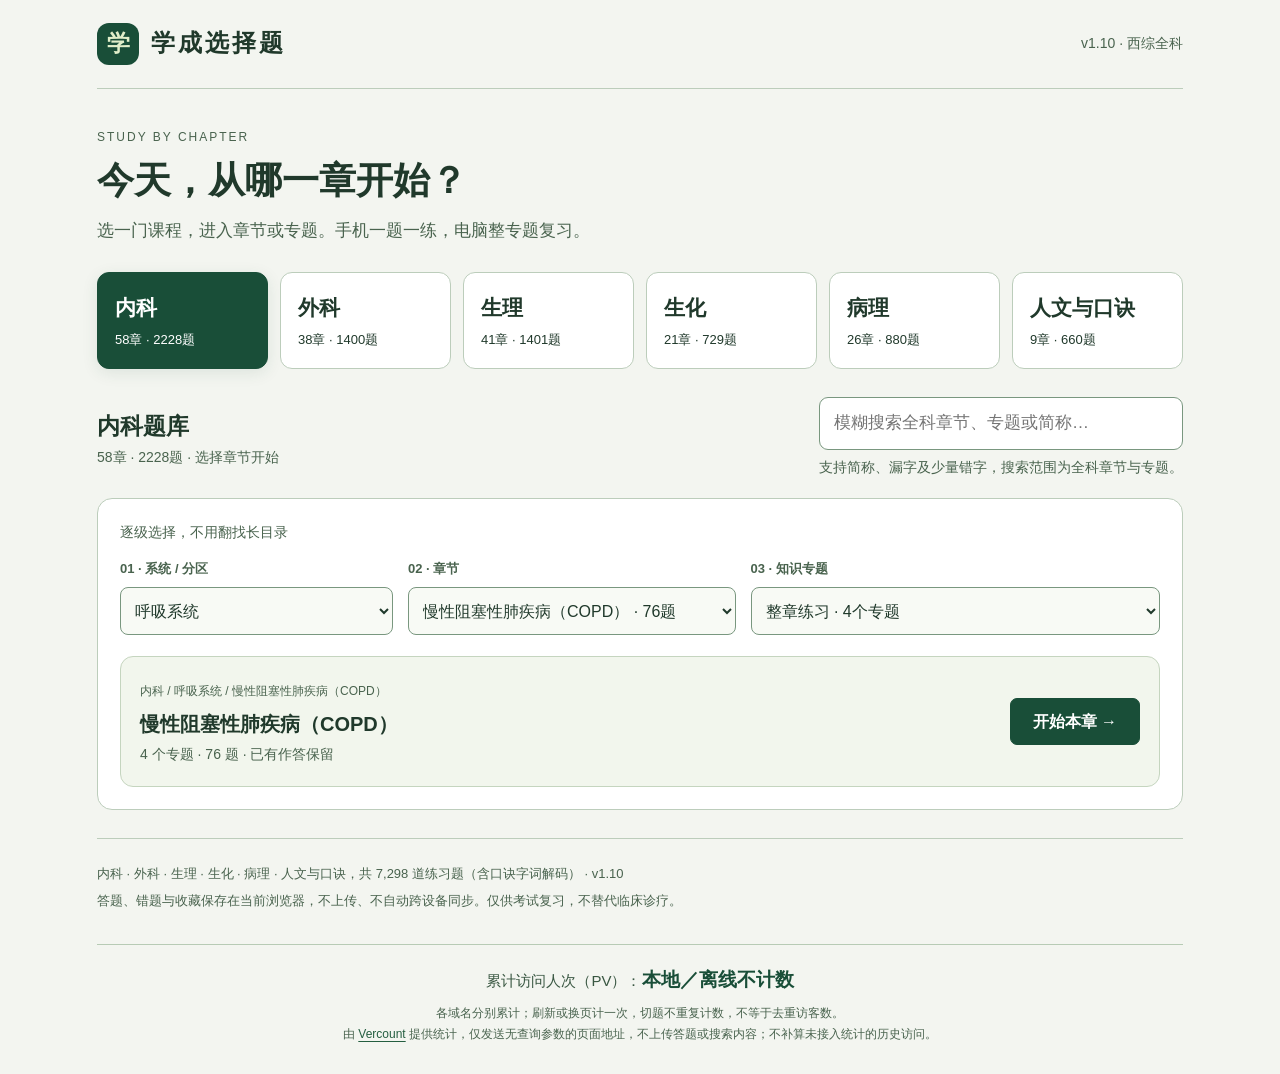
==== commit c809226a: "Reshuffle redo options and persist non-destructive topic order for v1.10" ====
--- a/docs/index.html
+++ b/docs/index.html
@@ -28,12 +28,12 @@
 
 </head>
 <body><div id="quiz-loading" role="status" aria-live="polite" aria-busy="true"><div class="quiz-loading-inner"><div class="quiz-loading-logo" aria-hidden="true">学</div><span class="quiz-loading-spinner" aria-hidden="true"></span><p class="quiz-loading-title">正在准备题库</p><p class="quiz-loading-note">载入章节与本机学习记录，请稍候…</p><noscript><p>此题库需要启用 JavaScript 才能作答。请启用后重新加载。</p></noscript><div class="quiz-loading-actions" hidden><button type="button" data-quiz-reload>重新加载</button><a href="./index.html">题库首页</a></div></div></div>
-<div class="shell"><header><div class="brand"><span>学</span>学成选择题</div><span class="release">v1.9 · 西综全科</span></header>
+<div class="shell"><header><div class="brand"><span>学</span>学成选择题</div><span class="release">v1.10 · 西综全科</span></header>
 <main><section class="intro"><div class="eyebrow">STUDY BY CHAPTER</div><h1>今天，从哪一章开始？</h1><p>选一门课程，进入章节或专题。手机一题一练，电脑整专题复习。</p></section>
 <section class="resume" id="resume" hidden aria-label="继续上次练习"></section>
 <nav class="course-tabs" id="courses" aria-label="选择题库"></nav>
 <section aria-label="选择章节"><div class="catalog-toolbar"><div><h2 id="course-title"></h2><p id="course-count"></p></div><div class="home-search-box"><input id="chapter-search" class="search" type="search" placeholder="模糊搜索全科章节、专题或简称…" aria-label="搜索章节或知识专题" role="combobox" aria-autocomplete="list" aria-expanded="false" aria-controls="search-suggestions" autocomplete="off"><div id="search-suggestions" class="search-suggestions" role="listbox" aria-label="可能的搜索结果" hidden></div><p class="search-help">支持简称、漏字及少量错字，搜索范围为全科章节与专题。</p></div></div><div id="chapter-catalog"></div></section></main>
-<footer><p>内科 · 外科 · 生理 · 生化 · 病理 · 人文与口诀，共 7,298 道练习题（含口诀字词解码） · v1.9</p><p>答题、错题与收藏保存在当前浏览器，不上传、不自动跨设备同步。仅供考试复习，不替代临床诊疗。</p></footer></div>
+<footer><p>内科 · 外科 · 生理 · 生化 · 病理 · 人文与口诀，共 7,298 道练习题（含口诀字词解码） · v1.10</p><p>答题、错题与收藏保存在当前浏览器，不上传、不自动跨设备同步。仅供考试复习，不替代临床诊疗。</p></footer></div>
 <script>
 'use strict';
 const COURSES=[{"id":"internal","name":"内科","key":"xuecheng-internal-drag-v2","url":"./internal.html","file":"internal.html","chapters":[{"id":"resp-copd","name":"慢性阻塞性肺疾病（COPD）","system":"呼吸系统","questions":76,"modules":[{"id":"resp-copd-module-clinical","name":"临床表现与呼吸体征","keywords":["阻塞/限制与呼吸体征横向串联","症状的鉴别","痰液外观","肺气肿查体的同字段比较","第二心音强度","并发症的机制对应","症状顺序与叩诊"]},{"id":"resp-copd-module-function","name":"病理生理、肺功能与血气","keywords":["易混肺功能、血气和呼吸体征补充","肺气肿：弹性阻力 × 静态顺应性","肺功能：相同三项肺容积","肺功能：相同三项流速指标","首先累及部位","炎症细胞","肺功能变量的方向","两种顺应性的比较","缺氧与潴留的机制","呼气末压力关系","三种检查目的的同字段配伍","检查时点与规定界值","严重程度分级指标","GOLD肺功能分级","胸片所见","规定的肺容积比值界值","三项肺功能的同字段对照","病名与血气不能互换","Kronig峡的方向","语音震颤的部位比较","附加音类型"]},{"id":"resp-copd-module-assessment","name":"症状与加重风险评估","keywords":["症状、风险与ABE分组"]},{"id":"resp-copd-module-treatment","name":"稳定期与急性加重治疗","keywords":["祛痰药：三种成分逐一鉴别","支气管扩张药分类","同三药成分鉴别","讲义稳定期起始方案","预防措施","讲义氧流量数值","两项氧合目标","AECOPD讲义分级","明确意识障碍的通气支持","跨病期的药物作用","住院急性加重的讲义抗炎原则","讲义规定界值"]}]},{"id":"resp-pah","name":"肺动脉高压与慢性肺心病","system":"呼吸系统","questions":28,"modules":[{"id":"resp-pah-module-clinical","name":"肺心病临床与失代偿","keywords":["肺高压形成机制","第二心音的两字段比较","代偿与失代偿体征","命名体征与综合征"]},{"id":"resp-pah-module-tests","name":"辅助检查与心电判读","keywords":["读图：P波形态","读图：V1与V5的R/S","读图：QRS电轴","影像的规定尺寸界值","肺血管分布比较","胸片心影的同字段比较"]},{"id":"resp-pah-module-management","name":"肺心病急性加重处理","keywords":["心律失常类型","并发症对应","利尿影响的同字段比较","讲义所列利尿药组合","强心苷的安全关系","讲义所列强心苷组合"]},{"id":"resp-pah-module-pulmonary-hypertension","name":"肺动脉高压的评估与治疗","keywords":["两种检查目的比较","选用CCB的反应性条件","讲义CCB的心率条件","扩肺血管药分类"]}]},{"id":"resp-pe","name":"急性肺血栓栓塞症","system":"呼吸系统","questions":35,"modules":[{"id":"resp-pe-module-presentation","name":"病因、风险与临床表现","keywords":["栓子来源","下肢侧别与疼痛","三联征的同成分数比较","右心循环体征"]},{"id":"resp-pe-module-diagnosis","name":"疑诊、确诊与影像选择","keywords":["影像检查方法","血液标志物","动脉血气方向","CTPA同部位直接征象","通气与灌注的同字段比较"]},{"id":"resp-pe-module-antithrombotic","name":"抗栓药物的作用与鉴别","keywords":["抗血小板机制：双药成分鉴别","溶栓：三种成分逐一鉴别","基础治疗的类别","抗凝与纤溶药物"]},{"id":"resp-pe-module-strategy","name":"危险分层与治疗策略","keywords":["抗凝疗程的讲义分层","肺栓塞危险分层","不同危险层的起始策略","讲义规定的溶栓时间窗","出血并发症部位"]}]},{"id":"resp-ild","name":"间质性肺疾病","system":"呼吸系统","questions":30,"modules":[{"id":"resp-ild-module-clinical","name":"临床、影像与疾病鉴别","keywords":["间质病的诊断对应","肺功能与弥散量","低氧的主要机制"]},{"id":"resp-ild-module-management","name":"诊断检查与治疗","keywords":["IPF抗纤维化：双药成分鉴别","非侵入影像方法","取材与病原学方法","治疗与疾病对应","结节病的症状条件","间质病的药物类别"]},{"id":"resp-ild-module-sarcoid","name":"结节病的评估与鉴别","keywords":["结节病影像分期","肉芽肿与肺门侧别","两种疾病的PPD对照"]}]},{"id":"resp-bronchiectasis","name":"支气管扩张症","system":"呼吸系统","questions":29,"modules":[{"id":"resp-bronchiectasis-module-presentation","name":"病理、表现与并发症","keywords":["支扩：痰量 × 咯血 × 啰音","病理与疾病对应","扩张形成的主次机制","基础病因比较","好发肺段","干性支扩的症状","空洞壁厚与痰分层","咯血与杵状指","典型体温表现","肺部并发症","咯血量与严重程度"]},{"id":"resp-bronchiectasis-module-airway","name":"影像与气道、咯血处理","keywords":["影像检查选择","HRCT形态比较","药物与治疗目标","体位引流的讲义体位","咯血量的同字段规定界值","讲义弥漫与局限病变的处理"]},{"id":"resp-bronchiectasis-module-infection","name":"感染评估与抗菌药鉴别","keywords":["支扩感染：体温 × 痰量 × 脓性成分","抗铜绿碳青霉烯：双药成分鉴别","抗铜绿喹诺酮：双药成分鉴别","抗铜绿头孢：三种成分鉴别","经验治疗的病原侧重","抗菌药物近邻比较"]}]},{"id":"resp-abscess","name":"肺脓肿","system":"呼吸系统","questions":16,"modules":[{"id":"resp-abscess-module-presentation","name":"类型、病原与影像鉴别","keywords":["肺脓肿类型","肺脓肿病原","误吸体位与肺段","影像分布与空洞"]},{"id":"resp-abscess-module-management","name":"检查与疗效评估","keywords":["讲义病原与抗菌方案","病原标本培养","疗程与停药影像条件"]}]},{"id":"resp-pneumonia","name":"肺炎","system":"呼吸系统","questions":38,"modules":[{"id":"resp-pneumonia-module-pathogens","name":"环境、病原与病原学检查","keywords":["患病环境与感染途径对照","时间与潜伏期两个条件","CAP常见细菌","同四病原成分比较","HAP病原逐项鉴别","病原检查方法","抗体类别","核酸与其他病原检查"]},{"id":"resp-pneumonia-module-presentation","name":"临床与影像鉴别","keywords":["病原体与症状、痰液、影像","严重程度的同类评估变量","病变好发部位","肺段内扩展途径"]},{"id":"resp-pneumonia-module-management","name":"抗菌药、耐药与治疗例外","keywords":["敏感肺炎链球菌的药物","同三药成分比较","MSSA的讲义药物分组","MRSA的同四药成分比较","基础与重症联合的同字段比较","成人条件下的讲义双药名单","抗菌药类别比较","军团菌药物逐项鉴别","讲义休克起始处理","抗菌治疗的病原条件"]}]},{"id":"resp-tb","name":"肺结核","system":"呼吸系统","questions":55,"modules":[{"id":"resp-tb-module-presentation","name":"临床表现与病变类型","keywords":["肺结核：体温 × 盗汗 × 体重","气道狭窄的听诊类型","活动性继发结核病变类型","结核人群与好发部位","结节的三个影像字段","纵隔移位方向"]},{"id":"resp-tb-module-tests","name":"诊断检查与活动性评估","keywords":["结核活动性：症状 × 排菌 × 影像","结核检查方法","超敏反应分类","两种反应的抗原成分","材料规定时间范围","检查用途与局限","活动影像的同成分数组合","人群与接种史条件"]},{"id":"resp-tb-module-treatment","name":"治疗方案与药物安全","keywords":["抗结核药的菌群与不良反应","代谢分群","维生素的近邻比较","杀菌部位与作用性质","初治方案结构","耐药定义的双药组合","复治前的检查目的","热型比较"]},{"id":"resp-tb-module-complications","name":"并发症及特殊表现","keywords":["结核并发症、温度分级与特殊影像","肺结核病变类型","咯血的主次机制","命名影像形态","病变进展的播散途径"]}]},{"id":"resp-asthma","name":"支气管哮喘","system":"呼吸系统","questions":55,"modules":[{"id":"resp-asthma-module-presentation","name":"发病机制与临床表现","keywords":["哮喘：咳嗽 × 啰音","疾病病理本质","炎症细胞比较","免疫球蛋白与细胞的同字段组合","双介质作用鉴别","呼吸困难类型","诱发因素与时间","气流与听诊的双字段关系","不典型发作鉴别"]},{"id":"resp-asthma-module-tests","name":"肺功能与诊断检查","keywords":["不同状态的检查目的配伍","激发试验方向与规定界值","激发检查的状态与肺功能条件","检查方式鉴别","舒张试验双界值及逻辑","PEF两个时间尺度","发作阶段的两项血气","炎症标志方向与细胞","胸片改变","通气类型与残气量"]},{"id":"resp-asthma-module-medicines","name":"药物类别与维持治疗","keywords":["肥大细胞稳定药：双药成分鉴别","ICS：三种成分逐一鉴别","三种防治目的配伍","长期抗炎药类别","药名逐项分类与适用情境","长期联合类别","同双激素药名比较"]},{"id":"resp-asthma-module-assessment","name":"发作评估、控制与鉴别","keywords":["药物主要机制","讲义所列茶碱安全范围","急性发作分级","通气衰竭与支持方式","两种情境的液体管理","急性扩张气道双药类别","控制评估的四字段","症状控制分级","气流受限及气短鉴别"]}]},{"id":"resp-ards","name":"急性呼吸窘迫综合征（ARDS）","system":"呼吸系统","questions":19,"modules":[{"id":"resp-ards-module-diagnosis","name":"危险因素、机制与诊断","keywords":["肺水肿机制","低氧的主要机制","活性物质与稳定性","ARDS诊断同字段条件","两个检查目的"]},{"id":"resp-ards-module-management","name":"氧合评估与通气、液体管理","keywords":["氧合指数的运算","规定的氧合界值","ARDS分度","氧合指数计算","保持肺泡开放的设置","肺保护的同四字段组合","通气体位比较","PEEP作用方向逐项判断","PEEP作用与风险","ARDS的液体原则","氧合目标双界值","仰卧病变区域与性质"]}]},{"id":"resp-failure","name":"呼吸衰竭","system":"呼吸系统","questions":22,"modules":[{"id":"resp-failure-module-classification","name":"分型与氧合支持","keywords":["血气分型","两种呼衰主要机制","两型氧疗原则","同四疾病成分比较","疾病与分型机制","急性通气障碍同五疾病","慢性或急性通气障碍双疾病"]},{"id":"resp-failure-module-clinical","name":"低氧表现与纠正策略","keywords":["两种情境的药名例举","呼吸兴奋剂的机制边界","呼吸支持的前提","缺氧造血的双变量","肾代偿方向与解释"]},{"id":"resp-failure-module-ventilation","name":"通气并发症与酸碱评估","keywords":["血气与混合酸碱失衡判断","pH的规定界值与方向","二氧化碳的规定界值与方向","两项代谢指标的方向"]}]},{"id":"resp-lung-cancer","name":"肺癌","system":"呼吸系统","questions":43,"modules":[{"id":"resp-lung-cancer-module-pathology","name":"组织类型与肿瘤生物学","keywords":["肺癌：两种组织学类型交叉鉴别","组织类型比较","两类副癌综合征比较"]},{"id":"resp-lung-cancer-module-presentation","name":"局部与全身临床表现","keywords":["类癌：肤色 × 心率 × 胃肠 × 呼吸","局部侵犯症状对应","同三病变成分鉴别","局部与副癌综合征","同三器官转移部位","两类肿瘤的侧别比较"]},{"id":"resp-lung-cancer-module-diagnosis","name":"诊断检查、影像与治疗","keywords":["肺恶性征象：轮廓 × 边缘 × 空洞内壁","EGFR靶向：双药成分鉴别","检查目的的四字段比较","命名胸部影像","细胞毒化疗药物组合","可切除早期NSCLC主要方式","靶向药名比较","靶向分子改变"]},{"id":"resp-lung-cancer-module-stage","name":"TNM分期与扩展范围","keywords":["肿瘤原发灶分层","区域淋巴结分层","远处转移的成对分层"]}]},{"id":"resp-pleura","name":"胸膜疾病","system":"呼吸系统","questions":77,"modules":[{"id":"resp-pleura-module-fluid-analysis","name":"胸水机制与生化判别","keywords":["渗出/漏出病因、典型生化与Light标准","漏出机制：静水压 × 胶体渗透压","渗出/漏出：蛋白 × 李凡他 × 比重","两类病因的胸水性质","胸水形成机制","胸水葡萄糖方向","白蛋白梯度的规定界值"]},{"id":"resp-pleura-module-clinical","name":"胸水体征、影像与定位","keywords":["呼吸系统体征横向比较","肺下界：两种疾病交叉鉴别","积液常见症状","视诊双字段","两区域的传音体征","叩诊与肺下界","占位效应方向","摩擦音的液体量与呼吸关系","胸水四种检查目的","胸片形态鉴别","影像与胸膜病变","胸水量分度","肺下界移动变化","呼吸类型","大量胸水的双体征"]},{"id":"resp-pleura-module-differential","name":"胸水病因鉴别与处理","keywords":["脓胸：细胞 × WBC × pH","胸水：CEA数值 × 胸水/血清比值","胸水：ADA × 细胞分类","胸水病因鉴别","胸膜病变处理方法","胸膜腔内两类药物原则"]},{"id":"resp-pleura-module-haemothorax","name":"血胸的评估与变化","keywords":["血胸量分度","引流的双数值标准","明确持续出血的处理"]},{"id":"resp-pleura-module-pneumothorax","name":"气胸类型与临床鉴别","keywords":["气胸：叩诊 × 语颤 × 呼吸音","气胸分型","胸膜腔与大气压力比较","纵隔动态方向","破口气流方向","张力性气胸的紧急原则","讲义所列封堵时相","胸片形态鉴别","命名胸部体征","症状时间顺序"]},{"id":"resp-pleura-module-procedures","name":"抽液、闭式引流与并发症","keywords":["气胸拔管：肺扩张 × 气液引流","两次抽液的教学量限","抽液并发症","两类反应的同字段处理","并发症与机制配伍","两种引流的讲义位置","两种操作的教学呼吸时相","拔管前状态比较","失效管的三字段条件"]}]},{"id":"digest-gerd","name":"胃食管反流病","system":"消化系统","questions":25,"modules":[{"id":"digest-gerd-module-mechanisms","name":"屏障功能与促发因素","keywords":["反流发病环节","药物与LES压力"]},{"id":"digest-gerd-module-presentation","name":"临床表现与内镜分级","keywords":["反流性食管炎LA分级","食管与食管外表现","反流相关并发症"]},{"id":"digest-gerd-module-management","name":"检查、治疗与长期管理","keywords":["反流检查目的","食管疾病类型","随访检查方式","抑酸与促动力药","食管狭窄处理","体位与症状","处理目的与药物配伍"]}]},{"id":"digest-gastritis","name":"胃炎与幽门螺杆菌","system":"消化系统","questions":28,"modules":[{"id":"digest-gastritis-module-classification","name":"胃炎类型与鉴别","keywords":["黏膜损伤机制","慢性胃炎病因","黏膜炎症细胞","癌前病变处理","胃酸与血胃泌素","胃病类型鉴别","胃炎部位比较","胃炎分型与病因处理"]},{"id":"digest-gastritis-module-hp","name":"幽门螺杆菌：机制与检测","keywords":["Hp相关疾病","Hp检测方法","根除方案组成","Hp定居位置与鞭毛作用","Hp炎症损伤因子","Hp局部微环境","不同胃病的胃酸变化"]},{"id":"digest-gastritis-module-management","name":"治疗疗程与病理变化","keywords":["根除疗程","根除后复查间隔"]}]},{"id":"digest-ulcer","name":"消化性溃疡与消化道出血","system":"消化系统","questions":60,"modules":[{"id":"digest-ulcer-module-differential","name":"溃疡类型与临床鉴别","keywords":["特殊溃疡类型","溃疡腹痛节律比较","溃疡好发年龄比较","溃疡与并发症部位","胃酸与屏障机制","溃疡相关检查"]},{"id":"digest-ulcer-module-complications","name":"并发症识别与出血评估","keywords":["溃疡并发症","出血量教学界值","活动性出血证据"]},{"id":"digest-ulcer-module-treatment","name":"药物治疗与并发症处理","keywords":["腹腔穿刺液体特征","钡餐使用原则","抑酸与黏膜保护药","抑酸疗程","预防用药双成分","出血处理优先级","不同检查情境的止血路径","穿孔基础与手术处理","幽门梗阻的阶段处理"]},{"id":"digest-ulcer-module-postoperative","name":"胃术后异常的鉴别与处理","keywords":["胃术后并发症鉴别","术后出血原因","倾倒综合征方案","胃术后反流处理","术后典型时间窗","术后出血部位与检查","两种梗阻呕吐物的成分","远期并发症的时间对应","胃术后机械性梗阻鉴别"]}]},{"id":"digest-tb","name":"肠结核与结核性腹膜炎","system":"消化系统","questions":14,"modules":[{"id":"digest-tb-module-diagnosis","name":"肠结核与腹膜结核的诊断鉴别","keywords":["腹部结核临床类型","腹部结核检查","试验治疗时长","腹部结核并发症","病变部位","溃疡、病理与钡灌肠","腹水四字段比较"]},{"id":"digest-tb-module-management","name":"腹膜病变分型与处理指征","keywords":["结核性腹膜炎分型"]}]},{"id":"digest-ibd","name":"炎症性肠病","system":"消化系统","questions":40,"modules":[{"id":"digest-ibd-module-differential","name":"疾病鉴别与影像特点","keywords":["慢性肠病鉴别","肠病好发部位","肠镜与病理组合","肠病并发症","肠道钡灌肠征象","分布与狭窄形态"]},{"id":"digest-ibd-module-activity","name":"活动度、并发症与肠外表现","keywords":["UC活动程度指标","结肠影像形态","肠外表现与病情活动"]},{"id":"digest-ibd-module-treatment","name":"治疗阶段与药物选择","keywords":["5-ASA治疗阶段","局部给药剂型","氨基水杨酸制剂","活化与抗生素合用","药物类别与治疗阶段","静脉激素无效后的两种补救选择","肠病生物制剂靶点","两种非生物制剂的作用配伍"]},{"id":"digest-ibd-module-tests","name":"检查与局部并发症处理","keywords":["脓肿处理的引流与用药","肛瘘的内外科方案","激素诱导后的维持处理","诱导后的维持策略","肠道检查目的与集合"]}]},{"id":"digest-ibs","name":"肠易激综合征","system":"消化系统","questions":13,"modules":[{"id":"digest-ibs-module-diagnosis","name":"机制、表现与诊断","keywords":["IBS机制侧重点","IBS诊断时间组合","诊断时常规检查条件"]},{"id":"digest-ibs-module-management","name":"分型与症状管理","keywords":["IBS临床分型","对症药物的作用","促分泌机制","内脏感觉调节双成分","菌群与炎症调节药物"]}]},{"id":"digest-he","name":"肝性脑病","system":"消化系统","questions":26,"modules":[{"id":"digest-he-module-mechanisms","name":"病因、诱因与发病机制","keywords":["假性神经递质前体：双成分鉴别","肝性脑病病因","肝性脑病诱因","发病机制学说","芳香族与支链氨基酸"]},{"id":"digest-he-module-assessment","name":"临床分期与评估","keywords":["肝性脑病临床分期"]},{"id":"digest-he-module-gut","name":"饮食与肠道处理","keywords":["肝性脑病：两种灌肠液成分鉴别","讲义蛋白质原则比较","导泻药双成分","灌肠成分的禁忌核查","肠道降氨药","肝性脑病检查目的配伍"]},{"id":"digest-he-module-medicines","name":"药物作用与神经精神处理","keywords":["支链氨基酸：三种成分鉴别","氨基酸制剂的作用","神经精神症状用药","烦躁处理的药物组合","药物与受体作用","硫酸镁禁忌条件集合"]}]},{"id":"digest-hcc","name":"原发性肝细胞癌","system":"消化系统","questions":31,"modules":[{"id":"digest-hcc-module-presentation","name":"病因、病理与临床表现","keywords":["肝癌伴癌：血糖 × 红细胞","HCC病因比较","HCC大体病理分型","肝癌转移途径","淋巴结转移部位","肝外血道转移部位","中晚期临床表现","急性变化的原因"]},{"id":"digest-hcc-module-diagnosis","name":"影像、筛查与确诊检查","keywords":["肝脏影像学比较表","筛查的标志物与影像","肝脏供血与供氧","肝癌检查目的对应"]},{"id":"digest-hcc-module-management","name":"治疗选择与肝储备评估","keywords":["讲义米兰标准数值组合","肝癌治疗方式","肝脏局部介入技术","移植前肿瘤因素","残肝体积规定界值","肝功能与ICG15组合","破裂出血止血方式集合","危急时的止血操作","根治与分子靶向治疗"]}]},{"id":"digest-cirrhosis","name":"肝硬化","system":"消化系统","questions":54,"modules":[{"id":"digest-cirrhosis-module-presentation","name":"病因与全身效应","keywords":["肝硬化：白蛋白 × 白球比","肝硬化病因比较","病因抗体线索","沉积部位与阻塞位置","肝后型病因集合","遗传代谢性病因","肝功能与临床效应","低白蛋白教学界值","肝硬化体征侧重点","激素变化比较","激素变化比较","脾亢血细胞减少顺序","水肿起始与方向","大出血后的体征"]},{"id":"digest-cirrhosis-module-ascites","name":"腹水机制、鉴别与处理","keywords":["白蛋白梯度界值","腹水体征量级","浊音、移动性与尺压","肝硬化影像检查","腹水利尿药比较","联合利尿剂规定剂量比","门脉高压介入措施","白蛋白补充规定比例","腹水回输限制","有效容量下降的并发症","肝病确诊方法与目的"]},{"id":"digest-cirrhosis-module-bleeding","name":"静脉曲张出血与预防","keywords":["内镜操作比较","出血性休克处置优先级","出血预防措施","感染预防抗菌药类别","血管加压素禁忌集合","暂时止血方式","急性出血用药作用"]},{"id":"digest-cirrhosis-module-complications","name":"并发症及相关病理生理","keywords":["肝硬化并发症鉴别与治疗","腹膜炎抗菌覆盖","血栓早晚期处理","肝肾综合征治疗方式","肝体积与病因类型","肾损害性质","改善血流与扩容组合"]}]},{"id":"digest-pancreatitis","name":"胰腺炎","system":"消化系统","questions":50,"modules":[{"id":"digest-pancreatitis-module-pathogenesis","name":"病因、损伤机制与表现","keywords":["酶与损害对应","急性重症并发症","胰腺炎病因诱因","甘油三酯规定界值","代谢异常与病因","内镜胆胰管操作","腹痛与体位","腹部体征名称","讲义镇痛药对照"]},{"id":"digest-pancreatitis-module-assessment","name":"严重度与实验室评估","keywords":["严重程度分类表","酶学检查的标本与时间窗","预后相关化验指标","血糖与预后时间关系","重症血淀粉酶三种结果","酶学教学倍数界值"]},{"id":"digest-pancreatitis-module-complications","name":"感染、并发症与胰周积液","keywords":["胰周积液四类对应","感染典型时间","坏死比例教学界值","感染证据三字段","腹内压教学界值","酶学标本组合","胰腺影像检查"]},{"id":"digest-pancreatitis-module-management","name":"治疗选择与慢性胰腺病变","keywords":["慢性胰腺炎：腹痛 × 体重 × 血糖 × 大便","基础处理方案","肠功能恢复后的营养途径","肠黏膜相关氨基酸","嵌顿结石内镜处理三字段","胰管与胰腺影像组合","胰腺疾病药物与目的"]}]},{"id":"renal-overview","name":"泌尿系统总论","system":"泌尿系统","questions":20,"modules":[{"id":"renal-overview-module-urinalysis","name":"蛋白、血尿与尿沉渣判读","keywords":["蛋白尿机制类型","白蛋白排出量教学范围","尿沉渣计数界值","尿红细胞形态","管型与病变"]},{"id":"renal-overview-module-function","name":"肾功能检查的目的","keywords":["分肾功能检查","检查目的配伍"]}]},{"id":"renal-uti","name":"尿路感染","system":"泌尿系统","questions":29,"modules":[{"id":"renal-uti-module-pathogenesis","name":"感染途径、病原与特殊背景","keywords":["尿路感染传播途径","病原体与背景","复杂性尿感背景","菌尿定义三字段","无症状菌尿人群"]},{"id":"renal-uti-module-differential","name":"感染部位与诊断检查","keywords":["急性膀胱炎与肾盂肾炎鉴别","尿路病变的管型","细菌学共同证据","慢性肾盂肾炎功能损害","细菌学方法与用途","上尿路影像检查","抗菌治疗时间比较"]},{"id":"renal-uti-module-management","name":"用药、疗程与并发症","keywords":["讲义常用抗菌药类别","急性肾盂肾炎并发症","尿源性脓毒血症危险因素"]}]},{"id":"renal-failure","name":"急慢性肾衰竭","system":"泌尿系统","questions":47,"modules":[{"id":"renal-failure-module-aki","name":"急性肾损伤的病因与分期","keywords":["AKI病因和分期","AKI阶段：血钾 × 并发症","纠酸后的电解质变化"]},{"id":"renal-failure-module-differential","name":"急性肾损伤检查与鉴别","keywords":["AKI：尿钠 × FENa","AKI：尿比重 × 尿渗透压","AKI机制类型","AKI尿沉渣管型","AKI三条任选诊断条件","GFR相关清除率","分肾GFR合成方法","每日尿量规定界值","少尿期讲义补液公式","多尿期讲义补液比例"]},{"id":"renal-failure-module-ckd","name":"慢性肾脏病分期与全身变化","keywords":["慢性肾衰系统表现","慢性肾衰严重并发症","血液学机制","肾性贫血的治疗药物","尿毒素分子量比较","尿毒素分子量分类","肾性骨病类型","CKD分期","CKD肾大小例外","尿毒症的周围神经表现"]},{"id":"renal-failure-module-management","name":"肾衰治疗、透析与并发症","keywords":["控制蛋白尿与血压","饮食限制与热量","透析情境与并发症","磷结合药物性质与作用"]}]},{"id":"renal-glomerular","name":"原发性肾小球疾病（含病理）","system":"泌尿系统","questions":80,"modules":[{"id":"renal-glomerular-module-syndromes","name":"临床综合征与免疫机制","keywords":["分类、免疫与临床综合征","临床综合征比较","肾病病理检查目的","肾病综合征必备定量标准","水肿主导机制","RAAS与起始水肿部位","肾性高血压机制与进展"]},{"id":"renal-glomerular-module-nephritis","name":"急性与急进性肾炎","keywords":["前驱感染至血尿间隔","肾炎增生细胞组合","电镜部位与形态","免疫荧光形态","肾脏肉眼形态","急性肾炎降压药类别","现症感染用药","急性肾炎整体治疗原则","急进性肾炎三型","新月体相关细胞","强化与基础治疗比较","基础免疫治疗双成分","稳定后移植等待界限"]},{"id":"renal-glomerular-module-nephrotic","name":"肾病综合征及治疗反应","keywords":["肾病病理类型与激素反应","血栓部位比较","病理类型与并发症","肾静脉血栓检查目的","预防抗凝教学界值","抗凝与抗血小板药","激素疗程与减量原则","免疫治疗药物","难治性肾病备选药对","其他治疗的药物类别","营养物代谢紊乱"]},{"id":"renal-glomerular-module-pathology","name":"病理沉积与免疫荧光","keywords":["电镜沉积部位","补体与免疫病理疾病"]},{"id":"renal-glomerular-module-differential","name":"IgA、慢性肾炎及相关鉴别","keywords":["原发与继发肾小球疾病","免疫物与沉积部位","IgA肾病组织类型","感染至血尿的时间比较","IgA不同场景治疗配伍","顺序、年龄与损害部位","利尿剂转换教学界值","慢性肾炎治疗目标","隐匿性肾炎处理原则","肾炎镜下病理","病理类型与进展速度"]}]},{"id":"blood-ida","name":"贫血概述与缺铁性贫血","system":"血液系统","questions":47,"modules":[{"id":"blood-ida-module-classification","name":"贫血定义、分类与严重度","keywords":["红细胞体积分类","网织红与红系反应","全血细胞减少的疾病关系","贫血Hb教学界值","贫血严重度"]},{"id":"blood-ida-module-iron","name":"铁代谢、病因与缺铁表现","keywords":["铁的价态与环节","铁吸收部位","铁的储存与运输蛋白","缺铁发生机制","红细胞形态与着色","贫血相关循环后果","红细胞形态","红系核浆发育"]},{"id":"blood-ida-module-tests","name":"实验室指标与贫血鉴别","keywords":["缺铁实验室指标","四类贫血的铁代谢鉴别","红细胞指数完整界值"]},{"id":"blood-ida-module-management","name":"补铁治疗与疗效评估","keywords":["补铁治疗的目的与途径","材料内铁剂选择","铁吸收影响组合","补铁疗效指标","补铁反应的教学时程","血红蛋白与储备恢复"]}]},{"id":"blood-aa","name":"再生障碍性贫血","system":"血液系统","questions":16,"modules":[{"id":"blood-aa-module-mechanisms","name":"病因与骨髓衰竭机制","keywords":["病毒病因的材料对应","化学因素的剂量关系","骨髓衰竭机制"]},{"id":"blood-aa-module-diagnosis","name":"血象、骨髓与相关鉴别","keywords":["骨髓检查策略","极重型再障的完整界值","低增生骨髓的进一步评估","红系核浆发育"]},{"id":"blood-aa-module-management","name":"治疗选择与造血支持","keywords":["血液成分支持","再障治疗的作用类别","雄激素的教学起效时程"]}]},{"id":"blood-hemolysis","name":"溶血性贫血","system":"血液系统","questions":37,"modules":[{"id":"blood-hemolysis-module-classification","name":"溶血病因与发生部位","keywords":["溶血病因与发生部位","骨髓内破坏的疾病组合"]},{"id":"blood-hemolysis-module-diagnosis","name":"溶血证据、形态与病因诊断","keywords":["溶血：UCB × 尿胆原 × 尿胆红素","病因诊断、形态与治疗","红系代偿的指标方向","溶血指标的诊断意义","血管内溶血的证据","溶血相关试验","急性血管内溶血的肾损害"]},{"id":"blood-hemolysis-module-management","name":"特异检查与脾切除、移植选择","keywords":["HSCT适合的完整材料清单","渗透脆性与溶血盐浓度","红细胞变形与脾滞留","溶血部位与切脾效果","材料内手术年龄节点"]}]},{"id":"blood-bleeding","name":"出血性疾病与ITP","system":"血液系统","questions":37,"modules":[{"id":"blood-bleeding-module-mechanisms","name":"出血机制与临床部位","keywords":["出血机制与临床部位"]},{"id":"blood-bleeding-module-coagulation","name":"凝血途径与检测判读","keywords":["血友病：BT × APTT × PT","凝血途径：APTT × PT","止血检测系统归属"]},{"id":"blood-bleeding-module-itp-diagnosis","name":"血小板减少的诊断与鉴别","keywords":["ITP：巨核细胞数量 × 产板型","ITP：BT × CRT × 血块收缩 × 凝血","血小板减少与骨髓鉴别","ITP的出血警示"]},{"id":"blood-bleeding-module-itp-management","name":"ITP治疗与疗程","keywords":["ITP治疗层级","ITP激素机制与疗程","材料内激素疗程","复发与再治疗反应"]},{"id":"blood-bleeding-module-haemostasis","name":"止血药的作用配伍","keywords":["止血药的作用环节"]}]},{"id":"blood-mm","name":"多发性骨髓瘤","system":"血液系统","questions":32,"modules":[{"id":"blood-mm-module-diagnosis","name":"临床、实验室与形态诊断","keywords":["骨髓瘤：红细胞形态 × ESR","骨髓瘤主要损害组合","骨病的影像组合","骨病评估的影像检查","尿蛋白成分","骨髓浆细胞教学界值","免疫电泳与克隆性","免疫球蛋白类型","单克隆与正常免疫球蛋白"]},{"id":"blood-mm-module-stage","name":"分期、风险与治疗选择","keywords":["ISS及R-ISS图表补齐","R-ISS遗传高危与D-S组合阈值","骨痛及高钙的材料内药物","高黏滞的净化方式","材料内影像检查限制","讲义诱导方案名称","D-S肾功能亚型条件","D-S分期与满足逻辑","肿瘤负荷指标方向","骨髓瘤预后评估指标","D-S条件的完整配伍","D-S分期Ⅰ期条件","D-S M蛋白完整界值"]},{"id":"blood-mm-module-renal","name":"肾损害与并发症","keywords":["骨髓瘤肾损害的完整关系"]}]},{"id":"blood-mds","name":"骨髓增生异常性肿瘤/综合征","system":"血液系统","questions":62,"modules":[{"id":"blood-mds-module-classification","name":"疾病界限与遗传、形态分型","keywords":["MDS分型与疾病界限","TP53双等位失活的表内条件","原始细胞分类界限","遗传定义型的细胞比例与核型条件","遗传定义型的原始细胞与排除条件","遗传定义型的比例界限","形态定义型的原始细胞比例","低增生型的定义字段","纤维化型的原始细胞界值"]},{"id":"blood-mds-module-morphology","name":"病态造血与鉴别","keywords":["MDS病态造血图表逐系补齐","外周血三系模式","Ret的基础与例外","造血过程比较","巨核细胞数量与形态","骨髓组织与培养组合","MDS常见染色体异常","贫血与骨髓近邻鉴别","粒系核形态","巨核系形态比较"]},{"id":"blood-mds-module-risk","name":"风险评分与细胞遗传预后","keywords":["IPSS-R单项评分矩阵","IPSS-R总分危险度分层","IPSS-R染色体预后组"]},{"id":"blood-mds-module-management","name":"治疗策略与适应人群","keywords":["材料内联合化疗组成","根治与疾病控制手段","去甲基化药物成分","白血病类型比较"]}]},{"id":"blood-leukemia","name":"白血病","system":"血液系统","questions":74,"modules":[{"id":"blood-leukemia-module-classification","name":"急性白血病细胞类型","keywords":["急性白血病FAB细胞类型"]},{"id":"blood-leukemia-module-phenotype","name":"细胞化学、免疫与遗传鉴别","keywords":["NAP全关系与遗传预后","EGIL1998免疫积分逐格对应","白血病细胞化学鉴别","AML亚型免疫表型","造血细胞来源","AML遗传亚型"]},{"id":"blood-leukemia-module-clinical","name":"浸润、并发症与疗效评估","keywords":["AML亚型与浸润特点","白血病类型与浸润","淋巴肿瘤来源","髓外浸润部位","血液病症状机制","遗传事件与材料内预后","白细胞教学界值","MRD与缓解及复发风险","典型庇护所部位"]},{"id":"blood-leukemia-module-management","name":"治疗方案与药物不良反应","keywords":["化疗药的特征不良反应","急性白血病方案的对象","同一药物组的局部途径","局部放疗范围","材料内预处理配伍","讲义防治高尿酸条目","减细胞方式与M3限制","ATRA后并发情况的材料处理"]},{"id":"blood-leukemia-module-cml","name":"慢性髓系白血病分期与处理","keywords":["CML分期与治疗","材料内CML药物比较","CML疾病控制方式","反应性与肿瘤性白血象","疗效状态分类"]}]},{"id":"blood-lymphoma","name":"淋巴瘤（含病理）","system":"血液系统","questions":57,"modules":[{"id":"blood-lymphoma-module-assessment","name":"诊断、临床分期与范围","keywords":["淋巴瘤的确诊取材","全身症状分组逻辑","淋巴瘤临床分期","分期时的器官归类","类型、首发与扩散模式"]},{"id":"blood-lymphoma-module-pathology","name":"病理实体与特殊表现","keywords":["NHL病理实体与特殊表现","霍奇金细胞及亚型","典型瘤细胞形态","霍奇金肿瘤细胞来源"]},{"id":"blood-lymphoma-module-phenotype","name":"免疫、遗传与病毒关系","keywords":["淋巴瘤染色体对应","阴性表型和EBV关系","双标记配伍","三标记成分比较","套细胞表列四标记","滤泡性淋巴瘤免疫标记","Burkitt淋巴瘤免疫表型","皮肤T表型方向","NK/T三标记方向","增生性质与克隆性"]},{"id":"blood-lymphoma-module-management","name":"恶性程度与治疗选择","keywords":["血液病联合方案名称","生物制剂名称比较","感染相关治疗对象","早期治疗方式的配伍","非霍奇金淋巴瘤类别"]}]},{"id":"endo-graves","name":"Graves病与特殊类型甲亢","system":"内分泌系统","questions":49,"modules":[{"id":"endo-graves-module-presentation","name":"甲亢表现与全身效应","keywords":["甲亢：骨质 × 血钙 × 尿钙","甲状腺毒症的病因比较","甲亢伴无力的血钾机制","眼部体征命名","突眼的机制与相对程度","眼病活动期的抗炎类别","两种功能状态的水肿分布","血压三个字段的配伍","脂质指标变化方向"]},{"id":"endo-graves-module-orbit","name":"眼病活动度与分级","keywords":["GO美国甲状腺学会0–6级"]},{"id":"endo-graves-module-diagnosis","name":"功能检查与特殊类型","keywords":["甲状腺功能检查指标","妊娠时结合蛋白与检测配伍","甲状腺自身抗体比较","两项激素的教学变化顺序","特殊甲状腺毒症类型"]},{"id":"endo-graves-module-management","name":"药物、放射碘与手术选择","keywords":["甲亢药物的材料内选择","抗甲状腺药安全处理","甲亢治疗方式","妊娠手术的讲义时段","基础代谢教学估算","基础代谢教学分级","术前基础代谢教学界值","两种治疗的材料内限制","结合蛋白与总激素的方向"]},{"id":"endo-graves-module-crisis","name":"急性危象与治疗安全","keywords":["危象药物的材料内作用"]}]},{"id":"endo-hypothyroid","name":"甲状腺功能减退症","system":"内分泌系统","questions":13,"modules":[{"id":"endo-hypothyroid-module-diagnosis","name":"病因分类与功能检查","keywords":["甲状腺功能状态比较","两种自身免疫甲状腺病配伍","水肿性质与沉积物","代谢、消化与反射配伍"]},{"id":"endo-hypothyroid-module-management","name":"替代治疗与监测","keywords":["材料内替代激素与适用状态","缺血性心脏病时的起始与调量","甲状腺素替代治疗的监测","甲状腺素调整期复查间隔","原发性甲减的医源性清单"]}]},{"id":"endo-diabetes","name":"糖尿病及急慢性并发症","system":"内分泌系统","questions":101,"modules":[{"id":"endo-diabetes-module-classification","name":"分型、胰岛功能与糖代谢诊断","keywords":["糖尿病分型及胰岛功能","T1DM：三种抗体成分鉴别","糖耐量：空腹 × OGTT 2小时","胰岛功能释放曲线","分型与材料所列主要死因","糖代谢诊断的规定界值","两种糖化指标的时间窗","材料内HbA1c目标","空腹与非空腹的目标配伍","检测样本与数值方向","胰岛功能试验的目的比较"]},{"id":"endo-diabetes-module-acute","name":"急性代谢紊乱的鉴别与处理","keywords":["两种高血糖危象比较","两种危象的重点检查配伍","材料内初始液体类型","胰岛素制剂与途径","两种危象的材料内血糖节点","材料内补钾条件组合","材料内补碱界值与顺序","材料内胰岛素教学量级","高渗高血糖状态的补液前提"]},{"id":"endo-diabetes-module-microvascular","name":"肾脏、视网膜与风险分级","keywords":["肾病G与A分层","糖肾GA分级进展风险矩阵全格","肾小球病理模式","早期肾病的两种排泄指标","肾病条目的两类治疗配伍","视网膜分期的形态特征","视网膜异常的阶段定位","糖尿病视网膜病变的局部治疗"]},{"id":"endo-diabetes-module-chronic","name":"神经病变与代谢危险因素","keywords":["糖尿病神经受累类型","足部病变的参与因素","血脂情形与药物类别","两种风险状态的LDL-C目标","黄斑水肿的材料内两种手段"]},{"id":"endo-diabetes-module-medicines","name":"胰岛素、降糖药与安全选择","keywords":["口服及注射降糖药作用与选择","胰岛素具体制剂名称","类似物成分的三药比较","夜间曲线与材料内处理","磺脲类具体药物","降糖药类别与材料内限制","糖尿病合并ASCVD的用药类别","肾糖阈与尿糖判断","促泌类别的两项清单","一般干预与药物选择","餐后高血糖的材料内类别"]},{"id":"endo-diabetes-module-self-management","name":"综合管理与日常干预","keywords":["综合管理措施的归类"]}]},{"id":"endo-aldosterone","name":"原发性醛固酮增多症","system":"内分泌系统","questions":14,"modules":[{"id":"endo-aldosterone-module-diagnosis","name":"临床、生化与心电评估","keywords":["读图：T/U波及节律","原醛：醛固酮 × 肾素 × AngⅡ","原醛表现的时序","原醛的血钾关系","酸碱失衡比较","血钠与尿钾的方向","尿量与尿比重","激素筛查比值","肌肉与胃肠表现"]},{"id":"endo-aldosterone-module-management","name":"病因与治疗选择","keywords":["肾上腺病变部位","原醛药物比较","腺瘤治疗部位","其他材料内药物"]}]},{"id":"endo-cushing","name":"库欣综合征","system":"内分泌系统","questions":37,"modules":[{"id":"endo-cushing-module-etiology","name":"病因、临床与相关综合征","keywords":["皮质醇过多的表现时序","脂肪分布与外形配伍","库欣综合征的临床表现","库欣综合征的病因分类","低钾碱中毒相关病因","库欣病的垂体组织类型","异位ACTH分泌的肿瘤来源","肾上腺相关命名情况","病变命名与激素来源","库欣病的垂体病变","库欣综合征的激素来源","Carney综合征的伴发肿瘤","Carney综合征与垂体肿瘤"]},{"id":"endo-cushing-module-diagnosis","name":"功能、定位与病因鉴别","keywords":["库欣：尿游离皮质醇 × 昼夜节律","库欣扩展鉴别表中的量级及例外","地塞米松剂量与材料内结果","病因定位的教学模式","结节性病变的激素与定位组合"]},{"id":"endo-cushing-module-management","name":"外科治疗与激素替代","keywords":["手术部位与激素替代时程","治疗失败后的材料内路径","内分泌作用靶点的药物配伍","双侧切除后的反馈与监测","术后替代与手术范围"]}]},{"id":"endo-pheochromocytoma","name":"嗜铬细胞瘤","system":"内分泌系统","questions":17,"modules":[{"id":"endo-pheochromocytoma-module-clinical","name":"发作表现与激素效应","keywords":["嗜铬发作：头痛 × 心率 × 出汗 × 面色","肿瘤组织来源","主要分泌物比较","消化效应的分泌物配伍","肿瘤分泌物与腹泻","血管活性肽的作用"]},{"id":"endo-pheochromocytoma-module-diagnosis","name":"循环变化与诊断检查","keywords":["确证、激发与定位检查","检测干扰的材料组合"]},{"id":"endo-pheochromocytoma-module-management","name":"围手术期药物与顺序","keywords":["术前阻断的受体类别","讲义术前阻断时程","受体阻断的先后","β阻断使用条件","术中血压变化的材料用药","嗜铬细胞瘤术后短期血压"]}]},{"id":"endo-overview","name":"内分泌总论与Liddle综合征","system":"内分泌系统","questions":15,"modules":[{"id":"endo-overview-module-axes","name":"内分泌机制与靶腺轴","keywords":["内分泌异常发生机制","三级内分泌轴","内分泌综合征比较"]},{"id":"endo-overview-module-differential","name":"高血压低钾的内分泌鉴别","keywords":["Liddle：肾素 × 醛固酮","低钾高血压的机制鉴别","钠转运的部位与活性","原醛与Liddle用药机制","双侧肾上腺皮质改变"]}]},{"id":"rheum-overview","name":"风湿系统总论","system":"风湿免疫","questions":45,"modules":[{"id":"rheum-overview-module-classification","name":"疾病范畴与临床特征","keywords":["风湿疾病范畴表逐项分类补齐","风湿疾病的临床比较","风湿疾病的同级分类"]},{"id":"rheum-overview-module-management","name":"抗风湿药物的作用类别","keywords":["NSAIDs材料内比较","症状控制与病情控制","抗风湿药物的类别","系统性硬化症相关抗体","肌炎相关抗体对照"]}]},{"id":"rheum-sle","name":"系统性红斑狼疮","system":"风湿免疫","questions":23,"modules":[{"id":"rheum-sle-module-phenotype","name":"抗体与临床表现的关系","keywords":["SLE抗体与临床关系"]},{"id":"rheum-sle-module-activity","name":"疾病活动与相关综合征","keywords":["抗磷脂：血栓 × 妊娠 × 血小板","自身抗体谱的成分","活动性评估的抗体比较"]},{"id":"rheum-sle-module-management","name":"器官损害与治疗选择","keywords":["SLE皮肤与黏膜表现","SLE日常光照防护","系统受累的组织病变","关节破坏与畸形可复性","尿检两个字段的配伍","血细胞与溶血时Ret配伍","基础治疗药物比较","急性危重型SLE的强化治疗","材料内生物制剂成分"]}]},{"id":"rheum-ra","name":"类风湿关节炎（内科与外科）","system":"风湿免疫","questions":23,"modules":[{"id":"rheum-ra-module-clinical","name":"关节与关节外表现","keywords":["关节组织的起始病变","受累关节与分布","休息与活动的关系","关节畸形的临床评价","结节性皮损名称","风湿相关综合征名称","自身抗体名称比较"]},{"id":"rheum-ra-module-diagnosis","name":"诊断标准与影像分期","keywords":["RA影像分期与诊断框架","《外科学》旧标准的完整关系"]},{"id":"rheum-ra-module-management","name":"治疗与疾病鉴别","keywords":["传统DMARD药物比较","桥梁治疗的剂量与时程","NSAIDs材料内药物比较","靶向与生物作用类别","材料内手术方式的两项配伍","SLE与RA比较"]}]},{"id":"rheum-sjogren","name":"原发性干燥综合征","system":"风湿免疫","questions":8,"modules":[{"id":"rheum-sjogren-module-diagnosis","name":"免疫学证据与鉴别","keywords":["干燥综合征：双抗体成分鉴别"]},{"id":"rheum-sjogren-module-management","name":"症状管理与相关表现","keywords":["干燥综合征的促分泌药物","有无脏器损害的治疗角色","皮疹相关疾病名称","风湿病相关皮疹"]}]},{"id":"rheum-vasculitis","name":"系统性血管炎与白塞病","system":"风湿免疫","questions":34,"modules":[{"id":"rheum-vasculitis-module-classification","name":"血管炎分类与免疫诊断","keywords":["Chapel Hill亚类逐项归属","两病配伍与血管层级","同级病变层级分类","小血管病的材料表项","ANCA相关病型比较","确证与范围评估的检查目的","血管炎相关抗体"]},{"id":"rheum-vasculitis-module-small-vessel","name":"小血管炎的临床鉴别","keywords":["肾脏临床表现组合","免疫沉积与急进性肾炎分型","显微镜下多血管炎的肾外表现","免疫治疗与单抗靶点配伍"]},{"id":"rheum-vasculitis-module-behcet","name":"白塞病的识别与处理","keywords":["黏膜、皮肤与眼部表现","白塞病的局部症状用药","白塞病内脏及眼受累的治疗","白塞条目的具体药物比较"]}]},{"id":"toxicology","name":"中毒","system":"中毒","questions":67,"modules":[{"id":"toxicology-module-recognition","name":"暴露线索与全身表现","keywords":["气味与皮肤","全身表现","硝基苯中毒的气味","硝基苯中毒的继发皮肤改变"]},{"id":"toxicology-module-organophosphate","name":"有机磷：机制、表现与病程","keywords":["有机磷症状","有机磷机制与反跳","运动终板效应的前后时相","有机磷相关酶靶标"]},{"id":"toxicology-module-severity","name":"严重度与并发症识别","keywords":["分度与并发症","两种用药状态的对照"]},{"id":"toxicology-module-management","name":"解毒、去污与治疗安全","keywords":["解毒药配伍","血液净化方法比较","材料内液体禁忌配伍","硫酸镁的材料内限制清单","有机磷相关药物名称","中间型综合征的通气支持","洗胃相关的风险识别","二巯基类药物的材料内对应金属"]}]},{"id":"cardio-myocardium","name":"心肌疾病","system":"循环系统","questions":19,"modules":[{"id":"cardio-myocardium-module-diagnosis","name":"病因、结构与功能鉴别","keywords":["心肌结构与功能逐项鉴别","病理改变比较","两种超声征象比较","主要功能障碍比较","病因与结构鉴别","两种检查目的"]},{"id":"cardio-myocardium-module-clinical","name":"血流动力学与临床体征","keywords":["肥厚型心肌病杂音变化"]},{"id":"cardio-myocardium-module-management","name":"治疗策略与风险评估","keywords":["心肌病药物类别与机制","减轻梗阻的手术介入","心脏装置目的鉴别"]}]},{"id":"cardio-pericardium","name":"心包疾病","system":"循环系统","questions":16,"modules":[{"id":"cardio-pericardium-module-clinical","name":"临床体征与血流动力学","keywords":["摩擦音、积液与压塞","胸部附加音鉴别","命名体征鉴别"]},{"id":"cardio-pericardium-module-diagnosis","name":"检查、心电与病因鉴别","keywords":["读图：广泛ST改变鉴别","心包两种检查目的","两种影像的征象比较","心包炎病因鉴别","两种心影扩大的同字段对照"]}]},{"id":"cardio-endocarditis","name":"感染性心内膜炎","system":"循环系统","questions":14,"modules":[{"id":"cardio-endocarditis-module-clinical","name":"基础病与外周表现","keywords":["周围体征比较","症状频率比较","心脏并发症比较","累及瓣膜比较","先天畸形成分"]},{"id":"cardio-endocarditis-module-differential","name":"临床类型与病程鉴别","keywords":["急性与亚急性感染性心内膜炎","两型典型病原","两型药名例举配伍"]},{"id":"cardio-endocarditis-module-management","name":"诊断证据与干预指征","keywords":["病原与结构检查目的","赘生物位置鉴别"]}]},{"id":"cardio-hypertension","name":"高血压","system":"循环系统","questions":54,"modules":[{"id":"cardio-hypertension-module-assessment","name":"血压、靶器官与危险分层","keywords":["诊室血压分级","血压升高的成分","眼底病变分级","动态血压规定界值","本讲义危险分层"]},{"id":"cardio-hypertension-module-clinical","name":"急症、目标与继发病因","keywords":["升压与急性靶器官损害","临床损害模式鉴别","分阶段降压的教学双界值","本讲义控制目标界值","继发病因鉴别"]},{"id":"cardio-hypertension-module-strategy","name":"合并症与降压药选择","keywords":["合并症与药物类别","同层级药名鉴别"]},{"id":"cardio-hypertension-module-pharmacology","name":"药物作用与不良反应","keywords":["降压药类别与特点","CCB药名分类","血管扩张部位比较","两药最大作用时间对照","两个阶段的作用机制"]}]},{"id":"cardio-diagnostics","name":"循环系统重要体征","system":"循环系统","questions":37,"modules":[{"id":"cardio-diagnostics-module-sounds","name":"心音、附加音与周期","keywords":["心音强度变化的疾病集合","心音与瓣膜关闭","心音与心动周期时相","第三四心音的时相","有效心房收缩与心音","附加音与疾病","第二心音分裂类型","两循环压力与第二心音"]},{"id":"cardio-diagnostics-module-murmurs","name":"瓣膜听诊、杂音与心界","keywords":["听诊区与瓣膜","杂音时相与瓣膜病","心尖舒张期杂音的病因","心室增大与方向"]},{"id":"cardio-diagnostics-module-pulse","name":"脉搏特征与相关疾病","keywords":["脉搏短绌与节律","交替脉的功能关系","脉搏名称鉴别"]}]},{"id":"cardio-valves","name":"心瓣膜病","system":"循环系统","questions":29,"modules":[{"id":"cardio-valves-module-differential","name":"瓣膜病的结构与体征鉴别","keywords":["瓣膜病与血流动力学","压力首先升高的心腔","命名心脏附加音","二尖瓣装置损伤","周围血管征鉴别"]},{"id":"cardio-valves-module-diagnosis","name":"临床评估与心电判读","keywords":["读图：P波与心腔扩大","二狭的症状比较","大量咯血的血管来源","肺淤血影像与病变","命名综合征鉴别","合并房颤后的听诊变化"]},{"id":"cardio-valves-module-management","name":"治疗策略与干预选择","keywords":["瓣膜手术介入的适用条件"]}]},{"id":"cardio-coronary","name":"冠心病与急性心肌梗死","system":"循环系统","questions":65,"modules":[{"id":"cardio-coronary-module-presentation","name":"冠脉病变与胸痛鉴别","keywords":["胸痛类型鉴别","冠脉综合征临床类型","两种斑块结构对照","粥样硬化病变阶段","泡沫细胞来源"]},{"id":"cardio-coronary-module-ecg","name":"心电、标志物与梗死定位","keywords":["读图：心梗导联定位","读图：心梗变化与讲义时相","读图：后壁附加导联","心脏血液标志物","读图：同类T波形态比较","读图：ST与Q波双字段"]},{"id":"cardio-coronary-module-assessment","name":"活动耐量与临床时相","keywords":["CCS活动耐量分级"]},{"id":"cardio-coronary-module-complications","name":"梗死并发症与循环状态","keywords":["心梗后结构与炎症并发症","早期危险性心律失常","两个心梗部位的节律联系","Killip分级","Forrester分型","右室梗死的前负荷关系"]},{"id":"cardio-coronary-module-management","name":"抗缺血、抗栓与再灌注","keywords":["再灌注与检查方式","抗心绞痛药类","抗心绞痛单药机制","抗血小板与抗凝药名","降脂药机制","再灌注方式与时机","冠脉与心肌检查目的"]}]},{"id":"cardio-heart-failure","name":"心力衰竭","system":"循环系统","questions":43,"modules":[{"id":"cardio-heart-failure-module-classification","name":"分期、功能与急性分型","keywords":["射血分数类别","心衰病程分期","步行试验的讲义分度","灌注与淤血分型","血流动力学与治疗类别"]},{"id":"cardio-heart-failure-module-diagnosis","name":"负荷、淤血与检查评估","keywords":["心室负荷改变","心衰诱因比较","肺与体循环淤血鉴别","右心衰体征价值比较","脉搏变化模式","三种检查目的的同字段比较","血液标志物的主要用途","肺淤血胸片征象","两项标志物的教学界值"]},{"id":"cardio-heart-failure-module-management","name":"药物与器械治疗","keywords":["心衰器械的治疗目的鉴别","心衰药物单名与机制","强心苷节律不良反应","讲义所列视觉不良反应","电解质与强心苷中毒风险","器械的主要目的"]}]},{"id":"cardio-arrhythmia","name":"心律失常","system":"循环系统","questions":87,"modules":[{"id":"cardio-arrhythmia-module-basics","name":"心电基础与心腔判断","keywords":["读图：PR间期测量","读图：电压小格","读图：时间小格","读图：P波与心腔增大","心腔增大的心电图对应","读图：波段与电生理过程","读图：间期起止事件"]},{"id":"cardio-arrhythmia-module-supraventricular","name":"室上性心律与预激","keywords":["读图：窦性、室上性与房性心律","读图：PR、QRS起始与ST-T","快速节律发生机制","室上速折返类型","心律治疗方式","旁路情境的药名鉴别"]},{"id":"cardio-arrhythmia-module-ventricular","name":"早搏与室性心律","keywords":["读图：室性节律与房室分离","读图：早搏及其形式","电解质的近邻比较"]},{"id":"cardio-arrhythmia-module-af","name":"房颤评估与抗凝","keywords":["房颤持续时间与分型","房颤的同类体征","本讲义心脏病因比较","本讲义心外病因比较","房颤转为慢而规则的鉴别","抗凝药物与机制","抗凝机制比较","INR教学目标范围","两种抗凝药与拮抗药","转复前后的时间对照","房颤介入的不同目的","稳定房颤心室率药类"]},{"id":"cardio-arrhythmia-module-conduction","name":"传导异常与停搏鉴别","keywords":["读图：室内传导形态","读图：窦房传导与停搏鉴别","读图：四类房室传导阻滞","房室阻滞与心音变化"]},{"id":"cardio-arrhythmia-module-management","name":"药物、器械与电治疗","keywords":["读图：监护节律与电治疗","抗心律失常药分类","胺碘酮不良反应鉴别","起搏模式鉴别","电治疗的节律条件","不可逆缓慢传导的器械目的"]}]},{"id":"cardio-arrest","name":"心脏骤停与心肺复苏","system":"循环系统","questions":16,"modules":[{"id":"cardio-arrest-module-recognition","name":"骤停识别与复苏环节","keywords":["不同年龄猝死的病因","骤停时心律比较","心肺复苏流程缩写","初级复苏教学顺序"]},{"id":"cardio-arrest-module-management","name":"复苏参数与节律处理流程","keywords":["成人按压的四字段教学参数","两种波形的教学能量","本页复苏用药途径例举","流程中的可除颤节律","教学流程的复评时段","肾上腺素的教学剂量与间隔","胺碘酮的两次教学剂量","利多卡因三阶段教学剂量","硫酸镁的教学剂量范围"]}]}]},{"id":"surgery","name":"外科","key":"xuecheng-surgery-drag-v1","url":"./surgery.html","file":"surgery.html","chapters":[{"id":"surg-01","name":"颈部疾病","system":"颈部和胸部疾病","questions":66,"modules":[{"id":"surg-01-module-diagnosis","name":"结节、炎症与颈部肿块鉴别","keywords":["颈前肿大与囊肿鉴别","甲状腺结节良恶性线索","甲状舌管囊肿的切除范围","甲状腺检查与随访指标","甲状腺检查与随访指标"]},{"id":"surg-01-module-cancer","name":"甲状腺癌：病理、分期与随访","keywords":["甲状腺癌病理与转移鉴别","分化型甲状腺癌术后TSH目标","55岁以下分化型甲状腺癌分期","甲状腺术后随访标志物比较","分化型甲状腺癌TSH抑制时长","甲状腺癌治疗与术后残留"]},{"id":"surg-01-module-preparation","name":"甲亢用药、术前准备与指征","keywords":["甲状腺用药的作用对应","甲亢术前准备与手术范围","甲状腺手术指征与禁忌","甲亢术前给药顺序","甲状腺相关时间界值","抗甲状腺药相关规定界值"]},{"id":"surg-01-module-operation","name":"切除范围、清扫与术中保护","keywords":["甲状腺疾病与讲义术式","分化型甲状腺癌淋巴结处理","甲状腺术中保护与甲旁腺后果","甲状腺疾病与讲义术式"]},{"id":"surg-01-module-complications","name":"术后气道、神经、低钙与危象","keywords":["甲状腺术后神经损伤配伍","甲状腺术后并发症鉴别","甲状腺危象用药辨别","甲状腺术后异常的针对处理"]},{"id":"surg-01-module-parathyroid","name":"甲旁亢与检查目的","keywords":["甲旁腺异常的组合与类型","原发甲旁亢常见病因与分型","甲旁亢的临床分型","甲旁亢检查目的配伍","甲旁亢检查目的配伍"]}]},{"id":"surg-02","name":"食管疾病","system":"颈部和胸部疾病","questions":17,"modules":[{"id":"surg-02-module-pathology","name":"食管癌病理、部位与扩散","keywords":["食管癌大体类型鉴别","食管癌深度和病理组织类型","食管癌常见部位","食管癌地区组织学比较","食管癌侵犯结构与表现"]},{"id":"surg-02-module-differential","name":"吞咽困难鉴别与检查","keywords":["食管相关疾病对应","食管癌筛查与确诊"]},{"id":"surg-02-module-treatment","name":"切除、重建与贲门失弛缓治疗","keywords":["食管重建替代器官","食管常见术式与适应证"]}]},{"id":"surg-03","name":"乳腺癌","system":"颈部和胸部疾病","questions":69,"modules":[{"id":"surg-03-module-differential","name":"乳房肿块、疼痛与溢液鉴别","keywords":["乳房肿块与溢液鉴别","乳头溢液性质配伍","乳头凹陷原因的口诀关系","乳房常见病的处理方向"]},{"id":"surg-03-module-biology","name":"危险因素、病理与转移","keywords":["乳腺癌危险因素与癌前病变","乳腺癌病理类型及特殊表现","乳腺癌常见象限","乳腺癌体征与受侵结构","乳腺癌转移路径与时相","乳腺受体状态的可靠组合","乳腺癌分型的检测项目"]},{"id":"surg-03-module-stage","name":"TNM与临床分期","keywords":["乳腺癌T分期条件比较","乳腺癌N分期条件比较","乳腺癌TNM组合与临床分期","乳腺解剖分期表的边界格"]},{"id":"surg-03-module-tests-operation","name":"检查、淋巴解剖与术式","keywords":["乳腺手术结构差异","前哨淋巴结与腋窝处理","乳腺癌随访肿瘤标志物","胸小肌与腋窝淋巴结分组","乳腺检查用途配伍"]},{"id":"surg-03-module-adjuvant","name":"受体、绝经状态与辅助治疗","keywords":["乳腺辅助用药：受体和绝经状态鉴别","保乳后的局部辅助治疗","乳腺癌辅助药物类别","乳腺癌讲义中的化疗高危因素"]},{"id":"surg-03-module-mastitis","name":"乳腺炎、脓肿切口与药物影响","keywords":["哺乳相关药物影响：由不良影响反认药类","乳房脓肿位置与切口"]}]},{"id":"surg-04","name":"其它颈胸部疾病","system":"颈部和胸部疾病","questions":13,"modules":[{"id":"surg-04-module-injury","name":"胸部损伤：识别、支持与探查","keywords":["胸部损伤临床类型鉴别","肋骨骨折高发节段","胸壁损伤与支持措施","创伤性窒息机制","胸伤合并腹部损伤评估"]},{"id":"surg-04-module-mediastinum","name":"纵隔肿瘤定位","keywords":["纵隔位置与肿瘤配伍"]}]},{"id":"surg-05","name":"胃肿瘤","system":"腹部和肠道疾病","questions":43,"modules":[{"id":"surg-05-module-pathology","name":"早期定义、大体类型与胃壁肿瘤","keywords":["进展期胃癌大体分型","胃壁肿瘤鉴别","早期胃癌定义与深度","早期胃癌特殊类型界值","胃肠间质瘤生物学行为指标"]},{"id":"surg-05-module-stage","name":"侵犯深度、转移与TNM","keywords":["胃癌转移部位","胃癌T分期深度","胃癌N分期计数"]},{"id":"surg-05-module-tests","name":"检查用途与随访标志物","keywords":["胃癌辅助血清标志物","胃肿瘤检查目的"]},{"id":"surg-05-module-nodes","name":"胃周淋巴结与D2范围","keywords":["胃周淋巴结编号的同字段比较","胃周淋巴结编号的同字段比较","胃周淋巴结编号的同字段比较","胃周淋巴结编号的同字段比较","胃周淋巴结编号的同字段比较","胃周淋巴结编号的同字段比较","胃癌D2材料范围与不清扫组","胃癌D2外组别口诀","胃窦癌淋巴结站别对照"]},{"id":"surg-05-module-treatment","name":"内镜、外科与靶向治疗","keywords":["胃癌内镜治疗的讲义筛选条件","胃癌手术目的分类","跨肿瘤靶向药关系"]}]},{"id":"surg-06","name":"腹腔感染","system":"腹部和肠道疾病","questions":19,"modules":[{"id":"surg-06-module-peritonitis","name":"腹膜炎：疼痛、病原与转归","keywords":["壁层与脏层腹膜疼痛特性","腹膜炎：由人群和感染途径识别病原","腹膜炎体征与转归","腹膜炎体征与转归"]},{"id":"surg-06-module-fluid","name":"腹腔液性状鉴别","keywords":["腹腔穿刺液鉴别"]},{"id":"surg-06-module-abscess","name":"脓肿定位、检查与引流","keywords":["腹腔脓肿：定位后选择首列检查","盆腔脓肿的引流方向","腹腔脓肿定位"]}]},{"id":"surg-07","name":"腹部损伤","system":"腹部和肠道疾病","questions":28,"modules":[{"id":"surg-07-module-identify","name":"创伤分类、器官定位与症状时相","keywords":["腹部脏器损伤鉴别","腹部损伤分类参照","腹部损伤常见器官","损伤器官与腹膜炎时相"]},{"id":"surg-07-module-complications","name":"脏器特异线索与迟发并发症","keywords":["腹部脏器损伤特殊并发症"]},{"id":"surg-07-module-tests","name":"游离气、腹膜后气与液体成分","keywords":["腹部外伤气体位置与部位","腹部创伤影像的讲义对照","腹部损伤的液体成分鉴别"]},{"id":"surg-07-module-treatment","name":"止血、复苏、探查与脏器处理","keywords":["腹部创伤探查和复苏原则","腹部探查顺序","脾破裂的讲义处理要点","结直肠外伤的讲义处理分层","肝损伤入肝血流控制的解剖"]}]},{"id":"surg-08","name":"肠梗阻","system":"腹部和肠道疾病","questions":29,"modules":[{"id":"surg-08-module-diagnosis","name":"痛吐胀停：病因、部位与机制","keywords":["肠梗阻病因与影像","梗阻部位与症状组合","不同背景的肠梗阻病因","肠梗阻分型和肠鸣音","肠梗阻分型和肠鸣音"]},{"id":"surg-08-module-torsion","name":"肠扭转：易感因素、方向与处理","keywords":["肠扭转易感结构与诱因","肠扭转方向与坏死后重建","扭转肠坏死后的讲义处理"]},{"id":"surg-08-module-ischemia","name":"绞窄、闭袢与肠系膜血管病","keywords":["绞窄性梗阻的警示证据","闭袢性肠梗阻关系","肠系膜血管病与鉴别","肠系膜静脉血栓危险背景"]},{"id":"surg-08-module-management","name":"基本处理与并发情况","keywords":["肠梗阻基本处理的字段比较","频繁呕吐后的呼吸并发症鉴别","尖锐消化道异物的严重后果"]}]},{"id":"surg-09","name":"急性阑尾炎","system":"腹部和肠道疾病","questions":32,"modules":[{"id":"surg-09-module-diagnosis","name":"右下腹痛：机制、定位、鉴别与检查","keywords":["右下腹痛：阑尾炎与穿孔的跨病比较","阑尾炎试验与体征","阑尾炎发生机制及转移痛","阑尾体表定位与痛觉转变","育龄女性急性右下腹痛的病史","慢性阑尾炎传统造影线索"]},{"id":"surg-09-module-course","name":"病理阶段、脓肿与手术路径","keywords":["阑尾炎阶段：从表现反认病理","阑尾炎讲义术中处理组合","阑尾周围脓肿与特殊人群"]},{"id":"surg-09-module-special","name":"老幼病孕：不典型表现","keywords":["特殊阑尾炎：避免用轻症或白细胞误排除"]},{"id":"surg-09-module-complications","name":"感染扩散与术后并发症","keywords":["阑尾术后并发症鉴别","阑尾炎感染并发症鉴别","残株炎的材料长度界值","阑尾术后并发症的针对处理与机制"]}]},{"id":"surg-10","name":"大肠癌","system":"腹部和肠道疾病","questions":14,"modules":[{"id":"surg-10-module-diagnosis","name":"左右侧鉴别与扩散转移","keywords":["左右结肠癌：病理形态与主导表现","大肠癌转移路径与常见远处部位"]},{"id":"surg-10-module-tests","name":"诊断、分期与随访检查","keywords":["大肠癌CEA结果的意义","大肠癌检查用途配伍","大肠癌检查用途配伍"]},{"id":"surg-10-module-operation","name":"保肛、造口、切缘与转移灶处理","keywords":["直肠癌术式辨认","直肠癌保肛与不保肛的结构前提","大肠癌切缘的材料规定","可切除局限肝转移的大肠癌","Hartmann术的适用情境"]}]},{"id":"surg-11","name":"其它大肠与肛管疾病","system":"腹部和肠道疾病","questions":27,"modules":[{"id":"surg-11-module-anatomy","name":"齿状线：痛觉、血流、淋巴与癌种","keywords":["齿状线上下的解剖生理对照","齿状线上下的引流方向","齿状线与淋巴及癌种"]},{"id":"surg-11-module-hemorrhoids","name":"痔：分度、位置与疼痛例外","keywords":["内痔临床分度","肛管病变体位钟点","混合痔与内痔疼痛例外","内痔出现疼痛的例外"]},{"id":"surg-11-module-differential","name":"肛周疼痛、肛裂与脓肿鉴别","keywords":["肛周疾病症状鉴别","肛裂三联征与异常位置","肛裂异常位置的鉴别线索","明显肛裂疼痛与直肠指检"]},{"id":"surg-11-module-treatment","name":"肛周病处理与肛瘘括约肌关系","keywords":["肛周病变：识别后选择针对处理","肛瘘：完整比较高低位与复杂程度","肛瘘常见类型与病程关系"]}]},{"id":"surg-12","name":"腹外疝","system":"腹部和肠道疾病","questions":51,"modules":[{"id":"surg-12-module-anatomy","name":"股环、腹股沟管与疝结构","keywords":["疝的组成：只由定义反认结构名","股环的四周边界","腹股沟管壁的主要结构","深环与直疝三角位置","直疝三角的三界"]},{"id":"surg-12-module-differential","name":"斜疝、直疝、股疝与鞘膜积液","keywords":["斜疝与直疝：四字段同结构比较","腹外疝种类与解剖","斜疝直疝与精索相对位置","疝嵌顿风险比较","鞘膜积液的触诊与体位对照"]},{"id":"surg-12-module-type","name":"临床类别、特殊内容物与复发","keywords":["特殊嵌顿疝内容物","腹外疝临床类别","疝内容物与类型口诀","术后再次出现疝的类别"]},{"id":"surg-12-module-treatment","name":"修补术式、绞窄与肠管活力","keywords":["传统疝修补术的靶结构","疝修补选择的讲义分层","疝绞窄与坏死肠段的材料原则","疝内容物肠坏死证据"]}]},{"id":"surg-13","name":"细菌性肝脓肿","system":"肝胆胰脾疾病","questions":19,"modules":[{"id":"surg-13-module-origin-anatomy","name":"感染来源、病原与肝解剖","keywords":["肝门管道与分段","肝脓肿感染来源与病原体","肝动脉播散感染常见细菌","细菌性肝脓肿感染途径"]},{"id":"surg-13-module-presentation-differential","name":"肝脓肿鉴别与穿破并发症","keywords":["肝脓肿穿破方向与并发症","细菌性与阿米巴肝脓肿对比"]},{"id":"surg-13-module-testing-treatment","name":"检查、穿刺限制与治疗","keywords":["肝占位穿刺的材料禁忌提醒","肝脓肿大小数量与讲义治疗原则","肝脓肿检查目的与影像机制"]}]},{"id":"surg-14","name":"门脉高压症","system":"肝胆胰脾疾病","questions":29,"modules":[{"id":"surg-14-module-portal-mechanism","name":"门静脉解剖与阻塞机制","keywords":["门静脉高压阻塞部位","门静脉回流与讲义定义","门静脉高压讲义测量阈值"]},{"id":"surg-14-module-bleeding-assessment","name":"出血评估与肝功能分级","keywords":["曲张静脉出血检查与外科目的","门静脉高压手术的主要目标","出血性低血压的初始循环支持","Child-Pugh组成辨认"]},{"id":"surg-14-module-bleeding-control","name":"曲张静脉出血的局部及药物止血","keywords":["曲张静脉出血的分级救治路径","曲张静脉局部止血及桥接手段","曲张静脉出血药物作用机制对比","垂体加压素相关用药限制"]},{"id":"surg-14-module-operations-prevention","name":"断流、分流与出血预防","keywords":["断流与非选择性分流同字段比较","断流与分流术比较","断流和分流的压力、脑病、肝血流","贲门周围血管离断的静脉组成","门静脉高压讲义预防性治疗路径"]}]},{"id":"surg-15","name":"胰腺肿瘤","system":"肝胆胰脾疾病","questions":31,"modules":[{"id":"surg-15-module-ductal-diagnosis","name":"胰腺导管癌、梗阻性黄疸与检查","keywords":["胰头癌首发与典型症状区分","胰腺癌血清标志物鉴别","胰头癌诊断和可切除性评价","梗阻性黄疸的生化与排泄表现","胰腺导管腺癌早期表现与治疗反应"]},{"id":"surg-15-module-endocrine-differential","name":"内分泌瘤与低血糖鉴别","keywords":["胰腺肿瘤与低血糖鉴别","胰岛素瘤三联征、试验及良恶性","胰岛内分泌瘤良恶性依据","胰岛素瘤与胃泌素瘤良恶性趋势","胰腺内分泌瘤功能检查","胰腺内分泌瘤功能检查"]},{"id":"surg-15-module-surgery-complications","name":"胰腺手术、Whipple并发症及治疗","keywords":["Whipple术后吻合口并发症","胰腺肿瘤部位与手术方向","胰腺导管腺癌化疗药物记忆","Whipple切除范围可涉及的肿瘤部位"]},{"id":"surg-15-module-gastrinoma","name":"胃泌素瘤定位、胃酸与溃疡特点","keywords":["胃泌素瘤三角的三个边界","胃泌素瘤高胃酸阈值与处理目的","胃泌素瘤的溃疡位置与抑酸目的","胃泌素瘤酸度与胃泌素组合"]}]},{"id":"surg-16","name":"胆系疾病","system":"肝胆胰脾疾病","questions":107,"modules":[{"id":"surg-16-module-anatomy-physiology-stones","name":"胆道解剖、生理及结石成分","keywords":["胆汁生理与胆总管解剖","胆汁分泌与胆囊收缩激素对比","胆囊和胆总管解剖操作点","胆石成分、部位及断面","胆汁分泌的食物刺激顺序","胆囊术中胆心反射","Calot三角边界与内容","Calot三角边界与内容"]},{"id":"surg-16-module-clinical-differential","name":"胆道疼痛、黄疸与超声鉴别","keywords":["胆囊与胆管病变的三字段鉴别","恶性胆道梗阻的时相与胆囊比较","胆系疾病超声鉴别","胆道疼痛与黄疸比较","黄疸时相与胆囊大小","胆管扩张超声参考阈值","胆囊炎与邻近急腹症的腹痛模式","胆胰占位样积液与溃疡穿孔包裹鉴别","结石与胆汁在不同影像中的表现","结石与胆汁在不同影像中的表现","结石与胆汁在不同影像中的表现"]},{"id":"surg-16-module-gallbladder","name":"胆囊结石、胆囊炎与息肉","keywords":["胆囊结石的并发症与发生机制","无症状胆囊结石与息肉的讲义处理","讲义所列预防性胆囊切除考虑因素","急性胆囊炎的讲义时间及高危路径","非结石性胆囊炎背景与进展对比","急性胆囊炎病程与解剖部位","胆囊息肉性质与癌变危险","胆囊息肉同字段恶变风险对比","胆囊癌与胆囊穿孔部位对比"]},{"id":"surg-16-module-duct-stones-infection","name":"胆管结石、AOSC与胆道出血","keywords":["肝内胆管结石分布、并发症及切肝指征","肝内胆管结石的严重后果","肝内胆管结石病变肝切除情景","胆管结石部位与重建术式","AOSC病因、时机与关键措施","胆道出血的病因与表现","胆囊结石、胆管结石与AOSC治疗口诀","急性梗阻性化脓性胆管炎常见细菌"]},{"id":"surg-16-module-procedures-drainage","name":"胆道检查、介入引流与T管","keywords":["胆道检查与引流通路","PTC、ERCP之后的引流配伍","胆管操作后的并发症辨认","经皮经肝胆管操作并发症组合","T管的讲义时间节点","T管支撑、引流与窦道价值","胆汁分泌量与T管外引流量","胆总管探查的讲义指征","T管引流量与拔管风险","T管引流量与拔管风险"]},{"id":"surg-16-module-biliary-cancer","name":"胆管癌分型、危险因素与手术","keywords":["胆管癌危险因素和部位","肝门部胆管癌侵犯范围分型","胆管癌分段与讲义术式方向"]},{"id":"surg-16-module-congenital","name":"胆管闭锁及先天性胆管扩张","keywords":["先天性胆管扩张分型","胆管闭锁与先天扩张症治疗区分","胆管闭锁分型与手术方向"]}]},{"id":"surg-17","name":"周围血管疾病","system":"血管和泌外疾病","questions":34,"modules":[{"id":"surg-17-module-arterial-differential-stage","name":"动脉性疾病鉴别与缺血分期","keywords":["动脉硬化闭塞症与Buerger病完整对照","动静脉疾病鉴别","慢性动脉缺血分期","Rutherford分级的跛行与组织缺损","动脉闭塞的ABI与跛行分层"]},{"id":"surg-17-module-venous-disease","name":"静脉血栓机制、分布与风险","keywords":["深静脉血栓三因素、类型及肺栓塞风险","深静脉血栓分布与体征"]},{"id":"surg-17-module-vascular-examination","name":"血管检查及传统试验","keywords":["血管体格试验名称配伍","体位性色泽试验与其他下肢试验对比","血管检查和静脉曲张术前禁忌","血管检查和静脉曲张术前禁忌"]},{"id":"surg-17-module-treatment-principles","name":"栓子来源、取栓、用药及体位","keywords":["动静脉疾病的皮肤、脉搏和体位对照","急性动脉栓塞来源","急性动脉栓塞与动脉重建操作","雷诺的讲义用药对比"]}]},{"id":"surg-18","name":"泌外感染和肿瘤","system":"血管和泌外疾病","questions":34,"modules":[{"id":"surg-18-module-infection-hematuria","name":"泌外疾病鉴别、血尿与感染治疗","keywords":["泌外感染肿瘤线索","血尿时相和膀胱刺激症先后","肾结核破坏程度与治疗","患肾切除前后讲义抗结核时程"]},{"id":"surg-18-module-pathology-stage","name":"泌尿肿瘤病理及膀胱癌浸润层次","keywords":["泌尿肿瘤常见组织类型","膀胱癌浸润层次"]},{"id":"surg-18-module-surgical-extent","name":"泌尿肿瘤切除范围与治疗","keywords":["肾实质癌与上尿路癌的病理及切除范围","泌尿肿瘤切除范围与灌注","泌尿肿瘤切除范围与灌注"]},{"id":"surg-18-module-diagnostic-tests","name":"影像、取材、前列腺指标与分肾功能","keywords":["前列腺癌基本诊断","前列腺癌成骨性转移酶学组合","分肾功能检查方法","泌尿系病变的影像和取材","泌尿系病变的影像和取材","泌尿系病变的影像和取材"]}]},{"id":"surg-19","name":"泌外梗阻和外伤","system":"血管和泌外疾病","questions":41,"modules":[{"id":"surg-19-module-bph","name":"下尿路梗阻与排尿困难","keywords":["尿路梗阻疾病鉴别","前列腺增生药物机制比较","前列腺增生并发症与手术考虑","前列腺增生联合用药机制","前列腺增生经尿道手术缩写","男性急性尿潴留的常见机械与炎症原因","前列腺增生早期、典型症状及体检","前列腺增生早期、典型症状及体检"]},{"id":"surg-19-module-urinary-stones","name":"尿石成分、处理次序与取石路径","keywords":["泌尿结石成分与肉眼形态","尿路结石大小、部位与讲义取石路径","尿道结石处理方向","多发尿路结石处理次序"]},{"id":"surg-19-module-urinary-trauma","name":"尿道、膀胱与肾损伤定位","keywords":["前后尿道损伤的部位、平面和外渗","尿路外伤部位配伍","肾损伤严重程度与血尿","泌尿系外伤影像检查"]},{"id":"surg-19-module-incontinence","name":"尿失禁类型及机制鉴别","keywords":["尿失禁类型比较"]}]},{"id":"surg-20","name":"运动系统畸形","system":"骨科疾病","questions":22,"modules":[{"id":"surg-20-module-deformity-torticollis","name":"运动系统畸形与解剖关系","keywords":["脊柱侧凸病因的同类比较","先天性肌性斜颈年龄与处理","颈部肌挛缩的头颌方向"]},{"id":"surg-20-module-developmental-hip","name":"发育性髋脱位的体征、影像与分龄治疗","keywords":["髋关节发育异常体检名称","发育性髋脱位病因与站立前病理","髋脱位站立前与行走期体征","髋关节发育不良年龄与讲义治疗","髋发育不良筛查影像与侧别","站立前期髋部解剖三字段"]},{"id":"surg-20-module-scoliosis","name":"结构性与非结构性脊柱侧凸","keywords":["特发性脊柱侧凸Cobb角分层","非结构性脊柱侧凸的病因","侧弯的结构基础与可复性"]}]},{"id":"surg-21","name":"运动系统慢性损伤","system":"骨科疾病","questions":20,"modules":[{"id":"surg-21-module-clinical-differential","name":"慢性损伤与肩痛鉴别","keywords":["慢性损伤部位与表现","肩痛的同结构鉴别线索"]},{"id":"surg-21-module-upper-limb-management","name":"肩、肘与腱鞘损伤的处理","keywords":["粘连性肩关节囊炎治疗与自限性","慢性损伤保守失败后的手术","网球肘局部活动限制重点"]},{"id":"surg-21-module-osteochondral","name":"髌骨及骨软骨病的治疗限制","keywords":["髌骨软骨软化症局部注射用药","不宜或慎用局部激素的慢性骨软骨病","骨软骨病的年龄结局和关键时相"]},{"id":"surg-21-module-analgesia-principles","name":"慢性损伤镇痛与NSAIDs原则","keywords":["慢性损伤NSAIDs使用方式对比","慢性损伤的COX-2药物配伍"]}]},{"id":"surg-22","name":"手外伤、股骨头坏死、膝关节损伤、神经损伤","system":"骨科疾病","questions":74,"modules":[{"id":"surg-22-module-hand-replantation","name":"手外伤修复、覆盖与断指再植","keywords":["手外伤皮肤覆盖方式","断指转运保存方法对比","断肢指再植损伤机制与成功率","手部血运检查与神经再生征","手部外伤固定和再植时间","断肢与断指讲义再植时间对比","手外伤修复时相"]},{"id":"surg-22-module-avascular-necrosis","name":"股骨头坏死的原因、分期及保头治疗","keywords":["创伤性股骨头坏死的关键血供","非创伤性股骨头坏死危险背景","股骨头坏死早期影像与手术阶段","4字试验关联疾病集合","股骨头坏死讲义X线分期","股骨头坏死早晚阶段手术方向"]},{"id":"surg-22-module-knee-injuries","name":"半月板、交叉及侧副韧带损伤","keywords":["膝关节损伤体检配伍","半月板血运区","桶柄状半月板撕裂的方向","半月板损伤力学及经典三联征","Donoghue三联征精确结构","膝关节专项试验与诊断","膝半月板和韧带检查配伍"]},{"id":"surg-22-module-brachial-plexus","name":"臂丛根干束支及根撕脱伤","keywords":["臂丛根干束关系","臂丛神经束的来源","臂丛神经束的主要分支"]},{"id":"surg-22-module-peripheral-localisation","name":"周围神经卡压与感觉运动定位","keywords":["神经运动与感觉体征交叉定位","神经卡压部位配伍","周围神经运动障碍完整对照","周围神经感觉分布完整对照","神经损伤平面与保留功能","复合手外伤的神经定位"]}]},{"id":"surg-23","name":"骨与关节感染","system":"骨科疾病","questions":32,"modules":[{"id":"surg-23-module-acute-pyogenic","name":"急性骨髓炎与化脓性关节炎鉴别及处理","keywords":["骨髓炎与关节炎的疼痛中心","骨关节感染对比","化脓性骨关节感染常见病原","急性化脓性感染部位与病程","骨髓炎局部恶化与关节积脓处理","急性化脓性关节炎局部治疗","急性骨髓炎早期诊断价值对照","急性骨髓炎早期诊断价值对照","化脓性关节炎关节液阶段","急性化脓性关节炎直接诊断"]},{"id":"surg-23-module-chronic-osteomyelitis","name":"慢性骨髓炎的死骨、死腔与急性发作","keywords":["慢性骨髓炎死骨、死腔与急性发作"]},{"id":"surg-23-module-tuberculosis-general","name":"骨关节结核总论与寒性脓肿","keywords":["骨关节结核病程、分布与冷脓肿","结核冷脓肿外观与影像","骨关节结核围手术期原则","骨关节结核常见部位顺序"]},{"id":"surg-23-module-spinal-tuberculosis","name":"脊柱结核、截瘫及手术指征","keywords":["腰椎与胸椎结核对比","结核截瘫时相机制","脊柱结核病灶清除适应证"]},{"id":"surg-23-module-hip-tuberculosis","name":"髋结核牵涉痛、体征及病理分期手术","keywords":["儿童髋结核的牵涉痛部位","髋关节结核体格检查集合","髋关节结核不同病理阶段的讲义术式"]}]},{"id":"surg-24","name":"非化脓性关节炎","system":"骨科疾病","questions":23,"modules":[{"id":"surg-24-module-arthritis-differential","name":"关节炎分布、影像、结节与畸形鉴别","keywords":["骨关节炎与类风湿的组织、分布和晨僵","非化脓性关节炎鉴别","关节炎结节与畸形组合","骨关节炎与炎性关节炎晨僵"]},{"id":"surg-24-module-pathogenesis-markers","name":"关节病变起点及相关标志物","keywords":["关节病变的起始组织与机制","强直性与类风湿的相关标志物","强直性与类风湿的相关标志物"]},{"id":"surg-24-module-axial-arthritis","name":"强直性脊柱炎的早期诊断、分布和节律","keywords":["强直性脊柱炎蔓延方向与症状节律","强直性脊柱炎关键部位与影像","强直性脊柱炎休息与活动关系"]},{"id":"surg-24-module-treatment-load","name":"骨关节炎负荷因素与关节炎用药限制","keywords":["继发性骨关节炎的结构与负荷因素","非化脓性关节炎药物方向对比","强直性脊柱炎中轴病变用药限制"]}]},{"id":"surg-25","name":"骨肿瘤","system":"骨科疾病","questions":38,"modules":[{"id":"surg-25-module-tumor-patterns","name":"骨肿瘤年龄、部位及影像鉴别","keywords":["骨肉瘤与尤因肉瘤的部位和骨膜反应","骨肿瘤部位与影像鉴别","良恶性骨肿瘤一般征象对比","其他骨肿瘤与肿瘤样病变形态","脊柱破坏与椎间隙同字段鉴别"]},{"id":"surg-25-module-diagnosis-metastasis","name":"骨肿瘤确诊、生化与转移筛查","keywords":["骨转移的常见原发肿瘤","骨肉瘤常见远处转移及术前检查","骨肿瘤代谢与转移相关生化","骨肿瘤确诊、筛查与脊髓评价"]},{"id":"surg-25-module-osteochondroma","name":"骨软骨瘤观察、切除及恶变识别","keywords":["骨软骨瘤观察、切除及恶变线索","骨软骨瘤观察、切除及恶变线索","骨软骨瘤观察、切除及恶变线索"]},{"id":"surg-25-module-giant-cell","name":"骨巨细胞瘤分期治疗及药物放疗限制","keywords":["骨巨细胞瘤成分、反应与治疗","骨巨细胞瘤阶段与讲义手术路径","难治性骨巨细胞瘤药物识别","骨巨细胞瘤放疗风险"]},{"id":"surg-25-module-tumor-treatment","name":"骨肉瘤、尤因肉瘤及骨囊肿治疗","keywords":["骨囊肿与动脉瘤样囊肿治疗风险","骨肉瘤、尤因与淋巴瘤治疗顺序","骨肉瘤、尤因与淋巴瘤治疗顺序","骨肉瘤、尤因与淋巴瘤治疗顺序"]}]},{"id":"surg-26","name":"躯干骨骨折 & 脊髓损伤","system":"骨科疾病","questions":34,"modules":[{"id":"surg-26-module-spine-fractures","name":"脊柱骨折类型与受力方式","keywords":["脊柱骨折命名","颈椎骨折受力方式","脊柱骨折好发范围","齿状突骨折传统保守条件"]},{"id":"surg-26-module-cord-localization","name":"脊髓损伤定位与综合征鉴别","keywords":["不完全脊髓损伤辨别","完全脊髓损伤平面与瘫痪组合","脊髓损伤概念补全","不完全性脊髓损伤分类边界","脊髓损伤血管对应"]},{"id":"surg-26-module-spine-assessment","name":"脊柱损伤影像、搬运与复位","keywords":["脊柱损伤现场搬运","脊髓损伤需要手术评估的结构因素","颈椎损伤讲义处理配伍","讲义颈椎骨折脱位初始复位方法","脊柱损伤检查与搬运"]},{"id":"surg-26-module-pelvic-complex","name":"骨盆损伤与复合伤处理优先级","keywords":["骨盆与脊髓损伤并发症鉴别","复合伤处理先后","骨盆与脊髓损伤并发症鉴别","骨盆与脊髓损伤并发症鉴别"]}]},{"id":"surg-27","name":"颈腰椎退行性病","system":"骨科疾病","questions":38,"modules":[{"id":"surg-27-module-cervical-types","name":"颈椎病分型与危险信号","keywords":["颈椎病分型","颈椎病脊髓受压识别","脊髓型颈椎病的综合定位"]},{"id":"surg-27-module-disc-morphology","name":"椎间盘结构、突出形态与术式关系","keywords":["椎间盘突出形态","椎间盘结构完整性","非典型突出形态与检查"]},{"id":"surg-27-module-root-localization","name":"神经根定位、牵张与侧凸","keywords":["腰骶神经根定位组合","神经根性疼痛机制","髓核与神经根相对位置及侧凸","颈神经根定位组合"]},{"id":"surg-27-module-clinical-differential","name":"颈腰病变鉴别与诱发试验","keywords":["直腿抬高及加强试验比较","颈腰病变鉴别线索","退行性椎间盘疾病好发节段"]},{"id":"surg-27-module-motor-localization","name":"上、下运动神经元损伤鉴别","keywords":["上、下运动神经元同字段比较","运动神经元损伤其他字段"]}]},{"id":"surg-28","name":"四肢骨折和脱位","system":"骨科疾病","questions":71,"modules":[{"id":"surg-28-module-hip-differential","name":"髋部骨折与脱位鉴别","keywords":["髋痛病例：股骨颈、转子间与前后脱位","股骨颈与转子间：压痛、肿胀瘀斑对照","两类近端股骨骨折：外旋程度","股骨颈骨折：骨折线位置与严重度","股骨颈骨折Garden分型","髋后脱位Epstein分型","股骨颈骨折测量与血供","不同下肢骨折脱位的特征风险","髋外伤的反向体征鉴别","Pauwels角与稳定性","四肢骨折初步影像学选择"]},{"id":"surg-28-module-shoulder-fractures","name":"肩带与肱骨近端骨折","keywords":["锁骨骨折位置与牵拉","骨折解剖和分型阈值","肩部损伤处理关系"]},{"id":"surg-28-module-elbow-humerus","name":"肱骨干与肘部损伤鉴别","keywords":["肱骨干骨折移位组合","髁上骨折与脱位鉴别","肘部损伤关键体征","桡骨头半脱位的讲义三不"]},{"id":"surg-28-module-forearm-wrist","name":"前臂与腕部骨折鉴别","keywords":["前臂与腕部骨折配伍","前臂双骨折复位原则","桡骨远端骨折畸形与固定"]},{"id":"surg-28-module-leg-fractures","name":"股骨干、髌骨与小腿骨折","keywords":["髌骨骨折机制与原则","髌骨骨折治疗原则辨析","小腿与踝部结构关系","股骨干骨折移位关系","胫骨骨折节段并发症","开放性小腿双骨折固定策略"]},{"id":"surg-28-module-ankle-foot","name":"踝与足部损伤","keywords":["三踝骨折内固定材料关系","踝部扭伤易发生体位","踝韧带强弱对比"]},{"id":"surg-28-module-cross-injury-localization","name":"关节脱位、角度与神经风险串联","keywords":["关节脱位与畸形","骨折合并神经损伤","常见关节脱位方向","骨科角度阈值同字段比较","骨科角度阈值同字段比较","关节脱位传统复位手法"]}]},{"id":"surg-29","name":"骨折概论","system":"骨科疾病","questions":39,"modules":[{"id":"surg-29-module-fracture-recognition","name":"骨折分类、机制与特有体征","keywords":["骨折形态稳定性","骨折原因与部位","骨折特有体征与检查禁忌","开放性骨折的定义关系","可缺乏骨折特有体征的类型","胸腰椎骨折的临床表现","疑骨折检查行为鉴别"]},{"id":"surg-29-module-fracture-healing","name":"愈合过程、时程与临床判定","keywords":["骨折愈合组织阶段","骨痂塑形细胞作用","临床愈合标准","骨折愈合阶段时间","骨痂形成途径与位置"]},{"id":"surg-29-module-impaired-healing","name":"延迟愈合、不愈合及影响因素","keywords":["延迟愈合与不愈合形态","影响骨折愈合的治疗因素"]},{"id":"surg-29-module-fracture-complications","name":"骨折并发症鉴别与危重预警","keywords":["骨折并发症关系","骨折早晚期并发症分组","骨筋膜室综合征进展","骨折后脂肪栓塞的主要受累血管床"]},{"id":"surg-29-module-reduction-function","name":"复位标准、手术指征与远期功能","keywords":["讲义功能复位数值标准","切开复位指征辨析","讲义下肢缩短移位允许限度","骨折晚期疼痛综合征"]}]},{"id":"surg-30","name":"输血","system":"外科总论","questions":25,"modules":[{"id":"surg-30-module-transfusion-reactions","name":"输血反应与大量输血并发症鉴别","keywords":["输血后发热、呼吸困难与低压的鉴别","输血不良反应鉴别","输血溶血反应时间","大量输血后代谢关系","大量输血后代谢关系","大量输血后代谢关系"]},{"id":"surg-30-module-blood-products","name":"成分血选择与去白、洗涤、辐照鉴别","keywords":["成分血用途比较","成分血补充关系"]},{"id":"surg-30-module-transfusion-assessment","name":"失血与血红蛋白分层评估","keywords":["失血分层的讲义原则","讲义红细胞输注Hb参考分层"]},{"id":"surg-30-module-autologous-blood","name":"自体输血方法与回输顺序","keywords":["自体输血方法比较","稀释式自体输血回输顺序"]}]},{"id":"surg-31","name":"体液失衡","system":"外科总论","questions":37,"modules":[{"id":"surg-31-module-water-sodium","name":"三类脱水与水中毒鉴别","keywords":["同为低钠或脱水：先分水钠与容量","体液丢失与分布","低渗性脱水的血钠分层"]},{"id":"surg-31-module-electrolyte-recognition","name":"电解质异常体征与钙镁病因","keywords":["电解质与心电生理组合","补钾效果不佳的合并异常","钙紊乱病因对应","钙紊乱病因对应"]},{"id":"surg-31-module-potassium-mechanism","name":"钾异常机制、酸碱关系与处理原理","keywords":["钾异常原因分类","高钾处置机制配伍","钾失衡与反常性尿液组合"]},{"id":"surg-31-module-potassium-replacement","name":"补钾原则与量纲","keywords":["讲义KCl常规浓度参考","讲义KCl常规速度参考","讲义见尿补钾参考","讲义KCl日量换算"]},{"id":"surg-31-module-fluid-acidbase","name":"酸碱调节与补液计算","keywords":["术后补液估算与显性额外损失","额外损失的计算练习","幽门梗阻酸碱组合","电解质常用单位换算","常见输液渗透压比较","术后补液盐水量估算","酸碱调节器官功能"]}]},{"id":"surg-32","name":"营养代谢","system":"外科总论","questions":35,"modules":[{"id":"surg-32-module-nutrition-assessment","name":"营养评价、应激与能量需要","keywords":["营养评价字段比较","应激代谢变化","REE增加幅度关系","营养状态常用阈值","讲义营养不良体重改变参考","讲义成人能量需要量估算","讲义肥胖能量调整比例"]},{"id":"surg-32-module-nutrition-route","name":"肠内、肠外营养适应证与通路","keywords":["肠外营养适应背景与例外","营养输入通路比较","重症胰腺炎肠内通路比较"]},{"id":"surg-32-module-nutrition-formula","name":"营养底物、配比与氮平衡","keywords":["营养剂与底物关系","氮平衡与能量比值","肠外营养数值关系","营养底物靶向配伍","PN营养素供给的讲义量级","PN供能配比字段","支链氨基酸与配比","必需与非必需氨基酸比例"]},{"id":"surg-32-module-nutrition-complications","name":"营养支持并发症鉴别","keywords":["营养支持并发症","长期PN肝胆并发症机制","PN代谢性骨病与再喂养","EN与导管并发症","EN并发症常见与严重程度"]}]},{"id":"surg-33","name":"烧伤","system":"外科总论","questions":31,"modules":[{"id":"surg-33-module-burn-area-severity","name":"烧伤面积与严重度","keywords":["成人烧伤面积九分法","儿童面积校正","讲义成人烧伤严重程度","成人烧伤区域面积细分","成人下肢烧伤区域面积细分","躯干面积数值配伍"]},{"id":"surg-33-module-burn-depth-wound","name":"烧伤深度、愈合与创面处理","keywords":["烧伤深度同字段鉴别","烧伤深度与愈合同字段比较","烧伤感染源处理重点","烧伤创面处理关系"]},{"id":"surg-33-module-burn-fluid","name":"烧伤液体复苏计算与时序","keywords":["烧伤第一个24小时补液公式","烧伤补液算术练习","烧伤渗出与输液时序","烧伤渗出速度与时程","烧伤复苏液体组成"]},{"id":"surg-33-module-burn-critical","name":"烧伤时相、吸入损伤与危重并发症","keywords":["应激性溃疡命名","烧伤时相与主要危险","大面积烧伤转运优先事项","吸入性损伤证据与检查","吸入性损伤直接观察方法"]}]},{"id":"surg-34","name":"感染","system":"外科总论","questions":36,"modules":[{"id":"surg-34-module-superficial-hand","name":"浅部与手部感染鉴别","keywords":["红肿皮损：边界、深度与脓点鉴别","浅部感染与手部感染鉴别","唇痈危险三角扩散","丹毒完整鉴别关系","丹毒复发与并发症","脓性指头炎延误后果","化脓性腱鞘炎蔓延通路"]},{"id":"surg-34-module-infection-source-control","name":"外科感染切口与感染源控制","keywords":["外科抗感染基本原则","浅部与手部感染切口辨别","特殊感染与早期引流例外","化脓性滑囊炎切口安全距离"]},{"id":"surg-34-module-organism-systemic","name":"病原、全身感染与抗菌药原则","keywords":["感染类型与菌群交替","菌血症病原线索比较","全身感染病原学取样原则","抗菌药物应用原则例外","病原体与扩散特征","病原体与扩散特征"]},{"id":"surg-34-module-clostridial-infections","name":"破伤风与气性坏疽鉴别","keywords":["破伤风免疫制剂区别","破伤风临床表现组","气性坏疽与失活肌肉","有芽孢厌氧菌毒素比较","破伤风症状细项辨析","破伤风免疫制剂区别"]}]},{"id":"surg-35","name":"围术期","system":"外科总论","questions":24,"modules":[{"id":"surg-35-module-preoperative-assessment","name":"手术时机、术前准备与禁食","keywords":["手术时机分类补全","术前禁食饮最短时间","术前准备原则与例外"]},{"id":"surg-35-module-incision-grading","name":"切口分类与愈合分级","keywords":["讲义三类切口分类","切口愈合质量分级"]},{"id":"surg-35-module-postoperative-complications","name":"术后观察与切口并发症鉴别","keywords":["术后切口并发症","腹部切口裂开风险与预防","切口完全裂开现场保护","术后局限积液引流方式"]},{"id":"surg-35-module-postoperative-care","name":"术后体位、拆线与康复","keywords":["术后清醒阶段体位配伍","不同部位拆线时程"]}]},{"id":"surg-36","name":"麻醉","system":"外科总论","questions":58,"modules":[{"id":"surg-36-module-general-anesthesia","name":"全麻药选择、术前用药与气道","keywords":["静脉麻醉及镇静药比较","麻醉前药物作用比较","全麻气道梗阻常见原因","吸入麻醉药比较","吸入药血气分配系数"]},{"id":"surg-36-module-neuromuscular-blockers","name":"肌松药机制与风险","keywords":["肌松药机制与拮抗","琥珀胆碱相关效应","肌松药类别成员"]},{"id":"surg-36-module-local-anesthetic-selection","name":"局麻药类别、代谢与选用","keywords":["局麻药类别与特点","局麻药类别与代谢","长效局麻药比较","局麻药毒性与分娩镇痛同类配伍","局麻药长效分娩镇痛比较","局麻药理化性质关系"]},{"id":"surg-36-module-local-anesthetic-delivery","name":"局麻实施方式、剂量与肾上腺素","keywords":["局部麻醉实施方式","讲义局麻药一次限量表","局麻药加入肾上腺素的目的","讲义局麻液肾上腺素浓度换算"]},{"id":"surg-36-module-neuraxial-localization","name":"椎管内麻醉类型、平面与阻滞顺序","keywords":["椎管内麻醉体表平面","椎管内阻滞顺序","椎管内阻滞平面影响因素","骶管与鞍区麻醉比较"]},{"id":"surg-36-module-anesthesia-complications","name":"麻醉并发症、禁忌与安全辨别","keywords":["麻醉后头痛、低压与呼吸抑制鉴别","椎管内麻醉并发症配伍","神经阻滞途径并发症矩阵","椎管内麻醉预防与评估","腰麻的讲义禁忌证比较","麻醉相关药物的拮抗配伍"]}]},{"id":"surg-37","name":"休克","system":"外科总论","questions":29,"modules":[{"id":"surg-37-module-shock-stages","name":"休克阶段、代偿与DIC预警","keywords":["收缩压尚正常时识别代偿","休克微循环时相","休克末期DIC实验室组合","休克微循环的流入与流出"]},{"id":"surg-37-module-shock-monitoring","name":"灌注、容量监测与少尿鉴别","keywords":["CVP与血压同字段判断","讲义补液试验反应","少尿与尿比重关系","休克指数计算练习","监测常用正常范围字段","休克监测指标用途","休克监测指标用途"]},{"id":"surg-37-module-shock-cause","name":"感染性休克、冷暖模型与病因处理","keywords":["感染性休克的冷暖型临床线索","外科休克病因处理串联","失血性休克待血期间补液","传统SIRS标准字段"]},{"id":"surg-37-module-cardiogenic-emergency","name":"心源性休克与节律急救串联","keywords":["急性心梗Killip分级串联","心律失常伴循环不稳的电治疗"]}]},{"id":"surg-38","name":"其它外科总论","system":"外科总论","questions":31,"modules":[{"id":"surg-38-module-aseptic-technique","name":"无菌技术、边界与皮肤消毒","keywords":["灭菌方法与物品性质","手术区无菌边界","皮肤消毒方向例外","讲义手术皮肤消毒范围"]},{"id":"surg-38-module-trauma-transplant","name":"创伤、肝衰竭与移植","keywords":["急性肝衰竭组合","清创后一期缝合的谨慎背景","移植排斥反应与器官特点","创伤分类与初期原则","移植排斥反应与器官特点"]},{"id":"surg-38-module-surface-tumor-prevention","name":"体表肿物与肿瘤预防鉴别","keywords":["体表肿物鉴别","肿瘤预防层级与措施配伍","色素痣警示与层次"]},{"id":"surg-38-module-antitumor-treatment","name":"抗肿瘤药分类与癌痛治疗","keywords":["抗肿瘤药类别配伍","抗肿瘤药类别成员补全","抗代谢类抗肿瘤药","抗肿瘤药类别延伸配伍","传统癌痛三阶梯药物配伍","抗肿瘤药类别成员补全"]}]}]},{"id":"physiology","name":"生理","key":"xuecheng-physiology-drag-v1","url":"./physiology.html","file":"physiology.html","chapters":[{"id":"phys-01","name":"绪论","system":"绪论","questions":36,"modules":[{"id":"phys-01-module-milieu","name":"体液、内环境与稳态","keywords":["内环境范围","体液区室与内环境","主要阳离子的分布","稳态的变化与适用范围"]},{"id":"phys-01-module-regulation","name":"调节方式与反射","keywords":["神经、体液和自身调节","条件反射与非条件反射","应激和应急的轴线"]},{"id":"phys-01-module-control","name":"反馈与前馈","keywords":["正反馈、负反馈和前馈","控制系统的性质","控制信息的方向"]}]},{"id":"phys-02","name":"跨膜转运","system":"细胞的基本功能","questions":45,"modules":[{"id":"phys-02-module-diffusion","name":"膜结构与被动转运","keywords":["跨膜转运类型","膜流动性的影响因素","载体和通道的鉴别","通道的门控方式","转运曲线判读"]},{"id":"phys-02-module-pumps","name":"原发性主动转运","keywords":["钠泵的方向与计量","钠泵活动调节","不同泵的主要功能"]},{"id":"phys-02-module-coupled","name":"继发性主动转运","keywords":["上皮转运体比较","同向与反向转运","递质的再摄取与囊泡装载"]},{"id":"phys-02-module-vesicles","name":"囊泡转运","keywords":["囊泡运输的识别","囊泡运输与膜面积"]}]},{"id":"phys-03","name":"细胞电活动","system":"细胞的基本功能","questions":53,"modules":[{"id":"phys-03-module-rest","name":"静息电位与驱动力","keywords":["膜电位变化的术语","静息电位的形成","其他条件不变时的静息电位","胞外K⁺改变与膜电位","电化学驱动力的计算","平衡电位的条件"]},{"id":"phys-03-module-ap","name":"动作电位与通道状态","keywords":["动作电位的离子机制","快钠通道门状态","电流分离与阻断","一次动作电位中的参数","动作电位的部位判读","电压钳电流的选择性阻断"]},{"id":"phys-03-module-excitability","name":"阈值、不应期和兴奋性","keywords":["阈电位、阈强度与兴奋性","不应期与通道复活","离子条件与兴奋性"]},{"id":"phys-03-module-local","name":"局部电位与传导","keywords":["局部电位与动作电位","传导与刺激强度"]}]},{"id":"phys-04","name":"骨骼肌收缩","system":"细胞的基本功能","questions":48,"modules":[{"id":"phys-04-module-junction","name":"神经－肌接头","keywords":["接头与普通肌膜的通道","终板电位的驱动力与性质","神经肌接头电位辨析","接头药物的作用环节","接头电位性质比较"]},{"id":"phys-04-module-coupling","name":"兴奋－收缩耦联","keywords":["横管、终池和纵行肌浆网","骨骼肌与心室肌耦联"]},{"id":"phys-04-module-filaments","name":"肌丝、横桥与肌节","keywords":["肌丝蛋白的分工","肌丝滑行时的长度变化","横桥周期的关键事件","同一肌节不同状态的比较"]},{"id":"phys-04-module-mechanics","name":"负荷、收缩性与总和","keywords":["前后负荷与收缩性","后负荷增大时的组合变化","等长、等张和收缩总和","收缩能力与力学曲线","张力－速度曲线比较","收缩曲线和刺激频率"]}]},{"id":"phys-05","name":"细胞信号转导","system":"细胞的基本功能","questions":52,"modules":[{"id":"phys-05-module-receptors","name":"配体与受体类型","keywords":["配体对应的受体类型","经典核受体配体","受体结构与功能"]},{"id":"phys-05-module-gprotein","name":"GPCR与第二信使","keywords":["G蛋白的活化与复位","异三聚体G蛋白和Ras","第二信使与靶激酶","信使、酶与底物的分辨"]},{"id":"phys-05-module-enzyme","name":"酶联受体与激酶网络","keywords":["配体与经典通路","结构域识别关系","激酶的催化类型","PI3K与PLC的分流","ACh-NO的跨细胞信号"]}]},{"id":"phys-06","name":"血型","system":"血液","questions":19,"modules":[{"id":"phys-06-module-abo","name":"ABO抗原、抗体与遗传","keywords":["ABO红细胞膜抗原","ABO主要血清抗体","抗体类型与胎盘","ABO遗传的条件组合"]},{"id":"phys-06-module-rh","name":"Rh与交叉配血","keywords":["红细胞抗原比较","抗D出现的条件","交叉配血的主侧与次侧","抗原化学基础"]}]},{"id":"phys-07","name":"血液特性","system":"血液","questions":44,"modules":[{"id":"phys-07-module-rbc","name":"红细胞形态、生成与稳定性","keywords":["红细胞三种特性的鉴别","球形红细胞的组合改变","血沉与血浆成分","造血原料与成熟因素","维生素B₁₂吸收的关键环节","EPO与TPO的主要来源","红细胞破坏的主要去向","低氧信号的方向配伍","红系调节的因果链判别","红系细胞数量调节环节"]},{"id":"phys-07-module-platelet","name":"血小板功能与介质","keywords":["黏附、聚集、释放和收缩","受体、桥梁和功能","促聚与抗聚的介质","血小板释放物的来源","抗血小板药物的作用靶点"]},{"id":"phys-07-module-plasma","name":"血液黏度、渗透压与酸碱","keywords":["全血与血浆黏度的主要决定因素","晶体与胶体渗透压","主要缓冲系统与通气效应","等渗溶液与红细胞体积","外液渗透压与净水流方向"]}]},{"id":"phys-08","name":"生理性止血","system":"血液","questions":44,"modules":[{"id":"phys-08-module-coagulation","name":"凝血途径、复合物与因子","keywords":["止血阶段与组成比较","凝血复合物的组成","凝血因子的定位","凝血酶的主要与反馈作用","因子集合的辨析","辅因子与催化因子","vWF与血友病因子的差别"]},{"id":"phys-08-module-anticoagulation","name":"生理抗凝与药理环节","keywords":["生理抗凝系统的靶点","抗凝、抗板和溶栓的作用环节","内皮与流动的抗栓作用"]},{"id":"phys-08-module-fibrinolysis","name":"纤溶与凝血检测","keywords":["纤溶激活与抑制的层次","检测指标主要反映的环节","纤溶系统成分判别"]}]},{"id":"phys-09","name":"心脏泵血","system":"血液循环","questions":48,"modules":[{"id":"phys-09-module-cycle","name":"心动时相与瓣膜","keywords":["心动周期关系","心音与时相"]},{"id":"phys-09-module-load","name":"负荷与收缩调节","keywords":["负荷与内在收缩性","调节方式与效应","增强收缩的关键环节"]},{"id":"phys-09-module-pump","name":"泵血指标与储备","keywords":["泵血指标计算","射血分数的分母","储备的来源","评价目标与指标"]},{"id":"phys-09-module-function","name":"功能曲线与瓣膜联系","keywords":["压力—容积关系","瓣膜病与杂音时相"]}]},{"id":"phys-10","name":"血压","system":"血液循环","questions":36,"modules":[{"id":"phys-10-module-vessel","name":"血管分工与血流阻力","keywords":["血管功能配伍","阻力变化的量级","黏度影响因素","微动脉舒缩与下游"]},{"id":"phys-10-module-pressure","name":"动脉压与影响因素","keywords":["压力差与时间均值","控制其他条件的血压效应","指标解释与形成条件"]},{"id":"phys-10-module-return","name":"中心静脉压与回心血量","keywords":["原因与结果的方向","回流条件配伍"]}]},{"id":"phys-11","name":"微循环和冠脉循环","system":"血液循环","questions":26,"modules":[{"id":"phys-11-module-micro","name":"微循环通路与局部调节","keywords":["通路分工","微循环调节部位"]},{"id":"phys-11-module-fluid","name":"组织液生成与水肿","keywords":["滤过压的四个分量","水肿机制配伍"]},{"id":"phys-11-module-coronary","name":"冠脉灌注与代谢调节","keywords":["灌注的压力与时间","灌注压的决定因素","控制条件下的冠脉流量","局部活性物质","神经与代谢的整合"]}]},{"id":"phys-12","name":"心肌电活动和特性","system":"血液循环","questions":68,"modules":[{"id":"phys-12-module-electric","name":"细胞类型与离子电流","keywords":["细胞类型比较","主要离子电流","通道阻断对应","激活电位与方向"]},{"id":"phys-12-module-excitable","name":"兴奋性与不应期","keywords":["兴奋性的周期变化","恢复期动作电位","钾改变与组织差异"]},{"id":"phys-12-module-conduct","name":"传导与自律","keywords":["主要决定因素","传导的近邻因素","自律频率的决定条件","节律抑制的机制"]},{"id":"phys-12-module-contract","name":"兴奋—收缩耦联","keywords":["横纹肌耦联差异","心肌收缩关系"]},{"id":"phys-12-module-autonomic","name":"自主神经电生理效应","keywords":["儿茶酚胺与ACh的电流靶点","主动舒张与钙回收","左右神经支配侧重"]}]},{"id":"phys-13","name":"心血管调节","system":"血液循环","questions":49,"modules":[{"id":"phys-13-module-reflex","name":"感受器与循环反射","keywords":["刺激—反射—生理意义","动脉感受器部位配伍","压力反射的方向","反射特征与长期调节","长期调压的主要受控变量","传入神经对应"]},{"id":"phys-13-module-raas","name":"肾素与血管紧张素","keywords":["肾素释放的感受性条件","肾素释放的体液因素","肾素调节的感受部位","RAS效应的相对强弱","AngⅡ效应的方向","药物的作用靶点","复方的双靶点比较"]},{"id":"phys-13-module-catechol","name":"儿茶酚胺与受体","keywords":["受体—器官效应","直接效应与整体反射"]},{"id":"phys-13-module-endothelium","name":"内皮与局部体液因子","keywords":["内皮与肽类的近邻机制","肽类来源的侧重","前列腺素家族"]},{"id":"phys-13-module-nerves","name":"血管神经支配","keywords":["血管神经纤维比较","器官血管的缩血管支配","微循环部位的神经支配"]}]},{"id":"phys-14","name":"通气功能的评价","system":"呼吸","questions":29,"modules":[{"id":"phys-14-module-volumes","name":"肺容积与容量","keywords":["呼吸时点与容量","容量的组成"]},{"id":"phys-14-module-patterns","name":"通气障碍鉴别","keywords":["比值与余气量比较","FEV₁与FVC比较","疾病与阻力性质","用力呼气对测量的影响"]},{"id":"phys-14-module-ventilation","name":"有效通气与无效腔","keywords":["呼出容积的定义","未交换气体所在位置","同一每分通气量的效率","通气改变与血气方向"]}]},{"id":"phys-15","name":"肺通气","system":"呼吸","questions":40,"modules":[{"id":"phys-15-module-pressure","name":"呼吸肌与压力动力","keywords":["呼吸肌分工","通气压差与其他压差","肺内压变化的时序","压力曲线与呼吸时相"]},{"id":"phys-15-module-elastic","name":"胸肺耦联与弹性阻力","keywords":["胸膜腔负压的形成","呼吸末的压力关系","失去耦联后的形变","阻力的方向与意义","肺弹性成分与表面张力"]},{"id":"phys-15-module-surfactant","name":"表面活性物质与肺泡稳定","keywords":["肺泡表面活性物质来源","表面活性物质的效应","面积变化与密度反馈","表面张力相同时的肺泡联系"]},{"id":"phys-15-module-airway","name":"气道口径与调节","keywords":["气道阻力改变的条件","神经与气道平滑肌","气道活性物质Ⅰ","气道活性物质Ⅱ"]},{"id":"phys-15-module-compliance","name":"静态与动态顺应性","keywords":["测定条件与阻力成分","顺应性对比","顺应性指标的比较","同一肺的充液实验"]}]},{"id":"phys-16","name":"肺换气和气体运输","system":"呼吸","questions":51,"modules":[{"id":"phys-16-module-exchange","name":"扩散与呼吸膜","keywords":["扩散变量的方向","呼吸膜几何条件","交换方向与扩散系数","气体分压高低关系"]},{"id":"phys-16-module-ratio","name":"通气—血流匹配","keywords":["单一变量改变下的V̇A/Q̇","肺泡通气量而非总通气量","直立位区域差异","通气与灌注不匹配的结果","COPD的不同结构变化","通气障碍与换气障碍"]},{"id":"phys-16-module-transport","name":"气体运输与血氧指标","keywords":["主要运输形式的组合","化学结合是否需酶","组织端CO₂运输图","氧量、容量、饱和度与分压","氧饱和度的分子与分母","用同一Hb结合常数计算","氧合的分子基础"]},{"id":"phys-16-module-curve","name":"氧解离曲线与两个效应","keywords":["变构状态的关系","分段含义与范围","曲线移动的条件","P₅₀与亲和力","两个效应的因果方向","通气良好区域的代偿限制"]},{"id":"phys-16-module-hypoxia","name":"缺氧机制与指标鉴别","keywords":["PaO₂—含量—颜色的同字段比较","结合与释放的鉴别","去氧Hb与发绀","分压与氧含量不能互换"]}]},{"id":"phys-17","name":"呼吸调节","system":"呼吸","questions":20,"modules":[{"id":"phys-17-module-chemoreceptors","name":"化学感受器与传入","keywords":["部位与功能侧重","中枢部位的比较","速度、强度与适应性","血液改变的激活集合","CO₂刺激中的H⁺所在位置","外周刺激与协同"]},{"id":"phys-17-module-integration","name":"CO₂驱动与急慢性变化","keywords":["呼吸中枢的直接与间接作用","持续CO₂刺激的适应环节","慢性潴留后的驱动来源","基本活动与过量刺激"]},{"id":"phys-17-module-rhythm","name":"脑桥与迷走的呼吸调节","keywords":["脑桥结构分工","长吸的解除条件","迷走传入改变后的呼吸"]}]},{"id":"phys-18","name":"消化概述","system":"消化和吸收","questions":16,"modules":[{"id":"phys-18-module-electrical","name":"平滑肌电活动与收缩","keywords":["平滑肌特性比较","刺激敏感性","基本电节律频率","慢波与收缩的对应","节律与张力调节","收缩蛋白与信号分子"]},{"id":"phys-18-module-regulation","name":"胃肠神经调节","keywords":["胃肠电活动起源","肠神经丛的分工","外在神经效应组合","外在神经去除后的活动"]}]},{"id":"phys-19","name":"口腔和食管的消化","system":"消化和吸收","questions":14,"modules":[{"id":"phys-19-module-saliva","name":"唾液分泌","keywords":["分泌与导管后成分","自主神经刺激下的唾液","唾液调节的比较","消化酶适宜pH","反射与效应组合"]},{"id":"phys-19-module-esophagus","name":"食管与抗反流","keywords":["下食管高压区特征","吞咽时的神经介质","LES作用方向","功能障碍的压力变化"]}]},{"id":"phys-20","name":"胃内消化","system":"消化和吸收","questions":35,"modules":[{"id":"phys-20-module-motility","name":"胃运动与排空","keywords":["胃运动形式","消化间期介质","营养物胃排空次序","胃排空的腔内压力关系","胃排空的肌性动力","胃排空调节"]},{"id":"phys-20-module-secretion","name":"胃液组成与调节","keywords":["消化期分泌阶段","胃黏膜分泌细胞","迷走神经介质","胃液成分的生理作用","壁细胞跨膜转运","胃酸分泌的因子方向","胃酸与酶原分泌对照"]},{"id":"phys-20-module-protection","name":"黏膜保护","keywords":["表面屏障的组成","直接细胞保护因子"]}]},{"id":"phys-21","name":"肠内消化","system":"消化和吸收","questions":38,"modules":[{"id":"phys-21-module-pancreas","name":"胰液与酶原激活","keywords":["胰酶激活链","分泌细胞和成分对应","胰腺分泌第二信使","胰液分泌的激素调节","消化液缺乏的比较"]},{"id":"phys-21-module-bile","name":"胆汁与脂类消化","keywords":["肝胆汁与胆囊胆汁","胆汁酸碱性的比较","脂类消化吸收中的作用对象","胆道激素作用","食物刺激胆汁分泌次序"]},{"id":"phys-21-module-hormones","name":"胃肠激素关系","keywords":["胃肠内分泌细胞","胰岛及胃肠相关细胞","最强释放刺激比较"]},{"id":"phys-21-module-intestinal-motion","name":"肠运动与菌群","keywords":["肠运动形式","肠菌维生素合成","细菌分解的类别"]}]},{"id":"phys-22","name":"肠内吸收","system":"消化和吸收","questions":21,"modules":[{"id":"phys-22-module-sites-pathways","name":"吸收部位与转运途径","keywords":["小肠吸收部位","B₁₂结合蛋白","B₁₂释放相关消化酶","不同链长脂肪酸输出途径","维生素与长链脂质的途径比较","腔内载运与细胞内组装"]},{"id":"phys-22-module-nutrients","name":"营养物与矿物质吸收","keywords":["上皮顶端膜转运","氨基酸吸收速度","单糖吸收速度","矿物质吸收影响因素","铁代谢价态顺序"]}]},{"id":"phys-23","name":"能量代谢和体温","system":"能量代谢和体温","questions":37,"modules":[{"id":"phys-23-module-metabolism","name":"能量代谢与基础代谢","keywords":["热价与氧热价","呼吸商比值","基础代谢率归一化","营养物热能比较","营养物的呼吸商","呼吸商变化情境","基础代谢测定条件","基础代谢率计算","基础代谢率相对值","BMR改变的疾病比较","食物特殊动力效应"]},{"id":"phys-23-module-heat","name":"产热与散热","keywords":["主要产热组织","寒战产热特征","产热激素效应比较","散热方式","汗液形成","温热发汗的支配"]},{"id":"phys-23-module-temperature","name":"体温调节与习服","keywords":["体温调节中枢","调定点与体温反应","温度敏感曲线变化","热习服的变化"]}]},{"id":"phys-24","name":"泌尿概述","system":"尿的生成和排出","questions":26,"modules":[{"id":"phys-24-module-renal-units","name":"肾单位与内分泌","keywords":["肾脏细胞功能","两类肾单位比较"]},{"id":"phys-24-module-clearance","name":"清除率及计算","keywords":["清除率所反映的指标","清除率与小管净转运","清除率数值计算","提取率校正","肾血流量换算","滤过分数计算","自由水清除率的符号","24小时尿量界值"]},{"id":"phys-24-module-flow-reflex","name":"肾血流调节与排尿","keywords":["肾交感受体","肾血管舒缩因子","肌源性自身调节","近端转运与管球反馈","排尿反射层级","高位脊髓损伤的时相"]}]},{"id":"phys-25","name":"肾小球滤过","system":"尿的生成和排出","questions":21,"modules":[{"id":"phys-25-module-barrier","name":"滤过屏障","keywords":["滤过膜层次","屏障结构作用","同尺寸分子的电荷选择","白蛋白与屏障电荷","血浆与原尿比较"]},{"id":"phys-25-module-forces","name":"有效滤过压与平衡点","keywords":["GFR的计量对象","四种压力的作用方向","有效滤过压计算","滤过平衡点的位置"]},{"id":"phys-25-module-gfr-factors","name":"GFR影响因素","keywords":["单因素对GFR的影响","滤过系数与系膜","滤过降低的机制"]}]},{"id":"phys-26","name":"小管重吸收和分泌、尿浓缩稀释、调节","system":"尿的生成和排出","questions":72,"modules":[{"id":"phys-26-module-proximal","name":"近端重吸收与酸碱转运","keywords":["转运部位配伍","近端重吸收比例","近端前后段途径","近端后段被动转运","肾小管转运蛋白","肾糖阈的数值与含义","尿糖机制的对照","利尿的机制链","HCO₃⁻重吸收的跨膜形式","氨与铵转运的比较"]},{"id":"phys-26-module-distal-k","name":"远端转运与钾平衡","keywords":["集合管细胞分工","Na⁺重吸收与K⁺分泌","小管流量对排钾影响","低镁与钾丢失"]},{"id":"phys-26-module-hormonal","name":"肾素、醛固酮与ADH","keywords":["调节激素的性质、来源与作用","醛固酮诱导蛋白","醛固酮释放条件","肾素的体液调节","低容量的肾素释放通路","ADH的细胞信号组合","水通道与部位","ADH释放的促进与抑制","尿崩的缺陷定位","ADH与尿液方向组合","容量负荷的激素反应","醛固酮与ENaC异常"]},{"id":"phys-26-module-concentration","name":"尿液浓缩稀释与利尿剂","keywords":["髓质高渗溶质","建立与维持髓质高渗","沿程小管液渗透压","升支粗段管腔正电位","浓缩功能减退的环节","利尿剂主要分子靶点","利尿剂与血钾方向"]}]},{"id":"phys-27","name":"视觉","system":"感觉器官的功能","questions":47,"modules":[{"id":"phys-27-module-optics","name":"折光、调节与房水","keywords":["眼的透明介质","视近时的晶状体调节","晶状体弹性与近点","眼肌和受体组合","视近反应的完整集合","缩瞳反射的主要意义","瞳孔反射中枢","折光与调节异常","矫正透镜的比较","房水循环顺序","房水生成与排出机制"]},{"id":"phys-27-module-photoreception","name":"视网膜与感光换能","keywords":["视网膜细胞功能","视杆受光时信号方向","视杆视锥的空间联系","视色素与反应速度","感光障碍的比较"]},{"id":"phys-27-module-visual-functions","name":"视野、适应与视觉通路","keywords":["明暗适应比较","不同颜色视野次序","视野方向比较","双眼视觉功能","视觉传入损伤的视野模式","视觉时间现象"]}]},{"id":"phys-28","name":"听觉","system":"感觉器官的功能","questions":33,"modules":[{"id":"phys-28-module-sound-transmission","name":"传音结构与耳聋","keywords":["传音结构功能","咽鼓管阻塞的压力方向","声传递的压强与振幅","空气与骨传导途径","内外淋巴的腔室分布","受损结构与耳聋类别","两种传导受损的比较"]},{"id":"phys-28-module-cochlear-transduction","name":"耳蜗电位与感音换能","keywords":["耳蜗结构分工","耳蜗电位数值","袢利尿剂的耳蜗机制","毛细胞机械换能","外毛细胞电致运动"]},{"id":"phys-28-module-hearing-properties","name":"行波、微音器电位与听域","keywords":["两窗的机械配合","声频率与最大振幅位置","耳蜗受损的频率选择","微音器电位与神经冲动","微音器电位的电生理特征","不同声强界限","听域的频率与强度范围","听觉频率范围"]}]},{"id":"phys-29","name":"其它感觉","system":"感觉器官的功能","questions":26,"modules":[{"id":"phys-29-module-vestibular","name":"前庭刺激与眼震","keywords":["运动刺激与感受结构","旋转平面配伍","旋转开始与停止"]},{"id":"phys-29-module-receptor","name":"痛觉与感受器","keywords":["疼痛传入特征","适应速度鉴别","感觉反应变化的层次","感受结构鉴别","不同感觉的适应"]},{"id":"phys-29-module-projection","name":"感觉投射与分辨","keywords":["感觉信号处理","躯干四肢投射","皮层代表区","投射方式与功能","网状结构与皮层状态","上行系统的药理联系"]}]},{"id":"phys-30","name":"神经元及胶质细胞","system":"神经系统的功能","questions":29,"modules":[{"id":"phys-30-module-neuron","name":"兴奋传导与轴浆运输","keywords":["神经元结构与兴奋起始","纤维兴奋传导","传导速度的因素","周围纤维功能","肌肉感受器传入","运输方向与动力蛋白","轴浆运输货物","触压传入纤维集合"]},{"id":"phys-30-module-glia","name":"胶质与神经网络","keywords":["中枢网络联系方式","胶质细胞功能","去神经效应"]},{"id":"phys-30-module-tract","name":"感觉通路与脊髓定位","keywords":["脊髓传导束","半切损伤的侧别","后索损伤的感觉"]}]},{"id":"phys-31","name":"突触传递、中枢抑制和易化","system":"神经系统的功能","questions":33,"modules":[{"id":"phys-31-module-synapse","name":"突触释放与传递","keywords":["传递特性比较","化学突触特性","囊泡与递质类别","递质释放步骤","递质释放的影响因素","毒素与释放环节","递质清除机制","终板受体效应"]},{"id":"phys-31-module-potential","name":"突触后电位","keywords":["突触后电位性质","局部电位与整合"]},{"id":"phys-31-module-inhibition","name":"中枢抑制与易化","keywords":["抑制回路的作用","抑制部位与记录","突触前抑制的通道","易化机制","抑制失效的环节"]}]},{"id":"phys-32","name":"递质和受体","system":"神经系统的功能","questions":26,"modules":[{"id":"phys-32-module-transmitter","name":"传出纤维与受体","keywords":["胆碱能纤维集合","受体结构类型","胆碱受体定位","受体阻断剂"]},{"id":"phys-32-module-effects","name":"器官效应及近邻鉴别","keywords":["器官反应与受体","代谢受体","瞳孔与调节"]},{"id":"phys-32-module-autonomic","name":"自主神经综合效应","keywords":["直接受体与综合效应","防御反应的血管信号","唾液性质鉴别","交感支配的特殊效应器","紧张性与条件","受体阻断后的生理变化"]}]},{"id":"phys-33","name":"神经系统调控躯体运动","system":"神经系统的功能","questions":43,"modules":[{"id":"phys-33-module-spinal","name":"肌梭、腱器官与脊髓反射","keywords":["运动单位组成","脊髓反射的功能","姿势反射归属","感受器与传入配伍","肌梭传入的变化","运动神经元作用","张力反馈的效应","两类牵张反射"]},{"id":"phys-33-module-posture","name":"脊休克与脑干姿势","keywords":["脊休克时相","恢复前后的自主反射","肌紧张调节中枢","僵直表现与离断水平","α与γ僵直通路"]},{"id":"phys-33-module-movement","name":"基底节、小脑与皮层运动","keywords":["基底节病变定位","运动表现的鉴别","运动回路方向","递质方向与药物机制","小脑分区与功能","震颤与功能障碍","运动策划、发动与执行","上下运动神经元鉴别","病理征的限定"]}]},{"id":"phys-34","name":"脑电波、睡眠、脑高级功能、下丘脑","system":"神经系统的功能","questions":29,"modules":[{"id":"phys-34-module-sleep","name":"脑电节律与睡眠","keywords":["成人脑电状态","频率与振幅","睡眠期特征","快速眼动期的表现","睡眠调节物质"]},{"id":"phys-34-module-higher","name":"学习记忆与语言","keywords":["学习形式鉴别","记忆与结构","语言功能与联系"]},{"id":"phys-34-module-hypothalamus","name":"下丘脑核团与稳态","keywords":["核团功能鉴别","神经激素的合成与运输","下丘脑激素集合","室周器的敏感信号"]}]},{"id":"phys-35","name":"内分泌概述","system":"内分泌","questions":19,"modules":[{"id":"phys-35-module-nature","name":"激素作用、分泌与化学性质","keywords":["激素作用特性","激素之间的相互作用","激素到达靶细胞的途径","激素化学类别","化学类别与受体例外"]},{"id":"phys-35-module-control","name":"分泌调节与垂体联系","keywords":["分泌调节形式","腺垂体来源鉴别","射乳与泌乳的效应细胞"]}]},{"id":"phys-36","name":"钙调节激素","system":"内分泌","questions":16,"modules":[{"id":"phys-36-module-calcium","name":"钙磷方向、来源与靶器官","keywords":["激素与细胞来源","血钙与血磷方向","维生素D活化部位","小肠吸钙的直接与间接"]},{"id":"phys-36-module-bone","name":"骨重建与激素调节","keywords":["PTH的剂量与时相","血钙反馈方向","钙三醇的生成调节","缺乏的典型结果","钙三醇与PTH的相互作用"]}]},{"id":"phys-37","name":"生长激素","system":"内分泌","questions":12,"modules":[{"id":"phys-37-module-growth","name":"GH与IGF的生长及代谢作用","keywords":["来源与受体联系","GH代谢作用","过量GH的代谢表现","能量底物方向"]},{"id":"phys-37-module-regulation","name":"分泌节律与年龄差异","keywords":["GH促进与抑制因素","GH的上游与反馈","分泌方式与睡眠阶段","年龄与GH异常","生长发育的激素协作"]}]},{"id":"phys-38","name":"胰岛素和胰高血糖素","system":"内分泌","questions":20,"modules":[{"id":"phys-38-module-metabolism","name":"胰岛激素与代谢","keywords":["胰岛细胞与激素","受体与通路比较","胰岛素的合成代谢","蛋白代谢与氮平衡","钾分布效应","生长作用的协同","胰高血糖素主要靶组织","胰高血糖素的消化效应"]},{"id":"phys-38-module-secretion","name":"β细胞分泌机制","keywords":["葡萄糖刺激的两相分泌","β细胞刺激分泌偶联","材料内促分泌机制"]},{"id":"phys-38-module-regulation","name":"神经、营养与肠促胰素","keywords":["自主神经与胰岛素","肠促胰素的方向","口服与静脉葡萄糖反应","营养物与旁分泌因素","抑制β细胞的因素","肠促胰素来源","肠促胰素失活与药物机制"]}]},{"id":"phys-39","name":"甲状腺激素","system":"内分泌","questions":22,"modules":[{"id":"phys-39-module-synthesis","name":"甲状腺激素合成、运输与储存","keywords":["量与活性比较","外周转化与甲状腺来源","蛋白质名称与角色","结合量与游离量","合成步骤与酶","储存位置与形式"]},{"id":"phys-39-module-effects","name":"代谢及器官效应","keywords":["剂量与蛋白代谢","糖代谢的双向作用","脂类代谢净效应","早期发育关系","产热机制","心血管变化的组合","冠脉效应的中介","甲亢低钾的分布机制","功能高低的表现"]},{"id":"phys-39-module-control","name":"甲状腺轴与自身调节","keywords":["负反馈轴的变化","寒冷、饥饿与碘","碘阻滞与脱逸","抗体的作用对象"]}]},{"id":"phys-40","name":"糖皮质激素","system":"内分泌","questions":21,"modules":[{"id":"phys-40-module-metabolic","name":"糖皮质激素的代谢与器官效应","keywords":["蛋白代谢的组织差异","脂肪分布的区域差异","GC过多的效应","有效循环血量的机制","儿茶酚胺反应的维持","循环血细胞方向","水钠与ADH联系","其他器官效应"]},{"id":"phys-40-module-hpa","name":"应激轴、反馈及昼夜节律","keywords":["应激与应急系统鉴别","基础皮质醇节律","外源激素的负反馈"]},{"id":"phys-40-module-integration","name":"内分泌来源与骨代谢汇总","keywords":["肾上腺分区来源","非传统内分泌器官","内分泌性骨量变化"]}]},{"id":"phys-41","name":"生殖","system":"生殖","questions":37,"modules":[{"id":"phys-41-module-male","name":"睾丸、雄激素与生精轴","keywords":["睾丸细胞与功能","支持细胞分泌与反馈","性激素转化机制","LH、FSH及反馈","反馈对象鉴别","睾酮反馈范围","雄激素的生理效应","血脂与水钠","性激素灭活","精子成熟、获能与受精","内源性雄激素活性"]},{"id":"phys-41-module-female","name":"雌孕激素与月经周期","keywords":["对子宫及宫颈的差异","宫颈黏液与激素","乳腺结构发育","基础体温与时相","水钠效应的区别","周期分泌高峰","卵巢与内膜阶段","内膜周期的顺序","黄体退化与月经","月经血的特点","优势卵泡的选择","排卵前的正反馈","排卵前信号的中介","排卵后黄体活动","雌激素与脂蛋白"]},{"id":"phys-41-module-pregnancy","name":"雌激素来源与妊娠联系","keywords":["双细胞-双促激素机制","促性腺激素的靶细胞对照","hCG的来源与作用","妊娠期激素来源的交接","hCG的教学时程","不同阶段雌激素来源","孕激素与子宫状态"]}]}]},{"id":"biochemistry","name":"生化","key":"xuecheng-biochemistry-drag-v1","url":"./biochemistry.html","file":"biochemistry.html","chapters":[{"id":"bc-01","name":"糖无氧氧化、糖有氧氧化与红细胞代谢","system":"糖代谢与能量","questions":40,"modules":[{"id":"bc-01-module-steps","name":"反应顺序与关键酶","keywords":["代谢终点比较","阶段与场所配伍","糖酵解酶的催化关系","糖酵解中间物顺序","氧化反应酶比较","循环中间物顺序","循环后半顺序","单轮循环的物质产额","糖酵解的物质与能量账目"]},{"id":"bc-01-module-regulation","name":"调节与辅因子","keywords":["关键酶调节物配伍","PFK-1调节方向","PFK-1调节物强度比较","己糖激酶与同工酶","同工酶的亲和力","辅因子与维生素配伍","复合体有机辅因子","经典竞争抑制的结构关系"]},{"id":"bc-01-module-rbc","name":"红细胞与高能化合物","keywords":["红细胞旁路的作用配伍","成熟红细胞的可行途径","两种效应的方向","含磷代谢物的高能性","酰基CoA的用途","能量缓冲方向"]}]},{"id":"bc-02","name":"氧化磷酸化","system":"糖代谢与能量","questions":34,"modules":[{"id":"bc-02-module-chain","name":"呼吸链组成与穿梭","keywords":["胞质还原当量的穿梭","穿梭中间体组比较","呼吸链复合体的反应酶","呼吸链辅基配伍","两种可移动载体性质","穿梭两侧酶与还原当量","呼吸链路线判读"]},{"id":"bc-02-module-coupling","name":"能量耦联和数量关系","keywords":["核苷三磷酸的合成用途","底物水平磷酸化组合","ATP合酶的部件与方向","P/O的计量口径","两条电子入口的产额","质子泵计数","同一换算口径下的数量比较","葡萄糖完整氧化的计算口径"]},{"id":"bc-02-module-control","name":"调节与干预比较","keywords":["能量供需信号","呼吸与耦联干预比较","解偶联时的过程配伍","干预物质名称","合酶亚基位置比较","激素作用的两条联系"]}]},{"id":"bc-03","name":"磷酸戊糖途径、糖原与糖异生","system":"糖代谢与能量","questions":27,"modules":[{"id":"bc-03-module-ppp","name":"磷酸戊糖与还原保护","keywords":["途径的酶与产物","磷酸化糖的连接位置","胞质还原当量与作用","还原当量分子比较","还原合成相关关系"]},{"id":"bc-03-module-glycogen","name":"糖原合成、分解与器官差别","keywords":["糖原相关酶比较","肝与肌糖原的去路","两个器官的磷酸化激活","主链与分支的键型"]},{"id":"bc-03-module-gluconeogenesis","name":"糖异生及激素调节","keywords":["旁路酶的反应定位","羧化酶的辅因子与调节","氨基酸的生糖能力","糖异生原料进入位置","乳酸循环的器官流向","胰高血糖素的方向配伍","共同调节物的双向作用","讲义升糖激素集合"]}]},{"id":"bc-04","name":"血浆脂蛋白","system":"脂质与氨基酸代谢","questions":25,"modules":[{"id":"bc-04-module-transport","name":"脂蛋白的来源、成分与运输","keywords":["脂质运输配伍","来源与组成比较","相对组成次序"]},{"id":"bc-04-module-apo","name":"载脂蛋白与降解途径","keywords":["载脂蛋白功能配伍","游离脂质载体","受体途径比较"]}]},{"id":"bc-05","name":"磷脂、胆固醇与胆汁酸","system":"脂质与氨基酸代谢","questions":37,"modules":[{"id":"bc-05-module-cholesterol","name":"胆固醇合成、酯化与转化","keywords":["胆固醇酯化比较","酶与反应配伍","反应位点比较","合成部位比较","原料与供氢来源","跨区室转运途径","合成酶调节比较","合成状态比较"]},{"id":"bc-05-module-bile","name":"甾醇的转化产物与循环","keywords":["代谢去路选择","维生素D转化部位","活性产物比较","肠肝循环部位","终末去路辨析","胆汁酸的两种分类维度","结合状态与形成来源","结合所用的小分子","合成途径的反馈比较","胆汁组成与溶解平衡"]},{"id":"bc-05-module-phospholipid","name":"甘油磷脂合成与甲基化","keywords":["脂质与活化头基配伍","头基转变与甲基供体","极性头基的来源比较"]}]},{"id":"bc-06","name":"脂肪代谢","system":"脂质与氨基酸代谢","questions":31,"modules":[{"id":"bc-06-module-synthesis","name":"脂肪与脂肪酸合成","keywords":["合成途径与部位","甘油骨架来源比较","脂质代谢关键酶比较","羧化反应辅因子","脂酰基载体与场所","合成原料来源","载体成分比较"]},{"id":"bc-06-module-mobilization","name":"脂肪动员与利用","keywords":["脂解调节配伍","合成与动员的协调","脂肪动员的产物","甘油糖异生能耗"]},{"id":"bc-06-module-oxidation","name":"脂肪酸氧化及衍生物","keywords":["器官利用特点","进食状态的代谢分配","多不饱和脂肪酸衍生物","循环反应顺序","两次脱氢的受氢体","偶数碳计量","完全氧化的能量核算","相关合成酶比较","酮体生成与利用分工","长链脂酰基入线粒体配伍","合成与氧化的协调","替代能源的运输特点"]}]},{"id":"bc-07","name":"氨基酸代谢与性质","system":"脂质与氨基酸代谢","questions":82,"modules":[{"id":"bc-07-module-nitrogen","name":"氨基转移、脱羧与脱氨","keywords":["脱羧产物配伍","代谢产物功能比较","两类脱羧辅因子","辅因子相关酶选择","转氨反应配伍","氨基反应类型","组织与联合脱氨","脱氢酶辅因子"]},{"id":"bc-07-module-transport","name":"氨的运输与含氮产物","keywords":["含氮物质转运","器官间循环比较","酰胺相关关系","氮代谢去路","尿素供氮与中间物","循环中间产物配伍","合成反应的底物与调节","供氮状态与循环调节"]},{"id":"bc-07-module-properties","name":"氨基酸分类、结构与理化性质","keywords":["侧链类别配伍","同类成员比较","含硫侧链比较","含氧侧链比较","结构特征配伍","近邻名称与缩写","等电点概念","等电点相对比较","芳香族吸收比较","营养必需氨基酸鉴别Ⅰ","营养必需氨基酸鉴别Ⅱ"]},{"id":"bc-07-module-carbon","name":"碳骨架与氧化还原衍生物","keywords":["碳骨架汇入配伍","图中碳骨架来源选择","谷胱甘肽氧化还原比较","含硫产物状态比较","巯基与二硫键","一碳形式的结构对应","活性甲基供体的生成","甲硫氨酸循环与维生素","甲基转移的维生素关系","SAM供甲基的反应鉴别","一碳单位的供体反应","一碳载体形式的区别","芳香族氨基酸相关酶鉴别","苯丙氨酸的不同去路"]}]},{"id":"bc-08","name":"蛋白质结构与功能","system":"生物大分子与酶","questions":28,"modules":[{"id":"bc-08-module-structure","name":"肽键、构象与结构层次","keywords":["结构层次与定义","空间结构单元比较","蛋白质中的相互作用","α螺旋的同字段特征","图示α螺旋参数","序列与空间构象的因果","实验与机制的对应"]},{"id":"bc-08-module-properties","name":"电荷、分离与蛋白降解","keywords":["等电点与电荷方向","白蛋白在不同pH中的净电荷","分离原理的组合","多孔凝胶的先后顺序","阴离子交换树脂的吸附","体内蛋白降解途径","肽链水解位置","泛素化与降解关系","蛋白迁移与缓冲条件","凝胶柱的分离判读"]},{"id":"bc-08-module-function","name":"血浆蛋白与结构功能联系","keywords":["疾病与分子层次","血浆蛋白类别比较","蛋白质营养价值的指标"]}]},{"id":"bc-09","name":"核苷酸代谢","system":"代谢与生物转化","questions":36,"modules":[{"id":"bc-09-module-synthesis","name":"合成原料、途径与分解","keywords":["碱基环的原子来源","从头合成原料","合成中的首个核苷酸","环与糖磷酸的装配次序","碱基分解产物","dTMP 合成的一碳供体"]},{"id":"bc-09-module-enzymes","name":"关键酶与代谢调节","keywords":["补救合成所需的酶","分支合成的调节","反馈调节关系","两种 CPS 的细胞定位与氮源","两种 CPS 的通路与激活要求","代谢中的直接前体","IMP 分支中的中间产物","代谢抑制的靶酶","抗代谢物所模拟的分子","从头合成的反应与关键酶"]}]},{"id":"bc-10","name":"胆色素与血红素代谢","system":"代谢与生物转化","questions":18,"modules":[{"id":"bc-10-module-bilirubin","name":"胆色素代谢与遗传性异常","keywords":["胆色素代谢环节","胆红素的运输与结合","遗传性胆红素代谢异常","胆色素转化顺序","胆红素的名称"]},{"id":"bc-10-module-heme","name":"血红素合成","keywords":["血红素合成的原料组合","血红素合成的细胞定位","血红素相关酶","ALA 反应所需辅因子","ALA 合酶调节"]}]},{"id":"bc-11","name":"生物转化","system":"代谢与生物转化","questions":12,"modules":[{"id":"bc-11-module-phases","name":"生物转化的反应与结合供体","keywords":["生物转化反应分类","生物转化的酶","结合反应的供体","结合反应的定位","生物转化的结果"]}]},{"id":"bc-12","name":"酶","system":"生物大分子与酶","questions":46,"modules":[{"id":"bc-12-module-catalysis","name":"催化、活性中心与同工酶","keywords":["酶必需基团的来源","LDH 同工酶亚基组成","同工酶的含义","肝葡萄糖激酶的特点","催化对能量和终点的影响","活化能的定义","高效催化的机制"]},{"id":"bc-12-module-kinetics","name":"调节、动力学与抑制","keywords":["酶调节方式","速率关系的曲线","Km 的含义与依赖因素","参数改变的解释","米曼氏方程应用","可逆抑制的动力学","抑制剂的结合对象","抑制方式的实例"]},{"id":"bc-12-module-cofactors","name":"辅因子与酶缺陷","keywords":["结合酶各组成部分的作用","单纯酶与单体酶","酶缺陷的对应关系"]}]},{"id":"bc-13","name":"维生素与辅因子","system":"生物大分子与酶","questions":19,"modules":[{"id":"bc-13-module-vitamins","name":"维生素、辅因子与基团转移","keywords":["辅因子所含的维生素","辅因子的转移基团","传递氢的辅因子","B12 两种辅酶形式的分工","脂溶性维生素的功能","脂溶性维生素的反应特点"]}]},{"id":"bc-14","name":"原癌与抑癌基因、基因重组及分子技术","system":"分子生物学","questions":40,"modules":[{"id":"bc-14-module-cancer","name":"肿瘤相关基因与细胞周期","keywords":["原癌基因激活方式","Ras 分子开关","原癌基因的编码产物","抑癌基因的功能","表列抑癌基因与疾病","Rb 与 E2F 的状态关系","p53 下游的作用"]},{"id":"bc-14-module-recombination","name":"基因重组、筛选与 PCR","keywords":["质粒的结构","重组 DNA 工具酶的分工","外源核酸导入的术语","插入失活筛选的判读","PCR 循环步骤","PCR 各温度步骤的事件","PCR 及其衍生技术的用途"]},{"id":"bc-14-module-methods","name":"分子相互作用与表达检测","keywords":["印迹法与检测对象","分子相互作用研究"]}]},{"id":"bc-15","name":"核酸结构与性质","system":"分子生物学","questions":36,"modules":[{"id":"bc-15-module-structure","name":"核酸组成、双螺旋与染色质","keywords":["核酸碱基类别","DNA 与 RNA 的基本组成","核苷和核苷酸的组成","核酸结构层次","B-DNA 的结构参数","双螺旋内外位置","DNA 结构的维系作用","DNA 沟槽与蛋白识别","核小体组蛋白"]},{"id":"bc-15-module-properties","name":"理化性质、变性与复性","keywords":["理想纯品的吸光度比","DNA 变性后的性质","解链温度的含义","Tm 变化的条件","去除变性条件的方式","核酸杂交的必要关系","碱基组成推断"]},{"id":"bc-15-module-rna","name":"RNA、密码与核糖体","keywords":["主要 RNA 的功能","密码子的类别","遗传密码的特点","密码子与反密码子配对","反密码子首位 I 的摆动配对","tRNA 的结构特征","氨酰-tRNA 合成的准确性","tRNA 与氨基酸的对应","核糖体大小亚基","rRNA 在核糖体中的位置","具有肽酰转移催化作用的 rRNA"]}]},{"id":"bc-16","name":"DNA合成与复制","system":"分子生物学","questions":50,"modules":[{"id":"bc-16-module-principles","name":"复制方式与保真机制","keywords":["复制方式的含义","同位素转换后的密度组成","两条子链的合成方向与连续性","复制保真性的具体机制","遗传信息传递的模板与产物"]},{"id":"bc-16-module-machinery","name":"复制的酶、底物与步骤","keywords":["DNA 复制的底物与延伸端","复制对引物的需要","原核复制中的酶分工","DNA 聚合酶Ⅲ的亚基","拓扑异构酶的比较","复制起始的蛋白功能","拓扑异构酶的双重能力","DNA 连接酶的直接底物结构","核酸酶的切割部位","大肠杆菌复制起始的蛋白分工","DNA 聚合酶Ⅰ的催化方向","PolⅠ蛋白片段的活性比较"]},{"id":"bc-16-module-telomere","name":"真核复制、端粒与逆转录","keywords":["真核染色体复制的组织方式","持续合成的辅助结构","真核 DNA 聚合酶的对应","真核引物的处理","端粒与端粒酶","端粒酶的模板与延伸对象","逆转录酶的活性","不同合成过程的引物需求","逆转录与端粒相关功能","真核复制延长的主要分工","真核聚合酶与修复途径"]}]},{"id":"bc-17","name":"转录与RNA加工","system":"分子生物学","questions":48,"modules":[{"id":"bc-17-module-transcription","name":"转录体系与原核过程","keywords":["合成体系比较","模板及产物方向","短序列对应","链延长反应","聚合酶功能比较","聚合酶亚基配伍","起始与延长所需组分","起始区序列对照","转录复合物状态","链合成与耦联","终止机制对照","真核聚合酶配伍","核内聚合酶产物配伍","转录产物归属比较"]},{"id":"bc-17-module-processing","name":"RNA加工与结构","keywords":["转录后事件配伍","末端结构组合","成熟转录物组成","加工酶组合","尾长与转录物状态","剪接边界组合","小RNA分子配伍","加工结果比较","剪接过程字段","自剪接产物形态","tRNA末端加工","tRNA碱基修饰","氨基酸连接位置","核酶实例比较","rRNA前体与产物"]},{"id":"bc-17-module-quality","name":"RNA降解与质量监控","keywords":["正常转录物降解路径","转录物监控配伍"]}]},{"id":"bc-18","name":"翻译与蛋白质加工","system":"分子生物学","questions":49,"modules":[{"id":"bc-18-module-translation","name":"翻译体系与核糖体循环","keywords":["合成原料比较","特殊编码与酶分布","起始定位字段","载体特异性","翻译相关催化分子","RNA分工组合","核糖体功能位点","原核起始因子","延长因子配伍","因子活性比较","终止因子识别组合","翻译能量核算","供能核苷酸选择","循环顺序与方向","成肽与释放位置","起始氨基酸对照","起始装配对象","起始因子与载荷","起始定位策略","多聚核糖体产物关系"]},{"id":"bc-18-module-maturation","name":"折叠修饰与靶向输送","keywords":["残基化学修饰","羟化底物配对","加工类型比较","折叠辅助分子配伍","分子伴侣作用关系","分拣信号组合","残基加工类型","靶向输送流程","识别颗粒组成"]},{"id":"bc-18-module-interference","name":"翻译抑制的作用环节","keywords":["翻译环节干扰配伍","因子靶点组合","干扰素作用组合"]}]},{"id":"bc-19","name":"基因表达调控","system":"分子生物学","questions":46,"modules":[{"id":"bc-19-module-prokaryotic","name":"表达特征与原核操纵子","keywords":["表达特征配伍","调控基本环节","乳糖系统位点配伍","小分子与正性调节","营养条件与转录","营养信号与调节状态","两级调控机制","前导区结构状态","原核转录调控方式"]},{"id":"bc-19-module-eukaryotic","name":"真核顺反式调控与起始","keywords":["真核DNA元件配伍","调控分子性质","增强作用特征","转录因子结构域比较","转录装配分工","可诱导调节因子","通用因子配伍","起始装配顺序","起始至延长的转换","染色质调控状态","甲基化与组蛋白调控"]},{"id":"bc-19-module-posttranscription","name":"表观遗传与转录后调控","keywords":["调控修饰比较","染色质状态比较","小RNA功能配伍","RNA干扰效应比较","小RNA来源比较","小RNA成熟流程","转录后调控范围","非编码RNA类别边界","RNA干扰链数与阶段"]}]},{"id":"bc-20","name":"真核基因","system":"分子生物学","questions":7,"modules":[{"id":"bc-20-module-genome","name":"基因结构与表达单位","keywords":["表达单位比较","原真核特征组合","基因组重复序列","断裂基因区域配伍","非翻译区位置比较","核小体与延长过程"]}]},{"id":"bc-21","name":"DNA损伤与修复","system":"分子生物学","questions":18,"modules":[{"id":"bc-21-module-repair","name":"损伤后果与修复方式","keywords":["突变后果配伍","改变规模与后果","损伤修复方式配伍","切除修复步骤","第一步靶键比较","修复系统与损伤配伍","遗传缺陷与修复系统","修复蛋白功能比较"]}]}]},{"id":"pathology","name":"病理","key":"xuecheng-pathology-drag-v1","url":"./pathology.html","file":"pathology.html","chapters":[{"id":"path-01","name":"慢性胃炎、消化性溃疡、阑尾炎、胰腺疾病","system":"消化系统","questions":31,"modules":[{"id":"path-01-module-gastritis","name":"胃炎与黏膜变化","keywords":["胃黏膜改变的判别","胃炎的浸润细胞","肠化生的细胞组成","胃炎病因与部位比较","胃炎血清变化比较","胃炎分泌变化比较","化生类型与风险比较","胃炎组织学诊断比较"]},{"id":"path-01-module-ulcer","name":"溃疡部位、分层与修复","keywords":["溃疡部位及并发症配伍","溃疡并发症比较","溃疡底部组织分层","溃疡修复方式","消化性溃疡的年龄倾向"]},{"id":"path-01-module-other","name":"阑尾和胰腺病变","keywords":["炎症类型配伍","胰周组织反应与沉积物","胰腺肿瘤部位与类型"]},{"id":"path-01-module-images","name":"形态与结构读图","keywords":["溃疡分层读图"]}]},{"id":"path-02","name":"病毒性肝炎","system":"消化系统","questions":31,"modules":[{"id":"path-02-module-injury","name":"损伤形态与修复反应","keywords":["肝细胞坏死形态配伍","坏死范围的判别","肝细胞脂滴形态","肝内参与反应的细胞","炎细胞组合比较"]},{"id":"path-02-module-types","name":"临床病理类型","keywords":["肝炎临床病理类型配伍","重型肝炎残留部位"]},{"id":"path-02-module-virus","name":"病毒相关鉴别","keywords":["肝炎病毒配伍","传播与慢性化的关系","乙肝抗原位置与结构变化","乙肝抗原积聚部位","丙肝相对特异的镜下改变","毛玻璃样肝细胞的内部构成","肝细胞脂肪变性的病毒关联"]},{"id":"path-02-module-images","name":"形态与结构读图","keywords":["肝细胞改变读图"]},{"id":"path-02-module-checked","name":"重点关系补核","keywords":["肝炎病毒核酸分类"]}]},{"id":"path-03","name":"肝硬化","system":"消化系统","questions":23,"modules":[{"id":"path-03-module-architecture","name":"肝硬化结构与病因","keywords":["肝硬化基本病变","肝小叶重构的判别","肝细胞内物质配伍","酒精性肝炎形态","肝损伤的变性类型","结节与间隔比较","肝硬化类型配伍"]},{"id":"path-03-module-effects","name":"功能障碍、门脉高压与机制","keywords":["临床表现的病理归属","功能障碍的直接机制","血流阻塞环节配伍","腹水机制选择"]}]},{"id":"path-04","name":"原发性肝癌","system":"消化系统","questions":14,"modules":[{"id":"path-04-module-morphology","name":"肝癌来源与形态","keywords":["原发肝癌组织来源与分泌物","肝细胞癌肉眼类型","原发肝癌分泌物与间质比较"]},{"id":"path-04-module-spread","name":"危险因素和播散","keywords":["肝癌与病毒关联","肝癌播散通道与靶点","病因与肝癌类型比较"]}]},{"id":"path-05","name":"消化道肿瘤与恶性肿瘤串联","system":"消化系统","questions":52,"modules":[{"id":"path-05-module-esophagus","name":"组织层次与食管病变","keywords":["消化系统肿瘤组织类型","食管癌常见部位","浸润层次的配伍","进展期食管癌肉眼类型","上皮化生和组织类型"]},{"id":"path-05-module-stomach","name":"胃癌及良恶性溃疡鉴别","keywords":["胃癌浸润范围与早期标准","早期胃癌大小术语界值","早期胃癌肉眼形态比较","进展期胃癌肉眼形态比较","癌组织黏液分布","转移淋巴结部位比较","血道转移靶器官比较","胃癌播散途径比较","胃部溃疡外形和边缘比较","胃部溃疡基底与皱襞比较","胃部溃疡龛影与大小比较","胃部溃疡深度与胃酸比较","胃癌的危险与癌前关联"]},{"id":"path-05-module-colon","name":"肠肿瘤、遗传与分期","keywords":["肠道腺瘤比较","息肉病综合征配伍","大肠癌左右侧表现","大肠癌组织类型","肿瘤相关基因类别","遗传性大肠肿瘤的基因关联","讲义Dukes分期的深度与播散","大肠癌好发区域","大肠癌的癌前关联","癌前疾病风险比较"]}]},{"id":"path-06","name":"感染性心内膜炎","system":"心血管系统","questions":7,"modules":[{"id":"path-06-module-comparison","name":"感染性心内膜炎的病原与病理比较","keywords":["病原配伍","病原毒力与瓣膜基础","瓣膜破坏与免疫现象","感染常累及的瓣膜组合"]}]},{"id":"path-07","name":"风湿病","system":"心血管系统","questions":19,"modules":[{"id":"path-07-module-immune","name":"病因、分期与风湿小体","keywords":["免疫发病关系","风湿病病理分期","风湿细胞来源","风湿小体的细胞与坏死","风湿细胞核切面形态"]},{"id":"path-07-module-heart","name":"心脏病变","keywords":["心脏病变层次与诊断价值","瓣膜赘生物形态","瓣膜受累表面比较","反流冲击病变部位","心包渗出物及结果"]},{"id":"path-07-module-systemic","name":"关节、皮肤与神经病变","keywords":["关节大小与变形倾向","关节渗出与吸收比较","皮肤病变的反应类型","神经系统累及部位"]}]},{"id":"path-08","name":"高血压","system":"心血管系统","questions":11,"modules":[{"id":"path-08-module-vessel","name":"血管病变与分期","keywords":["高血压血管病理配伍","细动脉玻璃样变的机制","肾内动脉受累部位比较","细动脉玻璃样变的好发区域"]},{"id":"path-08-module-organ","name":"靶器官形态","keywords":["高血压肾脏形态","心脏代偿与失代偿","脑出血定位和形态"]}]},{"id":"path-09","name":"动脉粥样硬化","system":"心血管系统","questions":27,"modules":[{"id":"path-09-module-plaque","name":"动脉壁病变的演变与继发变化","keywords":["血脂变化组合","代谢性危险背景","斑块形成相关细胞","斑块演变阶段","斑块继发改变的结构后果"]},{"id":"path-09-module-distribution","name":"血管分布与器官损伤","keywords":["冠状动脉分支比较","主动脉区域和管壁比较","颈动脉区域比较","肾动脉受累区域比较","四肢区域与动脉类别比较","脑动脉分布组合","升主动脉病变的瓣膜后果"]},{"id":"path-09-module-infarct","name":"心肌梗死组织演变","keywords":["心脑梗死坏死方式比较","梗死组织演变配伍","新鲜心梗的镜下所见"]}]},{"id":"path-10","name":"心肌疾病","system":"心血管系统","questions":14,"modules":[{"id":"path-10-module-cardiomyopathy","name":"心肌病结构和功能鉴别","keywords":["心肌病形态配伍","肥厚型心肌病结构指标","梗阻结构的区分","心肌细胞与功能比较","充盈限制所在结构","心肌病共同结局"]},{"id":"path-10-module-myocarditis","name":"心肌炎类型与细胞反应","keywords":["炎细胞与主体病变比较","心肌炎的肉芽肿形成","病毒性心肌炎病原比较"]}]},{"id":"path-11","name":"慢支炎、肺气肿、肺心病","system":"呼吸系统","questions":32,"modules":[{"id":"path-11-module-structure","name":"肺结构与慢性气道病变","keywords":["肺泡细胞功能","反复症状时程","平滑肌改变","结构层次","气道重塑与分泌","支撑组织损伤后的修复","管壁慢性炎细胞","气道病变定位"]},{"id":"path-11-module-emphysema","name":"肺气肿分型与机制","keywords":["形态分型","机制链条","肺结构损伤结果","弹性回缩与通气"]},{"id":"path-11-module-cor","name":"肺循环与肺心病","keywords":["心肺病理","肺循环压力关系","常见基础疾病","肺血管重构方向","心脏受累与形态方向"]}]},{"id":"path-12","name":"支气管扩张症","system":"呼吸系统","questions":10,"modules":[{"id":"path-12-module-mechanism","name":"支气管扩张及与肺气肿鉴别","keywords":["扩张机制","病变与功能对照","弹性损伤定位"]}]},{"id":"path-13","name":"肺硅沉着病","system":"呼吸系统","questions":8,"modules":[{"id":"path-13-module-silicosis","name":"硅结节、分期与并发症","keywords":["颗粒粒径","病变分布","分期关系","形成与进展","结节形态","并发疾病"]}]},{"id":"path-14","name":"肺炎","system":"呼吸系统","questions":15,"modules":[{"id":"path-14-module-inflammation","name":"肺炎类型、分布与结局","keywords":["炎症形态","扩散与组织反应"]},{"id":"path-14-module-virus","name":"病毒性肺炎与包涵体","keywords":["间质与渗出特点","包涵体定位","包涵体部位与染色","透明膜相关病毒"]},{"id":"path-14-module-checked","name":"重点关系补核","keywords":["肺泡损伤与渗出部位"]}]},{"id":"path-15","name":"呼吸系统肿瘤","system":"呼吸系统","questions":18,"modules":[{"id":"path-15-module-lung","name":"肺癌形态、来源及扩散","keywords":["组织学类型","大体类型与范围","早期范围标准","转移部位","吸烟与组织类型","血道转移"]},{"id":"path-15-module-nasopharynx","name":"上呼吸道肿瘤与病原关联","keywords":["病毒相关肿瘤","鼻咽病变定位"]}]},{"id":"path-16","name":"内分泌系统疾病","system":"内分泌与免疫","questions":37,"modules":[{"id":"path-16-module-cancer","name":"甲状腺癌鉴别","keywords":["形态、行为与来源","免疫标记组合"]},{"id":"path-16-module-thyroid","name":"甲状腺非肿瘤性病变","keywords":["弥漫性毒性病变的组织构成","非毒性弥漫病变的发展","弥漫与结节性改变","桥本与亚甲炎对照","结甲与腺瘤对照","结节包膜与周围组织"]},{"id":"path-16-module-islet","name":"胰岛与神经内分泌","keywords":["胰岛改变","神经内分泌来源"]},{"id":"path-16-module-images","name":"形态与结构读图","keywords":["甲状腺组织对比读图"]}]},{"id":"path-17","name":"免疫性疾病","system":"内分泌与免疫","questions":39,"modules":[{"id":"path-17-module-autoimmune","name":"自身免疫病形态与鉴别","keywords":["肾小球病变与诊断特征","不同组织沉积位置","瓣膜赘生物的性质","不同血管病变的性质","狼疮小体与吞噬后的细胞","风湿与类风湿比较","近名疾病的免疫类型","滑膜和结节","抗体与抗原","滑膜浸润细胞","增生性滑膜炎","滑膜病变的血管与组织性质","皮下结节的层次结构"]},{"id":"path-17-module-deficiency","name":"免疫缺陷与HIV","keywords":["感染细胞","主要靶细胞与储备例子","病毒入侵关系","淋巴组织病程变化","原发性缺陷配伍"]},{"id":"path-17-module-transplant","name":"排斥反应与超敏反应","keywords":["移植反应配伍","超敏反应类型","抗体相关疾病与排斥亚型"]}]},{"id":"path-18","name":"生殖系统疾病","system":"生殖与乳腺","questions":67,"modules":[{"id":"path-18-module-cervix","name":"宫颈上皮变化与癌","keywords":["上皮关系","上皮内病变分级","病毒蛋白与抑癌蛋白","HPV类型的危险性","上皮内病变辅助标记","发生部位与淋巴首站","扩展范围配伍"]},{"id":"path-18-module-uterus","name":"宫体病变","keywords":["宫体结构病变","异位内膜的周期变化","内膜增生风险","肌瘤变性"]},{"id":"path-18-module-trophoblast","name":"滋养细胞疾病","keywords":["绒毛与侵袭","葡萄胎与绒癌关系","讲义治疗关系","形成机制配伍","完全与部分性葡萄胎","遗传与组织组合"]},{"id":"path-18-module-ovary-prostate","name":"卵巢与前列腺","keywords":["卵巢肿瘤类别","上皮性肿瘤比较","生殖细胞及性索肿瘤","前列腺好发区域","前列腺组织鉴别","前列腺扩散与标记"]},{"id":"path-18-module-images","name":"形态与结构读图","keywords":["卵巢囊性病变读图","上皮与基底膜关系读图"]}]},{"id":"path-19","name":"乳腺疾病","system":"生殖与乳腺","questions":18,"modules":[{"id":"path-19-module-histology","name":"乳腺增生及癌形态","keywords":["危险因素关系","导管增生形态","组织学配伍","特殊浸润类型","肌上皮鉴别"]},{"id":"path-19-module-spread","name":"临床形态、转移与受体","keywords":["皮肤表现机制","局部与淋巴扩散","受体相关关系","椎旁静脉转移关系"]}]},{"id":"path-20","name":"结核","system":"感染性疾病","questions":29,"modules":[{"id":"path-20-module-reaction","name":"结核的基本反应","keywords":["菌体成分与效应","结核结节细胞构成","类上皮细胞来源","结核坏死形态","结核传播途径与传染源"]},{"id":"path-20-module-pulmonary","name":"肺结核类型和播散","keywords":["原发复合征构成","原发和继发肺病灶部位","传播途径和病灶关系","感染基础与免疫背景","AIDS合并结核的例外","继发性肺结核类型配伍","结核空洞壁的分层","全身血源播散的路径","胸膜病变类型","年龄与免疫背景比较"]},{"id":"path-20-module-extrapulmonary","name":"肺外结核","keywords":["腹部疾病体征比较","中枢病变部位比较","女性生殖器官受累比较","肾脏疾病表现比较","脊柱结核好发区域比较","骨病相关软组织反应","肠溃疡方向的成因","肠结核的部位与感染来源"]},{"id":"path-20-module-images","name":"形态与结构读图","keywords":["多核细胞读图"]}]},{"id":"path-21","name":"其他传染病与溃疡鉴别","system":"感染性疾病","questions":51,"modules":[{"id":"path-21-module-cns","name":"中枢感染与细胞反应","keywords":["化脓性脑膜炎相关病原","季节与传播方式比较","病变位置与基本类型","胶质细胞及炎细胞作用","中枢感染形态与临床倾向","暴发性流脑的轻重关系"]},{"id":"path-21-module-intestinal","name":"肠道感染和溃疡鉴别","keywords":["肠道感染的组织反应","肠道感染溃疡形态","肠道感染好发部位","感染性溃疡并发症比较","伤寒小结的细胞构成","中毒性痢疾的局部和全身反应","不同病因的肠道溃疡配伍","上消化道溃疡病因配伍","蜡样变性的组织和死亡方式"]},{"id":"path-21-module-parasite-std","name":"寄生虫与性传播病理","keywords":["血吸虫阶段与主要损害","虫卵结节中物质名称的对应","虫卵结节脓肿的主要细胞","特殊肉芽肿命名比较","虫卵结节与结核结节比较","超敏反应与沉积部位","梅毒阶段病变配伍","肉芽肿的炎细胞与坏死","梅毒基本组织反应","肉芽肿多核巨细胞类型","尖锐湿疣病毒与细胞形态","性传播感染的组织反应","梅毒分期与传染倾向"]}]},{"id":"path-22","name":"损伤的修复","system":"病理总论","questions":29,"modules":[{"id":"path-22-module-regeneration","name":"再生潜能与纤维性修复","keywords":["细胞再生潜能比较","稳定细胞内部比较","修复中的细胞分工","修复组织的组成和演变","组织反应与修复结局","神经断端修复的组织基础","肉芽组织功能判别","瘢痕的不利影响"]},{"id":"path-22-module-healing","name":"创伤愈合与影响因素","keywords":["骨折修复阶段","皮肤愈合的对比维度","创面修复的时间与路径","肉芽生长与创口收缩","完全修复与瘢痕修复","影响伤口强度的环节"]},{"id":"path-22-module-images","name":"形态与结构读图","keywords":["修复细胞读图"]}]},{"id":"path-23","name":"适应和损伤","system":"病理总论","questions":61,"modules":[{"id":"path-23-module-adaptation","name":"细胞适应与组织改变","keywords":["萎缩病因比较","适应的实质变化","萎缩的形态鉴别","增生、肥大及化生","化生与非化生辨别","化生机制和边界"]},{"id":"path-23-module-degeneration","name":"变性、色素与钙化","keywords":["变性类型配伍","胞内小体的定位与成分","心肌脂质改变","肝脂肪变的空间分布","蓄积物和部位比较","病理性色素比较","溶酶体相关蓄积","钙化机制比较","钙化病灶与例外"]},{"id":"path-23-module-death","name":"坏死与凋亡","keywords":["坏死形态分型","血管与间质坏死鉴别","坏疽的血流与形态","坏死与感染的组合比较","坏死排出后的缺损","细胞死亡的形态组合","细胞死亡中的核与膜","细胞小体的性质比较","凋亡的过程与去向","经典细胞死亡的机制比较","典型死亡的诱因比较","不可逆损伤类别"]}]},{"id":"path-24","name":"局部血液循环障碍","system":"病理总论","questions":33,"modules":[{"id":"path-24-module-congestion","name":"充血淤血与器官改变","keywords":["肺淤血的时相比较","肺泡内细胞与内容物","慢性肺淤血与肺炎结局","心衰与淤血分布","槟榔肝的颜色与部位"]},{"id":"path-24-module-thromboembolism","name":"血栓形成与栓塞","keywords":["血栓类型与结构","血栓的延伸方向","血栓形成条件","血栓演变的定义","栓子与发生背景","栓子的去向与条件","羊水栓塞的严重机制"]},{"id":"path-24-module-infarction","name":"梗死的器官差异","keywords":["梗死灶形状与器官","梗死颜色与坏死类型","梗死灶的决定因素"]}]},{"id":"path-25","name":"炎症","system":"病理总论","questions":61,"modules":[{"id":"path-25-module-vascular-cells","name":"炎症反应、血管与白细胞","keywords":["炎症基本变化","通透性升高的机制","血流动力学顺序","炎细胞与病程、刺激","白细胞渗出的分步机制","游出部位与过程比较","吞噬调理因子","炎性渗出液性质","渗出物的防御与影响"]},{"id":"path-25-module-patterns","name":"炎症类型与特殊病变","keywords":["炎症形态类型配伍","假膜性炎的部位限定","白喉假膜的附着差别","特殊脓肿的病因与性质"]},{"id":"path-25-module-mediators","name":"炎症介质与肉芽肿比较","keywords":["肉芽肿的主要细胞","多核巨细胞类型比较","常考肉芽肿的鉴别维度","肉芽肿性病变范围","炎症介质的作用集合","血管反应及交叉作用","炎症终止与损伤介质"]}]},{"id":"path-26","name":"肿瘤","system":"病理总论","questions":143,"modules":[{"id":"path-26-module-morphology","name":"肿瘤组成、异型性与分类","keywords":["肿瘤增殖与反应性改变","肿瘤实质与间质","检测目标与技术","异型性与分化分级","分化与行为概念","分期与分级的证据","TNM字段解释","良恶性肿瘤的组织学比较","出血坏死与生长速度","外生性生长的判断边界","良性肿瘤的影响因素","边界包膜与恶性判断","生长方式与转移例外","交界性肿瘤的例子","巨噬细胞的组织名称","细胞内容物与病变名称"]},{"id":"path-26-module-growth-spread","name":"肿瘤生长与扩散","keywords":["肿瘤血管来源与拟态","增殖状态与演进概念","恶性肿瘤扩散途径","癌的转移例外","血道转移的常见去向","转移通路与首站","椎旁静脉相关肿瘤","肿瘤侵袭的分子步骤","促进扩散的方向组合","上皮间质转化的标记"]},{"id":"path-26-module-identification","name":"命名、形态与肿瘤标志物","keywords":["名称相近的肿瘤性质","母细胞瘤的性质例外","瘤名与病变本质","癌与肉瘤的组织学比较","癌与肉瘤的肉眼和间质","分化方向与免疫标记","糖类抗原的对应关系","肿瘤相关指标的病种集合","酶、激素与增殖标记的病种关系","常见癌的形态证据","低分化腺癌的实间质比例","骨肉瘤的部位与诊断证据"]},{"id":"path-26-module-etiology-genetics","name":"致瘤因素、基因与癌前病变","keywords":["理化致瘤因素配伍","生物性致瘤因素配伍","EBV相关肿瘤集合","原癌基因的活化方式","原癌基因产物分类","原癌基因与肿瘤配伍","抑癌基因的肿瘤关系","DNA损伤时的P53功能","遗传性肿瘤综合征比较","综合征与基因对应","二次突变的位置与顺序","癌前病变的边界","癌前病变与近邻病变","大肠癌前病变与息肉综合征","癌前疾病风险比较"]},{"id":"path-26-module-checked","name":"重点关系补核","keywords":["上皮肿瘤的浸润边界","类癌的分化与播散"]}]}]},{"id":"humanities","name":"人文与口诀","key":"xuecheng-humanities-drag-v1","url":"./humanities.html","file":"humanities.html","chapters":[{"id":"human-ethics","name":"医德与医患沟通","system":"人文知识","questions":22,"modules":[{"id":"human-ethics-principles","name":"专业精神与伦理原则","keywords":["原则与专业责任","医学专业的要求","医学人道主义"]},{"id":"human-ethics-relations","name":"医患关系与互动模式","keywords":["医患关系的理解","医患互动模式"]},{"id":"human-ethics-communication","name":"沟通方式与案例","keywords":["沟通的载体","儿童沟通","沟通策略的比较","综合了解患者"]}]},{"id":"human-rights","name":"权利义务与知情保密","system":"人文知识","questions":17,"modules":[{"id":"human-rights-rights","name":"患者权利与双方义务","keywords":["患者权利的区分","医师权利与义务","患者义务的边界"]},{"id":"human-rights-consent","name":"知情、自主与紧急情境","keywords":["知情同意的本质","同意的内容与过程","非紧急扩大手术范围","自主决定与劝导","紧急救治的批准层级"]},{"id":"human-rights-privacy","name":"保密、公共利益与遗传咨询","keywords":["健康信息披露的边界","研究资料与保密","遗传咨询的立场","公共卫生情境与利益","家属要求放弃治疗"]}]},{"id":"human-research","name":"研究伦理与执业规范","system":"人文知识","questions":16,"modules":[{"id":"human-research-research","name":"临床研究的目的与保护","keywords":["研究目标与风险平衡","受试者保护","人体试验的自愿性","研究设计与利益冲突","治疗效应的伦理辨析"]},{"id":"human-research-practice","name":"执业、证明与职业行为","keywords":["医学证明与诊查","利益诱惑的边界","辅助生殖的材料内范围","非法行医的责任层次"]},{"id":"human-research-accidents","name":"医疗事故分级","keywords":["损害程度与事故级别"]}]},{"id":"human-mnemonics","name":"人文口诀解码","system":"口诀专项","questions":8,"modules":[{"id":"mx-human-declarations","name":"咏宣言：字词与主题","keywords":["字词解码 · 咏宣言"]},{"id":"mx-human-middle-degree","name":"中二：残疾程度","keywords":["字词解码 · 中二"]},{"id":"mx-human-middle-level","name":"中二：事故级别","keywords":["字词解码 · 中二"]}]},{"id":"mn-internal","name":"内科口诀解码","system":"口诀专项","questions":182,"modules":[{"id":"mx-internal-resp-copd","name":"慢性阻塞性肺疾病（COPD）","keywords":["字词解码 · 中二住院","字词解码 · 咦马特傻逼","字词解码 · 爱玩CS不服呗"]},{"id":"mx-internal-resp-ild","name":"间质性肺疾病","keywords":["字词解码 · 你da比你高","字词解码 · 牛奶撒了一地，吸引蝴蝶","字词解码 · 对马赛克过敏，反酸"]},{"id":"mx-internal-resp-bronchiectasis","name":"支气管扩张症","keywords":["字词解码 · 他坐着排稀"]},{"id":"mx-internal-resp-pneumonia","name":"肺炎","keywords":["字词解码 · 练支一流兵","字词解码 · 练支一流兵","字词解码 · 打啵啵滤镜","字词解码 · 打啵啵滤镜","字词解码 · 妹妹最近生，哥哥既往生","字词解码 · 本座喝葡萄糖酸锌","字词解码 · 历来替考的太太万古长青","字词解码 · 阿红达"]},{"id":"mx-internal-resp-tb","name":"肺结核","keywords":["字词解码 · 阿姨","字词解码 · 吡-B","字词解码 · H异、烟炎、麻溜6","字词解码 · H异、烟炎、麻溜6","字词解码 · 比内功滋尿","字词解码 · 丁—盯，乙—E—抑","字词解码 · 鸡大姐上班","字词解码 · 鸡大姐上班","字词解码 · 生煎疟疾","字词解码 · 挥霍","字词解码 · 跑步波涛汹涌"]},{"id":"mx-internal-resp-asthma","name":"支气管哮喘","keywords":["字词解码 · 白糖"]},{"id":"mx-internal-resp-lung-cancer","name":"肺癌","keywords":["字词解码 · 周边县城","字词解码 · 肖大显灵嘞","字词解码 · 肖大显灵嘞","字词解码 · 老子身上鼓","字词解码 · 小鸡","字词解码 · E厄、吉他HE","字词解码 · K克","字词解码 · 学阀"]},{"id":"mx-internal-resp-pleura","name":"胸膜疾病","keywords":["字词解码 · 阿西吧"]},{"id":"mx-internal-digest-gerd","name":"胃食管反流病","keywords":["字词解码 · 爸盯幺儿","字词解码 · 莫刹车"]},{"id":"mx-internal-digest-gastritis","name":"胃炎与幽门螺杆菌","keywords":["字词解码 · 有逗比"]},{"id":"mx-internal-digest-ulcer","name":"消化性溃疡与消化道出血","keywords":["字词解码 · D第4、G第7","字词解码 · 未付新的红糖","字词解码 · 未付新的红糖","字词解码 · 威武","字词解码 · 三通管"]},{"id":"mx-internal-digest-tb","name":"肠结核与结核性腹膜炎","keywords":["字词解码 · 罗姐姐"]},{"id":"mx-internal-digest-ibd","name":"炎症性肠病","keywords":["字词解码 · 局布","字词解码 · 应付利息","字词解码 · 胆子垫底、与君共存","字词解码 · 胆子垫底、与君共存"]},{"id":"mx-internal-digest-he","name":"肝性脑病","keywords":["字词解码 · 老本色","字词解码 · 只借一两"]},{"id":"mx-internal-digest-hcc","name":"原发性肝细胞癌","keywords":["字词解码 · 肝索"]},{"id":"mx-internal-digest-cirrhosis","name":"肝硬化","keywords":["字词解码 · 普卡"]},{"id":"mx-internal-digest-pancreatitis","name":"胰腺炎","keywords":["字词解码 · 窟窿肚脐"]},{"id":"mx-internal-renal-uti","name":"尿路感染","keywords":["字词解码 · 变性史","字词解码 · 氯气","字词解码 · 三膀二肾"]},{"id":"mx-internal-renal-failure","name":"急慢性肾衰竭","keywords":["字词解码 · 贾玲美高、那概率低","字词解码 · 贾玲美高、那概率低","字词解码 · 罗森的番茄沙司红","字词解码 · 母0兰花指"]},{"id":"mx-internal-renal-glomerular","name":"原发性肾小球疾病（含病理）","keywords":["字词解码 · 嘿摸脚","字词解码 · 闭月","字词解码 · 闭月、单身","字词解码 · 环抱麦芬"]},{"id":"mx-internal-blood-aa","name":"再生障碍性贫血","keywords":["字词解码 · 上司龙根睾丸大"]},{"id":"mx-internal-blood-hemolysis","name":"溶血性贫血","keywords":["字词解码 · 脸皮厚","字词解码 · 骨髓原地爆炸BYD","字词解码 · 温柔补丁冷酷","字词解码 · 在优衣库","字词解码 · 我我我就睡觉"]},{"id":"mx-internal-blood-bleeding","name":"出血性疾病与ITP","keywords":["字词解码 · 击球"]},{"id":"mx-internal-blood-leukemia","name":"白血病","keywords":["字词解码 · 单身要死","字词解码 · 一流物流寄来NIKE","字词解码 · 心脏是红的","字词解码 · 神经是长的","字词解码 · 胰腺在左边","字词解码 · 糖吃多了变笨","字词解码 · 想起高三就心痛"]},{"id":"mx-internal-blood-lymphoma","name":"淋巴瘤（含病理）","keywords":["字词解码 · 二美丽","字词解码 · 二美丽","字词解码 · MM三八妇女节"]},{"id":"mx-internal-endo-graves","name":"Graves病与特殊类型甲亢","keywords":["字词解码 · J上、G下"]},{"id":"mx-internal-endo-diabetes","name":"糖尿病及急慢性并发症","keywords":["字词解码 · 米饭","字词解码 · 打屁屁就听话"]},{"id":"mx-internal-endo-cushing","name":"库欣综合征","keywords":["字词解码 · 小征大病","字词解码 · 酮糖绝交"]},{"id":"mx-internal-rheum-sjogren","name":"原发性干燥综合征","keywords":["字词解码 · 洗毛"]},{"id":"mx-internal-toxicology","name":"中毒","keywords":["字词解码 · 乞丐要一地钱","字词解码 · 乞丐要一地钱","字词解码 · 柯南qin-xin","字词解码 · 消协","字词解码 · 鸡柳","字词解码 · 家教","字词解码 · 申公豹痛哭流涕","字词解码 · 申公豹痛哭流涕","字词解码 · 小小笨蛋","字词解码 · 假酒喝瞎了","字词解码 · 绿帽子喝农药","字词解码 · M像山"]},{"id":"mx-internal-cardio-myocardium","name":"心肌疾病","keywords":["字词解码 · 肥马","字词解码 · 内衣太紧、外套太紧"]},{"id":"mx-internal-cardio-endocarditis","name":"感染性心内膜炎","keywords":["字词解码 · 室友肥猪"]},{"id":"mx-internal-cardio-heart-failure","name":"心力衰竭","keywords":["字词解码 · 科比曼巴","字词解码 · 陶吉吉的蝴蝶","字词解码 · 一鸟吃瓜"]},{"id":"mx-internal-cardio-arrhythmia","name":"心律失常","keywords":["字词解码 · 普通的伊布","字词解码 · 班群","字词解码 · 达","字词解码 · 咏心律失常","字词解码 · 咏心律失常","字词解码 · 笨美丽","字词解码 · 帕尼尼"]}]},{"id":"mn-surgery","name":"外科口诀解码","system":"口诀专项","questions":130,"modules":[{"id":"mx-surgery-surg-01","name":"颈部疾病","keywords":["字词解码 · 喝水向里面，说话向外面","字词解码 · CT征"]},{"id":"mx-surgery-surg-02","name":"食管疾病","keywords":["字词解码 · 阳伞虽窄","字词解码 · 阳伞虽窄"]},{"id":"mx-surgery-surg-03","name":"乳腺癌","keywords":["字词解码 · 肤鼻炎","字词解码 · 阿姨","字词解码 · 去喝"]},{"id":"mx-surgery-surg-04","name":"其它颈胸部疾病","keywords":["字词解码 · 死期到了","字词解码 · 前鸡胸胸，后发神经","字词解码 · 前鸡胸胸，后发神经"]},{"id":"mx-surgery-surg-05","name":"胃肿瘤","keywords":["字词解码 · 威武、小时","字词解码 · 一肿二三溃四弥漫","字词解码 · 一肿二三溃四弥漫"]},{"id":"mx-surgery-surg-06","name":"腹腔感染","keywords":["字词解码 · 血联姻","字词解码 · 大硬币","字词解码 · 大硬币"]},{"id":"mx-surgery-surg-07","name":"腹部损伤","keywords":["字词解码 · 开干、闭脾"]},{"id":"mx-surgery-surg-10","name":"大肠癌","keywords":["字词解码 · 左亲右拢","字词解码 · mei肛门"]},{"id":"mx-surgery-surg-11","name":"其它大肠与肛管疾病","keywords":["字词解码 · 空挡、自动挡、手动挡、挡坏了","字词解码 · 空挡、自动挡、手动挡、挡坏了"]},{"id":"mx-surgery-surg-12","name":"腹外疝","keywords":["字词解码 · 小的难忘","字词解码 · 人民币","字词解码 · 摸屁股严重可耻"]},{"id":"mx-surgery-surg-13","name":"细菌性肝脓肿","keywords":["字词解码 · 格格没有，察贵人有"]},{"id":"mx-surgery-surg-14","name":"门脉高压症","keywords":["字词解码 · 上下左右大脾气","字词解码 · 上下左右大脾气","字词解码 · 上下左右大脾气","字词解码 · 白富美单干","字词解码 · 白富美单干","字词解码 · 管哥断后","字词解码 · 管哥断后"]},{"id":"mx-surgery-surg-15","name":"胰腺肿瘤","keywords":["字词解码 · 给姨弹个吉他"]},{"id":"mx-surgery-surg-16","name":"胆系疾病","keywords":["字词解码 · 小黑屋","字词解码 · a右b左","字词解码 · 胆肝门","字词解码 · 2B有包，3在内，4内外，5卡路里","字词解码 · 2B有包，3在内，4内外，5卡路里"]},{"id":"mx-surgery-surg-17","name":"周围血管疾病","keywords":["字词解码 · 痛骂白无常","字词解码 · 痛骂白无常","字词解码 · 一麻二跛三静四坏","字词解码 · 一麻二跛三静四坏","字词解码 · 动低静高","字词解码 · 血管试验助记"]},{"id":"mx-surgery-surg-19","name":"泌外梗阻和外伤","keywords":["字词解码 · 曾毅爱粥","字词解码 · 小草","字词解码 · 辣黄瓜","字词解码 · 前骑球，后骨膜"]},{"id":"mx-surgery-surg-22","name":"手外伤、股骨头坏死、膝关节损伤、神经损伤","keywords":["字词解码 · DD前面是内内","字词解码 · 太太再生","字词解码 · 肩部神经口诀","字词解码 · 飞轮海中谁是腕，吃肘子，坐梨子"]},{"id":"mx-surgery-surg-23","name":"骨与关节感染","keywords":["字词解码 · 鸡西宽冷面"]},{"id":"mx-surgery-surg-24","name":"非化脓性关节炎","keywords":["字词解码 · HB按字母表顺序"]},{"id":"mx-surgery-surg-25","name":"骨肿瘤","keywords":["字词解码 · 甲乳fei省钱","字词解码 · 甲乳fei省钱","字词解码 · 冰柠檬"]},{"id":"mx-surgery-surg-26","name":"躯干骨骨折 & 脊髓损伤","keywords":["字词解码 · 嬛嬛减肥，二叔上吊"]},{"id":"mx-surgery-surg-27","name":"颈腰椎退行性病","keywords":["字词解码 · 内奸外患"]},{"id":"mx-surgery-surg-28","name":"四肢骨折和脱位","keywords":["字词解码 · 桡下痒痒，痴人说梦","字词解码 · come手背，stop手掌"]},{"id":"mx-surgery-surg-29","name":"骨折概论","keywords":["字词解码 · 横青插裂压","字词解码 · 横青插裂压"]},{"id":"mx-surgery-surg-34","name":"感染","keywords":["字词解码 · 凤姐真坏","字词解码 · 凤姐真坏"]},{"id":"mx-surgery-surg-36","name":"麻醉","keywords":["字词解码 · 乳四剑六肋八脐十","字词解码 · 乳四剑六肋八脐十","字词解码 · 延时减毒"]}]},{"id":"mn-physiology","name":"生理口诀解码","system":"口诀专项","questions":145,"modules":[{"id":"mx-physiology-phys-05","name":"细胞信号转导","keywords":["字词解码 · 李维嘉","字词解码 · 一尿GC","字词解码 · 一尿GC","字词解码 · 一尿GC","字词解码 · 老医生","字词解码 · 老医生","字词解码 · 瘦白红乳长干产","字词解码 · 瘦白红乳长干产","字词解码 · 富不过三代"]},{"id":"mx-physiology-phys-02","name":"跨膜转运","keywords":["字词解码 · 地铁12号线","字词解码 · 出家人"]},{"id":"mx-physiology-phys-04","name":"骨骼肌收缩","keywords":["字词解码 · 暗处不动，明处和H在动","字词解码 · T横L纵","字词解码 · 凝固出球","字词解码 · 凝固出球","字词解码 · 2人亲、3人分"]},{"id":"mx-physiology-phys-06","name":"血型","keywords":["字词解码 · 温哥华天天吃冷面"]},{"id":"mx-physiology-phys-07","name":"血液特性","keywords":["字词解码 · 荡秋千","字词解码 · 红遍人间","字词解码 · 巨大才能做1","字词解码 · 三心二意聚精无力","字词解码 · 阿姨","字词解码 · 2个格格","字词解码 · 阿昔替我上班","字词解码 · 放屁、色魔、gay都是秘密","字词解码 · 火拼F4"]},{"id":"mx-physiology-phys-08","name":"生理性止血","keywords":["字词解码 · 该死","字词解码 · 儿妻就是家","字词解码 · 儿妻就是家","字词解码 · 五八同城不稳定","字词解码 · 减肥","字词解码 · 外少内多"]},{"id":"mx-physiology-phys-11","name":"微循环和冠脉循环","keywords":["字词解码 · 右手作书"]},{"id":"mx-physiology-phys-12","name":"心肌电活动和特性","keywords":["字词解码 · 慢慢盖","字词解码 · 宝贝别内向","字词解码 · 该死的威猛","字词解码 · 该死的威猛","字词解码 · 以色列","字词解码 · 以色列","字词解码 · 龙凤胎萌死你"]},{"id":"mx-physiology-phys-13","name":"心血管调节","keywords":["字词解码 · 三全凌汤圆"]},{"id":"mx-physiology-phys-16","name":"肺换气和气体运输","keywords":["字词解码 · 水仙沉","字词解码 · 玻尿酸"]},{"id":"mx-physiology-phys-17","name":"呼吸调节","keywords":["字词解码 · 声声慢"]},{"id":"mx-physiology-phys-21","name":"肠内消化","keywords":["字词解码 · M动、P多多、I说、K以、S业","字词解码 · M动、P多多、I说、K以、S业"]},{"id":"mx-physiology-phys-22","name":"肠内吸收","keywords":["字词解码 · 延毕回家","字词解码 · 延毕回家","字词解码 · 中间酸","字词解码 · 半个葡萄果然甘甜","字词解码 · 半个葡萄果然甘甜"]},{"id":"mx-physiology-phys-23","name":"能量代谢和体温","keywords":["字词解码 · 糖衣炮弹、七夕织女、王八蛋","字词解码 · 红白夹心升糖","字词解码 · 红白夹心升糖","字词解码 · 甲生儿"]},{"id":"mx-physiology-phys-26","name":"小管重吸收和分泌、尿浓缩稀释、调节","keywords":["字词解码 · 美甲","字词解码 · 酒心咖啡糖","字词解码 · 酒心咖啡糖","字词解码 · 阿-a、氨-an","字词解码 · 酯、酮同醛固酮偏旁"]},{"id":"mx-physiology-phys-27","name":"视觉","keywords":["字词解码 · 日追夜赶"]},{"id":"mx-physiology-phys-29","name":"其它感觉","keywords":["字词解码 · 求锤得锤，悬壶济世","字词解码 · A-acute快，C-chronic慢"]},{"id":"mx-physiology-phys-30","name":"神经元及胶质细胞","keywords":["字词解码 · 前后BC","字词解码 · 快驱魔，逆向动力"]},{"id":"mx-physiology-phys-31","name":"突触传递、中枢抑制和易化","keywords":["字词解码 · 大mm叫太太，小mm叫女儿","字词解码 · 赶紧疯"]},{"id":"mx-physiology-phys-32","name":"递质和受体","keywords":["字词解码 · 六一美"]},{"id":"mx-physiology-phys-33","name":"神经系统调控躯体运动","keywords":["字词解码 · 中秋僵尸","字词解码 · 网易，阿欠","字词解码 · 中东的海"]},{"id":"mx-physiology-phys-34","name":"脑电波、睡眠、脑高级功能、下丘脑","keywords":["字词解码 · 脑电节律顺口溜","字词解码 · 脑电节律顺口溜","字词解码 · 我下回BBB，独角兽，e手中握笔"]},{"id":"mx-physiology-phys-35","name":"内分泌概述","keywords":["字词解码 · 长大了乳头就黑了","字词解码 · 白血病花钱"]},{"id":"mx-physiology-phys-40","name":"糖皮质激素","keywords":["字词解码 · 减少酸雨降临"]},{"id":"mx-physiology-phys-41","name":"生殖","keywords":["字词解码 · 奸雄","字词解码 · 内奸雄","字词解码 · 抑支素、扶持"]}]},{"id":"mn-biochemistry","name":"生化口诀解码","system":"口诀专项","questions":18,"modules":[{"id":"mx-biochemistry-bc-01","name":"糖无氧氧化、糖有氧氧化与红细胞代谢","keywords":["字词解码 · 草酰乙酰成柠檬，异柠檬又成α酮，琥酰琥酸延胡索，苹果落在草丛中","字词解码 · 草酰乙酰成柠檬，异柠檬又成α酮，琥酰琥酸延胡索，苹果落在草丛中","字词解码 · 草酰乙酰成柠檬，异柠檬又成α酮，琥酰琥酸延胡索，苹果落在草丛中"]},{"id":"mx-biochemistry-bc-10","name":"胆色素与血红素代谢","keywords":["字词解码 · 不干活","字词解码 · 始终在线","字词解码 · 嫌你太慢"]},{"id":"mx-biochemistry-bc-15","name":"核酸结构与性质","keywords":["字词解码 · 粘的米糕"]},{"id":"mx-biochemistry-bc-18","name":"翻译与蛋白质加工","keywords":["字词解码 · 小医大四"]}]},{"id":"mn-pathology","name":"病理口诀解码","system":"口诀专项","questions":122,"modules":[{"id":"mx-pathology-path-01","name":"慢性胃炎、消化性溃疡、阑尾炎、胰腺疾病","keywords":["字词解码 · 假的立白","字词解码 · yi巴毒心肝","字词解码 · yi巴毒心肝"]},{"id":"mx-pathology-path-02","name":"病毒性肝炎","keywords":["字词解码 · 水解脂肪酸","字词解码 · 水解脂肪酸","字词解码 · 林丹","字词解码 · 甲午急","字词解码 · 乙—毛"]},{"id":"mx-pathology-path-03","name":"肝硬化","keywords":["字词解码 · 酒干吗","字词解码 · 毛蛋","字词解码 · 大坏蛋"]},{"id":"mx-pathology-path-26","name":"肿瘤","keywords":["字词解码 · 先泡水溶C","字词解码 · 先泡水溶C","字词解码 · 黑精索","字词解码 · 鸡汁软骨","字词解码 · 鸡汁软骨","字词解码 · em CK贴着皮","字词解码 · HS黑色","字词解码 · 肌节","字词解码 · 舅舅姨胆","字词解码 · 视RMB为骨肉","字词解码 · 圣母，V胜利"]},{"id":"mx-pathology-path-05","name":"消化道肿瘤与恶性肿瘤串联","keywords":["字词解码 · 桃胶","字词解码 · 桃胶","字词解码 · 墨督督app","字词解码 · 墨督督app"]},{"id":"mx-pathology-path-07","name":"风湿病","keywords":["字词解码 · o像眼，ff像毛虫","字词解码 · 马后炮"]},{"id":"mx-pathology-path-08","name":"高血压","keywords":["字词解码 · 激豆内"]},{"id":"mx-pathology-path-09","name":"动脉粥样硬化","keywords":["字词解码 · 大鸡娃"]},{"id":"mx-pathology-path-11","name":"慢支炎、肺气肿、肺心病","keywords":["字词解码 · 临江"]},{"id":"mx-pathology-path-14","name":"肺炎","keywords":["字词解码 · 煎饼之一","字词解码 · 县官流氓","字词解码 · 县官流氓"]},{"id":"mx-pathology-path-15","name":"呼吸系统肿瘤","keywords":["字词解码 · 高龄华侨","字词解码 · 小大类"]},{"id":"mx-pathology-path-20","name":"结核","keywords":["字词解码 · 凌晨累死","字词解码 · 凌晨累死"]},{"id":"mx-pathology-path-21","name":"其他传染病与溃疡鉴别","keywords":["字词解码 · 流脑流脓，变异","字词解码 · 小吃，突围","字词解码 · 蜡烛凝固","字词解码 · 同学废","字词解码 · 凌晨累异","字词解码 · 乌梅子酱","字词解码 · 姐妹们、套马的汉子；异甲虫"]},{"id":"mx-pathology-path-22","name":"损伤的修复","keywords":["字词解码 · 永恒的原形股","字词解码 · 新成员","字词解码 · 刘慈欣"]},{"id":"mx-pathology-path-23","name":"适应和损伤","keywords":["字词解码 · 胖虎","字词解码 · 乳浆","字词解码 · 为省学费","字词解码 · 为省学费","字词解码 · 男子非常胆大","字词解码 · 男子非常胆大"]},{"id":"mx-pathology-path-24","name":"局部血液循环障碍","keywords":["字词解码 · 白刀子进，红刀子出","字词解码 · 心电图","字词解码 · 心身疲劳，出场费","字词解码 · 心身疲劳，出场费"]},{"id":"mx-pathology-path-25","name":"炎症","keywords":["字词解码 · 沟里的黑老鼠在出血","字词解码 · 沟里的黑老鼠在出血","字词解码 · 淋浆巨","字词解码 · PGone惹老总","字词解码 · 缓解屁屁疼痛","字词解码 · 时钟自转"]}]}]}];
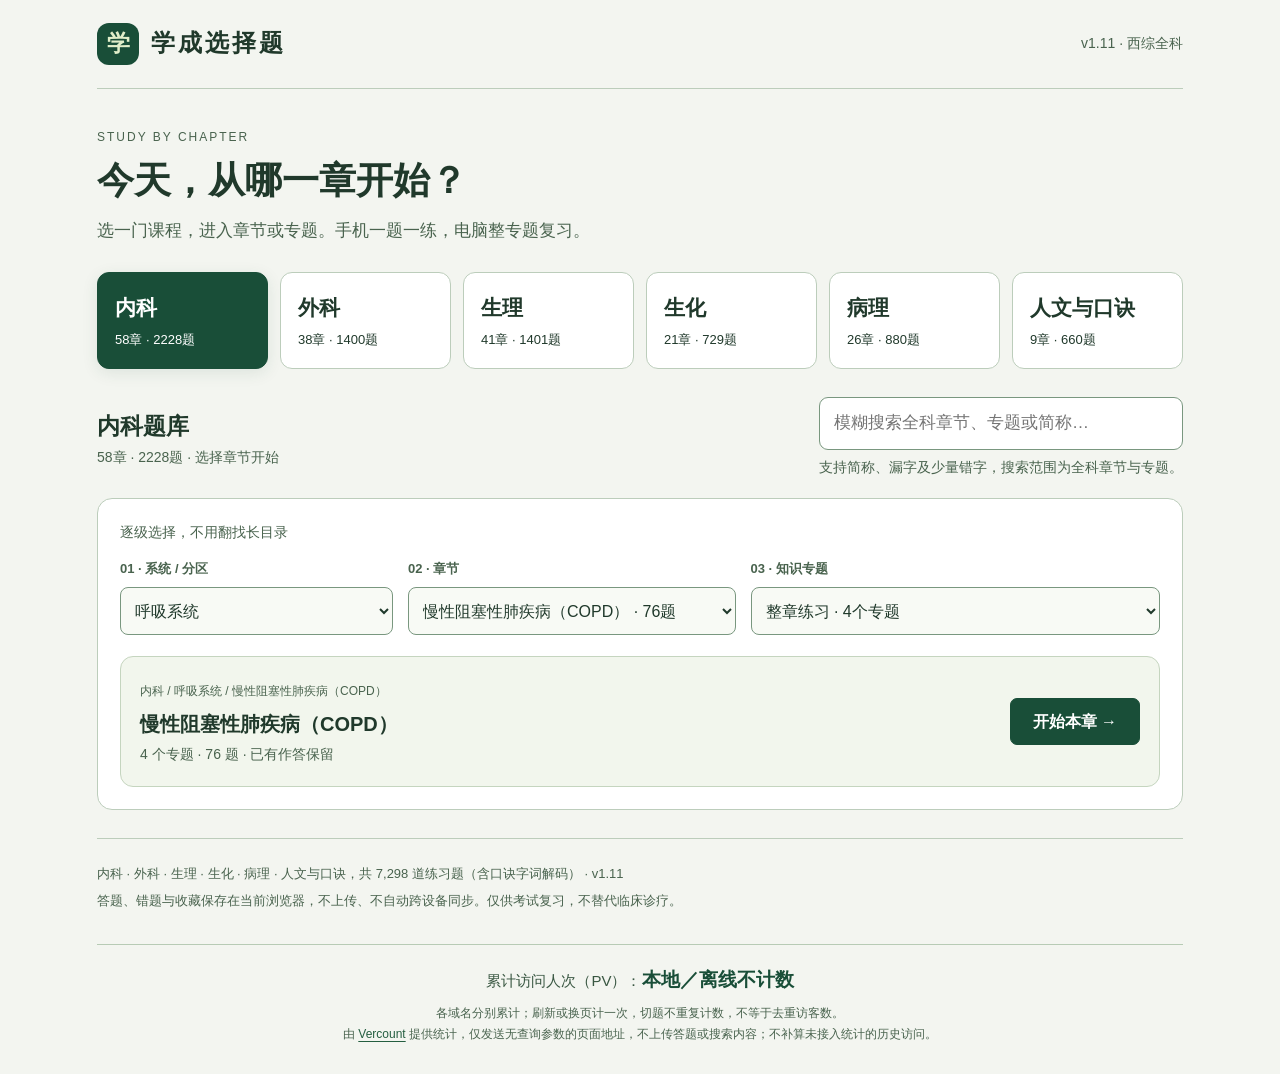
==== commit eb2f9e95: "Add topic practice progress" ====
--- a/docs/index.html
+++ b/docs/index.html
@@ -28,12 +28,12 @@
 
 </head>
 <body><div id="quiz-loading" role="status" aria-live="polite" aria-busy="true"><div class="quiz-loading-inner"><div class="quiz-loading-logo" aria-hidden="true">学</div><span class="quiz-loading-spinner" aria-hidden="true"></span><p class="quiz-loading-title">正在准备题库</p><p class="quiz-loading-note">载入章节与本机学习记录，请稍候…</p><noscript><p>此题库需要启用 JavaScript 才能作答。请启用后重新加载。</p></noscript><div class="quiz-loading-actions" hidden><button type="button" data-quiz-reload>重新加载</button><a href="./index.html">题库首页</a></div></div></div>
-<div class="shell"><header><div class="brand"><span>学</span>学成选择题</div><span class="release">v1.10 · 西综全科</span></header>
+<div class="shell"><header><div class="brand"><span>学</span>学成选择题</div><span class="release">v1.11 · 西综全科</span></header>
 <main><section class="intro"><div class="eyebrow">STUDY BY CHAPTER</div><h1>今天，从哪一章开始？</h1><p>选一门课程，进入章节或专题。手机一题一练，电脑整专题复习。</p></section>
 <section class="resume" id="resume" hidden aria-label="继续上次练习"></section>
 <nav class="course-tabs" id="courses" aria-label="选择题库"></nav>
 <section aria-label="选择章节"><div class="catalog-toolbar"><div><h2 id="course-title"></h2><p id="course-count"></p></div><div class="home-search-box"><input id="chapter-search" class="search" type="search" placeholder="模糊搜索全科章节、专题或简称…" aria-label="搜索章节或知识专题" role="combobox" aria-autocomplete="list" aria-expanded="false" aria-controls="search-suggestions" autocomplete="off"><div id="search-suggestions" class="search-suggestions" role="listbox" aria-label="可能的搜索结果" hidden></div><p class="search-help">支持简称、漏字及少量错字，搜索范围为全科章节与专题。</p></div></div><div id="chapter-catalog"></div></section></main>
-<footer><p>内科 · 外科 · 生理 · 生化 · 病理 · 人文与口诀，共 7,298 道练习题（含口诀字词解码） · v1.10</p><p>答题、错题与收藏保存在当前浏览器，不上传、不自动跨设备同步。仅供考试复习，不替代临床诊疗。</p></footer></div>
+<footer><p>内科 · 外科 · 生理 · 生化 · 病理 · 人文与口诀，共 7,298 道练习题（含口诀字词解码） · v1.11</p><p>答题、错题与收藏保存在当前浏览器，不上传、不自动跨设备同步。仅供考试复习，不替代临床诊疗。</p></footer></div>
 <script>
 'use strict';
 const COURSES=[{"id":"internal","name":"内科","key":"xuecheng-internal-drag-v2","url":"./internal.html","file":"internal.html","chapters":[{"id":"resp-copd","name":"慢性阻塞性肺疾病（COPD）","system":"呼吸系统","questions":76,"modules":[{"id":"resp-copd-module-clinical","name":"临床表现与呼吸体征","keywords":["阻塞/限制与呼吸体征横向串联","症状的鉴别","痰液外观","肺气肿查体的同字段比较","第二心音强度","并发症的机制对应","症状顺序与叩诊"]},{"id":"resp-copd-module-function","name":"病理生理、肺功能与血气","keywords":["易混肺功能、血气和呼吸体征补充","肺气肿：弹性阻力 × 静态顺应性","肺功能：相同三项肺容积","肺功能：相同三项流速指标","首先累及部位","炎症细胞","肺功能变量的方向","两种顺应性的比较","缺氧与潴留的机制","呼气末压力关系","三种检查目的的同字段配伍","检查时点与规定界值","严重程度分级指标","GOLD肺功能分级","胸片所见","规定的肺容积比值界值","三项肺功能的同字段对照","病名与血气不能互换","Kronig峡的方向","语音震颤的部位比较","附加音类型"]},{"id":"resp-copd-module-assessment","name":"症状与加重风险评估","keywords":["症状、风险与ABE分组"]},{"id":"resp-copd-module-treatment","name":"稳定期与急性加重治疗","keywords":["祛痰药：三种成分逐一鉴别","支气管扩张药分类","同三药成分鉴别","讲义稳定期起始方案","预防措施","讲义氧流量数值","两项氧合目标","AECOPD讲义分级","明确意识障碍的通气支持","跨病期的药物作用","住院急性加重的讲义抗炎原则","讲义规定界值"]}]},{"id":"resp-pah","name":"肺动脉高压与慢性肺心病","system":"呼吸系统","questions":28,"modules":[{"id":"resp-pah-module-clinical","name":"肺心病临床与失代偿","keywords":["肺高压形成机制","第二心音的两字段比较","代偿与失代偿体征","命名体征与综合征"]},{"id":"resp-pah-module-tests","name":"辅助检查与心电判读","keywords":["读图：P波形态","读图：V1与V5的R/S","读图：QRS电轴","影像的规定尺寸界值","肺血管分布比较","胸片心影的同字段比较"]},{"id":"resp-pah-module-management","name":"肺心病急性加重处理","keywords":["心律失常类型","并发症对应","利尿影响的同字段比较","讲义所列利尿药组合","强心苷的安全关系","讲义所列强心苷组合"]},{"id":"resp-pah-module-pulmonary-hypertension","name":"肺动脉高压的评估与治疗","keywords":["两种检查目的比较","选用CCB的反应性条件","讲义CCB的心率条件","扩肺血管药分类"]}]},{"id":"resp-pe","name":"急性肺血栓栓塞症","system":"呼吸系统","questions":35,"modules":[{"id":"resp-pe-module-presentation","name":"病因、风险与临床表现","keywords":["栓子来源","下肢侧别与疼痛","三联征的同成分数比较","右心循环体征"]},{"id":"resp-pe-module-diagnosis","name":"疑诊、确诊与影像选择","keywords":["影像检查方法","血液标志物","动脉血气方向","CTPA同部位直接征象","通气与灌注的同字段比较"]},{"id":"resp-pe-module-antithrombotic","name":"抗栓药物的作用与鉴别","keywords":["抗血小板机制：双药成分鉴别","溶栓：三种成分逐一鉴别","基础治疗的类别","抗凝与纤溶药物"]},{"id":"resp-pe-module-strategy","name":"危险分层与治疗策略","keywords":["抗凝疗程的讲义分层","肺栓塞危险分层","不同危险层的起始策略","讲义规定的溶栓时间窗","出血并发症部位"]}]},{"id":"resp-ild","name":"间质性肺疾病","system":"呼吸系统","questions":30,"modules":[{"id":"resp-ild-module-clinical","name":"临床、影像与疾病鉴别","keywords":["间质病的诊断对应","肺功能与弥散量","低氧的主要机制"]},{"id":"resp-ild-module-management","name":"诊断检查与治疗","keywords":["IPF抗纤维化：双药成分鉴别","非侵入影像方法","取材与病原学方法","治疗与疾病对应","结节病的症状条件","间质病的药物类别"]},{"id":"resp-ild-module-sarcoid","name":"结节病的评估与鉴别","keywords":["结节病影像分期","肉芽肿与肺门侧别","两种疾病的PPD对照"]}]},{"id":"resp-bronchiectasis","name":"支气管扩张症","system":"呼吸系统","questions":29,"modules":[{"id":"resp-bronchiectasis-module-presentation","name":"病理、表现与并发症","keywords":["支扩：痰量 × 咯血 × 啰音","病理与疾病对应","扩张形成的主次机制","基础病因比较","好发肺段","干性支扩的症状","空洞壁厚与痰分层","咯血与杵状指","典型体温表现","肺部并发症","咯血量与严重程度"]},{"id":"resp-bronchiectasis-module-airway","name":"影像与气道、咯血处理","keywords":["影像检查选择","HRCT形态比较","药物与治疗目标","体位引流的讲义体位","咯血量的同字段规定界值","讲义弥漫与局限病变的处理"]},{"id":"resp-bronchiectasis-module-infection","name":"感染评估与抗菌药鉴别","keywords":["支扩感染：体温 × 痰量 × 脓性成分","抗铜绿碳青霉烯：双药成分鉴别","抗铜绿喹诺酮：双药成分鉴别","抗铜绿头孢：三种成分鉴别","经验治疗的病原侧重","抗菌药物近邻比较"]}]},{"id":"resp-abscess","name":"肺脓肿","system":"呼吸系统","questions":16,"modules":[{"id":"resp-abscess-module-presentation","name":"类型、病原与影像鉴别","keywords":["肺脓肿类型","肺脓肿病原","误吸体位与肺段","影像分布与空洞"]},{"id":"resp-abscess-module-management","name":"检查与疗效评估","keywords":["讲义病原与抗菌方案","病原标本培养","疗程与停药影像条件"]}]},{"id":"resp-pneumonia","name":"肺炎","system":"呼吸系统","questions":38,"modules":[{"id":"resp-pneumonia-module-pathogens","name":"环境、病原与病原学检查","keywords":["患病环境与感染途径对照","时间与潜伏期两个条件","CAP常见细菌","同四病原成分比较","HAP病原逐项鉴别","病原检查方法","抗体类别","核酸与其他病原检查"]},{"id":"resp-pneumonia-module-presentation","name":"临床与影像鉴别","keywords":["病原体与症状、痰液、影像","严重程度的同类评估变量","病变好发部位","肺段内扩展途径"]},{"id":"resp-pneumonia-module-management","name":"抗菌药、耐药与治疗例外","keywords":["敏感肺炎链球菌的药物","同三药成分比较","MSSA的讲义药物分组","MRSA的同四药成分比较","基础与重症联合的同字段比较","成人条件下的讲义双药名单","抗菌药类别比较","军团菌药物逐项鉴别","讲义休克起始处理","抗菌治疗的病原条件"]}]},{"id":"resp-tb","name":"肺结核","system":"呼吸系统","questions":55,"modules":[{"id":"resp-tb-module-presentation","name":"临床表现与病变类型","keywords":["肺结核：体温 × 盗汗 × 体重","气道狭窄的听诊类型","活动性继发结核病变类型","结核人群与好发部位","结节的三个影像字段","纵隔移位方向"]},{"id":"resp-tb-module-tests","name":"诊断检查与活动性评估","keywords":["结核活动性：症状 × 排菌 × 影像","结核检查方法","超敏反应分类","两种反应的抗原成分","材料规定时间范围","检查用途与局限","活动影像的同成分数组合","人群与接种史条件"]},{"id":"resp-tb-module-treatment","name":"治疗方案与药物安全","keywords":["抗结核药的菌群与不良反应","代谢分群","维生素的近邻比较","杀菌部位与作用性质","初治方案结构","耐药定义的双药组合","复治前的检查目的","热型比较"]},{"id":"resp-tb-module-complications","name":"并发症及特殊表现","keywords":["结核并发症、温度分级与特殊影像","肺结核病变类型","咯血的主次机制","命名影像形态","病变进展的播散途径"]}]},{"id":"resp-asthma","name":"支气管哮喘","system":"呼吸系统","questions":55,"modules":[{"id":"resp-asthma-module-presentation","name":"发病机制与临床表现","keywords":["哮喘：咳嗽 × 啰音","疾病病理本质","炎症细胞比较","免疫球蛋白与细胞的同字段组合","双介质作用鉴别","呼吸困难类型","诱发因素与时间","气流与听诊的双字段关系","不典型发作鉴别"]},{"id":"resp-asthma-module-tests","name":"肺功能与诊断检查","keywords":["不同状态的检查目的配伍","激发试验方向与规定界值","激发检查的状态与肺功能条件","检查方式鉴别","舒张试验双界值及逻辑","PEF两个时间尺度","发作阶段的两项血气","炎症标志方向与细胞","胸片改变","通气类型与残气量"]},{"id":"resp-asthma-module-medicines","name":"药物类别与维持治疗","keywords":["肥大细胞稳定药：双药成分鉴别","ICS：三种成分逐一鉴别","三种防治目的配伍","长期抗炎药类别","药名逐项分类与适用情境","长期联合类别","同双激素药名比较"]},{"id":"resp-asthma-module-assessment","name":"发作评估、控制与鉴别","keywords":["药物主要机制","讲义所列茶碱安全范围","急性发作分级","通气衰竭与支持方式","两种情境的液体管理","急性扩张气道双药类别","控制评估的四字段","症状控制分级","气流受限及气短鉴别"]}]},{"id":"resp-ards","name":"急性呼吸窘迫综合征（ARDS）","system":"呼吸系统","questions":19,"modules":[{"id":"resp-ards-module-diagnosis","name":"危险因素、机制与诊断","keywords":["肺水肿机制","低氧的主要机制","活性物质与稳定性","ARDS诊断同字段条件","两个检查目的"]},{"id":"resp-ards-module-management","name":"氧合评估与通气、液体管理","keywords":["氧合指数的运算","规定的氧合界值","ARDS分度","氧合指数计算","保持肺泡开放的设置","肺保护的同四字段组合","通气体位比较","PEEP作用方向逐项判断","PEEP作用与风险","ARDS的液体原则","氧合目标双界值","仰卧病变区域与性质"]}]},{"id":"resp-failure","name":"呼吸衰竭","system":"呼吸系统","questions":22,"modules":[{"id":"resp-failure-module-classification","name":"分型与氧合支持","keywords":["血气分型","两种呼衰主要机制","两型氧疗原则","同四疾病成分比较","疾病与分型机制","急性通气障碍同五疾病","慢性或急性通气障碍双疾病"]},{"id":"resp-failure-module-clinical","name":"低氧表现与纠正策略","keywords":["两种情境的药名例举","呼吸兴奋剂的机制边界","呼吸支持的前提","缺氧造血的双变量","肾代偿方向与解释"]},{"id":"resp-failure-module-ventilation","name":"通气并发症与酸碱评估","keywords":["血气与混合酸碱失衡判断","pH的规定界值与方向","二氧化碳的规定界值与方向","两项代谢指标的方向"]}]},{"id":"resp-lung-cancer","name":"肺癌","system":"呼吸系统","questions":43,"modules":[{"id":"resp-lung-cancer-module-pathology","name":"组织类型与肿瘤生物学","keywords":["肺癌：两种组织学类型交叉鉴别","组织类型比较","两类副癌综合征比较"]},{"id":"resp-lung-cancer-module-presentation","name":"局部与全身临床表现","keywords":["类癌：肤色 × 心率 × 胃肠 × 呼吸","局部侵犯症状对应","同三病变成分鉴别","局部与副癌综合征","同三器官转移部位","两类肿瘤的侧别比较"]},{"id":"resp-lung-cancer-module-diagnosis","name":"诊断检查、影像与治疗","keywords":["肺恶性征象：轮廓 × 边缘 × 空洞内壁","EGFR靶向：双药成分鉴别","检查目的的四字段比较","命名胸部影像","细胞毒化疗药物组合","可切除早期NSCLC主要方式","靶向药名比较","靶向分子改变"]},{"id":"resp-lung-cancer-module-stage","name":"TNM分期与扩展范围","keywords":["肿瘤原发灶分层","区域淋巴结分层","远处转移的成对分层"]}]},{"id":"resp-pleura","name":"胸膜疾病","system":"呼吸系统","questions":77,"modules":[{"id":"resp-pleura-module-fluid-analysis","name":"胸水机制与生化判别","keywords":["渗出/漏出病因、典型生化与Light标准","漏出机制：静水压 × 胶体渗透压","渗出/漏出：蛋白 × 李凡他 × 比重","两类病因的胸水性质","胸水形成机制","胸水葡萄糖方向","白蛋白梯度的规定界值"]},{"id":"resp-pleura-module-clinical","name":"胸水体征、影像与定位","keywords":["呼吸系统体征横向比较","肺下界：两种疾病交叉鉴别","积液常见症状","视诊双字段","两区域的传音体征","叩诊与肺下界","占位效应方向","摩擦音的液体量与呼吸关系","胸水四种检查目的","胸片形态鉴别","影像与胸膜病变","胸水量分度","肺下界移动变化","呼吸类型","大量胸水的双体征"]},{"id":"resp-pleura-module-differential","name":"胸水病因鉴别与处理","keywords":["脓胸：细胞 × WBC × pH","胸水：CEA数值 × 胸水/血清比值","胸水：ADA × 细胞分类","胸水病因鉴别","胸膜病变处理方法","胸膜腔内两类药物原则"]},{"id":"resp-pleura-module-haemothorax","name":"血胸的评估与变化","keywords":["血胸量分度","引流的双数值标准","明确持续出血的处理"]},{"id":"resp-pleura-module-pneumothorax","name":"气胸类型与临床鉴别","keywords":["气胸：叩诊 × 语颤 × 呼吸音","气胸分型","胸膜腔与大气压力比较","纵隔动态方向","破口气流方向","张力性气胸的紧急原则","讲义所列封堵时相","胸片形态鉴别","命名胸部体征","症状时间顺序"]},{"id":"resp-pleura-module-procedures","name":"抽液、闭式引流与并发症","keywords":["气胸拔管：肺扩张 × 气液引流","两次抽液的教学量限","抽液并发症","两类反应的同字段处理","并发症与机制配伍","两种引流的讲义位置","两种操作的教学呼吸时相","拔管前状态比较","失效管的三字段条件"]}]},{"id":"digest-gerd","name":"胃食管反流病","system":"消化系统","questions":25,"modules":[{"id":"digest-gerd-module-mechanisms","name":"屏障功能与促发因素","keywords":["反流发病环节","药物与LES压力"]},{"id":"digest-gerd-module-presentation","name":"临床表现与内镜分级","keywords":["反流性食管炎LA分级","食管与食管外表现","反流相关并发症"]},{"id":"digest-gerd-module-management","name":"检查、治疗与长期管理","keywords":["反流检查目的","食管疾病类型","随访检查方式","抑酸与促动力药","食管狭窄处理","体位与症状","处理目的与药物配伍"]}]},{"id":"digest-gastritis","name":"胃炎与幽门螺杆菌","system":"消化系统","questions":28,"modules":[{"id":"digest-gastritis-module-classification","name":"胃炎类型与鉴别","keywords":["黏膜损伤机制","慢性胃炎病因","黏膜炎症细胞","癌前病变处理","胃酸与血胃泌素","胃病类型鉴别","胃炎部位比较","胃炎分型与病因处理"]},{"id":"digest-gastritis-module-hp","name":"幽门螺杆菌：机制与检测","keywords":["Hp相关疾病","Hp检测方法","根除方案组成","Hp定居位置与鞭毛作用","Hp炎症损伤因子","Hp局部微环境","不同胃病的胃酸变化"]},{"id":"digest-gastritis-module-management","name":"治疗疗程与病理变化","keywords":["根除疗程","根除后复查间隔"]}]},{"id":"digest-ulcer","name":"消化性溃疡与消化道出血","system":"消化系统","questions":60,"modules":[{"id":"digest-ulcer-module-differential","name":"溃疡类型与临床鉴别","keywords":["特殊溃疡类型","溃疡腹痛节律比较","溃疡好发年龄比较","溃疡与并发症部位","胃酸与屏障机制","溃疡相关检查"]},{"id":"digest-ulcer-module-complications","name":"并发症识别与出血评估","keywords":["溃疡并发症","出血量教学界值","活动性出血证据"]},{"id":"digest-ulcer-module-treatment","name":"药物治疗与并发症处理","keywords":["腹腔穿刺液体特征","钡餐使用原则","抑酸与黏膜保护药","抑酸疗程","预防用药双成分","出血处理优先级","不同检查情境的止血路径","穿孔基础与手术处理","幽门梗阻的阶段处理"]},{"id":"digest-ulcer-module-postoperative","name":"胃术后异常的鉴别与处理","keywords":["胃术后并发症鉴别","术后出血原因","倾倒综合征方案","胃术后反流处理","术后典型时间窗","术后出血部位与检查","两种梗阻呕吐物的成分","远期并发症的时间对应","胃术后机械性梗阻鉴别"]}]},{"id":"digest-tb","name":"肠结核与结核性腹膜炎","system":"消化系统","questions":14,"modules":[{"id":"digest-tb-module-diagnosis","name":"肠结核与腹膜结核的诊断鉴别","keywords":["腹部结核临床类型","腹部结核检查","试验治疗时长","腹部结核并发症","病变部位","溃疡、病理与钡灌肠","腹水四字段比较"]},{"id":"digest-tb-module-management","name":"腹膜病变分型与处理指征","keywords":["结核性腹膜炎分型"]}]},{"id":"digest-ibd","name":"炎症性肠病","system":"消化系统","questions":40,"modules":[{"id":"digest-ibd-module-differential","name":"疾病鉴别与影像特点","keywords":["慢性肠病鉴别","肠病好发部位","肠镜与病理组合","肠病并发症","肠道钡灌肠征象","分布与狭窄形态"]},{"id":"digest-ibd-module-activity","name":"活动度、并发症与肠外表现","keywords":["UC活动程度指标","结肠影像形态","肠外表现与病情活动"]},{"id":"digest-ibd-module-treatment","name":"治疗阶段与药物选择","keywords":["5-ASA治疗阶段","局部给药剂型","氨基水杨酸制剂","活化与抗生素合用","药物类别与治疗阶段","静脉激素无效后的两种补救选择","肠病生物制剂靶点","两种非生物制剂的作用配伍"]},{"id":"digest-ibd-module-tests","name":"检查与局部并发症处理","keywords":["脓肿处理的引流与用药","肛瘘的内外科方案","激素诱导后的维持处理","诱导后的维持策略","肠道检查目的与集合"]}]},{"id":"digest-ibs","name":"肠易激综合征","system":"消化系统","questions":13,"modules":[{"id":"digest-ibs-module-diagnosis","name":"机制、表现与诊断","keywords":["IBS机制侧重点","IBS诊断时间组合","诊断时常规检查条件"]},{"id":"digest-ibs-module-management","name":"分型与症状管理","keywords":["IBS临床分型","对症药物的作用","促分泌机制","内脏感觉调节双成分","菌群与炎症调节药物"]}]},{"id":"digest-he","name":"肝性脑病","system":"消化系统","questions":26,"modules":[{"id":"digest-he-module-mechanisms","name":"病因、诱因与发病机制","keywords":["假性神经递质前体：双成分鉴别","肝性脑病病因","肝性脑病诱因","发病机制学说","芳香族与支链氨基酸"]},{"id":"digest-he-module-assessment","name":"临床分期与评估","keywords":["肝性脑病临床分期"]},{"id":"digest-he-module-gut","name":"饮食与肠道处理","keywords":["肝性脑病：两种灌肠液成分鉴别","讲义蛋白质原则比较","导泻药双成分","灌肠成分的禁忌核查","肠道降氨药","肝性脑病检查目的配伍"]},{"id":"digest-he-module-medicines","name":"药物作用与神经精神处理","keywords":["支链氨基酸：三种成分鉴别","氨基酸制剂的作用","神经精神症状用药","烦躁处理的药物组合","药物与受体作用","硫酸镁禁忌条件集合"]}]},{"id":"digest-hcc","name":"原发性肝细胞癌","system":"消化系统","questions":31,"modules":[{"id":"digest-hcc-module-presentation","name":"病因、病理与临床表现","keywords":["肝癌伴癌：血糖 × 红细胞","HCC病因比较","HCC大体病理分型","肝癌转移途径","淋巴结转移部位","肝外血道转移部位","中晚期临床表现","急性变化的原因"]},{"id":"digest-hcc-module-diagnosis","name":"影像、筛查与确诊检查","keywords":["肝脏影像学比较表","筛查的标志物与影像","肝脏供血与供氧","肝癌检查目的对应"]},{"id":"digest-hcc-module-management","name":"治疗选择与肝储备评估","keywords":["讲义米兰标准数值组合","肝癌治疗方式","肝脏局部介入技术","移植前肿瘤因素","残肝体积规定界值","肝功能与ICG15组合","破裂出血止血方式集合","危急时的止血操作","根治与分子靶向治疗"]}]},{"id":"digest-cirrhosis","name":"肝硬化","system":"消化系统","questions":54,"modules":[{"id":"digest-cirrhosis-module-presentation","name":"病因与全身效应","keywords":["肝硬化：白蛋白 × 白球比","肝硬化病因比较","病因抗体线索","沉积部位与阻塞位置","肝后型病因集合","遗传代谢性病因","肝功能与临床效应","低白蛋白教学界值","肝硬化体征侧重点","激素变化比较","激素变化比较","脾亢血细胞减少顺序","水肿起始与方向","大出血后的体征"]},{"id":"digest-cirrhosis-module-ascites","name":"腹水机制、鉴别与处理","keywords":["白蛋白梯度界值","腹水体征量级","浊音、移动性与尺压","肝硬化影像检查","腹水利尿药比较","联合利尿剂规定剂量比","门脉高压介入措施","白蛋白补充规定比例","腹水回输限制","有效容量下降的并发症","肝病确诊方法与目的"]},{"id":"digest-cirrhosis-module-bleeding","name":"静脉曲张出血与预防","keywords":["内镜操作比较","出血性休克处置优先级","出血预防措施","感染预防抗菌药类别","血管加压素禁忌集合","暂时止血方式","急性出血用药作用"]},{"id":"digest-cirrhosis-module-complications","name":"并发症及相关病理生理","keywords":["肝硬化并发症鉴别与治疗","腹膜炎抗菌覆盖","血栓早晚期处理","肝肾综合征治疗方式","肝体积与病因类型","肾损害性质","改善血流与扩容组合"]}]},{"id":"digest-pancreatitis","name":"胰腺炎","system":"消化系统","questions":50,"modules":[{"id":"digest-pancreatitis-module-pathogenesis","name":"病因、损伤机制与表现","keywords":["酶与损害对应","急性重症并发症","胰腺炎病因诱因","甘油三酯规定界值","代谢异常与病因","内镜胆胰管操作","腹痛与体位","腹部体征名称","讲义镇痛药对照"]},{"id":"digest-pancreatitis-module-assessment","name":"严重度与实验室评估","keywords":["严重程度分类表","酶学检查的标本与时间窗","预后相关化验指标","血糖与预后时间关系","重症血淀粉酶三种结果","酶学教学倍数界值"]},{"id":"digest-pancreatitis-module-complications","name":"感染、并发症与胰周积液","keywords":["胰周积液四类对应","感染典型时间","坏死比例教学界值","感染证据三字段","腹内压教学界值","酶学标本组合","胰腺影像检查"]},{"id":"digest-pancreatitis-module-management","name":"治疗选择与慢性胰腺病变","keywords":["慢性胰腺炎：腹痛 × 体重 × 血糖 × 大便","基础处理方案","肠功能恢复后的营养途径","肠黏膜相关氨基酸","嵌顿结石内镜处理三字段","胰管与胰腺影像组合","胰腺疾病药物与目的"]}]},{"id":"renal-overview","name":"泌尿系统总论","system":"泌尿系统","questions":20,"modules":[{"id":"renal-overview-module-urinalysis","name":"蛋白、血尿与尿沉渣判读","keywords":["蛋白尿机制类型","白蛋白排出量教学范围","尿沉渣计数界值","尿红细胞形态","管型与病变"]},{"id":"renal-overview-module-function","name":"肾功能检查的目的","keywords":["分肾功能检查","检查目的配伍"]}]},{"id":"renal-uti","name":"尿路感染","system":"泌尿系统","questions":29,"modules":[{"id":"renal-uti-module-pathogenesis","name":"感染途径、病原与特殊背景","keywords":["尿路感染传播途径","病原体与背景","复杂性尿感背景","菌尿定义三字段","无症状菌尿人群"]},{"id":"renal-uti-module-differential","name":"感染部位与诊断检查","keywords":["急性膀胱炎与肾盂肾炎鉴别","尿路病变的管型","细菌学共同证据","慢性肾盂肾炎功能损害","细菌学方法与用途","上尿路影像检查","抗菌治疗时间比较"]},{"id":"renal-uti-module-management","name":"用药、疗程与并发症","keywords":["讲义常用抗菌药类别","急性肾盂肾炎并发症","尿源性脓毒血症危险因素"]}]},{"id":"renal-failure","name":"急慢性肾衰竭","system":"泌尿系统","questions":47,"modules":[{"id":"renal-failure-module-aki","name":"急性肾损伤的病因与分期","keywords":["AKI病因和分期","AKI阶段：血钾 × 并发症","纠酸后的电解质变化"]},{"id":"renal-failure-module-differential","name":"急性肾损伤检查与鉴别","keywords":["AKI：尿钠 × FENa","AKI：尿比重 × 尿渗透压","AKI机制类型","AKI尿沉渣管型","AKI三条任选诊断条件","GFR相关清除率","分肾GFR合成方法","每日尿量规定界值","少尿期讲义补液公式","多尿期讲义补液比例"]},{"id":"renal-failure-module-ckd","name":"慢性肾脏病分期与全身变化","keywords":["慢性肾衰系统表现","慢性肾衰严重并发症","血液学机制","肾性贫血的治疗药物","尿毒素分子量比较","尿毒素分子量分类","肾性骨病类型","CKD分期","CKD肾大小例外","尿毒症的周围神经表现"]},{"id":"renal-failure-module-management","name":"肾衰治疗、透析与并发症","keywords":["控制蛋白尿与血压","饮食限制与热量","透析情境与并发症","磷结合药物性质与作用"]}]},{"id":"renal-glomerular","name":"原发性肾小球疾病（含病理）","system":"泌尿系统","questions":80,"modules":[{"id":"renal-glomerular-module-syndromes","name":"临床综合征与免疫机制","keywords":["分类、免疫与临床综合征","临床综合征比较","肾病病理检查目的","肾病综合征必备定量标准","水肿主导机制","RAAS与起始水肿部位","肾性高血压机制与进展"]},{"id":"renal-glomerular-module-nephritis","name":"急性与急进性肾炎","keywords":["前驱感染至血尿间隔","肾炎增生细胞组合","电镜部位与形态","免疫荧光形态","肾脏肉眼形态","急性肾炎降压药类别","现症感染用药","急性肾炎整体治疗原则","急进性肾炎三型","新月体相关细胞","强化与基础治疗比较","基础免疫治疗双成分","稳定后移植等待界限"]},{"id":"renal-glomerular-module-nephrotic","name":"肾病综合征及治疗反应","keywords":["肾病病理类型与激素反应","血栓部位比较","病理类型与并发症","肾静脉血栓检查目的","预防抗凝教学界值","抗凝与抗血小板药","激素疗程与减量原则","免疫治疗药物","难治性肾病备选药对","其他治疗的药物类别","营养物代谢紊乱"]},{"id":"renal-glomerular-module-pathology","name":"病理沉积与免疫荧光","keywords":["电镜沉积部位","补体与免疫病理疾病"]},{"id":"renal-glomerular-module-differential","name":"IgA、慢性肾炎及相关鉴别","keywords":["原发与继发肾小球疾病","免疫物与沉积部位","IgA肾病组织类型","感染至血尿的时间比较","IgA不同场景治疗配伍","顺序、年龄与损害部位","利尿剂转换教学界值","慢性肾炎治疗目标","隐匿性肾炎处理原则","肾炎镜下病理","病理类型与进展速度"]}]},{"id":"blood-ida","name":"贫血概述与缺铁性贫血","system":"血液系统","questions":47,"modules":[{"id":"blood-ida-module-classification","name":"贫血定义、分类与严重度","keywords":["红细胞体积分类","网织红与红系反应","全血细胞减少的疾病关系","贫血Hb教学界值","贫血严重度"]},{"id":"blood-ida-module-iron","name":"铁代谢、病因与缺铁表现","keywords":["铁的价态与环节","铁吸收部位","铁的储存与运输蛋白","缺铁发生机制","红细胞形态与着色","贫血相关循环后果","红细胞形态","红系核浆发育"]},{"id":"blood-ida-module-tests","name":"实验室指标与贫血鉴别","keywords":["缺铁实验室指标","四类贫血的铁代谢鉴别","红细胞指数完整界值"]},{"id":"blood-ida-module-management","name":"补铁治疗与疗效评估","keywords":["补铁治疗的目的与途径","材料内铁剂选择","铁吸收影响组合","补铁疗效指标","补铁反应的教学时程","血红蛋白与储备恢复"]}]},{"id":"blood-aa","name":"再生障碍性贫血","system":"血液系统","questions":16,"modules":[{"id":"blood-aa-module-mechanisms","name":"病因与骨髓衰竭机制","keywords":["病毒病因的材料对应","化学因素的剂量关系","骨髓衰竭机制"]},{"id":"blood-aa-module-diagnosis","name":"血象、骨髓与相关鉴别","keywords":["骨髓检查策略","极重型再障的完整界值","低增生骨髓的进一步评估","红系核浆发育"]},{"id":"blood-aa-module-management","name":"治疗选择与造血支持","keywords":["血液成分支持","再障治疗的作用类别","雄激素的教学起效时程"]}]},{"id":"blood-hemolysis","name":"溶血性贫血","system":"血液系统","questions":37,"modules":[{"id":"blood-hemolysis-module-classification","name":"溶血病因与发生部位","keywords":["溶血病因与发生部位","骨髓内破坏的疾病组合"]},{"id":"blood-hemolysis-module-diagnosis","name":"溶血证据、形态与病因诊断","keywords":["溶血：UCB × 尿胆原 × 尿胆红素","病因诊断、形态与治疗","红系代偿的指标方向","溶血指标的诊断意义","血管内溶血的证据","溶血相关试验","急性血管内溶血的肾损害"]},{"id":"blood-hemolysis-module-management","name":"特异检查与脾切除、移植选择","keywords":["HSCT适合的完整材料清单","渗透脆性与溶血盐浓度","红细胞变形与脾滞留","溶血部位与切脾效果","材料内手术年龄节点"]}]},{"id":"blood-bleeding","name":"出血性疾病与ITP","system":"血液系统","questions":37,"modules":[{"id":"blood-bleeding-module-mechanisms","name":"出血机制与临床部位","keywords":["出血机制与临床部位"]},{"id":"blood-bleeding-module-coagulation","name":"凝血途径与检测判读","keywords":["血友病：BT × APTT × PT","凝血途径：APTT × PT","止血检测系统归属"]},{"id":"blood-bleeding-module-itp-diagnosis","name":"血小板减少的诊断与鉴别","keywords":["ITP：巨核细胞数量 × 产板型","ITP：BT × CRT × 血块收缩 × 凝血","血小板减少与骨髓鉴别","ITP的出血警示"]},{"id":"blood-bleeding-module-itp-management","name":"ITP治疗与疗程","keywords":["ITP治疗层级","ITP激素机制与疗程","材料内激素疗程","复发与再治疗反应"]},{"id":"blood-bleeding-module-haemostasis","name":"止血药的作用配伍","keywords":["止血药的作用环节"]}]},{"id":"blood-mm","name":"多发性骨髓瘤","system":"血液系统","questions":32,"modules":[{"id":"blood-mm-module-diagnosis","name":"临床、实验室与形态诊断","keywords":["骨髓瘤：红细胞形态 × ESR","骨髓瘤主要损害组合","骨病的影像组合","骨病评估的影像检查","尿蛋白成分","骨髓浆细胞教学界值","免疫电泳与克隆性","免疫球蛋白类型","单克隆与正常免疫球蛋白"]},{"id":"blood-mm-module-stage","name":"分期、风险与治疗选择","keywords":["ISS及R-ISS图表补齐","R-ISS遗传高危与D-S组合阈值","骨痛及高钙的材料内药物","高黏滞的净化方式","材料内影像检查限制","讲义诱导方案名称","D-S肾功能亚型条件","D-S分期与满足逻辑","肿瘤负荷指标方向","骨髓瘤预后评估指标","D-S条件的完整配伍","D-S分期Ⅰ期条件","D-S M蛋白完整界值"]},{"id":"blood-mm-module-renal","name":"肾损害与并发症","keywords":["骨髓瘤肾损害的完整关系"]}]},{"id":"blood-mds","name":"骨髓增生异常性肿瘤/综合征","system":"血液系统","questions":62,"modules":[{"id":"blood-mds-module-classification","name":"疾病界限与遗传、形态分型","keywords":["MDS分型与疾病界限","TP53双等位失活的表内条件","原始细胞分类界限","遗传定义型的细胞比例与核型条件","遗传定义型的原始细胞与排除条件","遗传定义型的比例界限","形态定义型的原始细胞比例","低增生型的定义字段","纤维化型的原始细胞界值"]},{"id":"blood-mds-module-morphology","name":"病态造血与鉴别","keywords":["MDS病态造血图表逐系补齐","外周血三系模式","Ret的基础与例外","造血过程比较","巨核细胞数量与形态","骨髓组织与培养组合","MDS常见染色体异常","贫血与骨髓近邻鉴别","粒系核形态","巨核系形态比较"]},{"id":"blood-mds-module-risk","name":"风险评分与细胞遗传预后","keywords":["IPSS-R单项评分矩阵","IPSS-R总分危险度分层","IPSS-R染色体预后组"]},{"id":"blood-mds-module-management","name":"治疗策略与适应人群","keywords":["材料内联合化疗组成","根治与疾病控制手段","去甲基化药物成分","白血病类型比较"]}]},{"id":"blood-leukemia","name":"白血病","system":"血液系统","questions":74,"modules":[{"id":"blood-leukemia-module-classification","name":"急性白血病细胞类型","keywords":["急性白血病FAB细胞类型"]},{"id":"blood-leukemia-module-phenotype","name":"细胞化学、免疫与遗传鉴别","keywords":["NAP全关系与遗传预后","EGIL1998免疫积分逐格对应","白血病细胞化学鉴别","AML亚型免疫表型","造血细胞来源","AML遗传亚型"]},{"id":"blood-leukemia-module-clinical","name":"浸润、并发症与疗效评估","keywords":["AML亚型与浸润特点","白血病类型与浸润","淋巴肿瘤来源","髓外浸润部位","血液病症状机制","遗传事件与材料内预后","白细胞教学界值","MRD与缓解及复发风险","典型庇护所部位"]},{"id":"blood-leukemia-module-management","name":"治疗方案与药物不良反应","keywords":["化疗药的特征不良反应","急性白血病方案的对象","同一药物组的局部途径","局部放疗范围","材料内预处理配伍","讲义防治高尿酸条目","减细胞方式与M3限制","ATRA后并发情况的材料处理"]},{"id":"blood-leukemia-module-cml","name":"慢性髓系白血病分期与处理","keywords":["CML分期与治疗","材料内CML药物比较","CML疾病控制方式","反应性与肿瘤性白血象","疗效状态分类"]}]},{"id":"blood-lymphoma","name":"淋巴瘤（含病理）","system":"血液系统","questions":57,"modules":[{"id":"blood-lymphoma-module-assessment","name":"诊断、临床分期与范围","keywords":["淋巴瘤的确诊取材","全身症状分组逻辑","淋巴瘤临床分期","分期时的器官归类","类型、首发与扩散模式"]},{"id":"blood-lymphoma-module-pathology","name":"病理实体与特殊表现","keywords":["NHL病理实体与特殊表现","霍奇金细胞及亚型","典型瘤细胞形态","霍奇金肿瘤细胞来源"]},{"id":"blood-lymphoma-module-phenotype","name":"免疫、遗传与病毒关系","keywords":["淋巴瘤染色体对应","阴性表型和EBV关系","双标记配伍","三标记成分比较","套细胞表列四标记","滤泡性淋巴瘤免疫标记","Burkitt淋巴瘤免疫表型","皮肤T表型方向","NK/T三标记方向","增生性质与克隆性"]},{"id":"blood-lymphoma-module-management","name":"恶性程度与治疗选择","keywords":["血液病联合方案名称","生物制剂名称比较","感染相关治疗对象","早期治疗方式的配伍","非霍奇金淋巴瘤类别"]}]},{"id":"endo-graves","name":"Graves病与特殊类型甲亢","system":"内分泌系统","questions":49,"modules":[{"id":"endo-graves-module-presentation","name":"甲亢表现与全身效应","keywords":["甲亢：骨质 × 血钙 × 尿钙","甲状腺毒症的病因比较","甲亢伴无力的血钾机制","眼部体征命名","突眼的机制与相对程度","眼病活动期的抗炎类别","两种功能状态的水肿分布","血压三个字段的配伍","脂质指标变化方向"]},{"id":"endo-graves-module-orbit","name":"眼病活动度与分级","keywords":["GO美国甲状腺学会0–6级"]},{"id":"endo-graves-module-diagnosis","name":"功能检查与特殊类型","keywords":["甲状腺功能检查指标","妊娠时结合蛋白与检测配伍","甲状腺自身抗体比较","两项激素的教学变化顺序","特殊甲状腺毒症类型"]},{"id":"endo-graves-module-management","name":"药物、放射碘与手术选择","keywords":["甲亢药物的材料内选择","抗甲状腺药安全处理","甲亢治疗方式","妊娠手术的讲义时段","基础代谢教学估算","基础代谢教学分级","术前基础代谢教学界值","两种治疗的材料内限制","结合蛋白与总激素的方向"]},{"id":"endo-graves-module-crisis","name":"急性危象与治疗安全","keywords":["危象药物的材料内作用"]}]},{"id":"endo-hypothyroid","name":"甲状腺功能减退症","system":"内分泌系统","questions":13,"modules":[{"id":"endo-hypothyroid-module-diagnosis","name":"病因分类与功能检查","keywords":["甲状腺功能状态比较","两种自身免疫甲状腺病配伍","水肿性质与沉积物","代谢、消化与反射配伍"]},{"id":"endo-hypothyroid-module-management","name":"替代治疗与监测","keywords":["材料内替代激素与适用状态","缺血性心脏病时的起始与调量","甲状腺素替代治疗的监测","甲状腺素调整期复查间隔","原发性甲减的医源性清单"]}]},{"id":"endo-diabetes","name":"糖尿病及急慢性并发症","system":"内分泌系统","questions":101,"modules":[{"id":"endo-diabetes-module-classification","name":"分型、胰岛功能与糖代谢诊断","keywords":["糖尿病分型及胰岛功能","T1DM：三种抗体成分鉴别","糖耐量：空腹 × OGTT 2小时","胰岛功能释放曲线","分型与材料所列主要死因","糖代谢诊断的规定界值","两种糖化指标的时间窗","材料内HbA1c目标","空腹与非空腹的目标配伍","检测样本与数值方向","胰岛功能试验的目的比较"]},{"id":"endo-diabetes-module-acute","name":"急性代谢紊乱的鉴别与处理","keywords":["两种高血糖危象比较","两种危象的重点检查配伍","材料内初始液体类型","胰岛素制剂与途径","两种危象的材料内血糖节点","材料内补钾条件组合","材料内补碱界值与顺序","材料内胰岛素教学量级","高渗高血糖状态的补液前提"]},{"id":"endo-diabetes-module-microvascular","name":"肾脏、视网膜与风险分级","keywords":["肾病G与A分层","糖肾GA分级进展风险矩阵全格","肾小球病理模式","早期肾病的两种排泄指标","肾病条目的两类治疗配伍","视网膜分期的形态特征","视网膜异常的阶段定位","糖尿病视网膜病变的局部治疗"]},{"id":"endo-diabetes-module-chronic","name":"神经病变与代谢危险因素","keywords":["糖尿病神经受累类型","足部病变的参与因素","血脂情形与药物类别","两种风险状态的LDL-C目标","黄斑水肿的材料内两种手段"]},{"id":"endo-diabetes-module-medicines","name":"胰岛素、降糖药与安全选择","keywords":["口服及注射降糖药作用与选择","胰岛素具体制剂名称","类似物成分的三药比较","夜间曲线与材料内处理","磺脲类具体药物","降糖药类别与材料内限制","糖尿病合并ASCVD的用药类别","肾糖阈与尿糖判断","促泌类别的两项清单","一般干预与药物选择","餐后高血糖的材料内类别"]},{"id":"endo-diabetes-module-self-management","name":"综合管理与日常干预","keywords":["综合管理措施的归类"]}]},{"id":"endo-aldosterone","name":"原发性醛固酮增多症","system":"内分泌系统","questions":14,"modules":[{"id":"endo-aldosterone-module-diagnosis","name":"临床、生化与心电评估","keywords":["读图：T/U波及节律","原醛：醛固酮 × 肾素 × AngⅡ","原醛表现的时序","原醛的血钾关系","酸碱失衡比较","血钠与尿钾的方向","尿量与尿比重","激素筛查比值","肌肉与胃肠表现"]},{"id":"endo-aldosterone-module-management","name":"病因与治疗选择","keywords":["肾上腺病变部位","原醛药物比较","腺瘤治疗部位","其他材料内药物"]}]},{"id":"endo-cushing","name":"库欣综合征","system":"内分泌系统","questions":37,"modules":[{"id":"endo-cushing-module-etiology","name":"病因、临床与相关综合征","keywords":["皮质醇过多的表现时序","脂肪分布与外形配伍","库欣综合征的临床表现","库欣综合征的病因分类","低钾碱中毒相关病因","库欣病的垂体组织类型","异位ACTH分泌的肿瘤来源","肾上腺相关命名情况","病变命名与激素来源","库欣病的垂体病变","库欣综合征的激素来源","Carney综合征的伴发肿瘤","Carney综合征与垂体肿瘤"]},{"id":"endo-cushing-module-diagnosis","name":"功能、定位与病因鉴别","keywords":["库欣：尿游离皮质醇 × 昼夜节律","库欣扩展鉴别表中的量级及例外","地塞米松剂量与材料内结果","病因定位的教学模式","结节性病变的激素与定位组合"]},{"id":"endo-cushing-module-management","name":"外科治疗与激素替代","keywords":["手术部位与激素替代时程","治疗失败后的材料内路径","内分泌作用靶点的药物配伍","双侧切除后的反馈与监测","术后替代与手术范围"]}]},{"id":"endo-pheochromocytoma","name":"嗜铬细胞瘤","system":"内分泌系统","questions":17,"modules":[{"id":"endo-pheochromocytoma-module-clinical","name":"发作表现与激素效应","keywords":["嗜铬发作：头痛 × 心率 × 出汗 × 面色","肿瘤组织来源","主要分泌物比较","消化效应的分泌物配伍","肿瘤分泌物与腹泻","血管活性肽的作用"]},{"id":"endo-pheochromocytoma-module-diagnosis","name":"循环变化与诊断检查","keywords":["确证、激发与定位检查","检测干扰的材料组合"]},{"id":"endo-pheochromocytoma-module-management","name":"围手术期药物与顺序","keywords":["术前阻断的受体类别","讲义术前阻断时程","受体阻断的先后","β阻断使用条件","术中血压变化的材料用药","嗜铬细胞瘤术后短期血压"]}]},{"id":"endo-overview","name":"内分泌总论与Liddle综合征","system":"内分泌系统","questions":15,"modules":[{"id":"endo-overview-module-axes","name":"内分泌机制与靶腺轴","keywords":["内分泌异常发生机制","三级内分泌轴","内分泌综合征比较"]},{"id":"endo-overview-module-differential","name":"高血压低钾的内分泌鉴别","keywords":["Liddle：肾素 × 醛固酮","低钾高血压的机制鉴别","钠转运的部位与活性","原醛与Liddle用药机制","双侧肾上腺皮质改变"]}]},{"id":"rheum-overview","name":"风湿系统总论","system":"风湿免疫","questions":45,"modules":[{"id":"rheum-overview-module-classification","name":"疾病范畴与临床特征","keywords":["风湿疾病范畴表逐项分类补齐","风湿疾病的临床比较","风湿疾病的同级分类"]},{"id":"rheum-overview-module-management","name":"抗风湿药物的作用类别","keywords":["NSAIDs材料内比较","症状控制与病情控制","抗风湿药物的类别","系统性硬化症相关抗体","肌炎相关抗体对照"]}]},{"id":"rheum-sle","name":"系统性红斑狼疮","system":"风湿免疫","questions":23,"modules":[{"id":"rheum-sle-module-phenotype","name":"抗体与临床表现的关系","keywords":["SLE抗体与临床关系"]},{"id":"rheum-sle-module-activity","name":"疾病活动与相关综合征","keywords":["抗磷脂：血栓 × 妊娠 × 血小板","自身抗体谱的成分","活动性评估的抗体比较"]},{"id":"rheum-sle-module-management","name":"器官损害与治疗选择","keywords":["SLE皮肤与黏膜表现","SLE日常光照防护","系统受累的组织病变","关节破坏与畸形可复性","尿检两个字段的配伍","血细胞与溶血时Ret配伍","基础治疗药物比较","急性危重型SLE的强化治疗","材料内生物制剂成分"]}]},{"id":"rheum-ra","name":"类风湿关节炎（内科与外科）","system":"风湿免疫","questions":23,"modules":[{"id":"rheum-ra-module-clinical","name":"关节与关节外表现","keywords":["关节组织的起始病变","受累关节与分布","休息与活动的关系","关节畸形的临床评价","结节性皮损名称","风湿相关综合征名称","自身抗体名称比较"]},{"id":"rheum-ra-module-diagnosis","name":"诊断标准与影像分期","keywords":["RA影像分期与诊断框架","《外科学》旧标准的完整关系"]},{"id":"rheum-ra-module-management","name":"治疗与疾病鉴别","keywords":["传统DMARD药物比较","桥梁治疗的剂量与时程","NSAIDs材料内药物比较","靶向与生物作用类别","材料内手术方式的两项配伍","SLE与RA比较"]}]},{"id":"rheum-sjogren","name":"原发性干燥综合征","system":"风湿免疫","questions":8,"modules":[{"id":"rheum-sjogren-module-diagnosis","name":"免疫学证据与鉴别","keywords":["干燥综合征：双抗体成分鉴别"]},{"id":"rheum-sjogren-module-management","name":"症状管理与相关表现","keywords":["干燥综合征的促分泌药物","有无脏器损害的治疗角色","皮疹相关疾病名称","风湿病相关皮疹"]}]},{"id":"rheum-vasculitis","name":"系统性血管炎与白塞病","system":"风湿免疫","questions":34,"modules":[{"id":"rheum-vasculitis-module-classification","name":"血管炎分类与免疫诊断","keywords":["Chapel Hill亚类逐项归属","两病配伍与血管层级","同级病变层级分类","小血管病的材料表项","ANCA相关病型比较","确证与范围评估的检查目的","血管炎相关抗体"]},{"id":"rheum-vasculitis-module-small-vessel","name":"小血管炎的临床鉴别","keywords":["肾脏临床表现组合","免疫沉积与急进性肾炎分型","显微镜下多血管炎的肾外表现","免疫治疗与单抗靶点配伍"]},{"id":"rheum-vasculitis-module-behcet","name":"白塞病的识别与处理","keywords":["黏膜、皮肤与眼部表现","白塞病的局部症状用药","白塞病内脏及眼受累的治疗","白塞条目的具体药物比较"]}]},{"id":"toxicology","name":"中毒","system":"中毒","questions":67,"modules":[{"id":"toxicology-module-recognition","name":"暴露线索与全身表现","keywords":["气味与皮肤","全身表现","硝基苯中毒的气味","硝基苯中毒的继发皮肤改变"]},{"id":"toxicology-module-organophosphate","name":"有机磷：机制、表现与病程","keywords":["有机磷症状","有机磷机制与反跳","运动终板效应的前后时相","有机磷相关酶靶标"]},{"id":"toxicology-module-severity","name":"严重度与并发症识别","keywords":["分度与并发症","两种用药状态的对照"]},{"id":"toxicology-module-management","name":"解毒、去污与治疗安全","keywords":["解毒药配伍","血液净化方法比较","材料内液体禁忌配伍","硫酸镁的材料内限制清单","有机磷相关药物名称","中间型综合征的通气支持","洗胃相关的风险识别","二巯基类药物的材料内对应金属"]}]},{"id":"cardio-myocardium","name":"心肌疾病","system":"循环系统","questions":19,"modules":[{"id":"cardio-myocardium-module-diagnosis","name":"病因、结构与功能鉴别","keywords":["心肌结构与功能逐项鉴别","病理改变比较","两种超声征象比较","主要功能障碍比较","病因与结构鉴别","两种检查目的"]},{"id":"cardio-myocardium-module-clinical","name":"血流动力学与临床体征","keywords":["肥厚型心肌病杂音变化"]},{"id":"cardio-myocardium-module-management","name":"治疗策略与风险评估","keywords":["心肌病药物类别与机制","减轻梗阻的手术介入","心脏装置目的鉴别"]}]},{"id":"cardio-pericardium","name":"心包疾病","system":"循环系统","questions":16,"modules":[{"id":"cardio-pericardium-module-clinical","name":"临床体征与血流动力学","keywords":["摩擦音、积液与压塞","胸部附加音鉴别","命名体征鉴别"]},{"id":"cardio-pericardium-module-diagnosis","name":"检查、心电与病因鉴别","keywords":["读图：广泛ST改变鉴别","心包两种检查目的","两种影像的征象比较","心包炎病因鉴别","两种心影扩大的同字段对照"]}]},{"id":"cardio-endocarditis","name":"感染性心内膜炎","system":"循环系统","questions":14,"modules":[{"id":"cardio-endocarditis-module-clinical","name":"基础病与外周表现","keywords":["周围体征比较","症状频率比较","心脏并发症比较","累及瓣膜比较","先天畸形成分"]},{"id":"cardio-endocarditis-module-differential","name":"临床类型与病程鉴别","keywords":["急性与亚急性感染性心内膜炎","两型典型病原","两型药名例举配伍"]},{"id":"cardio-endocarditis-module-management","name":"诊断证据与干预指征","keywords":["病原与结构检查目的","赘生物位置鉴别"]}]},{"id":"cardio-hypertension","name":"高血压","system":"循环系统","questions":54,"modules":[{"id":"cardio-hypertension-module-assessment","name":"血压、靶器官与危险分层","keywords":["诊室血压分级","血压升高的成分","眼底病变分级","动态血压规定界值","本讲义危险分层"]},{"id":"cardio-hypertension-module-clinical","name":"急症、目标与继发病因","keywords":["升压与急性靶器官损害","临床损害模式鉴别","分阶段降压的教学双界值","本讲义控制目标界值","继发病因鉴别"]},{"id":"cardio-hypertension-module-strategy","name":"合并症与降压药选择","keywords":["合并症与药物类别","同层级药名鉴别"]},{"id":"cardio-hypertension-module-pharmacology","name":"药物作用与不良反应","keywords":["降压药类别与特点","CCB药名分类","血管扩张部位比较","两药最大作用时间对照","两个阶段的作用机制"]}]},{"id":"cardio-diagnostics","name":"循环系统重要体征","system":"循环系统","questions":37,"modules":[{"id":"cardio-diagnostics-module-sounds","name":"心音、附加音与周期","keywords":["心音强度变化的疾病集合","心音与瓣膜关闭","心音与心动周期时相","第三四心音的时相","有效心房收缩与心音","附加音与疾病","第二心音分裂类型","两循环压力与第二心音"]},{"id":"cardio-diagnostics-module-murmurs","name":"瓣膜听诊、杂音与心界","keywords":["听诊区与瓣膜","杂音时相与瓣膜病","心尖舒张期杂音的病因","心室增大与方向"]},{"id":"cardio-diagnostics-module-pulse","name":"脉搏特征与相关疾病","keywords":["脉搏短绌与节律","交替脉的功能关系","脉搏名称鉴别"]}]},{"id":"cardio-valves","name":"心瓣膜病","system":"循环系统","questions":29,"modules":[{"id":"cardio-valves-module-differential","name":"瓣膜病的结构与体征鉴别","keywords":["瓣膜病与血流动力学","压力首先升高的心腔","命名心脏附加音","二尖瓣装置损伤","周围血管征鉴别"]},{"id":"cardio-valves-module-diagnosis","name":"临床评估与心电判读","keywords":["读图：P波与心腔扩大","二狭的症状比较","大量咯血的血管来源","肺淤血影像与病变","命名综合征鉴别","合并房颤后的听诊变化"]},{"id":"cardio-valves-module-management","name":"治疗策略与干预选择","keywords":["瓣膜手术介入的适用条件"]}]},{"id":"cardio-coronary","name":"冠心病与急性心肌梗死","system":"循环系统","questions":65,"modules":[{"id":"cardio-coronary-module-presentation","name":"冠脉病变与胸痛鉴别","keywords":["胸痛类型鉴别","冠脉综合征临床类型","两种斑块结构对照","粥样硬化病变阶段","泡沫细胞来源"]},{"id":"cardio-coronary-module-ecg","name":"心电、标志物与梗死定位","keywords":["读图：心梗导联定位","读图：心梗变化与讲义时相","读图：后壁附加导联","心脏血液标志物","读图：同类T波形态比较","读图：ST与Q波双字段"]},{"id":"cardio-coronary-module-assessment","name":"活动耐量与临床时相","keywords":["CCS活动耐量分级"]},{"id":"cardio-coronary-module-complications","name":"梗死并发症与循环状态","keywords":["心梗后结构与炎症并发症","早期危险性心律失常","两个心梗部位的节律联系","Killip分级","Forrester分型","右室梗死的前负荷关系"]},{"id":"cardio-coronary-module-management","name":"抗缺血、抗栓与再灌注","keywords":["再灌注与检查方式","抗心绞痛药类","抗心绞痛单药机制","抗血小板与抗凝药名","降脂药机制","再灌注方式与时机","冠脉与心肌检查目的"]}]},{"id":"cardio-heart-failure","name":"心力衰竭","system":"循环系统","questions":43,"modules":[{"id":"cardio-heart-failure-module-classification","name":"分期、功能与急性分型","keywords":["射血分数类别","心衰病程分期","步行试验的讲义分度","灌注与淤血分型","血流动力学与治疗类别"]},{"id":"cardio-heart-failure-module-diagnosis","name":"负荷、淤血与检查评估","keywords":["心室负荷改变","心衰诱因比较","肺与体循环淤血鉴别","右心衰体征价值比较","脉搏变化模式","三种检查目的的同字段比较","血液标志物的主要用途","肺淤血胸片征象","两项标志物的教学界值"]},{"id":"cardio-heart-failure-module-management","name":"药物与器械治疗","keywords":["心衰器械的治疗目的鉴别","心衰药物单名与机制","强心苷节律不良反应","讲义所列视觉不良反应","电解质与强心苷中毒风险","器械的主要目的"]}]},{"id":"cardio-arrhythmia","name":"心律失常","system":"循环系统","questions":87,"modules":[{"id":"cardio-arrhythmia-module-basics","name":"心电基础与心腔判断","keywords":["读图：PR间期测量","读图：电压小格","读图：时间小格","读图：P波与心腔增大","心腔增大的心电图对应","读图：波段与电生理过程","读图：间期起止事件"]},{"id":"cardio-arrhythmia-module-supraventricular","name":"室上性心律与预激","keywords":["读图：窦性、室上性与房性心律","读图：PR、QRS起始与ST-T","快速节律发生机制","室上速折返类型","心律治疗方式","旁路情境的药名鉴别"]},{"id":"cardio-arrhythmia-module-ventricular","name":"早搏与室性心律","keywords":["读图：室性节律与房室分离","读图：早搏及其形式","电解质的近邻比较"]},{"id":"cardio-arrhythmia-module-af","name":"房颤评估与抗凝","keywords":["房颤持续时间与分型","房颤的同类体征","本讲义心脏病因比较","本讲义心外病因比较","房颤转为慢而规则的鉴别","抗凝药物与机制","抗凝机制比较","INR教学目标范围","两种抗凝药与拮抗药","转复前后的时间对照","房颤介入的不同目的","稳定房颤心室率药类"]},{"id":"cardio-arrhythmia-module-conduction","name":"传导异常与停搏鉴别","keywords":["读图：室内传导形态","读图：窦房传导与停搏鉴别","读图：四类房室传导阻滞","房室阻滞与心音变化"]},{"id":"cardio-arrhythmia-module-management","name":"药物、器械与电治疗","keywords":["读图：监护节律与电治疗","抗心律失常药分类","胺碘酮不良反应鉴别","起搏模式鉴别","电治疗的节律条件","不可逆缓慢传导的器械目的"]}]},{"id":"cardio-arrest","name":"心脏骤停与心肺复苏","system":"循环系统","questions":16,"modules":[{"id":"cardio-arrest-module-recognition","name":"骤停识别与复苏环节","keywords":["不同年龄猝死的病因","骤停时心律比较","心肺复苏流程缩写","初级复苏教学顺序"]},{"id":"cardio-arrest-module-management","name":"复苏参数与节律处理流程","keywords":["成人按压的四字段教学参数","两种波形的教学能量","本页复苏用药途径例举","流程中的可除颤节律","教学流程的复评时段","肾上腺素的教学剂量与间隔","胺碘酮的两次教学剂量","利多卡因三阶段教学剂量","硫酸镁的教学剂量范围"]}]}]},{"id":"surgery","name":"外科","key":"xuecheng-surgery-drag-v1","url":"./surgery.html","file":"surgery.html","chapters":[{"id":"surg-01","name":"颈部疾病","system":"颈部和胸部疾病","questions":66,"modules":[{"id":"surg-01-module-diagnosis","name":"结节、炎症与颈部肿块鉴别","keywords":["颈前肿大与囊肿鉴别","甲状腺结节良恶性线索","甲状舌管囊肿的切除范围","甲状腺检查与随访指标","甲状腺检查与随访指标"]},{"id":"surg-01-module-cancer","name":"甲状腺癌：病理、分期与随访","keywords":["甲状腺癌病理与转移鉴别","分化型甲状腺癌术后TSH目标","55岁以下分化型甲状腺癌分期","甲状腺术后随访标志物比较","分化型甲状腺癌TSH抑制时长","甲状腺癌治疗与术后残留"]},{"id":"surg-01-module-preparation","name":"甲亢用药、术前准备与指征","keywords":["甲状腺用药的作用对应","甲亢术前准备与手术范围","甲状腺手术指征与禁忌","甲亢术前给药顺序","甲状腺相关时间界值","抗甲状腺药相关规定界值"]},{"id":"surg-01-module-operation","name":"切除范围、清扫与术中保护","keywords":["甲状腺疾病与讲义术式","分化型甲状腺癌淋巴结处理","甲状腺术中保护与甲旁腺后果","甲状腺疾病与讲义术式"]},{"id":"surg-01-module-complications","name":"术后气道、神经、低钙与危象","keywords":["甲状腺术后神经损伤配伍","甲状腺术后并发症鉴别","甲状腺危象用药辨别","甲状腺术后异常的针对处理"]},{"id":"surg-01-module-parathyroid","name":"甲旁亢与检查目的","keywords":["甲旁腺异常的组合与类型","原发甲旁亢常见病因与分型","甲旁亢的临床分型","甲旁亢检查目的配伍","甲旁亢检查目的配伍"]}]},{"id":"surg-02","name":"食管疾病","system":"颈部和胸部疾病","questions":17,"modules":[{"id":"surg-02-module-pathology","name":"食管癌病理、部位与扩散","keywords":["食管癌大体类型鉴别","食管癌深度和病理组织类型","食管癌常见部位","食管癌地区组织学比较","食管癌侵犯结构与表现"]},{"id":"surg-02-module-differential","name":"吞咽困难鉴别与检查","keywords":["食管相关疾病对应","食管癌筛查与确诊"]},{"id":"surg-02-module-treatment","name":"切除、重建与贲门失弛缓治疗","keywords":["食管重建替代器官","食管常见术式与适应证"]}]},{"id":"surg-03","name":"乳腺癌","system":"颈部和胸部疾病","questions":69,"modules":[{"id":"surg-03-module-differential","name":"乳房肿块、疼痛与溢液鉴别","keywords":["乳房肿块与溢液鉴别","乳头溢液性质配伍","乳头凹陷原因的口诀关系","乳房常见病的处理方向"]},{"id":"surg-03-module-biology","name":"危险因素、病理与转移","keywords":["乳腺癌危险因素与癌前病变","乳腺癌病理类型及特殊表现","乳腺癌常见象限","乳腺癌体征与受侵结构","乳腺癌转移路径与时相","乳腺受体状态的可靠组合","乳腺癌分型的检测项目"]},{"id":"surg-03-module-stage","name":"TNM与临床分期","keywords":["乳腺癌T分期条件比较","乳腺癌N分期条件比较","乳腺癌TNM组合与临床分期","乳腺解剖分期表的边界格"]},{"id":"surg-03-module-tests-operation","name":"检查、淋巴解剖与术式","keywords":["乳腺手术结构差异","前哨淋巴结与腋窝处理","乳腺癌随访肿瘤标志物","胸小肌与腋窝淋巴结分组","乳腺检查用途配伍"]},{"id":"surg-03-module-adjuvant","name":"受体、绝经状态与辅助治疗","keywords":["乳腺辅助用药：受体和绝经状态鉴别","保乳后的局部辅助治疗","乳腺癌辅助药物类别","乳腺癌讲义中的化疗高危因素"]},{"id":"surg-03-module-mastitis","name":"乳腺炎、脓肿切口与药物影响","keywords":["哺乳相关药物影响：由不良影响反认药类","乳房脓肿位置与切口"]}]},{"id":"surg-04","name":"其它颈胸部疾病","system":"颈部和胸部疾病","questions":13,"modules":[{"id":"surg-04-module-injury","name":"胸部损伤：识别、支持与探查","keywords":["胸部损伤临床类型鉴别","肋骨骨折高发节段","胸壁损伤与支持措施","创伤性窒息机制","胸伤合并腹部损伤评估"]},{"id":"surg-04-module-mediastinum","name":"纵隔肿瘤定位","keywords":["纵隔位置与肿瘤配伍"]}]},{"id":"surg-05","name":"胃肿瘤","system":"腹部和肠道疾病","questions":43,"modules":[{"id":"surg-05-module-pathology","name":"早期定义、大体类型与胃壁肿瘤","keywords":["进展期胃癌大体分型","胃壁肿瘤鉴别","早期胃癌定义与深度","早期胃癌特殊类型界值","胃肠间质瘤生物学行为指标"]},{"id":"surg-05-module-stage","name":"侵犯深度、转移与TNM","keywords":["胃癌转移部位","胃癌T分期深度","胃癌N分期计数"]},{"id":"surg-05-module-tests","name":"检查用途与随访标志物","keywords":["胃癌辅助血清标志物","胃肿瘤检查目的"]},{"id":"surg-05-module-nodes","name":"胃周淋巴结与D2范围","keywords":["胃周淋巴结编号的同字段比较","胃周淋巴结编号的同字段比较","胃周淋巴结编号的同字段比较","胃周淋巴结编号的同字段比较","胃周淋巴结编号的同字段比较","胃周淋巴结编号的同字段比较","胃癌D2材料范围与不清扫组","胃癌D2外组别口诀","胃窦癌淋巴结站别对照"]},{"id":"surg-05-module-treatment","name":"内镜、外科与靶向治疗","keywords":["胃癌内镜治疗的讲义筛选条件","胃癌手术目的分类","跨肿瘤靶向药关系"]}]},{"id":"surg-06","name":"腹腔感染","system":"腹部和肠道疾病","questions":19,"modules":[{"id":"surg-06-module-peritonitis","name":"腹膜炎：疼痛、病原与转归","keywords":["壁层与脏层腹膜疼痛特性","腹膜炎：由人群和感染途径识别病原","腹膜炎体征与转归","腹膜炎体征与转归"]},{"id":"surg-06-module-fluid","name":"腹腔液性状鉴别","keywords":["腹腔穿刺液鉴别"]},{"id":"surg-06-module-abscess","name":"脓肿定位、检查与引流","keywords":["腹腔脓肿：定位后选择首列检查","盆腔脓肿的引流方向","腹腔脓肿定位"]}]},{"id":"surg-07","name":"腹部损伤","system":"腹部和肠道疾病","questions":28,"modules":[{"id":"surg-07-module-identify","name":"创伤分类、器官定位与症状时相","keywords":["腹部脏器损伤鉴别","腹部损伤分类参照","腹部损伤常见器官","损伤器官与腹膜炎时相"]},{"id":"surg-07-module-complications","name":"脏器特异线索与迟发并发症","keywords":["腹部脏器损伤特殊并发症"]},{"id":"surg-07-module-tests","name":"游离气、腹膜后气与液体成分","keywords":["腹部外伤气体位置与部位","腹部创伤影像的讲义对照","腹部损伤的液体成分鉴别"]},{"id":"surg-07-module-treatment","name":"止血、复苏、探查与脏器处理","keywords":["腹部创伤探查和复苏原则","腹部探查顺序","脾破裂的讲义处理要点","结直肠外伤的讲义处理分层","肝损伤入肝血流控制的解剖"]}]},{"id":"surg-08","name":"肠梗阻","system":"腹部和肠道疾病","questions":29,"modules":[{"id":"surg-08-module-diagnosis","name":"痛吐胀停：病因、部位与机制","keywords":["肠梗阻病因与影像","梗阻部位与症状组合","不同背景的肠梗阻病因","肠梗阻分型和肠鸣音","肠梗阻分型和肠鸣音"]},{"id":"surg-08-module-torsion","name":"肠扭转：易感因素、方向与处理","keywords":["肠扭转易感结构与诱因","肠扭转方向与坏死后重建","扭转肠坏死后的讲义处理"]},{"id":"surg-08-module-ischemia","name":"绞窄、闭袢与肠系膜血管病","keywords":["绞窄性梗阻的警示证据","闭袢性肠梗阻关系","肠系膜血管病与鉴别","肠系膜静脉血栓危险背景"]},{"id":"surg-08-module-management","name":"基本处理与并发情况","keywords":["肠梗阻基本处理的字段比较","频繁呕吐后的呼吸并发症鉴别","尖锐消化道异物的严重后果"]}]},{"id":"surg-09","name":"急性阑尾炎","system":"腹部和肠道疾病","questions":32,"modules":[{"id":"surg-09-module-diagnosis","name":"右下腹痛：机制、定位、鉴别与检查","keywords":["右下腹痛：阑尾炎与穿孔的跨病比较","阑尾炎试验与体征","阑尾炎发生机制及转移痛","阑尾体表定位与痛觉转变","育龄女性急性右下腹痛的病史","慢性阑尾炎传统造影线索"]},{"id":"surg-09-module-course","name":"病理阶段、脓肿与手术路径","keywords":["阑尾炎阶段：从表现反认病理","阑尾炎讲义术中处理组合","阑尾周围脓肿与特殊人群"]},{"id":"surg-09-module-special","name":"老幼病孕：不典型表现","keywords":["特殊阑尾炎：避免用轻症或白细胞误排除"]},{"id":"surg-09-module-complications","name":"感染扩散与术后并发症","keywords":["阑尾术后并发症鉴别","阑尾炎感染并发症鉴别","残株炎的材料长度界值","阑尾术后并发症的针对处理与机制"]}]},{"id":"surg-10","name":"大肠癌","system":"腹部和肠道疾病","questions":14,"modules":[{"id":"surg-10-module-diagnosis","name":"左右侧鉴别与扩散转移","keywords":["左右结肠癌：病理形态与主导表现","大肠癌转移路径与常见远处部位"]},{"id":"surg-10-module-tests","name":"诊断、分期与随访检查","keywords":["大肠癌CEA结果的意义","大肠癌检查用途配伍","大肠癌检查用途配伍"]},{"id":"surg-10-module-operation","name":"保肛、造口、切缘与转移灶处理","keywords":["直肠癌术式辨认","直肠癌保肛与不保肛的结构前提","大肠癌切缘的材料规定","可切除局限肝转移的大肠癌","Hartmann术的适用情境"]}]},{"id":"surg-11","name":"其它大肠与肛管疾病","system":"腹部和肠道疾病","questions":27,"modules":[{"id":"surg-11-module-anatomy","name":"齿状线：痛觉、血流、淋巴与癌种","keywords":["齿状线上下的解剖生理对照","齿状线上下的引流方向","齿状线与淋巴及癌种"]},{"id":"surg-11-module-hemorrhoids","name":"痔：分度、位置与疼痛例外","keywords":["内痔临床分度","肛管病变体位钟点","混合痔与内痔疼痛例外","内痔出现疼痛的例外"]},{"id":"surg-11-module-differential","name":"肛周疼痛、肛裂与脓肿鉴别","keywords":["肛周疾病症状鉴别","肛裂三联征与异常位置","肛裂异常位置的鉴别线索","明显肛裂疼痛与直肠指检"]},{"id":"surg-11-module-treatment","name":"肛周病处理与肛瘘括约肌关系","keywords":["肛周病变：识别后选择针对处理","肛瘘：完整比较高低位与复杂程度","肛瘘常见类型与病程关系"]}]},{"id":"surg-12","name":"腹外疝","system":"腹部和肠道疾病","questions":51,"modules":[{"id":"surg-12-module-anatomy","name":"股环、腹股沟管与疝结构","keywords":["疝的组成：只由定义反认结构名","股环的四周边界","腹股沟管壁的主要结构","深环与直疝三角位置","直疝三角的三界"]},{"id":"surg-12-module-differential","name":"斜疝、直疝、股疝与鞘膜积液","keywords":["斜疝与直疝：四字段同结构比较","腹外疝种类与解剖","斜疝直疝与精索相对位置","疝嵌顿风险比较","鞘膜积液的触诊与体位对照"]},{"id":"surg-12-module-type","name":"临床类别、特殊内容物与复发","keywords":["特殊嵌顿疝内容物","腹外疝临床类别","疝内容物与类型口诀","术后再次出现疝的类别"]},{"id":"surg-12-module-treatment","name":"修补术式、绞窄与肠管活力","keywords":["传统疝修补术的靶结构","疝修补选择的讲义分层","疝绞窄与坏死肠段的材料原则","疝内容物肠坏死证据"]}]},{"id":"surg-13","name":"细菌性肝脓肿","system":"肝胆胰脾疾病","questions":19,"modules":[{"id":"surg-13-module-origin-anatomy","name":"感染来源、病原与肝解剖","keywords":["肝门管道与分段","肝脓肿感染来源与病原体","肝动脉播散感染常见细菌","细菌性肝脓肿感染途径"]},{"id":"surg-13-module-presentation-differential","name":"肝脓肿鉴别与穿破并发症","keywords":["肝脓肿穿破方向与并发症","细菌性与阿米巴肝脓肿对比"]},{"id":"surg-13-module-testing-treatment","name":"检查、穿刺限制与治疗","keywords":["肝占位穿刺的材料禁忌提醒","肝脓肿大小数量与讲义治疗原则","肝脓肿检查目的与影像机制"]}]},{"id":"surg-14","name":"门脉高压症","system":"肝胆胰脾疾病","questions":29,"modules":[{"id":"surg-14-module-portal-mechanism","name":"门静脉解剖与阻塞机制","keywords":["门静脉高压阻塞部位","门静脉回流与讲义定义","门静脉高压讲义测量阈值"]},{"id":"surg-14-module-bleeding-assessment","name":"出血评估与肝功能分级","keywords":["曲张静脉出血检查与外科目的","门静脉高压手术的主要目标","出血性低血压的初始循环支持","Child-Pugh组成辨认"]},{"id":"surg-14-module-bleeding-control","name":"曲张静脉出血的局部及药物止血","keywords":["曲张静脉出血的分级救治路径","曲张静脉局部止血及桥接手段","曲张静脉出血药物作用机制对比","垂体加压素相关用药限制"]},{"id":"surg-14-module-operations-prevention","name":"断流、分流与出血预防","keywords":["断流与非选择性分流同字段比较","断流与分流术比较","断流和分流的压力、脑病、肝血流","贲门周围血管离断的静脉组成","门静脉高压讲义预防性治疗路径"]}]},{"id":"surg-15","name":"胰腺肿瘤","system":"肝胆胰脾疾病","questions":31,"modules":[{"id":"surg-15-module-ductal-diagnosis","name":"胰腺导管癌、梗阻性黄疸与检查","keywords":["胰头癌首发与典型症状区分","胰腺癌血清标志物鉴别","胰头癌诊断和可切除性评价","梗阻性黄疸的生化与排泄表现","胰腺导管腺癌早期表现与治疗反应"]},{"id":"surg-15-module-endocrine-differential","name":"内分泌瘤与低血糖鉴别","keywords":["胰腺肿瘤与低血糖鉴别","胰岛素瘤三联征、试验及良恶性","胰岛内分泌瘤良恶性依据","胰岛素瘤与胃泌素瘤良恶性趋势","胰腺内分泌瘤功能检查","胰腺内分泌瘤功能检查"]},{"id":"surg-15-module-surgery-complications","name":"胰腺手术、Whipple并发症及治疗","keywords":["Whipple术后吻合口并发症","胰腺肿瘤部位与手术方向","胰腺导管腺癌化疗药物记忆","Whipple切除范围可涉及的肿瘤部位"]},{"id":"surg-15-module-gastrinoma","name":"胃泌素瘤定位、胃酸与溃疡特点","keywords":["胃泌素瘤三角的三个边界","胃泌素瘤高胃酸阈值与处理目的","胃泌素瘤的溃疡位置与抑酸目的","胃泌素瘤酸度与胃泌素组合"]}]},{"id":"surg-16","name":"胆系疾病","system":"肝胆胰脾疾病","questions":107,"modules":[{"id":"surg-16-module-anatomy-physiology-stones","name":"胆道解剖、生理及结石成分","keywords":["胆汁生理与胆总管解剖","胆汁分泌与胆囊收缩激素对比","胆囊和胆总管解剖操作点","胆石成分、部位及断面","胆汁分泌的食物刺激顺序","胆囊术中胆心反射","Calot三角边界与内容","Calot三角边界与内容"]},{"id":"surg-16-module-clinical-differential","name":"胆道疼痛、黄疸与超声鉴别","keywords":["胆囊与胆管病变的三字段鉴别","恶性胆道梗阻的时相与胆囊比较","胆系疾病超声鉴别","胆道疼痛与黄疸比较","黄疸时相与胆囊大小","胆管扩张超声参考阈值","胆囊炎与邻近急腹症的腹痛模式","胆胰占位样积液与溃疡穿孔包裹鉴别","结石与胆汁在不同影像中的表现","结石与胆汁在不同影像中的表现","结石与胆汁在不同影像中的表现"]},{"id":"surg-16-module-gallbladder","name":"胆囊结石、胆囊炎与息肉","keywords":["胆囊结石的并发症与发生机制","无症状胆囊结石与息肉的讲义处理","讲义所列预防性胆囊切除考虑因素","急性胆囊炎的讲义时间及高危路径","非结石性胆囊炎背景与进展对比","急性胆囊炎病程与解剖部位","胆囊息肉性质与癌变危险","胆囊息肉同字段恶变风险对比","胆囊癌与胆囊穿孔部位对比"]},{"id":"surg-16-module-duct-stones-infection","name":"胆管结石、AOSC与胆道出血","keywords":["肝内胆管结石分布、并发症及切肝指征","肝内胆管结石的严重后果","肝内胆管结石病变肝切除情景","胆管结石部位与重建术式","AOSC病因、时机与关键措施","胆道出血的病因与表现","胆囊结石、胆管结石与AOSC治疗口诀","急性梗阻性化脓性胆管炎常见细菌"]},{"id":"surg-16-module-procedures-drainage","name":"胆道检查、介入引流与T管","keywords":["胆道检查与引流通路","PTC、ERCP之后的引流配伍","胆管操作后的并发症辨认","经皮经肝胆管操作并发症组合","T管的讲义时间节点","T管支撑、引流与窦道价值","胆汁分泌量与T管外引流量","胆总管探查的讲义指征","T管引流量与拔管风险","T管引流量与拔管风险"]},{"id":"surg-16-module-biliary-cancer","name":"胆管癌分型、危险因素与手术","keywords":["胆管癌危险因素和部位","肝门部胆管癌侵犯范围分型","胆管癌分段与讲义术式方向"]},{"id":"surg-16-module-congenital","name":"胆管闭锁及先天性胆管扩张","keywords":["先天性胆管扩张分型","胆管闭锁与先天扩张症治疗区分","胆管闭锁分型与手术方向"]}]},{"id":"surg-17","name":"周围血管疾病","system":"血管和泌外疾病","questions":34,"modules":[{"id":"surg-17-module-arterial-differential-stage","name":"动脉性疾病鉴别与缺血分期","keywords":["动脉硬化闭塞症与Buerger病完整对照","动静脉疾病鉴别","慢性动脉缺血分期","Rutherford分级的跛行与组织缺损","动脉闭塞的ABI与跛行分层"]},{"id":"surg-17-module-venous-disease","name":"静脉血栓机制、分布与风险","keywords":["深静脉血栓三因素、类型及肺栓塞风险","深静脉血栓分布与体征"]},{"id":"surg-17-module-vascular-examination","name":"血管检查及传统试验","keywords":["血管体格试验名称配伍","体位性色泽试验与其他下肢试验对比","血管检查和静脉曲张术前禁忌","血管检查和静脉曲张术前禁忌"]},{"id":"surg-17-module-treatment-principles","name":"栓子来源、取栓、用药及体位","keywords":["动静脉疾病的皮肤、脉搏和体位对照","急性动脉栓塞来源","急性动脉栓塞与动脉重建操作","雷诺的讲义用药对比"]}]},{"id":"surg-18","name":"泌外感染和肿瘤","system":"血管和泌外疾病","questions":34,"modules":[{"id":"surg-18-module-infection-hematuria","name":"泌外疾病鉴别、血尿与感染治疗","keywords":["泌外感染肿瘤线索","血尿时相和膀胱刺激症先后","肾结核破坏程度与治疗","患肾切除前后讲义抗结核时程"]},{"id":"surg-18-module-pathology-stage","name":"泌尿肿瘤病理及膀胱癌浸润层次","keywords":["泌尿肿瘤常见组织类型","膀胱癌浸润层次"]},{"id":"surg-18-module-surgical-extent","name":"泌尿肿瘤切除范围与治疗","keywords":["肾实质癌与上尿路癌的病理及切除范围","泌尿肿瘤切除范围与灌注","泌尿肿瘤切除范围与灌注"]},{"id":"surg-18-module-diagnostic-tests","name":"影像、取材、前列腺指标与分肾功能","keywords":["前列腺癌基本诊断","前列腺癌成骨性转移酶学组合","分肾功能检查方法","泌尿系病变的影像和取材","泌尿系病变的影像和取材","泌尿系病变的影像和取材"]}]},{"id":"surg-19","name":"泌外梗阻和外伤","system":"血管和泌外疾病","questions":41,"modules":[{"id":"surg-19-module-bph","name":"下尿路梗阻与排尿困难","keywords":["尿路梗阻疾病鉴别","前列腺增生药物机制比较","前列腺增生并发症与手术考虑","前列腺增生联合用药机制","前列腺增生经尿道手术缩写","男性急性尿潴留的常见机械与炎症原因","前列腺增生早期、典型症状及体检","前列腺增生早期、典型症状及体检"]},{"id":"surg-19-module-urinary-stones","name":"尿石成分、处理次序与取石路径","keywords":["泌尿结石成分与肉眼形态","尿路结石大小、部位与讲义取石路径","尿道结石处理方向","多发尿路结石处理次序"]},{"id":"surg-19-module-urinary-trauma","name":"尿道、膀胱与肾损伤定位","keywords":["前后尿道损伤的部位、平面和外渗","尿路外伤部位配伍","肾损伤严重程度与血尿","泌尿系外伤影像检查"]},{"id":"surg-19-module-incontinence","name":"尿失禁类型及机制鉴别","keywords":["尿失禁类型比较"]}]},{"id":"surg-20","name":"运动系统畸形","system":"骨科疾病","questions":22,"modules":[{"id":"surg-20-module-deformity-torticollis","name":"运动系统畸形与解剖关系","keywords":["脊柱侧凸病因的同类比较","先天性肌性斜颈年龄与处理","颈部肌挛缩的头颌方向"]},{"id":"surg-20-module-developmental-hip","name":"发育性髋脱位的体征、影像与分龄治疗","keywords":["髋关节发育异常体检名称","发育性髋脱位病因与站立前病理","髋脱位站立前与行走期体征","髋关节发育不良年龄与讲义治疗","髋发育不良筛查影像与侧别","站立前期髋部解剖三字段"]},{"id":"surg-20-module-scoliosis","name":"结构性与非结构性脊柱侧凸","keywords":["特发性脊柱侧凸Cobb角分层","非结构性脊柱侧凸的病因","侧弯的结构基础与可复性"]}]},{"id":"surg-21","name":"运动系统慢性损伤","system":"骨科疾病","questions":20,"modules":[{"id":"surg-21-module-clinical-differential","name":"慢性损伤与肩痛鉴别","keywords":["慢性损伤部位与表现","肩痛的同结构鉴别线索"]},{"id":"surg-21-module-upper-limb-management","name":"肩、肘与腱鞘损伤的处理","keywords":["粘连性肩关节囊炎治疗与自限性","慢性损伤保守失败后的手术","网球肘局部活动限制重点"]},{"id":"surg-21-module-osteochondral","name":"髌骨及骨软骨病的治疗限制","keywords":["髌骨软骨软化症局部注射用药","不宜或慎用局部激素的慢性骨软骨病","骨软骨病的年龄结局和关键时相"]},{"id":"surg-21-module-analgesia-principles","name":"慢性损伤镇痛与NSAIDs原则","keywords":["慢性损伤NSAIDs使用方式对比","慢性损伤的COX-2药物配伍"]}]},{"id":"surg-22","name":"手外伤、股骨头坏死、膝关节损伤、神经损伤","system":"骨科疾病","questions":74,"modules":[{"id":"surg-22-module-hand-replantation","name":"手外伤修复、覆盖与断指再植","keywords":["手外伤皮肤覆盖方式","断指转运保存方法对比","断肢指再植损伤机制与成功率","手部血运检查与神经再生征","手部外伤固定和再植时间","断肢与断指讲义再植时间对比","手外伤修复时相"]},{"id":"surg-22-module-avascular-necrosis","name":"股骨头坏死的原因、分期及保头治疗","keywords":["创伤性股骨头坏死的关键血供","非创伤性股骨头坏死危险背景","股骨头坏死早期影像与手术阶段","4字试验关联疾病集合","股骨头坏死讲义X线分期","股骨头坏死早晚阶段手术方向"]},{"id":"surg-22-module-knee-injuries","name":"半月板、交叉及侧副韧带损伤","keywords":["膝关节损伤体检配伍","半月板血运区","桶柄状半月板撕裂的方向","半月板损伤力学及经典三联征","Donoghue三联征精确结构","膝关节专项试验与诊断","膝半月板和韧带检查配伍"]},{"id":"surg-22-module-brachial-plexus","name":"臂丛根干束支及根撕脱伤","keywords":["臂丛根干束关系","臂丛神经束的来源","臂丛神经束的主要分支"]},{"id":"surg-22-module-peripheral-localisation","name":"周围神经卡压与感觉运动定位","keywords":["神经运动与感觉体征交叉定位","神经卡压部位配伍","周围神经运动障碍完整对照","周围神经感觉分布完整对照","神经损伤平面与保留功能","复合手外伤的神经定位"]}]},{"id":"surg-23","name":"骨与关节感染","system":"骨科疾病","questions":32,"modules":[{"id":"surg-23-module-acute-pyogenic","name":"急性骨髓炎与化脓性关节炎鉴别及处理","keywords":["骨髓炎与关节炎的疼痛中心","骨关节感染对比","化脓性骨关节感染常见病原","急性化脓性感染部位与病程","骨髓炎局部恶化与关节积脓处理","急性化脓性关节炎局部治疗","急性骨髓炎早期诊断价值对照","急性骨髓炎早期诊断价值对照","化脓性关节炎关节液阶段","急性化脓性关节炎直接诊断"]},{"id":"surg-23-module-chronic-osteomyelitis","name":"慢性骨髓炎的死骨、死腔与急性发作","keywords":["慢性骨髓炎死骨、死腔与急性发作"]},{"id":"surg-23-module-tuberculosis-general","name":"骨关节结核总论与寒性脓肿","keywords":["骨关节结核病程、分布与冷脓肿","结核冷脓肿外观与影像","骨关节结核围手术期原则","骨关节结核常见部位顺序"]},{"id":"surg-23-module-spinal-tuberculosis","name":"脊柱结核、截瘫及手术指征","keywords":["腰椎与胸椎结核对比","结核截瘫时相机制","脊柱结核病灶清除适应证"]},{"id":"surg-23-module-hip-tuberculosis","name":"髋结核牵涉痛、体征及病理分期手术","keywords":["儿童髋结核的牵涉痛部位","髋关节结核体格检查集合","髋关节结核不同病理阶段的讲义术式"]}]},{"id":"surg-24","name":"非化脓性关节炎","system":"骨科疾病","questions":23,"modules":[{"id":"surg-24-module-arthritis-differential","name":"关节炎分布、影像、结节与畸形鉴别","keywords":["骨关节炎与类风湿的组织、分布和晨僵","非化脓性关节炎鉴别","关节炎结节与畸形组合","骨关节炎与炎性关节炎晨僵"]},{"id":"surg-24-module-pathogenesis-markers","name":"关节病变起点及相关标志物","keywords":["关节病变的起始组织与机制","强直性与类风湿的相关标志物","强直性与类风湿的相关标志物"]},{"id":"surg-24-module-axial-arthritis","name":"强直性脊柱炎的早期诊断、分布和节律","keywords":["强直性脊柱炎蔓延方向与症状节律","强直性脊柱炎关键部位与影像","强直性脊柱炎休息与活动关系"]},{"id":"surg-24-module-treatment-load","name":"骨关节炎负荷因素与关节炎用药限制","keywords":["继发性骨关节炎的结构与负荷因素","非化脓性关节炎药物方向对比","强直性脊柱炎中轴病变用药限制"]}]},{"id":"surg-25","name":"骨肿瘤","system":"骨科疾病","questions":38,"modules":[{"id":"surg-25-module-tumor-patterns","name":"骨肿瘤年龄、部位及影像鉴别","keywords":["骨肉瘤与尤因肉瘤的部位和骨膜反应","骨肿瘤部位与影像鉴别","良恶性骨肿瘤一般征象对比","其他骨肿瘤与肿瘤样病变形态","脊柱破坏与椎间隙同字段鉴别"]},{"id":"surg-25-module-diagnosis-metastasis","name":"骨肿瘤确诊、生化与转移筛查","keywords":["骨转移的常见原发肿瘤","骨肉瘤常见远处转移及术前检查","骨肿瘤代谢与转移相关生化","骨肿瘤确诊、筛查与脊髓评价"]},{"id":"surg-25-module-osteochondroma","name":"骨软骨瘤观察、切除及恶变识别","keywords":["骨软骨瘤观察、切除及恶变线索","骨软骨瘤观察、切除及恶变线索","骨软骨瘤观察、切除及恶变线索"]},{"id":"surg-25-module-giant-cell","name":"骨巨细胞瘤分期治疗及药物放疗限制","keywords":["骨巨细胞瘤成分、反应与治疗","骨巨细胞瘤阶段与讲义手术路径","难治性骨巨细胞瘤药物识别","骨巨细胞瘤放疗风险"]},{"id":"surg-25-module-tumor-treatment","name":"骨肉瘤、尤因肉瘤及骨囊肿治疗","keywords":["骨囊肿与动脉瘤样囊肿治疗风险","骨肉瘤、尤因与淋巴瘤治疗顺序","骨肉瘤、尤因与淋巴瘤治疗顺序","骨肉瘤、尤因与淋巴瘤治疗顺序"]}]},{"id":"surg-26","name":"躯干骨骨折 & 脊髓损伤","system":"骨科疾病","questions":34,"modules":[{"id":"surg-26-module-spine-fractures","name":"脊柱骨折类型与受力方式","keywords":["脊柱骨折命名","颈椎骨折受力方式","脊柱骨折好发范围","齿状突骨折传统保守条件"]},{"id":"surg-26-module-cord-localization","name":"脊髓损伤定位与综合征鉴别","keywords":["不完全脊髓损伤辨别","完全脊髓损伤平面与瘫痪组合","脊髓损伤概念补全","不完全性脊髓损伤分类边界","脊髓损伤血管对应"]},{"id":"surg-26-module-spine-assessment","name":"脊柱损伤影像、搬运与复位","keywords":["脊柱损伤现场搬运","脊髓损伤需要手术评估的结构因素","颈椎损伤讲义处理配伍","讲义颈椎骨折脱位初始复位方法","脊柱损伤检查与搬运"]},{"id":"surg-26-module-pelvic-complex","name":"骨盆损伤与复合伤处理优先级","keywords":["骨盆与脊髓损伤并发症鉴别","复合伤处理先后","骨盆与脊髓损伤并发症鉴别","骨盆与脊髓损伤并发症鉴别"]}]},{"id":"surg-27","name":"颈腰椎退行性病","system":"骨科疾病","questions":38,"modules":[{"id":"surg-27-module-cervical-types","name":"颈椎病分型与危险信号","keywords":["颈椎病分型","颈椎病脊髓受压识别","脊髓型颈椎病的综合定位"]},{"id":"surg-27-module-disc-morphology","name":"椎间盘结构、突出形态与术式关系","keywords":["椎间盘突出形态","椎间盘结构完整性","非典型突出形态与检查"]},{"id":"surg-27-module-root-localization","name":"神经根定位、牵张与侧凸","keywords":["腰骶神经根定位组合","神经根性疼痛机制","髓核与神经根相对位置及侧凸","颈神经根定位组合"]},{"id":"surg-27-module-clinical-differential","name":"颈腰病变鉴别与诱发试验","keywords":["直腿抬高及加强试验比较","颈腰病变鉴别线索","退行性椎间盘疾病好发节段"]},{"id":"surg-27-module-motor-localization","name":"上、下运动神经元损伤鉴别","keywords":["上、下运动神经元同字段比较","运动神经元损伤其他字段"]}]},{"id":"surg-28","name":"四肢骨折和脱位","system":"骨科疾病","questions":71,"modules":[{"id":"surg-28-module-hip-differential","name":"髋部骨折与脱位鉴别","keywords":["髋痛病例：股骨颈、转子间与前后脱位","股骨颈与转子间：压痛、肿胀瘀斑对照","两类近端股骨骨折：外旋程度","股骨颈骨折：骨折线位置与严重度","股骨颈骨折Garden分型","髋后脱位Epstein分型","股骨颈骨折测量与血供","不同下肢骨折脱位的特征风险","髋外伤的反向体征鉴别","Pauwels角与稳定性","四肢骨折初步影像学选择"]},{"id":"surg-28-module-shoulder-fractures","name":"肩带与肱骨近端骨折","keywords":["锁骨骨折位置与牵拉","骨折解剖和分型阈值","肩部损伤处理关系"]},{"id":"surg-28-module-elbow-humerus","name":"肱骨干与肘部损伤鉴别","keywords":["肱骨干骨折移位组合","髁上骨折与脱位鉴别","肘部损伤关键体征","桡骨头半脱位的讲义三不"]},{"id":"surg-28-module-forearm-wrist","name":"前臂与腕部骨折鉴别","keywords":["前臂与腕部骨折配伍","前臂双骨折复位原则","桡骨远端骨折畸形与固定"]},{"id":"surg-28-module-leg-fractures","name":"股骨干、髌骨与小腿骨折","keywords":["髌骨骨折机制与原则","髌骨骨折治疗原则辨析","小腿与踝部结构关系","股骨干骨折移位关系","胫骨骨折节段并发症","开放性小腿双骨折固定策略"]},{"id":"surg-28-module-ankle-foot","name":"踝与足部损伤","keywords":["三踝骨折内固定材料关系","踝部扭伤易发生体位","踝韧带强弱对比"]},{"id":"surg-28-module-cross-injury-localization","name":"关节脱位、角度与神经风险串联","keywords":["关节脱位与畸形","骨折合并神经损伤","常见关节脱位方向","骨科角度阈值同字段比较","骨科角度阈值同字段比较","关节脱位传统复位手法"]}]},{"id":"surg-29","name":"骨折概论","system":"骨科疾病","questions":39,"modules":[{"id":"surg-29-module-fracture-recognition","name":"骨折分类、机制与特有体征","keywords":["骨折形态稳定性","骨折原因与部位","骨折特有体征与检查禁忌","开放性骨折的定义关系","可缺乏骨折特有体征的类型","胸腰椎骨折的临床表现","疑骨折检查行为鉴别"]},{"id":"surg-29-module-fracture-healing","name":"愈合过程、时程与临床判定","keywords":["骨折愈合组织阶段","骨痂塑形细胞作用","临床愈合标准","骨折愈合阶段时间","骨痂形成途径与位置"]},{"id":"surg-29-module-impaired-healing","name":"延迟愈合、不愈合及影响因素","keywords":["延迟愈合与不愈合形态","影响骨折愈合的治疗因素"]},{"id":"surg-29-module-fracture-complications","name":"骨折并发症鉴别与危重预警","keywords":["骨折并发症关系","骨折早晚期并发症分组","骨筋膜室综合征进展","骨折后脂肪栓塞的主要受累血管床"]},{"id":"surg-29-module-reduction-function","name":"复位标准、手术指征与远期功能","keywords":["讲义功能复位数值标准","切开复位指征辨析","讲义下肢缩短移位允许限度","骨折晚期疼痛综合征"]}]},{"id":"surg-30","name":"输血","system":"外科总论","questions":25,"modules":[{"id":"surg-30-module-transfusion-reactions","name":"输血反应与大量输血并发症鉴别","keywords":["输血后发热、呼吸困难与低压的鉴别","输血不良反应鉴别","输血溶血反应时间","大量输血后代谢关系","大量输血后代谢关系","大量输血后代谢关系"]},{"id":"surg-30-module-blood-products","name":"成分血选择与去白、洗涤、辐照鉴别","keywords":["成分血用途比较","成分血补充关系"]},{"id":"surg-30-module-transfusion-assessment","name":"失血与血红蛋白分层评估","keywords":["失血分层的讲义原则","讲义红细胞输注Hb参考分层"]},{"id":"surg-30-module-autologous-blood","name":"自体输血方法与回输顺序","keywords":["自体输血方法比较","稀释式自体输血回输顺序"]}]},{"id":"surg-31","name":"体液失衡","system":"外科总论","questions":37,"modules":[{"id":"surg-31-module-water-sodium","name":"三类脱水与水中毒鉴别","keywords":["同为低钠或脱水：先分水钠与容量","体液丢失与分布","低渗性脱水的血钠分层"]},{"id":"surg-31-module-electrolyte-recognition","name":"电解质异常体征与钙镁病因","keywords":["电解质与心电生理组合","补钾效果不佳的合并异常","钙紊乱病因对应","钙紊乱病因对应"]},{"id":"surg-31-module-potassium-mechanism","name":"钾异常机制、酸碱关系与处理原理","keywords":["钾异常原因分类","高钾处置机制配伍","钾失衡与反常性尿液组合"]},{"id":"surg-31-module-potassium-replacement","name":"补钾原则与量纲","keywords":["讲义KCl常规浓度参考","讲义KCl常规速度参考","讲义见尿补钾参考","讲义KCl日量换算"]},{"id":"surg-31-module-fluid-acidbase","name":"酸碱调节与补液计算","keywords":["术后补液估算与显性额外损失","额外损失的计算练习","幽门梗阻酸碱组合","电解质常用单位换算","常见输液渗透压比较","术后补液盐水量估算","酸碱调节器官功能"]}]},{"id":"surg-32","name":"营养代谢","system":"外科总论","questions":35,"modules":[{"id":"surg-32-module-nutrition-assessment","name":"营养评价、应激与能量需要","keywords":["营养评价字段比较","应激代谢变化","REE增加幅度关系","营养状态常用阈值","讲义营养不良体重改变参考","讲义成人能量需要量估算","讲义肥胖能量调整比例"]},{"id":"surg-32-module-nutrition-route","name":"肠内、肠外营养适应证与通路","keywords":["肠外营养适应背景与例外","营养输入通路比较","重症胰腺炎肠内通路比较"]},{"id":"surg-32-module-nutrition-formula","name":"营养底物、配比与氮平衡","keywords":["营养剂与底物关系","氮平衡与能量比值","肠外营养数值关系","营养底物靶向配伍","PN营养素供给的讲义量级","PN供能配比字段","支链氨基酸与配比","必需与非必需氨基酸比例"]},{"id":"surg-32-module-nutrition-complications","name":"营养支持并发症鉴别","keywords":["营养支持并发症","长期PN肝胆并发症机制","PN代谢性骨病与再喂养","EN与导管并发症","EN并发症常见与严重程度"]}]},{"id":"surg-33","name":"烧伤","system":"外科总论","questions":31,"modules":[{"id":"surg-33-module-burn-area-severity","name":"烧伤面积与严重度","keywords":["成人烧伤面积九分法","儿童面积校正","讲义成人烧伤严重程度","成人烧伤区域面积细分","成人下肢烧伤区域面积细分","躯干面积数值配伍"]},{"id":"surg-33-module-burn-depth-wound","name":"烧伤深度、愈合与创面处理","keywords":["烧伤深度同字段鉴别","烧伤深度与愈合同字段比较","烧伤感染源处理重点","烧伤创面处理关系"]},{"id":"surg-33-module-burn-fluid","name":"烧伤液体复苏计算与时序","keywords":["烧伤第一个24小时补液公式","烧伤补液算术练习","烧伤渗出与输液时序","烧伤渗出速度与时程","烧伤复苏液体组成"]},{"id":"surg-33-module-burn-critical","name":"烧伤时相、吸入损伤与危重并发症","keywords":["应激性溃疡命名","烧伤时相与主要危险","大面积烧伤转运优先事项","吸入性损伤证据与检查","吸入性损伤直接观察方法"]}]},{"id":"surg-34","name":"感染","system":"外科总论","questions":36,"modules":[{"id":"surg-34-module-superficial-hand","name":"浅部与手部感染鉴别","keywords":["红肿皮损：边界、深度与脓点鉴别","浅部感染与手部感染鉴别","唇痈危险三角扩散","丹毒完整鉴别关系","丹毒复发与并发症","脓性指头炎延误后果","化脓性腱鞘炎蔓延通路"]},{"id":"surg-34-module-infection-source-control","name":"外科感染切口与感染源控制","keywords":["外科抗感染基本原则","浅部与手部感染切口辨别","特殊感染与早期引流例外","化脓性滑囊炎切口安全距离"]},{"id":"surg-34-module-organism-systemic","name":"病原、全身感染与抗菌药原则","keywords":["感染类型与菌群交替","菌血症病原线索比较","全身感染病原学取样原则","抗菌药物应用原则例外","病原体与扩散特征","病原体与扩散特征"]},{"id":"surg-34-module-clostridial-infections","name":"破伤风与气性坏疽鉴别","keywords":["破伤风免疫制剂区别","破伤风临床表现组","气性坏疽与失活肌肉","有芽孢厌氧菌毒素比较","破伤风症状细项辨析","破伤风免疫制剂区别"]}]},{"id":"surg-35","name":"围术期","system":"外科总论","questions":24,"modules":[{"id":"surg-35-module-preoperative-assessment","name":"手术时机、术前准备与禁食","keywords":["手术时机分类补全","术前禁食饮最短时间","术前准备原则与例外"]},{"id":"surg-35-module-incision-grading","name":"切口分类与愈合分级","keywords":["讲义三类切口分类","切口愈合质量分级"]},{"id":"surg-35-module-postoperative-complications","name":"术后观察与切口并发症鉴别","keywords":["术后切口并发症","腹部切口裂开风险与预防","切口完全裂开现场保护","术后局限积液引流方式"]},{"id":"surg-35-module-postoperative-care","name":"术后体位、拆线与康复","keywords":["术后清醒阶段体位配伍","不同部位拆线时程"]}]},{"id":"surg-36","name":"麻醉","system":"外科总论","questions":58,"modules":[{"id":"surg-36-module-general-anesthesia","name":"全麻药选择、术前用药与气道","keywords":["静脉麻醉及镇静药比较","麻醉前药物作用比较","全麻气道梗阻常见原因","吸入麻醉药比较","吸入药血气分配系数"]},{"id":"surg-36-module-neuromuscular-blockers","name":"肌松药机制与风险","keywords":["肌松药机制与拮抗","琥珀胆碱相关效应","肌松药类别成员"]},{"id":"surg-36-module-local-anesthetic-selection","name":"局麻药类别、代谢与选用","keywords":["局麻药类别与特点","局麻药类别与代谢","长效局麻药比较","局麻药毒性与分娩镇痛同类配伍","局麻药长效分娩镇痛比较","局麻药理化性质关系"]},{"id":"surg-36-module-local-anesthetic-delivery","name":"局麻实施方式、剂量与肾上腺素","keywords":["局部麻醉实施方式","讲义局麻药一次限量表","局麻药加入肾上腺素的目的","讲义局麻液肾上腺素浓度换算"]},{"id":"surg-36-module-neuraxial-localization","name":"椎管内麻醉类型、平面与阻滞顺序","keywords":["椎管内麻醉体表平面","椎管内阻滞顺序","椎管内阻滞平面影响因素","骶管与鞍区麻醉比较"]},{"id":"surg-36-module-anesthesia-complications","name":"麻醉并发症、禁忌与安全辨别","keywords":["麻醉后头痛、低压与呼吸抑制鉴别","椎管内麻醉并发症配伍","神经阻滞途径并发症矩阵","椎管内麻醉预防与评估","腰麻的讲义禁忌证比较","麻醉相关药物的拮抗配伍"]}]},{"id":"surg-37","name":"休克","system":"外科总论","questions":29,"modules":[{"id":"surg-37-module-shock-stages","name":"休克阶段、代偿与DIC预警","keywords":["收缩压尚正常时识别代偿","休克微循环时相","休克末期DIC实验室组合","休克微循环的流入与流出"]},{"id":"surg-37-module-shock-monitoring","name":"灌注、容量监测与少尿鉴别","keywords":["CVP与血压同字段判断","讲义补液试验反应","少尿与尿比重关系","休克指数计算练习","监测常用正常范围字段","休克监测指标用途","休克监测指标用途"]},{"id":"surg-37-module-shock-cause","name":"感染性休克、冷暖模型与病因处理","keywords":["感染性休克的冷暖型临床线索","外科休克病因处理串联","失血性休克待血期间补液","传统SIRS标准字段"]},{"id":"surg-37-module-cardiogenic-emergency","name":"心源性休克与节律急救串联","keywords":["急性心梗Killip分级串联","心律失常伴循环不稳的电治疗"]}]},{"id":"surg-38","name":"其它外科总论","system":"外科总论","questions":31,"modules":[{"id":"surg-38-module-aseptic-technique","name":"无菌技术、边界与皮肤消毒","keywords":["灭菌方法与物品性质","手术区无菌边界","皮肤消毒方向例外","讲义手术皮肤消毒范围"]},{"id":"surg-38-module-trauma-transplant","name":"创伤、肝衰竭与移植","keywords":["急性肝衰竭组合","清创后一期缝合的谨慎背景","移植排斥反应与器官特点","创伤分类与初期原则","移植排斥反应与器官特点"]},{"id":"surg-38-module-surface-tumor-prevention","name":"体表肿物与肿瘤预防鉴别","keywords":["体表肿物鉴别","肿瘤预防层级与措施配伍","色素痣警示与层次"]},{"id":"surg-38-module-antitumor-treatment","name":"抗肿瘤药分类与癌痛治疗","keywords":["抗肿瘤药类别配伍","抗肿瘤药类别成员补全","抗代谢类抗肿瘤药","抗肿瘤药类别延伸配伍","传统癌痛三阶梯药物配伍","抗肿瘤药类别成员补全"]}]}]},{"id":"physiology","name":"生理","key":"xuecheng-physiology-drag-v1","url":"./physiology.html","file":"physiology.html","chapters":[{"id":"phys-01","name":"绪论","system":"绪论","questions":36,"modules":[{"id":"phys-01-module-milieu","name":"体液、内环境与稳态","keywords":["内环境范围","体液区室与内环境","主要阳离子的分布","稳态的变化与适用范围"]},{"id":"phys-01-module-regulation","name":"调节方式与反射","keywords":["神经、体液和自身调节","条件反射与非条件反射","应激和应急的轴线"]},{"id":"phys-01-module-control","name":"反馈与前馈","keywords":["正反馈、负反馈和前馈","控制系统的性质","控制信息的方向"]}]},{"id":"phys-02","name":"跨膜转运","system":"细胞的基本功能","questions":45,"modules":[{"id":"phys-02-module-diffusion","name":"膜结构与被动转运","keywords":["跨膜转运类型","膜流动性的影响因素","载体和通道的鉴别","通道的门控方式","转运曲线判读"]},{"id":"phys-02-module-pumps","name":"原发性主动转运","keywords":["钠泵的方向与计量","钠泵活动调节","不同泵的主要功能"]},{"id":"phys-02-module-coupled","name":"继发性主动转运","keywords":["上皮转运体比较","同向与反向转运","递质的再摄取与囊泡装载"]},{"id":"phys-02-module-vesicles","name":"囊泡转运","keywords":["囊泡运输的识别","囊泡运输与膜面积"]}]},{"id":"phys-03","name":"细胞电活动","system":"细胞的基本功能","questions":53,"modules":[{"id":"phys-03-module-rest","name":"静息电位与驱动力","keywords":["膜电位变化的术语","静息电位的形成","其他条件不变时的静息电位","胞外K⁺改变与膜电位","电化学驱动力的计算","平衡电位的条件"]},{"id":"phys-03-module-ap","name":"动作电位与通道状态","keywords":["动作电位的离子机制","快钠通道门状态","电流分离与阻断","一次动作电位中的参数","动作电位的部位判读","电压钳电流的选择性阻断"]},{"id":"phys-03-module-excitability","name":"阈值、不应期和兴奋性","keywords":["阈电位、阈强度与兴奋性","不应期与通道复活","离子条件与兴奋性"]},{"id":"phys-03-module-local","name":"局部电位与传导","keywords":["局部电位与动作电位","传导与刺激强度"]}]},{"id":"phys-04","name":"骨骼肌收缩","system":"细胞的基本功能","questions":48,"modules":[{"id":"phys-04-module-junction","name":"神经－肌接头","keywords":["接头与普通肌膜的通道","终板电位的驱动力与性质","神经肌接头电位辨析","接头药物的作用环节","接头电位性质比较"]},{"id":"phys-04-module-coupling","name":"兴奋－收缩耦联","keywords":["横管、终池和纵行肌浆网","骨骼肌与心室肌耦联"]},{"id":"phys-04-module-filaments","name":"肌丝、横桥与肌节","keywords":["肌丝蛋白的分工","肌丝滑行时的长度变化","横桥周期的关键事件","同一肌节不同状态的比较"]},{"id":"phys-04-module-mechanics","name":"负荷、收缩性与总和","keywords":["前后负荷与收缩性","后负荷增大时的组合变化","等长、等张和收缩总和","收缩能力与力学曲线","张力－速度曲线比较","收缩曲线和刺激频率"]}]},{"id":"phys-05","name":"细胞信号转导","system":"细胞的基本功能","questions":52,"modules":[{"id":"phys-05-module-receptors","name":"配体与受体类型","keywords":["配体对应的受体类型","经典核受体配体","受体结构与功能"]},{"id":"phys-05-module-gprotein","name":"GPCR与第二信使","keywords":["G蛋白的活化与复位","异三聚体G蛋白和Ras","第二信使与靶激酶","信使、酶与底物的分辨"]},{"id":"phys-05-module-enzyme","name":"酶联受体与激酶网络","keywords":["配体与经典通路","结构域识别关系","激酶的催化类型","PI3K与PLC的分流","ACh-NO的跨细胞信号"]}]},{"id":"phys-06","name":"血型","system":"血液","questions":19,"modules":[{"id":"phys-06-module-abo","name":"ABO抗原、抗体与遗传","keywords":["ABO红细胞膜抗原","ABO主要血清抗体","抗体类型与胎盘","ABO遗传的条件组合"]},{"id":"phys-06-module-rh","name":"Rh与交叉配血","keywords":["红细胞抗原比较","抗D出现的条件","交叉配血的主侧与次侧","抗原化学基础"]}]},{"id":"phys-07","name":"血液特性","system":"血液","questions":44,"modules":[{"id":"phys-07-module-rbc","name":"红细胞形态、生成与稳定性","keywords":["红细胞三种特性的鉴别","球形红细胞的组合改变","血沉与血浆成分","造血原料与成熟因素","维生素B₁₂吸收的关键环节","EPO与TPO的主要来源","红细胞破坏的主要去向","低氧信号的方向配伍","红系调节的因果链判别","红系细胞数量调节环节"]},{"id":"phys-07-module-platelet","name":"血小板功能与介质","keywords":["黏附、聚集、释放和收缩","受体、桥梁和功能","促聚与抗聚的介质","血小板释放物的来源","抗血小板药物的作用靶点"]},{"id":"phys-07-module-plasma","name":"血液黏度、渗透压与酸碱","keywords":["全血与血浆黏度的主要决定因素","晶体与胶体渗透压","主要缓冲系统与通气效应","等渗溶液与红细胞体积","外液渗透压与净水流方向"]}]},{"id":"phys-08","name":"生理性止血","system":"血液","questions":44,"modules":[{"id":"phys-08-module-coagulation","name":"凝血途径、复合物与因子","keywords":["止血阶段与组成比较","凝血复合物的组成","凝血因子的定位","凝血酶的主要与反馈作用","因子集合的辨析","辅因子与催化因子","vWF与血友病因子的差别"]},{"id":"phys-08-module-anticoagulation","name":"生理抗凝与药理环节","keywords":["生理抗凝系统的靶点","抗凝、抗板和溶栓的作用环节","内皮与流动的抗栓作用"]},{"id":"phys-08-module-fibrinolysis","name":"纤溶与凝血检测","keywords":["纤溶激活与抑制的层次","检测指标主要反映的环节","纤溶系统成分判别"]}]},{"id":"phys-09","name":"心脏泵血","system":"血液循环","questions":48,"modules":[{"id":"phys-09-module-cycle","name":"心动时相与瓣膜","keywords":["心动周期关系","心音与时相"]},{"id":"phys-09-module-load","name":"负荷与收缩调节","keywords":["负荷与内在收缩性","调节方式与效应","增强收缩的关键环节"]},{"id":"phys-09-module-pump","name":"泵血指标与储备","keywords":["泵血指标计算","射血分数的分母","储备的来源","评价目标与指标"]},{"id":"phys-09-module-function","name":"功能曲线与瓣膜联系","keywords":["压力—容积关系","瓣膜病与杂音时相"]}]},{"id":"phys-10","name":"血压","system":"血液循环","questions":36,"modules":[{"id":"phys-10-module-vessel","name":"血管分工与血流阻力","keywords":["血管功能配伍","阻力变化的量级","黏度影响因素","微动脉舒缩与下游"]},{"id":"phys-10-module-pressure","name":"动脉压与影响因素","keywords":["压力差与时间均值","控制其他条件的血压效应","指标解释与形成条件"]},{"id":"phys-10-module-return","name":"中心静脉压与回心血量","keywords":["原因与结果的方向","回流条件配伍"]}]},{"id":"phys-11","name":"微循环和冠脉循环","system":"血液循环","questions":26,"modules":[{"id":"phys-11-module-micro","name":"微循环通路与局部调节","keywords":["通路分工","微循环调节部位"]},{"id":"phys-11-module-fluid","name":"组织液生成与水肿","keywords":["滤过压的四个分量","水肿机制配伍"]},{"id":"phys-11-module-coronary","name":"冠脉灌注与代谢调节","keywords":["灌注的压力与时间","灌注压的决定因素","控制条件下的冠脉流量","局部活性物质","神经与代谢的整合"]}]},{"id":"phys-12","name":"心肌电活动和特性","system":"血液循环","questions":68,"modules":[{"id":"phys-12-module-electric","name":"细胞类型与离子电流","keywords":["细胞类型比较","主要离子电流","通道阻断对应","激活电位与方向"]},{"id":"phys-12-module-excitable","name":"兴奋性与不应期","keywords":["兴奋性的周期变化","恢复期动作电位","钾改变与组织差异"]},{"id":"phys-12-module-conduct","name":"传导与自律","keywords":["主要决定因素","传导的近邻因素","自律频率的决定条件","节律抑制的机制"]},{"id":"phys-12-module-contract","name":"兴奋—收缩耦联","keywords":["横纹肌耦联差异","心肌收缩关系"]},{"id":"phys-12-module-autonomic","name":"自主神经电生理效应","keywords":["儿茶酚胺与ACh的电流靶点","主动舒张与钙回收","左右神经支配侧重"]}]},{"id":"phys-13","name":"心血管调节","system":"血液循环","questions":49,"modules":[{"id":"phys-13-module-reflex","name":"感受器与循环反射","keywords":["刺激—反射—生理意义","动脉感受器部位配伍","压力反射的方向","反射特征与长期调节","长期调压的主要受控变量","传入神经对应"]},{"id":"phys-13-module-raas","name":"肾素与血管紧张素","keywords":["肾素释放的感受性条件","肾素释放的体液因素","肾素调节的感受部位","RAS效应的相对强弱","AngⅡ效应的方向","药物的作用靶点","复方的双靶点比较"]},{"id":"phys-13-module-catechol","name":"儿茶酚胺与受体","keywords":["受体—器官效应","直接效应与整体反射"]},{"id":"phys-13-module-endothelium","name":"内皮与局部体液因子","keywords":["内皮与肽类的近邻机制","肽类来源的侧重","前列腺素家族"]},{"id":"phys-13-module-nerves","name":"血管神经支配","keywords":["血管神经纤维比较","器官血管的缩血管支配","微循环部位的神经支配"]}]},{"id":"phys-14","name":"通气功能的评价","system":"呼吸","questions":29,"modules":[{"id":"phys-14-module-volumes","name":"肺容积与容量","keywords":["呼吸时点与容量","容量的组成"]},{"id":"phys-14-module-patterns","name":"通气障碍鉴别","keywords":["比值与余气量比较","FEV₁与FVC比较","疾病与阻力性质","用力呼气对测量的影响"]},{"id":"phys-14-module-ventilation","name":"有效通气与无效腔","keywords":["呼出容积的定义","未交换气体所在位置","同一每分通气量的效率","通气改变与血气方向"]}]},{"id":"phys-15","name":"肺通气","system":"呼吸","questions":40,"modules":[{"id":"phys-15-module-pressure","name":"呼吸肌与压力动力","keywords":["呼吸肌分工","通气压差与其他压差","肺内压变化的时序","压力曲线与呼吸时相"]},{"id":"phys-15-module-elastic","name":"胸肺耦联与弹性阻力","keywords":["胸膜腔负压的形成","呼吸末的压力关系","失去耦联后的形变","阻力的方向与意义","肺弹性成分与表面张力"]},{"id":"phys-15-module-surfactant","name":"表面活性物质与肺泡稳定","keywords":["肺泡表面活性物质来源","表面活性物质的效应","面积变化与密度反馈","表面张力相同时的肺泡联系"]},{"id":"phys-15-module-airway","name":"气道口径与调节","keywords":["气道阻力改变的条件","神经与气道平滑肌","气道活性物质Ⅰ","气道活性物质Ⅱ"]},{"id":"phys-15-module-compliance","name":"静态与动态顺应性","keywords":["测定条件与阻力成分","顺应性对比","顺应性指标的比较","同一肺的充液实验"]}]},{"id":"phys-16","name":"肺换气和气体运输","system":"呼吸","questions":51,"modules":[{"id":"phys-16-module-exchange","name":"扩散与呼吸膜","keywords":["扩散变量的方向","呼吸膜几何条件","交换方向与扩散系数","气体分压高低关系"]},{"id":"phys-16-module-ratio","name":"通气—血流匹配","keywords":["单一变量改变下的V̇A/Q̇","肺泡通气量而非总通气量","直立位区域差异","通气与灌注不匹配的结果","COPD的不同结构变化","通气障碍与换气障碍"]},{"id":"phys-16-module-transport","name":"气体运输与血氧指标","keywords":["主要运输形式的组合","化学结合是否需酶","组织端CO₂运输图","氧量、容量、饱和度与分压","氧饱和度的分子与分母","用同一Hb结合常数计算","氧合的分子基础"]},{"id":"phys-16-module-curve","name":"氧解离曲线与两个效应","keywords":["变构状态的关系","分段含义与范围","曲线移动的条件","P₅₀与亲和力","两个效应的因果方向","通气良好区域的代偿限制"]},{"id":"phys-16-module-hypoxia","name":"缺氧机制与指标鉴别","keywords":["PaO₂—含量—颜色的同字段比较","结合与释放的鉴别","去氧Hb与发绀","分压与氧含量不能互换"]}]},{"id":"phys-17","name":"呼吸调节","system":"呼吸","questions":20,"modules":[{"id":"phys-17-module-chemoreceptors","name":"化学感受器与传入","keywords":["部位与功能侧重","中枢部位的比较","速度、强度与适应性","血液改变的激活集合","CO₂刺激中的H⁺所在位置","外周刺激与协同"]},{"id":"phys-17-module-integration","name":"CO₂驱动与急慢性变化","keywords":["呼吸中枢的直接与间接作用","持续CO₂刺激的适应环节","慢性潴留后的驱动来源","基本活动与过量刺激"]},{"id":"phys-17-module-rhythm","name":"脑桥与迷走的呼吸调节","keywords":["脑桥结构分工","长吸的解除条件","迷走传入改变后的呼吸"]}]},{"id":"phys-18","name":"消化概述","system":"消化和吸收","questions":16,"modules":[{"id":"phys-18-module-electrical","name":"平滑肌电活动与收缩","keywords":["平滑肌特性比较","刺激敏感性","基本电节律频率","慢波与收缩的对应","节律与张力调节","收缩蛋白与信号分子"]},{"id":"phys-18-module-regulation","name":"胃肠神经调节","keywords":["胃肠电活动起源","肠神经丛的分工","外在神经效应组合","外在神经去除后的活动"]}]},{"id":"phys-19","name":"口腔和食管的消化","system":"消化和吸收","questions":14,"modules":[{"id":"phys-19-module-saliva","name":"唾液分泌","keywords":["分泌与导管后成分","自主神经刺激下的唾液","唾液调节的比较","消化酶适宜pH","反射与效应组合"]},{"id":"phys-19-module-esophagus","name":"食管与抗反流","keywords":["下食管高压区特征","吞咽时的神经介质","LES作用方向","功能障碍的压力变化"]}]},{"id":"phys-20","name":"胃内消化","system":"消化和吸收","questions":35,"modules":[{"id":"phys-20-module-motility","name":"胃运动与排空","keywords":["胃运动形式","消化间期介质","营养物胃排空次序","胃排空的腔内压力关系","胃排空的肌性动力","胃排空调节"]},{"id":"phys-20-module-secretion","name":"胃液组成与调节","keywords":["消化期分泌阶段","胃黏膜分泌细胞","迷走神经介质","胃液成分的生理作用","壁细胞跨膜转运","胃酸分泌的因子方向","胃酸与酶原分泌对照"]},{"id":"phys-20-module-protection","name":"黏膜保护","keywords":["表面屏障的组成","直接细胞保护因子"]}]},{"id":"phys-21","name":"肠内消化","system":"消化和吸收","questions":38,"modules":[{"id":"phys-21-module-pancreas","name":"胰液与酶原激活","keywords":["胰酶激活链","分泌细胞和成分对应","胰腺分泌第二信使","胰液分泌的激素调节","消化液缺乏的比较"]},{"id":"phys-21-module-bile","name":"胆汁与脂类消化","keywords":["肝胆汁与胆囊胆汁","胆汁酸碱性的比较","脂类消化吸收中的作用对象","胆道激素作用","食物刺激胆汁分泌次序"]},{"id":"phys-21-module-hormones","name":"胃肠激素关系","keywords":["胃肠内分泌细胞","胰岛及胃肠相关细胞","最强释放刺激比较"]},{"id":"phys-21-module-intestinal-motion","name":"肠运动与菌群","keywords":["肠运动形式","肠菌维生素合成","细菌分解的类别"]}]},{"id":"phys-22","name":"肠内吸收","system":"消化和吸收","questions":21,"modules":[{"id":"phys-22-module-sites-pathways","name":"吸收部位与转运途径","keywords":["小肠吸收部位","B₁₂结合蛋白","B₁₂释放相关消化酶","不同链长脂肪酸输出途径","维生素与长链脂质的途径比较","腔内载运与细胞内组装"]},{"id":"phys-22-module-nutrients","name":"营养物与矿物质吸收","keywords":["上皮顶端膜转运","氨基酸吸收速度","单糖吸收速度","矿物质吸收影响因素","铁代谢价态顺序"]}]},{"id":"phys-23","name":"能量代谢和体温","system":"能量代谢和体温","questions":37,"modules":[{"id":"phys-23-module-metabolism","name":"能量代谢与基础代谢","keywords":["热价与氧热价","呼吸商比值","基础代谢率归一化","营养物热能比较","营养物的呼吸商","呼吸商变化情境","基础代谢测定条件","基础代谢率计算","基础代谢率相对值","BMR改变的疾病比较","食物特殊动力效应"]},{"id":"phys-23-module-heat","name":"产热与散热","keywords":["主要产热组织","寒战产热特征","产热激素效应比较","散热方式","汗液形成","温热发汗的支配"]},{"id":"phys-23-module-temperature","name":"体温调节与习服","keywords":["体温调节中枢","调定点与体温反应","温度敏感曲线变化","热习服的变化"]}]},{"id":"phys-24","name":"泌尿概述","system":"尿的生成和排出","questions":26,"modules":[{"id":"phys-24-module-renal-units","name":"肾单位与内分泌","keywords":["肾脏细胞功能","两类肾单位比较"]},{"id":"phys-24-module-clearance","name":"清除率及计算","keywords":["清除率所反映的指标","清除率与小管净转运","清除率数值计算","提取率校正","肾血流量换算","滤过分数计算","自由水清除率的符号","24小时尿量界值"]},{"id":"phys-24-module-flow-reflex","name":"肾血流调节与排尿","keywords":["肾交感受体","肾血管舒缩因子","肌源性自身调节","近端转运与管球反馈","排尿反射层级","高位脊髓损伤的时相"]}]},{"id":"phys-25","name":"肾小球滤过","system":"尿的生成和排出","questions":21,"modules":[{"id":"phys-25-module-barrier","name":"滤过屏障","keywords":["滤过膜层次","屏障结构作用","同尺寸分子的电荷选择","白蛋白与屏障电荷","血浆与原尿比较"]},{"id":"phys-25-module-forces","name":"有效滤过压与平衡点","keywords":["GFR的计量对象","四种压力的作用方向","有效滤过压计算","滤过平衡点的位置"]},{"id":"phys-25-module-gfr-factors","name":"GFR影响因素","keywords":["单因素对GFR的影响","滤过系数与系膜","滤过降低的机制"]}]},{"id":"phys-26","name":"小管重吸收和分泌、尿浓缩稀释、调节","system":"尿的生成和排出","questions":72,"modules":[{"id":"phys-26-module-proximal","name":"近端重吸收与酸碱转运","keywords":["转运部位配伍","近端重吸收比例","近端前后段途径","近端后段被动转运","肾小管转运蛋白","肾糖阈的数值与含义","尿糖机制的对照","利尿的机制链","HCO₃⁻重吸收的跨膜形式","氨与铵转运的比较"]},{"id":"phys-26-module-distal-k","name":"远端转运与钾平衡","keywords":["集合管细胞分工","Na⁺重吸收与K⁺分泌","小管流量对排钾影响","低镁与钾丢失"]},{"id":"phys-26-module-hormonal","name":"肾素、醛固酮与ADH","keywords":["调节激素的性质、来源与作用","醛固酮诱导蛋白","醛固酮释放条件","肾素的体液调节","低容量的肾素释放通路","ADH的细胞信号组合","水通道与部位","ADH释放的促进与抑制","尿崩的缺陷定位","ADH与尿液方向组合","容量负荷的激素反应","醛固酮与ENaC异常"]},{"id":"phys-26-module-concentration","name":"尿液浓缩稀释与利尿剂","keywords":["髓质高渗溶质","建立与维持髓质高渗","沿程小管液渗透压","升支粗段管腔正电位","浓缩功能减退的环节","利尿剂主要分子靶点","利尿剂与血钾方向"]}]},{"id":"phys-27","name":"视觉","system":"感觉器官的功能","questions":47,"modules":[{"id":"phys-27-module-optics","name":"折光、调节与房水","keywords":["眼的透明介质","视近时的晶状体调节","晶状体弹性与近点","眼肌和受体组合","视近反应的完整集合","缩瞳反射的主要意义","瞳孔反射中枢","折光与调节异常","矫正透镜的比较","房水循环顺序","房水生成与排出机制"]},{"id":"phys-27-module-photoreception","name":"视网膜与感光换能","keywords":["视网膜细胞功能","视杆受光时信号方向","视杆视锥的空间联系","视色素与反应速度","感光障碍的比较"]},{"id":"phys-27-module-visual-functions","name":"视野、适应与视觉通路","keywords":["明暗适应比较","不同颜色视野次序","视野方向比较","双眼视觉功能","视觉传入损伤的视野模式","视觉时间现象"]}]},{"id":"phys-28","name":"听觉","system":"感觉器官的功能","questions":33,"modules":[{"id":"phys-28-module-sound-transmission","name":"传音结构与耳聋","keywords":["传音结构功能","咽鼓管阻塞的压力方向","声传递的压强与振幅","空气与骨传导途径","内外淋巴的腔室分布","受损结构与耳聋类别","两种传导受损的比较"]},{"id":"phys-28-module-cochlear-transduction","name":"耳蜗电位与感音换能","keywords":["耳蜗结构分工","耳蜗电位数值","袢利尿剂的耳蜗机制","毛细胞机械换能","外毛细胞电致运动"]},{"id":"phys-28-module-hearing-properties","name":"行波、微音器电位与听域","keywords":["两窗的机械配合","声频率与最大振幅位置","耳蜗受损的频率选择","微音器电位与神经冲动","微音器电位的电生理特征","不同声强界限","听域的频率与强度范围","听觉频率范围"]}]},{"id":"phys-29","name":"其它感觉","system":"感觉器官的功能","questions":26,"modules":[{"id":"phys-29-module-vestibular","name":"前庭刺激与眼震","keywords":["运动刺激与感受结构","旋转平面配伍","旋转开始与停止"]},{"id":"phys-29-module-receptor","name":"痛觉与感受器","keywords":["疼痛传入特征","适应速度鉴别","感觉反应变化的层次","感受结构鉴别","不同感觉的适应"]},{"id":"phys-29-module-projection","name":"感觉投射与分辨","keywords":["感觉信号处理","躯干四肢投射","皮层代表区","投射方式与功能","网状结构与皮层状态","上行系统的药理联系"]}]},{"id":"phys-30","name":"神经元及胶质细胞","system":"神经系统的功能","questions":29,"modules":[{"id":"phys-30-module-neuron","name":"兴奋传导与轴浆运输","keywords":["神经元结构与兴奋起始","纤维兴奋传导","传导速度的因素","周围纤维功能","肌肉感受器传入","运输方向与动力蛋白","轴浆运输货物","触压传入纤维集合"]},{"id":"phys-30-module-glia","name":"胶质与神经网络","keywords":["中枢网络联系方式","胶质细胞功能","去神经效应"]},{"id":"phys-30-module-tract","name":"感觉通路与脊髓定位","keywords":["脊髓传导束","半切损伤的侧别","后索损伤的感觉"]}]},{"id":"phys-31","name":"突触传递、中枢抑制和易化","system":"神经系统的功能","questions":33,"modules":[{"id":"phys-31-module-synapse","name":"突触释放与传递","keywords":["传递特性比较","化学突触特性","囊泡与递质类别","递质释放步骤","递质释放的影响因素","毒素与释放环节","递质清除机制","终板受体效应"]},{"id":"phys-31-module-potential","name":"突触后电位","keywords":["突触后电位性质","局部电位与整合"]},{"id":"phys-31-module-inhibition","name":"中枢抑制与易化","keywords":["抑制回路的作用","抑制部位与记录","突触前抑制的通道","易化机制","抑制失效的环节"]}]},{"id":"phys-32","name":"递质和受体","system":"神经系统的功能","questions":26,"modules":[{"id":"phys-32-module-transmitter","name":"传出纤维与受体","keywords":["胆碱能纤维集合","受体结构类型","胆碱受体定位","受体阻断剂"]},{"id":"phys-32-module-effects","name":"器官效应及近邻鉴别","keywords":["器官反应与受体","代谢受体","瞳孔与调节"]},{"id":"phys-32-module-autonomic","name":"自主神经综合效应","keywords":["直接受体与综合效应","防御反应的血管信号","唾液性质鉴别","交感支配的特殊效应器","紧张性与条件","受体阻断后的生理变化"]}]},{"id":"phys-33","name":"神经系统调控躯体运动","system":"神经系统的功能","questions":43,"modules":[{"id":"phys-33-module-spinal","name":"肌梭、腱器官与脊髓反射","keywords":["运动单位组成","脊髓反射的功能","姿势反射归属","感受器与传入配伍","肌梭传入的变化","运动神经元作用","张力反馈的效应","两类牵张反射"]},{"id":"phys-33-module-posture","name":"脊休克与脑干姿势","keywords":["脊休克时相","恢复前后的自主反射","肌紧张调节中枢","僵直表现与离断水平","α与γ僵直通路"]},{"id":"phys-33-module-movement","name":"基底节、小脑与皮层运动","keywords":["基底节病变定位","运动表现的鉴别","运动回路方向","递质方向与药物机制","小脑分区与功能","震颤与功能障碍","运动策划、发动与执行","上下运动神经元鉴别","病理征的限定"]}]},{"id":"phys-34","name":"脑电波、睡眠、脑高级功能、下丘脑","system":"神经系统的功能","questions":29,"modules":[{"id":"phys-34-module-sleep","name":"脑电节律与睡眠","keywords":["成人脑电状态","频率与振幅","睡眠期特征","快速眼动期的表现","睡眠调节物质"]},{"id":"phys-34-module-higher","name":"学习记忆与语言","keywords":["学习形式鉴别","记忆与结构","语言功能与联系"]},{"id":"phys-34-module-hypothalamus","name":"下丘脑核团与稳态","keywords":["核团功能鉴别","神经激素的合成与运输","下丘脑激素集合","室周器的敏感信号"]}]},{"id":"phys-35","name":"内分泌概述","system":"内分泌","questions":19,"modules":[{"id":"phys-35-module-nature","name":"激素作用、分泌与化学性质","keywords":["激素作用特性","激素之间的相互作用","激素到达靶细胞的途径","激素化学类别","化学类别与受体例外"]},{"id":"phys-35-module-control","name":"分泌调节与垂体联系","keywords":["分泌调节形式","腺垂体来源鉴别","射乳与泌乳的效应细胞"]}]},{"id":"phys-36","name":"钙调节激素","system":"内分泌","questions":16,"modules":[{"id":"phys-36-module-calcium","name":"钙磷方向、来源与靶器官","keywords":["激素与细胞来源","血钙与血磷方向","维生素D活化部位","小肠吸钙的直接与间接"]},{"id":"phys-36-module-bone","name":"骨重建与激素调节","keywords":["PTH的剂量与时相","血钙反馈方向","钙三醇的生成调节","缺乏的典型结果","钙三醇与PTH的相互作用"]}]},{"id":"phys-37","name":"生长激素","system":"内分泌","questions":12,"modules":[{"id":"phys-37-module-growth","name":"GH与IGF的生长及代谢作用","keywords":["来源与受体联系","GH代谢作用","过量GH的代谢表现","能量底物方向"]},{"id":"phys-37-module-regulation","name":"分泌节律与年龄差异","keywords":["GH促进与抑制因素","GH的上游与反馈","分泌方式与睡眠阶段","年龄与GH异常","生长发育的激素协作"]}]},{"id":"phys-38","name":"胰岛素和胰高血糖素","system":"内分泌","questions":20,"modules":[{"id":"phys-38-module-metabolism","name":"胰岛激素与代谢","keywords":["胰岛细胞与激素","受体与通路比较","胰岛素的合成代谢","蛋白代谢与氮平衡","钾分布效应","生长作用的协同","胰高血糖素主要靶组织","胰高血糖素的消化效应"]},{"id":"phys-38-module-secretion","name":"β细胞分泌机制","keywords":["葡萄糖刺激的两相分泌","β细胞刺激分泌偶联","材料内促分泌机制"]},{"id":"phys-38-module-regulation","name":"神经、营养与肠促胰素","keywords":["自主神经与胰岛素","肠促胰素的方向","口服与静脉葡萄糖反应","营养物与旁分泌因素","抑制β细胞的因素","肠促胰素来源","肠促胰素失活与药物机制"]}]},{"id":"phys-39","name":"甲状腺激素","system":"内分泌","questions":22,"modules":[{"id":"phys-39-module-synthesis","name":"甲状腺激素合成、运输与储存","keywords":["量与活性比较","外周转化与甲状腺来源","蛋白质名称与角色","结合量与游离量","合成步骤与酶","储存位置与形式"]},{"id":"phys-39-module-effects","name":"代谢及器官效应","keywords":["剂量与蛋白代谢","糖代谢的双向作用","脂类代谢净效应","早期发育关系","产热机制","心血管变化的组合","冠脉效应的中介","甲亢低钾的分布机制","功能高低的表现"]},{"id":"phys-39-module-control","name":"甲状腺轴与自身调节","keywords":["负反馈轴的变化","寒冷、饥饿与碘","碘阻滞与脱逸","抗体的作用对象"]}]},{"id":"phys-40","name":"糖皮质激素","system":"内分泌","questions":21,"modules":[{"id":"phys-40-module-metabolic","name":"糖皮质激素的代谢与器官效应","keywords":["蛋白代谢的组织差异","脂肪分布的区域差异","GC过多的效应","有效循环血量的机制","儿茶酚胺反应的维持","循环血细胞方向","水钠与ADH联系","其他器官效应"]},{"id":"phys-40-module-hpa","name":"应激轴、反馈及昼夜节律","keywords":["应激与应急系统鉴别","基础皮质醇节律","外源激素的负反馈"]},{"id":"phys-40-module-integration","name":"内分泌来源与骨代谢汇总","keywords":["肾上腺分区来源","非传统内分泌器官","内分泌性骨量变化"]}]},{"id":"phys-41","name":"生殖","system":"生殖","questions":37,"modules":[{"id":"phys-41-module-male","name":"睾丸、雄激素与生精轴","keywords":["睾丸细胞与功能","支持细胞分泌与反馈","性激素转化机制","LH、FSH及反馈","反馈对象鉴别","睾酮反馈范围","雄激素的生理效应","血脂与水钠","性激素灭活","精子成熟、获能与受精","内源性雄激素活性"]},{"id":"phys-41-module-female","name":"雌孕激素与月经周期","keywords":["对子宫及宫颈的差异","宫颈黏液与激素","乳腺结构发育","基础体温与时相","水钠效应的区别","周期分泌高峰","卵巢与内膜阶段","内膜周期的顺序","黄体退化与月经","月经血的特点","优势卵泡的选择","排卵前的正反馈","排卵前信号的中介","排卵后黄体活动","雌激素与脂蛋白"]},{"id":"phys-41-module-pregnancy","name":"雌激素来源与妊娠联系","keywords":["双细胞-双促激素机制","促性腺激素的靶细胞对照","hCG的来源与作用","妊娠期激素来源的交接","hCG的教学时程","不同阶段雌激素来源","孕激素与子宫状态"]}]}]},{"id":"biochemistry","name":"生化","key":"xuecheng-biochemistry-drag-v1","url":"./biochemistry.html","file":"biochemistry.html","chapters":[{"id":"bc-01","name":"糖无氧氧化、糖有氧氧化与红细胞代谢","system":"糖代谢与能量","questions":40,"modules":[{"id":"bc-01-module-steps","name":"反应顺序与关键酶","keywords":["代谢终点比较","阶段与场所配伍","糖酵解酶的催化关系","糖酵解中间物顺序","氧化反应酶比较","循环中间物顺序","循环后半顺序","单轮循环的物质产额","糖酵解的物质与能量账目"]},{"id":"bc-01-module-regulation","name":"调节与辅因子","keywords":["关键酶调节物配伍","PFK-1调节方向","PFK-1调节物强度比较","己糖激酶与同工酶","同工酶的亲和力","辅因子与维生素配伍","复合体有机辅因子","经典竞争抑制的结构关系"]},{"id":"bc-01-module-rbc","name":"红细胞与高能化合物","keywords":["红细胞旁路的作用配伍","成熟红细胞的可行途径","两种效应的方向","含磷代谢物的高能性","酰基CoA的用途","能量缓冲方向"]}]},{"id":"bc-02","name":"氧化磷酸化","system":"糖代谢与能量","questions":34,"modules":[{"id":"bc-02-module-chain","name":"呼吸链组成与穿梭","keywords":["胞质还原当量的穿梭","穿梭中间体组比较","呼吸链复合体的反应酶","呼吸链辅基配伍","两种可移动载体性质","穿梭两侧酶与还原当量","呼吸链路线判读"]},{"id":"bc-02-module-coupling","name":"能量耦联和数量关系","keywords":["核苷三磷酸的合成用途","底物水平磷酸化组合","ATP合酶的部件与方向","P/O的计量口径","两条电子入口的产额","质子泵计数","同一换算口径下的数量比较","葡萄糖完整氧化的计算口径"]},{"id":"bc-02-module-control","name":"调节与干预比较","keywords":["能量供需信号","呼吸与耦联干预比较","解偶联时的过程配伍","干预物质名称","合酶亚基位置比较","激素作用的两条联系"]}]},{"id":"bc-03","name":"磷酸戊糖途径、糖原与糖异生","system":"糖代谢与能量","questions":27,"modules":[{"id":"bc-03-module-ppp","name":"磷酸戊糖与还原保护","keywords":["途径的酶与产物","磷酸化糖的连接位置","胞质还原当量与作用","还原当量分子比较","还原合成相关关系"]},{"id":"bc-03-module-glycogen","name":"糖原合成、分解与器官差别","keywords":["糖原相关酶比较","肝与肌糖原的去路","两个器官的磷酸化激活","主链与分支的键型"]},{"id":"bc-03-module-gluconeogenesis","name":"糖异生及激素调节","keywords":["旁路酶的反应定位","羧化酶的辅因子与调节","氨基酸的生糖能力","糖异生原料进入位置","乳酸循环的器官流向","胰高血糖素的方向配伍","共同调节物的双向作用","讲义升糖激素集合"]}]},{"id":"bc-04","name":"血浆脂蛋白","system":"脂质与氨基酸代谢","questions":25,"modules":[{"id":"bc-04-module-transport","name":"脂蛋白的来源、成分与运输","keywords":["脂质运输配伍","来源与组成比较","相对组成次序"]},{"id":"bc-04-module-apo","name":"载脂蛋白与降解途径","keywords":["载脂蛋白功能配伍","游离脂质载体","受体途径比较"]}]},{"id":"bc-05","name":"磷脂、胆固醇与胆汁酸","system":"脂质与氨基酸代谢","questions":37,"modules":[{"id":"bc-05-module-cholesterol","name":"胆固醇合成、酯化与转化","keywords":["胆固醇酯化比较","酶与反应配伍","反应位点比较","合成部位比较","原料与供氢来源","跨区室转运途径","合成酶调节比较","合成状态比较"]},{"id":"bc-05-module-bile","name":"甾醇的转化产物与循环","keywords":["代谢去路选择","维生素D转化部位","活性产物比较","肠肝循环部位","终末去路辨析","胆汁酸的两种分类维度","结合状态与形成来源","结合所用的小分子","合成途径的反馈比较","胆汁组成与溶解平衡"]},{"id":"bc-05-module-phospholipid","name":"甘油磷脂合成与甲基化","keywords":["脂质与活化头基配伍","头基转变与甲基供体","极性头基的来源比较"]}]},{"id":"bc-06","name":"脂肪代谢","system":"脂质与氨基酸代谢","questions":31,"modules":[{"id":"bc-06-module-synthesis","name":"脂肪与脂肪酸合成","keywords":["合成途径与部位","甘油骨架来源比较","脂质代谢关键酶比较","羧化反应辅因子","脂酰基载体与场所","合成原料来源","载体成分比较"]},{"id":"bc-06-module-mobilization","name":"脂肪动员与利用","keywords":["脂解调节配伍","合成与动员的协调","脂肪动员的产物","甘油糖异生能耗"]},{"id":"bc-06-module-oxidation","name":"脂肪酸氧化及衍生物","keywords":["器官利用特点","进食状态的代谢分配","多不饱和脂肪酸衍生物","循环反应顺序","两次脱氢的受氢体","偶数碳计量","完全氧化的能量核算","相关合成酶比较","酮体生成与利用分工","长链脂酰基入线粒体配伍","合成与氧化的协调","替代能源的运输特点"]}]},{"id":"bc-07","name":"氨基酸代谢与性质","system":"脂质与氨基酸代谢","questions":82,"modules":[{"id":"bc-07-module-nitrogen","name":"氨基转移、脱羧与脱氨","keywords":["脱羧产物配伍","代谢产物功能比较","两类脱羧辅因子","辅因子相关酶选择","转氨反应配伍","氨基反应类型","组织与联合脱氨","脱氢酶辅因子"]},{"id":"bc-07-module-transport","name":"氨的运输与含氮产物","keywords":["含氮物质转运","器官间循环比较","酰胺相关关系","氮代谢去路","尿素供氮与中间物","循环中间产物配伍","合成反应的底物与调节","供氮状态与循环调节"]},{"id":"bc-07-module-properties","name":"氨基酸分类、结构与理化性质","keywords":["侧链类别配伍","同类成员比较","含硫侧链比较","含氧侧链比较","结构特征配伍","近邻名称与缩写","等电点概念","等电点相对比较","芳香族吸收比较","营养必需氨基酸鉴别Ⅰ","营养必需氨基酸鉴别Ⅱ"]},{"id":"bc-07-module-carbon","name":"碳骨架与氧化还原衍生物","keywords":["碳骨架汇入配伍","图中碳骨架来源选择","谷胱甘肽氧化还原比较","含硫产物状态比较","巯基与二硫键","一碳形式的结构对应","活性甲基供体的生成","甲硫氨酸循环与维生素","甲基转移的维生素关系","SAM供甲基的反应鉴别","一碳单位的供体反应","一碳载体形式的区别","芳香族氨基酸相关酶鉴别","苯丙氨酸的不同去路"]}]},{"id":"bc-08","name":"蛋白质结构与功能","system":"生物大分子与酶","questions":28,"modules":[{"id":"bc-08-module-structure","name":"肽键、构象与结构层次","keywords":["结构层次与定义","空间结构单元比较","蛋白质中的相互作用","α螺旋的同字段特征","图示α螺旋参数","序列与空间构象的因果","实验与机制的对应"]},{"id":"bc-08-module-properties","name":"电荷、分离与蛋白降解","keywords":["等电点与电荷方向","白蛋白在不同pH中的净电荷","分离原理的组合","多孔凝胶的先后顺序","阴离子交换树脂的吸附","体内蛋白降解途径","肽链水解位置","泛素化与降解关系","蛋白迁移与缓冲条件","凝胶柱的分离判读"]},{"id":"bc-08-module-function","name":"血浆蛋白与结构功能联系","keywords":["疾病与分子层次","血浆蛋白类别比较","蛋白质营养价值的指标"]}]},{"id":"bc-09","name":"核苷酸代谢","system":"代谢与生物转化","questions":36,"modules":[{"id":"bc-09-module-synthesis","name":"合成原料、途径与分解","keywords":["碱基环的原子来源","从头合成原料","合成中的首个核苷酸","环与糖磷酸的装配次序","碱基分解产物","dTMP 合成的一碳供体"]},{"id":"bc-09-module-enzymes","name":"关键酶与代谢调节","keywords":["补救合成所需的酶","分支合成的调节","反馈调节关系","两种 CPS 的细胞定位与氮源","两种 CPS 的通路与激活要求","代谢中的直接前体","IMP 分支中的中间产物","代谢抑制的靶酶","抗代谢物所模拟的分子","从头合成的反应与关键酶"]}]},{"id":"bc-10","name":"胆色素与血红素代谢","system":"代谢与生物转化","questions":18,"modules":[{"id":"bc-10-module-bilirubin","name":"胆色素代谢与遗传性异常","keywords":["胆色素代谢环节","胆红素的运输与结合","遗传性胆红素代谢异常","胆色素转化顺序","胆红素的名称"]},{"id":"bc-10-module-heme","name":"血红素合成","keywords":["血红素合成的原料组合","血红素合成的细胞定位","血红素相关酶","ALA 反应所需辅因子","ALA 合酶调节"]}]},{"id":"bc-11","name":"生物转化","system":"代谢与生物转化","questions":12,"modules":[{"id":"bc-11-module-phases","name":"生物转化的反应与结合供体","keywords":["生物转化反应分类","生物转化的酶","结合反应的供体","结合反应的定位","生物转化的结果"]}]},{"id":"bc-12","name":"酶","system":"生物大分子与酶","questions":46,"modules":[{"id":"bc-12-module-catalysis","name":"催化、活性中心与同工酶","keywords":["酶必需基团的来源","LDH 同工酶亚基组成","同工酶的含义","肝葡萄糖激酶的特点","催化对能量和终点的影响","活化能的定义","高效催化的机制"]},{"id":"bc-12-module-kinetics","name":"调节、动力学与抑制","keywords":["酶调节方式","速率关系的曲线","Km 的含义与依赖因素","参数改变的解释","米曼氏方程应用","可逆抑制的动力学","抑制剂的结合对象","抑制方式的实例"]},{"id":"bc-12-module-cofactors","name":"辅因子与酶缺陷","keywords":["结合酶各组成部分的作用","单纯酶与单体酶","酶缺陷的对应关系"]}]},{"id":"bc-13","name":"维生素与辅因子","system":"生物大分子与酶","questions":19,"modules":[{"id":"bc-13-module-vitamins","name":"维生素、辅因子与基团转移","keywords":["辅因子所含的维生素","辅因子的转移基团","传递氢的辅因子","B12 两种辅酶形式的分工","脂溶性维生素的功能","脂溶性维生素的反应特点"]}]},{"id":"bc-14","name":"原癌与抑癌基因、基因重组及分子技术","system":"分子生物学","questions":40,"modules":[{"id":"bc-14-module-cancer","name":"肿瘤相关基因与细胞周期","keywords":["原癌基因激活方式","Ras 分子开关","原癌基因的编码产物","抑癌基因的功能","表列抑癌基因与疾病","Rb 与 E2F 的状态关系","p53 下游的作用"]},{"id":"bc-14-module-recombination","name":"基因重组、筛选与 PCR","keywords":["质粒的结构","重组 DNA 工具酶的分工","外源核酸导入的术语","插入失活筛选的判读","PCR 循环步骤","PCR 各温度步骤的事件","PCR 及其衍生技术的用途"]},{"id":"bc-14-module-methods","name":"分子相互作用与表达检测","keywords":["印迹法与检测对象","分子相互作用研究"]}]},{"id":"bc-15","name":"核酸结构与性质","system":"分子生物学","questions":36,"modules":[{"id":"bc-15-module-structure","name":"核酸组成、双螺旋与染色质","keywords":["核酸碱基类别","DNA 与 RNA 的基本组成","核苷和核苷酸的组成","核酸结构层次","B-DNA 的结构参数","双螺旋内外位置","DNA 结构的维系作用","DNA 沟槽与蛋白识别","核小体组蛋白"]},{"id":"bc-15-module-properties","name":"理化性质、变性与复性","keywords":["理想纯品的吸光度比","DNA 变性后的性质","解链温度的含义","Tm 变化的条件","去除变性条件的方式","核酸杂交的必要关系","碱基组成推断"]},{"id":"bc-15-module-rna","name":"RNA、密码与核糖体","keywords":["主要 RNA 的功能","密码子的类别","遗传密码的特点","密码子与反密码子配对","反密码子首位 I 的摆动配对","tRNA 的结构特征","氨酰-tRNA 合成的准确性","tRNA 与氨基酸的对应","核糖体大小亚基","rRNA 在核糖体中的位置","具有肽酰转移催化作用的 rRNA"]}]},{"id":"bc-16","name":"DNA合成与复制","system":"分子生物学","questions":50,"modules":[{"id":"bc-16-module-principles","name":"复制方式与保真机制","keywords":["复制方式的含义","同位素转换后的密度组成","两条子链的合成方向与连续性","复制保真性的具体机制","遗传信息传递的模板与产物"]},{"id":"bc-16-module-machinery","name":"复制的酶、底物与步骤","keywords":["DNA 复制的底物与延伸端","复制对引物的需要","原核复制中的酶分工","DNA 聚合酶Ⅲ的亚基","拓扑异构酶的比较","复制起始的蛋白功能","拓扑异构酶的双重能力","DNA 连接酶的直接底物结构","核酸酶的切割部位","大肠杆菌复制起始的蛋白分工","DNA 聚合酶Ⅰ的催化方向","PolⅠ蛋白片段的活性比较"]},{"id":"bc-16-module-telomere","name":"真核复制、端粒与逆转录","keywords":["真核染色体复制的组织方式","持续合成的辅助结构","真核 DNA 聚合酶的对应","真核引物的处理","端粒与端粒酶","端粒酶的模板与延伸对象","逆转录酶的活性","不同合成过程的引物需求","逆转录与端粒相关功能","真核复制延长的主要分工","真核聚合酶与修复途径"]}]},{"id":"bc-17","name":"转录与RNA加工","system":"分子生物学","questions":48,"modules":[{"id":"bc-17-module-transcription","name":"转录体系与原核过程","keywords":["合成体系比较","模板及产物方向","短序列对应","链延长反应","聚合酶功能比较","聚合酶亚基配伍","起始与延长所需组分","起始区序列对照","转录复合物状态","链合成与耦联","终止机制对照","真核聚合酶配伍","核内聚合酶产物配伍","转录产物归属比较"]},{"id":"bc-17-module-processing","name":"RNA加工与结构","keywords":["转录后事件配伍","末端结构组合","成熟转录物组成","加工酶组合","尾长与转录物状态","剪接边界组合","小RNA分子配伍","加工结果比较","剪接过程字段","自剪接产物形态","tRNA末端加工","tRNA碱基修饰","氨基酸连接位置","核酶实例比较","rRNA前体与产物"]},{"id":"bc-17-module-quality","name":"RNA降解与质量监控","keywords":["正常转录物降解路径","转录物监控配伍"]}]},{"id":"bc-18","name":"翻译与蛋白质加工","system":"分子生物学","questions":49,"modules":[{"id":"bc-18-module-translation","name":"翻译体系与核糖体循环","keywords":["合成原料比较","特殊编码与酶分布","起始定位字段","载体特异性","翻译相关催化分子","RNA分工组合","核糖体功能位点","原核起始因子","延长因子配伍","因子活性比较","终止因子识别组合","翻译能量核算","供能核苷酸选择","循环顺序与方向","成肽与释放位置","起始氨基酸对照","起始装配对象","起始因子与载荷","起始定位策略","多聚核糖体产物关系"]},{"id":"bc-18-module-maturation","name":"折叠修饰与靶向输送","keywords":["残基化学修饰","羟化底物配对","加工类型比较","折叠辅助分子配伍","分子伴侣作用关系","分拣信号组合","残基加工类型","靶向输送流程","识别颗粒组成"]},{"id":"bc-18-module-interference","name":"翻译抑制的作用环节","keywords":["翻译环节干扰配伍","因子靶点组合","干扰素作用组合"]}]},{"id":"bc-19","name":"基因表达调控","system":"分子生物学","questions":46,"modules":[{"id":"bc-19-module-prokaryotic","name":"表达特征与原核操纵子","keywords":["表达特征配伍","调控基本环节","乳糖系统位点配伍","小分子与正性调节","营养条件与转录","营养信号与调节状态","两级调控机制","前导区结构状态","原核转录调控方式"]},{"id":"bc-19-module-eukaryotic","name":"真核顺反式调控与起始","keywords":["真核DNA元件配伍","调控分子性质","增强作用特征","转录因子结构域比较","转录装配分工","可诱导调节因子","通用因子配伍","起始装配顺序","起始至延长的转换","染色质调控状态","甲基化与组蛋白调控"]},{"id":"bc-19-module-posttranscription","name":"表观遗传与转录后调控","keywords":["调控修饰比较","染色质状态比较","小RNA功能配伍","RNA干扰效应比较","小RNA来源比较","小RNA成熟流程","转录后调控范围","非编码RNA类别边界","RNA干扰链数与阶段"]}]},{"id":"bc-20","name":"真核基因","system":"分子生物学","questions":7,"modules":[{"id":"bc-20-module-genome","name":"基因结构与表达单位","keywords":["表达单位比较","原真核特征组合","基因组重复序列","断裂基因区域配伍","非翻译区位置比较","核小体与延长过程"]}]},{"id":"bc-21","name":"DNA损伤与修复","system":"分子生物学","questions":18,"modules":[{"id":"bc-21-module-repair","name":"损伤后果与修复方式","keywords":["突变后果配伍","改变规模与后果","损伤修复方式配伍","切除修复步骤","第一步靶键比较","修复系统与损伤配伍","遗传缺陷与修复系统","修复蛋白功能比较"]}]}]},{"id":"pathology","name":"病理","key":"xuecheng-pathology-drag-v1","url":"./pathology.html","file":"pathology.html","chapters":[{"id":"path-01","name":"慢性胃炎、消化性溃疡、阑尾炎、胰腺疾病","system":"消化系统","questions":31,"modules":[{"id":"path-01-module-gastritis","name":"胃炎与黏膜变化","keywords":["胃黏膜改变的判别","胃炎的浸润细胞","肠化生的细胞组成","胃炎病因与部位比较","胃炎血清变化比较","胃炎分泌变化比较","化生类型与风险比较","胃炎组织学诊断比较"]},{"id":"path-01-module-ulcer","name":"溃疡部位、分层与修复","keywords":["溃疡部位及并发症配伍","溃疡并发症比较","溃疡底部组织分层","溃疡修复方式","消化性溃疡的年龄倾向"]},{"id":"path-01-module-other","name":"阑尾和胰腺病变","keywords":["炎症类型配伍","胰周组织反应与沉积物","胰腺肿瘤部位与类型"]},{"id":"path-01-module-images","name":"形态与结构读图","keywords":["溃疡分层读图"]}]},{"id":"path-02","name":"病毒性肝炎","system":"消化系统","questions":31,"modules":[{"id":"path-02-module-injury","name":"损伤形态与修复反应","keywords":["肝细胞坏死形态配伍","坏死范围的判别","肝细胞脂滴形态","肝内参与反应的细胞","炎细胞组合比较"]},{"id":"path-02-module-types","name":"临床病理类型","keywords":["肝炎临床病理类型配伍","重型肝炎残留部位"]},{"id":"path-02-module-virus","name":"病毒相关鉴别","keywords":["肝炎病毒配伍","传播与慢性化的关系","乙肝抗原位置与结构变化","乙肝抗原积聚部位","丙肝相对特异的镜下改变","毛玻璃样肝细胞的内部构成","肝细胞脂肪变性的病毒关联"]},{"id":"path-02-module-images","name":"形态与结构读图","keywords":["肝细胞改变读图"]},{"id":"path-02-module-checked","name":"重点关系补核","keywords":["肝炎病毒核酸分类"]}]},{"id":"path-03","name":"肝硬化","system":"消化系统","questions":23,"modules":[{"id":"path-03-module-architecture","name":"肝硬化结构与病因","keywords":["肝硬化基本病变","肝小叶重构的判别","肝细胞内物质配伍","酒精性肝炎形态","肝损伤的变性类型","结节与间隔比较","肝硬化类型配伍"]},{"id":"path-03-module-effects","name":"功能障碍、门脉高压与机制","keywords":["临床表现的病理归属","功能障碍的直接机制","血流阻塞环节配伍","腹水机制选择"]}]},{"id":"path-04","name":"原发性肝癌","system":"消化系统","questions":14,"modules":[{"id":"path-04-module-morphology","name":"肝癌来源与形态","keywords":["原发肝癌组织来源与分泌物","肝细胞癌肉眼类型","原发肝癌分泌物与间质比较"]},{"id":"path-04-module-spread","name":"危险因素和播散","keywords":["肝癌与病毒关联","肝癌播散通道与靶点","病因与肝癌类型比较"]}]},{"id":"path-05","name":"消化道肿瘤与恶性肿瘤串联","system":"消化系统","questions":52,"modules":[{"id":"path-05-module-esophagus","name":"组织层次与食管病变","keywords":["消化系统肿瘤组织类型","食管癌常见部位","浸润层次的配伍","进展期食管癌肉眼类型","上皮化生和组织类型"]},{"id":"path-05-module-stomach","name":"胃癌及良恶性溃疡鉴别","keywords":["胃癌浸润范围与早期标准","早期胃癌大小术语界值","早期胃癌肉眼形态比较","进展期胃癌肉眼形态比较","癌组织黏液分布","转移淋巴结部位比较","血道转移靶器官比较","胃癌播散途径比较","胃部溃疡外形和边缘比较","胃部溃疡基底与皱襞比较","胃部溃疡龛影与大小比较","胃部溃疡深度与胃酸比较","胃癌的危险与癌前关联"]},{"id":"path-05-module-colon","name":"肠肿瘤、遗传与分期","keywords":["肠道腺瘤比较","息肉病综合征配伍","大肠癌左右侧表现","大肠癌组织类型","肿瘤相关基因类别","遗传性大肠肿瘤的基因关联","讲义Dukes分期的深度与播散","大肠癌好发区域","大肠癌的癌前关联","癌前疾病风险比较"]}]},{"id":"path-06","name":"感染性心内膜炎","system":"心血管系统","questions":7,"modules":[{"id":"path-06-module-comparison","name":"感染性心内膜炎的病原与病理比较","keywords":["病原配伍","病原毒力与瓣膜基础","瓣膜破坏与免疫现象","感染常累及的瓣膜组合"]}]},{"id":"path-07","name":"风湿病","system":"心血管系统","questions":19,"modules":[{"id":"path-07-module-immune","name":"病因、分期与风湿小体","keywords":["免疫发病关系","风湿病病理分期","风湿细胞来源","风湿小体的细胞与坏死","风湿细胞核切面形态"]},{"id":"path-07-module-heart","name":"心脏病变","keywords":["心脏病变层次与诊断价值","瓣膜赘生物形态","瓣膜受累表面比较","反流冲击病变部位","心包渗出物及结果"]},{"id":"path-07-module-systemic","name":"关节、皮肤与神经病变","keywords":["关节大小与变形倾向","关节渗出与吸收比较","皮肤病变的反应类型","神经系统累及部位"]}]},{"id":"path-08","name":"高血压","system":"心血管系统","questions":11,"modules":[{"id":"path-08-module-vessel","name":"血管病变与分期","keywords":["高血压血管病理配伍","细动脉玻璃样变的机制","肾内动脉受累部位比较","细动脉玻璃样变的好发区域"]},{"id":"path-08-module-organ","name":"靶器官形态","keywords":["高血压肾脏形态","心脏代偿与失代偿","脑出血定位和形态"]}]},{"id":"path-09","name":"动脉粥样硬化","system":"心血管系统","questions":27,"modules":[{"id":"path-09-module-plaque","name":"动脉壁病变的演变与继发变化","keywords":["血脂变化组合","代谢性危险背景","斑块形成相关细胞","斑块演变阶段","斑块继发改变的结构后果"]},{"id":"path-09-module-distribution","name":"血管分布与器官损伤","keywords":["冠状动脉分支比较","主动脉区域和管壁比较","颈动脉区域比较","肾动脉受累区域比较","四肢区域与动脉类别比较","脑动脉分布组合","升主动脉病变的瓣膜后果"]},{"id":"path-09-module-infarct","name":"心肌梗死组织演变","keywords":["心脑梗死坏死方式比较","梗死组织演变配伍","新鲜心梗的镜下所见"]}]},{"id":"path-10","name":"心肌疾病","system":"心血管系统","questions":14,"modules":[{"id":"path-10-module-cardiomyopathy","name":"心肌病结构和功能鉴别","keywords":["心肌病形态配伍","肥厚型心肌病结构指标","梗阻结构的区分","心肌细胞与功能比较","充盈限制所在结构","心肌病共同结局"]},{"id":"path-10-module-myocarditis","name":"心肌炎类型与细胞反应","keywords":["炎细胞与主体病变比较","心肌炎的肉芽肿形成","病毒性心肌炎病原比较"]}]},{"id":"path-11","name":"慢支炎、肺气肿、肺心病","system":"呼吸系统","questions":32,"modules":[{"id":"path-11-module-structure","name":"肺结构与慢性气道病变","keywords":["肺泡细胞功能","反复症状时程","平滑肌改变","结构层次","气道重塑与分泌","支撑组织损伤后的修复","管壁慢性炎细胞","气道病变定位"]},{"id":"path-11-module-emphysema","name":"肺气肿分型与机制","keywords":["形态分型","机制链条","肺结构损伤结果","弹性回缩与通气"]},{"id":"path-11-module-cor","name":"肺循环与肺心病","keywords":["心肺病理","肺循环压力关系","常见基础疾病","肺血管重构方向","心脏受累与形态方向"]}]},{"id":"path-12","name":"支气管扩张症","system":"呼吸系统","questions":10,"modules":[{"id":"path-12-module-mechanism","name":"支气管扩张及与肺气肿鉴别","keywords":["扩张机制","病变与功能对照","弹性损伤定位"]}]},{"id":"path-13","name":"肺硅沉着病","system":"呼吸系统","questions":8,"modules":[{"id":"path-13-module-silicosis","name":"硅结节、分期与并发症","keywords":["颗粒粒径","病变分布","分期关系","形成与进展","结节形态","并发疾病"]}]},{"id":"path-14","name":"肺炎","system":"呼吸系统","questions":15,"modules":[{"id":"path-14-module-inflammation","name":"肺炎类型、分布与结局","keywords":["炎症形态","扩散与组织反应"]},{"id":"path-14-module-virus","name":"病毒性肺炎与包涵体","keywords":["间质与渗出特点","包涵体定位","包涵体部位与染色","透明膜相关病毒"]},{"id":"path-14-module-checked","name":"重点关系补核","keywords":["肺泡损伤与渗出部位"]}]},{"id":"path-15","name":"呼吸系统肿瘤","system":"呼吸系统","questions":18,"modules":[{"id":"path-15-module-lung","name":"肺癌形态、来源及扩散","keywords":["组织学类型","大体类型与范围","早期范围标准","转移部位","吸烟与组织类型","血道转移"]},{"id":"path-15-module-nasopharynx","name":"上呼吸道肿瘤与病原关联","keywords":["病毒相关肿瘤","鼻咽病变定位"]}]},{"id":"path-16","name":"内分泌系统疾病","system":"内分泌与免疫","questions":37,"modules":[{"id":"path-16-module-cancer","name":"甲状腺癌鉴别","keywords":["形态、行为与来源","免疫标记组合"]},{"id":"path-16-module-thyroid","name":"甲状腺非肿瘤性病变","keywords":["弥漫性毒性病变的组织构成","非毒性弥漫病变的发展","弥漫与结节性改变","桥本与亚甲炎对照","结甲与腺瘤对照","结节包膜与周围组织"]},{"id":"path-16-module-islet","name":"胰岛与神经内分泌","keywords":["胰岛改变","神经内分泌来源"]},{"id":"path-16-module-images","name":"形态与结构读图","keywords":["甲状腺组织对比读图"]}]},{"id":"path-17","name":"免疫性疾病","system":"内分泌与免疫","questions":39,"modules":[{"id":"path-17-module-autoimmune","name":"自身免疫病形态与鉴别","keywords":["肾小球病变与诊断特征","不同组织沉积位置","瓣膜赘生物的性质","不同血管病变的性质","狼疮小体与吞噬后的细胞","风湿与类风湿比较","近名疾病的免疫类型","滑膜和结节","抗体与抗原","滑膜浸润细胞","增生性滑膜炎","滑膜病变的血管与组织性质","皮下结节的层次结构"]},{"id":"path-17-module-deficiency","name":"免疫缺陷与HIV","keywords":["感染细胞","主要靶细胞与储备例子","病毒入侵关系","淋巴组织病程变化","原发性缺陷配伍"]},{"id":"path-17-module-transplant","name":"排斥反应与超敏反应","keywords":["移植反应配伍","超敏反应类型","抗体相关疾病与排斥亚型"]}]},{"id":"path-18","name":"生殖系统疾病","system":"生殖与乳腺","questions":67,"modules":[{"id":"path-18-module-cervix","name":"宫颈上皮变化与癌","keywords":["上皮关系","上皮内病变分级","病毒蛋白与抑癌蛋白","HPV类型的危险性","上皮内病变辅助标记","发生部位与淋巴首站","扩展范围配伍"]},{"id":"path-18-module-uterus","name":"宫体病变","keywords":["宫体结构病变","异位内膜的周期变化","内膜增生风险","肌瘤变性"]},{"id":"path-18-module-trophoblast","name":"滋养细胞疾病","keywords":["绒毛与侵袭","葡萄胎与绒癌关系","讲义治疗关系","形成机制配伍","完全与部分性葡萄胎","遗传与组织组合"]},{"id":"path-18-module-ovary-prostate","name":"卵巢与前列腺","keywords":["卵巢肿瘤类别","上皮性肿瘤比较","生殖细胞及性索肿瘤","前列腺好发区域","前列腺组织鉴别","前列腺扩散与标记"]},{"id":"path-18-module-images","name":"形态与结构读图","keywords":["卵巢囊性病变读图","上皮与基底膜关系读图"]}]},{"id":"path-19","name":"乳腺疾病","system":"生殖与乳腺","questions":18,"modules":[{"id":"path-19-module-histology","name":"乳腺增生及癌形态","keywords":["危险因素关系","导管增生形态","组织学配伍","特殊浸润类型","肌上皮鉴别"]},{"id":"path-19-module-spread","name":"临床形态、转移与受体","keywords":["皮肤表现机制","局部与淋巴扩散","受体相关关系","椎旁静脉转移关系"]}]},{"id":"path-20","name":"结核","system":"感染性疾病","questions":29,"modules":[{"id":"path-20-module-reaction","name":"结核的基本反应","keywords":["菌体成分与效应","结核结节细胞构成","类上皮细胞来源","结核坏死形态","结核传播途径与传染源"]},{"id":"path-20-module-pulmonary","name":"肺结核类型和播散","keywords":["原发复合征构成","原发和继发肺病灶部位","传播途径和病灶关系","感染基础与免疫背景","AIDS合并结核的例外","继发性肺结核类型配伍","结核空洞壁的分层","全身血源播散的路径","胸膜病变类型","年龄与免疫背景比较"]},{"id":"path-20-module-extrapulmonary","name":"肺外结核","keywords":["腹部疾病体征比较","中枢病变部位比较","女性生殖器官受累比较","肾脏疾病表现比较","脊柱结核好发区域比较","骨病相关软组织反应","肠溃疡方向的成因","肠结核的部位与感染来源"]},{"id":"path-20-module-images","name":"形态与结构读图","keywords":["多核细胞读图"]}]},{"id":"path-21","name":"其他传染病与溃疡鉴别","system":"感染性疾病","questions":51,"modules":[{"id":"path-21-module-cns","name":"中枢感染与细胞反应","keywords":["化脓性脑膜炎相关病原","季节与传播方式比较","病变位置与基本类型","胶质细胞及炎细胞作用","中枢感染形态与临床倾向","暴发性流脑的轻重关系"]},{"id":"path-21-module-intestinal","name":"肠道感染和溃疡鉴别","keywords":["肠道感染的组织反应","肠道感染溃疡形态","肠道感染好发部位","感染性溃疡并发症比较","伤寒小结的细胞构成","中毒性痢疾的局部和全身反应","不同病因的肠道溃疡配伍","上消化道溃疡病因配伍","蜡样变性的组织和死亡方式"]},{"id":"path-21-module-parasite-std","name":"寄生虫与性传播病理","keywords":["血吸虫阶段与主要损害","虫卵结节中物质名称的对应","虫卵结节脓肿的主要细胞","特殊肉芽肿命名比较","虫卵结节与结核结节比较","超敏反应与沉积部位","梅毒阶段病变配伍","肉芽肿的炎细胞与坏死","梅毒基本组织反应","肉芽肿多核巨细胞类型","尖锐湿疣病毒与细胞形态","性传播感染的组织反应","梅毒分期与传染倾向"]}]},{"id":"path-22","name":"损伤的修复","system":"病理总论","questions":29,"modules":[{"id":"path-22-module-regeneration","name":"再生潜能与纤维性修复","keywords":["细胞再生潜能比较","稳定细胞内部比较","修复中的细胞分工","修复组织的组成和演变","组织反应与修复结局","神经断端修复的组织基础","肉芽组织功能判别","瘢痕的不利影响"]},{"id":"path-22-module-healing","name":"创伤愈合与影响因素","keywords":["骨折修复阶段","皮肤愈合的对比维度","创面修复的时间与路径","肉芽生长与创口收缩","完全修复与瘢痕修复","影响伤口强度的环节"]},{"id":"path-22-module-images","name":"形态与结构读图","keywords":["修复细胞读图"]}]},{"id":"path-23","name":"适应和损伤","system":"病理总论","questions":61,"modules":[{"id":"path-23-module-adaptation","name":"细胞适应与组织改变","keywords":["萎缩病因比较","适应的实质变化","萎缩的形态鉴别","增生、肥大及化生","化生与非化生辨别","化生机制和边界"]},{"id":"path-23-module-degeneration","name":"变性、色素与钙化","keywords":["变性类型配伍","胞内小体的定位与成分","心肌脂质改变","肝脂肪变的空间分布","蓄积物和部位比较","病理性色素比较","溶酶体相关蓄积","钙化机制比较","钙化病灶与例外"]},{"id":"path-23-module-death","name":"坏死与凋亡","keywords":["坏死形态分型","血管与间质坏死鉴别","坏疽的血流与形态","坏死与感染的组合比较","坏死排出后的缺损","细胞死亡的形态组合","细胞死亡中的核与膜","细胞小体的性质比较","凋亡的过程与去向","经典细胞死亡的机制比较","典型死亡的诱因比较","不可逆损伤类别"]}]},{"id":"path-24","name":"局部血液循环障碍","system":"病理总论","questions":33,"modules":[{"id":"path-24-module-congestion","name":"充血淤血与器官改变","keywords":["肺淤血的时相比较","肺泡内细胞与内容物","慢性肺淤血与肺炎结局","心衰与淤血分布","槟榔肝的颜色与部位"]},{"id":"path-24-module-thromboembolism","name":"血栓形成与栓塞","keywords":["血栓类型与结构","血栓的延伸方向","血栓形成条件","血栓演变的定义","栓子与发生背景","栓子的去向与条件","羊水栓塞的严重机制"]},{"id":"path-24-module-infarction","name":"梗死的器官差异","keywords":["梗死灶形状与器官","梗死颜色与坏死类型","梗死灶的决定因素"]}]},{"id":"path-25","name":"炎症","system":"病理总论","questions":61,"modules":[{"id":"path-25-module-vascular-cells","name":"炎症反应、血管与白细胞","keywords":["炎症基本变化","通透性升高的机制","血流动力学顺序","炎细胞与病程、刺激","白细胞渗出的分步机制","游出部位与过程比较","吞噬调理因子","炎性渗出液性质","渗出物的防御与影响"]},{"id":"path-25-module-patterns","name":"炎症类型与特殊病变","keywords":["炎症形态类型配伍","假膜性炎的部位限定","白喉假膜的附着差别","特殊脓肿的病因与性质"]},{"id":"path-25-module-mediators","name":"炎症介质与肉芽肿比较","keywords":["肉芽肿的主要细胞","多核巨细胞类型比较","常考肉芽肿的鉴别维度","肉芽肿性病变范围","炎症介质的作用集合","血管反应及交叉作用","炎症终止与损伤介质"]}]},{"id":"path-26","name":"肿瘤","system":"病理总论","questions":143,"modules":[{"id":"path-26-module-morphology","name":"肿瘤组成、异型性与分类","keywords":["肿瘤增殖与反应性改变","肿瘤实质与间质","检测目标与技术","异型性与分化分级","分化与行为概念","分期与分级的证据","TNM字段解释","良恶性肿瘤的组织学比较","出血坏死与生长速度","外生性生长的判断边界","良性肿瘤的影响因素","边界包膜与恶性判断","生长方式与转移例外","交界性肿瘤的例子","巨噬细胞的组织名称","细胞内容物与病变名称"]},{"id":"path-26-module-growth-spread","name":"肿瘤生长与扩散","keywords":["肿瘤血管来源与拟态","增殖状态与演进概念","恶性肿瘤扩散途径","癌的转移例外","血道转移的常见去向","转移通路与首站","椎旁静脉相关肿瘤","肿瘤侵袭的分子步骤","促进扩散的方向组合","上皮间质转化的标记"]},{"id":"path-26-module-identification","name":"命名、形态与肿瘤标志物","keywords":["名称相近的肿瘤性质","母细胞瘤的性质例外","瘤名与病变本质","癌与肉瘤的组织学比较","癌与肉瘤的肉眼和间质","分化方向与免疫标记","糖类抗原的对应关系","肿瘤相关指标的病种集合","酶、激素与增殖标记的病种关系","常见癌的形态证据","低分化腺癌的实间质比例","骨肉瘤的部位与诊断证据"]},{"id":"path-26-module-etiology-genetics","name":"致瘤因素、基因与癌前病变","keywords":["理化致瘤因素配伍","生物性致瘤因素配伍","EBV相关肿瘤集合","原癌基因的活化方式","原癌基因产物分类","原癌基因与肿瘤配伍","抑癌基因的肿瘤关系","DNA损伤时的P53功能","遗传性肿瘤综合征比较","综合征与基因对应","二次突变的位置与顺序","癌前病变的边界","癌前病变与近邻病变","大肠癌前病变与息肉综合征","癌前疾病风险比较"]},{"id":"path-26-module-checked","name":"重点关系补核","keywords":["上皮肿瘤的浸润边界","类癌的分化与播散"]}]}]},{"id":"humanities","name":"人文与口诀","key":"xuecheng-humanities-drag-v1","url":"./humanities.html","file":"humanities.html","chapters":[{"id":"human-ethics","name":"医德与医患沟通","system":"人文知识","questions":22,"modules":[{"id":"human-ethics-principles","name":"专业精神与伦理原则","keywords":["原则与专业责任","医学专业的要求","医学人道主义"]},{"id":"human-ethics-relations","name":"医患关系与互动模式","keywords":["医患关系的理解","医患互动模式"]},{"id":"human-ethics-communication","name":"沟通方式与案例","keywords":["沟通的载体","儿童沟通","沟通策略的比较","综合了解患者"]}]},{"id":"human-rights","name":"权利义务与知情保密","system":"人文知识","questions":17,"modules":[{"id":"human-rights-rights","name":"患者权利与双方义务","keywords":["患者权利的区分","医师权利与义务","患者义务的边界"]},{"id":"human-rights-consent","name":"知情、自主与紧急情境","keywords":["知情同意的本质","同意的内容与过程","非紧急扩大手术范围","自主决定与劝导","紧急救治的批准层级"]},{"id":"human-rights-privacy","name":"保密、公共利益与遗传咨询","keywords":["健康信息披露的边界","研究资料与保密","遗传咨询的立场","公共卫生情境与利益","家属要求放弃治疗"]}]},{"id":"human-research","name":"研究伦理与执业规范","system":"人文知识","questions":16,"modules":[{"id":"human-research-research","name":"临床研究的目的与保护","keywords":["研究目标与风险平衡","受试者保护","人体试验的自愿性","研究设计与利益冲突","治疗效应的伦理辨析"]},{"id":"human-research-practice","name":"执业、证明与职业行为","keywords":["医学证明与诊查","利益诱惑的边界","辅助生殖的材料内范围","非法行医的责任层次"]},{"id":"human-research-accidents","name":"医疗事故分级","keywords":["损害程度与事故级别"]}]},{"id":"human-mnemonics","name":"人文口诀解码","system":"口诀专项","questions":8,"modules":[{"id":"mx-human-declarations","name":"咏宣言：字词与主题","keywords":["字词解码 · 咏宣言"]},{"id":"mx-human-middle-degree","name":"中二：残疾程度","keywords":["字词解码 · 中二"]},{"id":"mx-human-middle-level","name":"中二：事故级别","keywords":["字词解码 · 中二"]}]},{"id":"mn-internal","name":"内科口诀解码","system":"口诀专项","questions":182,"modules":[{"id":"mx-internal-resp-copd","name":"慢性阻塞性肺疾病（COPD）","keywords":["字词解码 · 中二住院","字词解码 · 咦马特傻逼","字词解码 · 爱玩CS不服呗"]},{"id":"mx-internal-resp-ild","name":"间质性肺疾病","keywords":["字词解码 · 你da比你高","字词解码 · 牛奶撒了一地，吸引蝴蝶","字词解码 · 对马赛克过敏，反酸"]},{"id":"mx-internal-resp-bronchiectasis","name":"支气管扩张症","keywords":["字词解码 · 他坐着排稀"]},{"id":"mx-internal-resp-pneumonia","name":"肺炎","keywords":["字词解码 · 练支一流兵","字词解码 · 练支一流兵","字词解码 · 打啵啵滤镜","字词解码 · 打啵啵滤镜","字词解码 · 妹妹最近生，哥哥既往生","字词解码 · 本座喝葡萄糖酸锌","字词解码 · 历来替考的太太万古长青","字词解码 · 阿红达"]},{"id":"mx-internal-resp-tb","name":"肺结核","keywords":["字词解码 · 阿姨","字词解码 · 吡-B","字词解码 · H异、烟炎、麻溜6","字词解码 · H异、烟炎、麻溜6","字词解码 · 比内功滋尿","字词解码 · 丁—盯，乙—E—抑","字词解码 · 鸡大姐上班","字词解码 · 鸡大姐上班","字词解码 · 生煎疟疾","字词解码 · 挥霍","字词解码 · 跑步波涛汹涌"]},{"id":"mx-internal-resp-asthma","name":"支气管哮喘","keywords":["字词解码 · 白糖"]},{"id":"mx-internal-resp-lung-cancer","name":"肺癌","keywords":["字词解码 · 周边县城","字词解码 · 肖大显灵嘞","字词解码 · 肖大显灵嘞","字词解码 · 老子身上鼓","字词解码 · 小鸡","字词解码 · E厄、吉他HE","字词解码 · K克","字词解码 · 学阀"]},{"id":"mx-internal-resp-pleura","name":"胸膜疾病","keywords":["字词解码 · 阿西吧"]},{"id":"mx-internal-digest-gerd","name":"胃食管反流病","keywords":["字词解码 · 爸盯幺儿","字词解码 · 莫刹车"]},{"id":"mx-internal-digest-gastritis","name":"胃炎与幽门螺杆菌","keywords":["字词解码 · 有逗比"]},{"id":"mx-internal-digest-ulcer","name":"消化性溃疡与消化道出血","keywords":["字词解码 · D第4、G第7","字词解码 · 未付新的红糖","字词解码 · 未付新的红糖","字词解码 · 威武","字词解码 · 三通管"]},{"id":"mx-internal-digest-tb","name":"肠结核与结核性腹膜炎","keywords":["字词解码 · 罗姐姐"]},{"id":"mx-internal-digest-ibd","name":"炎症性肠病","keywords":["字词解码 · 局布","字词解码 · 应付利息","字词解码 · 胆子垫底、与君共存","字词解码 · 胆子垫底、与君共存"]},{"id":"mx-internal-digest-he","name":"肝性脑病","keywords":["字词解码 · 老本色","字词解码 · 只借一两"]},{"id":"mx-internal-digest-hcc","name":"原发性肝细胞癌","keywords":["字词解码 · 肝索"]},{"id":"mx-internal-digest-cirrhosis","name":"肝硬化","keywords":["字词解码 · 普卡"]},{"id":"mx-internal-digest-pancreatitis","name":"胰腺炎","keywords":["字词解码 · 窟窿肚脐"]},{"id":"mx-internal-renal-uti","name":"尿路感染","keywords":["字词解码 · 变性史","字词解码 · 氯气","字词解码 · 三膀二肾"]},{"id":"mx-internal-renal-failure","name":"急慢性肾衰竭","keywords":["字词解码 · 贾玲美高、那概率低","字词解码 · 贾玲美高、那概率低","字词解码 · 罗森的番茄沙司红","字词解码 · 母0兰花指"]},{"id":"mx-internal-renal-glomerular","name":"原发性肾小球疾病（含病理）","keywords":["字词解码 · 嘿摸脚","字词解码 · 闭月","字词解码 · 闭月、单身","字词解码 · 环抱麦芬"]},{"id":"mx-internal-blood-aa","name":"再生障碍性贫血","keywords":["字词解码 · 上司龙根睾丸大"]},{"id":"mx-internal-blood-hemolysis","name":"溶血性贫血","keywords":["字词解码 · 脸皮厚","字词解码 · 骨髓原地爆炸BYD","字词解码 · 温柔补丁冷酷","字词解码 · 在优衣库","字词解码 · 我我我就睡觉"]},{"id":"mx-internal-blood-bleeding","name":"出血性疾病与ITP","keywords":["字词解码 · 击球"]},{"id":"mx-internal-blood-leukemia","name":"白血病","keywords":["字词解码 · 单身要死","字词解码 · 一流物流寄来NIKE","字词解码 · 心脏是红的","字词解码 · 神经是长的","字词解码 · 胰腺在左边","字词解码 · 糖吃多了变笨","字词解码 · 想起高三就心痛"]},{"id":"mx-internal-blood-lymphoma","name":"淋巴瘤（含病理）","keywords":["字词解码 · 二美丽","字词解码 · 二美丽","字词解码 · MM三八妇女节"]},{"id":"mx-internal-endo-graves","name":"Graves病与特殊类型甲亢","keywords":["字词解码 · J上、G下"]},{"id":"mx-internal-endo-diabetes","name":"糖尿病及急慢性并发症","keywords":["字词解码 · 米饭","字词解码 · 打屁屁就听话"]},{"id":"mx-internal-endo-cushing","name":"库欣综合征","keywords":["字词解码 · 小征大病","字词解码 · 酮糖绝交"]},{"id":"mx-internal-rheum-sjogren","name":"原发性干燥综合征","keywords":["字词解码 · 洗毛"]},{"id":"mx-internal-toxicology","name":"中毒","keywords":["字词解码 · 乞丐要一地钱","字词解码 · 乞丐要一地钱","字词解码 · 柯南qin-xin","字词解码 · 消协","字词解码 · 鸡柳","字词解码 · 家教","字词解码 · 申公豹痛哭流涕","字词解码 · 申公豹痛哭流涕","字词解码 · 小小笨蛋","字词解码 · 假酒喝瞎了","字词解码 · 绿帽子喝农药","字词解码 · M像山"]},{"id":"mx-internal-cardio-myocardium","name":"心肌疾病","keywords":["字词解码 · 肥马","字词解码 · 内衣太紧、外套太紧"]},{"id":"mx-internal-cardio-endocarditis","name":"感染性心内膜炎","keywords":["字词解码 · 室友肥猪"]},{"id":"mx-internal-cardio-heart-failure","name":"心力衰竭","keywords":["字词解码 · 科比曼巴","字词解码 · 陶吉吉的蝴蝶","字词解码 · 一鸟吃瓜"]},{"id":"mx-internal-cardio-arrhythmia","name":"心律失常","keywords":["字词解码 · 普通的伊布","字词解码 · 班群","字词解码 · 达","字词解码 · 咏心律失常","字词解码 · 咏心律失常","字词解码 · 笨美丽","字词解码 · 帕尼尼"]}]},{"id":"mn-surgery","name":"外科口诀解码","system":"口诀专项","questions":130,"modules":[{"id":"mx-surgery-surg-01","name":"颈部疾病","keywords":["字词解码 · 喝水向里面，说话向外面","字词解码 · CT征"]},{"id":"mx-surgery-surg-02","name":"食管疾病","keywords":["字词解码 · 阳伞虽窄","字词解码 · 阳伞虽窄"]},{"id":"mx-surgery-surg-03","name":"乳腺癌","keywords":["字词解码 · 肤鼻炎","字词解码 · 阿姨","字词解码 · 去喝"]},{"id":"mx-surgery-surg-04","name":"其它颈胸部疾病","keywords":["字词解码 · 死期到了","字词解码 · 前鸡胸胸，后发神经","字词解码 · 前鸡胸胸，后发神经"]},{"id":"mx-surgery-surg-05","name":"胃肿瘤","keywords":["字词解码 · 威武、小时","字词解码 · 一肿二三溃四弥漫","字词解码 · 一肿二三溃四弥漫"]},{"id":"mx-surgery-surg-06","name":"腹腔感染","keywords":["字词解码 · 血联姻","字词解码 · 大硬币","字词解码 · 大硬币"]},{"id":"mx-surgery-surg-07","name":"腹部损伤","keywords":["字词解码 · 开干、闭脾"]},{"id":"mx-surgery-surg-10","name":"大肠癌","keywords":["字词解码 · 左亲右拢","字词解码 · mei肛门"]},{"id":"mx-surgery-surg-11","name":"其它大肠与肛管疾病","keywords":["字词解码 · 空挡、自动挡、手动挡、挡坏了","字词解码 · 空挡、自动挡、手动挡、挡坏了"]},{"id":"mx-surgery-surg-12","name":"腹外疝","keywords":["字词解码 · 小的难忘","字词解码 · 人民币","字词解码 · 摸屁股严重可耻"]},{"id":"mx-surgery-surg-13","name":"细菌性肝脓肿","keywords":["字词解码 · 格格没有，察贵人有"]},{"id":"mx-surgery-surg-14","name":"门脉高压症","keywords":["字词解码 · 上下左右大脾气","字词解码 · 上下左右大脾气","字词解码 · 上下左右大脾气","字词解码 · 白富美单干","字词解码 · 白富美单干","字词解码 · 管哥断后","字词解码 · 管哥断后"]},{"id":"mx-surgery-surg-15","name":"胰腺肿瘤","keywords":["字词解码 · 给姨弹个吉他"]},{"id":"mx-surgery-surg-16","name":"胆系疾病","keywords":["字词解码 · 小黑屋","字词解码 · a右b左","字词解码 · 胆肝门","字词解码 · 2B有包，3在内，4内外，5卡路里","字词解码 · 2B有包，3在内，4内外，5卡路里"]},{"id":"mx-surgery-surg-17","name":"周围血管疾病","keywords":["字词解码 · 痛骂白无常","字词解码 · 痛骂白无常","字词解码 · 一麻二跛三静四坏","字词解码 · 一麻二跛三静四坏","字词解码 · 动低静高","字词解码 · 血管试验助记"]},{"id":"mx-surgery-surg-19","name":"泌外梗阻和外伤","keywords":["字词解码 · 曾毅爱粥","字词解码 · 小草","字词解码 · 辣黄瓜","字词解码 · 前骑球，后骨膜"]},{"id":"mx-surgery-surg-22","name":"手外伤、股骨头坏死、膝关节损伤、神经损伤","keywords":["字词解码 · DD前面是内内","字词解码 · 太太再生","字词解码 · 肩部神经口诀","字词解码 · 飞轮海中谁是腕，吃肘子，坐梨子"]},{"id":"mx-surgery-surg-23","name":"骨与关节感染","keywords":["字词解码 · 鸡西宽冷面"]},{"id":"mx-surgery-surg-24","name":"非化脓性关节炎","keywords":["字词解码 · HB按字母表顺序"]},{"id":"mx-surgery-surg-25","name":"骨肿瘤","keywords":["字词解码 · 甲乳fei省钱","字词解码 · 甲乳fei省钱","字词解码 · 冰柠檬"]},{"id":"mx-surgery-surg-26","name":"躯干骨骨折 & 脊髓损伤","keywords":["字词解码 · 嬛嬛减肥，二叔上吊"]},{"id":"mx-surgery-surg-27","name":"颈腰椎退行性病","keywords":["字词解码 · 内奸外患"]},{"id":"mx-surgery-surg-28","name":"四肢骨折和脱位","keywords":["字词解码 · 桡下痒痒，痴人说梦","字词解码 · come手背，stop手掌"]},{"id":"mx-surgery-surg-29","name":"骨折概论","keywords":["字词解码 · 横青插裂压","字词解码 · 横青插裂压"]},{"id":"mx-surgery-surg-34","name":"感染","keywords":["字词解码 · 凤姐真坏","字词解码 · 凤姐真坏"]},{"id":"mx-surgery-surg-36","name":"麻醉","keywords":["字词解码 · 乳四剑六肋八脐十","字词解码 · 乳四剑六肋八脐十","字词解码 · 延时减毒"]}]},{"id":"mn-physiology","name":"生理口诀解码","system":"口诀专项","questions":145,"modules":[{"id":"mx-physiology-phys-05","name":"细胞信号转导","keywords":["字词解码 · 李维嘉","字词解码 · 一尿GC","字词解码 · 一尿GC","字词解码 · 一尿GC","字词解码 · 老医生","字词解码 · 老医生","字词解码 · 瘦白红乳长干产","字词解码 · 瘦白红乳长干产","字词解码 · 富不过三代"]},{"id":"mx-physiology-phys-02","name":"跨膜转运","keywords":["字词解码 · 地铁12号线","字词解码 · 出家人"]},{"id":"mx-physiology-phys-04","name":"骨骼肌收缩","keywords":["字词解码 · 暗处不动，明处和H在动","字词解码 · T横L纵","字词解码 · 凝固出球","字词解码 · 凝固出球","字词解码 · 2人亲、3人分"]},{"id":"mx-physiology-phys-06","name":"血型","keywords":["字词解码 · 温哥华天天吃冷面"]},{"id":"mx-physiology-phys-07","name":"血液特性","keywords":["字词解码 · 荡秋千","字词解码 · 红遍人间","字词解码 · 巨大才能做1","字词解码 · 三心二意聚精无力","字词解码 · 阿姨","字词解码 · 2个格格","字词解码 · 阿昔替我上班","字词解码 · 放屁、色魔、gay都是秘密","字词解码 · 火拼F4"]},{"id":"mx-physiology-phys-08","name":"生理性止血","keywords":["字词解码 · 该死","字词解码 · 儿妻就是家","字词解码 · 儿妻就是家","字词解码 · 五八同城不稳定","字词解码 · 减肥","字词解码 · 外少内多"]},{"id":"mx-physiology-phys-11","name":"微循环和冠脉循环","keywords":["字词解码 · 右手作书"]},{"id":"mx-physiology-phys-12","name":"心肌电活动和特性","keywords":["字词解码 · 慢慢盖","字词解码 · 宝贝别内向","字词解码 · 该死的威猛","字词解码 · 该死的威猛","字词解码 · 以色列","字词解码 · 以色列","字词解码 · 龙凤胎萌死你"]},{"id":"mx-physiology-phys-13","name":"心血管调节","keywords":["字词解码 · 三全凌汤圆"]},{"id":"mx-physiology-phys-16","name":"肺换气和气体运输","keywords":["字词解码 · 水仙沉","字词解码 · 玻尿酸"]},{"id":"mx-physiology-phys-17","name":"呼吸调节","keywords":["字词解码 · 声声慢"]},{"id":"mx-physiology-phys-21","name":"肠内消化","keywords":["字词解码 · M动、P多多、I说、K以、S业","字词解码 · M动、P多多、I说、K以、S业"]},{"id":"mx-physiology-phys-22","name":"肠内吸收","keywords":["字词解码 · 延毕回家","字词解码 · 延毕回家","字词解码 · 中间酸","字词解码 · 半个葡萄果然甘甜","字词解码 · 半个葡萄果然甘甜"]},{"id":"mx-physiology-phys-23","name":"能量代谢和体温","keywords":["字词解码 · 糖衣炮弹、七夕织女、王八蛋","字词解码 · 红白夹心升糖","字词解码 · 红白夹心升糖","字词解码 · 甲生儿"]},{"id":"mx-physiology-phys-26","name":"小管重吸收和分泌、尿浓缩稀释、调节","keywords":["字词解码 · 美甲","字词解码 · 酒心咖啡糖","字词解码 · 酒心咖啡糖","字词解码 · 阿-a、氨-an","字词解码 · 酯、酮同醛固酮偏旁"]},{"id":"mx-physiology-phys-27","name":"视觉","keywords":["字词解码 · 日追夜赶"]},{"id":"mx-physiology-phys-29","name":"其它感觉","keywords":["字词解码 · 求锤得锤，悬壶济世","字词解码 · A-acute快，C-chronic慢"]},{"id":"mx-physiology-phys-30","name":"神经元及胶质细胞","keywords":["字词解码 · 前后BC","字词解码 · 快驱魔，逆向动力"]},{"id":"mx-physiology-phys-31","name":"突触传递、中枢抑制和易化","keywords":["字词解码 · 大mm叫太太，小mm叫女儿","字词解码 · 赶紧疯"]},{"id":"mx-physiology-phys-32","name":"递质和受体","keywords":["字词解码 · 六一美"]},{"id":"mx-physiology-phys-33","name":"神经系统调控躯体运动","keywords":["字词解码 · 中秋僵尸","字词解码 · 网易，阿欠","字词解码 · 中东的海"]},{"id":"mx-physiology-phys-34","name":"脑电波、睡眠、脑高级功能、下丘脑","keywords":["字词解码 · 脑电节律顺口溜","字词解码 · 脑电节律顺口溜","字词解码 · 我下回BBB，独角兽，e手中握笔"]},{"id":"mx-physiology-phys-35","name":"内分泌概述","keywords":["字词解码 · 长大了乳头就黑了","字词解码 · 白血病花钱"]},{"id":"mx-physiology-phys-40","name":"糖皮质激素","keywords":["字词解码 · 减少酸雨降临"]},{"id":"mx-physiology-phys-41","name":"生殖","keywords":["字词解码 · 奸雄","字词解码 · 内奸雄","字词解码 · 抑支素、扶持"]}]},{"id":"mn-biochemistry","name":"生化口诀解码","system":"口诀专项","questions":18,"modules":[{"id":"mx-biochemistry-bc-01","name":"糖无氧氧化、糖有氧氧化与红细胞代谢","keywords":["字词解码 · 草酰乙酰成柠檬，异柠檬又成α酮，琥酰琥酸延胡索，苹果落在草丛中","字词解码 · 草酰乙酰成柠檬，异柠檬又成α酮，琥酰琥酸延胡索，苹果落在草丛中","字词解码 · 草酰乙酰成柠檬，异柠檬又成α酮，琥酰琥酸延胡索，苹果落在草丛中"]},{"id":"mx-biochemistry-bc-10","name":"胆色素与血红素代谢","keywords":["字词解码 · 不干活","字词解码 · 始终在线","字词解码 · 嫌你太慢"]},{"id":"mx-biochemistry-bc-15","name":"核酸结构与性质","keywords":["字词解码 · 粘的米糕"]},{"id":"mx-biochemistry-bc-18","name":"翻译与蛋白质加工","keywords":["字词解码 · 小医大四"]}]},{"id":"mn-pathology","name":"病理口诀解码","system":"口诀专项","questions":122,"modules":[{"id":"mx-pathology-path-01","name":"慢性胃炎、消化性溃疡、阑尾炎、胰腺疾病","keywords":["字词解码 · 假的立白","字词解码 · yi巴毒心肝","字词解码 · yi巴毒心肝"]},{"id":"mx-pathology-path-02","name":"病毒性肝炎","keywords":["字词解码 · 水解脂肪酸","字词解码 · 水解脂肪酸","字词解码 · 林丹","字词解码 · 甲午急","字词解码 · 乙—毛"]},{"id":"mx-pathology-path-03","name":"肝硬化","keywords":["字词解码 · 酒干吗","字词解码 · 毛蛋","字词解码 · 大坏蛋"]},{"id":"mx-pathology-path-26","name":"肿瘤","keywords":["字词解码 · 先泡水溶C","字词解码 · 先泡水溶C","字词解码 · 黑精索","字词解码 · 鸡汁软骨","字词解码 · 鸡汁软骨","字词解码 · em CK贴着皮","字词解码 · HS黑色","字词解码 · 肌节","字词解码 · 舅舅姨胆","字词解码 · 视RMB为骨肉","字词解码 · 圣母，V胜利"]},{"id":"mx-pathology-path-05","name":"消化道肿瘤与恶性肿瘤串联","keywords":["字词解码 · 桃胶","字词解码 · 桃胶","字词解码 · 墨督督app","字词解码 · 墨督督app"]},{"id":"mx-pathology-path-07","name":"风湿病","keywords":["字词解码 · o像眼，ff像毛虫","字词解码 · 马后炮"]},{"id":"mx-pathology-path-08","name":"高血压","keywords":["字词解码 · 激豆内"]},{"id":"mx-pathology-path-09","name":"动脉粥样硬化","keywords":["字词解码 · 大鸡娃"]},{"id":"mx-pathology-path-11","name":"慢支炎、肺气肿、肺心病","keywords":["字词解码 · 临江"]},{"id":"mx-pathology-path-14","name":"肺炎","keywords":["字词解码 · 煎饼之一","字词解码 · 县官流氓","字词解码 · 县官流氓"]},{"id":"mx-pathology-path-15","name":"呼吸系统肿瘤","keywords":["字词解码 · 高龄华侨","字词解码 · 小大类"]},{"id":"mx-pathology-path-20","name":"结核","keywords":["字词解码 · 凌晨累死","字词解码 · 凌晨累死"]},{"id":"mx-pathology-path-21","name":"其他传染病与溃疡鉴别","keywords":["字词解码 · 流脑流脓，变异","字词解码 · 小吃，突围","字词解码 · 蜡烛凝固","字词解码 · 同学废","字词解码 · 凌晨累异","字词解码 · 乌梅子酱","字词解码 · 姐妹们、套马的汉子；异甲虫"]},{"id":"mx-pathology-path-22","name":"损伤的修复","keywords":["字词解码 · 永恒的原形股","字词解码 · 新成员","字词解码 · 刘慈欣"]},{"id":"mx-pathology-path-23","name":"适应和损伤","keywords":["字词解码 · 胖虎","字词解码 · 乳浆","字词解码 · 为省学费","字词解码 · 为省学费","字词解码 · 男子非常胆大","字词解码 · 男子非常胆大"]},{"id":"mx-pathology-path-24","name":"局部血液循环障碍","keywords":["字词解码 · 白刀子进，红刀子出","字词解码 · 心电图","字词解码 · 心身疲劳，出场费","字词解码 · 心身疲劳，出场费"]},{"id":"mx-pathology-path-25","name":"炎症","keywords":["字词解码 · 沟里的黑老鼠在出血","字词解码 · 沟里的黑老鼠在出血","字词解码 · 淋浆巨","字词解码 · PGone惹老总","字词解码 · 缓解屁屁疼痛","字词解码 · 时钟自转"]}]}]}];
